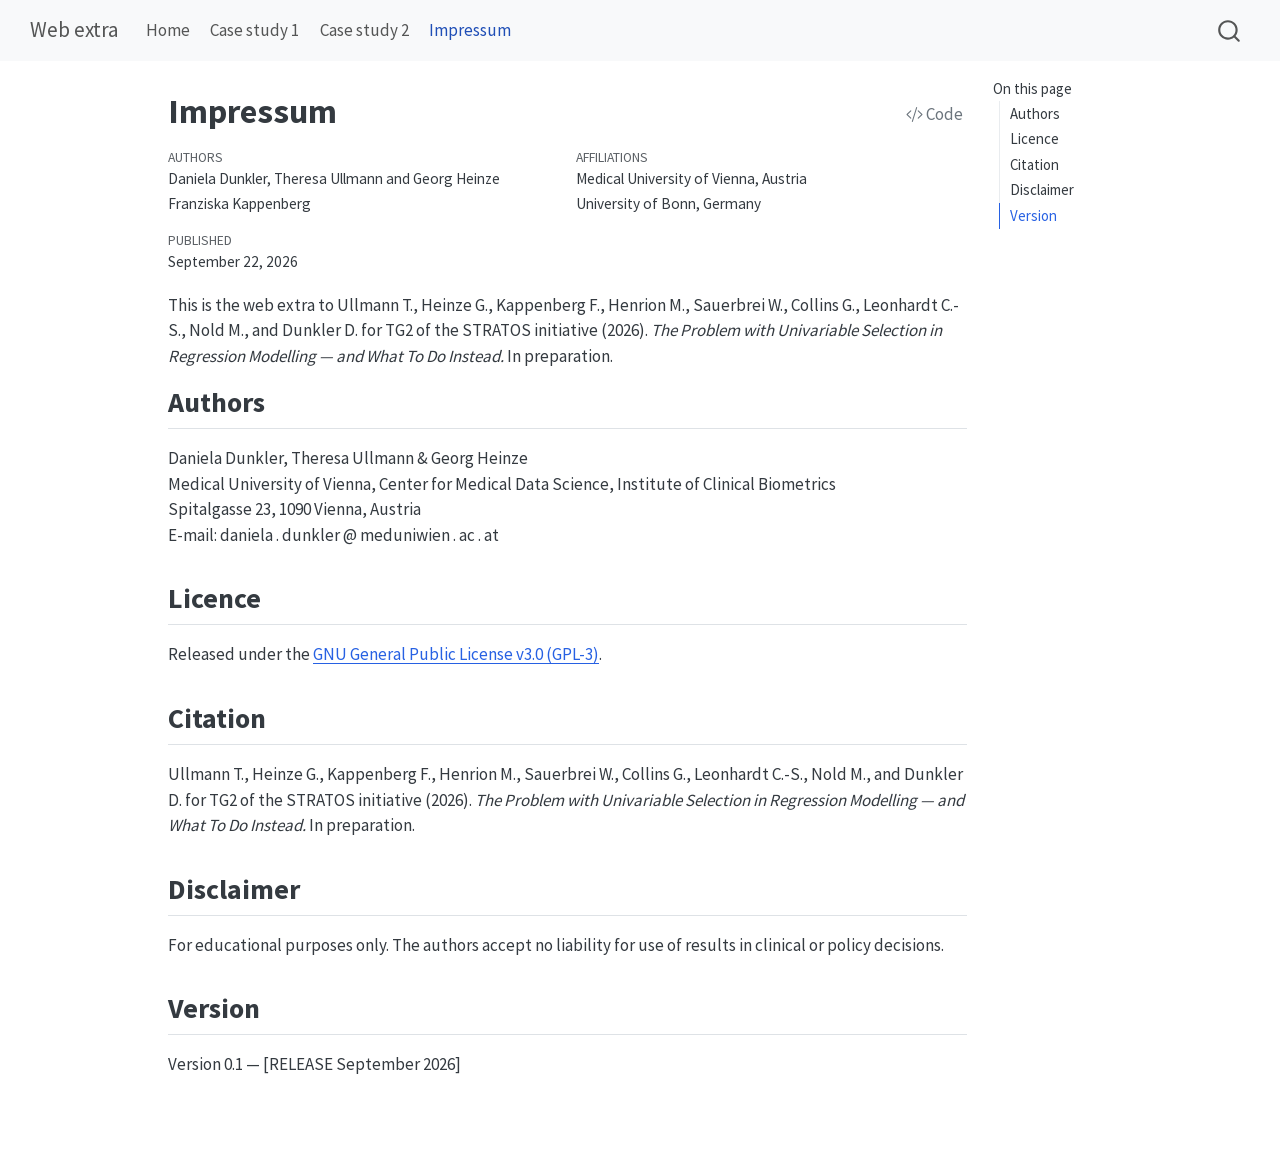
==== docs/impressum.html @ 103bc074 "initial commit" ====
<!DOCTYPE html>
<html xmlns="http://www.w3.org/1999/xhtml" lang="en" xml:lang="en"><head>

<meta charset="utf-8">
<meta name="generator" content="quarto-1.5.57">

<meta name="viewport" content="width=device-width, initial-scale=1.0, user-scalable=yes">

<meta name="author" content="Daniela Dunkler, Theresa Ullmann and Georg Heinze">
<meta name="author" content="Franziska Kappenberg">
<meta name="dcterms.date" content="2026-09-22">

<title>Impressum – Web extra</title>
<style>
code{white-space: pre-wrap;}
span.smallcaps{font-variant: small-caps;}
div.columns{display: flex; gap: min(4vw, 1.5em);}
div.column{flex: auto; overflow-x: auto;}
div.hanging-indent{margin-left: 1.5em; text-indent: -1.5em;}
ul.task-list{list-style: none;}
ul.task-list li input[type="checkbox"] {
width: 0.8em;
margin: 0 0.8em 0.2em -1em;  vertical-align: middle;
}

pre > code.sourceCode { white-space: pre; position: relative; }
pre > code.sourceCode > span { line-height: 1.25; }
pre > code.sourceCode > span:empty { height: 1.2em; }
.sourceCode { overflow: visible; }
code.sourceCode > span { color: inherit; text-decoration: inherit; }
div.sourceCode { margin: 1em 0; }
pre.sourceCode { margin: 0; }
@media screen {
div.sourceCode { overflow: auto; }
}
@media print {
pre > code.sourceCode { white-space: pre-wrap; }
pre > code.sourceCode > span { display: inline-block; text-indent: -5em; padding-left: 5em; }
}
pre.numberSource code
{ counter-reset: source-line 0; }
pre.numberSource code > span
{ position: relative; left: -4em; counter-increment: source-line; }
pre.numberSource code > span > a:first-child::before
{ content: counter(source-line);
position: relative; left: -1em; text-align: right; vertical-align: baseline;
border: none; display: inline-block;
-webkit-touch-callout: none; -webkit-user-select: none;
-khtml-user-select: none; -moz-user-select: none;
-ms-user-select: none; user-select: none;
padding: 0 4px; width: 4em;
}
pre.numberSource { margin-left: 3em; padding-left: 4px; }
div.sourceCode
{ }
@media screen {
pre > code.sourceCode > span > a:first-child::before { text-decoration: underline; }
}
</style>


<script>const headroomChanged = new CustomEvent("quarto-hrChanged", {
  detail: {},
  bubbles: true,
  cancelable: false,
  composed: false,
});

const announceDismiss = () => {
  const annEl = window.document.getElementById("quarto-announcement");
  if (annEl) {
    annEl.remove();

    const annId = annEl.getAttribute("data-announcement-id");
    window.localStorage.setItem(`quarto-announce-${annId}`, "true");
  }
};

const announceRegister = () => {
  const annEl = window.document.getElementById("quarto-announcement");
  if (annEl) {
    const annId = annEl.getAttribute("data-announcement-id");
    const isDismissed =
      window.localStorage.getItem(`quarto-announce-${annId}`) || false;
    if (isDismissed) {
      announceDismiss();
      return;
    } else {
      annEl.classList.remove("hidden");
    }

    const actionEl = annEl.querySelector(".quarto-announcement-action");
    if (actionEl) {
      actionEl.addEventListener("click", function (e) {
        e.preventDefault();
        // Hide the bar immediately
        announceDismiss();
      });
    }
  }
};

window.document.addEventListener("DOMContentLoaded", function () {
  let init = false;

  announceRegister();

  // Manage the back to top button, if one is present.
  let lastScrollTop = window.pageYOffset || document.documentElement.scrollTop;
  const scrollDownBuffer = 5;
  const scrollUpBuffer = 35;
  const btn = document.getElementById("quarto-back-to-top");
  const hideBackToTop = () => {
    btn.style.display = "none";
  };
  const showBackToTop = () => {
    btn.style.display = "inline-block";
  };
  if (btn) {
    window.document.addEventListener(
      "scroll",
      function () {
        const currentScrollTop =
          window.pageYOffset || document.documentElement.scrollTop;

        // Shows and hides the button 'intelligently' as the user scrolls
        if (currentScrollTop - scrollDownBuffer > lastScrollTop) {
          hideBackToTop();
          lastScrollTop = currentScrollTop <= 0 ? 0 : currentScrollTop;
        } else if (currentScrollTop < lastScrollTop - scrollUpBuffer) {
          showBackToTop();
          lastScrollTop = currentScrollTop <= 0 ? 0 : currentScrollTop;
        }

        // Show the button at the bottom, hides it at the top
        if (currentScrollTop <= 0) {
          hideBackToTop();
        } else if (
          window.innerHeight + currentScrollTop >=
          document.body.offsetHeight
        ) {
          showBackToTop();
        }
      },
      false
    );
  }

  function throttle(func, wait) {
    var timeout;
    return function () {
      const context = this;
      const args = arguments;
      const later = function () {
        clearTimeout(timeout);
        timeout = null;
        func.apply(context, args);
      };

      if (!timeout) {
        timeout = setTimeout(later, wait);
      }
    };
  }

  function headerOffset() {
    // Set an offset if there is are fixed top navbar
    const headerEl = window.document.querySelector("header.fixed-top");
    if (headerEl) {
      return headerEl.clientHeight;
    } else {
      return 0;
    }
  }

  function footerOffset() {
    const footerEl = window.document.querySelector("footer.footer");
    if (footerEl) {
      return footerEl.clientHeight;
    } else {
      return 0;
    }
  }

  function dashboardOffset() {
    const dashboardNavEl = window.document.getElementById(
      "quarto-dashboard-header"
    );
    if (dashboardNavEl !== null) {
      return dashboardNavEl.clientHeight;
    } else {
      return 0;
    }
  }

  function updateDocumentOffsetWithoutAnimation() {
    updateDocumentOffset(false);
  }

  function updateDocumentOffset(animated) {
    // set body offset
    const topOffset = headerOffset();
    const bodyOffset = topOffset + footerOffset() + dashboardOffset();
    const bodyEl = window.document.body;
    bodyEl.setAttribute("data-bs-offset", topOffset);
    bodyEl.style.paddingTop = topOffset + "px";

    // deal with sidebar offsets
    const sidebars = window.document.querySelectorAll(
      ".sidebar, .headroom-target"
    );
    sidebars.forEach((sidebar) => {
      if (!animated) {
        sidebar.classList.add("notransition");
        // Remove the no transition class after the animation has time to complete
        setTimeout(function () {
          sidebar.classList.remove("notransition");
        }, 201);
      }

      if (window.Headroom && sidebar.classList.contains("sidebar-unpinned")) {
        sidebar.style.top = "0";
        sidebar.style.maxHeight = "100vh";
      } else {
        sidebar.style.top = topOffset + "px";
        sidebar.style.maxHeight = "calc(100vh - " + topOffset + "px)";
      }
    });

    // allow space for footer
    const mainContainer = window.document.querySelector(".quarto-container");
    if (mainContainer) {
      mainContainer.style.minHeight = "calc(100vh - " + bodyOffset + "px)";
    }

    // link offset
    let linkStyle = window.document.querySelector("#quarto-target-style");
    if (!linkStyle) {
      linkStyle = window.document.createElement("style");
      linkStyle.setAttribute("id", "quarto-target-style");
      window.document.head.appendChild(linkStyle);
    }
    while (linkStyle.firstChild) {
      linkStyle.removeChild(linkStyle.firstChild);
    }
    if (topOffset > 0) {
      linkStyle.appendChild(
        window.document.createTextNode(`
      section:target::before {
        content: "";
        display: block;
        height: ${topOffset}px;
        margin: -${topOffset}px 0 0;
      }`)
      );
    }
    if (init) {
      window.dispatchEvent(headroomChanged);
    }
    init = true;
  }

  // initialize headroom
  var header = window.document.querySelector("#quarto-header");
  if (header && window.Headroom) {
    const headroom = new window.Headroom(header, {
      tolerance: 5,
      onPin: function () {
        const sidebars = window.document.querySelectorAll(
          ".sidebar, .headroom-target"
        );
        sidebars.forEach((sidebar) => {
          sidebar.classList.remove("sidebar-unpinned");
        });
        updateDocumentOffset();
      },
      onUnpin: function () {
        const sidebars = window.document.querySelectorAll(
          ".sidebar, .headroom-target"
        );
        sidebars.forEach((sidebar) => {
          sidebar.classList.add("sidebar-unpinned");
        });
        updateDocumentOffset();
      },
    });
    headroom.init();

    let frozen = false;
    window.quartoToggleHeadroom = function () {
      if (frozen) {
        headroom.unfreeze();
        frozen = false;
      } else {
        headroom.freeze();
        frozen = true;
      }
    };
  }

  window.addEventListener(
    "hashchange",
    function (e) {
      if (
        getComputedStyle(document.documentElement).scrollBehavior !== "smooth"
      ) {
        window.scrollTo(0, window.pageYOffset - headerOffset());
      }
    },
    false
  );

  // Observe size changed for the header
  const headerEl = window.document.querySelector("header.fixed-top");
  if (headerEl && window.ResizeObserver) {
    const observer = new window.ResizeObserver(() => {
      setTimeout(updateDocumentOffsetWithoutAnimation, 0);
    });
    observer.observe(headerEl, {
      attributes: true,
      childList: true,
      characterData: true,
    });
  } else {
    window.addEventListener(
      "resize",
      throttle(updateDocumentOffsetWithoutAnimation, 50)
    );
  }
  setTimeout(updateDocumentOffsetWithoutAnimation, 250);

  // fixup index.html links if we aren't on the filesystem
  if (window.location.protocol !== "file:") {
    const links = window.document.querySelectorAll("a");
    for (let i = 0; i < links.length; i++) {
      if (links[i].href) {
        links[i].dataset.originalHref = links[i].href;
        links[i].href = links[i].href.replace(/\/index\.html/, "/");
      }
    }

    // Fixup any sharing links that require urls
    // Append url to any sharing urls
    const sharingLinks = window.document.querySelectorAll(
      "a.sidebar-tools-main-item, a.quarto-navigation-tool, a.quarto-navbar-tools, a.quarto-navbar-tools-item"
    );
    for (let i = 0; i < sharingLinks.length; i++) {
      const sharingLink = sharingLinks[i];
      const href = sharingLink.getAttribute("href");
      if (href) {
        sharingLink.setAttribute(
          "href",
          href.replace("|url|", window.location.href)
        );
      }
    }

    // Scroll the active navigation item into view, if necessary
    const navSidebar = window.document.querySelector("nav#quarto-sidebar");
    if (navSidebar) {
      // Find the active item
      const activeItem = navSidebar.querySelector("li.sidebar-item a.active");
      if (activeItem) {
        // Wait for the scroll height and height to resolve by observing size changes on the
        // nav element that is scrollable
        const resizeObserver = new ResizeObserver((_entries) => {
          // The bottom of the element
          const elBottom = activeItem.offsetTop;
          const viewBottom = navSidebar.scrollTop + navSidebar.clientHeight;

          // The element height and scroll height are the same, then we are still loading
          if (viewBottom !== navSidebar.scrollHeight) {
            // Determine if the item isn't visible and scroll to it
            if (elBottom >= viewBottom) {
              navSidebar.scrollTop = elBottom;
            }

            // stop observing now since we've completed the scroll
            resizeObserver.unobserve(navSidebar);
          }
        });
        resizeObserver.observe(navSidebar);
      }
    }
  }
});
</script>
<script>/*!
 * headroom.js v0.12.0 - Give your page some headroom. Hide your header until you need it
 * Copyright (c) 2020 Nick Williams - http://wicky.nillia.ms/headroom.js
 * License: MIT
 */

!function(t,n){"object"==typeof exports&&"undefined"!=typeof module?module.exports=n():"function"==typeof define&&define.amd?define(n):(t=t||self).Headroom=n()}(this,function(){"use strict";function t(){return"undefined"!=typeof window}function d(t){return function(t){return t&&t.document&&function(t){return 9===t.nodeType}(t.document)}(t)?function(t){var n=t.document,o=n.body,s=n.documentElement;return{scrollHeight:function(){return Math.max(o.scrollHeight,s.scrollHeight,o.offsetHeight,s.offsetHeight,o.clientHeight,s.clientHeight)},height:function(){return t.innerHeight||s.clientHeight||o.clientHeight},scrollY:function(){return void 0!==t.pageYOffset?t.pageYOffset:(s||o.parentNode||o).scrollTop}}}(t):function(t){return{scrollHeight:function(){return Math.max(t.scrollHeight,t.offsetHeight,t.clientHeight)},height:function(){return Math.max(t.offsetHeight,t.clientHeight)},scrollY:function(){return t.scrollTop}}}(t)}function n(t,s,e){var n,o=function(){var n=!1;try{var t={get passive(){n=!0}};window.addEventListener("test",t,t),window.removeEventListener("test",t,t)}catch(t){n=!1}return n}(),i=!1,r=d(t),l=r.scrollY(),a={};function c(){var t=Math.round(r.scrollY()),n=r.height(),o=r.scrollHeight();a.scrollY=t,a.lastScrollY=l,a.direction=l<t?"down":"up",a.distance=Math.abs(t-l),a.isOutOfBounds=t<0||o<t+n,a.top=t<=s.offset[a.direction],a.bottom=o<=t+n,a.toleranceExceeded=a.distance>s.tolerance[a.direction],e(a),l=t,i=!1}function h(){i||(i=!0,n=requestAnimationFrame(c))}var u=!!o&&{passive:!0,capture:!1};return t.addEventListener("scroll",h,u),c(),{destroy:function(){cancelAnimationFrame(n),t.removeEventListener("scroll",h,u)}}}function o(t){return t===Object(t)?t:{down:t,up:t}}function s(t,n){n=n||{},Object.assign(this,s.options,n),this.classes=Object.assign({},s.options.classes,n.classes),this.elem=t,this.tolerance=o(this.tolerance),this.offset=o(this.offset),this.initialised=!1,this.frozen=!1}return s.prototype={constructor:s,init:function(){return s.cutsTheMustard&&!this.initialised&&(this.addClass("initial"),this.initialised=!0,setTimeout(function(t){t.scrollTracker=n(t.scroller,{offset:t.offset,tolerance:t.tolerance},t.update.bind(t))},100,this)),this},destroy:function(){this.initialised=!1,Object.keys(this.classes).forEach(this.removeClass,this),this.scrollTracker.destroy()},unpin:function(){!this.hasClass("pinned")&&this.hasClass("unpinned")||(this.addClass("unpinned"),this.removeClass("pinned"),this.onUnpin&&this.onUnpin.call(this))},pin:function(){this.hasClass("unpinned")&&(this.addClass("pinned"),this.removeClass("unpinned"),this.onPin&&this.onPin.call(this))},freeze:function(){this.frozen=!0,this.addClass("frozen")},unfreeze:function(){this.frozen=!1,this.removeClass("frozen")},top:function(){this.hasClass("top")||(this.addClass("top"),this.removeClass("notTop"),this.onTop&&this.onTop.call(this))},notTop:function(){this.hasClass("notTop")||(this.addClass("notTop"),this.removeClass("top"),this.onNotTop&&this.onNotTop.call(this))},bottom:function(){this.hasClass("bottom")||(this.addClass("bottom"),this.removeClass("notBottom"),this.onBottom&&this.onBottom.call(this))},notBottom:function(){this.hasClass("notBottom")||(this.addClass("notBottom"),this.removeClass("bottom"),this.onNotBottom&&this.onNotBottom.call(this))},shouldUnpin:function(t){return"down"===t.direction&&!t.top&&t.toleranceExceeded},shouldPin:function(t){return"up"===t.direction&&t.toleranceExceeded||t.top},addClass:function(t){this.elem.classList.add.apply(this.elem.classList,this.classes[t].split(" "))},removeClass:function(t){this.elem.classList.remove.apply(this.elem.classList,this.classes[t].split(" "))},hasClass:function(t){return this.classes[t].split(" ").every(function(t){return this.classList.contains(t)},this.elem)},update:function(t){t.isOutOfBounds||!0!==this.frozen&&(t.top?this.top():this.notTop(),t.bottom?this.bottom():this.notBottom(),this.shouldUnpin(t)?this.unpin():this.shouldPin(t)&&this.pin())}},s.options={tolerance:{up:0,down:0},offset:0,scroller:t()?window:null,classes:{frozen:"headroom--frozen",pinned:"headroom--pinned",unpinned:"headroom--unpinned",top:"headroom--top",notTop:"headroom--not-top",bottom:"headroom--bottom",notBottom:"headroom--not-bottom",initial:"headroom"}},s.cutsTheMustard=!!(t()&&function(){}.bind&&"classList"in document.documentElement&&Object.assign&&Object.keys&&requestAnimationFrame),s});
</script>
<script>/*!
 * clipboard.js v2.0.11
 * https://clipboardjs.com/
 *
 * Licensed MIT © Zeno Rocha
 */
!function(t,e){"object"==typeof exports&&"object"==typeof module?module.exports=e():"function"==typeof define&&define.amd?define([],e):"object"==typeof exports?exports.ClipboardJS=e():t.ClipboardJS=e()}(this,function(){return n={686:function(t,e,n){"use strict";n.d(e,{default:function(){return b}});var e=n(279),i=n.n(e),e=n(370),u=n.n(e),e=n(817),r=n.n(e);function c(t){try{return document.execCommand(t)}catch(t){return}}var a=function(t){t=r()(t);return c("cut"),t};function o(t,e){var n,o,t=(n=t,o="rtl"===document.documentElement.getAttribute("dir"),(t=document.createElement("textarea")).style.fontSize="12pt",t.style.border="0",t.style.padding="0",t.style.margin="0",t.style.position="absolute",t.style[o?"right":"left"]="-9999px",o=window.pageYOffset||document.documentElement.scrollTop,t.style.top="".concat(o,"px"),t.setAttribute("readonly",""),t.value=n,t);return e.container.appendChild(t),e=r()(t),c("copy"),t.remove(),e}var f=function(t){var e=1<arguments.length&&void 0!==arguments[1]?arguments[1]:{container:document.body},n="";return"string"==typeof t?n=o(t,e):t instanceof HTMLInputElement&&!["text","search","url","tel","password"].includes(null==t?void 0:t.type)?n=o(t.value,e):(n=r()(t),c("copy")),n};function l(t){return(l="function"==typeof Symbol&&"symbol"==typeof Symbol.iterator?function(t){return typeof t}:function(t){return t&&"function"==typeof Symbol&&t.constructor===Symbol&&t!==Symbol.prototype?"symbol":typeof t})(t)}var s=function(){var t=0<arguments.length&&void 0!==arguments[0]?arguments[0]:{},e=t.action,n=void 0===e?"copy":e,o=t.container,e=t.target,t=t.text;if("copy"!==n&&"cut"!==n)throw new Error('Invalid "action" value, use either "copy" or "cut"');if(void 0!==e){if(!e||"object"!==l(e)||1!==e.nodeType)throw new Error('Invalid "target" value, use a valid Element');if("copy"===n&&e.hasAttribute("disabled"))throw new Error('Invalid "target" attribute. Please use "readonly" instead of "disabled" attribute');if("cut"===n&&(e.hasAttribute("readonly")||e.hasAttribute("disabled")))throw new Error('Invalid "target" attribute. You can\'t cut text from elements with "readonly" or "disabled" attributes')}return t?f(t,{container:o}):e?"cut"===n?a(e):f(e,{container:o}):void 0};function p(t){return(p="function"==typeof Symbol&&"symbol"==typeof Symbol.iterator?function(t){return typeof t}:function(t){return t&&"function"==typeof Symbol&&t.constructor===Symbol&&t!==Symbol.prototype?"symbol":typeof t})(t)}function d(t,e){for(var n=0;n<e.length;n++){var o=e[n];o.enumerable=o.enumerable||!1,o.configurable=!0,"value"in o&&(o.writable=!0),Object.defineProperty(t,o.key,o)}}function y(t,e){return(y=Object.setPrototypeOf||function(t,e){return t.__proto__=e,t})(t,e)}function h(n){var o=function(){if("undefined"==typeof Reflect||!Reflect.construct)return!1;if(Reflect.construct.sham)return!1;if("function"==typeof Proxy)return!0;try{return Date.prototype.toString.call(Reflect.construct(Date,[],function(){})),!0}catch(t){return!1}}();return function(){var t,e=v(n);return t=o?(t=v(this).constructor,Reflect.construct(e,arguments,t)):e.apply(this,arguments),e=this,!(t=t)||"object"!==p(t)&&"function"!=typeof t?function(t){if(void 0!==t)return t;throw new ReferenceError("this hasn't been initialised - super() hasn't been called")}(e):t}}function v(t){return(v=Object.setPrototypeOf?Object.getPrototypeOf:function(t){return t.__proto__||Object.getPrototypeOf(t)})(t)}function m(t,e){t="data-clipboard-".concat(t);if(e.hasAttribute(t))return e.getAttribute(t)}var b=function(){!function(t,e){if("function"!=typeof e&&null!==e)throw new TypeError("Super expression must either be null or a function");t.prototype=Object.create(e&&e.prototype,{constructor:{value:t,writable:!0,configurable:!0}}),e&&y(t,e)}(r,i());var t,e,n,o=h(r);function r(t,e){var n;return function(t){if(!(t instanceof r))throw new TypeError("Cannot call a class as a function")}(this),(n=o.call(this)).resolveOptions(e),n.listenClick(t),n}return t=r,n=[{key:"copy",value:function(t){var e=1<arguments.length&&void 0!==arguments[1]?arguments[1]:{container:document.body};return f(t,e)}},{key:"cut",value:function(t){return a(t)}},{key:"isSupported",value:function(){var t=0<arguments.length&&void 0!==arguments[0]?arguments[0]:["copy","cut"],t="string"==typeof t?[t]:t,e=!!document.queryCommandSupported;return t.forEach(function(t){e=e&&!!document.queryCommandSupported(t)}),e}}],(e=[{key:"resolveOptions",value:function(){var t=0<arguments.length&&void 0!==arguments[0]?arguments[0]:{};this.action="function"==typeof t.action?t.action:this.defaultAction,this.target="function"==typeof t.target?t.target:this.defaultTarget,this.text="function"==typeof t.text?t.text:this.defaultText,this.container="object"===p(t.container)?t.container:document.body}},{key:"listenClick",value:function(t){var e=this;this.listener=u()(t,"click",function(t){return e.onClick(t)})}},{key:"onClick",value:function(t){var e=t.delegateTarget||t.currentTarget,n=this.action(e)||"copy",t=s({action:n,container:this.container,target:this.target(e),text:this.text(e)});this.emit(t?"success":"error",{action:n,text:t,trigger:e,clearSelection:function(){e&&e.focus(),window.getSelection().removeAllRanges()}})}},{key:"defaultAction",value:function(t){return m("action",t)}},{key:"defaultTarget",value:function(t){t=m("target",t);if(t)return document.querySelector(t)}},{key:"defaultText",value:function(t){return m("text",t)}},{key:"destroy",value:function(){this.listener.destroy()}}])&&d(t.prototype,e),n&&d(t,n),r}()},828:function(t){var e;"undefined"==typeof Element||Element.prototype.matches||((e=Element.prototype).matches=e.matchesSelector||e.mozMatchesSelector||e.msMatchesSelector||e.oMatchesSelector||e.webkitMatchesSelector),t.exports=function(t,e){for(;t&&9!==t.nodeType;){if("function"==typeof t.matches&&t.matches(e))return t;t=t.parentNode}}},438:function(t,e,n){var u=n(828);function i(t,e,n,o,r){var i=function(e,n,t,o){return function(t){t.delegateTarget=u(t.target,n),t.delegateTarget&&o.call(e,t)}}.apply(this,arguments);return t.addEventListener(n,i,r),{destroy:function(){t.removeEventListener(n,i,r)}}}t.exports=function(t,e,n,o,r){return"function"==typeof t.addEventListener?i.apply(null,arguments):"function"==typeof n?i.bind(null,document).apply(null,arguments):("string"==typeof t&&(t=document.querySelectorAll(t)),Array.prototype.map.call(t,function(t){return i(t,e,n,o,r)}))}},879:function(t,n){n.node=function(t){return void 0!==t&&t instanceof HTMLElement&&1===t.nodeType},n.nodeList=function(t){var e=Object.prototype.toString.call(t);return void 0!==t&&("[object NodeList]"===e||"[object HTMLCollection]"===e)&&"length"in t&&(0===t.length||n.node(t[0]))},n.string=function(t){return"string"==typeof t||t instanceof String},n.fn=function(t){return"[object Function]"===Object.prototype.toString.call(t)}},370:function(t,e,n){var f=n(879),l=n(438);t.exports=function(t,e,n){if(!t&&!e&&!n)throw new Error("Missing required arguments");if(!f.string(e))throw new TypeError("Second argument must be a String");if(!f.fn(n))throw new TypeError("Third argument must be a Function");if(f.node(t))return c=e,a=n,(u=t).addEventListener(c,a),{destroy:function(){u.removeEventListener(c,a)}};if(f.nodeList(t))return o=t,r=e,i=n,Array.prototype.forEach.call(o,function(t){t.addEventListener(r,i)}),{destroy:function(){Array.prototype.forEach.call(o,function(t){t.removeEventListener(r,i)})}};if(f.string(t))return t=t,e=e,n=n,l(document.body,t,e,n);throw new TypeError("First argument must be a String, HTMLElement, HTMLCollection, or NodeList");var o,r,i,u,c,a}},817:function(t){t.exports=function(t){var e,n="SELECT"===t.nodeName?(t.focus(),t.value):"INPUT"===t.nodeName||"TEXTAREA"===t.nodeName?((e=t.hasAttribute("readonly"))||t.setAttribute("readonly",""),t.select(),t.setSelectionRange(0,t.value.length),e||t.removeAttribute("readonly"),t.value):(t.hasAttribute("contenteditable")&&t.focus(),n=window.getSelection(),(e=document.createRange()).selectNodeContents(t),n.removeAllRanges(),n.addRange(e),n.toString());return n}},279:function(t){function e(){}e.prototype={on:function(t,e,n){var o=this.e||(this.e={});return(o[t]||(o[t]=[])).push({fn:e,ctx:n}),this},once:function(t,e,n){var o=this;function r(){o.off(t,r),e.apply(n,arguments)}return r._=e,this.on(t,r,n)},emit:function(t){for(var e=[].slice.call(arguments,1),n=((this.e||(this.e={}))[t]||[]).slice(),o=0,r=n.length;o<r;o++)n[o].fn.apply(n[o].ctx,e);return this},off:function(t,e){var n=this.e||(this.e={}),o=n[t],r=[];if(o&&e)for(var i=0,u=o.length;i<u;i++)o[i].fn!==e&&o[i].fn._!==e&&r.push(o[i]);return r.length?n[t]=r:delete n[t],this}},t.exports=e,t.exports.TinyEmitter=e}},r={},o.n=function(t){var e=t&&t.__esModule?function(){return t.default}:function(){return t};return o.d(e,{a:e}),e},o.d=function(t,e){for(var n in e)o.o(e,n)&&!o.o(t,n)&&Object.defineProperty(t,n,{enumerable:!0,get:e[n]})},o.o=function(t,e){return Object.prototype.hasOwnProperty.call(t,e)},o(686).default;function o(t){if(r[t])return r[t].exports;var e=r[t]={exports:{}};return n[t](e,e.exports,o),e.exports}var n,r});</script>
<script>/*! @algolia/autocomplete-js 1.11.1 | MIT License | © Algolia, Inc. and contributors | https://github.com/algolia/autocomplete */
!function(e,t){"object"==typeof exports&&"undefined"!=typeof module?t(exports):"function"==typeof define&&define.amd?define(["exports"],t):t((e="undefined"!=typeof globalThis?globalThis:e||self)["@algolia/autocomplete-js"]={})}(this,(function(e){"use strict";function t(e,t){var n=Object.keys(e);if(Object.getOwnPropertySymbols){var r=Object.getOwnPropertySymbols(e);t&&(r=r.filter((function(t){return Object.getOwnPropertyDescriptor(e,t).enumerable}))),n.push.apply(n,r)}return n}function n(e){for(var n=1;n<arguments.length;n++){var r=null!=arguments[n]?arguments[n]:{};n%2?t(Object(r),!0).forEach((function(t){o(e,t,r[t])})):Object.getOwnPropertyDescriptors?Object.defineProperties(e,Object.getOwnPropertyDescriptors(r)):t(Object(r)).forEach((function(t){Object.defineProperty(e,t,Object.getOwnPropertyDescriptor(r,t))}))}return e}function r(e){return r="function"==typeof Symbol&&"symbol"==typeof Symbol.iterator?function(e){return typeof e}:function(e){return e&&"function"==typeof Symbol&&e.constructor===Symbol&&e!==Symbol.prototype?"symbol":typeof e},r(e)}function o(e,t,n){return(t=function(e){var t=function(e,t){if("object"!=typeof e||null===e)return e;var n=e[Symbol.toPrimitive];if(void 0!==n){var r=n.call(e,t||"default");if("object"!=typeof r)return r;throw new TypeError("@@toPrimitive must return a primitive value.")}return("string"===t?String:Number)(e)}(e,"string");return"symbol"==typeof t?t:String(t)}(t))in e?Object.defineProperty(e,t,{value:n,enumerable:!0,configurable:!0,writable:!0}):e[t]=n,e}function i(){return i=Object.assign?Object.assign.bind():function(e){for(var t=1;t<arguments.length;t++){var n=arguments[t];for(var r in n)Object.prototype.hasOwnProperty.call(n,r)&&(e[r]=n[r])}return e},i.apply(this,arguments)}function u(e,t){if(null==e)return{};var n,r,o=function(e,t){if(null==e)return{};var n,r,o={},i=Object.keys(e);for(r=0;r<i.length;r++)n=i[r],t.indexOf(n)>=0||(o[n]=e[n]);return o}(e,t);if(Object.getOwnPropertySymbols){var i=Object.getOwnPropertySymbols(e);for(r=0;r<i.length;r++)n=i[r],t.indexOf(n)>=0||Object.prototype.propertyIsEnumerable.call(e,n)&&(o[n]=e[n])}return o}function a(e,t){return function(e){if(Array.isArray(e))return e}(e)||function(e,t){var n=null==e?null:"undefined"!=typeof Symbol&&e[Symbol.iterator]||e["@@iterator"];if(null!=n){var r,o,i,u,a=[],l=!0,c=!1;try{if(i=(n=n.call(e)).next,0===t){if(Object(n)!==n)return;l=!1}else for(;!(l=(r=i.call(n)).done)&&(a.push(r.value),a.length!==t);l=!0);}catch(e){c=!0,o=e}finally{try{if(!l&&null!=n.return&&(u=n.return(),Object(u)!==u))return}finally{if(c)throw o}}return a}}(e,t)||c(e,t)||function(){throw new TypeError("Invalid attempt to destructure non-iterable instance.\nIn order to be iterable, non-array objects must have a [Symbol.iterator]() method.")}()}function l(e){return function(e){if(Array.isArray(e))return s(e)}(e)||function(e){if("undefined"!=typeof Symbol&&null!=e[Symbol.iterator]||null!=e["@@iterator"])return Array.from(e)}(e)||c(e)||function(){throw new TypeError("Invalid attempt to spread non-iterable instance.\nIn order to be iterable, non-array objects must have a [Symbol.iterator]() method.")}()}function c(e,t){if(e){if("string"==typeof e)return s(e,t);var n=Object.prototype.toString.call(e).slice(8,-1);return"Object"===n&&e.constructor&&(n=e.constructor.name),"Map"===n||"Set"===n?Array.from(e):"Arguments"===n||/^(?:Ui|I)nt(?:8|16|32)(?:Clamped)?Array$/.test(n)?s(e,t):void 0}}function s(e,t){(null==t||t>e.length)&&(t=e.length);for(var n=0,r=new Array(t);n<t;n++)r[n]=e[n];return r}function f(e){return{current:e}}function p(e,t){var n=void 0;return function(){for(var r=arguments.length,o=new Array(r),i=0;i<r;i++)o[i]=arguments[i];n&&clearTimeout(n),n=setTimeout((function(){return e.apply(void 0,o)}),t)}}function m(e){return e.reduce((function(e,t){return e.concat(t)}),[])}var v=0;function d(){return"autocomplete-".concat(v++)}function y(e,t){return t.reduce((function(e,t){return e&&e[t]}),e)}function b(e){return 0===e.collections.length?0:e.collections.reduce((function(e,t){return e+t.items.length}),0)}function g(e){return e!==Object(e)}function h(e,t){if(e===t)return!0;if(g(e)||g(t)||"function"==typeof e||"function"==typeof t)return e===t;if(Object.keys(e).length!==Object.keys(t).length)return!1;for(var n=0,r=Object.keys(e);n<r.length;n++){var o=r[n];if(!(o in t))return!1;if(!h(e[o],t[o]))return!1}return!0}var O=function(){};var _="1.11.1",S=[{segment:"autocomplete-core",version:_}];function j(e){var t=e.item,n=e.items,r=void 0===n?[]:n;return{index:t.__autocomplete_indexName,items:[t],positions:[1+r.findIndex((function(e){return e.objectID===t.objectID}))],queryID:t.__autocomplete_queryID,algoliaSource:["autocomplete"]}}function P(e,t){return function(e){if(Array.isArray(e))return e}(e)||function(e,t){var n=null==e?null:"undefined"!=typeof Symbol&&e[Symbol.iterator]||e["@@iterator"];if(null!=n){var r,o,i,u,a=[],l=!0,c=!1;try{if(i=(n=n.call(e)).next,0===t){if(Object(n)!==n)return;l=!1}else for(;!(l=(r=i.call(n)).done)&&(a.push(r.value),a.length!==t);l=!0);}catch(e){c=!0,o=e}finally{try{if(!l&&null!=n.return&&(u=n.return(),Object(u)!==u))return}finally{if(c)throw o}}return a}}(e,t)||function(e,t){if(!e)return;if("string"==typeof e)return w(e,t);var n=Object.prototype.toString.call(e).slice(8,-1);"Object"===n&&e.constructor&&(n=e.constructor.name);if("Map"===n||"Set"===n)return Array.from(e);if("Arguments"===n||/^(?:Ui|I)nt(?:8|16|32)(?:Clamped)?Array$/.test(n))return w(e,t)}(e,t)||function(){throw new TypeError("Invalid attempt to destructure non-iterable instance.\nIn order to be iterable, non-array objects must have a [Symbol.iterator]() method.")}()}function w(e,t){(null==t||t>e.length)&&(t=e.length);for(var n=0,r=new Array(t);n<t;n++)r[n]=e[n];return r}var I=["items"],A=["items"];function E(e){return E="function"==typeof Symbol&&"symbol"==typeof Symbol.iterator?function(e){return typeof e}:function(e){return e&&"function"==typeof Symbol&&e.constructor===Symbol&&e!==Symbol.prototype?"symbol":typeof e},E(e)}function D(e){return function(e){if(Array.isArray(e))return C(e)}(e)||function(e){if("undefined"!=typeof Symbol&&null!=e[Symbol.iterator]||null!=e["@@iterator"])return Array.from(e)}(e)||function(e,t){if(!e)return;if("string"==typeof e)return C(e,t);var n=Object.prototype.toString.call(e).slice(8,-1);"Object"===n&&e.constructor&&(n=e.constructor.name);if("Map"===n||"Set"===n)return Array.from(e);if("Arguments"===n||/^(?:Ui|I)nt(?:8|16|32)(?:Clamped)?Array$/.test(n))return C(e,t)}(e)||function(){throw new TypeError("Invalid attempt to spread non-iterable instance.\nIn order to be iterable, non-array objects must have a [Symbol.iterator]() method.")}()}function C(e,t){(null==t||t>e.length)&&(t=e.length);for(var n=0,r=new Array(t);n<t;n++)r[n]=e[n];return r}function k(e,t){if(null==e)return{};var n,r,o=function(e,t){if(null==e)return{};var n,r,o={},i=Object.keys(e);for(r=0;r<i.length;r++)n=i[r],t.indexOf(n)>=0||(o[n]=e[n]);return o}(e,t);if(Object.getOwnPropertySymbols){var i=Object.getOwnPropertySymbols(e);for(r=0;r<i.length;r++)n=i[r],t.indexOf(n)>=0||Object.prototype.propertyIsEnumerable.call(e,n)&&(o[n]=e[n])}return o}function x(e,t){var n=Object.keys(e);if(Object.getOwnPropertySymbols){var r=Object.getOwnPropertySymbols(e);t&&(r=r.filter((function(t){return Object.getOwnPropertyDescriptor(e,t).enumerable}))),n.push.apply(n,r)}return n}function N(e){for(var t=1;t<arguments.length;t++){var n=null!=arguments[t]?arguments[t]:{};t%2?x(Object(n),!0).forEach((function(t){T(e,t,n[t])})):Object.getOwnPropertyDescriptors?Object.defineProperties(e,Object.getOwnPropertyDescriptors(n)):x(Object(n)).forEach((function(t){Object.defineProperty(e,t,Object.getOwnPropertyDescriptor(n,t))}))}return e}function T(e,t,n){return(t=function(e){var t=function(e,t){if("object"!==E(e)||null===e)return e;var n=e[Symbol.toPrimitive];if(void 0!==n){var r=n.call(e,t||"default");if("object"!==E(r))return r;throw new TypeError("@@toPrimitive must return a primitive value.")}return("string"===t?String:Number)(e)}(e,"string");return"symbol"===E(t)?t:String(t)}(t))in e?Object.defineProperty(e,t,{value:n,enumerable:!0,configurable:!0,writable:!0}):e[t]=n,e}function q(e){for(var t=arguments.length>1&&void 0!==arguments[1]?arguments[1]:20,n=[],r=0;r<e.objectIDs.length;r+=t)n.push(N(N({},e),{},{objectIDs:e.objectIDs.slice(r,r+t)}));return n}function B(e){return e.map((function(e){var t=e.items,n=k(e,I);return N(N({},n),{},{objectIDs:(null==t?void 0:t.map((function(e){return e.objectID})))||n.objectIDs})}))}function R(e){var t,n,r,o=(t=P((e.version||"").split(".").map(Number),2),n=t[0],r=t[1],n>=3||2===n&&r>=4||1===n&&r>=10);function i(t,n,r){if(o&&void 0!==r){var i=r[0].__autocomplete_algoliaCredentials,u={"X-Algolia-Application-Id":i.appId,"X-Algolia-API-Key":i.apiKey};e.apply(void 0,[t].concat(D(n),[{headers:u}]))}else e.apply(void 0,[t].concat(D(n)))}return{init:function(t,n){e("init",{appId:t,apiKey:n})},setUserToken:function(t){e("setUserToken",t)},clickedObjectIDsAfterSearch:function(){for(var e=arguments.length,t=new Array(e),n=0;n<e;n++)t[n]=arguments[n];t.length>0&&i("clickedObjectIDsAfterSearch",B(t),t[0].items)},clickedObjectIDs:function(){for(var e=arguments.length,t=new Array(e),n=0;n<e;n++)t[n]=arguments[n];t.length>0&&i("clickedObjectIDs",B(t),t[0].items)},clickedFilters:function(){for(var t=arguments.length,n=new Array(t),r=0;r<t;r++)n[r]=arguments[r];n.length>0&&e.apply(void 0,["clickedFilters"].concat(n))},convertedObjectIDsAfterSearch:function(){for(var e=arguments.length,t=new Array(e),n=0;n<e;n++)t[n]=arguments[n];t.length>0&&i("convertedObjectIDsAfterSearch",B(t),t[0].items)},convertedObjectIDs:function(){for(var e=arguments.length,t=new Array(e),n=0;n<e;n++)t[n]=arguments[n];t.length>0&&i("convertedObjectIDs",B(t),t[0].items)},convertedFilters:function(){for(var t=arguments.length,n=new Array(t),r=0;r<t;r++)n[r]=arguments[r];n.length>0&&e.apply(void 0,["convertedFilters"].concat(n))},viewedObjectIDs:function(){for(var e=arguments.length,t=new Array(e),n=0;n<e;n++)t[n]=arguments[n];t.length>0&&t.reduce((function(e,t){var n=t.items,r=k(t,A);return[].concat(D(e),D(q(N(N({},r),{},{objectIDs:(null==n?void 0:n.map((function(e){return e.objectID})))||r.objectIDs})).map((function(e){return{items:n,payload:e}}))))}),[]).forEach((function(e){var t=e.items;return i("viewedObjectIDs",[e.payload],t)}))},viewedFilters:function(){for(var t=arguments.length,n=new Array(t),r=0;r<t;r++)n[r]=arguments[r];n.length>0&&e.apply(void 0,["viewedFilters"].concat(n))}}}function F(e){var t=e.items.reduce((function(e,t){var n;return e[t.__autocomplete_indexName]=(null!==(n=e[t.__autocomplete_indexName])&&void 0!==n?n:[]).concat(t),e}),{});return Object.keys(t).map((function(e){return{index:e,items:t[e],algoliaSource:["autocomplete"]}}))}function L(e){return e.objectID&&e.__autocomplete_indexName&&e.__autocomplete_queryID}function U(e){return U="function"==typeof Symbol&&"symbol"==typeof Symbol.iterator?function(e){return typeof e}:function(e){return e&&"function"==typeof Symbol&&e.constructor===Symbol&&e!==Symbol.prototype?"symbol":typeof e},U(e)}function M(e){return function(e){if(Array.isArray(e))return H(e)}(e)||function(e){if("undefined"!=typeof Symbol&&null!=e[Symbol.iterator]||null!=e["@@iterator"])return Array.from(e)}(e)||function(e,t){if(!e)return;if("string"==typeof e)return H(e,t);var n=Object.prototype.toString.call(e).slice(8,-1);"Object"===n&&e.constructor&&(n=e.constructor.name);if("Map"===n||"Set"===n)return Array.from(e);if("Arguments"===n||/^(?:Ui|I)nt(?:8|16|32)(?:Clamped)?Array$/.test(n))return H(e,t)}(e)||function(){throw new TypeError("Invalid attempt to spread non-iterable instance.\nIn order to be iterable, non-array objects must have a [Symbol.iterator]() method.")}()}function H(e,t){(null==t||t>e.length)&&(t=e.length);for(var n=0,r=new Array(t);n<t;n++)r[n]=e[n];return r}function V(e,t){var n=Object.keys(e);if(Object.getOwnPropertySymbols){var r=Object.getOwnPropertySymbols(e);t&&(r=r.filter((function(t){return Object.getOwnPropertyDescriptor(e,t).enumerable}))),n.push.apply(n,r)}return n}function W(e){for(var t=1;t<arguments.length;t++){var n=null!=arguments[t]?arguments[t]:{};t%2?V(Object(n),!0).forEach((function(t){K(e,t,n[t])})):Object.getOwnPropertyDescriptors?Object.defineProperties(e,Object.getOwnPropertyDescriptors(n)):V(Object(n)).forEach((function(t){Object.defineProperty(e,t,Object.getOwnPropertyDescriptor(n,t))}))}return e}function K(e,t,n){return(t=function(e){var t=function(e,t){if("object"!==U(e)||null===e)return e;var n=e[Symbol.toPrimitive];if(void 0!==n){var r=n.call(e,t||"default");if("object"!==U(r))return r;throw new TypeError("@@toPrimitive must return a primitive value.")}return("string"===t?String:Number)(e)}(e,"string");return"symbol"===U(t)?t:String(t)}(t))in e?Object.defineProperty(e,t,{value:n,enumerable:!0,configurable:!0,writable:!0}):e[t]=n,e}var Q="2.6.0",$="https://cdn.jsdelivr.net/npm/search-insights@".concat(Q,"/dist/search-insights.min.js"),z=p((function(e){var t=e.onItemsChange,n=e.items,r=e.insights,o=e.state;t({insights:r,insightsEvents:F({items:n}).map((function(e){return W({eventName:"Items Viewed"},e)})),state:o})}),400);function G(e){var t=function(e){return W({onItemsChange:function(e){var t=e.insights,n=e.insightsEvents;t.viewedObjectIDs.apply(t,M(n.map((function(e){return W(W({},e),{},{algoliaSource:[].concat(M(e.algoliaSource||[]),["autocomplete-internal"])})}))))},onSelect:function(e){var t=e.insights,n=e.insightsEvents;t.clickedObjectIDsAfterSearch.apply(t,M(n.map((function(e){return W(W({},e),{},{algoliaSource:[].concat(M(e.algoliaSource||[]),["autocomplete-internal"])})}))))},onActive:O},e)}(e),n=t.insightsClient,r=t.onItemsChange,o=t.onSelect,i=t.onActive,u=n;n||function(e){if("undefined"!=typeof window)e({window:window})}((function(e){var t=e.window,n=t.AlgoliaAnalyticsObject||"aa";"string"==typeof n&&(u=t[n]),u||(t.AlgoliaAnalyticsObject=n,t[n]||(t[n]=function(){t[n].queue||(t[n].queue=[]);for(var e=arguments.length,r=new Array(e),o=0;o<e;o++)r[o]=arguments[o];t[n].queue.push(r)}),t[n].version=Q,u=t[n],function(e){var t="[Autocomplete]: Could not load search-insights.js. Please load it manually following https://alg.li/insights-autocomplete";try{var n=e.document.createElement("script");n.async=!0,n.src=$,n.onerror=function(){console.error(t)},document.body.appendChild(n)}catch(e){console.error(t)}}(t))}));var a=R(u),l=f([]),c=p((function(e){var t=e.state;if(t.isOpen){var n=t.collections.reduce((function(e,t){return[].concat(M(e),M(t.items))}),[]).filter(L);h(l.current.map((function(e){return e.objectID})),n.map((function(e){return e.objectID})))||(l.current=n,n.length>0&&z({onItemsChange:r,items:n,insights:a,state:t}))}}),0);return{name:"aa.algoliaInsightsPlugin",subscribe:function(e){var t=e.setContext,n=e.onSelect,r=e.onActive;function l(e){t({algoliaInsightsPlugin:{__algoliaSearchParameters:W({clickAnalytics:!0},e?{userToken:e}:{}),insights:a}})}u("addAlgoliaAgent","insights-plugin"),l(),u("onUserTokenChange",l),u("getUserToken",null,(function(e,t){l(t)})),n((function(e){var t=e.item,n=e.state,r=e.event,i=e.source;L(t)&&o({state:n,event:r,insights:a,item:t,insightsEvents:[W({eventName:"Item Selected"},j({item:t,items:i.getItems().filter(L)}))]})})),r((function(e){var t=e.item,n=e.source,r=e.state,o=e.event;L(t)&&i({state:r,event:o,insights:a,item:t,insightsEvents:[W({eventName:"Item Active"},j({item:t,items:n.getItems().filter(L)}))]})}))},onStateChange:function(e){var t=e.state;c({state:t})},__autocomplete_pluginOptions:e}}function J(e,t){var n=t;return{then:function(t,r){return J(e.then(Y(t,n,e),Y(r,n,e)),n)},catch:function(t){return J(e.catch(Y(t,n,e)),n)},finally:function(t){return t&&n.onCancelList.push(t),J(e.finally(Y(t&&function(){return n.onCancelList=[],t()},n,e)),n)},cancel:function(){n.isCanceled=!0;var e=n.onCancelList;n.onCancelList=[],e.forEach((function(e){e()}))},isCanceled:function(){return!0===n.isCanceled}}}function X(e){return J(e,{isCanceled:!1,onCancelList:[]})}function Y(e,t,n){return e?function(n){return t.isCanceled?n:e(n)}:n}function Z(e,t,n,r){if(!n)return null;if(e<0&&(null===t||null!==r&&0===t))return n+e;var o=(null===t?-1:t)+e;return o<=-1||o>=n?null===r?null:0:o}function ee(e,t){var n=Object.keys(e);if(Object.getOwnPropertySymbols){var r=Object.getOwnPropertySymbols(e);t&&(r=r.filter((function(t){return Object.getOwnPropertyDescriptor(e,t).enumerable}))),n.push.apply(n,r)}return n}function te(e){for(var t=1;t<arguments.length;t++){var n=null!=arguments[t]?arguments[t]:{};t%2?ee(Object(n),!0).forEach((function(t){ne(e,t,n[t])})):Object.getOwnPropertyDescriptors?Object.defineProperties(e,Object.getOwnPropertyDescriptors(n)):ee(Object(n)).forEach((function(t){Object.defineProperty(e,t,Object.getOwnPropertyDescriptor(n,t))}))}return e}function ne(e,t,n){return(t=function(e){var t=function(e,t){if("object"!==re(e)||null===e)return e;var n=e[Symbol.toPrimitive];if(void 0!==n){var r=n.call(e,t||"default");if("object"!==re(r))return r;throw new TypeError("@@toPrimitive must return a primitive value.")}return("string"===t?String:Number)(e)}(e,"string");return"symbol"===re(t)?t:String(t)}(t))in e?Object.defineProperty(e,t,{value:n,enumerable:!0,configurable:!0,writable:!0}):e[t]=n,e}function re(e){return re="function"==typeof Symbol&&"symbol"==typeof Symbol.iterator?function(e){return typeof e}:function(e){return e&&"function"==typeof Symbol&&e.constructor===Symbol&&e!==Symbol.prototype?"symbol":typeof e},re(e)}function oe(e){var t=function(e){var t=e.collections.map((function(e){return e.items.length})).reduce((function(e,t,n){var r=(e[n-1]||0)+t;return e.push(r),e}),[]).reduce((function(t,n){return n<=e.activeItemId?t+1:t}),0);return e.collections[t]}(e);if(!t)return null;var n=t.items[function(e){for(var t=e.state,n=e.collection,r=!1,o=0,i=0;!1===r;){var u=t.collections[o];if(u===n){r=!0;break}i+=u.items.length,o++}return t.activeItemId-i}({state:e,collection:t})],r=t.source;return{item:n,itemInputValue:r.getItemInputValue({item:n,state:e}),itemUrl:r.getItemUrl({item:n,state:e}),source:r}}function ie(e,t,n){return[e,null==n?void 0:n.sourceId,t].filter(Boolean).join("-").replace(/\s/g,"")}var ue=/((gt|sm)-|galaxy nexus)|samsung[- ]|samsungbrowser/i;function ae(e){return ae="function"==typeof Symbol&&"symbol"==typeof Symbol.iterator?function(e){return typeof e}:function(e){return e&&"function"==typeof Symbol&&e.constructor===Symbol&&e!==Symbol.prototype?"symbol":typeof e},ae(e)}function le(e,t){var n=Object.keys(e);if(Object.getOwnPropertySymbols){var r=Object.getOwnPropertySymbols(e);t&&(r=r.filter((function(t){return Object.getOwnPropertyDescriptor(e,t).enumerable}))),n.push.apply(n,r)}return n}function ce(e,t,n){return(t=function(e){var t=function(e,t){if("object"!==ae(e)||null===e)return e;var n=e[Symbol.toPrimitive];if(void 0!==n){var r=n.call(e,t||"default");if("object"!==ae(r))return r;throw new TypeError("@@toPrimitive must return a primitive value.")}return("string"===t?String:Number)(e)}(e,"string");return"symbol"===ae(t)?t:String(t)}(t))in e?Object.defineProperty(e,t,{value:n,enumerable:!0,configurable:!0,writable:!0}):e[t]=n,e}function se(e,t,n){var r,o=t.initialState;return{getState:function(){return o},dispatch:function(r,i){var u=function(e){for(var t=1;t<arguments.length;t++){var n=null!=arguments[t]?arguments[t]:{};t%2?le(Object(n),!0).forEach((function(t){ce(e,t,n[t])})):Object.getOwnPropertyDescriptors?Object.defineProperties(e,Object.getOwnPropertyDescriptors(n)):le(Object(n)).forEach((function(t){Object.defineProperty(e,t,Object.getOwnPropertyDescriptor(n,t))}))}return e}({},o);o=e(o,{type:r,props:t,payload:i}),n({state:o,prevState:u})},pendingRequests:(r=[],{add:function(e){return r.push(e),e.finally((function(){r=r.filter((function(t){return t!==e}))}))},cancelAll:function(){r.forEach((function(e){return e.cancel()}))},isEmpty:function(){return 0===r.length}})}}function fe(e){return fe="function"==typeof Symbol&&"symbol"==typeof Symbol.iterator?function(e){return typeof e}:function(e){return e&&"function"==typeof Symbol&&e.constructor===Symbol&&e!==Symbol.prototype?"symbol":typeof e},fe(e)}function pe(e,t){var n=Object.keys(e);if(Object.getOwnPropertySymbols){var r=Object.getOwnPropertySymbols(e);t&&(r=r.filter((function(t){return Object.getOwnPropertyDescriptor(e,t).enumerable}))),n.push.apply(n,r)}return n}function me(e){for(var t=1;t<arguments.length;t++){var n=null!=arguments[t]?arguments[t]:{};t%2?pe(Object(n),!0).forEach((function(t){ve(e,t,n[t])})):Object.getOwnPropertyDescriptors?Object.defineProperties(e,Object.getOwnPropertyDescriptors(n)):pe(Object(n)).forEach((function(t){Object.defineProperty(e,t,Object.getOwnPropertyDescriptor(n,t))}))}return e}function ve(e,t,n){return(t=function(e){var t=function(e,t){if("object"!==fe(e)||null===e)return e;var n=e[Symbol.toPrimitive];if(void 0!==n){var r=n.call(e,t||"default");if("object"!==fe(r))return r;throw new TypeError("@@toPrimitive must return a primitive value.")}return("string"===t?String:Number)(e)}(e,"string");return"symbol"===fe(t)?t:String(t)}(t))in e?Object.defineProperty(e,t,{value:n,enumerable:!0,configurable:!0,writable:!0}):e[t]=n,e}function de(e){return de="function"==typeof Symbol&&"symbol"==typeof Symbol.iterator?function(e){return typeof e}:function(e){return e&&"function"==typeof Symbol&&e.constructor===Symbol&&e!==Symbol.prototype?"symbol":typeof e},de(e)}function ye(e){return function(e){if(Array.isArray(e))return be(e)}(e)||function(e){if("undefined"!=typeof Symbol&&null!=e[Symbol.iterator]||null!=e["@@iterator"])return Array.from(e)}(e)||function(e,t){if(!e)return;if("string"==typeof e)return be(e,t);var n=Object.prototype.toString.call(e).slice(8,-1);"Object"===n&&e.constructor&&(n=e.constructor.name);if("Map"===n||"Set"===n)return Array.from(e);if("Arguments"===n||/^(?:Ui|I)nt(?:8|16|32)(?:Clamped)?Array$/.test(n))return be(e,t)}(e)||function(){throw new TypeError("Invalid attempt to spread non-iterable instance.\nIn order to be iterable, non-array objects must have a [Symbol.iterator]() method.")}()}function be(e,t){(null==t||t>e.length)&&(t=e.length);for(var n=0,r=new Array(t);n<t;n++)r[n]=e[n];return r}function ge(e,t){var n=Object.keys(e);if(Object.getOwnPropertySymbols){var r=Object.getOwnPropertySymbols(e);t&&(r=r.filter((function(t){return Object.getOwnPropertyDescriptor(e,t).enumerable}))),n.push.apply(n,r)}return n}function he(e){for(var t=1;t<arguments.length;t++){var n=null!=arguments[t]?arguments[t]:{};t%2?ge(Object(n),!0).forEach((function(t){Oe(e,t,n[t])})):Object.getOwnPropertyDescriptors?Object.defineProperties(e,Object.getOwnPropertyDescriptors(n)):ge(Object(n)).forEach((function(t){Object.defineProperty(e,t,Object.getOwnPropertyDescriptor(n,t))}))}return e}function Oe(e,t,n){return(t=function(e){var t=function(e,t){if("object"!==de(e)||null===e)return e;var n=e[Symbol.toPrimitive];if(void 0!==n){var r=n.call(e,t||"default");if("object"!==de(r))return r;throw new TypeError("@@toPrimitive must return a primitive value.")}return("string"===t?String:Number)(e)}(e,"string");return"symbol"===de(t)?t:String(t)}(t))in e?Object.defineProperty(e,t,{value:n,enumerable:!0,configurable:!0,writable:!0}):e[t]=n,e}function _e(e,t){var n,r="undefined"!=typeof window?window:{},o=e.plugins||[];return he(he({debug:!1,openOnFocus:!1,enterKeyHint:void 0,placeholder:"",autoFocus:!1,defaultActiveItemId:null,stallThreshold:300,insights:!1,environment:r,shouldPanelOpen:function(e){return b(e.state)>0},reshape:function(e){return e.sources}},e),{},{id:null!==(n=e.id)&&void 0!==n?n:d(),plugins:o,initialState:he({activeItemId:null,query:"",completion:null,collections:[],isOpen:!1,status:"idle",context:{}},e.initialState),onStateChange:function(t){var n;null===(n=e.onStateChange)||void 0===n||n.call(e,t),o.forEach((function(e){var n;return null===(n=e.onStateChange)||void 0===n?void 0:n.call(e,t)}))},onSubmit:function(t){var n;null===(n=e.onSubmit)||void 0===n||n.call(e,t),o.forEach((function(e){var n;return null===(n=e.onSubmit)||void 0===n?void 0:n.call(e,t)}))},onReset:function(t){var n;null===(n=e.onReset)||void 0===n||n.call(e,t),o.forEach((function(e){var n;return null===(n=e.onReset)||void 0===n?void 0:n.call(e,t)}))},getSources:function(n){return Promise.all([].concat(ye(o.map((function(e){return e.getSources}))),[e.getSources]).filter(Boolean).map((function(e){return function(e,t){var n=[];return Promise.resolve(e(t)).then((function(e){return Promise.all(e.filter((function(e){return Boolean(e)})).map((function(e){if(e.sourceId,n.includes(e.sourceId))throw new Error("[Autocomplete] The `sourceId` ".concat(JSON.stringify(e.sourceId)," is not unique."));n.push(e.sourceId);var t={getItemInputValue:function(e){return e.state.query},getItemUrl:function(){},onSelect:function(e){(0,e.setIsOpen)(!1)},onActive:O,onResolve:O};Object.keys(t).forEach((function(e){t[e].__default=!0}));var r=te(te({},t),e);return Promise.resolve(r)})))}))}(e,n)}))).then((function(e){return m(e)})).then((function(e){return e.map((function(e){return he(he({},e),{},{onSelect:function(n){e.onSelect(n),t.forEach((function(e){var t;return null===(t=e.onSelect)||void 0===t?void 0:t.call(e,n)}))},onActive:function(n){e.onActive(n),t.forEach((function(e){var t;return null===(t=e.onActive)||void 0===t?void 0:t.call(e,n)}))},onResolve:function(n){e.onResolve(n),t.forEach((function(e){var t;return null===(t=e.onResolve)||void 0===t?void 0:t.call(e,n)}))}})}))}))},navigator:he({navigate:function(e){var t=e.itemUrl;r.location.assign(t)},navigateNewTab:function(e){var t=e.itemUrl,n=r.open(t,"_blank","noopener");null==n||n.focus()},navigateNewWindow:function(e){var t=e.itemUrl;r.open(t,"_blank","noopener")}},e.navigator)})}function Se(e){return Se="function"==typeof Symbol&&"symbol"==typeof Symbol.iterator?function(e){return typeof e}:function(e){return e&&"function"==typeof Symbol&&e.constructor===Symbol&&e!==Symbol.prototype?"symbol":typeof e},Se(e)}function je(e,t){var n=Object.keys(e);if(Object.getOwnPropertySymbols){var r=Object.getOwnPropertySymbols(e);t&&(r=r.filter((function(t){return Object.getOwnPropertyDescriptor(e,t).enumerable}))),n.push.apply(n,r)}return n}function Pe(e){for(var t=1;t<arguments.length;t++){var n=null!=arguments[t]?arguments[t]:{};t%2?je(Object(n),!0).forEach((function(t){we(e,t,n[t])})):Object.getOwnPropertyDescriptors?Object.defineProperties(e,Object.getOwnPropertyDescriptors(n)):je(Object(n)).forEach((function(t){Object.defineProperty(e,t,Object.getOwnPropertyDescriptor(n,t))}))}return e}function we(e,t,n){return(t=function(e){var t=function(e,t){if("object"!==Se(e)||null===e)return e;var n=e[Symbol.toPrimitive];if(void 0!==n){var r=n.call(e,t||"default");if("object"!==Se(r))return r;throw new TypeError("@@toPrimitive must return a primitive value.")}return("string"===t?String:Number)(e)}(e,"string");return"symbol"===Se(t)?t:String(t)}(t))in e?Object.defineProperty(e,t,{value:n,enumerable:!0,configurable:!0,writable:!0}):e[t]=n,e}function Ie(e){return Ie="function"==typeof Symbol&&"symbol"==typeof Symbol.iterator?function(e){return typeof e}:function(e){return e&&"function"==typeof Symbol&&e.constructor===Symbol&&e!==Symbol.prototype?"symbol":typeof e},Ie(e)}function Ae(e,t){var n=Object.keys(e);if(Object.getOwnPropertySymbols){var r=Object.getOwnPropertySymbols(e);t&&(r=r.filter((function(t){return Object.getOwnPropertyDescriptor(e,t).enumerable}))),n.push.apply(n,r)}return n}function Ee(e){for(var t=1;t<arguments.length;t++){var n=null!=arguments[t]?arguments[t]:{};t%2?Ae(Object(n),!0).forEach((function(t){De(e,t,n[t])})):Object.getOwnPropertyDescriptors?Object.defineProperties(e,Object.getOwnPropertyDescriptors(n)):Ae(Object(n)).forEach((function(t){Object.defineProperty(e,t,Object.getOwnPropertyDescriptor(n,t))}))}return e}function De(e,t,n){return(t=function(e){var t=function(e,t){if("object"!==Ie(e)||null===e)return e;var n=e[Symbol.toPrimitive];if(void 0!==n){var r=n.call(e,t||"default");if("object"!==Ie(r))return r;throw new TypeError("@@toPrimitive must return a primitive value.")}return("string"===t?String:Number)(e)}(e,"string");return"symbol"===Ie(t)?t:String(t)}(t))in e?Object.defineProperty(e,t,{value:n,enumerable:!0,configurable:!0,writable:!0}):e[t]=n,e}function Ce(e){return function(e){if(Array.isArray(e))return ke(e)}(e)||function(e){if("undefined"!=typeof Symbol&&null!=e[Symbol.iterator]||null!=e["@@iterator"])return Array.from(e)}(e)||function(e,t){if(!e)return;if("string"==typeof e)return ke(e,t);var n=Object.prototype.toString.call(e).slice(8,-1);"Object"===n&&e.constructor&&(n=e.constructor.name);if("Map"===n||"Set"===n)return Array.from(e);if("Arguments"===n||/^(?:Ui|I)nt(?:8|16|32)(?:Clamped)?Array$/.test(n))return ke(e,t)}(e)||function(){throw new TypeError("Invalid attempt to spread non-iterable instance.\nIn order to be iterable, non-array objects must have a [Symbol.iterator]() method.")}()}function ke(e,t){(null==t||t>e.length)&&(t=e.length);for(var n=0,r=new Array(t);n<t;n++)r[n]=e[n];return r}function xe(e){return Boolean(e.execute)}function Ne(e,t,n){if(o=e,Boolean(null==o?void 0:o.execute)){var r="algolia"===e.requesterId?Object.assign.apply(Object,[{}].concat(Ce(Object.keys(n.context).map((function(e){var t;return null===(t=n.context[e])||void 0===t?void 0:t.__algoliaSearchParameters}))))):{};return Ee(Ee({},e),{},{requests:e.queries.map((function(n){return{query:"algolia"===e.requesterId?Ee(Ee({},n),{},{params:Ee(Ee({},r),n.params)}):n,sourceId:t,transformResponse:e.transformResponse}}))})}var o;return{items:e,sourceId:t}}function Te(e){var t=e.reduce((function(e,t){if(!xe(t))return e.push(t),e;var n=t.searchClient,r=t.execute,o=t.requesterId,i=t.requests,u=e.find((function(e){return xe(t)&&xe(e)&&e.searchClient===n&&Boolean(o)&&e.requesterId===o}));if(u){var a;(a=u.items).push.apply(a,Ce(i))}else{var l={execute:r,requesterId:o,items:i,searchClient:n};e.push(l)}return e}),[]).map((function(e){if(!xe(e))return Promise.resolve(e);var t=e,n=t.execute,r=t.items;return n({searchClient:t.searchClient,requests:r})}));return Promise.all(t).then((function(e){return m(e)}))}function qe(e,t,n){return t.map((function(t){var r,o=e.filter((function(e){return e.sourceId===t.sourceId})),i=o.map((function(e){return e.items})),u=o[0].transformResponse,a=u?u({results:r=i,hits:r.map((function(e){return e.hits})).filter(Boolean),facetHits:r.map((function(e){var t;return null===(t=e.facetHits)||void 0===t?void 0:t.map((function(e){return{label:e.value,count:e.count,_highlightResult:{label:{value:e.highlighted}}}}))})).filter(Boolean)}):i;return t.onResolve({source:t,results:i,items:a,state:n.getState()}),a.every(Boolean),'The `getItems` function from source "'.concat(t.sourceId,'" must return an array of items but returned ').concat(JSON.stringify(void 0),".\n\nDid you forget to return items?\n\nSee: https://www.algolia.com/doc/ui-libraries/autocomplete/core-concepts/sources/#param-getitems"),{source:t,items:a}}))}function Be(e){return Be="function"==typeof Symbol&&"symbol"==typeof Symbol.iterator?function(e){return typeof e}:function(e){return e&&"function"==typeof Symbol&&e.constructor===Symbol&&e!==Symbol.prototype?"symbol":typeof e},Be(e)}var Re=["event","nextState","props","query","refresh","store"];function Fe(e,t){var n=Object.keys(e);if(Object.getOwnPropertySymbols){var r=Object.getOwnPropertySymbols(e);t&&(r=r.filter((function(t){return Object.getOwnPropertyDescriptor(e,t).enumerable}))),n.push.apply(n,r)}return n}function Le(e){for(var t=1;t<arguments.length;t++){var n=null!=arguments[t]?arguments[t]:{};t%2?Fe(Object(n),!0).forEach((function(t){Ue(e,t,n[t])})):Object.getOwnPropertyDescriptors?Object.defineProperties(e,Object.getOwnPropertyDescriptors(n)):Fe(Object(n)).forEach((function(t){Object.defineProperty(e,t,Object.getOwnPropertyDescriptor(n,t))}))}return e}function Ue(e,t,n){return(t=function(e){var t=function(e,t){if("object"!==Be(e)||null===e)return e;var n=e[Symbol.toPrimitive];if(void 0!==n){var r=n.call(e,t||"default");if("object"!==Be(r))return r;throw new TypeError("@@toPrimitive must return a primitive value.")}return("string"===t?String:Number)(e)}(e,"string");return"symbol"===Be(t)?t:String(t)}(t))in e?Object.defineProperty(e,t,{value:n,enumerable:!0,configurable:!0,writable:!0}):e[t]=n,e}function Me(e,t){if(null==e)return{};var n,r,o=function(e,t){if(null==e)return{};var n,r,o={},i=Object.keys(e);for(r=0;r<i.length;r++)n=i[r],t.indexOf(n)>=0||(o[n]=e[n]);return o}(e,t);if(Object.getOwnPropertySymbols){var i=Object.getOwnPropertySymbols(e);for(r=0;r<i.length;r++)n=i[r],t.indexOf(n)>=0||Object.prototype.propertyIsEnumerable.call(e,n)&&(o[n]=e[n])}return o}var He,Ve,We,Ke=null,Qe=(He=-1,Ve=-1,We=void 0,function(e){var t=++He;return Promise.resolve(e).then((function(e){return We&&t<Ve?We:(Ve=t,We=e,e)}))});function $e(e){var t=e.event,n=e.nextState,r=void 0===n?{}:n,o=e.props,i=e.query,u=e.refresh,a=e.store,l=Me(e,Re);Ke&&o.environment.clearTimeout(Ke);var c=l.setCollections,s=l.setIsOpen,f=l.setQuery,p=l.setActiveItemId,v=l.setStatus;if(f(i),p(o.defaultActiveItemId),!i&&!1===o.openOnFocus){var d,y=a.getState().collections.map((function(e){return Le(Le({},e),{},{items:[]})}));v("idle"),c(y),s(null!==(d=r.isOpen)&&void 0!==d?d:o.shouldPanelOpen({state:a.getState()}));var b=X(Qe(y).then((function(){return Promise.resolve()})));return a.pendingRequests.add(b)}v("loading"),Ke=o.environment.setTimeout((function(){v("stalled")}),o.stallThreshold);var g=X(Qe(o.getSources(Le({query:i,refresh:u,state:a.getState()},l)).then((function(e){return Promise.all(e.map((function(e){return Promise.resolve(e.getItems(Le({query:i,refresh:u,state:a.getState()},l))).then((function(t){return Ne(t,e.sourceId,a.getState())}))}))).then(Te).then((function(t){return qe(t,e,a)})).then((function(e){return function(e){var t=e.collections,n=e.props,r=e.state,o=t.reduce((function(e,t){return Pe(Pe({},e),{},we({},t.source.sourceId,Pe(Pe({},t.source),{},{getItems:function(){return m(t.items)}})))}),{}),i=n.plugins.reduce((function(e,t){return t.reshape?t.reshape(e):e}),{sourcesBySourceId:o,state:r}).sourcesBySourceId;return m(n.reshape({sourcesBySourceId:i,sources:Object.values(i),state:r})).filter(Boolean).map((function(e){return{source:e,items:e.getItems()}}))}({collections:e,props:o,state:a.getState()})}))})))).then((function(e){var n;v("idle"),c(e);var f=o.shouldPanelOpen({state:a.getState()});s(null!==(n=r.isOpen)&&void 0!==n?n:o.openOnFocus&&!i&&f||f);var p=oe(a.getState());if(null!==a.getState().activeItemId&&p){var m=p.item,d=p.itemInputValue,y=p.itemUrl,b=p.source;b.onActive(Le({event:t,item:m,itemInputValue:d,itemUrl:y,refresh:u,source:b,state:a.getState()},l))}})).finally((function(){v("idle"),Ke&&o.environment.clearTimeout(Ke)}));return a.pendingRequests.add(g)}function ze(e){return ze="function"==typeof Symbol&&"symbol"==typeof Symbol.iterator?function(e){return typeof e}:function(e){return e&&"function"==typeof Symbol&&e.constructor===Symbol&&e!==Symbol.prototype?"symbol":typeof e},ze(e)}var Ge=["event","props","refresh","store"];function Je(e,t){var n=Object.keys(e);if(Object.getOwnPropertySymbols){var r=Object.getOwnPropertySymbols(e);t&&(r=r.filter((function(t){return Object.getOwnPropertyDescriptor(e,t).enumerable}))),n.push.apply(n,r)}return n}function Xe(e){for(var t=1;t<arguments.length;t++){var n=null!=arguments[t]?arguments[t]:{};t%2?Je(Object(n),!0).forEach((function(t){Ye(e,t,n[t])})):Object.getOwnPropertyDescriptors?Object.defineProperties(e,Object.getOwnPropertyDescriptors(n)):Je(Object(n)).forEach((function(t){Object.defineProperty(e,t,Object.getOwnPropertyDescriptor(n,t))}))}return e}function Ye(e,t,n){return(t=function(e){var t=function(e,t){if("object"!==ze(e)||null===e)return e;var n=e[Symbol.toPrimitive];if(void 0!==n){var r=n.call(e,t||"default");if("object"!==ze(r))return r;throw new TypeError("@@toPrimitive must return a primitive value.")}return("string"===t?String:Number)(e)}(e,"string");return"symbol"===ze(t)?t:String(t)}(t))in e?Object.defineProperty(e,t,{value:n,enumerable:!0,configurable:!0,writable:!0}):e[t]=n,e}function Ze(e,t){if(null==e)return{};var n,r,o=function(e,t){if(null==e)return{};var n,r,o={},i=Object.keys(e);for(r=0;r<i.length;r++)n=i[r],t.indexOf(n)>=0||(o[n]=e[n]);return o}(e,t);if(Object.getOwnPropertySymbols){var i=Object.getOwnPropertySymbols(e);for(r=0;r<i.length;r++)n=i[r],t.indexOf(n)>=0||Object.prototype.propertyIsEnumerable.call(e,n)&&(o[n]=e[n])}return o}function et(e){return et="function"==typeof Symbol&&"symbol"==typeof Symbol.iterator?function(e){return typeof e}:function(e){return e&&"function"==typeof Symbol&&e.constructor===Symbol&&e!==Symbol.prototype?"symbol":typeof e},et(e)}var tt=["props","refresh","store"],nt=["inputElement","formElement","panelElement"],rt=["inputElement"],ot=["inputElement","maxLength"],it=["source"],ut=["item","source"];function at(e,t){var n=Object.keys(e);if(Object.getOwnPropertySymbols){var r=Object.getOwnPropertySymbols(e);t&&(r=r.filter((function(t){return Object.getOwnPropertyDescriptor(e,t).enumerable}))),n.push.apply(n,r)}return n}function lt(e){for(var t=1;t<arguments.length;t++){var n=null!=arguments[t]?arguments[t]:{};t%2?at(Object(n),!0).forEach((function(t){ct(e,t,n[t])})):Object.getOwnPropertyDescriptors?Object.defineProperties(e,Object.getOwnPropertyDescriptors(n)):at(Object(n)).forEach((function(t){Object.defineProperty(e,t,Object.getOwnPropertyDescriptor(n,t))}))}return e}function ct(e,t,n){return(t=function(e){var t=function(e,t){if("object"!==et(e)||null===e)return e;var n=e[Symbol.toPrimitive];if(void 0!==n){var r=n.call(e,t||"default");if("object"!==et(r))return r;throw new TypeError("@@toPrimitive must return a primitive value.")}return("string"===t?String:Number)(e)}(e,"string");return"symbol"===et(t)?t:String(t)}(t))in e?Object.defineProperty(e,t,{value:n,enumerable:!0,configurable:!0,writable:!0}):e[t]=n,e}function st(e,t){if(null==e)return{};var n,r,o=function(e,t){if(null==e)return{};var n,r,o={},i=Object.keys(e);for(r=0;r<i.length;r++)n=i[r],t.indexOf(n)>=0||(o[n]=e[n]);return o}(e,t);if(Object.getOwnPropertySymbols){var i=Object.getOwnPropertySymbols(e);for(r=0;r<i.length;r++)n=i[r],t.indexOf(n)>=0||Object.prototype.propertyIsEnumerable.call(e,n)&&(o[n]=e[n])}return o}function ft(e){var t=e.props,n=e.refresh,r=e.store,o=st(e,tt);return{getEnvironmentProps:function(e){var n=e.inputElement,o=e.formElement,i=e.panelElement;function u(e){!r.getState().isOpen&&r.pendingRequests.isEmpty()||e.target===n||!1===[o,i].some((function(t){return n=t,r=e.target,n===r||n.contains(r);var n,r}))&&(r.dispatch("blur",null),t.debug||r.pendingRequests.cancelAll())}return lt({onTouchStart:u,onMouseDown:u,onTouchMove:function(e){!1!==r.getState().isOpen&&n===t.environment.document.activeElement&&e.target!==n&&n.blur()}},st(e,nt))},getRootProps:function(e){return lt({role:"combobox","aria-expanded":r.getState().isOpen,"aria-haspopup":"listbox","aria-owns":r.getState().isOpen?r.getState().collections.map((function(e){var n=e.source;return ie(t.id,"list",n)})).join(" "):void 0,"aria-labelledby":ie(t.id,"label")},e)},getFormProps:function(e){return e.inputElement,lt({action:"",noValidate:!0,role:"search",onSubmit:function(i){var u;i.preventDefault(),t.onSubmit(lt({event:i,refresh:n,state:r.getState()},o)),r.dispatch("submit",null),null===(u=e.inputElement)||void 0===u||u.blur()},onReset:function(i){var u;i.preventDefault(),t.onReset(lt({event:i,refresh:n,state:r.getState()},o)),r.dispatch("reset",null),null===(u=e.inputElement)||void 0===u||u.focus()}},st(e,rt))},getLabelProps:function(e){return lt({htmlFor:ie(t.id,"input"),id:ie(t.id,"label")},e)},getInputProps:function(e){var i;function u(e){(t.openOnFocus||Boolean(r.getState().query))&&$e(lt({event:e,props:t,query:r.getState().completion||r.getState().query,refresh:n,store:r},o)),r.dispatch("focus",null)}var a=e||{};a.inputElement;var l=a.maxLength,c=void 0===l?512:l,s=st(a,ot),f=oe(r.getState()),p=function(e){return Boolean(e&&e.match(ue))}((null===(i=t.environment.navigator)||void 0===i?void 0:i.userAgent)||""),m=t.enterKeyHint||(null!=f&&f.itemUrl&&!p?"go":"search");return lt({"aria-autocomplete":"both","aria-activedescendant":r.getState().isOpen&&null!==r.getState().activeItemId?ie(t.id,"item-".concat(r.getState().activeItemId),null==f?void 0:f.source):void 0,"aria-controls":r.getState().isOpen?r.getState().collections.map((function(e){var n=e.source;return ie(t.id,"list",n)})).join(" "):void 0,"aria-labelledby":ie(t.id,"label"),value:r.getState().completion||r.getState().query,id:ie(t.id,"input"),autoComplete:"off",autoCorrect:"off",autoCapitalize:"off",enterKeyHint:m,spellCheck:"false",autoFocus:t.autoFocus,placeholder:t.placeholder,maxLength:c,type:"search",onChange:function(e){$e(lt({event:e,props:t,query:e.currentTarget.value.slice(0,c),refresh:n,store:r},o))},onKeyDown:function(e){!function(e){var t=e.event,n=e.props,r=e.refresh,o=e.store,i=Ze(e,Ge);if("ArrowUp"===t.key||"ArrowDown"===t.key){var u=function(){var e=oe(o.getState()),t=n.environment.document.getElementById(ie(n.id,"item-".concat(o.getState().activeItemId),null==e?void 0:e.source));t&&(t.scrollIntoViewIfNeeded?t.scrollIntoViewIfNeeded(!1):t.scrollIntoView(!1))},a=function(){var e=oe(o.getState());if(null!==o.getState().activeItemId&&e){var n=e.item,u=e.itemInputValue,a=e.itemUrl,l=e.source;l.onActive(Xe({event:t,item:n,itemInputValue:u,itemUrl:a,refresh:r,source:l,state:o.getState()},i))}};t.preventDefault(),!1===o.getState().isOpen&&(n.openOnFocus||Boolean(o.getState().query))?$e(Xe({event:t,props:n,query:o.getState().query,refresh:r,store:o},i)).then((function(){o.dispatch(t.key,{nextActiveItemId:n.defaultActiveItemId}),a(),setTimeout(u,0)})):(o.dispatch(t.key,{}),a(),u())}else if("Escape"===t.key)t.preventDefault(),o.dispatch(t.key,null),o.pendingRequests.cancelAll();else if("Tab"===t.key)o.dispatch("blur",null),o.pendingRequests.cancelAll();else if("Enter"===t.key){if(null===o.getState().activeItemId||o.getState().collections.every((function(e){return 0===e.items.length})))return void(n.debug||o.pendingRequests.cancelAll());t.preventDefault();var l=oe(o.getState()),c=l.item,s=l.itemInputValue,f=l.itemUrl,p=l.source;if(t.metaKey||t.ctrlKey)void 0!==f&&(p.onSelect(Xe({event:t,item:c,itemInputValue:s,itemUrl:f,refresh:r,source:p,state:o.getState()},i)),n.navigator.navigateNewTab({itemUrl:f,item:c,state:o.getState()}));else if(t.shiftKey)void 0!==f&&(p.onSelect(Xe({event:t,item:c,itemInputValue:s,itemUrl:f,refresh:r,source:p,state:o.getState()},i)),n.navigator.navigateNewWindow({itemUrl:f,item:c,state:o.getState()}));else if(t.altKey);else{if(void 0!==f)return p.onSelect(Xe({event:t,item:c,itemInputValue:s,itemUrl:f,refresh:r,source:p,state:o.getState()},i)),void n.navigator.navigate({itemUrl:f,item:c,state:o.getState()});$e(Xe({event:t,nextState:{isOpen:!1},props:n,query:s,refresh:r,store:o},i)).then((function(){p.onSelect(Xe({event:t,item:c,itemInputValue:s,itemUrl:f,refresh:r,source:p,state:o.getState()},i))}))}}}(lt({event:e,props:t,refresh:n,store:r},o))},onFocus:u,onBlur:O,onClick:function(n){e.inputElement!==t.environment.document.activeElement||r.getState().isOpen||u(n)}},s)},getPanelProps:function(e){return lt({onMouseDown:function(e){e.preventDefault()},onMouseLeave:function(){r.dispatch("mouseleave",null)}},e)},getListProps:function(e){var n=e||{},r=n.source,o=st(n,it);return lt({role:"listbox","aria-labelledby":ie(t.id,"label"),id:ie(t.id,"list",r)},o)},getItemProps:function(e){var i=e.item,u=e.source,a=st(e,ut);return lt({id:ie(t.id,"item-".concat(i.__autocomplete_id),u),role:"option","aria-selected":r.getState().activeItemId===i.__autocomplete_id,onMouseMove:function(e){if(i.__autocomplete_id!==r.getState().activeItemId){r.dispatch("mousemove",i.__autocomplete_id);var t=oe(r.getState());if(null!==r.getState().activeItemId&&t){var u=t.item,a=t.itemInputValue,l=t.itemUrl,c=t.source;c.onActive(lt({event:e,item:u,itemInputValue:a,itemUrl:l,refresh:n,source:c,state:r.getState()},o))}}},onMouseDown:function(e){e.preventDefault()},onClick:function(e){var a=u.getItemInputValue({item:i,state:r.getState()}),l=u.getItemUrl({item:i,state:r.getState()});(l?Promise.resolve():$e(lt({event:e,nextState:{isOpen:!1},props:t,query:a,refresh:n,store:r},o))).then((function(){u.onSelect(lt({event:e,item:i,itemInputValue:a,itemUrl:l,refresh:n,source:u,state:r.getState()},o))}))}},a)}}}function pt(e){return pt="function"==typeof Symbol&&"symbol"==typeof Symbol.iterator?function(e){return typeof e}:function(e){return e&&"function"==typeof Symbol&&e.constructor===Symbol&&e!==Symbol.prototype?"symbol":typeof e},pt(e)}function mt(e,t){var n=Object.keys(e);if(Object.getOwnPropertySymbols){var r=Object.getOwnPropertySymbols(e);t&&(r=r.filter((function(t){return Object.getOwnPropertyDescriptor(e,t).enumerable}))),n.push.apply(n,r)}return n}function vt(e){for(var t=1;t<arguments.length;t++){var n=null!=arguments[t]?arguments[t]:{};t%2?mt(Object(n),!0).forEach((function(t){dt(e,t,n[t])})):Object.getOwnPropertyDescriptors?Object.defineProperties(e,Object.getOwnPropertyDescriptors(n)):mt(Object(n)).forEach((function(t){Object.defineProperty(e,t,Object.getOwnPropertyDescriptor(n,t))}))}return e}function dt(e,t,n){return(t=function(e){var t=function(e,t){if("object"!==pt(e)||null===e)return e;var n=e[Symbol.toPrimitive];if(void 0!==n){var r=n.call(e,t||"default");if("object"!==pt(r))return r;throw new TypeError("@@toPrimitive must return a primitive value.")}return("string"===t?String:Number)(e)}(e,"string");return"symbol"===pt(t)?t:String(t)}(t))in e?Object.defineProperty(e,t,{value:n,enumerable:!0,configurable:!0,writable:!0}):e[t]=n,e}function yt(e){var t,n,r,o,i=e.plugins,u=e.options,a=null===(t=((null===(n=u.__autocomplete_metadata)||void 0===n?void 0:n.userAgents)||[])[0])||void 0===t?void 0:t.segment,l=a?dt({},a,Object.keys((null===(r=u.__autocomplete_metadata)||void 0===r?void 0:r.options)||{})):{};return{plugins:i.map((function(e){return{name:e.name,options:Object.keys(e.__autocomplete_pluginOptions||[])}})),options:vt({"autocomplete-core":Object.keys(u)},l),ua:S.concat((null===(o=u.__autocomplete_metadata)||void 0===o?void 0:o.userAgents)||[])}}function bt(e){var t,n=e.state;return!1===n.isOpen||null===n.activeItemId?null:(null===(t=oe(n))||void 0===t?void 0:t.itemInputValue)||null}function gt(e){return gt="function"==typeof Symbol&&"symbol"==typeof Symbol.iterator?function(e){return typeof e}:function(e){return e&&"function"==typeof Symbol&&e.constructor===Symbol&&e!==Symbol.prototype?"symbol":typeof e},gt(e)}function ht(e,t){var n=Object.keys(e);if(Object.getOwnPropertySymbols){var r=Object.getOwnPropertySymbols(e);t&&(r=r.filter((function(t){return Object.getOwnPropertyDescriptor(e,t).enumerable}))),n.push.apply(n,r)}return n}function Ot(e){for(var t=1;t<arguments.length;t++){var n=null!=arguments[t]?arguments[t]:{};t%2?ht(Object(n),!0).forEach((function(t){_t(e,t,n[t])})):Object.getOwnPropertyDescriptors?Object.defineProperties(e,Object.getOwnPropertyDescriptors(n)):ht(Object(n)).forEach((function(t){Object.defineProperty(e,t,Object.getOwnPropertyDescriptor(n,t))}))}return e}function _t(e,t,n){return(t=function(e){var t=function(e,t){if("object"!==gt(e)||null===e)return e;var n=e[Symbol.toPrimitive];if(void 0!==n){var r=n.call(e,t||"default");if("object"!==gt(r))return r;throw new TypeError("@@toPrimitive must return a primitive value.")}return("string"===t?String:Number)(e)}(e,"string");return"symbol"===gt(t)?t:String(t)}(t))in e?Object.defineProperty(e,t,{value:n,enumerable:!0,configurable:!0,writable:!0}):e[t]=n,e}var St=function(e,t){switch(t.type){case"setActiveItemId":case"mousemove":return Ot(Ot({},e),{},{activeItemId:t.payload});case"setQuery":return Ot(Ot({},e),{},{query:t.payload,completion:null});case"setCollections":return Ot(Ot({},e),{},{collections:t.payload});case"setIsOpen":return Ot(Ot({},e),{},{isOpen:t.payload});case"setStatus":return Ot(Ot({},e),{},{status:t.payload});case"setContext":return Ot(Ot({},e),{},{context:Ot(Ot({},e.context),t.payload)});case"ArrowDown":var n=Ot(Ot({},e),{},{activeItemId:t.payload.hasOwnProperty("nextActiveItemId")?t.payload.nextActiveItemId:Z(1,e.activeItemId,b(e),t.props.defaultActiveItemId)});return Ot(Ot({},n),{},{completion:bt({state:n})});case"ArrowUp":var r=Ot(Ot({},e),{},{activeItemId:Z(-1,e.activeItemId,b(e),t.props.defaultActiveItemId)});return Ot(Ot({},r),{},{completion:bt({state:r})});case"Escape":return e.isOpen?Ot(Ot({},e),{},{activeItemId:null,isOpen:!1,completion:null}):Ot(Ot({},e),{},{activeItemId:null,query:"",status:"idle",collections:[]});case"submit":return Ot(Ot({},e),{},{activeItemId:null,isOpen:!1,status:"idle"});case"reset":return Ot(Ot({},e),{},{activeItemId:!0===t.props.openOnFocus?t.props.defaultActiveItemId:null,status:"idle",query:""});case"focus":return Ot(Ot({},e),{},{activeItemId:t.props.defaultActiveItemId,isOpen:(t.props.openOnFocus||Boolean(e.query))&&t.props.shouldPanelOpen({state:e})});case"blur":return t.props.debug?e:Ot(Ot({},e),{},{isOpen:!1,activeItemId:null});case"mouseleave":return Ot(Ot({},e),{},{activeItemId:t.props.defaultActiveItemId});default:return"The reducer action ".concat(JSON.stringify(t.type)," is not supported."),e}};function jt(e){return jt="function"==typeof Symbol&&"symbol"==typeof Symbol.iterator?function(e){return typeof e}:function(e){return e&&"function"==typeof Symbol&&e.constructor===Symbol&&e!==Symbol.prototype?"symbol":typeof e},jt(e)}function Pt(e,t){var n=Object.keys(e);if(Object.getOwnPropertySymbols){var r=Object.getOwnPropertySymbols(e);t&&(r=r.filter((function(t){return Object.getOwnPropertyDescriptor(e,t).enumerable}))),n.push.apply(n,r)}return n}function wt(e){for(var t=1;t<arguments.length;t++){var n=null!=arguments[t]?arguments[t]:{};t%2?Pt(Object(n),!0).forEach((function(t){It(e,t,n[t])})):Object.getOwnPropertyDescriptors?Object.defineProperties(e,Object.getOwnPropertyDescriptors(n)):Pt(Object(n)).forEach((function(t){Object.defineProperty(e,t,Object.getOwnPropertyDescriptor(n,t))}))}return e}function It(e,t,n){return(t=function(e){var t=function(e,t){if("object"!==jt(e)||null===e)return e;var n=e[Symbol.toPrimitive];if(void 0!==n){var r=n.call(e,t||"default");if("object"!==jt(r))return r;throw new TypeError("@@toPrimitive must return a primitive value.")}return("string"===t?String:Number)(e)}(e,"string");return"symbol"===jt(t)?t:String(t)}(t))in e?Object.defineProperty(e,t,{value:n,enumerable:!0,configurable:!0,writable:!0}):e[t]=n,e}function At(e){var t=[],n=_e(e,t),r=se(St,n,(function(e){var t=e.prevState,r=e.state;n.onStateChange(wt({prevState:t,state:r,refresh:u,navigator:n.navigator},o))})),o=function(e){var t=e.store;return{setActiveItemId:function(e){t.dispatch("setActiveItemId",e)},setQuery:function(e){t.dispatch("setQuery",e)},setCollections:function(e){var n=0,r=e.map((function(e){return me(me({},e),{},{items:m(e.items).map((function(e){return me(me({},e),{},{__autocomplete_id:n++})}))})}));t.dispatch("setCollections",r)},setIsOpen:function(e){t.dispatch("setIsOpen",e)},setStatus:function(e){t.dispatch("setStatus",e)},setContext:function(e){t.dispatch("setContext",e)}}}({store:r}),i=ft(wt({props:n,refresh:u,store:r,navigator:n.navigator},o));function u(){return $e(wt({event:new Event("input"),nextState:{isOpen:r.getState().isOpen},props:n,navigator:n.navigator,query:r.getState().query,refresh:u,store:r},o))}if(e.insights&&!n.plugins.some((function(e){return"aa.algoliaInsightsPlugin"===e.name}))){var a="boolean"==typeof e.insights?{}:e.insights;n.plugins.push(G(a))}return n.plugins.forEach((function(e){var r;return null===(r=e.subscribe)||void 0===r?void 0:r.call(e,wt(wt({},o),{},{navigator:n.navigator,refresh:u,onSelect:function(e){t.push({onSelect:e})},onActive:function(e){t.push({onActive:e})},onResolve:function(e){t.push({onResolve:e})}}))})),function(e){var t,n,r=e.metadata,o=e.environment;if(null===(t=o.navigator)||void 0===t||null===(n=t.userAgent)||void 0===n?void 0:n.includes("Algolia Crawler")){var i=o.document.createElement("meta"),u=o.document.querySelector("head");i.name="algolia:metadata",setTimeout((function(){i.content=JSON.stringify(r),u.appendChild(i)}),0)}}({metadata:yt({plugins:n.plugins,options:e}),environment:n.environment}),wt(wt({refresh:u,navigator:n.navigator},i),o)}var Et=function(e,t,n,r){var o;t[0]=0;for(var i=1;i<t.length;i++){var u=t[i++],a=t[i]?(t[0]|=u?1:2,n[t[i++]]):t[++i];3===u?r[0]=a:4===u?r[1]=Object.assign(r[1]||{},a):5===u?(r[1]=r[1]||{})[t[++i]]=a:6===u?r[1][t[++i]]+=a+"":u?(o=e.apply(a,Et(e,a,n,["",null])),r.push(o),a[0]?t[0]|=2:(t[i-2]=0,t[i]=o)):r.push(a)}return r},Dt=new Map;function Ct(e){var t=Dt.get(this);return t||(t=new Map,Dt.set(this,t)),(t=Et(this,t.get(e)||(t.set(e,t=function(e){for(var t,n,r=1,o="",i="",u=[0],a=function(e){1===r&&(e||(o=o.replace(/^\s*\n\s*|\s*\n\s*$/g,"")))?u.push(0,e,o):3===r&&(e||o)?(u.push(3,e,o),r=2):2===r&&"..."===o&&e?u.push(4,e,0):2===r&&o&&!e?u.push(5,0,!0,o):r>=5&&((o||!e&&5===r)&&(u.push(r,0,o,n),r=6),e&&(u.push(r,e,0,n),r=6)),o=""},l=0;l<e.length;l++){l&&(1===r&&a(),a(l));for(var c=0;c<e[l].length;c++)t=e[l][c],1===r?"<"===t?(a(),u=[u],r=3):o+=t:4===r?"--"===o&&">"===t?(r=1,o=""):o=t+o[0]:i?t===i?i="":o+=t:'"'===t||"'"===t?i=t:">"===t?(a(),r=1):r&&("="===t?(r=5,n=o,o=""):"/"===t&&(r<5||">"===e[l][c+1])?(a(),3===r&&(u=u[0]),r=u,(u=u[0]).push(2,0,r),r=0):" "===t||"\t"===t||"\n"===t||"\r"===t?(a(),r=2):o+=t),3===r&&"!--"===o&&(r=4,u=u[0])}return a(),u}(e)),t),arguments,[])).length>1?t:t[0]}var kt=function(e){var t=e.environment,n=t.document.createElementNS("http://www.w3.org/2000/svg","svg");n.setAttribute("class","aa-ClearIcon"),n.setAttribute("viewBox","0 0 24 24"),n.setAttribute("width","18"),n.setAttribute("height","18"),n.setAttribute("fill","currentColor");var r=t.document.createElementNS("http://www.w3.org/2000/svg","path");return r.setAttribute("d","M5.293 6.707l5.293 5.293-5.293 5.293c-0.391 0.391-0.391 1.024 0 1.414s1.024 0.391 1.414 0l5.293-5.293 5.293 5.293c0.391 0.391 1.024 0.391 1.414 0s0.391-1.024 0-1.414l-5.293-5.293 5.293-5.293c0.391-0.391 0.391-1.024 0-1.414s-1.024-0.391-1.414 0l-5.293 5.293-5.293-5.293c-0.391-0.391-1.024-0.391-1.414 0s-0.391 1.024 0 1.414z"),n.appendChild(r),n};function xt(e,t){if("string"==typeof t){var n=e.document.querySelector(t);return"The element ".concat(JSON.stringify(t)," is not in the document."),n}return t}function Nt(){for(var e=arguments.length,t=new Array(e),n=0;n<e;n++)t[n]=arguments[n];return t.reduce((function(e,t){return Object.keys(t).forEach((function(n){var r=e[n],o=t[n];r!==o&&(e[n]=[r,o].filter(Boolean).join(" "))})),e}),{})}var Tt=function(e){return e&&"object"===r(e)&&"[object Object]"===Object.prototype.toString.call(e)};function qt(){for(var e=arguments.length,t=new Array(e),n=0;n<e;n++)t[n]=arguments[n];return t.reduce((function(e,t){return Object.keys(t).forEach((function(n){var r=e[n],o=t[n];Array.isArray(r)&&Array.isArray(o)?e[n]=r.concat.apply(r,l(o)):Tt(r)&&Tt(o)?e[n]=qt(r,o):e[n]=o})),e}),{})}function Bt(e,t){return Object.entries(e).reduce((function(e,r){var i=a(r,2),u=i[0],l=i[1];return t({key:u,value:l})?n(n({},e),{},o({},u,l)):e}),{})}var Rt=["ontouchstart","ontouchend","ontouchmove","ontouchcancel"];function Ft(e,t,n){e[t]=null===n?"":"number"!=typeof n?n:n+"px"}function Lt(e){this._listeners[e.type](e)}function Ut(e,t,n){var r,o,i=e[t];if("style"===t)if("string"==typeof n)e.style=n;else if(null===n)e.style="";else for(t in n)i&&n[t]===i[t]||Ft(e.style,t,n[t]);else"o"===t[0]&&"n"===t[1]?(r=t!==(t=t.replace(/Capture$/,"")),((o=t.toLowerCase())in e||Rt.includes(o))&&(t=o),t=t.slice(2),e._listeners||(e._listeners={}),e._listeners[t]=n,n?i||e.addEventListener(t,Lt,r):e.removeEventListener(t,Lt,r)):"list"!==t&&"tagName"!==t&&"form"!==t&&"type"!==t&&"size"!==t&&"download"!==t&&"href"!==t&&t in e?e[t]=null==n?"":n:"function"!=typeof n&&"dangerouslySetInnerHTML"!==t&&(null==n||!1===n&&!/^ar/.test(t)?e.removeAttribute(t):e.setAttribute(t,n))}function Mt(e){return"onChange"===e?"onInput":e}function Ht(e,t){for(var n in t)Ut(e,Mt(n),t[n])}function Vt(e,t){for(var n in t)"o"===n[0]&&"n"===n[1]||Ut(e,Mt(n),t[n])}var Wt=["children"];function Kt(e){return function(t,n){var r=n.children,o=void 0===r?[]:r,i=u(n,Wt),a=e.document.createElement(t);return Ht(a,i),a.append.apply(a,l(o)),a}}var Qt=["autocompleteScopeApi","environment","classNames","getInputProps","getInputPropsCore","isDetached","state"],$t=function(e){var t=e.environment.document.createElementNS("http://www.w3.org/2000/svg","svg");return t.setAttribute("class","aa-LoadingIcon"),t.setAttribute("viewBox","0 0 100 100"),t.setAttribute("width","20"),t.setAttribute("height","20"),t.innerHTML='<circle\n  cx="50"\n  cy="50"\n  fill="none"\n  r="35"\n  stroke="currentColor"\n  stroke-dasharray="164.93361431346415 56.97787143782138"\n  stroke-width="6"\n>\n  <animateTransform\n    attributeName="transform"\n    type="rotate"\n    repeatCount="indefinite"\n    dur="1s"\n    values="0 50 50;90 50 50;180 50 50;360 50 50"\n    keyTimes="0;0.40;0.65;1"\n  />\n</circle>',t},zt=function(e){var t=e.environment,n=t.document.createElementNS("http://www.w3.org/2000/svg","svg");n.setAttribute("class","aa-SubmitIcon"),n.setAttribute("viewBox","0 0 24 24"),n.setAttribute("width","20"),n.setAttribute("height","20"),n.setAttribute("fill","currentColor");var r=t.document.createElementNS("http://www.w3.org/2000/svg","path");return r.setAttribute("d","M16.041 15.856c-0.034 0.026-0.067 0.055-0.099 0.087s-0.060 0.064-0.087 0.099c-1.258 1.213-2.969 1.958-4.855 1.958-1.933 0-3.682-0.782-4.95-2.050s-2.050-3.017-2.050-4.95 0.782-3.682 2.050-4.95 3.017-2.050 4.95-2.050 3.682 0.782 4.95 2.050 2.050 3.017 2.050 4.95c0 1.886-0.745 3.597-1.959 4.856zM21.707 20.293l-3.675-3.675c1.231-1.54 1.968-3.493 1.968-5.618 0-2.485-1.008-4.736-2.636-6.364s-3.879-2.636-6.364-2.636-4.736 1.008-6.364 2.636-2.636 3.879-2.636 6.364 1.008 4.736 2.636 6.364 3.879 2.636 6.364 2.636c2.125 0 4.078-0.737 5.618-1.968l3.675 3.675c0.391 0.391 1.024 0.391 1.414 0s0.391-1.024 0-1.414z"),n.appendChild(r),n};function Gt(e){var t=e.autocomplete,r=e.autocompleteScopeApi,o=e.classNames,i=e.environment,a=e.isDetached,l=e.placeholder,c=void 0===l?"Search":l,s=e.propGetters,f=e.setIsModalOpen,p=e.state,m=e.translations,v=Kt(i),d=s.getRootProps(n({state:p,props:t.getRootProps({})},r)),y=v("div",n({class:o.root},d)),b=v("div",{class:o.detachedContainer,onMouseDown:function(e){e.stopPropagation()}}),g=v("div",{class:o.detachedOverlay,children:[b],onMouseDown:function(){f(!1),t.setIsOpen(!1)}}),h=s.getLabelProps(n({state:p,props:t.getLabelProps({})},r)),O=v("button",{class:o.submitButton,type:"submit",title:m.submitButtonTitle,children:[zt({environment:i})]}),_=v("label",n({class:o.label,children:[O]},h)),S=v("button",{class:o.clearButton,type:"reset",title:m.clearButtonTitle,children:[kt({environment:i})]}),j=v("div",{class:o.loadingIndicator,children:[$t({environment:i})]}),P=function(e){var t=e.autocompleteScopeApi,r=e.environment;e.classNames;var o=e.getInputProps,i=e.getInputPropsCore,a=e.isDetached,l=e.state,c=u(e,Qt),s=Kt(r)("input",c),f=o(n({state:l,props:i({inputElement:s}),inputElement:s},t));return Ht(s,n(n({},f),{},{onKeyDown:function(e){a&&"Tab"===e.key||f.onKeyDown(e)}})),s}({class:o.input,environment:i,state:p,getInputProps:s.getInputProps,getInputPropsCore:t.getInputProps,autocompleteScopeApi:r,isDetached:a}),w=v("div",{class:o.inputWrapperPrefix,children:[_,j]}),I=v("div",{class:o.inputWrapperSuffix,children:[S]}),A=v("div",{class:o.inputWrapper,children:[P]}),E=s.getFormProps(n({state:p,props:t.getFormProps({inputElement:P})},r)),D=v("form",n({class:o.form,children:[w,A,I]},E)),C=s.getPanelProps(n({state:p,props:t.getPanelProps({})},r)),k=v("div",n({class:o.panel},C)),x=v("div",{class:o.detachedSearchButtonQuery,textContent:p.query}),N=v("div",{class:o.detachedSearchButtonPlaceholder,hidden:Boolean(p.query),textContent:c});if(a){var T=v("div",{class:o.detachedSearchButtonIcon,children:[zt({environment:i})]}),q=v("button",{type:"button",class:o.detachedSearchButton,onClick:function(){f(!0)},children:[T,N,x]}),B=v("button",{type:"button",class:o.detachedCancelButton,textContent:m.detachedCancelButtonText,onTouchStart:function(e){e.stopPropagation()},onClick:function(){t.setIsOpen(!1),f(!1)}}),R=v("div",{class:o.detachedFormContainer,children:[D,B]});b.appendChild(R),y.appendChild(q)}else y.appendChild(D);return{detachedContainer:b,detachedOverlay:g,detachedSearchButtonQuery:x,detachedSearchButtonPlaceholder:N,inputWrapper:A,input:P,root:y,form:D,label:_,submitButton:O,clearButton:S,loadingIndicator:j,panel:k}}var Jt,Xt,Yt,Zt,en,tn,nn,rn={},on=[],un=/acit|ex(?:s|g|n|p|$)|rph|grid|ows|mnc|ntw|ine[ch]|zoo|^ord|itera/i;function an(e,t){for(var n in t)e[n]=t[n];return e}function ln(e){var t=e.parentNode;t&&t.removeChild(e)}function cn(e,t,n){var r,o,i,u={};for(i in t)"key"==i?r=t[i]:"ref"==i?o=t[i]:u[i]=t[i];if(arguments.length>2&&(u.children=arguments.length>3?Jt.call(arguments,2):n),"function"==typeof e&&null!=e.defaultProps)for(i in e.defaultProps)void 0===u[i]&&(u[i]=e.defaultProps[i]);return sn(e,u,r,o,null)}function sn(e,t,n,r,o){var i={type:e,props:t,key:n,ref:r,__k:null,__:null,__b:0,__e:null,__d:void 0,__c:null,__h:null,constructor:void 0,__v:null==o?++Yt:o};return null==o&&null!=Xt.vnode&&Xt.vnode(i),i}function fn(e){return e.children}function pn(e,t){this.props=e,this.context=t}function mn(e,t){if(null==t)return e.__?mn(e.__,e.__.__k.indexOf(e)+1):null;for(var n;t<e.__k.length;t++)if(null!=(n=e.__k[t])&&null!=n.__e)return n.__e;return"function"==typeof e.type?mn(e):null}function vn(e){var t,n;if(null!=(e=e.__)&&null!=e.__c){for(e.__e=e.__c.base=null,t=0;t<e.__k.length;t++)if(null!=(n=e.__k[t])&&null!=n.__e){e.__e=e.__c.base=n.__e;break}return vn(e)}}function dn(e){(!e.__d&&(e.__d=!0)&&Zt.push(e)&&!yn.__r++||en!==Xt.debounceRendering)&&((en=Xt.debounceRendering)||tn)(yn)}function yn(){var e,t,n,r,o,i,u,a;for(Zt.sort(nn);e=Zt.shift();)e.__d&&(t=Zt.length,r=void 0,o=void 0,u=(i=(n=e).__v).__e,(a=n.__P)&&(r=[],(o=an({},i)).__v=i.__v+1,wn(a,i,o,n.__n,void 0!==a.ownerSVGElement,null!=i.__h?[u]:null,r,null==u?mn(i):u,i.__h),In(r,i),i.__e!=u&&vn(i)),Zt.length>t&&Zt.sort(nn));yn.__r=0}function bn(e,t,n,r,o,i,u,a,l,c){var s,f,p,m,v,d,y,b=r&&r.__k||on,g=b.length;for(n.__k=[],s=0;s<t.length;s++)if(null!=(m=n.__k[s]=null==(m=t[s])||"boolean"==typeof m||"function"==typeof m?null:"string"==typeof m||"number"==typeof m||"bigint"==typeof m?sn(null,m,null,null,m):Array.isArray(m)?sn(fn,{children:m},null,null,null):m.__b>0?sn(m.type,m.props,m.key,m.ref?m.ref:null,m.__v):m)){if(m.__=n,m.__b=n.__b+1,null===(p=b[s])||p&&m.key==p.key&&m.type===p.type)b[s]=void 0;else for(f=0;f<g;f++){if((p=b[f])&&m.key==p.key&&m.type===p.type){b[f]=void 0;break}p=null}wn(e,m,p=p||rn,o,i,u,a,l,c),v=m.__e,(f=m.ref)&&p.ref!=f&&(y||(y=[]),p.ref&&y.push(p.ref,null,m),y.push(f,m.__c||v,m)),null!=v?(null==d&&(d=v),"function"==typeof m.type&&m.__k===p.__k?m.__d=l=gn(m,l,e):l=hn(e,m,p,b,v,l),"function"==typeof n.type&&(n.__d=l)):l&&p.__e==l&&l.parentNode!=e&&(l=mn(p))}for(n.__e=d,s=g;s--;)null!=b[s]&&("function"==typeof n.type&&null!=b[s].__e&&b[s].__e==n.__d&&(n.__d=On(r).nextSibling),Dn(b[s],b[s]));if(y)for(s=0;s<y.length;s++)En(y[s],y[++s],y[++s])}function gn(e,t,n){for(var r,o=e.__k,i=0;o&&i<o.length;i++)(r=o[i])&&(r.__=e,t="function"==typeof r.type?gn(r,t,n):hn(n,r,r,o,r.__e,t));return t}function hn(e,t,n,r,o,i){var u,a,l;if(void 0!==t.__d)u=t.__d,t.__d=void 0;else if(null==n||o!=i||null==o.parentNode)e:if(null==i||i.parentNode!==e)e.appendChild(o),u=null;else{for(a=i,l=0;(a=a.nextSibling)&&l<r.length;l+=1)if(a==o)break e;e.insertBefore(o,i),u=i}return void 0!==u?u:o.nextSibling}function On(e){var t,n,r;if(null==e.type||"string"==typeof e.type)return e.__e;if(e.__k)for(t=e.__k.length-1;t>=0;t--)if((n=e.__k[t])&&(r=On(n)))return r;return null}function _n(e,t,n){"-"===t[0]?e.setProperty(t,null==n?"":n):e[t]=null==n?"":"number"!=typeof n||un.test(t)?n:n+"px"}function Sn(e,t,n,r,o){var i;e:if("style"===t)if("string"==typeof n)e.style.cssText=n;else{if("string"==typeof r&&(e.style.cssText=r=""),r)for(t in r)n&&t in n||_n(e.style,t,"");if(n)for(t in n)r&&n[t]===r[t]||_n(e.style,t,n[t])}else if("o"===t[0]&&"n"===t[1])i=t!==(t=t.replace(/Capture$/,"")),t=t.toLowerCase()in e?t.toLowerCase().slice(2):t.slice(2),e.l||(e.l={}),e.l[t+i]=n,n?r||e.addEventListener(t,i?Pn:jn,i):e.removeEventListener(t,i?Pn:jn,i);else if("dangerouslySetInnerHTML"!==t){if(o)t=t.replace(/xlink(H|:h)/,"h").replace(/sName$/,"s");else if("width"!==t&&"height"!==t&&"href"!==t&&"list"!==t&&"form"!==t&&"tabIndex"!==t&&"download"!==t&&t in e)try{e[t]=null==n?"":n;break e}catch(e){}"function"==typeof n||(null==n||!1===n&&"-"!==t[4]?e.removeAttribute(t):e.setAttribute(t,n))}}function jn(e){return this.l[e.type+!1](Xt.event?Xt.event(e):e)}function Pn(e){return this.l[e.type+!0](Xt.event?Xt.event(e):e)}function wn(e,t,n,r,o,i,u,a,l){var c,s,f,p,m,v,d,y,b,g,h,O,_,S,j,P=t.type;if(void 0!==t.constructor)return null;null!=n.__h&&(l=n.__h,a=t.__e=n.__e,t.__h=null,i=[a]),(c=Xt.__b)&&c(t);try{e:if("function"==typeof P){if(y=t.props,b=(c=P.contextType)&&r[c.__c],g=c?b?b.props.value:c.__:r,n.__c?d=(s=t.__c=n.__c).__=s.__E:("prototype"in P&&P.prototype.render?t.__c=s=new P(y,g):(t.__c=s=new pn(y,g),s.constructor=P,s.render=Cn),b&&b.sub(s),s.props=y,s.state||(s.state={}),s.context=g,s.__n=r,f=s.__d=!0,s.__h=[],s._sb=[]),null==s.__s&&(s.__s=s.state),null!=P.getDerivedStateFromProps&&(s.__s==s.state&&(s.__s=an({},s.__s)),an(s.__s,P.getDerivedStateFromProps(y,s.__s))),p=s.props,m=s.state,s.__v=t,f)null==P.getDerivedStateFromProps&&null!=s.componentWillMount&&s.componentWillMount(),null!=s.componentDidMount&&s.__h.push(s.componentDidMount);else{if(null==P.getDerivedStateFromProps&&y!==p&&null!=s.componentWillReceiveProps&&s.componentWillReceiveProps(y,g),!s.__e&&null!=s.shouldComponentUpdate&&!1===s.shouldComponentUpdate(y,s.__s,g)||t.__v===n.__v){for(t.__v!==n.__v&&(s.props=y,s.state=s.__s,s.__d=!1),s.__e=!1,t.__e=n.__e,t.__k=n.__k,t.__k.forEach((function(e){e&&(e.__=t)})),h=0;h<s._sb.length;h++)s.__h.push(s._sb[h]);s._sb=[],s.__h.length&&u.push(s);break e}null!=s.componentWillUpdate&&s.componentWillUpdate(y,s.__s,g),null!=s.componentDidUpdate&&s.__h.push((function(){s.componentDidUpdate(p,m,v)}))}if(s.context=g,s.props=y,s.__P=e,O=Xt.__r,_=0,"prototype"in P&&P.prototype.render){for(s.state=s.__s,s.__d=!1,O&&O(t),c=s.render(s.props,s.state,s.context),S=0;S<s._sb.length;S++)s.__h.push(s._sb[S]);s._sb=[]}else do{s.__d=!1,O&&O(t),c=s.render(s.props,s.state,s.context),s.state=s.__s}while(s.__d&&++_<25);s.state=s.__s,null!=s.getChildContext&&(r=an(an({},r),s.getChildContext())),f||null==s.getSnapshotBeforeUpdate||(v=s.getSnapshotBeforeUpdate(p,m)),j=null!=c&&c.type===fn&&null==c.key?c.props.children:c,bn(e,Array.isArray(j)?j:[j],t,n,r,o,i,u,a,l),s.base=t.__e,t.__h=null,s.__h.length&&u.push(s),d&&(s.__E=s.__=null),s.__e=!1}else null==i&&t.__v===n.__v?(t.__k=n.__k,t.__e=n.__e):t.__e=An(n.__e,t,n,r,o,i,u,l);(c=Xt.diffed)&&c(t)}catch(e){t.__v=null,(l||null!=i)&&(t.__e=a,t.__h=!!l,i[i.indexOf(a)]=null),Xt.__e(e,t,n)}}function In(e,t){Xt.__c&&Xt.__c(t,e),e.some((function(t){try{e=t.__h,t.__h=[],e.some((function(e){e.call(t)}))}catch(e){Xt.__e(e,t.__v)}}))}function An(e,t,n,r,o,i,u,a){var l,c,s,f=n.props,p=t.props,m=t.type,v=0;if("svg"===m&&(o=!0),null!=i)for(;v<i.length;v++)if((l=i[v])&&"setAttribute"in l==!!m&&(m?l.localName===m:3===l.nodeType)){e=l,i[v]=null;break}if(null==e){if(null===m)return document.createTextNode(p);e=o?document.createElementNS("http://www.w3.org/2000/svg",m):document.createElement(m,p.is&&p),i=null,a=!1}if(null===m)f===p||a&&e.data===p||(e.data=p);else{if(i=i&&Jt.call(e.childNodes),c=(f=n.props||rn).dangerouslySetInnerHTML,s=p.dangerouslySetInnerHTML,!a){if(null!=i)for(f={},v=0;v<e.attributes.length;v++)f[e.attributes[v].name]=e.attributes[v].value;(s||c)&&(s&&(c&&s.__html==c.__html||s.__html===e.innerHTML)||(e.innerHTML=s&&s.__html||""))}if(function(e,t,n,r,o){var i;for(i in n)"children"===i||"key"===i||i in t||Sn(e,i,null,n[i],r);for(i in t)o&&"function"!=typeof t[i]||"children"===i||"key"===i||"value"===i||"checked"===i||n[i]===t[i]||Sn(e,i,t[i],n[i],r)}(e,p,f,o,a),s)t.__k=[];else if(v=t.props.children,bn(e,Array.isArray(v)?v:[v],t,n,r,o&&"foreignObject"!==m,i,u,i?i[0]:n.__k&&mn(n,0),a),null!=i)for(v=i.length;v--;)null!=i[v]&&ln(i[v]);a||("value"in p&&void 0!==(v=p.value)&&(v!==e.value||"progress"===m&&!v||"option"===m&&v!==f.value)&&Sn(e,"value",v,f.value,!1),"checked"in p&&void 0!==(v=p.checked)&&v!==e.checked&&Sn(e,"checked",v,f.checked,!1))}return e}function En(e,t,n){try{"function"==typeof e?e(t):e.current=t}catch(e){Xt.__e(e,n)}}function Dn(e,t,n){var r,o;if(Xt.unmount&&Xt.unmount(e),(r=e.ref)&&(r.current&&r.current!==e.__e||En(r,null,t)),null!=(r=e.__c)){if(r.componentWillUnmount)try{r.componentWillUnmount()}catch(e){Xt.__e(e,t)}r.base=r.__P=null,e.__c=void 0}if(r=e.__k)for(o=0;o<r.length;o++)r[o]&&Dn(r[o],t,n||"function"!=typeof e.type);n||null==e.__e||ln(e.__e),e.__=e.__e=e.__d=void 0}function Cn(e,t,n){return this.constructor(e,n)}Jt=on.slice,Xt={__e:function(e,t,n,r){for(var o,i,u;t=t.__;)if((o=t.__c)&&!o.__)try{if((i=o.constructor)&&null!=i.getDerivedStateFromError&&(o.setState(i.getDerivedStateFromError(e)),u=o.__d),null!=o.componentDidCatch&&(o.componentDidCatch(e,r||{}),u=o.__d),u)return o.__E=o}catch(t){e=t}throw e}},Yt=0,pn.prototype.setState=function(e,t){var n;n=null!=this.__s&&this.__s!==this.state?this.__s:this.__s=an({},this.state),"function"==typeof e&&(e=e(an({},n),this.props)),e&&an(n,e),null!=e&&this.__v&&(t&&this._sb.push(t),dn(this))},pn.prototype.forceUpdate=function(e){this.__v&&(this.__e=!0,e&&this.__h.push(e),dn(this))},pn.prototype.render=fn,Zt=[],tn="function"==typeof Promise?Promise.prototype.then.bind(Promise.resolve()):setTimeout,nn=function(e,t){return e.__v.__b-t.__v.__b},yn.__r=0;var kn="__aa-highlight__",xn="__/aa-highlight__";function Nn(e){var t=e.highlightedValue.split(kn),n=t.shift(),r=function(){var e=arguments.length>0&&void 0!==arguments[0]?arguments[0]:[];return{get:function(){return e},add:function(t){var n=e[e.length-1];(null==n?void 0:n.isHighlighted)===t.isHighlighted?e[e.length-1]={value:n.value+t.value,isHighlighted:n.isHighlighted}:e.push(t)}}}(n?[{value:n,isHighlighted:!1}]:[]);return t.forEach((function(e){var t=e.split(xn);r.add({value:t[0],isHighlighted:!0}),""!==t[1]&&r.add({value:t[1],isHighlighted:!1})})),r.get()}function Tn(e){return function(e){if(Array.isArray(e))return qn(e)}(e)||function(e){if("undefined"!=typeof Symbol&&null!=e[Symbol.iterator]||null!=e["@@iterator"])return Array.from(e)}(e)||function(e,t){if(!e)return;if("string"==typeof e)return qn(e,t);var n=Object.prototype.toString.call(e).slice(8,-1);"Object"===n&&e.constructor&&(n=e.constructor.name);if("Map"===n||"Set"===n)return Array.from(e);if("Arguments"===n||/^(?:Ui|I)nt(?:8|16|32)(?:Clamped)?Array$/.test(n))return qn(e,t)}(e)||function(){throw new TypeError("Invalid attempt to spread non-iterable instance.\nIn order to be iterable, non-array objects must have a [Symbol.iterator]() method.")}()}function qn(e,t){(null==t||t>e.length)&&(t=e.length);for(var n=0,r=new Array(t);n<t;n++)r[n]=e[n];return r}function Bn(e){var t=e.hit,n=e.attribute,r=Array.isArray(n)?n:[n],o=y(t,["_highlightResult"].concat(Tn(r),["value"]));return"string"!=typeof o&&(o=y(t,r)||""),Nn({highlightedValue:o})}var Rn={"&amp;":"&","&lt;":"<","&gt;":">","&quot;":'"',"&#39;":"'"},Fn=new RegExp(/\w/i),Ln=/&(amp|quot|lt|gt|#39);/g,Un=RegExp(Ln.source);function Mn(e,t){var n,r,o,i=e[t],u=(null===(n=e[t+1])||void 0===n?void 0:n.isHighlighted)||!0,a=(null===(r=e[t-1])||void 0===r?void 0:r.isHighlighted)||!0;return Fn.test((o=i.value)&&Un.test(o)?o.replace(Ln,(function(e){return Rn[e]})):o)||a!==u?i.isHighlighted:a}function Hn(e){return Hn="function"==typeof Symbol&&"symbol"==typeof Symbol.iterator?function(e){return typeof e}:function(e){return e&&"function"==typeof Symbol&&e.constructor===Symbol&&e!==Symbol.prototype?"symbol":typeof e},Hn(e)}function Vn(e,t){var n=Object.keys(e);if(Object.getOwnPropertySymbols){var r=Object.getOwnPropertySymbols(e);t&&(r=r.filter((function(t){return Object.getOwnPropertyDescriptor(e,t).enumerable}))),n.push.apply(n,r)}return n}function Wn(e){for(var t=1;t<arguments.length;t++){var n=null!=arguments[t]?arguments[t]:{};t%2?Vn(Object(n),!0).forEach((function(t){Kn(e,t,n[t])})):Object.getOwnPropertyDescriptors?Object.defineProperties(e,Object.getOwnPropertyDescriptors(n)):Vn(Object(n)).forEach((function(t){Object.defineProperty(e,t,Object.getOwnPropertyDescriptor(n,t))}))}return e}function Kn(e,t,n){return(t=function(e){var t=function(e,t){if("object"!==Hn(e)||null===e)return e;var n=e[Symbol.toPrimitive];if(void 0!==n){var r=n.call(e,t||"default");if("object"!==Hn(r))return r;throw new TypeError("@@toPrimitive must return a primitive value.")}return("string"===t?String:Number)(e)}(e,"string");return"symbol"===Hn(t)?t:String(t)}(t))in e?Object.defineProperty(e,t,{value:n,enumerable:!0,configurable:!0,writable:!0}):e[t]=n,e}function Qn(e){return e.some((function(e){return e.isHighlighted}))?e.map((function(t,n){return Wn(Wn({},t),{},{isHighlighted:!Mn(e,n)})})):e.map((function(e){return Wn(Wn({},e),{},{isHighlighted:!1})}))}function $n(e){return function(e){if(Array.isArray(e))return zn(e)}(e)||function(e){if("undefined"!=typeof Symbol&&null!=e[Symbol.iterator]||null!=e["@@iterator"])return Array.from(e)}(e)||function(e,t){if(!e)return;if("string"==typeof e)return zn(e,t);var n=Object.prototype.toString.call(e).slice(8,-1);"Object"===n&&e.constructor&&(n=e.constructor.name);if("Map"===n||"Set"===n)return Array.from(e);if("Arguments"===n||/^(?:Ui|I)nt(?:8|16|32)(?:Clamped)?Array$/.test(n))return zn(e,t)}(e)||function(){throw new TypeError("Invalid attempt to spread non-iterable instance.\nIn order to be iterable, non-array objects must have a [Symbol.iterator]() method.")}()}function zn(e,t){(null==t||t>e.length)&&(t=e.length);for(var n=0,r=new Array(t);n<t;n++)r[n]=e[n];return r}function Gn(e){var t=e.hit,n=e.attribute,r=Array.isArray(n)?n:[n],o=y(t,["_snippetResult"].concat($n(r),["value"]));return"string"!=typeof o&&(o=y(t,r)||""),Nn({highlightedValue:o})}function Jn(e){return Jn="function"==typeof Symbol&&"symbol"==typeof Symbol.iterator?function(e){return typeof e}:function(e){return e&&"function"==typeof Symbol&&e.constructor===Symbol&&e!==Symbol.prototype?"symbol":typeof e},Jn(e)}function Xn(e,t){var n=Object.keys(e);if(Object.getOwnPropertySymbols){var r=Object.getOwnPropertySymbols(e);t&&(r=r.filter((function(t){return Object.getOwnPropertyDescriptor(e,t).enumerable}))),n.push.apply(n,r)}return n}function Yn(e){for(var t=1;t<arguments.length;t++){var n=null!=arguments[t]?arguments[t]:{};t%2?Xn(Object(n),!0).forEach((function(t){Zn(e,t,n[t])})):Object.getOwnPropertyDescriptors?Object.defineProperties(e,Object.getOwnPropertyDescriptors(n)):Xn(Object(n)).forEach((function(t){Object.defineProperty(e,t,Object.getOwnPropertyDescriptor(n,t))}))}return e}function Zn(e,t,n){return(t=function(e){var t=function(e,t){if("object"!==Jn(e)||null===e)return e;var n=e[Symbol.toPrimitive];if(void 0!==n){var r=n.call(e,t||"default");if("object"!==Jn(r))return r;throw new TypeError("@@toPrimitive must return a primitive value.")}return("string"===t?String:Number)(e)}(e,"string");return"symbol"===Jn(t)?t:String(t)}(t))in e?Object.defineProperty(e,t,{value:n,enumerable:!0,configurable:!0,writable:!0}):e[t]=n,e}function er(e){return er="function"==typeof Symbol&&"symbol"==typeof Symbol.iterator?function(e){return typeof e}:function(e){return e&&"function"==typeof Symbol&&e.constructor===Symbol&&e!==Symbol.prototype?"symbol":typeof e},er(e)}var tr=["params"];function nr(e,t){var n=Object.keys(e);if(Object.getOwnPropertySymbols){var r=Object.getOwnPropertySymbols(e);t&&(r=r.filter((function(t){return Object.getOwnPropertyDescriptor(e,t).enumerable}))),n.push.apply(n,r)}return n}function rr(e){for(var t=1;t<arguments.length;t++){var n=null!=arguments[t]?arguments[t]:{};t%2?nr(Object(n),!0).forEach((function(t){or(e,t,n[t])})):Object.getOwnPropertyDescriptors?Object.defineProperties(e,Object.getOwnPropertyDescriptors(n)):nr(Object(n)).forEach((function(t){Object.defineProperty(e,t,Object.getOwnPropertyDescriptor(n,t))}))}return e}function or(e,t,n){return(t=function(e){var t=function(e,t){if("object"!==er(e)||null===e)return e;var n=e[Symbol.toPrimitive];if(void 0!==n){var r=n.call(e,t||"default");if("object"!==er(r))return r;throw new TypeError("@@toPrimitive must return a primitive value.")}return("string"===t?String:Number)(e)}(e,"string");return"symbol"===er(t)?t:String(t)}(t))in e?Object.defineProperty(e,t,{value:n,enumerable:!0,configurable:!0,writable:!0}):e[t]=n,e}function ir(e,t){if(null==e)return{};var n,r,o=function(e,t){if(null==e)return{};var n,r,o={},i=Object.keys(e);for(r=0;r<i.length;r++)n=i[r],t.indexOf(n)>=0||(o[n]=e[n]);return o}(e,t);if(Object.getOwnPropertySymbols){var i=Object.getOwnPropertySymbols(e);for(r=0;r<i.length;r++)n=i[r],t.indexOf(n)>=0||Object.prototype.propertyIsEnumerable.call(e,n)&&(o[n]=e[n])}return o}function ur(e){return function(e){if(Array.isArray(e))return ar(e)}(e)||function(e){if("undefined"!=typeof Symbol&&null!=e[Symbol.iterator]||null!=e["@@iterator"])return Array.from(e)}(e)||function(e,t){if(!e)return;if("string"==typeof e)return ar(e,t);var n=Object.prototype.toString.call(e).slice(8,-1);"Object"===n&&e.constructor&&(n=e.constructor.name);if("Map"===n||"Set"===n)return Array.from(e);if("Arguments"===n||/^(?:Ui|I)nt(?:8|16|32)(?:Clamped)?Array$/.test(n))return ar(e,t)}(e)||function(){throw new TypeError("Invalid attempt to spread non-iterable instance.\nIn order to be iterable, non-array objects must have a [Symbol.iterator]() method.")}()}function ar(e,t){(null==t||t>e.length)&&(t=e.length);for(var n=0,r=new Array(t);n<t;n++)r[n]=e[n];return r}function lr(e){var t=e.createElement,n=e.Fragment;function r(e){var r=e.hit,o=e.attribute,i=e.tagName,u=void 0===i?"mark":i;return t(n,{},Bn({hit:r,attribute:o}).map((function(e,n){return e.isHighlighted?t(u,{key:n},e.value):e.value})))}return r.__autocomplete_componentName="Highlight",r}function cr(e){var t=e.createElement,n=e.Fragment;function r(e){var r,o=e.hit,i=e.attribute,u=e.tagName,a=void 0===u?"mark":u;return t(n,{},(r={hit:o,attribute:i},Qn(Bn(r))).map((function(e,n){return e.isHighlighted?t(a,{key:n},e.value):e.value})))}return r.__autocomplete_componentName="ReverseHighlight",r}function sr(e){var t=e.createElement,n=e.Fragment;function r(e){var r,o=e.hit,i=e.attribute,u=e.tagName,a=void 0===u?"mark":u;return t(n,{},(r={hit:o,attribute:i},Qn(Gn(r))).map((function(e,n){return e.isHighlighted?t(a,{key:n},e.value):e.value})))}return r.__autocomplete_componentName="ReverseSnippet",r}function fr(e){var t=e.createElement,n=e.Fragment;function r(e){var r=e.hit,o=e.attribute,i=e.tagName,u=void 0===i?"mark":i;return t(n,{},Gn({hit:r,attribute:o}).map((function(e,n){return e.isHighlighted?t(u,{key:n},e.value):e.value})))}return r.__autocomplete_componentName="Snippet",r}var pr=["classNames","container","getEnvironmentProps","getFormProps","getInputProps","getItemProps","getLabelProps","getListProps","getPanelProps","getRootProps","panelContainer","panelPlacement","render","renderNoResults","renderer","detachedMediaQuery","components","translations"],mr={clearButton:"aa-ClearButton",detachedCancelButton:"aa-DetachedCancelButton",detachedContainer:"aa-DetachedContainer",detachedFormContainer:"aa-DetachedFormContainer",detachedOverlay:"aa-DetachedOverlay",detachedSearchButton:"aa-DetachedSearchButton",detachedSearchButtonIcon:"aa-DetachedSearchButtonIcon",detachedSearchButtonPlaceholder:"aa-DetachedSearchButtonPlaceholder",detachedSearchButtonQuery:"aa-DetachedSearchButtonQuery",form:"aa-Form",input:"aa-Input",inputWrapper:"aa-InputWrapper",inputWrapperPrefix:"aa-InputWrapperPrefix",inputWrapperSuffix:"aa-InputWrapperSuffix",item:"aa-Item",label:"aa-Label",list:"aa-List",loadingIndicator:"aa-LoadingIndicator",panel:"aa-Panel",panelLayout:"aa-PanelLayout aa-Panel--scrollable",root:"aa-Autocomplete",source:"aa-Source",sourceFooter:"aa-SourceFooter",sourceHeader:"aa-SourceHeader",sourceNoResults:"aa-SourceNoResults",submitButton:"aa-SubmitButton"},vr=function(e,t){var n=e.children;(0,e.render)(n,t)},dr={createElement:cn,Fragment:fn,render:function(e,t,n){var r,o,i;Xt.__&&Xt.__(e,t),o=(r="function"==typeof n)?null:n&&n.__k||t.__k,i=[],wn(t,e=(!r&&n||t).__k=cn(fn,null,[e]),o||rn,rn,void 0!==t.ownerSVGElement,!r&&n?[n]:o?null:t.firstChild?Jt.call(t.childNodes):null,i,!r&&n?n:o?o.__e:t.firstChild,r),In(i,e)}};function yr(e){var t=e.panelPlacement,n=e.container,r=e.form,o=e.environment,i=n.getBoundingClientRect(),u=(o.pageYOffset||o.document.documentElement.scrollTop||o.document.body.scrollTop||0)+i.top+i.height;switch(t){case"start":return{top:u,left:i.left};case"end":return{top:u,right:o.document.documentElement.clientWidth-(i.left+i.width)};case"full-width":return{top:u,left:0,right:0,width:"unset",maxWidth:"unset"};case"input-wrapper-width":var a=r.getBoundingClientRect();return{top:u,left:a.left,right:o.document.documentElement.clientWidth-(a.left+a.width),width:"unset",maxWidth:"unset"};default:throw new Error("[Autocomplete] The `panelPlacement` value ".concat(JSON.stringify(t)," is not valid."))}}var br=[{segment:"autocomplete-js",version:_}],gr=["components"];var hr=function(e,t){function n(t){return e({searchClient:t.searchClient,queries:t.requests.map((function(e){return e.query}))}).then((function(e){return e.map((function(e,n){var r=t.requests[n];return{items:e,sourceId:r.sourceId,transformResponse:r.transformResponse}}))}))}return function(e){return function(r){return Yn(Yn({requesterId:t,execute:n},e),r)}}}((function(e){return function(e){var t=e.searchClient,n=e.queries,r=e.userAgents,o=void 0===r?[]:r;"function"==typeof t.addAlgoliaAgent&&[].concat(ur(S),ur(o)).forEach((function(e){var n=e.segment,r=e.version;t.addAlgoliaAgent(n,r)}));var i=function(e){var t=e.transporter||{},n=t.headers,r=void 0===n?{}:n,o=t.queryParameters,i=void 0===o?{}:o,u="x-algolia-application-id",a="x-algolia-api-key";return{appId:r[u]||i[u],apiKey:r[a]||i[a]}}(t),u=i.appId,a=i.apiKey;return t.search(n.map((function(e){var t=e.params;return rr(rr({},ir(e,tr)),{},{params:rr({hitsPerPage:5,highlightPreTag:kn,highlightPostTag:xn},t)})}))).then((function(e){return e.results.map((function(e,t){var r;return rr(rr({},e),{},{hits:null===(r=e.hits)||void 0===r?void 0:r.map((function(r){return rr(rr({},r),{},{__autocomplete_indexName:e.index||n[t].indexName,__autocomplete_queryID:e.queryID,__autocomplete_algoliaCredentials:{appId:u,apiKey:a}})}))})}))}))}(n(n({},e),{},{userAgents:br}))}),"algolia");var Or=hr({transformResponse:function(e){return e.hits}});e.autocomplete=function(e){var t,r=function(){var e=[],t=[];function n(n){e.push(n);var r=n();t.push(r)}return{runEffect:n,cleanupEffects:function(){var e=t;t=[],e.forEach((function(e){e()}))},runEffects:function(){var t=e;e=[],t.forEach((function(e){n(e)}))}}}(),a=r.runEffect,l=r.cleanupEffects,c=r.runEffects,s=(t=[],{reactive:function(e){var n=e(),r={_fn:e,_ref:{current:n},get value(){return this._ref.current},set value(e){this._ref.current=e}};return t.push(r),r},runReactives:function(){t.forEach((function(e){e._ref.current=e._fn()}))}}),m=s.reactive,v=s.runReactives,y=f(!1),g=f(e),h=f(void 0),O=m((function(){return function(e){var t,r=e.classNames,o=e.container,i=e.getEnvironmentProps,a=e.getFormProps,l=e.getInputProps,c=e.getItemProps,s=e.getLabelProps,f=e.getListProps,p=e.getPanelProps,m=e.getRootProps,v=e.panelContainer,y=e.panelPlacement,b=e.render,g=e.renderNoResults,h=e.renderer,O=e.detachedMediaQuery,_=e.components,S=e.translations,j=u(e,pr),P="undefined"!=typeof window?window:{},w=xt(P,o);w.tagName;var I=n(n({},dr),h),A={Highlight:lr(I),ReverseHighlight:cr(I),ReverseSnippet:sr(I),Snippet:fr(I)};return{renderer:{classNames:Nt(mr,null!=r?r:{}),container:w,getEnvironmentProps:null!=i?i:function(e){return e.props},getFormProps:null!=a?a:function(e){return e.props},getInputProps:null!=l?l:function(e){return e.props},getItemProps:null!=c?c:function(e){return e.props},getLabelProps:null!=s?s:function(e){return e.props},getListProps:null!=f?f:function(e){return e.props},getPanelProps:null!=p?p:function(e){return e.props},getRootProps:null!=m?m:function(e){return e.props},panelContainer:v?xt(P,v):P.document.body,panelPlacement:null!=y?y:"input-wrapper-width",render:null!=b?b:vr,renderNoResults:g,renderer:I,detachedMediaQuery:null!=O?O:getComputedStyle(P.document.documentElement).getPropertyValue("--aa-detached-media-query"),components:n(n({},A),_),translations:n(n({},{clearButtonTitle:"Clear",detachedCancelButtonText:"Cancel",submitButtonTitle:"Submit"}),S)},core:n(n({},j),{},{id:null!==(t=j.id)&&void 0!==t?t:d(),environment:P})}}(g.current)})),_=m((function(){return O.value.core.environment.matchMedia(O.value.renderer.detachedMediaQuery).matches})),S=m((function(){return At(n(n({},O.value.core),{},{onStateChange:function(e){var t,n,r;y.current=e.state.collections.some((function(e){return e.source.templates.noResults})),null===(t=h.current)||void 0===t||t.call(h,e),null===(n=(r=O.value.core).onStateChange)||void 0===n||n.call(r,e)},shouldPanelOpen:g.current.shouldPanelOpen||function(e){var t=e.state;if(_.value)return!0;var n=b(t)>0;if(!O.value.core.openOnFocus&&!t.query)return n;var r=Boolean(y.current||O.value.renderer.renderNoResults);return!n&&r||n},__autocomplete_metadata:{userAgents:br,options:e}}))})),j=f(n({collections:[],completion:null,context:{},isOpen:!1,query:"",activeItemId:null,status:"idle"},O.value.core.initialState)),P={getEnvironmentProps:O.value.renderer.getEnvironmentProps,getFormProps:O.value.renderer.getFormProps,getInputProps:O.value.renderer.getInputProps,getItemProps:O.value.renderer.getItemProps,getLabelProps:O.value.renderer.getLabelProps,getListProps:O.value.renderer.getListProps,getPanelProps:O.value.renderer.getPanelProps,getRootProps:O.value.renderer.getRootProps},w={setActiveItemId:S.value.setActiveItemId,setQuery:S.value.setQuery,setCollections:S.value.setCollections,setIsOpen:S.value.setIsOpen,setStatus:S.value.setStatus,setContext:S.value.setContext,refresh:S.value.refresh,navigator:S.value.navigator},I=m((function(){return Ct.bind(O.value.renderer.renderer.createElement)})),A=m((function(){return Gt({autocomplete:S.value,autocompleteScopeApi:w,classNames:O.value.renderer.classNames,environment:O.value.core.environment,isDetached:_.value,placeholder:O.value.core.placeholder,propGetters:P,setIsModalOpen:k,state:j.current,translations:O.value.renderer.translations})}));function E(){Ht(A.value.panel,{style:_.value?{}:yr({panelPlacement:O.value.renderer.panelPlacement,container:A.value.root,form:A.value.form,environment:O.value.core.environment})})}function D(e){j.current=e;var t={autocomplete:S.value,autocompleteScopeApi:w,classNames:O.value.renderer.classNames,components:O.value.renderer.components,container:O.value.renderer.container,html:I.value,dom:A.value,panelContainer:_.value?A.value.detachedContainer:O.value.renderer.panelContainer,propGetters:P,state:j.current,renderer:O.value.renderer.renderer},r=!b(e)&&!y.current&&O.value.renderer.renderNoResults||O.value.renderer.render;!function(e){var t=e.autocomplete,r=e.autocompleteScopeApi,o=e.dom,i=e.propGetters,u=e.state;Vt(o.root,i.getRootProps(n({state:u,props:t.getRootProps({})},r))),Vt(o.input,i.getInputProps(n({state:u,props:t.getInputProps({inputElement:o.input}),inputElement:o.input},r))),Ht(o.label,{hidden:"stalled"===u.status}),Ht(o.loadingIndicator,{hidden:"stalled"!==u.status}),Ht(o.clearButton,{hidden:!u.query}),Ht(o.detachedSearchButtonQuery,{textContent:u.query}),Ht(o.detachedSearchButtonPlaceholder,{hidden:Boolean(u.query)})}(t),function(e,t){var r=t.autocomplete,o=t.autocompleteScopeApi,u=t.classNames,a=t.html,l=t.dom,c=t.panelContainer,s=t.propGetters,f=t.state,p=t.components,m=t.renderer;if(f.isOpen){c.contains(l.panel)||"loading"===f.status||c.appendChild(l.panel),l.panel.classList.toggle("aa-Panel--stalled","stalled"===f.status);var v=f.collections.filter((function(e){var t=e.source,n=e.items;return t.templates.noResults||n.length>0})).map((function(e,t){var l=e.source,c=e.items;return m.createElement("section",{key:t,className:u.source,"data-autocomplete-source-id":l.sourceId},l.templates.header&&m.createElement("div",{className:u.sourceHeader},l.templates.header({components:p,createElement:m.createElement,Fragment:m.Fragment,items:c,source:l,state:f,html:a})),l.templates.noResults&&0===c.length?m.createElement("div",{className:u.sourceNoResults},l.templates.noResults({components:p,createElement:m.createElement,Fragment:m.Fragment,source:l,state:f,html:a})):m.createElement("ul",i({className:u.list},s.getListProps(n({state:f,props:r.getListProps({source:l})},o))),c.map((function(e){var t=r.getItemProps({item:e,source:l});return m.createElement("li",i({key:t.id,className:u.item},s.getItemProps(n({state:f,props:t},o))),l.templates.item({components:p,createElement:m.createElement,Fragment:m.Fragment,item:e,state:f,html:a}))}))),l.templates.footer&&m.createElement("div",{className:u.sourceFooter},l.templates.footer({components:p,createElement:m.createElement,Fragment:m.Fragment,items:c,source:l,state:f,html:a})))})),d=m.createElement(m.Fragment,null,m.createElement("div",{className:u.panelLayout},v),m.createElement("div",{className:"aa-GradientBottom"})),y=v.reduce((function(e,t){return e[t.props["data-autocomplete-source-id"]]=t,e}),{});e(n(n({children:d,state:f,sections:v,elements:y},m),{},{components:p,html:a},o),l.panel)}else c.contains(l.panel)&&c.removeChild(l.panel)}(r,t)}function C(){var e=arguments.length>0&&void 0!==arguments[0]?arguments[0]:{};l();var t=O.value.renderer,n=t.components,r=u(t,gr);g.current=qt(r,O.value.core,{components:Bt(n,(function(e){return!e.value.hasOwnProperty("__autocomplete_componentName")})),initialState:j.current},e),v(),c(),S.value.refresh().then((function(){D(j.current)}))}function k(e){requestAnimationFrame((function(){var t=O.value.core.environment.document.body.contains(A.value.detachedOverlay);e!==t&&(e?(O.value.core.environment.document.body.appendChild(A.value.detachedOverlay),O.value.core.environment.document.body.classList.add("aa-Detached"),A.value.input.focus()):(O.value.core.environment.document.body.removeChild(A.value.detachedOverlay),O.value.core.environment.document.body.classList.remove("aa-Detached")))}))}return a((function(){var e=S.value.getEnvironmentProps({formElement:A.value.form,panelElement:A.value.panel,inputElement:A.value.input});return Ht(O.value.core.environment,e),function(){Ht(O.value.core.environment,Object.keys(e).reduce((function(e,t){return n(n({},e),{},o({},t,void 0))}),{}))}})),a((function(){var e=_.value?O.value.core.environment.document.body:O.value.renderer.panelContainer,t=_.value?A.value.detachedOverlay:A.value.panel;return _.value&&j.current.isOpen&&k(!0),D(j.current),function(){e.contains(t)&&e.removeChild(t)}})),a((function(){var e=O.value.renderer.container;return e.appendChild(A.value.root),function(){e.removeChild(A.value.root)}})),a((function(){var e=p((function(e){D(e.state)}),0);return h.current=function(t){var n=t.state,r=t.prevState;(_.value&&r.isOpen!==n.isOpen&&k(n.isOpen),_.value||!n.isOpen||r.isOpen||E(),n.query!==r.query)&&O.value.core.environment.document.querySelectorAll(".aa-Panel--scrollable").forEach((function(e){0!==e.scrollTop&&(e.scrollTop=0)}));e({state:n})},function(){h.current=void 0}})),a((function(){var e=p((function(){var e=_.value;_.value=O.value.core.environment.matchMedia(O.value.renderer.detachedMediaQuery).matches,e!==_.value?C({}):requestAnimationFrame(E)}),20);return O.value.core.environment.addEventListener("resize",e),function(){O.value.core.environment.removeEventListener("resize",e)}})),a((function(){if(!_.value)return function(){};function e(e){A.value.detachedContainer.classList.toggle("aa-DetachedContainer--modal",e)}function t(t){e(t.matches)}var n=O.value.core.environment.matchMedia(getComputedStyle(O.value.core.environment.document.documentElement).getPropertyValue("--aa-detached-modal-media-query"));e(n.matches);var r=Boolean(n.addEventListener);return r?n.addEventListener("change",t):n.addListener(t),function(){r?n.removeEventListener("change",t):n.removeListener(t)}})),a((function(){return requestAnimationFrame(E),function(){}})),n(n({},w),{},{update:C,destroy:function(){l()}})},e.getAlgoliaFacets=function(e){var t=hr({transformResponse:function(e){return e.facetHits}}),r=e.queries.map((function(e){return n(n({},e),{},{type:"facet"})}));return t(n(n({},e),{},{queries:r}))},e.getAlgoliaResults=Or,Object.defineProperty(e,"__esModule",{value:!0})}));

</script>
<script>/**
 * Fuse.js v6.6.2 - Lightweight fuzzy-search (http://fusejs.io)
 *
 * Copyright (c) 2022 Kiro Risk (http://kiro.me)
 * All Rights Reserved. Apache Software License 2.0
 *
 * http://www.apache.org/licenses/LICENSE-2.0
 */
var e,t;e=this,t=function(){"use strict";function e(e,t){var n=Object.keys(e);if(Object.getOwnPropertySymbols){var r=Object.getOwnPropertySymbols(e);t&&(r=r.filter((function(t){return Object.getOwnPropertyDescriptor(e,t).enumerable}))),n.push.apply(n,r)}return n}function t(t){for(var n=1;n<arguments.length;n++){var r=null!=arguments[n]?arguments[n]:{};n%2?e(Object(r),!0).forEach((function(e){c(t,e,r[e])})):Object.getOwnPropertyDescriptors?Object.defineProperties(t,Object.getOwnPropertyDescriptors(r)):e(Object(r)).forEach((function(e){Object.defineProperty(t,e,Object.getOwnPropertyDescriptor(r,e))}))}return t}function n(e){return n="function"==typeof Symbol&&"symbol"==typeof Symbol.iterator?function(e){return typeof e}:function(e){return e&&"function"==typeof Symbol&&e.constructor===Symbol&&e!==Symbol.prototype?"symbol":typeof e},n(e)}function r(e,t){if(!(e instanceof t))throw new TypeError("Cannot call a class as a function")}function i(e,t){for(var n=0;n<t.length;n++){var r=t[n];r.enumerable=r.enumerable||!1,r.configurable=!0,"value"in r&&(r.writable=!0),Object.defineProperty(e,r.key,r)}}function o(e,t,n){return t&&i(e.prototype,t),n&&i(e,n),Object.defineProperty(e,"prototype",{writable:!1}),e}function c(e,t,n){return t in e?Object.defineProperty(e,t,{value:n,enumerable:!0,configurable:!0,writable:!0}):e[t]=n,e}function a(e,t){if("function"!=typeof t&&null!==t)throw new TypeError("Super expression must either be null or a function");Object.defineProperty(e,"prototype",{value:Object.create(t&&t.prototype,{constructor:{value:e,writable:!0,configurable:!0}}),writable:!1}),t&&u(e,t)}function s(e){return s=Object.setPrototypeOf?Object.getPrototypeOf:function(e){return e.__proto__||Object.getPrototypeOf(e)},s(e)}function u(e,t){return u=Object.setPrototypeOf||function(e,t){return e.__proto__=t,e},u(e,t)}function h(e,t){if(t&&("object"==typeof t||"function"==typeof t))return t;if(void 0!==t)throw new TypeError("Derived constructors may only return object or undefined");return function(e){if(void 0===e)throw new ReferenceError("this hasn't been initialised - super() hasn't been called");return e}(e)}function l(e){var t=function(){if("undefined"==typeof Reflect||!Reflect.construct)return!1;if(Reflect.construct.sham)return!1;if("function"==typeof Proxy)return!0;try{return Boolean.prototype.valueOf.call(Reflect.construct(Boolean,[],(function(){}))),!0}catch(e){return!1}}();return function(){var n,r=s(e);if(t){var i=s(this).constructor;n=Reflect.construct(r,arguments,i)}else n=r.apply(this,arguments);return h(this,n)}}function f(e){return function(e){if(Array.isArray(e))return d(e)}(e)||function(e){if("undefined"!=typeof Symbol&&null!=e[Symbol.iterator]||null!=e["@@iterator"])return Array.from(e)}(e)||function(e,t){if(e){if("string"==typeof e)return d(e,t);var n=Object.prototype.toString.call(e).slice(8,-1);return"Object"===n&&e.constructor&&(n=e.constructor.name),"Map"===n||"Set"===n?Array.from(e):"Arguments"===n||/^(?:Ui|I)nt(?:8|16|32)(?:Clamped)?Array$/.test(n)?d(e,t):void 0}}(e)||function(){throw new TypeError("Invalid attempt to spread non-iterable instance.\nIn order to be iterable, non-array objects must have a [Symbol.iterator]() method.")}()}function d(e,t){(null==t||t>e.length)&&(t=e.length);for(var n=0,r=new Array(t);n<t;n++)r[n]=e[n];return r}function v(e){return Array.isArray?Array.isArray(e):"[object Array]"===b(e)}function g(e){return"string"==typeof e}function y(e){return"number"==typeof e}function p(e){return!0===e||!1===e||function(e){return m(e)&&null!==e}(e)&&"[object Boolean]"==b(e)}function m(e){return"object"===n(e)}function k(e){return null!=e}function M(e){return!e.trim().length}function b(e){return null==e?void 0===e?"[object Undefined]":"[object Null]":Object.prototype.toString.call(e)}var x=function(e){return"Invalid value for key ".concat(e)},w=function(e){return"Pattern length exceeds max of ".concat(e,".")},L=Object.prototype.hasOwnProperty,S=function(){function e(t){var n=this;r(this,e),this._keys=[],this._keyMap={};var i=0;t.forEach((function(e){var t=_(e);i+=t.weight,n._keys.push(t),n._keyMap[t.id]=t,i+=t.weight})),this._keys.forEach((function(e){e.weight/=i}))}return o(e,[{key:"get",value:function(e){return this._keyMap[e]}},{key:"keys",value:function(){return this._keys}},{key:"toJSON",value:function(){return JSON.stringify(this._keys)}}]),e}();function _(e){var t=null,n=null,r=null,i=1,o=null;if(g(e)||v(e))r=e,t=O(e),n=j(e);else{if(!L.call(e,"name"))throw new Error(function(e){return"Missing ".concat(e," property in key")}("name"));var c=e.name;if(r=c,L.call(e,"weight")&&(i=e.weight)<=0)throw new Error(function(e){return"Property 'weight' in key '".concat(e,"' must be a positive integer")}(c));t=O(c),n=j(c),o=e.getFn}return{path:t,id:n,weight:i,src:r,getFn:o}}function O(e){return v(e)?e:e.split(".")}function j(e){return v(e)?e.join("."):e}var A={useExtendedSearch:!1,getFn:function(e,t){var n=[],r=!1;return function e(t,i,o){if(k(t))if(i[o]){var c=t[i[o]];if(!k(c))return;if(o===i.length-1&&(g(c)||y(c)||p(c)))n.push(function(e){return null==e?"":function(e){if("string"==typeof e)return e;var t=e+"";return"0"==t&&1/e==-1/0?"-0":t}(e)}(c));else if(v(c)){r=!0;for(var a=0,s=c.length;a<s;a+=1)e(c[a],i,o+1)}else i.length&&e(c,i,o+1)}else n.push(t)}(e,g(t)?t.split("."):t,0),r?n:n[0]},ignoreLocation:!1,ignoreFieldNorm:!1,fieldNormWeight:1},I=t(t(t(t({},{isCaseSensitive:!1,includeScore:!1,keys:[],shouldSort:!0,sortFn:function(e,t){return e.score===t.score?e.idx<t.idx?-1:1:e.score<t.score?-1:1}}),{includeMatches:!1,findAllMatches:!1,minMatchCharLength:1}),{location:0,threshold:.6,distance:100}),A),C=/[^ ]+/g;function E(){var e=arguments.length>0&&void 0!==arguments[0]?arguments[0]:1,t=arguments.length>1&&void 0!==arguments[1]?arguments[1]:3,n=new Map,r=Math.pow(10,t);return{get:function(t){var i=t.match(C).length;if(n.has(i))return n.get(i);var o=1/Math.pow(i,.5*e),c=parseFloat(Math.round(o*r)/r);return n.set(i,c),c},clear:function(){n.clear()}}}var $=function(){function e(){var t=arguments.length>0&&void 0!==arguments[0]?arguments[0]:{},n=t.getFn,i=void 0===n?I.getFn:n,o=t.fieldNormWeight,c=void 0===o?I.fieldNormWeight:o;r(this,e),this.norm=E(c,3),this.getFn=i,this.isCreated=!1,this.setIndexRecords()}return o(e,[{key:"setSources",value:function(){var e=arguments.length>0&&void 0!==arguments[0]?arguments[0]:[];this.docs=e}},{key:"setIndexRecords",value:function(){var e=arguments.length>0&&void 0!==arguments[0]?arguments[0]:[];this.records=e}},{key:"setKeys",value:function(){var e=this,t=arguments.length>0&&void 0!==arguments[0]?arguments[0]:[];this.keys=t,this._keysMap={},t.forEach((function(t,n){e._keysMap[t.id]=n}))}},{key:"create",value:function(){var e=this;!this.isCreated&&this.docs.length&&(this.isCreated=!0,g(this.docs[0])?this.docs.forEach((function(t,n){e._addString(t,n)})):this.docs.forEach((function(t,n){e._addObject(t,n)})),this.norm.clear())}},{key:"add",value:function(e){var t=this.size();g(e)?this._addString(e,t):this._addObject(e,t)}},{key:"removeAt",value:function(e){this.records.splice(e,1);for(var t=e,n=this.size();t<n;t+=1)this.records[t].i-=1}},{key:"getValueForItemAtKeyId",value:function(e,t){return e[this._keysMap[t]]}},{key:"size",value:function(){return this.records.length}},{key:"_addString",value:function(e,t){if(k(e)&&!M(e)){var n={v:e,i:t,n:this.norm.get(e)};this.records.push(n)}}},{key:"_addObject",value:function(e,t){var n=this,r={i:t,$:{}};this.keys.forEach((function(t,i){var o=t.getFn?t.getFn(e):n.getFn(e,t.path);if(k(o))if(v(o))!function(){for(var e=[],t=[{nestedArrIndex:-1,value:o}];t.length;){var c=t.pop(),a=c.nestedArrIndex,s=c.value;if(k(s))if(g(s)&&!M(s)){var u={v:s,i:a,n:n.norm.get(s)};e.push(u)}else v(s)&&s.forEach((function(e,n){t.push({nestedArrIndex:n,value:e})}))}r.$[i]=e}();else if(g(o)&&!M(o)){var c={v:o,n:n.norm.get(o)};r.$[i]=c}})),this.records.push(r)}},{key:"toJSON",value:function(){return{keys:this.keys,records:this.records}}}]),e}();function F(e,t){var n=arguments.length>2&&void 0!==arguments[2]?arguments[2]:{},r=n.getFn,i=void 0===r?I.getFn:r,o=n.fieldNormWeight,c=void 0===o?I.fieldNormWeight:o,a=new $({getFn:i,fieldNormWeight:c});return a.setKeys(e.map(_)),a.setSources(t),a.create(),a}function R(e){var t=arguments.length>1&&void 0!==arguments[1]?arguments[1]:{},n=t.errors,r=void 0===n?0:n,i=t.currentLocation,o=void 0===i?0:i,c=t.expectedLocation,a=void 0===c?0:c,s=t.distance,u=void 0===s?I.distance:s,h=t.ignoreLocation,l=void 0===h?I.ignoreLocation:h,f=r/e.length;if(l)return f;var d=Math.abs(a-o);return u?f+d/u:d?1:f}function N(){for(var e=arguments.length>0&&void 0!==arguments[0]?arguments[0]:[],t=arguments.length>1&&void 0!==arguments[1]?arguments[1]:I.minMatchCharLength,n=[],r=-1,i=-1,o=0,c=e.length;o<c;o+=1){var a=e[o];a&&-1===r?r=o:a||-1===r||((i=o-1)-r+1>=t&&n.push([r,i]),r=-1)}return e[o-1]&&o-r>=t&&n.push([r,o-1]),n}var P=32;function W(e){for(var t={},n=0,r=e.length;n<r;n+=1){var i=e.charAt(n);t[i]=(t[i]||0)|1<<r-n-1}return t}var T=function(){function e(t){var n=this,i=arguments.length>1&&void 0!==arguments[1]?arguments[1]:{},o=i.location,c=void 0===o?I.location:o,a=i.threshold,s=void 0===a?I.threshold:a,u=i.distance,h=void 0===u?I.distance:u,l=i.includeMatches,f=void 0===l?I.includeMatches:l,d=i.findAllMatches,v=void 0===d?I.findAllMatches:d,g=i.minMatchCharLength,y=void 0===g?I.minMatchCharLength:g,p=i.isCaseSensitive,m=void 0===p?I.isCaseSensitive:p,k=i.ignoreLocation,M=void 0===k?I.ignoreLocation:k;if(r(this,e),this.options={location:c,threshold:s,distance:h,includeMatches:f,findAllMatches:v,minMatchCharLength:y,isCaseSensitive:m,ignoreLocation:M},this.pattern=m?t:t.toLowerCase(),this.chunks=[],this.pattern.length){var b=function(e,t){n.chunks.push({pattern:e,alphabet:W(e),startIndex:t})},x=this.pattern.length;if(x>P){for(var w=0,L=x%P,S=x-L;w<S;)b(this.pattern.substr(w,P),w),w+=P;if(L){var _=x-P;b(this.pattern.substr(_),_)}}else b(this.pattern,0)}}return o(e,[{key:"searchIn",value:function(e){var t=this.options,n=t.isCaseSensitive,r=t.includeMatches;if(n||(e=e.toLowerCase()),this.pattern===e){var i={isMatch:!0,score:0};return r&&(i.indices=[[0,e.length-1]]),i}var o=this.options,c=o.location,a=o.distance,s=o.threshold,u=o.findAllMatches,h=o.minMatchCharLength,l=o.ignoreLocation,d=[],v=0,g=!1;this.chunks.forEach((function(t){var n=t.pattern,i=t.alphabet,o=t.startIndex,y=function(e,t,n){var r=arguments.length>3&&void 0!==arguments[3]?arguments[3]:{},i=r.location,o=void 0===i?I.location:i,c=r.distance,a=void 0===c?I.distance:c,s=r.threshold,u=void 0===s?I.threshold:s,h=r.findAllMatches,l=void 0===h?I.findAllMatches:h,f=r.minMatchCharLength,d=void 0===f?I.minMatchCharLength:f,v=r.includeMatches,g=void 0===v?I.includeMatches:v,y=r.ignoreLocation,p=void 0===y?I.ignoreLocation:y;if(t.length>P)throw new Error(w(P));for(var m,k=t.length,M=e.length,b=Math.max(0,Math.min(o,M)),x=u,L=b,S=d>1||g,_=S?Array(M):[];(m=e.indexOf(t,L))>-1;){var O=R(t,{currentLocation:m,expectedLocation:b,distance:a,ignoreLocation:p});if(x=Math.min(O,x),L=m+k,S)for(var j=0;j<k;)_[m+j]=1,j+=1}L=-1;for(var A=[],C=1,E=k+M,$=1<<k-1,F=0;F<k;F+=1){for(var W=0,T=E;W<T;)R(t,{errors:F,currentLocation:b+T,expectedLocation:b,distance:a,ignoreLocation:p})<=x?W=T:E=T,T=Math.floor((E-W)/2+W);E=T;var z=Math.max(1,b-T+1),D=l?M:Math.min(b+T,M)+k,K=Array(D+2);K[D+1]=(1<<F)-1;for(var q=D;q>=z;q-=1){var B=q-1,J=n[e.charAt(B)];if(S&&(_[B]=+!!J),K[q]=(K[q+1]<<1|1)&J,F&&(K[q]|=(A[q+1]|A[q])<<1|1|A[q+1]),K[q]&$&&(C=R(t,{errors:F,currentLocation:B,expectedLocation:b,distance:a,ignoreLocation:p}))<=x){if(x=C,(L=B)<=b)break;z=Math.max(1,2*b-L)}}if(R(t,{errors:F+1,currentLocation:b,expectedLocation:b,distance:a,ignoreLocation:p})>x)break;A=K}var U={isMatch:L>=0,score:Math.max(.001,C)};if(S){var V=N(_,d);V.length?g&&(U.indices=V):U.isMatch=!1}return U}(e,n,i,{location:c+o,distance:a,threshold:s,findAllMatches:u,minMatchCharLength:h,includeMatches:r,ignoreLocation:l}),p=y.isMatch,m=y.score,k=y.indices;p&&(g=!0),v+=m,p&&k&&(d=[].concat(f(d),f(k)))}));var y={isMatch:g,score:g?v/this.chunks.length:1};return g&&r&&(y.indices=d),y}}]),e}(),z=function(){function e(t){r(this,e),this.pattern=t}return o(e,[{key:"search",value:function(){}}],[{key:"isMultiMatch",value:function(e){return D(e,this.multiRegex)}},{key:"isSingleMatch",value:function(e){return D(e,this.singleRegex)}}]),e}();function D(e,t){var n=e.match(t);return n?n[1]:null}var K=function(e){a(n,e);var t=l(n);function n(e){return r(this,n),t.call(this,e)}return o(n,[{key:"search",value:function(e){var t=e===this.pattern;return{isMatch:t,score:t?0:1,indices:[0,this.pattern.length-1]}}}],[{key:"type",get:function(){return"exact"}},{key:"multiRegex",get:function(){return/^="(.*)"$/}},{key:"singleRegex",get:function(){return/^=(.*)$/}}]),n}(z),q=function(e){a(n,e);var t=l(n);function n(e){return r(this,n),t.call(this,e)}return o(n,[{key:"search",value:function(e){var t=-1===e.indexOf(this.pattern);return{isMatch:t,score:t?0:1,indices:[0,e.length-1]}}}],[{key:"type",get:function(){return"inverse-exact"}},{key:"multiRegex",get:function(){return/^!"(.*)"$/}},{key:"singleRegex",get:function(){return/^!(.*)$/}}]),n}(z),B=function(e){a(n,e);var t=l(n);function n(e){return r(this,n),t.call(this,e)}return o(n,[{key:"search",value:function(e){var t=e.startsWith(this.pattern);return{isMatch:t,score:t?0:1,indices:[0,this.pattern.length-1]}}}],[{key:"type",get:function(){return"prefix-exact"}},{key:"multiRegex",get:function(){return/^\^"(.*)"$/}},{key:"singleRegex",get:function(){return/^\^(.*)$/}}]),n}(z),J=function(e){a(n,e);var t=l(n);function n(e){return r(this,n),t.call(this,e)}return o(n,[{key:"search",value:function(e){var t=!e.startsWith(this.pattern);return{isMatch:t,score:t?0:1,indices:[0,e.length-1]}}}],[{key:"type",get:function(){return"inverse-prefix-exact"}},{key:"multiRegex",get:function(){return/^!\^"(.*)"$/}},{key:"singleRegex",get:function(){return/^!\^(.*)$/}}]),n}(z),U=function(e){a(n,e);var t=l(n);function n(e){return r(this,n),t.call(this,e)}return o(n,[{key:"search",value:function(e){var t=e.endsWith(this.pattern);return{isMatch:t,score:t?0:1,indices:[e.length-this.pattern.length,e.length-1]}}}],[{key:"type",get:function(){return"suffix-exact"}},{key:"multiRegex",get:function(){return/^"(.*)"\$$/}},{key:"singleRegex",get:function(){return/^(.*)\$$/}}]),n}(z),V=function(e){a(n,e);var t=l(n);function n(e){return r(this,n),t.call(this,e)}return o(n,[{key:"search",value:function(e){var t=!e.endsWith(this.pattern);return{isMatch:t,score:t?0:1,indices:[0,e.length-1]}}}],[{key:"type",get:function(){return"inverse-suffix-exact"}},{key:"multiRegex",get:function(){return/^!"(.*)"\$$/}},{key:"singleRegex",get:function(){return/^!(.*)\$$/}}]),n}(z),G=function(e){a(n,e);var t=l(n);function n(e){var i,o=arguments.length>1&&void 0!==arguments[1]?arguments[1]:{},c=o.location,a=void 0===c?I.location:c,s=o.threshold,u=void 0===s?I.threshold:s,h=o.distance,l=void 0===h?I.distance:h,f=o.includeMatches,d=void 0===f?I.includeMatches:f,v=o.findAllMatches,g=void 0===v?I.findAllMatches:v,y=o.minMatchCharLength,p=void 0===y?I.minMatchCharLength:y,m=o.isCaseSensitive,k=void 0===m?I.isCaseSensitive:m,M=o.ignoreLocation,b=void 0===M?I.ignoreLocation:M;return r(this,n),(i=t.call(this,e))._bitapSearch=new T(e,{location:a,threshold:u,distance:l,includeMatches:d,findAllMatches:g,minMatchCharLength:p,isCaseSensitive:k,ignoreLocation:b}),i}return o(n,[{key:"search",value:function(e){return this._bitapSearch.searchIn(e)}}],[{key:"type",get:function(){return"fuzzy"}},{key:"multiRegex",get:function(){return/^"(.*)"$/}},{key:"singleRegex",get:function(){return/^(.*)$/}}]),n}(z),H=function(e){a(n,e);var t=l(n);function n(e){return r(this,n),t.call(this,e)}return o(n,[{key:"search",value:function(e){for(var t,n=0,r=[],i=this.pattern.length;(t=e.indexOf(this.pattern,n))>-1;)n=t+i,r.push([t,n-1]);var o=!!r.length;return{isMatch:o,score:o?0:1,indices:r}}}],[{key:"type",get:function(){return"include"}},{key:"multiRegex",get:function(){return/^'"(.*)"$/}},{key:"singleRegex",get:function(){return/^'(.*)$/}}]),n}(z),Q=[K,H,B,J,V,U,q,G],X=Q.length,Y=/ +(?=(?:[^\"]*\"[^\"]*\")*[^\"]*$)/;function Z(e){var t=arguments.length>1&&void 0!==arguments[1]?arguments[1]:{};return e.split("|").map((function(e){for(var n=e.trim().split(Y).filter((function(e){return e&&!!e.trim()})),r=[],i=0,o=n.length;i<o;i+=1){for(var c=n[i],a=!1,s=-1;!a&&++s<X;){var u=Q[s],h=u.isMultiMatch(c);h&&(r.push(new u(h,t)),a=!0)}if(!a)for(s=-1;++s<X;){var l=Q[s],f=l.isSingleMatch(c);if(f){r.push(new l(f,t));break}}}return r}))}var ee=new Set([G.type,H.type]),te=function(){function e(t){var n=arguments.length>1&&void 0!==arguments[1]?arguments[1]:{},i=n.isCaseSensitive,o=void 0===i?I.isCaseSensitive:i,c=n.includeMatches,a=void 0===c?I.includeMatches:c,s=n.minMatchCharLength,u=void 0===s?I.minMatchCharLength:s,h=n.ignoreLocation,l=void 0===h?I.ignoreLocation:h,f=n.findAllMatches,d=void 0===f?I.findAllMatches:f,v=n.location,g=void 0===v?I.location:v,y=n.threshold,p=void 0===y?I.threshold:y,m=n.distance,k=void 0===m?I.distance:m;r(this,e),this.query=null,this.options={isCaseSensitive:o,includeMatches:a,minMatchCharLength:u,findAllMatches:d,ignoreLocation:l,location:g,threshold:p,distance:k},this.pattern=o?t:t.toLowerCase(),this.query=Z(this.pattern,this.options)}return o(e,[{key:"searchIn",value:function(e){var t=this.query;if(!t)return{isMatch:!1,score:1};var n=this.options,r=n.includeMatches;e=n.isCaseSensitive?e:e.toLowerCase();for(var i=0,o=[],c=0,a=0,s=t.length;a<s;a+=1){var u=t[a];o.length=0,i=0;for(var h=0,l=u.length;h<l;h+=1){var d=u[h],v=d.search(e),g=v.isMatch,y=v.indices,p=v.score;if(!g){c=0,i=0,o.length=0;break}if(i+=1,c+=p,r){var m=d.constructor.type;ee.has(m)?o=[].concat(f(o),f(y)):o.push(y)}}if(i){var k={isMatch:!0,score:c/i};return r&&(k.indices=o),k}}return{isMatch:!1,score:1}}}],[{key:"condition",value:function(e,t){return t.useExtendedSearch}}]),e}(),ne=[];function re(e,t){for(var n=0,r=ne.length;n<r;n+=1){var i=ne[n];if(i.condition(e,t))return new i(e,t)}return new T(e,t)}var ie="$and",oe="$or",ce="$path",ae="$val",se=function(e){return!(!e[ie]&&!e[oe])},ue=function(e){return!!e[ce]},he=function(e){return!v(e)&&m(e)&&!se(e)},le=function(e){return c({},ie,Object.keys(e).map((function(t){return c({},t,e[t])})))};function fe(e,t){var n=t.ignoreFieldNorm,r=void 0===n?I.ignoreFieldNorm:n;e.forEach((function(e){var t=1;e.matches.forEach((function(e){var n=e.key,i=e.norm,o=e.score,c=n?n.weight:null;t*=Math.pow(0===o&&c?Number.EPSILON:o,(c||1)*(r?1:i))})),e.score=t}))}function de(e,t){var n=e.matches;t.matches=[],k(n)&&n.forEach((function(e){if(k(e.indices)&&e.indices.length){var n={indices:e.indices,value:e.value};e.key&&(n.key=e.key.src),e.idx>-1&&(n.refIndex=e.idx),t.matches.push(n)}}))}function ve(e,t){t.score=e.score}function ge(e,t){var n=arguments.length>2&&void 0!==arguments[2]?arguments[2]:{},r=n.includeMatches,i=void 0===r?I.includeMatches:r,o=n.includeScore,c=void 0===o?I.includeScore:o,a=[];return i&&a.push(de),c&&a.push(ve),e.map((function(e){var n=e.idx,r={item:t[n],refIndex:n};return a.length&&a.forEach((function(t){t(e,r)})),r}))}var ye=function(){function e(n){var i=arguments.length>1&&void 0!==arguments[1]?arguments[1]:{},o=arguments.length>2?arguments[2]:void 0;r(this,e),this.options=t(t({},I),i),this.options.useExtendedSearch,this._keyStore=new S(this.options.keys),this.setCollection(n,o)}return o(e,[{key:"setCollection",value:function(e,t){if(this._docs=e,t&&!(t instanceof $))throw new Error("Incorrect 'index' type");this._myIndex=t||F(this.options.keys,this._docs,{getFn:this.options.getFn,fieldNormWeight:this.options.fieldNormWeight})}},{key:"add",value:function(e){k(e)&&(this._docs.push(e),this._myIndex.add(e))}},{key:"remove",value:function(){for(var e=arguments.length>0&&void 0!==arguments[0]?arguments[0]:function(){return!1},t=[],n=0,r=this._docs.length;n<r;n+=1){var i=this._docs[n];e(i,n)&&(this.removeAt(n),n-=1,r-=1,t.push(i))}return t}},{key:"removeAt",value:function(e){this._docs.splice(e,1),this._myIndex.removeAt(e)}},{key:"getIndex",value:function(){return this._myIndex}},{key:"search",value:function(e){var t=arguments.length>1&&void 0!==arguments[1]?arguments[1]:{},n=t.limit,r=void 0===n?-1:n,i=this.options,o=i.includeMatches,c=i.includeScore,a=i.shouldSort,s=i.sortFn,u=i.ignoreFieldNorm,h=g(e)?g(this._docs[0])?this._searchStringList(e):this._searchObjectList(e):this._searchLogical(e);return fe(h,{ignoreFieldNorm:u}),a&&h.sort(s),y(r)&&r>-1&&(h=h.slice(0,r)),ge(h,this._docs,{includeMatches:o,includeScore:c})}},{key:"_searchStringList",value:function(e){var t=re(e,this.options),n=this._myIndex.records,r=[];return n.forEach((function(e){var n=e.v,i=e.i,o=e.n;if(k(n)){var c=t.searchIn(n),a=c.isMatch,s=c.score,u=c.indices;a&&r.push({item:n,idx:i,matches:[{score:s,value:n,norm:o,indices:u}]})}})),r}},{key:"_searchLogical",value:function(e){var t=this,n=function(e,t){var n=(arguments.length>2&&void 0!==arguments[2]?arguments[2]:{}).auto,r=void 0===n||n,i=function e(n){var i=Object.keys(n),o=ue(n);if(!o&&i.length>1&&!se(n))return e(le(n));if(he(n)){var c=o?n[ce]:i[0],a=o?n[ae]:n[c];if(!g(a))throw new Error(x(c));var s={keyId:j(c),pattern:a};return r&&(s.searcher=re(a,t)),s}var u={children:[],operator:i[0]};return i.forEach((function(t){var r=n[t];v(r)&&r.forEach((function(t){u.children.push(e(t))}))})),u};return se(e)||(e=le(e)),i(e)}(e,this.options),r=function e(n,r,i){if(!n.children){var o=n.keyId,c=n.searcher,a=t._findMatches({key:t._keyStore.get(o),value:t._myIndex.getValueForItemAtKeyId(r,o),searcher:c});return a&&a.length?[{idx:i,item:r,matches:a}]:[]}for(var s=[],u=0,h=n.children.length;u<h;u+=1){var l=e(n.children[u],r,i);if(l.length)s.push.apply(s,f(l));else if(n.operator===ie)return[]}return s},i=this._myIndex.records,o={},c=[];return i.forEach((function(e){var t=e.$,i=e.i;if(k(t)){var a=r(n,t,i);a.length&&(o[i]||(o[i]={idx:i,item:t,matches:[]},c.push(o[i])),a.forEach((function(e){var t,n=e.matches;(t=o[i].matches).push.apply(t,f(n))})))}})),c}},{key:"_searchObjectList",value:function(e){var t=this,n=re(e,this.options),r=this._myIndex,i=r.keys,o=r.records,c=[];return o.forEach((function(e){var r=e.$,o=e.i;if(k(r)){var a=[];i.forEach((function(e,i){a.push.apply(a,f(t._findMatches({key:e,value:r[i],searcher:n})))})),a.length&&c.push({idx:o,item:r,matches:a})}})),c}},{key:"_findMatches",value:function(e){var t=e.key,n=e.value,r=e.searcher;if(!k(n))return[];var i=[];if(v(n))n.forEach((function(e){var n=e.v,o=e.i,c=e.n;if(k(n)){var a=r.searchIn(n),s=a.isMatch,u=a.score,h=a.indices;s&&i.push({score:u,key:t,value:n,idx:o,norm:c,indices:h})}}));else{var o=n.v,c=n.n,a=r.searchIn(o),s=a.isMatch,u=a.score,h=a.indices;s&&i.push({score:u,key:t,value:o,norm:c,indices:h})}return i}}]),e}();return ye.version="6.6.2",ye.createIndex=F,ye.parseIndex=function(e){var t=arguments.length>1&&void 0!==arguments[1]?arguments[1]:{},n=t.getFn,r=void 0===n?I.getFn:n,i=t.fieldNormWeight,o=void 0===i?I.fieldNormWeight:i,c=e.keys,a=e.records,s=new $({getFn:r,fieldNormWeight:o});return s.setKeys(c),s.setIndexRecords(a),s},ye.config=I,function(){ne.push.apply(ne,arguments)}(te),ye},"object"==typeof exports&&"undefined"!=typeof module?module.exports=t():"function"==typeof define&&define.amd?define(t):(e="undefined"!=typeof globalThis?globalThis:e||self).Fuse=t();</script>
<script>const kQueryArg = "q";
const kResultsArg = "show-results";

// If items don't provide a URL, then both the navigator and the onSelect
// function aren't called (and therefore, the default implementation is used)
//
// We're using this sentinel URL to signal to those handlers that this
// item is a more item (along with the type) and can be handled appropriately
const kItemTypeMoreHref = "0767FDFD-0422-4E5A-BC8A-3BE11E5BBA05";

window.document.addEventListener("DOMContentLoaded", function (_event) {
  // Ensure that search is available on this page. If it isn't,
  // should return early and not do anything
  var searchEl = window.document.getElementById("quarto-search");
  if (!searchEl) return;

  const { autocomplete } = window["@algolia/autocomplete-js"];

  let quartoSearchOptions = {};
  let language = {};
  const searchOptionEl = window.document.getElementById(
    "quarto-search-options"
  );
  if (searchOptionEl) {
    const jsonStr = searchOptionEl.textContent;
    quartoSearchOptions = JSON.parse(jsonStr);
    language = quartoSearchOptions.language;
  }

  // note the search mode
  if (quartoSearchOptions.type === "overlay") {
    searchEl.classList.add("type-overlay");
  } else {
    searchEl.classList.add("type-textbox");
  }

  // Used to determine highlighting behavior for this page
  // A `q` query param is expected when the user follows a search
  // to this page
  const currentUrl = new URL(window.location);
  const query = currentUrl.searchParams.get(kQueryArg);
  const showSearchResults = currentUrl.searchParams.get(kResultsArg);
  const mainEl = window.document.querySelector("main");

  // highlight matches on the page
  if (query && mainEl) {
    // perform any highlighting
    highlight(escapeRegExp(query), mainEl);

    // fix up the URL to remove the q query param
    const replacementUrl = new URL(window.location);
    replacementUrl.searchParams.delete(kQueryArg);
    window.history.replaceState({}, "", replacementUrl);
  }

  // function to clear highlighting on the page when the search query changes
  // (e.g. if the user edits the query or clears it)
  let highlighting = true;
  const resetHighlighting = (searchTerm) => {
    if (mainEl && highlighting && query && searchTerm !== query) {
      clearHighlight(query, mainEl);
      highlighting = false;
    }
  };

  // Clear search highlighting when the user scrolls sufficiently
  const resetFn = () => {
    resetHighlighting("");
    window.removeEventListener("quarto-hrChanged", resetFn);
    window.removeEventListener("quarto-sectionChanged", resetFn);
  };

  // Register this event after the initial scrolling and settling of events
  // on the page
  window.addEventListener("quarto-hrChanged", resetFn);
  window.addEventListener("quarto-sectionChanged", resetFn);

  // Responsively switch to overlay mode if the search is present on the navbar
  // Note that switching the sidebar to overlay mode requires more coordinate (not just
  // the media query since we generate different HTML for sidebar overlays than we do
  // for sidebar input UI)
  const detachedMediaQuery =
    quartoSearchOptions.type === "overlay" ? "all" : "(max-width: 991px)";

  // If configured, include the analytics client to send insights
  const plugins = configurePlugins(quartoSearchOptions);

  let lastState = null;
  const { setIsOpen, setQuery, setCollections } = autocomplete({
    container: searchEl,
    detachedMediaQuery: detachedMediaQuery,
    defaultActiveItemId: 0,
    panelContainer: "#quarto-search-results",
    panelPlacement: quartoSearchOptions["panel-placement"],
    debug: false,
    openOnFocus: true,
    plugins,
    classNames: {
      form: "d-flex",
    },
    placeholder: language["search-text-placeholder"],
    translations: {
      clearButtonTitle: language["search-clear-button-title"],
      detachedCancelButtonText: language["search-detached-cancel-button-title"],
      submitButtonTitle: language["search-submit-button-title"],
    },
    initialState: {
      query,
    },
    getItemUrl({ item }) {
      return item.href;
    },
    onStateChange({ state }) {
      // If this is a file URL, note that

      // Perhaps reset highlighting
      resetHighlighting(state.query);

      // If the panel just opened, ensure the panel is positioned properly
      if (state.isOpen) {
        if (lastState && !lastState.isOpen) {
          setTimeout(() => {
            positionPanel(quartoSearchOptions["panel-placement"]);
          }, 150);
        }
      }

      // Perhaps show the copy link
      showCopyLink(state.query, quartoSearchOptions);

      lastState = state;
    },
    reshape({ sources, state }) {
      return sources.map((source) => {
        try {
          const items = source.getItems();

          // Validate the items
          validateItems(items);

          // group the items by document
          const groupedItems = new Map();
          items.forEach((item) => {
            const hrefParts = item.href.split("#");
            const baseHref = hrefParts[0];
            const isDocumentItem = hrefParts.length === 1;

            const items = groupedItems.get(baseHref);
            if (!items) {
              groupedItems.set(baseHref, [item]);
            } else {
              // If the href for this item matches the document
              // exactly, place this item first as it is the item that represents
              // the document itself
              if (isDocumentItem) {
                items.unshift(item);
              } else {
                items.push(item);
              }
              groupedItems.set(baseHref, items);
            }
          });

          const reshapedItems = [];
          let count = 1;
          for (const [_key, value] of groupedItems) {
            const firstItem = value[0];
            reshapedItems.push({
              ...firstItem,
              type: kItemTypeDoc,
            });

            const collapseMatches = quartoSearchOptions["collapse-after"];
            const collapseCount =
              typeof collapseMatches === "number" ? collapseMatches : 1;

            if (value.length > 1) {
              const target = `search-more-${count}`;
              const isExpanded =
                state.context.expanded &&
                state.context.expanded.includes(target);

              const remainingCount = value.length - collapseCount;

              for (let i = 1; i < value.length; i++) {
                if (collapseMatches && i === collapseCount) {
                  reshapedItems.push({
                    target,
                    title: isExpanded
                      ? language["search-hide-matches-text"]
                      : remainingCount === 1
                      ? `${remainingCount} ${language["search-more-match-text"]}`
                      : `${remainingCount} ${language["search-more-matches-text"]}`,
                    type: kItemTypeMore,
                    href: kItemTypeMoreHref,
                  });
                }

                if (isExpanded || !collapseMatches || i < collapseCount) {
                  reshapedItems.push({
                    ...value[i],
                    type: kItemTypeItem,
                    target,
                  });
                }
              }
            }
            count += 1;
          }

          return {
            ...source,
            getItems() {
              return reshapedItems;
            },
          };
        } catch (error) {
          // Some form of error occurred
          return {
            ...source,
            getItems() {
              return [
                {
                  title: error.name || "An Error Occurred While Searching",
                  text:
                    error.message ||
                    "An unknown error occurred while attempting to perform the requested search.",
                  type: kItemTypeError,
                },
              ];
            },
          };
        }
      });
    },
    navigator: {
      navigate({ itemUrl }) {
        if (itemUrl !== offsetURL(kItemTypeMoreHref)) {
          window.location.assign(itemUrl);
        }
      },
      navigateNewTab({ itemUrl }) {
        if (itemUrl !== offsetURL(kItemTypeMoreHref)) {
          const windowReference = window.open(itemUrl, "_blank", "noopener");
          if (windowReference) {
            windowReference.focus();
          }
        }
      },
      navigateNewWindow({ itemUrl }) {
        if (itemUrl !== offsetURL(kItemTypeMoreHref)) {
          window.open(itemUrl, "_blank", "noopener");
        }
      },
    },
    getSources({ state, setContext, setActiveItemId, refresh }) {
      return [
        {
          sourceId: "documents",
          getItemUrl({ item }) {
            if (item.href) {
              return offsetURL(item.href);
            } else {
              return undefined;
            }
          },
          onSelect({
            item,
            state,
            setContext,
            setIsOpen,
            setActiveItemId,
            refresh,
          }) {
            if (item.type === kItemTypeMore) {
              toggleExpanded(item, state, setContext, setActiveItemId, refresh);

              // Toggle more
              setIsOpen(true);
            }
          },
          getItems({ query }) {
            if (query === null || query === "") {
              return [];
            }

            const limit = quartoSearchOptions.limit;
            if (quartoSearchOptions.algolia) {
              return algoliaSearch(query, limit, quartoSearchOptions.algolia);
            } else {
              // Fuse search options
              const fuseSearchOptions = {
                isCaseSensitive: false,
                shouldSort: true,
                minMatchCharLength: 2,
                limit: limit,
              };

              return readSearchData().then(function (fuse) {
                return fuseSearch(query, fuse, fuseSearchOptions);
              });
            }
          },
          templates: {
            noResults({ createElement }) {
              const hasQuery = lastState.query;

              return createElement(
                "div",
                {
                  class: `quarto-search-no-results${
                    hasQuery ? "" : " no-query"
                  }`,
                },
                language["search-no-results-text"]
              );
            },
            header({ items, createElement }) {
              // count the documents
              const count = items.filter((item) => {
                return item.type === kItemTypeDoc;
              }).length;

              if (count > 0) {
                return createElement(
                  "div",
                  { class: "search-result-header" },
                  `${count} ${language["search-matching-documents-text"]}`
                );
              } else {
                return createElement(
                  "div",
                  { class: "search-result-header-no-results" },
                  ``
                );
              }
            },
            footer({ _items, createElement }) {
              if (
                quartoSearchOptions.algolia &&
                quartoSearchOptions.algolia["show-logo"]
              ) {
                const libDir = quartoSearchOptions.algolia["libDir"];
                const logo = createElement("img", {
                  src: offsetURL(
                    `${libDir}/quarto-search/search-by-algolia.svg`
                  ),
                  class: "algolia-search-logo",
                });
                return createElement(
                  "a",
                  { href: "http://www.algolia.com/" },
                  logo
                );
              }
            },

            item({ item, createElement }) {
              return renderItem(
                item,
                createElement,
                state,
                setActiveItemId,
                setContext,
                refresh,
                quartoSearchOptions
              );
            },
          },
        },
      ];
    },
  });

  window.quartoOpenSearch = () => {
    setIsOpen(false);
    setIsOpen(true);
    focusSearchInput();
  };

  document.addEventListener("keyup", (event) => {
    const { key } = event;
    const kbds = quartoSearchOptions["keyboard-shortcut"];
    const focusedEl = document.activeElement;

    const isFormElFocused = [
      "input",
      "select",
      "textarea",
      "button",
      "option",
    ].find((tag) => {
      return focusedEl.tagName.toLowerCase() === tag;
    });

    if (
      kbds &&
      kbds.includes(key) &&
      !isFormElFocused &&
      !document.activeElement.isContentEditable
    ) {
      event.preventDefault();
      window.quartoOpenSearch();
    }
  });

  // Remove the labeleledby attribute since it is pointing
  // to a non-existent label
  if (quartoSearchOptions.type === "overlay") {
    const inputEl = window.document.querySelector(
      "#quarto-search .aa-Autocomplete"
    );
    if (inputEl) {
      inputEl.removeAttribute("aria-labelledby");
    }
  }

  function throttle(func, wait) {
    let waiting = false;
    return function () {
      if (!waiting) {
        func.apply(this, arguments);
        waiting = true;
        setTimeout(function () {
          waiting = false;
        }, wait);
      }
    };
  }

  // If the main document scrolls dismiss the search results
  // (otherwise, since they're floating in the document they can scroll with the document)
  window.document.body.onscroll = throttle(() => {
    // Only do this if we're not detached
    // Bug #7117
    // This will happen when the keyboard is shown on ios (resulting in a scroll)
    // which then closed the search UI
    if (!window.matchMedia(detachedMediaQuery).matches) {
      setIsOpen(false);
    }
  }, 50);

  if (showSearchResults) {
    setIsOpen(true);
    focusSearchInput();
  }
});

function configurePlugins(quartoSearchOptions) {
  const autocompletePlugins = [];
  const algoliaOptions = quartoSearchOptions.algolia;
  if (
    algoliaOptions &&
    algoliaOptions["analytics-events"] &&
    algoliaOptions["search-only-api-key"] &&
    algoliaOptions["application-id"]
  ) {
    const apiKey = algoliaOptions["search-only-api-key"];
    const appId = algoliaOptions["application-id"];

    // Aloglia insights may not be loaded because they require cookie consent
    // Use deferred loading so events will start being recorded when/if consent
    // is granted.
    const algoliaInsightsDeferredPlugin = deferredLoadPlugin(() => {
      if (
        window.aa &&
        window["@algolia/autocomplete-plugin-algolia-insights"]
      ) {
        window.aa("init", {
          appId,
          apiKey,
          useCookie: true,
        });

        const { createAlgoliaInsightsPlugin } =
          window["@algolia/autocomplete-plugin-algolia-insights"];
        // Register the insights client
        const algoliaInsightsPlugin = createAlgoliaInsightsPlugin({
          insightsClient: window.aa,
          onItemsChange({ insights, insightsEvents }) {
            const events = insightsEvents.flatMap((event) => {
              // This API limits the number of items per event to 20
              const chunkSize = 20;
              const itemChunks = [];
              const eventItems = event.items;
              for (let i = 0; i < eventItems.length; i += chunkSize) {
                itemChunks.push(eventItems.slice(i, i + chunkSize));
              }
              // Split the items into multiple events that can be sent
              const events = itemChunks.map((items) => {
                return {
                  ...event,
                  items,
                };
              });
              return events;
            });

            for (const event of events) {
              insights.viewedObjectIDs(event);
            }
          },
        });
        return algoliaInsightsPlugin;
      }
    });

    // Add the plugin
    autocompletePlugins.push(algoliaInsightsDeferredPlugin);
    return autocompletePlugins;
  }
}

// For plugins that may not load immediately, create a wrapper
// plugin and forward events and plugin data once the plugin
// is initialized. This is useful for cases like cookie consent
// which may prevent the analytics insights event plugin from initializing
// immediately.
function deferredLoadPlugin(createPlugin) {
  let plugin = undefined;
  let subscribeObj = undefined;
  const wrappedPlugin = () => {
    if (!plugin && subscribeObj) {
      plugin = createPlugin();
      if (plugin && plugin.subscribe) {
        plugin.subscribe(subscribeObj);
      }
    }
    return plugin;
  };

  return {
    subscribe: (obj) => {
      subscribeObj = obj;
    },
    onStateChange: (obj) => {
      const plugin = wrappedPlugin();
      if (plugin && plugin.onStateChange) {
        plugin.onStateChange(obj);
      }
    },
    onSubmit: (obj) => {
      const plugin = wrappedPlugin();
      if (plugin && plugin.onSubmit) {
        plugin.onSubmit(obj);
      }
    },
    onReset: (obj) => {
      const plugin = wrappedPlugin();
      if (plugin && plugin.onReset) {
        plugin.onReset(obj);
      }
    },
    getSources: (obj) => {
      const plugin = wrappedPlugin();
      if (plugin && plugin.getSources) {
        return plugin.getSources(obj);
      } else {
        return Promise.resolve([]);
      }
    },
    data: (obj) => {
      const plugin = wrappedPlugin();
      if (plugin && plugin.data) {
        plugin.data(obj);
      }
    },
  };
}

function validateItems(items) {
  // Validate the first item
  if (items.length > 0) {
    const item = items[0];
    const missingFields = [];
    if (item.href == undefined) {
      missingFields.push("href");
    }
    if (!item.title == undefined) {
      missingFields.push("title");
    }
    if (!item.text == undefined) {
      missingFields.push("text");
    }

    if (missingFields.length === 1) {
      throw {
        name: `Error: Search index is missing the <code>${missingFields[0]}</code> field.`,
        message: `The items being returned for this search do not include all the required fields. Please ensure that your index items include the <code>${missingFields[0]}</code> field or use <code>index-fields</code> in your <code>_quarto.yml</code> file to specify the field names.`,
      };
    } else if (missingFields.length > 1) {
      const missingFieldList = missingFields
        .map((field) => {
          return `<code>${field}</code>`;
        })
        .join(", ");

      throw {
        name: `Error: Search index is missing the following fields: ${missingFieldList}.`,
        message: `The items being returned for this search do not include all the required fields. Please ensure that your index items includes the following fields: ${missingFieldList}, or use <code>index-fields</code> in your <code>_quarto.yml</code> file to specify the field names.`,
      };
    }
  }
}

let lastQuery = null;
function showCopyLink(query, options) {
  const language = options.language;
  lastQuery = query;
  // Insert share icon
  const inputSuffixEl = window.document.body.querySelector(
    ".aa-Form .aa-InputWrapperSuffix"
  );

  if (inputSuffixEl) {
    let copyButtonEl = window.document.body.querySelector(
      ".aa-Form .aa-InputWrapperSuffix .aa-CopyButton"
    );

    if (copyButtonEl === null) {
      copyButtonEl = window.document.createElement("button");
      copyButtonEl.setAttribute("class", "aa-CopyButton");
      copyButtonEl.setAttribute("type", "button");
      copyButtonEl.setAttribute("title", language["search-copy-link-title"]);
      copyButtonEl.onmousedown = (e) => {
        e.preventDefault();
        e.stopPropagation();
      };

      const linkIcon = "bi-clipboard";
      const checkIcon = "bi-check2";

      const shareIconEl = window.document.createElement("i");
      shareIconEl.setAttribute("class", `bi ${linkIcon}`);
      copyButtonEl.appendChild(shareIconEl);
      inputSuffixEl.prepend(copyButtonEl);

      const clipboard = new window.ClipboardJS(".aa-CopyButton", {
        text: function (_trigger) {
          const copyUrl = new URL(window.location);
          copyUrl.searchParams.set(kQueryArg, lastQuery);
          copyUrl.searchParams.set(kResultsArg, "1");
          return copyUrl.toString();
        },
      });
      clipboard.on("success", function (e) {
        // Focus the input

        // button target
        const button = e.trigger;
        const icon = button.querySelector("i.bi");

        // flash "checked"
        icon.classList.add(checkIcon);
        icon.classList.remove(linkIcon);
        setTimeout(function () {
          icon.classList.remove(checkIcon);
          icon.classList.add(linkIcon);
        }, 1000);
      });
    }

    // If there is a query, show the link icon
    if (copyButtonEl) {
      if (lastQuery && options["copy-button"]) {
        copyButtonEl.style.display = "flex";
      } else {
        copyButtonEl.style.display = "none";
      }
    }
  }
}

/* Search Index Handling */
// create the index
var fuseIndex = undefined;
var shownWarning = false;

// fuse index options
const kFuseIndexOptions = {
  keys: [
    { name: "title", weight: 20 },
    { name: "section", weight: 20 },
    { name: "text", weight: 10 },
  ],
  ignoreLocation: true,
  threshold: 0.1,
};

async function readSearchData() {
  // Initialize the search index on demand
  if (fuseIndex === undefined) {
    if (window.location.protocol === "file:" && !shownWarning) {
      window.alert(
        "Search requires JavaScript features disabled when running in file://... URLs. In order to use search, please run this document in a web server."
      );
      shownWarning = true;
      return;
    }
    const fuse = new window.Fuse([], kFuseIndexOptions);

    // fetch the main search.json
    const response = await fetch(offsetURL("search.json"));
    if (response.status == 200) {
      return response.json().then(function (searchDocs) {
        searchDocs.forEach(function (searchDoc) {
          fuse.add(searchDoc);
        });
        fuseIndex = fuse;
        return fuseIndex;
      });
    } else {
      return Promise.reject(
        new Error(
          "Unexpected status from search index request: " + response.status
        )
      );
    }
  }

  return fuseIndex;
}

function inputElement() {
  return window.document.body.querySelector(".aa-Form .aa-Input");
}

function focusSearchInput() {
  setTimeout(() => {
    const inputEl = inputElement();
    if (inputEl) {
      inputEl.focus();
    }
  }, 50);
}

/* Panels */
const kItemTypeDoc = "document";
const kItemTypeMore = "document-more";
const kItemTypeItem = "document-item";
const kItemTypeError = "error";

function renderItem(
  item,
  createElement,
  state,
  setActiveItemId,
  setContext,
  refresh,
  quartoSearchOptions
) {
  switch (item.type) {
    case kItemTypeDoc:
      return createDocumentCard(
        createElement,
        "file-richtext",
        item.title,
        item.section,
        item.text,
        item.href,
        item.crumbs,
        quartoSearchOptions
      );
    case kItemTypeMore:
      return createMoreCard(
        createElement,
        item,
        state,
        setActiveItemId,
        setContext,
        refresh
      );
    case kItemTypeItem:
      return createSectionCard(
        createElement,
        item.section,
        item.text,
        item.href
      );
    case kItemTypeError:
      return createErrorCard(createElement, item.title, item.text);
    default:
      return undefined;
  }
}

function createDocumentCard(
  createElement,
  icon,
  title,
  section,
  text,
  href,
  crumbs,
  quartoSearchOptions
) {
  const iconEl = createElement("i", {
    class: `bi bi-${icon} search-result-icon`,
  });
  const titleEl = createElement("p", { class: "search-result-title" }, title);
  const titleContents = [iconEl, titleEl];
  const showParent = quartoSearchOptions["show-item-context"];
  if (crumbs && showParent) {
    let crumbsOut = undefined;
    const crumbClz = ["search-result-crumbs"];
    if (showParent === "root") {
      crumbsOut = crumbs.length > 1 ? crumbs[0] : undefined;
    } else if (showParent === "parent") {
      crumbsOut = crumbs.length > 1 ? crumbs[crumbs.length - 2] : undefined;
    } else {
      crumbsOut = crumbs.length > 1 ? crumbs.join(" > ") : undefined;
      crumbClz.push("search-result-crumbs-wrap");
    }

    const crumbEl = createElement(
      "p",
      { class: crumbClz.join(" ") },
      crumbsOut
    );
    titleContents.push(crumbEl);
  }

  const titleContainerEl = createElement(
    "div",
    { class: "search-result-title-container" },
    titleContents
  );

  const textEls = [];
  if (section) {
    const sectionEl = createElement(
      "p",
      { class: "search-result-section" },
      section
    );
    textEls.push(sectionEl);
  }
  const descEl = createElement("p", {
    class: "search-result-text",
    dangerouslySetInnerHTML: {
      __html: text,
    },
  });
  textEls.push(descEl);

  const textContainerEl = createElement(
    "div",
    { class: "search-result-text-container" },
    textEls
  );

  const containerEl = createElement(
    "div",
    {
      class: "search-result-container",
    },
    [titleContainerEl, textContainerEl]
  );

  const linkEl = createElement(
    "a",
    {
      href: offsetURL(href),
      class: "search-result-link",
    },
    containerEl
  );

  const classes = ["search-result-doc", "search-item"];
  if (!section) {
    classes.push("document-selectable");
  }

  return createElement(
    "div",
    {
      class: classes.join(" "),
    },
    linkEl
  );
}

function createMoreCard(
  createElement,
  item,
  state,
  setActiveItemId,
  setContext,
  refresh
) {
  const moreCardEl = createElement(
    "div",
    {
      class: "search-result-more search-item",
      onClick: (e) => {
        // Handle expanding the sections by adding the expanded
        // section to the list of expanded sections
        toggleExpanded(item, state, setContext, setActiveItemId, refresh);
        e.stopPropagation();
      },
    },
    item.title
  );

  return moreCardEl;
}

function toggleExpanded(item, state, setContext, setActiveItemId, refresh) {
  const expanded = state.context.expanded || [];
  if (expanded.includes(item.target)) {
    setContext({
      expanded: expanded.filter((target) => target !== item.target),
    });
  } else {
    setContext({ expanded: [...expanded, item.target] });
  }

  refresh();
  setActiveItemId(item.__autocomplete_id);
}

function createSectionCard(createElement, section, text, href) {
  const sectionEl = createSection(createElement, section, text, href);
  return createElement(
    "div",
    {
      class: "search-result-doc-section search-item",
    },
    sectionEl
  );
}

function createSection(createElement, title, text, href) {
  const descEl = createElement("p", {
    class: "search-result-text",
    dangerouslySetInnerHTML: {
      __html: text,
    },
  });

  const titleEl = createElement("p", { class: "search-result-section" }, title);
  const linkEl = createElement(
    "a",
    {
      href: offsetURL(href),
      class: "search-result-link",
    },
    [titleEl, descEl]
  );
  return linkEl;
}

function createErrorCard(createElement, title, text) {
  const descEl = createElement("p", {
    class: "search-error-text",
    dangerouslySetInnerHTML: {
      __html: text,
    },
  });

  const titleEl = createElement("p", {
    class: "search-error-title",
    dangerouslySetInnerHTML: {
      __html: `<i class="bi bi-exclamation-circle search-error-icon"></i> ${title}`,
    },
  });
  const errorEl = createElement("div", { class: "search-error" }, [
    titleEl,
    descEl,
  ]);
  return errorEl;
}

function positionPanel(pos) {
  const panelEl = window.document.querySelector(
    "#quarto-search-results .aa-Panel"
  );
  const inputEl = window.document.querySelector(
    "#quarto-search .aa-Autocomplete"
  );

  if (panelEl && inputEl) {
    panelEl.style.top = `${Math.round(panelEl.offsetTop)}px`;
    if (pos === "start") {
      panelEl.style.left = `${Math.round(inputEl.left)}px`;
    } else {
      panelEl.style.right = `${Math.round(inputEl.offsetRight)}px`;
    }
  }
}

/* Highlighting */
// highlighting functions
function highlightMatch(query, text) {
  if (text) {
    const start = text.toLowerCase().indexOf(query.toLowerCase());
    if (start !== -1) {
      const startMark = "<mark class='search-match'>";
      const endMark = "</mark>";

      const end = start + query.length;
      text =
        text.slice(0, start) +
        startMark +
        text.slice(start, end) +
        endMark +
        text.slice(end);
      const startInfo = clipStart(text, start);
      const endInfo = clipEnd(
        text,
        startInfo.position + startMark.length + endMark.length
      );
      text =
        startInfo.prefix +
        text.slice(startInfo.position, endInfo.position) +
        endInfo.suffix;

      return text;
    } else {
      return text;
    }
  } else {
    return text;
  }
}

function clipStart(text, pos) {
  const clipStart = pos - 50;
  if (clipStart < 0) {
    // This will just return the start of the string
    return {
      position: 0,
      prefix: "",
    };
  } else {
    // We're clipping before the start of the string, walk backwards to the first space.
    const spacePos = findSpace(text, pos, -1);
    return {
      position: spacePos.position,
      prefix: "",
    };
  }
}

function clipEnd(text, pos) {
  const clipEnd = pos + 200;
  if (clipEnd > text.length) {
    return {
      position: text.length,
      suffix: "",
    };
  } else {
    const spacePos = findSpace(text, clipEnd, 1);
    return {
      position: spacePos.position,
      suffix: spacePos.clipped ? "…" : "",
    };
  }
}

function findSpace(text, start, step) {
  let stepPos = start;
  while (stepPos > -1 && stepPos < text.length) {
    const char = text[stepPos];
    if (char === " " || char === "," || char === ":") {
      return {
        position: step === 1 ? stepPos : stepPos - step,
        clipped: stepPos > 1 && stepPos < text.length,
      };
    }
    stepPos = stepPos + step;
  }

  return {
    position: stepPos - step,
    clipped: false,
  };
}

// removes highlighting as implemented by the mark tag
function clearHighlight(searchterm, el) {
  const childNodes = el.childNodes;
  for (let i = childNodes.length - 1; i >= 0; i--) {
    const node = childNodes[i];
    if (node.nodeType === Node.ELEMENT_NODE) {
      if (
        node.tagName === "MARK" &&
        node.innerText.toLowerCase() === searchterm.toLowerCase()
      ) {
        el.replaceChild(document.createTextNode(node.innerText), node);
      } else {
        clearHighlight(searchterm, node);
      }
    }
  }
}

function escapeRegExp(string) {
  return string.replace(/[.*+?^${}()|[\]\\]/g, "\\$&"); // $& means the whole matched string
}

// highlight matches
function highlight(term, el) {
  const termRegex = new RegExp(term, "ig");
  const childNodes = el.childNodes;

  // walk back to front avoid mutating elements in front of us
  for (let i = childNodes.length - 1; i >= 0; i--) {
    const node = childNodes[i];

    if (node.nodeType === Node.TEXT_NODE) {
      // Search text nodes for text to highlight
      const text = node.nodeValue;

      let startIndex = 0;
      let matchIndex = text.search(termRegex);
      if (matchIndex > -1) {
        const markFragment = document.createDocumentFragment();
        while (matchIndex > -1) {
          const prefix = text.slice(startIndex, matchIndex);
          markFragment.appendChild(document.createTextNode(prefix));

          const mark = document.createElement("mark");
          mark.appendChild(
            document.createTextNode(
              text.slice(matchIndex, matchIndex + term.length)
            )
          );
          markFragment.appendChild(mark);

          startIndex = matchIndex + term.length;
          matchIndex = text.slice(startIndex).search(new RegExp(term, "ig"));
          if (matchIndex > -1) {
            matchIndex = startIndex + matchIndex;
          }
        }
        if (startIndex < text.length) {
          markFragment.appendChild(
            document.createTextNode(text.slice(startIndex, text.length))
          );
        }

        el.replaceChild(markFragment, node);
      }
    } else if (node.nodeType === Node.ELEMENT_NODE) {
      // recurse through elements
      highlight(term, node);
    }
  }
}

/* Link Handling */
// get the offset from this page for a given site root relative url
function offsetURL(url) {
  var offset = getMeta("quarto:offset");
  return offset ? offset + url : url;
}

// read a meta tag value
function getMeta(metaName) {
  var metas = window.document.getElementsByTagName("meta");
  for (let i = 0; i < metas.length; i++) {
    if (metas[i].getAttribute("name") === metaName) {
      return metas[i].getAttribute("content");
    }
  }
  return "";
}

function algoliaSearch(query, limit, algoliaOptions) {
  const { getAlgoliaResults } = window["@algolia/autocomplete-preset-algolia"];

  const applicationId = algoliaOptions["application-id"];
  const searchOnlyApiKey = algoliaOptions["search-only-api-key"];
  const indexName = algoliaOptions["index-name"];
  const indexFields = algoliaOptions["index-fields"];
  const searchClient = window.algoliasearch(applicationId, searchOnlyApiKey);
  const searchParams = algoliaOptions["params"];
  const searchAnalytics = !!algoliaOptions["analytics-events"];

  return getAlgoliaResults({
    searchClient,
    queries: [
      {
        indexName: indexName,
        query,
        params: {
          hitsPerPage: limit,
          clickAnalytics: searchAnalytics,
          ...searchParams,
        },
      },
    ],
    transformResponse: (response) => {
      if (!indexFields) {
        return response.hits.map((hit) => {
          return hit.map((item) => {
            return {
              ...item,
              text: highlightMatch(query, item.text),
            };
          });
        });
      } else {
        const remappedHits = response.hits.map((hit) => {
          return hit.map((item) => {
            const newItem = { ...item };
            ["href", "section", "title", "text", "crumbs"].forEach(
              (keyName) => {
                const mappedName = indexFields[keyName];
                if (
                  mappedName &&
                  item[mappedName] !== undefined &&
                  mappedName !== keyName
                ) {
                  newItem[keyName] = item[mappedName];
                  delete newItem[mappedName];
                }
              }
            );
            newItem.text = highlightMatch(query, newItem.text);
            return newItem;
          });
        });
        return remappedHits;
      }
    },
  });
}

let subSearchTerm = undefined;
let subSearchFuse = undefined;
const kFuseMaxWait = 125;

async function fuseSearch(query, fuse, fuseOptions) {
  let index = fuse;
  // Fuse.js using the Bitap algorithm for text matching which runs in
  // O(nm) time (no matter the structure of the text). In our case this
  // means that long search terms mixed with large index gets very slow
  //
  // This injects a subIndex that will be used once the terms get long enough
  // Usually making this subindex is cheap since there will typically be
  // a subset of results matching the existing query
  if (subSearchFuse !== undefined && query.startsWith(subSearchTerm)) {
    // Use the existing subSearchFuse
    index = subSearchFuse;
  } else if (subSearchFuse !== undefined) {
    // The term changed, discard the existing fuse
    subSearchFuse = undefined;
    subSearchTerm = undefined;
  }

  // Search using the active fuse
  const then = performance.now();
  const resultsRaw = await index.search(query, fuseOptions);
  const now = performance.now();

  const results = resultsRaw.map((result) => {
    const addParam = (url, name, value) => {
      const anchorParts = url.split("#");
      const baseUrl = anchorParts[0];
      const sep = baseUrl.search("\\?") > 0 ? "&" : "?";
      anchorParts[0] = baseUrl + sep + name + "=" + value;
      return anchorParts.join("#");
    };

    return {
      title: result.item.title,
      section: result.item.section,
      href: addParam(result.item.href, kQueryArg, query),
      text: highlightMatch(query, result.item.text),
      crumbs: result.item.crumbs,
    };
  });

  // If we don't have a subfuse and the query is long enough, go ahead
  // and create a subfuse to use for subsequent queries
  if (
    now - then > kFuseMaxWait &&
    subSearchFuse === undefined &&
    resultsRaw.length < fuseOptions.limit
  ) {
    subSearchTerm = query;
    subSearchFuse = new window.Fuse([], kFuseIndexOptions);
    resultsRaw.forEach((rr) => {
      subSearchFuse.add(rr.item);
    });
  }
  return results;
}
</script>
<meta name="quarto:offset" content="./">
<script>const sectionChanged = new CustomEvent("quarto-sectionChanged", {
  detail: {},
  bubbles: true,
  cancelable: false,
  composed: false,
});

const layoutMarginEls = () => {
  // Find any conflicting margin elements and add margins to the
  // top to prevent overlap
  const marginChildren = window.document.querySelectorAll(
    ".column-margin.column-container > *, .margin-caption, .aside"
  );

  let lastBottom = 0;
  for (const marginChild of marginChildren) {
    if (marginChild.offsetParent !== null) {
      // clear the top margin so we recompute it
      marginChild.style.marginTop = null;
      const top = marginChild.getBoundingClientRect().top + window.scrollY;
      if (top < lastBottom) {
        const marginChildStyle = window.getComputedStyle(marginChild);
        const marginBottom = parseFloat(marginChildStyle["marginBottom"]);
        const margin = lastBottom - top + marginBottom;
        marginChild.style.marginTop = `${margin}px`;
      }
      const styles = window.getComputedStyle(marginChild);
      const marginTop = parseFloat(styles["marginTop"]);
      lastBottom = top + marginChild.getBoundingClientRect().height + marginTop;
    }
  }
};

window.document.addEventListener("DOMContentLoaded", function (_event) {
  // Recompute the position of margin elements anytime the body size changes
  if (window.ResizeObserver) {
    const resizeObserver = new window.ResizeObserver(
      throttle(() => {
        layoutMarginEls();
        if (
          window.document.body.getBoundingClientRect().width < 990 &&
          isReaderMode()
        ) {
          quartoToggleReader();
        }
      }, 50)
    );
    resizeObserver.observe(window.document.body);
  }

  const tocEl = window.document.querySelector('nav.toc-active[role="doc-toc"]');
  const sidebarEl = window.document.getElementById("quarto-sidebar");
  const leftTocEl = window.document.getElementById("quarto-sidebar-toc-left");
  const marginSidebarEl = window.document.getElementById(
    "quarto-margin-sidebar"
  );
  // function to determine whether the element has a previous sibling that is active
  const prevSiblingIsActiveLink = (el) => {
    const sibling = el.previousElementSibling;
    if (sibling && sibling.tagName === "A") {
      return sibling.classList.contains("active");
    } else {
      return false;
    }
  };

  // fire slideEnter for bootstrap tab activations (for htmlwidget resize behavior)
  function fireSlideEnter(e) {
    const event = window.document.createEvent("Event");
    event.initEvent("slideenter", true, true);
    window.document.dispatchEvent(event);
  }
  const tabs = window.document.querySelectorAll('a[data-bs-toggle="tab"]');
  tabs.forEach((tab) => {
    tab.addEventListener("shown.bs.tab", fireSlideEnter);
  });

  // fire slideEnter for tabby tab activations (for htmlwidget resize behavior)
  document.addEventListener("tabby", fireSlideEnter, false);

  // Track scrolling and mark TOC links as active
  // get table of contents and sidebar (bail if we don't have at least one)
  const tocLinks = tocEl
    ? [...tocEl.querySelectorAll("a[data-scroll-target]")]
    : [];
  const makeActive = (link) => tocLinks[link].classList.add("active");
  const removeActive = (link) => tocLinks[link].classList.remove("active");
  const removeAllActive = () =>
    [...Array(tocLinks.length).keys()].forEach((link) => removeActive(link));

  // activate the anchor for a section associated with this TOC entry
  tocLinks.forEach((link) => {
    link.addEventListener("click", () => {
      if (link.href.indexOf("#") !== -1) {
        const anchor = link.href.split("#")[1];
        const heading = window.document.querySelector(
          `[data-anchor-id="${anchor}"]`
        );
        if (heading) {
          // Add the class
          heading.classList.add("reveal-anchorjs-link");

          // function to show the anchor
          const handleMouseout = () => {
            heading.classList.remove("reveal-anchorjs-link");
            heading.removeEventListener("mouseout", handleMouseout);
          };

          // add a function to clear the anchor when the user mouses out of it
          heading.addEventListener("mouseout", handleMouseout);
        }
      }
    });
  });

  const sections = tocLinks.map((link) => {
    const target = link.getAttribute("data-scroll-target");
    if (target.startsWith("#")) {
      return window.document.getElementById(decodeURI(`${target.slice(1)}`));
    } else {
      return window.document.querySelector(decodeURI(`${target}`));
    }
  });

  const sectionMargin = 200;
  let currentActive = 0;
  // track whether we've initialized state the first time
  let init = false;

  const updateActiveLink = () => {
    // The index from bottom to top (e.g. reversed list)
    let sectionIndex = -1;
    if (
      window.innerHeight + window.pageYOffset >=
      window.document.body.offsetHeight
    ) {
      // This is the no-scroll case where last section should be the active one
      sectionIndex = 0;
    } else {
      // This finds the last section visible on screen that should be made active
      sectionIndex = [...sections].reverse().findIndex((section) => {
        if (section) {
          return window.pageYOffset >= section.offsetTop - sectionMargin;
        } else {
          return false;
        }
      });
    }
    if (sectionIndex > -1) {
      const current = sections.length - sectionIndex - 1;
      if (current !== currentActive) {
        removeAllActive();
        currentActive = current;
        makeActive(current);
        if (init) {
          window.dispatchEvent(sectionChanged);
        }
        init = true;
      }
    }
  };

  const inHiddenRegion = (top, bottom, hiddenRegions) => {
    for (const region of hiddenRegions) {
      if (top <= region.bottom && bottom >= region.top) {
        return true;
      }
    }
    return false;
  };

  const categorySelector = "header.quarto-title-block .quarto-category";
  const activateCategories = (href) => {
    // Find any categories
    // Surround them with a link pointing back to:
    // #category=Authoring
    try {
      const categoryEls = window.document.querySelectorAll(categorySelector);
      for (const categoryEl of categoryEls) {
        const categoryText = categoryEl.textContent;
        if (categoryText) {
          const link = `${href}#category=${encodeURIComponent(categoryText)}`;
          const linkEl = window.document.createElement("a");
          linkEl.setAttribute("href", link);
          for (const child of categoryEl.childNodes) {
            linkEl.append(child);
          }
          categoryEl.appendChild(linkEl);
        }
      }
    } catch {
      // Ignore errors
    }
  };
  function hasTitleCategories() {
    return window.document.querySelector(categorySelector) !== null;
  }

  function offsetRelativeUrl(url) {
    const offset = getMeta("quarto:offset");
    return offset ? offset + url : url;
  }

  function offsetAbsoluteUrl(url) {
    const offset = getMeta("quarto:offset");
    const baseUrl = new URL(offset, window.location);

    const projRelativeUrl = url.replace(baseUrl, "");
    if (projRelativeUrl.startsWith("/")) {
      return projRelativeUrl;
    } else {
      return "/" + projRelativeUrl;
    }
  }

  // read a meta tag value
  function getMeta(metaName) {
    const metas = window.document.getElementsByTagName("meta");
    for (let i = 0; i < metas.length; i++) {
      if (metas[i].getAttribute("name") === metaName) {
        return metas[i].getAttribute("content");
      }
    }
    return "";
  }

  async function findAndActivateCategories() {
    const currentPagePath = offsetAbsoluteUrl(window.location.href);
    const response = await fetch(offsetRelativeUrl("listings.json"));
    if (response.status == 200) {
      return response.json().then(function (listingPaths) {
        const listingHrefs = [];
        for (const listingPath of listingPaths) {
          const pathWithoutLeadingSlash = listingPath.listing.substring(1);
          for (const item of listingPath.items) {
            if (
              item === currentPagePath ||
              item === currentPagePath + "index.html"
            ) {
              // Resolve this path against the offset to be sure
              // we already are using the correct path to the listing
              // (this adjusts the listing urls to be rooted against
              // whatever root the page is actually running against)
              const relative = offsetRelativeUrl(pathWithoutLeadingSlash);
              const baseUrl = window.location;
              const resolvedPath = new URL(relative, baseUrl);
              listingHrefs.push(resolvedPath.pathname);
              break;
            }
          }
        }

        // Look up the tree for a nearby linting and use that if we find one
        const nearestListing = findNearestParentListing(
          offsetAbsoluteUrl(window.location.pathname),
          listingHrefs
        );
        if (nearestListing) {
          activateCategories(nearestListing);
        } else {
          // See if the referrer is a listing page for this item
          const referredRelativePath = offsetAbsoluteUrl(document.referrer);
          const referrerListing = listingHrefs.find((listingHref) => {
            const isListingReferrer =
              listingHref === referredRelativePath ||
              listingHref === referredRelativePath + "index.html";
            return isListingReferrer;
          });

          if (referrerListing) {
            // Try to use the referrer if possible
            activateCategories(referrerListing);
          } else if (listingHrefs.length > 0) {
            // Otherwise, just fall back to the first listing
            activateCategories(listingHrefs[0]);
          }
        }
      });
    }
  }
  if (hasTitleCategories()) {
    findAndActivateCategories();
  }

  const findNearestParentListing = (href, listingHrefs) => {
    if (!href || !listingHrefs) {
      return undefined;
    }
    // Look up the tree for a nearby linting and use that if we find one
    const relativeParts = href.substring(1).split("/");
    while (relativeParts.length > 0) {
      const path = relativeParts.join("/");
      for (const listingHref of listingHrefs) {
        if (listingHref.startsWith(path)) {
          return listingHref;
        }
      }
      relativeParts.pop();
    }

    return undefined;
  };

  const manageSidebarVisiblity = (el, placeholderDescriptor) => {
    let isVisible = true;
    let elRect;

    return (hiddenRegions) => {
      if (el === null) {
        return;
      }

      // Find the last element of the TOC
      const lastChildEl = el.lastElementChild;

      if (lastChildEl) {
        // Converts the sidebar to a menu
        const convertToMenu = () => {
          for (const child of el.children) {
            child.style.opacity = 0;
            child.style.overflow = "hidden";
            child.style.pointerEvents = "none";
          }

          nexttick(() => {
            const toggleContainer = window.document.createElement("div");
            toggleContainer.style.width = "100%";
            toggleContainer.classList.add("zindex-over-content");
            toggleContainer.classList.add("quarto-sidebar-toggle");
            toggleContainer.classList.add("headroom-target"); // Marks this to be managed by headeroom
            toggleContainer.id = placeholderDescriptor.id;
            toggleContainer.style.position = "fixed";

            const toggleIcon = window.document.createElement("i");
            toggleIcon.classList.add("quarto-sidebar-toggle-icon");
            toggleIcon.classList.add("bi");
            toggleIcon.classList.add("bi-caret-down-fill");

            const toggleTitle = window.document.createElement("div");
            const titleEl = window.document.body.querySelector(
              placeholderDescriptor.titleSelector
            );
            if (titleEl) {
              toggleTitle.append(
                titleEl.textContent || titleEl.innerText,
                toggleIcon
              );
            }
            toggleTitle.classList.add("zindex-over-content");
            toggleTitle.classList.add("quarto-sidebar-toggle-title");
            toggleContainer.append(toggleTitle);

            const toggleContents = window.document.createElement("div");
            toggleContents.classList = el.classList;
            toggleContents.classList.add("zindex-over-content");
            toggleContents.classList.add("quarto-sidebar-toggle-contents");
            for (const child of el.children) {
              if (child.id === "toc-title") {
                continue;
              }

              const clone = child.cloneNode(true);
              clone.style.opacity = 1;
              clone.style.pointerEvents = null;
              clone.style.display = null;
              toggleContents.append(clone);
            }
            toggleContents.style.height = "0px";
            const positionToggle = () => {
              // position the element (top left of parent, same width as parent)
              if (!elRect) {
                elRect = el.getBoundingClientRect();
              }
              toggleContainer.style.left = `${elRect.left}px`;
              toggleContainer.style.top = `${elRect.top}px`;
              toggleContainer.style.width = `${elRect.width}px`;
            };
            positionToggle();

            toggleContainer.append(toggleContents);
            el.parentElement.prepend(toggleContainer);

            // Process clicks
            let tocShowing = false;
            // Allow the caller to control whether this is dismissed
            // when it is clicked (e.g. sidebar navigation supports
            // opening and closing the nav tree, so don't dismiss on click)
            const clickEl = placeholderDescriptor.dismissOnClick
              ? toggleContainer
              : toggleTitle;

            const closeToggle = () => {
              if (tocShowing) {
                toggleContainer.classList.remove("expanded");
                toggleContents.style.height = "0px";
                tocShowing = false;
              }
            };

            // Get rid of any expanded toggle if the user scrolls
            window.document.addEventListener(
              "scroll",
              throttle(() => {
                closeToggle();
              }, 50)
            );

            // Handle positioning of the toggle
            window.addEventListener(
              "resize",
              throttle(() => {
                elRect = undefined;
                positionToggle();
              }, 50)
            );

            window.addEventListener("quarto-hrChanged", () => {
              elRect = undefined;
            });

            // Process the click
            clickEl.onclick = () => {
              if (!tocShowing) {
                toggleContainer.classList.add("expanded");
                toggleContents.style.height = null;
                tocShowing = true;
              } else {
                closeToggle();
              }
            };
          });
        };

        // Converts a sidebar from a menu back to a sidebar
        const convertToSidebar = () => {
          for (const child of el.children) {
            child.style.opacity = 1;
            child.style.overflow = null;
            child.style.pointerEvents = null;
          }

          const placeholderEl = window.document.getElementById(
            placeholderDescriptor.id
          );
          if (placeholderEl) {
            placeholderEl.remove();
          }

          el.classList.remove("rollup");
        };

        if (isReaderMode()) {
          convertToMenu();
          isVisible = false;
        } else {
          // Find the top and bottom o the element that is being managed
          const elTop = el.offsetTop;
          const elBottom =
            elTop + lastChildEl.offsetTop + lastChildEl.offsetHeight;

          if (!isVisible) {
            // If the element is current not visible reveal if there are
            // no conflicts with overlay regions
            if (!inHiddenRegion(elTop, elBottom, hiddenRegions)) {
              convertToSidebar();
              isVisible = true;
            }
          } else {
            // If the element is visible, hide it if it conflicts with overlay regions
            // and insert a placeholder toggle (or if we're in reader mode)
            if (inHiddenRegion(elTop, elBottom, hiddenRegions)) {
              convertToMenu();
              isVisible = false;
            }
          }
        }
      }
    };
  };

  const tabEls = document.querySelectorAll('a[data-bs-toggle="tab"]');
  for (const tabEl of tabEls) {
    const id = tabEl.getAttribute("data-bs-target");
    if (id) {
      const columnEl = document.querySelector(
        `${id} .column-margin, .tabset-margin-content`
      );
      if (columnEl)
        tabEl.addEventListener("shown.bs.tab", function (event) {
          const el = event.srcElement;
          if (el) {
            const visibleCls = `${el.id}-margin-content`;
            // walk up until we find a parent tabset
            let panelTabsetEl = el.parentElement;
            while (panelTabsetEl) {
              if (panelTabsetEl.classList.contains("panel-tabset")) {
                break;
              }
              panelTabsetEl = panelTabsetEl.parentElement;
            }

            if (panelTabsetEl) {
              const prevSib = panelTabsetEl.previousElementSibling;
              if (
                prevSib &&
                prevSib.classList.contains("tabset-margin-container")
              ) {
                const childNodes = prevSib.querySelectorAll(
                  ".tabset-margin-content"
                );
                for (const childEl of childNodes) {
                  if (childEl.classList.contains(visibleCls)) {
                    childEl.classList.remove("collapse");
                  } else {
                    childEl.classList.add("collapse");
                  }
                }
              }
            }
          }

          layoutMarginEls();
        });
    }
  }

  // Manage the visibility of the toc and the sidebar
  const marginScrollVisibility = manageSidebarVisiblity(marginSidebarEl, {
    id: "quarto-toc-toggle",
    titleSelector: "#toc-title",
    dismissOnClick: true,
  });
  const sidebarScrollVisiblity = manageSidebarVisiblity(sidebarEl, {
    id: "quarto-sidebarnav-toggle",
    titleSelector: ".title",
    dismissOnClick: false,
  });
  let tocLeftScrollVisibility;
  if (leftTocEl) {
    tocLeftScrollVisibility = manageSidebarVisiblity(leftTocEl, {
      id: "quarto-lefttoc-toggle",
      titleSelector: "#toc-title",
      dismissOnClick: true,
    });
  }

  // Find the first element that uses formatting in special columns
  const conflictingEls = window.document.body.querySelectorAll(
    '[class^="column-"], [class*=" column-"], aside, [class*="margin-caption"], [class*=" margin-caption"], [class*="margin-ref"], [class*=" margin-ref"]'
  );

  // Filter all the possibly conflicting elements into ones
  // the do conflict on the left or ride side
  const arrConflictingEls = Array.from(conflictingEls);
  const leftSideConflictEls = arrConflictingEls.filter((el) => {
    if (el.tagName === "ASIDE") {
      return false;
    }
    return Array.from(el.classList).find((className) => {
      return (
        className !== "column-body" &&
        className.startsWith("column-") &&
        !className.endsWith("right") &&
        !className.endsWith("container") &&
        className !== "column-margin"
      );
    });
  });
  const rightSideConflictEls = arrConflictingEls.filter((el) => {
    if (el.tagName === "ASIDE") {
      return true;
    }

    const hasMarginCaption = Array.from(el.classList).find((className) => {
      return className == "margin-caption";
    });
    if (hasMarginCaption) {
      return true;
    }

    return Array.from(el.classList).find((className) => {
      return (
        className !== "column-body" &&
        !className.endsWith("container") &&
        className.startsWith("column-") &&
        !className.endsWith("left")
      );
    });
  });

  const kOverlapPaddingSize = 10;
  function toRegions(els) {
    return els.map((el) => {
      const boundRect = el.getBoundingClientRect();
      const top =
        boundRect.top +
        document.documentElement.scrollTop -
        kOverlapPaddingSize;
      return {
        top,
        bottom: top + el.scrollHeight + 2 * kOverlapPaddingSize,
      };
    });
  }

  let hasObserved = false;
  const visibleItemObserver = (els) => {
    let visibleElements = [...els];
    const intersectionObserver = new IntersectionObserver(
      (entries, _observer) => {
        entries.forEach((entry) => {
          if (entry.isIntersecting) {
            if (visibleElements.indexOf(entry.target) === -1) {
              visibleElements.push(entry.target);
            }
          } else {
            visibleElements = visibleElements.filter((visibleEntry) => {
              return visibleEntry !== entry;
            });
          }
        });

        if (!hasObserved) {
          hideOverlappedSidebars();
        }
        hasObserved = true;
      },
      {}
    );
    els.forEach((el) => {
      intersectionObserver.observe(el);
    });

    return {
      getVisibleEntries: () => {
        return visibleElements;
      },
    };
  };

  const rightElementObserver = visibleItemObserver(rightSideConflictEls);
  const leftElementObserver = visibleItemObserver(leftSideConflictEls);

  const hideOverlappedSidebars = () => {
    marginScrollVisibility(toRegions(rightElementObserver.getVisibleEntries()));
    sidebarScrollVisiblity(toRegions(leftElementObserver.getVisibleEntries()));
    if (tocLeftScrollVisibility) {
      tocLeftScrollVisibility(
        toRegions(leftElementObserver.getVisibleEntries())
      );
    }
  };

  window.quartoToggleReader = () => {
    // Applies a slow class (or removes it)
    // to update the transition speed
    const slowTransition = (slow) => {
      const manageTransition = (id, slow) => {
        const el = document.getElementById(id);
        if (el) {
          if (slow) {
            el.classList.add("slow");
          } else {
            el.classList.remove("slow");
          }
        }
      };

      manageTransition("TOC", slow);
      manageTransition("quarto-sidebar", slow);
    };
    const readerMode = !isReaderMode();
    setReaderModeValue(readerMode);

    // If we're entering reader mode, slow the transition
    if (readerMode) {
      slowTransition(readerMode);
    }
    highlightReaderToggle(readerMode);
    hideOverlappedSidebars();

    // If we're exiting reader mode, restore the non-slow transition
    if (!readerMode) {
      slowTransition(!readerMode);
    }
  };

  const highlightReaderToggle = (readerMode) => {
    const els = document.querySelectorAll(".quarto-reader-toggle");
    if (els) {
      els.forEach((el) => {
        if (readerMode) {
          el.classList.add("reader");
        } else {
          el.classList.remove("reader");
        }
      });
    }
  };

  const setReaderModeValue = (val) => {
    if (window.location.protocol !== "file:") {
      window.localStorage.setItem("quarto-reader-mode", val);
    } else {
      localReaderMode = val;
    }
  };

  const isReaderMode = () => {
    if (window.location.protocol !== "file:") {
      return window.localStorage.getItem("quarto-reader-mode") === "true";
    } else {
      return localReaderMode;
    }
  };
  let localReaderMode = null;

  const tocOpenDepthStr = tocEl?.getAttribute("data-toc-expanded");
  const tocOpenDepth = tocOpenDepthStr ? Number(tocOpenDepthStr) : 1;

  // Walk the TOC and collapse/expand nodes
  // Nodes are expanded if:
  // - they are top level
  // - they have children that are 'active' links
  // - they are directly below an link that is 'active'
  const walk = (el, depth) => {
    // Tick depth when we enter a UL
    if (el.tagName === "UL") {
      depth = depth + 1;
    }

    // It this is active link
    let isActiveNode = false;
    if (el.tagName === "A" && el.classList.contains("active")) {
      isActiveNode = true;
    }

    // See if there is an active child to this element
    let hasActiveChild = false;
    for (child of el.children) {
      hasActiveChild = walk(child, depth) || hasActiveChild;
    }

    // Process the collapse state if this is an UL
    if (el.tagName === "UL") {
      if (tocOpenDepth === -1 && depth > 1) {
        // toc-expand: false
        el.classList.add("collapse");
      } else if (
        depth <= tocOpenDepth ||
        hasActiveChild ||
        prevSiblingIsActiveLink(el)
      ) {
        el.classList.remove("collapse");
      } else {
        el.classList.add("collapse");
      }

      // untick depth when we leave a UL
      depth = depth - 1;
    }
    return hasActiveChild || isActiveNode;
  };

  // walk the TOC and expand / collapse any items that should be shown
  if (tocEl) {
    updateActiveLink();
    walk(tocEl, 0);
  }

  // Throttle the scroll event and walk peridiocally
  window.document.addEventListener(
    "scroll",
    throttle(() => {
      if (tocEl) {
        updateActiveLink();
        walk(tocEl, 0);
      }
      if (!isReaderMode()) {
        hideOverlappedSidebars();
      }
    }, 5)
  );
  window.addEventListener(
    "resize",
    throttle(() => {
      if (tocEl) {
        updateActiveLink();
        walk(tocEl, 0);
      }
      if (!isReaderMode()) {
        hideOverlappedSidebars();
      }
    }, 10)
  );
  hideOverlappedSidebars();
  highlightReaderToggle(isReaderMode());
});

// grouped tabsets
window.addEventListener("pageshow", (_event) => {
  function getTabSettings() {
    const data = localStorage.getItem("quarto-persistent-tabsets-data");
    if (!data) {
      localStorage.setItem("quarto-persistent-tabsets-data", "{}");
      return {};
    }
    if (data) {
      return JSON.parse(data);
    }
  }

  function setTabSettings(data) {
    localStorage.setItem(
      "quarto-persistent-tabsets-data",
      JSON.stringify(data)
    );
  }

  function setTabState(groupName, groupValue) {
    const data = getTabSettings();
    data[groupName] = groupValue;
    setTabSettings(data);
  }

  function toggleTab(tab, active) {
    const tabPanelId = tab.getAttribute("aria-controls");
    const tabPanel = document.getElementById(tabPanelId);
    if (active) {
      tab.classList.add("active");
      tabPanel.classList.add("active");
    } else {
      tab.classList.remove("active");
      tabPanel.classList.remove("active");
    }
  }

  function toggleAll(selectedGroup, selectorsToSync) {
    for (const [thisGroup, tabs] of Object.entries(selectorsToSync)) {
      const active = selectedGroup === thisGroup;
      for (const tab of tabs) {
        toggleTab(tab, active);
      }
    }
  }

  function findSelectorsToSyncByLanguage() {
    const result = {};
    const tabs = Array.from(
      document.querySelectorAll(`div[data-group] a[id^='tabset-']`)
    );
    for (const item of tabs) {
      const div = item.parentElement.parentElement.parentElement;
      const group = div.getAttribute("data-group");
      if (!result[group]) {
        result[group] = {};
      }
      const selectorsToSync = result[group];
      const value = item.innerHTML;
      if (!selectorsToSync[value]) {
        selectorsToSync[value] = [];
      }
      selectorsToSync[value].push(item);
    }
    return result;
  }

  function setupSelectorSync() {
    const selectorsToSync = findSelectorsToSyncByLanguage();
    Object.entries(selectorsToSync).forEach(([group, tabSetsByValue]) => {
      Object.entries(tabSetsByValue).forEach(([value, items]) => {
        items.forEach((item) => {
          item.addEventListener("click", (_event) => {
            setTabState(group, value);
            toggleAll(value, selectorsToSync[group]);
          });
        });
      });
    });
    return selectorsToSync;
  }

  const selectorsToSync = setupSelectorSync();
  for (const [group, selectedName] of Object.entries(getTabSettings())) {
    const selectors = selectorsToSync[group];
    // it's possible that stale state gives us empty selections, so we explicitly check here.
    if (selectors) {
      toggleAll(selectedName, selectors);
    }
  }
});

function throttle(func, wait) {
  let waiting = false;
  return function () {
    if (!waiting) {
      func.apply(this, arguments);
      waiting = true;
      setTimeout(function () {
        waiting = false;
      }, wait);
    }
  };
}

function nexttick(func) {
  return setTimeout(func, 0);
}
</script>
<script>/**
 * @popperjs/core v2.11.7 - MIT License
 */

!function(e,t){"object"==typeof exports&&"undefined"!=typeof module?t(exports):"function"==typeof define&&define.amd?define(["exports"],t):t((e="undefined"!=typeof globalThis?globalThis:e||self).Popper={})}(this,(function(e){"use strict";function t(e){if(null==e)return window;if("[object Window]"!==e.toString()){var t=e.ownerDocument;return t&&t.defaultView||window}return e}function n(e){return e instanceof t(e).Element||e instanceof Element}function r(e){return e instanceof t(e).HTMLElement||e instanceof HTMLElement}function o(e){return"undefined"!=typeof ShadowRoot&&(e instanceof t(e).ShadowRoot||e instanceof ShadowRoot)}var i=Math.max,a=Math.min,s=Math.round;function f(){var e=navigator.userAgentData;return null!=e&&e.brands&&Array.isArray(e.brands)?e.brands.map((function(e){return e.brand+"/"+e.version})).join(" "):navigator.userAgent}function c(){return!/^((?!chrome|android).)*safari/i.test(f())}function p(e,o,i){void 0===o&&(o=!1),void 0===i&&(i=!1);var a=e.getBoundingClientRect(),f=1,p=1;o&&r(e)&&(f=e.offsetWidth>0&&s(a.width)/e.offsetWidth||1,p=e.offsetHeight>0&&s(a.height)/e.offsetHeight||1);var u=(n(e)?t(e):window).visualViewport,l=!c()&&i,d=(a.left+(l&&u?u.offsetLeft:0))/f,h=(a.top+(l&&u?u.offsetTop:0))/p,m=a.width/f,v=a.height/p;return{width:m,height:v,top:h,right:d+m,bottom:h+v,left:d,x:d,y:h}}function u(e){var n=t(e);return{scrollLeft:n.pageXOffset,scrollTop:n.pageYOffset}}function l(e){return e?(e.nodeName||"").toLowerCase():null}function d(e){return((n(e)?e.ownerDocument:e.document)||window.document).documentElement}function h(e){return p(d(e)).left+u(e).scrollLeft}function m(e){return t(e).getComputedStyle(e)}function v(e){var t=m(e),n=t.overflow,r=t.overflowX,o=t.overflowY;return/auto|scroll|overlay|hidden/.test(n+o+r)}function y(e,n,o){void 0===o&&(o=!1);var i,a,f=r(n),c=r(n)&&function(e){var t=e.getBoundingClientRect(),n=s(t.width)/e.offsetWidth||1,r=s(t.height)/e.offsetHeight||1;return 1!==n||1!==r}(n),m=d(n),y=p(e,c,o),g={scrollLeft:0,scrollTop:0},b={x:0,y:0};return(f||!f&&!o)&&(("body"!==l(n)||v(m))&&(g=(i=n)!==t(i)&&r(i)?{scrollLeft:(a=i).scrollLeft,scrollTop:a.scrollTop}:u(i)),r(n)?((b=p(n,!0)).x+=n.clientLeft,b.y+=n.clientTop):m&&(b.x=h(m))),{x:y.left+g.scrollLeft-b.x,y:y.top+g.scrollTop-b.y,width:y.width,height:y.height}}function g(e){var t=p(e),n=e.offsetWidth,r=e.offsetHeight;return Math.abs(t.width-n)<=1&&(n=t.width),Math.abs(t.height-r)<=1&&(r=t.height),{x:e.offsetLeft,y:e.offsetTop,width:n,height:r}}function b(e){return"html"===l(e)?e:e.assignedSlot||e.parentNode||(o(e)?e.host:null)||d(e)}function x(e){return["html","body","#document"].indexOf(l(e))>=0?e.ownerDocument.body:r(e)&&v(e)?e:x(b(e))}function w(e,n){var r;void 0===n&&(n=[]);var o=x(e),i=o===(null==(r=e.ownerDocument)?void 0:r.body),a=t(o),s=i?[a].concat(a.visualViewport||[],v(o)?o:[]):o,f=n.concat(s);return i?f:f.concat(w(b(s)))}function O(e){return["table","td","th"].indexOf(l(e))>=0}function j(e){return r(e)&&"fixed"!==m(e).position?e.offsetParent:null}function E(e){for(var n=t(e),i=j(e);i&&O(i)&&"static"===m(i).position;)i=j(i);return i&&("html"===l(i)||"body"===l(i)&&"static"===m(i).position)?n:i||function(e){var t=/firefox/i.test(f());if(/Trident/i.test(f())&&r(e)&&"fixed"===m(e).position)return null;var n=b(e);for(o(n)&&(n=n.host);r(n)&&["html","body"].indexOf(l(n))<0;){var i=m(n);if("none"!==i.transform||"none"!==i.perspective||"paint"===i.contain||-1!==["transform","perspective"].indexOf(i.willChange)||t&&"filter"===i.willChange||t&&i.filter&&"none"!==i.filter)return n;n=n.parentNode}return null}(e)||n}var D="top",A="bottom",L="right",P="left",M="auto",k=[D,A,L,P],W="start",B="end",H="viewport",T="popper",R=k.reduce((function(e,t){return e.concat([t+"-"+W,t+"-"+B])}),[]),S=[].concat(k,[M]).reduce((function(e,t){return e.concat([t,t+"-"+W,t+"-"+B])}),[]),V=["beforeRead","read","afterRead","beforeMain","main","afterMain","beforeWrite","write","afterWrite"];function q(e){var t=new Map,n=new Set,r=[];function o(e){n.add(e.name),[].concat(e.requires||[],e.requiresIfExists||[]).forEach((function(e){if(!n.has(e)){var r=t.get(e);r&&o(r)}})),r.push(e)}return e.forEach((function(e){t.set(e.name,e)})),e.forEach((function(e){n.has(e.name)||o(e)})),r}function C(e){return e.split("-")[0]}function N(e,t){var n=t.getRootNode&&t.getRootNode();if(e.contains(t))return!0;if(n&&o(n)){var r=t;do{if(r&&e.isSameNode(r))return!0;r=r.parentNode||r.host}while(r)}return!1}function I(e){return Object.assign({},e,{left:e.x,top:e.y,right:e.x+e.width,bottom:e.y+e.height})}function _(e,r,o){return r===H?I(function(e,n){var r=t(e),o=d(e),i=r.visualViewport,a=o.clientWidth,s=o.clientHeight,f=0,p=0;if(i){a=i.width,s=i.height;var u=c();(u||!u&&"fixed"===n)&&(f=i.offsetLeft,p=i.offsetTop)}return{width:a,height:s,x:f+h(e),y:p}}(e,o)):n(r)?function(e,t){var n=p(e,!1,"fixed"===t);return n.top=n.top+e.clientTop,n.left=n.left+e.clientLeft,n.bottom=n.top+e.clientHeight,n.right=n.left+e.clientWidth,n.width=e.clientWidth,n.height=e.clientHeight,n.x=n.left,n.y=n.top,n}(r,o):I(function(e){var t,n=d(e),r=u(e),o=null==(t=e.ownerDocument)?void 0:t.body,a=i(n.scrollWidth,n.clientWidth,o?o.scrollWidth:0,o?o.clientWidth:0),s=i(n.scrollHeight,n.clientHeight,o?o.scrollHeight:0,o?o.clientHeight:0),f=-r.scrollLeft+h(e),c=-r.scrollTop;return"rtl"===m(o||n).direction&&(f+=i(n.clientWidth,o?o.clientWidth:0)-a),{width:a,height:s,x:f,y:c}}(d(e)))}function F(e,t,o,s){var f="clippingParents"===t?function(e){var t=w(b(e)),o=["absolute","fixed"].indexOf(m(e).position)>=0&&r(e)?E(e):e;return n(o)?t.filter((function(e){return n(e)&&N(e,o)&&"body"!==l(e)})):[]}(e):[].concat(t),c=[].concat(f,[o]),p=c[0],u=c.reduce((function(t,n){var r=_(e,n,s);return t.top=i(r.top,t.top),t.right=a(r.right,t.right),t.bottom=a(r.bottom,t.bottom),t.left=i(r.left,t.left),t}),_(e,p,s));return u.width=u.right-u.left,u.height=u.bottom-u.top,u.x=u.left,u.y=u.top,u}function U(e){return e.split("-")[1]}function z(e){return["top","bottom"].indexOf(e)>=0?"x":"y"}function X(e){var t,n=e.reference,r=e.element,o=e.placement,i=o?C(o):null,a=o?U(o):null,s=n.x+n.width/2-r.width/2,f=n.y+n.height/2-r.height/2;switch(i){case D:t={x:s,y:n.y-r.height};break;case A:t={x:s,y:n.y+n.height};break;case L:t={x:n.x+n.width,y:f};break;case P:t={x:n.x-r.width,y:f};break;default:t={x:n.x,y:n.y}}var c=i?z(i):null;if(null!=c){var p="y"===c?"height":"width";switch(a){case W:t[c]=t[c]-(n[p]/2-r[p]/2);break;case B:t[c]=t[c]+(n[p]/2-r[p]/2)}}return t}function Y(e){return Object.assign({},{top:0,right:0,bottom:0,left:0},e)}function G(e,t){return t.reduce((function(t,n){return t[n]=e,t}),{})}function J(e,t){void 0===t&&(t={});var r=t,o=r.placement,i=void 0===o?e.placement:o,a=r.strategy,s=void 0===a?e.strategy:a,f=r.boundary,c=void 0===f?"clippingParents":f,u=r.rootBoundary,l=void 0===u?H:u,h=r.elementContext,m=void 0===h?T:h,v=r.altBoundary,y=void 0!==v&&v,g=r.padding,b=void 0===g?0:g,x=Y("number"!=typeof b?b:G(b,k)),w=m===T?"reference":T,O=e.rects.popper,j=e.elements[y?w:m],E=F(n(j)?j:j.contextElement||d(e.elements.popper),c,l,s),P=p(e.elements.reference),M=X({reference:P,element:O,strategy:"absolute",placement:i}),W=I(Object.assign({},O,M)),B=m===T?W:P,R={top:E.top-B.top+x.top,bottom:B.bottom-E.bottom+x.bottom,left:E.left-B.left+x.left,right:B.right-E.right+x.right},S=e.modifiersData.offset;if(m===T&&S){var V=S[i];Object.keys(R).forEach((function(e){var t=[L,A].indexOf(e)>=0?1:-1,n=[D,A].indexOf(e)>=0?"y":"x";R[e]+=V[n]*t}))}return R}var K={placement:"bottom",modifiers:[],strategy:"absolute"};function Q(){for(var e=arguments.length,t=new Array(e),n=0;n<e;n++)t[n]=arguments[n];return!t.some((function(e){return!(e&&"function"==typeof e.getBoundingClientRect)}))}function Z(e){void 0===e&&(e={});var t=e,r=t.defaultModifiers,o=void 0===r?[]:r,i=t.defaultOptions,a=void 0===i?K:i;return function(e,t,r){void 0===r&&(r=a);var i,s,f={placement:"bottom",orderedModifiers:[],options:Object.assign({},K,a),modifiersData:{},elements:{reference:e,popper:t},attributes:{},styles:{}},c=[],p=!1,u={state:f,setOptions:function(r){var i="function"==typeof r?r(f.options):r;l(),f.options=Object.assign({},a,f.options,i),f.scrollParents={reference:n(e)?w(e):e.contextElement?w(e.contextElement):[],popper:w(t)};var s,p,d=function(e){var t=q(e);return V.reduce((function(e,n){return e.concat(t.filter((function(e){return e.phase===n})))}),[])}((s=[].concat(o,f.options.modifiers),p=s.reduce((function(e,t){var n=e[t.name];return e[t.name]=n?Object.assign({},n,t,{options:Object.assign({},n.options,t.options),data:Object.assign({},n.data,t.data)}):t,e}),{}),Object.keys(p).map((function(e){return p[e]}))));return f.orderedModifiers=d.filter((function(e){return e.enabled})),f.orderedModifiers.forEach((function(e){var t=e.name,n=e.options,r=void 0===n?{}:n,o=e.effect;if("function"==typeof o){var i=o({state:f,name:t,instance:u,options:r}),a=function(){};c.push(i||a)}})),u.update()},forceUpdate:function(){if(!p){var e=f.elements,t=e.reference,n=e.popper;if(Q(t,n)){f.rects={reference:y(t,E(n),"fixed"===f.options.strategy),popper:g(n)},f.reset=!1,f.placement=f.options.placement,f.orderedModifiers.forEach((function(e){return f.modifiersData[e.name]=Object.assign({},e.data)}));for(var r=0;r<f.orderedModifiers.length;r++)if(!0!==f.reset){var o=f.orderedModifiers[r],i=o.fn,a=o.options,s=void 0===a?{}:a,c=o.name;"function"==typeof i&&(f=i({state:f,options:s,name:c,instance:u})||f)}else f.reset=!1,r=-1}}},update:(i=function(){return new Promise((function(e){u.forceUpdate(),e(f)}))},function(){return s||(s=new Promise((function(e){Promise.resolve().then((function(){s=void 0,e(i())}))}))),s}),destroy:function(){l(),p=!0}};if(!Q(e,t))return u;function l(){c.forEach((function(e){return e()})),c=[]}return u.setOptions(r).then((function(e){!p&&r.onFirstUpdate&&r.onFirstUpdate(e)})),u}}var $={passive:!0};var ee={name:"eventListeners",enabled:!0,phase:"write",fn:function(){},effect:function(e){var n=e.state,r=e.instance,o=e.options,i=o.scroll,a=void 0===i||i,s=o.resize,f=void 0===s||s,c=t(n.elements.popper),p=[].concat(n.scrollParents.reference,n.scrollParents.popper);return a&&p.forEach((function(e){e.addEventListener("scroll",r.update,$)})),f&&c.addEventListener("resize",r.update,$),function(){a&&p.forEach((function(e){e.removeEventListener("scroll",r.update,$)})),f&&c.removeEventListener("resize",r.update,$)}},data:{}};var te={name:"popperOffsets",enabled:!0,phase:"read",fn:function(e){var t=e.state,n=e.name;t.modifiersData[n]=X({reference:t.rects.reference,element:t.rects.popper,strategy:"absolute",placement:t.placement})},data:{}},ne={top:"auto",right:"auto",bottom:"auto",left:"auto"};function re(e){var n,r=e.popper,o=e.popperRect,i=e.placement,a=e.variation,f=e.offsets,c=e.position,p=e.gpuAcceleration,u=e.adaptive,l=e.roundOffsets,h=e.isFixed,v=f.x,y=void 0===v?0:v,g=f.y,b=void 0===g?0:g,x="function"==typeof l?l({x:y,y:b}):{x:y,y:b};y=x.x,b=x.y;var w=f.hasOwnProperty("x"),O=f.hasOwnProperty("y"),j=P,M=D,k=window;if(u){var W=E(r),H="clientHeight",T="clientWidth";if(W===t(r)&&"static"!==m(W=d(r)).position&&"absolute"===c&&(H="scrollHeight",T="scrollWidth"),W=W,i===D||(i===P||i===L)&&a===B)M=A,b-=(h&&W===k&&k.visualViewport?k.visualViewport.height:W[H])-o.height,b*=p?1:-1;if(i===P||(i===D||i===A)&&a===B)j=L,y-=(h&&W===k&&k.visualViewport?k.visualViewport.width:W[T])-o.width,y*=p?1:-1}var R,S=Object.assign({position:c},u&&ne),V=!0===l?function(e,t){var n=e.x,r=e.y,o=t.devicePixelRatio||1;return{x:s(n*o)/o||0,y:s(r*o)/o||0}}({x:y,y:b},t(r)):{x:y,y:b};return y=V.x,b=V.y,p?Object.assign({},S,((R={})[M]=O?"0":"",R[j]=w?"0":"",R.transform=(k.devicePixelRatio||1)<=1?"translate("+y+"px, "+b+"px)":"translate3d("+y+"px, "+b+"px, 0)",R)):Object.assign({},S,((n={})[M]=O?b+"px":"",n[j]=w?y+"px":"",n.transform="",n))}var oe={name:"computeStyles",enabled:!0,phase:"beforeWrite",fn:function(e){var t=e.state,n=e.options,r=n.gpuAcceleration,o=void 0===r||r,i=n.adaptive,a=void 0===i||i,s=n.roundOffsets,f=void 0===s||s,c={placement:C(t.placement),variation:U(t.placement),popper:t.elements.popper,popperRect:t.rects.popper,gpuAcceleration:o,isFixed:"fixed"===t.options.strategy};null!=t.modifiersData.popperOffsets&&(t.styles.popper=Object.assign({},t.styles.popper,re(Object.assign({},c,{offsets:t.modifiersData.popperOffsets,position:t.options.strategy,adaptive:a,roundOffsets:f})))),null!=t.modifiersData.arrow&&(t.styles.arrow=Object.assign({},t.styles.arrow,re(Object.assign({},c,{offsets:t.modifiersData.arrow,position:"absolute",adaptive:!1,roundOffsets:f})))),t.attributes.popper=Object.assign({},t.attributes.popper,{"data-popper-placement":t.placement})},data:{}};var ie={name:"applyStyles",enabled:!0,phase:"write",fn:function(e){var t=e.state;Object.keys(t.elements).forEach((function(e){var n=t.styles[e]||{},o=t.attributes[e]||{},i=t.elements[e];r(i)&&l(i)&&(Object.assign(i.style,n),Object.keys(o).forEach((function(e){var t=o[e];!1===t?i.removeAttribute(e):i.setAttribute(e,!0===t?"":t)})))}))},effect:function(e){var t=e.state,n={popper:{position:t.options.strategy,left:"0",top:"0",margin:"0"},arrow:{position:"absolute"},reference:{}};return Object.assign(t.elements.popper.style,n.popper),t.styles=n,t.elements.arrow&&Object.assign(t.elements.arrow.style,n.arrow),function(){Object.keys(t.elements).forEach((function(e){var o=t.elements[e],i=t.attributes[e]||{},a=Object.keys(t.styles.hasOwnProperty(e)?t.styles[e]:n[e]).reduce((function(e,t){return e[t]="",e}),{});r(o)&&l(o)&&(Object.assign(o.style,a),Object.keys(i).forEach((function(e){o.removeAttribute(e)})))}))}},requires:["computeStyles"]};var ae={name:"offset",enabled:!0,phase:"main",requires:["popperOffsets"],fn:function(e){var t=e.state,n=e.options,r=e.name,o=n.offset,i=void 0===o?[0,0]:o,a=S.reduce((function(e,n){return e[n]=function(e,t,n){var r=C(e),o=[P,D].indexOf(r)>=0?-1:1,i="function"==typeof n?n(Object.assign({},t,{placement:e})):n,a=i[0],s=i[1];return a=a||0,s=(s||0)*o,[P,L].indexOf(r)>=0?{x:s,y:a}:{x:a,y:s}}(n,t.rects,i),e}),{}),s=a[t.placement],f=s.x,c=s.y;null!=t.modifiersData.popperOffsets&&(t.modifiersData.popperOffsets.x+=f,t.modifiersData.popperOffsets.y+=c),t.modifiersData[r]=a}},se={left:"right",right:"left",bottom:"top",top:"bottom"};function fe(e){return e.replace(/left|right|bottom|top/g,(function(e){return se[e]}))}var ce={start:"end",end:"start"};function pe(e){return e.replace(/start|end/g,(function(e){return ce[e]}))}function ue(e,t){void 0===t&&(t={});var n=t,r=n.placement,o=n.boundary,i=n.rootBoundary,a=n.padding,s=n.flipVariations,f=n.allowedAutoPlacements,c=void 0===f?S:f,p=U(r),u=p?s?R:R.filter((function(e){return U(e)===p})):k,l=u.filter((function(e){return c.indexOf(e)>=0}));0===l.length&&(l=u);var d=l.reduce((function(t,n){return t[n]=J(e,{placement:n,boundary:o,rootBoundary:i,padding:a})[C(n)],t}),{});return Object.keys(d).sort((function(e,t){return d[e]-d[t]}))}var le={name:"flip",enabled:!0,phase:"main",fn:function(e){var t=e.state,n=e.options,r=e.name;if(!t.modifiersData[r]._skip){for(var o=n.mainAxis,i=void 0===o||o,a=n.altAxis,s=void 0===a||a,f=n.fallbackPlacements,c=n.padding,p=n.boundary,u=n.rootBoundary,l=n.altBoundary,d=n.flipVariations,h=void 0===d||d,m=n.allowedAutoPlacements,v=t.options.placement,y=C(v),g=f||(y===v||!h?[fe(v)]:function(e){if(C(e)===M)return[];var t=fe(e);return[pe(e),t,pe(t)]}(v)),b=[v].concat(g).reduce((function(e,n){return e.concat(C(n)===M?ue(t,{placement:n,boundary:p,rootBoundary:u,padding:c,flipVariations:h,allowedAutoPlacements:m}):n)}),[]),x=t.rects.reference,w=t.rects.popper,O=new Map,j=!0,E=b[0],k=0;k<b.length;k++){var B=b[k],H=C(B),T=U(B)===W,R=[D,A].indexOf(H)>=0,S=R?"width":"height",V=J(t,{placement:B,boundary:p,rootBoundary:u,altBoundary:l,padding:c}),q=R?T?L:P:T?A:D;x[S]>w[S]&&(q=fe(q));var N=fe(q),I=[];if(i&&I.push(V[H]<=0),s&&I.push(V[q]<=0,V[N]<=0),I.every((function(e){return e}))){E=B,j=!1;break}O.set(B,I)}if(j)for(var _=function(e){var t=b.find((function(t){var n=O.get(t);if(n)return n.slice(0,e).every((function(e){return e}))}));if(t)return E=t,"break"},F=h?3:1;F>0;F--){if("break"===_(F))break}t.placement!==E&&(t.modifiersData[r]._skip=!0,t.placement=E,t.reset=!0)}},requiresIfExists:["offset"],data:{_skip:!1}};function de(e,t,n){return i(e,a(t,n))}var he={name:"preventOverflow",enabled:!0,phase:"main",fn:function(e){var t=e.state,n=e.options,r=e.name,o=n.mainAxis,s=void 0===o||o,f=n.altAxis,c=void 0!==f&&f,p=n.boundary,u=n.rootBoundary,l=n.altBoundary,d=n.padding,h=n.tether,m=void 0===h||h,v=n.tetherOffset,y=void 0===v?0:v,b=J(t,{boundary:p,rootBoundary:u,padding:d,altBoundary:l}),x=C(t.placement),w=U(t.placement),O=!w,j=z(x),M="x"===j?"y":"x",k=t.modifiersData.popperOffsets,B=t.rects.reference,H=t.rects.popper,T="function"==typeof y?y(Object.assign({},t.rects,{placement:t.placement})):y,R="number"==typeof T?{mainAxis:T,altAxis:T}:Object.assign({mainAxis:0,altAxis:0},T),S=t.modifiersData.offset?t.modifiersData.offset[t.placement]:null,V={x:0,y:0};if(k){if(s){var q,N="y"===j?D:P,I="y"===j?A:L,_="y"===j?"height":"width",F=k[j],X=F+b[N],Y=F-b[I],G=m?-H[_]/2:0,K=w===W?B[_]:H[_],Q=w===W?-H[_]:-B[_],Z=t.elements.arrow,$=m&&Z?g(Z):{width:0,height:0},ee=t.modifiersData["arrow#persistent"]?t.modifiersData["arrow#persistent"].padding:{top:0,right:0,bottom:0,left:0},te=ee[N],ne=ee[I],re=de(0,B[_],$[_]),oe=O?B[_]/2-G-re-te-R.mainAxis:K-re-te-R.mainAxis,ie=O?-B[_]/2+G+re+ne+R.mainAxis:Q+re+ne+R.mainAxis,ae=t.elements.arrow&&E(t.elements.arrow),se=ae?"y"===j?ae.clientTop||0:ae.clientLeft||0:0,fe=null!=(q=null==S?void 0:S[j])?q:0,ce=F+ie-fe,pe=de(m?a(X,F+oe-fe-se):X,F,m?i(Y,ce):Y);k[j]=pe,V[j]=pe-F}if(c){var ue,le="x"===j?D:P,he="x"===j?A:L,me=k[M],ve="y"===M?"height":"width",ye=me+b[le],ge=me-b[he],be=-1!==[D,P].indexOf(x),xe=null!=(ue=null==S?void 0:S[M])?ue:0,we=be?ye:me-B[ve]-H[ve]-xe+R.altAxis,Oe=be?me+B[ve]+H[ve]-xe-R.altAxis:ge,je=m&&be?function(e,t,n){var r=de(e,t,n);return r>n?n:r}(we,me,Oe):de(m?we:ye,me,m?Oe:ge);k[M]=je,V[M]=je-me}t.modifiersData[r]=V}},requiresIfExists:["offset"]};var me={name:"arrow",enabled:!0,phase:"main",fn:function(e){var t,n=e.state,r=e.name,o=e.options,i=n.elements.arrow,a=n.modifiersData.popperOffsets,s=C(n.placement),f=z(s),c=[P,L].indexOf(s)>=0?"height":"width";if(i&&a){var p=function(e,t){return Y("number"!=typeof(e="function"==typeof e?e(Object.assign({},t.rects,{placement:t.placement})):e)?e:G(e,k))}(o.padding,n),u=g(i),l="y"===f?D:P,d="y"===f?A:L,h=n.rects.reference[c]+n.rects.reference[f]-a[f]-n.rects.popper[c],m=a[f]-n.rects.reference[f],v=E(i),y=v?"y"===f?v.clientHeight||0:v.clientWidth||0:0,b=h/2-m/2,x=p[l],w=y-u[c]-p[d],O=y/2-u[c]/2+b,j=de(x,O,w),M=f;n.modifiersData[r]=((t={})[M]=j,t.centerOffset=j-O,t)}},effect:function(e){var t=e.state,n=e.options.element,r=void 0===n?"[data-popper-arrow]":n;null!=r&&("string"!=typeof r||(r=t.elements.popper.querySelector(r)))&&N(t.elements.popper,r)&&(t.elements.arrow=r)},requires:["popperOffsets"],requiresIfExists:["preventOverflow"]};function ve(e,t,n){return void 0===n&&(n={x:0,y:0}),{top:e.top-t.height-n.y,right:e.right-t.width+n.x,bottom:e.bottom-t.height+n.y,left:e.left-t.width-n.x}}function ye(e){return[D,L,A,P].some((function(t){return e[t]>=0}))}var ge={name:"hide",enabled:!0,phase:"main",requiresIfExists:["preventOverflow"],fn:function(e){var t=e.state,n=e.name,r=t.rects.reference,o=t.rects.popper,i=t.modifiersData.preventOverflow,a=J(t,{elementContext:"reference"}),s=J(t,{altBoundary:!0}),f=ve(a,r),c=ve(s,o,i),p=ye(f),u=ye(c);t.modifiersData[n]={referenceClippingOffsets:f,popperEscapeOffsets:c,isReferenceHidden:p,hasPopperEscaped:u},t.attributes.popper=Object.assign({},t.attributes.popper,{"data-popper-reference-hidden":p,"data-popper-escaped":u})}},be=Z({defaultModifiers:[ee,te,oe,ie]}),xe=[ee,te,oe,ie,ae,le,he,me,ge],we=Z({defaultModifiers:xe});e.applyStyles=ie,e.arrow=me,e.computeStyles=oe,e.createPopper=we,e.createPopperLite=be,e.defaultModifiers=xe,e.detectOverflow=J,e.eventListeners=ee,e.flip=le,e.hide=ge,e.offset=ae,e.popperGenerator=Z,e.popperOffsets=te,e.preventOverflow=he,Object.defineProperty(e,"__esModule",{value:!0})}));

</script>
<script>!function(e,t){"object"==typeof exports&&"undefined"!=typeof module?module.exports=t(require("@popperjs/core")):"function"==typeof define&&define.amd?define(["@popperjs/core"],t):(e=e||self).tippy=t(e.Popper)}(this,(function(e){"use strict";var t={passive:!0,capture:!0},n=function(){return document.body};function r(e,t,n){if(Array.isArray(e)){var r=e[t];return null==r?Array.isArray(n)?n[t]:n:r}return e}function o(e,t){var n={}.toString.call(e);return 0===n.indexOf("[object")&&n.indexOf(t+"]")>-1}function i(e,t){return"function"==typeof e?e.apply(void 0,t):e}function a(e,t){return 0===t?e:function(r){clearTimeout(n),n=setTimeout((function(){e(r)}),t)};var n}function s(e,t){var n=Object.assign({},e);return t.forEach((function(e){delete n[e]})),n}function u(e){return[].concat(e)}function c(e,t){-1===e.indexOf(t)&&e.push(t)}function p(e){return e.split("-")[0]}function f(e){return[].slice.call(e)}function l(e){return Object.keys(e).reduce((function(t,n){return void 0!==e[n]&&(t[n]=e[n]),t}),{})}function d(){return document.createElement("div")}function v(e){return["Element","Fragment"].some((function(t){return o(e,t)}))}function m(e){return o(e,"MouseEvent")}function g(e){return!(!e||!e._tippy||e._tippy.reference!==e)}function h(e){return v(e)?[e]:function(e){return o(e,"NodeList")}(e)?f(e):Array.isArray(e)?e:f(document.querySelectorAll(e))}function b(e,t){e.forEach((function(e){e&&(e.style.transitionDuration=t+"ms")}))}function y(e,t){e.forEach((function(e){e&&e.setAttribute("data-state",t)}))}function w(e){var t,n=u(e)[0];return null!=n&&null!=(t=n.ownerDocument)&&t.body?n.ownerDocument:document}function E(e,t,n){var r=t+"EventListener";["transitionend","webkitTransitionEnd"].forEach((function(t){e[r](t,n)}))}function O(e,t){for(var n=t;n;){var r;if(e.contains(n))return!0;n=null==n.getRootNode||null==(r=n.getRootNode())?void 0:r.host}return!1}var x={isTouch:!1},C=0;function T(){x.isTouch||(x.isTouch=!0,window.performance&&document.addEventListener("mousemove",A))}function A(){var e=performance.now();e-C<20&&(x.isTouch=!1,document.removeEventListener("mousemove",A)),C=e}function L(){var e=document.activeElement;if(g(e)){var t=e._tippy;e.blur&&!t.state.isVisible&&e.blur()}}var D=!!("undefined"!=typeof window&&"undefined"!=typeof document)&&!!window.msCrypto,R=Object.assign({appendTo:n,aria:{content:"auto",expanded:"auto"},delay:0,duration:[300,250],getReferenceClientRect:null,hideOnClick:!0,ignoreAttributes:!1,interactive:!1,interactiveBorder:2,interactiveDebounce:0,moveTransition:"",offset:[0,10],onAfterUpdate:function(){},onBeforeUpdate:function(){},onCreate:function(){},onDestroy:function(){},onHidden:function(){},onHide:function(){},onMount:function(){},onShow:function(){},onShown:function(){},onTrigger:function(){},onUntrigger:function(){},onClickOutside:function(){},placement:"top",plugins:[],popperOptions:{},render:null,showOnCreate:!1,touch:!0,trigger:"mouseenter focus",triggerTarget:null},{animateFill:!1,followCursor:!1,inlinePositioning:!1,sticky:!1},{allowHTML:!1,animation:"fade",arrow:!0,content:"",inertia:!1,maxWidth:350,role:"tooltip",theme:"",zIndex:9999}),k=Object.keys(R);function P(e){var t=(e.plugins||[]).reduce((function(t,n){var r,o=n.name,i=n.defaultValue;o&&(t[o]=void 0!==e[o]?e[o]:null!=(r=R[o])?r:i);return t}),{});return Object.assign({},e,t)}function j(e,t){var n=Object.assign({},t,{content:i(t.content,[e])},t.ignoreAttributes?{}:function(e,t){return(t?Object.keys(P(Object.assign({},R,{plugins:t}))):k).reduce((function(t,n){var r=(e.getAttribute("data-tippy-"+n)||"").trim();if(!r)return t;if("content"===n)t[n]=r;else try{t[n]=JSON.parse(r)}catch(e){t[n]=r}return t}),{})}(e,t.plugins));return n.aria=Object.assign({},R.aria,n.aria),n.aria={expanded:"auto"===n.aria.expanded?t.interactive:n.aria.expanded,content:"auto"===n.aria.content?t.interactive?null:"describedby":n.aria.content},n}function M(e,t){e.innerHTML=t}function V(e){var t=d();return!0===e?t.className="tippy-arrow":(t.className="tippy-svg-arrow",v(e)?t.appendChild(e):M(t,e)),t}function I(e,t){v(t.content)?(M(e,""),e.appendChild(t.content)):"function"!=typeof t.content&&(t.allowHTML?M(e,t.content):e.textContent=t.content)}function S(e){var t=e.firstElementChild,n=f(t.children);return{box:t,content:n.find((function(e){return e.classList.contains("tippy-content")})),arrow:n.find((function(e){return e.classList.contains("tippy-arrow")||e.classList.contains("tippy-svg-arrow")})),backdrop:n.find((function(e){return e.classList.contains("tippy-backdrop")}))}}function N(e){var t=d(),n=d();n.className="tippy-box",n.setAttribute("data-state","hidden"),n.setAttribute("tabindex","-1");var r=d();function o(n,r){var o=S(t),i=o.box,a=o.content,s=o.arrow;r.theme?i.setAttribute("data-theme",r.theme):i.removeAttribute("data-theme"),"string"==typeof r.animation?i.setAttribute("data-animation",r.animation):i.removeAttribute("data-animation"),r.inertia?i.setAttribute("data-inertia",""):i.removeAttribute("data-inertia"),i.style.maxWidth="number"==typeof r.maxWidth?r.maxWidth+"px":r.maxWidth,r.role?i.setAttribute("role",r.role):i.removeAttribute("role"),n.content===r.content&&n.allowHTML===r.allowHTML||I(a,e.props),r.arrow?s?n.arrow!==r.arrow&&(i.removeChild(s),i.appendChild(V(r.arrow))):i.appendChild(V(r.arrow)):s&&i.removeChild(s)}return r.className="tippy-content",r.setAttribute("data-state","hidden"),I(r,e.props),t.appendChild(n),n.appendChild(r),o(e.props,e.props),{popper:t,onUpdate:o}}N.$$tippy=!0;var B=1,H=[],U=[];function _(o,s){var v,g,h,C,T,A,L,k,M=j(o,Object.assign({},R,P(l(s)))),V=!1,I=!1,N=!1,_=!1,F=[],W=a(we,M.interactiveDebounce),X=B++,Y=(k=M.plugins).filter((function(e,t){return k.indexOf(e)===t})),$={id:X,reference:o,popper:d(),popperInstance:null,props:M,state:{isEnabled:!0,isVisible:!1,isDestroyed:!1,isMounted:!1,isShown:!1},plugins:Y,clearDelayTimeouts:function(){clearTimeout(v),clearTimeout(g),cancelAnimationFrame(h)},setProps:function(e){if($.state.isDestroyed)return;ae("onBeforeUpdate",[$,e]),be();var t=$.props,n=j(o,Object.assign({},t,l(e),{ignoreAttributes:!0}));$.props=n,he(),t.interactiveDebounce!==n.interactiveDebounce&&(ce(),W=a(we,n.interactiveDebounce));t.triggerTarget&&!n.triggerTarget?u(t.triggerTarget).forEach((function(e){e.removeAttribute("aria-expanded")})):n.triggerTarget&&o.removeAttribute("aria-expanded");ue(),ie(),J&&J(t,n);$.popperInstance&&(Ce(),Ae().forEach((function(e){requestAnimationFrame(e._tippy.popperInstance.forceUpdate)})));ae("onAfterUpdate",[$,e])},setContent:function(e){$.setProps({content:e})},show:function(){var e=$.state.isVisible,t=$.state.isDestroyed,o=!$.state.isEnabled,a=x.isTouch&&!$.props.touch,s=r($.props.duration,0,R.duration);if(e||t||o||a)return;if(te().hasAttribute("disabled"))return;if(ae("onShow",[$],!1),!1===$.props.onShow($))return;$.state.isVisible=!0,ee()&&(z.style.visibility="visible");ie(),de(),$.state.isMounted||(z.style.transition="none");if(ee()){var u=re(),p=u.box,f=u.content;b([p,f],0)}A=function(){var e;if($.state.isVisible&&!_){if(_=!0,z.offsetHeight,z.style.transition=$.props.moveTransition,ee()&&$.props.animation){var t=re(),n=t.box,r=t.content;b([n,r],s),y([n,r],"visible")}se(),ue(),c(U,$),null==(e=$.popperInstance)||e.forceUpdate(),ae("onMount",[$]),$.props.animation&&ee()&&function(e,t){me(e,t)}(s,(function(){$.state.isShown=!0,ae("onShown",[$])}))}},function(){var e,t=$.props.appendTo,r=te();e=$.props.interactive&&t===n||"parent"===t?r.parentNode:i(t,[r]);e.contains(z)||e.appendChild(z);$.state.isMounted=!0,Ce()}()},hide:function(){var e=!$.state.isVisible,t=$.state.isDestroyed,n=!$.state.isEnabled,o=r($.props.duration,1,R.duration);if(e||t||n)return;if(ae("onHide",[$],!1),!1===$.props.onHide($))return;$.state.isVisible=!1,$.state.isShown=!1,_=!1,V=!1,ee()&&(z.style.visibility="hidden");if(ce(),ve(),ie(!0),ee()){var i=re(),a=i.box,s=i.content;$.props.animation&&(b([a,s],o),y([a,s],"hidden"))}se(),ue(),$.props.animation?ee()&&function(e,t){me(e,(function(){!$.state.isVisible&&z.parentNode&&z.parentNode.contains(z)&&t()}))}(o,$.unmount):$.unmount()},hideWithInteractivity:function(e){ne().addEventListener("mousemove",W),c(H,W),W(e)},enable:function(){$.state.isEnabled=!0},disable:function(){$.hide(),$.state.isEnabled=!1},unmount:function(){$.state.isVisible&&$.hide();if(!$.state.isMounted)return;Te(),Ae().forEach((function(e){e._tippy.unmount()})),z.parentNode&&z.parentNode.removeChild(z);U=U.filter((function(e){return e!==$})),$.state.isMounted=!1,ae("onHidden",[$])},destroy:function(){if($.state.isDestroyed)return;$.clearDelayTimeouts(),$.unmount(),be(),delete o._tippy,$.state.isDestroyed=!0,ae("onDestroy",[$])}};if(!M.render)return $;var q=M.render($),z=q.popper,J=q.onUpdate;z.setAttribute("data-tippy-root",""),z.id="tippy-"+$.id,$.popper=z,o._tippy=$,z._tippy=$;var G=Y.map((function(e){return e.fn($)})),K=o.hasAttribute("aria-expanded");return he(),ue(),ie(),ae("onCreate",[$]),M.showOnCreate&&Le(),z.addEventListener("mouseenter",(function(){$.props.interactive&&$.state.isVisible&&$.clearDelayTimeouts()})),z.addEventListener("mouseleave",(function(){$.props.interactive&&$.props.trigger.indexOf("mouseenter")>=0&&ne().addEventListener("mousemove",W)})),$;function Q(){var e=$.props.touch;return Array.isArray(e)?e:[e,0]}function Z(){return"hold"===Q()[0]}function ee(){var e;return!(null==(e=$.props.render)||!e.$$tippy)}function te(){return L||o}function ne(){var e=te().parentNode;return e?w(e):document}function re(){return S(z)}function oe(e){return $.state.isMounted&&!$.state.isVisible||x.isTouch||C&&"focus"===C.type?0:r($.props.delay,e?0:1,R.delay)}function ie(e){void 0===e&&(e=!1),z.style.pointerEvents=$.props.interactive&&!e?"":"none",z.style.zIndex=""+$.props.zIndex}function ae(e,t,n){var r;(void 0===n&&(n=!0),G.forEach((function(n){n[e]&&n[e].apply(n,t)})),n)&&(r=$.props)[e].apply(r,t)}function se(){var e=$.props.aria;if(e.content){var t="aria-"+e.content,n=z.id;u($.props.triggerTarget||o).forEach((function(e){var r=e.getAttribute(t);if($.state.isVisible)e.setAttribute(t,r?r+" "+n:n);else{var o=r&&r.replace(n,"").trim();o?e.setAttribute(t,o):e.removeAttribute(t)}}))}}function ue(){!K&&$.props.aria.expanded&&u($.props.triggerTarget||o).forEach((function(e){$.props.interactive?e.setAttribute("aria-expanded",$.state.isVisible&&e===te()?"true":"false"):e.removeAttribute("aria-expanded")}))}function ce(){ne().removeEventListener("mousemove",W),H=H.filter((function(e){return e!==W}))}function pe(e){if(!x.isTouch||!N&&"mousedown"!==e.type){var t=e.composedPath&&e.composedPath()[0]||e.target;if(!$.props.interactive||!O(z,t)){if(u($.props.triggerTarget||o).some((function(e){return O(e,t)}))){if(x.isTouch)return;if($.state.isVisible&&$.props.trigger.indexOf("click")>=0)return}else ae("onClickOutside",[$,e]);!0===$.props.hideOnClick&&($.clearDelayTimeouts(),$.hide(),I=!0,setTimeout((function(){I=!1})),$.state.isMounted||ve())}}}function fe(){N=!0}function le(){N=!1}function de(){var e=ne();e.addEventListener("mousedown",pe,!0),e.addEventListener("touchend",pe,t),e.addEventListener("touchstart",le,t),e.addEventListener("touchmove",fe,t)}function ve(){var e=ne();e.removeEventListener("mousedown",pe,!0),e.removeEventListener("touchend",pe,t),e.removeEventListener("touchstart",le,t),e.removeEventListener("touchmove",fe,t)}function me(e,t){var n=re().box;function r(e){e.target===n&&(E(n,"remove",r),t())}if(0===e)return t();E(n,"remove",T),E(n,"add",r),T=r}function ge(e,t,n){void 0===n&&(n=!1),u($.props.triggerTarget||o).forEach((function(r){r.addEventListener(e,t,n),F.push({node:r,eventType:e,handler:t,options:n})}))}function he(){var e;Z()&&(ge("touchstart",ye,{passive:!0}),ge("touchend",Ee,{passive:!0})),(e=$.props.trigger,e.split(/\s+/).filter(Boolean)).forEach((function(e){if("manual"!==e)switch(ge(e,ye),e){case"mouseenter":ge("mouseleave",Ee);break;case"focus":ge(D?"focusout":"blur",Oe);break;case"focusin":ge("focusout",Oe)}}))}function be(){F.forEach((function(e){var t=e.node,n=e.eventType,r=e.handler,o=e.options;t.removeEventListener(n,r,o)})),F=[]}function ye(e){var t,n=!1;if($.state.isEnabled&&!xe(e)&&!I){var r="focus"===(null==(t=C)?void 0:t.type);C=e,L=e.currentTarget,ue(),!$.state.isVisible&&m(e)&&H.forEach((function(t){return t(e)})),"click"===e.type&&($.props.trigger.indexOf("mouseenter")<0||V)&&!1!==$.props.hideOnClick&&$.state.isVisible?n=!0:Le(e),"click"===e.type&&(V=!n),n&&!r&&De(e)}}function we(e){var t=e.target,n=te().contains(t)||z.contains(t);"mousemove"===e.type&&n||function(e,t){var n=t.clientX,r=t.clientY;return e.every((function(e){var t=e.popperRect,o=e.popperState,i=e.props.interactiveBorder,a=p(o.placement),s=o.modifiersData.offset;if(!s)return!0;var u="bottom"===a?s.top.y:0,c="top"===a?s.bottom.y:0,f="right"===a?s.left.x:0,l="left"===a?s.right.x:0,d=t.top-r+u>i,v=r-t.bottom-c>i,m=t.left-n+f>i,g=n-t.right-l>i;return d||v||m||g}))}(Ae().concat(z).map((function(e){var t,n=null==(t=e._tippy.popperInstance)?void 0:t.state;return n?{popperRect:e.getBoundingClientRect(),popperState:n,props:M}:null})).filter(Boolean),e)&&(ce(),De(e))}function Ee(e){xe(e)||$.props.trigger.indexOf("click")>=0&&V||($.props.interactive?$.hideWithInteractivity(e):De(e))}function Oe(e){$.props.trigger.indexOf("focusin")<0&&e.target!==te()||$.props.interactive&&e.relatedTarget&&z.contains(e.relatedTarget)||De(e)}function xe(e){return!!x.isTouch&&Z()!==e.type.indexOf("touch")>=0}function Ce(){Te();var t=$.props,n=t.popperOptions,r=t.placement,i=t.offset,a=t.getReferenceClientRect,s=t.moveTransition,u=ee()?S(z).arrow:null,c=a?{getBoundingClientRect:a,contextElement:a.contextElement||te()}:o,p=[{name:"offset",options:{offset:i}},{name:"preventOverflow",options:{padding:{top:2,bottom:2,left:5,right:5}}},{name:"flip",options:{padding:5}},{name:"computeStyles",options:{adaptive:!s}},{name:"$$tippy",enabled:!0,phase:"beforeWrite",requires:["computeStyles"],fn:function(e){var t=e.state;if(ee()){var n=re().box;["placement","reference-hidden","escaped"].forEach((function(e){"placement"===e?n.setAttribute("data-placement",t.placement):t.attributes.popper["data-popper-"+e]?n.setAttribute("data-"+e,""):n.removeAttribute("data-"+e)})),t.attributes.popper={}}}}];ee()&&u&&p.push({name:"arrow",options:{element:u,padding:3}}),p.push.apply(p,(null==n?void 0:n.modifiers)||[]),$.popperInstance=e.createPopper(c,z,Object.assign({},n,{placement:r,onFirstUpdate:A,modifiers:p}))}function Te(){$.popperInstance&&($.popperInstance.destroy(),$.popperInstance=null)}function Ae(){return f(z.querySelectorAll("[data-tippy-root]"))}function Le(e){$.clearDelayTimeouts(),e&&ae("onTrigger",[$,e]),de();var t=oe(!0),n=Q(),r=n[0],o=n[1];x.isTouch&&"hold"===r&&o&&(t=o),t?v=setTimeout((function(){$.show()}),t):$.show()}function De(e){if($.clearDelayTimeouts(),ae("onUntrigger",[$,e]),$.state.isVisible){if(!($.props.trigger.indexOf("mouseenter")>=0&&$.props.trigger.indexOf("click")>=0&&["mouseleave","mousemove"].indexOf(e.type)>=0&&V)){var t=oe(!1);t?g=setTimeout((function(){$.state.isVisible&&$.hide()}),t):h=requestAnimationFrame((function(){$.hide()}))}}else ve()}}function F(e,n){void 0===n&&(n={});var r=R.plugins.concat(n.plugins||[]);document.addEventListener("touchstart",T,t),window.addEventListener("blur",L);var o=Object.assign({},n,{plugins:r}),i=h(e).reduce((function(e,t){var n=t&&_(t,o);return n&&e.push(n),e}),[]);return v(e)?i[0]:i}F.defaultProps=R,F.setDefaultProps=function(e){Object.keys(e).forEach((function(t){R[t]=e[t]}))},F.currentInput=x;var W=Object.assign({},e.applyStyles,{effect:function(e){var t=e.state,n={popper:{position:t.options.strategy,left:"0",top:"0",margin:"0"},arrow:{position:"absolute"},reference:{}};Object.assign(t.elements.popper.style,n.popper),t.styles=n,t.elements.arrow&&Object.assign(t.elements.arrow.style,n.arrow)}}),X={mouseover:"mouseenter",focusin:"focus",click:"click"};var Y={name:"animateFill",defaultValue:!1,fn:function(e){var t;if(null==(t=e.props.render)||!t.$$tippy)return{};var n=S(e.popper),r=n.box,o=n.content,i=e.props.animateFill?function(){var e=d();return e.className="tippy-backdrop",y([e],"hidden"),e}():null;return{onCreate:function(){i&&(r.insertBefore(i,r.firstElementChild),r.setAttribute("data-animatefill",""),r.style.overflow="hidden",e.setProps({arrow:!1,animation:"shift-away"}))},onMount:function(){if(i){var e=r.style.transitionDuration,t=Number(e.replace("ms",""));o.style.transitionDelay=Math.round(t/10)+"ms",i.style.transitionDuration=e,y([i],"visible")}},onShow:function(){i&&(i.style.transitionDuration="0ms")},onHide:function(){i&&y([i],"hidden")}}}};var $={clientX:0,clientY:0},q=[];function z(e){var t=e.clientX,n=e.clientY;$={clientX:t,clientY:n}}var J={name:"followCursor",defaultValue:!1,fn:function(e){var t=e.reference,n=w(e.props.triggerTarget||t),r=!1,o=!1,i=!0,a=e.props;function s(){return"initial"===e.props.followCursor&&e.state.isVisible}function u(){n.addEventListener("mousemove",f)}function c(){n.removeEventListener("mousemove",f)}function p(){r=!0,e.setProps({getReferenceClientRect:null}),r=!1}function f(n){var r=!n.target||t.contains(n.target),o=e.props.followCursor,i=n.clientX,a=n.clientY,s=t.getBoundingClientRect(),u=i-s.left,c=a-s.top;!r&&e.props.interactive||e.setProps({getReferenceClientRect:function(){var e=t.getBoundingClientRect(),n=i,r=a;"initial"===o&&(n=e.left+u,r=e.top+c);var s="horizontal"===o?e.top:r,p="vertical"===o?e.right:n,f="horizontal"===o?e.bottom:r,l="vertical"===o?e.left:n;return{width:p-l,height:f-s,top:s,right:p,bottom:f,left:l}}})}function l(){e.props.followCursor&&(q.push({instance:e,doc:n}),function(e){e.addEventListener("mousemove",z)}(n))}function d(){0===(q=q.filter((function(t){return t.instance!==e}))).filter((function(e){return e.doc===n})).length&&function(e){e.removeEventListener("mousemove",z)}(n)}return{onCreate:l,onDestroy:d,onBeforeUpdate:function(){a=e.props},onAfterUpdate:function(t,n){var i=n.followCursor;r||void 0!==i&&a.followCursor!==i&&(d(),i?(l(),!e.state.isMounted||o||s()||u()):(c(),p()))},onMount:function(){e.props.followCursor&&!o&&(i&&(f($),i=!1),s()||u())},onTrigger:function(e,t){m(t)&&($={clientX:t.clientX,clientY:t.clientY}),o="focus"===t.type},onHidden:function(){e.props.followCursor&&(p(),c(),i=!0)}}}};var G={name:"inlinePositioning",defaultValue:!1,fn:function(e){var t,n=e.reference;var r=-1,o=!1,i=[],a={name:"tippyInlinePositioning",enabled:!0,phase:"afterWrite",fn:function(o){var a=o.state;e.props.inlinePositioning&&(-1!==i.indexOf(a.placement)&&(i=[]),t!==a.placement&&-1===i.indexOf(a.placement)&&(i.push(a.placement),e.setProps({getReferenceClientRect:function(){return function(e){return function(e,t,n,r){if(n.length<2||null===e)return t;if(2===n.length&&r>=0&&n[0].left>n[1].right)return n[r]||t;switch(e){case"top":case"bottom":var o=n[0],i=n[n.length-1],a="top"===e,s=o.top,u=i.bottom,c=a?o.left:i.left,p=a?o.right:i.right;return{top:s,bottom:u,left:c,right:p,width:p-c,height:u-s};case"left":case"right":var f=Math.min.apply(Math,n.map((function(e){return e.left}))),l=Math.max.apply(Math,n.map((function(e){return e.right}))),d=n.filter((function(t){return"left"===e?t.left===f:t.right===l})),v=d[0].top,m=d[d.length-1].bottom;return{top:v,bottom:m,left:f,right:l,width:l-f,height:m-v};default:return t}}(p(e),n.getBoundingClientRect(),f(n.getClientRects()),r)}(a.placement)}})),t=a.placement)}};function s(){var t;o||(t=function(e,t){var n;return{popperOptions:Object.assign({},e.popperOptions,{modifiers:[].concat(((null==(n=e.popperOptions)?void 0:n.modifiers)||[]).filter((function(e){return e.name!==t.name})),[t])})}}(e.props,a),o=!0,e.setProps(t),o=!1)}return{onCreate:s,onAfterUpdate:s,onTrigger:function(t,n){if(m(n)){var o=f(e.reference.getClientRects()),i=o.find((function(e){return e.left-2<=n.clientX&&e.right+2>=n.clientX&&e.top-2<=n.clientY&&e.bottom+2>=n.clientY})),a=o.indexOf(i);r=a>-1?a:r}},onHidden:function(){r=-1}}}};var K={name:"sticky",defaultValue:!1,fn:function(e){var t=e.reference,n=e.popper;function r(t){return!0===e.props.sticky||e.props.sticky===t}var o=null,i=null;function a(){var s=r("reference")?(e.popperInstance?e.popperInstance.state.elements.reference:t).getBoundingClientRect():null,u=r("popper")?n.getBoundingClientRect():null;(s&&Q(o,s)||u&&Q(i,u))&&e.popperInstance&&e.popperInstance.update(),o=s,i=u,e.state.isMounted&&requestAnimationFrame(a)}return{onMount:function(){e.props.sticky&&a()}}}};function Q(e,t){return!e||!t||(e.top!==t.top||e.right!==t.right||e.bottom!==t.bottom||e.left!==t.left)}return F.setDefaultProps({plugins:[Y,J,G,K],render:N}),F.createSingleton=function(e,t){var n;void 0===t&&(t={});var r,o=e,i=[],a=[],c=t.overrides,p=[],f=!1;function l(){a=o.map((function(e){return u(e.props.triggerTarget||e.reference)})).reduce((function(e,t){return e.concat(t)}),[])}function v(){i=o.map((function(e){return e.reference}))}function m(e){o.forEach((function(t){e?t.enable():t.disable()}))}function g(e){return o.map((function(t){var n=t.setProps;return t.setProps=function(o){n(o),t.reference===r&&e.setProps(o)},function(){t.setProps=n}}))}function h(e,t){var n=a.indexOf(t);if(t!==r){r=t;var s=(c||[]).concat("content").reduce((function(e,t){return e[t]=o[n].props[t],e}),{});e.setProps(Object.assign({},s,{getReferenceClientRect:"function"==typeof s.getReferenceClientRect?s.getReferenceClientRect:function(){var e;return null==(e=i[n])?void 0:e.getBoundingClientRect()}}))}}m(!1),v(),l();var b={fn:function(){return{onDestroy:function(){m(!0)},onHidden:function(){r=null},onClickOutside:function(e){e.props.showOnCreate&&!f&&(f=!0,r=null)},onShow:function(e){e.props.showOnCreate&&!f&&(f=!0,h(e,i[0]))},onTrigger:function(e,t){h(e,t.currentTarget)}}}},y=F(d(),Object.assign({},s(t,["overrides"]),{plugins:[b].concat(t.plugins||[]),triggerTarget:a,popperOptions:Object.assign({},t.popperOptions,{modifiers:[].concat((null==(n=t.popperOptions)?void 0:n.modifiers)||[],[W])})})),w=y.show;y.show=function(e){if(w(),!r&&null==e)return h(y,i[0]);if(!r||null!=e){if("number"==typeof e)return i[e]&&h(y,i[e]);if(o.indexOf(e)>=0){var t=e.reference;return h(y,t)}return i.indexOf(e)>=0?h(y,e):void 0}},y.showNext=function(){var e=i[0];if(!r)return y.show(0);var t=i.indexOf(r);y.show(i[t+1]||e)},y.showPrevious=function(){var e=i[i.length-1];if(!r)return y.show(e);var t=i.indexOf(r),n=i[t-1]||e;y.show(n)};var E=y.setProps;return y.setProps=function(e){c=e.overrides||c,E(e)},y.setInstances=function(e){m(!0),p.forEach((function(e){return e()})),o=e,m(!1),v(),l(),p=g(y),y.setProps({triggerTarget:a})},p=g(y),y},F.delegate=function(e,n){var r=[],o=[],i=!1,a=n.target,c=s(n,["target"]),p=Object.assign({},c,{trigger:"manual",touch:!1}),f=Object.assign({touch:R.touch},c,{showOnCreate:!0}),l=F(e,p);function d(e){if(e.target&&!i){var t=e.target.closest(a);if(t){var r=t.getAttribute("data-tippy-trigger")||n.trigger||R.trigger;if(!t._tippy&&!("touchstart"===e.type&&"boolean"==typeof f.touch||"touchstart"!==e.type&&r.indexOf(X[e.type])<0)){var s=F(t,f);s&&(o=o.concat(s))}}}}function v(e,t,n,o){void 0===o&&(o=!1),e.addEventListener(t,n,o),r.push({node:e,eventType:t,handler:n,options:o})}return u(l).forEach((function(e){var n=e.destroy,a=e.enable,s=e.disable;e.destroy=function(e){void 0===e&&(e=!0),e&&o.forEach((function(e){e.destroy()})),o=[],r.forEach((function(e){var t=e.node,n=e.eventType,r=e.handler,o=e.options;t.removeEventListener(n,r,o)})),r=[],n()},e.enable=function(){a(),o.forEach((function(e){return e.enable()})),i=!1},e.disable=function(){s(),o.forEach((function(e){return e.disable()})),i=!0},function(e){var n=e.reference;v(n,"touchstart",d,t),v(n,"mouseover",d),v(n,"focusin",d),v(n,"click",d)}(e)})),l},F.hideAll=function(e){var t=void 0===e?{}:e,n=t.exclude,r=t.duration;U.forEach((function(e){var t=!1;if(n&&(t=g(n)?e.reference===n:e.popper===n.popper),!t){var o=e.props.duration;e.setProps({duration:r}),e.hide(),e.state.isDestroyed||e.setProps({duration:o})}}))},F.roundArrow='<svg width="16" height="6" xmlns="http://www.w3.org/2000/svg"><path d="M0 6s1.796-.013 4.67-3.615C5.851.9 6.93.006 8 0c1.07-.006 2.148.887 3.343 2.385C14.233 6.005 16 6 16 6H0z"></svg>',F}));

</script>
<script>// @license magnet:?xt=urn:btih:d3d9a9a6595521f9666a5e94cc830dab83b65699&dn=expat.txt Expat
//
// AnchorJS - v5.0.0 - 2023-01-18
// https://www.bryanbraun.com/anchorjs/
// Copyright (c) 2023 Bryan Braun; Licensed MIT
//
// @license magnet:?xt=urn:btih:d3d9a9a6595521f9666a5e94cc830dab83b65699&dn=expat.txt Expat
!function(A,e){"use strict";"function"==typeof define&&define.amd?define([],e):"object"==typeof module&&module.exports?module.exports=e():(A.AnchorJS=e(),A.anchors=new A.AnchorJS)}(globalThis,function(){"use strict";return function(A){function u(A){A.icon=Object.prototype.hasOwnProperty.call(A,"icon")?A.icon:"",A.visible=Object.prototype.hasOwnProperty.call(A,"visible")?A.visible:"hover",A.placement=Object.prototype.hasOwnProperty.call(A,"placement")?A.placement:"right",A.ariaLabel=Object.prototype.hasOwnProperty.call(A,"ariaLabel")?A.ariaLabel:"Anchor",A.class=Object.prototype.hasOwnProperty.call(A,"class")?A.class:"",A.base=Object.prototype.hasOwnProperty.call(A,"base")?A.base:"",A.truncate=Object.prototype.hasOwnProperty.call(A,"truncate")?Math.floor(A.truncate):64,A.titleText=Object.prototype.hasOwnProperty.call(A,"titleText")?A.titleText:""}function d(A){var e;if("string"==typeof A||A instanceof String)e=[].slice.call(document.querySelectorAll(A));else{if(!(Array.isArray(A)||A instanceof NodeList))throw new TypeError("The selector provided to AnchorJS was invalid.");e=[].slice.call(A)}return e}this.options=A||{},this.elements=[],u(this.options),this.add=function(A){var e,t,o,i,n,s,a,r,l,c,h,p=[];if(u(this.options),0!==(e=d(A=A||"h2, h3, h4, h5, h6")).length){for(null===document.head.querySelector("style.anchorjs")&&((A=document.createElement("style")).className="anchorjs",A.appendChild(document.createTextNode("")),void 0===(h=document.head.querySelector('[rel="stylesheet"],style'))?document.head.appendChild(A):document.head.insertBefore(A,h),A.sheet.insertRule(".anchorjs-link{opacity:0;text-decoration:none;-webkit-font-smoothing:antialiased;-moz-osx-font-smoothing:grayscale}",A.sheet.cssRules.length),A.sheet.insertRule(":hover>.anchorjs-link,.anchorjs-link:focus{opacity:1}",A.sheet.cssRules.length),A.sheet.insertRule("[data-anchorjs-icon]::after{content:attr(data-anchorjs-icon)}",A.sheet.cssRules.length),A.sheet.insertRule('@font-face{font-family:anchorjs-icons;src:url([data-uri]) format("truetype")}',A.sheet.cssRules.length)),h=document.querySelectorAll("[id]"),t=[].map.call(h,function(A){return A.id}),i=0;i<e.length;i++)if(this.hasAnchorJSLink(e[i]))p.push(i);else{if(e[i].hasAttribute("id"))o=e[i].getAttribute("id");else if(e[i].hasAttribute("data-anchor-id"))o=e[i].getAttribute("data-anchor-id");else{for(r=a=this.urlify(e[i].textContent),s=0;n=t.indexOf(r=void 0!==n?a+"-"+s:r),s+=1,-1!==n;);n=void 0,t.push(r),e[i].setAttribute("id",r),o=r}(l=document.createElement("a")).className="anchorjs-link "+this.options.class,l.setAttribute("aria-label",this.options.ariaLabel),l.setAttribute("data-anchorjs-icon",this.options.icon),this.options.titleText&&(l.title=this.options.titleText),c=document.querySelector("base")?window.location.pathname+window.location.search:"",c=this.options.base||c,l.href=c+"#"+o,"always"===this.options.visible&&(l.style.opacity="1"),""===this.options.icon&&(l.style.font="1em/1 anchorjs-icons","left"===this.options.placement)&&(l.style.lineHeight="inherit"),"left"===this.options.placement?(l.style.position="absolute",l.style.marginLeft="-1.25em",l.style.paddingRight=".25em",l.style.paddingLeft=".25em",e[i].insertBefore(l,e[i].firstChild)):(l.style.marginLeft=".1875em",l.style.paddingRight=".1875em",l.style.paddingLeft=".1875em",e[i].appendChild(l))}for(i=0;i<p.length;i++)e.splice(p[i]-i,1);this.elements=this.elements.concat(e)}return this},this.remove=function(A){for(var e,t,o=d(A),i=0;i<o.length;i++)(t=o[i].querySelector(".anchorjs-link"))&&(-1!==(e=this.elements.indexOf(o[i]))&&this.elements.splice(e,1),o[i].removeChild(t));return this},this.removeAll=function(){this.remove(this.elements)},this.urlify=function(A){var e=document.createElement("textarea");return e.innerHTML=A,A=e.value,this.options.truncate||u(this.options),A.trim().replace(/'/gi,"").replace(/[& +$,:;=?@"#{}|^~[`%!'<>\]./()*\\\n\t\b\v\u00A0]/g,"-").replace(/-{2,}/g,"-").substring(0,this.options.truncate).replace(/^-+|-+$/gm,"").toLowerCase()},this.hasAnchorJSLink=function(A){var e=A.firstChild&&-1<(" "+A.firstChild.className+" ").indexOf(" anchorjs-link "),A=A.lastChild&&-1<(" "+A.lastChild.className+" ").indexOf(" anchorjs-link ");return e||A||!1}}});
// @license-end</script>
<style type="text/css">.tippy-box[data-animation=fade][data-state=hidden]{opacity:0}[data-tippy-root]{max-width:calc(100vw - 10px)}.tippy-box{position:relative;background-color:#333;color:#fff;border-radius:4px;font-size:14px;line-height:1.4;white-space:normal;outline:0;transition-property:transform,visibility,opacity}.tippy-box[data-placement^=top]>.tippy-arrow{bottom:0}.tippy-box[data-placement^=top]>.tippy-arrow:before{bottom:-7px;left:0;border-width:8px 8px 0;border-top-color:initial;transform-origin:center top}.tippy-box[data-placement^=bottom]>.tippy-arrow{top:0}.tippy-box[data-placement^=bottom]>.tippy-arrow:before{top:-7px;left:0;border-width:0 8px 8px;border-bottom-color:initial;transform-origin:center bottom}.tippy-box[data-placement^=left]>.tippy-arrow{right:0}.tippy-box[data-placement^=left]>.tippy-arrow:before{border-width:8px 0 8px 8px;border-left-color:initial;right:-7px;transform-origin:center left}.tippy-box[data-placement^=right]>.tippy-arrow{left:0}.tippy-box[data-placement^=right]>.tippy-arrow:before{left:-7px;border-width:8px 8px 8px 0;border-right-color:initial;transform-origin:center right}.tippy-box[data-inertia][data-state=visible]{transition-timing-function:cubic-bezier(.54,1.5,.38,1.11)}.tippy-arrow{width:16px;height:16px;color:#333}.tippy-arrow:before{content:"";position:absolute;border-color:transparent;border-style:solid}.tippy-content{position:relative;padding:5px 9px;z-index:1}</style>
<link href="data:text/css,%0A%3Aroot%20%7B%0A%2D%2Dquarto%2Dhl%2Dal%2Dcolor%3A%20%23ff0000%3B%0A%2D%2Dquarto%2Dhl%2Dan%2Dcolor%3A%20%2360a0b0%3B%0A%2D%2Dquarto%2Dhl%2Dat%2Dcolor%3A%20%237d9029%3B%0A%2D%2Dquarto%2Dhl%2Dbn%2Dcolor%3A%20%2340a070%3B%0A%2D%2Dquarto%2Dhl%2Dbu%2Dcolor%3A%20%23008000%3B%0A%2D%2Dquarto%2Dhl%2Dch%2Dcolor%3A%20%234070a0%3B%0A%2D%2Dquarto%2Dhl%2Dco%2Dcolor%3A%20%2360a0b0%3B%0A%2D%2Dquarto%2Dhl%2Dcv%2Dcolor%3A%20%2360a0b0%3B%0A%2D%2Dquarto%2Dhl%2Dcn%2Dcolor%3A%20%23880000%3B%0A%2D%2Dquarto%2Dhl%2Dcf%2Dcolor%3A%20%23007020%3B%0A%2D%2Dquarto%2Dhl%2Ddt%2Dcolor%3A%20%23902000%3B%0A%2D%2Dquarto%2Dhl%2Ddv%2Dcolor%3A%20%2340a070%3B%0A%2D%2Dquarto%2Dhl%2Ddo%2Dcolor%3A%20%23ba2121%3B%0A%2D%2Dquarto%2Dhl%2Der%2Dcolor%3A%20%23ff0000%3B%0A%2D%2Dquarto%2Dhl%2Dex%2Dcolor%3A%20inherit%3B%0A%2D%2Dquarto%2Dhl%2Dfl%2Dcolor%3A%20%2340a070%3B%0A%2D%2Dquarto%2Dhl%2Dfu%2Dcolor%3A%20%2306287e%3B%0A%2D%2Dquarto%2Dhl%2Dim%2Dcolor%3A%20%23008000%3B%0A%2D%2Dquarto%2Dhl%2Din%2Dcolor%3A%20%2360a0b0%3B%0A%2D%2Dquarto%2Dhl%2Dkw%2Dcolor%3A%20%23007020%3B%0A%2D%2Dquarto%2Dhl%2Dop%2Dcolor%3A%20%23666666%3B%0A%2D%2Dquarto%2Dhl%2Dot%2Dcolor%3A%20%23007020%3B%0A%2D%2Dquarto%2Dhl%2Dpp%2Dcolor%3A%20%23bc7a00%3B%0A%2D%2Dquarto%2Dhl%2Dsc%2Dcolor%3A%20%234070a0%3B%0A%2D%2Dquarto%2Dhl%2Dss%2Dcolor%3A%20%23bb6688%3B%0A%2D%2Dquarto%2Dhl%2Dst%2Dcolor%3A%20%234070a0%3B%0A%2D%2Dquarto%2Dhl%2Dva%2Dcolor%3A%20%2319177c%3B%0A%2D%2Dquarto%2Dhl%2Dvs%2Dcolor%3A%20%234070a0%3B%0A%2D%2Dquarto%2Dhl%2Dwa%2Dcolor%3A%20%2360a0b0%3B%0A%7D%0A%0A%3Aroot%20%7B%0A%2D%2Dquarto%2Dfont%2Dmonospace%3A%20SFMono%2DRegular%2C%20Menlo%2C%20Monaco%2C%20Consolas%2C%20%22Liberation%20Mono%22%2C%20%22Courier%20New%22%2C%20monospace%3B%0A%7D%0Acode%20span%2Eal%20%7B%0Acolor%3A%20%23ff0000%3B%0Afont%2Dweight%3A%20bold%3B%0Afont%2Dstyle%3A%20inherit%3B%0A%7D%0Acode%20span%2Ean%20%7B%0Acolor%3A%20%2360a0b0%3B%0Afont%2Dweight%3A%20bold%3B%0Afont%2Dstyle%3A%20italic%3B%0A%7D%0Acode%20span%2Eat%20%7B%0Acolor%3A%20%237d9029%3B%0Afont%2Dstyle%3A%20inherit%3B%0A%7D%0Acode%20span%2Ebn%20%7B%0Acolor%3A%20%2340a070%3B%0Afont%2Dstyle%3A%20inherit%3B%0A%7D%0Acode%20span%2Ebu%20%7B%0Acolor%3A%20%23008000%3B%0Afont%2Dstyle%3A%20inherit%3B%0A%7D%0Acode%20span%2Ech%20%7B%0Acolor%3A%20%234070a0%3B%0Afont%2Dstyle%3A%20inherit%3B%0A%7D%0Acode%20span%2Eco%20%7B%0Acolor%3A%20%2360a0b0%3B%0Afont%2Dstyle%3A%20italic%3B%0A%7D%0Acode%20span%2Ecv%20%7B%0Acolor%3A%20%2360a0b0%3B%0Afont%2Dweight%3A%20bold%3B%0Afont%2Dstyle%3A%20italic%3B%0A%7D%0Acode%20span%2Ecn%20%7B%0Acolor%3A%20%23880000%3B%0Afont%2Dstyle%3A%20inherit%3B%0A%7D%0Acode%20span%2Ecf%20%7B%0Acolor%3A%20%23007020%3B%0Afont%2Dweight%3A%20bold%3B%0Afont%2Dstyle%3A%20inherit%3B%0A%7D%0Acode%20span%2Edt%20%7B%0Acolor%3A%20%23902000%3B%0Afont%2Dstyle%3A%20inherit%3B%0A%7D%0Acode%20span%2Edv%20%7B%0Acolor%3A%20%2340a070%3B%0Afont%2Dstyle%3A%20inherit%3B%0A%7D%0Acode%20span%2Edo%20%7B%0Acolor%3A%20%23ba2121%3B%0Afont%2Dstyle%3A%20italic%3B%0A%7D%0Acode%20span%2Eer%20%7B%0Acolor%3A%20%23ff0000%3B%0Afont%2Dweight%3A%20bold%3B%0Afont%2Dstyle%3A%20inherit%3B%0A%7D%0Acode%20span%2Eex%20%7B%0Afont%2Dstyle%3A%20inherit%3B%0A%7D%0Acode%20span%2Efl%20%7B%0Acolor%3A%20%2340a070%3B%0Afont%2Dstyle%3A%20inherit%3B%0A%7D%0Acode%20span%2Efu%20%7B%0Acolor%3A%20%2306287e%3B%0Afont%2Dstyle%3A%20inherit%3B%0A%7D%0Acode%20span%2Eim%20%7B%0Acolor%3A%20%23008000%3B%0Afont%2Dweight%3A%20bold%3B%0Afont%2Dstyle%3A%20inherit%3B%0A%7D%0Acode%20span%2Ein%20%7B%0Acolor%3A%20%2360a0b0%3B%0Afont%2Dweight%3A%20bold%3B%0Afont%2Dstyle%3A%20italic%3B%0A%7D%0Acode%20span%2Ekw%20%7B%0Acolor%3A%20%23007020%3B%0Afont%2Dweight%3A%20bold%3B%0Afont%2Dstyle%3A%20inherit%3B%0A%7D%0Acode%20span%2Eop%20%7B%0Acolor%3A%20%23666666%3B%0Afont%2Dstyle%3A%20inherit%3B%0A%7D%0Acode%20span%2Eot%20%7B%0Acolor%3A%20%23007020%3B%0Afont%2Dstyle%3A%20inherit%3B%0A%7D%0Acode%20span%2Epp%20%7B%0Acolor%3A%20%23bc7a00%3B%0Afont%2Dstyle%3A%20inherit%3B%0A%7D%0Acode%20span%2Esc%20%7B%0Acolor%3A%20%234070a0%3B%0Afont%2Dstyle%3A%20inherit%3B%0A%7D%0Acode%20span%2Ess%20%7B%0Acolor%3A%20%23bb6688%3B%0Afont%2Dstyle%3A%20inherit%3B%0A%7D%0Acode%20span%2Est%20%7B%0Acolor%3A%20%234070a0%3B%0Afont%2Dstyle%3A%20inherit%3B%0A%7D%0Acode%20span%2Eva%20%7B%0Acolor%3A%20%2319177c%3B%0Afont%2Dstyle%3A%20inherit%3B%0A%7D%0Acode%20span%2Evs%20%7B%0Acolor%3A%20%234070a0%3B%0Afont%2Dstyle%3A%20inherit%3B%0A%7D%0Acode%20span%2Ewa%20%7B%0Acolor%3A%20%2360a0b0%3B%0Afont%2Dweight%3A%20bold%3B%0Afont%2Dstyle%3A%20italic%3B%0A%7D%0A%2Eprevent%2Dinlining%20%7B%0Acontent%3A%20%22%3C%2F%22%3B%0A%7D%0A%0A" rel="stylesheet" id="quarto-text-highlighting-styles">
<script>/*!
  * Bootstrap v5.3.1 (https://getbootstrap.com/)
  * Copyright 2011-2023 The Bootstrap Authors (https://github.com/twbs/bootstrap/graphs/contributors)
  * Licensed under MIT (https://github.com/twbs/bootstrap/blob/main/LICENSE)
  */
!function(t,e){"object"==typeof exports&&"undefined"!=typeof module?module.exports=e():"function"==typeof define&&define.amd?define(e):(t="undefined"!=typeof globalThis?globalThis:t||self).bootstrap=e()}(this,(function(){"use strict";const t=new Map,e={set(e,i,n){t.has(e)||t.set(e,new Map);const s=t.get(e);s.has(i)||0===s.size?s.set(i,n):console.error(`Bootstrap doesn't allow more than one instance per element. Bound instance: ${Array.from(s.keys())[0]}.`)},get:(e,i)=>t.has(e)&&t.get(e).get(i)||null,remove(e,i){if(!t.has(e))return;const n=t.get(e);n.delete(i),0===n.size&&t.delete(e)}},i="transitionend",n=t=>(t&&window.CSS&&window.CSS.escape&&(t=t.replace(/#([^\s"#']+)/g,((t,e)=>`#${CSS.escape(e)}`))),t),s=t=>{t.dispatchEvent(new Event(i))},o=t=>!(!t||"object"!=typeof t)&&(void 0!==t.jquery&&(t=t[0]),void 0!==t.nodeType),r=t=>o(t)?t.jquery?t[0]:t:"string"==typeof t&&t.length>0?document.querySelector(n(t)):null,a=t=>{if(!o(t)||0===t.getClientRects().length)return!1;const e="visible"===getComputedStyle(t).getPropertyValue("visibility"),i=t.closest("details:not([open])");if(!i)return e;if(i!==t){const e=t.closest("summary");if(e&&e.parentNode!==i)return!1;if(null===e)return!1}return e},l=t=>!t||t.nodeType!==Node.ELEMENT_NODE||!!t.classList.contains("disabled")||(void 0!==t.disabled?t.disabled:t.hasAttribute("disabled")&&"false"!==t.getAttribute("disabled")),c=t=>{if(!document.documentElement.attachShadow)return null;if("function"==typeof t.getRootNode){const e=t.getRootNode();return e instanceof ShadowRoot?e:null}return t instanceof ShadowRoot?t:t.parentNode?c(t.parentNode):null},h=()=>{},d=t=>{t.offsetHeight},u=()=>window.jQuery&&!document.body.hasAttribute("data-bs-no-jquery")?window.jQuery:null,f=[],p=()=>"rtl"===document.documentElement.dir,m=t=>{var e;e=()=>{const e=u();if(e){const i=t.NAME,n=e.fn[i];e.fn[i]=t.jQueryInterface,e.fn[i].Constructor=t,e.fn[i].noConflict=()=>(e.fn[i]=n,t.jQueryInterface)}},"loading"===document.readyState?(f.length||document.addEventListener("DOMContentLoaded",(()=>{for(const t of f)t()})),f.push(e)):e()},g=(t,e=[],i=t)=>"function"==typeof t?t(...e):i,_=(t,e,n=!0)=>{if(!n)return void g(t);const o=(t=>{if(!t)return 0;let{transitionDuration:e,transitionDelay:i}=window.getComputedStyle(t);const n=Number.parseFloat(e),s=Number.parseFloat(i);return n||s?(e=e.split(",")[0],i=i.split(",")[0],1e3*(Number.parseFloat(e)+Number.parseFloat(i))):0})(e)+5;let r=!1;const a=({target:n})=>{n===e&&(r=!0,e.removeEventListener(i,a),g(t))};e.addEventListener(i,a),setTimeout((()=>{r||s(e)}),o)},b=(t,e,i,n)=>{const s=t.length;let o=t.indexOf(e);return-1===o?!i&&n?t[s-1]:t[0]:(o+=i?1:-1,n&&(o=(o+s)%s),t[Math.max(0,Math.min(o,s-1))])},v=/[^.]*(?=\..*)\.|.*/,y=/\..*/,w=/::\d+$/,A={};let E=1;const T={mouseenter:"mouseover",mouseleave:"mouseout"},C=new Set(["click","dblclick","mouseup","mousedown","contextmenu","mousewheel","DOMMouseScroll","mouseover","mouseout","mousemove","selectstart","selectend","keydown","keypress","keyup","orientationchange","touchstart","touchmove","touchend","touchcancel","pointerdown","pointermove","pointerup","pointerleave","pointercancel","gesturestart","gesturechange","gestureend","focus","blur","change","reset","select","submit","focusin","focusout","load","unload","beforeunload","resize","move","DOMContentLoaded","readystatechange","error","abort","scroll"]);function O(t,e){return e&&`${e}::${E++}`||t.uidEvent||E++}function x(t){const e=O(t);return t.uidEvent=e,A[e]=A[e]||{},A[e]}function k(t,e,i=null){return Object.values(t).find((t=>t.callable===e&&t.delegationSelector===i))}function L(t,e,i){const n="string"==typeof e,s=n?i:e||i;let o=I(t);return C.has(o)||(o=t),[n,s,o]}function S(t,e,i,n,s){if("string"!=typeof e||!t)return;let[o,r,a]=L(e,i,n);if(e in T){const t=t=>function(e){if(!e.relatedTarget||e.relatedTarget!==e.delegateTarget&&!e.delegateTarget.contains(e.relatedTarget))return t.call(this,e)};r=t(r)}const l=x(t),c=l[a]||(l[a]={}),h=k(c,r,o?i:null);if(h)return void(h.oneOff=h.oneOff&&s);const d=O(r,e.replace(v,"")),u=o?function(t,e,i){return function n(s){const o=t.querySelectorAll(e);for(let{target:r}=s;r&&r!==this;r=r.parentNode)for(const a of o)if(a===r)return P(s,{delegateTarget:r}),n.oneOff&&N.off(t,s.type,e,i),i.apply(r,[s])}}(t,i,r):function(t,e){return function i(n){return P(n,{delegateTarget:t}),i.oneOff&&N.off(t,n.type,e),e.apply(t,[n])}}(t,r);u.delegationSelector=o?i:null,u.callable=r,u.oneOff=s,u.uidEvent=d,c[d]=u,t.addEventListener(a,u,o)}function D(t,e,i,n,s){const o=k(e[i],n,s);o&&(t.removeEventListener(i,o,Boolean(s)),delete e[i][o.uidEvent])}function $(t,e,i,n){const s=e[i]||{};for(const[o,r]of Object.entries(s))o.includes(n)&&D(t,e,i,r.callable,r.delegationSelector)}function I(t){return t=t.replace(y,""),T[t]||t}const N={on(t,e,i,n){S(t,e,i,n,!1)},one(t,e,i,n){S(t,e,i,n,!0)},off(t,e,i,n){if("string"!=typeof e||!t)return;const[s,o,r]=L(e,i,n),a=r!==e,l=x(t),c=l[r]||{},h=e.startsWith(".");if(void 0===o){if(h)for(const i of Object.keys(l))$(t,l,i,e.slice(1));for(const[i,n]of Object.entries(c)){const s=i.replace(w,"");a&&!e.includes(s)||D(t,l,r,n.callable,n.delegationSelector)}}else{if(!Object.keys(c).length)return;D(t,l,r,o,s?i:null)}},trigger(t,e,i){if("string"!=typeof e||!t)return null;const n=u();let s=null,o=!0,r=!0,a=!1;e!==I(e)&&n&&(s=n.Event(e,i),n(t).trigger(s),o=!s.isPropagationStopped(),r=!s.isImmediatePropagationStopped(),a=s.isDefaultPrevented());const l=P(new Event(e,{bubbles:o,cancelable:!0}),i);return a&&l.preventDefault(),r&&t.dispatchEvent(l),l.defaultPrevented&&s&&s.preventDefault(),l}};function P(t,e={}){for(const[i,n]of Object.entries(e))try{t[i]=n}catch(e){Object.defineProperty(t,i,{configurable:!0,get:()=>n})}return t}function M(t){if("true"===t)return!0;if("false"===t)return!1;if(t===Number(t).toString())return Number(t);if(""===t||"null"===t)return null;if("string"!=typeof t)return t;try{return JSON.parse(decodeURIComponent(t))}catch(e){return t}}function j(t){return t.replace(/[A-Z]/g,(t=>`-${t.toLowerCase()}`))}const F={setDataAttribute(t,e,i){t.setAttribute(`data-bs-${j(e)}`,i)},removeDataAttribute(t,e){t.removeAttribute(`data-bs-${j(e)}`)},getDataAttributes(t){if(!t)return{};const e={},i=Object.keys(t.dataset).filter((t=>t.startsWith("bs")&&!t.startsWith("bsConfig")));for(const n of i){let i=n.replace(/^bs/,"");i=i.charAt(0).toLowerCase()+i.slice(1,i.length),e[i]=M(t.dataset[n])}return e},getDataAttribute:(t,e)=>M(t.getAttribute(`data-bs-${j(e)}`))};class H{static get Default(){return{}}static get DefaultType(){return{}}static get NAME(){throw new Error('You have to implement the static method "NAME", for each component!')}_getConfig(t){return t=this._mergeConfigObj(t),t=this._configAfterMerge(t),this._typeCheckConfig(t),t}_configAfterMerge(t){return t}_mergeConfigObj(t,e){const i=o(e)?F.getDataAttribute(e,"config"):{};return{...this.constructor.Default,..."object"==typeof i?i:{},...o(e)?F.getDataAttributes(e):{},..."object"==typeof t?t:{}}}_typeCheckConfig(t,e=this.constructor.DefaultType){for(const[n,s]of Object.entries(e)){const e=t[n],r=o(e)?"element":null==(i=e)?`${i}`:Object.prototype.toString.call(i).match(/\s([a-z]+)/i)[1].toLowerCase();if(!new RegExp(s).test(r))throw new TypeError(`${this.constructor.NAME.toUpperCase()}: Option "${n}" provided type "${r}" but expected type "${s}".`)}var i}}class W extends H{constructor(t,i){super(),(t=r(t))&&(this._element=t,this._config=this._getConfig(i),e.set(this._element,this.constructor.DATA_KEY,this))}dispose(){e.remove(this._element,this.constructor.DATA_KEY),N.off(this._element,this.constructor.EVENT_KEY);for(const t of Object.getOwnPropertyNames(this))this[t]=null}_queueCallback(t,e,i=!0){_(t,e,i)}_getConfig(t){return t=this._mergeConfigObj(t,this._element),t=this._configAfterMerge(t),this._typeCheckConfig(t),t}static getInstance(t){return e.get(r(t),this.DATA_KEY)}static getOrCreateInstance(t,e={}){return this.getInstance(t)||new this(t,"object"==typeof e?e:null)}static get VERSION(){return"5.3.1"}static get DATA_KEY(){return`bs.${this.NAME}`}static get EVENT_KEY(){return`.${this.DATA_KEY}`}static eventName(t){return`${t}${this.EVENT_KEY}`}}const B=t=>{let e=t.getAttribute("data-bs-target");if(!e||"#"===e){let i=t.getAttribute("href");if(!i||!i.includes("#")&&!i.startsWith("."))return null;i.includes("#")&&!i.startsWith("#")&&(i=`#${i.split("#")[1]}`),e=i&&"#"!==i?i.trim():null}return n(e)},z={find:(t,e=document.documentElement)=>[].concat(...Element.prototype.querySelectorAll.call(e,t)),findOne:(t,e=document.documentElement)=>Element.prototype.querySelector.call(e,t),children:(t,e)=>[].concat(...t.children).filter((t=>t.matches(e))),parents(t,e){const i=[];let n=t.parentNode.closest(e);for(;n;)i.push(n),n=n.parentNode.closest(e);return i},prev(t,e){let i=t.previousElementSibling;for(;i;){if(i.matches(e))return[i];i=i.previousElementSibling}return[]},next(t,e){let i=t.nextElementSibling;for(;i;){if(i.matches(e))return[i];i=i.nextElementSibling}return[]},focusableChildren(t){const e=["a","button","input","textarea","select","details","[tabindex]",'[contenteditable="true"]'].map((t=>`${t}:not([tabindex^="-"])`)).join(",");return this.find(e,t).filter((t=>!l(t)&&a(t)))},getSelectorFromElement(t){const e=B(t);return e&&z.findOne(e)?e:null},getElementFromSelector(t){const e=B(t);return e?z.findOne(e):null},getMultipleElementsFromSelector(t){const e=B(t);return e?z.find(e):[]}},R=(t,e="hide")=>{const i=`click.dismiss${t.EVENT_KEY}`,n=t.NAME;N.on(document,i,`[data-bs-dismiss="${n}"]`,(function(i){if(["A","AREA"].includes(this.tagName)&&i.preventDefault(),l(this))return;const s=z.getElementFromSelector(this)||this.closest(`.${n}`);t.getOrCreateInstance(s)[e]()}))},q=".bs.alert",V=`close${q}`,K=`closed${q}`;class Q extends W{static get NAME(){return"alert"}close(){if(N.trigger(this._element,V).defaultPrevented)return;this._element.classList.remove("show");const t=this._element.classList.contains("fade");this._queueCallback((()=>this._destroyElement()),this._element,t)}_destroyElement(){this._element.remove(),N.trigger(this._element,K),this.dispose()}static jQueryInterface(t){return this.each((function(){const e=Q.getOrCreateInstance(this);if("string"==typeof t){if(void 0===e[t]||t.startsWith("_")||"constructor"===t)throw new TypeError(`No method named "${t}"`);e[t](this)}}))}}R(Q,"close"),m(Q);const X='[data-bs-toggle="button"]';class Y extends W{static get NAME(){return"button"}toggle(){this._element.setAttribute("aria-pressed",this._element.classList.toggle("active"))}static jQueryInterface(t){return this.each((function(){const e=Y.getOrCreateInstance(this);"toggle"===t&&e[t]()}))}}N.on(document,"click.bs.button.data-api",X,(t=>{t.preventDefault();const e=t.target.closest(X);Y.getOrCreateInstance(e).toggle()})),m(Y);const U=".bs.swipe",G=`touchstart${U}`,J=`touchmove${U}`,Z=`touchend${U}`,tt=`pointerdown${U}`,et=`pointerup${U}`,it={endCallback:null,leftCallback:null,rightCallback:null},nt={endCallback:"(function|null)",leftCallback:"(function|null)",rightCallback:"(function|null)"};class st extends H{constructor(t,e){super(),this._element=t,t&&st.isSupported()&&(this._config=this._getConfig(e),this._deltaX=0,this._supportPointerEvents=Boolean(window.PointerEvent),this._initEvents())}static get Default(){return it}static get DefaultType(){return nt}static get NAME(){return"swipe"}dispose(){N.off(this._element,U)}_start(t){this._supportPointerEvents?this._eventIsPointerPenTouch(t)&&(this._deltaX=t.clientX):this._deltaX=t.touches[0].clientX}_end(t){this._eventIsPointerPenTouch(t)&&(this._deltaX=t.clientX-this._deltaX),this._handleSwipe(),g(this._config.endCallback)}_move(t){this._deltaX=t.touches&&t.touches.length>1?0:t.touches[0].clientX-this._deltaX}_handleSwipe(){const t=Math.abs(this._deltaX);if(t<=40)return;const e=t/this._deltaX;this._deltaX=0,e&&g(e>0?this._config.rightCallback:this._config.leftCallback)}_initEvents(){this._supportPointerEvents?(N.on(this._element,tt,(t=>this._start(t))),N.on(this._element,et,(t=>this._end(t))),this._element.classList.add("pointer-event")):(N.on(this._element,G,(t=>this._start(t))),N.on(this._element,J,(t=>this._move(t))),N.on(this._element,Z,(t=>this._end(t))))}_eventIsPointerPenTouch(t){return this._supportPointerEvents&&("pen"===t.pointerType||"touch"===t.pointerType)}static isSupported(){return"ontouchstart"in document.documentElement||navigator.maxTouchPoints>0}}const ot=".bs.carousel",rt=".data-api",at="next",lt="prev",ct="left",ht="right",dt=`slide${ot}`,ut=`slid${ot}`,ft=`keydown${ot}`,pt=`mouseenter${ot}`,mt=`mouseleave${ot}`,gt=`dragstart${ot}`,_t=`load${ot}${rt}`,bt=`click${ot}${rt}`,vt="carousel",yt="active",wt=".active",At=".carousel-item",Et=wt+At,Tt={ArrowLeft:ht,ArrowRight:ct},Ct={interval:5e3,keyboard:!0,pause:"hover",ride:!1,touch:!0,wrap:!0},Ot={interval:"(number|boolean)",keyboard:"boolean",pause:"(string|boolean)",ride:"(boolean|string)",touch:"boolean",wrap:"boolean"};class xt extends W{constructor(t,e){super(t,e),this._interval=null,this._activeElement=null,this._isSliding=!1,this.touchTimeout=null,this._swipeHelper=null,this._indicatorsElement=z.findOne(".carousel-indicators",this._element),this._addEventListeners(),this._config.ride===vt&&this.cycle()}static get Default(){return Ct}static get DefaultType(){return Ot}static get NAME(){return"carousel"}next(){this._slide(at)}nextWhenVisible(){!document.hidden&&a(this._element)&&this.next()}prev(){this._slide(lt)}pause(){this._isSliding&&s(this._element),this._clearInterval()}cycle(){this._clearInterval(),this._updateInterval(),this._interval=setInterval((()=>this.nextWhenVisible()),this._config.interval)}_maybeEnableCycle(){this._config.ride&&(this._isSliding?N.one(this._element,ut,(()=>this.cycle())):this.cycle())}to(t){const e=this._getItems();if(t>e.length-1||t<0)return;if(this._isSliding)return void N.one(this._element,ut,(()=>this.to(t)));const i=this._getItemIndex(this._getActive());if(i===t)return;const n=t>i?at:lt;this._slide(n,e[t])}dispose(){this._swipeHelper&&this._swipeHelper.dispose(),super.dispose()}_configAfterMerge(t){return t.defaultInterval=t.interval,t}_addEventListeners(){this._config.keyboard&&N.on(this._element,ft,(t=>this._keydown(t))),"hover"===this._config.pause&&(N.on(this._element,pt,(()=>this.pause())),N.on(this._element,mt,(()=>this._maybeEnableCycle()))),this._config.touch&&st.isSupported()&&this._addTouchEventListeners()}_addTouchEventListeners(){for(const t of z.find(".carousel-item img",this._element))N.on(t,gt,(t=>t.preventDefault()));const t={leftCallback:()=>this._slide(this._directionToOrder(ct)),rightCallback:()=>this._slide(this._directionToOrder(ht)),endCallback:()=>{"hover"===this._config.pause&&(this.pause(),this.touchTimeout&&clearTimeout(this.touchTimeout),this.touchTimeout=setTimeout((()=>this._maybeEnableCycle()),500+this._config.interval))}};this._swipeHelper=new st(this._element,t)}_keydown(t){if(/input|textarea/i.test(t.target.tagName))return;const e=Tt[t.key];e&&(t.preventDefault(),this._slide(this._directionToOrder(e)))}_getItemIndex(t){return this._getItems().indexOf(t)}_setActiveIndicatorElement(t){if(!this._indicatorsElement)return;const e=z.findOne(wt,this._indicatorsElement);e.classList.remove(yt),e.removeAttribute("aria-current");const i=z.findOne(`[data-bs-slide-to="${t}"]`,this._indicatorsElement);i&&(i.classList.add(yt),i.setAttribute("aria-current","true"))}_updateInterval(){const t=this._activeElement||this._getActive();if(!t)return;const e=Number.parseInt(t.getAttribute("data-bs-interval"),10);this._config.interval=e||this._config.defaultInterval}_slide(t,e=null){if(this._isSliding)return;const i=this._getActive(),n=t===at,s=e||b(this._getItems(),i,n,this._config.wrap);if(s===i)return;const o=this._getItemIndex(s),r=e=>N.trigger(this._element,e,{relatedTarget:s,direction:this._orderToDirection(t),from:this._getItemIndex(i),to:o});if(r(dt).defaultPrevented)return;if(!i||!s)return;const a=Boolean(this._interval);this.pause(),this._isSliding=!0,this._setActiveIndicatorElement(o),this._activeElement=s;const l=n?"carousel-item-start":"carousel-item-end",c=n?"carousel-item-next":"carousel-item-prev";s.classList.add(c),d(s),i.classList.add(l),s.classList.add(l),this._queueCallback((()=>{s.classList.remove(l,c),s.classList.add(yt),i.classList.remove(yt,c,l),this._isSliding=!1,r(ut)}),i,this._isAnimated()),a&&this.cycle()}_isAnimated(){return this._element.classList.contains("slide")}_getActive(){return z.findOne(Et,this._element)}_getItems(){return z.find(At,this._element)}_clearInterval(){this._interval&&(clearInterval(this._interval),this._interval=null)}_directionToOrder(t){return p()?t===ct?lt:at:t===ct?at:lt}_orderToDirection(t){return p()?t===lt?ct:ht:t===lt?ht:ct}static jQueryInterface(t){return this.each((function(){const e=xt.getOrCreateInstance(this,t);if("number"!=typeof t){if("string"==typeof t){if(void 0===e[t]||t.startsWith("_")||"constructor"===t)throw new TypeError(`No method named "${t}"`);e[t]()}}else e.to(t)}))}}N.on(document,bt,"[data-bs-slide], [data-bs-slide-to]",(function(t){const e=z.getElementFromSelector(this);if(!e||!e.classList.contains(vt))return;t.preventDefault();const i=xt.getOrCreateInstance(e),n=this.getAttribute("data-bs-slide-to");return n?(i.to(n),void i._maybeEnableCycle()):"next"===F.getDataAttribute(this,"slide")?(i.next(),void i._maybeEnableCycle()):(i.prev(),void i._maybeEnableCycle())})),N.on(window,_t,(()=>{const t=z.find('[data-bs-ride="carousel"]');for(const e of t)xt.getOrCreateInstance(e)})),m(xt);const kt=".bs.collapse",Lt=`show${kt}`,St=`shown${kt}`,Dt=`hide${kt}`,$t=`hidden${kt}`,It=`click${kt}.data-api`,Nt="show",Pt="collapse",Mt="collapsing",jt=`:scope .${Pt} .${Pt}`,Ft='[data-bs-toggle="collapse"]',Ht={parent:null,toggle:!0},Wt={parent:"(null|element)",toggle:"boolean"};class Bt extends W{constructor(t,e){super(t,e),this._isTransitioning=!1,this._triggerArray=[];const i=z.find(Ft);for(const t of i){const e=z.getSelectorFromElement(t),i=z.find(e).filter((t=>t===this._element));null!==e&&i.length&&this._triggerArray.push(t)}this._initializeChildren(),this._config.parent||this._addAriaAndCollapsedClass(this._triggerArray,this._isShown()),this._config.toggle&&this.toggle()}static get Default(){return Ht}static get DefaultType(){return Wt}static get NAME(){return"collapse"}toggle(){this._isShown()?this.hide():this.show()}show(){if(this._isTransitioning||this._isShown())return;let t=[];if(this._config.parent&&(t=this._getFirstLevelChildren(".collapse.show, .collapse.collapsing").filter((t=>t!==this._element)).map((t=>Bt.getOrCreateInstance(t,{toggle:!1})))),t.length&&t[0]._isTransitioning)return;if(N.trigger(this._element,Lt).defaultPrevented)return;for(const e of t)e.hide();const e=this._getDimension();this._element.classList.remove(Pt),this._element.classList.add(Mt),this._element.style[e]=0,this._addAriaAndCollapsedClass(this._triggerArray,!0),this._isTransitioning=!0;const i=`scroll${e[0].toUpperCase()+e.slice(1)}`;this._queueCallback((()=>{this._isTransitioning=!1,this._element.classList.remove(Mt),this._element.classList.add(Pt,Nt),this._element.style[e]="",N.trigger(this._element,St)}),this._element,!0),this._element.style[e]=`${this._element[i]}px`}hide(){if(this._isTransitioning||!this._isShown())return;if(N.trigger(this._element,Dt).defaultPrevented)return;const t=this._getDimension();this._element.style[t]=`${this._element.getBoundingClientRect()[t]}px`,d(this._element),this._element.classList.add(Mt),this._element.classList.remove(Pt,Nt);for(const t of this._triggerArray){const e=z.getElementFromSelector(t);e&&!this._isShown(e)&&this._addAriaAndCollapsedClass([t],!1)}this._isTransitioning=!0,this._element.style[t]="",this._queueCallback((()=>{this._isTransitioning=!1,this._element.classList.remove(Mt),this._element.classList.add(Pt),N.trigger(this._element,$t)}),this._element,!0)}_isShown(t=this._element){return t.classList.contains(Nt)}_configAfterMerge(t){return t.toggle=Boolean(t.toggle),t.parent=r(t.parent),t}_getDimension(){return this._element.classList.contains("collapse-horizontal")?"width":"height"}_initializeChildren(){if(!this._config.parent)return;const t=this._getFirstLevelChildren(Ft);for(const e of t){const t=z.getElementFromSelector(e);t&&this._addAriaAndCollapsedClass([e],this._isShown(t))}}_getFirstLevelChildren(t){const e=z.find(jt,this._config.parent);return z.find(t,this._config.parent).filter((t=>!e.includes(t)))}_addAriaAndCollapsedClass(t,e){if(t.length)for(const i of t)i.classList.toggle("collapsed",!e),i.setAttribute("aria-expanded",e)}static jQueryInterface(t){const e={};return"string"==typeof t&&/show|hide/.test(t)&&(e.toggle=!1),this.each((function(){const i=Bt.getOrCreateInstance(this,e);if("string"==typeof t){if(void 0===i[t])throw new TypeError(`No method named "${t}"`);i[t]()}}))}}N.on(document,It,Ft,(function(t){("A"===t.target.tagName||t.delegateTarget&&"A"===t.delegateTarget.tagName)&&t.preventDefault();for(const t of z.getMultipleElementsFromSelector(this))Bt.getOrCreateInstance(t,{toggle:!1}).toggle()})),m(Bt);var zt="top",Rt="bottom",qt="right",Vt="left",Kt="auto",Qt=[zt,Rt,qt,Vt],Xt="start",Yt="end",Ut="clippingParents",Gt="viewport",Jt="popper",Zt="reference",te=Qt.reduce((function(t,e){return t.concat([e+"-"+Xt,e+"-"+Yt])}),[]),ee=[].concat(Qt,[Kt]).reduce((function(t,e){return t.concat([e,e+"-"+Xt,e+"-"+Yt])}),[]),ie="beforeRead",ne="read",se="afterRead",oe="beforeMain",re="main",ae="afterMain",le="beforeWrite",ce="write",he="afterWrite",de=[ie,ne,se,oe,re,ae,le,ce,he];function ue(t){return t?(t.nodeName||"").toLowerCase():null}function fe(t){if(null==t)return window;if("[object Window]"!==t.toString()){var e=t.ownerDocument;return e&&e.defaultView||window}return t}function pe(t){return t instanceof fe(t).Element||t instanceof Element}function me(t){return t instanceof fe(t).HTMLElement||t instanceof HTMLElement}function ge(t){return"undefined"!=typeof ShadowRoot&&(t instanceof fe(t).ShadowRoot||t instanceof ShadowRoot)}const _e={name:"applyStyles",enabled:!0,phase:"write",fn:function(t){var e=t.state;Object.keys(e.elements).forEach((function(t){var i=e.styles[t]||{},n=e.attributes[t]||{},s=e.elements[t];me(s)&&ue(s)&&(Object.assign(s.style,i),Object.keys(n).forEach((function(t){var e=n[t];!1===e?s.removeAttribute(t):s.setAttribute(t,!0===e?"":e)})))}))},effect:function(t){var e=t.state,i={popper:{position:e.options.strategy,left:"0",top:"0",margin:"0"},arrow:{position:"absolute"},reference:{}};return Object.assign(e.elements.popper.style,i.popper),e.styles=i,e.elements.arrow&&Object.assign(e.elements.arrow.style,i.arrow),function(){Object.keys(e.elements).forEach((function(t){var n=e.elements[t],s=e.attributes[t]||{},o=Object.keys(e.styles.hasOwnProperty(t)?e.styles[t]:i[t]).reduce((function(t,e){return t[e]="",t}),{});me(n)&&ue(n)&&(Object.assign(n.style,o),Object.keys(s).forEach((function(t){n.removeAttribute(t)})))}))}},requires:["computeStyles"]};function be(t){return t.split("-")[0]}var ve=Math.max,ye=Math.min,we=Math.round;function Ae(){var t=navigator.userAgentData;return null!=t&&t.brands&&Array.isArray(t.brands)?t.brands.map((function(t){return t.brand+"/"+t.version})).join(" "):navigator.userAgent}function Ee(){return!/^((?!chrome|android).)*safari/i.test(Ae())}function Te(t,e,i){void 0===e&&(e=!1),void 0===i&&(i=!1);var n=t.getBoundingClientRect(),s=1,o=1;e&&me(t)&&(s=t.offsetWidth>0&&we(n.width)/t.offsetWidth||1,o=t.offsetHeight>0&&we(n.height)/t.offsetHeight||1);var r=(pe(t)?fe(t):window).visualViewport,a=!Ee()&&i,l=(n.left+(a&&r?r.offsetLeft:0))/s,c=(n.top+(a&&r?r.offsetTop:0))/o,h=n.width/s,d=n.height/o;return{width:h,height:d,top:c,right:l+h,bottom:c+d,left:l,x:l,y:c}}function Ce(t){var e=Te(t),i=t.offsetWidth,n=t.offsetHeight;return Math.abs(e.width-i)<=1&&(i=e.width),Math.abs(e.height-n)<=1&&(n=e.height),{x:t.offsetLeft,y:t.offsetTop,width:i,height:n}}function Oe(t,e){var i=e.getRootNode&&e.getRootNode();if(t.contains(e))return!0;if(i&&ge(i)){var n=e;do{if(n&&t.isSameNode(n))return!0;n=n.parentNode||n.host}while(n)}return!1}function xe(t){return fe(t).getComputedStyle(t)}function ke(t){return["table","td","th"].indexOf(ue(t))>=0}function Le(t){return((pe(t)?t.ownerDocument:t.document)||window.document).documentElement}function Se(t){return"html"===ue(t)?t:t.assignedSlot||t.parentNode||(ge(t)?t.host:null)||Le(t)}function De(t){return me(t)&&"fixed"!==xe(t).position?t.offsetParent:null}function $e(t){for(var e=fe(t),i=De(t);i&&ke(i)&&"static"===xe(i).position;)i=De(i);return i&&("html"===ue(i)||"body"===ue(i)&&"static"===xe(i).position)?e:i||function(t){var e=/firefox/i.test(Ae());if(/Trident/i.test(Ae())&&me(t)&&"fixed"===xe(t).position)return null;var i=Se(t);for(ge(i)&&(i=i.host);me(i)&&["html","body"].indexOf(ue(i))<0;){var n=xe(i);if("none"!==n.transform||"none"!==n.perspective||"paint"===n.contain||-1!==["transform","perspective"].indexOf(n.willChange)||e&&"filter"===n.willChange||e&&n.filter&&"none"!==n.filter)return i;i=i.parentNode}return null}(t)||e}function Ie(t){return["top","bottom"].indexOf(t)>=0?"x":"y"}function Ne(t,e,i){return ve(t,ye(e,i))}function Pe(t){return Object.assign({},{top:0,right:0,bottom:0,left:0},t)}function Me(t,e){return e.reduce((function(e,i){return e[i]=t,e}),{})}const je={name:"arrow",enabled:!0,phase:"main",fn:function(t){var e,i=t.state,n=t.name,s=t.options,o=i.elements.arrow,r=i.modifiersData.popperOffsets,a=be(i.placement),l=Ie(a),c=[Vt,qt].indexOf(a)>=0?"height":"width";if(o&&r){var h=function(t,e){return Pe("number"!=typeof(t="function"==typeof t?t(Object.assign({},e.rects,{placement:e.placement})):t)?t:Me(t,Qt))}(s.padding,i),d=Ce(o),u="y"===l?zt:Vt,f="y"===l?Rt:qt,p=i.rects.reference[c]+i.rects.reference[l]-r[l]-i.rects.popper[c],m=r[l]-i.rects.reference[l],g=$e(o),_=g?"y"===l?g.clientHeight||0:g.clientWidth||0:0,b=p/2-m/2,v=h[u],y=_-d[c]-h[f],w=_/2-d[c]/2+b,A=Ne(v,w,y),E=l;i.modifiersData[n]=((e={})[E]=A,e.centerOffset=A-w,e)}},effect:function(t){var e=t.state,i=t.options.element,n=void 0===i?"[data-popper-arrow]":i;null!=n&&("string"!=typeof n||(n=e.elements.popper.querySelector(n)))&&Oe(e.elements.popper,n)&&(e.elements.arrow=n)},requires:["popperOffsets"],requiresIfExists:["preventOverflow"]};function Fe(t){return t.split("-")[1]}var He={top:"auto",right:"auto",bottom:"auto",left:"auto"};function We(t){var e,i=t.popper,n=t.popperRect,s=t.placement,o=t.variation,r=t.offsets,a=t.position,l=t.gpuAcceleration,c=t.adaptive,h=t.roundOffsets,d=t.isFixed,u=r.x,f=void 0===u?0:u,p=r.y,m=void 0===p?0:p,g="function"==typeof h?h({x:f,y:m}):{x:f,y:m};f=g.x,m=g.y;var _=r.hasOwnProperty("x"),b=r.hasOwnProperty("y"),v=Vt,y=zt,w=window;if(c){var A=$e(i),E="clientHeight",T="clientWidth";A===fe(i)&&"static"!==xe(A=Le(i)).position&&"absolute"===a&&(E="scrollHeight",T="scrollWidth"),(s===zt||(s===Vt||s===qt)&&o===Yt)&&(y=Rt,m-=(d&&A===w&&w.visualViewport?w.visualViewport.height:A[E])-n.height,m*=l?1:-1),s!==Vt&&(s!==zt&&s!==Rt||o!==Yt)||(v=qt,f-=(d&&A===w&&w.visualViewport?w.visualViewport.width:A[T])-n.width,f*=l?1:-1)}var C,O=Object.assign({position:a},c&&He),x=!0===h?function(t,e){var i=t.x,n=t.y,s=e.devicePixelRatio||1;return{x:we(i*s)/s||0,y:we(n*s)/s||0}}({x:f,y:m},fe(i)):{x:f,y:m};return f=x.x,m=x.y,l?Object.assign({},O,((C={})[y]=b?"0":"",C[v]=_?"0":"",C.transform=(w.devicePixelRatio||1)<=1?"translate("+f+"px, "+m+"px)":"translate3d("+f+"px, "+m+"px, 0)",C)):Object.assign({},O,((e={})[y]=b?m+"px":"",e[v]=_?f+"px":"",e.transform="",e))}const Be={name:"computeStyles",enabled:!0,phase:"beforeWrite",fn:function(t){var e=t.state,i=t.options,n=i.gpuAcceleration,s=void 0===n||n,o=i.adaptive,r=void 0===o||o,a=i.roundOffsets,l=void 0===a||a,c={placement:be(e.placement),variation:Fe(e.placement),popper:e.elements.popper,popperRect:e.rects.popper,gpuAcceleration:s,isFixed:"fixed"===e.options.strategy};null!=e.modifiersData.popperOffsets&&(e.styles.popper=Object.assign({},e.styles.popper,We(Object.assign({},c,{offsets:e.modifiersData.popperOffsets,position:e.options.strategy,adaptive:r,roundOffsets:l})))),null!=e.modifiersData.arrow&&(e.styles.arrow=Object.assign({},e.styles.arrow,We(Object.assign({},c,{offsets:e.modifiersData.arrow,position:"absolute",adaptive:!1,roundOffsets:l})))),e.attributes.popper=Object.assign({},e.attributes.popper,{"data-popper-placement":e.placement})},data:{}};var ze={passive:!0};const Re={name:"eventListeners",enabled:!0,phase:"write",fn:function(){},effect:function(t){var e=t.state,i=t.instance,n=t.options,s=n.scroll,o=void 0===s||s,r=n.resize,a=void 0===r||r,l=fe(e.elements.popper),c=[].concat(e.scrollParents.reference,e.scrollParents.popper);return o&&c.forEach((function(t){t.addEventListener("scroll",i.update,ze)})),a&&l.addEventListener("resize",i.update,ze),function(){o&&c.forEach((function(t){t.removeEventListener("scroll",i.update,ze)})),a&&l.removeEventListener("resize",i.update,ze)}},data:{}};var qe={left:"right",right:"left",bottom:"top",top:"bottom"};function Ve(t){return t.replace(/left|right|bottom|top/g,(function(t){return qe[t]}))}var Ke={start:"end",end:"start"};function Qe(t){return t.replace(/start|end/g,(function(t){return Ke[t]}))}function Xe(t){var e=fe(t);return{scrollLeft:e.pageXOffset,scrollTop:e.pageYOffset}}function Ye(t){return Te(Le(t)).left+Xe(t).scrollLeft}function Ue(t){var e=xe(t),i=e.overflow,n=e.overflowX,s=e.overflowY;return/auto|scroll|overlay|hidden/.test(i+s+n)}function Ge(t){return["html","body","#document"].indexOf(ue(t))>=0?t.ownerDocument.body:me(t)&&Ue(t)?t:Ge(Se(t))}function Je(t,e){var i;void 0===e&&(e=[]);var n=Ge(t),s=n===(null==(i=t.ownerDocument)?void 0:i.body),o=fe(n),r=s?[o].concat(o.visualViewport||[],Ue(n)?n:[]):n,a=e.concat(r);return s?a:a.concat(Je(Se(r)))}function Ze(t){return Object.assign({},t,{left:t.x,top:t.y,right:t.x+t.width,bottom:t.y+t.height})}function ti(t,e,i){return e===Gt?Ze(function(t,e){var i=fe(t),n=Le(t),s=i.visualViewport,o=n.clientWidth,r=n.clientHeight,a=0,l=0;if(s){o=s.width,r=s.height;var c=Ee();(c||!c&&"fixed"===e)&&(a=s.offsetLeft,l=s.offsetTop)}return{width:o,height:r,x:a+Ye(t),y:l}}(t,i)):pe(e)?function(t,e){var i=Te(t,!1,"fixed"===e);return i.top=i.top+t.clientTop,i.left=i.left+t.clientLeft,i.bottom=i.top+t.clientHeight,i.right=i.left+t.clientWidth,i.width=t.clientWidth,i.height=t.clientHeight,i.x=i.left,i.y=i.top,i}(e,i):Ze(function(t){var e,i=Le(t),n=Xe(t),s=null==(e=t.ownerDocument)?void 0:e.body,o=ve(i.scrollWidth,i.clientWidth,s?s.scrollWidth:0,s?s.clientWidth:0),r=ve(i.scrollHeight,i.clientHeight,s?s.scrollHeight:0,s?s.clientHeight:0),a=-n.scrollLeft+Ye(t),l=-n.scrollTop;return"rtl"===xe(s||i).direction&&(a+=ve(i.clientWidth,s?s.clientWidth:0)-o),{width:o,height:r,x:a,y:l}}(Le(t)))}function ei(t){var e,i=t.reference,n=t.element,s=t.placement,o=s?be(s):null,r=s?Fe(s):null,a=i.x+i.width/2-n.width/2,l=i.y+i.height/2-n.height/2;switch(o){case zt:e={x:a,y:i.y-n.height};break;case Rt:e={x:a,y:i.y+i.height};break;case qt:e={x:i.x+i.width,y:l};break;case Vt:e={x:i.x-n.width,y:l};break;default:e={x:i.x,y:i.y}}var c=o?Ie(o):null;if(null!=c){var h="y"===c?"height":"width";switch(r){case Xt:e[c]=e[c]-(i[h]/2-n[h]/2);break;case Yt:e[c]=e[c]+(i[h]/2-n[h]/2)}}return e}function ii(t,e){void 0===e&&(e={});var i=e,n=i.placement,s=void 0===n?t.placement:n,o=i.strategy,r=void 0===o?t.strategy:o,a=i.boundary,l=void 0===a?Ut:a,c=i.rootBoundary,h=void 0===c?Gt:c,d=i.elementContext,u=void 0===d?Jt:d,f=i.altBoundary,p=void 0!==f&&f,m=i.padding,g=void 0===m?0:m,_=Pe("number"!=typeof g?g:Me(g,Qt)),b=u===Jt?Zt:Jt,v=t.rects.popper,y=t.elements[p?b:u],w=function(t,e,i,n){var s="clippingParents"===e?function(t){var e=Je(Se(t)),i=["absolute","fixed"].indexOf(xe(t).position)>=0&&me(t)?$e(t):t;return pe(i)?e.filter((function(t){return pe(t)&&Oe(t,i)&&"body"!==ue(t)})):[]}(t):[].concat(e),o=[].concat(s,[i]),r=o[0],a=o.reduce((function(e,i){var s=ti(t,i,n);return e.top=ve(s.top,e.top),e.right=ye(s.right,e.right),e.bottom=ye(s.bottom,e.bottom),e.left=ve(s.left,e.left),e}),ti(t,r,n));return a.width=a.right-a.left,a.height=a.bottom-a.top,a.x=a.left,a.y=a.top,a}(pe(y)?y:y.contextElement||Le(t.elements.popper),l,h,r),A=Te(t.elements.reference),E=ei({reference:A,element:v,strategy:"absolute",placement:s}),T=Ze(Object.assign({},v,E)),C=u===Jt?T:A,O={top:w.top-C.top+_.top,bottom:C.bottom-w.bottom+_.bottom,left:w.left-C.left+_.left,right:C.right-w.right+_.right},x=t.modifiersData.offset;if(u===Jt&&x){var k=x[s];Object.keys(O).forEach((function(t){var e=[qt,Rt].indexOf(t)>=0?1:-1,i=[zt,Rt].indexOf(t)>=0?"y":"x";O[t]+=k[i]*e}))}return O}function ni(t,e){void 0===e&&(e={});var i=e,n=i.placement,s=i.boundary,o=i.rootBoundary,r=i.padding,a=i.flipVariations,l=i.allowedAutoPlacements,c=void 0===l?ee:l,h=Fe(n),d=h?a?te:te.filter((function(t){return Fe(t)===h})):Qt,u=d.filter((function(t){return c.indexOf(t)>=0}));0===u.length&&(u=d);var f=u.reduce((function(e,i){return e[i]=ii(t,{placement:i,boundary:s,rootBoundary:o,padding:r})[be(i)],e}),{});return Object.keys(f).sort((function(t,e){return f[t]-f[e]}))}const si={name:"flip",enabled:!0,phase:"main",fn:function(t){var e=t.state,i=t.options,n=t.name;if(!e.modifiersData[n]._skip){for(var s=i.mainAxis,o=void 0===s||s,r=i.altAxis,a=void 0===r||r,l=i.fallbackPlacements,c=i.padding,h=i.boundary,d=i.rootBoundary,u=i.altBoundary,f=i.flipVariations,p=void 0===f||f,m=i.allowedAutoPlacements,g=e.options.placement,_=be(g),b=l||(_!==g&&p?function(t){if(be(t)===Kt)return[];var e=Ve(t);return[Qe(t),e,Qe(e)]}(g):[Ve(g)]),v=[g].concat(b).reduce((function(t,i){return t.concat(be(i)===Kt?ni(e,{placement:i,boundary:h,rootBoundary:d,padding:c,flipVariations:p,allowedAutoPlacements:m}):i)}),[]),y=e.rects.reference,w=e.rects.popper,A=new Map,E=!0,T=v[0],C=0;C<v.length;C++){var O=v[C],x=be(O),k=Fe(O)===Xt,L=[zt,Rt].indexOf(x)>=0,S=L?"width":"height",D=ii(e,{placement:O,boundary:h,rootBoundary:d,altBoundary:u,padding:c}),$=L?k?qt:Vt:k?Rt:zt;y[S]>w[S]&&($=Ve($));var I=Ve($),N=[];if(o&&N.push(D[x]<=0),a&&N.push(D[$]<=0,D[I]<=0),N.every((function(t){return t}))){T=O,E=!1;break}A.set(O,N)}if(E)for(var P=function(t){var e=v.find((function(e){var i=A.get(e);if(i)return i.slice(0,t).every((function(t){return t}))}));if(e)return T=e,"break"},M=p?3:1;M>0&&"break"!==P(M);M--);e.placement!==T&&(e.modifiersData[n]._skip=!0,e.placement=T,e.reset=!0)}},requiresIfExists:["offset"],data:{_skip:!1}};function oi(t,e,i){return void 0===i&&(i={x:0,y:0}),{top:t.top-e.height-i.y,right:t.right-e.width+i.x,bottom:t.bottom-e.height+i.y,left:t.left-e.width-i.x}}function ri(t){return[zt,qt,Rt,Vt].some((function(e){return t[e]>=0}))}const ai={name:"hide",enabled:!0,phase:"main",requiresIfExists:["preventOverflow"],fn:function(t){var e=t.state,i=t.name,n=e.rects.reference,s=e.rects.popper,o=e.modifiersData.preventOverflow,r=ii(e,{elementContext:"reference"}),a=ii(e,{altBoundary:!0}),l=oi(r,n),c=oi(a,s,o),h=ri(l),d=ri(c);e.modifiersData[i]={referenceClippingOffsets:l,popperEscapeOffsets:c,isReferenceHidden:h,hasPopperEscaped:d},e.attributes.popper=Object.assign({},e.attributes.popper,{"data-popper-reference-hidden":h,"data-popper-escaped":d})}},li={name:"offset",enabled:!0,phase:"main",requires:["popperOffsets"],fn:function(t){var e=t.state,i=t.options,n=t.name,s=i.offset,o=void 0===s?[0,0]:s,r=ee.reduce((function(t,i){return t[i]=function(t,e,i){var n=be(t),s=[Vt,zt].indexOf(n)>=0?-1:1,o="function"==typeof i?i(Object.assign({},e,{placement:t})):i,r=o[0],a=o[1];return r=r||0,a=(a||0)*s,[Vt,qt].indexOf(n)>=0?{x:a,y:r}:{x:r,y:a}}(i,e.rects,o),t}),{}),a=r[e.placement],l=a.x,c=a.y;null!=e.modifiersData.popperOffsets&&(e.modifiersData.popperOffsets.x+=l,e.modifiersData.popperOffsets.y+=c),e.modifiersData[n]=r}},ci={name:"popperOffsets",enabled:!0,phase:"read",fn:function(t){var e=t.state,i=t.name;e.modifiersData[i]=ei({reference:e.rects.reference,element:e.rects.popper,strategy:"absolute",placement:e.placement})},data:{}},hi={name:"preventOverflow",enabled:!0,phase:"main",fn:function(t){var e=t.state,i=t.options,n=t.name,s=i.mainAxis,o=void 0===s||s,r=i.altAxis,a=void 0!==r&&r,l=i.boundary,c=i.rootBoundary,h=i.altBoundary,d=i.padding,u=i.tether,f=void 0===u||u,p=i.tetherOffset,m=void 0===p?0:p,g=ii(e,{boundary:l,rootBoundary:c,padding:d,altBoundary:h}),_=be(e.placement),b=Fe(e.placement),v=!b,y=Ie(_),w="x"===y?"y":"x",A=e.modifiersData.popperOffsets,E=e.rects.reference,T=e.rects.popper,C="function"==typeof m?m(Object.assign({},e.rects,{placement:e.placement})):m,O="number"==typeof C?{mainAxis:C,altAxis:C}:Object.assign({mainAxis:0,altAxis:0},C),x=e.modifiersData.offset?e.modifiersData.offset[e.placement]:null,k={x:0,y:0};if(A){if(o){var L,S="y"===y?zt:Vt,D="y"===y?Rt:qt,$="y"===y?"height":"width",I=A[y],N=I+g[S],P=I-g[D],M=f?-T[$]/2:0,j=b===Xt?E[$]:T[$],F=b===Xt?-T[$]:-E[$],H=e.elements.arrow,W=f&&H?Ce(H):{width:0,height:0},B=e.modifiersData["arrow#persistent"]?e.modifiersData["arrow#persistent"].padding:{top:0,right:0,bottom:0,left:0},z=B[S],R=B[D],q=Ne(0,E[$],W[$]),V=v?E[$]/2-M-q-z-O.mainAxis:j-q-z-O.mainAxis,K=v?-E[$]/2+M+q+R+O.mainAxis:F+q+R+O.mainAxis,Q=e.elements.arrow&&$e(e.elements.arrow),X=Q?"y"===y?Q.clientTop||0:Q.clientLeft||0:0,Y=null!=(L=null==x?void 0:x[y])?L:0,U=I+K-Y,G=Ne(f?ye(N,I+V-Y-X):N,I,f?ve(P,U):P);A[y]=G,k[y]=G-I}if(a){var J,Z="x"===y?zt:Vt,tt="x"===y?Rt:qt,et=A[w],it="y"===w?"height":"width",nt=et+g[Z],st=et-g[tt],ot=-1!==[zt,Vt].indexOf(_),rt=null!=(J=null==x?void 0:x[w])?J:0,at=ot?nt:et-E[it]-T[it]-rt+O.altAxis,lt=ot?et+E[it]+T[it]-rt-O.altAxis:st,ct=f&&ot?function(t,e,i){var n=Ne(t,e,i);return n>i?i:n}(at,et,lt):Ne(f?at:nt,et,f?lt:st);A[w]=ct,k[w]=ct-et}e.modifiersData[n]=k}},requiresIfExists:["offset"]};function di(t,e,i){void 0===i&&(i=!1);var n,s,o=me(e),r=me(e)&&function(t){var e=t.getBoundingClientRect(),i=we(e.width)/t.offsetWidth||1,n=we(e.height)/t.offsetHeight||1;return 1!==i||1!==n}(e),a=Le(e),l=Te(t,r,i),c={scrollLeft:0,scrollTop:0},h={x:0,y:0};return(o||!o&&!i)&&(("body"!==ue(e)||Ue(a))&&(c=(n=e)!==fe(n)&&me(n)?{scrollLeft:(s=n).scrollLeft,scrollTop:s.scrollTop}:Xe(n)),me(e)?((h=Te(e,!0)).x+=e.clientLeft,h.y+=e.clientTop):a&&(h.x=Ye(a))),{x:l.left+c.scrollLeft-h.x,y:l.top+c.scrollTop-h.y,width:l.width,height:l.height}}function ui(t){var e=new Map,i=new Set,n=[];function s(t){i.add(t.name),[].concat(t.requires||[],t.requiresIfExists||[]).forEach((function(t){if(!i.has(t)){var n=e.get(t);n&&s(n)}})),n.push(t)}return t.forEach((function(t){e.set(t.name,t)})),t.forEach((function(t){i.has(t.name)||s(t)})),n}var fi={placement:"bottom",modifiers:[],strategy:"absolute"};function pi(){for(var t=arguments.length,e=new Array(t),i=0;i<t;i++)e[i]=arguments[i];return!e.some((function(t){return!(t&&"function"==typeof t.getBoundingClientRect)}))}function mi(t){void 0===t&&(t={});var e=t,i=e.defaultModifiers,n=void 0===i?[]:i,s=e.defaultOptions,o=void 0===s?fi:s;return function(t,e,i){void 0===i&&(i=o);var s,r,a={placement:"bottom",orderedModifiers:[],options:Object.assign({},fi,o),modifiersData:{},elements:{reference:t,popper:e},attributes:{},styles:{}},l=[],c=!1,h={state:a,setOptions:function(i){var s="function"==typeof i?i(a.options):i;d(),a.options=Object.assign({},o,a.options,s),a.scrollParents={reference:pe(t)?Je(t):t.contextElement?Je(t.contextElement):[],popper:Je(e)};var r,c,u=function(t){var e=ui(t);return de.reduce((function(t,i){return t.concat(e.filter((function(t){return t.phase===i})))}),[])}((r=[].concat(n,a.options.modifiers),c=r.reduce((function(t,e){var i=t[e.name];return t[e.name]=i?Object.assign({},i,e,{options:Object.assign({},i.options,e.options),data:Object.assign({},i.data,e.data)}):e,t}),{}),Object.keys(c).map((function(t){return c[t]}))));return a.orderedModifiers=u.filter((function(t){return t.enabled})),a.orderedModifiers.forEach((function(t){var e=t.name,i=t.options,n=void 0===i?{}:i,s=t.effect;if("function"==typeof s){var o=s({state:a,name:e,instance:h,options:n});l.push(o||function(){})}})),h.update()},forceUpdate:function(){if(!c){var t=a.elements,e=t.reference,i=t.popper;if(pi(e,i)){a.rects={reference:di(e,$e(i),"fixed"===a.options.strategy),popper:Ce(i)},a.reset=!1,a.placement=a.options.placement,a.orderedModifiers.forEach((function(t){return a.modifiersData[t.name]=Object.assign({},t.data)}));for(var n=0;n<a.orderedModifiers.length;n++)if(!0!==a.reset){var s=a.orderedModifiers[n],o=s.fn,r=s.options,l=void 0===r?{}:r,d=s.name;"function"==typeof o&&(a=o({state:a,options:l,name:d,instance:h})||a)}else a.reset=!1,n=-1}}},update:(s=function(){return new Promise((function(t){h.forceUpdate(),t(a)}))},function(){return r||(r=new Promise((function(t){Promise.resolve().then((function(){r=void 0,t(s())}))}))),r}),destroy:function(){d(),c=!0}};if(!pi(t,e))return h;function d(){l.forEach((function(t){return t()})),l=[]}return h.setOptions(i).then((function(t){!c&&i.onFirstUpdate&&i.onFirstUpdate(t)})),h}}var gi=mi(),_i=mi({defaultModifiers:[Re,ci,Be,_e]}),bi=mi({defaultModifiers:[Re,ci,Be,_e,li,si,hi,je,ai]});const vi=Object.freeze(Object.defineProperty({__proto__:null,afterMain:ae,afterRead:se,afterWrite:he,applyStyles:_e,arrow:je,auto:Kt,basePlacements:Qt,beforeMain:oe,beforeRead:ie,beforeWrite:le,bottom:Rt,clippingParents:Ut,computeStyles:Be,createPopper:bi,createPopperBase:gi,createPopperLite:_i,detectOverflow:ii,end:Yt,eventListeners:Re,flip:si,hide:ai,left:Vt,main:re,modifierPhases:de,offset:li,placements:ee,popper:Jt,popperGenerator:mi,popperOffsets:ci,preventOverflow:hi,read:ne,reference:Zt,right:qt,start:Xt,top:zt,variationPlacements:te,viewport:Gt,write:ce},Symbol.toStringTag,{value:"Module"})),yi="dropdown",wi=".bs.dropdown",Ai=".data-api",Ei="ArrowUp",Ti="ArrowDown",Ci=`hide${wi}`,Oi=`hidden${wi}`,xi=`show${wi}`,ki=`shown${wi}`,Li=`click${wi}${Ai}`,Si=`keydown${wi}${Ai}`,Di=`keyup${wi}${Ai}`,$i="show",Ii='[data-bs-toggle="dropdown"]:not(.disabled):not(:disabled)',Ni=`${Ii}.${$i}`,Pi=".dropdown-menu",Mi=p()?"top-end":"top-start",ji=p()?"top-start":"top-end",Fi=p()?"bottom-end":"bottom-start",Hi=p()?"bottom-start":"bottom-end",Wi=p()?"left-start":"right-start",Bi=p()?"right-start":"left-start",zi={autoClose:!0,boundary:"clippingParents",display:"dynamic",offset:[0,2],popperConfig:null,reference:"toggle"},Ri={autoClose:"(boolean|string)",boundary:"(string|element)",display:"string",offset:"(array|string|function)",popperConfig:"(null|object|function)",reference:"(string|element|object)"};class qi extends W{constructor(t,e){super(t,e),this._popper=null,this._parent=this._element.parentNode,this._menu=z.next(this._element,Pi)[0]||z.prev(this._element,Pi)[0]||z.findOne(Pi,this._parent),this._inNavbar=this._detectNavbar()}static get Default(){return zi}static get DefaultType(){return Ri}static get NAME(){return yi}toggle(){return this._isShown()?this.hide():this.show()}show(){if(l(this._element)||this._isShown())return;const t={relatedTarget:this._element};if(!N.trigger(this._element,xi,t).defaultPrevented){if(this._createPopper(),"ontouchstart"in document.documentElement&&!this._parent.closest(".navbar-nav"))for(const t of[].concat(...document.body.children))N.on(t,"mouseover",h);this._element.focus(),this._element.setAttribute("aria-expanded",!0),this._menu.classList.add($i),this._element.classList.add($i),N.trigger(this._element,ki,t)}}hide(){if(l(this._element)||!this._isShown())return;const t={relatedTarget:this._element};this._completeHide(t)}dispose(){this._popper&&this._popper.destroy(),super.dispose()}update(){this._inNavbar=this._detectNavbar(),this._popper&&this._popper.update()}_completeHide(t){if(!N.trigger(this._element,Ci,t).defaultPrevented){if("ontouchstart"in document.documentElement)for(const t of[].concat(...document.body.children))N.off(t,"mouseover",h);this._popper&&this._popper.destroy(),this._menu.classList.remove($i),this._element.classList.remove($i),this._element.setAttribute("aria-expanded","false"),F.removeDataAttribute(this._menu,"popper"),N.trigger(this._element,Oi,t)}}_getConfig(t){if("object"==typeof(t=super._getConfig(t)).reference&&!o(t.reference)&&"function"!=typeof t.reference.getBoundingClientRect)throw new TypeError(`${yi.toUpperCase()}: Option "reference" provided type "object" without a required "getBoundingClientRect" method.`);return t}_createPopper(){if(void 0===vi)throw new TypeError("Bootstrap's dropdowns require Popper (https://popper.js.org)");let t=this._element;"parent"===this._config.reference?t=this._parent:o(this._config.reference)?t=r(this._config.reference):"object"==typeof this._config.reference&&(t=this._config.reference);const e=this._getPopperConfig();this._popper=bi(t,this._menu,e)}_isShown(){return this._menu.classList.contains($i)}_getPlacement(){const t=this._parent;if(t.classList.contains("dropend"))return Wi;if(t.classList.contains("dropstart"))return Bi;if(t.classList.contains("dropup-center"))return"top";if(t.classList.contains("dropdown-center"))return"bottom";const e="end"===getComputedStyle(this._menu).getPropertyValue("--bs-position").trim();return t.classList.contains("dropup")?e?ji:Mi:e?Hi:Fi}_detectNavbar(){return null!==this._element.closest(".navbar")}_getOffset(){const{offset:t}=this._config;return"string"==typeof t?t.split(",").map((t=>Number.parseInt(t,10))):"function"==typeof t?e=>t(e,this._element):t}_getPopperConfig(){const t={placement:this._getPlacement(),modifiers:[{name:"preventOverflow",options:{boundary:this._config.boundary}},{name:"offset",options:{offset:this._getOffset()}}]};return(this._inNavbar||"static"===this._config.display)&&(F.setDataAttribute(this._menu,"popper","static"),t.modifiers=[{name:"applyStyles",enabled:!1}]),{...t,...g(this._config.popperConfig,[t])}}_selectMenuItem({key:t,target:e}){const i=z.find(".dropdown-menu .dropdown-item:not(.disabled):not(:disabled)",this._menu).filter((t=>a(t)));i.length&&b(i,e,t===Ti,!i.includes(e)).focus()}static jQueryInterface(t){return this.each((function(){const e=qi.getOrCreateInstance(this,t);if("string"==typeof t){if(void 0===e[t])throw new TypeError(`No method named "${t}"`);e[t]()}}))}static clearMenus(t){if(2===t.button||"keyup"===t.type&&"Tab"!==t.key)return;const e=z.find(Ni);for(const i of e){const e=qi.getInstance(i);if(!e||!1===e._config.autoClose)continue;const n=t.composedPath(),s=n.includes(e._menu);if(n.includes(e._element)||"inside"===e._config.autoClose&&!s||"outside"===e._config.autoClose&&s)continue;if(e._menu.contains(t.target)&&("keyup"===t.type&&"Tab"===t.key||/input|select|option|textarea|form/i.test(t.target.tagName)))continue;const o={relatedTarget:e._element};"click"===t.type&&(o.clickEvent=t),e._completeHide(o)}}static dataApiKeydownHandler(t){const e=/input|textarea/i.test(t.target.tagName),i="Escape"===t.key,n=[Ei,Ti].includes(t.key);if(!n&&!i)return;if(e&&!i)return;t.preventDefault();const s=this.matches(Ii)?this:z.prev(this,Ii)[0]||z.next(this,Ii)[0]||z.findOne(Ii,t.delegateTarget.parentNode),o=qi.getOrCreateInstance(s);if(n)return t.stopPropagation(),o.show(),void o._selectMenuItem(t);o._isShown()&&(t.stopPropagation(),o.hide(),s.focus())}}N.on(document,Si,Ii,qi.dataApiKeydownHandler),N.on(document,Si,Pi,qi.dataApiKeydownHandler),N.on(document,Li,qi.clearMenus),N.on(document,Di,qi.clearMenus),N.on(document,Li,Ii,(function(t){t.preventDefault(),qi.getOrCreateInstance(this).toggle()})),m(qi);const Vi="backdrop",Ki="show",Qi=`mousedown.bs.${Vi}`,Xi={className:"modal-backdrop",clickCallback:null,isAnimated:!1,isVisible:!0,rootElement:"body"},Yi={className:"string",clickCallback:"(function|null)",isAnimated:"boolean",isVisible:"boolean",rootElement:"(element|string)"};class Ui extends H{constructor(t){super(),this._config=this._getConfig(t),this._isAppended=!1,this._element=null}static get Default(){return Xi}static get DefaultType(){return Yi}static get NAME(){return Vi}show(t){if(!this._config.isVisible)return void g(t);this._append();const e=this._getElement();this._config.isAnimated&&d(e),e.classList.add(Ki),this._emulateAnimation((()=>{g(t)}))}hide(t){this._config.isVisible?(this._getElement().classList.remove(Ki),this._emulateAnimation((()=>{this.dispose(),g(t)}))):g(t)}dispose(){this._isAppended&&(N.off(this._element,Qi),this._element.remove(),this._isAppended=!1)}_getElement(){if(!this._element){const t=document.createElement("div");t.className=this._config.className,this._config.isAnimated&&t.classList.add("fade"),this._element=t}return this._element}_configAfterMerge(t){return t.rootElement=r(t.rootElement),t}_append(){if(this._isAppended)return;const t=this._getElement();this._config.rootElement.append(t),N.on(t,Qi,(()=>{g(this._config.clickCallback)})),this._isAppended=!0}_emulateAnimation(t){_(t,this._getElement(),this._config.isAnimated)}}const Gi=".bs.focustrap",Ji=`focusin${Gi}`,Zi=`keydown.tab${Gi}`,tn="backward",en={autofocus:!0,trapElement:null},nn={autofocus:"boolean",trapElement:"element"};class sn extends H{constructor(t){super(),this._config=this._getConfig(t),this._isActive=!1,this._lastTabNavDirection=null}static get Default(){return en}static get DefaultType(){return nn}static get NAME(){return"focustrap"}activate(){this._isActive||(this._config.autofocus&&this._config.trapElement.focus(),N.off(document,Gi),N.on(document,Ji,(t=>this._handleFocusin(t))),N.on(document,Zi,(t=>this._handleKeydown(t))),this._isActive=!0)}deactivate(){this._isActive&&(this._isActive=!1,N.off(document,Gi))}_handleFocusin(t){const{trapElement:e}=this._config;if(t.target===document||t.target===e||e.contains(t.target))return;const i=z.focusableChildren(e);0===i.length?e.focus():this._lastTabNavDirection===tn?i[i.length-1].focus():i[0].focus()}_handleKeydown(t){"Tab"===t.key&&(this._lastTabNavDirection=t.shiftKey?tn:"forward")}}const on=".fixed-top, .fixed-bottom, .is-fixed, .sticky-top",rn=".sticky-top",an="padding-right",ln="margin-right";class cn{constructor(){this._element=document.body}getWidth(){const t=document.documentElement.clientWidth;return Math.abs(window.innerWidth-t)}hide(){const t=this.getWidth();this._disableOverFlow(),this._setElementAttributes(this._element,an,(e=>e+t)),this._setElementAttributes(on,an,(e=>e+t)),this._setElementAttributes(rn,ln,(e=>e-t))}reset(){this._resetElementAttributes(this._element,"overflow"),this._resetElementAttributes(this._element,an),this._resetElementAttributes(on,an),this._resetElementAttributes(rn,ln)}isOverflowing(){return this.getWidth()>0}_disableOverFlow(){this._saveInitialAttribute(this._element,"overflow"),this._element.style.overflow="hidden"}_setElementAttributes(t,e,i){const n=this.getWidth();this._applyManipulationCallback(t,(t=>{if(t!==this._element&&window.innerWidth>t.clientWidth+n)return;this._saveInitialAttribute(t,e);const s=window.getComputedStyle(t).getPropertyValue(e);t.style.setProperty(e,`${i(Number.parseFloat(s))}px`)}))}_saveInitialAttribute(t,e){const i=t.style.getPropertyValue(e);i&&F.setDataAttribute(t,e,i)}_resetElementAttributes(t,e){this._applyManipulationCallback(t,(t=>{const i=F.getDataAttribute(t,e);null!==i?(F.removeDataAttribute(t,e),t.style.setProperty(e,i)):t.style.removeProperty(e)}))}_applyManipulationCallback(t,e){if(o(t))e(t);else for(const i of z.find(t,this._element))e(i)}}const hn=".bs.modal",dn=`hide${hn}`,un=`hidePrevented${hn}`,fn=`hidden${hn}`,pn=`show${hn}`,mn=`shown${hn}`,gn=`resize${hn}`,_n=`click.dismiss${hn}`,bn=`mousedown.dismiss${hn}`,vn=`keydown.dismiss${hn}`,yn=`click${hn}.data-api`,wn="modal-open",An="show",En="modal-static",Tn={backdrop:!0,focus:!0,keyboard:!0},Cn={backdrop:"(boolean|string)",focus:"boolean",keyboard:"boolean"};class On extends W{constructor(t,e){super(t,e),this._dialog=z.findOne(".modal-dialog",this._element),this._backdrop=this._initializeBackDrop(),this._focustrap=this._initializeFocusTrap(),this._isShown=!1,this._isTransitioning=!1,this._scrollBar=new cn,this._addEventListeners()}static get Default(){return Tn}static get DefaultType(){return Cn}static get NAME(){return"modal"}toggle(t){return this._isShown?this.hide():this.show(t)}show(t){this._isShown||this._isTransitioning||N.trigger(this._element,pn,{relatedTarget:t}).defaultPrevented||(this._isShown=!0,this._isTransitioning=!0,this._scrollBar.hide(),document.body.classList.add(wn),this._adjustDialog(),this._backdrop.show((()=>this._showElement(t))))}hide(){this._isShown&&!this._isTransitioning&&(N.trigger(this._element,dn).defaultPrevented||(this._isShown=!1,this._isTransitioning=!0,this._focustrap.deactivate(),this._element.classList.remove(An),this._queueCallback((()=>this._hideModal()),this._element,this._isAnimated())))}dispose(){N.off(window,hn),N.off(this._dialog,hn),this._backdrop.dispose(),this._focustrap.deactivate(),super.dispose()}handleUpdate(){this._adjustDialog()}_initializeBackDrop(){return new Ui({isVisible:Boolean(this._config.backdrop),isAnimated:this._isAnimated()})}_initializeFocusTrap(){return new sn({trapElement:this._element})}_showElement(t){document.body.contains(this._element)||document.body.append(this._element),this._element.style.display="block",this._element.removeAttribute("aria-hidden"),this._element.setAttribute("aria-modal",!0),this._element.setAttribute("role","dialog"),this._element.scrollTop=0;const e=z.findOne(".modal-body",this._dialog);e&&(e.scrollTop=0),d(this._element),this._element.classList.add(An),this._queueCallback((()=>{this._config.focus&&this._focustrap.activate(),this._isTransitioning=!1,N.trigger(this._element,mn,{relatedTarget:t})}),this._dialog,this._isAnimated())}_addEventListeners(){N.on(this._element,vn,(t=>{"Escape"===t.key&&(this._config.keyboard?this.hide():this._triggerBackdropTransition())})),N.on(window,gn,(()=>{this._isShown&&!this._isTransitioning&&this._adjustDialog()})),N.on(this._element,bn,(t=>{N.one(this._element,_n,(e=>{this._element===t.target&&this._element===e.target&&("static"!==this._config.backdrop?this._config.backdrop&&this.hide():this._triggerBackdropTransition())}))}))}_hideModal(){this._element.style.display="none",this._element.setAttribute("aria-hidden",!0),this._element.removeAttribute("aria-modal"),this._element.removeAttribute("role"),this._isTransitioning=!1,this._backdrop.hide((()=>{document.body.classList.remove(wn),this._resetAdjustments(),this._scrollBar.reset(),N.trigger(this._element,fn)}))}_isAnimated(){return this._element.classList.contains("fade")}_triggerBackdropTransition(){if(N.trigger(this._element,un).defaultPrevented)return;const t=this._element.scrollHeight>document.documentElement.clientHeight,e=this._element.style.overflowY;"hidden"===e||this._element.classList.contains(En)||(t||(this._element.style.overflowY="hidden"),this._element.classList.add(En),this._queueCallback((()=>{this._element.classList.remove(En),this._queueCallback((()=>{this._element.style.overflowY=e}),this._dialog)}),this._dialog),this._element.focus())}_adjustDialog(){const t=this._element.scrollHeight>document.documentElement.clientHeight,e=this._scrollBar.getWidth(),i=e>0;if(i&&!t){const t=p()?"paddingLeft":"paddingRight";this._element.style[t]=`${e}px`}if(!i&&t){const t=p()?"paddingRight":"paddingLeft";this._element.style[t]=`${e}px`}}_resetAdjustments(){this._element.style.paddingLeft="",this._element.style.paddingRight=""}static jQueryInterface(t,e){return this.each((function(){const i=On.getOrCreateInstance(this,t);if("string"==typeof t){if(void 0===i[t])throw new TypeError(`No method named "${t}"`);i[t](e)}}))}}N.on(document,yn,'[data-bs-toggle="modal"]',(function(t){const e=z.getElementFromSelector(this);["A","AREA"].includes(this.tagName)&&t.preventDefault(),N.one(e,pn,(t=>{t.defaultPrevented||N.one(e,fn,(()=>{a(this)&&this.focus()}))}));const i=z.findOne(".modal.show");i&&On.getInstance(i).hide(),On.getOrCreateInstance(e).toggle(this)})),R(On),m(On);const xn=".bs.offcanvas",kn=".data-api",Ln=`load${xn}${kn}`,Sn="show",Dn="showing",$n="hiding",In=".offcanvas.show",Nn=`show${xn}`,Pn=`shown${xn}`,Mn=`hide${xn}`,jn=`hidePrevented${xn}`,Fn=`hidden${xn}`,Hn=`resize${xn}`,Wn=`click${xn}${kn}`,Bn=`keydown.dismiss${xn}`,zn={backdrop:!0,keyboard:!0,scroll:!1},Rn={backdrop:"(boolean|string)",keyboard:"boolean",scroll:"boolean"};class qn extends W{constructor(t,e){super(t,e),this._isShown=!1,this._backdrop=this._initializeBackDrop(),this._focustrap=this._initializeFocusTrap(),this._addEventListeners()}static get Default(){return zn}static get DefaultType(){return Rn}static get NAME(){return"offcanvas"}toggle(t){return this._isShown?this.hide():this.show(t)}show(t){this._isShown||N.trigger(this._element,Nn,{relatedTarget:t}).defaultPrevented||(this._isShown=!0,this._backdrop.show(),this._config.scroll||(new cn).hide(),this._element.setAttribute("aria-modal",!0),this._element.setAttribute("role","dialog"),this._element.classList.add(Dn),this._queueCallback((()=>{this._config.scroll&&!this._config.backdrop||this._focustrap.activate(),this._element.classList.add(Sn),this._element.classList.remove(Dn),N.trigger(this._element,Pn,{relatedTarget:t})}),this._element,!0))}hide(){this._isShown&&(N.trigger(this._element,Mn).defaultPrevented||(this._focustrap.deactivate(),this._element.blur(),this._isShown=!1,this._element.classList.add($n),this._backdrop.hide(),this._queueCallback((()=>{this._element.classList.remove(Sn,$n),this._element.removeAttribute("aria-modal"),this._element.removeAttribute("role"),this._config.scroll||(new cn).reset(),N.trigger(this._element,Fn)}),this._element,!0)))}dispose(){this._backdrop.dispose(),this._focustrap.deactivate(),super.dispose()}_initializeBackDrop(){const t=Boolean(this._config.backdrop);return new Ui({className:"offcanvas-backdrop",isVisible:t,isAnimated:!0,rootElement:this._element.parentNode,clickCallback:t?()=>{"static"!==this._config.backdrop?this.hide():N.trigger(this._element,jn)}:null})}_initializeFocusTrap(){return new sn({trapElement:this._element})}_addEventListeners(){N.on(this._element,Bn,(t=>{"Escape"===t.key&&(this._config.keyboard?this.hide():N.trigger(this._element,jn))}))}static jQueryInterface(t){return this.each((function(){const e=qn.getOrCreateInstance(this,t);if("string"==typeof t){if(void 0===e[t]||t.startsWith("_")||"constructor"===t)throw new TypeError(`No method named "${t}"`);e[t](this)}}))}}N.on(document,Wn,'[data-bs-toggle="offcanvas"]',(function(t){const e=z.getElementFromSelector(this);if(["A","AREA"].includes(this.tagName)&&t.preventDefault(),l(this))return;N.one(e,Fn,(()=>{a(this)&&this.focus()}));const i=z.findOne(In);i&&i!==e&&qn.getInstance(i).hide(),qn.getOrCreateInstance(e).toggle(this)})),N.on(window,Ln,(()=>{for(const t of z.find(In))qn.getOrCreateInstance(t).show()})),N.on(window,Hn,(()=>{for(const t of z.find("[aria-modal][class*=show][class*=offcanvas-]"))"fixed"!==getComputedStyle(t).position&&qn.getOrCreateInstance(t).hide()})),R(qn),m(qn);const Vn={"*":["class","dir","id","lang","role",/^aria-[\w-]*$/i],a:["target","href","title","rel"],area:[],b:[],br:[],col:[],code:[],div:[],em:[],hr:[],h1:[],h2:[],h3:[],h4:[],h5:[],h6:[],i:[],img:["src","srcset","alt","title","width","height"],li:[],ol:[],p:[],pre:[],s:[],small:[],span:[],sub:[],sup:[],strong:[],u:[],ul:[]},Kn=new Set(["background","cite","href","itemtype","longdesc","poster","src","xlink:href"]),Qn=/^(?!javascript:)(?:[a-z0-9+.-]+:|[^&:/?#]*(?:[/?#]|$))/i,Xn=(t,e)=>{const i=t.nodeName.toLowerCase();return e.includes(i)?!Kn.has(i)||Boolean(Qn.test(t.nodeValue)):e.filter((t=>t instanceof RegExp)).some((t=>t.test(i)))},Yn={allowList:Vn,content:{},extraClass:"",html:!1,sanitize:!0,sanitizeFn:null,template:"<div></div>"},Un={allowList:"object",content:"object",extraClass:"(string|function)",html:"boolean",sanitize:"boolean",sanitizeFn:"(null|function)",template:"string"},Gn={entry:"(string|element|function|null)",selector:"(string|element)"};class Jn extends H{constructor(t){super(),this._config=this._getConfig(t)}static get Default(){return Yn}static get DefaultType(){return Un}static get NAME(){return"TemplateFactory"}getContent(){return Object.values(this._config.content).map((t=>this._resolvePossibleFunction(t))).filter(Boolean)}hasContent(){return this.getContent().length>0}changeContent(t){return this._checkContent(t),this._config.content={...this._config.content,...t},this}toHtml(){const t=document.createElement("div");t.innerHTML=this._maybeSanitize(this._config.template);for(const[e,i]of Object.entries(this._config.content))this._setContent(t,i,e);const e=t.children[0],i=this._resolvePossibleFunction(this._config.extraClass);return i&&e.classList.add(...i.split(" ")),e}_typeCheckConfig(t){super._typeCheckConfig(t),this._checkContent(t.content)}_checkContent(t){for(const[e,i]of Object.entries(t))super._typeCheckConfig({selector:e,entry:i},Gn)}_setContent(t,e,i){const n=z.findOne(i,t);n&&((e=this._resolvePossibleFunction(e))?o(e)?this._putElementInTemplate(r(e),n):this._config.html?n.innerHTML=this._maybeSanitize(e):n.textContent=e:n.remove())}_maybeSanitize(t){return this._config.sanitize?function(t,e,i){if(!t.length)return t;if(i&&"function"==typeof i)return i(t);const n=(new window.DOMParser).parseFromString(t,"text/html"),s=[].concat(...n.body.querySelectorAll("*"));for(const t of s){const i=t.nodeName.toLowerCase();if(!Object.keys(e).includes(i)){t.remove();continue}const n=[].concat(...t.attributes),s=[].concat(e["*"]||[],e[i]||[]);for(const e of n)Xn(e,s)||t.removeAttribute(e.nodeName)}return n.body.innerHTML}(t,this._config.allowList,this._config.sanitizeFn):t}_resolvePossibleFunction(t){return g(t,[this])}_putElementInTemplate(t,e){if(this._config.html)return e.innerHTML="",void e.append(t);e.textContent=t.textContent}}const Zn=new Set(["sanitize","allowList","sanitizeFn"]),ts="fade",es="show",is=".modal",ns="hide.bs.modal",ss="hover",os="focus",rs={AUTO:"auto",TOP:"top",RIGHT:p()?"left":"right",BOTTOM:"bottom",LEFT:p()?"right":"left"},as={allowList:Vn,animation:!0,boundary:"clippingParents",container:!1,customClass:"",delay:0,fallbackPlacements:["top","right","bottom","left"],html:!1,offset:[0,6],placement:"top",popperConfig:null,sanitize:!0,sanitizeFn:null,selector:!1,template:'<div class="tooltip" role="tooltip"><div class="tooltip-arrow"></div><div class="tooltip-inner"></div></div>',title:"",trigger:"hover focus"},ls={allowList:"object",animation:"boolean",boundary:"(string|element)",container:"(string|element|boolean)",customClass:"(string|function)",delay:"(number|object)",fallbackPlacements:"array",html:"boolean",offset:"(array|string|function)",placement:"(string|function)",popperConfig:"(null|object|function)",sanitize:"boolean",sanitizeFn:"(null|function)",selector:"(string|boolean)",template:"string",title:"(string|element|function)",trigger:"string"};class cs extends W{constructor(t,e){if(void 0===vi)throw new TypeError("Bootstrap's tooltips require Popper (https://popper.js.org)");super(t,e),this._isEnabled=!0,this._timeout=0,this._isHovered=null,this._activeTrigger={},this._popper=null,this._templateFactory=null,this._newContent=null,this.tip=null,this._setListeners(),this._config.selector||this._fixTitle()}static get Default(){return as}static get DefaultType(){return ls}static get NAME(){return"tooltip"}enable(){this._isEnabled=!0}disable(){this._isEnabled=!1}toggleEnabled(){this._isEnabled=!this._isEnabled}toggle(){this._isEnabled&&(this._activeTrigger.click=!this._activeTrigger.click,this._isShown()?this._leave():this._enter())}dispose(){clearTimeout(this._timeout),N.off(this._element.closest(is),ns,this._hideModalHandler),this._element.getAttribute("data-bs-original-title")&&this._element.setAttribute("title",this._element.getAttribute("data-bs-original-title")),this._disposePopper(),super.dispose()}show(){if("none"===this._element.style.display)throw new Error("Please use show on visible elements");if(!this._isWithContent()||!this._isEnabled)return;const t=N.trigger(this._element,this.constructor.eventName("show")),e=(c(this._element)||this._element.ownerDocument.documentElement).contains(this._element);if(t.defaultPrevented||!e)return;this._disposePopper();const i=this._getTipElement();this._element.setAttribute("aria-describedby",i.getAttribute("id"));const{container:n}=this._config;if(this._element.ownerDocument.documentElement.contains(this.tip)||(n.append(i),N.trigger(this._element,this.constructor.eventName("inserted"))),this._popper=this._createPopper(i),i.classList.add(es),"ontouchstart"in document.documentElement)for(const t of[].concat(...document.body.children))N.on(t,"mouseover",h);this._queueCallback((()=>{N.trigger(this._element,this.constructor.eventName("shown")),!1===this._isHovered&&this._leave(),this._isHovered=!1}),this.tip,this._isAnimated())}hide(){if(this._isShown()&&!N.trigger(this._element,this.constructor.eventName("hide")).defaultPrevented){if(this._getTipElement().classList.remove(es),"ontouchstart"in document.documentElement)for(const t of[].concat(...document.body.children))N.off(t,"mouseover",h);this._activeTrigger.click=!1,this._activeTrigger[os]=!1,this._activeTrigger[ss]=!1,this._isHovered=null,this._queueCallback((()=>{this._isWithActiveTrigger()||(this._isHovered||this._disposePopper(),this._element.removeAttribute("aria-describedby"),N.trigger(this._element,this.constructor.eventName("hidden")))}),this.tip,this._isAnimated())}}update(){this._popper&&this._popper.update()}_isWithContent(){return Boolean(this._getTitle())}_getTipElement(){return this.tip||(this.tip=this._createTipElement(this._newContent||this._getContentForTemplate())),this.tip}_createTipElement(t){const e=this._getTemplateFactory(t).toHtml();if(!e)return null;e.classList.remove(ts,es),e.classList.add(`bs-${this.constructor.NAME}-auto`);const i=(t=>{do{t+=Math.floor(1e6*Math.random())}while(document.getElementById(t));return t})(this.constructor.NAME).toString();return e.setAttribute("id",i),this._isAnimated()&&e.classList.add(ts),e}setContent(t){this._newContent=t,this._isShown()&&(this._disposePopper(),this.show())}_getTemplateFactory(t){return this._templateFactory?this._templateFactory.changeContent(t):this._templateFactory=new Jn({...this._config,content:t,extraClass:this._resolvePossibleFunction(this._config.customClass)}),this._templateFactory}_getContentForTemplate(){return{".tooltip-inner":this._getTitle()}}_getTitle(){return this._resolvePossibleFunction(this._config.title)||this._element.getAttribute("data-bs-original-title")}_initializeOnDelegatedTarget(t){return this.constructor.getOrCreateInstance(t.delegateTarget,this._getDelegateConfig())}_isAnimated(){return this._config.animation||this.tip&&this.tip.classList.contains(ts)}_isShown(){return this.tip&&this.tip.classList.contains(es)}_createPopper(t){const e=g(this._config.placement,[this,t,this._element]),i=rs[e.toUpperCase()];return bi(this._element,t,this._getPopperConfig(i))}_getOffset(){const{offset:t}=this._config;return"string"==typeof t?t.split(",").map((t=>Number.parseInt(t,10))):"function"==typeof t?e=>t(e,this._element):t}_resolvePossibleFunction(t){return g(t,[this._element])}_getPopperConfig(t){const e={placement:t,modifiers:[{name:"flip",options:{fallbackPlacements:this._config.fallbackPlacements}},{name:"offset",options:{offset:this._getOffset()}},{name:"preventOverflow",options:{boundary:this._config.boundary}},{name:"arrow",options:{element:`.${this.constructor.NAME}-arrow`}},{name:"preSetPlacement",enabled:!0,phase:"beforeMain",fn:t=>{this._getTipElement().setAttribute("data-popper-placement",t.state.placement)}}]};return{...e,...g(this._config.popperConfig,[e])}}_setListeners(){const t=this._config.trigger.split(" ");for(const e of t)if("click"===e)N.on(this._element,this.constructor.eventName("click"),this._config.selector,(t=>{this._initializeOnDelegatedTarget(t).toggle()}));else if("manual"!==e){const t=e===ss?this.constructor.eventName("mouseenter"):this.constructor.eventName("focusin"),i=e===ss?this.constructor.eventName("mouseleave"):this.constructor.eventName("focusout");N.on(this._element,t,this._config.selector,(t=>{const e=this._initializeOnDelegatedTarget(t);e._activeTrigger["focusin"===t.type?os:ss]=!0,e._enter()})),N.on(this._element,i,this._config.selector,(t=>{const e=this._initializeOnDelegatedTarget(t);e._activeTrigger["focusout"===t.type?os:ss]=e._element.contains(t.relatedTarget),e._leave()}))}this._hideModalHandler=()=>{this._element&&this.hide()},N.on(this._element.closest(is),ns,this._hideModalHandler)}_fixTitle(){const t=this._element.getAttribute("title");t&&(this._element.getAttribute("aria-label")||this._element.textContent.trim()||this._element.setAttribute("aria-label",t),this._element.setAttribute("data-bs-original-title",t),this._element.removeAttribute("title"))}_enter(){this._isShown()||this._isHovered?this._isHovered=!0:(this._isHovered=!0,this._setTimeout((()=>{this._isHovered&&this.show()}),this._config.delay.show))}_leave(){this._isWithActiveTrigger()||(this._isHovered=!1,this._setTimeout((()=>{this._isHovered||this.hide()}),this._config.delay.hide))}_setTimeout(t,e){clearTimeout(this._timeout),this._timeout=setTimeout(t,e)}_isWithActiveTrigger(){return Object.values(this._activeTrigger).includes(!0)}_getConfig(t){const e=F.getDataAttributes(this._element);for(const t of Object.keys(e))Zn.has(t)&&delete e[t];return t={...e,..."object"==typeof t&&t?t:{}},t=this._mergeConfigObj(t),t=this._configAfterMerge(t),this._typeCheckConfig(t),t}_configAfterMerge(t){return t.container=!1===t.container?document.body:r(t.container),"number"==typeof t.delay&&(t.delay={show:t.delay,hide:t.delay}),"number"==typeof t.title&&(t.title=t.title.toString()),"number"==typeof t.content&&(t.content=t.content.toString()),t}_getDelegateConfig(){const t={};for(const[e,i]of Object.entries(this._config))this.constructor.Default[e]!==i&&(t[e]=i);return t.selector=!1,t.trigger="manual",t}_disposePopper(){this._popper&&(this._popper.destroy(),this._popper=null),this.tip&&(this.tip.remove(),this.tip=null)}static jQueryInterface(t){return this.each((function(){const e=cs.getOrCreateInstance(this,t);if("string"==typeof t){if(void 0===e[t])throw new TypeError(`No method named "${t}"`);e[t]()}}))}}m(cs);const hs={...cs.Default,content:"",offset:[0,8],placement:"right",template:'<div class="popover" role="tooltip"><div class="popover-arrow"></div><h3 class="popover-header"></h3><div class="popover-body"></div></div>',trigger:"click"},ds={...cs.DefaultType,content:"(null|string|element|function)"};class us extends cs{static get Default(){return hs}static get DefaultType(){return ds}static get NAME(){return"popover"}_isWithContent(){return this._getTitle()||this._getContent()}_getContentForTemplate(){return{".popover-header":this._getTitle(),".popover-body":this._getContent()}}_getContent(){return this._resolvePossibleFunction(this._config.content)}static jQueryInterface(t){return this.each((function(){const e=us.getOrCreateInstance(this,t);if("string"==typeof t){if(void 0===e[t])throw new TypeError(`No method named "${t}"`);e[t]()}}))}}m(us);const fs=".bs.scrollspy",ps=`activate${fs}`,ms=`click${fs}`,gs=`load${fs}.data-api`,_s="active",bs="[href]",vs=".nav-link",ys=`${vs}, .nav-item > ${vs}, .list-group-item`,ws={offset:null,rootMargin:"0px 0px -25%",smoothScroll:!1,target:null,threshold:[.1,.5,1]},As={offset:"(number|null)",rootMargin:"string",smoothScroll:"boolean",target:"element",threshold:"array"};class Es extends W{constructor(t,e){super(t,e),this._targetLinks=new Map,this._observableSections=new Map,this._rootElement="visible"===getComputedStyle(this._element).overflowY?null:this._element,this._activeTarget=null,this._observer=null,this._previousScrollData={visibleEntryTop:0,parentScrollTop:0},this.refresh()}static get Default(){return ws}static get DefaultType(){return As}static get NAME(){return"scrollspy"}refresh(){this._initializeTargetsAndObservables(),this._maybeEnableSmoothScroll(),this._observer?this._observer.disconnect():this._observer=this._getNewObserver();for(const t of this._observableSections.values())this._observer.observe(t)}dispose(){this._observer.disconnect(),super.dispose()}_configAfterMerge(t){return t.target=r(t.target)||document.body,t.rootMargin=t.offset?`${t.offset}px 0px -30%`:t.rootMargin,"string"==typeof t.threshold&&(t.threshold=t.threshold.split(",").map((t=>Number.parseFloat(t)))),t}_maybeEnableSmoothScroll(){this._config.smoothScroll&&(N.off(this._config.target,ms),N.on(this._config.target,ms,bs,(t=>{const e=this._observableSections.get(t.target.hash);if(e){t.preventDefault();const i=this._rootElement||window,n=e.offsetTop-this._element.offsetTop;if(i.scrollTo)return void i.scrollTo({top:n,behavior:"smooth"});i.scrollTop=n}})))}_getNewObserver(){const t={root:this._rootElement,threshold:this._config.threshold,rootMargin:this._config.rootMargin};return new IntersectionObserver((t=>this._observerCallback(t)),t)}_observerCallback(t){const e=t=>this._targetLinks.get(`#${t.target.id}`),i=t=>{this._previousScrollData.visibleEntryTop=t.target.offsetTop,this._process(e(t))},n=(this._rootElement||document.documentElement).scrollTop,s=n>=this._previousScrollData.parentScrollTop;this._previousScrollData.parentScrollTop=n;for(const o of t){if(!o.isIntersecting){this._activeTarget=null,this._clearActiveClass(e(o));continue}const t=o.target.offsetTop>=this._previousScrollData.visibleEntryTop;if(s&&t){if(i(o),!n)return}else s||t||i(o)}}_initializeTargetsAndObservables(){this._targetLinks=new Map,this._observableSections=new Map;const t=z.find(bs,this._config.target);for(const e of t){if(!e.hash||l(e))continue;const t=z.findOne(decodeURI(e.hash),this._element);a(t)&&(this._targetLinks.set(decodeURI(e.hash),e),this._observableSections.set(e.hash,t))}}_process(t){this._activeTarget!==t&&(this._clearActiveClass(this._config.target),this._activeTarget=t,t.classList.add(_s),this._activateParents(t),N.trigger(this._element,ps,{relatedTarget:t}))}_activateParents(t){if(t.classList.contains("dropdown-item"))z.findOne(".dropdown-toggle",t.closest(".dropdown")).classList.add(_s);else for(const e of z.parents(t,".nav, .list-group"))for(const t of z.prev(e,ys))t.classList.add(_s)}_clearActiveClass(t){t.classList.remove(_s);const e=z.find(`${bs}.${_s}`,t);for(const t of e)t.classList.remove(_s)}static jQueryInterface(t){return this.each((function(){const e=Es.getOrCreateInstance(this,t);if("string"==typeof t){if(void 0===e[t]||t.startsWith("_")||"constructor"===t)throw new TypeError(`No method named "${t}"`);e[t]()}}))}}N.on(window,gs,(()=>{for(const t of z.find('[data-bs-spy="scroll"]'))Es.getOrCreateInstance(t)})),m(Es);const Ts=".bs.tab",Cs=`hide${Ts}`,Os=`hidden${Ts}`,xs=`show${Ts}`,ks=`shown${Ts}`,Ls=`click${Ts}`,Ss=`keydown${Ts}`,Ds=`load${Ts}`,$s="ArrowLeft",Is="ArrowRight",Ns="ArrowUp",Ps="ArrowDown",Ms="Home",js="End",Fs="active",Hs="fade",Ws="show",Bs=":not(.dropdown-toggle)",zs='[data-bs-toggle="tab"], [data-bs-toggle="pill"], [data-bs-toggle="list"]',Rs=`.nav-link${Bs}, .list-group-item${Bs}, [role="tab"]${Bs}, ${zs}`,qs=`.${Fs}[data-bs-toggle="tab"], .${Fs}[data-bs-toggle="pill"], .${Fs}[data-bs-toggle="list"]`;class Vs extends W{constructor(t){super(t),this._parent=this._element.closest('.list-group, .nav, [role="tablist"]'),this._parent&&(this._setInitialAttributes(this._parent,this._getChildren()),N.on(this._element,Ss,(t=>this._keydown(t))))}static get NAME(){return"tab"}show(){const t=this._element;if(this._elemIsActive(t))return;const e=this._getActiveElem(),i=e?N.trigger(e,Cs,{relatedTarget:t}):null;N.trigger(t,xs,{relatedTarget:e}).defaultPrevented||i&&i.defaultPrevented||(this._deactivate(e,t),this._activate(t,e))}_activate(t,e){t&&(t.classList.add(Fs),this._activate(z.getElementFromSelector(t)),this._queueCallback((()=>{"tab"===t.getAttribute("role")?(t.removeAttribute("tabindex"),t.setAttribute("aria-selected",!0),this._toggleDropDown(t,!0),N.trigger(t,ks,{relatedTarget:e})):t.classList.add(Ws)}),t,t.classList.contains(Hs)))}_deactivate(t,e){t&&(t.classList.remove(Fs),t.blur(),this._deactivate(z.getElementFromSelector(t)),this._queueCallback((()=>{"tab"===t.getAttribute("role")?(t.setAttribute("aria-selected",!1),t.setAttribute("tabindex","-1"),this._toggleDropDown(t,!1),N.trigger(t,Os,{relatedTarget:e})):t.classList.remove(Ws)}),t,t.classList.contains(Hs)))}_keydown(t){if(![$s,Is,Ns,Ps,Ms,js].includes(t.key))return;t.stopPropagation(),t.preventDefault();const e=this._getChildren().filter((t=>!l(t)));let i;if([Ms,js].includes(t.key))i=e[t.key===Ms?0:e.length-1];else{const n=[Is,Ps].includes(t.key);i=b(e,t.target,n,!0)}i&&(i.focus({preventScroll:!0}),Vs.getOrCreateInstance(i).show())}_getChildren(){return z.find(Rs,this._parent)}_getActiveElem(){return this._getChildren().find((t=>this._elemIsActive(t)))||null}_setInitialAttributes(t,e){this._setAttributeIfNotExists(t,"role","tablist");for(const t of e)this._setInitialAttributesOnChild(t)}_setInitialAttributesOnChild(t){t=this._getInnerElement(t);const e=this._elemIsActive(t),i=this._getOuterElement(t);t.setAttribute("aria-selected",e),i!==t&&this._setAttributeIfNotExists(i,"role","presentation"),e||t.setAttribute("tabindex","-1"),this._setAttributeIfNotExists(t,"role","tab"),this._setInitialAttributesOnTargetPanel(t)}_setInitialAttributesOnTargetPanel(t){const e=z.getElementFromSelector(t);e&&(this._setAttributeIfNotExists(e,"role","tabpanel"),t.id&&this._setAttributeIfNotExists(e,"aria-labelledby",`${t.id}`))}_toggleDropDown(t,e){const i=this._getOuterElement(t);if(!i.classList.contains("dropdown"))return;const n=(t,n)=>{const s=z.findOne(t,i);s&&s.classList.toggle(n,e)};n(".dropdown-toggle",Fs),n(".dropdown-menu",Ws),i.setAttribute("aria-expanded",e)}_setAttributeIfNotExists(t,e,i){t.hasAttribute(e)||t.setAttribute(e,i)}_elemIsActive(t){return t.classList.contains(Fs)}_getInnerElement(t){return t.matches(Rs)?t:z.findOne(Rs,t)}_getOuterElement(t){return t.closest(".nav-item, .list-group-item")||t}static jQueryInterface(t){return this.each((function(){const e=Vs.getOrCreateInstance(this);if("string"==typeof t){if(void 0===e[t]||t.startsWith("_")||"constructor"===t)throw new TypeError(`No method named "${t}"`);e[t]()}}))}}N.on(document,Ls,zs,(function(t){["A","AREA"].includes(this.tagName)&&t.preventDefault(),l(this)||Vs.getOrCreateInstance(this).show()})),N.on(window,Ds,(()=>{for(const t of z.find(qs))Vs.getOrCreateInstance(t)})),m(Vs);const Ks=".bs.toast",Qs=`mouseover${Ks}`,Xs=`mouseout${Ks}`,Ys=`focusin${Ks}`,Us=`focusout${Ks}`,Gs=`hide${Ks}`,Js=`hidden${Ks}`,Zs=`show${Ks}`,to=`shown${Ks}`,eo="hide",io="show",no="showing",so={animation:"boolean",autohide:"boolean",delay:"number"},oo={animation:!0,autohide:!0,delay:5e3};class ro extends W{constructor(t,e){super(t,e),this._timeout=null,this._hasMouseInteraction=!1,this._hasKeyboardInteraction=!1,this._setListeners()}static get Default(){return oo}static get DefaultType(){return so}static get NAME(){return"toast"}show(){N.trigger(this._element,Zs).defaultPrevented||(this._clearTimeout(),this._config.animation&&this._element.classList.add("fade"),this._element.classList.remove(eo),d(this._element),this._element.classList.add(io,no),this._queueCallback((()=>{this._element.classList.remove(no),N.trigger(this._element,to),this._maybeScheduleHide()}),this._element,this._config.animation))}hide(){this.isShown()&&(N.trigger(this._element,Gs).defaultPrevented||(this._element.classList.add(no),this._queueCallback((()=>{this._element.classList.add(eo),this._element.classList.remove(no,io),N.trigger(this._element,Js)}),this._element,this._config.animation)))}dispose(){this._clearTimeout(),this.isShown()&&this._element.classList.remove(io),super.dispose()}isShown(){return this._element.classList.contains(io)}_maybeScheduleHide(){this._config.autohide&&(this._hasMouseInteraction||this._hasKeyboardInteraction||(this._timeout=setTimeout((()=>{this.hide()}),this._config.delay)))}_onInteraction(t,e){switch(t.type){case"mouseover":case"mouseout":this._hasMouseInteraction=e;break;case"focusin":case"focusout":this._hasKeyboardInteraction=e}if(e)return void this._clearTimeout();const i=t.relatedTarget;this._element===i||this._element.contains(i)||this._maybeScheduleHide()}_setListeners(){N.on(this._element,Qs,(t=>this._onInteraction(t,!0))),N.on(this._element,Xs,(t=>this._onInteraction(t,!1))),N.on(this._element,Ys,(t=>this._onInteraction(t,!0))),N.on(this._element,Us,(t=>this._onInteraction(t,!1)))}_clearTimeout(){clearTimeout(this._timeout),this._timeout=null}static jQueryInterface(t){return this.each((function(){const e=ro.getOrCreateInstance(this,t);if("string"==typeof t){if(void 0===e[t])throw new TypeError(`No method named "${t}"`);e[t](this)}}))}}return R(ro),m(ro),{Alert:Q,Button:Y,Carousel:xt,Collapse:Bt,Dropdown:qi,Modal:On,Offcanvas:qn,Popover:us,ScrollSpy:Es,Tab:Vs,Toast:ro,Tooltip:cs}}));
//# sourceMappingURL=bootstrap.bundle.min.js.map</script>
<style type="text/css">
@font-face {
font-display: block;
font-family: "bootstrap-icons";
src: url([data-uri]) format("woff");
}
.bi::before,
[class^="bi-"]::before,
[class*=" bi-"]::before {
display: inline-block;
font-family: bootstrap-icons !important;
font-style: normal;
font-weight: normal !important;
font-variant: normal;
text-transform: none;
line-height: 1;
vertical-align: -.125em;
-webkit-font-smoothing: antialiased;
-moz-osx-font-smoothing: grayscale;
}
.bi-123::before { content: "\f67f"; }
.bi-alarm-fill::before { content: "\f101"; }
.bi-alarm::before { content: "\f102"; }
.bi-align-bottom::before { content: "\f103"; }
.bi-align-center::before { content: "\f104"; }
.bi-align-end::before { content: "\f105"; }
.bi-align-middle::before { content: "\f106"; }
.bi-align-start::before { content: "\f107"; }
.bi-align-top::before { content: "\f108"; }
.bi-alt::before { content: "\f109"; }
.bi-app-indicator::before { content: "\f10a"; }
.bi-app::before { content: "\f10b"; }
.bi-archive-fill::before { content: "\f10c"; }
.bi-archive::before { content: "\f10d"; }
.bi-arrow-90deg-down::before { content: "\f10e"; }
.bi-arrow-90deg-left::before { content: "\f10f"; }
.bi-arrow-90deg-right::before { content: "\f110"; }
.bi-arrow-90deg-up::before { content: "\f111"; }
.bi-arrow-bar-down::before { content: "\f112"; }
.bi-arrow-bar-left::before { content: "\f113"; }
.bi-arrow-bar-right::before { content: "\f114"; }
.bi-arrow-bar-up::before { content: "\f115"; }
.bi-arrow-clockwise::before { content: "\f116"; }
.bi-arrow-counterclockwise::before { content: "\f117"; }
.bi-arrow-down-circle-fill::before { content: "\f118"; }
.bi-arrow-down-circle::before { content: "\f119"; }
.bi-arrow-down-left-circle-fill::before { content: "\f11a"; }
.bi-arrow-down-left-circle::before { content: "\f11b"; }
.bi-arrow-down-left-square-fill::before { content: "\f11c"; }
.bi-arrow-down-left-square::before { content: "\f11d"; }
.bi-arrow-down-left::before { content: "\f11e"; }
.bi-arrow-down-right-circle-fill::before { content: "\f11f"; }
.bi-arrow-down-right-circle::before { content: "\f120"; }
.bi-arrow-down-right-square-fill::before { content: "\f121"; }
.bi-arrow-down-right-square::before { content: "\f122"; }
.bi-arrow-down-right::before { content: "\f123"; }
.bi-arrow-down-short::before { content: "\f124"; }
.bi-arrow-down-square-fill::before { content: "\f125"; }
.bi-arrow-down-square::before { content: "\f126"; }
.bi-arrow-down-up::before { content: "\f127"; }
.bi-arrow-down::before { content: "\f128"; }
.bi-arrow-left-circle-fill::before { content: "\f129"; }
.bi-arrow-left-circle::before { content: "\f12a"; }
.bi-arrow-left-right::before { content: "\f12b"; }
.bi-arrow-left-short::before { content: "\f12c"; }
.bi-arrow-left-square-fill::before { content: "\f12d"; }
.bi-arrow-left-square::before { content: "\f12e"; }
.bi-arrow-left::before { content: "\f12f"; }
.bi-arrow-repeat::before { content: "\f130"; }
.bi-arrow-return-left::before { content: "\f131"; }
.bi-arrow-return-right::before { content: "\f132"; }
.bi-arrow-right-circle-fill::before { content: "\f133"; }
.bi-arrow-right-circle::before { content: "\f134"; }
.bi-arrow-right-short::before { content: "\f135"; }
.bi-arrow-right-square-fill::before { content: "\f136"; }
.bi-arrow-right-square::before { content: "\f137"; }
.bi-arrow-right::before { content: "\f138"; }
.bi-arrow-up-circle-fill::before { content: "\f139"; }
.bi-arrow-up-circle::before { content: "\f13a"; }
.bi-arrow-up-left-circle-fill::before { content: "\f13b"; }
.bi-arrow-up-left-circle::before { content: "\f13c"; }
.bi-arrow-up-left-square-fill::before { content: "\f13d"; }
.bi-arrow-up-left-square::before { content: "\f13e"; }
.bi-arrow-up-left::before { content: "\f13f"; }
.bi-arrow-up-right-circle-fill::before { content: "\f140"; }
.bi-arrow-up-right-circle::before { content: "\f141"; }
.bi-arrow-up-right-square-fill::before { content: "\f142"; }
.bi-arrow-up-right-square::before { content: "\f143"; }
.bi-arrow-up-right::before { content: "\f144"; }
.bi-arrow-up-short::before { content: "\f145"; }
.bi-arrow-up-square-fill::before { content: "\f146"; }
.bi-arrow-up-square::before { content: "\f147"; }
.bi-arrow-up::before { content: "\f148"; }
.bi-arrows-angle-contract::before { content: "\f149"; }
.bi-arrows-angle-expand::before { content: "\f14a"; }
.bi-arrows-collapse::before { content: "\f14b"; }
.bi-arrows-expand::before { content: "\f14c"; }
.bi-arrows-fullscreen::before { content: "\f14d"; }
.bi-arrows-move::before { content: "\f14e"; }
.bi-aspect-ratio-fill::before { content: "\f14f"; }
.bi-aspect-ratio::before { content: "\f150"; }
.bi-asterisk::before { content: "\f151"; }
.bi-at::before { content: "\f152"; }
.bi-award-fill::before { content: "\f153"; }
.bi-award::before { content: "\f154"; }
.bi-back::before { content: "\f155"; }
.bi-backspace-fill::before { content: "\f156"; }
.bi-backspace-reverse-fill::before { content: "\f157"; }
.bi-backspace-reverse::before { content: "\f158"; }
.bi-backspace::before { content: "\f159"; }
.bi-badge-3d-fill::before { content: "\f15a"; }
.bi-badge-3d::before { content: "\f15b"; }
.bi-badge-4k-fill::before { content: "\f15c"; }
.bi-badge-4k::before { content: "\f15d"; }
.bi-badge-8k-fill::before { content: "\f15e"; }
.bi-badge-8k::before { content: "\f15f"; }
.bi-badge-ad-fill::before { content: "\f160"; }
.bi-badge-ad::before { content: "\f161"; }
.bi-badge-ar-fill::before { content: "\f162"; }
.bi-badge-ar::before { content: "\f163"; }
.bi-badge-cc-fill::before { content: "\f164"; }
.bi-badge-cc::before { content: "\f165"; }
.bi-badge-hd-fill::before { content: "\f166"; }
.bi-badge-hd::before { content: "\f167"; }
.bi-badge-tm-fill::before { content: "\f168"; }
.bi-badge-tm::before { content: "\f169"; }
.bi-badge-vo-fill::before { content: "\f16a"; }
.bi-badge-vo::before { content: "\f16b"; }
.bi-badge-vr-fill::before { content: "\f16c"; }
.bi-badge-vr::before { content: "\f16d"; }
.bi-badge-wc-fill::before { content: "\f16e"; }
.bi-badge-wc::before { content: "\f16f"; }
.bi-bag-check-fill::before { content: "\f170"; }
.bi-bag-check::before { content: "\f171"; }
.bi-bag-dash-fill::before { content: "\f172"; }
.bi-bag-dash::before { content: "\f173"; }
.bi-bag-fill::before { content: "\f174"; }
.bi-bag-plus-fill::before { content: "\f175"; }
.bi-bag-plus::before { content: "\f176"; }
.bi-bag-x-fill::before { content: "\f177"; }
.bi-bag-x::before { content: "\f178"; }
.bi-bag::before { content: "\f179"; }
.bi-bar-chart-fill::before { content: "\f17a"; }
.bi-bar-chart-line-fill::before { content: "\f17b"; }
.bi-bar-chart-line::before { content: "\f17c"; }
.bi-bar-chart-steps::before { content: "\f17d"; }
.bi-bar-chart::before { content: "\f17e"; }
.bi-basket-fill::before { content: "\f17f"; }
.bi-basket::before { content: "\f180"; }
.bi-basket2-fill::before { content: "\f181"; }
.bi-basket2::before { content: "\f182"; }
.bi-basket3-fill::before { content: "\f183"; }
.bi-basket3::before { content: "\f184"; }
.bi-battery-charging::before { content: "\f185"; }
.bi-battery-full::before { content: "\f186"; }
.bi-battery-half::before { content: "\f187"; }
.bi-battery::before { content: "\f188"; }
.bi-bell-fill::before { content: "\f189"; }
.bi-bell::before { content: "\f18a"; }
.bi-bezier::before { content: "\f18b"; }
.bi-bezier2::before { content: "\f18c"; }
.bi-bicycle::before { content: "\f18d"; }
.bi-binoculars-fill::before { content: "\f18e"; }
.bi-binoculars::before { content: "\f18f"; }
.bi-blockquote-left::before { content: "\f190"; }
.bi-blockquote-right::before { content: "\f191"; }
.bi-book-fill::before { content: "\f192"; }
.bi-book-half::before { content: "\f193"; }
.bi-book::before { content: "\f194"; }
.bi-bookmark-check-fill::before { content: "\f195"; }
.bi-bookmark-check::before { content: "\f196"; }
.bi-bookmark-dash-fill::before { content: "\f197"; }
.bi-bookmark-dash::before { content: "\f198"; }
.bi-bookmark-fill::before { content: "\f199"; }
.bi-bookmark-heart-fill::before { content: "\f19a"; }
.bi-bookmark-heart::before { content: "\f19b"; }
.bi-bookmark-plus-fill::before { content: "\f19c"; }
.bi-bookmark-plus::before { content: "\f19d"; }
.bi-bookmark-star-fill::before { content: "\f19e"; }
.bi-bookmark-star::before { content: "\f19f"; }
.bi-bookmark-x-fill::before { content: "\f1a0"; }
.bi-bookmark-x::before { content: "\f1a1"; }
.bi-bookmark::before { content: "\f1a2"; }
.bi-bookmarks-fill::before { content: "\f1a3"; }
.bi-bookmarks::before { content: "\f1a4"; }
.bi-bookshelf::before { content: "\f1a5"; }
.bi-bootstrap-fill::before { content: "\f1a6"; }
.bi-bootstrap-reboot::before { content: "\f1a7"; }
.bi-bootstrap::before { content: "\f1a8"; }
.bi-border-all::before { content: "\f1a9"; }
.bi-border-bottom::before { content: "\f1aa"; }
.bi-border-center::before { content: "\f1ab"; }
.bi-border-inner::before { content: "\f1ac"; }
.bi-border-left::before { content: "\f1ad"; }
.bi-border-middle::before { content: "\f1ae"; }
.bi-border-outer::before { content: "\f1af"; }
.bi-border-right::before { content: "\f1b0"; }
.bi-border-style::before { content: "\f1b1"; }
.bi-border-top::before { content: "\f1b2"; }
.bi-border-width::before { content: "\f1b3"; }
.bi-border::before { content: "\f1b4"; }
.bi-bounding-box-circles::before { content: "\f1b5"; }
.bi-bounding-box::before { content: "\f1b6"; }
.bi-box-arrow-down-left::before { content: "\f1b7"; }
.bi-box-arrow-down-right::before { content: "\f1b8"; }
.bi-box-arrow-down::before { content: "\f1b9"; }
.bi-box-arrow-in-down-left::before { content: "\f1ba"; }
.bi-box-arrow-in-down-right::before { content: "\f1bb"; }
.bi-box-arrow-in-down::before { content: "\f1bc"; }
.bi-box-arrow-in-left::before { content: "\f1bd"; }
.bi-box-arrow-in-right::before { content: "\f1be"; }
.bi-box-arrow-in-up-left::before { content: "\f1bf"; }
.bi-box-arrow-in-up-right::before { content: "\f1c0"; }
.bi-box-arrow-in-up::before { content: "\f1c1"; }
.bi-box-arrow-left::before { content: "\f1c2"; }
.bi-box-arrow-right::before { content: "\f1c3"; }
.bi-box-arrow-up-left::before { content: "\f1c4"; }
.bi-box-arrow-up-right::before { content: "\f1c5"; }
.bi-box-arrow-up::before { content: "\f1c6"; }
.bi-box-seam::before { content: "\f1c7"; }
.bi-box::before { content: "\f1c8"; }
.bi-braces::before { content: "\f1c9"; }
.bi-bricks::before { content: "\f1ca"; }
.bi-briefcase-fill::before { content: "\f1cb"; }
.bi-briefcase::before { content: "\f1cc"; }
.bi-brightness-alt-high-fill::before { content: "\f1cd"; }
.bi-brightness-alt-high::before { content: "\f1ce"; }
.bi-brightness-alt-low-fill::before { content: "\f1cf"; }
.bi-brightness-alt-low::before { content: "\f1d0"; }
.bi-brightness-high-fill::before { content: "\f1d1"; }
.bi-brightness-high::before { content: "\f1d2"; }
.bi-brightness-low-fill::before { content: "\f1d3"; }
.bi-brightness-low::before { content: "\f1d4"; }
.bi-broadcast-pin::before { content: "\f1d5"; }
.bi-broadcast::before { content: "\f1d6"; }
.bi-brush-fill::before { content: "\f1d7"; }
.bi-brush::before { content: "\f1d8"; }
.bi-bucket-fill::before { content: "\f1d9"; }
.bi-bucket::before { content: "\f1da"; }
.bi-bug-fill::before { content: "\f1db"; }
.bi-bug::before { content: "\f1dc"; }
.bi-building::before { content: "\f1dd"; }
.bi-bullseye::before { content: "\f1de"; }
.bi-calculator-fill::before { content: "\f1df"; }
.bi-calculator::before { content: "\f1e0"; }
.bi-calendar-check-fill::before { content: "\f1e1"; }
.bi-calendar-check::before { content: "\f1e2"; }
.bi-calendar-date-fill::before { content: "\f1e3"; }
.bi-calendar-date::before { content: "\f1e4"; }
.bi-calendar-day-fill::before { content: "\f1e5"; }
.bi-calendar-day::before { content: "\f1e6"; }
.bi-calendar-event-fill::before { content: "\f1e7"; }
.bi-calendar-event::before { content: "\f1e8"; }
.bi-calendar-fill::before { content: "\f1e9"; }
.bi-calendar-minus-fill::before { content: "\f1ea"; }
.bi-calendar-minus::before { content: "\f1eb"; }
.bi-calendar-month-fill::before { content: "\f1ec"; }
.bi-calendar-month::before { content: "\f1ed"; }
.bi-calendar-plus-fill::before { content: "\f1ee"; }
.bi-calendar-plus::before { content: "\f1ef"; }
.bi-calendar-range-fill::before { content: "\f1f0"; }
.bi-calendar-range::before { content: "\f1f1"; }
.bi-calendar-week-fill::before { content: "\f1f2"; }
.bi-calendar-week::before { content: "\f1f3"; }
.bi-calendar-x-fill::before { content: "\f1f4"; }
.bi-calendar-x::before { content: "\f1f5"; }
.bi-calendar::before { content: "\f1f6"; }
.bi-calendar2-check-fill::before { content: "\f1f7"; }
.bi-calendar2-check::before { content: "\f1f8"; }
.bi-calendar2-date-fill::before { content: "\f1f9"; }
.bi-calendar2-date::before { content: "\f1fa"; }
.bi-calendar2-day-fill::before { content: "\f1fb"; }
.bi-calendar2-day::before { content: "\f1fc"; }
.bi-calendar2-event-fill::before { content: "\f1fd"; }
.bi-calendar2-event::before { content: "\f1fe"; }
.bi-calendar2-fill::before { content: "\f1ff"; }
.bi-calendar2-minus-fill::before { content: "\f200"; }
.bi-calendar2-minus::before { content: "\f201"; }
.bi-calendar2-month-fill::before { content: "\f202"; }
.bi-calendar2-month::before { content: "\f203"; }
.bi-calendar2-plus-fill::before { content: "\f204"; }
.bi-calendar2-plus::before { content: "\f205"; }
.bi-calendar2-range-fill::before { content: "\f206"; }
.bi-calendar2-range::before { content: "\f207"; }
.bi-calendar2-week-fill::before { content: "\f208"; }
.bi-calendar2-week::before { content: "\f209"; }
.bi-calendar2-x-fill::before { content: "\f20a"; }
.bi-calendar2-x::before { content: "\f20b"; }
.bi-calendar2::before { content: "\f20c"; }
.bi-calendar3-event-fill::before { content: "\f20d"; }
.bi-calendar3-event::before { content: "\f20e"; }
.bi-calendar3-fill::before { content: "\f20f"; }
.bi-calendar3-range-fill::before { content: "\f210"; }
.bi-calendar3-range::before { content: "\f211"; }
.bi-calendar3-week-fill::before { content: "\f212"; }
.bi-calendar3-week::before { content: "\f213"; }
.bi-calendar3::before { content: "\f214"; }
.bi-calendar4-event::before { content: "\f215"; }
.bi-calendar4-range::before { content: "\f216"; }
.bi-calendar4-week::before { content: "\f217"; }
.bi-calendar4::before { content: "\f218"; }
.bi-camera-fill::before { content: "\f219"; }
.bi-camera-reels-fill::before { content: "\f21a"; }
.bi-camera-reels::before { content: "\f21b"; }
.bi-camera-video-fill::before { content: "\f21c"; }
.bi-camera-video-off-fill::before { content: "\f21d"; }
.bi-camera-video-off::before { content: "\f21e"; }
.bi-camera-video::before { content: "\f21f"; }
.bi-camera::before { content: "\f220"; }
.bi-camera2::before { content: "\f221"; }
.bi-capslock-fill::before { content: "\f222"; }
.bi-capslock::before { content: "\f223"; }
.bi-card-checklist::before { content: "\f224"; }
.bi-card-heading::before { content: "\f225"; }
.bi-card-image::before { content: "\f226"; }
.bi-card-list::before { content: "\f227"; }
.bi-card-text::before { content: "\f228"; }
.bi-caret-down-fill::before { content: "\f229"; }
.bi-caret-down-square-fill::before { content: "\f22a"; }
.bi-caret-down-square::before { content: "\f22b"; }
.bi-caret-down::before { content: "\f22c"; }
.bi-caret-left-fill::before { content: "\f22d"; }
.bi-caret-left-square-fill::before { content: "\f22e"; }
.bi-caret-left-square::before { content: "\f22f"; }
.bi-caret-left::before { content: "\f230"; }
.bi-caret-right-fill::before { content: "\f231"; }
.bi-caret-right-square-fill::before { content: "\f232"; }
.bi-caret-right-square::before { content: "\f233"; }
.bi-caret-right::before { content: "\f234"; }
.bi-caret-up-fill::before { content: "\f235"; }
.bi-caret-up-square-fill::before { content: "\f236"; }
.bi-caret-up-square::before { content: "\f237"; }
.bi-caret-up::before { content: "\f238"; }
.bi-cart-check-fill::before { content: "\f239"; }
.bi-cart-check::before { content: "\f23a"; }
.bi-cart-dash-fill::before { content: "\f23b"; }
.bi-cart-dash::before { content: "\f23c"; }
.bi-cart-fill::before { content: "\f23d"; }
.bi-cart-plus-fill::before { content: "\f23e"; }
.bi-cart-plus::before { content: "\f23f"; }
.bi-cart-x-fill::before { content: "\f240"; }
.bi-cart-x::before { content: "\f241"; }
.bi-cart::before { content: "\f242"; }
.bi-cart2::before { content: "\f243"; }
.bi-cart3::before { content: "\f244"; }
.bi-cart4::before { content: "\f245"; }
.bi-cash-stack::before { content: "\f246"; }
.bi-cash::before { content: "\f247"; }
.bi-cast::before { content: "\f248"; }
.bi-chat-dots-fill::before { content: "\f249"; }
.bi-chat-dots::before { content: "\f24a"; }
.bi-chat-fill::before { content: "\f24b"; }
.bi-chat-left-dots-fill::before { content: "\f24c"; }
.bi-chat-left-dots::before { content: "\f24d"; }
.bi-chat-left-fill::before { content: "\f24e"; }
.bi-chat-left-quote-fill::before { content: "\f24f"; }
.bi-chat-left-quote::before { content: "\f250"; }
.bi-chat-left-text-fill::before { content: "\f251"; }
.bi-chat-left-text::before { content: "\f252"; }
.bi-chat-left::before { content: "\f253"; }
.bi-chat-quote-fill::before { content: "\f254"; }
.bi-chat-quote::before { content: "\f255"; }
.bi-chat-right-dots-fill::before { content: "\f256"; }
.bi-chat-right-dots::before { content: "\f257"; }
.bi-chat-right-fill::before { content: "\f258"; }
.bi-chat-right-quote-fill::before { content: "\f259"; }
.bi-chat-right-quote::before { content: "\f25a"; }
.bi-chat-right-text-fill::before { content: "\f25b"; }
.bi-chat-right-text::before { content: "\f25c"; }
.bi-chat-right::before { content: "\f25d"; }
.bi-chat-square-dots-fill::before { content: "\f25e"; }
.bi-chat-square-dots::before { content: "\f25f"; }
.bi-chat-square-fill::before { content: "\f260"; }
.bi-chat-square-quote-fill::before { content: "\f261"; }
.bi-chat-square-quote::before { content: "\f262"; }
.bi-chat-square-text-fill::before { content: "\f263"; }
.bi-chat-square-text::before { content: "\f264"; }
.bi-chat-square::before { content: "\f265"; }
.bi-chat-text-fill::before { content: "\f266"; }
.bi-chat-text::before { content: "\f267"; }
.bi-chat::before { content: "\f268"; }
.bi-check-all::before { content: "\f269"; }
.bi-check-circle-fill::before { content: "\f26a"; }
.bi-check-circle::before { content: "\f26b"; }
.bi-check-square-fill::before { content: "\f26c"; }
.bi-check-square::before { content: "\f26d"; }
.bi-check::before { content: "\f26e"; }
.bi-check2-all::before { content: "\f26f"; }
.bi-check2-circle::before { content: "\f270"; }
.bi-check2-square::before { content: "\f271"; }
.bi-check2::before { content: "\f272"; }
.bi-chevron-bar-contract::before { content: "\f273"; }
.bi-chevron-bar-down::before { content: "\f274"; }
.bi-chevron-bar-expand::before { content: "\f275"; }
.bi-chevron-bar-left::before { content: "\f276"; }
.bi-chevron-bar-right::before { content: "\f277"; }
.bi-chevron-bar-up::before { content: "\f278"; }
.bi-chevron-compact-down::before { content: "\f279"; }
.bi-chevron-compact-left::before { content: "\f27a"; }
.bi-chevron-compact-right::before { content: "\f27b"; }
.bi-chevron-compact-up::before { content: "\f27c"; }
.bi-chevron-contract::before { content: "\f27d"; }
.bi-chevron-double-down::before { content: "\f27e"; }
.bi-chevron-double-left::before { content: "\f27f"; }
.bi-chevron-double-right::before { content: "\f280"; }
.bi-chevron-double-up::before { content: "\f281"; }
.bi-chevron-down::before { content: "\f282"; }
.bi-chevron-expand::before { content: "\f283"; }
.bi-chevron-left::before { content: "\f284"; }
.bi-chevron-right::before { content: "\f285"; }
.bi-chevron-up::before { content: "\f286"; }
.bi-circle-fill::before { content: "\f287"; }
.bi-circle-half::before { content: "\f288"; }
.bi-circle-square::before { content: "\f289"; }
.bi-circle::before { content: "\f28a"; }
.bi-clipboard-check::before { content: "\f28b"; }
.bi-clipboard-data::before { content: "\f28c"; }
.bi-clipboard-minus::before { content: "\f28d"; }
.bi-clipboard-plus::before { content: "\f28e"; }
.bi-clipboard-x::before { content: "\f28f"; }
.bi-clipboard::before { content: "\f290"; }
.bi-clock-fill::before { content: "\f291"; }
.bi-clock-history::before { content: "\f292"; }
.bi-clock::before { content: "\f293"; }
.bi-cloud-arrow-down-fill::before { content: "\f294"; }
.bi-cloud-arrow-down::before { content: "\f295"; }
.bi-cloud-arrow-up-fill::before { content: "\f296"; }
.bi-cloud-arrow-up::before { content: "\f297"; }
.bi-cloud-check-fill::before { content: "\f298"; }
.bi-cloud-check::before { content: "\f299"; }
.bi-cloud-download-fill::before { content: "\f29a"; }
.bi-cloud-download::before { content: "\f29b"; }
.bi-cloud-drizzle-fill::before { content: "\f29c"; }
.bi-cloud-drizzle::before { content: "\f29d"; }
.bi-cloud-fill::before { content: "\f29e"; }
.bi-cloud-fog-fill::before { content: "\f29f"; }
.bi-cloud-fog::before { content: "\f2a0"; }
.bi-cloud-fog2-fill::before { content: "\f2a1"; }
.bi-cloud-fog2::before { content: "\f2a2"; }
.bi-cloud-hail-fill::before { content: "\f2a3"; }
.bi-cloud-hail::before { content: "\f2a4"; }
.bi-cloud-haze-fill::before { content: "\f2a6"; }
.bi-cloud-haze::before { content: "\f2a7"; }
.bi-cloud-haze2-fill::before { content: "\f2a8"; }
.bi-cloud-lightning-fill::before { content: "\f2a9"; }
.bi-cloud-lightning-rain-fill::before { content: "\f2aa"; }
.bi-cloud-lightning-rain::before { content: "\f2ab"; }
.bi-cloud-lightning::before { content: "\f2ac"; }
.bi-cloud-minus-fill::before { content: "\f2ad"; }
.bi-cloud-minus::before { content: "\f2ae"; }
.bi-cloud-moon-fill::before { content: "\f2af"; }
.bi-cloud-moon::before { content: "\f2b0"; }
.bi-cloud-plus-fill::before { content: "\f2b1"; }
.bi-cloud-plus::before { content: "\f2b2"; }
.bi-cloud-rain-fill::before { content: "\f2b3"; }
.bi-cloud-rain-heavy-fill::before { content: "\f2b4"; }
.bi-cloud-rain-heavy::before { content: "\f2b5"; }
.bi-cloud-rain::before { content: "\f2b6"; }
.bi-cloud-slash-fill::before { content: "\f2b7"; }
.bi-cloud-slash::before { content: "\f2b8"; }
.bi-cloud-sleet-fill::before { content: "\f2b9"; }
.bi-cloud-sleet::before { content: "\f2ba"; }
.bi-cloud-snow-fill::before { content: "\f2bb"; }
.bi-cloud-snow::before { content: "\f2bc"; }
.bi-cloud-sun-fill::before { content: "\f2bd"; }
.bi-cloud-sun::before { content: "\f2be"; }
.bi-cloud-upload-fill::before { content: "\f2bf"; }
.bi-cloud-upload::before { content: "\f2c0"; }
.bi-cloud::before { content: "\f2c1"; }
.bi-clouds-fill::before { content: "\f2c2"; }
.bi-clouds::before { content: "\f2c3"; }
.bi-cloudy-fill::before { content: "\f2c4"; }
.bi-cloudy::before { content: "\f2c5"; }
.bi-code-slash::before { content: "\f2c6"; }
.bi-code-square::before { content: "\f2c7"; }
.bi-code::before { content: "\f2c8"; }
.bi-collection-fill::before { content: "\f2c9"; }
.bi-collection-play-fill::before { content: "\f2ca"; }
.bi-collection-play::before { content: "\f2cb"; }
.bi-collection::before { content: "\f2cc"; }
.bi-columns-gap::before { content: "\f2cd"; }
.bi-columns::before { content: "\f2ce"; }
.bi-command::before { content: "\f2cf"; }
.bi-compass-fill::before { content: "\f2d0"; }
.bi-compass::before { content: "\f2d1"; }
.bi-cone-striped::before { content: "\f2d2"; }
.bi-cone::before { content: "\f2d3"; }
.bi-controller::before { content: "\f2d4"; }
.bi-cpu-fill::before { content: "\f2d5"; }
.bi-cpu::before { content: "\f2d6"; }
.bi-credit-card-2-back-fill::before { content: "\f2d7"; }
.bi-credit-card-2-back::before { content: "\f2d8"; }
.bi-credit-card-2-front-fill::before { content: "\f2d9"; }
.bi-credit-card-2-front::before { content: "\f2da"; }
.bi-credit-card-fill::before { content: "\f2db"; }
.bi-credit-card::before { content: "\f2dc"; }
.bi-crop::before { content: "\f2dd"; }
.bi-cup-fill::before { content: "\f2de"; }
.bi-cup-straw::before { content: "\f2df"; }
.bi-cup::before { content: "\f2e0"; }
.bi-cursor-fill::before { content: "\f2e1"; }
.bi-cursor-text::before { content: "\f2e2"; }
.bi-cursor::before { content: "\f2e3"; }
.bi-dash-circle-dotted::before { content: "\f2e4"; }
.bi-dash-circle-fill::before { content: "\f2e5"; }
.bi-dash-circle::before { content: "\f2e6"; }
.bi-dash-square-dotted::before { content: "\f2e7"; }
.bi-dash-square-fill::before { content: "\f2e8"; }
.bi-dash-square::before { content: "\f2e9"; }
.bi-dash::before { content: "\f2ea"; }
.bi-diagram-2-fill::before { content: "\f2eb"; }
.bi-diagram-2::before { content: "\f2ec"; }
.bi-diagram-3-fill::before { content: "\f2ed"; }
.bi-diagram-3::before { content: "\f2ee"; }
.bi-diamond-fill::before { content: "\f2ef"; }
.bi-diamond-half::before { content: "\f2f0"; }
.bi-diamond::before { content: "\f2f1"; }
.bi-dice-1-fill::before { content: "\f2f2"; }
.bi-dice-1::before { content: "\f2f3"; }
.bi-dice-2-fill::before { content: "\f2f4"; }
.bi-dice-2::before { content: "\f2f5"; }
.bi-dice-3-fill::before { content: "\f2f6"; }
.bi-dice-3::before { content: "\f2f7"; }
.bi-dice-4-fill::before { content: "\f2f8"; }
.bi-dice-4::before { content: "\f2f9"; }
.bi-dice-5-fill::before { content: "\f2fa"; }
.bi-dice-5::before { content: "\f2fb"; }
.bi-dice-6-fill::before { content: "\f2fc"; }
.bi-dice-6::before { content: "\f2fd"; }
.bi-disc-fill::before { content: "\f2fe"; }
.bi-disc::before { content: "\f2ff"; }
.bi-discord::before { content: "\f300"; }
.bi-display-fill::before { content: "\f301"; }
.bi-display::before { content: "\f302"; }
.bi-distribute-horizontal::before { content: "\f303"; }
.bi-distribute-vertical::before { content: "\f304"; }
.bi-door-closed-fill::before { content: "\f305"; }
.bi-door-closed::before { content: "\f306"; }
.bi-door-open-fill::before { content: "\f307"; }
.bi-door-open::before { content: "\f308"; }
.bi-dot::before { content: "\f309"; }
.bi-download::before { content: "\f30a"; }
.bi-droplet-fill::before { content: "\f30b"; }
.bi-droplet-half::before { content: "\f30c"; }
.bi-droplet::before { content: "\f30d"; }
.bi-earbuds::before { content: "\f30e"; }
.bi-easel-fill::before { content: "\f30f"; }
.bi-easel::before { content: "\f310"; }
.bi-egg-fill::before { content: "\f311"; }
.bi-egg-fried::before { content: "\f312"; }
.bi-egg::before { content: "\f313"; }
.bi-eject-fill::before { content: "\f314"; }
.bi-eject::before { content: "\f315"; }
.bi-emoji-angry-fill::before { content: "\f316"; }
.bi-emoji-angry::before { content: "\f317"; }
.bi-emoji-dizzy-fill::before { content: "\f318"; }
.bi-emoji-dizzy::before { content: "\f319"; }
.bi-emoji-expressionless-fill::before { content: "\f31a"; }
.bi-emoji-expressionless::before { content: "\f31b"; }
.bi-emoji-frown-fill::before { content: "\f31c"; }
.bi-emoji-frown::before { content: "\f31d"; }
.bi-emoji-heart-eyes-fill::before { content: "\f31e"; }
.bi-emoji-heart-eyes::before { content: "\f31f"; }
.bi-emoji-laughing-fill::before { content: "\f320"; }
.bi-emoji-laughing::before { content: "\f321"; }
.bi-emoji-neutral-fill::before { content: "\f322"; }
.bi-emoji-neutral::before { content: "\f323"; }
.bi-emoji-smile-fill::before { content: "\f324"; }
.bi-emoji-smile-upside-down-fill::before { content: "\f325"; }
.bi-emoji-smile-upside-down::before { content: "\f326"; }
.bi-emoji-smile::before { content: "\f327"; }
.bi-emoji-sunglasses-fill::before { content: "\f328"; }
.bi-emoji-sunglasses::before { content: "\f329"; }
.bi-emoji-wink-fill::before { content: "\f32a"; }
.bi-emoji-wink::before { content: "\f32b"; }
.bi-envelope-fill::before { content: "\f32c"; }
.bi-envelope-open-fill::before { content: "\f32d"; }
.bi-envelope-open::before { content: "\f32e"; }
.bi-envelope::before { content: "\f32f"; }
.bi-eraser-fill::before { content: "\f330"; }
.bi-eraser::before { content: "\f331"; }
.bi-exclamation-circle-fill::before { content: "\f332"; }
.bi-exclamation-circle::before { content: "\f333"; }
.bi-exclamation-diamond-fill::before { content: "\f334"; }
.bi-exclamation-diamond::before { content: "\f335"; }
.bi-exclamation-octagon-fill::before { content: "\f336"; }
.bi-exclamation-octagon::before { content: "\f337"; }
.bi-exclamation-square-fill::before { content: "\f338"; }
.bi-exclamation-square::before { content: "\f339"; }
.bi-exclamation-triangle-fill::before { content: "\f33a"; }
.bi-exclamation-triangle::before { content: "\f33b"; }
.bi-exclamation::before { content: "\f33c"; }
.bi-exclude::before { content: "\f33d"; }
.bi-eye-fill::before { content: "\f33e"; }
.bi-eye-slash-fill::before { content: "\f33f"; }
.bi-eye-slash::before { content: "\f340"; }
.bi-eye::before { content: "\f341"; }
.bi-eyedropper::before { content: "\f342"; }
.bi-eyeglasses::before { content: "\f343"; }
.bi-facebook::before { content: "\f344"; }
.bi-file-arrow-down-fill::before { content: "\f345"; }
.bi-file-arrow-down::before { content: "\f346"; }
.bi-file-arrow-up-fill::before { content: "\f347"; }
.bi-file-arrow-up::before { content: "\f348"; }
.bi-file-bar-graph-fill::before { content: "\f349"; }
.bi-file-bar-graph::before { content: "\f34a"; }
.bi-file-binary-fill::before { content: "\f34b"; }
.bi-file-binary::before { content: "\f34c"; }
.bi-file-break-fill::before { content: "\f34d"; }
.bi-file-break::before { content: "\f34e"; }
.bi-file-check-fill::before { content: "\f34f"; }
.bi-file-check::before { content: "\f350"; }
.bi-file-code-fill::before { content: "\f351"; }
.bi-file-code::before { content: "\f352"; }
.bi-file-diff-fill::before { content: "\f353"; }
.bi-file-diff::before { content: "\f354"; }
.bi-file-earmark-arrow-down-fill::before { content: "\f355"; }
.bi-file-earmark-arrow-down::before { content: "\f356"; }
.bi-file-earmark-arrow-up-fill::before { content: "\f357"; }
.bi-file-earmark-arrow-up::before { content: "\f358"; }
.bi-file-earmark-bar-graph-fill::before { content: "\f359"; }
.bi-file-earmark-bar-graph::before { content: "\f35a"; }
.bi-file-earmark-binary-fill::before { content: "\f35b"; }
.bi-file-earmark-binary::before { content: "\f35c"; }
.bi-file-earmark-break-fill::before { content: "\f35d"; }
.bi-file-earmark-break::before { content: "\f35e"; }
.bi-file-earmark-check-fill::before { content: "\f35f"; }
.bi-file-earmark-check::before { content: "\f360"; }
.bi-file-earmark-code-fill::before { content: "\f361"; }
.bi-file-earmark-code::before { content: "\f362"; }
.bi-file-earmark-diff-fill::before { content: "\f363"; }
.bi-file-earmark-diff::before { content: "\f364"; }
.bi-file-earmark-easel-fill::before { content: "\f365"; }
.bi-file-earmark-easel::before { content: "\f366"; }
.bi-file-earmark-excel-fill::before { content: "\f367"; }
.bi-file-earmark-excel::before { content: "\f368"; }
.bi-file-earmark-fill::before { content: "\f369"; }
.bi-file-earmark-font-fill::before { content: "\f36a"; }
.bi-file-earmark-font::before { content: "\f36b"; }
.bi-file-earmark-image-fill::before { content: "\f36c"; }
.bi-file-earmark-image::before { content: "\f36d"; }
.bi-file-earmark-lock-fill::before { content: "\f36e"; }
.bi-file-earmark-lock::before { content: "\f36f"; }
.bi-file-earmark-lock2-fill::before { content: "\f370"; }
.bi-file-earmark-lock2::before { content: "\f371"; }
.bi-file-earmark-medical-fill::before { content: "\f372"; }
.bi-file-earmark-medical::before { content: "\f373"; }
.bi-file-earmark-minus-fill::before { content: "\f374"; }
.bi-file-earmark-minus::before { content: "\f375"; }
.bi-file-earmark-music-fill::before { content: "\f376"; }
.bi-file-earmark-music::before { content: "\f377"; }
.bi-file-earmark-person-fill::before { content: "\f378"; }
.bi-file-earmark-person::before { content: "\f379"; }
.bi-file-earmark-play-fill::before { content: "\f37a"; }
.bi-file-earmark-play::before { content: "\f37b"; }
.bi-file-earmark-plus-fill::before { content: "\f37c"; }
.bi-file-earmark-plus::before { content: "\f37d"; }
.bi-file-earmark-post-fill::before { content: "\f37e"; }
.bi-file-earmark-post::before { content: "\f37f"; }
.bi-file-earmark-ppt-fill::before { content: "\f380"; }
.bi-file-earmark-ppt::before { content: "\f381"; }
.bi-file-earmark-richtext-fill::before { content: "\f382"; }
.bi-file-earmark-richtext::before { content: "\f383"; }
.bi-file-earmark-ruled-fill::before { content: "\f384"; }
.bi-file-earmark-ruled::before { content: "\f385"; }
.bi-file-earmark-slides-fill::before { content: "\f386"; }
.bi-file-earmark-slides::before { content: "\f387"; }
.bi-file-earmark-spreadsheet-fill::before { content: "\f388"; }
.bi-file-earmark-spreadsheet::before { content: "\f389"; }
.bi-file-earmark-text-fill::before { content: "\f38a"; }
.bi-file-earmark-text::before { content: "\f38b"; }
.bi-file-earmark-word-fill::before { content: "\f38c"; }
.bi-file-earmark-word::before { content: "\f38d"; }
.bi-file-earmark-x-fill::before { content: "\f38e"; }
.bi-file-earmark-x::before { content: "\f38f"; }
.bi-file-earmark-zip-fill::before { content: "\f390"; }
.bi-file-earmark-zip::before { content: "\f391"; }
.bi-file-earmark::before { content: "\f392"; }
.bi-file-easel-fill::before { content: "\f393"; }
.bi-file-easel::before { content: "\f394"; }
.bi-file-excel-fill::before { content: "\f395"; }
.bi-file-excel::before { content: "\f396"; }
.bi-file-fill::before { content: "\f397"; }
.bi-file-font-fill::before { content: "\f398"; }
.bi-file-font::before { content: "\f399"; }
.bi-file-image-fill::before { content: "\f39a"; }
.bi-file-image::before { content: "\f39b"; }
.bi-file-lock-fill::before { content: "\f39c"; }
.bi-file-lock::before { content: "\f39d"; }
.bi-file-lock2-fill::before { content: "\f39e"; }
.bi-file-lock2::before { content: "\f39f"; }
.bi-file-medical-fill::before { content: "\f3a0"; }
.bi-file-medical::before { content: "\f3a1"; }
.bi-file-minus-fill::before { content: "\f3a2"; }
.bi-file-minus::before { content: "\f3a3"; }
.bi-file-music-fill::before { content: "\f3a4"; }
.bi-file-music::before { content: "\f3a5"; }
.bi-file-person-fill::before { content: "\f3a6"; }
.bi-file-person::before { content: "\f3a7"; }
.bi-file-play-fill::before { content: "\f3a8"; }
.bi-file-play::before { content: "\f3a9"; }
.bi-file-plus-fill::before { content: "\f3aa"; }
.bi-file-plus::before { content: "\f3ab"; }
.bi-file-post-fill::before { content: "\f3ac"; }
.bi-file-post::before { content: "\f3ad"; }
.bi-file-ppt-fill::before { content: "\f3ae"; }
.bi-file-ppt::before { content: "\f3af"; }
.bi-file-richtext-fill::before { content: "\f3b0"; }
.bi-file-richtext::before { content: "\f3b1"; }
.bi-file-ruled-fill::before { content: "\f3b2"; }
.bi-file-ruled::before { content: "\f3b3"; }
.bi-file-slides-fill::before { content: "\f3b4"; }
.bi-file-slides::before { content: "\f3b5"; }
.bi-file-spreadsheet-fill::before { content: "\f3b6"; }
.bi-file-spreadsheet::before { content: "\f3b7"; }
.bi-file-text-fill::before { content: "\f3b8"; }
.bi-file-text::before { content: "\f3b9"; }
.bi-file-word-fill::before { content: "\f3ba"; }
.bi-file-word::before { content: "\f3bb"; }
.bi-file-x-fill::before { content: "\f3bc"; }
.bi-file-x::before { content: "\f3bd"; }
.bi-file-zip-fill::before { content: "\f3be"; }
.bi-file-zip::before { content: "\f3bf"; }
.bi-file::before { content: "\f3c0"; }
.bi-files-alt::before { content: "\f3c1"; }
.bi-files::before { content: "\f3c2"; }
.bi-film::before { content: "\f3c3"; }
.bi-filter-circle-fill::before { content: "\f3c4"; }
.bi-filter-circle::before { content: "\f3c5"; }
.bi-filter-left::before { content: "\f3c6"; }
.bi-filter-right::before { content: "\f3c7"; }
.bi-filter-square-fill::before { content: "\f3c8"; }
.bi-filter-square::before { content: "\f3c9"; }
.bi-filter::before { content: "\f3ca"; }
.bi-flag-fill::before { content: "\f3cb"; }
.bi-flag::before { content: "\f3cc"; }
.bi-flower1::before { content: "\f3cd"; }
.bi-flower2::before { content: "\f3ce"; }
.bi-flower3::before { content: "\f3cf"; }
.bi-folder-check::before { content: "\f3d0"; }
.bi-folder-fill::before { content: "\f3d1"; }
.bi-folder-minus::before { content: "\f3d2"; }
.bi-folder-plus::before { content: "\f3d3"; }
.bi-folder-symlink-fill::before { content: "\f3d4"; }
.bi-folder-symlink::before { content: "\f3d5"; }
.bi-folder-x::before { content: "\f3d6"; }
.bi-folder::before { content: "\f3d7"; }
.bi-folder2-open::before { content: "\f3d8"; }
.bi-folder2::before { content: "\f3d9"; }
.bi-fonts::before { content: "\f3da"; }
.bi-forward-fill::before { content: "\f3db"; }
.bi-forward::before { content: "\f3dc"; }
.bi-front::before { content: "\f3dd"; }
.bi-fullscreen-exit::before { content: "\f3de"; }
.bi-fullscreen::before { content: "\f3df"; }
.bi-funnel-fill::before { content: "\f3e0"; }
.bi-funnel::before { content: "\f3e1"; }
.bi-gear-fill::before { content: "\f3e2"; }
.bi-gear-wide-connected::before { content: "\f3e3"; }
.bi-gear-wide::before { content: "\f3e4"; }
.bi-gear::before { content: "\f3e5"; }
.bi-gem::before { content: "\f3e6"; }
.bi-geo-alt-fill::before { content: "\f3e7"; }
.bi-geo-alt::before { content: "\f3e8"; }
.bi-geo-fill::before { content: "\f3e9"; }
.bi-geo::before { content: "\f3ea"; }
.bi-gift-fill::before { content: "\f3eb"; }
.bi-gift::before { content: "\f3ec"; }
.bi-github::before { content: "\f3ed"; }
.bi-globe::before { content: "\f3ee"; }
.bi-globe2::before { content: "\f3ef"; }
.bi-google::before { content: "\f3f0"; }
.bi-graph-down::before { content: "\f3f1"; }
.bi-graph-up::before { content: "\f3f2"; }
.bi-grid-1x2-fill::before { content: "\f3f3"; }
.bi-grid-1x2::before { content: "\f3f4"; }
.bi-grid-3x2-gap-fill::before { content: "\f3f5"; }
.bi-grid-3x2-gap::before { content: "\f3f6"; }
.bi-grid-3x2::before { content: "\f3f7"; }
.bi-grid-3x3-gap-fill::before { content: "\f3f8"; }
.bi-grid-3x3-gap::before { content: "\f3f9"; }
.bi-grid-3x3::before { content: "\f3fa"; }
.bi-grid-fill::before { content: "\f3fb"; }
.bi-grid::before { content: "\f3fc"; }
.bi-grip-horizontal::before { content: "\f3fd"; }
.bi-grip-vertical::before { content: "\f3fe"; }
.bi-hammer::before { content: "\f3ff"; }
.bi-hand-index-fill::before { content: "\f400"; }
.bi-hand-index-thumb-fill::before { content: "\f401"; }
.bi-hand-index-thumb::before { content: "\f402"; }
.bi-hand-index::before { content: "\f403"; }
.bi-hand-thumbs-down-fill::before { content: "\f404"; }
.bi-hand-thumbs-down::before { content: "\f405"; }
.bi-hand-thumbs-up-fill::before { content: "\f406"; }
.bi-hand-thumbs-up::before { content: "\f407"; }
.bi-handbag-fill::before { content: "\f408"; }
.bi-handbag::before { content: "\f409"; }
.bi-hash::before { content: "\f40a"; }
.bi-hdd-fill::before { content: "\f40b"; }
.bi-hdd-network-fill::before { content: "\f40c"; }
.bi-hdd-network::before { content: "\f40d"; }
.bi-hdd-rack-fill::before { content: "\f40e"; }
.bi-hdd-rack::before { content: "\f40f"; }
.bi-hdd-stack-fill::before { content: "\f410"; }
.bi-hdd-stack::before { content: "\f411"; }
.bi-hdd::before { content: "\f412"; }
.bi-headphones::before { content: "\f413"; }
.bi-headset::before { content: "\f414"; }
.bi-heart-fill::before { content: "\f415"; }
.bi-heart-half::before { content: "\f416"; }
.bi-heart::before { content: "\f417"; }
.bi-heptagon-fill::before { content: "\f418"; }
.bi-heptagon-half::before { content: "\f419"; }
.bi-heptagon::before { content: "\f41a"; }
.bi-hexagon-fill::before { content: "\f41b"; }
.bi-hexagon-half::before { content: "\f41c"; }
.bi-hexagon::before { content: "\f41d"; }
.bi-hourglass-bottom::before { content: "\f41e"; }
.bi-hourglass-split::before { content: "\f41f"; }
.bi-hourglass-top::before { content: "\f420"; }
.bi-hourglass::before { content: "\f421"; }
.bi-house-door-fill::before { content: "\f422"; }
.bi-house-door::before { content: "\f423"; }
.bi-house-fill::before { content: "\f424"; }
.bi-house::before { content: "\f425"; }
.bi-hr::before { content: "\f426"; }
.bi-hurricane::before { content: "\f427"; }
.bi-image-alt::before { content: "\f428"; }
.bi-image-fill::before { content: "\f429"; }
.bi-image::before { content: "\f42a"; }
.bi-images::before { content: "\f42b"; }
.bi-inbox-fill::before { content: "\f42c"; }
.bi-inbox::before { content: "\f42d"; }
.bi-inboxes-fill::before { content: "\f42e"; }
.bi-inboxes::before { content: "\f42f"; }
.bi-info-circle-fill::before { content: "\f430"; }
.bi-info-circle::before { content: "\f431"; }
.bi-info-square-fill::before { content: "\f432"; }
.bi-info-square::before { content: "\f433"; }
.bi-info::before { content: "\f434"; }
.bi-input-cursor-text::before { content: "\f435"; }
.bi-input-cursor::before { content: "\f436"; }
.bi-instagram::before { content: "\f437"; }
.bi-intersect::before { content: "\f438"; }
.bi-journal-album::before { content: "\f439"; }
.bi-journal-arrow-down::before { content: "\f43a"; }
.bi-journal-arrow-up::before { content: "\f43b"; }
.bi-journal-bookmark-fill::before { content: "\f43c"; }
.bi-journal-bookmark::before { content: "\f43d"; }
.bi-journal-check::before { content: "\f43e"; }
.bi-journal-code::before { content: "\f43f"; }
.bi-journal-medical::before { content: "\f440"; }
.bi-journal-minus::before { content: "\f441"; }
.bi-journal-plus::before { content: "\f442"; }
.bi-journal-richtext::before { content: "\f443"; }
.bi-journal-text::before { content: "\f444"; }
.bi-journal-x::before { content: "\f445"; }
.bi-journal::before { content: "\f446"; }
.bi-journals::before { content: "\f447"; }
.bi-joystick::before { content: "\f448"; }
.bi-justify-left::before { content: "\f449"; }
.bi-justify-right::before { content: "\f44a"; }
.bi-justify::before { content: "\f44b"; }
.bi-kanban-fill::before { content: "\f44c"; }
.bi-kanban::before { content: "\f44d"; }
.bi-key-fill::before { content: "\f44e"; }
.bi-key::before { content: "\f44f"; }
.bi-keyboard-fill::before { content: "\f450"; }
.bi-keyboard::before { content: "\f451"; }
.bi-ladder::before { content: "\f452"; }
.bi-lamp-fill::before { content: "\f453"; }
.bi-lamp::before { content: "\f454"; }
.bi-laptop-fill::before { content: "\f455"; }
.bi-laptop::before { content: "\f456"; }
.bi-layer-backward::before { content: "\f457"; }
.bi-layer-forward::before { content: "\f458"; }
.bi-layers-fill::before { content: "\f459"; }
.bi-layers-half::before { content: "\f45a"; }
.bi-layers::before { content: "\f45b"; }
.bi-layout-sidebar-inset-reverse::before { content: "\f45c"; }
.bi-layout-sidebar-inset::before { content: "\f45d"; }
.bi-layout-sidebar-reverse::before { content: "\f45e"; }
.bi-layout-sidebar::before { content: "\f45f"; }
.bi-layout-split::before { content: "\f460"; }
.bi-layout-text-sidebar-reverse::before { content: "\f461"; }
.bi-layout-text-sidebar::before { content: "\f462"; }
.bi-layout-text-window-reverse::before { content: "\f463"; }
.bi-layout-text-window::before { content: "\f464"; }
.bi-layout-three-columns::before { content: "\f465"; }
.bi-layout-wtf::before { content: "\f466"; }
.bi-life-preserver::before { content: "\f467"; }
.bi-lightbulb-fill::before { content: "\f468"; }
.bi-lightbulb-off-fill::before { content: "\f469"; }
.bi-lightbulb-off::before { content: "\f46a"; }
.bi-lightbulb::before { content: "\f46b"; }
.bi-lightning-charge-fill::before { content: "\f46c"; }
.bi-lightning-charge::before { content: "\f46d"; }
.bi-lightning-fill::before { content: "\f46e"; }
.bi-lightning::before { content: "\f46f"; }
.bi-link-45deg::before { content: "\f470"; }
.bi-link::before { content: "\f471"; }
.bi-linkedin::before { content: "\f472"; }
.bi-list-check::before { content: "\f473"; }
.bi-list-nested::before { content: "\f474"; }
.bi-list-ol::before { content: "\f475"; }
.bi-list-stars::before { content: "\f476"; }
.bi-list-task::before { content: "\f477"; }
.bi-list-ul::before { content: "\f478"; }
.bi-list::before { content: "\f479"; }
.bi-lock-fill::before { content: "\f47a"; }
.bi-lock::before { content: "\f47b"; }
.bi-mailbox::before { content: "\f47c"; }
.bi-mailbox2::before { content: "\f47d"; }
.bi-map-fill::before { content: "\f47e"; }
.bi-map::before { content: "\f47f"; }
.bi-markdown-fill::before { content: "\f480"; }
.bi-markdown::before { content: "\f481"; }
.bi-mask::before { content: "\f482"; }
.bi-megaphone-fill::before { content: "\f483"; }
.bi-megaphone::before { content: "\f484"; }
.bi-menu-app-fill::before { content: "\f485"; }
.bi-menu-app::before { content: "\f486"; }
.bi-menu-button-fill::before { content: "\f487"; }
.bi-menu-button-wide-fill::before { content: "\f488"; }
.bi-menu-button-wide::before { content: "\f489"; }
.bi-menu-button::before { content: "\f48a"; }
.bi-menu-down::before { content: "\f48b"; }
.bi-menu-up::before { content: "\f48c"; }
.bi-mic-fill::before { content: "\f48d"; }
.bi-mic-mute-fill::before { content: "\f48e"; }
.bi-mic-mute::before { content: "\f48f"; }
.bi-mic::before { content: "\f490"; }
.bi-minecart-loaded::before { content: "\f491"; }
.bi-minecart::before { content: "\f492"; }
.bi-moisture::before { content: "\f493"; }
.bi-moon-fill::before { content: "\f494"; }
.bi-moon-stars-fill::before { content: "\f495"; }
.bi-moon-stars::before { content: "\f496"; }
.bi-moon::before { content: "\f497"; }
.bi-mouse-fill::before { content: "\f498"; }
.bi-mouse::before { content: "\f499"; }
.bi-mouse2-fill::before { content: "\f49a"; }
.bi-mouse2::before { content: "\f49b"; }
.bi-mouse3-fill::before { content: "\f49c"; }
.bi-mouse3::before { content: "\f49d"; }
.bi-music-note-beamed::before { content: "\f49e"; }
.bi-music-note-list::before { content: "\f49f"; }
.bi-music-note::before { content: "\f4a0"; }
.bi-music-player-fill::before { content: "\f4a1"; }
.bi-music-player::before { content: "\f4a2"; }
.bi-newspaper::before { content: "\f4a3"; }
.bi-node-minus-fill::before { content: "\f4a4"; }
.bi-node-minus::before { content: "\f4a5"; }
.bi-node-plus-fill::before { content: "\f4a6"; }
.bi-node-plus::before { content: "\f4a7"; }
.bi-nut-fill::before { content: "\f4a8"; }
.bi-nut::before { content: "\f4a9"; }
.bi-octagon-fill::before { content: "\f4aa"; }
.bi-octagon-half::before { content: "\f4ab"; }
.bi-octagon::before { content: "\f4ac"; }
.bi-option::before { content: "\f4ad"; }
.bi-outlet::before { content: "\f4ae"; }
.bi-paint-bucket::before { content: "\f4af"; }
.bi-palette-fill::before { content: "\f4b0"; }
.bi-palette::before { content: "\f4b1"; }
.bi-palette2::before { content: "\f4b2"; }
.bi-paperclip::before { content: "\f4b3"; }
.bi-paragraph::before { content: "\f4b4"; }
.bi-patch-check-fill::before { content: "\f4b5"; }
.bi-patch-check::before { content: "\f4b6"; }
.bi-patch-exclamation-fill::before { content: "\f4b7"; }
.bi-patch-exclamation::before { content: "\f4b8"; }
.bi-patch-minus-fill::before { content: "\f4b9"; }
.bi-patch-minus::before { content: "\f4ba"; }
.bi-patch-plus-fill::before { content: "\f4bb"; }
.bi-patch-plus::before { content: "\f4bc"; }
.bi-patch-question-fill::before { content: "\f4bd"; }
.bi-patch-question::before { content: "\f4be"; }
.bi-pause-btn-fill::before { content: "\f4bf"; }
.bi-pause-btn::before { content: "\f4c0"; }
.bi-pause-circle-fill::before { content: "\f4c1"; }
.bi-pause-circle::before { content: "\f4c2"; }
.bi-pause-fill::before { content: "\f4c3"; }
.bi-pause::before { content: "\f4c4"; }
.bi-peace-fill::before { content: "\f4c5"; }
.bi-peace::before { content: "\f4c6"; }
.bi-pen-fill::before { content: "\f4c7"; }
.bi-pen::before { content: "\f4c8"; }
.bi-pencil-fill::before { content: "\f4c9"; }
.bi-pencil-square::before { content: "\f4ca"; }
.bi-pencil::before { content: "\f4cb"; }
.bi-pentagon-fill::before { content: "\f4cc"; }
.bi-pentagon-half::before { content: "\f4cd"; }
.bi-pentagon::before { content: "\f4ce"; }
.bi-people-fill::before { content: "\f4cf"; }
.bi-people::before { content: "\f4d0"; }
.bi-percent::before { content: "\f4d1"; }
.bi-person-badge-fill::before { content: "\f4d2"; }
.bi-person-badge::before { content: "\f4d3"; }
.bi-person-bounding-box::before { content: "\f4d4"; }
.bi-person-check-fill::before { content: "\f4d5"; }
.bi-person-check::before { content: "\f4d6"; }
.bi-person-circle::before { content: "\f4d7"; }
.bi-person-dash-fill::before { content: "\f4d8"; }
.bi-person-dash::before { content: "\f4d9"; }
.bi-person-fill::before { content: "\f4da"; }
.bi-person-lines-fill::before { content: "\f4db"; }
.bi-person-plus-fill::before { content: "\f4dc"; }
.bi-person-plus::before { content: "\f4dd"; }
.bi-person-square::before { content: "\f4de"; }
.bi-person-x-fill::before { content: "\f4df"; }
.bi-person-x::before { content: "\f4e0"; }
.bi-person::before { content: "\f4e1"; }
.bi-phone-fill::before { content: "\f4e2"; }
.bi-phone-landscape-fill::before { content: "\f4e3"; }
.bi-phone-landscape::before { content: "\f4e4"; }
.bi-phone-vibrate-fill::before { content: "\f4e5"; }
.bi-phone-vibrate::before { content: "\f4e6"; }
.bi-phone::before { content: "\f4e7"; }
.bi-pie-chart-fill::before { content: "\f4e8"; }
.bi-pie-chart::before { content: "\f4e9"; }
.bi-pin-angle-fill::before { content: "\f4ea"; }
.bi-pin-angle::before { content: "\f4eb"; }
.bi-pin-fill::before { content: "\f4ec"; }
.bi-pin::before { content: "\f4ed"; }
.bi-pip-fill::before { content: "\f4ee"; }
.bi-pip::before { content: "\f4ef"; }
.bi-play-btn-fill::before { content: "\f4f0"; }
.bi-play-btn::before { content: "\f4f1"; }
.bi-play-circle-fill::before { content: "\f4f2"; }
.bi-play-circle::before { content: "\f4f3"; }
.bi-play-fill::before { content: "\f4f4"; }
.bi-play::before { content: "\f4f5"; }
.bi-plug-fill::before { content: "\f4f6"; }
.bi-plug::before { content: "\f4f7"; }
.bi-plus-circle-dotted::before { content: "\f4f8"; }
.bi-plus-circle-fill::before { content: "\f4f9"; }
.bi-plus-circle::before { content: "\f4fa"; }
.bi-plus-square-dotted::before { content: "\f4fb"; }
.bi-plus-square-fill::before { content: "\f4fc"; }
.bi-plus-square::before { content: "\f4fd"; }
.bi-plus::before { content: "\f4fe"; }
.bi-power::before { content: "\f4ff"; }
.bi-printer-fill::before { content: "\f500"; }
.bi-printer::before { content: "\f501"; }
.bi-puzzle-fill::before { content: "\f502"; }
.bi-puzzle::before { content: "\f503"; }
.bi-question-circle-fill::before { content: "\f504"; }
.bi-question-circle::before { content: "\f505"; }
.bi-question-diamond-fill::before { content: "\f506"; }
.bi-question-diamond::before { content: "\f507"; }
.bi-question-octagon-fill::before { content: "\f508"; }
.bi-question-octagon::before { content: "\f509"; }
.bi-question-square-fill::before { content: "\f50a"; }
.bi-question-square::before { content: "\f50b"; }
.bi-question::before { content: "\f50c"; }
.bi-rainbow::before { content: "\f50d"; }
.bi-receipt-cutoff::before { content: "\f50e"; }
.bi-receipt::before { content: "\f50f"; }
.bi-reception-0::before { content: "\f510"; }
.bi-reception-1::before { content: "\f511"; }
.bi-reception-2::before { content: "\f512"; }
.bi-reception-3::before { content: "\f513"; }
.bi-reception-4::before { content: "\f514"; }
.bi-record-btn-fill::before { content: "\f515"; }
.bi-record-btn::before { content: "\f516"; }
.bi-record-circle-fill::before { content: "\f517"; }
.bi-record-circle::before { content: "\f518"; }
.bi-record-fill::before { content: "\f519"; }
.bi-record::before { content: "\f51a"; }
.bi-record2-fill::before { content: "\f51b"; }
.bi-record2::before { content: "\f51c"; }
.bi-reply-all-fill::before { content: "\f51d"; }
.bi-reply-all::before { content: "\f51e"; }
.bi-reply-fill::before { content: "\f51f"; }
.bi-reply::before { content: "\f520"; }
.bi-rss-fill::before { content: "\f521"; }
.bi-rss::before { content: "\f522"; }
.bi-rulers::before { content: "\f523"; }
.bi-save-fill::before { content: "\f524"; }
.bi-save::before { content: "\f525"; }
.bi-save2-fill::before { content: "\f526"; }
.bi-save2::before { content: "\f527"; }
.bi-scissors::before { content: "\f528"; }
.bi-screwdriver::before { content: "\f529"; }
.bi-search::before { content: "\f52a"; }
.bi-segmented-nav::before { content: "\f52b"; }
.bi-server::before { content: "\f52c"; }
.bi-share-fill::before { content: "\f52d"; }
.bi-share::before { content: "\f52e"; }
.bi-shield-check::before { content: "\f52f"; }
.bi-shield-exclamation::before { content: "\f530"; }
.bi-shield-fill-check::before { content: "\f531"; }
.bi-shield-fill-exclamation::before { content: "\f532"; }
.bi-shield-fill-minus::before { content: "\f533"; }
.bi-shield-fill-plus::before { content: "\f534"; }
.bi-shield-fill-x::before { content: "\f535"; }
.bi-shield-fill::before { content: "\f536"; }
.bi-shield-lock-fill::before { content: "\f537"; }
.bi-shield-lock::before { content: "\f538"; }
.bi-shield-minus::before { content: "\f539"; }
.bi-shield-plus::before { content: "\f53a"; }
.bi-shield-shaded::before { content: "\f53b"; }
.bi-shield-slash-fill::before { content: "\f53c"; }
.bi-shield-slash::before { content: "\f53d"; }
.bi-shield-x::before { content: "\f53e"; }
.bi-shield::before { content: "\f53f"; }
.bi-shift-fill::before { content: "\f540"; }
.bi-shift::before { content: "\f541"; }
.bi-shop-window::before { content: "\f542"; }
.bi-shop::before { content: "\f543"; }
.bi-shuffle::before { content: "\f544"; }
.bi-signpost-2-fill::before { content: "\f545"; }
.bi-signpost-2::before { content: "\f546"; }
.bi-signpost-fill::before { content: "\f547"; }
.bi-signpost-split-fill::before { content: "\f548"; }
.bi-signpost-split::before { content: "\f549"; }
.bi-signpost::before { content: "\f54a"; }
.bi-sim-fill::before { content: "\f54b"; }
.bi-sim::before { content: "\f54c"; }
.bi-skip-backward-btn-fill::before { content: "\f54d"; }
.bi-skip-backward-btn::before { content: "\f54e"; }
.bi-skip-backward-circle-fill::before { content: "\f54f"; }
.bi-skip-backward-circle::before { content: "\f550"; }
.bi-skip-backward-fill::before { content: "\f551"; }
.bi-skip-backward::before { content: "\f552"; }
.bi-skip-end-btn-fill::before { content: "\f553"; }
.bi-skip-end-btn::before { content: "\f554"; }
.bi-skip-end-circle-fill::before { content: "\f555"; }
.bi-skip-end-circle::before { content: "\f556"; }
.bi-skip-end-fill::before { content: "\f557"; }
.bi-skip-end::before { content: "\f558"; }
.bi-skip-forward-btn-fill::before { content: "\f559"; }
.bi-skip-forward-btn::before { content: "\f55a"; }
.bi-skip-forward-circle-fill::before { content: "\f55b"; }
.bi-skip-forward-circle::before { content: "\f55c"; }
.bi-skip-forward-fill::before { content: "\f55d"; }
.bi-skip-forward::before { content: "\f55e"; }
.bi-skip-start-btn-fill::before { content: "\f55f"; }
.bi-skip-start-btn::before { content: "\f560"; }
.bi-skip-start-circle-fill::before { content: "\f561"; }
.bi-skip-start-circle::before { content: "\f562"; }
.bi-skip-start-fill::before { content: "\f563"; }
.bi-skip-start::before { content: "\f564"; }
.bi-slack::before { content: "\f565"; }
.bi-slash-circle-fill::before { content: "\f566"; }
.bi-slash-circle::before { content: "\f567"; }
.bi-slash-square-fill::before { content: "\f568"; }
.bi-slash-square::before { content: "\f569"; }
.bi-slash::before { content: "\f56a"; }
.bi-sliders::before { content: "\f56b"; }
.bi-smartwatch::before { content: "\f56c"; }
.bi-snow::before { content: "\f56d"; }
.bi-snow2::before { content: "\f56e"; }
.bi-snow3::before { content: "\f56f"; }
.bi-sort-alpha-down-alt::before { content: "\f570"; }
.bi-sort-alpha-down::before { content: "\f571"; }
.bi-sort-alpha-up-alt::before { content: "\f572"; }
.bi-sort-alpha-up::before { content: "\f573"; }
.bi-sort-down-alt::before { content: "\f574"; }
.bi-sort-down::before { content: "\f575"; }
.bi-sort-numeric-down-alt::before { content: "\f576"; }
.bi-sort-numeric-down::before { content: "\f577"; }
.bi-sort-numeric-up-alt::before { content: "\f578"; }
.bi-sort-numeric-up::before { content: "\f579"; }
.bi-sort-up-alt::before { content: "\f57a"; }
.bi-sort-up::before { content: "\f57b"; }
.bi-soundwave::before { content: "\f57c"; }
.bi-speaker-fill::before { content: "\f57d"; }
.bi-speaker::before { content: "\f57e"; }
.bi-speedometer::before { content: "\f57f"; }
.bi-speedometer2::before { content: "\f580"; }
.bi-spellcheck::before { content: "\f581"; }
.bi-square-fill::before { content: "\f582"; }
.bi-square-half::before { content: "\f583"; }
.bi-square::before { content: "\f584"; }
.bi-stack::before { content: "\f585"; }
.bi-star-fill::before { content: "\f586"; }
.bi-star-half::before { content: "\f587"; }
.bi-star::before { content: "\f588"; }
.bi-stars::before { content: "\f589"; }
.bi-stickies-fill::before { content: "\f58a"; }
.bi-stickies::before { content: "\f58b"; }
.bi-sticky-fill::before { content: "\f58c"; }
.bi-sticky::before { content: "\f58d"; }
.bi-stop-btn-fill::before { content: "\f58e"; }
.bi-stop-btn::before { content: "\f58f"; }
.bi-stop-circle-fill::before { content: "\f590"; }
.bi-stop-circle::before { content: "\f591"; }
.bi-stop-fill::before { content: "\f592"; }
.bi-stop::before { content: "\f593"; }
.bi-stoplights-fill::before { content: "\f594"; }
.bi-stoplights::before { content: "\f595"; }
.bi-stopwatch-fill::before { content: "\f596"; }
.bi-stopwatch::before { content: "\f597"; }
.bi-subtract::before { content: "\f598"; }
.bi-suit-club-fill::before { content: "\f599"; }
.bi-suit-club::before { content: "\f59a"; }
.bi-suit-diamond-fill::before { content: "\f59b"; }
.bi-suit-diamond::before { content: "\f59c"; }
.bi-suit-heart-fill::before { content: "\f59d"; }
.bi-suit-heart::before { content: "\f59e"; }
.bi-suit-spade-fill::before { content: "\f59f"; }
.bi-suit-spade::before { content: "\f5a0"; }
.bi-sun-fill::before { content: "\f5a1"; }
.bi-sun::before { content: "\f5a2"; }
.bi-sunglasses::before { content: "\f5a3"; }
.bi-sunrise-fill::before { content: "\f5a4"; }
.bi-sunrise::before { content: "\f5a5"; }
.bi-sunset-fill::before { content: "\f5a6"; }
.bi-sunset::before { content: "\f5a7"; }
.bi-symmetry-horizontal::before { content: "\f5a8"; }
.bi-symmetry-vertical::before { content: "\f5a9"; }
.bi-table::before { content: "\f5aa"; }
.bi-tablet-fill::before { content: "\f5ab"; }
.bi-tablet-landscape-fill::before { content: "\f5ac"; }
.bi-tablet-landscape::before { content: "\f5ad"; }
.bi-tablet::before { content: "\f5ae"; }
.bi-tag-fill::before { content: "\f5af"; }
.bi-tag::before { content: "\f5b0"; }
.bi-tags-fill::before { content: "\f5b1"; }
.bi-tags::before { content: "\f5b2"; }
.bi-telegram::before { content: "\f5b3"; }
.bi-telephone-fill::before { content: "\f5b4"; }
.bi-telephone-forward-fill::before { content: "\f5b5"; }
.bi-telephone-forward::before { content: "\f5b6"; }
.bi-telephone-inbound-fill::before { content: "\f5b7"; }
.bi-telephone-inbound::before { content: "\f5b8"; }
.bi-telephone-minus-fill::before { content: "\f5b9"; }
.bi-telephone-minus::before { content: "\f5ba"; }
.bi-telephone-outbound-fill::before { content: "\f5bb"; }
.bi-telephone-outbound::before { content: "\f5bc"; }
.bi-telephone-plus-fill::before { content: "\f5bd"; }
.bi-telephone-plus::before { content: "\f5be"; }
.bi-telephone-x-fill::before { content: "\f5bf"; }
.bi-telephone-x::before { content: "\f5c0"; }
.bi-telephone::before { content: "\f5c1"; }
.bi-terminal-fill::before { content: "\f5c2"; }
.bi-terminal::before { content: "\f5c3"; }
.bi-text-center::before { content: "\f5c4"; }
.bi-text-indent-left::before { content: "\f5c5"; }
.bi-text-indent-right::before { content: "\f5c6"; }
.bi-text-left::before { content: "\f5c7"; }
.bi-text-paragraph::before { content: "\f5c8"; }
.bi-text-right::before { content: "\f5c9"; }
.bi-textarea-resize::before { content: "\f5ca"; }
.bi-textarea-t::before { content: "\f5cb"; }
.bi-textarea::before { content: "\f5cc"; }
.bi-thermometer-half::before { content: "\f5cd"; }
.bi-thermometer-high::before { content: "\f5ce"; }
.bi-thermometer-low::before { content: "\f5cf"; }
.bi-thermometer-snow::before { content: "\f5d0"; }
.bi-thermometer-sun::before { content: "\f5d1"; }
.bi-thermometer::before { content: "\f5d2"; }
.bi-three-dots-vertical::before { content: "\f5d3"; }
.bi-three-dots::before { content: "\f5d4"; }
.bi-toggle-off::before { content: "\f5d5"; }
.bi-toggle-on::before { content: "\f5d6"; }
.bi-toggle2-off::before { content: "\f5d7"; }
.bi-toggle2-on::before { content: "\f5d8"; }
.bi-toggles::before { content: "\f5d9"; }
.bi-toggles2::before { content: "\f5da"; }
.bi-tools::before { content: "\f5db"; }
.bi-tornado::before { content: "\f5dc"; }
.bi-trash-fill::before { content: "\f5dd"; }
.bi-trash::before { content: "\f5de"; }
.bi-trash2-fill::before { content: "\f5df"; }
.bi-trash2::before { content: "\f5e0"; }
.bi-tree-fill::before { content: "\f5e1"; }
.bi-tree::before { content: "\f5e2"; }
.bi-triangle-fill::before { content: "\f5e3"; }
.bi-triangle-half::before { content: "\f5e4"; }
.bi-triangle::before { content: "\f5e5"; }
.bi-trophy-fill::before { content: "\f5e6"; }
.bi-trophy::before { content: "\f5e7"; }
.bi-tropical-storm::before { content: "\f5e8"; }
.bi-truck-flatbed::before { content: "\f5e9"; }
.bi-truck::before { content: "\f5ea"; }
.bi-tsunami::before { content: "\f5eb"; }
.bi-tv-fill::before { content: "\f5ec"; }
.bi-tv::before { content: "\f5ed"; }
.bi-twitch::before { content: "\f5ee"; }
.bi-twitter::before { content: "\f5ef"; }
.bi-type-bold::before { content: "\f5f0"; }
.bi-type-h1::before { content: "\f5f1"; }
.bi-type-h2::before { content: "\f5f2"; }
.bi-type-h3::before { content: "\f5f3"; }
.bi-type-italic::before { content: "\f5f4"; }
.bi-type-strikethrough::before { content: "\f5f5"; }
.bi-type-underline::before { content: "\f5f6"; }
.bi-type::before { content: "\f5f7"; }
.bi-ui-checks-grid::before { content: "\f5f8"; }
.bi-ui-checks::before { content: "\f5f9"; }
.bi-ui-radios-grid::before { content: "\f5fa"; }
.bi-ui-radios::before { content: "\f5fb"; }
.bi-umbrella-fill::before { content: "\f5fc"; }
.bi-umbrella::before { content: "\f5fd"; }
.bi-union::before { content: "\f5fe"; }
.bi-unlock-fill::before { content: "\f5ff"; }
.bi-unlock::before { content: "\f600"; }
.bi-upc-scan::before { content: "\f601"; }
.bi-upc::before { content: "\f602"; }
.bi-upload::before { content: "\f603"; }
.bi-vector-pen::before { content: "\f604"; }
.bi-view-list::before { content: "\f605"; }
.bi-view-stacked::before { content: "\f606"; }
.bi-vinyl-fill::before { content: "\f607"; }
.bi-vinyl::before { content: "\f608"; }
.bi-voicemail::before { content: "\f609"; }
.bi-volume-down-fill::before { content: "\f60a"; }
.bi-volume-down::before { content: "\f60b"; }
.bi-volume-mute-fill::before { content: "\f60c"; }
.bi-volume-mute::before { content: "\f60d"; }
.bi-volume-off-fill::before { content: "\f60e"; }
.bi-volume-off::before { content: "\f60f"; }
.bi-volume-up-fill::before { content: "\f610"; }
.bi-volume-up::before { content: "\f611"; }
.bi-vr::before { content: "\f612"; }
.bi-wallet-fill::before { content: "\f613"; }
.bi-wallet::before { content: "\f614"; }
.bi-wallet2::before { content: "\f615"; }
.bi-watch::before { content: "\f616"; }
.bi-water::before { content: "\f617"; }
.bi-whatsapp::before { content: "\f618"; }
.bi-wifi-1::before { content: "\f619"; }
.bi-wifi-2::before { content: "\f61a"; }
.bi-wifi-off::before { content: "\f61b"; }
.bi-wifi::before { content: "\f61c"; }
.bi-wind::before { content: "\f61d"; }
.bi-window-dock::before { content: "\f61e"; }
.bi-window-sidebar::before { content: "\f61f"; }
.bi-window::before { content: "\f620"; }
.bi-wrench::before { content: "\f621"; }
.bi-x-circle-fill::before { content: "\f622"; }
.bi-x-circle::before { content: "\f623"; }
.bi-x-diamond-fill::before { content: "\f624"; }
.bi-x-diamond::before { content: "\f625"; }
.bi-x-octagon-fill::before { content: "\f626"; }
.bi-x-octagon::before { content: "\f627"; }
.bi-x-square-fill::before { content: "\f628"; }
.bi-x-square::before { content: "\f629"; }
.bi-x::before { content: "\f62a"; }
.bi-youtube::before { content: "\f62b"; }
.bi-zoom-in::before { content: "\f62c"; }
.bi-zoom-out::before { content: "\f62d"; }
.bi-bank::before { content: "\f62e"; }
.bi-bank2::before { content: "\f62f"; }
.bi-bell-slash-fill::before { content: "\f630"; }
.bi-bell-slash::before { content: "\f631"; }
.bi-cash-coin::before { content: "\f632"; }
.bi-check-lg::before { content: "\f633"; }
.bi-coin::before { content: "\f634"; }
.bi-currency-bitcoin::before { content: "\f635"; }
.bi-currency-dollar::before { content: "\f636"; }
.bi-currency-euro::before { content: "\f637"; }
.bi-currency-exchange::before { content: "\f638"; }
.bi-currency-pound::before { content: "\f639"; }
.bi-currency-yen::before { content: "\f63a"; }
.bi-dash-lg::before { content: "\f63b"; }
.bi-exclamation-lg::before { content: "\f63c"; }
.bi-file-earmark-pdf-fill::before { content: "\f63d"; }
.bi-file-earmark-pdf::before { content: "\f63e"; }
.bi-file-pdf-fill::before { content: "\f63f"; }
.bi-file-pdf::before { content: "\f640"; }
.bi-gender-ambiguous::before { content: "\f641"; }
.bi-gender-female::before { content: "\f642"; }
.bi-gender-male::before { content: "\f643"; }
.bi-gender-trans::before { content: "\f644"; }
.bi-headset-vr::before { content: "\f645"; }
.bi-info-lg::before { content: "\f646"; }
.bi-mastodon::before { content: "\f647"; }
.bi-messenger::before { content: "\f648"; }
.bi-piggy-bank-fill::before { content: "\f649"; }
.bi-piggy-bank::before { content: "\f64a"; }
.bi-pin-map-fill::before { content: "\f64b"; }
.bi-pin-map::before { content: "\f64c"; }
.bi-plus-lg::before { content: "\f64d"; }
.bi-question-lg::before { content: "\f64e"; }
.bi-recycle::before { content: "\f64f"; }
.bi-reddit::before { content: "\f650"; }
.bi-safe-fill::before { content: "\f651"; }
.bi-safe2-fill::before { content: "\f652"; }
.bi-safe2::before { content: "\f653"; }
.bi-sd-card-fill::before { content: "\f654"; }
.bi-sd-card::before { content: "\f655"; }
.bi-skype::before { content: "\f656"; }
.bi-slash-lg::before { content: "\f657"; }
.bi-translate::before { content: "\f658"; }
.bi-x-lg::before { content: "\f659"; }
.bi-safe::before { content: "\f65a"; }
.bi-apple::before { content: "\f65b"; }
.bi-microsoft::before { content: "\f65d"; }
.bi-windows::before { content: "\f65e"; }
.bi-behance::before { content: "\f65c"; }
.bi-dribbble::before { content: "\f65f"; }
.bi-line::before { content: "\f660"; }
.bi-medium::before { content: "\f661"; }
.bi-paypal::before { content: "\f662"; }
.bi-pinterest::before { content: "\f663"; }
.bi-signal::before { content: "\f664"; }
.bi-snapchat::before { content: "\f665"; }
.bi-spotify::before { content: "\f666"; }
.bi-stack-overflow::before { content: "\f667"; }
.bi-strava::before { content: "\f668"; }
.bi-wordpress::before { content: "\f669"; }
.bi-vimeo::before { content: "\f66a"; }
.bi-activity::before { content: "\f66b"; }
.bi-easel2-fill::before { content: "\f66c"; }
.bi-easel2::before { content: "\f66d"; }
.bi-easel3-fill::before { content: "\f66e"; }
.bi-easel3::before { content: "\f66f"; }
.bi-fan::before { content: "\f670"; }
.bi-fingerprint::before { content: "\f671"; }
.bi-graph-down-arrow::before { content: "\f672"; }
.bi-graph-up-arrow::before { content: "\f673"; }
.bi-hypnotize::before { content: "\f674"; }
.bi-magic::before { content: "\f675"; }
.bi-person-rolodex::before { content: "\f676"; }
.bi-person-video::before { content: "\f677"; }
.bi-person-video2::before { content: "\f678"; }
.bi-person-video3::before { content: "\f679"; }
.bi-person-workspace::before { content: "\f67a"; }
.bi-radioactive::before { content: "\f67b"; }
.bi-webcam-fill::before { content: "\f67c"; }
.bi-webcam::before { content: "\f67d"; }
.bi-yin-yang::before { content: "\f67e"; }
.bi-bandaid-fill::before { content: "\f680"; }
.bi-bandaid::before { content: "\f681"; }
.bi-bluetooth::before { content: "\f682"; }
.bi-body-text::before { content: "\f683"; }
.bi-boombox::before { content: "\f684"; }
.bi-boxes::before { content: "\f685"; }
.bi-dpad-fill::before { content: "\f686"; }
.bi-dpad::before { content: "\f687"; }
.bi-ear-fill::before { content: "\f688"; }
.bi-ear::before { content: "\f689"; }
.bi-envelope-check-fill::before { content: "\f68b"; }
.bi-envelope-check::before { content: "\f68c"; }
.bi-envelope-dash-fill::before { content: "\f68e"; }
.bi-envelope-dash::before { content: "\f68f"; }
.bi-envelope-exclamation-fill::before { content: "\f691"; }
.bi-envelope-exclamation::before { content: "\f692"; }
.bi-envelope-plus-fill::before { content: "\f693"; }
.bi-envelope-plus::before { content: "\f694"; }
.bi-envelope-slash-fill::before { content: "\f696"; }
.bi-envelope-slash::before { content: "\f697"; }
.bi-envelope-x-fill::before { content: "\f699"; }
.bi-envelope-x::before { content: "\f69a"; }
.bi-explicit-fill::before { content: "\f69b"; }
.bi-explicit::before { content: "\f69c"; }
.bi-git::before { content: "\f69d"; }
.bi-infinity::before { content: "\f69e"; }
.bi-list-columns-reverse::before { content: "\f69f"; }
.bi-list-columns::before { content: "\f6a0"; }
.bi-meta::before { content: "\f6a1"; }
.bi-nintendo-switch::before { content: "\f6a4"; }
.bi-pc-display-horizontal::before { content: "\f6a5"; }
.bi-pc-display::before { content: "\f6a6"; }
.bi-pc-horizontal::before { content: "\f6a7"; }
.bi-pc::before { content: "\f6a8"; }
.bi-playstation::before { content: "\f6a9"; }
.bi-plus-slash-minus::before { content: "\f6aa"; }
.bi-projector-fill::before { content: "\f6ab"; }
.bi-projector::before { content: "\f6ac"; }
.bi-qr-code-scan::before { content: "\f6ad"; }
.bi-qr-code::before { content: "\f6ae"; }
.bi-quora::before { content: "\f6af"; }
.bi-quote::before { content: "\f6b0"; }
.bi-robot::before { content: "\f6b1"; }
.bi-send-check-fill::before { content: "\f6b2"; }
.bi-send-check::before { content: "\f6b3"; }
.bi-send-dash-fill::before { content: "\f6b4"; }
.bi-send-dash::before { content: "\f6b5"; }
.bi-send-exclamation-fill::before { content: "\f6b7"; }
.bi-send-exclamation::before { content: "\f6b8"; }
.bi-send-fill::before { content: "\f6b9"; }
.bi-send-plus-fill::before { content: "\f6ba"; }
.bi-send-plus::before { content: "\f6bb"; }
.bi-send-slash-fill::before { content: "\f6bc"; }
.bi-send-slash::before { content: "\f6bd"; }
.bi-send-x-fill::before { content: "\f6be"; }
.bi-send-x::before { content: "\f6bf"; }
.bi-send::before { content: "\f6c0"; }
.bi-steam::before { content: "\f6c1"; }
.bi-terminal-dash::before { content: "\f6c3"; }
.bi-terminal-plus::before { content: "\f6c4"; }
.bi-terminal-split::before { content: "\f6c5"; }
.bi-ticket-detailed-fill::before { content: "\f6c6"; }
.bi-ticket-detailed::before { content: "\f6c7"; }
.bi-ticket-fill::before { content: "\f6c8"; }
.bi-ticket-perforated-fill::before { content: "\f6c9"; }
.bi-ticket-perforated::before { content: "\f6ca"; }
.bi-ticket::before { content: "\f6cb"; }
.bi-tiktok::before { content: "\f6cc"; }
.bi-window-dash::before { content: "\f6cd"; }
.bi-window-desktop::before { content: "\f6ce"; }
.bi-window-fullscreen::before { content: "\f6cf"; }
.bi-window-plus::before { content: "\f6d0"; }
.bi-window-split::before { content: "\f6d1"; }
.bi-window-stack::before { content: "\f6d2"; }
.bi-window-x::before { content: "\f6d3"; }
.bi-xbox::before { content: "\f6d4"; }
.bi-ethernet::before { content: "\f6d5"; }
.bi-hdmi-fill::before { content: "\f6d6"; }
.bi-hdmi::before { content: "\f6d7"; }
.bi-usb-c-fill::before { content: "\f6d8"; }
.bi-usb-c::before { content: "\f6d9"; }
.bi-usb-fill::before { content: "\f6da"; }
.bi-usb-plug-fill::before { content: "\f6db"; }
.bi-usb-plug::before { content: "\f6dc"; }
.bi-usb-symbol::before { content: "\f6dd"; }
.bi-usb::before { content: "\f6de"; }
.bi-boombox-fill::before { content: "\f6df"; }
.bi-displayport::before { content: "\f6e1"; }
.bi-gpu-card::before { content: "\f6e2"; }
.bi-memory::before { content: "\f6e3"; }
.bi-modem-fill::before { content: "\f6e4"; }
.bi-modem::before { content: "\f6e5"; }
.bi-motherboard-fill::before { content: "\f6e6"; }
.bi-motherboard::before { content: "\f6e7"; }
.bi-optical-audio-fill::before { content: "\f6e8"; }
.bi-optical-audio::before { content: "\f6e9"; }
.bi-pci-card::before { content: "\f6ea"; }
.bi-router-fill::before { content: "\f6eb"; }
.bi-router::before { content: "\f6ec"; }
.bi-thunderbolt-fill::before { content: "\f6ef"; }
.bi-thunderbolt::before { content: "\f6f0"; }
.bi-usb-drive-fill::before { content: "\f6f1"; }
.bi-usb-drive::before { content: "\f6f2"; }
.bi-usb-micro-fill::before { content: "\f6f3"; }
.bi-usb-micro::before { content: "\f6f4"; }
.bi-usb-mini-fill::before { content: "\f6f5"; }
.bi-usb-mini::before { content: "\f6f6"; }
.bi-cloud-haze2::before { content: "\f6f7"; }
.bi-device-hdd-fill::before { content: "\f6f8"; }
.bi-device-hdd::before { content: "\f6f9"; }
.bi-device-ssd-fill::before { content: "\f6fa"; }
.bi-device-ssd::before { content: "\f6fb"; }
.bi-displayport-fill::before { content: "\f6fc"; }
.bi-mortarboard-fill::before { content: "\f6fd"; }
.bi-mortarboard::before { content: "\f6fe"; }
.bi-terminal-x::before { content: "\f6ff"; }
.bi-arrow-through-heart-fill::before { content: "\f700"; }
.bi-arrow-through-heart::before { content: "\f701"; }
.bi-badge-sd-fill::before { content: "\f702"; }
.bi-badge-sd::before { content: "\f703"; }
.bi-bag-heart-fill::before { content: "\f704"; }
.bi-bag-heart::before { content: "\f705"; }
.bi-balloon-fill::before { content: "\f706"; }
.bi-balloon-heart-fill::before { content: "\f707"; }
.bi-balloon-heart::before { content: "\f708"; }
.bi-balloon::before { content: "\f709"; }
.bi-box2-fill::before { content: "\f70a"; }
.bi-box2-heart-fill::before { content: "\f70b"; }
.bi-box2-heart::before { content: "\f70c"; }
.bi-box2::before { content: "\f70d"; }
.bi-braces-asterisk::before { content: "\f70e"; }
.bi-calendar-heart-fill::before { content: "\f70f"; }
.bi-calendar-heart::before { content: "\f710"; }
.bi-calendar2-heart-fill::before { content: "\f711"; }
.bi-calendar2-heart::before { content: "\f712"; }
.bi-chat-heart-fill::before { content: "\f713"; }
.bi-chat-heart::before { content: "\f714"; }
.bi-chat-left-heart-fill::before { content: "\f715"; }
.bi-chat-left-heart::before { content: "\f716"; }
.bi-chat-right-heart-fill::before { content: "\f717"; }
.bi-chat-right-heart::before { content: "\f718"; }
.bi-chat-square-heart-fill::before { content: "\f719"; }
.bi-chat-square-heart::before { content: "\f71a"; }
.bi-clipboard-check-fill::before { content: "\f71b"; }
.bi-clipboard-data-fill::before { content: "\f71c"; }
.bi-clipboard-fill::before { content: "\f71d"; }
.bi-clipboard-heart-fill::before { content: "\f71e"; }
.bi-clipboard-heart::before { content: "\f71f"; }
.bi-clipboard-minus-fill::before { content: "\f720"; }
.bi-clipboard-plus-fill::before { content: "\f721"; }
.bi-clipboard-pulse::before { content: "\f722"; }
.bi-clipboard-x-fill::before { content: "\f723"; }
.bi-clipboard2-check-fill::before { content: "\f724"; }
.bi-clipboard2-check::before { content: "\f725"; }
.bi-clipboard2-data-fill::before { content: "\f726"; }
.bi-clipboard2-data::before { content: "\f727"; }
.bi-clipboard2-fill::before { content: "\f728"; }
.bi-clipboard2-heart-fill::before { content: "\f729"; }
.bi-clipboard2-heart::before { content: "\f72a"; }
.bi-clipboard2-minus-fill::before { content: "\f72b"; }
.bi-clipboard2-minus::before { content: "\f72c"; }
.bi-clipboard2-plus-fill::before { content: "\f72d"; }
.bi-clipboard2-plus::before { content: "\f72e"; }
.bi-clipboard2-pulse-fill::before { content: "\f72f"; }
.bi-clipboard2-pulse::before { content: "\f730"; }
.bi-clipboard2-x-fill::before { content: "\f731"; }
.bi-clipboard2-x::before { content: "\f732"; }
.bi-clipboard2::before { content: "\f733"; }
.bi-emoji-kiss-fill::before { content: "\f734"; }
.bi-emoji-kiss::before { content: "\f735"; }
.bi-envelope-heart-fill::before { content: "\f736"; }
.bi-envelope-heart::before { content: "\f737"; }
.bi-envelope-open-heart-fill::before { content: "\f738"; }
.bi-envelope-open-heart::before { content: "\f739"; }
.bi-envelope-paper-fill::before { content: "\f73a"; }
.bi-envelope-paper-heart-fill::before { content: "\f73b"; }
.bi-envelope-paper-heart::before { content: "\f73c"; }
.bi-envelope-paper::before { content: "\f73d"; }
.bi-filetype-aac::before { content: "\f73e"; }
.bi-filetype-ai::before { content: "\f73f"; }
.bi-filetype-bmp::before { content: "\f740"; }
.bi-filetype-cs::before { content: "\f741"; }
.bi-filetype-css::before { content: "\f742"; }
.bi-filetype-csv::before { content: "\f743"; }
.bi-filetype-doc::before { content: "\f744"; }
.bi-filetype-docx::before { content: "\f745"; }
.bi-filetype-exe::before { content: "\f746"; }
.bi-filetype-gif::before { content: "\f747"; }
.bi-filetype-heic::before { content: "\f748"; }
.bi-filetype-html::before { content: "\f749"; }
.bi-filetype-java::before { content: "\f74a"; }
.bi-filetype-jpg::before { content: "\f74b"; }
.bi-filetype-js::before { content: "\f74c"; }
.bi-filetype-jsx::before { content: "\f74d"; }
.bi-filetype-key::before { content: "\f74e"; }
.bi-filetype-m4p::before { content: "\f74f"; }
.bi-filetype-md::before { content: "\f750"; }
.bi-filetype-mdx::before { content: "\f751"; }
.bi-filetype-mov::before { content: "\f752"; }
.bi-filetype-mp3::before { content: "\f753"; }
.bi-filetype-mp4::before { content: "\f754"; }
.bi-filetype-otf::before { content: "\f755"; }
.bi-filetype-pdf::before { content: "\f756"; }
.bi-filetype-php::before { content: "\f757"; }
.bi-filetype-png::before { content: "\f758"; }
.bi-filetype-ppt::before { content: "\f75a"; }
.bi-filetype-psd::before { content: "\f75b"; }
.bi-filetype-py::before { content: "\f75c"; }
.bi-filetype-raw::before { content: "\f75d"; }
.bi-filetype-rb::before { content: "\f75e"; }
.bi-filetype-sass::before { content: "\f75f"; }
.bi-filetype-scss::before { content: "\f760"; }
.bi-filetype-sh::before { content: "\f761"; }
.bi-filetype-svg::before { content: "\f762"; }
.bi-filetype-tiff::before { content: "\f763"; }
.bi-filetype-tsx::before { content: "\f764"; }
.bi-filetype-ttf::before { content: "\f765"; }
.bi-filetype-txt::before { content: "\f766"; }
.bi-filetype-wav::before { content: "\f767"; }
.bi-filetype-woff::before { content: "\f768"; }
.bi-filetype-xls::before { content: "\f76a"; }
.bi-filetype-xml::before { content: "\f76b"; }
.bi-filetype-yml::before { content: "\f76c"; }
.bi-heart-arrow::before { content: "\f76d"; }
.bi-heart-pulse-fill::before { content: "\f76e"; }
.bi-heart-pulse::before { content: "\f76f"; }
.bi-heartbreak-fill::before { content: "\f770"; }
.bi-heartbreak::before { content: "\f771"; }
.bi-hearts::before { content: "\f772"; }
.bi-hospital-fill::before { content: "\f773"; }
.bi-hospital::before { content: "\f774"; }
.bi-house-heart-fill::before { content: "\f775"; }
.bi-house-heart::before { content: "\f776"; }
.bi-incognito::before { content: "\f777"; }
.bi-magnet-fill::before { content: "\f778"; }
.bi-magnet::before { content: "\f779"; }
.bi-person-heart::before { content: "\f77a"; }
.bi-person-hearts::before { content: "\f77b"; }
.bi-phone-flip::before { content: "\f77c"; }
.bi-plugin::before { content: "\f77d"; }
.bi-postage-fill::before { content: "\f77e"; }
.bi-postage-heart-fill::before { content: "\f77f"; }
.bi-postage-heart::before { content: "\f780"; }
.bi-postage::before { content: "\f781"; }
.bi-postcard-fill::before { content: "\f782"; }
.bi-postcard-heart-fill::before { content: "\f783"; }
.bi-postcard-heart::before { content: "\f784"; }
.bi-postcard::before { content: "\f785"; }
.bi-search-heart-fill::before { content: "\f786"; }
.bi-search-heart::before { content: "\f787"; }
.bi-sliders2-vertical::before { content: "\f788"; }
.bi-sliders2::before { content: "\f789"; }
.bi-trash3-fill::before { content: "\f78a"; }
.bi-trash3::before { content: "\f78b"; }
.bi-valentine::before { content: "\f78c"; }
.bi-valentine2::before { content: "\f78d"; }
.bi-wrench-adjustable-circle-fill::before { content: "\f78e"; }
.bi-wrench-adjustable-circle::before { content: "\f78f"; }
.bi-wrench-adjustable::before { content: "\f790"; }
.bi-filetype-json::before { content: "\f791"; }
.bi-filetype-pptx::before { content: "\f792"; }
.bi-filetype-xlsx::before { content: "\f793"; }
.bi-1-circle-fill::before { content: "\f796"; }
.bi-1-circle::before { content: "\f797"; }
.bi-1-square-fill::before { content: "\f798"; }
.bi-1-square::before { content: "\f799"; }
.bi-2-circle-fill::before { content: "\f79c"; }
.bi-2-circle::before { content: "\f79d"; }
.bi-2-square-fill::before { content: "\f79e"; }
.bi-2-square::before { content: "\f79f"; }
.bi-3-circle-fill::before { content: "\f7a2"; }
.bi-3-circle::before { content: "\f7a3"; }
.bi-3-square-fill::before { content: "\f7a4"; }
.bi-3-square::before { content: "\f7a5"; }
.bi-4-circle-fill::before { content: "\f7a8"; }
.bi-4-circle::before { content: "\f7a9"; }
.bi-4-square-fill::before { content: "\f7aa"; }
.bi-4-square::before { content: "\f7ab"; }
.bi-5-circle-fill::before { content: "\f7ae"; }
.bi-5-circle::before { content: "\f7af"; }
.bi-5-square-fill::before { content: "\f7b0"; }
.bi-5-square::before { content: "\f7b1"; }
.bi-6-circle-fill::before { content: "\f7b4"; }
.bi-6-circle::before { content: "\f7b5"; }
.bi-6-square-fill::before { content: "\f7b6"; }
.bi-6-square::before { content: "\f7b7"; }
.bi-7-circle-fill::before { content: "\f7ba"; }
.bi-7-circle::before { content: "\f7bb"; }
.bi-7-square-fill::before { content: "\f7bc"; }
.bi-7-square::before { content: "\f7bd"; }
.bi-8-circle-fill::before { content: "\f7c0"; }
.bi-8-circle::before { content: "\f7c1"; }
.bi-8-square-fill::before { content: "\f7c2"; }
.bi-8-square::before { content: "\f7c3"; }
.bi-9-circle-fill::before { content: "\f7c6"; }
.bi-9-circle::before { content: "\f7c7"; }
.bi-9-square-fill::before { content: "\f7c8"; }
.bi-9-square::before { content: "\f7c9"; }
.bi-airplane-engines-fill::before { content: "\f7ca"; }
.bi-airplane-engines::before { content: "\f7cb"; }
.bi-airplane-fill::before { content: "\f7cc"; }
.bi-airplane::before { content: "\f7cd"; }
.bi-alexa::before { content: "\f7ce"; }
.bi-alipay::before { content: "\f7cf"; }
.bi-android::before { content: "\f7d0"; }
.bi-android2::before { content: "\f7d1"; }
.bi-box-fill::before { content: "\f7d2"; }
.bi-box-seam-fill::before { content: "\f7d3"; }
.bi-browser-chrome::before { content: "\f7d4"; }
.bi-browser-edge::before { content: "\f7d5"; }
.bi-browser-firefox::before { content: "\f7d6"; }
.bi-browser-safari::before { content: "\f7d7"; }
.bi-c-circle-fill::before { content: "\f7da"; }
.bi-c-circle::before { content: "\f7db"; }
.bi-c-square-fill::before { content: "\f7dc"; }
.bi-c-square::before { content: "\f7dd"; }
.bi-capsule-pill::before { content: "\f7de"; }
.bi-capsule::before { content: "\f7df"; }
.bi-car-front-fill::before { content: "\f7e0"; }
.bi-car-front::before { content: "\f7e1"; }
.bi-cassette-fill::before { content: "\f7e2"; }
.bi-cassette::before { content: "\f7e3"; }
.bi-cc-circle-fill::before { content: "\f7e6"; }
.bi-cc-circle::before { content: "\f7e7"; }
.bi-cc-square-fill::before { content: "\f7e8"; }
.bi-cc-square::before { content: "\f7e9"; }
.bi-cup-hot-fill::before { content: "\f7ea"; }
.bi-cup-hot::before { content: "\f7eb"; }
.bi-currency-rupee::before { content: "\f7ec"; }
.bi-dropbox::before { content: "\f7ed"; }
.bi-escape::before { content: "\f7ee"; }
.bi-fast-forward-btn-fill::before { content: "\f7ef"; }
.bi-fast-forward-btn::before { content: "\f7f0"; }
.bi-fast-forward-circle-fill::before { content: "\f7f1"; }
.bi-fast-forward-circle::before { content: "\f7f2"; }
.bi-fast-forward-fill::before { content: "\f7f3"; }
.bi-fast-forward::before { content: "\f7f4"; }
.bi-filetype-sql::before { content: "\f7f5"; }
.bi-fire::before { content: "\f7f6"; }
.bi-google-play::before { content: "\f7f7"; }
.bi-h-circle-fill::before { content: "\f7fa"; }
.bi-h-circle::before { content: "\f7fb"; }
.bi-h-square-fill::before { content: "\f7fc"; }
.bi-h-square::before { content: "\f7fd"; }
.bi-indent::before { content: "\f7fe"; }
.bi-lungs-fill::before { content: "\f7ff"; }
.bi-lungs::before { content: "\f800"; }
.bi-microsoft-teams::before { content: "\f801"; }
.bi-p-circle-fill::before { content: "\f804"; }
.bi-p-circle::before { content: "\f805"; }
.bi-p-square-fill::before { content: "\f806"; }
.bi-p-square::before { content: "\f807"; }
.bi-pass-fill::before { content: "\f808"; }
.bi-pass::before { content: "\f809"; }
.bi-prescription::before { content: "\f80a"; }
.bi-prescription2::before { content: "\f80b"; }
.bi-r-circle-fill::before { content: "\f80e"; }
.bi-r-circle::before { content: "\f80f"; }
.bi-r-square-fill::before { content: "\f810"; }
.bi-r-square::before { content: "\f811"; }
.bi-repeat-1::before { content: "\f812"; }
.bi-repeat::before { content: "\f813"; }
.bi-rewind-btn-fill::before { content: "\f814"; }
.bi-rewind-btn::before { content: "\f815"; }
.bi-rewind-circle-fill::before { content: "\f816"; }
.bi-rewind-circle::before { content: "\f817"; }
.bi-rewind-fill::before { content: "\f818"; }
.bi-rewind::before { content: "\f819"; }
.bi-train-freight-front-fill::before { content: "\f81a"; }
.bi-train-freight-front::before { content: "\f81b"; }
.bi-train-front-fill::before { content: "\f81c"; }
.bi-train-front::before { content: "\f81d"; }
.bi-train-lightrail-front-fill::before { content: "\f81e"; }
.bi-train-lightrail-front::before { content: "\f81f"; }
.bi-truck-front-fill::before { content: "\f820"; }
.bi-truck-front::before { content: "\f821"; }
.bi-ubuntu::before { content: "\f822"; }
.bi-unindent::before { content: "\f823"; }
.bi-unity::before { content: "\f824"; }
.bi-universal-access-circle::before { content: "\f825"; }
.bi-universal-access::before { content: "\f826"; }
.bi-virus::before { content: "\f827"; }
.bi-virus2::before { content: "\f828"; }
.bi-wechat::before { content: "\f829"; }
.bi-yelp::before { content: "\f82a"; }
.bi-sign-stop-fill::before { content: "\f82b"; }
.bi-sign-stop-lights-fill::before { content: "\f82c"; }
.bi-sign-stop-lights::before { content: "\f82d"; }
.bi-sign-stop::before { content: "\f82e"; }
.bi-sign-turn-left-fill::before { content: "\f82f"; }
.bi-sign-turn-left::before { content: "\f830"; }
.bi-sign-turn-right-fill::before { content: "\f831"; }
.bi-sign-turn-right::before { content: "\f832"; }
.bi-sign-turn-slight-left-fill::before { content: "\f833"; }
.bi-sign-turn-slight-left::before { content: "\f834"; }
.bi-sign-turn-slight-right-fill::before { content: "\f835"; }
.bi-sign-turn-slight-right::before { content: "\f836"; }
.bi-sign-yield-fill::before { content: "\f837"; }
.bi-sign-yield::before { content: "\f838"; }
.bi-ev-station-fill::before { content: "\f839"; }
.bi-ev-station::before { content: "\f83a"; }
.bi-fuel-pump-diesel-fill::before { content: "\f83b"; }
.bi-fuel-pump-diesel::before { content: "\f83c"; }
.bi-fuel-pump-fill::before { content: "\f83d"; }
.bi-fuel-pump::before { content: "\f83e"; }
.bi-0-circle-fill::before { content: "\f83f"; }
.bi-0-circle::before { content: "\f840"; }
.bi-0-square-fill::before { content: "\f841"; }
.bi-0-square::before { content: "\f842"; }
.bi-rocket-fill::before { content: "\f843"; }
.bi-rocket-takeoff-fill::before { content: "\f844"; }
.bi-rocket-takeoff::before { content: "\f845"; }
.bi-rocket::before { content: "\f846"; }
.bi-stripe::before { content: "\f847"; }
.bi-subscript::before { content: "\f848"; }
.bi-superscript::before { content: "\f849"; }
.bi-trello::before { content: "\f84a"; }
.bi-envelope-at-fill::before { content: "\f84b"; }
.bi-envelope-at::before { content: "\f84c"; }
.bi-regex::before { content: "\f84d"; }
.bi-text-wrap::before { content: "\f84e"; }
.bi-sign-dead-end-fill::before { content: "\f84f"; }
.bi-sign-dead-end::before { content: "\f850"; }
.bi-sign-do-not-enter-fill::before { content: "\f851"; }
.bi-sign-do-not-enter::before { content: "\f852"; }
.bi-sign-intersection-fill::before { content: "\f853"; }
.bi-sign-intersection-side-fill::before { content: "\f854"; }
.bi-sign-intersection-side::before { content: "\f855"; }
.bi-sign-intersection-t-fill::before { content: "\f856"; }
.bi-sign-intersection-t::before { content: "\f857"; }
.bi-sign-intersection-y-fill::before { content: "\f858"; }
.bi-sign-intersection-y::before { content: "\f859"; }
.bi-sign-intersection::before { content: "\f85a"; }
.bi-sign-merge-left-fill::before { content: "\f85b"; }
.bi-sign-merge-left::before { content: "\f85c"; }
.bi-sign-merge-right-fill::before { content: "\f85d"; }
.bi-sign-merge-right::before { content: "\f85e"; }
.bi-sign-no-left-turn-fill::before { content: "\f85f"; }
.bi-sign-no-left-turn::before { content: "\f860"; }
.bi-sign-no-parking-fill::before { content: "\f861"; }
.bi-sign-no-parking::before { content: "\f862"; }
.bi-sign-no-right-turn-fill::before { content: "\f863"; }
.bi-sign-no-right-turn::before { content: "\f864"; }
.bi-sign-railroad-fill::before { content: "\f865"; }
.bi-sign-railroad::before { content: "\f866"; }
.bi-building-add::before { content: "\f867"; }
.bi-building-check::before { content: "\f868"; }
.bi-building-dash::before { content: "\f869"; }
.bi-building-down::before { content: "\f86a"; }
.bi-building-exclamation::before { content: "\f86b"; }
.bi-building-fill-add::before { content: "\f86c"; }
.bi-building-fill-check::before { content: "\f86d"; }
.bi-building-fill-dash::before { content: "\f86e"; }
.bi-building-fill-down::before { content: "\f86f"; }
.bi-building-fill-exclamation::before { content: "\f870"; }
.bi-building-fill-gear::before { content: "\f871"; }
.bi-building-fill-lock::before { content: "\f872"; }
.bi-building-fill-slash::before { content: "\f873"; }
.bi-building-fill-up::before { content: "\f874"; }
.bi-building-fill-x::before { content: "\f875"; }
.bi-building-fill::before { content: "\f876"; }
.bi-building-gear::before { content: "\f877"; }
.bi-building-lock::before { content: "\f878"; }
.bi-building-slash::before { content: "\f879"; }
.bi-building-up::before { content: "\f87a"; }
.bi-building-x::before { content: "\f87b"; }
.bi-buildings-fill::before { content: "\f87c"; }
.bi-buildings::before { content: "\f87d"; }
.bi-bus-front-fill::before { content: "\f87e"; }
.bi-bus-front::before { content: "\f87f"; }
.bi-ev-front-fill::before { content: "\f880"; }
.bi-ev-front::before { content: "\f881"; }
.bi-globe-americas::before { content: "\f882"; }
.bi-globe-asia-australia::before { content: "\f883"; }
.bi-globe-central-south-asia::before { content: "\f884"; }
.bi-globe-europe-africa::before { content: "\f885"; }
.bi-house-add-fill::before { content: "\f886"; }
.bi-house-add::before { content: "\f887"; }
.bi-house-check-fill::before { content: "\f888"; }
.bi-house-check::before { content: "\f889"; }
.bi-house-dash-fill::before { content: "\f88a"; }
.bi-house-dash::before { content: "\f88b"; }
.bi-house-down-fill::before { content: "\f88c"; }
.bi-house-down::before { content: "\f88d"; }
.bi-house-exclamation-fill::before { content: "\f88e"; }
.bi-house-exclamation::before { content: "\f88f"; }
.bi-house-gear-fill::before { content: "\f890"; }
.bi-house-gear::before { content: "\f891"; }
.bi-house-lock-fill::before { content: "\f892"; }
.bi-house-lock::before { content: "\f893"; }
.bi-house-slash-fill::before { content: "\f894"; }
.bi-house-slash::before { content: "\f895"; }
.bi-house-up-fill::before { content: "\f896"; }
.bi-house-up::before { content: "\f897"; }
.bi-house-x-fill::before { content: "\f898"; }
.bi-house-x::before { content: "\f899"; }
.bi-person-add::before { content: "\f89a"; }
.bi-person-down::before { content: "\f89b"; }
.bi-person-exclamation::before { content: "\f89c"; }
.bi-person-fill-add::before { content: "\f89d"; }
.bi-person-fill-check::before { content: "\f89e"; }
.bi-person-fill-dash::before { content: "\f89f"; }
.bi-person-fill-down::before { content: "\f8a0"; }
.bi-person-fill-exclamation::before { content: "\f8a1"; }
.bi-person-fill-gear::before { content: "\f8a2"; }
.bi-person-fill-lock::before { content: "\f8a3"; }
.bi-person-fill-slash::before { content: "\f8a4"; }
.bi-person-fill-up::before { content: "\f8a5"; }
.bi-person-fill-x::before { content: "\f8a6"; }
.bi-person-gear::before { content: "\f8a7"; }
.bi-person-lock::before { content: "\f8a8"; }
.bi-person-slash::before { content: "\f8a9"; }
.bi-person-up::before { content: "\f8aa"; }
.bi-scooter::before { content: "\f8ab"; }
.bi-taxi-front-fill::before { content: "\f8ac"; }
.bi-taxi-front::before { content: "\f8ad"; }
.bi-amd::before { content: "\f8ae"; }
.bi-database-add::before { content: "\f8af"; }
.bi-database-check::before { content: "\f8b0"; }
.bi-database-dash::before { content: "\f8b1"; }
.bi-database-down::before { content: "\f8b2"; }
.bi-database-exclamation::before { content: "\f8b3"; }
.bi-database-fill-add::before { content: "\f8b4"; }
.bi-database-fill-check::before { content: "\f8b5"; }
.bi-database-fill-dash::before { content: "\f8b6"; }
.bi-database-fill-down::before { content: "\f8b7"; }
.bi-database-fill-exclamation::before { content: "\f8b8"; }
.bi-database-fill-gear::before { content: "\f8b9"; }
.bi-database-fill-lock::before { content: "\f8ba"; }
.bi-database-fill-slash::before { content: "\f8bb"; }
.bi-database-fill-up::before { content: "\f8bc"; }
.bi-database-fill-x::before { content: "\f8bd"; }
.bi-database-fill::before { content: "\f8be"; }
.bi-database-gear::before { content: "\f8bf"; }
.bi-database-lock::before { content: "\f8c0"; }
.bi-database-slash::before { content: "\f8c1"; }
.bi-database-up::before { content: "\f8c2"; }
.bi-database-x::before { content: "\f8c3"; }
.bi-database::before { content: "\f8c4"; }
.bi-houses-fill::before { content: "\f8c5"; }
.bi-houses::before { content: "\f8c6"; }
.bi-nvidia::before { content: "\f8c7"; }
.bi-person-vcard-fill::before { content: "\f8c8"; }
.bi-person-vcard::before { content: "\f8c9"; }
.bi-sina-weibo::before { content: "\f8ca"; }
.bi-tencent-qq::before { content: "\f8cb"; }
.bi-wikipedia::before { content: "\f8cc"; }
.bi-alphabet-uppercase::before { content: "\f2a5"; }
.bi-alphabet::before { content: "\f68a"; }
.bi-amazon::before { content: "\f68d"; }
.bi-arrows-collapse-vertical::before { content: "\f690"; }
.bi-arrows-expand-vertical::before { content: "\f695"; }
.bi-arrows-vertical::before { content: "\f698"; }
.bi-arrows::before { content: "\f6a2"; }
.bi-ban-fill::before { content: "\f6a3"; }
.bi-ban::before { content: "\f6b6"; }
.bi-bing::before { content: "\f6c2"; }
.bi-cake::before { content: "\f6e0"; }
.bi-cake2::before { content: "\f6ed"; }
.bi-cookie::before { content: "\f6ee"; }
.bi-copy::before { content: "\f759"; }
.bi-crosshair::before { content: "\f769"; }
.bi-crosshair2::before { content: "\f794"; }
.bi-emoji-astonished-fill::before { content: "\f795"; }
.bi-emoji-astonished::before { content: "\f79a"; }
.bi-emoji-grimace-fill::before { content: "\f79b"; }
.bi-emoji-grimace::before { content: "\f7a0"; }
.bi-emoji-grin-fill::before { content: "\f7a1"; }
.bi-emoji-grin::before { content: "\f7a6"; }
.bi-emoji-surprise-fill::before { content: "\f7a7"; }
.bi-emoji-surprise::before { content: "\f7ac"; }
.bi-emoji-tear-fill::before { content: "\f7ad"; }
.bi-emoji-tear::before { content: "\f7b2"; }
.bi-envelope-arrow-down-fill::before { content: "\f7b3"; }
.bi-envelope-arrow-down::before { content: "\f7b8"; }
.bi-envelope-arrow-up-fill::before { content: "\f7b9"; }
.bi-envelope-arrow-up::before { content: "\f7be"; }
.bi-feather::before { content: "\f7bf"; }
.bi-feather2::before { content: "\f7c4"; }
.bi-floppy-fill::before { content: "\f7c5"; }
.bi-floppy::before { content: "\f7d8"; }
.bi-floppy2-fill::before { content: "\f7d9"; }
.bi-floppy2::before { content: "\f7e4"; }
.bi-gitlab::before { content: "\f7e5"; }
.bi-highlighter::before { content: "\f7f8"; }
.bi-marker-tip::before { content: "\f802"; }
.bi-nvme-fill::before { content: "\f803"; }
.bi-nvme::before { content: "\f80c"; }
.bi-opencollective::before { content: "\f80d"; }
.bi-pci-card-network::before { content: "\f8cd"; }
.bi-pci-card-sound::before { content: "\f8ce"; }
.bi-radar::before { content: "\f8cf"; }
.bi-send-arrow-down-fill::before { content: "\f8d0"; }
.bi-send-arrow-down::before { content: "\f8d1"; }
.bi-send-arrow-up-fill::before { content: "\f8d2"; }
.bi-send-arrow-up::before { content: "\f8d3"; }
.bi-sim-slash-fill::before { content: "\f8d4"; }
.bi-sim-slash::before { content: "\f8d5"; }
.bi-sourceforge::before { content: "\f8d6"; }
.bi-substack::before { content: "\f8d7"; }
.bi-threads-fill::before { content: "\f8d8"; }
.bi-threads::before { content: "\f8d9"; }
.bi-transparency::before { content: "\f8da"; }
.bi-twitter-x::before { content: "\f8db"; }
.bi-type-h4::before { content: "\f8dc"; }
.bi-type-h5::before { content: "\f8dd"; }
.bi-type-h6::before { content: "\f8de"; }
.bi-backpack-fill::before { content: "\f8df"; }
.bi-backpack::before { content: "\f8e0"; }
.bi-backpack2-fill::before { content: "\f8e1"; }
.bi-backpack2::before { content: "\f8e2"; }
.bi-backpack3-fill::before { content: "\f8e3"; }
.bi-backpack3::before { content: "\f8e4"; }
.bi-backpack4-fill::before { content: "\f8e5"; }
.bi-backpack4::before { content: "\f8e6"; }
.bi-brilliance::before { content: "\f8e7"; }
.bi-cake-fill::before { content: "\f8e8"; }
.bi-cake2-fill::before { content: "\f8e9"; }
.bi-duffle-fill::before { content: "\f8ea"; }
.bi-duffle::before { content: "\f8eb"; }
.bi-exposure::before { content: "\f8ec"; }
.bi-gender-neuter::before { content: "\f8ed"; }
.bi-highlights::before { content: "\f8ee"; }
.bi-luggage-fill::before { content: "\f8ef"; }
.bi-luggage::before { content: "\f8f0"; }
.bi-mailbox-flag::before { content: "\f8f1"; }
.bi-mailbox2-flag::before { content: "\f8f2"; }
.bi-noise-reduction::before { content: "\f8f3"; }
.bi-passport-fill::before { content: "\f8f4"; }
.bi-passport::before { content: "\f8f5"; }
.bi-person-arms-up::before { content: "\f8f6"; }
.bi-person-raised-hand::before { content: "\f8f7"; }
.bi-person-standing-dress::before { content: "\f8f8"; }
.bi-person-standing::before { content: "\f8f9"; }
.bi-person-walking::before { content: "\f8fa"; }
.bi-person-wheelchair::before { content: "\f8fb"; }
.bi-shadows::before { content: "\f8fc"; }
.bi-suitcase-fill::before { content: "\f8fd"; }
.bi-suitcase-lg-fill::before { content: "\f8fe"; }
.bi-suitcase-lg::before { content: "\f8ff"; }
.bi-suitcase::before { content: "\f900"; }
.bi-suitcase2-fill::before { content: "\f901"; }
.bi-suitcase2::before { content: "\f902"; }
.bi-vignette::before { content: "\f903"; }
</style>
<link href="data:text/css,%40font%2Dface%20%7B%0Afont%2Dfamily%3A%20%27Source%20Sans%20Pro%27%3B%0Afont%2Dstyle%3A%20normal%3B%0Afont%2Dweight%3A%20300%3B%0Afont%2Ddisplay%3A%20swap%3B%0Asrc%3A%20url%28data%3Afont%2Fttf%3Bbase64%2CAAEAAAAOAIAAAwBgQkFTRVT%2FbgMAAAFoAAAARkdERUaZK5kzAAAEfAAAAzJHUE9TTH3PfAAAuOAAALliR1NVQjico7oAACn4AAAmmE9TLzJdeNRJAAABsAAAAGBjbWFwNnC%2BwgAAhCwAADSyZ2x5ZtKjFvYAAXJEAAEbgGhlYWQbhR7KAAABMAAAADZoaGVhCoYLeQAAAQwAAAAkaG10eJEx0PAAABMgAAAW2GxvY2FyiCxNAAAHsAAAC25tYXhwBc4A%2BwAAAOwAAAAgbmFtZVHnbRQAAAIQAAACanBvc3Q0F4LAAABQkAAAM5kAAQAABbYAiwAMAGwABwABAAAAAAAAAAAAAAAAAAQAAwABAAAD2P7vAAAImP47%2FjsIcAABAAAAAAAAAAAAAAAAAAAFtgABAAAAAguFbp0YGF8PPPUAAQPoAAAAANhdoJcAAAAA3WYvNv47%[base64]%2F%2F8C7v8GAAAD2AERIAABnwAAAAAB4AKUAAAAIAADAAAACABmAAMAAQQJAAAAxgE%2BAAMAAQQJAAEAKgEUAAMAAQQJAAIADgEGAAMAAQQJAAMASAC%[base64]%2BAL4AAgDVANUAAQDmAOYAAQDsAOwAAQDtAO0AAgEBAQIAAQEZARoAAQEbARsAAgEcARwAAQEnAScAAgE8AT0AAQE%2BAT4AAgFFAUUAAgFIAUgAAgFXAVgAAgFaAVoAAQFhAWEAAgFnAWcAAQGFAYcAAQGNAY0AAQGOAY4AAgGfAZ8AAgGmAaYAAQG3AbcAAQG9Ab4AAQG%2FAb8AAgHRAdQAAQHWAiIAAQIjAiMAAgImAicAAgIoAisAAQIsAiwABAIwAjAABAIyAjIABAI0AjQABAI6AjoABAI8AjwABAI%[base64]%2BA74AAQPBA8EAAQPDA8QAAQPGA8YAAQPIA8gAAQPMA8wAAQPRA9EAAQPUA9UAAQPZA9kAAQPbA90AAQPiA%2BIAAQPwA%2FAAAQP6A%[base64]%2BggoCD0ISQhVCGEIbQh5CIUIkQidCKkItQjBCM0I2QjlCPEJAQkNCRkJJQkxCUEJfAm6CcYJ7wn7CgcKQgpOCloKZgpyCn4KigqWCqIKrgq6CsYKzgraCuYK8gr%2BCwoLFgsiCy4LOgtGC1ILXgtqC3YLgguSC8ML9AwADCQMMAw8DEgMVAxgDGwMeAyEDJAM2gzmDPIM%2Fg0jDS4NOQ1EDU8NWg1lDXANew2GDZENtQ3ADcsN1w3jDe8N%2Bw4GDh0OKQ41DkEOUA5cDnYOgg6ODpoOpg6yDr4Oyg7WDuIO7g76DwYPEg8eDyoPNg9CD04PWg9mD3IPfg%2BKD5YPog%2ByD74P%[base64]%2BRYFFhEWHRYpFjUWQRZNFlkWZRZxFoEWjRaZFqUWsRbBFxQXbBd4F94X6hf2GDQYQBhMGFgYZBhwGHwYiBjFGNEY3RjpGSUZMRk9GUkZVRlhGW0ZeRmFGZEZnRmpGbUZwRnNGdkZ6Ro2GoMajxrSGt4a6hr2GwIbDhuUG6AbrBu4G8Qb0BvcG%2BgcERwcHCccMhw9HEgcUxxeHGkcdByoHLMcvhzKHNUc4RztHPkdEh0dHT4dSh1WHWIdcR19HaIdrh26HcYd0h3eHeod9h4CHg4eGh4mHjIePh5KHlYeYh5uHnoehh6SHp4eqh62HsIezh7aHuoe9h81H3gf0SAUICAgLCA4IEQgUCCZIKUgsSC9IMgg1CDgIOsg%2BiEFIREhHSEpITUhQSFNIVkhoSHOIdoh5iHyIf4iCiIWIkMiTyJbImcicyJ%2FIosilyKjIq8iuyLHItMi3yLrIvcjAyM2I0IjTiNaI2YjciOrI%2Bkj9SQBJA0kGSQlJDEkPSRJJFUkYSRtJHkkhSSRJJ0kqSS1JMElDyVDJXUlkCWcJdkmHCZgJqUm7ycgJ2QnpifbKBwoJCiDKLcpCSlJKYYpxCnnKjgqfCqtKukrDCs7K3orgiuNK6EruivGK9IsACwcLFMsYSyRLMEtAS0zLWUtjC27Lf8uMy5rLrAu7y8QLzEvYS%2BRL6svzi%2FyMEQwbjCiMMcxEjFDMXwxqzHHMgEyLzJMMnQytDLnMx4zRTNrM5ozyTPpNAg0QDR6NIY0kjTONSE1VDV4NYw1xDXMNdQ14zX9NgU2DTYVNk02VTZdNnk2gTaJNqM2qza9NsU23jbmNu43KzczN1Y3kDebN6Y3sTe8N8Q3zzfaN%2BI4JDhtOLc44zktOXA5rjnZOgg6IjpXOn46tzrXOy07WTuNO8M7%2BzwfPFM8kjywPOc9MT1oPbM9%2BT4FPhE%2BHT4oPjM%2BPz5LPlc%2BYz5uPno%2BhT6QPps%2Boz6uPrk%2BxD7PPto%2B5T7tPvU%2FAD8LPxY%2FHj8qPzY%2FQj9OP1k%2FZD9vP3c%2Fgz%2BPP5s%2Fpz%2BzP78%2Fyj%2FVP%2BA%2F6D%2F0QABADEAYQCRAMEA4QEBAS0BWQGFAaUB1QIFAjUCZQKRAsEC7QMNAz0DbQOdA80D%[base64]%2BR4lHlEefR6pHtUfAR8tH10fjR%2B9H%2B0gHSBNIH0grSDdIQ0hPSFtIZ0hzSH9Ii0iXSKNIr0i7SMdI00jfSOtI90kDSQ9JG0knSTNJP0lLSVdJY0lvSXtJh0mTSZ9Jq0m3ScNJz0nbSedJ80n%[base64]%2BkT89P10%2FfT%2BdP70%2F3T%2F9QB1AtUGFQaVCCUKJQuFDUUPZRHVE9UWxRplHNUdVR3VISUh5ST1JXUl9SZ1KTUptS2lMFUylTNVNBU01TZFOLU75T6FP6VBNUX1SkVNNU%2F1UcVU9VV1V9VbBV1lX3Vf9WC1YXVh9WK1YzVj9WS1ZTVl9Wa1ZzVrxW7Vb8VyVXLVdpV6hXz1fbWABYJFhbWHBYeFiKWJJYmlirWLNZEVkZWTJZUFlmWYJZo1nJWehaF1pQWnVafVqFWsJazlr%2FWwdbD1sXW0NbS1uFW61btVvBW81b2VvwXBdcH1xKXFtccVyzXPddIl1JXWRdl122XdxeDV4wXjheRF5MXlheYF5sXnRegF6MXpReoF6sXvxfXl%2FDX%2Bhf%2F2ApYGpgjmDEYQNhHGFyYbBh1mHpYhNiG2IjYitiM2JMYlRiXGJyYpFinWKpYrli2WL5Yy9jZ2N3Y4NjomPAY8xj2GPhY%2B1j%2FmQPZBtkJ2QzZD9kS2RXZGRkcGR4ZIFkl2SjZKxkx2ThZPtlDGUdZVtlmWWoZbVlxGXYZfZmD2Y1ZphmtWbBZs1m2WblZvFnLmc8Z0pnWWdoZ39nlmelZ7Rnw2fSaC1ofGjLaPZpTWmRacpqNGpiampqc2p8aoVqjmqXaqBqqWqyartqxGrNatZq32roavFq%2BmsDawxrFWseaydrMGs5a0JrS2tfa2trdmt%2Fa4hrrWu%2Ba%2BRsHWw5bGhso2y7bQJtPG1WbXBthm2kba1ttm2%2Fbcht0W3abeNt7G31bf5uB24QbhluIm4qbjJuaW6ZbsRu928rb1BvtW%2FWb%2FNwHnA3cFJwg3CjcMlw%2BnEbcVZxeXGacbBx1nH2ciFyNXJZcmxyeXKactRzBnMsc3VztnPzdB50ZXSedNZ1L3V7db917XYzdnV2vXb0d0d3gHeud%2BV4CXgieFB4X3hneG94gHiMeJ14rni%2FeNB44XjyeQN5FHkleTZ5R3lYeWl5enmLeZx5rXnCedN553n0eg16OXpCek16Y3p4epV6sXrLeuF7AXspezR7Q3uVe9x8EnwzfE98YnylfO59Bn0efTV9TX1afWp9uX3RfeJ9%2Bn4LfiR%2BNn5PfmF%2Be36Tfsp%2B7H8gf0F%2FUH9cf2t%2Fc398f4V%2Fjn%2BXf6B%2FqX%2B2f79%2Fx3%2FPf9d%2F4H%2Fpf%2FJ%2F%2B4AEgA2AFoAfgCiA5IDygQCBDoEcgSqBOIFLgV6Bh4GugbqBxoHOgdaB9oIVgjKCToJkgnqCn4LEgt2C9oMbg0CDVYNqg32DkIOlg7qD2oP3hBSELYRKhFKEYoRyhICEmYSzhMOE04TnhPOE%2FIUFhQ6FKIVFhWKFgoWiha%2BFv4XIhdGF2oXjheyGFYYuhj6GT4Z4hpKGmoaihqqG14b1hxCHGYdGh3OHoIfNh%2FqIPYhoiJOIxYj3iRGJK4lFiV%2BJhImridyKEYo4ilyKg4qnitmLCotGi4aLrYvNi%[base64]%[base64]%2FAGECfwBhAn8AYQKgACQA8AAIAPAATwDw%2F%2FEA8P%2FTAPD%2F8gDw%2F%2FwA8ABQAPD%2F8QDwAEEA8ABSAPAALADwACwA8P%2FwAc4AKQIuAGECLgBhAi4AYQHTAFAB0wBhAdMAYQHTAGEB0wBhAdP%2F%[base64]%2FAAMBvwADAb8AAwG%2FAAMBvwADAb8AAwIaADICGgAyAhoAMgIaADICGgAyAnEAJQIzAGECiAA%[base64]%2BAOX%2F6QDl%2F88A5f%2F1AOX%2F%2BADl%2F%2BkA5QA8AOUASwDlACUA5QAlAOX%2F3gDlAFwA5f%2FfAdAAXAHQAFwB0ABcAdAAXADtAEkA6gBcATQAXADtADIA7QBcAO3%2F9gDtAAsA8%2F%2F%[base64]%2F%[base64]%2F3wHJAE0B8wBUAicANgIgAFwCIABcAcIANAHCABACIAA0AiAANAHjACYCJwA0AfAAXAMvADQB4wAmAnkAJgGrADUBvAAnAhYANAD1%2F%2BcCIAA0AiAANAHmADQBsgAMAhQAVQIQAFwCEABcAiYAXAD1AAUBNgArAO0AXAE5%2F%2BMBNP%2FyARP%2F%2FgDtAFwCGgBcAY8AXAMsAFUDLABVAywAXAIU%2F%2FMCFABcAhQAXAHBABoB3QAQAhcANAKsADQCpwA6AocANAE9%2F%2FwBPf%2F8AT3%2F%2FAE9AFwBMgBcAdoAXAHaAFwBlQAgAOX%2F3wD1%2F%2BcBOAAcAhIAHAIpAAUCFQArAgUAVQGyAAwCrQAYAbQADAGBAAMBlAAbAaQAGwGUAAIB3QAQAY8AAQGPABUBmQALAZkAFQFVAB4A%2BABSAfsAQgISACEC9gAhAv4AIQIbACEDJQAhAnwAYQDlACUA9QAFATn%2F4wIOAAgCQgBhAeUAYQItABsCAwBhAhoAMgJ%2FAGECjAA3APAAYQIuAGEB6wAEAsIAYQJ8AGEB%2FgAvAowANwJ6AGECJQBhAhMALwIMAB0BvwADArcAMAHiABECnABGApMALgIUAA0CI%2F%2FpAp%2F%2F6QEQ%2F%2BkA8P%2FyAqD%2F6QIb%2F%2BkBvwADAqT%2F6AIcADQCIABZAccACgIKADsBswA0AY8ANAIRAFcB%2BgBCAO8AXAHPAFQBzQARAh8AXAG9AAoBmAAjAgwANAItABkCGgBYAhIANAG5ABoB8QBGAocANAHGAAoCjABGAqIAOgGnADQCHQBXAfoATAIcADQBswA0AhEAVwDvAFwA7%2F%2F1AgwANAHxAEYB8QBGAqIAOgDv%2F%2BwB8QBGAhj%2F%2FAIW%2F%2FICFAAOAhQADQKK%2F%2FMChP%2FyAon%2F8wKD%2F%2FICPv%2FoAj7%2F6AIOAAgCDgAIAl7%2F8wJe%2F%2FICI%2F%2FqAiP%2F6QK8%2F%2FMCt%2F%2FyArv%2F8wK1%2F%2FIC2%2F%2FzAtv%2F8gKf%2F%2BoCn%2F%2FpAzj%2F8wMz%2F%2FIDN%2F%2FzAzL%2F8gMm%2F%2BgDJv%2FoAUz%2F8wFM%2F%2FIBEP%2FqARD%2F6QGq%2F%2FMBpP%2FyAan%2F8wGj%2F%2FIBmP%2FoAZj%2F6ADw%2F%2FAA8P%2F8AtL%2F8wLH%2F%2FICov%2FqAqD%2F6QM6%2F%2FMDNv%2FyAzn%2F8wMz%2F%2FICgP%2FyAlP%2F8gIb%2F%2BoCG%2F%2FpAq%2F%2F8gKu%2F%2FICof%2FoAb8AAwG%2FAAMC1v%2FzAsv%2F8gKl%2F%2BwCpP%2FoAz7%2F8wM5%2F%2FIDPf%2FzAzf%2F8gMN%2F%2BgDDf%2FoAvwACAMG%2F%2FwDBP%2FyA3j%2F8wNy%2F%2FIDdv%2FzA3H%2F8gMs%2F%2BgDLP%2FoA20AYQPI%2F%2FMDyP%2FyBCb%2F8wQh%2F%2FIEJf%2FzBB%2F%2F8gQU%2F%2BgEFP%2FoA30ALgPD%2F%2FMDuP%2FyBCz%2F8wQm%2F%2FIEK%2F%2FzBCX%2F8gP%2F%2F%2BgD%2F%2F%2FoAhwANAIcADQCHAA0AhwANAIcADQCHAA0AhwANAIcADQCHAA0AhwANAIcADQCHAA0AhwANAGzADQBswA0AbMANAGzADQBswA0AbMANAGzADQBswA0AhEAVwIRAFcCEQBXAhEAVwIRAFcCEQBXAhEAVwIRAFcCEQBXAhEAVwIRAFcA7wA8AO8ALQDvAAAA7wA%2BAO%2F%2F7QDv%2F%2BQA7%2F%2FtAO%2F%2F7gDv%2F%2FAA7%2F%2FwAO%2F%2F3gDv%2F%2FgA7%2F%2FPAO%2F%2F7ADv%2F%2BwA7%2F%[base64]%2FpAhcAjQIXAQEA7wBcAhcA1AIXANQCFwDFAhcAwgIXAPYCFwCFAhcAfAIXAIUCFwCGAhcAiAIXAIgCFwBnAhcAhAIXAIQCFwB2AFz%2F8wBc%2F%2FIAIP%2FqALn%2F8wC0%2F%2FIAuf%2FzALP%2F8gCo%2F%2BgAqP%2FoAg4ACAI4AGECQgBhAeUAYQJrACECAwBhAwAACQIkAC4ChABhAoQAYQIrAGECZgAGAsIAYQJ%2FAGECjAA3AnoAYQIlAGECNAA3AgwAHQHrAAcCyQAwAeIAEQJyAGECQwBHA0YAYQNLAGECygAdAv4AYQI4AGECNAAmA3MAYQIyABwCAwBhAgMAYQKnAB0B5QBhAjQANwIJAC4A8ABhAPD%2F8gDwABUBzgApA34ABwOfAGECqwAdAisAYQKEAGEB6wAHAnoAYQJgAB0CjAA3AfYABAHlAGEB%2BgAlAy0ACQIkAC4CXQBhArkAHQKEAGECNAA3Ab8AAwG%[base64]%2F%2FUA5wAVAOX%2F3wLEAA8C5QBcAhAADwHWAFwCKgBcAbQADAIiAFwCMQAaAhcANAG8AAwBlgBcAZcAIAKdABEBvAAqAfkAXAJNABoCJABcAcEANAGyAAwBsgAMAbsADgHoAEICEABcAnoAEQDtAFwB6wA6AxAAQQHjADQB4wAmAioAXAIXADQCFwA0AbQADAG0AAwCAgA0A1EAQwI%2FACQB3wAwAd8AVAHfACcB3wAdAd8AEAHfABoB3wA0Ad8ALAHfACgB3wArAgEAOAFZADkB5gAnAd8AHQHvACAB3wAaAfgAPwHcACwB%[base64]%2FgBXAw0AJQJ%[base64]%2F6gE9ADoAogA6AiQAOgFnADoBaAAhAW8AOgDdADoBEwAVANgAEgFrADkBLQAIAdIAEAEbAAgBKwAIARUAEwEXABIApQAbAKUAGwCV%2F6UBKQAIAUoAGwE3ACoB3wAeAd8AOwHfADYB3wAeAd8AGAHfAD4B3wALAd8AQQHfADYB3wAQAd8ADgHf%2F%2FMB3wBFAd8ADgHfADQB3wAYAd8AQQHfAEkB3wAWAd8AIgHfACIB3wAOAFD%2FWwBQ%2F1sAUP9bAyUAKASKACgC%[base64]%2F%2FAHfAB8B8wA7ANsAUgFoAFIA2wBHANsAUgCiACEAogARAhcAmAIXANYCFwCBAhcAgQBfABoBAwAGANoANgDa%2F%2FgAXwAbAhcAZwIXAI0CFwCQAhcAdgIXAKoCFwC%2BAhcA5QIXAMACFwDFAk4ANAAA%2F40AAP%2BQAAD%2FtwAA%2F8sAAP%2FXAAD%2F6wAA%2F3YAAP95AAD%2FXAAA%2F1sAAP%2BFAAD%2FhAAA%2F4UAAP%2BEAAD%2FawAA%2F20AAP94AAD%2FeAAA%2F9oAAP%2FYAAD%2FggAA%2F3oAAP%2FJAAD%2FyQAA%2F58AAP%2BoAAD%2FswAA%2F60AAP92AAD%2FeQAA%2F04AAP9JAAD%2FawAA%2F3gAAP%2FVAAD%2FugAA%2F9YAAP%2FJAAD%2FuwAA%2F7MAAP%2B7AAD%2F%2BAAA%2F8IAAP%2BnAAD%2FpwAA%2F6cAAP%2BnAAD%2F2gAA%2F4IAAP%2BfAAD%2FrAAA%2F6wAAP%2BsAAD%2FugAA%2F7gAAP%2FrAAD%2FiwAA%2F3YAAP9rAAD%2FawAA%2F1wAAP%2BFAAD%2FWAAA%2F84AAP%2BLAAD%2FiwAA%2F2QAAP%2B1AAD%2FXAAA%2F1sAAP%2FWAAD%2FeQAA%2F%2B0AAP47AAD%2BOwAA%2F4QAAP97AAD%2FhAAA%2F3sAAP95AAD%2FawAA%2F4MAAP97AAD%2FhAAA%2F3sAAP%2BEAAD%2FjQAA%2Fx0AAP9HAAD%2FhAAA%2F40AAP9%2BAAD%2FdAAA%2F2sAAP94AAD%2FawAA%2F3gAAP9rAAD%2FeAAA%2F3YAAP90AAD%2FhQAA%2F3sAAP9xAAD%2FfQAA%2F3oAAP96AAD%2FfQAAAAAD6AA1A%2BgAJgPoABQDIAAXAyAAYgHfAAAAZAAAABQAAAAAAAAAgwAAAHgAAAAAAAAB6wAhAfQAIQABAAAACgFSA6wABERGTFQBMmN5cmwBAGdyZWsA6GxhdG4AGgC6AAdBVEggAKZBWkUgAJJDUlQgAH5OQVYgAGpOU00gAFZTS1MgAEJUUksgAC4AAP%2F%2FAAcACwAXACMALwA6AEYAUgAA%2F%2F8ABwAKABYAIgAuADkARQBRAAD%2F%2FwAHAAkAFQAhAC0AOABEAFAAAP%2F%2FAAcACAAUACAALAA3AEMATwAA%2F%2F8ABwAHABMAHwArADYAQgBOAAD%2F%2FwAHAAYAEgAeACoANQBBAE0AAP%2F%2FAAcABQARAB0AKQA0AEAATAAA%2F%2F8ABwAEABAAHAAoADMAPwBLAAQAAAAA%2F%2F8ABwADAA8AGwAnADIAPgBKAB4AAVNSQiAACgAA%2F%2F8ABwACAA4AGgAmADEAPQBJAAD%2F%2FwAHAAEADQAZACUAMAA8AEgABAAAAAD%2F%[base64]%2BYFPAU%[base64]%2FBUIFRAVGBUgFSwVMBU4FUAVSBVQFVgVYBVoFXAVvBXEFgAADAAEAPAABABIAAAABAAAAFgABABMFOwU%[base64]%[base64]%2BAAIFowM6AAIFogM8AAIFoQM%[base64]%2FAAIFpgK7AAIFpQK9AAIFpALAAAIFowK8AAIFogK%[base64]%2FA0EAAwWDBWADQgADBYMFXgNEAAMFgwU%[base64]%2BwACBaYC9wACBaUC%2BQACBaQC%2FAACBaMC%2BAACBaIC%2BgACBaEDAgACBYsDAAACBYgDAQACBYYC%2FwACBX8C8wACBWAC9AACBV4CbAACBU8C%2FQACBUkC%[base64]%[base64]%2FAykAAwWDBWADKgADBYMFXgMsAAMFgwU%2BAysAAwWDBTsAHAD6APIA6gDiANoA0gDKAMIAugCyAKoAogCaAJIAigCCAHwAdgBwAGoAZABeAFgAUgBMAEYAQAA6ArYAAgWmArIAAgWlArcAAgWjArMAAgWiArUAAgWhAsoAAgWDAq8AAgVeArEAAgU%[base64]%2BApMAAgU7ApoAAgNkABwA%[base64]%[base64]%2BAAMDWQWhArkAAwNZBWACugADA1kFXgABABYCLAIwAjICNAI6AjwCPwJDAk0CUQJTAlUCWwJdAmACZAK4AsECygMoAzQDQAAEAAAAAQAIAAECDgAaAfAB0gHIAaoBjAFuAVABRgEoARYA%2BADuANAAxgCoAJ4AlACKAIAAdgBsAGIAWABOAEQAOgABAAQB4wACBMMAAQAEAb8AAgU%2BAAEABAGOAAIFPgABAAQBWAACBT4AAQAEAT4AAgU%2BAAEABAEbAAIFPgABAAQA7QACBT4AAQAEAL4AAgU%2BAAEABACLAAIFPgABAAQAcAACBT4AAQAEAE0AAgU%2BAAMAFgAOAAgBvQACBXABvwADBXAFPgG%2FAAMFPgVwAAEABAGfAAIFVwADABYADgAIAY0AAgVwAY4AAwVwBT4BjgADBT4FcAABAAQBYQACBVcAAwAWAA4ACAFXAAIFcAFYAAMFcAU%2BAVgAAwU%2BBXAAAgAMAAYBRQACBW4BSAACBUMAAwAWAA4ACAE8AAIFcAE%2BAAMFcAU%2BAT4AAwU%2BBXAAAQAEAScAAgVXAAMAFgAOAAgBGQACBXABGwADBXAFPgEbAAMFPgVwAAMAFgAOAAgA7AACBXAA7QADBXAFPgDtAAMFPgVwAAMAFgAOAAgAvQACBXAAvgADBXAFPgC%[base64]%2BAAEABABjAKkBMQF5AAMAAAABABgAAQASAAEAAAAAAAEAAQVJAAEABABgAKYBLgF2AAMAAAABAFQAAQASAAEAAAAAAAEAHwU7BT0FPgVABUEFQwVFBUcFSQVKBU0FTwVRBVMFVQVXBVkFWwVdBV4FXwVgBWMFZAVuBXAFeQV%2BBX8FgQWCAAEATAA%2FAFMAVABbAFwAZgB3AH0AfgCJAI4AjwCQAJMAlQCXAJsAoACiAKMArAC8AMMAxADGAMoAywDNANEA0gDTANQA5ADrAPcA%2FQD%2BAQ0BIQEiASkBKgE0AUUBSgFLAUwBVgFcAV0BXgFjAWQBZgFqAW8BcQFyAXwBjAGRAZQBlgGaAZsBnQGhAaIBowGkAaUBtQG8AckBzwHQAAMAAAABADQAAQASAAEAAAAAAAIABQVhBWIAAAVlBW0AAgVyBXgACwV6BX0AEgWDBYMAFgACAEAANgA%[base64]%[base64]%2FYL8AvqC%2BQL3gvYC9ILzAvGC8ALugu0C64LqAuiC5wLlguQC4gLgAt4C3ALaAtiC1oLVAtOC0gLQgs8CzYLMAsqCyQLHgsYCxILDAsGCwAK%2Bgr0Cu4K6AriCtwK1grQCsoKxAq%2BCrgKsgqsCqYKoAqYCpIKjAqGCoAKegp0Cm4KaApiClwKVgpQCkoKRAo%2BCjgKMgosCiYKIAoaChQKDAoECfwJ9AnsCeYJ3gnYCdIJzAnGCcAJugm0Ca4JqAmiCZwJlgmOCYgJggl8CXYJcAlqCWQJXglYCVIJTAlGCUAJOgk0CS4JKAkiCRwJFgkQCQoJBAj%2BCPYI7gjmCN4I2AjSCMwIxgjACLoItAiuCKgIogicCJYIkAiKCIQIfgh4CHIIbAhmCGAIWghUCE4ISAhCCDwINggwCCoIJAgeCBgIEggMCAYH%2Fgf2B%2B4H5gfeB9YHzgfGB74HtgewB6oHpAeeB5gHkgeMB4YHgAd6B3QHbgdoB2IHXAdWB1AHSgdEBz4HOAcyBywHJgcgBxgHEAcIBwAG%2BAbyBuoG5AbeBtgG0gbMBsYGwAa6BrQGrgaoBqIGnAaWBpAGigaEBn4GeAZyBmwGZgZgBloGVAZOBkgGQgY8BjYGMAYqBiIGHAYWBhAGCgYEBf4F%2BAXyBewF5gXgBdoF1AXOBcgFwgW8BbYFsAWqBaQFngWWBY4FhgV%2BBXYFcAVoBWIFXAVWBVAFSgVEBT4FOAUyBSwFJgUgBRgFEgUMBQYFAAT6BPQE7gToBOIE3ATWBNAEygTEBL4EuASyBKwEpgSgBJoElASOBIgEggR6BHIEagRiBFwEVgRQBEoERAQ%2BBDgEMgQsBCYEIAQaBBQEDgQIBAID%2FAP2A%2FAD6gPkA94D2APSA8wK9AZ%2BAAIAJwA2AEoAAABNAE0AFQBPAFAAFgBSAFwAGABeAG0AIwBwAHoAMwB8AH4APgCAAIUAQQCHAIkARwCLAJMASgCVAJcAUwCZALQAVgC4ALwAcgC%2BAM0AdwDPANQAhwDWAOUAjQDnAOsAnQDtAP4AogEEARgAtAEbARsAyQEdAR4AygEgASoAzAEsATsA1wE%2BAUwA5wFOAVYA9gFYAVkA%2FwFbAV4BAQFgAWEBBQFjAWYBBwFoAXIBCwF0AYQBFgGIAYwBJwGOAZ0BLAGfAaUBPAGnAbYBQwG4AbwBUwG%2FAdABWAOZA5kBagPlA%[base64]%2BAAIAMAU7AAIALwVPAAIALwV4AAIALwVqAAIALwVtAAIALwVuAAIALwVNAAIALwVXAAIALgVqAAIALgVNAAIALgVtAAIALgVuAAIALgVXAAIALgVBAAIALgU%[base64]%2BAAIBPAU%[base64]%2BAAIAHAVRAAIAHAVqAAIAHAVXAAIAHAVTAAIAHAVJAAIAHAVFAAIAHAVPAAIAHAVDAAIAHAVBAAIAHAU%2BAAIAHAU7AAIAGwV4AAIAGwVqAAIAGwVOAAIAGwVYAAIAGwU%2FAAIAGgVEAAIAGgVSAAIAGgVqAAIAGgVOAAIAGgVQAAIAGgVCAAIAGgU%2FAAIAGgU8AAIAGAVQAAIAGAVCAAIAGAU%2FAAIAGAU8AAIA7AU%2FAAIA5gVqAAIA5gVEAAIA5gVSAAIA5gU8AAIA5gU%2FAAIAFgVSAAIAFgVqAAMAFgVQBTwAAwAWBVAFWAADABYFUAU%[base64]%[base64]%2FAAIADAV4AAIADAVqAAIADAVtAAIACwVCAAIACgVLAAIAigU%2FAAIACgVqAAIACgVSAAIACgVYAAIACgVGAAIACgVQAAIACgVEAAIACgVCAAIACgU%2FAAIACgU8AAIACQV1AAIACQVqAAIACQVCAAIACAVEAAIACAVGAAIACAVYAAIACAVtAAIACAVOAAIACAVLAAIACAVCAAIACAU%2FAAIABwVOAAMABgVGBT8AAgBuBT8AAwAGBUIFagADAAYFQgVEAAMABgVCBVIAAwAGBUIFPAADAAYFQgU%2FAAIABgVEAAIABgVSAAIABgVqAAIABgVOAAIABgVLAAIABgVGAAIABgVQAAIABgVYAAIABgVCAAIABgU%2FAAIABgU8AAIABQV4AAIABQVqAAIABQVOAAIABQVYAAIABAVOAAIABAVYAAIABAVCAAIABAU%2FAAIABAVvAAIAAwV4AAIAAwVOAAIATgVGAAIATgU%2FAAIASwU%[base64]%[base64]%[base64]%[base64]%2BAH5AfoB%2BwH8AHgB%2FQH%[base64]%2FAkACQQJCAkMCRAJFAOwCRgC6AkcCSAJJAkoCSwDnAkwCTQJOAOoA7gJPAlACUQJSAlMCVAJVAlYCVwJYAlkCWgJbAlwCXQJeAl8CYAJhAmICYwJkAmUCZgJnAmgCaQJqAmsCbAJtAm4CbwJwAnECcgJzAnQCdQJ2AncCeAJ5AnoCewJ8An0CfgJ%2FAoACgQKCAoMChAKFAoYChwKIAokCigKLAowCjQKOAo8CkAKRApICkwKUApUClgKXApgCmQKaApsCnAKdAp4CnwKgAqECogKjAqQCpQKmAqcCqAKpAqoAqAKrAqwCrQKuAq8CsAKxArICswK0ArUCtgK3ArgCuQK6ArsCvAK9AJ8CvgK%2FAsACwQLCAsMCxALFAsYCxwLIAskCygLLAswCzQLOAs8C0ALRAJcC0gLTAtQAmwLVAtYC1wLYAtkC2gLbAtwC3QLeAt8C4ALhAuIC4wLkAuUC5gLnAugC6QLqAusC7ALtAu4C7wLwAvEC8gLzAvQC9QL2AvcC%2BAL5AvoC%2BwL8Av0C%2FgL%2FAwADAQMCAwMDBAMFAwYDBwMIAwkDCgMLAwwDDQMOAw8DEAMRAxIDEwMUAxUDFgMXAxgDGQMaAxsDHAMdAx4DHwMgAyEDIgMjAyQDJQMmAycDKAMpAyoDKwMsAy0DLgMvAzADMQMyAzMDNAM1AzYDNwM4AzkDOgM7AzwDPQM%[base64]%2FA8ADwQPCA8MDxAPFA8YDxwPIA8kDygPLA8wDzQPOA88D0APRA9ID0wPUA9UD1gPXA9gD2QPaA9sD3APdA94D3wPgA%2BED4gPjA%2BQD5QPmA%2BcD6APpA%2BoD6wPsA%2B0D7gPvA%2FAD8QPyA%2FMD9AP1A%2FYD9wP4A%2FkD%2BgP7A%2FwD%2FQP%2BA%[base64]%[base64]%2BQT6BPsE%2FAT9BP4E%[base64]%[base64]%2FBYAFgQWCBYMFhAWFBYYFhwWIBYkFigWLBYwFjQWOBY8FkAWRBZIFkwWUBZUFlgWXBZgFmQWaBZsFnAWdBZ4FnwWgBaEFogWjBaQFpQWmBacFqAWpBaoFqwWsBa0FrgWvBbAFsQWyBbMFtAW1BbYFtwW4BbkFugW7BbwFvQW%[base64]%[base64]%[base64]%[base64]%2BAAAAPgAAAGFAAAA%2BQAAAPsAAAGnAAAA%2FAAAAPwAAAGrAAAA%2FQAAAP0AAAHFAAAA%2FgAAAP4AAAHSAAAA%[base64]%[base64]%[base64]%2BAAAAfgAAACdAAAB%2BQAAAfkAAAFsAAAB%2FAAAAfwAAABPAAAB%2FQAAAf0AAAEdAAACGAAAAhgAAADLAAACGQAAAhkAAAGbAAACGgAAAhoAAADSAAACGwAAAhsAAAGiAAACNwAAAjcAAAHUAAACQwAAAkMAAABRAAACUAAAAlAAAAHWAAACUQAAAlEAAAHfAAACUgAAAlMAAAHXAAACVAAAAlQAAAH%[base64]%[base64]%[base64]%[base64]%2BEAAANQAAAEAAAABAcAAAOSAAAECAAABA8AAAObAAAEEAAABC8AAANyAAAEMAAABFcAAAO%[base64]%2BAAAEwAAABMEAAAOzAAAEwgAABMIAAAP%[base64]%2FAAAeAgAAHgIAAABSAAAeAwAAHgMAAAEgAAAeBgAAHgYAAABTAAAeBwAAHgcAAAEhAAAeCgAAHgoAAABaAAAeCwAAHgsAAAEoAAAeDAAAHgwAAABbAAAeDQAAHg0AAAEpAAAeDgAAHg4AAABcAAAeDwAAHg8AAAEqAAAeFgAAHhYAAABxAAAeFwAAHhcAAAE%2FAAAeHgAAHh4AAAByAAAeHwAAHh8AAAFAAAAeIAAAHiAAAAB5AAAeIQAAHiEAAAFHAAAeJAAAHiQAAAB9AAAeJQAAHiUAAAFKAAAeKgAAHioAAAB%[base64]%[base64]%2BAAAelQAAHpUAAAHQAAAelgAAHpYAAAFLAAAelwAAHpcAAAGlAAAengAAHp4AAADOAAAeoAAAHqAAAAA%[base64]%2BAAAe0gAAHtIAAACvAAAe0wAAHtMAAAF%[base64]%2BAAAHvgAAAD5AAAe%2BQAAHvkAAAHLAAAfAAAAHwEAAALTAAAfAgAAHwcAAALXAAAfCAAAHwkAAAJzAAAfCgAAHw8AAAJ3AAAfEAAAHxEAAALgAAAfEgAAHxUAAALkAAAfGAAAHxkAAAJ%[base64]%2FAAAfyAAAH8kAAAKBAAAfygAAH8sAAAKJAAAfzAAAH8wAAALBAAAfzQAAH80AAANfAAAfzgAAH84AAANhAAAfzwAAH88AAANjAAAf0AAAH9EAAAL9AAAf0gAAH9MAAAMAAAAf1gAAH9YAAAL%2FAAAf1wAAH9cAAAMCAAAf2AAAH9kAAAKbAAAf2gAAH9sAAAKTAAAf3QAAH90AAANgAAAf3gAAH94AAANiAAAf3wAAH98AAANkAAAf4AAAH%2BMAAAMYAAAf5AAAH%2BUAAAMLAAAf5gAAH%2BYAAAMXAAAf5wAAH%2BcAAAMcAAAf6AAAH%2BkAAAKsAAAf6gAAH%2BsAAAKnAAAf7AAAH%2BwAAAKlAAAf7QAAH%2B4AAANmAAAf7wAAH%2B8AAANdAAAf8gAAH%2FIAAANDAAAf8wAAH%2FMAAANAAAAf9AAAH%2FQAAANEAAAf9gAAH%2FYAAAMnAAAf9wAAH%2FcAAANLAAAf%2BAAAH%2FkAAAKfAAAf%2BgAAH%2FsAAAKwAAAf%2FAAAH%2FwAAALKAAAf%2FQAAH%2F0AAANeAAAf%2FgAAH%[base64]%[base64]%2BcAAARbAAAuIgAALiUAAARdAAAuOgAALjsAAAQ5AACntQAAp7UAAAHZAACrUwAAq1MAAAHbAAD7AAAA%2BwAAAAIjAAD7AQAA%2BwIAAAW0AAD7AwAA%2BwQAAAIkAAD%2B%2FwAA%2Fv8AAAWzAAHxagAB8WsAAARmAAQOAgAAAdQBAAAHANQALwA5AEAAWgBgAHoAfgF%2BAYABjwGTAaEBsAHDAdwB4wHnAesB9QH5Af0CGwI3AkMCWAJcAmMCdAJ7An4ChAKIApIClQKZAp0CnwKiAqQCpwKwArMCuQK8Ar8CwQLMAtEC3gLjAwwDDwMTAyADJwMqAywDMQM0Az0DRQNPA2EDdQN6A34DigOMA5ADoQOpA7ADwQPOA9ED1QPXA9kD2wPdA%2BEEBwQPBC8EVwRfBGMEdQSTBJsEowSrBLMEtwS7BMIE0QTZBOME6QTvBPMdJR1DHUkdTR1QHVIdWB1bHZwdoB27HgMeBx4PHhceIR4lHiseOx5JHlMeYx5vHoUejx6XHp4e%2BR8RHxUfGR8dH0EfRR9JH00fUR9XH1kfWx9dH30fhx%2BPH5cfnx%2BnH68ftB%2FEH9Mf2x%2FvH%2FQf%2FiAHIAsgFiAaIB4gIiAmIDAgMyA1IDogPyBEIEkgcSB%2BIH8gjiCUIKEgpCCnIKkgrCCuILIgtSC6IL0hEyEXISAhIiEmIS4hUiFaIV4hiSGTIeciAiIGIg8iEiIVIhoiHiIrIkgiYCJlIwMjGCMfIyUjKyWgJbMltyW9JcElxiXKJcwmESZqJxMnUifnLiUuO6e1q1P7BP7%2F%2F%2F8AAAAgADAAOgBBAFsAYQB7AKABgAGPAZIBoAGvAcIBzQHiAeYB6gH0AfgB%[base64]%2BAH4gfkB%2BYH6AfqB%2BwH7Yfxh%2FWH90f8h%2F2IAcgCSAQIBggHCAgICYgLyAyIDUgOSA8IEQgRyBwIHQgfyCAIJQgoSCkIKYgqSCrIK4gsSC0ILggvSETIRYhICEiISYhLiFQIVMhWyGJIZAh5yICIgYiDyIRIhUiGSIeIisiSCJgImQjAyMYIxwjJSMrJaAlsiW2JbwlwCXGJcklzCYQJmonEydSJ%2BYuIi46p7WrU%2FsA%2Fv%2F%2F%2FwAAA90AAP%2FBAAD%2FuwAAAAD%2Fn%2F9yAAAAAAAAAF4AAAAAAAAAAAAAAAAAAAAA%2F53%2BDgAA%2F4n%2FiAAA%2F4z%2Fi%2F%2BK%2F4f%2FiP%2BIAAAAAP9Z%2F33%2FPf9pAf4AAAAAAXECaAH%2FAmQB8QAAAAAAAAJKAAACSQJHAAACSAJHAkUCQQAAAlgCI%2F%2Ff%2F97%2F0wAA%2Fr0AAP6b%2FpoAAP6cAAD%2Blv6M%2F3X%2FdP9z%2F3L%2Fb%2F%2BS%2F5P%2FYv%2BO%2F48AAAAAAAAAAAAAAAAAAAAAAAAAAAAAAAAAAAAAAAAAAOT252QAAOdgAADnYwAA52DnDecM5wQAAAAAAAAAAAAAAAAAAAAAAAAAAAAAAAAAAAAAAADiMAAAAADj0uNn42kAAOPF41XjV%2BO947%2FjTeNO400AAAAA4zEAAOMqAADjIwAAAAAAAAAAAAAAAAAA5ablpQAAAAAAAAAA4%2F8AAOTw5O%2Fj%2BQAA5JkAAAAA4%2FvkNeP65DHkLeQr5CrkKQAA5CzkI%2BQiAADkH%2BP4AADjReNC4R3j3gAA45Ljk%2BNr433jxOME4Cni%2BwAA4skAAOLn4tziu%2BKh4pniqeKQ4TvihOJ%2F33HfY99h313fW99MAADfbt8N3rbeDN3C3HXWO9X%2FWiRWiAAABrQAAQHUAAAB8AAAAfoAAAICAggAAAAAA8ADwgPEAAADxAPiA%2BQD5gPoA%[base64]%[base64]%2FAQoBGgERARKBEUFAAQ%2FBSgERgRJBEcFAgABBCcEzATJBMcEygRLBE8FMgRhBKUENAUEBDYEYwUzBMYE%2FwRtBG4FKQJYBFAEPQU4BGwEpgQ1BOIE4wTkBCkANgA3ADgAOQA6AD0ATgBUAF4AXwBgAGIAgACBAIIAhAD%[base64]%2BwHNBM0AewC3AYcA5gG3AD4BDACHAVQAqwF7AN8BsADgAbEA4QGyAOIBswDjAbQAUAEeAHgBRgC9AY0AcwFBAJ0BbABPAR0AywGbANIBogHWAd8B1wHYAf8B2gHcAd0B3gIAAewB7QHuAfAB8gHxAfQB9QH2AfcB%2BQH6AfsB%2FAH9Af4CIgHgAe8B8wSwBLcEvAS%2BBSUFNAU3BTUFOQUxBTYEwwTEBLIEuAS9BTsFPgVBBUMFRQVHBUkFTQVPBVEFUwVVBVcFWwVdBV8FcAVyBXMFfwWBBYIFgwNVA1cCRANSAkUCRgJHAkoCTAJxAkgCSwJoAmkCagJrAnICZQJeAl8CYAJhAmICYwJkAmwCbwJtAm4CcAOjA%2B8DpAPwA6UD8QOmA%2FIDpwPzA6gD9AOpA%2FUDqgP2A6sD9wOsA%2FgDrQP5A64D%2BgOvA%2FsDsAP8A7ED%2FQOyA%2F4DswO0A%[base64]%2FQHPAP4B0AFLAaUAPwENAEABDgBBAQ8AQgEQAEMBEQBEARIARQETAEYBFABHARUASAEWAEkBFwBKARgAZgE0AGcBNQBoATYAaQE3AGoBOABrATkAbAE6AG0BOwCIAVUAiQFWAKwBfACtAX0ArgF%[base64]%[base64]%2BAnUCdgK4A1oDWQNbA2UDaAM3AzQDOALyAz8CgQKCAokCigLBA18DYQNjAv0C%2FgMAAwEC%2FwMCApsCnAKTApQDYANiA2QDGAMZAxoDGwMLAwwDFwMcAqwCrQKnAqgCpQNmA2cDXQNDA0ADRAMnA0sCnwKgArACsQLKA14DXAQ2BDYEOwQ3BDgEPARRBCwELQQwBC4ELwQxBE0ETgQ%2BBbIE4QRSBFYEQARBBFMEVQRUBGsErwTTBMsE2wTYBNkECwRiBO0E8gTzBQkE9gT5BQgFEwUhAiMFtAW1AiQCJQAAAAEAAAAKAGQAzAAEREZMVABKY3lybAA6Z3JlawAqbGF0bgAaAAQAAAAA%2F%2F8AAwADAAcACwAEAAAAAP%2F%2FAAMAAgAGAAoABAAAAAD%2F%2FwADAAEABQAJAAQAAAAA%2F%[base64]%2F%2Bj%2F1AAoACj%2F9v%2FWACYAKP%2Fs%2F8YAFP%2F0%2F9z%2Fnv%2Fs%2F%2Bz%2Fsv%2FG%2F%2FT%2F1v%2Bl%2F%2FT%2F3P%2Be%2F7D%2F9gAU%2F%2FT%2F3P%2Be%2F%2FD%2F7P%2FG%2F%2FH%2F4f%2Fs%2F7D%2Fw%2F%2Bv%2F7P%2Fh%2F%2Fi%2F%2BIAAAAAAAAAAAAAAAAAAAAAAAAAAAAAAAAAAAAAAAAAAAAAAAAAAAAAAAAAAAAAAAAAAAAAAAAAAAAAAAAAAAAAAAAAAAAAAAAAAAAAAAAAAAAAAAAAAAAAAAAAAAAAAAAAAAAAAAAAAAAAAAAAAAAAAAAAAAAAAAD%2F7P%2F2%2F9sAAAAJ%2F%2Fb%2F2wAA%2F%2B4AAAAA%2F%2BP%2F1gAA%2F%2Br%2F2P%2FGAAAACf%2FYAAD%2F4%2F%2FW%2F8QAAAAAAAD%2F4%2F%2FWAAAAAP%2FuAAD%2F9gAA%2F8QAAAAAAAAAAAAAAAD%2F9P%2Fr%2F%2FX%2F6v%2Fs%2F%2Fb%2F6%2F%2Fz%2F%2Bz%2F6%2F%2Fq%2F%2FX%2F6v%2Fq%2F%2Br%2F7P%2Fs%2F%2FT%2F9f%2Fq%2F%2Bz%2F%2Bv%[base64]%2FsAAAAAAAAAAAAAAAAAAAAAAAAAAAAAAAAAAAAAAAAAAAAAAAAAAAAAAAAAAAAAAAAAAAAAAAAAAAAAAAAAAAAAAAAAAAAAAAAAAAAAAAAAAAAAAAAAAAAAAAAAAAAAAAAAAAAAAAAAAAAAAAAAAAAAAAAAAAAAAAAAAAAAAAAAAD%2F9QAAAAD%2F9gAAAAAAAAAA%2F%2FQAAAAA%2F%2FX%2F2AAA%2F%2Br%2F6v%2FGAAAAAP%2FsAAD%2F9f%2FY%2F%2BT%2F9gAAAAD%2F9f%2FYAAAAAP%2F0AAD%2F9AAA%2F%2BQAAAAAAAAAAAAAAAAAAAAA%2F%2Bz%2F9QAA%2F%2Bz%2F7AAAAAD%2F7AAA%2F%2Bz%2F9f%2FaAAAAAAAAAAD%2F7P%2F1AAAAAAAA%2F%2Fb%2F9f%2F2%2F%2BT%2F9QAAAAAAAAAAAAAAAAAAAAAAAAAAAAAAAAAAAAAAAAAAAAAAAAAAAAAAAAAAAAAAAAAAAAAAAAAAAAAAAAAAAAD%2F2AAA%2F%2B4AAAAAAAD%2F7gAA%2F%2BoAAAAA%2F9r%2F2AAA%2F%2BgAAP%2FEAAAAAAAAAAD%2F2v%2FY%2F9QAAAAAAAD%2F2v%2FYAAAAAP%2FqAAD%2F9gAA%2F9QAAAAAAAAAAAAAAAD%2F4v%2F0%2F%2Bv%2F9f%2Fi%2F%2FX%2F6v%2F1%2F%2Bz%2F9f%2F0%2F%2Bv%2F9QAAAAD%2F6%2F%2Fi%2F%2BL%2F6%2F%2F1%2F%[base64]%2FzAAAAAAAAAAAAAAAAAAAAAAAAAAAAAAAAAAAAAAAAAAAAAAAAAAAAAAAAAAAAAAAAAAAAAAAAAAAAAAAAAAAAAAAAAAAAAAAAAAAAAAAAAAAAAAAAAAAAAAAAAAAAAAAAAAAAAAAAAAAAAAAAAAAAAAAAAAAAAAAAAAAAAAAAAAAAAP%2Fa%2F8QAAP%2Fs%2F9j%2FxAAAABIAAP%2FaAAAAAAAAABH%2F7AAA%2F9r%2F7AAA%2F9oAAAAAABEAAAAA%2F9oAAAAAAAAAAAASAAAAEgAAABEAAAAAAAAAAAAAAAD%2F9QAAAAAAAP%2FA%2F%2BsAAAAAAAAAAAAAAAAAAAAAAAAAAP%2FA%2F%2FUAAAAAAAAAAAAAAAD%2F%2FAAAAAAAAP%2FQ%2F8n%2F9gA4%2F8n%2F7v%2Fa%2F8n%2F2gBM%2F9oATAA6ADr%2F7P%2Bg%2F9D%2Fyf%2F1%2F9r%2F9v%2FF%2F6D%2Fyf%2FG%2F%2FX%2FdgAAAAAAAAAAAAAAAP%2FZ%2F8QAAP%2Fa%2F9f%2FxAAAAAAAAP%2B2AAAAAAAAABQAAAAA%2F7b%2F2gAA%2F7YAAAAAAAAAAAAA%2F7YAAAAAAAAAAAAAAAAAAAAAAAAAAAAAAAAAAAAAAAAAAAAAAAAAAP%2B%2B%2F%2BsAAAAAAAAAAAAAAAAAAAAAAAAAAP%2B%2BAAAAAAAAAAAAAAAAAAAAAAAAAAAAAP%2B0%2F9P%2FxwA6%2F9MAAAAA%2F9YAAAAAAAAAAAAAAAAAAP%2Bg%2F7T%2F0%2F%2Ft%2F8j%2Fx%2F%2BI%2F6D%2FyQAA%2F%2FUAAP%2Fu%2F%2B7%2F4wAAAAAAAP%2FY%2F7AAAP%2Fa%2F9b%2FrgAAAAAAAP%2FbAAAAAAAAAAkAAAAA%2F9v%2F2gAA%2F9sAAAAAAAAAAAAA%2F9sAAAAAAAAAAAAAAAAAAAAAAAAAAAAAAAAAAAAAAAD%2F9gAAAAD%2F9v%2Bs%2F9oAAAAAAAAAAAAAAAD%2F9gAAAAAAAP%2Bs%2F%2FYAAP%2F2AAAAAAAAAAAAAAAAAAAAAAAA%2F9T%2F7AAA%2F9QAAAAA%2F9QAAAAAAAAAAAAAAAAAAAAAAAD%2F1AAAAAD%2F7P%2BYAAD%2FtgAA%2F%2BoAAAAAAAAAAAACAAcEIQQiAAAEJQQmAAIEKAQoAAQEKgQ4AAUEOwQ8ABQEUgRWABYFJgUnABsAAgD1AAIAAgBZAAsACwA8ABQAFAA9ABUAFQAeABYAFgAfABcAFwAhABgAGAAjABkAGQA%2FABoAGgAlABsAGwBAABwAHABYAB4AIAAcACEAIQBaACIAIgBbACUAJQAbACgAKQBkACoAKgAcACsAKwBkACwALAAcAC0ALQBkAC4ALgBcAC8ALwAdADEAMQAgADIAMgAiADMAMwA%2BADQANAAkADUANQBlADYATQBZAE4AUABXAI0AjQA8AMcAzQA9AM8A1QAeANYA7QAfAO4A8QAjAPIA%2BQAlAPoA%[base64]%2BABkAfsB%2BwBkAfwB%2FAAbAf0B%[base64]%2BAD4AAFA%2BED4QBjA%2BID4gAMA%2BMD4wBKA%2BcD5wALA%2BgD6AAHA%2BkD6QBjA%2BoD6gAFA%2BsD7ABjA%2B0D7QAPA%2B4D7gBjA%2B8D7wARA%2FAD8AAMA%2FED8QAJA%2FID8gBjA%2FMD8wBhA%2FQD9AA1A%2FUD9QAzA%2FYD9gBjA%2FcD9wANA%2FgD%2BABjA%2FkD%2BQAMA%2FoD%2BwAJA%2FwD%2FAAuA%2F0D%2FQABA%2F8D%2FwA1BAEEAgBIBAMEAwAMBAUEBQBjBAYEBwAMBAgECQAPBBgEGAAqBB4EHgArBCEEIgBdBCUEJQBdBCcEJwBgBCkEKQBiBCoEKwAoBCwELAAmBC0ELQAnBC4ELgAmBC8ELwAnBDAEMQBdBEwETAApBMEEwgA%[base64]%2F%2Bv%2F2AAAAAAAAAAAAAAAAAAAAAAAAAAAAAAAAAAAAAAAAAAAAAAAAAAAAAAAAAAAAAAAAAAAAAAAAAAAAAAAAAAAAAAAAAAAAAAAAAAAAAAAAAAAAAAAAAAAAAAAAAAAAAAAAAAAAAAAAAAAAAAAAAAAAAAAAAAAAAAAAAAAAAAAAAAAAAAAAAAAAAAAAAAAAAAAEgAA%2F%2Fb%2F9v%2F2%2F%2FT%2F7P%2Fs%2F9j%2F8%2F%2Fo%2F%2FX%2F%2BQAS%2F%2Bv%2F7P%2F9%2F%2Bz%2F6v%2FsAAf%2F7AAAAAAAAAAAAAAAAAAAAAAAAAAAAAAAAAAAAAAAAAAAAAAAAAAAAAAAAAAAAAAAAAAAAAAAAAAAAAAAAAAAAAAAAAAAAAAAAAAAAAAAAAAAAAAAAAAAAAAAAAAAAAAAAAAAAAAAAAAAAAAAAAAA%2F%2FYAAAAAAAAAAP%2Fq%2F%2FT%2F8f%2F2AAD%2F7%2F%2F2AAAAAP%2FY%2F9gAEwAR%2F%2Fb%2F8P%2F1%2F%2FX%2F9%2F%2F2%2F%2Fb%2F9v%2F1%2F%2FX%2F8wAAAAAAAAAAAAAAAAAAAAAAAAAAAAAAAAAAAAAAAAAAAAAAAAAAAAAAAAAAAAAAAAAAAAAAAAAAAAAAAAAAAAAAAAAAAAAAAAAAAAAAAAAAAAAAAP%2FzAAAAAAAAAAAAAAAA%2F%2FgAAP%2F3AAAAAAAAAAAAAAAAAAAAAAAAAAAAAAAAAAAAAAAAAAAAAAAAAAD%2F9QAAADr%2F9QAAAAAAAAAAAAAAAAAAAAAAAAAAAAAAAAAAAAAAAAAAAAAAAAAAAAAAAAAAAAAAAAAAAAAAAAAAAAAAAAAAAAAAAAAAAAAAAAAAAAAAAAAAAAAAAAAAAAAAAAAAAAAAAP%[base64]%2F1AAAAAAAA%2F%2FD%2FiP%2F2%2F7oAAP%2FE%2F9gAAP%2FD%2F3T%2FsP%2Bw%2F68ACP%2Fs%2F%2Bj%2F5v%2B1%2F%2BH%2FyQAA%2F%2BYAAP%2FF%2F7AAAP%2F1%2F%2B3%2F7P%2FDAAAAAAAAAAAAAAAAAAAAAAAAAAAAAAAAAAAAAAAAAAAAAAAAAAAAAAAAAAAAAAAAAAAAAAAAAAAAAAAAAAAAAAAAAAAAAAAAAAAAAAAAAAAAAAAAAAAAAP%2FrAAD%2F9gAAAAAAAAAA%2F%2Bz%2F2AAAAAD%2F7AAAAAAAAAAA%2F%2FYAAAAAAAAAAAAAAAAAAAAAAAAAAAAAAAD%2F7v%2Fa%2F%[base64]%2F7AAAAAAAAAAAAAAAAAAAAAAAAAAAAAAAAAAAAAAAAAAAAAAAAAAAAAAAAAAAAAAAAAAAAAAAAAAAAAAAAAAAAAAAAAAAAAAAAAAAAAD%2F9gAA%2F%2FEAAAAAAAD%2F7AAA%2F8b%2F9P%2FIAAD%2F2AAAAAkAAAAA%2F%2Bz%2F3AAAAAAAAAAAAAAAAAAA%2F%2B4AAAAA%2F%2FQAAAAA%2F9v%2F7AAAAAAAAAAA%2F%2Bz%2F3P%2Fu%2F%2BgAAAAW%2F%2Fb%2F%2BgAAAAAAAAAAAAAAAAAAAAAAAAAAAAAAAAAAAAAAAAAAAAAAAAAAAAAAAAAAAAAAAAAAAAAAAAAA%2F%2BEAAAAAAAAAAAAAAAAAAAAA%2F%2BsAAP%2FsAAAAAAAAAAAAAP%2FYAAAACf%2Fs%2F%2FYAAAAAAAD%2F9gAA%2F%2Ff%2F9QAAAAAAAAAA%2F%2BsAAAAAAAAAAAAAAAAAAAAAAAAAAAAA%2F%2FT%2F7AAAAAAAAAAAAAAAAAAAAAAAAAAAAAAAAAAAAAAAAAAAAAAAAAAAAAAAAAAAAAAAAAAA%2F5z%2Fa%2F%2FQ%2F9kAAP%2FnAAAAAAAAAAD%2F4gAA%2F%2FYAAP%2Fa%2F%2BwAAAAAAAD%2F9QAnAAD%2FzgAAAAAAAAAAAAAAAP%2F1AAD%2F7AAAAAD%2FpgAA%2F%2FYAAAAAAAAAAAAAAAAAAAAAAAD%2F6%2F%2Bi%2F%[base64]%2FZ%2F9T%2F6%2F%2F2AAD%2F9gAAAAAAAAAAAAAAAAAAACT%2F6%2F%2FsAAAAIgAA%2F%2B0ATwAA%2F%2FUAAAAAACQAAAAbAAAAAAAkAAAAAAAS%2F9gAAAAAAAAAJgAAAAAAJAAAACgAAP%2F4AAD%2F9gAAAAD%2Fvv%2FqAAAAAAAAAAAAAAAAAAAAAAAAAAAAAAAAAAAAAAAAAAAAAAAAAAAAAAAAAAD%2F6wAAAAAAAP%2F2AAAAAAAAAAD%2F9QAAAAcAAP%2Fg%2F%2BL%2F9QAA%2F%2Fb%2F9gAkAAAAAAAAAAAAAAAQAAAACQAAAAAAAAAAAAAAAAAA%2F%2FIAAAAAAAAAAAAAAAAAAAAAAAAAAP%[base64]%2FKAAAAAAAAAAAAAAAAAAAAAAAAAAAAAAAAAAAAAAAAAAAAAAAAAAAAAAAAAAAAAAAAAAAAAAAAAAAAAAAAAAAAAAAAAAAAAAAAAAAAAAAAAAAAAAAAAAAAAAAAAAAAAAAAAAAAAAAAAAAAAAAAAAAAAAAAAAAAAAAAAAAAAAAAAAAAAAAAAAAAAAAAAAAAAAAA%2F8oAAAAAAAAAAAAAAAAAAAAAAAAAAAAAAAAAAAAAAAAAAAAAAAAAAAAAAAAAAAAAAAAAAAAAAAAAAAAAAAAAAAAAAAAAAAAAAAAAAAAAAAAAAAAAAAAAAAAAAAAAAAAAAAAAAAAAAAAAAAAAAAAAAAAAAAAAAAAAAAAAAAAAAAAAAAAAAAAAAAAAAAAAAAAA%2F9f%2FwgAAAAAAAAAAAAAAAAAAAAAAAAAAAAAAAAAAAAAAAAAAAAAAAAAAAAAAAAAA%2F9gAAAAA%2F8YAAAAAAAAAAAAA%2F%2BwAAAAAAAAAAAAAAAAAAAAAAAAAAAAAAAAAAAAAAAAAAAAAAAAAAAAAAAAAAAAAAAAAAAAAAAAAAAAAAAAAAAAAAAAAAAAAAAD%2F2AAAAAAAAAAAAAAAAAAAAAAAAAAAAAAAAAAAAAAAAAAAAAAAAAAAAAAAAAAAAAAAAAAAAAAAAAAAAAAAAP%2FsAAD%2F2P%2Fs%2F%2BsAAP%2FsAAAACgAAAAD%2F%2Ff%2FDAAAAAAAAAAAAAAAAAAD%2F9gAAAAAAAAAAAAAAAAAAAAAAAAAA%2F%2F0AAAAAAAD%2F6gAAAAAAAP%2F8AAAAAAAAAAAAAAAAAAAAAAAAAAAAAAAAAAAAAAAAAAAAAAAAAAAAAAAAAAAAAAAAAAAAAAAAAAD%2F9QAAAAAAAAAAAAAAAAAA%2F%2Bv%2F7AAA%2F%2FUAAAALAAAAAP%2F9%2F%2B3%2F9AAIAAAAAAAAAAAAAAAAAAAAAAAAAAAACQAAAAAAAAAA%2F%2FUAAAAAAAAAAAAAAAAAAAAAAAAAAAAAAAAAAAAAAAAAAAAAAAAAAAAAAAAAAAAAAAAAAAAAAAAAAAAAAAAAAAAAAAAAAAAAAAAAAAAAAAAAAAAAAAAAAAAAAAAAAAAAAAAAAAAAAAAAAAAAAAD%2FtQAAAAD%2F6wAAAAAAAAAAAAAAAAAAAAAAAAAAAAD%2F2P%2B2AAAAAAAAAAAAAAAAAAAAAAAAAAAAAAAAAAAAAAAAAAAAAAAAAAAAAAAAAAAAAAAAAAAAAAAAAAAAAAAAAAAAAAAAAAAAAAAAAAAAAAASAAD%2F6v%2F2AAD%2F9QAAAAAAAP%2Fs%2F%2FUAAAAAABT%2F7P%2Fr%2F%2FUAAAAA%2F%2BwAKAAAAAAAAAAAAAAAAAAAAAD%2F7QAAAAAAAAAAABMAAAAA%2F%2BwAAAAAAAAAAAAAAAAAAAAAAAAAAP%2F2AAAAAAAAAAD%2F9gAAAAAAAAAAAAAAAAAAAAAAAAAAAAAAAAAAAAAAAAAAAAAAAAAA%2F5z%2Ff%2F%2By%2F7IAAP%2FEAAAAAAAA%2F%2BsAAP%2FP%2F%2FX%2F7P%2By%2F9b%2F2AAAAAD%2FwwAUACj%2F2P%2FrAAD%2F2gAA%2F9gAAP%2FR%2F9r%2FrgAAAAD%2Fm%2F%2Fr%2F9EAAAAAAAAAAAAAAAAAAAAAAAD%2F7P%2FE%2F8YAAAAAAAAAAAAA%2F6D%2FzwAAAAAAAAAAAAAAAAAAAAAAAAAAAAAAAAAAAAAAAAAAAAAAAAAA%2F%2FYAAAAMAAAAAAAAAAAADAAAAAAAAAAAAAAAAAAAABUAAAAAAE4AAAAAAAAAAAAKAAAACgAAAAAACgAAACoALAAAAA0AAAAAACkAAAAAAAAAMgAAAAAAAAAAAAAAAAAAAAAAAAAAAAAAAAAAAAcAAAAAAAAAAAAAAAAAAAAAAAAAAAAAAAAAAAAAAAAAAAAAAAD%2F7P%2F1AAAAAAAAAAAAAAAAAAAAAAAAAAAAAAAAAAAAAP%2F7AAAAFAAqAAAAAAAAAAAAAAAAAAAAAAAAAAAAAAA6%2F8MAAAAAAAAAAAAAAAAAAAAAAAAAAAAAAAAAAP%2FsAAAAAAAAAAAAAAAAAAAAAAAAAAAAAAAAAAAAAAAAAAAAAAAAAAAAAAAAAAAAAAAAAAAAAAAAAAAAAAAAAAAAAP%2FsAAD%2F7AAA%2F%2BIAAAAAAAAAAAAA%2F%2BIAAAAAAAAAAAAAAAAAAP%2F1AAAAAAAAAAAAAAAAAAAAAAAAAAAAAAAAAAAAAAAAAAAAAAAA%2F%2FwAAAAAAAAAAAAAAAAAAP%2F3AAAAAAAAAAAAAAAAAAAAAAAAAAAAAAAAAAAAAAAAAAAAAAAAAAD%2F9v%2FWAAD%2F9gAAAAAAAAAAAAAAAAAAAAD%2F9QAAAAAAAAAAAAAAAAAAAAAAAP%2FtAAAAAAAAAAAAAAAAAAAAAAAAAAAAAP%2FXAAD%2F9gAAAAAAAAAAAAAAAAAAAAAAAP%2F2AAAAAAAAAAAAAAAAAAAAAAAAAAAAAAAAAAAAAAAAAAAAAAAAAAAAAAAAAAAAAAAAAAAAAP%2Fs%2F9j%2F7AAA%2F%2FYAAAAAAAAAAAAA%2F%2BwAAP%2F1AAAAAAAAAAAAAP%2F0AAAAOAAR%2F%2FYAAAAAAAD%2F%2BAAAAAAAAAAA%2F%2BsAAAAA%2F%2BwAAAAAAAAAAP%2FuAAAACQAAACgAAP%2F6AAD%2F9gAAAAAAAAAAAAAAAAAAAAAAAAAAAAAAAAAAAAAAAAAAAAAAAAAAAAAAAAAAAAAAAAAA%2F8b%2Fsv%2Fx%2F%2BoAAP%2FzAAAAAAAAAAAAAP%2FiAAAAAP%2Fu%2F%2Br%2F8gASAAD%2F8AA2ADP%2F9f%2F2%2F%2Fb%2F%2BAAK%2F%2FgAAP%2Fz%2F%2Fj%2F5QAAAAD%2FxgAA%2F%2FYAAAAAAAAAAAAAAAAAAAAAAAAAAP%2Fu%2F%2FcAAAAAAAAAAAAAAAD%2F7AAAAAAAAAAAAAAAAAAAAAAAAAAAAAAAAAAAAAAAAAAAAAD%2F8f%2Fi%2F%2FYAAP%2F2AAAAAAAAAAAAAP%2FrAAD%2F6wAAAAAAAAAAAAD%2F9AAAADYAEwAAAAAAAAAA%2F%2FgAAAAAAAAAAP%2F0AAAAAP%2F1AAAAAAAAAAD%2F9wAAAAkAAAAAAAD%2F%2Bv%2F1AAAAAAAAAAAAAAAAAAAAAAAAAAAAAAAAAAAAAAAAAAAAAAAAAAAAAAAAAAAAAAAAAAAAAP%2Fh%2F7T%2F7f%2FuAAAAAAAAAAAAAAAAAAAAAAAAAAD%2F9v%2F2%2F%2FYAEgAAAAAALwAfAAD%2F9wAAAAAAAAAAAAAAAAAA%2F%2FYAAAAA%2F9cAAP%2F3AAAAAAAAAAAAAAAAAAAAAAAAAAD%2F9wAAAAAAAAAAAAAAAAAAAAAAAAAAAAAAAAAAAAAAAAAAAAAAAAAAAAAAAAAAAAAAAAAAAAAAAP%2F2AAAAAP%2F0AAAAAAAA%2F%2Bv%2F2gAA%2F%2BEAAP%2F1%2F%2Bv%2F7AAA%2F%2Bj%2F7AA2ABEAAP%2F2AAAAAP%2FzAAAAAAAAAAcAAAAAAAAAAAAAAAAAAAAA%2F%2B4AAAAAAAAAAAAAAAD%2F9gAAAAAAAAAAAAAAAAAAAAAAAAAA%2F%2Bv%2F9QAAAAAAAAAAAAAAAAAAAAAAAAAAAAAAAAAAAAAAAAAH%2F%2FYAAAAAAAAAAAAAAAD%2F9v%2Fs%2F%2FYAAAAA%2F%2Br%2F9f%2F1AAD%2F9v%2FYABQAFgAI%2F%2FT%2F9v%2F2AAD%2F9QAA%2F%2Fb%2F9v%2F1%2F%2FYAAAAA%2F%2Fb%2F9QAAAAAAAAAAAAAAAAAAAAAAAAAAAAAAAAAAAAAAAAAAAAAAAAAAAAAAAAAAAAAAAAAAAAAAAAAAAAAAAAAAAAAAAAAAAAAAAP%2Fs%2F9j%2F7AAA%2F%2FYAAAAAAAAAAAAA%2F%2BwAAAAAAAAAAAAAAAAAAAAAAAAAOAASAAAAAAAAAAAAAAAAAAD%2F9QAA%2F%2BsAAAAA%2F%2BwAAAAAAAAAAP%2FuAAAACQAAAAAAAP%2F6AAAAAAAAAAAAAAAAAAAAAAAAAAAAAAAAAAAACQAAAAAAAAAAAAAAAAAAAAAAAAAAAAAAAAAA%2F7H%2FnP%2FC%2F8QAAP%2FfAAAAAAAA%2F%2FH%2F9f%2FhAAD%2F7v%2FE%2F9T%2F5AARAAD%2F2AAmADH%2F9f%2F1%2F%2Fb%2F9QAA%2F%2BsAAP%2Fh%2F%2FX%2F1gAAAAD%2FsgAA%2F%2FEAAAAAAAAAAAAAAAAAAAAAAAAAAP%2Fj%2F98AAAAAAAAAAAAAAAD%2F2AAAAAAAAAAA%2F%2F0AAAAAAAAAAAAAAAAAAAAAAAAAAAAAAAAAAAAA%2F%2BT%2F9wAA%2F%2FYAAAAAAAAAAP%2Fj%2F%2Fb%2F2wAA%2F%2FYAAAAAAAAAAP%2F0ACQAEgAAAAAAAAAAAAAAAAAAAAAAAAAAAAAAAAAAAAAAAAAAAAD%2F7gAAAAAAAAAAAAAAAAAAAAAAAAAAAAAAAAAAAAAAAAAAAAAAAAAAAAAAAAAAAAAAAAAAAAAAAAAAAAAAAAAAAAAAAAAA%2F9r%2F7f%2FxAAD%2F5gAAAAAAAP%2F1AAD%2F5P%2F1AAD%2F2P%2FYAAAAAAAA%2F8QAFAAU%2F%2Ff%2F7P%2F2%2F%2B3%2F9%2F%2Ft%2F%2Ff%2F6%2F%2FtAAAAAAAAAAD%2F7P%2FiAAAAAAAAAAAAAAAAAAAAAAAAAAD%2F7QAAAAAAAAAAAAAAAAAAAAAAAAAAAAAAAAAAAAAAAAAAAAAAAAAAAAAAAAAAAAAAAAAAAAD%2F7AAAAAAAUAAAAAAAAAAAAAAAAAAAAAAAAAAAAAAAAAAAAAAAAAAAAAAAAAAAAAAAAAAAAAAAAAAAAAAAAAAAAAAAAAAAAAAAAAAAAAAAAAAAAAAAAAAAAAAAAAAAAAAAAAAAAAAAAAAAAAAAAAAAAAAAAAAAAAAAFAAUAFD%2F7AAS%2F%2BwAEgAAAAAAAAAAAAAAAAAAAAAAAAAEAAAAAAAAAAAAAAAAAAD%2F7AAAAAAAAAAAAAD%2FwwAAAAAAAAAAAAAAAAAAAAAAAAAAAAAAAAAAAAAAAAAAAAAAAAAAAAAAAAAAAAAAAAAAAAAAAAAAAAAAAAAAAAAAAAAA%2F%2FYAAAAAAAAAAAAAAAAAAAAmACgABAAAAAAAAAAA%2F%2FYAJgAE%2F%[base64]%2FwEcAgECAQEjAgMCBQEkAgcCCQEnAgwCDAEqAg8CDwErAhMCEwEsAhcCGAEtAiUCJwEvBCMEJAEyBEIEQgE0BEQERAE1BEYERgE2BFcEVwE3BFkEWQE4BFsEWwE5BKcEpwE6BKoEqgE7BK4EsAE8BLIEtAE%[base64]%2FAj8ASAJLAksASAKsAq0ASAN2A3YAPwN4A3gARAN9A30ARwOFA4UAQgObA5sAQQOcA5wARwOhA6EAQgOoA6gARAO0A7QARAO8A70AQgPCA8IAPgPJA8kARgPgA%2BAARQPnA%2BcAQAPoA%2BgARgPqA%2BoARQPvA%[base64]%[base64]%2BAAsAvwC%2FAAwAwADGAA8AxwDNABUAzwDVABgA1gDlABwA5gDrABoA7ADtABwA7gDxACAA8gD5ACQA%2BgD%2BACYA%2FwD%2FAAsBAAEAABYBAQECAAsBHwEhAAoBJwEnAAMBSQFNAAcBWgFaABsBXAFfAAEBYAFgAAUBYQFhAAMBYwFmAAUBaAFzAAcBdAGFAAoBhwGMAAgBjQGPAAoBkAGWAA4BlwGdABQBnwGmABcBpwG2ABsBtwG8ABkBvQG%2FABsBwAHDAB8BxAHLACMBzAHQACUB0gHSAAoB0wHTAAcB1wHZAAoB3AHcAA0B3gHeAAoB3wHfABsB4gHiAAoB6QHpABsB6wHrACMB7AHsABsB7QHuAAcB7wHvABsB8gHyAAUB9gH2AA0B%2BQH6ABsB%2BwH8AAcB%2FQH9AA0B%2FgH%2BABsB%2FwH%[base64]%2BABMEwQTCACEExATEABMFtQW1AAUAAQACAAAACAACFNAABAAAGyYWEgAgAFMAAP%2F2%2F%2Br%2F7f%2F2%2F%2BsAFP%2Fr%2F7v%2F4v%2Ft%2F8%2F%2F7P%2FF%2F9n%2F2P%2F2%2F%2Bv%2F5P%2Fk%2F%2Bz%2F2v%2Fs%2F%2Bz%2F7v%2FE%2F%2BsAAAAAAAAAAAAAAAAAAAAAAAAAAAAAAAAAAAAAAAAAAAAAAAAAAAAAAAAAAAAAAAAAAAAAAAAAAAAAAAAAAAAAAAAAAAAAAAAAAAAAAAAAAAAAAAAAAAAAAAAAAAAAAAAAAAAAAAAAAAAAAAAAAAAAAAD%2F2gAA%2F%2BP%2F7AAAAAAAAAAAAAD%[base64]%2F1%2F%2B0AAP%2F3AAAAAP%2F1AAAAAP%2F1AAAAAP%2Fs%2F%2FX%2F%2BgAAAAAAAAAAAAD%2F7AAAAAAAAP%2FsAAD%2F7v%2Fs%2F%2B3%2F7AAUABL%2F6%2F%2F1%2F%2BwAEwAAAAAAAAAAAAAAAAAAAAAAAAAAAAAAAAAAAAAAAAAAAAAAAAAAAAAAAAAAAAAAAAAAAAAAAAAAAAAAAAAAAAAAAAAAAAAAAAAAAAAAAAAAAAAAAAAAAAAAAAAAAAD%2FxP%2FR%2F9n%2Fwv%2FjACr%2F4%2F%2B1AAD%2FxP%2Fr%2F%2Fb%2F6wAA%2F9n%2FyP%2F1AAD%2F4v%2FE%2F7IAAAAAAAD%2Fw%2F%2FJ%2F%2BH%2F9f%2B3AAD%2F7P%2Bc%2F9b%2F2AAA%2F5sAJP%2FY%2F%2B3%2F7P%2FM%2F8%2F%2Fz%2F%2F1AAAAAAAAAAAAAAAAAAAAAAAAAAAAAAAAAAAAAAAAAAAAAAAAAAAAAAAAAAAAAAAAAAAAAAAAAAAAAAAAAAAAAAAAAAAAAAAAAAAAAAAAAAD%2F7QAAAAAAAAAAAAAAAAAAAAAAAAAAAAAAAAAAAAAAAAAAAAAAAAAAAAAAAAAAAAAAAAAA%2F%2FP%2F9gAAAAAAAAAAAAAAAAAAAAAAAAAAAAAAAAAAAAAAAAAAAAAAAAAAAAAAAAAAAAAAAAAAAAAAAAAAAAAAAAAAAAAAAAAAAAAAAAAAAAAAAAAAAAAAAAAAAAAAAAAAAAAAAAAAAAAAAAAAAAAAAAAAAAAAAAAA%2F%2FYAAP%2F2AAAAAAAAAAAAAP%2FtAAAAAAAAAAAAAAAAAAAAAAAAAAAAAAAA%2F%2B0AAP%2F1AAAAAAAAAAAAAAAAAAAAAAAAAAAAAAAAAAAAAAAAAAAAAAAAAAAAAAAAAAAAAAAAAAAAAAAAAAAAAAAAAAAAAAAAAAAAAAAAAAAAAAAAAAAAAAAAAAAAAAAAAAAAAAAAAAAAAAAAAAAAAAAAAAD%2F3%2F%2Fh%2F%2BP%2F3%2F%2FqAD7%2F9f%2F1AAD%2F3%2F%2F1AAD%2F8f%2F1%2F%2FX%2F2AAAAAAAAP%2Fj%2F8QAAAARAAD%2F2P%2Fg%2F9j%2F%2FP%2FVAAD%2F7v%2Bx%2F9T%2F5AAA%2F7IAbP%2F1%2F%2BwAAP%2Fz%2F9j%2F2P%2F1AAAAAAAAAAAAAAAAAAAAAAAAAAAAAAAAAAAAAAAAAAAAAAAAAAAAAAAAAAAAAAAAAAAAAAAAAAAAAAAAAAAAAAAAAAAAAAAAAAAAAAAA%2F%2FkALgAAAAAABwAAAAcAAAAA%2F%2FkAAAAAAAAAAAAAAAAAAAAAAAAAAAAAAAAAEQAAAAAAAAAAACYAEwAAAAAAJAAAAAAAAAAAAAAAAAAAAAAAAAAAABMAAAA2AAAAAAAAAAAAAAAAAAAAAAAAAAAAAAAAAAAAAAAAAAAAAAAAAAAAAAAAAAAAAAAAAAAAAAAAAAAAAAAAAAAAAAAAAAAAAAAAAAAAAP%2F2AAAAAAAA%2F%2BwAFP%2Fs%2F%2BsAAP%2F2AAAAAP%2FsAAD%2F4%2F%2F2AAAAAAAAAAD%2F6gAAAAAAAP%2FhAAAAAAAAAAAAAAAAAAAAAAAAAAAAAAAAAAAAAAAAAAAAAAAAAAAAAAAAAAAAAAAAAAAAAAAAAAAAAAAAAAAAAAAAAAAAAAAAAAAAAAAAAAAAAAAAAAAAAAAAAAAAAAAAAAAAAAAAAAAAAAAAAAAAAAAAAAD%2F4QAu%2F%2BwAAP%2FpADz%2F6QAAAAD%2F4QAAAAD%2FzAAA%2F%2Br%2F6wAAAAD%2F9QAA%2F%2BwAAAARAAD%2F6AAA%2F%2FQAJgATAAAAAAAbAAAAAAAAAAAAAAAAABMAAAAAAAAAEwAAADYAAAAAAAAAAAAAAAAAAAAAAAAAAAAAAAAAAAAAAAAAAAAAAAAAAAAAAAAAAAAAAAAAAAAAAAAAAAAAAAAAAAAAAAAAAAAAAAAAAAAA%2F%2Bb%2F6%2F%2FZ%2F%2B3%2F7QAY%2F%2B3%2F4P%2Fu%2F%2Bb%2F7P%2Ft%2F%2FUAAP%2FZ%2F%2BT%2F9f%2F3%2F%2B3%2F7f%2FYAAAAAAAA%2F8T%2F4wAAAAAAAP%2FaAAAAAP%2FYAAAAAAAAAAD%2F9wAAAAAAAAAAAAD%2F9wAAAAAAAAAAAAAAAAAAAAAAAAAAAAAAAAAAAAAAAAAAAAAAAAAAAAAAAAAAAAAAAAAAAAAAAAAAAAAAAAAAAAAAAAAAAAAAAAAAAAAAAAAAAAAAAAAAAAAAAAAAAAAAAAAAAAAAAAAAAAAAAAAAAAAAAAAAAAAAAAAA%2F%2FYAAAAAAAAAAAAAAAAAAAAAAAAAAAAAAAAAAAAAAAAAAAAAAAAAAAAAAAAAAP%2FE%2F%2FX%2F6%2F%2F2%2F%2Bv%2FxP%2Fu%2F9n%2F6gAAAAAAAAAAAAAAAAAAAAAAAAAAAAAAAAAAAAAAAAAAAAAAAAAAAAAAAAAAAAAAAAAAAAAAAAAAAAAAAAAAAAAAAAAAAAAAAAAAAAAAAAAAAAAAAAAAAAAAAAAAAAAAAAAAAAD%2Fxv%2FJ%2F9T%2F6wAAAAAAAAAAAAAAAAAAAAAAAP%2FsAAAAAAAAAAAAAAAAAAAAAAAAAAAAAP%2F1%2F9T%2F9f%2F1%2F5wAAAAA%2F9gAHP%2F3%2F%2Fb%2F9gAc%2F%2Ff%2F7wAK%2F%2FX%2F2P%2B5%[base64]%2F%2BsAAAAAAAAAAAAAAAAAAAAAAAAAAAAAAAAAAAAAAAAAAAAAAAAAAAAAAAAAAAAAAAAAAAAAAAAAAAAAAAAAAAAAAAAAAAAAAAAAAP%2F1%2F%2BwAAP%2FsAAAAAAAAAAAAAAAAAAAAAAAAAAAAAAAAAAAAAAAAAAAAAAAAAAAAAAAA%2F%2Fb%2F6wAA%2F%2FX%2F4gAAAAAAAAAAAAAAAAAAAAAAAAAAAAAAAAAAAAD%2F7P%2F2%2F%2FH%2F9f%2F1%2F%2Fb%2F9QAAAAAAAAAAAAAAAAAAAAAAAAAAAAAAAAAAAAAAAAAAAAAAAAAAAAAAAAAAAAAAAAAAAAAAAAAAAAAAAAAA%2F%2FUAAAAAAAD%2F9QAAAAAAAAAAAAAAAAAA%2F%2FUAAAAAAAAAAAAAAAAAAAAAAAAAAAAAAAAAAP%2F2%2F%2Bz%2F9f%2FrAAAAAAAAAAD%2F9gAAAAAAAAAAAAAAAAAAAAAAAAAdAAAADwAAAAAACQAJAAn%2F9v%2FvAAAAAAAAAAAAAAAAAAAAAAAAAAAAAAAAAAAAAAAAAAAAAAAAAAAAAAAAAAAAAAAAAAAAAAAAAAAAAP%2FsAAAAAAAA%2F9gAAAAAAAAAAAAAAAAAAP%2F1AAAAAAAAAAAAAAAAAAAAAAAAAAAAAAAAAAD%2F6v%2FrAAAAAAAAAAAAAAAAAAAAAAAA%2F%2BgAAP%2F2%2F%2FUAAP%2F2AAAAEwAeAAD%2F9v%2Fr%2F%2FX%2F9v%2F1%2F%[base64]%2F%[base64]%2BAAAAAAAAAAAAAAAAAAAAAAAAAAAAAAAAAAAAAAAAAAAAAAAAAAAAAAAAAAAAAAAAAAAAAAAKAAD%2F9gAAAAAAAAAAAAAAAAAAAAAAAAAHAAAAAAAAAAAAAAAAAAAAAAAAAAAAAAAAAAD%2F9v%2Fr%2F%2Fb%2F7P%2FYAAAAAP%2F6%2F%2FEAAAAAAAAAAAAAAAAAAAAA%2F%2FUAB%2F%2F0AAD%2F7P%2FsAAwADAAM%2F%2FYAAAAAAAAAAP%2F2AAQAAAAAAAAAAAAAAAAAAAAAAAAAAAAAAAAAAAAAAAAAAAAAAAAAAAAAAAAAAAAAAAAAAAAAAAAAAAAAAAAAAAAAAAAAAAAAAAAAAAAAAAAAAAAAAAAAAAAAAAAAAAAAAAAAAAAA%2F%2BsAAAAAAAAAAAAAAAAAAAAAAAAAAAAAAAAAAAAAAAAAAAAAAAAAAP%2FpAAAAAP%2F2AAD%2F9gAA%2F%2FYAAAAAAAAAAAAAAAAAAAAAAAAAAAAAAAAAAAAAAAAAAAAAAAAAAAAAAAAAAAAAAAAAAAAAAAAAAAAA%2F%2FUAKAAoACj%2F7AAAAAAAAAAAAAAAAP%2FXAAAAAAAd%2F%2BwAAAAAAAAAAAAAAAAAAAAAADkAAAAAADEARQBDAAAAAAAAADz%2F7AAAAAAAAAAAAAAAAAAmAAAATwBaAE8AAAAAAAAAEgAAAAD%2F8f%2F2%2F%2FoAAAAAADH%2F9f%2F2ABQAAAAAAAAAAAAAAAAAAAAAAAAAAAAAAAAAAAAAAAAAAAAAAAAAAAAAAAAAAAAAAAAAAAAA%2F%2FUAAAAAAAAAAAAAAAD%2FxP%2FsAAAAAP%2BvAAAAAAAAAAAAAAAAAAAAAAAAAAD%2F9gAAAAoACwAAAAAAAAAA%2F%2BH%2F3AAA%2F%2Fb%2F8P%2FxAAD%2F6%2F%2FiAAAAHQA2%2F%2Bz%2Fc%2F%2Fw%2F%2FX%2F9v%2F2%2F%2Bv%2F9QAAAAAAAAAK%2F%2B8AAAAA%2F%2BwAAAAAAAAAAAAAAAAAAAAAAAAAAAAAAAAAAAAAAAAAAAAAAAAAAAAAAAAAAP%2Fd%2F9v%2FwgAAAAAAAAAAAAAAAAAAAAAAAAAA%2F%2FYAAAAAAAAAAAAAAAAAAAAAAAAAAAAA%2F%2FEAAAAAAAAAAAAAAAAAAAAAAAAAAAAAAAAAAAAAAAAAAP%2Fs%2F%2BgAAAAJAAAAAP%2F2%2F%2FX%2F9gAAAAAAAAAAAAAAAAAAAAAAAAAAAAAAAAAAAAAAAAAAAAAAAAAAAAAAAAAAAAAAAAAAAAAAAAAAAAAAAAAAAAAAAAAAAAAAAAAAAAAAAAAAAAAAAAAAAAAAAAAAAAAAAAAAAAAAAAAAAAAAAAAAAAAAAAAAAAAAAAAA%2F6sAAAAAAAAAAAAAAAAAAAAAAAAAAAAAAAAAAAAA%2F%2BsAAAAAAAAAAAAAAAAAAAAAAAAAAAAAAAAAAAAAAAAAAAAAAAAAAAAAAAAAAAAAAAAAAAAAAAAAAAAAAAAAAAAAAAAAAAAAAAAAAAAAAAAAAAAA%2F%2FUAAAAAAAAAAAAAAAAAAAAAAAD%2F4gA8AAAAAAAAAAAAAAAAAAAAAAAUAAAAAP%2FsAAD%2F9f%2FaAAAAAAAS%2F%2FEAAAAAAAAAAAAAAAAAAAAAAAAAFAAAAAAAAAAAAAAAAAAWAAD%2F9QAAAAAAAAAA%2F%2FUAIAAAAAAAAAAAAAAAAAAAAAAAAAAAAAAAAAAAAAAAAAAAAAAAAAAAAAAAAAAAAAAAAAAAAAAAAAAAAAAAAAAAAAAAAAAAAAAAAAAAAAAAAAAAAAAAAAAAAAAAAAAAAAAAAAAAAAD%2F7P%2F1AAD%2F4QAAAAAAAAAAAAAAAAAAAAAAAAAAAAAAAAAAABQAGQAAAAAAAAAAAAAAAAAAAAAAAAAAAAAAAAAAAAAAAAAAAAAAAAAAAAAAAAAAAAAAAAAAAAAAAAAAAAAAAAAAAAAAAAAAAAAAAAAAAAAAAAAAAAAAAAAAAAAAAAAAAAAAAAAAAAAAAAAA%2F%[base64]%2F%[base64]%[base64]%2BABoAGgAyABsAGwA%[base64]%2BQAyAPoA%2FgA%[base64]%2BABSAfkB%2BgA8AfsB%2BwBSAfwB%2FABQAf0B%[base64]%[base64]%2BAj4ABAI%2FAj8ABwJGAkgAAgJKAksABwJSAlIACgJUAlQABQJaAloACAJfAl8AAwJgAmAABgJjAmMABgJnAmcABQJuAm8ABgJyAnIABgKHApwAAgKmAq0ABwMNAxwABgNOA04AAQRqBGoAHgW0BbQAHgABAAIAAAAIAAIVUAAEAAAasBYmACAAVQAA%2F%2Bz%2F9f%2F2%2F9j%2F7P%2F9%2F%2FX%2F%2Ff%2Fs%2F%2F3%[base64]%2F6%2F%2F1AAD%2FiAAA%2F9b%2F4f%2Fq%2F64AAAAA%2F9j%2F2P%2F1%2F%2Bz%2F9f%2FE%2F8QAFP%2Fg%2F%2FX%2F9P%2Fr%2F7D%2Fw%2F%2Fi%2F%2Br%2F7f%2FY%2F%2BL%2F9f%2Ft%2F%2Bz%2F7P%2FrABL%2F6v%2FoABIACgAT%2F%2Bz%2F9AAAAAAAAAAAAAAAAAAAAAAAAAAAAAAAAAAAAAAAAAAAAAAAAAAAAAAAAAAAAAAAAAAAAAAAAAAAAAAAAAAAAAAAAAAAAAAAAAAAAAAAAAAAAAAAAAAAAAAAAAAAAAAAAP%2FsAAAAAAAAAAAAAAAAAAD%2F9gAAAAAAAAAA%2F%2FYAAP%2F1AAAAAAAAAAAAAP%2F2AAAAAP%2FrAAAAAP%2FeAAAAAAAAAAAAAAAAAAAAAAAAAAAAAAAAAAAAAAAAAAAAAAAAAAAAAAAAAAAAAAAAAAAAAAAAAAAAAAAAAAAAAAAAAAAAAAAAAAAAAAAAAAAAAAAAAAAAAAAAAAAAAAAAAAAAAAAAAAD%2F9gAA%2F%2FH%2F6%2F%2F2%2F%2FUAAAAAAAAAAAAAAAAAAP%2F2%2F%2BQAAP%2F4AAAAAP%2F1AAAAAAAA%2F%2FgAAAAA%2F%2FUAAAAA%2F%2Fb%2F9QAA%2F%2BL%2F7AAAAAAAAAAA%2F%2FX%2F7P%2F3%2F%2Bz%2F5P%2FiAAAAAAAAAAAAAAAAAAAAAAAAAAAAAAAAAAAAAAAAAAAAAAAAAAAAAAAAAAAAAAAAAAAAAAAAAAAAAAAAAAAAAAAAAAAAAAAAAAAAAAAAAAAAAAAAAAD%2F7P%2BgAAD%2F9QAAAAAAAAAAAAAAAAAA%2F%2Fb%2FxgAAAAAAAAAA%2F%2FUAAAAAAAAAAAAAAAAAAAAAAAD%2F7AAA%2F%2Fb%2F1v%2F0AAAAAAAA%2F%2Bj%2FyP%2FG%2F%2BwAAP%2FEAAD%[base64]%2F%2FQACf%[base64]%2Fs%2F8b%2FyQAA%2F%2BsAAP%2Bc%2F9T%2F9gAA%2F%2Fb%2F1AAA%2F%2FcACgAJ%2F8%2F%2F9v%2F1%2F%2FX%2F9f%2FYAAAAAAAAAAAAAAAAAAAAAAAAAAAAAAAAAAAAAAAAAAAAAAAAAAAAAAAAAAAAAAAAAAAAAAAAAAAAAAAAAAAAAAAAAAAAAAAAAAAAAAAAAAAAAAAAAAAAAAAAAAAAAAAAAAAAAAAAAAAAAAAAAAAAAAAAAAAAAAAAAAAAAAAAAAAAAP%2FqAAAAAAAAAAAAAP%2FsAAD%2F9QAAAAAAAAAAAAAAAAAA%2F%2BwAAAAAAAD%2F9f%2F2AAAAAAAAAAAAAAAAAAAAAAAAAAAAAAAAAAAAAAAAAAAAAAAAAAAAAAAAAAAAAAAAAAAAAAAAAAAAAAAAAAAAAAAAAAAAAAAAAAAAAAAAAAAAAAAAAAAAAAAAAAAAAAAAAAAAAAAAAAAAAAAAAAAAAAAAAAAAAAAAAAAAAP%2F1%2F%2BwAAP%2FsAAD%2F4gAAAAAAAAAA%2F%2BsAAAAAAAAAAP%2F3AAD%2F9v%2F1AAAAAP%2F2AAD%2F9%2F%2F3AAAAAAAAAAAAAAAAAAAAAAAAAAAAAAAAAAAAAAAAAAAAAAAAAAAAAAAAAAAAAAAAAAAAAAAAAAAAAAAAAAAAAP%2F1AAAAAAAAAAAAAAAAAAAAAAAAAAAAAAAAAAAAAAAAAAAAAAAAAAAAAAAAAAAAAAAA%2F%2Bv%2F7AAAAAAAAAAA%2F%2BwAAP%2FoAAD%2F7P%2F2%2F%2BP%2F2gAAAAD%2F9gAAAAD%2F9v%2Fr%2F%2BEAAAAAAAD%2F4wAAAAD%2F9P%2Ft%2F%2FX%2F7P%2F2%2F%2Br%2F9P%2Ft%2F%2Fb%2F9f%2F1AAAAAAAAAAAAAAAAAAAAAAAAAAAAAAAAAAAAAAAAAAAAAAAAAAAAAAAA%2F%2BoAAAAAAAAAAAAAAAAAAAAAAAAAAAAAAAAAAAAAAAAAAAAAAAAAAAAAAAAAAAAAAAD%2F9f%2F1AAAAAAAAAAD%2F2AAA%2F%2Fb%2F9v%2F1AAD%2F9f%2FsAAAACAAAAAD%2F9f%2F0%2F%2FYAAAAAAAD%2F9gAAAAAAAAAAAAAAAAAAAAD%2F8wAA%2F%2BsAAAAAAAAAKv%2FpAAAAAAAAAAAAAAAAAAAAAAAAAAAAAAAAAAAAAAAAAAAAAAAAAAAAAAAAAAAAAAAAAAAAAAAAAAAAAAAAAAAAAAAAAAAAAAAAAAAAAAAAAAAAAAAAAAAAAAAAAAAAAAAAAAAAAAAAAAAAAAAA%2F%2BwAAP%2FsAAAAAAAAAAAAAAAAAAD%2F7QAAAAAAAP%2F1%2F%2FYAAAAAAAAAAAAAAAAAAP%2F9AAAAAAAAAAAAAAAAAAAAAAAAAAAAAAAAAAAAAAAAAAAAAAAAAAAAAAAAAAAAAAAAAAAAAAAAAAAAAAAAAAAAAAAAAAAAAAAAAAAAAAAAAAAAAAAAAAAAAAAAAAAAAAAAAAAAAAAAAAAAAAAA%2F8n%2FxwAA%2F%2BoAAAAA%2F9T%2F9gAA%2F%2Fb%2FzAAAAAAAAAAA%2F8P%2F6%2F%2Fr%2F%2FMAAAAAAAAAAAAAAAAAAAAAAAAAAAAA%2F%2F0AAP%2F2AAAAAAAAAAD%2F8%2F%2FCAAAAAAAAAAAAAAAAAAAAAAAAAAAAAAAAAAAAAAAAAAAAAAAAAAAAAAAAAAAAAAAAAAAAAAAAAAAAAAAAAAAAAAAAAAAAAAAAAAAAAAAAAAAAAAAAAAAAAAAAAAAAAAAAAAAAAAAAAAAAAAAAAAAAAAAAAAAAAAAAAAAAAAAA%2F%2FwAAAAAAAD%2F%2FQAAAAAAAP%2F1AAD%2F9gAAAAAAB%2F%2F1%2F%2FX%2F9gAAAAAAAAAAAAAAAAAAAAAAAAAAAAAAAAAAAAAAAAAAAAAAAAAAAAAAAAAAAAAAAAAAAAAAAAAAAAAAAAAAAAAAAAAAAAAAAAAAAAAAAAAAAAAAAAAAAAAAAAAAAAAAAAAAAAAAAAAAAAAAAAAAAAAAAAAA%2F%2BsAAP%2FrAAAAAAAAAAAAAAAAAAD%2F6wAAAAAAAP%2FpAAAAAAAA%2F%2FYAAP%2Ft%2F%2FYAAAAA%2F%2Fb%2F6%2F%2FtAAD%2F9QAU%2F%2BoAAP%2Fo%2F%2Fb%2F9gAAAAAAAAAAAAAAAAAAAAAAAAAAAAAAAAAAAAAAAAAAAAAAAAAAAAAAAAAAAAAAAAAAAAAAAAAAAAAAAAAAAAAAAAAAAAAAAAAAAAAAAAAAAAAAAAAAAAD%2F7AAAAAAAAAAAAAAAAAAAAAAAAAAAAAAAAAAAAAAAAAAAAAAAAAAAAAAAAAAAAAAAAAAAAAAAAAAAAAAAAAAAAAAAAAAAAAAAAAAAAAAAAAAAAAAAAAAAAAAAAAAAAAAAAAAAAAAAAAAA%2F%2FwAAAAAAAAAAAAAAAAAAAAAAAAAAAAAAAAAAAAAAAAAAAAAAAAAAAAAAAAAAAAAAAAAAAAAAAAAAP%2F2AAAAAAAAAAAAAAAAAAAAAP%2FYAAD%2F%2FAAAAAAAAAAAAAAAAAAA%2F%2FYAAAAAAAAAAP%2F2AAAAAAAAAAAAAAAAAAD%2F%2FAAAAAAAAAAAAAAAAAAAAAAAAAAAAAAAAAAAAAAAAAAAAAAAAAAAAAAAAAAAAAD%2FlAAAAAD%2FrAAAAAAAAAAAAAAAAAAAAAAAAAAAAAAAAAAAAAAAAAAAAAAAAAAAAAAAAAAAAAAAAP%2By%2F7QAAAAAAAAAAP%2FYAAAAAAAA%2F8j%2Fpv%2FIAAD%2F7P%2FE%2F%2FT%2F9AAA%2F9n%2FyQAA%2F88AAP%2Fi%2F3gAAAAA%2F4z%2F7f%2FY%2F6D%2FogAA%2F4z%2F2f%2B%2FAAD%2FtwA%2B%2F6IAFgAAAAD%2F2f%2B5%2F70AAAAAAAAAAAAAAAAAAAAAAAAAAAAAAAAAAAAAAAAAAAAAAAAAAAAAAAAAAAAAAAAAAAAAAAAAAAAAAAAAAAAAAAAAAAAAAAAAAAAAAAAAAAAAAAD%2F6gAAAAAAAAAAAAAAAAAA%2F%2FYAAAAAAAAAAAAAAAAAAP%2FsAAAAAAAAAAAAAAAAAAD%2F9wAAAAAAAAAAAAD%2F9gAAAAAAAP%2F1AAAAAAAAAAAAAAAAAAAAAAAAAAAAAAAAAAAAAAAAAAAAAAAAABIAAAAA%2F%2BsAAAAAAAAAAAAAAAAAAAAAAAAAAAAAAAAAAAAAAAAAAAAAAAAAAAAAAAAAAAAAAAD%2F7P%2F9AAAAAP%2FsAAD%2F7AAA%2F%2BoAAP%2FzAAD%2F8%2F%2FoABIAAAAAAAAAAAAA%2F%2FP%2F%2BQAAAAAAAAAAAAAAAP%2F0AAAAAAAAAAD%2F8v%2F0AAAAAAAAAAAAAAAAAAAAAAAAAAAAAAAAAAAAAAAAAAAAAAAAAAAAAAAAAAAAAAAAAAD%2F7wAAAAAAAAAAAAAAAAAAAAAAAAAAAAAAAAAAAAAAAAAAAAAAAAAAAAAAAAAAAAAAAP%2F2AAAAAAAAAAAAAP%2FYAAD%2F2P%2Fz%2F%2BoAAP%2Fq%2F%2FQAAP%2F2AAAAAP%2F1%2F%2FD%2F6v%2F2AAAAAP%2F2AAAAAAAAAAAAAAAAAAAAAP%2F0AAD%2F9gAAAAAAAAAW%2F%2BoAAAAAAAAAAAAAAAAAAAAAAAAAAAAAAAAAAAAAAAAAAAAAAAAAAAAAAAAAAAAAAAAAAAAAAAAAAAAAAAAAAAAAAAAAAAAAAAAAAAAAAAAAAAAAAAAAAAAAAAD%2F9QAAAAD%2FngAA%2F%2FUAAAAAAAD%2F8wAA%2F%2FMAAAAAAAAAAAAAAAAAAP%2FpAAAAAAAA%2F%2FQAAAAAAAAAAAAAAAAAAAAA%2F9YAAAAA%2F%2FYAAAAA%2F%2FYAAAAAAAAAAAAAAAAAAAAAAAAAAAAAAAAAAAAAAAAAAAAA%2F%2FwAAAAAAAAAAAAAAAAAAAAAAAAAAAAAAAAAAAAAAAAAAAAAAAAAAAAAAAAAAAAAAAAAAAAAAAAAAP%2F2AAAAAAAAAAAAAAAAAAAAAP%2F8AAD%2F%2FAAAAAAAAAAAAAAAAAAA%2F%2FYAAAAAAAAAAP%2F2AAAAAAAAAAAAAAAAAAD%2F%2FAAAAAAAAAAAAAAAAAAAAAAAAAAAAAAAAAAAAAAAAAAAAAAAAAAAAAAAAAAAAAAAAAAAAAAAAAAAAAAAAAAAAAAAAAAAAAAAAAAAAAAAAAAAAAAAAAAAAAAAAAAAAAAAAAAAAAAAAAAAAAAAAAAAAAAAAAAAAAAAAAAAAAAAAAAA%2F%2FUAAAAJAAAAAAAAAAAAAP%2F1AAAAAAAAAAAAAAAAAAAAAAAAAAAAAAAAAAAAAAAAAAAAAAAAAAAACAAAAAAAAAAAAAAAAAAAAAAAAAAAAAAAAAAAAAAAAP%2FWAAAAAAAJAAAAAAAAAAAAAAAAAAAAAAAAAAAAAAAAAAAAAAAAAAAAAAAAAAAAAAAAAAAAAAAAAAAAAP%2Fs%2F%2B7%2F2gAAAAAAAAAA%2F9oAAAAAAAD%2FsAAAAAD%2F6QAA%2F%2B0AAAAA%2F%2FX%2F4AAAAAAAAP%2Fh%2F%2BsAAAAAAAAAAAAA%2F%2BgAAAAAAAAAAAAAAAAAAAAAAAAAAAAA%2F%2FMAAAAAAAAAAAAAAAAAAAAAAAAAAAAA%2F6UAAAAA%2F9gAAAAAAAAAAAAAAAAAAAAAAAAAAAAAAAAAAAAAAAAAAAAAAAAAAAAAAAAAAAAAAAAAAP%2FsAAAAAAAAAAD%2F7QAAAAAAAAAA%2F%2FYAAAAAAAD%2Fz%2F%2F1AAAAAAAAAAAAAP%2F1AAAAAP%2Fj%2F%2B0AAP%2FjAAD%2F7P%2Fi%2F%2Ff%2F6v%2FjAAD%2F9gAAAAAAKP%2FtABP%2F6gAAAAD%2Fw%2F%2F2AAAAAAAAAAAAAAAAAAAAAAAAAAD%2FnAAA%2F6b%2F2gAAAAAAAAAAAAAAAAAAAAAAAAAAAAAAAAAAAAAAAAAAAAAAAAAAAAAAAAAAAAAAAP%2FsAAAAAAAAAAAAAP%2F1AAAAAAAAAAkAAAAJ%2F%2BIAAP%2FO%2F%2BsAAAAAAAAAAP%2F2%2F6IAAP%2F1%2F8f%2F2P%2F0%2F%2BcAAP%2Fr%2F%2B0AAP%2FW%2F%2BcAAAAAAAAAAAAAAAAAAP%2FYAAAAAP%2FMAAAAMQAAAAAAAAAAAAAAAAAAAAAAAP%2F2AAAAAAAJAAAAAAAAAAAAAAAAAAAAAAAAAAAAAAAAAAAAAAAAAAAAAAAAAAAAAAAAAAAAAAAAAAAAAAAA%2F%2Bz%2F7AAAAAAAAP%2Fc%2F9v%2F8AAA%2F%2FD%2FyAAAAAAAAAAAAAAAAP%2F0%2F9gAAP%2Fs%2F%2FQAAAAAAAAAAAAAAAAAAAAA%2F%2F0AAAAAAAAAAP%2F2AAAAAAAAAAAAAAAAAAAAAAAAAAAAAAAAAAAAAAAAAAAAAAAAAAAAAP%2FrAAAAAAAAAAAAAAAAAAAAAAAAAAAAAAAAAAAAAAAAAAAAAAAAAAAAAAAAAAAAAAAAAAAAAAAAAAAAAAAAAAAAAAAA%2F9gAAAAAAAAAAP%2FrAAD%2F9v%2F0AAAAAAAAAAD%2F7P%2FsAAD%2F9QAA%2F9kAAAAAAAAAAAAAAAD%2F8wAAAAAAAAAAAAAAAAAAAAAAAAAAAAD%[base64]%2FsAAAAAAAAAAD%2F9gAAAAD%2F6v%[base64]%2B0D7QDoA%2FUD9QDpBAgECQDqAAIAwQIsAiwANAIvAi8AUgIxAjEAOwIzAjMAOAI2AjYANAI5AjkAQAI6AjoAOAI9Aj0APwI%2BAj4AMgI%[base64]%2BA74AAQO%[base64]%2BAAEwPhA%2BEAHgPiA%2BIAHQPjA%2BMAFAPnA%2BcAAwPoA%2BgAGAPpA%2BkAHgPqA%2BoAEwPrA%2BwAHgPtA%2B0AIAPuA%2B4AHgPvA%2B8AIgPwA%2FAAHQPxA%2FEAHAPyA%2FIAHgPzA%2FMACgP0A%2FQACAP1A%2FUABwP2A%2FYAHgP3A%2FcAHwP4A%2FgAHgP5A%2FkAHQP6A%2FsAHAP8A%2FwAAgP9A%2F0ADwP%2FA%[base64]%2BAAYCfwKGAA4CnQKkABwCpQKlABoCrgK3ABcCuALSABIC0wLfAAUC4ALnAA0C6ALyAA8C8wMCABIDAwMMABsDHQMnABsDKAMzAAUDNAM%2FAA8DQANLABsDTANMABMDTQNNABsDUANQAB0DWQNZABIDcwN0AAMDeQN5AAMDhQOFAAEDoQOhAAEDowOjAAQDqQOpAAMDvAO9AAEDwAPAAAIDxQPFAAID9QP1AAIAAQACAAAACAACE3QABAAAGEoT6gAiAEkAAP%2F2%2F%2FX%2F6%2F%2Fq%2F%2Fb%2FxAAAAAAAAAAAAAAAAAAAAAAAAAAAAAAAAAAAAAAAAAAAAAAAAAAAAAAAAAAAAAAAAAAAAAAAAAAAAAAAAAAAAAAAAAAAAAAAAAAAAAAAAAAAAAAAAAAAAAAAAAAAAAAAAAAAAAAAAAAAAAAAAAAAAAAAAAAAAAAAAAAAAAAAAAAAAAAAAAAA%2F%2FX%2F9f%2FU%2F9j%2Fyf%2BcAAAAAP%2FrABz%2F9%2F%2Fq%2F7AAFAAcACQAFAAK%2F%2Fb%2FxgAS%2F%2Fb%2F9v%2F1%2F9j%2F7%2F%2F1%2F%2FUACv%2F1%2F%2FX%2F7P%2FG%2F9T%2F2P%2B5%2F9gAAAAAAAAAAAAAAAAAAAAAAAAAAAAAAAAAAAAAAAAAAAAAAAAAAAAAAAAAAAAAAAAAAAAAAAAAAAAAAAAAAAAAAAAAAAAAAAAAAP%2FhAAD%2F1%2F%2FsAAAAAAAAAAD%2F9gAA%2F%2FgAAAAA%2F%2Fb%2F7%2F%2F2AAAAAAAA%2F%2BIAAAAAAAAAAAAAAAAAAAAAAAAAAAAAAAAAAAAAAAAAAP%2F0%2F%2FYAAAAAAAAAAAAAAAAAAAAAAAAAAAAAAAAAAAAAAAAAAAAAAAAAAAAAAAAAAAAAAAAAAAAAAAAAAAAAAAAAAAAAAAAAAAAA%2F%2B0AAP%2FZ%2F9oAAAAAAAAAAAAAAAAAAAAAABQAAAAAAAkAAAAAAAAAAAAAAAAAAAAAAAAAAAAAAAAAAAAAAAD%2F7f%2FaAAAAAAAAAAAAAP%2F3AAoAAAAAAAAAAAAAAAAAAAAAAAAAAAAAAAAAAAAAAAAAAAAAAAAAAAAAAAAAAAAAAAAAAAAAAAAAAAAAAAAAAAAA%2F9r%2F1%2F%2Bc%2F9X%2FwgAAAAAAAAAAAAAAAP%2Fr%2F7kAAAAA%2F%2FUAAAAAAAD%2FsP%2FqAAAAAAAAAAAAAAAAAAAAAAAAAAD%2F6%2F%2Bx%2F8YAAAAAAAAAAP%2F9%2F%2FUAAP%2F1%2F%2Fz%2F6v%2F9%2F%2Br%2F%2Ff%2Fq%2F%2Bz%2F2AAAAAAAAAAAAAAAAAAAAAAAAAAAAAAAAAAAAAAAAAAAAAAAAAAAAAAAAAAAAAD%2F9v%2Fs%2F%2Bv%2F6%2F%2F9%2F8MAAAAAAAAAAAAA%2F%2FYAAAAAAAAAAAAAAAAAAAAAAAAAAAAAAAAAAAAAAAAAAAAAAAAAAP%2F9AAAAAAAAAAAAAAAAAAAAAAAAAAAAAAAAAAAAAAAAAAAAAAAAAAkACgAAAAAAAAAAAAAAAAAAAAAAAAAAAAAAAAAAAAAAAAAAAAAAAAAAAAAAAAAA%2F%2Bv%2F7P%2Fi%2F%2F3%2F7QAAAAD%2F9AAAAAD%2F9v%2FxAAAAAAAAAAAAAAAA%2F%2Br%2F9gAAAAAAAAAAAAAAAAAAAAAAAAAAAAAAAAAAAAAAAAAAAAAAAAAAAAAAAAAA%2F%2FUAAAAAAAD%2F8wAAAAAAAAALAAD%2F9QAAAAAAAAAAAAAAAAAAAAAAAAAAAAAAAAAAAAAAAAAAAAAAAAAAAAAAAP%2Bw%2F%2Bz%2F2gAAAAD%2F1gAA%2F%2BwAAAAAAAD%2F9QAAAAD%2F9f%2FpAAD%2F1v%2F1AAAAAAAAAAAAAAAAAAAAAAAAAAD%2F7P%2Fu%2F9oAAAAAAAAAAAAAAAAAAAAAAAD%2F1AAAAAD%2F9v%2FVAAD%2F4QAAAAkAAP%2Fs%2F9H%2F0f%2FjAAAAAAAAAAAAAAAAAAAAAAAAAAAAAAAAAAAAAAAAAAAAAAAA%2F%2BIAAAAAAAAAAP%2Bc%2F%2FX%2F0P%2FOAAAAAP%2FH%2F%2FYAAP%2FE%2F%2BsAAAAA%2F%2BwAAAAAAAAAAAAAAAAAAAAAAAAAAAAAAAAAAAAAAAAAAP%2F1%2F%2BwAAAAAAAAAAP9rAAD%2F%2FQAA%2F8UAAAAAAAD%2F2v%2Fs%2F%2Fb%2FoP%2BgAAD%2F5%2F%2BmAAAAAAAAAAAAAAAAAAAAAAAAAAAAAAAAAAAAAP%2F1%2F%2Fb%2F7P%2FsAAAAAAAAAAD%2F9f%2F2AAD%2F9gAAAAAAAAAAABIAAAAAAAAAAAAAAAAAAAAAAAAAAAAAAAAAAAAAAAAAAAAAAAAAAAAAAA%2F%2F9gAAAAAAAAAJAAAACQAAAAAAAAAAAAAAAP%2F1%2F%2FUAAAAAAAAAAP%2FvAAAAAAAAAAAAAAAAAAAAAAAAAAAAAAAAAAAAAAAAAAD%2F6v%2Fr%2F9gAAAAAAAAAAP%2FYAAAAAP%2FY%2F%2BwAAAAAAAAAAAAA%2F%2Bj%2F7QAAAAAAAAAAAAAAAAAAAAAAAAAAAAAAAAAAAAAAAAAAAAAAAAAAAAAAAP%2Fs%2F%2FX%2F9v%2F1AAAAAP%2F2AAAAAAAA%2F%2Bz%2F9f%2FrAAAAAAAAAAAAAP%2FXAAAAAAAAAAAAAAAAAAAAAAAAAAAAAAAAAAAAAAAAAAAAAAAAAAAAAP%2BcAAD%2F4QAAAAAAAP%2FH%2F%2FX%2F9f%2FEAAAAAAAA%2F%2BwAAAAAAAAAAAAAAAAAAAAAAAAAAAAAAAAAAAAAAEoAAP%2F1%2F9AAAAAAAAD%2F9gAA%2F%2FYAAAAAAAAAAAAA%2F%2Fb%2FyP%2FaAAAAAAAAAAD%2F0AAAAAD%2F9f%2FrAAAAAAAAAAAAAAAAAAAAAAAAAAAAAAAA%2F8kAAP%2FbAAAAAP%2Fs%2F5T%2F2P%2Be%2F8T%2FvQAA%2F4z%2Fs%2F%2FG%2F4r%2F9P%2FZ%2F9z%2FtAAAAAAAAAAAAAAAAAAAAAAAAAAAAAAAAAAAAAAAFAAA%2F%2BL%2FiwAAAAD%2Fx%2F%2FI%2Fzr%2FyAAA%2F9j%2F2P%2B0AAAAAP%2Bs%2F7L%2Fz%2F%2BL%2F4sAAP%2BMAAD%2FogAAAAD%2Fvf%2B9AAAAAAAAAAAAAAAAAAAAAAAA%2F%2FP%2F6%2F%2Fa%2F%2BIAAP%2FoAAAAAP%2Fs%2F%2FYAAP%2F1AAAABAAAAA8AAP%2F2%2F%2FYAAAAAAAAAAAAAAAAAAAAAAAAAAAAAAAAAAAAAAAAAAAAAAAAAAP%2F0AAAAAP%2F2%2F%2FcAAAAHAAAAAAAA%2F%2BwAAAAA%2F%2FX%2F6wAAAAAAAAAA%2F%2FQAAAAAAAAAAAAAAAD%2F9QAAAAAAAAAAAAAAAAAAAAAAAP%2F2%2F%2Bz%2F6wAA%2F%2FYAAAAA%2F9j%2F9gAI%2F%2BD%2F9QAAAAAAEgAAAAD%2F9P%2FsAAAAAAAAAAAAAAAAAAAAAAAAAAAAAAAAAAD%2F9gAAAAAAAP%2F2AAAAAAAA%2F%2FX%2F9gAH%2F%2FYAAAAA%2F%2Fb%2F7AAAAAD%2F6v%2F1%2F%2FUAAAAAAAAAAAAA%2F%2BkAAAAAAAAAAAAAAAAAAAAAAAAAAAAAAAAAAP%2F2%2F%2Fb%2F6%2F%2Fq%2F%2Fb%2F2AAAAAAAAP%2FxAAAAAAAAAAAAAAAAAAAAAAAAAAAAAAAAAAAAAAAAAAAAAAAAAAAAAAAAAAAAAAAA%2F%2FUAAAAAAAAAAAAAAAAAAAAM%2F%2BwADAAAAAAAAAAAAAAAAAAKAAf%2F7AAAAAAAAAAAAAAAAAAAAAAAAAAAAAAAAAAAAAAAAAAAAAAAAAAAAAD%2F6wAA%2F%2BQAAAAAAAAAAAAAAAAAAP%2Fk%2F%2FYAAAAAAAAAAAAAAAD%2F7v%2F2AAAAAAAAAAAAAAAAAAAAAAAAAAAAAAAAAAAAAAAAAAD%2F6QAAAAAAAP%2Fk%2F%2FYAAP%2F2AAAAAP%2FrAAAAAAAAAAAAAAAAAAAAAAAA%2F%2FYAAP%2FqAAAAAAAAAAAAAAAAAAAAAAAAAAAAAAAAAAAAAAAdAAAAHQA4AAAAJv%2FWAAD%2F7QAAABQAAP%2FtAAAAHP%2FtAAAAAAAAABMAAAAAAAAAAAAAAAAAAAAAAAAAAAAAADwAJgAAAHIAAAAT%2F%2FYACwAAABQAHQAAABwAAAAAAAAACQAAABL%2F9v%2FtAAAAAAAAAAAAAAAAAAAAAAAAAAAAAAAAAAAAAAAAAAAAAAAAAAAAAAA8AAAAKP%2F5ACoAAP%2Ft%2F7AAAP%2FtAAD%2F9gAT%2F9r%2F9gAA%2F9gAHAAAAAT%2F7QAAAAAAAAAAAAAAAAAAAAAAAAAAACUAKgAVAAAAAAAA%2F%2Fb%2F6wAiABQAAAAA%2F5z%2F9gA6AAAAAP%2FsADoAAP%2Fa%2F%2BoAAP%2Fa%2F9oAOv%2FwAAD%2F9wAAAAD%2F7P%2FsAAAAFQA6AAAAAAAAAAAAAAAAAAAAAAAAAAAAAAAAAAD%2F6wAAAAAAAAAAAAD%2F9gAAAAD%2F9gAAAAAAAAAAAAAAAAAAAAAAAAAAAAAAAAAAAAAAAAAAAAAAAAAAAAAAAP%2F2AAAAAAAAAAD%2F2AAAAAAAAAAAAAAAAAAAAAAAAAAAAAAAAAAAAAAAAAAAAAAAAAAAAAAAAAAAAAAAAAAAAAAAAAAAAAAAAP%2F0AAD%2F6v%2F9AAAAAAAAAAD%2F9gAA%2F%2FQAAAAEAAAADwAAAAAAAAAAAAAAAAAAAAAAAAAAAAAAAAAAAAAAAAAAAAAAAAAAACMAAAAA%2F%2Fz%2F9gAAAAAAAAAA%2F%2FUAAAAAAAD%2F7AAAAAD%2F6%2F%2F1AAAAAAAAAAD%2F9AAAAAD%2F%2FQAAAAAAAAAAAAAAAAAAAAAAAAAAAAAAAAAA%2F%2BIAAP%2FiAAAAAAAAAAD%2F6wAAAAD%2F6%2F%2FtABQAEgAlABQAAP%2F2%2F%2B0AEgAAAAAAAAAAAAAAAAAAAAAAAAAAAAAAAAAAAAAAAAAAAAD%2F9QAAAAAAAP%2F0AAD%2F9AAAAAAAAAAAAAAAAP%2Fq%2F%2FQAAAADAAQAAAAAAAD%2F4wAAAAAAAAAAAAAAAAASAAAAAAAAAAAAAAAA%2F%2B7%2F9P%2FI%2F9j%2F7P%2FcAAD%2F9gAA%2F%2FEAAAAAAAAAAAAA%2F%2B8AAAAAAAAAAP%2F0AAAAAAAAAAAAAAAAAAAAAAAAAAAAAP%2Fs%2F9v%2F7AAAAAD%2F9AAAAAAAAAAAAAAAAAAAAAAAAAAAAAAAAAAAAAkAAAAAAAAAAAAAAAAAAAAAAAAAAAAAAAAAAAAAAAAAAAAAAAAAAAAAAAD%2F9gAA%2F%2Bv%2F7AAA%2F9gAAAAAAAAAAP%2F2AAAAAAAAAAAAAAAA%2F%2FQAAP%2Fq%2F%2FUAAAAAAAD%2F7AAAAAD%2F9v%2F0AAD%2F7AAAAAAAAAAAAAn%2F7P%2F1AAAAAAAAAAAAAP%2FhAAAAAAAA%2F%2BgAAAAAAAAAAAAAAAD%2F5P%2Ft%2F%2FYAAP%2FrAAAAAAAAAAAAAAAAAAAAAP%2F2%2F%2BH%2F7AAAAAAAAAAA%2F7IAAP%2Bx%2F7IAAAAAAAAAAAAAAAD%2F2gAAAAD%2F7P%2FsAAAAAAAAAAD%2F7AAAAAAAAAAAAAAAAAAAAAAAAAAA%2F%2Bz%2FtP%2BwAAD%2F1AAA%2F%2FX%2F9v%2F2AAAAAP%2FgAAD%2F9AAAAAAAAAAAAAAAAAAAAAAAAAAAAAAAAAAAAAAAAAAAAAAAAAAAAAAAAAAAAAAAAAAAAAAAAAAA%2F%2BT%2F7P%2BK%2F9b%2FtAAAAAAAAAAAAAAAAP%2F2%2F7QAAAAA%2F%2FYAAP%2F2AAD%2Fxv%2FtAAAAAAAAAAAAAAAAAAAAAAAAAAD%2F6v%2B0%2F6AAAAAAAAD%2F9gAA%2F%2FYAAAAAAAD%2F7QAA%2F%2Bn%2F9f%2FrAAD%2F6QAAAAAAAP%2FsAAD%2F%2BP%2F1AAAAAAAAAAAAAAAAAAAAAAAAAAAAAAAAAAAAAAAAAAD%2F9QAA%2F%2BwAAAAA%2F%2BIAAAAAAAAAAAAAAAAAAAAAAAAAAAAAAAAAAAAAAAAAAAAAAAAAAAAAAAAAAAAAAAAAAAAAAAAAAAAAAAAAAAAAAAD%[base64]%2F7P%2F1AAAAAAAAABQAEv%2Fs%2F%2BoAAAAAAAD%2F3%2F%2F2%2F%2Fb%2F2AAAAAAAAP%2FsAAAAAAAAAAAAAAAAAAAAAAAAAAD%2F7AAAAAAAAAA2AAD%2F7f%2FZ%2F%2FYAAAAAAAAAAAAAAAAAAAAA%2F%2FUAAAAA%2F%2Bz%2F6wAAAAAAAAAA%2F%2FUAEwAA%2F%2FX%2F9QAAAAAAAAAAAAAAAAAAAAAAAAAAAAAAAP%2FrAAD%2F5QAAAAD%2F7P%2Bc%2F8P%2Fsv%2FY%2F9kAAP%2Bf%2F8b%2F0P%2Bd%2F%2Bz%2F6%2F%2Fu%2F8cAAAAAAAAAAAAAAAAAAAAAAAAAAAAAAAAAAAAAAAAAAP%2FR%2F54AAAAA%2F9H%2F2v9%2F%2F9oAAP%2Fs%2F%2Bv%2F2AAAAAD%2Fsv%2FW%2F9H%2FtP%2BzAAD%2FxP%2Bb%2F7UAAAAA%2F8%2F%2FzwAAAAAAAAAAAAAAAP%2BgAAAAAAAA%2F%2FUAAP%2FYAAAAAAAUABQAAAAAAAAAAAAAACgAAAAAAAwAAAAAAAAAAAAAAAAAAAAAAAAAAAAAAAAAAAAAAAAAAAAAAAAAAAAAAAAAAAAAACwAAAAAAAAAAAAAAAAAAAAAAAAACQAAAAAAAAAAAAAAAAAAAAAAAAAAAAAACgAAAAAAAAAUAAAAAAAAAAAAAAAAAAD%2F9v%2Fs%2F%2BwAAAAAABQAFAAAAAAAAAAA%2F%2FQAKAAAAAAAJwAA%2F%2Fb%2F7AAAAAAAAAAAAAAAAAAAAAAAAAAAAAD%2F9QAAAAAAAAAAAAAAAAAAAAAAPgAAAAAAAAAJAAAAAAAAAAAAAAAA%2F%2FYAAAAAABYAFgAAAAAAAP%2F2AAAAAAAUAAAAAAAAABQAAAAAAAAAAP%2F3AAD%2F9v%2F1%2F%2Bv%2F6v%2FsAAAAAAAAAAAAAAAAAAAAAAAAAAAAAAAAAAAAAAAAAAAAAAAAAAAAAAAAAAAAAAAAAAAAAP%2F2AAAAAAAAAAAAAAAAAAAAAAAAAAAAAAAAAAAAAAAAAAAAAAAAAAAAAAAAAAAAAAAAAAAAAAAAAAAAAAAAAAAAAAAAAAAAAAAAAAAAAAAAAAAAAP%2F1%2F9r%2Fwv%2FW%2F8IAAAAAAAAAAAAAAAD%2F9P%2B7AAAAAAAAAAAAAAAA%2F8YAAAAAAAAAAAAAAAAAAAAAAAAAAAAA%2F%2Fb%2FxP%2FCAAAAAAAAAAAAAAAAAAAAAP%2F9AAD%2F9f%2F0AAAAAAAA%2F%2FQAAAAAAAAAAAAAAAAAAAAAAAAAAAAAAAAAAAAAAAAAAAAAAAAAAAAAAAAAAAACABMDcgNyAAADdQN4AAEDegOEAAUDhgOZABADmwOgACQDogOiACoDpAOoACsDqgOtADADsAOxADQDswO7ADYDvgO%2FAD8DwQPEAEEDxgPQAEUD0gPjAFAD6APsAGID7gP0AGcD9gP5AG4D%2FAP%[base64]%2BQAfAPoA%[base64]%2FA88DzwA6A9AD0AACA9ED0QAtA9ID0gA6A9MD0wAmA9QD1ABAA9UD1QAMA9YD1wBAA9gD2AACA9kD2gBAA9sD2wAQA9wD3ABAA90D3QAnA94D3wA6A%2BAD4AAoA%2BED4QBAA%2BID4gA6A%2BMD4wAPA%2BQD5QBCA%2BcD5wApA%2BgD6AARA%2BkD6QBAA%2BoD6gAoA%2BsD7ABAA%2B0D7QAtA%2B4D7gBAA%2B8D7wAEA%2FAD8AA6A%2FED8QArA%2FID8gBAA%2FMD8wA9A%2FQD9AAzA%2FUD9QAVA%2FYD9gBAA%2FcD9wACA%2FgD%2BABAA%2FkD%2BQA6A%2FoD%2BwArA%2FwD%2FAAmA%2F0D%2FQAMA%2F8D%2FwAzBAEEAgAKBAMEAwA6BAQEBAA%[base64]%2F7P%2F2%2F%2Fb%2F9f%2F0%2F%2FT%[base64]%2F9v%2By%2F7D%[base64]%2F1%2F%2Bv%2F9f%2FW%2F%2BP%2F7P%2Fh%2F9b%2F4v%2FY%2F%2Bv%2F7P%2Fr%2F9b%2F9v%2Fq%2F%2Bv%2F6v%2FkAAAAAAAAAAAAAAAAAAAAAAAAAAAAAAAAAAAAAAAAAAAAAAAAAAAAAAAAAAAAAAAAAAAAAAAAAAAAAAAAAAAAAAAAAAAAAAAAAAAAAAAAAAAAAAAAAAAAAAAAAAAAAAAAAAAAAAAAAAAAAAAAAAAAAAAAAAAAAAAAAAAAAAAmAAAAAAAA%2F%2Bz%2F9gASAAAAAAAAAAAAAAAAAAAAAAAAAAAAAAAAAAAAAAAAAAAAAAAAAAAAAAAAAAAAAAAA%2F%2Bz%2FxgBO%2F6AAEv%2Bg%2F7L%2F2%2F%2FrAE7%2FoP%2Fb%2F8b%2F2%2F%[base64]%2F%2FX%2F7P%2Fs%2F%2B0AAAAAAAAAAAAAAAAAAAAAAAAAAAAAAAAAAAAAAAAAAAAAAAAAAAAAAAAAAAAAAAAAAAAAAAAAAAAAAAAAAAAAAAAAAAAAAAAAAAAAAAAAAAAAAAAAAAAA%2F%[base64]%2F7AAmAAAAAAAA%2F%2BIAAAAAACYAAAAA%2F%2Bz%2F9v%2FiAAAAAAAAAAAAAAAAAAAAAAAAAAAAAAAAAAAAAAAAAAAAAAAAAAAAAAAAAAAAAAAAAAAAAAAAAAAAAAAAAAAAAAAAAAAAAAAAAAAAAAAAAAAAAAAAAAAAAAAAAAAAAP%2Fb%2F%2BwAAAAAAAAAAAAA%2F7AAAAAAAAAAAAAAAAAAAAAAAAAAAAAAAAAAAAAAAAAAAAAAAAAAAAAAAAAAAAAAAAAAAAAAAAAAAAAAAAAAAAAAAAAAAAAAAAAAAAAAAAAAAAAAAAD%2F7P%2Fl%2F%2B3%2F5f%2Ft%2F%2FwAAAAAAAAAAAAAAAAAAAAAAAAAAAAAAAAAAAAAAAAAAAAAAAAAAAAAAAAAAAAAAAAAAAAAAAAAAAAAAAAAAAAAAAAAAAAAAAD%2F4v%2FY%2F9kAAP%2FY%2F%2Bn%2F4f%2Fp%2F8MAAAAAAAAAAAAAAAAAAAAAAAAAAAAAAAAAAAAAAAAAAAAAAAAAAAAAAAAAAAAAAAAAAAAAAAAAAAAAAAAAAAAAAAAAAAAAAAAAAAAAAAAAAAAAAAD%2Fz%2F%2Fj%2F9j%2F4%2F%2Fo%2F9b%2F4P%2FFAAAAAAAAAAAAAAAAAAAAAAAAAAAAAAAAAAAAAAAAAAAAAAAAAAAAAAAAAAAAAAAAAAAAAAAAAAAAAAAAAAAAAAAAAAAAAAAAAAAAAAAAAAAAAAAAAAAAAAAAAAAAAAAAAAD%2F9QAA%2F9sAAAAAAAAAAAAAAAD%2F9AAAAAAAAAAAAAAAAAAAAAD%2F7AAA%2F8MAAP%2FD%2F9cAAAAAAAD%2FwwAA%2F%2BwAAP%2FX%2F%2BwAAAAAAAAAAAAAAAAAAAAAAAD%2F7AAA%2F%2Bv%2F6%2F%2Fs%2F%2Bz%2F6%2F%2F0%2F%2Bv%2F7P%2Fq%2F%2FX%2F7f%2FW%2F%2BH%2F1%2F%2Fr%2F%2Bv%2F7P%2FXAAAAAAAAAAAAAAAAAAAAAAAAAAAAAAAAAAAAAAAAAAAAAAAAAAAAAAAAAAAAAAAAAAAAAAAAAAAAAAAAAAAAAAAAAAAAAAAAAAAAAAAAAAAAAAAAAAAAAAAAAAAAAP%2F1AAAAAAAAAAAAAAAAAAAAAAAAAAAAAAAAAAAAAAAAAAD%2F9f%2F1%2F%2FYAAAAAAAAAAAAAAAAAAAAAAAAAAAAAAAAAAAAAAAAAAAAAAAAAAAAAAAAAAAAAAAAAAAAA%2F%2Fb%2F9gAAAAAAAAAAAAAAAAAAAAAAAAAAAAAAAAAAAAD%2F0gAA%2F%2FP%2F6wAAAAAAAAAAAAAAAAAAAAAAAAAAAAAAAAAAAAAAAAAAAAAAAAAAAAAAAAAAAAAAAAAAAAAAAAAAAAD%2F1wBD%2F64AAP%2Bu%2F7wAAAAAAEP%2Frv%2Fh%2F9f%2F4f%2B8AAAAAAAAAAD%2F6AAAAAAAAAAAAAAAAAAA%2F9L%2F7AAA%2F%2BYAAAAA%2F9L%2F5gAAAAAAAAAAAAAAAP%2FS%2F%2Bz%2F5gAA%2F%2FP%2F8%2F%2Fo%2F%2FP%2F6%2F%2FrAAAAAAAAAAAAAAAAAAAAAAAAAAAAAAAAAAAAAAAAAAAAAAAA%[base64]%2F2%2F9f%2F9gARAAAAAAAAAAAAAAAAAAAAAAAAAAAAAAAAAAAAAAAAAAAAAAAAABEAAAAAAAAAAAAAAAAAAAAAAAAAAAAkAAAAAAAAAAAAAAAAACQAAAAAAAAAAAAAAAAAAAAAABH%2F6wAAAAD%2F7AAAAAAAAAAA%2F9gAAAAAAAAAAAAA%2F9gAAAAAAAAAAAAAAAAAAP%2FYAAAAAAAA%2F9f%2F1%2F%2Fr%2F9f%2F9v%2F2ACT%2FsABKACT%2FsP%2F1AAAAAAAAAAAAAAAAAAAAAAAAAAAAAAAA%2F%2BgAAAAAAAAAAAAAAAAAAP%2F2AAAAAAAA%2F%2FYAAAAAAAAAAAAA%2F%2FQAAP%2F1AAD%2F%2FQAAAAAAAAAAAAAAAAAAAAAAAAAAAAAAAAAAAAAAAAAAAAAAAAAAAAAAAAAAAAAAAAAAAAAAAAAAAAAAAP%2F1AAAAAAAAAAAAAAAAAAAAAAAAAAAAAAAAAAAAAAAAAAAAAAAAAAAAAAAAAAAAAAAAAAAAAAAAAAAAAAAAAAAAAAAAAAAAAAAAAAAAAAAAAAAAAAAAAAAAAAAAAAAAAAAAAAAAAAAAAAAAAAAAAAAAAAAA%2F%2F0AAAAAAAAAAAAAAAAAAAAAAAAAAAAAAAAAAAAAAAAAAAAAAAAAAAAAAAAAAAAAAAAAAAAAAAAAAAAAAAAAAAAAAAAAAAAAAAAAAAAAAAAAAAAAAAAAAAAAAAAAAAAAAAAAAAAAAAAAAAAAAAAAAAAAAAAAAAAAAAAAAAAAAAAAAAAAAAD%2F%2BgAA%2F%2FoAAP%2F4%2F%2Fr%2F%2BgAAAAAAAAAAAAAAAAAAAAAAAAAAAAAAAAAAAAAAAAAAAAAAAAAAAAAAAAAAAAAAAAAAAAAAAAAAAAAAAAAAAAAAAAAAAFIAAAAAAAAAAAAAAAAAAAAAAAD%2F%2FP%2F6%2F%2Fr%2F%2BgAAAAAAAAAAAAAAAAAAAAAAAAAAAAAAAAAAAAAAAAAAAAAAAAAAAAAAAAAAAAAAAAAAAAAAAAAAAAAAAAAA%2F%2FwAAAAA%2F%2FgAAAAAAAAABf%2Fu%2F%2BgAAAAAAAkACQAJAAAAAAAAAAAAAAAAAAAAAAAAAAAAAAAAAAAAAAAAAAAAAAAAAAAAAAAAAAAAAAAAAAAAAAAAAAAAAAAAAAAAAAAAAAAAAAAAAAAAAAAAAAAAAAAAAAD%2F6gAA%2F%2FwAAP%2F1AAAAAAAAAAAAAAAAAAAAAAAAAAAAAAAAAAAAAAAAAAAAAP%2FYAAAAAAAAAAAAAAAAAAAAAAAAAAAAAAAAAAAAAAAAAAAAKgAAAAAAAAAAAAAAAP%2F2AAAAAAAA%2F%2BwAAAAAAAAAAAAAAAAAAAAAAAAAAAAAAAAAAAAAAAAAAAAAAAAAAAAAAAAAAAAAAAAAAAAAAAAAAAAAAAAAAAAA%2F%2Fb%2F7AAAAAAAAAAAAAAAAAAAAAD%2F7AAAAAAAAP%2FrAAD%2F9wAAAAAAAAAAAAAAAAAAAAAAAAAAAAAAAAAAAAAAAP%2F2AAD%2F9wAAAAAAAAAAAAAAAAAAAAAAAAAAAAD%2F2AAAAAAAAP%2FXAAAAAAAAAAAAAAAAAAAAAAAA%2F%2FEAAAAAAAAAAAAAAAAAAAAAAAAAAAAAAAAAAAAAAAAAAAAAAAAAAAAAAAAAAAAAAAAAAAAAAAAAAAAAAAAAAAAA%2F%2Fb%2F6wAAAAAAAP%2F9AAAAAAAAAAD%2F9gAAAAAAAP%2F0AAD%2F9wAAAAAAAAAAAAAAAAAAAAAAAAAAAAAAAAAAAAAAAP%2F2AAD%2F9QAAAAAAAAAAAAAAAAAAAAAAAAAAAAD%2F4gAAAAAAAAAAAAAAAAAAAAAAAAAAAAAAAAAA%2F%2BwAAAAAAAAAAAAAAAAAAAAAAAAAAAAAAAAAAAAAAAAAAAAAAAAAAAAAAAAAAAAAAAAAAAAAAAAAAAAAAAAAAAAA%2F%2Fb%2F7AAAAAAAAAAAAAAAAAAAAAD%2F7AAAAAAAAP%2FrAAD%2F9QAAAAAAAAAAAAAAAAAAAAAAAAAAAAAAAAAAAAAAAP%2F3AAD%2F9gAAAAAAAAAAAAAAAAAAAAAAAAAAAAD%2F2AAAAAAAAAAAAAEAFgHbAfEB%2BAIUAhUCFgIcAh0CXAOuA7ID%[base64]%2FAH8AKQCNAI0AWACkAL4ABADHAM0ASwDPANUAKwDWAO0ALADuAPEALgDyAPkALwD6AP4ATQD%[base64]%2BAj4AJgI%[base64]%2BA74AUAO%[base64]%2BEAFwPiA%2BIAUQPkA%2BUAVAPnA%2BcAIwPoA%2BgAFQPpA%2BkAFwPrA%2BwAFwPtA%2B0AJQPuA%2B4AFwPvA%2B8AGgPwA%2FAAUQPxA%2FEAIQPyA%2FIAFwP0A%2FQAHwP1A%2FUAHQP2A%2FYAFwP3A%2FcAGAP4A%2FgAFwP5A%2FkAUQP6A%2FsAIQP8A%2FwAPgP9A%2F0ADwP%2FA%[base64]%2BAH4AAECFAIUABMCFQIVABQCFgIWABUCHAIcAAgCHQIdAAkCXAJcAAsDrgOuAAMDsgOyAAID%2BgP6AA8D%[base64]%2BgT0BQYFBgUABQAE%[base64]%2FAIFAggCCQINAhACFAIVAhYCFwIYAhwCHQIeAh8CIwIuAjACMQI1AjkCPQI%2BAj8CQQJCAkUCSgJLAlICWgJiAmUCbAJxAn8CgAKBAoICgwKEAoUChgKmAqcCqAKpAqoCqwKsAq0C9gL3AvgC%2BQL6Av4C%2FwMAAwEDAgNMA3UDdgOFA4gDiwOVA6EDpQOmA6cDrAOxA7wDvQPCA9MD1APXA%2BYD8QPyA%2FQD9gP4A%2FoD%2BwP8A%2F0EFwQZBBoEGwQcBB0EHgQfBCAEMgQ0BEgEVwTBBMIEyATJBMoEywUsAAQCHAAmAh0AOgIeACYCHwAxAAUEGAAJBBkAHgQaAB4EG%2F%2FsBBwAHgACBBn%2F9gQa%2F%2FYACgQX%2F%2FYEGP%2FtBBn%2F6wQa%2F%2BsEG%2F%2BbBBz%2F6wQd%2F%2BQEHv%2FsBB%2F%2F7QQg%2F%2FYABAQY%2F%2BoEGf%2F2BB7%2F3gQg%2F%2FMABgN2%2F9gDff%2FsA5z%2F7APC%2F%2BoDyf%2FqA%2Bj%2F6gAJAU4AKAFQAEwBUQBMAVIATAFTAEwBVABMAVkATAFbAEwBpQA1ABMCRAAEAkUAOAJGACYCRwA4AkkAJgJKABQCTAAmAnYABAKBACICggA4AokAIgKKADgCkwAiApQAOAKfABACoAAmAqgAFAKwABACsQAmAAQEGP%2FsBBn%2F9gQa%2F%2FUEHv%2FrAAUEGP%2FrBBr%2F9gQe%2F%2BsEIP%2FrBMz%2F9QALBBf%2F6wQY%2F%2B0EGf%2FsBBr%2F7AQb%2F6UEHP%2FjBB3%2F4gQe%2F%2B0EH%2F%2FiBCD%2F7ATM%2F9YABwQY%2F%2FQEGf%2F1BBr%2F9QQc%2F%2FYEHv%2FsBCD%2F9gTM%2F%2FUABgQY%2F%2BoEGf%2F2BBr%2F9QQc%2F%2FYEHv%2FrBCD%2F9QAGBBj%2F7AQZ%2F%2FYEGv%2F2BBz%2F9AQe%2F%2BwEIP%2F1AAcEGP%2F2BBn%2F9gQa%2F%2FUEHP%2F2BB7%2F9QQg%2F%2FYEzP%2F1AAoEF%2F%2F2BBj%2F4wQZ%2F%2B0EGv%2F2BBv%2F2AQc%2F%2FYEHf%2FtBB7%2F4QQg%2F%2BwEzP%2FhAAQEGP%2F2BBn%2F9QQa%2F%2FYEHv%2FrAAMDwgAoBCIAAgQkAAIAAQPz%2F%2F0AAQPCACgACAQqACQEKwAkBCwAOAQtACQELgA4BC8AJAUmACQFJwA4AAEEQwARAAED5gALAAED5QBTAAEEWv%2FzAAEEWP%2F8AAEEWv%2FWAAECYgAiAAMELf%2FsBC%2F%2F7AUm%2F%2BwAAwQt%2F%2B4EL%2F%2FuBSb%2F7gABBFgADgACBCQAGwRYADQACALzAAgC9AAIAvUAKAL7ADUC%2FAA1Av0AOgQhAAAEJAAbAAUC9QATAvsAEQL8ABEC%2FQAmAv4AJgAFAvUAFAL7ABIC%2FAASAv0AKAL%2BACgACQLk%2F%2BEC5f%2FhAub%2F4QLn%2F%2BEC9QAoAvsAJAL8ACQC%2FQA8Av4APAALAuT%2FxgLl%2F8YC5v%2FGAuf%2FxgL0%2F%2F4C9QAUAvb%2F4QL7ABAC%2FAAQAv0AJgL%2BACgABAL1%2F%2F8C%2B%2F%2F%2FAvz%2F%2FwL9ABEAAwL1ABIC%2BwASAvwAEgAFAvUAEgL7ABIC%2FAASAv0AFAL%2BABQABAL1AAIC%2B%2F%2F%2FAvz%2F%2FwL9ABQAAwL1AAAC%2BwAAAvwAAAAVAlX%2FogJr%2F%2BwC2P%2BeAtr%2FngLk%2F8QC5f%2FEAub%2FxALn%2F8QC8%2F%2F%2BAvT%2F%2FgL1ABQC9v%2FqAvsAIgL8ACIC%2FQA6Awj%2FngMK%2F54DLv%2BeAzD%2FngNZ%2F6IEWv%2F6AAEFLAAmAAcBUAAoAVEAKAFSACgBUwAoAVQAKAFZACgFLAAmAAEAKwAmAAUEIf%2B6BCL%2FugQl%2F7oEMP%2B6BDH%2FugAEBEj%2F7gRM%2F6YEYwA4BGQANgAEBEj%2F7gRM%2F7IEY%2F%2FoBGT%2F6AAEBEj%2F7ARM%2F54EY%2F%2FwBGT%2F5gBkAAv%2F1AAb%2F%2FYAHP%2FpACL%2F9gAl%2F%2FcALv%2F2ADEAGwAyABIANf%2F2AI3%2F1AD6%2F%2FYA%2B%2F%2F2APz%2F9gD9%2F%2FYA%2Fv%2F2AQT%2F6QEF%2F%2BkBBv%2FpAQf%2F6QEI%2F%2BkBCf%2FpAQr%2F6QEL%2F%2BkBDP%2FpAQ3%2F6QEO%2F%2BkBD%2F%2FpARD%2F6QER%2F%2BkBEv%2FpARP%2F6QEU%2F%2BkBFf%2FpARb%2F6QEX%2F%2BkBGP%2FpARn%2F6QEa%2F%2BkBG%2F%2FpARz%2F6QEd%2F%2BkBHv%2FpAUH%2F9gFC%2F%2FYBQ%2F%2F2AUT%2F9gFF%2F%2FYBRv%2F2AUf%2F9gFI%2F%2FYBW%2F%2F3AZf%2F9gGY%2F%2FYBmf%2F2AZr%2F9gGb%2F%2FYBnP%2F2AZ3%2F9gHAABIBwQASAcIAEgHDABIBzP%2F2Ac3%2F9gHO%2F%2FYBz%2F%2F2AdD%2F9gHU%2F%2FcB5%2F%2F3Afz%2F9wIM%2F%2FYCDf%2F3Ag7%2F9wIXABsCGP%2F2Ahn%2F9gIa%2F%2FYEIf%2FZBCL%2F2QQl%2F9kELAAoBC3%2F%2FgQuACgEL%2F%2F%2BBDD%2F2QQx%2F9kEMv%2FsBDT%2F7AQ2%2F%2BsEN%2F%2FrBDj%2F6wQ7%2F%2BsEPP%2FrBD3%2F7QRI%2F9gESgASBGMATwS%2BABQFJv%2F%2BBScAKABjAAv%2F1AAb%2F%2FYAHP%2FpACL%2F9gAl%2F%2FcALv%2F2ADEAGwAyABIANf%2F2AI3%2F1AD6%2F%2FYA%2B%2F%2F2APz%2F9gD9%2F%2FYA%2Fv%2F2AQT%2F6QEF%2F%2BkBBv%2FpAQf%2F6QEI%2F%2BkBCf%2FpAQr%2F6QEL%2F%2BkBDP%2FpAQ3%2F6QEO%2F%2BkBD%2F%2FpARD%2F6QER%2F%2BkBEv%2FpARP%2F6QEU%2F%2BkBFf%2FpARb%2F6QEX%2F%2BkBGP%2FpARn%2F6QEa%2F%2BkBG%2F%2FpARz%2F6QEd%2F%2BkBHv%2FpAUH%2F9gFC%2F%2FYBQ%2F%2F2AUT%2F9gFF%2F%2FYBRv%2F2AUf%2F9gFI%2F%2FYBW%2F%2F3AZf%2F9gGY%2F%2FYBmf%2F2AZr%2F9gGb%2F%2FYBnP%2F2AZ3%2F9gHAABIBwQASAcIAEgHDABIBzP%2F2Ac3%2F9gHO%2F%2FYBz%2F%2F2AdD%2F9gHU%2F%2FcB5%2F%2F3Afz%2F9wIM%2F%2FYCDf%2F3Ag7%2F9wIXABsCGP%2F2Ahn%2F9gIa%2F%2FYEIf%2FZBCL%2F2QQl%2F9kELAAoBC3%2F%2FgQuACgEL%2F%2F%2BBDD%2F2QQx%2F9kEMv%2FsBDT%2F7AQ2%2F%2BsEN%2F%2FrBDj%2F6wQ7%2F%2BsEPP%2FrBD3%2F7QRI%2F9gESgASBGMATwUm%2F%2F4FJwAoABMAFf%2FsABf%2F9QAa%2F%2BIAz%2F%2FsAND%2F7ADR%2F%2BwA0v%2FsANP%2F7ADU%2F%2BwA1f%2FsAPL%2F4gDz%2F%2BIA9P%2FiAPX%2F4gD2%2F%2BIA9%2F%2FiAPj%2F4gD5%2F%2BIETP%2FiAFQAC%2F%2FYABX%2F7AAX%2F%2F8AGv%2F%2BABv%2F%2FwAc%2F%2BwAJf%2F2ADX%2F6wCN%2F9gAz%2F%2FsAND%2F7ADR%2F%2BwA0v%2FsANP%2F7ADU%2F%2BwA1f%2FsAPL%2F%2FgDz%2F%2F4A9P%2F%2BAPX%2F%2FgD2%2F%2F4A9%2F%2F%2BAPj%2F%2FgD5%2F%2F4A%2Bv%2F%2FAPv%2F%2FwD8%2F%2F8A%2Ff%2F%2FAP7%2F%2FwEE%2F%2BwBBf%2FsAQb%2F7AEH%2F%2BwBCP%2FsAQn%2F7AEK%2F%2BwBC%2F%2FsAQz%2F7AEN%2F%2BwBDv%2FsAQ%2F%2F7AEQ%2F%2BwBEf%2FsARL%2F7AET%2F%2BwBFP%2FsARX%2F7AEW%2F%2BwBF%2F%2FsARj%2F7AEZ%2F%2BwBGv%2FsARv%2F7AEc%2F%2BwBHf%2FsAR7%2F7AFb%2F%2FYBzP%2FrAc3%2F6wHO%2F%2BsBz%2F%2FrAdD%2F6wHU%2F%2FYB5%2F%2F2Afz%2F9gIN%2F%2FYCDv%2F2Ahj%2F6wIZ%2F%2BsCGv%2FrBCH%2F7AQi%2F%2BwEJf%2FsBDD%2F7AQx%2F%2BwENv%2F%2BBDf%2F%2FgQ4%2F%2F4EO%2F%2F%2BBDz%2F%2FgRI%2F%2BwETP%2F1BGMAOARkABIAewAL%2F%2BwAFP%2FsABX%2F6wAX%2F%2FYAGP%2F2ABr%2F7AAc%2F%2FEAIf%2F%2FACL%2F9gAv%2F%2FUAMQAMADIADAAz%2F%2F0ANQAFAI3%2F7ADH%2F%2BwAyP%2FsAMn%2F7ADK%2F%2BwAy%2F%2FsAMz%2F7ADN%2F%2BwAz%2F%2FrAND%2F6wDR%2F%2BsA0v%2FrANP%2F6wDU%2F%2BsA1f%2FrAO7%2F9gDv%2F%2FYA8P%2F2APH%2F9gDy%2F%2BwA8%2F%2FsAPT%2F7AD1%2F%2BwA9v%2FsAPf%2F7AD4%2F%2BwA%2Bf%2FsAQT%2F8QEF%2F%2FEBBv%2FxAQf%2F8QEI%2F%2FEBCf%2FxAQr%2F8QEL%2F%2FEBDP%2FxAQ3%2F8QEO%2F%2FEBD%2F%2FxARD%2F8QER%2F%2FEBEv%2FxARP%2F8QEU%2F%2FEBFf%2FxARb%2F8QEX%2F%2FEBGP%2FxARn%2F8QEa%2F%2FEBG%2F%2FxARz%2F8QEd%2F%2FEBHv%2FxAUD%2F%2FwFB%2F%2FYBQv%2F2AUP%2F9gFE%2F%2FYBRf%2F2AUb%2F9gFH%2F%2FYBSP%2F2AZ%2F%2F9QGg%2F%2FUBof%2F1AaL%2F9QGj%2F%2FUBpP%2F1AaX%2F9QGm%2F%2FUBwAAMAcEADAHCAAwBwwAMAcwABQHNAAUBzgAFAc8ABQHQAAUCD%2F%2F1AhD%2F9QIXAAwCGAAFAhkABQIaAAUCI%2F%2F%2FAiT%2F%2FwIl%2F%2F8CJv%2F%2FAif%2F%2FwQt%2F%2FYEL%2F%2F2BDIABwQ0AAcENgAJBDcACQQ4AAkEOwAJBDwACQRK%2F%2FUETP%2FYBGMABwRk%2F%2FQEwf%2F9BML%2F%2FQUm%2F%2FYFtP%2F%2FBbX%2F%2FwAHAU4ALgFQAC4BUQBSAVIAMAFTACwBVABSAVkAUACPABX%2F7AAX%2F%2FUAGv%2FrABz%2F9gAe%2F%2F0AH%2F%2F9ACD%2F%2FQAi%2F%2FYAKv%2F9ACz%2F%2FQAxAAkAMgAJAM%2F%2F7ADQ%2F%2BwA0f%2FsANL%2F7ADT%2F%2BwA1P%2FsANX%2F7ADy%2F%2BsA8%2F%2FrAPT%2F6wD1%2F%2BsA9v%2FrAPf%2F6wD4%2F%2BsA%2Bf%2FrAQT%2F9gEF%2F%2FYBBv%2F2AQf%2F9gEI%2F%2FYBCf%2F2AQr%2F9gEL%2F%2FYBDP%2F2AQ3%2F9gEO%2F%2FYBD%2F%2F2ARD%2F9gER%2F%2FYBEv%2F2ARP%2F9gEU%2F%2FYBFf%2F2ARb%2F9gEX%2F%2FYBGP%2F2ARn%2F9gEa%2F%2FYBG%2F%2F2ARz%2F9gEd%2F%2FYBHv%2F2ASL%2F%2FQEj%2F%2F0BJP%2F9ASX%2F%2FQEm%2F%2F0BJ%2F%2F9ASj%2F%2FQEp%2F%2F0BKv%2F9ASv%2F%2FQEs%2F%2F0BLf%2F9AS7%2F%2FQEv%2F%2F0BMP%2F9ATH%2F%2FQEy%2F%2F0BM%2F%2F9ATT%2F%2FQE1%2F%2F0BNv%2F9ATf%2F%2FQE4%2F%2F0BOf%2F9ATr%2F%2FQE7%2F%2F0BPP%2F9AT3%2F%2FQE%2B%2F%2F0BP%2F%2F9AUH%2F9gFC%2F%2FYBQ%2F%2F2AUT%2F9gFF%2F%2FYBRv%2F2AUf%2F9gFI%2F%2FYBdP%2F9AXX%2F%2FQF2%2F%2F0Bd%2F%2F9AXj%2F%2FQF5%2F%2F0Bev%2F9AXv%2F%2FQF8%2F%2F0Bff%2F9AX7%2F%2FQF%2F%2F%2F0BgP%2F9AYH%2F%2FQGC%2F%2F0Bg%2F%2F9AYT%2F%2FQGF%2F%2F0Bhv%2F9AYf%2F%2FQGI%2F%2F0Bif%2F9AYr%2F%2FQGL%2F%2F0BjP%2F9AY3%2F%2FQGO%2F%2F0BwAAJAcEACQHCAAkBwwAJAdr%2F%2FQHc%2F%2F0B3f%2F9Ad%2F%2F%2FQHh%2F%2F0B6P%2F9Aen%2F%2FQHq%2F%2F0CAf%2F9AgL%2F%2FQID%2F%2F0CBP%2F9AhcACQQ2%2F%2FUEN%2F%2F1BDj%2F9QQ7%2F%2FUEPP%2F1BD3%2F9QRjAB0ALQAV%2F%2BsAF%2F%2F2ABj%2F%2FwAa%2F%2BsANf%2F3AM%2F%2F6wDQ%2F%2BsA0f%2FrANL%2F6wDT%2F%2BsA1P%2FrANX%2F6wDu%2F%2F8A7%2F%2F%2FAPD%2F%2FwDx%2F%2F8A8v%2FrAPP%2F6wD0%2F%2BsA9f%2FrAPb%2F6wD3%2F%2BsA%2BP%2FrAPn%2F6wHM%2F%2FcBzf%2F3Ac7%2F9wHP%2F%2FcB0P%2F3Ahj%2F9wIZ%2F%2FcCGv%2F3BCj%2F6gQt%2F%2FYEL%2F%2F2BDb%2F9gQ3%2F%2FYEOP%2F2BDv%2F9gQ8%2F%2FYETP%2FEBFP%2F6gRV%2F%2BoEVv%2FqBSb%2F9gABBFr%2F%2FgABAhwAKAACBCIAAgQkAAIAAQS%[base64]%2FgH4AfIB7AHmAmoCagLKAeAB2gLoAdQBzgHIAcIBwgG8AbYDBgMeAbABqgMAAaQBngIiAZgC6AGSAsQCvgGMAYYBgAF6AXQB2gFuAqwBaAKsAWIBXAFWAVADVAFKAyQBRAE%2BATgCTAOoAAEBTP%2FqAAEAc%2F%2FqAAEA9%2F%2FqAAEAYf8qAAEBQ%2F8qAAEA%2Ff%2FqAAEAfP%2FqAAEAsf%2FqAAEAt%2F%2FqAAEArf%2FqAAEAwf8oAAEA0P%2BMAAEAyv%2BAAAEAw%2F%2FqAAEA2P%2FqAAEBFf%2FqAAEBHf%2FqAAEAzP8oAAEAOv8oAAEA5v8pAAEA6f%2FqAAEAtP8oAAEAiP8oAAEAbP%2FqAAEBRv8oAAEBT%2F%2FqAAEBr%2F%2FqAAEA7f%2FqAAEAyf%2FqAAEBnf8oAAEBi%2F%2FqAAEBof%2FqAAEA8P%2FqAAEBQP8oAAEAqv8qAAEAof%2FqAAEAlf%2FsAAEAX%2F8qAAEAnP%2FqAAEA%2Ff8oAAEA2P8dAAEBEf8oAAEAQP8oAAEA8v%2FqAAEA4P%2FqAAEBnP8oAAEA6v%2FqAAEA6P8qAAEBIv%2FqAAEBSf%2FqAAEBIf%2FqAAEBEP8oAAEAe%2F8oAAEBDv%2FqAAEBEf%2FqAAEBDP%2FqAAEBwP%2FqAAEAif%2FqAAEBqv%2FqAAEBOP%2FqAAEBUv%2FqAAEBRP%2FqAAEA1v%2FqAAEAuP8UAAEAy%2F%2FqAAEBVv%2FqAAEA2v%2FqAAEBD%2F%2FqAAEAzP%2FqAAEA0%2F%2FqAAEBp%2F8qAAEAev8qAAEBC%2F%2FqAAEBnf%2FqAAEAhv%2FqAAEBCP%2FqAAEANv8oAAEAcf%2FqAAEA%2Bv8dAAEAev%2FqAAEBBf%2FqAAEBEP%2FqAAEBGv%2FqAAEA4f%2FqAAEA7%2F%2FqAAEBhf%2FqAAEA%2BP%2FqAAEBPP%2FqAAEBBv%2FqAAEBDf%2FqAAEAe%2F%2FqAAEBRv%2FqAAEBQ%2F%2FqAAEBYv%2FqAAEBIP%2FqAAEBRf%2FqAAEA9P%2FqAAEAeP%2FqAAEBPv%2FqAAEBV%2F%2FqAAEAef%2FqAAEBK%2F%2FqAAEBLP%2FqAAEBU%2F%2FqAAEBJ%2F%2FqAAEBB%2F%[base64]%2F%[base64]%[base64]%2BgP0A%2B4D6APiA9wD1gPQA8oE2ATYA8QEwATAA74EqAO4A7IDrAOmBHIErgRsA6ADmgROBE4EEgQ2BDYDlAOOBAYDiAOCBAYD7gPoA3wDfAN2A3AEDAOUA2oDZARIA14DagNYBDwEPANSA2oDTANGA0ADOgNAAzQDLgMoAyIEQgNqAxwD6ARIBEgDagMWAxADCgMEBBgC%2FgMoAvgC%2BAQSBAwEDANqAvIC7AQGAuYC4ALaAtQCzgLUA%2FoCyANMAsID9AK8ArYCsAKqAqQEBgQ2A%2BID3AKeApgDygPKApIC7AKMAoYCgAKGAnoCdAJuBIoDlAMoAtQCaAJiAlwDlAROAlYCUAJKBE4DIgTYAkQCPgI4AjICLASEAiYEbAI%2BAiACGgIUAg4CCASoAgIEhAH8BFQEVAPEAfYEhAROAfAENgHqAeQB3gQGA9AB2AHSAcwBxgHAA0wEAAQGA%2BID4gQGAboAAQEnAfgAAQF7AfgAAQDIAfgAAQFLAfgAAQDnAfgAAQERAfgAAQEIAfgAAQEWAfgAAQE%[base64]%2BAqkAAQFXAqkAAQEdAqkAAQEiAqkAAQEuAqkAAQFBAqkAAQEXAqkAAQEHAqkAAgBFAAIANQAAAEsATAA0AE4ATgA2AG4AbwA3AHsAewA5AIoAigA6ALUAtwA7AL0AvQA%2BANUA1QA%[base64]%2BA5gDmAC%2FA6MDpQDAA64DrwDDA7YDtgDFA7gDuADGA7sDuwDHA74DvgDIA8EDwQDJA8MDxADKA8YDxgDMA8gDyADNA8wDzADOA9ED0QDPA9QD1QDQA9kD2QDSA9sD3QDTA%2BID4gDWA%2FAD8ADXA%2FoD%[base64]%2BBYIAJgWGBYYAKwWIBYgALAWKBYwALQWOBY4AMAWQBZAAMQWSBZIAMgWUBZQAMwWWBZYANAWYBZgANQWaBZoANgWcBZwANwWeBZ4AOAWgBaYAOQAAAAUAXgAAAhoClAADAAkADwASABUAADMRIRElIScnIwc3Mzc3IRcDEwMBEQNeAbz%2BhAE4XTsEPT0ENVb%2B5Fd5k5MBYJEClP1sJ6Rpaalcm5v%2BhAEAAQT9%2FAIE%[base64]%[base64]%2BxQEI%2FvgBRQKTKPko%2Ft4oAAABAGEAAAHIApMACQAAMxEhFSERIRUhEWEBZ%2F7HAQn%2B9wKTKP76KP7DAAABADf%2F9AIVAp8AIQAABSImJjU0NjYzMhYXByYmIyIGBhUUFhYzMjY3NSM1MxEGBgFSVX9HSYNXQ1caGxlJNktuOzhrSy1PGJ7KH2MMVJppaZhTMxwfHChJhVxbiEoaGM0n%2FvshKgABAGEAAAIeApMACwAAMxEzESERMxEjESERYS4BYS4u%2Fp8Ck%2F7fASH9bQFK%2FrYAAQBhAAAAjwKTAAMAADMRMxFhLgKT%2FW0AAQAp%2F%2FQBbwKTABAAABciJic3FhYzMjY1ETMRFAYGyzdSGSMYPik8Oi4gSAwzLhcqJEpQAdv%2BIDVXMwAAAQBhAAACJAKTAAwAADMRMxEzATMHEyMDBxVhLgIBPzfS7zXahgKT%2FpIBbvT%2BYQF8meMAAAEAYQAAAb8CkwAFAAAzETMRIRVhLgEwApP9lSgAAAEAYQAAAmECkwAdAAAzETMTFhYXMzY2NxMzESMRNDY3IwcDIwMnIxYWFRFhQYoNGg0EDRgNiUItBAIEM44ojzQEAgQCk%2F59JEklJUkkAYP9bQGxKWApk%2F54AYiTKWAp%2Fk8AAQBhAAACGwKTABMAADMRMwEXMyYmNREzESMBJyMWFhURYTABFkoEAQUsMP7qSgQCBAKT%2Fi%2BDMGAwAZT9bQHRgy9cMP5nAAIAN%2F%[base64]%2F%2B5QFCSFFTPgAAAgA3%2F2QCWAKfAA8AKwAAJTI2NjU0JiYjIgYGFRQWFgUiJicuAjU0NjYzMhYWFRQGBgcWMzI2NxcGBgFGQ2Q4OGRDQ2Q4OGQBBFNvGUhvPkZ6T1B6Rj9vSS5%2BFx8NCg0rG0yJXFuFSUmFW1yJTLdTPgdYlWNomFNTmGhjlVgHZgUDJwQIAAACAGEAAAIDApMADQAWAAAzETMyFhUUBgcTIwMjEREzMjY1NCYjI2G9YnZbTrY1s4yDV15eV4MCk09fT1oK%2Fs4BL%2F7RAVVHSUo9AAEALv%2F0AeACnwAtAAAFIiYnNxYWMzI2NTQmJicnLgI1NDY2MzIWFwcmJiMiBhUUFhYXFx4CFRQGBgENSHAnHiRkOUxYIDUhZBw%2FKzJXNzteHhodTjJBUSU1GGQlPyc0Xww4KyAoMUo6KTIhDi0NJz8xMEkpLyAeHiVANiYwHgssECtBMzJRLgABAB0AAAHvApMABwAAMxEjNSEVIxHv0gHS0gJrKCj9lQAAAQBf%2F%2FQCGwKTABcAAAUiLgI1ETMRFBYWMzI2NjURMxEUDgIBPCpPPyUuMVAuMFIyKyU%2FUAwZPGdNAZb%2Bb1dkKSlkVwGR%2FmpNZzwZAAEABAAAAecCkwANAAAzAzMTFhYXMzY2NxMzA97aMXoTHxQEFB4Tei%2FYApP%2BfzxlPDxlPAGB%2FW0AAQAcAAAC5AKTACEAADMDMxMWFhczNjY3EzMTFhYXMzY2NxMzAyMDJiYnIwYGBwOyljBTCxcLBAwaDWcvZw4aDQQLFQtTLZMzeAkSCAQIFAl2ApP%2BfDZsNTVsNgGE%2Fnw2azY2azYBhP1tAcQnRycnRyf%2BPAABABEAAAHRApMAGQAAMxMDMxcWFhczNjY3NzMDEyMnJiYnIwYGBwcRxrgybA4YEAQOFg1sL7jGMnMNHhIEEBoOcwFVAT7CFikbGykWwv7A%2Fq3KGTIeHjIZygABAAMAAAG8ApMADwAAMxEDMxcWFhczNjY3NzMDEcjFMWQRIhMEEyQQZC%2FGAQsBiM4kRiUlRiTO%2Fnj%2B9QABADIAAAHqApMACQAAMzUBITUhFQEhFTIBe%2F6mAZT%2BhAF%2FGwJQKBv9sCgAAAIAOv%2F0AZwB7AAcACcAABciJjU0Njc2JiYjIgYHJz4CMzIWFhURIycjBgYnMjY3NQ4CFRQWxTlSlqABEjEwMFAZFBE2RSc5Qh0mBAMlVicpTS1jdDI9DEBEUFMSJUUuJhIhDB0VMlM0%2Fs0%2BHS0mKCajDCY5JjQsAAIAXP%2F0AewCzwATACIAAAUiJicjByMRMxUHNjYzMhYVFAYGJzI2NjU0JiYjIgYHERYWARgiTCICBSUsAiVVLGBgO2A7MUsrHkM3JE4rKEoMIRwxAs%2FQXh8shXBRdD4nOGNBO102KSb%2B4yIcAAEANP%2F0AacB7AAdAAAFIiYmNTQ2NjMyFhcHJiYjIgYGFRQWFjMyNjcXBgYBDj5jOT1kOjJCGRoXOCMxTy4rTzQmQRkXH0wMO3FPUXE7JBcfFh02YEA%2FXzYhFh8bJAACADT%2F9AHEAs8AEwAhAAAXIiY1NDY2MzIWFyc1MxEjJyMGBicyNjcRJiYjIgYGFRQW%2B1tsO2E5LEEkAiwmBAMdTyooSSYmQyMwTC1SDIJ5TnE%2BHxxYxv0xPh0tJykmAR0iHDlgPV91AAIANP%2F0Ab0B7AAZACEAAAUiJiY1NDY2MzIWFRQGByEeAjMyNjcXBgYDITQmIyIGBgESPWU8PGA1VmIBAv6nAS1RNic%2FGxIcRuYBMkxBKUcwDDxxTk9xPXRqCRIJPF42GBMiER4BGlxcLFIAAAEAIQAAASAC2wAWAAAzESM1NzU0NjMyFwcmJiMiBhUVMxUjEWNCQj45IyMMDx0OJiVvbwG6IgRrR0kQJAgGODVoJv5GAAADADT%[base64]%2BKD0i%2FoEkNx4oIQQEFjUaLTgAAQBcAAABvwLPABMAADMRMxE2NjMyFhURIxE0JiMiBgcRXCwmTzFKRywzOytGLALP%2FsYmMVtd%2FswBLk1JLS3%2BlgD%2F%2FwBNAAAAmQKkAiYBWgAAAAYFTXMA%2F%2F%2F%2F3%2F8bAJgCpAImAdQAAAAGBU1yAAABAFwAAAHEAs8ADAAAMxEzETMTMwcTIwMHFVwsAu0znLYxn2wCz%2F3uASO%2B%2Ft4BAX6DAAEAXP%2F0ALcCzwANAAAXIjURMxEUMzI2NxcGBpc7LBUDCAcIBw4MTAKP%2FWsfAQEkAgMAAQBcAAAC2AHsAB8AADMRMxczNjYzMhYXNjYzMhURIxE0IyIHESMRNCYjIgcRXCYEAyBPKDo%2BDSlRKZAta0BQLDQ4QFAB4EolMTYsLTW4%2FswBLpZa%2FpYBLk1JWv6WAAEAXAAAAb8B7AAUAAAzETMXMzY2MzIWFREjETQmIyIGBxFcJgQDJU8xSkcsMzsrRiwB4EolMVtd%2FswBLk1JLS3%2BlgAAAgA0%2F%2FQB4wHsAA8AHwAABSImJjU0NjYzMhYWFRQGBicyNjY1NCYmIyIGBhUUFhYBCzliPDxiOTpiPDxiOjFMLS1MMTBNLCxNDDtxT1FxOztxUU9xOyc2Xz9AYDY2YEA%2FXzYAAAIAXP8nAewB7AASACEAABcRMxczNjYzMhYVFAYGIyImJxE3MjY2NTQmJiMiBgcRFhZcJgQDI1QsYGA7YDkiSCaOMUsrHkM3JE0sKUnZArk8HCyFcFF0Ph8c%2Fvj0OGNBO102KSb%2B4yIcAAACADT%2FJwHEAewAEwAhAAAFNTcGBiMiJjU0NjYzMhYXMzczEScyNjcRJiYjIgYGFRQWAZgCIFAvW2w7YTksQSICBSXDKEkmJkMjMEwtUtm5Xx8sgnlOcT4eGiz9R%2FQpJgEdIhw5YD1fdQAAAQBcAAABQQHsABIAADMRMxczNjYzMhYXByYmIyIGBxFcJgQDGEUrDhYMCgwSDiBHHAHgWSw5BAYoBQM3RP65AAEAIP%2F0AXIB7AAqAAAXIiYnNxYWMzI2NTQmJicuAjU0NjMyFhcHJiYjIgYVFBYWFx4CFRQGBtA1WyAaH0Y0ODokNRwkRSxPSydJGhgZNiQ4NR8zHCZILyZIDCcbIRkkOSYeKBoKDSAzKTVLHBYfEhk2IRskFwsOIDYvJD0mAAEAHP%2F0AS0CawAXAAAXIiY1ESM1NzczFTMVIxEUFjMyNjcXBgbfRjJLTAYmi4sgMQ4hDQwVKwxRQAE1IgSLiyb%2Bxy44CQYkBwsAAQBV%2F%2FQBtQHgABQAABciJjURMxEUFjMyNjcRMxEjJyMGBuZKRywzOitGKiwlBQIjTgxbXQE0%2FtJMSi8zAWL%2BIFApMwABAAwAAAGmAeAADQAAMwMzExYWFzM2NjcTMwPAtDBsCxoLBAwZDGwtsgHg%2FtMiRyEhRyIBLf4gAAEAGAAAApUB4AAhAAAzAzMTFhYXMzY2NxMzExYWFzM2NjcTMwMjAyYmJyMGBgcDpo4wVgkRBwQIEglXNVcJEgkECBIIVS2KOlQKEAsECBMLUwHg%2FskhPyAgPyEBN%2F7JIT8gID8hATf%2BIAEqI0MjI0Uj%2FtgAAQAOAAABiQHgABkAADM3JzMXFhYXMzY2NzczBxcjJyYmJyMGBgcHDqOWMU4MGg0EDRcNSy6VozFVDR0PBA4bDlL75XoTKBQUKBN66feDFywVFSwXgwABAAz%2FJQGoAeAAGgAAFyInNxYWMzI2NzcDMxMWFhczNjY3EzMDDgJJGxYKCBUKLD0SDcUwdAscDQQLFwpnLb4NKz7bCicDBUg3KgHp%2FtIeSCAgSB4BLv3kKEkuAAEAGwAAAXoB4AAJAAAzNQEjNSEVASEVGwEc%2FQE2%2FuUBJRgBoiYX%2Fl4n%2F%2F8ACAAAAgYDVAImAAIAAAAHBTwBBwAA%2F%2F8ACAAAAgYDVAImAAIAAAAHBT8BBwAA%2F%2F8ACAAAAgYDRwImAAIAAAAHBUIBBwAA%2F%2F8ACAAAAgYDQgImAAIAAAAHBUQBBwAA%2F%2F8ACAAAAgYDHgImAAIAAAAHBVABBwAA%2F%2F8ACAAAAgYDCwImAAIAAAAHBUYBBwAA%2F%2F8ACAAAAgYDRwImAAIAAAAHBUsBBwAA%2F%2F8ACAAAAgYDZwImAAIAAAAHBVQBBwAA%2F%2F8ACAAAAgYDSQImAAIAAAAHBVgBBwAA%2F%2F8ACP89AgYCkwImAAIAAAAHBWoBBwAA%2F%2F8ACAAAAgYDXwImAAIAAAAHBVIBBwAA%2F%2F8ACAAAAgYDdAImAAIAAAAHBZEBBwAA%2F%2F8ACAAAAgYDdAImAAIAAAAHBZMBBwAA%2F%2F8ACAAAAgYDgwImAAIAAAAHBZUBBwAA%2F%2F8ACAAAAgYDnQImAAIAAAAHBZcBBwAA%2F%2F8ACP89AgYDRwImAAIAAAAnBUIBBwAAAAcFagEHAAD%2F%2FwAIAAACBgOdAiYAAgAAAAcFmQEHAAD%2F%2FwAIAAACBgOdAiYAAgAAAAcFmwEHAAD%2F%2FwAIAAACBgOrAiYAAgAAAAcFnQEHAAD%2F%2FwAIAAACBgOeAiYAAgAAAAcFnwEHAAD%2F%2FwAI%2Fz0CBgNHAiYAAgAAACcFSwEHAAAABwVqAQcAAAACAAj%2FMwIqApMACQAjAAATBzMnJiYnIwYGASImNTQ2NyMnIQcjEzMTBgYVFBYzMjcXBga8KuoqFCQRBBEkARkiMi0aBk3%2B%2B04u6C7oHysgExcUEAslAYR7eztsPT1s%2FXQpKSZCE%2BLiApP9bRRBHxoaDhsKDgAAAwAI%2FzMCBgKTABIAHAAkAAAFIiY1NDY3FwYGFRQWMzI3FwYGAwczJyYmJyMGBgMTMxMjJyEHARMiMjEiFR4jIBMZEhEMJWgq6ioUJBEEESTI6C7oME3%2B%2B07NKSkrRBkXFjcdGhoOGwoOAlF7eztsPT1s%2FkECk%2F1t4uIA%2F%2F8ACP8zAgYDVAImAEwAAAAHBT8BBwAAAAIAFQAAAvoCkwAGABYAAAEHMxEjBgYBASEVIRUzFSMRIRUhNSMHARtJyQQfPf7aAW0Bbv7Z9fUBMf6h3ncBhIUBbDd1%2FkECkyj5KP7eKNnZAP%2F%2FABUAAAL6A18CJgBOAAAABwU%2FAkQAC%2F%2F%2FABUAAAL6AxYCJgBOAAAABwVGAkQACwADACEAAAIjApMAEwAcACkAADM1IzU3ETMyFhUUBgcVFhYVFAYjAzMyNjU0JiMjETMyNjU0JiMjFTMVI29OTrJjdjo7SVWFcJFxZlleW3eFYnJvZYWmprAiAgG%2FTVMzTA8EClFFX2IBckJBQDn9t0xQSEZ7JAD%2F%2FwBhAAACFQMhAiYAAwAAAAcFTgEXAAD%2F%2FwBh%2F2ACFQKTAiYAAwAAAAcFeAEnAAD%2F%2FwA3%2FyUCDwKfAiYABAAAAAcFbwFTAAD%2F%2FwA3%2F%2FQCDwNUAiYABAAAAAcFPwFBAAD%2F%2FwA3%2F%2FQCDwNHAiYABAAAAAcFQgFBAAD%2F%2FwA3%2F%2FQCDwNJAiYABAAAAAcFWAFBAAD%2F%2FwA3%2F%2FQCDwMhAiYABAAAAAcFTgFBAAD%2F%2FwBhAAACJQNJAiYABQAAAAcFWAEuAAD%2F%2FwBhAAACJQMhAiYABQAAAAcFTgEuAAD%2F%2FwBh%2Fz0CJQKTAiYABQAAAAcFagEsAAD%2F%2FwBh%2F2ACJQKTAiYABQAAAAcFeAEsAAD%2F%2FwAlAAACOgKTAgYA%2FwAA%2F%2F8AYQAAAdQDVAImAAYAAAAHBTwBIgAA%2F%2F8AYQAAAdQDVAImAAYAAAAHBT8BIgAA%2F%2F8AYQAAAdQDRwImAAYAAAAHBUIBIgAA%2F%2F8AYQAAAdQDSQImAAYAAAAHBVgBIgAA%2F%2F8AYQAAAdQDHgImAAYAAAAHBVABIgAA%2F%2F8AYQAAAdQDCwImAAYAAAAHBUYBIgAA%2F%2F8AYQAAAdQDRwImAAYAAAAHBUsBIgAA%2F%2F8AYQAAAdQDIQImAAYAAAAHBU4BIgAA%2F%2F8AYf89AdQCkwImAAYAAAAHBWoBKwAA%2F%2F8AYQAAAdQDXwImAAYAAAAHBVIBIgAA%2F%2F8AYQAAAdQDQgImAAYAAAAHBUQBIgAA%2F%2F8AYQAAAe0DdAImAAYAAAAHBZEBIgAA%2F%2F8AYQAAAdQDdAImAAYAAAAHBZMBIgAA%2F%2F8AYQAAAdcDgwImAAYAAAAHBZUBIgAA%2F%2F8AYQAAAdQDnQImAAYAAAAHBZcBIgAA%2F%2F8AYf89AdQDRwImAAYAAAAnBUIBIgAAAAcFagErAAAAAQBh%2FzMB4QKTAB8AAAUiJjU0NjchESEVIRUhFSERIRUjDgIVFBYzMjcXBgYBnyIyLB3%2BzQFp%2FsUBCP74AUUDFiwcHxMZEhEMJc0pKSZCEwKTKPko%2Ft4oBCIxHRoaDhsKDgABAGH%2FMwHUApMAHwAABSImNTQ2NyMRIRUhFSEVIREhFSMiBgYVFBYzMjcXBgYBNiIyKhvGAWn%2BxQEI%2FvgBRWoZLBwgExkSEQwlzSkpJkITApMo%2BSj%2B3igkNhoaGg4bCg4A%2F%2F8AYf8zAdQDVAImAG8AAAAHBT8BIgAAAAMAYQAAAdQDsQALAA8AEwAAMxEhFSEVIRUhESEVATUzFScnNxdhAWn%2BxQEI%2FvgBRf7S%2BIcUZhoCkyj5KP7eKALnJCRQFWUc%2F%2F8AYQAAAcgDIQImAAcAAAAHBU4BHQAA%2F%2F8AN%2F%2F0AhUDVAImAAgAAAAHBT8BVwAA%2F%2F8AN%2F%2F0AhUDRwImAAgAAAAHBUIBVwAA%2F%2F8AN%2F%2F0AhUDRwImAAgAAAAHBUsBVwAA%2F%2F8AN%2F%2F0AhUDIQImAAgAAAAHBU4BVwAA%2F%2F8AN%2F8lAhUCnwImAAgAAAAHBW0BVwAA%2F%2F8AN%2F%2F0AhUDSQImAAgAAAAHBVgBVwAA%2F%2F8AN%2F%2F0AhUDCwImAAgAAAAHBUYBVwAA%2F%2F8AN%2F%2F0AhUDQgImAAgAAAAHBUQBVwAAAAEAN%2F%2F0AlMDGwAzAAAFIiYmNTQ2NjMyFhcmNTQ2MzIWFwcmJiMiBhUUFhcHJiYjIgYGFRQWFjMyNjc1IzUzEQYGAVJVf0dJg1clOxcONygOGQoKCBILHBwPExsZSTZLbjs4a0stTxieyh9jDFSaaWmYUw0KHB4qLwcFJAMHIxYYJB0fFB1JhVxbiEoaGM0n%2FvshKv%2F%2FAGEAAAIeA0cCJgAJAAAABwVCAT4AAP%2F%2FAGH%2FPQIeApMCJgAJAAAABwVqAT4AAP%2F%2FAGH%2FGQIeApMCJgAJAAAABwV1AT4AAAACACQAAAJ7ApMAEwAXAAAzESM1NzUzFSE1MxUzFSMRIxEhEREhNSF1UVEuAWEuSUku%2Fp8BYf6fAe0hBIGBgYEl%2FhMBSv62AXJ7%2F%2F8ACAAAAKEDVAImAAoAAAAGBTx4AP%2F%2FAE8AAADoA1QCJgAKAAAABgU%2FeAD%2F%2F%2F%2FxAAAA%2FwNHAiYACgAAAAYFQngA%2F%2F%2F%2F0wAAAR0DQgImAAoAAAAGBUR4AP%2F%2F%2F%2FIAAAD%2BAx4CJgAKAAAABgVQeAD%2F%2F%2F%2F8AAAA9AMLAiYACgAAAAYFRngA%2F%2F8AUAAAAKADIQImAAoAAAAGBU54AP%2F%2F%2F%2FEAAAD%2FA0kCJgAKAAAABgVYeAD%2F%2FwBBAAAAvgNfAiYACgAAAAYFUngA%2F%2F8AUv89AJ4CkwImAAoAAAAGBWp4AAABACz%2FMwDBApMAFQAAFyImNTQ2NyMRMxEGBhUUFjMyNxcGBoAiMiUZCS4ZIyATGRIQCyXNKSkoOhkCk%2F1tHDchGhoOGwoOAP%2F%2FACz%2FMwDoA1QCJgCKAAAABgU%2FeAD%2F%2F%2F%2FwAAABAANHAiYACgAAAAYFS3gA%2F%2F8AKf%2F0AdwDRwImAAsAAAAHBUIBVQAA%2F%2F8AYf8lAiQCkwImAAwAAAAHBW0BRQAA%2F%2F8AYf89AiQCkwImAAwAAAAHBWoBRQAA%2F%2F8AYf9gAiQCkwImAAwAAAAHBXgBRQAA%2F%2F8AUAAAAb8DVAImAA0AAAAGBT95AAACAGEAAAG%2FAtMABQAKAAAzETMRIRUDJzMVB2EuATB9AyYIApP9lSgCBc4ynAD%2F%2FwBh%2FyUBvwKTAiYADQAAAAcFbQEgAAD%2F%2FwBhAAABvwKTAiYADQAAAAcEIQD4ASL%2F%2FwBh%2Fz0BvwKTAiYADQAAAAcFagEgAAD%2F%2F%2F%2F9%2Fz0BvwMLAiYADQAAACYFRnkAAAcFagEgAAD%2F%2FwBh%2F2ABvwKTAiYADQAAAAcFeAEgAAAAAQAEAAABwwKTAA0AADMRByc3ETMRNxcHFSEVZU4TYS67Es0BMAEBKh80AWn%2Bq2Mga%2B4o%2F%2F8AYQAAAmEDVAImAA4AAAAHBT8BYAAA%2F%2F8AYQAAAmEDIQImAA4AAAAHBU4BYAAA%2F%2F8AYf89AmECkwImAA4AAAAHBWoBYgAA%2F%2F8AYQAAAhsDVAImAA8AAAAHBT8BSwAA%2F%2F8AYQAAAhsDVAImAA8AAAAHBTwBSwAA%2F%2F8AYQAAAhsDSQImAA8AAAAHBVgBSwAA%2F%2F8AYQAAAhsDQgImAA8AAAAHBUQBSwAA%2F%2F8AYf8lAhsCkwImAA8AAAAHBW0BQwAA%2F%2F8AYQAAAhsDIQImAA8AAAAHBU4BSwAA%2F%2F8AYf89AhsCkwImAA8AAAAHBWoBQwAA%2F%2F8AYf9gAhsCkwImAA8AAAAHBXgBQwAA%2F%2F8AN%2F%2F0AlYDVAImABAAAAAHBTwBRgAA%2F%2F8AN%2F%2F0AlYDVAImABAAAAAHBT8BRgAA%2F%2F8AN%2F%2F0AlYDRwImABAAAAAHBUIBRgAA%2F%2F8AN%2F%2F0AlYDQgImABAAAAAHBUQBRgAA%2F%2F8AN%2F%2F0AlYDHgImABAAAAAHBVABRgAA%2F%2F8AN%2F%2F0AlYDCwImABAAAAAHBUYBRgAA%2F%2F8AN%2F%2F0AlYDZQImABAAAAAHBVYBRgAA%2F%2F8AN%2F%2F0AlYDSQImABAAAAAHBVgBRgAA%2F%2F8AN%2F89AlYCnwImABAAAAAHBWoBRgAA%2F%2F8AN%2F%2F0AlYDXwImABAAAAAHBVIBRgAA%2F%2F8AN%2F%2F0AlYDdAImABAAAAAHBZEBRgAA%2F%2F8AN%2F%2F0AlYDdAImABAAAAAHBZMBRgAA%2F%2F8AN%2F%2F0AlYDgwImABAAAAAHBZUBRgAA%2F%2F8AN%2F%2F0AlYDnQImABAAAAAHBZcBRgAA%2F%2F8AN%2F89AlYDRwImABAAAAAnBUIBRgAAAAcFagFGAAD%2F%2FwA3%2F%2FQCVgNHAiYAEAAAAAcFSwFGAAAABAA3%2F%2FQCVgOxAA8AHwAjACcAAAUiJiY1NDY2MzIWFhUUBgYnMjY2NTQmJiMiBgYVFBYWAzUzFScnNxcBRk96RkZ6T1B6RkZ6UENkODhkQ0NkODhkOfiHFGYaDFWaaWiYU1OYaGmaVSpLiFtbhUlJhVtbiEsCySQkUBVlHAAAAwA4%2F%2BkCWgKqABkAIwAuAAAXJzcmJjU0NjYzMhYXNxcHFhYVFAYGIyImJwMUFwEmJiMiBgYTMjY2NTQmJwEWFlQcRh8kRnpPNFkjPB1BIyVGelA1XCMrMAFDHEstQ2Q430NkOBsZ%2FrwdThcWXix6SWiYUyQiURZWLHpMaZpVKCUBC3lPAbEfIUmF%2FndLiFs%2BZyb%2BTiIlAAACADcAAAMSApMAEgAdAAAhIiYmNTQ2NjMhFSEVMxUjESEVJTMRIyIGBhUUFhYBb2eLRkaLaAGY%2Ftn19QEx%2FmI%2FP1x3Ojp3U5VkZJJRKPko%2Ft4oJwJFSIJWVoRLAAIAO%2F%2F0AloDIAAaACoAAAUiJiY1NDY2MzIXNjU0JzcWFRQGBxYWFRQGBicyNjY1NCYmIyIGBhUUFhYBSk96RkZ6T0U4Xg4nFDotNDtGelBDZDg4ZENDZDg4ZAxVmmlomFMgEEgcGhMiJC85DCuQX2maVSpLiFtbhUlJhVtbiEv%2F%2FwA7%2F%2FQCWgNUAiYAtwAAAAcFPwFKAAD%2F%2FwA7%2F%2FQCWgNUAiYAtwAAAAcFPAFKAAD%2F%2FwA7%2F%2FQCWgNfAiYAtwAAAAcFUgFKAAD%2F%2FwA7%2F%2FQCWgNCAiYAtwAAAAcFRAFIAAD%2F%2FwA7%2Fz0CWgMgAiYAtwAAAAcFagFEAAAAAgA3%2FzMCVgKfACIAMgAABSImNTQ2Ny4CNTQ2NjMyFhYVFAYGBw4CFRQWMzI3FwYGJzI2NjU0JiYjIgYGFRQWFgFSIjIeIk13Q0Z6T1B6RjdYNCowEx8TGRIRDCUdQ2Q4OGRDQ2Q4OGTNKSkaPRgCVplnaJhTU5hoYIhTEQ4qKxEaGg4bCg7rS4hbW4VJSYVbW4hL%2F%2F8AN%2F8zAlYDVAImAL0AAAAHBT8BRgAA%2F%2F8AYQAAAfYDIQImABEAAAAHBU4BJwAA%2F%2F8AYQAAAgMDVAImABMAAAAHBT8BHQAA%2F%2F8AYQAAAgMDSQImABMAAAAHBVgBHQAA%2F%2F8AYQAAAgMDIQImABMAAAAHBU4BHQAA%2F%2F8AYf8lAgMCkwImABMAAAAHBW0BLAAA%2F%2F8AYf89AgMCkwImABMAAAAHBWoBLAAA%2F%2F8AYf89AgMDCwImABMAAAAnBUYBHQAAAAcFagEsAAD%2F%2FwBh%2F2ACAwKTAiYAEwAAAAcFeAEsAAD%2F%2FwAu%2F%2FQB4ANUAiYAFAAAAAcFPwEPAAD%2F%2FwAu%2F%2FQB4ANHAiYAFAAAAAcFQgEPAAD%2F%2FwAu%2F%2FQB4ANJAiYAFAAAAAcFWAEPAAD%2F%2FwAu%2FyUB4AKfAiYAFAAAAAcFbwENAAD%2F%2FwAu%2FyUB4AKfAiYAFAAAAAcFbQENAAD%2F%2FwAu%2F%2FQB4AMhAiYAFAAAAAcFTgEPAAD%2F%2FwAu%2Fz0B4AKfAiYAFAAAAAcFagENAAAAAQBi%2F%2FQCVwKfACcAAAUiJic3FjMyNjU0JiYnJzcmJiMiBhURIxE0NjYzMhYXBx4CFRQGBgGgNF0gHzxWQUYiXVoDmhNJOFhpLj1tR0tfHZxSXikvUwwqJSBGTjsmQDAOI6ooN2pz%2FmcBplFvOUw%2Bqg05Ty8zUS%2F%2F%2FwAdAAAB7wNJAiYAFQAAAAcFWAEGAAD%2F%2FwAdAAAB7wMhAiYAFQAAAAcFTgEGAAD%2F%2FwAd%2FyUB7wKTAiYAFQAAAAcFbwD%2BAAD%2F%2FwAd%2FyUB7wKTAiYAFQAAAAcFbQEGAAD%2F%2FwAd%2Fz0B7wKTAiYAFQAAAAcFagEGAAD%2F%2FwAd%2F2AB7wKTAiYAFQAAAAcFeAEGAAAAAQAdAAAB7wKTABAAADMRIzU3MzUjNSEVIxUzFSMR739WKdIB0tJ%2FfwFIIgL%2FKCj%2FJP64%2F%2F8AX%2F%2F0AhsDVAImABYAAAAHBTwBPAAA%2F%2F8AX%2F%2F0AhsDVAImABYAAAAHBT8BPAAA%2F%2F8AX%2F%2F0AhsDRwImABYAAAAHBUIBPAAA%2F%2F8AX%2F%2F0AhsDQgImABYAAAAHBUQBPAAA%2F%2F8AX%2F%2F0AhsDHgImABYAAAAHBVABPAAA%2F%2F8AX%2F%2F0AhsDCwImABYAAAAHBUYBPAAA%2F%2F8AX%2F%2F0AhsDRwImABYAAAAHBUsBPAAA%2F%2F8AX%2F%2F0AhsDZwImABYAAAAHBVQBPAAA%2F%2F8AX%2F%2F0AhsDZQImABYAAAAHBVYBPAAA%2F%2F8AX%2F%2F0AhsDSQImABYAAAAHBVgBPAAA%2F%2F8AX%2F%2F0AhsDdwImABYAAAAHBY0BPAAA%2F%2F8AX%2F%2F0AhsDsQImABYAAAAHBYcBPAAA%2F%2F8AX%2F%2F0AhsDrwImABYAAAAHBY8BPAAA%2F%2F8AX%2F%2F0AhsDsQImABYAAAAHBYkBPAAA%2F%2F8AX%2F89AhsCkwImABYAAAAHBWoBPAAA%2F%2F8AX%2F%2F0AhsDXwImABYAAAAHBVIBPAAAAAEAX%2F%2F0AoUDNAAkAAABERQOAiMiLgI1ETMRFBYWMzI2NjURMzY2NTQmJzcWFRQGBgIbJT9QKypPPyUuMVAuMFIyCjAuBggoEx4xAnn%2BhE1nPBkZPGdNAZb%2Bb1dkKSlkVwGRBykoDB0NEyMjJC8bAP%2F%2FAF%2F%2F9AKFA1QCJgDmAAAABwU%2FAT4AAP%2F%2FAF%2F%2F9AKFA1QCJgDmAAAABwU8AT4AAP%2F%2FAF%2F%2F9AKFA18CJgDmAAAABwVSAT4AAP%2F%2FAF%2F%2F9AKFA0ICJgDmAAAABwVEAT4AAP%2F%2FAF%2F%2FPQKFAzQCJgDmAAAABwVqATwAAAABAF%2F%2FMwIbApMAJwAABSImNTQ2Ny4CNREzERQWFjMyNjY1ETMRFAYHDgIVFBYzMjcXBgYBSCIyHxY1XDkuMVAuMFIyK19UFiIUHxMZEhEMJc0pKSA6FgMycmEBlv5vV2QpKWRXAZH%2Bant7EQQjLhUaGg4bCg7%2F%2FwBf%2FzMCGwNUAiYA7AAAAAcFPwE8AAD%2F%2FwAcAAAC5ANUAiYAGAAAAAcFPAGBAAD%2F%2FwAcAAAC5ANUAiYAGAAAAAcFPwGBAAD%2F%2FwAcAAAC5ANHAiYAGAAAAAcFQgGBAAD%2F%2FwAcAAAC5AMeAiYAGAAAAAcFUAGBAAD%2F%2FwADAAABvANUAiYAGgAAAAcFPADfAAD%2F%2FwADAAABvANUAiYAGgAAAAcFPwDfAAD%2F%2FwADAAABvANHAiYAGgAAAAcFQgDfAAD%2F%2FwADAAABvAMeAiYAGgAAAAcFUADfAAD%2F%2FwADAAABvAMhAiYAGgAAAAcFTgDfAAD%2F%2FwAD%2Fz0BvAKTAiYAGgAAAAcFagDhAAD%2F%2FwADAAABvANfAiYAGgAAAAcFUgDfAAD%2F%2FwADAAABvANCAiYAGgAAAAcFRADfAAD%2F%2FwAyAAAB6gNUAiYAGwAAAAcFPwEXAAD%2F%2FwAyAAAB6gNJAiYAGwAAAAcFWAEXAAD%2F%2FwAyAAAB6gMhAiYAGwAAAAcFTgEXAAD%2F%2FwAy%2Fz0B6gKTAiYAGwAAAAcFagEaAAD%2F%2FwAy%[base64]%2BmzUhRUz4AAAIAPv%2F0AlECnwAYACAAAAUiJiY1NDY1ISYmIyIGByc2NjMyFhUUBgYnMjY3IR4CAUJSdT0BAeQBcWszWCAYIWQ%2BgItDeVNkdQf%2BSwI2XwxWmWMCBgOMmyUeHyArsaNsmVInkIBTekMAAQBh%2F%2FQCMgKfACIAAAUiJic3FhYzMjY2NTQmJiMiBgYHESMRMxU2NjMyFhYVFAYGAZMSKA4ODBkRHzQgMFU3HkQ%2FFi4uI2U2Qmc8K0gMBgcrBQY4hXNxfzQdMB399QKTWCg8QJN7g5lBAAIAYf9kAYACkwADABIAADMRMxEXIiYnNxYWMzI2NREzERRhLoMQIgsKCRsOKRguApP9bZwIBScDBjouApz9Xo0A%2F%2F8AOv%2F0AZwC8gImABwAAAAHBTsBBgAA%2F%2F8AOv%2F0AZwC8gImABwAAAAHBT4BBgAA%2F%2F8AOv%2F0AZwC4QImABwAAAAHBUEBBgAA%2F%2F8AOv%2F0AaoCxgImABwAAAAHBUMBBgAA%2F%2F8AOv%2F0AZwCoAImABwAAAAHBU8BBgAA%2F%2F8AOv%2F0AZwCggImABwAAAAHBUUBBgAA%2F%2F8AOv%2F0AZwC0wImABwAAAAHBUkBBgAA%2F%2F8AOv%2F0AZwC4wImABwAAAAHBVMBBgAA%2F%2F8AOv%2F0AZwC4QImABwAAAAHBVcBBgAA%2F%2F8AOv89AZwB7AImABwAAAAHBWoA9AAA%2F%2F8AOv%2F0AZwC5QImABwAAAAHBVEBBgAA%2F%2F8AOv%2F0AdcDAwImABwAAAAHBZABBgAA%2F%2F8AI%2F%2F0AZwDAwImABwAAAAHBZIBBgAA%2F%2F8AOv%2F0AbwDCAImABwAAAAHBZQBBgAA%2F%2F8AOv%2F0AZwDEQImABwAAAAHBZYBBgAA%2F%2F8AOv89AZwC4QImABwAAAAnBUEBBgAAAAcFagD0AAD%2F%2FwA6%2F%2FQBnAMhAiYAHAAAAAcFmAEGAAD%2F%2FwA6%2F%2FQBnAMhAiYAHAAAAAcFmgEGAAD%2F%2FwA6%2F%2FQBnAM5AiYAHAAAAAcFnAEGAAD%2F%2FwA6%2F%2FQBnAMRAiYAHAAAAAcFngEGAAD%2F%2FwA6%2Fz0BnALTAiYAHAAAACcFSQEGAAAABwVqAPQAAAACADr%[base64]%2FzUBnAHsADEAPAAAFyImNTQ2NwYGIyImNTQ2NzYmJiMiBgcnPgIzMhYWFREjJyMGBgcGBhUUFjMyNxcGBicyNjc1DgIVFBb4Ii8fFQkJBDlSlqABEjEwMFAZFBE2RSc5Qh0mBAMVLxceKR4TFxIQCyU6KU0tY3QyPcspKCA7FQEBQERQUxIlRS4mEiEMHRUyUzT%2BzT4QHg0QRyAaGg4aCg3lKCajDCY5JjQsAP%2F%2FADr%2FNQGcAvICJgEaAAAABwU%2BAQYAAAADAEH%2F9ALqAewAMAA9AEUAABciJjU0Njc2JiYjIgYHJz4CMzIWFzY2MzIWFRQUByEUFhYzMjY3FwYGIyImJicGBicyNjcmJjUnBgYVFBY3ITQmIyIGBs05U5abARIxLy1PGBQRNUIkO0UMGlg1VF4C%2FrQtTjAnOxsTHEM1K0AvEi9uJidjKQoLAYx2PPEBJUlBJ0MsDEBDUFQSJUUuJhIhDB0VQTc3QXRqCRIJPF41GBMjER4dLhguNSYxLBZBIhsRRzk0LPJcXi9UAP%2F%2FAEH%2F9ALqAvICJgEcAAAABwU%2BAZ4AAP%2F%2FAEH%2F9ALqAoICJgEcAAAABwVFAZ4AAAACAA%2F%2F9AHsAs8AGwAqAAAFIiYnIwcjESM1NzUzFTMVIxUHNjYzMhYVFAYGJzI2NjU0JiYjIgYHFRYWARgiTCICBSVNTSy%2BvgIlVSxgYDtgOzFLKx5DNyROKyhKDCEcMQJBIQRpaSVkXh8sfGhMbDonNFw7NlUyKSb7Ihz%2F%2FwBc%2F%2FQB7ALPAiYAHQAAAAcFTQEzAAD%2F%2FwBc%2F2AB7ALPAiYAHQAAAAcFeAErAAD%2F%2FwA0%2FyUBpwHsAiYAHgAAAAcFbgENAAD%2F%2FwA0%2F%2FQBpwLyAiYAHgAAAAcFPgEPAAD%2F%2FwA0%2F%2FQBpwLhAiYAHgAAAAcFQQEPAAD%2F%2FwA0%2F%2FQBpwLhAiYAHgAAAAcFVwEPAAD%2F%2FwA0%2F%2FQBpwKkAiYAHgAAAAcFTQEPAAAAAwA0%2F%2FQCKALyABMAIQAmAAAXIiY1NDY2MzIWFyc1MxEjJyMGBicyNjcRJiYjIgYGFRQWASczFQf7W2w7YTksQSQCLCYEAx1PKihJJiZDIzBMLVIBUAMmCAyCeU5xPh8cWMb9MT4dLScpJgEdIhw5YD1fdQIJzjKcAP%2F%2FADT%2F9AHEAs8CJgAfAAAABwVNAPUAAP%2F%2FADT%2FPQHEAs8CJgAfAAAABwVqARAAAP%2F%2FADT%2FYAHEAs8CJgAfAAAABwV4ARAAAAACADT%2F9AIPAs8AGwApAAAXIiY1NDY2MzIWFyc1IzUzNTMVMxUHESMnIwYGJzI2NzUmJiMiBgYVFBb7W2w7YTksQSQCqqosS0smBQIdTyooSSYmQyMwTC1SDHlxSGo6HxxYXiFpaR0E%2Fbs%2BHiwnKSb7Ihw1WDdYbP%2F%2FADT%2F9AG9AvICJgAgAAAABwU7AQUAAP%2F%2FADT%2F9AG9AvICJgAgAAAABwU%2BAQUAAP%2F%2FADT%2F9AG9AuECJgAgAAAABwVBAQUAAP%2F%2FADT%2F9AG9AuECJgAgAAAABwVXAQUAAP%2F%2FADT%2F9AG9AqACJgAgAAAABwVPAQUAAP%2F%2FADT%2F9AG9AoICJgAgAAAABwVFAQUAAP%2F%2FADT%2F9AG9AtMCJgAgAAAABwVJAQUAAP%2F%2FADT%2F9AG9AqQCJgAgAAAABwVNAQUAAP%2F%2FADT%2FPQG9AewCJgAgAAAABwVqAQUAAP%2F%2FADT%2F9AG9AuUCJgAgAAAABwVRAQUAAP%2F%2FADT%2F9AG9AsYCJgAgAAAABwVDAQUAAP%2F%2FADT%2F9AHWAwMCJgAgAAAABwWQAQUAAP%2F%2FACL%2F9AG9AwMCJgAgAAAABwWSAQUAAP%2F%2FADT%2F9AG9AwgCJgAgAAAABwWUAQUAAP%2F%2FADT%2F9AG9AxECJgAgAAAABwWWAQUAAP%2F%2FADT%2FPQG9AuECJgAgAAAAJwVBAQUAAAAHBWoBBQAAAAIANP81Ab0B7AArADMAAAUiJjU0NjcGBiMiJiY1NDY2MzIWFRQGByEeAjMyNjcXBgYVFBYzMjcXBgYBITQmIyIGBgFjIi8qFRAeET1lPDxgNVZiAQL%2BpwEtUTYnPxsSQDEeExcUEAsm%2Fu4BMkxBKUcwyykoJj8SBQQ8cU5PcT10agkSCTxeNhgTIi9HIRkbDhoKDQHZXFwsUgACADT%2FNQG9AewAKwAzAAAFIiY1NDY3LgI1NDY2MzIWFRQGByEeAjMyNjcXBgYHBgYVFBYzMjcXBgYDITQmIyIGBgENIi8iHDhaNDxgNVZiAQL%2BpwEtUTYnPxsSGS4cMTMeExcSEAskvAEyTEEpRzDLKSggOhUGP2xJT3E9dGoJEgk8XjYYEyIQFAUJPyYaGg4aCg0B2VxcLFL%2F%2FwA0%2FzUBvQLyAiYBPQAAAAcFPgEFAAAABAA0%2F%2FQBvQM2ABkAIQAlACkAAAUiJiY1NDY2MzIWFRQGByEeAjMyNjcXBgYDITQmIyIGBhM1MxUnJzcXARI9ZTw8YDVWYgEC%2FqcBLVE2Jz8bEhxG5gEyTEEpRzAk9qAWgRoMPHFOT3E9dGoJEgk8XjYYEyIRHgEaXFwsUgEWJCReGmAiAP%2F%2FACEAAAEgA1ECJgAhAAAABwVOAM0AMP%2F%2FADT%2FGQHcAvICJgAiAAAABwU%2BAPsAAP%2F%2FADT%2FGQHcAuECJgAiAAAABwVBAPsAAP%2F%2FADT%2FGQHcAtMCJgAiAAAABwVJAPsAAP%2F%2FADT%2FGQHcAqQCJgAiAAAABwVNAPsAAAAEADT%2FGQHcAuEAMgBAAFEAXwAAFyImNTQ2NzUmJjU0Njc1JiY1NDY2MzIWFzMVIxYWFRQGBiMiJicGBhUUFjMzMhYVFAYGAzI2NjU0JiMiBhUUFhYTMjY2NTQmIyMiJicGBhUUFhMmJjU0NjcXBgYVFBYX%2BVtqJiESGCQQFiYtTS8UIAujcBceLEwvFCsREBcmNmdRTThmTCE5IkkzM0ojOS02Tyw5NmcHIhMhHlRsOS5LRgdBMCkk50g9IDwYBAsmHCAtCwQURSsyTCsHBSUUPyYxTCwKCg0gGBolNTkpSy4BoyI9KD1IRz4oPSL%2BgSQ3HighBAQWNRotOAMGCCEgJyoEHgQaFxYVAwD%2F%2FwA0%2FxkB3ALhAiYAIgAAAAcFVwD7AAD%2F%2FwA0%2FxkB3AKCAiYAIgAAAAcFRQD7AAD%2F%2FwA0%2FxkB3ALGAiYAIgAAAAcFQwD7AAD%2F%2FwBcAAABvwN3AiYAIwAAAAcFQgEcADD%2F%2FwBc%2Fz0BvwLPAiYAIwAAAAcFagEaAAD%2F%2FwBc%2F2ABvwLPAiYAIwAAAAcFeAEaAAD%2F%2FwBc%2FxkBvwLPAiYAIwAAAAcFdQEaAAAAAQAPAAABvwLPABsAADMRIzU3NTMVMxUjFTY2MzIWFREjETQmIyIGBxFcTU0svr4mTzFKRywzOytGLAJBIQRpaSXOJjFbXf7uAQxNSS0t%2FrgA%2F%2F8AAAAAAKgC8gImAVoAAAAGBTtzAP%2F%2FAD4AAADmAvICJgFaAAAABgU%2BcwD%2F%2F%2F%2FpAAAA%2FQLhAiYBWgAAAAYFQXMA%2F%2F%2F%2FzwAAARcCxgImAVoAAAAGBUNzAP%2F%2F%2F%2FUAAADxAqACJgFaAAAABgVPcwD%2F%2F%2F%2F4AAAA7gKCAiYBWgAAAAYFRXMA%2F%2F%2F%2F6QAAAP0C4QImAVoAAAAGBVdzAP%2F%2FADwAAAC5AuUCJgFaAAAABgVRcwD%2F%2FwBL%2Fz0AmQKkAiYAJAAAAAYFanEAAAIAJf81ALcCowAVACEAABciJjU0NjcjETMRBgYVFBYzMjcXBgYDIiY1NDYzMhYVFAZ2Ii8oFgcsGCUeExcUEAsmFRAYGBARGBjLKSgmPBgB4P4gGTsgGRsOGgoNAx8WERMVFRMRFgD%2F%2FwAl%2FzUA5gLyAiYCKQAAAAYFPnMA%2F%2F%2F%2F3gAAAQgC0wImAVoAAAAGBUlzAAABAFwAAACIAeAAAwAAMxEzEVwsAeD%2BIP%2F%2F%2F9%2F%2FGwD9AuECJgHUAAAABgVBcwD%2F%2FwBc%2FyUBxALPAiYAJgAAAAcFbQEIAAD%2F%2FwBc%2Fz0BxALPAiYAJgAAAAcFagEIAAD%2F%2FwBc%2F2ABxALPAiYAJgAAAAcFeAEIAAAAAQBcAAABxAHgAAwAADMRMxEzEzMHEyMDBxVcLAPsM5y2MZ9sAeD%2B3QEjvv7eAQF%2Fgv%2F%2FAEn%2F9ADiA4QCJgAnAAAABgU%2FcjAAAgBc%2F%2FQA7QLyAA0AEgAAFyI1ETMRFDMyNjcXBgYTJzMVB5c7LBUDCAcIBw4oAyYIDEwCj%2F1rHwEBJAIDAjDOMpz%2F%2FwBc%2F%2FQBNgLPACYAJwAAAAcEIQCeASL%2F%2FwAy%2FyUAygLPAiYAJwAAAAcFbQCGAAD%2F%2FwBc%2Fz0AtwLPAiYAJwAAAAcFagCGAAD%2F%2F%2F%2F2%2Fz0A7gM7AiYAJwAAACYFRnIwAAcFagCGAAD%2F%2FwAL%2F2ABAQLPAiYAJwAAAAcFeACGAAAAAf%2F%2B%2F%2FQA6QLPABUAABciNREHJzcRMxE3FwcRFDMyNjcXBgaaO08SYSxMEl4VAwgHCAcODEwBLTUfQAE4%2FuAyHj7%2BtR8BASQCA%2F%2F%2FAFwAAALYAvICJgAoAAAABwU%2BAZ4AAP%2F%2FAFwAAALYAqQCJgAoAAAABwVNAZ4AAP%2F%2FAFz%2FPQLYAewCJgAoAAAABwVqAZ0AAP%2F%2FAFwAAAG%2FAvICJgApAAAABwU%2BARwAAP%2F%2FAFwAAAG%2FAvICJgApAAAABwU7ARwAAP%2F%2FAFwAAAG%2FAuECJgApAAAABwVXARwAAP%2F%2FAFwAAAHAAsYCJgApAAAABwVDARwAAP%2F%2FAFz%2FJQG%2FAewCJgApAAAABwVtARAAAP%2F%2FAFwAAAG%2FAqQCJgApAAAABwVNARwAAP%2F%2FAFz%2FPQG%2FAewCJgApAAAABwVqARAAAP%2F%2FAFz%2FYAG%2FAewCJgApAAAABwV4ARAAAP%2F%2FADoAAAJ8ArwAJgQtAAAABwApAL0AAP%2F%2FADT%2F9AHjAvICJgAqAAAABwU7AQsAAP%2F%2FADT%2F9AHjAvICJgAqAAAABwU%2BAQsAAP%2F%2FADT%2F9AHjAuECJgAqAAAABwVBAQsAAP%2F%2FADT%2F9AHjAsYCJgAqAAAABwVDAQsAAP%2F%2FADT%2F9AHjAqACJgAqAAAABwVPAQsAAP%2F%2FADT%2F9AHjAoICJgAqAAAABwVFAQsAAP%2F%2FADT%2F9AHjAu4CJgAqAAAABwVVAQsAAP%2F%2FADT%2F9AHjAuECJgAqAAAABwVXAQsAAP%2F%2FADT%2FPQHjAewCJgAqAAAABwVqAQsAAP%2F%2FADT%2F9AHjAuUCJgAqAAAABwVRAQsAAP%2F%2FADT%2F9AHjAwMCJgAqAAAABwWQAQsAAP%2F%2FACj%2F9AHjAwMCJgAqAAAABwWSAQsAAP%2F%2FADT%2F9AHjAwgCJgAqAAAABwWUAQsAAP%2F%2FADT%2F9AHjAxECJgAqAAAABwWWAQsAAP%2F%2FADT%2FPQHjAuECJgAqAAAAJwVBAQsAAAAHBWoBCwAA%2F%2F8ANP%2F0AeMC0wImACoAAAAHBUkBCwAAAAQANP%2F0AeMDNgAPAB8AIwAnAAAFIiYmNTQ2NjMyFhYVFAYGJzI2NjU0JiYjIgYGFRQWFgM1MxUnJzcXAQs5Yjw8Yjk6Yjw8YjoxTC0tTDEwTSwsTUv2oBaBGgw7cU9RcTs7cVFPcTsnNl8%2FQGA2NmBAP182AkMkJF4aYCIAAAMALv%2FqAekB9QAIACAAKQAANxQXEyYjIgYGAyc3JiY1NDY2MzIXNxcHFhYVFAYGIyInFzI2NjU0JwMWYST5LkUwTS0ZGjoYHDxiOVM7Nho6GBw8YjpSO40xTS0k%2BS%2FwUTgBLDM2Yf67FUYgVTVRcTs4QRVFIFc1T3E7OBI2Xz9SOP7UMgAAAwA0%2F%2FQDKwHsACQANAA8AAAFIiYmNTQ2NjMyFhc2NjMyFhUUByEUFhYzMjY3FwYGIyImJwYGJzI2NjU0JiYjIgYGFRQWFjchNCYjIgYGAQc4YDs7YDg6ZxkaXzpVYgP%2Bry5PMCc%2BGxMcRzU%2FZBocYD8wSyoqSzAvSysrS%2F8BKk1AKEQsDDtxT1FxO0dHQU10ahISPF41GBMjER5NQEZHJzZfP0BgNjZgQD9fNvFcXi9UAAIANP%2F0AfUCggAcACwAAAUiJiY1NDY2MzIXNjU0JzcWFhUUBgYHFhYVFAYGJzI2NjU0JiYjIgYGFRQWFgELOWI8PGI5MipjDiUJCx8wGicwPGI6MUwtLUwxME0sLE0MO3FPUXE7FQ9TGxoUECQSJTIeCB9qR09xOyc2Xz9AYDY2YEA%2FXzb%2F%2FwA0%2F%2FQB9QLyAiYBhwAAAAcFPgEMAAD%2F%2FwA0%2F%2FQB9QLyAiYBhwAAAAcFOwEMAAD%2F%2FwA0%2F%2FQB9QLlAiYBhwAAAAcFUQEMAAD%2F%2FwA0%2F%2FQB9QLGAiYBhwAAAAcFQwEHAAD%2F%2FwA0%2Fz0B9QKCAiYBhwAAAAcFagEMAAAAAgA0%2FzUB4wHsACEAMQAABSImNTQ2Ny4CNTQ2NjMyFhYVFAYGBwYGFRQWMzI3FwYGJzI2NjU0JiYjIgYGFRQWFgEXIi8cHzdeODxiOTpiPCtDJTctHhMXEhALJBwxTC0tTDEwTSwsTcspKBo9FwM8b01RcTs7cVFCYT8OFD8gGhoOGgoN5jZfP0BgNjZgQD9fNv%2F%2FADT%2FNQHjAvICJgGNAAAABwU%2BAQsAAP%2F%2FAFz%2FJwHsAqQCJgArAAAABwVNARwAAP%2F%2FAFwAAAFBAvICJgAtAAAABwU%2BAM4AAP%2F%2FAB3%2FJQFBAewCJgAtAAAABgVtcQD%2F%2FwBEAAABWALhAiYALQAAAAcFVwDOAAD%2F%2FwBcAAABQQKkAiYALQAAAAcFTQDOAAD%2F%2FwBL%2Fz0BQQHsAiYALQAAAAYFanEA%2F%2F8AS%2F89AUkCggImAC0AAAAnBUUAzgAAAAYFanEA%2F%2F%2F%2F9v9gAUEB7AImAC0AAAAGBXhxAP%2F%2FACD%2F9AFyAvICJgAuAAAABwU%2BAMwAAP%2F%2FACD%2F9AFyAuECJgAuAAAABwVBAMwAAP%2F%2FACD%2F9AFyAuECJgAuAAAABwVXAMwAAP%2F%2FACD%2FJQFyAewCJgAuAAAABwVuANMAAP%2F%2FACD%2FJQFyAewCJgAuAAAABwVtANMAAP%2F%2FACD%2F9AFyAqQCJgAuAAAABwVNAMwAAP%2F%2FACD%2FPQFyAewCJgAuAAAABwVqANMAAAABAFz%2F9AIBAtkANAAABSImJzcWFjMyNjU0LgQ1ND4CNTQmIyIGFREjETQ2MzIWFRQOAhUUHgQVFAYGAW8nRB0WHTUgMjMeMDUwHh4mHjAvOUUsXk1BSh4nHh4wNjAeJkEMHBchFxc9JiMsHhofLiQkNS0yIiw4VVn9%2BwIUXGlOOCc3Ly8eHSQbGiQ2Kic%2FJQACABz%2F9AEtAvIAFwAcAAAXIiY1ESM1NzczFTMVIxEUFjMyNjcXBgYTJzMVB99GMktMBiaLiyAxDiENDBUrBgMmCAxRQAE1IgSLiyb%2Bxy44CQYkBwsCMM4ynP%2F%2FABz%2F9AEtAyUCJgAvAAAABwVNAIcAgf%2F%2FABz%2FJQEtAmsCJgAvAAAABwVuAMwAAP%2F%2FABz%2FJQEtAmsCJgAvAAAABwVtAMwAAP%2F%2FABz%2FPQEtAmsCJgAvAAAABwVqAMwAAP%2F%2FABz%2FYAFHAmsCJgAvAAAABwV4AMwAAP%2F%2FAAn%2F9AEtAyECJgAvAAAABwVPAIcAgQABABz%2F9AEtAmsAHwAAFyImNTUjNTc1IzU3NzMVMxUjFTMVIxUUFjMyNjcXBgbfRjJLS0tMBiaLi4uLIDEOIQ0MFSsMUUBkIQSsIgSLiyasJWguOAkGJAcLAP%2F%2FAFX%2F9AG1AvICJgAwAAAABwU7AQcAAP%2F%2FAFX%2F9AG1AvICJgAwAAAABwU%2BAQcAAP%2F%2FAFX%2F9AG1AuECJgAwAAAABwVBAQcAAP%2F%2FAFX%2F9AG1AsYCJgAwAAAABwVDAQcAAP%2F%2FAFX%2F9AG1AqACJgAwAAAABwVPAQcAAP%2F%2FAFX%2F9AG1AoICJgAwAAAABwVFAQcAAP%2F%2FAFX%2F9AG1AtMCJgAwAAAABwVJAQcAAP%2F%2FAFX%2F9AG1AuMCJgAwAAAABwVTAQcAAP%2F%2FAFX%2F9AG5Au4CJgAwAAAABwVVAQcAAP%2F%2FAFX%2F9AG1AuECJgAwAAAABwVXAQcAAP%2F%2FAFX%2F9AG1AwwCJgAwAAAABwWMAQcAAP%2F%2FAFX%2F9AG1AzYCJgAwAAAABwWGAQcAAP%2F%2FAFX%2F9AG1AzUCJgAwAAAABwWOAQcAAP%2F%2FAFX%2F9AG1AzYCJgAwAAAABwWIAQcAAP%2F%2FAFX%2FPQG1AeACJgAwAAAABwVqAQ8AAP%2F%2FAFX%2F9AG1AuUCJgAwAAAABwVRAQcAAAABAFX%2F9AIRAowAIAAAAREjJyMGBiMiJjURMxEUFjMyNjcRMzY2NTQnNxYVFAYGAbUlBQIjTjJKRywzOitGKgcnLw4lFB0rAcn%2BN1ApM1tdATT%2B0kxKLzMBYgguLRsaFCIkKDIcAP%2F%2FAFX%2F9AIRAvICJgG3AAAABwU%2BAQcAAP%2F%2FAFX%2F9AIRAvICJgG3AAAABwU7AQcAAP%2F%2FAFX%2F9AIRAuUCJgG3AAAABwVRAQcAAP%2F%2FAFX%2F9AIRAsYCJgG3AAAABwVDAQYAAP%2F%2FAFX%2FPQIRAowCJgG3AAAABwVqAREAAAABAFX%2FNQHLAeAAJQAABSImNTQ2NycjBgYjIiY1ETMRFBYzMjY3ETMRBgYVFBYzMjcXBgYBiiIvMCcFAiNOMkpHLDM6K0YqLCktHhMZEhALJsspKCY%2FHEkpM1tdATT%2B0kxKLzMBYv4gGTsgGRsOGgoNAAABAFX%2FNQG1AeAAKQAABSImNTQ2NwYiIyImNREzERQWMzI2NxEzESMnIwYGBwYGFRQWMzI3FwYGARUiLx0WBwcDSkcsMzorRiosJQUCFjERIiUeExcSEAskyykoIDoVAVtdATT%2B0kxKLzMBYv4gUBkpDBZAIBoaDhoKDQD%2F%2FwBV%2FzUBtQLyAiYBvgAAAAcFPgEHAAD%2F%2FwAYAAAClQLyAiYAMgAAAAcFOwFWAAD%2F%2FwAYAAAClQLyAiYAMgAAAAcFPgFWAAD%2F%2FwAYAAAClQLhAiYAMgAAAAcFQQFWAAD%2F%2FwAYAAAClQKgAiYAMgAAAAcFTwFWAAD%2F%2FwAM%2FyUBqALyAiYANAAAAAcFOwDlAAD%2F%2FwAM%2FyUBqALyAiYANAAAAAcFPgDlAAD%2F%2FwAM%2FyUBqALhAiYANAAAAAcFQQDlAAD%2F%2FwAM%2FyUBqAKgAiYANAAAAAcFTwDlAAD%2F%2FwAM%2FyUBqAKkAiYANAAAAAcFTQDlAAD%2F%2FwAM%2FyUBqAHgAiYANAAAAAcFagFoAAH%2F%2FwAM%2FyUBqALlAiYANAAAAAcFUQDlAAD%2F%2FwAM%2FyUBqALGAiYANAAAAAcFQwDlAAD%2F%2FwAbAAABegLyAiYANQAAAAcFPgDfAAD%2F%2FwAbAAABegLhAiYANQAAAAcFVwDfAAD%2F%2FwAbAAABegKkAiYANQAAAAcFTQDfAAD%2F%2FwAb%2Fz0BegHgAiYANQAAAAcFagDWAAD%2F%2FwAb%2F2ABegHgAiYANQAAAAcFeADWAAAAAgA8%2F%2FQB1gLUABAAMgAANxQWFjMyNjY1NCcmJiMiBgYTIiYmNTQ2NjMyFhcmJicHJzcmJic3FhYXNxcHFhYVFAYGaCxLLDdFIgMmTSY2SSajNV87NF49K0wdDT0qjg%2BEHD4hFSVGII4PhTtMNFvbOFcxPGY%2BIB44IzNU%2Fuc4Z0hCZDkmJkprKUocRBgpEx4TLx1KG0U9rHpQd0EAAgBc%2FycB7ALPABEAIAAAFxEzETY2MzIWFRQGBiMiJicRNzI2NjU0JiYjIgYHERYWXCwkUyxhYDtgOSJIJo4xSyseQzckTSwpSdkDqP7WHCuFcFF0Ph4c%2Fvn0OGNBO102KSb%2B4yIcAAABAFz%2FGwG%2FAewAIAAABSImJzcWFjMyNjURNCYjIgYHESMRMxczNjYzMhYVERQGAVMQIgsKCRsOKRgzOytGLCwmBAMlTzFKRzTlCAQkAwc7LgGETUktLf6WAeBKJTFbXf5zRkYAAf%2Ff%2FxsAiQHgAA4AABciJic3FhYzMjY1ETMRFB0RIgsLCRsOKRct5QgEJAMHOy4CNv3HjAD%2F%2FwBN%2FxsBfQKkACYAJAAAAAcAJQDlAAAAAgBU%2F%2FQBtgHsABwAJwAABSImJjURMxczNjYzMhYVFAYHBhYWMzI2NxcOAic%2BAjU0JiMiBgcBCkRQIiYFAiZeMTVLlaABFj46LksXFBAzQK5jczI2JihVLww1WTUBKUgmLjs%2BVFkTIkYwJhIhDB0V4Q0pPCgvKCkwAAACADb%2F9AHzAewAHQAsAAAFIiYnIwcjETQjIiIHJzY2MzIWFzM2NjMyFhUUBgYnMjY2NTQmJiMiBgcRFhYBHyJJJQIDJxQDBwcIBw4KGh0BAiNULWFfO2A7MUwrHkM4JEwsKUkMHxsuAaYfAiQCAx8sHi2FcFF0Pic4Y0E7XTYpJv7jIhwAAAIAXP%2F0AewC2wAdACwAAAUiJicjByMRNDYzMhcHJiYjIgYHBzY2MzIWFRQGBicyNjY1NCYmIyIGBxEWFgEYIkwiAgUlTkYlIw4PHA43MQECJVUsYGA7YDsxSyseQzckTisoSgwfGi0CLlJbECQIBkw%2BjB8shW9Rcz4nN2NBO1w2KSb%2B5SIcAAACAFz%2FJwHzAtsAGQAwAAAXETQ2MzIWFhUUBgcVHgIVFAYGIyImJxcVNzI2NjU0JiMjNTMyNjU0JiMiBhURFhZcX1gsSy89MylOMzJUNDBeJQKsKUInbV8TBVFPRjFATSda2QLTZ3olSjg6XxUEBipSQzxbMiQpa6%2F0KEoyU1skXERCQmNl%2FoIxIwACADT%2FvQGtAewACwAxAAAlIgYHFjMyNjY1NCYHJzY3JiY1NDY2MzIWFwcmJiMiBgYVFBYXNjYzMhYVFAYGIyInBgFSJVIjLjgXLyAZ%2BSIVHiQrPWQ6MkIZGhc4IzFQLiAcKF4xLyooQSdHNxyLLCceESAVEhnODTcrIGNAUXE7JBceFh03YEAyUh0vMiwfITMcIygAAQAQ%2FycBsgHgABwAABcTAzMXHgIXMzY2NzczAxMjJy4CJyMOAgcHELWoMVoGFRUHBAshClkvqLkxZwYWFwgEBhQUB2jZAX0BPLELKCoOFUEVsf7C%2FoXgDS4xDw8vLg%2FgAAACADT%2FGwItAtsAHgAsAAAFIiY1NwYGIyImNTQ2NjMyFhcnNTMRFBYzMjY3FwYGATI2NxEmJiMiBgYVFBYB%2BTEwAiBQL1tsO2E5LEEkAiwXHwwWBwoIHv76KEkmJkMjMEwtUuU%2BQ6MfLIJ5TnE%2BHxxY0vzIKzcHAyQECAEAKSYBHSIcOWA9X3UAAgA0%2F%2FQCMgLdAB0AKwAAFyImNTQ2NjMyFhcnJjYzMhcHJiYjIgYVESMnIwYGJzI2NxEmJiMiBgYVFBb7W2w7YTksQSQCATkxGxYKBxQLIhwmBAMdTyooSSYmQyMwTC1SDIJ5TnE%2BHxyjRUQKJAMFOi79sT4dLScpJgEdIhw5YD1fdQAAAgAm%2F%2FQBrwHsABkAIAAAFyImJzcWFjMyNjY3ISYmNTQ2MzIWFhUUBgYDISYmIyIG1TRLHBIbQyc4TioB%2FqYBAW1VOVo0OGPFATMHUkJAWAweESITGDZePAkSCWp0PXFPTnE8ARpWYlwAAAIANP%2F0AfEB7AAdACsAABciJjU0NjYzMhYXMzczERQzMjY3FwYGIyImJyMGBicyNjcRJiYjIgYGFRQW%2B1tsO2I5K0EiAgMnFAMIBwcHDQsZHQICHVAqKEkmJkMjMEwtUgyCeU5xPh4cLv5aHwEBJAEEICseLScpJgEdIhw5YD1fdf%2F%2FAFwAAAHGAeACBgPAAAAAAgA0%2FxsDHwLPADMAQQAAFyImNTQ2NjMyFhcnNTMVIRUDNhYWFRQGBiMiJic3FhYzMjY2NTQmIyIGBycTIREjJyMGBicyNjcRJiYjIgYGFRQW8VZnOF02KTwiAiwBWr5EXjE2VC9AURkZF0Q2JT8nRUMWGxIXw%2F7eJgQDHEknJkIlJTwhLUgqTQyCeU5xPiEaWMbvF%2F7iCy1cPEVfMjIZHxkqK04zSFQLCB8BJP5GPhwuJyolAR0gHjlgPV91AAIAJv%2F0Aa8B7AAZACAAABciJjU0NjchLgIjIgYHJzY2MzIWFhUUBgYnMjY3IRQW51RtAQEBWgEnSDQpQh0SHkw1O1w1NFo7RFEH%2Fs1VDHdwCRQJOFk0GhQiFB47cFBOcj0maFtkXwAAAgAm%2F%2FQCjAHsACsANgAAFyImJiclJiYjIgYHJzY2MzIWFzcGBhUUFjMyNjcXBgYjIiY1NQcWFhUUBgYnFhYzMjY2NTQmJ%2Bs%2BVC0GAVQQVTcpQh0SHks0R2kUfQEBGxkMFAYSCx4VIDBTAgIvWNYLTEIwRCMBAQw0WjiBR0QaFCIUHlFQLxEXDTknCQYcBw8yPRYfDRwPRXJFskJKOmA4CxcKAAABADX%2F9AGVAewALAAAFyImJjU0NjY3NSYmNTQ2NjMyFhcHJiYjIgYVFBYzMxUjIgYVFBYzMjY3FwYG7jZTMCAzGiUtLUorLEQdFRw6Iy5FQkgvPUhPUUAnQSMWKEwMJEAqJDEfBwQPOyUpNxwbFyAUGCwuKDYkNjAxORgcIB8bAAEAJ%2F%2F0AYcB7AAqAAAXIiYnNxYWMzI2NTQmIyM1MzI2NTQmIyIGByc2NjMyFhUUBgcVHgIVFAbPMk0pFiRAKEFQUEg9L0hCPi8jPx0UHUosQVosJhsyIGcMGx8gHBg5MTA2JDYoLiwYFCAXGz4%2BJTsPBAcfMSRATgAAAgA0%2F%2FQB4gHsABUAKwAABSImJjU0NjYzMhYVFAYHFR4CFRQGJzI2NTQmIyM1MzI2NTQmIyIGBhUUFgEpRW9BQG1ERF0sJhsyIWZVQUxPSCcZSEJDMjpYMGwMOGxOVnQ8Pj4lOw8EBx8xJEBOJjkxMDYkNiguLDdlRF5uAAH%2F5%2F8bAOwB4AAWAAAXIiYnNxYWMzI2NREjNTc1MxUzFSMRFCURIgsLCRsOKRdfXy1bW%2BUIBCQDBzsuAUAgBNLSJP69jAACADT%2FGgIyAp8AKAA2AAAFIiYnNxYWMzI2NzUGBiMiJjU0NjYzMhYXJzQ2MzIXByYmIyIGFREUBgMyNjcRJiYjIgYGFRQWAQIxVCQUJEsmSksBHVEvW2w7YjkrQSQCODEbFgoIEwwiG2ZdKEkmJkMjME0tU%2BYcGCMaF1RJbR0tgHZMbjwfHGZERAokAwQ6Lf3GVmcBDSkmAREiHDddO11yAAACADT%2FGgHEAewAHgAsAAAFIiYnNxYWMzI2NzUGBiMiJjU0NjYzMhYXMzczERQGAzI2NxEmJiMiBgYVFBYBAjFUJBQkSyZKSwEdUS9bbDtiOStBIAIFJ2ZdKEkmJkMjME0tU%2BYcGCMaF1RJbR0tgHZMbjweGiz991ZnAQ0pJgERIhw3XTtdcgAAAQA0%2F%2FQBsAHsACAAAAUiJiY1NDY2MzIWFwcmJiMiBgYVFBYzMjY3NSM1MxUGBgEUQWY5O2dDNUcWGhM6KjVVMGVTIjoSeqQZTww8clBNcD0mFh4UIDNfQmR0GBCLJcMYIwACAAz%2FGQGmAeAAGAAlAAAXIiY1NDY3AzMTFhYXMzY2NxMzAxYWFRQGJzI2NTQmJyMGBhUUFtotLSAcsDBsCxoLBAwZDGwtrRwgLS4aFxgXBBYYF%2Bc3KyBSNwG8%2Ft8iOyIiOyIBIf5EN1IgKzckIhkeSSYmSR4ZIgABAFX%2FJwG3AeAAFAAABTU3BgYjIiY1ETMRFBYzMjY3ETMRAYsDJ08ySkcsMzorRyss2btxLDNbXQE0%2FtJMSi40AWL9RwAAAQBcAAABvwLbAB4AADMRNDYzMhcHJiYjIgYHFTY2MzIWFREjETQmIyIGBxFcTkYlIw4PHA43MQEmTzFKRywzOytGLAIuUlsQJAgGTD6YJjFbXf7OASxNSS0t%2FpgAAAEAXP8bAb8C2wAqAAAFIiYnNxYWMzI2NRE0JiMiBgcRIxE0NjMyFwcmJiMiBgcVNjYzMhYVERQGAVMQIgsKCRsOKRgzOytGLCxORiUjDg8cDjcxASZPMUpHNOUIBCQDBzsuAYJNSS0t%2FpgCLlJbECQIBkw%2BmCYxW13%2BdUZG%2F%2F8AXAAAAcoB4AIGA8sAAP%2F%2FAAUAAADsAqQCJgIqAAAABgVNewAAAQArAAABCwHgAAsAADM1MxEjNTMVIxEzFStaWuBaWicBkyYm%2Fm0nAAEAXP%2F0ALcB4AANAAAXIjURMxEUMzI2NxcGBpc7LBUDCAcIBw4MTAGg%2FlofAQEkAgP%2F%2F%2F%2Fj%2FucBNQKkAiYCKwAAAAcFTQDGAAD%2F%2F%2F%2Fy%2F%2FQBQgLPACYAJyUAAAcFeQCaAIkAAv%2F%2BAAABEQLPAAoAHQAAEzM1NCYjIgYVFBYTESMiJjU0NjMyFhcRMxEzFSMRahMWHRMSITcMOjknHxQcCSxoaAFxCRssFg8SGf6PAU0uIh0oDwwBCP6iJP6zAAABAFz%2FGwDxAs8ADwAAFyImNREzERQWMzI2NxcGBr4zLywXIAsWBwoIHeVBRAMv%2FNQrNwcDJAQIAAEAXP8bAgkCzwAjAAAzETMVIRUDNhYWFRQGBiMiJic3FhYzMjY2NTQmIyIGBycTIRFcLAFt0ElmNThYMURWGhoXSTkoQylOTBYbERjV%2FswCz%2B8X%2FuMMLl08RV8yMRofGSorTjNIVAsIHwEk%2FkYAAQBcAAABdQHgAAUAADMRMxEzFVws7QHg%2FkcnAAEAVf%2F0AtAB4AAfAAAXIjURMxEUFjMyNxEzERQzMjcRMxEjJyMGBiMiJicGBuWQLDU3QU8sa0FPLCUFAiFOKTo9DSlRDLgBNP7STEpaAWr%2B0pZaAWr%2BIEokMjYsLTUAAAEAVf8nAtAB4AAfAAAFNTcGBiMiJicGBiMiNREzERQWMzI3ETMRFDMyNxEzEQKkAyRPKDo9DSlRKZAsNTdBTyxrQU8s2bluKTE2LC01uAE0%2FtJMSloBav7SlloBav1HAAEAXP8bAtgB7AArAAAFIiYnNxYWMzI2NRE0IyIHESMRNCYjIgcRIxEzFzM2NjMyFhc2NjMyFREUBgJtECILCwgbDigXa0BQLDQ4QFAsJgQDIE8oOj4NKVEpkDPlCAQkAwc7LgGEllr%2BlgEuTUla%2FpYB4EolMTYsLTW4%2FnNGRgAAAf%2Fz%2FxsBvwHsACAAABciJic3FhYzMjY1ETMXMzY2MzIWFREjETQmIyIGBxEUBicOHggKCBUMIBYpAQMlTzFKRywzOytGLC7lCAQkAwc3KwI9SiUxW13%[base64]%2BxxY8Fi9bJ%2FD%2BIAE6FjwWMFsn8AABABr%2F9AGNAewAHQAAFyImJzcWFjMyNjY1NCYmIyIGByc2NjMyFhYVFAYGsy5MHxYZQiY0TSwsSi4pORkaG0Y4N146OmMMJBsfFiE2Xz9AYDYcFx8YIztwUk9xOwAAAgAQ%2F%2FQBzQHsACEALQAAFyImNTQ2NyYmIyIHJzYzMhYXNjYzMhcHJiMiBgcWFhUUBicyNjU0JicGBhUUFu5RTks2H0AhHBQQHCcpTiQkTygnHREUHCE%2BIDVMTlI7OEQvLkQ4DFdHPHQzJSsOIRQ0KCg0FCEOKyUzdDxHVyZIMTVpLCxpNTFIAAMANP%2F0AeMB7AAPABYAHgAABSImJjU0NjYzMhYWFRQGBgMiBgchJiYDMjY2NSEWFgELOmI7O2I6O2I7O2I7RF8IAVcIX0UyTi3%2BpwJhDDlwUlRwOTlwVFJwOQHSYlZWYv5UM11AYW8AAgA0%2F%2FQCmwHsABgAJQAABSImJjU0NjYzMhYXIRUjFTMVIxUzFSEGBicyNjcRJiYjIgYVFBYBHUNpPT1pQxYuGwEV88rK%2Ff7hGy4TEisTEysSUWtrDDtxUVFwOgQIJa0kxSUHBScJBgGMBglsaGltAAIAOv%[base64]%2F%2FP%2F0AOEB4AASAAAXIiYnNxYWMzI2NxEzESMnIwYGLA0XDAoNEQ4gRxwsJQUCGUUMBAYoBAQ4RAFG%2FiBaLDoAAAH%2F%2FP%2F0AOECzwASAAAXIiYnNxYWMzI2NxEzESMnIwYGLA0XDAoNEQ4gRxwsJQUCGUUMBAYoBAQ4RAI1%2FTFaLDoAAAH%2F%2FP8bAUoB4AAeAAAFIiY1NSMGBiMiJic3FhYzMjY3ETMRFBYzMjY3FwYGARYxLgIZRSsNFwwKDREOIEccLBcfDBYHCgge5UBDvCw6BAYoBAQ4RAFG%2FcMrNwcDJAQIAAEAXP8bAUEB7AAeAAAXIiY1ETMXMzY2MzIWFwcmJiMiBgcRFBYzMjY3FwYGvjMvJgQDGEUrDhYMCgwSDiBHHBcgCxYHCggd5UFEAkBZLDkEBigFAzdE%2FlwrNwcDJAQIAAEAXAAAATUB7AAOAAAzETQ2MzIXByYmIyIGFRFcVT8sGQkPGhMrPQFAVlYOJggESUP%2ByAACAFwAAAGwAeAADQAWAAAzETMyFhUUBgcXIycjFTUzMjY1NCYjI1yZS2FINYwyhnBiQElJQGIB4DtJPkEI1dLS9jMyMi0AAgBcAAABsAHgAA0AFgAAMyMRMxUzNzMHFhYVFAYnMjY1NCYjIxX1mSxwhjKMNUhhVkBJSUBiAeDOztEIQz5JPSYvMjI1yAAAAQAg%[base64]%2F9%2F%2FGwEGAt0AGgAAFyImJzcWFjMyNjURNDYzMhYXByYmIyIGFREUHREiCwsJGw4pFzk9DhwKCwcWCy4c5QgEJAMHOy4Cp0dFBwUkAwc7Lv1ZjAAB%2F%2Bf%2FGwEOAt0AIgAAFyImJzcWFjMyNjURIzU3ETQ2MzIWFwcmJiMiBhURMxUjERQlESILCwkbDikXX185PQ4cCgsHFgsuHFtb5QgEJAMHOy4BQCAEAUNHRQcFJAMHOy7%2BwCT%2BvYwAAAEAHP8bAS0CawAXAAAXIiY1ESM1NzczFTMVIxEUFjMyNjcXBgbfRjJLTAYmi4sgMQ4hDQwVK%2BVQQAIPIgSLiyb97i45CgUjBwsAAgAc%2FxsCMwLdACoAMwAABSImJzcWFjMyNjU1IwYjIiYnESM1NzczFTM1NDYzMhYXByYmIyIGFREUBgMyNjcRIxEUFgFKECILCgkbDikYAj9ZRkIBS0wGJvY4PQ8bCgoHFgwuHDSKKUQl9i%2FlCAQkAwc7LpJIW10BDiIEi4txR0UHBSQDBzsu%2FVlGRgEBIy0BTv74TEoAAgAF%2F%2FQCIAHgABgAIQAAFyImNTUjNTczNTMVITUzFTMVIxEjJyMGBicUFjMyNjc1IfZKR2BfASwBCCxbWyUFAiNOlzM6K0Yq%2FvgMW11WIAS6urq6JP7%2BUCkzvkxKLzOEAAABACv%2F9AHqAeAAJwAABSImJjU0NjY3NSM1MxUGBhUUFhYzMjY2NTQmJzUzFSMVHgIVFAYGAQpDXjIdKxZqqC5AJko1NkomPy%2BoaxcrHTJeDEBnOzdWQBUCJh0hclEzWjc3WjNRciEdJgIVQFY3O2dAAAABAFX%2F9AHMAewAHgAAFyImJjURMxEUFhYzMjY2NTQmIyIHJzY2MzIWFRQGBv8vTS4sIzoiM0YkLjAREQsMGg5BRS9bDCpbSQEe%2FutATSNCcERWXwgmBQNpbFGETgAAAQAMAAABpgHgAA0AADMTMxMjAyYmJyMGBgcDDLI0tDBsCxoLBAwZDGwB4P4gAS0jRyAgRyP%2B0wABABgAAAKVAeAAIQAAMxMzExYWFzM2NjcTMxMjAyYmJyMGBgcDIwMmJicjBgYHAxiJOlUKEAoECRIMUjaOMFcIEAgECREJWDRYCREJBAkRCVQB4P7WIkQjI0YiASj%2BIAE3IT8gID8h%2FskBNyE%2FICA%2FIf7JAAEADAAAAagC2wAaAAAzEz4CMzIXByYmIyIGBwcTIwMmJicjBgYHAwzJDio%2FKxsWCgcWCys9ExjFMHQMGw0ECxcLZgI9KEguCiYDBUg3S%2F4XAS4eSSAgSB%2F%2B0gAAAQADAAABfwHgAA8AADM1AzMXFhYXMzY2NzczAxWrqDBRDh4QBA8dDlAxqK0BM5scNRwcNRyb%2Fs2tAAEAG%2F8bAdkB4AAXAAAFIiY1NSE1ASM1IRUBIRUUFjMyNjcXBgYBpjIu%2FtUBHP0BNv7lARsXHwwWBwoIHeVAQ2IYAaImF%2F5ehCs3BwMkBAgAAgAb%2F7ABsQHgAAsAKgAAJSIGBzIyMzI2NTQmByc2NjciIic1ASM1IRUBFjIzNjMyFhUUBiMiIiMGBgFbGjcXDhwOLjEVoiQFCQUtWiABHP0BNf7lHz0fN1gnLEdJDR0RBQqZODsrGRQb6QcUJBABGAGiJhf%2BXgGVKyYsPxEoAAABAAL%2FGwGDAeAAHwAAFyImJzcWFjMyNjY1NCYjIgYHJxMhNSEVAzYWFhUUBgbBSVkdGhtMPShEKU9NFhsRGNf%2B%2BQFA1EdoOThZ5TAbHxopK04zSFQLCB8BJCYX%2FuAOK1w%2FRV8yAAABABD%[base64]%2FtAAAAEAFQAAAY4C2wAXAAAzES4CNTQ2NjMyFhcHJiYjIgYVFBYXEcYzUC41WzhCVBsbGEY4SVFYWAEwH0RWOjxSKjcfHx4wT0FIZC%2F%[base64]%2BRJJQAAAEAHgAAATcCzwAVAAAzESM1NzM1IzU3MxEzETMVIxUzFSMRm31OL31OLyxwcHBwAQkgBHUgBAEJ%2FvckdST%2B9wACAFL%2F9ACmAs8ABQARAAA3AzUzFQMHIiY1NDYzMhYVFAZsBy4HEBAaGhARGRmzAaR4eP5cvxgVFhgYFhUYAAMAQv%[base64]%2F%2F8AIQAAAqsC2wAmAiMAAAAHACQCEgAA%2F%2F8AIf%2F0AskC2wAmAiMAAAAHACcCEgAAAAEAIf%2F0AhAC2wAqAAAzESM1NzU0NjMyFwcmJiMiBhUVMzczFTMVIxEUFjMyNjcXBgYjIiY1ESMRY0JCPjkjIwwPHQ4mJbwGJYyMITEOIQ0MFSsPRTK7AboiBGtHSRAkCAY4NWiLiyb%2Bxy44CQYkBwtRQAE1%2FkYAAAEAIf%2F0AxsC2wA9AAAhESMRIxEjNTc1NDYzMhcHJiYjIgYVFTM1NDYzMhcHJiYjIgYVFTM3MxUzFSMRFBYzMjY3FwYGIyImNREjEQFu3yxCQkU9KicMEiIRKyvfPTkjIwwOHQ4nJLwGJYuLITEOIQ0MFSsPRTK7Abr%2BRgG6IgRZS00SJAkHPThWa0dJECQIBjg1aIuLJv7HLjgJBiQHC1FAATX%2BRgABAGH%2FZAIbApMAHwAABSImJzcWFjMyNjUjAScjFhYVESMRMwEXMyYmNREzERQBsBEiCwoJGw8pFwT%2B6koEAgQsMAEWSgQBBSycCAUnAwY8NQHRgy9cMP5nApP%2BL4MwYDABlP1ejQABACX%2FNQC3AeAAFQAAFyImNTQ2NyMRMxEGBhUUFjMyNxcGBnYiLygWBywYJR4TFxQQCybLKSgmPBgB4P4gGTsgGRsOGgoNAAABAAUAAADsAeAACwAAMzUjNTc1MxUzFSMVZF9fLFxc6iAE0tIk6gAAAv%2Fj%2FucBNQHgAAoAIwAAFxQWMzI2NyYjIgYFJicGBiMiJjU0NjMyFzY1ETMRFAYHFhYXDCUcIykKLSwgHgEMKykSOysxODUxNS8DLQUGGjAZjRYcIRklGp9ILR8iNiMjLSMVFgIU%2FfQXKhMZRioA%2F%2F8ACAAAAgYCkwIGAAIAAP%2F%2FAGEAAAIVApMCBgADAAAAAQBhAAAByAKTAAUAADMRIRUhEWEBZ%2F7HApMo%2FZUAAgAbAAACEgKTAAUACwAAMzUTMxMVJSEDJyMHG%2BQw4%2F48AZF6TARNGwJ4%2FYgbKAFa3d0A%2F%2F8AYQAAAdQCkwIGAAYAAP%2F%2FADIAAAHqApMCBgAbAAD%2F%2FwBhAAACHgKTAgYACQAAAAMAN%2F%2F0AlYCnwADABMAIwAAEzUzFQMiJiY1NDY2MzIWFhUUBgYnMjY2NTQmJiMiBgYVFBYWzfJ5T3pGRnpPUHpGRnpQQ2Q4OGRDQ2Q4OGQBSigo%2FqpVmmlomFNTmGhpmlUqS4hbW4VJSYVbW4hLAP%2F%2FAGEAAACPApMCBgAKAAD%2F%2FwBhAAACJAKTAgYADAAAAAEABAAAAecCkwANAAAzEzMTIwMmJicjBgYHAwTYMdoxehMfFAQUHhN6ApP9bQGBPWQ8PGQ9%2Fn%2F%2F%2FwBhAAACYQKTAgYADgAA%2F%2F8AYQAAAhsCkwIGAA8AAAADAC8AAAHQApMAAwAHAAsAADM1IRUBNSEVATUhFS8Bof6tAQT%2BuAGNKCgBSigoASEoKAD%2F%2FwA3%2F%2FQCVgKfAgYAEAAAAAEAYQAAAhkCkwAHAAAzESERIxEhEWEBuC7%2BpAKT%2FW0Ca%2F2V%2F%2F8AYQAAAfYCkwIGABEAAAABAC8AAAHtApMACwAAMzUTAzUhFSETAyEVL%2FDrAZr%2Bot%2FjAYEbATQBKRso%2FuX%2B2CgA%2F%2F8AHQAAAe8CkwIGABUAAP%2F%2FAAMAAAG8ApMCBgAaAAAAAwAw%2F%2BoChwKpABUAHQAlAAAFNS4CNTQ2Njc1MxUeAhUUBgYHFQEUFhYXEQYGBTQmJxE%2BAgFGVH1FRX1UK1R9RUV9VP7uOGhHan0B%2BXxrR2g4FmICQHJMTW8%2BAWJiAT5vTUxyQAJiAWJAYTcCAa8CdF9fdAL%2BUQI3Yf%2F%2FABEAAAHRApMCBgAZAAAAAQBGAAACVgKTABUAACERJiY1NTMVFBcRMxE2NTUzFRQGBxEBN3J%2FLcQtxC6AcgEEAnJ5oqHCBQFo%2FpgDxKGieXIC%2FvwAAAEALgAAAmUCnwApAAAzNTM1LgI1NDY2MzIWFhUUBgYHFTMVIzU%2BAjU0JiYjIgYGFRQWFhcVLo8gPSZDelNTeUMmPCGP1ShGKzVjR0ZlNStGKCcEH1ZySV2TVFSTXUlyVh8EJyIdVXhPUIBKSoBQT3hVHSL%2F%2FwANAAACDAKeACYCLAYAAAYDViQA%2F%2F%2F%2F6QAAAfQCngAmAjAgAAAGA1YAAP%2F%2F%2F%2BkAAAI%2BAp4AJgIyIAAABgNWAAD%2F%2F%2F%2FpAAAArwKeACYCNCAAAAYDVgAA%2F%2F%2F%2F8gAAAP4DHgIGAIQAAP%2F%2F%2F%2Bn%2F9AJqAp8AJgI6FAAABgNWAAD%2F%2F%2F%2FpAAACGAKeACYCP1wAAAYDVgAA%2F%2F8AAwAAAbwDHgIGAPUAAAAC%2F%2BgAAAJ5Ap8AKQAtAAAzNTM1LgI1NDY2MzIWFhUUBgYHFTMVIzU%2BAjU0JiYjIgYGFRQWFhcVASc3F0KPID0mQ3pTU3lDJjwhj9UoRis1Y0dGZTUrRij%2B8iEeLycEH1ZySV2TVFSTXUlyVh8EJyIdVXhPUIBKSoBQT3hVHSIB3we4BwACADT%2F9AIIAewAIQAxAAAXIiY1NDY2MzIWFhczNzMOAhUUFjMyNjcXBgYjIiY3IwYnMjY2NzcuAiMiBgYVFBboT2U7XzcgPjMMAxcsDRsTHRMIFAcICBgRJi8IAzteJkUvAwgPMDYYKksvSgx5d1R2Phw%[base64]%2BgzIjAAABAAr%2FTAGxAewAGwAAFzY2NTQuAic3HgMXMz4CNzMOAgcWFhXLAgEjOUUjKxs2MiUJBCNBLwctDC9MOgUDtCMrIkSaloIsDiNkdXw8Q42QSFGSnWApYSoAAgA7%2F%2FQB1QLbACMAMQAABSImJjU0NjY3LgI1NDYzMhYXByYmIyIGFRQWFhceAhUUBiUUFhYzMjY2NTQmJwYGAQszYD02XzsnRixGTSlgQg1EWiI0MClEKClJL2r%2B%2FS5LKjdFIUkyXWgMNGFEPmBCDx04PyUoPhEWKBkRKBkfNDQeHURZPWd%2B2zZRLTJVNUdeJhRwAAEANP%2F0AZ8B7AAuAAAXIiY1NDY3NSYmNTQ2NjMyFhcHJiYjIgYVFBYzMjY3FSYiIyIGFRQWMzI2NxcGBvJXZz8oJSkuTi4sSSAUHz4lMkk%2FSA4XExUgEUhLUEYqQyUWKk4MTkA1PAoEDjwlKTccHRkgFxksLig2AgEpAjYwMTkaHyEiHAAAAQA0%2F0kBjQLPACkAAAUnNjY1NCYmJy4CNTQ%2BAzciBgYHNSEVIw4EFRQWFhcWFhUUBgFWJB0UEjQyMlQxJT5MTiIgX2AhATQEJE9MPSQsSS1DRRq3FSMiFBAWEQoKLl1OM2xqYE8ZAQEBJiYcUGFoaS9DTiYIDSUtFDsAAAEAV%2F9MAbwB7AAaAAAFNjY1NCYjIgYGBxEjETQmJzMXMzY2MzIWFREBkAIBKzEgNjciLAEEKwQDKVY3QTy0efV0TUkXODP%2BvgFmHTglbkE5W13%2BGAAAAwBC%2F%2FQBuALbAAsAEgAbAAAXIiY1NDYzMhYVFAYDIgYHISYmAzI2NjchHgL9WGNjWFliYlk8TwMBHANPPCk%2FJQH%2B5AIlPwyxxrDAwLDGsQLAmpubmv1nP41zc40%2FAAEAXP%2F0AMcB4AAOAAAXIjURMwYVFBYzMjcXBgadQS0DEA0LEgcIFAxSAZrSzhMSBiQEBQABAFT%2F%2BQHSAewAIQAAMxE0JiczFhYVFTM%2BAjcXBgYHHgIXBy4CJwYHBgYVFVwCBiwFAwQoZWswBSldLxhDTCcwHkQ%2FGCIfEw8BZh1BHBE8H7tIgFsQKxBMODBraCoHIl1mLS0yHU4qFwAAAQAR%2F%2FkBwwLbABUAABcnEycmJiMiBgcnNjYzMhYWFxMjAyM%2FLtMIGzgvExwLDg4lGSs7LRa8LZwEBwcB8BlTWAoGJwYKMV5E%2FfgBuwAAAQBc%2F0wB%[base64]%2FV4OOJmjSkKUlkZ86HwAAAEAI%2F9JAZYCzwA7AAAFJzY2NTQmJicuAjU0NjY3NSYmNTQ2NyIGBgc1IRUjIgYGFRQWFjMyNjcVJiYjIgYGFRQWFhcWFhUUBgFgJR0UFDMxM1c1K0gqLT8vKB4uLiABbXAjQCkvRB8SFxMRHBIuWTkxTi1EQxm3FSMiFBAWEgkKKU5BM1M4CwQUSzgzSBMBAQEmJiA%2BLSs%2FIwEDKwMBKU85OEAgCA0lLRQ7AAACADT%2F9AHYAewADwAbAAAFIiYmNTQ2NjMyFhYVFAYGJzI2NTQmIyIGFRQWAQY7YDc3YDs8Xzc3XzxMWFhMTFhYDDtwUFJwOztwUlBwOyd0YGB2dmBgdAAAAQAZ%2F%2FQCEwHgACIAAAUiJjU0PgI3IxQGByc2NjUjNTchFSMOAxUUMzI3FwYGAc8qJwECAgHPEgsuDxNzQwG3ZAIDAgEuCh8HCxoMLTEXU2ZpLW3maANo5GwkBCgubGdUFzEGJAQFAAACAFj%2FTAHmAewAEwAjAAAXETQ2NjMyFhUUBgYjIiYnHgIVNzI2NjU0JiYjIgYGFRUWFlg4WzZiYzlaMitOJgEBAZkrRSofQzcoSCwpTbQBs09pNYRxUXQ%2BIisvS0wvzzhjQTtdNixcSIkzHgACADT%2F9AIGAeAAFAAkAAAFIiYmNTQ2NjMhFSYmIxUWFhUUBgYnMjY2NTQmJiMiBgYVFBYWAQQ3Xzo7YDcBACpOKTI4N1w4LkcpJUUyLUssK0oMOW9PVWw0KQMEBBxqTE5tOSczXT82XjsuXEQ%2FXTQAAQAa%2F%2FQBnwHgABUAAAUiJjURIzU3IRUjBgYVFDMyNjcXBgYBEysirEMBQq0BASkLFwoICh8MLTEBaCIEJl22WzEFAyQEBwAAAQBG%2F%2FQBswHsACIAABciJiY1NDY1NCYnMxYWFRQGFRQWFjMyNjU0Jic3FhYVFAYG8jBNLAQCBSwFAQYlOyI8VRIaLBgWNFgMJFBBL18vHTglGTQfL3ErNT8aZGo8eEMMQYBCUW03AAADADT%2FTAJTAmsAFQAeACcAAAU1LgI1NDY2NzUzFR4CFRQGBgcVAxQWFhcRDgIFNCYmJxE%2BAgEuQHJISHJAK0NxRkhyQPc5XTY2XTkBwjVcOjdcOLSqAjtvT09uOwGBgQE7bk9PbzsCqgGlQGA1AgGsATVeQUFeNQH%2BVAI1YAABAAr%2FQAHJAewADQAAFycTAzcTMxMzAxMHAyM1K8O%2BLKcEkjCtziq5BMAMAVYBPA7%2B4AEU%2FsP%2BrA8BPAABAEb%2FTAJOAmsAJAAABTUmJjU1NCYnMxYWFRQGFRQWMxEzETY2NTQmJic3FhYVFAYHFQEvcHQBBCwDAgJgWipfaAgTESsZFoRxtKgBd2qQHTglGTQfLlwUWWICUP2wA3RvKERHLAxAaUJ%2BiwSoAAEAOv%2F0AmgB7AAzAAAXIiYmNTQ2NxcOAhUUFjMyNjY1NCYnMwYGFRQWFjMyNjU0JiYnNx4CFRQGIyImJyMGBtMpRio4KSYdKhVDLhkuHgIDNAMCHy8YMD8TJh0nHCoXVkMnRBEEEUMMMWVNV4Q6FidNWTlZXBk8NRxBJSVBHDU9GFtiN1RLKhQoUV48dm8qKysqAAABADT%2FTwGEAewAIwAABSc2NjU0JicuAzU0NjYzMhYXByYmIyIGBhUUFhYXFhYVFAEpJR0aHjIiQTUfN1w1Mj0ZGhczIyxHKC9JKDcssRQjLRcYIg4MITRQOk1rNyQXHxYdMlo8Qk4oDRAsLDQAAAMAV%2F%2F0Ae0C2QAYACgAMgAABSIuAjURNDY2MzIWFhUUBgcVFhYVFAYGJzI2NTQmJiMiBgcVFB4CAxU2NjU0JiMiBgEpIko%2FJydQPSlKLjs6WV00WDlEUyJIOQ5KQiM2OJGHdkMvP0sMFzVYQAEiQWU5JEk4OFwdBAZuUzpYMihXRi1MLgoRYT5PKxAB0YMXaUhBPmAAAAIATP%2F0AbgC2wAKAC4AABMUHgI3JiYHIgYTIiYmNTQmJzMWFhUUFhYzMj4CNwYuAjU0NjYzMhEUDgJ6GT1qUQNVSi5BfytGKQEFKQYBITQeHjMnFgFae0ogK0cq0B00RgItJUY0FQyjjQFG%2FYYkTkAxNRwTOjE3PhoeSX5hDRw%2FUyo3Tir%2Bk2%2BTVSP%2F%2FwA0%2F%2FQCCAL1AiYCTQAAAAcFQAEWAAD%2F%2FwA0%2F%2FQBnwL1AiYCUQAAAAcFQADvAAD%2F%2FwBX%2F0wBvAL1AiYCUwAAAAcFQAEZAAD%2F%2FwBc%2F%2FQAxwL1AiYCVQAAAAYFQHMA%2F%2F%2F%2F9f%2F0APECoAImAlUAAAAGBU9zAP%2F%2FADT%2F9AHYAvUCJgJbAAAABwVAAQYAAP%2F%2FAEb%2F9AGzAvUCJgJgAAAABwVAAOkAAP%2F%2FAEb%2F9AGzAqACJgJgAAAABwVPAOkAAP%2F%2FADr%2F9AJoAvUCJgJkAAAABwVAAVEAAP%2F%2F%2F%2Bz%2F9AD6AvYCJgJVAAAABgWCcwD%2F%2FwBG%2F%2FQBswL2AiYCYAAAAAcFggDpAAD%2F%2F%2F%2F8AAACEAKeACYCLAoAAAYDaQkA%2F%2F%2F%2F8gAAAg4CngAmAiwIAAAGA2oAAP%2F%2FAA4AAAIMAp4AJgIsBgAABgNrJAD%2F%2FwANAAACDAKeAgYCRAAA%2F%2F%2F%2F8wAAAoECnwAmAix7AAAGA2wAAP%2F%2F%2F%2FIAAAJ8Ap8AJgIsdgAABgNtAAD%2F%2F%2F%2FzAAACgAKfACYCLHoAAAYDbgAA%2F%2F%2F%2F8gAAAnsCnwAmAix1AAAGA28AAP%2F%2F%2F%2BgAAAI2AqEAJgIsMAAABgNwAAD%2F%2F%2F%2FoAAACNgKhACYCLDAAAAYDcQAA%2F%2F8ACAAAAgYDRwIGADwAAP%2F%2FAAgAAAIGAwsCBgA7AAD%2F%2F%2F%2FzAAACMAKeACYCMFwAAAYDaQAA%2F%2F%2F%2F8gAAAjACngAmAjBcAAAGA2oAAP%2F%2F%2F%2BoAAAH0Ap4AJgIwIAAABgNrAAD%2F%2F%2F%2FpAAAB9AKeAgYCRQAA%2F%2F%2F%2F8wAAAo0CnwAnAjAAuQAAAAYDbAAA%2F%2F%2F%2F8gAAAogCnwAnAjAAtAAAAAYDbQAA%2F%2F%2F%2F8wAAAowCnwAnAjAAuAAAAAYDbgAA%2F%2F%2F%2F8gAAAocCnwAnAjAAswAAAAYDbwAA%2F%2F%2F%2F8wAAAnoCngAmAjJcAAAGA2kAAP%2F%2F%2F%2FIAAAJ6Ap4AJgIyXAAABgNqAAD%2F%2F%2F%2FqAAACPgKeACYCMiAAAAYDawAA%2F%2F%2F%2F6QAAAj4CngIGAkYAAP%2F%2F%2F%2FMAAALXAp8AJwIyALkAAAAGA2wAAP%2F%2F%2F%2FIAAALSAp8AJwIyALQAAAAGA20AAP%2F%2F%2F%2FMAAALWAp8AJwIyALgAAAAGA24AAP%2F%2F%2F%2FIAAALRAp8AJwIyALMAAAAGA28AAP%2F%2F%2F%2BgAAALGAqEAJwIyAKgAAAAGA3AAAP%2F%2F%2F%2BgAAALGAqEAJwIyAKgAAAAGA3EAAP%2F%2F%2F%2FMAAADrAp4AJgI0XAAABgNpAAD%2F%2F%2F%2FyAAAA6wKeACYCNFwAAAYDagAA%2F%2F%2F%2F6gAAAK8CngAmAjQgAAAGA2sAAP%2F%2F%2F%2BkAAACvAp4CBgJHAAD%2F%2F%2F%2FzAAABSAKfACcCNAC5AAAABgNsAAD%2F%2F%2F%2FyAAABQwKfACcCNAC0AAAABgNtAAD%2F%2F%2F%2FzAAABRwKfACcCNAC4AAAABgNuAAD%2F%2F%2F%2FyAAABQgKfACcCNACzAAAABgNvAAD%2F%2F%2F%2FoAAABNwKhACcCNACoAAAABgNwAAD%2F%2F%2F%2FoAAABNwKhACcCNACoAAAABgNxAAD%2F%2F%2F%2FwAAABAANHAgYAjAAA%2F%2F%2F%2F%2FAAAAPQDCwIGAIUAAP%2F%2F%2F%2FP%2F9AKcAp8AJgI6RgAABgNpAAD%2F%2F%2F%2Fy%2F%2FQCkQKfACYCOjsAAAYDagAA%2F%2F%2F%2F6v%2F0AmwCnwAmAjoWAAAGA2sAAP%2F%2F%2F%2Bn%2F9AJqAp8CBgJJAAD%2F%2F%2F%2Fz%2F%2FQDBQKfACcCOgCvAAAABgNsAAD%2F%2F%2F%2Fy%2F%2FQDAAKfACcCOgCqAAAABgNtAAD%2F%2F%2F%2Fz%2F%2FQDAgKfACcCOgCsAAAABgNuAAD%2F%2F%2F%2Fy%2F%2FQC%2FQKfACcCOgCnAAAABgNvAAD%2F%2F%2F%2FyAAACUgKeACYCPFwAAAYDagAA%2F%2F%2F%2F8gAAAlACngAnAj8AlAAAAAYDagAA%2F%2F%2F%2F6gAAAhgCngAmAj9cAAAGA2sAAP%2F%2F%2F%2BkAAAIYAp4CBgJKAAD%2F%2F%2F%2FyAAACrAKfACcCPwDwAAAABgNtAAD%2F%2F%2F%2FyAAACqwKfACcCPwDvAAAABgNvAAD%2F%2F%2F%2FoAAACngKhACcCPwDiAAAABgNxAAD%2F%2FwADAAABvANHAiYCPwAAAAcFSwDfAAD%2F%2FwADAAABvAMLAiYCPwAAAAcFRgDfAAAAAv%2FzAAACqwKfACkAOAAAMzUzNS4CNTQ2NjMyFhYVFAYGBxUzFSM1PgI1NCYmIyIGBhUUFhYXFQEnNjY1NCYjNxYWFRQGBnSPID0mQ3pTU3lDJjwhj9UoRis1Y0dGZTUrRij%2ByAkcJCwpAzJHGysnBB9Wckldk1RUk11JclYfBCciHVV4T1CASkqAUE94VR0iAd8bCyIdGx8gASgrICkZAAL%[base64]%2FsAAACegKfACkALQAAMzUzNS4CNTQ2NjMyFhYVFAYGBxUzFSM1PgI1NCYmIyIGBhUUFhYXFQEnNxdDjyA9JkN6U1N5QyY8IY%2FVKEYrNWNHRmU1K0Yo%2FwAsLx4nBB9Wckldk1RUk11JclYfBCciHVV4T1CASkqAUE94VR0iAd%2B4B7j%2F%2F%2F%2FoAAACeQKfAgYCTAAAAAP%[base64]%2F%2FyAAADDgKfACkANgA6AAAzNTM1LgI1NDY2MzIWFhUUBgYHFTMVIzU%2BAjU0JiYjIgYGFRQWFhcVASYmNTQ2NxcGFRQWFxcnNxfXjyA9JkN6U1N5QyY8IY%2FVKEYrNWNHRmU1K0Yo%2FpAbLzwpBEMdE2IsLx4nBB9Wckldk1RUk11JclYfBCciHVV4T1CASkqAUE94VR0iAeAOMyUuKgEgAzsWJA0buAe4AAAD%2F%2FMAAAMSAp8AKQA2ADoAADM1MzUuAjU0NjYzMhYWFRQGBgcVMxUjNT4CNTQmJiMiBgYVFBYWFxUBJzY2NTQnNxYWFRQGFzcXB9uPID0mQ3pTU3lDJjwhj9UoRis1Y0dGZTUrRij%2BYQwUHEIDKTwuVR4uLCcEH1ZySV2TVFSTXUlyVh8EJyIdVXhPUIBKSoBQT3hVHSIB4BoNJBY7AyABKi4lMwi4B7gAAAP%[base64]%2F%2FoAAAC4wKhACkAPwBMAAAzNTM1LgI1NDY2MzIWFhUUBgYHFTMVIzU%2BAjU0JiYjIgYGFRQWFhcVAyImJiMiBgcnNjYzMhYWMzI2NxcGBgcnNjY1NCc3FhYVFAasjyA9JkN6U1N5QyY8IY%2FVKEYrNWNHRmU1K0Yo%2FRgdFxINEgIdAhofGR0YEQwUAR0CG2UIFRxHAyw%2BMicEH1ZySV2TVFSTXUlyVh8EJyIdVXhPUIBKSoBQT3hVHSICXxIRDRQFGSIREg0UBRkikxkFEwwjARwBGx8bHwAAA%2F%2FoAAAC4wKhACkAPwBMAAAzNTM1LgI1NDY2MzIWFhUUBgYHFTMVIzU%2BAjU0JiYjIgYGFRQWFhcVAyImJiMiBgcnNjYzMhYWMzI2NxcGBgcmJjU0NjcXBhUUFhesjyA9JkN6U1N5QyY8IY%2FVKEYrNWNHRmU1K0Yo%2FRgdFxINEgIdAhofGR0YEQwUAR0CGzkcND4sBEgcFicEH1ZySV2TVFSTXUlyVh8EJyIdVXhPUIBKSoBQT3hVHSICXxIRDRQFGSIREg0UBRkikwgfGx8bARwBIwwTBQD%2F%2FwAI%2F%2FQC1QKTACYCLAAAAAcDWQIOAAD%2F%2F%2F%2F8%2F%2FQC3wKeACYCcwAAAAcDWQIYAAD%2F%2F%2F%2Fy%2F%2FQC3QKeACYCdAAAAAcDWQIWAAD%2F%2F%2F%2Fz%2F%2FQDUAKfACYCdwAAAAcDWQKJAAD%2F%2F%2F%2Fy%2F%2FQDSwKfACYCeAAAAAcDWQKEAAD%2F%2F%2F%2Fz%2F%2FQDTwKfACYCeQAAAAcDWQKIAAD%2F%2F%2F%2Fy%2F%2FQDSgKfACYCegAAAAcDWQKDAAD%2F%2F%2F%2Fo%2F%2FQDBQKhACYCewAAAAcDWQI%2BAAD%2F%2F%2F%2Fo%2F%2FQDBQKhACYCfAAAAAcDWQI%2BAAD%2F%2FwBh%2F%2FQDRQKTACYCMgAAAAcDWQJ%2BAAD%2F%2F%2F%2Fz%2F%2FQDoQKeACYChwAAAAcDWQLaAAD%2F%2F%2F%2Fy%2F%2FQDoQKeACYCiAAAAAcDWQLaAAD%2F%2F%2F%2Fz%2F%2FQD%2FwKfACYCiwAAAAcDWQM4AAD%2F%2F%2F%2Fy%2F%2FQD%2BQKfACYCjAAAAAcDWQMyAAD%2F%2F%2F%2Fz%2F%2FQD%2FgKfACYCjQAAAAcDWQM3AAD%2F%2F%2F%2Fy%2F%2FQD%2BAKfACYCjgAAAAcDWQMxAAD%2F%2F%2F%2Fo%2F%2FQD7QKhACYCjwAAAAcDWQMmAAD%2F%2F%2F%2Fo%2F%2FQD7QKhACYCkAAAAAcDWQMmAAAAAgAu%2F%[base64]%2F%2F%2F%2FP%2F9AOcAp8AJgKuAAAABwNZAtUAAP%2F%2F%2F%2FL%2F9AORAp8AJgKvAAAABwNZAsoAAP%2F%2F%2F%2FP%2F9AQFAp8AJgKyAAAABwNZAz4AAP%2F%2F%2F%2FL%2F9AP%2FAp8AJgKzAAAABwNZAzgAAP%2F%2F%2F%2FP%2F9AQDAp8AJgK0AAAABwNZAzwAAP%2F%2F%2F%2FL%2F9AP%2BAp8AJgK1AAAABwNZAzcAAP%2F%2F%2F%2Bj%2F9APXAqEAJgK2AAAABwNZAxAAAP%2F%2F%2F%2Bj%2F9APXAqEAJgK3AAAABwNZAxAAAP%2F%2FADT%2F9AIIAu8CJgJNAAAABwVgARYACv%2F%2FADT%2F9AIIAuQCJgJNAAAABwVeARYAAP%2F%2FADT%2F9AIIAvICJgJNAAAABwU7ARYAAP%2F%2FADT%2F9AIIAvICJgJNAAAABwU%2BARYAAP%2F%2FADT%2F9AIIAvUCJgJNAAAABwWlARYAAP%2F%2FADT%2F9AIIAvUCJgJNAAAABwWiARYAAP%2F%2FADT%2F9AIIAvUCJgJNAAAABwWkARYAAP%2F%2FADT%2F9AIIAvUCJgJNAAAABwWhARYAAP%2F%2FADT%2F9AIIAxICJgJNAAAABwWmARYAAP%2F%2FADT%2F9AIIAxICJgJNAAAABwWjARYAAP%2F%2FADT%2F9AIIAtMCJgJNAAAABwVJARYAAP%2F%2FADT%2F9AIIAoICJgJNAAAABwVFARYAAP%2F%2FADT%2F9AIIAsYCJgJNAAAABwVDARYAAP%2F%2FADT%2F9AGfAuUCJgJRAAAABwVgAO8AAP%2F%2FADT%2F9AGfAuQCJgJRAAAABwVeAO8AAP%2F%2FADT%2F9AGfAvICJgJRAAAABwU7AO8AAP%2F%2FADT%2F9AGfAvICJgJRAAAABwU%2BAO8AAP%2F%2FADT%2F9AGfAvUCJgJRAAAABwWlAO8AAP%2F%2FADT%2F9AGfAvUCJgJRAAAABwWiAO8AAP%2F%2FADT%2F9AGfAvUCJgJRAAAABwWkAO8AAP%2F%2FADT%2F9AGfAvUCJgJRAAAABwWhAO8AAP%2F%2FAFf%2FTAG8AuUCJgJTAAAABwVgARkAAP%2F%2FAFf%2FTAG8AuQCJgJTAAAABwVeARkAAP%2F%2FAFf%2FTAG8AvICJgJTAAAABwU7ARkAAP%2F%2FAFf%2FTAG8AvICJgJTAAAABwU%2BARkAAP%2F%2FAFf%2FTAG8AvUCJgJTAAAABwWlARkAAP%2F%2FAFf%2FTAG8AvUCJgJTAAAABwWiARkAAP%2F%2FAFf%2FTAG8AvUCJgJTAAAABwWkARkAAP%2F%2FAFf%2FTAG8AvUCJgJTAAAABwWhARkAAP%2F%2FAFf%2FTAG8AxICJgJTAAAABwWmARkAAP%2F%2FAFf%2FTAG8AxICJgJTAAAABwWjARkAAP%2F%2FAFf%2FTAG9AsYCJgJTAAAABwVDARkAAP%2F%2FADz%2F9ADHAu8CJgJVAAAABgVgcwr%2F%2FwAt%2F%2FQAxwLkAiYCVQAAAAYFXnMA%2F%2F8AAP%2F0AMcC8gImAlUAAAAGBTtzAP%2F%2FAD7%2F9ADmAvICJgJVAAAABgU%2BcwD%2F%2F%2F%2Ft%2F%2FQA0QL1AiYCVQAAAAYFpXMA%2F%2F%2F%2F5P%2F0AMgC9QImAlUAAAAGBaJzAP%2F%2F%2F%2B3%2F9ADgAvUCJgJVAAAABgWkcwD%2F%2F%2F%2Fu%2F%2FQA1wL1AiYCVQAAAAYFoXMA%2F%2F%2F%2F8P%2F0APYDEgImAlUAAAAGBaZzAP%2F%2F%2F%2FD%2F9AD2AxICJgJVAAAABgWjcwD%2F%2F%2F%2Fe%2F%2FQBCALTAiYCVQAAAAYFSXMA%2F%2F%2F%2F%2BP%2F0AO4CggImAlUAAAAGBUVzAP%2F%2F%2F8%2F%2F9AEXAsYCJgJVAAAABgVDcwD%2F%2F%2F%2Fs%2F%2FQA%2BgL2AiYCVQAAAAYFinMA%2F%2F%2F%2F7P%2F0APoC9gImAlUAAAAGBYJzAP%2F%2F%2F97%2F9AEIAxMCJgJVAAAABgWLcwD%2F%2FwA0%2F%2FQB2ALvAiYCWwAAAAcFYAEGAAr%2F%2FwA0%2F%2FQB2ALkAiYCWwAAAAcFXgEGAAD%2F%2FwA0%2F%2FQB2ALyAiYCWwAAAAcFOwEGAAD%2F%2FwA0%2F%2FQB2ALyAiYCWwAAAAcFPgEGAAD%2F%2FwA0%2F%2FQB2AL1AiYCWwAAAAcFpQEGAAD%2F%2FwA0%2F%2FQB2AL1AiYCWwAAAAcFogEGAAD%2F%2FwA0%2F%2FQB2AL1AiYCWwAAAAcFpAEGAAD%2F%2FwA0%2F%2FQB2AL1AiYCWwAAAAcFoQEGAAD%2F%2FwBY%2F0wB5gLvAiYCXQAAAAcFYAEgAAr%2F%2FwBY%2F0wB5gLkAiYCXQAAAAcFXgEgAAD%2F%2FwBG%2F%2FQBswLvAiYCYAAAAAcFYADpAAr%2F%2FwBG%2F%2FQBswLkAiYCYAAAAAcFXgDpAAD%2F%2FwBG%2F%2FQBswLyAiYCYAAAAAcFOwDpAAD%2F%2FwBG%2F%2FQBswLyAiYCYAAAAAcFPgDpAAD%2F%2FwBG%2F%2FQBswL1AiYCYAAAAAcFpQDpAAD%2F%2FwBG%2F%2FQBswL1AiYCYAAAAAcFogDpAAD%2F%2FwBG%2F%2FQBswL1AiYCYAAAAAcFpADpAAD%2F%2FwBG%2F%2FQBswL1AiYCYAAAAAcFoQDpAAD%2F%2FwBG%2F%2FQBswMSAiYCYAAAAAcFpgDpAAD%2F%2FwBG%2F%2FQBswMSAiYCYAAAAAcFowDpAAD%2F%2FwBF%2F%2FQBswLGAiYCYAAAAAcFQwDpAAD%2F%2FwBG%2F%2FQBswLTAiYCYAAAAAcFSQDpAAD%2F%2FwBG%2F%2FQBswKCAiYCYAAAAAcFRQDpAAD%2F%2FwBG%2F%2FQBswL2AiYCYAAAAAcFigDpAAD%2F%2FwBG%2F%2FQBswL2AiYCYAAAAAcFggDpAAD%2F%2FwBG%2F%2FQBswMTAiYCYAAAAAcFiwDpAAD%2F%2FwA6%2F%2FQCaALvAiYCZAAAAAcFYAFRAAr%2F%2FwA6%2F%2FQCaALkAiYCZAAAAAcFXgFRAAD%2F%2FwA6%2F%2FQCaALyAiYCZAAAAAcFOwFRAAD%2F%2FwA6%2F%2FQCaALyAiYCZAAAAAcFPgFRAAD%2F%2FwA6%2F%2FQCaAL1AiYCZAAAAAcFpQFRAAD%2F%2FwA6%2F%2FQCaAL1AiYCZAAAAAcFogFRAAD%2F%2FwA6%2F%2FQCaAL1AiYCZAAAAAcFpAFRAAD%2F%2FwA6%2F%2FQCaAL1AiYCZAAAAAcFoQFRAAD%2F%2FwA6%2F%2FQCaAMSAiYCZAAAAAcFpgFRAAD%2F%2FwA6%2F%2FQCaAMSAiYCZAAAAAcFowFRAAD%2F%2FwA6%2F%2FQCaALGAiYCZAAAAAcFQwFRAAD%2F%2FwA0%2F0ECCAHsAiYCTQAAAAcFgwESAAD%2F%2FwA0%2F0ECCALvAiYDKAAAAAcFYAEWAAr%2F%2FwA0%2F0ECCALkAiYDKAAAAAcFXgEWAAD%2F%2FwA0%2F0ECCALyAiYDKAAAAAcFOwEWAAD%2F%2FwA0%2F0ECCALyAiYDKAAAAAcFPgEWAAD%2F%2FwA0%2F0ECCAL1AiYDKAAAAAcFpQEWAAD%2F%2FwA0%2F0ECCAL1AiYDKAAAAAcFogEWAAD%2F%2FwA0%2F0ECCAL1AiYDKAAAAAcFpAEWAAD%2F%2FwA0%2F0ECCAL1AiYDKAAAAAcFoQEWAAD%2F%2FwA0%2F0ECCAMSAiYDKAAAAAcFpgEWAAD%2F%2FwA0%2F0ECCAMSAiYDKAAAAAcFowEWAAD%2F%2FwA0%2F0ECCALGAiYDKAAAAAcFQwEWAAD%2F%2FwBX%2F0EBvAHsAiYCUwAAAAYFg2oA%2F%2F8AV%2F9BAbwC7wImAzQAAAAHBWABGQAK%2F%2F8AV%2F9BAbwC5AImAzQAAAAHBV4BGQAA%2F%2F8AV%2F9BAbwC8gImAzQAAAAHBTsBGQAA%2F%2F8AV%2F9BAbwC8gImAzQAAAAHBT4BGQAA%2F%2F8AV%2F9BAbwC9QImAzQAAAAHBaUBGQAA%2F%2F8AV%2F9BAbwC9QImAzQAAAAHBaIBGQAA%2F%2F8AV%2F9BAbwC9QImAzQAAAAHBaQBGQAA%2F%2F8AV%2F9BAbwC9QImAzQAAAAHBaEBGQAA%2F%2F8AV%2F9BAbwDEgImAzQAAAAHBaYBGQAA%2F%2F8AV%2F9BAbwDEgImAzQAAAAHBaMBGQAA%2F%2F8AV%2F9BAb0CxgImAzQAAAAHBUMBGQAA%2F%2F8AOv9BAmgB7AImAmQAAAAHBYMBSAAA%2F%2F8AOv9BAmgC7wImA0AAAAAHBWABUQAK%2F%2F8AOv9BAmgC5AImA0AAAAAHBV4BUQAA%2F%2F8AOv9BAmgC8gImA0AAAAAHBTsBUQAA%2F%2F8AOv9BAmgC8gImA0AAAAAHBT4BUQAA%2F%2F8AOv9BAmgC9QImA0AAAAAHBaUBUQAA%2F%2F8AOv9BAmgC9QImA0AAAAAHBaIBUQAA%2F%2F8AOv9BAmgC9QImA0AAAAAHBaQBUQAA%2F%2F8AOv9BAmgC9QImA0AAAAAHBaEBUQAA%2F%2F8AOv9BAmgDEgImA0AAAAAHBaYBUQAA%2F%2F8AOv9BAmgDEgImA0AAAAAHBaMBUQAA%2F%[base64]%2FTAHYAewACwAgAAAlMjY1NCYjIgYVFBYXNS4CNTQ2NjMyFhYVFAYHFhQWFQEGTFhYTExYWDk3VjI3YDs8XzdqUAEBGnRhYHZ2YGF0zqkFPW1LUnA7O3BScIEJIC8zJwAAAQA0%2F0kBqQHgACAAAAUnNjY1NCYmJy4CNTQ2NjMzFSYiIyIGFRQWFhcWFhUUAU0lHRUOKys2WDQ9aUKNGUYtVWYvTi9ANrcVIyIUDxgXCg01X0tVbDQpAmhmQFAsCw4vKS0AAAEAXP9MAXgB4AALAAAXESEVIxczFSMUFBdcARzzAt3cAbQClCb8JFSgWgAAAQAW%2F04BvgKsAB0AAAUnNjY1NCYnBgYHJyUmJwYGByclJiYnNxYWEhUUBgGtKwsHCAhFg0oTARwSHkqIUBMBJC2EVBp1pFYHsgYvXi4pUCcfPCQlgkRBIj4mJIVViS0iQdL%2B%2F4kzXv%2F%2FADD%2FZQClAc0CBgQkAAD%2F%2FwBDAXIAmAHNAgcEIQAAAX4AAQBSAeUAlAK1AAQAABM3MwcHUhcrChsB5dBIiAAAAQBHAAAAiQDQAAQAADM3NzMHRwobHRdIiNAA%2F%2F8A9gIvAVkC9QAHBUABCwAAAAH%2F6QHfADYCngADAAATJzcXCiEeLwHfB7gHAP%2F%2FAI0CMQGbAvYABwWCARQAAP%2F%2FAQH%2FQQFg%2F74ABwWDARQAAAABAFz%2F9ADHAZAADgAAFyI1ETMGBhUUMzI3FwYGnUEtAgEeChIHBxUMUgFKV6RVJQYkBAX%2F%2FwDUAj8BUQLlAAcFYAELAAD%2F%2FwDUAj8BUQLlAAcFYAELAAD%2F%2FwDFAkEBQgLkAAcFXgELAAD%2F%2FwDCAi8BIAL1AAcFPQELAAD%2F%2FwD2Ai8BWQL1AAcFQAELAAD%2F%2FwCFAjABaQL1AAcFpQELAAD%2F%2FwB8AjABYAL1AAcFogELAAD%2F%2FwCFAjABeAL1AAcFpAELAAD%2F%2FwCGAjABbwL1AAcFoQELAAD%2F%2FwCIAjIBjgMSAAcFpgELAAD%2F%2FwCIAjIBjgMSAAcFowELAAD%2F%2FwBnAkMBrwLGAAcFQwELAAD%2F%2FwCEAjEBkgL2AAcFigELAAD%2F%2FwCEAjEBkgL2AAcFggELAAD%2F%2FwB2AlYBoAMTAAcFiwELAAAAAf%2FzAd8AbwKeAA4AABMnNjY1NCYjNxYWFRQGBhEJHCQsKQMyRxsrAd8bCyIdGx8gASgrICkZAAAB%2F%2FIB3wBvAp4ADgAAEy4CNTQ2NxciBhUUFhdQGCsbSDEEKS0lGwHfCRkpICsoASAfGx0iCwAB%2F%2BoB3wA3Ap4AAwAAEyc3FxYsLx4B37gHuAAAAv%2FzAd8A0AKfAAwAEAAAEyc2NjU0JzcWFhUUBhcnNxcRDBQcQgMpPC6DLS8eAeAaDSQWOwMgASouJTMPuAe4AAL%2F8gHfAMsCnwAMABAAABMmJjU0NjcXBhUUFhcXJzcXPBsvPCkEQx0TYiwvHgHgDjMlLioBIAM7FiQNG7gHuAAC%2F%2FMB3wDOAp8ADAAQAAATJzY2NTQnNxYWFRQGFzcXBxEMFBxCAyk8LlUeLiwB4BoNJBY7AyABKi4lMwi4B7gAAv%2FyAd8AyQKfAAwAEAAAEyYmNTQ2NxcGFRQWFxc3Fwc8Gy88KQRDHRM0Hi8sAeAOMyUuKgEgAzsWJA0UuAe4AAL%2F6AHMAMACoQAVACIAABMiJiYjIgYHJzY2MzIWFjMyNjcXBgYHJzY2NTQnNxYWFRQGhBgdFxINEgIdAhofGR0YEQwUAR0CG2UIFRxHAyw%2BMgJfEhENFAUZIhESDRQFGSKTGQUTDCMBHAEbHxsfAAAC%2F%2BgBzADAAqEAFQAiAAATIiYmIyIGByc2NjMyFhYzMjY3FwYGByYmNTQ2NxcGFRQWF4QYHRcSDRICHQIaHxkdGBEMFAEdAhs5HDQ%2BLARIHBYCXxIRDRQFGSIREg0UBRkikwgfGx8bARwBIwwTBQD%2F%2FwAIAAACBgKTAgYAAgAAAAIAYQAAAgwCkwAMABUAADMRIRUhFTMyFhUUBiMnMzI2NTQmIyNhAX%2F%2Br5JrgHdwlopiY2VkhgKTKPlTXWFhJktPSkL%2F%2FwBhAAACFQKTAgYAAwAA%2F%2F8AYQAAAcgCkwIGAi4AAAACACH%2FRAJKApMACQAeAAATBgYHIREjDgIDFSMnNTM%2BAjc%2BAjchETMVByM1xBMlEwFd2QsREYEnBx4OHR8RDRMTCwEsRgcnARBnahcCQ0Ftbf6wvMoaBitlW0Zzdkv9lRrKvAD%2F%2FwBhAAAB1AKTAgYABgAAAAEACQAAAvcCnwAuAAAzEycuAiMiByc2MzIWFhcXMxEzETM3PgIzMhcHJiYjIgYGBwcTIwMjESMRIwMJz04TIBwPDAkIDA4aKioXUGwsbE8YKisZDgwJBAwFDhwfFE%2FQNb5uLG%2B9AV%2BxKykMBC4FEzY0sAEh%2Ft%2BwNDYTBS4CAgwpK7H%2BoQFL%2FrUBS%2F61AAABAC7%[base64]%2B5QKT%2FmwwYDCCAdL9bQGZMFwvgv4u%2F%2F8AYQAAAiMDRwImA3oAAAAHBUwBRgABAAEAYQAAAiYCnwAZAAAzETMRMzc%2BAjMyFwcmIiMiBgYHBxMjAyMRYS6JYR0pJhkODAgHCQUOGR8YYOk024gCk%2F7fsDY1EgUsAgwpK7H%2BoQFL%2FrUAAAEABv%2F0AgUCkwAZAAAXIiYnNxYWMzI2Njc2NjchESMRIwYGBw4CMgoWDAwIDQcSHx4QFCYUASou1xMhExEmMAwEBCwCAxlQUm7Sdf1tAmtmx2VfYyP%2F%2FwBhAAACYQKTAgYADgAA%2F%2F8AYQAAAh4CkwIGAAkAAP%2F%2FADf%2F9AJWAp8CBgAQAAD%2F%2FwBhAAACGQKTAgYCOwAA%2F%2F8AYQAAAfYCkwIGABEAAP%2F%2FADf%2F9AIPAp8CBgAEAAD%2F%2FwAdAAAB7wKTAgYAFQAAAAEAB%2F%2F0AeYCkwAUAAAXIic3FjMyNjc3AzMTFzM3EzMDBgZ7IBYMDxYmLBAR4jGWLwQrijDfFUEMCSsGICMrAgP%2BoHFxAWD90zU9AAADADD%2F9AKZAp8AEQAYAB8AAAU1JiY1NDYzNTMVFhYVFAYjFQEUFjMRBgYFNCYjETY2AVCJl5iIKYmXmIj%2B5Xx2dnwCDXx2d3sMYgKDcXJ%2FYmIBf3Fzg2IBWF9xAZsBbF5fbP5lAXEA%2F%2F8AEQAAAdECkwIGABkAAAABAGH%2FRAJRApMADAAABTUhETMRIREzETMVBwIj%2Fj4uAU4uRge8vAKT%2FZUCa%2F2VGsoAAAEARwAAAeICkwATAAAhEQYGIyImNTUzFRQWMzI2NxEzEQG0GUArbXwtZVspQBcuATcEB1luoKBbQwcEATP9bQABAGEAAALlApMACwAAMxEzETMRMxEzETMRYS79Lv0uApP9lQJr%2FZUCa%2F1tAAEAYf9EAyoCkwAQAAAzETMRMxEzETMRMxEzFQcjNWEu%2FS79LkUHJgKT%2FZUCa%2F2VAmv9lRrKvAAAAgAdAAACmgKTAAwAFQAAMxEjNSERMzIWFRQGIyczMjY1NCYjI%2FveAQyCa4R5bop%2BYmNpZHYCayj%2B4VVcYWInSlBHRQADAGEAAAKdApMACgATABcAADMRMxEzMhYVFAYjJzMyNjU0JiMjAREzEWEufGuAeW9%2FdGJjZWRwAeAuApP%2B4VRdYWInSlBKQv6zApP9bQACAGEAAAIIApMACgATAAAzETMRMzIWFRQGIyczMjY1NCYjI2EujmuAeW%2BRhmJjZWSCApP%2B4VRdYWInSlBKQgAAAQAm%2F%2FQB%2FgKfAB0AABciJic3FhYzMjY1ITUhJiYjIgYHJzY2MzIWFRQGBvVEYygbJlU3Znf%2B0AEvB3FkLlQdGxxkO3uPQncMMysdKCmdjyh6iSUfHx8wsKRtmVEAAAIAYf%2F0AzwCnwAPACYAACUyNjY1NCYmIyIGBhUUFhYXIiYmNSMRIxEzETM%2BAjMyFhYVFAYGAjlAXzQ0X0BAYDQ0YEBMdUGoLi6pBkRwR010QkJ0HkuIW1uFSUmFW1uISypVmmf%2BtgKT%2Ft9dh0lTmGhpmlUAAgAcAAAB0AKTAA0AFgAAIREjAyMTJiY1NDYzMxEDMxEjIgYVFBYBopO9NsJHXHdivLCCglhdXQEv%2FtEBMwtXUF9P%2FW0BVQEXPUpJRwD%2F%2FwBhAAAB1ANUAgYAXgAA%2F%2F8AYQAAAdQDHgIGAGIAAAABAB3%2F9AJvApMAIwAABSImJzcWFjMyNjY1NCYjIgYHESMRIzUhFSMVNjYzMhYVFAYGAcEQIwoKBx0LHT0pZFkgQhguvgHf8xpCIml%2FNVAMBwMoAwYeRz5WTwcF%2FqcCaygo6QUGYWxNWiX%2F%2FwBhAAAByANUAiYDdQAAAAcFPwEfAAAAAQA3%2F%2FQCDwKfAB4AAAUiJiY1NDY2MzIWFwcmJiMiBgchFSEWFjMyNjcXBgYBS1R8REV%2BVTpZGhsbSi1neggBLv7RAnpsM1AkGyZeDFGZbW2YTzAfHx8liXook5kpKB0rM%2F%2F%2FAC7%2F9AHgAp8CBgAUAAD%2F%2FwBhAAAAjwKTAgYACgAA%2F%2F%2F%2F8gAAAP4DHgIGAIQAAAADABUAAADcAx4ACwAXABsAABMiJjU0NjMyFhUUBjMiJjU0NjMyFhUUBgMRMxE4DxQUDxAUFHAPFRUPDxUVZi4C1RQQERQUERAUFBARFBQREBT9KwKT%2FW3%2F%2FwAp%2F%2FQBbwKTAgYACwAAAAIAB%2F%2F0A00CkwAgACkAABciJic3FhYzMjY2NzY2NyERMzIWFRQGIyMRIwYGBw4CJTMyNjU0JiMjNAoWDQwIDQcSHx4QFSYUARVwa4B5bqLCEyETEScvAZ5oYmRmZGQMBAQsAgMZUFJu0nX%2B4VRdYWICa2bJZV9iIjNKUEpCAAIAYQAAA24CkwASABsAADMRMxEhETMRMzIWFRQGIyMRIRElMzI2NTQmIyNhLgFXLnBrf3luof6pAYVnYmRlZGQCk%2F7fASH%2B4VRdYWIBSv62J0pQSkIAAQAdAAACZAKTABcAADMRIzUhFSMVNjYzMhYVFSM1NCYjIgYHEdu%2BAd%2FzGkMganQtXFkfQhgCaygo6QUGXGnIyFZHBwX%2BpwD%2F%2FwBhAAACJgNVAiYDfAAAAAcFPwE4AAH%2F%2FwBhAAACIwNVAiYDegAAAAcFPAFGAAH%2F%2FwAH%2F%2FQB5gNGAiYDhQAAAAcFTADwAAAAAQBh%2F0QCGQKTAAsAAAU1IxEzESERMxEjBwEqyS4BXC7CBry8ApP9lQJr%2FW28AAIAHQAAAjACvwASABsAADMRIzUzNTMVMxUjFTMyFhUUBiMnMzI2NTQmIyOzlpYu9vZkbX50b2xgYl9iZ1gCCSePjyefUFthXiZHT0hAAAMAN%2F%2F0AlYCnwAPABYAHQAABSImJjU0NjYzMhYWFRQGBgMiBgchJiYDMjY1IRYWAUZQekVFelBQe0VFe1BgeAgBwQd6YGZ8%2Fj0CegxSmmxsmE9PmGxsmlICgol8fIn9p56QkZ0AAAEABAAAAhUCnwAXAAAzAzMTFhYXMzY2NxM2NjMyFwcmIyIGBwPe2jF6Ex8UBBMbE1ARLygSEQwKDRYZDaICk%2F5%2FPWQ8PGQ9ARY%2BOQgtBiYp%2Fd8AAAEAYQAAAdEDPwAHAAAzESE3MwchEWEBPQwnCf7HApOs1P2VAAEAJQAAAd0CkwANAAAzESM1NxEhFSERMxUjEXZRUQFn%2FsejowE%2FIgIBMCj%2B%2BCT%2BwQAAAQAJ%2F0QDDAKfADMAADMTJy4CIyIHJzYzMhYWFxczETMRMzc%2BAjMyFwcmJiMiBgYHBxMzFQcjNSMDIxEjESMDCc9OEyAcDwwJCAwOGioqF1BsLGxPGCorGQ4MCQQMBQ4cHxRPuC0HJxy%2BbixvvQFfsSspDAQuBRM2NLABIf7fsDQ2EwUuAgIMKSux%2FskayrwBS%2F61AUv%2BtQABAC7%2FRAH4Ap8ALwAABTUmJic3FhYzMjY2NTQmIyM1MzI2NTQmIyIGByc2NjMyFhYVFAYHFRYWFRQGBgcHAQBCYy0dL11AMFIxcWJDL2ddVkAxWB0aHmY8Nlk0NzM9UTZcOQa8sQMvMB8xJyNFMUxIJkRDPEElHh8gLidJNDdREAQKVkg5VDEEsQABAGH%2FRAI7Ap8AHgAAMxEzETM3PgIzMhcHJiIjIgYGBwcTMxUHIzUjAyMRYS6JYR0pJhkODAgHCQUOGR8YYM4wBicc24gCk%2F7fsDY1EgUsAgwpK7H%2ByRrKvAFL%2FrUAAQAdAAACtAKfABsAADMRIzUhETM3PgIzMhcHJiIjIgYGBwcTIwMjEe%2FSAQCJYR0pJhkODAgHCQUOGR8YYOk024gCayj%2B37A2NRIFLAIMKSux%2FqEBS%2F61AAEAYf9EAmMCkwAQAAAzETMRIREzETMVByM1IxEhEWEuAWEuRQcnRf6fApP%2B3wEh%2FZUayrwBSv62AAABADf%2FRAIPAp8AIAAABTUuAjU0NjYzMhYXByYmIyIGBhUUFhYzMjY3FwYGBwcBNkxzQEd%2BVDpYGhsbSC1IaTk4Z0czUCQbIlQ3BbyxBlaWZGmYUzAfHx8lSYVcW4hKKSgdKDAFsf%2F%2FAAMAAAG8ApMCBgAaAAAAAQADAAABvAKTABYAADMRIzU3MwMzFxYWFzM2Njc3MwMzFSMRyIpVJ7cxZBEiEwQTJBBkL7h9iwEDIgIBbM4kRiUlRiTO%2FpQk%2Fv0AAAEAEf9EAecCkwAeAAAzEwMzFxYWFzM2Njc3MwMTMxUHIzUjJyYmJyMGBgcHEca4MmwOGBAEDhYNbC%2B4ry0HJxpzDR4SBBAaDnMBVQE%2BwhYpGxspFsL%2BwP7VGsq8yhkyHh4yGcoAAAEAR%2F9EAicCkwAYAAAhEQYGIyImNTUzFRQWMzI2NxEzETMVByM1AbQZQCttfC1lWylAFy5FByYBNwQHWW6goFtDBwQBM%2F2VGsq8AAABAGEAAAH8ApMAFAAAMxEzETY2MzIWFhUVIzU0JiMiBgcRYS4aPytJaDgtZVspQBcCk%2F7xBQYmV0rIyFtEBwX%2Bpf%2F%2FAGEAAACPApMCBgAKAAD%2F%2FwAJAAAC9wNGAiYDeAAAAAcFTAF%2FAAD%2F%2FwAIAAACBgNGAiYDcgAAAAcFTAEHAAD%2F%2FwAVAAAC%2BgKTAgYATgAA%2F%2F8AYQAAAdQDRgImA3cAAAAHBUwBGgAA%2F%2F8APv%2F0AlECnwIGAQEAAP%2F%2FAGEAAAIjAwwCJgN6AAAABwVGAUYAAf%2F%2FADf%2F9AJWAx4CJgOAAAAABwVQAUYAAP%2F%2FADf%2F9AJWAp8CBgOkAAD%2F%2FwAH%2F%2FQB5gMLAiYDhQAAAAcFRgDpAAD%2F%2FwAH%2F%2FQB5gNlAiYDhQAAAAcFVgDpAAD%2F%2FwA6%2F%2FQBnAHsAgYAHAAAAAIAPP%2F0AeEC2gAQADAAABMUFjMyNjY1NCYmIyIGBwYUEyImNTQ%2BAzc%2BAjcXBgYHDgMHNjYzMhYVFAYGZ1dZLEYqJEY0KVgsAbBndBsySV43Gh0VDgsTLB09XUElBiVdMFxpOFsBGXWJNmA%2FNlYxLDsKF%[base64]%2FVAHaAeAABgAYAAA3BgYHIREjAxUjJzUzPgI3NyERMxUHIzWeCx8RAQm4cCcFFA8ZGAobAQdCBib4XV4WAZP%2BRqy5GgglV1Pi%2Fkcauaz%2F%2FwA0%2F%2FQBvQHsAgYAIAAAAAEAEQAAAmkB7AApAAAzNycmJiMiByc2MzIWFxczNTMVMzc2NjMyFwcmIyIGBwcXIycjFSM1IwcRly4TJBMJBgoKDSA1GS5fKF8uGDcfDAoJBgkTJBMulzGEYyhjhP51MRsCKwQpP3bS0nY%2FKQQrAhsxdf7n5%2BfnAAEAKv%2F0AZIB7AArAAAXIiYnNxYWMzI2NTQmIyM1MzI2NTQmIyIGByc2NjMyFhYVFAYHFRYWFRQGBt0yWSgXI0srOFJQSDwvSEhDMTA%2FHhcgTjcsSCwtJSk%2FMVIMHCMfHxk5MTMzJDMrLysaFh8XIBw3KSc4EAQKPDUqQCQAAAEAXAAAAc4B4AAXAAAzETMVFAYHMzY2NxMzESM1NDY3IwYGBwNcLAMCBA4oDtgrLAQBBA4oDtgB4PAnXjAXOxYBPf4g8CdfLxY7F%2F7D%2F%2F8AXAAAAc4C0AImA8YAAAAHBUoBFgACAAEAXAAAAcYB7AAXAAAzETMVMzc%2BAjMyFwcmIyIGBwcXIycjFVwsdzMTIiQVDQoKBgkTIRYzpTKTeQHg0nYtLQ4EKwIaMnb95%2BcAAQAN%2F%2FQBnQHgABQAABciJzcWFjMyNzY2NyERIxEjBgYHBjAUDwoFCQc6DQoUCQEDLLMJEggTDAcqAQN4UqNS%2FiABukuUS5wAAQBcAAACDgHgACEAADMRMxMWFhczNjY3EzMRIxE0NjcjBgYHAyMDJiYnIxYWFRFcNHMMGQsEDRsKcTQrBAIEChYLcChyChYLBAIDAeD%2B%2Bx89Hx89HwEF%2FiABEBxNIxoyGf74AQgZMhojTRz%2B8AABAFwAAAHKAeAACwAAMxEzFSE1MxEjNSEVXCwBFiws%2FuoB4NDQ%2FiDo6P%2F%2FADT%2F9AHjAewCBgAqAAAAAQBcAAABwAHgAAcAADMRIREjESERXAFkLP70AeD%2BIAG6%2Fkb%2F%2FwBc%2FycB7AHsAgYAKwAA%2F%2F8ANP%2F0AacB7AIGAB4AAAABABoAAAGfAeAABwAAMxEjNSEVIxHGrAGFrAG6Jib%2BRgD%2F%2FwAM%[base64]%2BFRNIrfQTGAFWFxI5YD1fdThjQTtdNhEY%2FqgYEQD%2F%2FwAOAAABiQHgAgYAMwAAAAEAXP9UAfsB4AAMAAAFNSERMxEhETMRMxUHAc%2F%2BjSwBBSxCBqysAeD%2BRwG5%2FkcauQAAAQBCAAABjgHgABIAACE1BgYjIiY1NTMVFBYzMjc1MxEBYh0lIl5eLElOLi8s0AUGSVN%2Ffz82C%2Bn%2BIAAAAQBcAAACcgHgAAsAADMRMxEzETMRMxEzEVwsySzJLAHg%2FkcBuf5HAbn%2BIAABAFz%2FVAKzAeAAEAAAMxEzETMRMxEzETMRMxUHIzVcLMksySxBBSYB4P5HAbn%2BRwG5%2FkcauawAAAIAGgAAAhcB4AAMABUAADMRIzUzFTMyFhUUBiMnMzI2NTQmIyPTueViVWFhVWJYSklJSlgBuia%2FSEdJSSY0ODgxAAMAXAAAAiAB4AAKABMAFwAAMxEzFTMyFhUUBiMnMzI2NTQmIyMFETMRXCxXVWJiVVdOSkhISk4BbCwB4L9IR0lJJjQ4ODH7AeD%2BIAACAFwAAAGvAeAACgATAAAzETMVMzIWFRQGIyczMjY1NCYjI1wscVVhYVVxZ0pJSUpnAeC%2FSEdJSSY0ODgxAAEAGf%2F0AY0B7AAeAAAXIiYnNxYWMzI2NSM1MyYmIyIGByc2NjMyFhYVFAYGtTFOHRcZQSlQXe3sB1tCKzsXGRhHOThfOThiDCQbHhgfbGQkWl4dFh4XJDZwV1RvOAACAFz%2F9AKYAewADwAlAAAlMjY2NTQmJiMiBgYVFBYWFyImJicjFSMRMxUzNjYzMhYWFRQGBgHOL0YnJ0YvL0gpKUgwOFs3AnssLHwIclE4WzY2Wxs2Xz9AYDY2YEA%2FXzYnOWtM5AHg02t0O3FRT3E7AAACACoAAAGUAeAADgAXAAAhNSMjByM3JiY1NDYzMxEnMzUjIgYVFBYBaG4BmzShN0pnT5SJXV1DUFDR0dUJQT1JO%2F4g9sQsMzIz%2F%2F8ANP%2F0Ab0C8gIGASwAAP%2F%2FADT%2F9AG9AqACBgEwAAAAAQAP%2FxsB3gLPACoAAAUiJic3FhYzMj4CNTQmIyIGBxEjESM1NzUzFTMVIxUHNjYzMhYVFA4CASMNHQkKCBYLHjQlFUVGKEgsLE1NLL6%2BAiZQMVVcGjBF5QgEJAMHIE%2BJaYx0KS3%2BtAJFHQRpaSFoZyYuiJx1mVglAP%2F%2FAFwAAAF1AvQCJgPBAAAABwU%2BAPkAAgABADT%2F9AGnAewAHgAABSImJjU0NjYzMhYXByYmIyIGByEVIRYWMzI2NxcGBgEOP2M4PGQ7MUMZGRg4JEVgCAEC%2Fv0CXVAmQhkWH0wMOG9UVnA3JBceFh1fWSRkbCEXHxsk%2F%2F8AIP%2F0AXIB7AIGAC4AAP%2F%2FAE0AAACZAqQCBgAkAAD%2F%2F%2F%2F1AAAA8QKgAgYBUgAAAAMAFQAAANICnwALABcAGwAAEyImNTQ2MzIWFRQGMyImNTQ2MzIWFRQGAxEzETkPFRUPDxUVZg8VFQ8PFRVgLAJWFRAPFRUPEBUVEA8VFQ8QFf2qAeD%2BIP%2F%2F%2F9%2F%2FGwCYAqQCBgAlAAAAAgAP%2F%2FQClwHgAB0AJgAAFyInNxYWMzI2NzY2NzMVMzIWFRQGIyMRIwYGBwYGJTMyNjU0JiMjMhQPCgUJBhspCQwLA%2F5PVWFhVXuqBAoKC0EBOkVKSUlKRQwHKgEDOj5QpFO%2FSEdJSQG6RppNUUgyNDg4MQACAFwAAAK4AeAAEgAbAAAzETMVMzUzFTMyFhUUBiMjNSMVJTMyNjU0JiMjXCz%2FLE9VYWFVe%2F8BK0VKSUlKRQHg0NC%2FSEdJSejoJjQ4ODEA%2F%2F8ADwAAAb8CzwIGAU0AAP%2F%2FAFwAAAHGAvQCJgPIAAAABwU%2BAQoAAv%2F%2FAFwAAAHOAvQCJgPGAAAABwU7ARYAAv%2F%2FAAz%2FJQGoAs4CJgPRAAAABwVKAOUAAAABAFz%2FVAHGAeAACwAAFycjETMRIREzESMH%2FwKhLAESLJ0FrKwB4P5HAbn%2BIKwAAgAaAAACBQJrABIAGwAAMxEjNTM1MxUzFSMVMzIWFRQGIyczMjY1NCYjI7%2BlpSzIyGNVYmJVY1pKSEhKWgG%2FJ4WFJ55IR0lJJjQ4ODH%2F%2FwA0%2F%2FQB4wHsAgYCAQAAAAEADAAAAdIB7AAYAAAzAzMTFhYXMzY2Nzc2NjMyFwcmJiMiBgcDwLQwbAscCwQLFQtAFCooEhEMBAsIFRoOeQHg%2FtMiRyEhRyLCPjkIKwIEJyn%2BkQAAAQBcAAABhAKMAAcAADMRMzczByMRXPcNJAj0AeCs0v5GAAEAIAAAAX0B4AANAAAzNSM1NzUhFSMVMxUjFWRERAEZ7Y6O3iAF3Sa3Jd4AAQAR%2F1QChAHsAC4AADM3JyYmIyIHJzYzMhYXFzM1MxUzNzY2MzIXByYjIgYHBxczFQcjNSMnIxUjNSMHEZcuEyQTCQYKCg0gNRkuXyhfLhg3HwwKCQYJEyQTLoAyBSYhhGMoY4T%2BdTEbAisEKT920tJ2PykEKwIbMXXXGrms5%2Bfn5wAAAQAq%2F1QBkgHsAC4AABcnJiYnNxYWMzI2NTQmIyM1MzI2NTQmIyIGByc2NjMyFhYVFAYHFRYWFRQGBgcHxwIrTSMXI0srOFJQSDwvSEhDMTA%2FHhcgTjcsSCwtJSk%2FK0kuBayhAh0fHx8ZOTEzMyQzKy8rGhYfFyAcNyknOBAECjw1Jz4kBKEAAAEAXP9UAeEB7AAcAAAzETMVMzc%2BAjMyFwcmIyIGBwcXMxUHIzUjJyMVXCx3MxMiJBUNCgoGCRMhFjOMNAUmIpN5AeDSdi0tDgQrAhoydtYauazn5wAAAQAaAAACPQHsABkAADMRIzUzFTM3PgIzMhcHJiMiBgcHFyMnIxXTueV3MxMiJBUNCgoGCRMhFjOlMpN5Abom0nYtLQ4EKwIaMnb95%2BcAAQBc%2F1QCDAHgABAAADMRMxUhNTMRMxUHIzUjNSEVXCwBFixCBSZD%2FuoB4NDQ%2Fkcauazo6AAAAQA0%2F1QBpwHsACAAABcnLgI1NDY2MzIWFwcmJiMiBgYVFBYWMzI2NxcGBgcH9wI3WDI9ZDoyQhkaFzgjMU8uK080JkEZFxxDKAWsoQY%2BbEpRcTskFx8WHTZgQD9fNiEWHxgiBKEAAQAM%2FycBpgHgAA8AABc1AzMTFhYXMzY2NxMzAxXFuTBsCxoLBAwaC2wttdnZAeD%2B3CJHICBHIgEk%2FiDZAAABAAz%2FJwGmAeAAFgAAFzUjNTczAzMTFhYXMzY2NxMzAzMVIxXFl047qzBsCxoLBAwaC2wtp4WT2dkgBAG8%2FtwiRyAgRyIBJP5EJNkAAQAO%2F1QBogHgAB4AADM3JzMXFhYXMzY2NzczBxczFQcjNSMnJiYnIwYGBwcOo5YxTgwaDQQNFw1LLpWJMwUmH1UNHQ8EDhsOUvvlehMoFBQoE3rp0Bq5rIMXLBUVLBeDAAABAEL%2FVAHQAeAAFwAAITUGBiMiJjU1MxUUFjMyNzUzETMVByM1AWIdJSJeXixJTi4vLEIFJtAFBklTf38%2FNgvp%2Fkcauaz%2F%2FwBcAAABvwLPAgYAIwAA%2F%2F8AEQAAAmkCzgImA8QAAAAHBUoBPgAA%2F%2F8AXP%2F0ALcCzwIGACcAAP%2F%2FADr%2F9AGcAs4CJgO%2BAAAABwVKAP8AAP%2F%2FAEH%2F9ALqAewCBgEcAAD%2F%2FwA0%2F%2FQBvQLOAiYDwwAAAAcFSgEFAAD%2F%2FwAm%2F%2FQBrwHsAgYB4gAA%2F%2F8AXAAAAc4ChAImA8YAAAAHBUUBFgAC%2F%2F8ANP%2F0AeMCoAImA8wAAAAHBU8BCwAA%2F%2F8ANP%2F0AeMB7AIGAgEAAP%2F%2FAAz%2FJQGoAoICJgPRAAAABwVFAOUAAP%2F%2FAAz%2FJQGoAu4CJgPRAAAABwVVAOUAAAACADT%2F9AHQAtoAJgA1AAAXIiYmNTQ2Ny4CNTQ2Njc%2BAjcXBgYHDgIVFBYWFx4CFRQGBicUFhYzMjY2NTQmJicGBv4zXTpxYSVGLTttTB0iFw4KEy8dSF8vLEMkLUkqM13dLEgpN0gkIDcjXmgMM19BYHQfGi0uGjAqEgsEBwgHLAoMBAsLFx8UIiYbIUJVPURpO9QzTiwzWDUvRTgaFnMABABD%2F%[base64]%2FcRozmmjQWVeOMNPASQmRzFMUVFMMUcmIkU3OENDODdFmCIiAAMAJP%2F0AjICnwAMADUAQgAAExQWFz4CNTQmIyIGEyImJjU0NjY3JiY1NDYzMhYVFAYGBxYWFzY2NzMGBgcWFhcHJiYnBgYnFBYWMzI2NyYmJwYGqBQRIjokICgrMjo0VzMnPiIUGEw8NTktRSYjYTMjNBErEzooI0EcDx9HJyRYySlEKClKHzRkIyxAAg4hRyQYMTgiIDZA%2FbksUDcsRDkZKlMmQFNENCtEOhw%2Fdi0sbj9DfTIcJQsnCykfJS62K0EkKB8weEAiTAACADD%2F9AGuAosACwAXAAAXIiY1NDYzMhYVFAYnMjY1NCYjIgYVFBbvW2RkW1xjY1xDT09DQlBQDK6gn6qqn6CuJpaSkpGRkpKWAAEAVAAAAaICfwAMAAAzNTMRIzU2NjczETMVVJZyJz4WJIsnAhIeBxQN%2FagnAAABACcAAAGxAosAGwAAMzU%2BAjU0JiMiBgcnNjYzMhYVFAYGBzY2MzMVKWmMRkNIK00dHSRYOlZeSYNZGjca2hxrnXw3PFIwJBwoNmJRP4KWXgIDKAABAB3%2F9AGrAosALAAAFyImJic3FhYzMjY1NCYjNTI2NjU0JiMiBgcnNjYzMhYWFRQGBxUeAhUUBgboM0w3FRodUkJBVGd4SlgmRjssSxwaIVU3Mk8uRTUoQSg0WAwbKhUfHzNNQEJSJyVAJjZBKR0eIC4kRTE%2FTRIECC1ELTdSLAAAAgAQAAABwAJ%2FAAkAFAAANzM1NDY3IwYGBxM1ITUBMxEzFSMVRvADAQQMGg40%2FtoBKShfX%2BXqFkIWFCYW%2FhO%2FGgGm%2FmYmvwAAAQAa%2F%2FQBrwJ%2FACIAABciJiYnNxYWMzI2NjU0JiMiBgcnEyEVIwc2NjMyFhYVFAYG4zNLNhUZHVFBK0gsVUclNR0fFwEn%2FxQZNiM2WTQ7XQwaKBQfHTErTjNNWBcUEwErJ%2BcPEytZRkRfMgAAAgA0%2F%2FQBtAKLAAwAKQAAEyIGBxYWMzI2NjU0JgMiJjU0PgIzMhYXByYmIyIGBhU2NjMyFhUUBgb9IlInBlBOJToiQUFgcSZCVS4tQRkbFTgfM1c0IVQsVF4wTwFcKzVlfStJLkVb%2FpidkWWKVCYiHB4aGzyKdSkwZWE6WjQAAQAsAAABtQJ%2FAA0AADM%2BAjchNSEVDgMHvAUqUkD%2BrwGJOUssFQSBzLFaJxpMjZCeXgADACj%[base64]%2FrlMNzE9KhMcUDUoPyYAAgAr%2F%2FQBqgKLAAwAKAAAExQWMzI2NyYmIyIGBhMiJic3FhYzMjY2NQYGIyImNTQ2NjMyFhUUBgZXQkkjUyUGUU4kOyJoLEMYGxU5HzNWNSFULVNeMFAvX3FCawHERlsuM2V8K0j%2BAiIcHhobPIp1KDBlYTpaM5uShp9FAAIAOP%2F0AcoCiwALABcAAAUiJjU0NjMyFhUUBicyNjU0JiMiBhUUFgEBYGlpYGBpaWBHVFRHR1RUDK%2Bfnqurnp%2BvJ5aRkpCQkpGWAAABADkAAADYAn8ACAAAMxEjNTY2NzMRrHMoPRYkAjkeBxQN%2FYEAAAEAJwAAAbACiwAbAAAzNT4CNTQmIyIGByc2NjMyFhUUBgYHNjYzMxUqaYtGQkkrTR0dJ1c5VV5Ig1kaNxrYHGudfDc8UjAkHCszYlE%2FgpZeAgMo%2F%2F8AHf%2F0AasCiwIGBBAAAP%2F%2FACAAAAHQAn8ABgQREAD%2F%2FwAa%2F%2FQBrwJ%2FAgYEEgAA%2F%2F8AP%2F%2F0Ab8CiwAGBBMLAAABACwAAAGnAn8ADQAAMz4CNyE1IRUOAweyBSlQP%2F69AXs5SSsUBIHMsVonGkyNkJ5e%2F%2F8AOf%2F0AcYCiwAGBBURAP%2F%2FADT%2F9AGzAosABgQWCQAAAQBD%2F%2FQAmABPAAsAABciJjU0NjMyFhUUBm4QGxsQERkZDBgVFhgYFhUYAAABADD%2FZQClAE8AEgAAFyc2NjUGIiMiJjU0NjMyFhUUBj4OIyoDBgMRGRsQFxw6mx4SPygBFhQUFiYhN1QA%2F%2F8AQ%2F%2F0AJgBzQInBCEAAAF%2BAAYEIQAA%2F%2F8AMP9lAKUBzQInBCEAAAF%2BAAYEIgAA%2F%2F8AaP%2F0A18ATwAmBCElAAAnBCEBdgAAAAcEIQLHAAAAAgBX%2F%2FQArAKeAAUAEQAANwM1MwcDByImNTQ2MzIWFRQGcQYuAQYQEBsbEBEZGbMBpEdH%2Fly%2FGBUWGBgWFRgAAAIAV%2F9CAKwB7AAFABEAABc1EzMTFwMiJjU0NjMyFhUUBmsGIQYBFxAbGxARGRm%2BRwGk%2FlxHAk8ZFhQYGBQWGQACACX%2F9AFgAqoAGAAkAAA3Jj4DNTQmIyIHJzY2MzIWFRQOAxcHIiY1NDYzMhYVFAajBxktLyE2O000Gx1PNElSIjAuGwYREBoaEBEaGrMyTT87PSUvRkAZIS1YQSlDPD9JLr8YFRYYGBYVGAACADP%2FNgFuAewAGQAlAAAXIiY1ND4DJzMWDgMVFBYzMjY3FwYGAyImNTQ2MzIWFRQGzklSITAuGwYpBhktLyE3OyRDGRwdTyoQGhoQERkZylhBKUM9P0guMk0%2FOz0lLkciHhkgLgJbGRYUGBgUFhkAAQBTAd0AhgK1AAUAABMnJzMVB1wIATMJAd2TRUWTAP%2F%2FAFMB3QETArUAJgQqAAAABwQqAI0AAAABADoB4AChAr8AEQAAEyImNTQ2NxcGBhU2MzIWFRQGZhMZLSgSISICBg8ZFwHgIyA1TRoXGzcqARITExUAAAEAOgHdAKICvAARAAATJzY2NQYjIiY1NDYzMhYVFAZMEiEiAgYOGRYRFBktAd0XGzcqARITExUjIDVN%2F%2F8AOgHgAS4CvwAmBCwAAAAHBCwAjQAA%2F%2F8AOgHdAS8CvAAmBC0AAAAHBC0AjQAA%2F%2F8AOv99AKIAXAIHBC0AAP2g%2F%2F8AOv99AS8AXAAmBDAAAAAHBDAAjQAAAAEAKwBIAM0BsAAGAAA3JzU3FwcXtImJGXt7SKEmoRWfoQABADYASADYAbAABgAANyc3JzcXFU4YenoYikgToZ8VoSb%2F%2FwArAEgBWgGwACYEMgAAAAcEMgCNAAD%2F%2FwA2AEgBZQGwACYEMwAAAAcEMwCNAAAAAQAoAOYBBAENAAMAADc1MxUo3OYnJwAAAQAoAOgBuAEMAAMAADc1IRUoAZDoJCQAAQAoAOgC%2BAEMAAMAADc1IRUoAtDoJCQAAQAoAOgFtAEMAAMAADc1IRUoBYzoJCQAAQAoAOgIcAEMAAMAAAEVITUIcPe4AQwkJAABACgA6AG4AQwAAwAANzUhFSgBkOgkJP%2F%2FACgA6AL4AQwCBgQ4AAD%2F%2FwBDARUAmAFwAgcEIQAAASEAAQAoAJoA8QF2AAsAADciJjU0NjMyFhUUBowmPj4mJz4%2BmjszMjw8MjM7AAABAAz%2FiwHo%2F7EAAwAAFzUhFQwB3HUmJv%2F%2FAAwCOgHoAmACBwQ%2FAAACrwABAAD%2FFgIl%2F7AADQAABSImJzcWFjMyNjcXBgYBE2SHKBgmg1JSgiYYKIfqTjUXNEJDMxc1TgABAFj%2FUQD3AtsADQAAFyYmNTQ2NxcGBhUUFhfcPUdHPRs7PT07r2TdhITdZBBe4Hd24F8AAQAg%2F1EAvwLbAA0AABcnNjY1NCYnNxYWFRQGOxs7PT07Gz5GRq8QX%2BB2d%2BBeEGTdhITdAAEAYv9oAQICxAAHAAAXETMVIxEzFWKgfX2YA1wd%2FN4dAAABABX%2FaAC1AsQABwAAFzUzESM1MxEVfX2gmB0DIh38pAAAAQAj%[base64]%2FYAFgAsYAAwAAFwEzAQkBMSb%2Bz6ADZvyaAAABAF%2F%2FBgCDAu4AAwAAFxEzEV8k%2BgPo%2FBgAAAEABf9gAV0CxgADAAAFATMBATf%2BziYBMqADZvyaAAIAX%2F8GAIMC7gADAAcAABMRMxEDETMRXyQkJAEXAdf%2BKf3vAdb%2BKgABAEYBzgFFAsgADgAAEyc3JzcXNzMXNxcHFwcnhBs3WgpeByAHXwpbNxtAAc4UWCQeGmZkGB4kWBRTAAABADz%2FsAFpAsgACwAAFxMHNRcnMwc3FScTvQOEhAMqAoSEAlACWgIqA5mZAyoC%2FaYAAAEAPP%2BwAWkCyAAVAAAXNwc1Fyc3BzUXJzMHNxUnFwc3FScXvQOEhAMDhIQDKgKEhAIChIQCUJkDKgPPzwMqA5mZAyoDz88DKgOZAAACADL%[base64]%2FsAGjApMAAwAOAAAFETMRAyImJjU0NjYzMxEBdS6ASXE%2FO2pELFAC4%2F0dAUQpXEpLXCn%2BYQD%2F%2FwBf%2FwYBAwLuACYESQAAAAcESQCAAAD%2F%2FwBX%2F%2FQBpwKeACYEJgAAAAcEJgD7AAD%2F%2FwAl%2F%2FQC2gKqACYEKAAAAAcEKAF6AAD%2F%2FwBX%2F%2FQCSwKqACYEJgAAAAcEKADrAAD%2F%2FwAl%2F%2FQCJgKqACYEKAAAAAcEJgF6AAAAAgAi%2F%2FQBYgKqAB0AKQAANwMnMxUHPgM1NCYjIgYHJzY2MzIWFRQOAxUHIiY1NDYzMhYVFAaqBQIrBg4kJBc4PCVFGhseUDRKVB8uLh8OEBoaEBEaGrMBKkQ%2FtSA1MjciL0giIBkjLFhAK0E3PEs1vxgVFhgYFhUYAAABAGIAAAECArAABQAAMxEzFSMRYqB9ArAc%2FWwAAQAVAAAAtQKwAAUAADMRIzUzEZJ9oAKUHP1QAAEAYv%2FPAQICfwAFAAAXETMRMxViI30xArD9bR0AAAEAFf%2FPALUCfwAFAAAXNTMRMxEVfSMxHQKT%2FVAAAAIAYv9oAUICxAAHAAsAABcRMxUjETMVJzMRI2LgeXnAKSmYA1wd%2FN4dHQMiAAACABX%2FaAD1AsQABwALAAAXNTMRIzUzESczESMVeXngSSkpmB0DIh38pB0DIgAAAQBiARYBAgLEAAUAABMRMxUjEWKgfQEWAa4d%2Fm8AAQAVARYAtQLEAAUAABMRIzUzEZJ9oAEWAZEd%2FlIAAQBi%2F2gBAgEWAAUAABcRMxEzFWIjfZgBrv5vHQAAAQAV%2F2gAtQEWAAUAABc1MxEzERV9I5gdAZH%2BUgAAAwAz%2F%2FQCsgKMABMAIwA%2FAAAFIi4CNTQ%[base64]%2F9AKyAowAEwAjAC4ANwAABSIuAjU0PgIzMh4CFRQOAicyNjY1NCYmIyIGBhUUFhYnETMyFhUUBiMjFTUzMjY1NCYjIwFzQXNZMzNZc0FBc1gzM1hzQU2BTk6BTU2CTk6CIYY5Tk45XVEwODgwUQwvWHtMS3pXLi5XektMe1gvH0yJWlqHS0uHWlqJTHUBaTY3PD%[base64]%2FWygNDQfBB8yNCUFBFMiUwQFAXEBECMj%2FvABM35WVn7%[base64]%2BzaFi09NioQxYSktXFg8ZDhBCPj9FEhEWFBkAAwAfAXECXwKkABMAHAAlAAATETMXFzM3NzMRIzU3IwcjJyMXFSERMzIWFRQGIyczMjY1NCYjIx80NB8EHzI0JQUEUyJTBAUBPU1HSklHKCc1NDU2JQFxATN%2BVlZ%2B%2Fs2hYtPTYqEBM1JFR1UhRDc1QQAAAgA0%2F24C%2BwJ5AD4ATAAABSImJjU0PgIzMhYWFRQGBiMiJicjBgYjIiY1ND4CMzIXMzczBwYzMjY2NTQmJiMiDgIVFBYWMzI2NxcGJzI2NzcmJiMiBgYVFBYBhGCYWEBvj09hjE05VSooNQQCGj0jLkQZMEUsNR4CCSIkIl4gQi1DfVdFf2U7TIhZMlIkEFV%2BGDYeHxIhFy1BIy6SUpxuYp9xPU%2BPX1V0OyUnHSlFQyRPRCowKL2HNGRGVoBHN2iRWWGOTBoWHjb0ISKtHBU6Vio5LgACACQAAAHBAooAGwAfAAAzNyM1MzcjNTM3MwczNzMHMxUjBzMVIwcjNyMHNzM3I10aU1cVWFwZIxmVGiIZUlUVVlsZIxmVGh6WFZbWJKokwsLCwiSqJNbW1vqq%2F%2F8ATQAAAJkCpAIGACQAAP%2F%2FACgBigFCAygCBwSJAAABlv%2F%2FAF4BlgDWAxwCBwSKAAABlv%2F%2FAC8BlgE3AygCBwSLAAABlv%2F%2FACgBigE0AygCBwSMAAABlv%2F%2FAC4BlgE9AxwCBwSNAAABlv%2F%2FACgBigE5AxwCBwSOAAABlv%2F%2FADIBigE9AygCBwSPAAABlv%2F%2FADIBlgE3AxwCBwSQAAABlv%2F%2FADEBigE2AygCBwSRAAABlv%2F%2FACkBigE0AygCBwSSAAABlv%2F%2FACEBvQFJAvsCBwSEAAACS%2F%2F%2FACECSwFJAm0CBwSFAAACS%2F%2F%2FACEB%2BgFJAr4CBwSGAAACS%2F%2F%2FAEIBTgCyA2ECBwSTAAABlv%2F%2FACkBTgCZA2ECBwSUAAABlv%2F%2FACj%2FSAFCAOYCBwSJAAD%2FVP%2F%2FAF7%2FVADWANoCBwSKAAD%2FVP%2F%2FAC%2F%2FVAE3AOYCBwSLAAD%2FVP%2F%2FACj%2FSAE0AOYCBwSMAAD%2FVP%2F%2FAC7%2FVAE9ANoCBwSNAAD%2FVP%2F%2FACj%2FSAE5ANoCBwSOAAD%2FVP%2F%2FADL%2FSAE9AOYCBwSPAAD%2FVP%2F%2FADL%2FVAE3ANoCBwSQAAD%2FVP%2F%2FADH%2FSAE2AOYCBwSRAAD%2FVP%2F%2FACn%2FSAE0AOYCBwSSAAD%2FVAABACH%2FcgFJALAACwAAFzUjNTM1MxUzFSMVooGBJYKCjo4ijo4ijgAAAQAhAAABSQAiAAMAADM1IRUhASgiIgD%2F%2FwAh%2F68BSQBzAiYEhQBRAAYEhQCv%2F%2F8AQv8MALIBHwIHBJMAAP9U%2F%2F8AKf8MAJkBHwIHBJQAAP9UAAIAKP%[base64]%[base64]%2F5yFf%2F0IHIAAAEAKP%2F0ATkBhgAeAAAXIiYnNxYWMzI2NTQmIyIGByc3MxUjBzY2MzIWFRQGtTNEFh0UNiYoNTQrGycRFxTHpg0PJBY1SkwMLR4WHCQ5LS83Fw0QuSR3CAxEQT1JAAACADL%2F9AE9AZIACwAmAAA3IgYHFhYzMjY1NCYHIiY1NDY2MzIWFwcmJiMiBgYHNjYzMhYVFAa%2BGjAbBDcuJi8tKUBPLksqHScQEQ4hFR03JQMYNR48PkfTFh1DSDgoKDbfZVtRYSwNCx8JDSNLPRYXRzc3SgAAAQAyAAABNwGGAAwAADM%2BAjcjNSEVDgIHiwUbNSrYAQUxNxgESHdtOCIXP3N3RgAAAwAx%2F%2FQBNgGSABkAJAAwAAAXIiY1NDY3NSYmNTQ2MzIWFRQGBxUWFhUUBic2NTQmIyIGFRQWFzI2NTQmJicGFRQWsztHLh0ZIUIvMkMrESMnSx00LyAfLDsQJjcjNh9BMgxBKyc6EAQRKB8sOTcuJS8OBBIuIzBA4SgxHiQmHSIozy8gHSEWCyQ7HjEAAAIAKf%2F0ATQBkgALACUAABMUFjMyNjcmJiMiBhMiJic3FhYzMjY2NwYjIiY1NDYzMhYVFAYGTy4rGy8bAzcvJTBDHScREg4hFR02JQMwOzs%2FRzVATy5KAREoNhYcQ0k3%2FroOCh8JDSNLPS1HNzdKZFxQYiwAAQBC%2F7gAsgHLAA0AABcmJjU0NjcXBgYVFBYXmCosLCoaKSEhKUg6flJRfjoQOn1CQn07AAEAKf%2B4AJkBywANAAAXJzY2NTQmJzcWFhUUBkQbKSAgKRspLCxIEDt9QkJ9OhA6flFSfgABACz%2F%2BABzAEMACwAAFyImNTQ2MzIWFRQGTw8UFA8QFBQIFBIRFBQREhQAAAEAIv%2BVAH0AQwARAAAXJzY2NQYjIiY1NDYzMhYVFAYvDRoeAwYNFxcNFBgraxoLKRwBEBASEx4dJT8A%2F%2F8AKAEBAUICnwIHBIkAAAEN%2F%2F8AXgENANYCkwIHBIoAAAEN%2F%2F8ALwENATcCnwIHBIsAAAEN%2F%2F8AKAEBATQCnwIHBIwAAAEN%2F%2F8ALgENAT0CkwIHBI0AAAEN%2F%2F8AKAEBATkCkwIHBI4AAAEN%2F%2F8AMgEBAT0CnwIHBI8AAAEN%2F%2F8AMgENATcCkwIHBJAAAAEN%2F%2F8AMQEBATYCnwIHBJEAAAEN%2F%2F8AKQEBATQCnwIHBJIAAAEN%2F%2F8AQgDFALIC2AIHBJMAAAEN%2F%2F8AKQDFAJkC2AIHBJQAAAEN%2F%2F8ALAEFAHMBUAIHBJUAAAEN%2F%2F8AIgCiAH0BUAIHBJYAAAEN%2F%2F8AKgGOAR0C2wIGBKcAAP%2F%[base64]%2F%2BKCUSGyEaF7MVE0k3QEwAAAIAHwGOAS0C2wAZACEAABMiJjU0NjYzMh4CFRQUByMWFjMyNjcXBgYnMzQmJiMiBrY%2FWCdCJyYxHAsC5gE%2FNBouEBAUNJTFESgiKzkBjlZRM0soHS0wFAgLDDlHEQwbDRW%2BGjMiPAAAAQAVAZYAyQN3ABcAABMRIzU3NTQ2MzIWFwcmJiMiBhUVMxUjEUMuLispDhcNCQcTDRkYSkoBlgEfHAI8LzkEBh4DBScdQB7%2B4QADACIA%2FwFCAtsALgA6AEkAADciJjU0NzUmJjU0Njc1JiY1NDYzMhYXMxUjFhYVFAYjIiYnBgYVFBYzMzIWFRQGAzI2NTQmIyIGFRQWFzI2NTQmIyMiJicGFRQWpT1GLgwQGAsQGUQxEBcKakYOEUQwDRsMCg4aIkM4NFRLIDExICMuLiszPyUjQAcXCyc1%2Fy8pKh8ECBoSFB0IBAwtHDM%[base64]%2FsMBhhINDRISDQ0SAAL%2F6gEAAHADWgAOABoAABMiJic3FhYzMjY1ETMRFAMiJjU0NjMyFhUUBhUNEgwKBwwKGhElEQ0TEw0OEhIBAAQEIAMDIx0Bcf6TZgIcEg0NEhINDRIAAQA6AZYBOANuAAwAABMRMxEzNzMHFyMnBxU6JQSXLWx9LGlEAZYB2P6xtH%2B%2BolBSAAABADoBjgCEA24ADgAAEyImNREzERQzMjY3FwYGahoWJRADBwQHBQwBjh8eAaP%[base64]%2FHgJdXSDBHyUKHgQIAAEAOQGOATEC0wAUAAATIiY1NTMVFBYzMjY3NTMRIycjBgaeOSwmHCsXMh0lHQUEFjcBjkQ1zMUrNBse6%2F7DLxcgAAEACAGWASUC0wAJAAATAzMXFzM3NzMDf3cnRCEEI0QmeAGWAT2%2BXV2%2B%2FsMAAQAQAZYBwgLTABUAABMDMxcXMzc3MxcXMzc3MwMjJycjBwdtXSk0FwQXNig4FwQZMyZcMDMZAhc1AZYBPcVXV8XFV1fF%[base64]%2BpStDAAEAEwGWAQMC0wAJAAATNRMjNTMVAzMVE7mk1bm%[base64]%2BlAMIAqAF6ABMAAAM1NwYGFRQWMzI2NxcGBiMiJjU1W5kBARsZDBQGEgseFSEvARomOhEXDTknCQYcBw8yPRYAAgAIAP4BIQLTABgAJAAANyImNTQ2NwMzFxYWFzM2Njc3MwMWFhUUBicyNjU0JyMGBhUUFpUgIhUVdSdFCBEHAwgQCEUlcxQWIiERDx4DDRIP%[base64]%2FPzc4Pz84Nz8gMSUmMjImJTEAAAIAHgByAcACIgAfAC8AADcnNyYmNTQ2Nyc3FzYzMhc3FwcWFhUUBgcXBycGIyInFzI2NjU0JiYjIgYGFRQWFjkbQhIUFBJCG0IxQ0MxQxpCEhQUEUEaQzBERDB0Jj4lJT4mJT4mJj5yHEMYPSIkPhhEHEUsLEUcRBg%2BJCI9GEMcRC0tCCdGLS5GKChGLi1GJwAAAQA7%2F5IBowLtAC0AABc1JiYnNxYWMzI2NTQuBDU0Njc1MxUWFhcHJiYjIgYVFB4EFRQGBxXiNFYdGB1QND9DKkJJQipQPScxPxkaHDcvNEAqQklCKldDbmMELRwfGS1ENzE%2BKiMqQDM%2FVQdjYwMoGxwcIEEyLDYlIi5IOUdXBmMAAAEANgAAAawCiwAqAAAzNTY2NTQmJyM1NzMmJjU0NjMyFhcHJiYjIgYVFBYXMxUjFhYVFAYHFSEVOTgyBQRkQhgKFltPNEYWHRU2KD1AFgqlnQQEJSMBJxsgaDoTJBEhAyZLJ09bKh0bGSJMNyhJJyQRIxQ%2BUiEEKAAAAQAeAAABwQJ%2FAB0AADM1IzUzNSM1MwMzFxYWFzM2Njc3MwMzFSMVMxUjFdimpqaYrDBeECASBBIgEV4urpqoqKilIkchAVDBIUMlJUMhwf6wIUcipQABABj%2F9AHaAosAMQAABSImJyM1NyY0NTQ0NyM1NzY2MzIWFwcmJiMiBgchFSEGFBUUFBczFSMWFjMyNjcXBgYBNFh0D0E%2BAQE%2BQQ57YS1KFh0WNyNPYQsBFv7nAQHx7g1aSClAHR0fTwyLdx0ECxUKCRIIHQR6jC4gGx4leGghCBEJCxULIWV3KSgZKzMAAgA%2B%2F%2BQBswKMABsAIgAAFzUmJjU0NjY3NTMVFhYXByYmIxE2NjcXBgYHFQMUFhcRBgb%2FVWw0WDUiL0EXGBc4ICU%2BGBcdSSy2UERAVBxtCHdnRWM5BW9tASQXHBUc%2Fn8CHhYdGyMCbAFTTmYKAX0KZgAAAQAL%2F54BuwKfACMAABciJzcWMzI2NxMjNTczNzY2MzIWFwcmJiMiBgYHBzMVIwMGBkwmGw0YHDUwBxxfQyAHC0NEGSQNDAwdFSIqFQUHio4dCkRiECILXkcBBiEEP15tDAYkBQouSSlDJf72XGwAAAMAQf%2BSAcgC7QAHAC8ANQAAASIHAxYXEyYDNyYmNTQ2NzczBzYyMzIXNzMHFhYXByYnAzY2NxcGBgcHIzcmJicHAxQXEwYGATEQD0MdJEUQqBAyOmFUDR8MBw0HFhMMHg4XJQ0dFhpEJjscHR5MNAweDBIhDw5MQz4%2BQwJlA%[base64]%2B2wQHOppkGEzzHQREGwQBCP74AQj%2B%2BB9EIfPz8wEZP0QBNtMVvv3svSFEAAADAA4AAAHQAn8AEQAXAB0AADMRIzU3NTMyFhczFSMGBiMjEREVMyYmIwMzMjY3I15QUFtadgVCQgZ1WjDYBFxTJSVSXAXYAbYfBaVMWSRYV%2F75AlyCSDr%2Bz0VGAAT%2F8wAAAegCfwAFAB0AIwApAAATBzMnJyMDAyM1NwMzEzMTMxMzEzMDMxUjAyMDIwMnMzc3IxcXMzc3IxfaC0AMEgSELUlFKy4kUSgyKFMiKyk%2FQys2MEouGwQPF0gR6QQPEUoXAaBJSo%2F90AE2HQQBKP7YAQD%2FAAEo%2Ftgh%[base64]%2FAB0AJQArADEAADMRIzU3NSM1NzUzMhYXMxUjFhUUBgczFSMGBiMjERM0JyMVMzY2JxUzJiYjAzMyNjcjXlBQUFBbTG0TS0QDAQFDSRJuTjDZA9bXAQHZzhJWQSUlRFcQ0AGLHARDGwRyND4fEhMHDwggQ0H%2B%2BQHJFRBDBw%2BbTysk%2Fs8vMQAAAQA0%2F5IBuALtACUAAAU1LgI1NDY3NTMVFhYXByYmIyIGFRQWFjMyNjc1IzUzFQYGBxUBBD5eNHBgJixGFh0WOSNcYypQOSZAEHijHEgqbmMFVJJhja4NZGIBLx4bHiWdhlqESR4VxCf9ICMEYwABABj%2F9AHIAosAOgAABSImJjU0NjcjNTczNjY3IzU3MzY2NTQmIyIGByc2NjMyFhUUBgczFSMGBgczFSEGBhUUFjMyNjcXBgYBBDBPLhEPX0E3FC0X0EO1Hig5Lyo1GhsbRDRBVh4XeZwWMRf6%2FucTGEM9L0cZFxxWDCJCLiI3Fx0EFiUSHQQaPSgpOCAdHB0qTTwoPBkhEyYUIRc5Iy47LRofHjAAAgBB%2F5IByALuABsAIgAABTUuAjU0Njc1MxUWFhcHJiYjETY2NxcGBgcVAxQWFxEGBgESP140cGEkLEcVHRY2HyM4Gh0cRy%2FGVU1OVG5jBVOTYY2uDWVjAS4fGx4l%2FbYEKCQZJzEFYwGwf58JAkcNmQAAAQBJAAABuwJ%2FAB0AABM1MzI2NSE1NzMmJiMjNSEVIxYWFzMVIwYGBxMjA0lLWGH%2B%2FEO%2FCl9OSwFylCArB0JAAmBNyjbFARknR0oeBDcvJiEOOCUiUlsJ%2FuUBGQABABb%[base64]%2FABcAIAAAMzUjNTc1IzU3ETMyFhYVFAYjIxUzFSMVETMyNjU0JiMjXlBQUFBbP2E2eF4wz88lV11dVyWzHQVDHQUBRSNMPl9bQyKzATpKTU0%2BAAAB%2F1v%2F9ADxAp8AAwAABwEzAaUBcCb%2BkQwCq%2F1VAP%2F%2F%2F1v%2F9ADxAp8CBgTdAAD%2F%2F%2F9b%2F%2FQA8QKfAgYE3QAA%2F%2F8AKP%2F0Av0CnwAnBIkAAAENACcE3QFrAAAABwSJAbsAAP%2F%2FACj%2F9ARiAp8AJgTgAAAABwSJAyAAAP%2F%2FAEn%2F9ALPAp8AJwSK%2F%2BsBDQAnBN0BVgAAAAcEjQGSAAD%2F%2FwBJ%2F%2FQC3wKfACcEiv%2FrAQ0AJwTdAT8AAAAHBIsBqAAA%2F%2F8AKP%2F0AuICnwAnBIwAAAENACcE3QGFAAAABwSNAaUAAP%2F%2FAEn%2F9ALbAp8AJwSK%2F%2BsBDQAnBN0BOQAAAAcEjAGnAAD%2F%2FwAv%2F%2FQC7gKfACcEiwAAAQ0AJwTdAWsAAAAHBIwBugAA%2F%2F8ASf%2F0AuACnwAnBIr%2F6wENACcE3QE5AAAABwSOAacAAP%2F%2FAC%2F%2F9ALzAp8AJwSLAAABDQAnBN0BawAAAAcEjgG6AAD%2F%2FwAo%2F%2FQC8wKfACcEjAAAAQ0AJwTdAWoAAAAHBI4BugAA%2F%2F8ALv%2F0AwECnwAnBI0AAAENACcE3QF4AAAABwSOAcgAAP%2F%2FAEn%2F9ALaAp8AJwSK%2F%2BsBDQAnBN0BQwAAAAcEjwGdAAD%2F%2FwAo%2F%2FQC7QKfACcEjgAAAQ0AJwTdAWoAAAAHBI8BsAAA%2F%2F8ASf%2F0At4CnwAnBIr%2F6wENACcE3QE5AAAABwSQAacAAP%2F%2FAEn%2F9ALdAp8AJwSK%2F%2BsBDQAnBN0BQwAAAAcEkQGnAAD%2F%2FwAo%2F%2FQC8AKfACcEjAAAAQ0AJwTdAWoAAAAHBJEBugAA%2F%2F8AKP%2F0AvACnwAnBI4AAAENACcE3QFqAAAABwSRAboAAP%2F%2FAB7%2F9ALcAp8AJwSQ%2F%2BwBDQAnBN0BOAAAAAcEkQGmAAD%2F%2FwBJ%2F%2FQC5AKfACcEiv%2FrAQ0AJwTdAUMAAAAHBJIBsAAA%2F%2F8ASf%2F0A%2FYCnwAnBN0BQwAAACcEiv%2FrAQ0AJwSKAZYAAAAHBIkCtAAA%2F%2F8AKP%[base64]%2F%2FAMMBFgEYAXEABwQhAIABIv%2F%2FACIA0QG9AcMCJgT2AGYABgT2AJoAAQAiAJIBvQIGAAkAACUlNSUVBwcVFxcBvf5lAZvohYXokqQspCtaMwQzWgABACIAkgG9AgYACQAANzU3NzUnJzUFFSLohYXoAZuSK1ozBDNaK6QsAAACACIAAAG9AgYACQANAAAlJTUlFQcHFRcXBTUhFQG9%2FmUBm%2BiFhej%2BZQGbmKAuoCtYMgQyWMMlJQAAAgAiAAABvQIGAAkADQAANzU3NzUnJzUFFQE1IRUi6IWF6AGb%2FmUBm5grWDIEMlgroC7%2ByCUlAAACACIAAAG9AiYACwAPAAA3NSM1MzUzFTMVIxUHNSEV27m5Kbm54gGbbckly8slyW0lJQAAAQBCASIBnQKeAAkAABMTMxMjJycjBwdCli6XK000BDNNASIBfP6Ey4WFywABACIAUAG9AkQAEwAANzcjNTM3IzUhNzMHMxUjBzMVIQdCT2%2BGZuwBA08pT2%2BGZuz%2B%2FU9QgSamJoGBJqYmgQAAAQAoAQoBtgGKABcAAAEiLgIjIgYHJzY2MzIeAjMyNjcXBgYBSR0wKigWFicSHRY7HR0wKigWFicSHBU7AQobJBscIxIqKRskGxwjFCgpAP%2F%2FACgApAG2AfACJgUCAGYABgUCAJoAAQAiAG4BvQFdAAUAACU1ITUhFQGU%2Fo4Bm27JJu8AAwApAKcC0gHuAB8AKwA3AAAlIiYnIw4CIyImJjU0NjYzMhYWFzM%2BAjMyFhUUBgYlMjY3JiYjIgYVFBYFMjY1NCYjIgYHFhYCNEBcLAQRMkMsJUEnKEMpKkAxEgQXOUgsR1koR%2F5YL00dJUksKz4%2FAaY3PUE7MVIpMVKnRzYTNCcmQykuQyUkNBcfOiZaRy9MKzU%2FKzE7NTIyPQlHMTVJQTo%2FPAACACT%2F9AHNAp8ADgAvAAA3FBYWMzI2NjcmJiMiBgYXIiYmNTQ2NjMyFhc2NDU0JiYjIgYHJzY2MzIWFhUUBgZQJTwkN1E0CihQJT1NJIEtTzEyYUYsVSEBKUctID4YFxtLKzlZND9xtC5FJkBxSS4lMlLwLVU7QWM5KSMKFQpkdjMcGR0dIj6HbnCpXwAAAQA6%2F2IBEgMUACQAABciJzcWFjMyNjU0LgI1NDY2MzIWFwcmJiMiBhUUHgIVFAYGZB4MBwYSCiwZDhEOEjAtDRcEBwYRCysYDRENES%2BeBiQBA19RNYeOhTM%2BYjoDAyQCAmBRNYaOhDQ%2BYzkAAQAx%2F5cCHQM0AA8AAAUDByc3ExYWFzM2NjcTMwMBG5ZFD21%2BBQcDBAMEBL0m2WkBtyAfM%2F6HDRoNDRoNAy38YwAAAQAT%2F4gB5wJ%2FAA0AABc1AQM1IRUhFRMDFSEVEwEB9QGp%2FpHv%2BgGZeCEBWwFaIScE%2FrH%2BrwQoAAABAF7%2FiAIuAn8ABwAAFxEhESMRIRFeAdAw%2Fo54Avf9CQLP%2FTEAAAIAHP%2F0AWYC2wAJACsAABMRNjY1NCYjIgYTIiY1NQYGByc2NjcRNDY2MzIWFRQGBgcVFBYzMjY3FwYGlkFTKB4fL104UQ4dDxQUJxMhNyExQDJWNjonICkSFBM6Ah3%2B8EWkUj0xTP2KWlcLDBULHw4gEAExSlgnSUhAg3s0KFFEGxEcEyQAAgAu%2F%2FQC8gKUACAAMgAABSIuAjU0PgIzMh4CFRUhIhUVFBYXFhYzMjY3MwYGASEyNTU0JyYmIyIGBwYGFRUUAZBJgWE3N2GBSUqAYTf9wgQFAylxQER2KjQxk%2F7OAbgGCipuPkBwKgMFDDRcekZGelw0NFx6RggEuAYJBS42PTM8SAFaBrgMCiwyNS0EDAa0BgABAB3%2F8gJEAgYACQAABQE1ARcHIRUhFwEq%2FvMBDRrnAef%2BGecOAQgEAQgb3CbcAAABACv%2F6AJAAg4ACQAABREHJwEzAQcnEQEi2xwBCQQBCBvcGAHm5xoBDf7zGuf%2BGgABACb%2F8gJNAgYACQAABSc3ITUhJzcBFQFAGub%2BGgHm5hoBDQ4b3CbcG%2F74BAAAAQAr%2F%2BgCQAIOAAkAAAUBNxcRMxE3FwEBNP73HNsn3Bv%2B%2BBgBDRrnAeb%2BGuca%2FvMAAQAt%2F8QDXQL0AAMAABcRIREtAzA8AzD80AABABn%2FsANxAwgAAwAABQkCAcX%2BVAGsAaxQAawBrP5UAAMAIv%2B1A2gDAwATACcANwAABSIuAjU0PgIzMh4CFRQOAicyPgI1NC4CIyIOAhUUHgI3IiYmNTQ2NjMyFhYVFAYGAcVTl3VERHWXU1OXdUREdZdTSIdqPz9qh0hHhmw%2FP2yGR0h%2FTk5%2FSEl%2BTk5%2BSzhsnmVjnW45OW6dY2WebDglMmGRXl%2BQYTIyYZBfXpFhMmdEf1hXf0VFf1dYf0QAAgAt%2F8QDXQL0AAUACQAAFxE3IREHJSERIS04Avgu%2FR8Cy%2F01PAMCLv0IOB8CzQAAAQA2%2F8QDVAMIAAUAABc1ATMBFTYBjQQBjTwCA0L8vgIAAAIANv%2FEA1QDCAAFAAgAABc1ATMBFSUhATYBjQQBjf0dAqj%2BrDwCA0L8vgIkAtIAAAEALf%2FNA3EC6wAFAAAXETMBFQEtAgNC%2FL4zAx7%2BcwT%2BcwACAC3%2FzQNxAusABQAIAAAXETMBFQE3AQEtAgNC%2FL4kAtD9MDMDHv5zBP5zOwFUAVQAAAEANv%2BwA1QC9AAFAAABFQEjATUDVP5zBP5zAvQC%2FL4DQgIAAAIANv%2BwA1QC9AAFAAgAAAEVASMBNQUhAQNU%2FnME%2FnMC4%2F1YAVQC9AL8vgNCAiT9LgAAAQAZ%2F80DXQLrAAUAAAERIwE1AQNdAvy%2BA0IC6%2FziAY0EAY0AAgAZ%2F80DXQLrAAUACAAAAREjATUBBwEBA10C%2FL4DQiT9MALQAuv84gGNBAGNO%2F6s%2FqwAAAIASv%2F2AtACnQAFAAkAABcRNyERByUhESFKNQJRLf3IAiL93goCfCv9jjUhAkUAAAIASv%2F2AyMDEAALAB4AABcRNyE2NjcXBgcRByUhEQYGBwcmJic3FhYXMzY2NyFKNQIbGjQbICopLf3IAiJMeyU4G0gpIyZDFQQieUz%2BAgoCfCsgOhkgJy%2F9kTUhAjBn84EHTY89GDuIQ3TvaQAAAf%2F8%2F%2BwCVQKpABIAABcmJic3FhYXMz4DNxcOAgePHUosIilJFgQaUmh4PyBVm3olFFGUQBg%2BjkZZta2aPSBQ0vOBAAABAB%2F%2F6wHFArYAIQAAFyImNTQ2NjMyFhcRMx4CFxYWFRQGByc2NjU0JicRFAYGfig3JUQuFCIHIQUNGxlBKg4IGwgEREEvSBUlIRwxHwcFAiUOFRYSMFo3JT8WChkoGzFWE%2F5OMUEhAAIAO%2F%2F2AbgCngAFAA8AABcDEzMTAyczNzcnJyMHBxfhpqYxpqYbBERMTEQEREtLCgFUAVT%2BrP6sJoujoY2NoaMAAAEAUgHlAJQCtQAEAAATNxcHB1IXKwobAebPAkaI%2F%2F8AUgHlASECtQAmBSIAAAAHBSIAjQAAAAEARwHlAIkCtQAEAAATJyc3F2wbCisXAeWIRgLP%2F%2F8AUgHlAJQCtQIGBSIAAP%2F%2FACECIwCRAuEABwV6AFMDJP%2F%2FABECIwCBAuEABwVlAE8DJP%2F%2FAJgCPgFAAvIABwU7AQsAAP%2F%2FANYCPgF%2BAvIABwU%2BAQsAAP%2F%2FAIECPAGVAuEABwVBAQsAAP%2F%2FAIECPQGVAuEABwVXAQsAAAABABoCEQBFAtUAAwAAEyczByAGKwYCEcTE%2F%2F8ABgJeAPwCggAHBUUAgQAA%2F%2F8ANgI%2BAN4C8gAGBT5rAP%2F%2F%2F%2FgCPgCgAvIABgU7awD%2F%2FwAb%2FvIARf%2B1AAYFcjAA%2F%2F8AZwJDAa8CxgAHBUMBCwAA%2F%2F8AjQJWAYkCoAAHBU8BCwAA%2F%2F8AkAJeAYYCggAHBUUBCwAA%2F%2F8AdgI6AaAC0wAHBUkBCwAA%2F%2F8AqgIkAWwC4wAHBVMBCwAA%2F%2F8AvgI5Ab0C7gAHBVUBCwAA%2F%2F8A5QJUATECpAAHBU0BCwAA%2F%2F8AwP8lAVgAAgAHBW4BFAAA%2F%2F8Axf81AVYABAAHBXABCwAAAAwANP%[base64]%2FmQREBARERAQEQG2ERAQEREQEBH%2BZRIRDxAQDyMBfxMPEQ8PEQ8T%2FtMSDxEREREhbhEQEQ8PESFuERAQEBAQIQAB%2F40CPgA1AvIAAwAAEyc3Fx2QIoYCPpcdnQAAAf%2BQAsIAKQNUAAMAABMnNxcVhRx9AsJxIXsAAAH%2FtwIvABUC9QADAAADJzcXDD0zKwIvvAq%2BAAAB%2F8sCPgBzAvIAAwAAAyc3Fx0YhiICPhedHQAAAf%2FXAsIAcANUAAMAAAMnNxcVFH0cAsIXeyEAAAH%2F6wIvAE4C9QADAAATJzcXDCEwMwIvCL4KAAAB%2F3YCPACKAuEABwAAAzczFwcnIweKdSp1FnIEcgJRkJAVfn4AAAH%2FeQLDAIcDRwAHAAADJzczFwcnI3MUcSxxFHEEAsMTcXETYgAAAf9cAkMApALGABkAABMiLgIjIgYHJz4CMzIeAjMyNjcXDgJMHCggHxUbGQIiAhEmIBwnICAVGhkCIgIRJQJDHSYdNicCIDklHSYdOCUCHzolAAH%2FWwLOAKUDQgAXAAATIi4CIyIGByc2NjMyHgIzMjY3FwYGTR0oICAVFh4DIQIuKB0oICAVFh0EIQItAs4YHxgpIwMvPxgfGCojAy5BAAH%2FhQJeAHsCggADAAADNTMVe%2FYCXiQkAAH%2FhALnAHwDCwADAAADNTMVfPgC5yQk%2F%2F%2F%2FhQJeAHsCggIGBUUAAP%2F%2F%2F4QC5wB8AwsCBgVGAAAAAf9rAjoAlQLTABEAABEiJiYnNx4CMzI2NjcXDgIzPx8EIQQbMSQkMRsEIQQfPgI6L0QhBRw3JCQ3HAUhRC8AAAH%2FbQI8AJMCzgARAAARIiYmJzMeAjMyNjY3Mw4CNz8bAigBFC4oKC4UASgCGz4CPC5EIBw1IiI1HCBELgAAAf94AsYAiANHAA8AABEiJiYnNxYWMzI2NxcOAiw5HwQhBTIwMDIFIQQfOQLGJTodBSY6OiYFHTolAAH%2FeALGAIgDRgAPAAARIiYmJzMWFjMyNjczDgIzORkDKgIpMzMqASoCGjkCxic7HiY8PCYeOycAAf%2FaAlQAJgKkAAsAABEiJjU0NjMyFhUUBhAWFhARFRUCVBYTERYWERMWAAAB%2F9gC0QAoAyEACwAAESImNTQ2MzIWFRQGEBgYEBEXFwLRFhMRFhYRExYAAAL%2FggJWAH4CoAALABcAAAMiJjU0NjMyFhUUBjMiJjU0NjMyFhUUBlkQFRUQEBUVohAVFRAQFRUCVhUQEBUVEBAVFRAQFRUQEBUAAv96AtUAhgMeAAsAFwAAAyImNTQ2MzIWFRQGMyImNTQ2MzIWFRQGYhAUFBAQFRW0EBUVEBAUFALVFBARFBQREBQUEBEUFBEQFAAB%2F8kCPwBGAuUADAAAAyc2NjU0JzcWFhUUBhkIGyRVAzJIOwI%2FHAgZFi4DIgElKCcnAAH%2FyQK%2BAEYDXwAMAAADJzY2NTQnNxYWFRQGGQgbJFUEMkc7Ar4bCBkVLQMgASMmJyYAAv%2BfAiQAYQLjAAsAFwAAESImNTQ2MzIWFRQGJzI2NTQmIyIGFRQWKjc3Kio3NyobJiYbGyYmAiQ1Kis1NSsqNRomHyAmJiAfJgAC%2F6gCvABYA2cACwAXAAARIiY1NDYzMhYVFAYnMjY1NCYjIgYVFBYlMzMlJDQ0JBchIRcYIiICvC8mKC4uKCYvGh4dHR8fHR0eAAL%2FswI5ALIC7gADAAcAAAMnNxcXJzcXMhtWIygbViMCOQ2oE6INqBMAAAL%2FrQLEALcDZQADAAcAAAMnNxcXJzcXORpYIjAaWCICxA2UFYwNlBUAAAH%2FdgI9AIoC4QAHAAADJzcXMzcXBxV1FnIEchZ1Aj2QFH19FJAAAf95AsUAhwNJAAcAAAMnNxczNxcHFnEUcQRxFHECxXISYmIScgAC%2F04COQBNAu4AAwAHAAADJzcXFyc3F1ReI1ZrXiNWAjmiE6gNohOoAAAC%2F0kCxABTA2UAAwAHAAADJzcXFyc3F1dgIlh2YCJYAsSMFZQNjBWUAAAB%2F2sCOQCVAtIAEQAAAyc%2BAjMyFhYXBy4CIyIGBnQhBB8%2FMzQ%2BHwQhBBsxJCQxGwI5BiFELi5EIQYdNiQkNgAAAf94AsYAiANHAA8AAAMnPgIzMhYWFwcmJiMiBmchBB85LCw5HwQhBTIwMDICxgUeOSUlOR4FJjo6AAH%2F1QInACoC0gAQAAADIjU0NjcXBgYVNjMyFhUUBgIpICYPHRkDBQwXEwInPSA7ExgQKBcBDxETEgAB%2F7oCQQA3AuQADAAAEyYmNTQ2NxcGFRQWFxkkO0gyA1UkGwJBCiUnJyUBIQMuFhkIAAH%2F1gImACsC0gAQAAADJzY2NQYjIiY1NDYzMhUUBhsPHRgDBQsXFA0pIAImGRApFgEPERQRPR88AP%2F%2F%2F8kCPwBGAuUCBgVRAAAAAf%2B7%2FwwATf%2FDAAcAABc1IzUzNTMVK3BwIvRLIUu3AAAB%2F7P%2FDABF%2F8MABwAABzUzFTMVIxVNInBw9LdLIUsAAAH%2FuwI8AE0CxAAFAAATNSM1MxUrcJICPGchiAAB%2F%2FgBtgCBAncADAAAAyc2NjU0JzcWFhUUBgIGMC4OJgkKSwG2HggvIRodFBQeFjQ8AAH%2Fwv7%2FADL%2FvQANAAATBiY1NDYXFSIGFRQWNzI0PDw0KCUlKP8AATItLDMCGCYfHycBAAAB%2F6f%2FOABZ%2F8MABwAABzUzNTMVMxVZSCJIyCFqaiEAAAH%2Fp%2F8MAFn%2FlwAHAAAHNSM1MxUjFRFIskj0aiEhagAAAf%2Bn%2FwwAWf%2FDAAsAAAc1IzUzNTMVMxUjFRFISCJISPRLIUtLIUsAAAH%2Fp%2F9XAFn%2FeAADAAAHNTMVWbKpISEA%2F%2F%2F%2F2v89ACb%2FjQIHBU0AAPzp%2F%2F%2F%2Fgv9AAH7%2FigIHBU8AAPzq%2F%2F%2F%2Fn%2F7%2BAGH%2FvQIHBVMAAPzaAAH%2FrP8lAET%2FwwANAAAHJzY2NTQmJzcWFhUUBk0HQTApJA05LkrbHgUZFhcVAx0IISAnKQAB%2F6z%2FJQBEAAIADwAAByc2NjU0Jic3MwcWFhUUBk0HQTAlKSkjHiAnStseBRoWFhcGV0MIHx4nKQAAAf%2Bs%2FyUARAACAA8AAAcnNjY1NCYnNzMHFhYVFAZNB0EwJSkpIx4gJ0rbHgUaFhYXBldDCB8eJykAAAH%2Fuv81AEsABAASAAAXIiY1NDY3MwYGFRQWMzI3FwYGDCIwKRsqISYeExUUEAwkyykoJkIWGEAgGhoOGgoNAAAB%2F7j%2FMwBOAAQAEgAAFyImNTQ2NzMGBhUUFjMyNxcGBgwiMiscKiIoIBMZEhEMJc0pKSZDFhk%2FIBoaDhsKDgAAAf%2Fr%2FvIAFf%2B1AAMAAAM3MxcVBh4G%2FvLDwwAB%2F4v%2FGwB1%2F6sABwAABzUzFSM1IxV16h%2Bs5ZCQb28A%2F%2F%2F%2Fdv8iAIr%2FxgIHBVcAAPzl%2F%2F%2F%2Fa%2F8ZAJX%2FsgIHBUkAAPzf%2F%2F%2F%2Fa%2F8YAJX%2FsQIHBVsAAPzf%2F%2F%2F%2FXP8jAKT%2FpgIHBUMAAPzg%2F%2F%2F%2Fhf9gAHv%2FhAIHBUUAAP0CAAH%2FWADBAKgBRAAZAAA3Ii4CIyIGByc%2BAjMyHgIzMjY3Fw4CUh4rIiIWGhkCIgIRJCAeKiIjFhoZASICECTBHSUdNScEHzglHSYdNyUEHjglAAAB%2F87%2B%2FwA%2B%2F70ADQAAAzUWNjU0JiM1NhYVFAYyKSQkKTU7O%2F8AGQEnHx8mGAIzLC0yAAH%2Fi%2F8YAHX%2FqAAHAAAHNTMVMzUzFXUfrB%2FokG5ukAAAAv%2BL%2FxQAdf%2BsAAMABwAABzUzFSczNSN16susrOyYmCBZAAH%2FY%2F8dAJ3%2FrQAbAAAHJjYzMhYXMzY2MzIWBwc0JiMiFRUjNTQjIgYVnAEuKBkmBwIHJxgoLgEgHhk0IjQZHuBNQBoiIhpATQNELF8QEF8sRAAB%2F7UCNABLAskACwAAAyc3JzcXNxcHFwcnMxgzMxgzMxgzMxgzAjQXMzMYMzMYMzMXMwD%2F%2F%2F9cAkMApALGAgYFQwAA%2F%2F%2F%2FWwLOAKUDQgIGBUQAAP%2F%2F%2F9YCJgArAtICBgVfAAAAA%2F95AjEAhwL2AAsADwAbAAADIiY1NDYzMhYVFAYXJzcXFyImNTQ2MzIWFRQGZg8SEg8OExNUHTEuKA4TEw4PEhICWhIPDxISDw8SKQe%2BCpISDw8SEg8PEgAAAf%2Ft%2F0EATP%2B%2BABEAABciJjU1MwYGFRQWMzI2NxcGBiYbHicBARAKBQgLCAoOvyIlNg0iDQ8PAQMhAwMAAf47Ai8BxQLKAA0AAAEnNjYzMhYXByYmIyIG%2FksQZN%2BCg95kEF7idXXhAi8aPkNDPho7PDz%2F%2F%2F47Ar0BxQNYAgcFhAAAAI4AA%2F%2BEAlYAfAM2AAsADwAbAAADIiY1NDYzMhYVFAY3JzcXFyImNTQ2MzIWFRQGWQ8UFA8PFRU7F1UfCw8VFQ8PFBQCVhUPDxQUDw8VZhJoGMgVDw8UFA8PFQAAA%2F97AtUAhQOxAAsADwAbAAADIiY1NDYzMhYVFAY3JzcXFyImNTQ2MzIWFRQGYg8UFA8PFRVNFl4fAQ8VFQ8PFBQC1RMQERMTERATYRFqGcMTEBETExEQEwAAA%2F%2BEAlYAfAM2AAsADwAbAAADIiY1NDYzMhYVFAY3JzcXFyImNTQ2MzIWFRQGWQ8UFA8PFRVZXR9VMw8VFQ8PFBQCVhUPDxQUDw8VZmIYaHgVDw8UFA8PFQAAA%2F97AtUAhQOxAAsADwAbAAADIiY1NDYzMhYVFAY3JzcXFyImNTQ2MzIWFRQGYg8UFA8PFRVZZx9eRg8VFQ8PFBQC1RMQERMTERATYWIZanITEBETExEQEwAAA%2F95AjEAhwL2AAsADwAbAAADIiY1NDYzMhYVFAYXJzcXNyImNTQ2MzIWFRQGZg8SEg8OExNcPC4rRQ4TEw4PEhICWhIPDxISDw8SKbsKviISDw8SEg8PEgAAA%2F9rAlYAlQMTABUAIQAtAAATIi4CIyIHJzY2MzIeAjMyNxcGBgciJjU0NjMyFhUUBjMiJjU0NjMyFhUUBkkbJh0eFSkIHAIkJhsmHR4VKQgcASXIDxQUDw8VFaMPFRUPDxQUAr4QFRAzAx0zEBUQMwMdM2gVDw8UFA8PFRUPDxQUDw8VAAAD%2F4MCVgB8AwwACwAPABsAAAMiJjU0NjMyFhUUBic1MxUHIiY1NDYzMhYVFAZZDxQUDw8VFTP4Ig8VFQ8PFBQCVhUPDxQUDw8VlSEhlRUPDxQUDw8VAAP%2FewLVAIUDdwALAA8AGwAAAyImNTQ2MzIWFRQGJzUzFQciJjU0NjMyFhUUBmIPFBQPDxUVKfgaDxUVDw8UFALVExARExMREBOBISGBExARExMREBMAA%2F%2BEAlYAfAM1AAcAEwAfAAADJzcXMzcXBwciJjU0NjMyFhUUBjMiJjU0NjMyFhUUBhNgFF0EXRRgbA8UFA8PFRWjDxUVDw8UFALGXBNOThNccBUPDxQUDw8VFQ8PFBQPDxUAAAP%2FewLVAIUDrwAHABMAHwAAAyc3FzM3FwcHIiY1NDYzMhYVFAYzIiY1NDYzMhYVFAYUaBNnBGcTaHYPFBQPDxUVtQ8VFQ8PFBQDPV4UTU0UXmgTEBETExEQExMQERMTERATAAAC%2F4QCPQDRAwMABwALAAADJzczFwcnIxcnNxdqEmkmaRJoBG8WXB4CPRZcXBZMDRRzGAAAAv%2BNAsMAywN0AAcACwAAAyc3MxcHJyMXJzcXYBNfKF8TXgRpFV4bAsMTVFQTRAoWYRsAAAL%2FHQI9AHwDAwAHAAsAAAMnNzMXBycjByc3F2oSaSZpEmgEa3YebgI9FlxcFkwNbBtwAAAC%2F0cCwwBzA3QABwALAAADJzczFwcnIwcnNxdgE18oXxNeBGVSG0wCwxNUVBNECmAXZQAAAv%2BEAj0AtgMIAAcAFAAAAyc3MxcHJyMXJzY2NTQnNxYWFRQGahJpJmkSaARpCBUcRwMsPjMCPRZcXBZMExkIFRErAx0BISQiIQAC%2F40CwwC1A4MABwAVAAADJzczFwcnIxcnNjY1NCYnNxYWFRQGYBNfKF8TXgRoChUeJSQFLD4yAsMTVFQTRBIbBRQRFxIBHwIfIyIhAAAC%2F34CPQCCAxEABwAdAAADJzczFwcnIzciJiYjIgYHJzY2MzIWFjMyNjcXBgZqEmkmaRJoBEceLSgWEA4DHQIaIR8tJxYRDQMdARsCPRZbWxZLOxUVFhcDGzAVFRcWAxswAAL%2FdALDAIwDnQAHACEAAAMnNzMXBycjNyIuAiMiBgcnPgIzMh4CMzI2NxcOAmATXyhfE14ERxklHR0SFBIDHgENHhsaJB0dEhQSAx4BDR4CwxNTUxNDQhAVEBwXAxMkGRAVEBwXAxIlGQAC%2F2sCOgCVAyEAEQAVAAARIiYmJzceAjMyNjY3Fw4CJyc3FzM%2FHwQgBBsyJCUxGwQgBB8%2BQRhUHwI6L0QhBRw4JCQ4HAUhRC9iFHEZAAAC%2F3gCxgCIA50ADwATAAARIiYmJzcWFjMyNjcXDgInJzcXLDkfBCAFMjExMgUgBB85MRdeHwLGJTodBSY7OyYFHTolXBJpGQAC%2F2sCOgCVAyEAEQAVAAARIiYmJzceAjMyNjY3Fw4CJyc3FzM%2FHwQgBBsyJCUxGwQgBB8%2BJ1sfVAI6L0QhBRw4JCQ4HAUhRC9ibBlxAAAC%2F3gCxgCIA50ADwATAAARIiYmJzcWFjMyNjcXDgInJzcXLDkfBCAFMjExMgUgBB85J2YfXgLGJTodBSY7OyYFHTolXGIZaQAC%2F2sCOgCVAzkAEQAeAAARIiYmJzceAjMyNjY3Fw4CJyc2NjU0JzcWFhUUBjM%2FHwQgBBsyJCUxGwQgBB8%2BSggZIVIEMEQ5AjovRCEFHDgkJDgcBSFEL2cbBhcRKwMhASMlJCUAAv94AsYAiAOrAA8AHQAAESImJic3FhYzMjY3Fw4CJyc2NjU0Jic3FhYVFAYsOR8EIAUyMTEyBSAEHzk9ChUeJSQFLD4yAsYlOh0FJjs7JgUdOiVXGwYTERcSAh4BHyQiIAAC%2F3YCOgCKAxEADwAlAAARIiYmJzcWFjMyNjcXDgI3IiYmIyIGByc2NjMyFhYzMjY3FwYGLzsdAx8FNDIyNQQfAx06FR4tKBYQDgMeAhoiHy0nFhENAx4BGwI6ITAXBRwxMRwFFzAhiRUVFhcDGzAVFRcWAxswAAAC%2F3QCxwCMA54ADwApAAARIiYmJzcWFjMyNjcXDgI3Ii4CIyIGByc%2BAjMyHgIzMjY3Fw4CLDoeAx8FMjEyMQUfAx46GRklHR0SFBIDHgENHhsaJB0dEhQSAx4BDR4Cxx8wGAUeLy8eBRgwH4IQFRAcFwMTJBkQFRAcFwMSJRkAAAL%2FhQI9AHsDEwAHABUAAAMnNzMXBycjNyImJzcWFjMyNjcXBgZoEmcmZxJmBAI9OgQdBSwtLS0EHQQ6Aj0UT08UPz03HQYYIyMYBh03AAL%2FewIwAGQC9QAMABAAAAMmJjU0NjcXBhUUFhcXNxcHMh80Qi0CSx4XLjAwQQJCCSYnJyQBIQMtFhoHJb4KuwAC%[base64]%2FegIwAG0C9QAMABAAAAMnNjY1NCc3FhYVFAYXJzcXaAgXHksCLUIzdB8wMAJCGgcaFi0DIQEkJycmGwe%2BCgAC%[base64]%2BQUZYRlkXMlZYRkEnMhdZAd5YR1gYMSdBRkZBJzEYWEdY%2Fuzo6LJVQFRW7lZVP1V7Zjk5ZntVP1VW7lZUQFU8Zj85OT9mPCRXXUJHOR03IgIuQlddIjYeOUdCQkc5HjYiXf3tXVciNx05RyXuAAACACb%2F9APCApYABwALAAAFASE1IQEhFQE1IRUCnP6U%2FvYBJgFsAQr%2BrAFUDAJzL%2F2NLwJzLy8AAAMAFP%2F%2FA4gCiwAFAAoAFgAABQE1ASERJSERIQMFJzcnNxc3FwcXBycBKv7qARYCXv29Ahn95%2F0BWRufnxuenhuenhueAQFJBAE%2F%2FXQkAkT%2B48AcpKMdpqYdo6QcpQACABf%2F0AMJAsQACQATAAAXESMnATMBByMRJTMRMzcBIwEXM%2B7RBgF3BAF3BtH%2B4viuAv7WBP7WAq4wAXcPAW7%2Bkg%2F%2BiSEBdwQBJf7bBAABAGIBpQK%2BAtoABQAAEycBAQclfx0BLgEuHf7vAaUfARb%2B6h%2F%2F%2F%2F8AIQAAAaAC2wAmACEAAAAHACQBBwAA%2F%2F8AIf%2F0Ab4C2wAmACEAAAAHACcBBwAA%29%20format%28%27truetype%27%29%3B%0A%7D%0A%40font%2Dface%20%7B%0Afont%2Dfamily%3A%20%27Source%20Sans%20Pro%27%3B%0Afont%2Dstyle%3A%20normal%3B%0Afont%2Dweight%3A%20400%3B%0Afont%2Ddisplay%3A%20swap%3B%0Asrc%3A%20url%28data%3Afont%2Fttf%3Bbase64%2CAAEAAAAOAIAAAwBgQkFTRVT%2FbgMAAAFoAAAARkdERUaZK5kzAAAEeAAAAzJHUE9TVe3w5wAAuNwAAL4IR1NVQjico7oAACn0AAAmmE9TLzJd39WjAAABsAAAAGBjbWFwNnC%[base64]%2FjoIbwABAAAAAAAAAAAAAAAAAAAFtgABAAAAAguFIwm5DF8PPPUAAwPoAAAAANhdoKEAAAAA3WYvNv46%[base64]%2F%[base64]%2BID4gABA%2FAD8AABA%2FoD%[base64]%[base64]%2Fw0LDRcNIw0vDTsNRw1TDV8Naw2PDZsNpw2zDb8Nyw3XDeMN%2Bg4GDhIOHg4uDjoOVA5gDmwOeA6EDpAOnA6oDrQOwA7MDtgO5A7wDvwPCA8UDyAPLA84D0QPUA9cD2gPdA%2BAD5APnA%2FYEB4QRhCGEJIQnhCqELYQwhEJERURIREtETkRRRFREV0RbRF5EYURkRGdEakRtRHBEc0SCBIUEiASLBI4EkQSUBJqEnYSghKOEpoSphKyEr4SyhLWEuIS7hL6EwYTEhMeEyoTXhNqE3YTghOOE5oT1BPgE%2BwT%2BBQEFBAUHBQoFDQUQBRMFFgUZBRwFHwUiBSUFKAUrBTSFPQVKBVdFX8VixWXFaMVrxW7FccV0xXfFesV9xYDFg8WGxYnFjMWQxZPFlsWZxZzFoMW1BcpFzUXkheeF6oX5BfwF%2FwYCBgUGCAYLBg4GHMYfxiLGJcY0hjeGOoY9hkCGQ4ZGhkmGTIZPhlKGVYZYhluGXoZhhmWGeIaLho6GnoahhqSGp4aqhq2GzYbQhtOG1obZhtyG34bihu0G78byhvVG%2BAb6xv2HAEcDBwXHEwcVxxiHG4ceRyFHJEcnRy2HMEc5hzyHP4dCh0ZHSUdTR1ZHWUdcR19HYkdlR2hHa0duR3FHdEd3R3pHfUeAR4NHhkeJR4xHj0eSR5VHmEebR55HoUelR6hHtofGx9rH6ofth%2FCH84f2h%2FmICsgNyBDIE8gWiBmIHIgfSCMIJcgoyCvILsgxyDTIN8g6yEwIV4haiF2IYIhjiGaIaYh0yHfIesh9yIDIg8iGyInIjMiPyJLIlciYyJvInsihyKTIsgi1CLgIuwi%2BCMEIz4jfSOJI5UjoSOtI7kjxSPRI90j6SP1JAEkDSQZJCUkMSQ9JEkkVSSgJNMlBSUhJS0lZiWlJeQmKCZyJqAm4icjJ1YnlSedJ%2FkoLCh9KLwo%2Byk6KWApsSnzKiQqXSqAKq8q7yr3KwMrFyszKz8rSyt4K5QrySvXLAosPSyALLIs5C0LLTotgi21Le0uLi5sLosuqi7ZLwgvIi9HL2wvvi%2FqMCAwRTCRMMAw9jEhMT0xdjGlMcIx6jIrMl0ylDK7MuEzEDM%2FM10zfTO2M%2B0z%2BTQFND80jzTDNOg0%2FDUzNTs1QzVSNWw1dDV8NYQ1uTXBNck15TXtNfU2DzYXNik2MTZJNlE2WTaUNpw2wTb5NwQ3DzcaNyU3LTc4N0M3SzeLN9I4HDhGOI04zjkKOTQ5Yzl%2FObY52zoUOjM6hjqyOuU7FjtKO247nTvbO%2Fk8MDxzPKo8%2Bj09PUk9VT1hPWw9dz2DPY89mz2nPbI9vj3JPdQ93z3nPfM9%2Fz4LPhc%2BIj4tPjU%2BPT5IPlM%2BXj5mPnI%2Bfj6KPpY%2BoT6sPrc%2Bvz7LPtc%2B4z7vPvs%2FBz8SPx0%2FKD8wPzw%2FSD9UP2A%2FbD94P4A%2FiD%2BTP54%2FqT%2BxP70%2FyT%2FVP%2BE%2F7D%2F4QANAC0AXQCNAL0A7QEdAlUDjQSNBK0F%2BQdFCJEJ3QuJDTUNZQ2VDcUN9Q4lDlUOhQ61DuUPFQ9FD3UPpQ%2FVEAUQNRBlEJUR0RIBEjESYRKREsES8RMhE1ETgROxE%2BEUERRBFHEUoRTRFQEVMRVhFZEVwRXxFiEWURaBFrEW4RcRF0EXcRehF9EYARgxGGEYkRjBGPEZIRlRGX0ZqRnVGgEaLRpZGoUasRrdGwkbNRthG40buRvlHBEcQRxxHKEc0R0BHTEdYR2RHcEd8R4hHlEegR6xHuEfER9BH3EfoR%2FRIAEgMSBhIJEgwSDxISEhUSGBIbEh4SIRIkEicSKhItEjASMxI2EjkSPBI%2FEkISRRJIEksSThJRElQSVtJZ0lzSX9Ji0mXSaNJr0m7ScdJ00nfSetJ90oDSg9KG0onSjNKP0pLSldKY0pvSq9K4ksSSyhLW0tjS2xLe0uJS5JLoEupS7JLz0vYS%2BFL6kvzS%2FxMBUwOTBdMIEwpTDJMO0xETE1MVkxyTI5MnEy8TNxM%2FE0cTVVNjk2WTbpNwk3KTfxOBE5MTotOrU65TuNPDU8VTx1PJU8tTzVPPU9FT25PpE%2BsT8VP50%2F9UBlQPVBmUIdQuFDvURdRH1EnUV5RalGbUaNRq1GzUd9R51ImUlNSdVKBUo1SmVKwUtlTDFM3U0lTYVOvU%2FJUIlRPVGxUn1SnVMxU%2F1UmVUdVT1VbVWdVb1V7VYNVj1WbVaNVr1W7VcNWBlY4VkdWcFZ4VrRW81caVyZXTFdzV6pXvlfGV9hX4FfoV%2FlYAVhbWGNYe1iaWLBYzFjsWRFZL1lfWZJZuVnBWclaBloSWkJaSlpSWlpahlqOWsla71r3WwNbD1sbWzJbWFtgW4tbnFuyW%2FRcNlxhXIlco1zSXPFdF11IXW1ddV2BXYldlV2dXaldsV29Xcld0V3dXeleN16hXwVfKl9BX2tfqV%2FNYABgP2BYYK1g7GESYSVhT2FXYV9hZ2FvYYhhkGGYYa5hzWHZYeVh9WIVYjZibmKmYrZiwmLhYv9jC2MXYyBjLGM9Y05jWmNmY3JjfmOKY5Zjo2OvY7djwGPWY%2BJj62QGZCBkOmRLZFxkmGTUZONk8GT%2FZRNlMWVKZXBl0WXuZfpmBmYSZh5mKmZkZnJmgGaPZp5mtWbMZttm6mb5ZwhnY2eyZ%2F9oK2iAaMZo%2FWlraZppommrabRpvWnGac9p2Gnhaepp82n8agVqDmoXaiBqKWoyajtqRGpNalZqX2poanFqemqDapdqo2quardqwGrlavhrHWtWa3JroWvZa%2FFsOWxybIxspmy8bNps42zsbPVs%2Fm0HbRBtGW0ibSttNG09bUZtT21YbWBtaG2ebc9t%2Bm4tbmBuhG7nbwdvJG9Qb2lvhG%2Bzb9Nv%2F3AwcE5wiXCrcMxw4nEIcShxU3FmcYpxnXGqcctyBXI3cmByoXLicx9zSnORc8t0A3RfdKp07nUddWJ1oXXpdh52cHapdtV3CHcsd0V3dHeDd4t3k3ekd7B3wXfSd%2BN39HgFeBZ4J3g4eEl4WnhreHx4jXieeK94wHjReOZ493kLeRh5MXldeWZ5cXmHeZx5uXnVee96BXolek16WHpoerl693sse017aHt7e7p8A3wbfDN8SnxifG98f3zOfOZ8930PfSB9OX1LfWR9dn2Qfah9333%2BfjJ%2BU35ifm5%2BfX6Ffo5%2Bl36gfql%2Bsn67fsh%2B0X7ZfuF%2B6X7yfvt%2FBH8NfxZ%2FH38ofzF%2FOn%2F4gAaAFIAigDCAPoBMgF%2BAcoCZgL%2BAzIDZgOGA6YEJgSWBQIFcgXKBiIGtgdKB64IEgimCToJjgniCi4KegrOCyILogwODIYM6g1aDXoNug36DjIOlg7%2BDz4Pfg%2FOD%2F4QIhBGEGoQ0hFGEboSMhKyEuYTJhNKE24TkhO2E9oUdhTaFRoVXhYKFnIWkhayFtIXhhf6GGYYihk%[base64]%2F%2F8CGwAtAfgANAIpAFIByAAuAisALwHwAC4BJAAeAfgALQIgAFIA9gBFAPf%2F2AHvAFIA%[base64]%2F%2F0BBwBOAQf%2F8AEH%2F9MBB%2F%2FsAQf%2F%2FgEHAEsBB%2F%2FwAQcAQAEHAE0BBwArAQcAKwEH%2F%2FIB4AAfAkMAWgJDAFoCQwBaAeYATwHmAFoB5gBaAeYAWgHmAFoB5v%2F%2FAeYAWgHp%2F%[base64]%2F%2F8B3P%2F%2FAdz%2F%2FwHc%2F%2F8B3P%2F%2FAdz%2F%2FwHc%2F%2F8B3P%2F%2FAhsALQIbAC0CGwAtAhsALQIbAC0CfgAhAkcAWgKSADoCewBaAg4AWgH4ADQB%2BAA0AfgANAH4ADQB%2BAA0AfgANAH4ADQB%2BAA0AfgANAH4ADQB%2BAA0AfgANAH4ABQB%2BAA0AfgANAH4ADQB%2BAA0AfgANAH4ADQB%2BAA0AfgANAH4ADQB%[base64]%2BAAtAfgALQH4AC0B%2BAAtAfgALQH4AC0B%2BAAtAfgALQIgAFICIABSAiAAUgIgAFICIAAIAPb%2F7QD2AEQA9v%2FhAPb%2FzwD2%2F%2BoA9v%2F3APb%2F4QD2ADgA9gBEAPYAJgD2ACYA9v%2FgAPYAUgD3%2F9gB7wBSAe8AUgHvAFIB7wBSAP8ARwEJAFIBagBSAP8AMgD%2FAFIA%2F%2F%2F3AP8ADAEX%2F%[base64]%[base64]%2F%2FYAe0ARQIAAEsCMAAnAisAUgI1AFIBywAuAdIACQIrAC8CKwAvAfAAJQIwAC8B%2FABSA00ALwHwACUCnAAlAbgAMgHIACUCIgAuAR3%2F6wIrAC8CKwAvAfEALgHTAAwCIwBLAiAAUgIgAFICMgBSAR0ACQFVAC4A%2FwBSAVb%2F5gFg%2F%2FMBT%2F%2F9AP8AUgI5AFIBmwBSAz0ATQM9AE0DPQBSAiP%2F7AIjAFICHwBSAcgAGQH%2FABACHgAuArsALgLBADMCqAAuAVv%2F%2FQFb%2F%2F0BW%2F%2F9AVsAUgFMAFEB7wBSAe8AUgGjABwA9%2F%2FYAR3%2F6wFSABgCKAAYAk0ACQIiACgCEgBLAdMADALOABgB0wAMAZ%2F%2F%2FwGpAB8ByQAfAakAAwH%2FABABof%2F%2BAaEAFAGrAAgBqwAUAYEAHQD4AEACDQA7AkEAHgM3AB4DQAAeAlIAHgNvAB4ChwBaAPYAJgEdAAkBVv%2FmAiAAAwJMAFoB8gBaAkwAHgIPAFoCGwAtAowAWgKYADQBBwBaAkMAWgIDAAAC1wBaAocAWgIVADECmAA0AoUAWgI2AFoCGgAsAhgAHAHc%2F%2F8CzwAwAgEADwK7AD8CpgAtAjYABgJP%2F%2B0CzP%2FtAUf%2F7QEH%2F%2BwCx%2F%2FtAlj%2F7QHc%2F%2F8C0%2F%2FpAjAALgI1AE8B5AAGAhMANAHAAC4BqAAwAh0ASwIKADsBBgBSAe4ASQHuABACMgBSAdoABgGvABwCFwAuAkoAFgIlAE4CIgAuAcwAGgH%2BADwCqAAuAeEACQKxAD0CvQAzAbAALgIwAE4CCgBCAjAALgHAAC4CHQBLAQYAUgEG%2F%2BoCFwAuAf4APAH%2BADwCvQAzAQb%2F4QH%2BADwCRP%2F6Aj3%2F8wI2AAMCNgAGAsr%2F9ALG%2F%2FMCxf%2F0AsH%2F8wJl%2F%2BgCZf%2FoAiAAAwIgAAMChf%2F0AoX%2F8wJP%2F%2BoCT%2F%2FtAvz%2F9AL5%2F%2FMC%2BP%2F0AvT%2F8wMC%2F%2FQDAv%2FzAsz%2F6gLM%2F%2B0Def%2F0A3X%2F8wN1%2F%2FQDcf%2FzA0j%2F6ANI%2F%2BgBff%2F0AX3%2F8wFH%2F%2BoBR%2F%2FtAfT%2F9AHx%2F%2FMB8P%2F0Aez%2F8wHD%2F%2BgBw%2F%2FoAQf%2F8gEH%2F%2F4C%2Bf%2F0Auv%2F8wLN%2F%2BoCx%2F%2FtA3T%2F9AN2%2F%2FMDcP%2F0A2z%2F8wKs%2F%2FMChf%2FzAlj%2F6gJY%2F%2B0DAf%2FzAv3%2F8wLO%2F%2BgB3P%2F%2FAdz%2F%2FwMF%2F%2FQC9%2F%2FzAtb%2F6wLT%2F%2BkDhP%2F0A4D%2F8wN%2F%2F%2FQDe%2F%2FzAzH%2F6AMx%2F%2BgDIgADA0f%2F%2BgNA%2F%2FMDzP%2F0A8j%2F8wPI%2F%2FQDxP%2FzA2j%2F6ANo%2F%2BgDjgBaBAT%2F9AQE%2F%2FMEfP%2F0BHj%2F8wR3%2F%2FQEdP%2FzBEr%2F6ARK%2F%2BgDpwAtBAf%2F9AP6%2F%2FMEhv%2F0BIP%2F8wSC%2F%2FQEfv%2FzBDb%2F6AQ2%2F%2BgCMAAuAjAALgIwAC4CMAAuAjAALgIwAC4CMAAuAjAALgIwAC4CMAAuAjAALgIwAC4CMAAuAcAALgHAAC4BwAAuAcAALgHAAC4BwAAuAcAALgHAAC4CHQBLAh0ASwIdAEsCHQBLAh0ASwIdAEsCHQBLAh0ASwIdAEsCHQBLAh0ASwEGADgBBgAsAQb%2F7QEGAEQBBv%2FgAQb%2F2gEG%2F%2BABBv%2FkAQb%2F7wEG%2F%2B8BBv%2FgAQb%2F9wEG%2F88BBv%2FhAQb%2F4QEG%2F%2BMCFwAuAhcALgIXAC4CFwAuAhcALgIXAC4CFwAuAhcALgIlAE4CJQBOAf4APAH%2BADwB%2FgA8Af4APAH%2BADwB%2FgA8Af4APAH%2BADwB%2FgA8Af4APAH%2BADwB%2FgA8Af4APAH%2BADwB%[base64]%2BQAvAPkAQQD5AFIA%2BQBAAh4A7gBA%2F%2B0CHgB6Ah4A9AEGAFICHgDLAh4AywIeAL8CHgC0Ah4A7gIeAHMCHgBtAh4AcwIeAHcCHgCCAh4AggIeAGICHgB0Ah4AdAIeAHYAd%2F%2F0AHX%2F8wBA%2F%2BoA7f%2F0AOr%2F8wDt%2F%2FQA5v%2FzALz%2F6AC8%2F%[base64]%2F%2FsAQcAEgHgAB8DhwAGA6EAWgK4ABwCRABaApAAWgICAAUChQBaAmYAHAKYADQCEQAAAfIAWgIJACEDTwAGAioAKgJ0AFoCzAAcApUAWgI7ADQB3P%2F%2FAdz%2F%2FwInAA8CXwBDAlYAWgEHAFoDJQAGAiAAAwM2AAgCDwBaApIAOgKQAFoCmAA0ApgANAICAAUCAgAFAfgANAIgADUB%[base64]%2F6gEBABEA9%2F%[base64]%2BQBBAPkALwO0AF4BIQBVASEAVQGpACYBqQAwAPkAUAGqAFAA%2BQA5APkAPwGqADkBqgA%[base64]%2FmAVEANACuADQCLwA0AXEANAFtAB4BdgA0APAANAEbABMA6AAQAXIAMgFBAAgB5wAQATMACAE%2FAAgBIgAVAS4AFgDHABkAxwAZAKz%2FnAE%2BAAgBUAAZAUsAKQHxABoB8QA0AfEANQHxABcB8QAXAfEAPQHxABIB8QA9AfEANQHxAAsB8QAKAfH%2F8QHxAEQB8QAKAfEALwHxABcB8QA9AfEASAHxAA8B8QAhAfEAIQHxAAoAVv9ZAFb%2FWQBW%2F1kDOAAjBKoAIwMNAD8DKAA%2FAxwAIgMkAD8DNQApAyQAPwM1ACkDNQAjA04AKgMkAD8DNQAjAyQAPwMkAD8DNQAjAzUAIwMhAB4DJAA%2FBEQAPwM1ACMB8QAiAfEAIgHxADIB8QAiAfYAvAHxACIB8QAiAfEAIgHxACIB8QAiAfEAIgHxADwB8QAiAfEAJAHxACQB8QAiAw4AKAIQACgBTAA0Ai0AKQH4ABYCoQBZAZkAFQMgAC4CawAaAmsAKgJrACcCawAqA38ALQN%2FABkDfwAhA38ALQN%2FADMDfwAzA38ALQN%2FAC0DfwAzA38AMwN%2FABkDfwAZAx8ASgMfAEoCZAAAAfcAHQIFADgA%2BQBSAaoAUgD5AEAA%2BQBSAK0AHgCtABACHgCAAh4A1wIeAHQCHgB0AHIAFgEVAAYA4QA3AOH%2F4AByABYCHgBiAh4AfQIeAIoCHgBzAh4AoQIeAK8CHgDYAh4AtgIeAL8CSQAuAAD%2FcQAA%2F3kAAP%2BlAAD%2FyAAA%2F8oAAP%2FfAAD%2FZQAA%2F2wAAP9TAAD%2FTwAA%2F3sAAP96AAD%2FewAA%2F3oAAP9kAAD%2FYwAA%2F24AAP9pAAD%2FyQAA%2F8cAAP9uAAD%2FaAAA%2F7wAAP%2B8AAD%2FkgAA%2F58AAP%2BgAAD%2FmgAA%2F2UAAP9sAAD%2FOQAA%2FzIAAP9kAAD%2FbgAA%2F8sAAP%2BwAAD%2F0QAA%2F7wAAP%2B0AAD%2FqwAA%2F7QAAP%2F3AAD%2FtwAA%2F6AAAP%2BgAAD%2FoAAA%2F6AAAP%2FJAAD%2FbgAA%2F5IAAP%2BhAAD%2FoQAA%2F6EAAP%2BwAAD%2FrQAA%2F90AAP%2BHAAD%2FZQAA%2F2QAAP9kAAD%2FUwAA%2F3sAAP9DAAD%2FyQAA%2F4cAAP%2BHAAD%2FWAAA%2F6wAAP9TAAD%2FTwAA%2F9EAAP9lAAD%2F3wAA%2FjoAAP46AAD%2FcgAA%2F2wAAP9yAAD%2FbAAA%2F2UAAP9nAAD%2FcgAA%2F2wAAP9yAAD%2FbAAA%2F3oAAP9%2FAAD%2FCQAA%2Fy0AAP96AAD%2FfwAA%2F3cAAP9vAAD%2FZAAA%2F24AAP9kAAD%2FbgAA%2F2QAAP9uAAD%2FcAAA%2F28AAP9%2FAAD%2FaAAA%2F14AAP9zAAD%2FZAAA%2F2QAAP9zAAAAAAPoADID6AAmA%2BgAFAMgABUDIABeAfEAAABkAAAAFAAAAAAAAACGAAAAeAAAAAAAAAIaAB4CIwAeAAEAAAAKAVIDrAAEREZMVAEyY3lybAEAZ3JlawDobGF0bgAaALoAB0FUSCAApkFaRSAAkkNSVCAAfk5BViAAak5TTSAAVlNLUyAAQlRSSyAALgAA%2F%2F8ABwALABcAIwAvADoARgBSAAD%2F%2FwAHAAoAFgAiAC4AOQBFAFEAAP%2F%2FAAcACQAVACEALQA4AEQAUAAA%2F%2F8ABwAIABQAIAAsADcAQwBPAAD%2F%2FwAHAAcAEwAfACsANgBCAE4AAP%2F%2FAAcABgASAB4AKgA1AEEATQAA%2F%2F8ABwAFABEAHQApADQAQABMAAD%2F%2FwAHAAQAEAAcACgAMwA%2FAEsABAAAAAD%2F%2FwAHAAMADwAbACcAMgA%2BAEoAHgABU1JCIAAKAAD%2F%2FwAHAAIADgAaACYAMQA9AEkAAP%2F%2FAAcAAQANABkAJQAwADwASAAEAAAAAP%2F%[base64]%2Bm51bXIB%2Bm51bXIB%2Bm51bXIB%2Bm51bXIB%2Bm51bXIB%2Bm51bXIB%2Bm51bXIB%2Bm51bXIB%2Bm51bXIB%2Bm51bXIB%2Bm51bXIB%[base64]%2BUFOwU%[base64]%[base64]%2FAAIADAACABsAAAAdAB0AGgAfAB8AGwAhACEAHAAjACMAHQAmACcAHgA2AM0AIADPAQMAuAIsAkwA7QJzAtIBDgNyA5kBbgObA70BlgAGAAAABABYAEAAJgAOAAMAAQASAAEARAAAAAEAAAAWAAEAAQOaAAMAAQASAAEARAAAAAEAAAAWAAEAAgPkA%2BYAAwAAAAEAEgABABIAAQAAABYAAQABA5kAAwAAAAEAEgABABIAAQAAABYAAQABA%2BUABAAAAAEACAABCogAFgl2CTQIMgfIB4YHfAcyBjAFUAUOBD4DtANyA2AC1gIGAcQBggFAAOYAjAAyAAsAVABOAEgAQgA8ADYAMAAqACQAHgAYA0kAAgWmA0UAAgWlA0cAAgWkA0oAAgWjA0YAAgWiA0gAAgWhA0sAAgV%2FA0EAAgVgA0IAAgVeA0QAAgU%2BA0MAAgU7AAsAVABOAEgAQgA8ADYAMAAqACQAHgAYAz0AAgWmAzkAAgWlAzsAAgWkAz4AAgWjAzoAAgWiAzwAAgWhAz8AAgV%2FAzUAAgVgAzYAAgVeAzgAAgU%2BAzcAAgU7AAsAVABOAEgAQgA8ADYAMAAqACQAHgAYAzEAAgWmAy0AAgWlAy8AAgWkAzIAAgWjAy4AAgWiAzAAAgWhAzMAAgV%2FAykAAgVgAyoAAgVeAywAAgU%[base64]%2FAx0AAgVgAx4AAgVeAyAAAgU%[base64]%2FAAIFfwLzAAIFYAL0AAIFXgJsAAIFTwL9AAIFSQL%[base64]%2BAAMFgwWjAzoAAwWDBaIDPAADBYMFoQM%2FAAMFgwV%2FAzUAAwWDBWADNgADBYMFXgM4AAMFgwU%[base64]%2FAtMAAgVgAtQAAgVeAt0AAgVJAt4AAgVFAtYAAgU%[base64]%[base64]%[base64]%2BgDyAOoA4gDaANIAygDCALoAsgCqAKIAmgCSAIwAhgCAAHoAdABuAGgAYgBcAFYAUABKAEQAPgJ7AAIFpgJ3AAIFpQJ5AAIFpAJ8AAIFowJ4AAIFogJ6AAIFoQK4AAIFgwJzAAIFYAJ0AAIFXgJ9AAIFSQJ%2BAAIFRQJ2AAIFPgJ1AAIFOwK4AAIDWQK%2FAAMFgwWmArsAAwWDBaUCvQADBYMFpALAAAMFgwWjArwAAwWDBaICvgADBYMFoQK5AAMFgwVgAroAAwWDBV4CvwADA1kFpgK7AAMDWQWlAr0AAwNZBaQCwAADA1kFowK8AAMDWQWiAr4AAwNZBaECuQADA1kFYAK6AAMDWQVeAAEAFgIsAjACMgI0AjoCPAI%2FAkMCTQJRAlMCVQJbAl0CYAJkArgCwQLKAygDNANAAAQAAAABAAgAAQIOABoB8AHSAcgBqgGMAW4BUAFGASgBFgD4AO4A0ADGAKgAngCUAIoAgAB2AGwAYgBYAE4ARAA6AAEABAHjAAIEwwABAAQBvwACBT4AAQAEAY4AAgU%2BAAEABAFYAAIFPgABAAQBPgACBT4AAQAEARsAAgU%2BAAEABADtAAIFPgABAAQAvgACBT4AAQAEAIsAAgU%2BAAEABABwAAIFPgABAAQATQACBT4AAwAWAA4ACAG9AAIFcAG%2FAAMFcAU%2BAb8AAwU%[base64]%2BARsAAwU%2BBXAAAwAWAA4ACADsAAIFcADtAAMFcAU%2BAO0AAwU%2BBXAAAwAWAA4ACAC9AAIFcAC%2BAAMFcAU%2BAL4AAwU%2BBXAAAwAWAA4ACACKAAIFcACLAAMFcAU%2BAIsAAwU%[base64]%2FBaMAAgVDBaEAAgVABaEAAgU%2BBaIAAgU9BaIAAgU7AAgAPAA2ADAAKgAkAB4AGAASBYsAAgV%2FBY4AAgVXBYwAAgVFBYsAAgVDBYIAAgVABYYAAgU%2BBYoAAgU9BYgAAgU7AAUAJAAeABgAEgAMBZ4AAgV%2FBZwAAgVRBZ4AAgVDBZgAAgU%2BBZoAAgU7AAUAJAAeABgAEgAMBZQAAgVRBaAAAgVJBZYAAgVDBZAAAgU%[base64]%2BUAAwAAAAEAGAABABIAAQAAAAAAAQABBT4AAQAEAGMAqQExAXkAAwAAAAEAGAABABIAAQAAAAAAAQABBUkAAQAEAGAApgEuAXYAAwAAAAEAVAABABIAAQAAAAAAAQAfBTsFPQU%2BBUAFQQVDBUUFRwVJBUoFTQVPBVEFUwVVBVcFWQVbBV0FXgVfBWAFYwVkBW4FcAV5BX4FfwWBBYIAAQBMAD8AUwBUAFsAXABmAHcAfQB%[base64]%2BAMIAXADHAMkAYQDMAMwAZADPANAAZQDWAOMAZwDlAOUAdQDnAOoAdgDtAPYAegD4APwAhAEEAQwAiQEOARIAkgEUARcAlwEbARsAmwEdAR4AnAEgASAAngEjASgAnwEsATMApQE1AToArQE%2BAUQAswFGAUkAugFOAVUAvgFYAVkAxgFbAVsAyAFgAWEAyQFoAWkAywFrAW4AzQFwAXAA0QF0AXsA0gF9AYEA2gGDAYQA3wGIAYsA4QGOAZAA5QGSAZMA6AGXAZkA6gGcAZwA7QGfAaAA7gGnAbQA8AG2AbYA%2FgG4AbsA%2FwG%2FAcgBAwHKAc4BDQACAAAAAQAIAAEC3gFsDLIMrAymDKAMmgyUDI4MiAyCDHwMdgxuDGYMXgxWDE4MRgw%2BDDYMLgwmDCAMGgwUDA4MCAwCC%2FwL9gvwC%[base64]%2FAn0CewJ5gneCdgJ0gnMCcYJwAm6CbQJrgmoCaIJnAmWCY4JiAmCCXwJdglwCWoJZAleCVgJUglMCUYJQAk6CTQJLgkoCSIJHAkWCRAJCgkECP4I9gjuCOYI3gjYCNIIzAjGCMAIugi0CK4IqAiiCJwIlgiQCIoIhAh%2BCHgIcghsCGYIYAhaCFQITghICEIIPAg2CDAIKggkCB4IGAgSCAwIBgf%2BB%[base64]%[base64]%2FYD8APqA%2BQD3gPYA9IDzAr0Bn4AAgAnADYASgAAAE0ATQAVAE8AUAAWAFIAXAAYAF4AbQAjAHAAegAzAHwAfgA%2BAIAAhQBBAIcAiQBHAIsAkwBKAJUAlwBTAJkAtABWALgAvAByAL4AzQB3AM8A1ACHANYA5QCNAOcA6wCdAO0A%2FgCiAQQBGAC0ARsBGwDJAR0BHgDKASABKgDMASwBOwDXAT4BTADnAU4BVgD2AVgBWQD%2FAVsBXgEBAWABYQEFAWMBZgEHAWgBcgELAXQBhAEWAYgBjAEnAY4BnQEsAZ8BpQE8AacBtgFDAbgBvAFTAb8B0AFYA5kDmQFqA%2BUD5QFrAAIANQV4AAIANQVqAAIANQVNAAIANQVXAAIANQU%2BAAIANAVDAAIANAVRAAIANAVqAAIANAVNAAIANAVPAAIANAVBAAIANAU%2BAAIANAU7AAIAMgVPAAIAMgVBAAIAMgU%2BAAIAMgU7AAIBvQU%2BAAIBtwVqAAIBtwVDAAIBtwVRAAIBtwU7AAIBtwU%2BAAIAMAVRAAIAMAVqAAMAMAVPBTsAAwAwBU8FVwADADAFTwU%[base64]%[base64]%2FAAIAJgV4AAIAJgVqAAIAJgVtAAIB1AVBAAIBWgVJAAICKQU%2BAAIAJAVqAAIBWgVRAAIBWgVXAAIBWgVFAAIBWgVPAAIBWgVDAAIBWgVBAAIBWgU%2BAAIBWgU7AAIAIwV1AAIAIwV4AAIAIwVqAAIAIwVCAAIAIgVDAAIAIgVFAAIAIgVXAAIAIgVtAAIAIgVNAAIAIgVJAAIAIgVBAAIAIgU%2BAAIAIQVNAAMAIAVFBT4AAgE8BT4AAwAgBUEFagADACAFQQVDAAMAIAVBBVEAAwAgBUEFOwADACAFQQU%2BAAIAIAVDAAIAIAVRAAIAIAVqAAIAIAVNAAIAIAVJAAIAIAVFAAIAIAVPAAIAIAVXAAIAIAVBAAIAIAU%2BAAIAIAU7AAIAHwV4AAIAHwVqAAIAHwVOAAIAHwVXAAIAHgVNAAIAHgVXAAIAHgVBAAIAHgU%2BAAIAHgVuAAIAHQV4AAIAHQVOAAIBHAVFAAIBHAU%2BAAIBGQU%[base64]%2FAAIAEQVOAAIAvQU%2FAAIAtwVqAAIAtwVEAAIAtwVSAAIAtwU8AAIAtwU%2FAAMAEAVGBT8AAgAQBUsAAwAQBUIFagADABAFQgVEAAMAEAVCBVIAAwAQBUIFPAADABAFQgU%2FAAIAEAVSAAIAEAVqAAIAEAVYAAIAEAVWAAIAEAVGAAIAEAVQAAIAEAVEAAIAEAVCAAIAEAU%2FAAIAEAU8AAIADwV4AAIADwVqAAIADwVOAAIADwVtAAIADwVEAAIADwVYAAIADwU8AAIADwU%2FAAIADgVqAAIADgVOAAIADgU%[base64]%2FAAMAAgVCBWoAAwACBUIFRAADAAIFQgVSAAMAAgVCBTwAAwACBUIFPwACAAIFUgACAAIFagACAAIFWAACAAIFVAACAAIFSwACAAIFRgACAAIFUAACAAIFRAACAAIFQgACAAIFPwACAAIFPAACAAAAAAAA%[base64]%2FwEaARsBHAEdAR4BHwDLAGUAyAEgAMoBIQEiASMBJAElASYBJwEoASkBKgErASwBLQEuAS8BMAExATIA%2BAEzATQBNQE2ATcBOAE5AToBOwE8AM8AzADNAT0AzgE%[base64]%[base64]%2FAG8A%2FgHAAQABwQHCAcMBxAHFAQEAcQBwAHIBxgBzAccByAHJAcoBywHMAc0BzgHPAdAB0QHSAdMB1AHVAdYB1wHYAPkB2QHaAdsB3AHdAd4B3wHgAeEB4gB1AHQAdgHjAHcB5AHlAeYB5wHoAekB6gDXAesB7AHtAe4B7wHwAfEB8gHzAfQB9QH2AOMB9wH4AfkB%2BgH7AfwAeAH9Af4B%2FwIAAgEAegB5AHsAfQB8AgICAwIEAgUCBgIHAggCCQIKAgsCDAINAKEAsQIOAg8CEAIRAhICEwIUAhUCFgIXAhgCGQIaAhsCHAIdAh4CHwDlAiACIQIiAiMAiQIkAiUCJgInAigCKQIqAisAfwB%2BAIACLACBAi0CLgIvAjACMQIyAjMCNAI1AjYCNwI4AjkCOgI7AjwCPQI%2BAj8CQAJBAkICQwJEAkUA7AJGALoCRwJIAkkCSgJLAOcCTAJNAk4A6gDuAk8CUAJRAlICUwJUAlUCVgJXAlgCWQJaAlsCXAJdAl4CXwJgAmECYgJjAmQCZQJmAmcCaAJpAmoCawJsAm0CbgJvAnACcQJyAnMCdAJ1AnYCdwJ4AnkCegJ7AnwCfQJ%2BAn8CgAKBAoICgwKEAoUChgKHAogCiQKKAosCjAKNAo4CjwKQApECkgKTApQClQKWApcCmAKZApoCmwKcAp0CngKfAqACoQKiAqMCpAKlAqYCpwKoAqkCqgCoAqsCrAKtAq4CrwKwArECsgKzArQCtQK2ArcCuAK5AroCuwK8Ar0AnwK%2BAr8CwALBAsICwwLEAsUCxgLHAsgCyQLKAssCzALNAs4CzwLQAtEAlwLSAtMC1ACbAtUC1gLXAtgC2QLaAtsC3ALdAt4C3wLgAuEC4gLjAuQC5QLmAucC6ALpAuoC6wLsAu0C7gLvAvAC8QLyAvMC9AL1AvYC9wL4AvkC%2BgL7AvwC%2FQL%[base64]%2FA4ADgQOCA4MDhAOFA4YDhwOIA4kDigOLA4wDjQOOA48DkAORA5IDkwOUA5UDlgOXA5gDmQOaA5sDnAOdA54DnwOgA6EDogOjA6QDpQOmA6cDqAOpA6oDqwOsA60DrgOvA7ADsQOyA7MDtAO1A7YDtwO4A7kDugO7A7wDvQO%2BA78DwAPBA8IDwwPEA8UDxgPHA8gDyQPKA8sDzAPNA84DzwPQA9ED0gPTA9QD1QPWA9cD2APZA9oD2wPcA90D3gPfA%2BAD4QPiA%2BMD5APlA%2BYD5wPoA%2BkD6gPrA%2BwD7QPuA%2B8D8APxA%2FID8wP0A%2FUD9gP3A%2FgD%2BQP6A%2FsD%2FAP9A%2F4D%2FwQABAEEAgQDBAQEBQQGBAcECAQJBAoECwQMBA0EDgQPBBAEEQQSBBMEFAQVBBYEFwQYBBkEGgQbBBwEHQQeBB8EIAQhBCIEIwQkBCUEJgQnBCgEKQQqBCsELAQtBC4ELwQwBDEEMgQzBDQENQQ2BDcEOAQ5BDoEOwQ8BD0EPgQ%2FBEAEQQRCBEMERARFBEYERwRIBEkESgRLBEwETQROBE8EUARRBFIEUwRUBFUEVgRXBFgEWQRaBFsEXARdBF4EXwRgBGEEYgRjBGQEZQRmBGcEaARpBGoEawRsBG0EbgRvBHAEcQRyBHMEdAR1BHYEdwR4BHkEegR7BHwEfQR%2BBH8EgASBBIIEgwAJABMAFAAVABYAFwAYABkAGgAbABwEhASFBIYEhwSIBIkEigSLBIwEjQARAA8AHQAeAKsABACjACIAogAKAAUAtgC3ALQAtQDEAMUAvgC%[base64]%2FBMAEwQTCBMMExATFBMYExwTIBMkEygTLBMwEzQTOBM8E0ATRBNIE0wTUBNUE1gTXBNgE2QTaBNsE3ATdBN4E3wTgBOEE4gCdAJ4E4wTkBOUE5gTnBOgE6QTqBOsE7ATtBO4E7wTwBPEE8gTzBPQE9QT2BPcE%2BAT5BPoE%2BwT8BP0E%2FgT%[base64]%[base64]%2BAAAAPgAABPwAAAA%[base64]%[base64]%[base64]%2BAAAAYUAAAD5AAAA%2BwAAAacAAAD8AAAA%2FAAAAasAAAD9AAAA%2FQAAAcUAAAD%2BAAAA%2FgAAAdIAAAD%2FAAAA%[base64]%2BAAABPgAAAWEAAAE%[base64]%[base64]%2BAAAAJ0AAAH5AAAB%2BQAAAWwAAAH8AAAB%2FAAAAE8AAAH9AAAB%[base64]%[base64]%[base64]%2BcAAARiAAAEYgAAA6MAAARjAAAEYwAAA%2B8AAARyAAAEcgAAA6QAAARzAAAEcwAAA%2FAAAAR0AAAEdAAAA6UAAAR1AAAEdQAAA%2FEAAASQAAAEkAAAA6YAAASRAAAEkQAAA%2FIAAASSAAAEkgAAA6cAAASTAAAEkwAAA%2FMAAASWAAAElgAAA6gAAASXAAAElwAAA%2FQAAASYAAAEmAAAA6kAAASZAAAEmQAAA%2FUAAASaAAAEmgAAA6oAAASbAAAEmwAAA%2FYAAASgAAAEoAAAA6sAAAShAAAEoQAAA%2FcAAASiAAAEogAAA6wAAASjAAAEowAAA%2FgAAASqAAAEqgAAA60AAASrAAAEqwAAA%2FkAAASuAAAErgAAA64AAASvAAAErwAAA%2FoAAASwAAAEsAAAA68AAASxAAAEsQAAA%2FsAAASyAAAEsgAAA7AAAASzAAAEswAAA%2FwAAAS2AAAEtgAAA7EAAAS3AAAEtwAAA%2F0AAAS6AAAEugAAA7IAAAS7AAAEuwAAA%2F4AAATAAAAEwQAAA7MAAATCAAAEwgAAA%[base64]%2BAAAePgAAAJkAAB4%[base64]%2BAAAevgAAAGkAAB6%[base64]%2BAAAAPkAAB75AAAe%[base64]%2BAAAAfgQAAAykAAB%2BCAAAfhwAAAy0AAB%2BIAAAfjwAAArkAAB%2BQAAAfkQAAAzUAAB%2BSAAAflwAAAzkAAB%2BYAAAfnwAAAsIAAB%2BgAAAfoQAAA0EAAB%2BiAAAfpwAAA0UAAB%2BoAAAfrwAAAssAAB%2BwAAAfsQAAAt0AAB%2ByAAAfsgAAAysAAB%2BzAAAfswAAAygAAB%2B0AAAftAAAAywAAB%2B2AAAftgAAAt8AAB%2B3AAAftwAAAzMAAB%2B4AAAfuQAAAn0AAB%2B6AAAfuwAAAnUAAB%2B8AAAfvAAAArgAAB%2B9AAAfvQAAA1oAAB%2B%2BAAAfvgAAA1kAAB%2B%2FAAAfvwAAA1sAAB%2FAAAAfwAAAA2UAAB%2FBAAAfwQAAA2gAAB%2FCAAAfwgAAAzcAAB%2FDAAAfwwAAAzQAAB%2FEAAAfxAAAAzgAAB%2FGAAAfxgAAAvIAAB%2FHAAAfxwAAAz8AAB%2FIAAAfyQAAAoEAAB%2FKAAAfywAAAokAAB%2FMAAAfzAAAAsEAAB%2FNAAAfzQAAA18AAB%2FOAAAfzgAAA2EAAB%2FPAAAfzwAAA2MAAB%2FQAAAf0QAAAv0AAB%2FSAAAf0wAAAwAAAB%2FWAAAf1gAAAv8AAB%2FXAAAf1wAAAwIAAB%2FYAAAf2QAAApsAAB%2FaAAAf2wAAApMAAB%2FdAAAf3QAAA2AAAB%2FeAAAf3gAAA2IAAB%2FfAAAf3wAAA2QAAB%2FgAAAf4wAAAxgAAB%2FkAAAf5QAAAwsAAB%2FmAAAf5gAAAxcAAB%2FnAAAf5wAAAxwAAB%2FoAAAf6QAAAqwAAB%2FqAAAf6wAAAqcAAB%2FsAAAf7AAAAqUAAB%2FtAAAf7gAAA2YAAB%2FvAAAf7wAAA10AAB%2FyAAAf8gAAA0MAAB%2FzAAAf8wAAA0AAAB%2F0AAAf9AAAA0QAAB%2F2AAAf9gAAAycAAB%2F3AAAf9wAAA0sAAB%2F4AAAf%2BQAAAp8AAB%2F6AAAf%2BwAAArAAAB%2F8AAAf%2FAAAAsoAAB%2F9AAAf%2FQAAA14AAB%2F%2BAAAf%[base64]%2BAAAgPwAABEAAACBEAAAgRAAABN0AACBHAAAgRwAABFMAACBIAAAgSAAABFUAACBJAAAgSQAABFQAACBwAAAgcAAABGsAACBxAAAgcQAABK8AACB0AAAgfgAABG8AACB%[base64]%2FAAD%2B%2FwAABbMAAfFqAAHxawAABGYABA4CAAAB1AEAAAcA1AAvADkAQABaAGAAegB%2BAX4BgAGPAZMBoQGwAcMB3AHjAecB6wH1AfkB%[base64]%2BHH48flx%2BfH6cfrx%2B0H8Qf0x%2FbH%2B8f9B%2F%2BIAcgCyAWIBogHiAiICYgMCAzIDUgOiA%2FIEQgSSBxIH4gfyCOIJQgoSCkIKcgqSCsIK4gsiC1ILogvSETIRchICEiISYhLiFSIVohXiGJIZMh5yICIgYiDyISIhUiGiIeIisiSCJgImUjAyMYIx8jJSMrJaAlsyW3Jb0lwSXGJcolzCYRJmonEydSJ%2BcuJS47p7WrU%2FsE%2Fv%2F%2F%2FwAAACAAMAA6AEEAWwBhAHsAoAGAAY8BkgGgAa8BwgHNAeIB5gHqAfQB%2BAH8AhgCNwJDAlACWQJeAmQCdQJ9AoACiAKJApQCmAKcAp8CoQKkAqcCsAKyArcCuwK%2BAsECxgLQAtgC4AMAAw8DEQMYAyMDKAMsAy4DNAM5A0IDTwNhA3QDegN%[base64]%2BQH5gfoB%2BoH7Afth%2FGH9Yf3R%2FyH%2FYgByAJIBAgGCAcICAgJiAvIDIgNSA5IDwgRCBHIHAgdCB%2FIIAglCChIKQgpiCpIKsgriCxILQguCC9IRMhFiEgISIhJiEuIVAhUyFbIYkhkCHnIgIiBiIPIhEiFSIZIh4iKyJIImAiZCMDIxgjHCMlIysloCWyJbYlvCXAJcYlySXMJhAmaicTJ1In5i4iLjqntatT%2BwD%2B%2F%2F%2F%2FAAAD3QAA%2F8EAAP%2B7AAAAAP%2Bf%2F3IAAAAAAAAAXgAAAAAAAAAAAAAAAAAAAAD%2Fnf4OAAD%2Fif%2BIAAD%2FjP%2BL%2F4r%2Fh%2F%2BI%2F4gAAAAA%2F1n%2Fff89%2F2kB%2FgAAAAABcQJoAf8CZAHxAAAAAAAAAkoAAAJJAkcAAAJIAkcCRQJBAAACWAIj%2F9%2F%2F3v%2FTAAD%2BvQAA%2Fpv%2BmgAA%2FpwAAP6W%2Foz%2Fdf90%2F3P%2Fcv9v%2F5L%2Fk%2F9i%2F47%2FjwAAAAAAAAAAAAAAAAAAAAAAAAAAAAAAAAAAAAAAAAAA5PbnZAAA52AAAOdjAADnYOcN5wznBAAAAAAAAAAAAAAAAAAAAAAAAAAAAAAAAAAAAAAAAOIwAAAAAOPS42fjaQAA48XjVeNX473jv%2BNN407jTQAAAADjMQAA4yoAAOMjAAAAAAAAAAAAAAAAAADlpuWlAAAAAAAAAADj%2FwAA5PDk7%2BP5AADkmQAAAADj%2B%2BQ14%2FrkMeQt5CvkKuQpAADkLOQj5CIAAOQf4%2FgAAONF40LhHePeAADjkuOT42vjfePE4wTgKeL7AADiyQAA4ufi3OK74qHimeKp4pDhO%2BKE4n%2Ffcd9j32HfXd9b30wAAN9u3w3ett4M3cLcddY71f9aJFaIAAAGtAABAdQAAAHwAAAB%2BgAAAgICCAAAAAADwAPCA8QAAAPEA%2BID5APmA%2BgD6gPsA%2B4AAAAAA%2FAAAAAAA%[base64]%2BgT8BCgEaAREBEoERQUABD8FKARGBEkERwUCAAEEJwTMBMkExwTKBEsETwUyBGEEpQQ0BQQENgRjBTMExgT%[base64]%[base64]%2BgHMAPwBzgD7Ac0EzQB7ALcBhwDmAbcAPgEMAIcBVACrAXsA3wGwAOABsQDhAbIA4gGzAOMBtABQAR4AeAFGAL0BjQBzAUEAnQFsAE8BHQDLAZsA0gGiAdYB3wHXAdgB%2FwHaAdwB3QHeAgAB7AHtAe4B8AHyAfEB9AH1AfYB9wH5AfoB%2BwH8Af0B%2FgIiAeAB7wHzBLAEtwS8BL4FJQU0BTcFNQU5BTEFNgTDBMQEsgS4BL0FOwU%2BBUEFQwVFBUcFSQVNBU8FUQVTBVUFVwVbBV0FXwVwBXIFcwV%2FBYEFggWDA1UDVwJEA1ICRQJGAkcCSgJMAnECSAJLAmgCaQJqAmsCcgJlAl4CXwJgAmECYgJjAmQCbAJvAm0CbgJwA6MD7wOkA%2FADpQPxA6YD8gOnA%2FMDqAP0A6kD9QOqA%2FYDqwP3A6wD%2BAOtA%2FkDrgP6A68D%2BwOwA%2FwDsQP9A7ID%2FgOzA7QD%2FwQAA7UEAQO2BAIDtwQDA7gEBAO5BAUDugQGA7sEBwO8BAgDvQQJBKgEqgSrBLEEswS2BLkEugBSASAAUwEhAFoBKABbASkAXAEqAHEBPwByAUAAeQFHAH0BSgB%2BAUwAjwFdAJABXgCVAWQAlgFlAJcBZgCZAWgAmgFpAJsBagChAXAAogFxAKMBcgC0AYQAvwGPAMIBkwDEAZQAxQGVAMYBlgDMAZwAzQGdANABoADTAaMA1AGkAO4BwADvAcEA8QHDAPYByAD9Ac8A%2FgHQAUsBpQA%2FAQ0AQAEOAEEBDwBCARAAQwERAEQBEgBFARMARgEUAEcBFQBIARYASQEXAEoBGABmATQAZwE1AGgBNgBpATcAagE4AGsBOQBsAToAbQE7AIgBVQCJAVYArAF8AK0BfQCuAX4ArwF%2FALABgACxAYEAsgGCALgBiAC5AYkAugGKALsBiwC8AYwA5AG1AOUBtgDnAbgA6AG5AOkBugDqAbsA6wG8APIBxAD3AckA%2BAHKAPkBywLTAtQC1wLYAtkC2gLbAtwCcwJ0AncCeAJ5AnoCewJ8AuAC4QLoAukC7ALtAu4C7wLwAvEChwKIAosCjAKNAo4CjwKQAvMC9AL3AvgC%2BQL6AvsC%[base64]%2FQL%2BAwADAQL%[base64]%2F%2FwADAAMABwALAAQAAAAA%2F%2F8AAwACAAYACgAEAAAAAP%2F%2FAAMAAQAFAAkABAAAAAD%2F%[base64]%2BgAUAAEAAgAAAAgAAgdgAAQAAA1oB44ACQBoAAD%2F3f%2FJACgAKP%2F2%2F9EAIQAo%2F93%2FvwAa%2F%2FX%2F0v%2Bd%2F%2Bz%2F7P%2B3%2F8v%2F9f%2FR%2F6L%2F9f%2FS%2F53%2FpP%2F2ABr%2F9f%2FS%2F53%2F7P%2Fd%2F7%2F%2F6v%2Fe%2F%2Bz%2FpP%2Bs%2F5j%2FoP92%2F%2BL%2F3AAAAAAAAAAAAAAAAAAAAAAAAAAAAAAAAAAAAAAAAAAAAAAAAAAAAAAAAAAAAAAAAAAAAAAAAAAAAAAAAAAAAAAAAAAAAAAAAAAAAAAAAAAAAAAAAAAAAAAAAAAAAAAAAAAAAAAAAAAAAAAAAAAAAAAAAAAAAAAAAAAAAAD%2F7P%2F2%2F%2BMAAAAG%2F%2Fb%2F4%2F%2F5%2F%2B0AAAAA%2F%2Bb%2F0QAA%2F%2BX%2F2P%2FLAAAABv%2FYAAD%2F5v%2FR%2F74AAAAAAAD%2F5v%2FRAAD%2F%2Bf%2FtAAD%2F9gAA%2F74AAAAAAAAAAAAAAAD%2F7%2F%2Fo%2F%2FL%2F5f%2Fs%2F%2Fb%2F6P%2Fr%2F%2Bz%2F6P%2Fl%2F%2FL%2F5f%2F5%2F%2Fz%2F5f%2Fl%2F%2Bz%2F7P%2Fv%2F%2Fn%2F8v%2Fl%2F%2Bz%2F6v%2FYAAAAAAAAAAAAAAAAAAAAAAAAAAAAAAAAAAAAAAAAAAAAAAAAAAAAAAAAAAAAAAAAAAAAAAAAAAAAAAAAAAAAAAAAAAAAAAAAAAAAAAAAAAAAAAAAAAAAAAAAAAAAAAAAAAAAAAAAAAAAAAAAAAAAAAAAAAAAAAAAAAAAAAAAAAAAAAAAAAAAAAAAAAAAAAAAAAD%2F4AAAAAAAAAAAAAAAAAAAAAAAAAAAAAAAAAAAAAAAAAAAAAAAAAAAAAAAAAAAAAAAAAAAAAAAAAAAAAAAAAAAAAAAAAAAAAAAAAAAAAAAAAAAAAAAAAAAAAAAAAAAAAAAAAAAAAAAAAAAAAAAAAAAAAAAAAAAAAAAAAAAAAAAAAAAAAAAAP%2FyAAAAAP%2F2AAAAAAAA%2F%2Fz%2F7wAAAAD%2F8v%2FY%2F%2Fz%2F5f%2Fl%2F8sAAAAA%2F%2BwAAP%2Fy%2F9j%2F2%2F%2F2AAAAAP%2Fy%2F9gAAP%2F8%2F%2B8AAP%2Fv%2F%2Fz%2F2wAAAAAAAAAAAAAAAAAA%2F%2Fz%2F7P%2FyAAD%2F7P%2FsAAAAAP%2Fs%2F%2Fn%2F7P%2FyAAD%2F%2FP%2FfAAAAAAAAAAAAAP%2Fs%2F%2FIAAAAAAAD%2F9v%2Fy%2F%2Fb%2F%2Bf%2F5%2F%2Fn%2F2%2F%2FyAAAAAAAAAAAAAAAAAAAAAAAAAAAAAAAAAAAAAAAAAAAAAAAAAAAAAAAAAAAAAAAAAAAAAAAAAAD%2F2AAA%2F%2FMAAAAAAAD%2F8%2F%2F5%2F%2BsAAAAA%2F9%2F%2F0v%2F5%2F90AAP%2FEAAAAAAAAAAD%2F3%2F%2FS%2F8kAAAAAAAD%2F3%2F%2FSAAD%2F%2Bf%2FrAAD%2F9v%2F5%2F8kAAAAAAAAAAAAAAAD%2F4v%2Fv%2F%2Bj%2F8v%2Fi%2F%2FL%2F5f%2Fy%2F%2Bz%2F8v%2Fv%2F%2Bj%2F8gAAAAAAAAAA%2F%2B7%2F4v%2FiAAD%2F6P%2Fy%2F%[base64]%2F6wAAAAAAAAAAAAAAAAAAAAAAAAAAAAAAAAAAAAAAAAAAAAAAAAAAAAAAAAAAAAAAAAAAAAAAAAAAAAAAAAAAAAAAAAAAAAAAAAAAAAAAAAAAAAAAAAAAAAAAAAAAAAAAAAAAAAAAAAAAAAAAAAAAAAAAAAAAAAAAAAAAAAAAAAAAAAAAAAAA%2F9%2F%2FxAAA%2F%2Bz%2F2P%2FEAAAADQAA%2F98AAAAAAAAACf%2Fs%2F%2Fn%2F3%2F%2FsAAD%2F3wAAAAAACQAAAAD%2F3wAAAAAAAAAAAA0AAAANAAAACQAAAAAAAAAAAAAAAP%2FyAAAAAP%2F5%2F7X%2F6AAAAAAAAP%2F5%2F%2FwAAP%2F5%2F8gAAAAAAAAAAP%2B1%2F%2FIAAAAA%2F%2FkAAAAAAAAAAP%2FxAAAAQQBBADUAAAAA%2F9X%2FyP%2F2AC3%2FyP%2Fz%2F9%2F%2F3%2F%2FfADX%2F7P%2Br%2F9X%2FyP%2Fy%2F9%2F%2F9v%2Bt%2F6v%2F1v%2FL%2F%2FL%2FewAAAAAAAAAAAAAAAP%2Fc%2F8QAB%2F%2Ff%2F9T%2FxAAAAAAAAP%2FGAAAAAAAAABQAAAAH%2F8b%2F3wAA%2F8YAAAAAAAAABwAA%2F8YAAAAAAAAAAAAAAAAAAAAAAAAAAAAAAAAAAAAAAAAAAAAAAAD%2F%2Bf%2Bu%2F%2BgAAAAAAAAAAAAAAAD%2F%2Bf%2FRAAAAAAAAAAD%2FrgAAAAAAAP%2F5AAAAAAAAAAAAAAAAAAAAAAAAAAAAAP%2B%2F%2F8b%2FzwA1%2F8YAAAAAAAAAAAAAAAD%2Fq%2F%2B%2F%2F8b%2F8P%2FT%2F8%2F%2FfP%2Br%2F9YAAP%2FyAAD%2F8%2F%2Fz%2F%2BYAAAAAAAD%2F2P%2BwAAD%2F3%2F%2FR%2F6kAAAAAAAD%2F4wAAAAAAAAAGAAAAAP%2Fj%2F98AAP%2FjAAAAAAAAAAAAAP%2FjAAAAAAAAAAAAAAAAAAAAAAAAAAAAAAAAAAAAAAAA%2F%2FYAAAAA%2F%2Fb%2Fof%2FfAAAAAAAAAAAAAAAA%2F%2Fb%2FyQAAAAAAAAAA%2F6H%2F9gAAAAD%2F9gAAAAAAAAAAAAAAAAAAAAAAAAAAAAAAAP%2FJ%2F%2BwAAP%2FJAAAAAAAAAAAAAAAAAAAAAP%2FJAAAAAP%2Fs%2F40AAP%2FGAAD%[base64]%2BgD%2BAEMBBAEeAFoBHwEfABoBIgE%[base64]%2BAH4AGYB%2BwH7AGYB%2FAH8ABsB%2FQH%2BAGYCAQIEABwCCAIIAGYCCgILAGYCDAIMAF4CDQIOABsCDwIQAB0CFAIUAEACFgIWAEACFwIXACACGAIaAGcCHAIcAEQCHQIdAEUCIwInAFwCLAIsAFICLwIvADkCMQIxAD0CNgI2AFICOQI5ADwCPQI9ADsCPgI%2BABgCPwI%[base64]%[base64]%[base64]%2BAP4AGUD%2BQP5AAwD%2BgP7AAkD%2FAP8AC4D%2FQP9AAED%2FwP%[base64]%2F6P%[base64]%2F2%2F%2Fb%2F9v%2Fu%2F%2Bz%2F7P%2FY%2F%2Bv%2F3f%2Fy%2F%2Fn%2F9f%2F5AA3%2F1P%2Fm%2F%2FX%2F9P%2Fm%2F%2Bv%2F5v%2FsAAAAAAAAAAAAAAAAAAAAAAAAAAAAAAAAAAAAAAAAAAAAAAAAAAAAAAAAAAAAAAAAAAAAAAAAAAAAAAAAAAAAAAAAAAAAAAAAAAAAAAAAAAAAAAAAAAAAAAAAAAAAAAAAAAAAAAAAAAAAAAAA%2F%2Fb%2F%2BQAAAAAAAP%2Ff%2F%2B%2F%2F8v%2Fw%2F%2FD%2F8gAA%2F%2BL%2F9v%2F8%2F%2Fn%2F7v%2FY%2F9IACf%2F2%2F%2Bz%2F9%2F%2Fy%2F%2Bz%2F9P%2Fw%2F%2Fb%2F7P%2Fu%2F%2BsAAAAAAAAAAAAAAAAAAAAAAAAAAAAAAAAAAAAAAAAAAAAAAAAAAAAAAAAAAAAAAAAAAAAAAAAAAAAAAAAAAAAAAAAAAAAAAAAAAAAAAAAAAAAA%2F%2FEAAAAAAAAAAAAAAAD%2F9wAA%2F%2FQAAAAA%2F%2FIAAAAAAAAAAAAAAAAAAAAAAAAAAAAAAAAAAAAAAAAAAAAAAAAAAAAAADX%2F8gAAAAAAAAAAAAAAAAAAAAAAAAAAAAAAAAAAAAAAAAAAAAAAAAAAAAAAAAAAAAAAAAAAAAAAAAAAAAAAAAAAAAAAAAAAAAAAAAAAAAAAAAAAAAAAAAAAAAAAAAAAAAD%[base64]%2F%2FAAA%2F%2FQAAAAAAAD%2F7P%2BI%2F%2FYAAP%2B0AAAAAP%2FK%2F94AAP%2Fg%2F7L%2FaP%2Bk%2F54AA%2F%2Fm%2F%2Br%2F4%2F%2Fc%2F7T%2F3v%2FI%2F9z%2Fsv%2Bn%2F7AAAP%2Fy%2F6QAAAAAAAAAAAAAAAAAAAAAAAAAAAAAAAAAAAAAAAAAAAAAAAAAAAAAAAAAAAAAAAAAAAAAAAAAAAAAAAAAAAAAAAAAAAAAAAAAAAAAAAAAAAAAAAAAAAAAAAD%2F6AAAAAD%2F8AAAAAAAAAAAAAD%2F%2Bf%2Fs%2F94AAP%2FsAAAAAAAAAAAAAP%2F2AAAAAAAAAAAAAAAAAAAAAAAA%2F%2FP%2F3%2F%2F5%2F%2BUAAAAAAAAAAAAAAAAAAAAAAAAAAAAAAAAAAAAAAAAAAAAAAAAAAAAAAAAAAAAAAAAAAAAAAAAAAAAAAAAAAAAAAAAAAAAAAAAAAAAAAAAAAAAAAAAAAP%2F8AAD%2F%2FAAAAAAAAAAAAAQAEAAAAAAAAAAAAAAAAAAAAAAAAAAAAAAAAAAJAAsAFAAAAAAAGgAAAAAAAAAAABQAAAAAAAAAAAAAAAAAAAAAAAAAAAAAAAAAAAAAAAAAAAAAAAAAAAAAAAAAAAAAAAAAAAAAAAAAAAAAAAAAAAAAAAAAAAAAAAAAAAAAAAAAAAAAAAAAAAAA%2F%2FwAAAAAAAAAAAAAAAAAAAAAAAoAAAAAAAAAAAAAAAAAAAAAAAAAAAAAAAD%2F8gAAAAYAAAAAAAAAAAAAAAAAAAAAAAAAAAAAAAAAAAAAAAAAAAAAAAAAAAAAAAAAAAAAAAAAAAAAAAAAAAAAAAAAAAAAAAAAAAAA%2F%2FYAAP%2FyAAAAAAAA%2F%2BwAAP%2FL%2F%2B%2F%2FxwAA%2F%2B%2F%2F0v%2F6AAAABgAAAAD%2F9P%2Fm%2F%2BcAAAAAAAAAAAAAAAD%2F%2FP%2Ft%2F%2FwAAP%2F8%2F%2FL%2F4%2F%2FmAAAAAP%2F5%2F%2Bf%2F8%2F%2Fq%2F90AAAAb%2F%2Fz%2F%2FP%2F2%2F%2FwAAAAAAAAAAAAAAAAAAAAAAAAAAAAAAAAAAAAAAAAAAAAAAAAAAAAAAAAAAAAAAAAAAAAA%2F9gAAAAAAAAAAAAAAAAAAAAA%2F%2BgAAP%2Fy%2F%2Bz%2F%2BQAAAAAAAAAAAAAAAP%2FeAAD%2F5v%2F2AAAAAAAAAAD%2F9gAA%2F%2FoAAAAAAAAAAP%2FuAAAABgAAAAAAAAAAAAAAAAAA%2F%2B8AAAAA%2F%2BwAAAAAAAAAAAAAAAAAAAAAAAAAAAAAAAAAAAAAAAAAAAAAAAAAAAAAAAAAAAAAAAD%2FkP9u%2F9X%2F4gAA%2F%2BgAAAAAAAAAAP%2FoAAD%2F8v%2F2%2F%2BwAAP%2Ff%2F%2BwAAAAAAAAAAP%2F4AAD%2FzgAA%2F%2FYAAAAAAAAAAAAAAAAAAAAAAAD%2FtQAAAB4AAAAAAAAAAAAAAAAAAP%2FoAAAAAP%2By%2F%[base64]%2FH%2F8n%2F6P%2F2AAD%2F9gAAAAAAAAAAAAAAAAAAAAD%2F%2FAAZ%2F%2Bj%2F7AAAAAAAEgAA%2F%2FAAAP%2FyAAAAAAAAABkAAAATAAAAGQAhAAAADf%2FeAAAAPgAAAAD%2F4wAZAAAAKP%2FlAAAAAAAA%2F%2Fb%2F%2FAAA%2F64AAAAAAAAAAAAAAAAAAAAAAAAAAAAAAAAAAAAAAAAAAAAAAAAAAAAAAAAAAP%2Fu%2F%2Fz%2F%2FAAA%2F%2FYAAAAAAAAAAP%2FyAAD%2F%2BQAA%2F%2FkAAP%2Fh%2F%2BL%2F8gAAAAD%2F9v%2F2AAD%2F%2FAAA%2F%2FIAAAAAAAUAAAAGAAAAAAAAAAAAAAAAABkAAAAAAAAAAAAAAAAAAP%2F8AAAAAP%[base64]%2FaAAAAAAAAAAAAAAAAAAAAAAAAAAAAAAAAAAAAAAAAAAAAAAAAAAAAAAAAAAAAAAAAAAAAAAAAAAAAAAAAAAAAAAAAAAAAAAAAAAAAAAAAAAAAAAAAAAAAAAAAAAAAAAAAAAAAAAAAAAAAAAAAAAAAAAAAAAAAAAAAAAAAAAAAAAAAAAAAAAAAAAAAAAAAAAAAAAD%2F2gAAAAAAAAAAAAAAAAAAAAAAAAAAAAAAAAAAAAAAAAAAAAAAAAAAAAAAAAAAAAAAAAAAAAAAAAAAAAAAAAAAAAAAAAAAAAAAAAAAAAAAAAAAAAAAAAAAAAAAAAAAAAAAAAAAAAAAAAAAAAAAAAAAAAAAAAAAAAAAAAAAAAAAAAAAAAD%2F1AAAAAAAAAAAAAAAAAAA%2F70AAAAAAAAAAAAAAAAAAAAAAAAAAAAAAAAAAAAAAAAAAAAAAAAAAAAAAAAAAP%2FYAAAAAP%2FLAAAAAAAAAAAAAP%2FsAAAAAAAAAAAAAAAAAAAAAAAAAAAAAAAAAAAAAAAAAAAAAAAAAAAAAAAAAAAAAAAAAAAAAAAAAAAAAAAAAAAAAAAAAAAAAAAAAAAAAP%2FYAAAAAAAAAAAAAAAAAAAAAAAAAAAAAAAAAAAAAAAAAAAAAAAAAAAAAAAAAAAAAAAAAAAAAAAAAAAAAP%2FsAAD%2F2P%2Fs%2F%2BgAAAAA%2F%2BwAAAAAAAoAAAAA%2F%2FX%2F9f%2FPAAAAAAAAAAAAAAAAAAD%2F9gAAAAAAAAAAAAAAAAAAAAAAAAAAAAD%2F8f%2FlAAAAAAAAAAAAAAAAAAAAAAAAAAAAAAAAAAAAAAAAAAAAAAAAAAAAAAAAAAAAAAAAAAAAAAAAAAAAAAAAAAAAAP%2FyAAAAAAAAAAAAAAAAAAD%2F6P%2FsAAAAAP%2FyAAAAAAAOAAAAAAAA%2F%2FX%2F8P%2F1AAAAAAAA%2F%2FIAAAAAAAAAAAAAAAAAAAAAAAAAAAAAAAMAAAAAAAAAAAAAAAAAAAAAAAAAAAAAAAAAAAAAAAAAAAAAAAAAAAAAAAAAAAAAAAAAAAAAAAAAAAAAAAAAAAAAAAAAAAAAAAAAAAAAAAAAAAAAAAAAAAAAAAAAAAAAAAAAAAAAAAAAAAAAAAAAAAAA%2F8IAAP%2FoAAAAAAAAAAAAAAAAAAAAAAAAAAAAAP%2FY%2F8YAAAAAAAAAAAAAAAAAAAAAAAAAAAAAAAAAAAAAAAAAAAAAAAAAAAAAAAAAAAAAAAAAAAAAAAAAAAAAAAAAAAAAAAAAAAAAAAAAAAAHAAD%2F6%2F%2F2AAD%2F8gAAAAAAAP%2Fs%2F%2FIAAP%2Fw%2F%2FwAAAAO%2F%2Bb%2F7v%2Fy%2F%2BYAAAAA%2F%2BwAAAAAAAAAAAAAAAAAAAAAAAAAAAAAAAAAAAAKAAAAIgAAAAD%2F%2Bf%2F5AAAAAAAAAAAAAAAAAAD%2F9gAAAAAAAP%2F2AAAAAAAAAAAAAAAAAAAAAAAAAAAAAAAAAAAAAAAAAAAAAAAAAAD%2Flv%2BC%2F7f%2FtwAA%2F74AAAAAAAD%2F7gAA%2F9L%2F2f%2Fy%2F7X%2F7P%2B3%2F9H%2F2AAAAAAAAP%2FAACL%2F2P%2Fo%2F9kAAP%2FfAAD%2F3gAA%2F98AAAAAAAD%2Fp%2F%2FuABQAAAAAAAAAAAAAAAAAAP%2FsAAAAAP%2FK%2F8UAAAAAAAAAAP%2Br%2F9IAAAAAAAAAAAAAAAAAAAAAAAAAAAAAAAAAAAAAAAAAAAAAAAAAAP%2F2AAAAEQAAAAAAAAAAABEAAAAAAAAAAAAAAAAAAAAAAAAACQAYAAAAAAAAAAAAAAAAAAAACgAAAAoAAAAKACwALwAxAAAAFQBJAAAAAAAAAAAAMgAAAAAAAAAAAAAAAAAAAAAAAAAAAAAAAAAAAA4AAAAAAAAAAAAAAAAAAAAAAAAAAAAAAAAAAAAAAAAAAAAAAAD%2F7P%2FyAAAAAAAAAAAAAAAAAAAAAP%2F5AAAAAAAAAAAAAAAAAAAAAAAIAAAALwAAAAAAAAAAAAAAAAAAAAAAAAAAAAAANf%2FPAAAAFAAAAAAAAAAAAAAAAAAAAAAAAAAAAAD%2F7AAAAAAAAAAAAAAAAAAAAAAAAAAAAAAAAAAAAAAAAAAAAAAAAAAAAAAAAAAAAAAAAAAAAAAAAAAAAAAAAAAA%2F%2BwAAP%2FsAAAAAP%2FiAAAAAAAAAAAAAAAAAAD%2F6AAAAAAAAAAAAAAAAAAA%2F%2FIAAAAAAAAAAAAAAAAAAAAAAAAAAAAA%2F%2FH%2F%2BQAAAAAAAAAAAAAAAAAAAAAAAAAAAAD%2F%2BgAAAAAAAAAAAAAAAAAAAAAAAAAAAAAAAAAAAAAAAAAAAAAAAAAA%2F%2FD%2F0f%2F8%2F%2FYAAAAAAAAAAAAAAAAAAAAA%2F%2Fn%2F8gAAAAAAAAAAAAAAAAAAAAAAAAAA%2F%2FAAAP%2F2AAAAAP%2F8AAAAAAAAAAAAAAAA%2F%2BEAAAAAAAAAAAAAAAAAAAAAAAD%2F9gAAAAAAAP%2F8AAAAAAAAAAAAAAAAAAAAAAAAAAAAAAAAAAAAAAAAAAAAAAAAAAAAAAAAAAAAAP%2Fd%2F9j%2F7AAA%2F%2Fb%2F%2FAAAAAAAAAAA%2F%2BwAAAAA%2F%2FL%2F6AAA%2F%2FkAAAAAAAAAAP%2F1AAAACf%2F1AAAAAAAAAAD%2F9wAAAAAAAAAAAAAAAP%2FsAAAALf%2FzAAD%2F6gAGAAAAKAAAAAAAAAAA%2F%2FYAAAAAAAAAAAAAAAAAAAAAAAAAAAAAAAAAAAAAAAAAAAAAAAAAAAAAAAAAAAAAAAD%2Fv%2F%2B3%2F%2Br%2F6wAA%2F%2FEAAAAAAAAAAAAA%2F%2BL%2F8QAA%2F%2BcAAP%2Ft%2F%2Bv%2F7QAAAA0AAP%2F1ADb%2F8v%2F2%2F%2Fb%2F9v%2F3AAr%2F9wAA%2F%2FcAAAAAAAD%2F0QAAADUAAAAAAAAAAAAAAAD%2F%2FAAAAAD%2F%2FP%2Ft%2F%2FQAAAAAAAAAAAAA%2F%2BwAAAAAAAAAAAAAAAAAAAAAAAAAAAAAAAAAAAAAAAAAAAAA%2F9f%2F4v%2F2AAD%2F9v%2F8AAAAAAAAAAD%2F6AAAAAD%2F6P%2FvAAAAAAAAAAAAAAAA%2F%2FUAAAAK%2F%2FwAAAAAAAAAAP%2F3AAAAAAAAAAAAAAAA%2F%2FgAAAAm%2F%2FoAAP%2FqAAYAAAAAAAD%2F8gAAAAAAAAAAAAAAAAAAAAAAAAAAAAAAAAAAAAAAAAAAAAAAAAAAAAAAAAAAAAAAAAAAAAAAAP%2Fe%2F7%2F%2F8P%2FzAAAAAAAAAAAAAAAAAAAAAAAAAAD%2F9gAA%2F%2Fb%2F9v%2FwAAAADQAAAAAAIgAA%2F%2Fr%2F%2BgAAAAAAAAAAAAAAAAAAAAAAAP%2FjAAAAJwAAAAAAAAAAAAAAAAAAAAAAAAAA%2F%2FoAAAAAAAAAAAAAAAAAAAAAAAAAAAAAAAAAAAAAAAAAAAAAAAAAAAAAAAAAAAAAAAD%2F%2BQAA%2F%2FYAAAAA%2F%2B8AAAAAAAD%2F6P%2FfAAAAAP%2FeAAAAAP%2Fy%2F%2Bj%2F7AAAAAD%2F6f%2FsAAkAAP%2F2%2F%2FwAAAAA%2F%2FEAAAAAAAAAAAAAAAAAAAAAACb%2F8wAAAAD%2F%2BQAAAAAAAP%2F2AAAAAAAAAAAAAAAAAAAAAAAAAAAAAAAH%2F%2Bj%2F8gAAAAAAAAAAAAAAAAAAAAAAAAAAAAAAAAAAAAAAAP%2F2AAAAAP%2F5AAAAAAAA%2F%2FD%2F7P%2F2%2F%2FYAAP%2FyAAD%2F5f%2Fy%2F%2FIAAP%2F5%2F%2Fb%2F2AAVAAP%2F7%2F%2Fy%2F%2Fb%2F8AAA%2F%2FIAAP%2Fw%2F%2Fn%2F9gAAAAD%2F8AAIAAAAAAAAAAAAAAAAAAAAAAAAAAAAAAAAAAAAAAAAAAAAAAAAAAAAAAAAAAAAAAAAAAAAAAAAAAAAAAAAAAAAAAAAAAAAAP%2Fd%2F9j%2F7AAA%2F%2Fb%2F%2FAAAAAAAAAAA%2F%2BwAAP%2Fy%2F%2Fn%2F6AAAAAD%2F%2FP%2F8AAAAAAAAAAAADQAAAAAAAAAAAAD%2F%2FAAAAAAAAAAAAAAAAP%2FyAAAALf%2FzAAD%2F6gAGAAAAAAAA%2F%2FwAAAAAAAAAAAAAAAAAAAAAAAAAAAAAAAAAAAAAAAYAAAAAAAAAAAAAAAAAAAAAAAAAAAAAAAD%2Fpf%2Bc%2F73%2FxAAA%2F9cAAAAAAAD%2F5P%2Fy%2F97%2F3gAA%2F9H%2F5%2F%2B%2B%2F8n%2F2%2F%2F5AAkAAP%2FSAC7%2F8v%2Fy%2F%2FD%2F9v%2FyAAD%2F6AAA%2F%2FIAAAAAAAD%2FvQAAACEAAAAAAAAAAAAAAAD%2F%2BQAAAAD%2F9f%2Fm%2F9cAAAAAAAAAAAAA%2F9gAAAAAAAAAAAAAAAAAAAAAAAAAAAAAAAAAAAAAAAAAAAAAAAAAAP%2Fp%2F%2FoAAP%2F2AAAAAAAAAAD%2F5v%2F2AAD%2F4wAAAAD%2F8AAAAAAAAAAAAAD%2F9QANAAAAAAAAAAD%2F%2FAAAAAAAAP%2F8AAAAAAAAAAAAAAAZ%2F%2FMAAP%2F5AAAAAAAAAAAAAAAAAAAAAAAAAAAAAAAAAAAAAAAAAAAAAAAAAAAAAAAAAAAAAAAAAAAAAAAAAAAAAAAAAAAAAAAA%2F9%2F%2F8P%2FyAAD%2F6wAAAAAAAP%2FyAAD%2F6f%2Fo%2F%2FIAAAAA%2F97%2F3gAAAAAAAAAA%2F8QAFP%2F6%2F%2Bz%2F4v%2F2%2F%2FD%2F%2Bv%2Fw%2F%2Fr%2F8AAAAAAAAAAA%2F%2BwAFAAAAAAAAAAAAAAAAP%2F8AAAAAAAA%2F%2FAAAAAAAAAAAAAAAAAAAAAAAAAAAAAAAAAAAAAAAAAAAAAAAAAAAAAAAAAAAAAAAAAAAP%2FsAAAAAABQAAAAAAAAAAAAAAAAAAAAAAAAAAAAAAAAAAAAAAAAAAAAAAAAAAAAAAAAAAAAAAAAAAAAAAAAAAAAAAAAAAAAAAAAAAAAAAAAAAAAAAAAAAAAAAAAAAAAAAAAAAAAAAAAAAAAAAAAAAAAAAAAAAAAAAAAABQAFABQ%2F%2BwADf%2FsAA0AAAAAAAAAAAAAAAAAAAAAAAAABAAAAAAAAAAAAAAAAAAAAAD%2F5gAAAAAAAAAAAAAAAAAA%2F88AAAAAAAAAAAAAAAAAAAAAAAAAAAAAAAAAAAAAAAAAAAAAAAAAAAAAAAAAAAAAAAAAAAAAAAAAAAAAAAAAAAAA%2F%2FYAAAAAAAAAAAAAAAAAAAAhACgABAAAAAAAAAAA%2F%2FYAIQAP%2F%[base64]%2FwEcAgECAQEjAgMCBQEkAgcCCQEnAgwCDAEqAg8CDwErAhMCEwEsAhcCGAEtAiUCJwEvBCMEJAEyBEIEQgE0BEQERAE1BEYERgE2BFcEVwE3BFkEWQE4BFsEWwE5BKcEpwE6BKoEqgE7BK4EsAE8BLIEtAE%[base64]%2FAj8ASQJLAksASQKsAq0ASQNRA1EAOwN2A3YAQAN4A3gARQN9A30ASAOFA4UAQwObA5sAQgOcA5wASAOhA6EAQwOoA6gARQO0A7QARQO8A70AQwPCA8IAPwPJA8kARwPgA%2BAARgPnA%2BcAQQPoA%2BgARwPqA%2BoARgPvA%[base64]%[base64]%2BAAsAvwC%2FAAwAwADGAA8AxwDNABUAzwDVABgA1gDlABwA5gDrABoA7ADtABwA7gDxACAA8gD5ACQA%2BgD%2BACYA%2FwD%2FAAsBAAEAABYBAQECAAsBHwEhAAoBJwEnAAMBSQFNAAcBWgFaABsBXAFfAAEBYAFgAAUBYQFhAAMBYwFmAAUBaAFzAAcBdAGFAAoBhwGMAAgBjQGPAAoBkAGWAA4BlwGdABQBnwGmABcBpwG2ABsBtwG8ABkBvQG%2FABsBwAHDAB8BxAHLACMBzAHQACUB0gHSAAoB0wHTAAcB1wHZAAoB3AHcAA0B3gHeAAoB3wHfABsB4gHiAAoB6QHpABsB6wHrACMB7AHsABsB7QHuAAcB7wHvABsB8gHyAAUB9gH2AA0B%2BQH6ABsB%2BwH8AAcB%2FQH9AA0B%2FgH%2BABsB%2FwH%[base64]%2BABMEwQTCACEExATEABMFtQW1AAUAAQACAAAACAACFfoABAAAHHoXQgAhAFUAAP%2F2%2F%2BX%2F8P%2F2%2F%2BgAFP%2F8%2F%2Bj%2Fvv%2Fi%2F%2FD%2F0v%2Fs%2F8j%2F3P%2FY%2F%2Fb%2F6P%2Fp%2F%2Bn%2F7P%2Ff%2F%2Bz%2F7P%2Fz%2F8T%2F6AAAAAAAAAAAAAAAAAAAAAAAAAAAAAAAAAAAAAAAAAAAAAAAAAAAAAAAAAAAAAAAAAAAAAAAAAAAAAAAAAAAAAAAAAAAAAAAAAAAAAAAAAAAAAAAAAAAAAAAAAAAAAAAAAAAAAAAAAAAAAAAAAAAAAAAAAAA%2F98AAP%2Fm%2F%2BwAAAAAAAAAAAAAAAD%[base64]%2Fy%2F%2FAAAP%2F6AAAAAP%2Fz%2F%2FIAAAAA%2F%2FIAAAAA%2F%2Bz%2F8v%2F7AAD%2F%2FAAAAAAAAP%2FmAAAAAAAA%2F%2BwAAP%2Fs%2F%2B7%2F7AAOAAf%2F7v%2Fy%2F%2BYACgAAAAAAAAAAAAAAAAAAAAAAAAAAAAAAAAAAAAAAAAAAAAAAAAAAAAAAAAAAAAAAAAAAAAAAAAAAAAAAAAAAAAAAAAAAAAAAAAAAAAAAAAAAAAAAAAAAAAAAAAAAAAAAAAAA%2F77%2F2f%2Fc%2F73%2F5gAv%2F97%2F5v%2FCAAD%2Fvv%2Fo%2F%2Fb%2F7gAA%2F9z%2F0%2F%2FyAAD%2F4v%2FK%2F7cAAAAAAAD%2FwP%2FW%2F%2FL%2FrwAA%2F%2Bz%2Flv%2FR%2F9gAAP%2BnABn%2F2P%2Fw%2F%2Bz%2Fx%2F%2FS%2F9L%2F8gAAAAAAAAAAAAAAAAAAAAAAAAAAAAAAAAAAAAAAAAAAAAAAAAAAAAAAAAAAAAAAAAAAAAAAAAAAAAAAAAAAAAAAAAAAAAAAAAAAAAAAAAAAAAAAAP%2FwAAAAAAAAAAAAAAAAAAAAAAAAAAAAAAAAAAAAAAAAAAAAAAAAAAAAAAAAAAAAAAAAAAD%2F6%2F%2F2AAAAAAAAAAAAAAAAAAAAAAAAAAAAAAAAAAAAAAAAAAAAAAAAAAAAAAAAAAAAAAAAAAAAAAAAAAAAAAAAAAAAAAAAAAAAAAAAAAAAAAAAAAAAAAAAAAAAAAAAAAAAAAAAAAAAAAAAAAAAAAAAAAAAAAAA%2F%2FwAAAAA%2F%2FYAAAAA%2F%2FYAAAAAAAAAAAAA%2F%2FAAAAAAAAAAAAAAAAAAAAAAAAAAAAAAAAD%2F8P%2FyAAAAAAAAAAAAAAAAAAAAAAAAAAAAAAAAAAAAAAAAAAAAAAAAAAAAAAAAAAAAAAAAAAAAAAAAAAAAAAAAAAAAAAAAAAAAAAAAAAAAAAAAAAAAAAAAAAAAAAAAAAAAAAAAAAAAAAAAAAAAAAAAAAAAAAAA%2F9f%2F3v%2Fm%2F9f%2F5QBD%2F9j%2F8v%2FyAAD%2F1%2F%2FyAAD%2F5P%2Fy%2F%2FL%2F2AAAAAD%2F%2FP%2Fm%2F74AAAAJAAD%2F0v%2Fb%2F%2FH%2FzQAA%2F%2Bf%2Fpf%2FJ%2F9v%2F%2Bf%2B9AEz%2F8v%2FsAAD%2F6%2F%2FY%2F9j%2F8gAAAAAAAAAAAAAAAAAAAAAAAAAAAAAAAAAAAAAAAAAAAAAAAAAAAAAAAAAAAAAAAAAAAAAAAAAAAAAAAAAAAAAAAAAAAAAAAAAAAAAAAAAAAAD%2F9QAjAAD%2F%2BQAAAAD%2F%2BQAAAAAAAP%2F1AAAAAAAAAAAAAP%2F5AAAAAAAAAAAAAAAAAAkAAAAAAAAAIQAQAAAAAAAZAAD%2F%2FAAAAAAAAAAAAAAAAAAAAAAAEAAAACYAAAAAAAAAAAAAAAAAAAAAAAAAAAAAAAAAAAAAAAAAAAAAAAAAAAAAAAAAAAAAAAAAAAAAAAAAAAAAAAAAAAAAAAAAAAAAAAAAAAAAAAAAAP%2F2AAAAAAAA%2F%2BwAFP%2F8%2F%2Bz%2F6AAA%2F%2FYAAAAA%2F%2BwAAP%2Fm%2F%2FYAAAAAAAAAAP%2FlAAAAAAAA%2F94AAAAAAAAAAAAAAAAAAAAAAAAAAAAAAAAAAAAAAAAAAAAAAAAAAAAAAAAAAAAAAAAAAAAAAAAAAAAAAAAAAAAAAAAAAAAAAAAAAAAAAAAAAAAAAAAAAAAAAAAAAAAAAAAAAAAAAAAAAAAAAAAAAAAAAAAAAAAA%2F94AI%2F%2Fs%2F%2Fn%2F4QA8%2F%2B%2F%2F4QAAAAD%2F3gAAAAD%2FxwAA%2F%2BX%2F6AAAAAD%2F8gAA%2F%2BwAAAAJAAD%2F3QAAACEAEAAAAAAAEwAA%2F%2FwAAAAAAAAAAAAQAAAAAAAAABAAAAAmAAAAAAAAAAAAAAAAAAAAAAAAAAAAAAAAAAAAAAAAAAAAAAAAAAAAAAAAAAAAAAAAAAAAAAAAAAAAAAAAAAAAAAAAAAAAAAAAAAAAAAAAAAD%2F6%2F%2Fo%2F9z%2F8P%2FwACP%2F%2FP%2Fw%2F9v%2F8%2F%2Fr%2F%2Bz%2F8P%2FyAAD%2F3P%2Fp%2F%2FL%2F%2Bv%2Fw%2F%2FD%2F3gAAAAAAAP%2FE%2F%2BYAAAAA%2F98AAAAA%2F94AAAAAAAAAAP%2F6AAAAAAAAAAAAAP%2F6AAAAAAAAAAAAAAAAAAAAAAAAAAAAAAAAAAAAAAAAAAAAAAAAAAAAAAAAAAAAAAAAAAAAAAAAAAAAAAAAAAAAAAAAAAAAAAAAAAAAAAAAAAAAAAAAAAAAAAAAAAAAAAAAAAAAAAAAAAAAAAAAAAAAAAAAAAAAAAAAAAAAAAAAAAD%2F8AAAAAAAAAAAAAAAAAAAAAAAAAAA%2F%2FQAAAAAAAAAAAAAAAAAAAAAAAAAAP%2FE%2F%2FL%2F6P%2Fw%2F%2Fz%2F6P%2FK%2F%2FP%2F3P%2F5%2F%2BUAAAAAAAAAAAAAAAAAAAAAAAAAAAAAAAAAAAAAAAAAAAAAAAAAAAAAAAAAAAAAAAAAAAAAAAAAAAAAAAAAAAAAAAAAAAAAAAAAAAAAAAAAAAAAAAAAAAAAAAAAAAAAAAAAAAAAAAD%2Fvf%2FI%2F8n%2F6AAAAAAAAAAAAAAAAAAAAAD%2F5gAAAAAAAAAAAAAAAAAAAAAAAAAAAAD%2F8v%2FJ%2F%2FIAAP%2Fy%2F6IAAAAAAAD%2F2AAX%2F%2Fr%2F9v%2F2ABf%2F%2Bv%2Fx%2F%2Fn%2F%2FP%2F8AAT%2F%2Bf%2F4%2F9j%2FsP%2FM%2F%[base64]%2F%2BgAAAAAAAAAAAAAAAAAAAAAAAAAAAAAAAAAAAAAAAAAAAAAAAAAAAAAAAAAAAAAAAAAAAAAAAAAAAAAAAAAAAAAAAAAAAAAAAAAAAAAAAAAAAAA%2F%2FL%2F7AAA%2F%2BwAAAAAAAAAAAAAAAAAAAAAAAAAAAAAAAAAAAAAAAAAAAAAAAAAAAAA%2F%2Fb%2F6P%2F6%2F%2Fz%2F8v%2FiAAAAAAAAAAAAAAAAAAAAAAAAAAAAAP%2Fy%2F%2Fb%2F9v%2F8%2F%2FL%2F%2FAAAAAD%2F7AAA%2F%2FD%2F8gAAAAAAAAAAAAAAAAAAAAAAAAAAAAAAAAAAAAAAAAAAAAAAAAAAAAAAAAAAAAAAAAAAAAAAAAAAAAAAAAAA%2F%2BwAAAAAAAD%2F8gAAAAAAAAAAAAAAAP%2FyAAAAAAAAAAAAAAAAAAAAAAAAAAAAAAAAAAD%2F9v%2Fs%2F%2FIAAP%2FoAAAAAAAA%2F%2Fn%2F%2Bf%2F2AAAAAAAAAAAAAAAAAAYABgAIAAAABgAAAAAAFAAAAAAAAAAA%2F%2Fb%2F6wAAAAAAAAAAAAAAAAAAAAAAAAAAAAAAAAAAAAAAAAAAAAAAAAAAAAAAAAAAAAAAAAAAAAAAAAAAAAD%2F5gAAAAAAAP%2FMAAAAAAAAAAAAAAAA%2F%2FIAAAAAAAAAAAAAAAAAAAAAAAAAAAAAAAAAAP%2Fl%2F%2B7%2F%2FP%2F8%2F%2FkAAAAAAAAAAAAAAAAAAAAA%2F%2BMAAP%2F2%2F%2FL%2F8v%2F2AAD%2F%2FP%2Fy%2F%2FYAAAAKABgAAP%2F2%2F%2Bj%2F7AAAAAAAAAAAAAAAAAAAAAAAAAAAAAAAAAAAAAAAAAAAAAAAAAAAAAAAAAAAAAAAAAAAAAAAAAAAAAAAAAAAAAAAAAAAAAAAAAAAAAAAAAAAAAAAAAAAAAAAAAAAAAAAAAAAAAAAAAAAAAAAAAAAAAAAAAAAAAAAAAAAAAAAAP%[base64]%2F%2FYAAP%2F8AAAAAAAAAAAAAAAAAAAAAP%2F5AAAAAAAAAAAAAAAAAAAAAAAAAAAAAP%2F2%2F%2Bj%2F8P%2F2%2F%2Bb%2F3gAAAAD%2F%2Bf%2Fq%2F%2FIAAAAAAAAAAAAAAAAABQAF%2F%2FkAAAAFAAD%2F7AAA%2F%2B8AAP%2Fs%2F%2Bz%2F9gAAAAAAAAAAAAAAAAAAAAAAAAAAAAAAAAAAAAAAAAAAAAAAAAAAAAAAAAAAAAAAAAAAAAAAAAAAAAAAAAAAAAAAAAAAAAAAAAAAAAAAAAAAAAAAAAAAAAAAAAAAAAAAAAAAAAAAAAAAAAAAAAAA%2F%2BgAAAAAAAAAAAAAAAAAAAAAAAAAAAAAAAAAAAAAAAAAAP%2F2AAD%2F4QAA%2F%2FYAAAAAAAAAAAAAAAAAAAAA%2F%2FYAAAAAAAAAAAAAAAAAAAAAAAAAAAAAAAAAAAAAAAAAAAAAAAAAAAAAAAAAAAAAAAAAAAAAAAAAAAAA%2F%2FIAIgAiACj%2F7AAAAAAAAAAAAAD%2FzgAAAAAAGv%2FyAAAAAAAAAAAAAAAAAAAAAAAxAAAAAAAuAEIALgA7AAAAAAAA%2F%2BoAPP%2FsAAAAAAAA%2F%2FwAAAAAAA0AAP%2F8ACEAAAAAAD4ASwBMAAAAAAAA%2F%2FL%2F9gAAAAAAAP%2F2%2F%2FIADgAAAAAAAAAAAAAAAAAAAAAAAAAAAAAAAAAAAAAAAAAAAAAAAAAAAAAAAAAAAAAAAAAAAAAAAP%2FyAAAAAAAAAAAAAP%2B4%2F%2BwAAAAA%2F7sAAAAAAAAAAAAAAAAAAAAAAAAAAP%2F2AAAABAAEAAAAAAAAAAAAAAAA%2F97%2F2wAA%2F%2Fb%2F7P%2FwAAD%2F7P%2Fw%2F%2Bb%2F6P%2Fw%2F%2BIAAAAUACYAAP92%2F%2Bz%2F6P%2FyAAAAAAAAAAD%2F4gAA%2F%2BwAAAAAAAAAAAAAAAAAAAAAAAAAAAAAAAAAAAAAAAAAAAAAAAAAAAAAAAAAAAAA%2F9D%2FyP%2B9AAAAAAAAAAAAAAAAAAAAAAAA%2F%2FAAAAAAAAAAAAAAAAAAAAAAAAAAAAAA%2F%2FAAAAAAAAAAAAAAAAAAAAAAAAAAAAAA%2F%2FwAAAAAAAAAAP%2Fw%2F%2FIABgAA%2F%2FAAAP%2Fm%2F90AAAAAAAAAAAAAAAAAAAAAAAAAAAAAAAAAAAAAAAAAAAAAAAAAAAAAAAAAAAAAAAAAAAAAAAAAAAAAAAAAAAAAAAAAAAAAAAAAAAAAAAAAAAAAAAAAAAAAAAAAAAAAAAAAAAAAAAAAAAAAAAAAAAAAAAAAAAAAAAAAAAAAAAAAAAAA%2F7gAAAAAAAAAAAAAAAAAAAAAAAAAAAAAAAAAAAAAAAAAAAAAAAAAAP%2FoAAAAAAAAAAAAAAAAAAAAAAAAAAAAAAAAAAAAAAAAAAAAAAAAAAAAAAAAAAAAAAAAAAAAAAAAAAAAAAAAAAAAAAAAAAAAAAAAAAAAAP%2F4AAAAAAAAAAAAAAAAAAAAAP%2FcADAAAAAAAAAAAAAAAAAAAAAAAA4AAAAA%2F%2BYAAAAA%2F%2FL%2F3wAAAAAABwAN%2F%2FAAAAAAAAAAAAAAAAD%2F%2FP%2F8AAAAAAAPAAAAAAAOAAAAAAAAAAAAAP%2FyAAAAAAAAACX%2F8gAAAAAAAAAAAAAAAAAAAAAAAAAAAAAAAAAAAAAAAAAAAAAAAAAAAAAAAAAAAAAAAAAAAAAAAAAAAAAAAAAAAAAAAAAAAAAAAAAAAAAAAAAAAAAAAAAAAAAAAAAAAAAAAAAAAAD%2F7P%2Fy%2F%2FwAAP%2FkAAAAAAAAAAAAAP%2F8AAAAAAAAAAAAAAAAAAAAAAAAAAAAAAAAAAgADAAAAAAAAAAAAAAAAAAAAAAAAAAAAAAAAAAAAAAAAAAAAAAAAAAAAAAAAAAAAAAAAAAAAAAAAAAAAAAAAAAAAAAAAAAAAAAAAAAAAAAAAAAAAAAAAAAAAAAAAAAAAAAAAP%[base64]%[base64]%2F%[base64]%2BAYYBhgC%[base64]%2BAj4ADwI%[base64]%[base64]%2BAB0AfwB%2FABwAgACMAB8AmQCjAB0AtgC2ABUAzgDOABkBAwEDAB8BBAEbAAwBHAEeABQBIgEmABABKAEqABIBLAE%[base64]%2BAAQCPwI%2FAAcCRgJIAAICSgJLAAcCUgJSAAoCVAJUAAUCWgJaAAgCXwJfAAMCYAJgAAYCYwJjAAYCZwJnAAUCbgJvAAYCcgJyAAYChwKcAAICpgKtAAcDDQMcAAYDTgNOAAEEagRqAB4FtAW0AB4AAQACAAAACAACFpAABAAAHCwXZgAgAFoAAP%2Fs%2F%2Fn%2F%2Bf%2F5%2F%2FL%2F%2FP%2F8%2F%2Fb%2F2P%2F8%2F%2Bz%2F9f%2Fy%2F%2FX%2F3f%2F8%2F%2Fz%2F9f%2F8%2F%2FIAAAAAAAAAAAAAAAAAAAAAAAAAAAAAAAAAAAAAAAAAAAAAAAAAAAAAAAAAAAAAAAAAAAAAAAAAAAAAAAAAAAAAAAAAAAAAAAAAAAAAAAAAAAAAAAAAAAAAAAAAAAAAAAAAAAAAAAAAAAAAAAAAAAAAAAAAAAAAAAAAAAAAAAAAAAAAAAAAAAAAAAAAAP%2Fo%2F8T%2F7%2F%2Bw%2F%2FL%2F5QAAAAD%2FiP%2FYAAD%2F0f%2Fe%2F%2BX%2Fqf%2Fl%2F90AAAAAAAD%2F2P%2FY%2F%2FL%2F7P%2Fy%2F8QAFP%2Fb%2F%2FL%2F6P%2FA%2F%2BL%2F8P%2F8%2F%2BL%2F8v%2Fw%2F%2Bz%2F7P%2F8%2F%2BgADQANAAoAEP%2Fs%2F%2B8AAAAAAAAAAAAAAAAAAAAAAAAAAAAAAAAAAAAAAAAAAAAAAAAAAAAAAAAAAAAAAAAAAAAAAAAAAAAAAAAAAAAAAAAAAAAAAAAAAAAAAAAAAAAAAAAAAAAAAAD%2F8gAAAAAAAAAAAAAAAAAAAAD%2F%2FP%2FsAAAAAAAAAAAAAAAAAAAAAAAAAAD%2F9gAAAAAAAP%2F2AAAAAAAAAAD%2F9gAAAAD%2F6P%2F8AAD%2F2QAAAAAAAAAAAAAAAAAAAAAAAAAAAAAAAAAAAAAAAAAAAAAAAAAAAAAAAAAAAAAAAAAAAAAAAAAAAAAAAAAAAAAAAAAAAAAAAAAAAAAAAAAAAAAAAAAAAAAAAAAAAAAAAAAAAAAAAAAAAAAAAAAA%2F%2Fb%2F%2FP%2F6AAD%2F8AAA%2F%2Bj%2F9v%2FyAAAAAAAAAAAAAAAAAAAAAAAAAAD%2F9v%2Fp%2F%2F0AAAAA%2F%2FIAAP%2F9AAD%2F8gAAAAD%2F9v%2FyAAD%2F4gAA%2F%2BwAAAAA%2F%2FL%2F7P%2F6%2F%2BwAAP%2Fp%2F%2BIAAAAAAAAAAAAAAAAAAAAAAAAAAAAAAAAAAAAAAAAAAAAAAAAAAAAAAAAAAAAAAAAAAAAAAAAAAAAAAAAAAAAAAAAAAAAAAAAAAAAAAAAAAAAAAAAAAAAAAAAAAAAAAAD%2F7AAA%2F6v%2F%2FP%2FyAAAAAAAAAAAAAAAAAAAAAAAAAAD%2F9v%2FLAAQAAAAA%2F%2FIAAAAEAAAAAAAAAAD%2F7P%2F8%2F%2Fb%2F0f%2F8%2F%2B8AAP%2Fd%2F9P%2Fy%2F%2FsAAAAAP%2FEAAD%[base64]%2F8%2F%2FUABv%2F1%2F%[base64]%2Fm%2F73%2FyAAA%2F%2BgAAAAA%2F6L%2Fyf%2F8%2F%2FYAAP%2F2%2F%2FL%2Fyf%2F6AAQABv%2F5%2F9L%2F9v%2Fy%2F%2Fj%2F2P%2F8AAAAAAAAAAAAAAAAAAAAAAAAAAAAAAAAAAAAAAAAAAAAAAAAAAAAAAAAAAAAAAAAAAAAAAAAAAAAAAAAAAAAAAAAAAAAAAAAAAAAAAAAAAAAAAAAAAAAAAAAAAAAAAAAAAAAAAAAAAAAAAAAAAAAAAAAAAAAAAAAAAAAAAAAAAAAAAAAAAD%2F5QAAAAAAAAAAAAAAAP%2Fy%2F%2BwAAP%2Fy%2F%2BwAAAAAAAAAAAAAAAAAAAAAAAAAAP%2F5%2F%2FYAAAAAAAAAAAAAAAAAAAAAAAAAAAAAAAAAAAAAAAAAAAAAAAAAAAAAAAAAAAAAAAAAAAAAAAAAAAAAAAAAAAAAAAAAAAAAAAAAAAAAAAAAAAAAAAAAAAAAAAAAAAAAAAAAAAAAAAAAAAAAAAAAAAAAAAAAAAAAAAAAAAAAAAAAAAAA%2F%2FL%2F7AAA%2F%2BwAAAAA%2F%2BIAAP%2F2AAAAAAAA%2F%2Fb%2F6AAA%2F%2FwAAAAA%2F%2FoAAP%2Fy%2F%2FwAAAAAAAD%2F%2FP%2F8%2F%2Fr%2F%2BgAAAAAAAAAAAAAAAAAAAAAAAAAAAAAAAAAAAAAAAAAAAAAAAAAAAAAAAAAAAAAAAAAAAAAAAAAAAAAAAAAAAAD%2F%2Bf%2Fo%2F%2BwAAAAAAAD%2F8gAAAAAAAAAAAAAAAAAAAAAAAAAAAAAAAAAAAAAAAAAAAAAAAAAAAAAAAAAAAAAAAAAA%2F%2BwAAAAA%2F%2BkAAAAA%2F%2Bz%2F9v%2Fm%2F%2Bj%2F3wAA%2F%2FYAAAAAAAD%2F9v%2FeAAAAAP%2Fy%2F%2BYAAP%2FlAAAAAP%2Fv%2F%2FD%2F8v%2Fs%2F%2FYAB%2F%2Fv%2F%2FD%2F9v%2FyAAAAAAAAAAAAAAAAAAAAAAAAAAAAAAAAAAAAAAAAAAAAAAAAAAAAAAAAAAAAAP%2Fy%2F%2FIAAAAAAAD%2F5QAAAAAAAAAAAAAAAAAAAAAAAAAAAAAAAAAAAAAAAAAAAAAAAAAAAAAAAAAA%2F%2Fn%2F%2BQAA%2F9gAAAAA%2F%2Fb%2F9v%2F2%2F%2FL%2F%2FP%2Fy%2F%2FD%2F7AADAAAAAP%2Fh%2F%2FL%2F7wAAAAAAAAAAAAAAAP%2FrAAAAAP%2F5AAAAAAAAAAAAAP%2F5%2F%2BgAAAAAAC8AAAAAAAAAAAAAAAAAAAAAAAAAAAAAAAAAAAAAAAAAAAAAAAAAAAAAAAAAAAAAAAAAAAAAAAAAAAAAAAAAAAAAAAAAAAAAAAAAAAAAAAAAAAAAAAAAAAAAAAAAAAAAAAAAAAAAAAAAAAAAAAAAAAAAAAAAAP%2Fy%2F%2BwAAP%2Fs%2F%2FAAAAAAAAAAAAAAAAAAAAAAAAAAAP%2F8%2F%2FYAAP%2F1AAAAAAAAAAAAAAAAAAAAAAAAAAAAAAAAAAAAAAAAAAAAAAAAAAAAAAAAAAAAAAAAAAAAAAAAAAAAAAAAAAAAAAAAAAAAAAAAAAAAAAAAAAD%2F%2BQAAAAAAAAAAAAAAAAAAAAAAAAAAAAAAAAAAAAAAAAAAAAAAAAAAAAAAAAAA%2F8j%2FwAAA%2F%2BUAAAAAAAD%2FyQAA%2F%2FYAAP%2F2%2F%2Bj%2FxwAAAAAAAP%2Fr%2F8D%2F6P%2FrAAAAAAAAAAAAAP%2F1AAAAAAAAAAAAAAAAAAAAAAAA%2F%2FYAAAAAAAD%2FwwAAAAAAAAAAAAAAAAAAAAAAAAAAAAAAAAAAAAAAAAAAAAAAAAAAAAAAAAAA%2F%2FwAAAAAAAAAAAAAAAAAAAAAAAAAAAAAAAAAAAAAAAAAAAAAAAAAAAAAAAAAAAAAAAAAAAAAAAAAAAAAAAAAAAAAAAAAAP%2F1%2F%2Fn%2F%2FP%2F5%2F%2FEAAAAAAAAAAAAAAAAAAAAAAAAAAP%2F8%2F%2FwAAAAAAAAAAP%2FyAAD%2F9v%2F8AAAAAP%2Fy%2F%2FL%2F9gAAAAAAAP%2F8%2F%2FwAAAAAAAAAAAAAAAAAAAAAAAAAAAAAAAAAAAAAAAAAAAAAAAAAAAAAAAAAAAAAAAAAAAAAAAAAAAAAAAAAAAAAAAAAAAAAAAAAAAAAAAAAAAAAAAAAAAAAAAAAAAAAAAAAAAAAAAAAAAAAAAAAAP%2Fh%2F%2BgAAP%2Fo%2F%2BgAAAAAAAAAAP%2FlAAAAAAAAAAAAAP%2FyAAAAAAAAAAAAAP%2F2AAD%2F8P%2F2AAAAAP%2F2%2F%2Bj%2F8AAAABQAAP%2F2%2F%2Fb%2F3QAAAAAAAAAAAAAAAAAAAAAAAAAAAAAAAAAAAAAAAAAAAAAAAAAAAAAAAAAAAAAAAAAAAAAAAAAAAAAAAAAAAAAAAAAAAAAAAAAAAAAAAAAAAAAAAAAAAAAAAAAAAAD%2F7AAAAAAAAAAAAAAAAAAAAAAAAAAA%2F%2FwAAAAAAAAAAAAAAAAAAAAAAAAAAAAAAAAAAAAAAAAAAAAAAAAAAAAAAAAAAAAAAAAAAAAAAAAAAAAAAAAAAAAAAAAAAAAAAAAAAAAAAAAAAAAAAAAAAAAAAAAAAAAAAAD%2F8QAA%2F%2FYAAAAAAAAAAAAAAAAAAAAAAAAAAAAAAAAAAAAAAAAAAAAAAAAAAAAAAAAAAAAAAAAAAAAAAAAAAAAAAAAAAAAAAAAAAP%2F5%2F9gAAP%2Fx%2F%2FYAAAAAAAAAAAAAAAAAAAAAAAAAAP%2F8%2F%2FYAAP%2FxAAAAAAAAAAD%2F%2Bf%2F9AAAAAP%2F5AAAAAAAAAAAAAAAAAAAAAAAAAAAAAAAAAAAAAAAAAAAAAAAAAAAAAAAAAAAAAAAAAAD%2Ff%2F%2B3%2F78AAAAAAAD%2FoQAAAAAAAAAAAAAAAAAAAAAAAAAAAAAAAAAAAAAAAAAAAAAAAAAAAAAAAAAAAAAAAAAA%2F9j%2F7AAAAAAAAP%2Fi%2F9P%2Fwf%2FT%2F9YAAP%2FE%2F%2B%2F%2F7%2F%2ByAAD%2F3AAA%2F9IAAP%2FK%2F4P%2Ftv%2F5AAAAAP%2BX%2F%2FD%2F2P%2Br%2F7IAAP%2BX%2F9z%2FzAAAAEMAGwAA%2F9wAAP%2FFAAAAAAAAAAAAAAAAAAAAAAAAAAAAAAAAAAAAAAAAAAAABwAAAAAAAAAAAAAAAAAAAAAAAAAAAAAAAAAAAAAAAAAAAAAAAAAAAAAAAAAAAAAAAAAAAAAAAAAAAAD%2F5QAAAAAABwAAAAAAAP%2F8%2F%2Fz%2F%2FP%2F2%2F%2BwAAAAAAAAAAAAAAAAAAAAAAAAAAP%2FyAAAAAP%2F8AAAAAP%2F6AAAAAAAAAAAAAP%2F3AAAAAAAAAAAAAAAAAAAAAAAAAAAAAAAAAAAAAAAAAAAAAAAAAAAAAAAAAAAAAAAAAAAADf%2Fm%2F%2FUAAAAAAAD%2F1AAAAAAAAAAAAAAAAAAAAAAAAAAAAAAAAAAAAAAAAAAAAAAAAAAAAAAAAP%2F0AAD%2F5gAA%2F%2BYADQAA%2F%2BsAAP%2F5%2F%2Bv%2F%2FP%2Fr%2F%2Bv%2F3QAAAAAAAAAAAAAAAP%2F1AAAAAP%2F5%2F%2FwAAP%2FnAAAAAP%2FuAAD%2F%2BQAAAAAAAP%2Fu%2F%2Fn%2F%2FAAAAAAAAAAA%2F%2FwAAAAAAAAAAAAAAAAAAAAAAAAAAAAAAAAAAAAAAAAAAAAAAAAAAP%2F2%2F%2FwAAAAAAAD%2F4gAAAAAAAAAAAAAAAAAAAAAAAAAAAAAAAAAAAAAAAAAAAAAAAAAAAAAAAP%2F5%2F%2B7%2F7gAA%2F9IAAAAA%2F9j%2F6%2F%2Fw%2F%2BX%2F%2FP%2Fl%2F9%2F%2F7%2F%2F2AAAAAP%2Fl%2F%2FL%2F7P%2FwAAAAAAAAAAAAAP%2FvAAAAAP%2F5AAAAAAAAAAAAAP%2F5%2F%2Fb%2F%2FAAAABsAAAAAAAAAAAAAAAAAAAAAAAAAAAAAAAAAAAAAAAAAAAAAAAAAAAAAAAAABwAA%2F%2FIAAAAAAAAAAAAAAAAAAAAAAAAAAAAAAAAAAAAAAAAAAAAAAAAAAAAAAAAAAAAAAAAAAAAAAAD%2FowAA%2F%2FIABwAAAAAAAP%2Fv%2F%2Bv%2F%2FP%2Fr%2F%2BEAAAAAAAAAAAAAAAAAAAAAAAAAAP%2F5AAAAAP%2FRAAAAAP%2F8AAD%2F%2FAAAAAAAAP%2F5%2F%2Fn%2F9gAA%2F%2FYAAAAA%2F%2FwAAAAAAAAAAAAAAAAAAAAAAAAAAAAAAAAAAAAAAAAAAAAAAAD%2F8QAA%2F%2FYAAAAAAAAAAAAAAAAAAAAAAAAAAAAAAAAAAAAAAAAAAAAAAAAAAAAAAAAAAAAAAAAAAAAAAAAAAAAAAAAAAAAAAAAAAP%2F5%2F%2FEAAP%2Fx%2F%2FYAAAAAAAAAAAAAAAAAAAAAAAAAAP%2F8%2F%2FYAAP%2FxAAAAAAAAAAD%2F%2Bf%2F9AAAAAP%2F5AAAAAAAAAAAAAAAAAAAAAAAAAAAAAAAAAAAAAAAAAAAAAAAAAAAAAAAAAAAAAAAAAAAAAAAA%2F%2FwAAAAAAAD%2F%2FAAAAAAAAAAAAAAAAAAAAAAAAAAAAAAAAAAAAAAAAAAAAAAAAAAAAAAAAAAAAAD%2F%2BQAAAAAAAAAAAAAAAAAAAAAAAAAA%2F%2Fn%2F8gAGAAAAAAAAAAAAAP%2FyAAAAAAAAAAAAAAAAAAAAAAAAAAAAAAAAAAAAAP%2F8AAAAAAAAAAAAAwAAAAAAAAAAAAAAAAAAAAAAAAAAAAAAAAAAAAAAAAAAAAAAAAAAAAD%2F0QAAAAAAAAAAAAAABgAAAAAAAAAAAAAAAAAAAAAAAAAAAAAAAAAAAAAAAAAAAAAAAAAAAAAAAP%2Fs%2F%2FP%2F3wAAAAAAAAAAAAD%2F3%2F%2F8AAAAAAAAAAD%2FsP%2F5%2F%2BEAAAAA%2F%2FAAAP%2Fy%2F9sAAAAA%2F%2Fz%2F6%2F%2Fd%2F97%2F6AAAAAAAAAAAAAAAAAAAAAAAAAAAAAAAAAAAAAAAAAAAAAAAAAAAAAAAAAAAAAAAAAAAAAAAAAAAAAAAAAAAAAD%2FogAA%2F%2BwAAAAAAAD%2F2AAAAAAAAAAAAAAAAAAAAAAAAAAAAAAAAAAAAAAAAAAAAAAAAAAAAAAAAAAAAAAAAAAA%2F%2FAAAAAAAAAAAAAAAAD%2F9gAAAAAAAP%2FS%2F%2FIAAP%2FwAAAAAAAA%2F%2FIAAAAA%2F%2Bb%2FwP%2Fl%2F%2FAAAP%2FmAAD%2F7P%2Fi%2F%2FoAAP%2FmAAD%2F9gAAACgAEAAAAAD%2F5f%2F2AAAAAAAAAAAAAAAAAAAAAAAAAAAAAAAAAAAAAAAAAAD%2FkP%2FsAAAAAAAA%2F7X%2F3wAAAAAAAAAAAAAAAAAAAAAAAAAAAAAAAAAAAAAAAAAAAAAAAAAAAAAAAAAAAAAAAAAA%2F%2FgAAAAAAAAAAP%2FyAAYAAAAGAAD%2F6P%2FO%2F%2BgAAAAAAAAAAP%2F2%2F7IAAAAA%2F8%2F%2Fx%2F%2FR%2F9j%2F7%2F%2FoAAD%2F6P%2FwAAAAAP%2FoAAAAAAAAAAAAAAAAAAD%2F2AAAAC4AAAAAAAAAAAAAAAAAAAAAAAAAAAAAAAAAAAAAAAD%2F9gAAAAAAAAAAAAAABgAAAAAAAAAAAAAAAAAAAAAAAAAAAAAAAAAAAAAAAAAAAAAAAAAAAAAAAP%2F0%2F%2FL%2F5gAAAAAAAAAA%2F%2Bf%2F4%2F%2Fv%2F%2B8AAP%2Fv%2F%2B%2F%2FxwAA%2F%2FwAAAAAAAAAAP%2FSAAD%2F5v%2F2AAAAAP%2F1AAAAAAAAAAAAAAAAAAAAAAAAAAAAAAAAAAAAAAAAAAAAAAAAAAAAAAAAAAAAAAAAAAAAAAAAAAAAAAAAAAAAAAAAAAAAAAAAAAAAAAAA%2F%2B4AAAAAAAAAAAAAAAAAAAAAAAAAAAAAAAAAAAAAAAAAAAAAAAAAAAAAAAAAAAAAAAAAAAAAAAAAAAAA%2F94AAP%2FyAAAAAAAAAAD%2F6P%2F2%2F%2B8AAAAAAAAAAP%2Fs%2F%2BwAAAAAAAD%2F6P%2Fr%[base64]%2F%[base64]%2F5%2F%2FkAAP%2F5AAAAAAAAAAAAAAAAAAAAAAAAAAAAAAAA%2F%2BwAAP%2FlAAAAAAAAAAD%2F9v%2F8AAAAAP%[base64]%2B0D7QDoA%2FUD9QDpBAgECQDqAAIAywIsAiwAOgIvAi8ARQIxAjEAQQIzAjMAPwI2AjYAOgI5AjkASAI6AjoAPwI9Aj0ARwI%2BAj4AOQI%[base64]%2BA74AAQO%[base64]%2BAAGwPhA%2BEAIwPiA%2BIACgPjA%2BMAHAPnA%2BcACAPoA%2BgABAPpA%2BkAIwPqA%2BoAGwPrA%2BwAIwPtA%2B0AJQPuA%2B4AIwPvA%2B8AJwPwA%2FAACgPxA%2FEAIQPyA%2FIAIwPzA%2FMAEgP0A%2FQADgP1A%2FUADQP2A%2FYAIwP3A%2FcAJAP4A%2FgAIwP5A%2FkACgP6A%2FsAIQP8A%2FwABQP9A%2F0AGAP%2FA%[base64]%2BAAYCfwKGAA4CnQKkABwCpQKlABoCrgK3ABcCuALSABIC0wLfAAUC4ALnAA0C6ALyAA8C8wMCABIDAwMMABsDHQMnABsDKAMzAAUDNAM%2FAA8DQANLABsDTANMABMDTQNNABsDUANQAB0DWQNZABIDcwN0AAMDeQN5AAMDhQOFAAEDoQOhAAEDowOjAAQDqQOpAAMDvAO9AAEDwAPAAAIDxQPFAAID9QP1AAIAAQACAAAACAACE%2FwABAAAGPYUcgAiAEsAAP%2Fw%2F%2FL%2F6P%2Fl%2F%2FT%2F8P%2FKAAAAAAAAAAAAAAAAAAAAAAAAAAAAAAAAAAAAAAAAAAAAAAAAAAAAAAAAAAAAAAAAAAAAAAAAAAAAAAAAAAAAAAAAAAAAAAAAAAAAAAAAAAAAAAAAAAAAAAAAAAAAAAAAAAAAAAAAAAAAAAAAAAAAAAAAAAAAAAAAAAAAAAAAAAAAAAAAAAAAAP%2Fy%2F%2FL%2Fyf%2FY%2F%2Bb%2FyP%2BiAAAAAP%2FoABf%2F%2Bv%2Fl%2F7AAFAAHABcAGf%2F5ABQAB%2F%2F8AAT%2F%2Bf%2F2%2F%2Fn%2FywAN%2F%2Fb%2F9v%2Fy%2F9j%2F8f%2Fy%2F%2FIABP%2Fy%2F%2FL%2Fvf%2FJ%2F9j%2FsP%2FMAAAAAAAAAAAAAAAAAAAAAAAAAAAAAAAAAAAAAAAAAAAAAAAAAAAAAAAAAAAAAAAAAAAAAAAAAAAAAAAAAAAAAAAA%2F94AAP%2FUAAD%2F7AAAAAAAAAAA%2F%2FYAAP%2F3AAAAAAAA%2F%2Fb%2F6wAA%2F%2FYAAP%2FvAAD%2F%2FAAA%2F%2FkAAP%2FiAAAAAAAAAAAAAAAAAAAAAAAAAAAAAAAAAAAAAAAA%2F%2Fb%2F%2FAAAAAAAAAAAAAAAAAAAAAAAAAAAAAAAAAAAAAAAAAAAAAAAAAAAAAAAAAAAAAAAAAAAAAAAAAAAAAAAAAAA%2F%2FAAAP%2FcAAD%2F3wAAAAAAAAAAAAAAAAAAAAAAFAAAAAAAAAAAAAYAAP%2F8AAD%2F%2FAAA%2F%2FwAAAAAAAAAAAAAAAAAAAAAAAAAAAAAAAD%2F8P%2FfAAAAAAAAAAAAAP%2F6AAoAAAAAAAAAAAAAAAAAAAAAAAAAAAAAAAAAAAAAAAAAAAAAAAAAAAAAAAAAAAAAAAAAAAAAAAAAAP%2Ff%2F9T%2FnP%2FN%2F%2Bj%2FvQAAAAAAAAAAAAAAAP%2Fo%2F7YAAAAAAAD%2F8v%2F5%2F%2FwAAP%2F5%2F%2Fn%2F8f%2F5%2F%2FX%2FsP%2FlAAAAAAAAAAAAAAAAAAAAAAAAAAD%2FtP%2FLAAAAAAAA%2F%2FX%2F%2FP%2FyAAD%2F8v%2Fl%2F%2BX%2F9f%2Fl%2F%2Fn%2F7P%2FYAAAAAAAAAAAAAAAAAAAAAAAAAAAAAAAAAAAAAAAAAAAAAAAAAAAAAP%2F2%2F%2Bz%2F6P%2Fo%2F%2FX%2F9f%2FPAAAAAAAAAAAAAP%2F2AAAAAAAAAAAAAAAAAAAAAAAAAAAAAAAAAAAAAAAAAAAAAAAAAAAAAAAAAAAAAAAAAAAAAAAAAAAAAAAAAAAABgAAAAAAAAAAAAAAAAAAAAAAAAAAAAoAAAAAAAAAAAAAAAAAAAAAAAAAAAAAAAAAAAAAAAAAAAAAAAAAAAAA%2F%2Bj%2F7P%2FiAAD%2F9f%2FwAAAAAP%2F1AAAAAP%2F2%2F%2BQAAAAAAAD%2F%2FAAAAAAAAAAAAAAAAAAAAAD%2F5f%2F2AAAAAAAAAAAAAAAAAAAAAAAAAAAAAAAAAAAAAAAA%2F%2FwAAAAAAAAAAP%2FyAAD%2F%2FP%2FrAAAAAAAAAA4AAP%2FyAAAAAAAAAAAAAAAAAAAAAAAAAAAAAAAAAAAAAAAAAAAAAP%2F8AAD%2FsP%2Fs%2F%2Bz%2F3wAAAAD%2F0QAA%2F%2Bz%2F%2BQAAAAD%2F8v%2FZAAD%2F%2FAAA%2F%2FL%2F2f%2F8%2F%2BEAAAAAAAD%2F0f%2FyAAAAAAAAAAAAAAAAAAAAAAAAAAD%2F8%2F%2FfAAAAAAAA%2F%2Fz%2F%2FAAAAAAAAP%2FJ%2F%2Fz%2F9v%2FN%2F%2BYAAP%2FeAAYAAP%2FsAAAAAAAAAAAAAAAAAAAAAAAAAAAAAAAAAAAAAAAAAAAAAAAAAAD%2F6AAAAAAAAAAAAAD%2FkP%2F4%2F9X%2FzgAAAAD%2Fz%2F%2Br%2F%2FYAAAAA%2F8T%2Fq%2F%2Fy%2F%2BgAAAAAAAAAAP%2FsAAAAAAAAAAAAAAAAAAAAAAAAAAAAAAAAAAAAAAAA%2F%2BwAAAAAAAAAAP9u%2F%2FUAAP%2FIAAAAAAAA%2F9%2F%2F7P%2F2AAD%2F6P%2B1AAAAAAAAAAAAAAAAAAAAAAAAAAAAAAAAAAAAAP%2Fy%2F%2Fb%2F7P%2FsAAAAAAAAAAAAAP%2Fy%2F%2FYAAP%2F2AAAAAAAAAAAAAAAAAA0AAAAIAAAABgAAAAYAAAAAAAAAAAAAAAAAAAAAAAAAAAAAAAAAAAAAAAAAAAAA%2F%2FYAAAAAAAD%2F%2BQAAAAAAAAAAAAAAAAAA%2F%2Bz%2F8gAAAAD%2F6wAA%2F%2FkAAAAAAAAAAAAAAAAAAAAAAAAAAAAAAAAAAP%2F8%2F%2BX%2F7v%2FYAAAAAAAAAAAAAP%2FMAAAAAP%2FY%2F%2BwAAAAAAAAAAP%2FUAAAAAAAA%2F%2Fz%2F8v%2Fj%2F%2FL%2F8AAAAAAAAAAAAAAAAAAAAAAAAAAAAAAAAAAAAAAAAAAAAAAAAAAAAAD%2F7P%2F2AAAAAP%2F2AAAAAAAA%2F%2Bb%2F8v%2FoAAAAAAAAAAAAAAAAAAAAAAAAAAAAAAAAAAAAAAAAAAAAAAAAAAAAAAAAAAAAAAAAAAD%2FnAAA%2F94AAAAAAAD%2FzwAA%2F%2FL%2F8gAA%2F8QAAP%2FyAAD%2F9gAA%2F%2FYAAP%2FsAAAAAAAAAAAAAAAAAAAAAAAAAAAABwAAAAAAOgAA%2F9X%2F9gAAAAAAAAAAAAAAAAAAAAAAAAAA%2F9P%2F3wAAAAD%2F1QAA%2F%2Bj%2F8gAAAAAAAAAAAAAAAAAAAAAAAAAAAAAAAAAA%2F9YAAP%2FjAAAAAAAA%2F%2Bz%2Ff%2F%2FY%2F6P%2FxP%2FFAAD%2Fl%2F%2BT%2F7v%2Fy%2F%2By%2F4%2F%2Fk%2F%2Fi%2F%2B%2F%2F0%2F%2Fc%2F9P%2F5%2F%2B%2FAAAAAAAAAAAAAAAAAAAAAAAAAAAAAAAAAAAAFAAA%2F5MAAAAHAAD%2Fz%2F8%2FAAD%2F2P%2FYAAD%2FvwAA%2F6H%2Ft%2F%2FSAAD%2FlwAAAAAAAP%2FF%2F8UAAAAAAAAAAAAAAAAAAAAAAAAAAP%2Fx%2F%2Bj%2F3%2F%2FiAAAAAP%2FpAAD%2F%2Bf%2Fs%2F%2FYAAP%2FyAAAADwAAAAAACAAAAAAAAAAA%2F%2Fb%2F%2Bv%2F2AAAAAP%2F5AAAAAAAAAAAAAAAAAAAAAAAAAAAAAAAAAAAAAAAA%2F%2B%2F%2F%2BQAAAAD%2F9gAAAAAAAAAAAAD%2F7AAA%2F%2FL%2F6P%2F8AAD%2F7wAA%2F%2Fn%2F%2BQAAAAAAB%2F%2FyAAAAAAAAAAAAAAAAAAAAAAAA%2F%2FD%2F7P%2FoAAD%2F%2Bf%2F2AAAAAP%2FY%2F%2FYAA%2F%2Fb%2F%2FIAAAAAAAAADf%2FhAAAAAP%2F2AAD%2F8P%2Fv%2F%2FD%2F7AAAAAAAAAAAAAAAAAAAAAAAAAAAAAD%2F%2Bf%2F2AAAAAAAAAAAAAAAAAAD%2F8gAAAAD%2F%2Bf%2F2AAD%2F7AAA%2F%2BX%2F8v%2FyAAD%2F%2BQAAAAAAAAAAAAAAAAAAAAAAAAAAAAAAAAAAAAAAAP%2Fw%2F%2Fb%2F6P%2Fl%2F%2Fn%2F9v%2FeAAAAAP%2F8%2F%2FIAAAAAAAAAAAAAAAAAAAAAAAAAAP%2F5AAAABQAAAAUAAAAAAAAAAAAAAAAAAAAAAAAAAAAAAAAAAAAA%2F%2BwAAAAA%2F%2Fz%2F%2FAAAAAAAAP%2FsAAAAAAAAAAAAAAAAAAoAAP%2FsAAAAAAAAAAAAAAAAAAAAAAAAAAAAAAAAAAAAAAAAAAAAAAAA%2F%2BgAAP%2FpAAAAAAAAAAAAAAAAAAAAAP%2Fp%2F%2FYAAAAAAAAAAP%2FlAAAAAP%2FhAAD%2F9gAA%2F%2Fb%2F8%2F%2F2AAAAAAAAAAAAAAAAAAAAAAAAAAAAAAAAAAAAAAAAAAAAAAAAAAD%2F6QAAAAAAAP%2FoAAAAAAAAAAAAAAAAAAD%2F9gAAAAAAAAAAAAAAAAAAAAAAAAAAAAAAAAAAAAAAAAAAABoAAAAaAAAALQAAACH%2F0QAA%2F%2FAAAAAUAAD%2F8AAAAAAAFwAA%2F%2FAAAAAQAAAAGgAAABcAAAAQAAAAAAAAAAAAAAAAAAAAAAAAAAAAPAAhAAAAYgAA%2F%2FYADQAOAAAAFAAAAAAAAAAAAAAABgAA%2F%2Fb%2F8AAA%2F%2FwAAAAAAAAAAAAAAAAAAAAAAAAAAAAAAAAAAAAAAAAAAAA8AAAAKAAAAB0ALwAA%2F%2FD%2FsAAA%2F%2FAAAP%2F2ABD%2F3%2F%2Ff%2F%2FYAAP%2F6%2F9j%2F3%2F%2F2ABcAAAAA%2F%2FYAD%2F%2FwAAAAAAAAAAAAAAAAAAAAAAAAAAAALwAYAAAAAAAA%2F%2BgAAAAtABQAAP%2BcADUAAAAAADX%2F7AA1%2F9%2F%2F5QAAADX%2F7wAAAAAAAP%2Fs%2F%2BwAAAAAABgAAAAAAAAAAAAAAAAAAAAAAAAAAAAAAAAAAAAAAAD%2F6AAAAAAAAAAAAAD%2F9gAAAAAAAAAA%2F%2FYAAAAAAAAAAAAAAAAAAAAAAAAAAAAAAAAAAAAAAAAAAAAAAAAAAAAAAAAAAAAA%2F%2FYAAAAAAAAAAP%2FYAAAAAAAAAAAAAAAAAAAAAAAAAAAAAAAAAAAAAAAAAAAAAAAAAAAAAAAAAAAAAAAAAAAAAAAA%2F%2B8AAP%2FlAAD%2F9QAAAAAAAAAA%2F%2FYAAP%2FvAAAADwAA%2F%2FwACAAAAAAAAAAAAAD%2F%2BQAA%2F%2FIAAAAAAAAAAAAAAAAAAAAAAAAAAAAAAAAAAAAAAAAAFgAA%2F%2FH%2F%2Bf%2F2%2F%2Fz%2F%2FAAAAAAAAAAAAAD%2F7AAA%2F%2Bj%2F8gAAAAD%2F7wAA%2F%2Fn%2F9QAAAAAAAAAAAAAAAAAAAAAAAAAAAAAAAAAA%2F%2BIAAP%2FiAAAAAAAAAAAAAP%2FoAAAAAP%2Fo%2F%2FAAFAALAA0AHf%2FmABQADwAAAAD%2F7%2F%2F2%2F%2B%2F%2F8AANAAAAAAAAAAAAAAAAAAAAAAAAAAAAAAAAAAAAAAAA%2F%2FIAAAAAAAD%2F%2BQAAAAAAAAAAAAD%2F%2BQAA%2F%2BX%2F7wAAAA3%2F%2BQAAAAAAAAAAAAAAAAAAAAAAAAAAAAAAAAAAAAAAAP%2Ft%2F%2B%2F%2Fx%2F%2FY%2F%2FT%2F5v%2FnAAD%2F9gAA%2F%2FIAAAAAAAAAAAAAAAD%2F6wAAAAAAAP%2Fv%2F%2Fz%2F%2FAAA%2F%2FwAAP%2FvAAAAAAAAAAAAAAAAAAAAAAAAAAD%2F8v%2Fj%2F%2BYAAAAA%2F%2FwAAAAAAAAAAAAAAAAAAAAAAAAAAAAAAAYAAAAAAAAAAAAAAAAAAAAAAAAAAAAAAAAAAAAAAAAAAAAAAAAAAP%2F2AAD%2F6P%2FsAAAAAP%2FeAAAAAAAAAAD%2F9gAAAAAAAP%2FpAAD%2F%2BQAA%2F%2Fn%2F8P%2Fy%2F%2B8AAAAAAAD%2F5f%2FyAAAAAAAA%2F%2BwAAAAA%2F%2Fb%2F7wAA%2F%2BwAAAAAAAAABv%2Fm%2F%2Fz%2F%2FAAAAAAAAP%2FYAAAAAP%2Fd%2F%2FYAAAAAAAAAAAAAAAAAAP%2FuAAAAAAAAAAAAAAAAAAD%2F9v%2FY%2F%2BwAAAAAAAAAAAAA%2F7cAAP%2B0%2F%2Bz%2FtwAAAAAAAAAAAAAAAP%2FfAAAAAAAA%2F%2Bz%2F7AAAAAAAAP%2FyAAD%2F2wAA%2F%2B8AAP%2FsAAAAAAAAAAAAAAAAAAAAAAAAAAD%2Fv%2F%2BwAAD%2FyQAA%2F%2Fb%2F%2FP%2F2AAAAAAAAAAAAAAAAAAAAAAAAAAAAAAAAAAAAAAAAAAAAAAAAAAAAAAAAAAAAAAAAAAAAAAAAAAAAAP%2Fp%2F%2Bz%2Fj%2F%2FR%2F%2BX%2FvwAAAAAAAAAAAAAAAP%2F2%2F78AAAAEAAD%2F9gAAAAD%2F%2Ff%2F2%2F%2Fb%2F%2FAAA%2F%2Fz%2Fy%2F%2FwAAAAAAAAAAAAAAAAAAAAAAAAAAD%2Fv%2F%2BrAAAAAAAA%2F%2FwAAP%2F2AAAAAP%2Fw%2F%2BH%2F8v%2Fo%2F%2FIAAP%2FhAAAAAP%2FsAAAAAAAAAAAAAAAAAAAAAAAAAAAAAAAAAAAAAAAAAAAAAP%2FyAAD%2F7AAAAAAAAP%2FoAAAAAAAAAAAAAAAAAAAAAAAAAAAAAAAAAAAAAAAAAAAAAAAAAAAAAAAAAAAAAAAAAAAAAAAAAAAAAAAAAAAAAAAAAAAAAAAAAAAAAP%[base64]%2F%2Bz%2F8gAA%2F%2BYAAAAAAA4AB%2F%2Fs%2F%2BsAAAAAAAD%2F4wAA%2F%2Fb%2F9gAA%2F9gAAP%2FwAAAAAAAAAAAAAP%2FsAAAAAAAAAAAAAAAAAAAAAAAAAAAAAAAAAAAAJgAA%2F9wAAP%2F2AAAAAAAAAAAAAAAAAAD%2F8gAA%2F%2Bb%2F7gAAAAD%2F8gAK%2F%2FL%2F8gAAAAAAAAAAAAAAAAAAAAAAAAAAAAAAAAAA%2F%2B4AAP%2FtAAAAAAAA%2F%2Bz%2Flv%2FA%2F7f%2F2P%2FcAAD%2Fp%2F%2B%2F%2F8X%2F1f%2FC%2F6D%2Fu%2F%2FZ%2F%2Bz%2F3%2F%2Fo%2F9%2F%2F8%2F%2FPAAAAAAAAAAAAAAAAAAAAAAAAAAAAAAAAAAAAAAAA%2F6MAAAAAAAD%2F2f%2BCAAD%2F7P%2FoAAD%2F2AAA%2F7f%2F0f%2FZAAD%2Fvv%2BnAAAAAP%2FS%2F9IAAAAAAAAAAAAAAAD%2FqwAAAAAAAAAA%2F%2FIAAP%2FYAAAAAAAAABQAFAAAAAQAAP%2F8AAAAKAAAAAAAAAAAABEAAAAAAAD%2F%2FAAA%2F%2FwAAAAAAAAAAAAAAAAAAAAAAAAAAAAAAAAAAP%2F5AAAAAAAAAAAABgAAADcAAAAAAAAAAAAAAAAAAAAA%2F%2FwAAAAAABQAAAAAAAAAAAAKAAAAAAAAAAAAAAAAAAAAAAAAAAAAAAAA%2F%2Fb%2F7P%2Fs%2F%2FIAAAAAABQAFAAAAAcAAP%2F5%2F%2B8AKAAbAAcAB%2F%2F2ACQAGwAAAAD%2F%2FP%2F2AAb%2F7AAAAAAAAAAAAAAAAAAAAAAAAAAAAAAAAP%2F8AAAAAAAAAAQAAAAHAEMAAAAAAAAAAAAAAAAAAAAA%2F%2FYAAAAAABQABwAAAAAAAAAUAAcAAAAAAAcAAAAAAAAAAP%2F4AAcAAP%2F2%2F%2FL%2F6P%2Fl%2F%2Fb%2F7AAAAAAAAAAAAAAAAAAAAAAAAAAAAAAAAAAAAAAAAAAAAAAAAAAAAAAAAAAAAAAAAAAAAAAAAAAAAAAAAAAAAAAAAAAAAAAAAAAAAAAAAAAAAAAAAAAAAAAAAAAAAAAAAAAAAAAAAAAAAAAAAAAAAAAAAAAAAAAAAAAAAAAAAAAAAAAAAAAAAAAAAP%2Fy%2F9%2F%2Fvf%2FR%2F%2Fb%2FvQAAAAAAAAAAAAAAAP%2Fv%2F74AAAAAAAAAAAAAAAAAAAAAAAD%2F9QAA%2F%2FL%2FywAAAAAAAAAAAAAAAAAAAAAAAAAAAAD%2FxP%2B9AAAAAAAAAAAAAAAAAAAAAAAA%2F%2B8AAAAAAAAAAP%2FvAAAAAAAAAAAAAAAAAAAAAAAAAAAAAAAAAAAAAAAAAAAAAAAAAAAAAgATA3IDcgAAA3UDeAABA3oDhAAFA4YDmQAQA5sDoAAkA6IDogAqA6QDqAArA6oDrQAwA7ADsQA0A7MDuwA2A74DvwA%2FA8EDxABBA8YD0ABFA9ID4wBQA%2BgD7ABiA%2B4D9ABnA%2FYD%2BQBuA%2FwD%[base64]%[base64]%2BA74ACwO%[base64]%2BAALgPhA%2BEAQQPiA%2BIAPAPjA%2BMAEQPkA%2BUARAPnA%2BcALwPoA%2BgAFAPpA%2BkAQQPqA%2BoALgPrA%2BwAQQPtA%2B0AGgPuA%2B4AQQPvA%2B8ABAPwA%2FAAPAPxA%2FEAGAPyA%2FIAQQPzA%2FMAPwP0A%2FQALQP1A%2FUAHAP2A%2FYAQQP3A%2FcAAgP4A%2FgAQQP5A%2FkAPAP6A%2FsAGAP8A%2FwAFgP9A%2F0ADQP%2FA%[base64]%2F%2Bz%2F9v%2F2%2F%2FL%2F7%2F%2Fv%2F%2B%2F%2F%[base64]%2F2%2F7f%2FsP%[base64]%2F8v%2Fo%2F%2FL%2F0f%2Fm%2F%2Bz%2F3v%2FR%2F%2BL%2F2P%2Fo%2F%2Bz%2F6P%2FR%2F%2Fb%2F5f%2Fo%2F%2BX%2F2wAAAAAAAAAAAAAAAAAAAAAAAAAAAAAAAAAAAAAAAAAAAAAAAAAAAAAAAAAAAAAAAAAAAAAAAAAAAAAAAAAAAAAAAAAAAAAAAAAAAAAAAAAAAAAAAAAAAAAAAAAAAAAAAAAAAAAAAAAAAAAAAAAAAAAAAAAAAAAAAAAAAAAAAAAhAAAAAAAA%2F%2Bz%2F9gANAAAAAAAAAAAAAAAAAAAAAAAAAAAAAAAAAAAAAAAAAAAAAAAAAAAAAAAAAAAAAAAA%2F%2Bz%2FywBJ%2F6sADf%2Br%2F7f%2F4%2F%2FuAEn%2Fq%2F%2Fj%2F8v%2F4%2F%[base64]%2F8v%2Fs%2F%2Bz%2F8AAAAAAAAAAAAAAAAAAAAAAAAAAAAAAAAAAAAAAAAAAAAAAAAAAAAAAAAAAAAAAAAAAAAAAAAAAAAAAAAAAAAAAAAAAAAAAAAAAAAAAAAAAAAAAAAAAAAAAAAP%[base64]%2F4AAhAAAAAAAA%2F9MAAAAAACEAAAAA%2F%2BD%2F8P%2FTAAAAAAAAAAAAAAAAAAAAAAAAAAAAAAAAAAAAAAAAAAAAAAAAAAAAAAAAAAAAAAAAAAAAAAAAAAAAAAAAAAAAAAAAAAAAAAAAAAAAAAAAAAAAAAAAAAAAAAAAAAAAAAAA%2F%2BP%2F7AAAAAAAAAAAAAD%2FsAAAAAAAAAAAAAAAAAAAAAAAAAAAAAAAAAAAAAAAAAAAAAAAAAAAAAAAAAAAAAAAAAAAAAAAAAAAAAAAAAAAAAAAAAAAAAAAAAAAAAAAAAAAAAAAAP%2Fs%2F%2B3%2F8P%2Ft%2F%2FD%2F8QAAAAAAAAAAAAAAAAAAAAAAAAAAAAAAAAAAAAAAAAAAAAAAAAAAAAAAAAAAAAAAAAAAAAAAAAAAAAAAAAAAAAAAAAAAAAAAAAAA%2F%2BL%2F2P%2FcAAD%2F2P%2Fh%2F97%2F4f%2FAAAAAAAAAAAAAAAAAAAAAAAAAAAAAAAAAAAAAAAAAAAAAAAAAAAAAAAAAAAAAAAAAAAAAAAAAAAAAAAAAAAAAAAAAAAAAAAAAAAAAAAAAAAAAAAAA%2F9L%2F5v%2FY%2F%2Bb%2F3f%2FR%2F9v%2FyAAAAAAAAAAAAAAAAAAAAAAAAAAAAAAAAAAAAAAAAAAAAAAAAAAAAAAAAAAAAAAAAAAAAAAAAAAAAAAAAAAAAAAAAAAAAAAAAAAAAAAAAAAAAAAAAAAAAAAAAAAAAAAAAAAAAAD%2F8gAA%2F%2BMAAAAAAAAAAAAAAAD%2F7wAAAAAAAAAAAAAAAAAAAAD%2F5gAA%2F8AAAP%2FA%2F8YAAAAAAAD%2FwAAA%2F%2BYAAP%2FG%2F%2BwAAAAAAAAAAAAAAAAAAAAAAAD%2F7AAA%2F%2Bj%2F6P%2Fs%2F%2Bb%2F6P%2Fv%2F%2Bj%2F5v%2Fl%2F%2FL%2F8P%2FR%2F97%2F2v%2Fo%2F%2Bj%2F5v%2FaAAAAAAAAAAAAAAAAAAAAAAAAAAAAAAAAAAAAAAAAAAAAAAAAAAAAAAAAAAAAAAAAAAAAAAAAAAAAAAAAAAAAAAAAAAAAAAAAAAAAAAAAAAAAAAAAAAAAAAAAAAAAAAAA%2F%2FIAAAAAAAAAAAAAAAAAAAAAAAAAAAAAAAAAAAAAAAAAAP%2Fy%2F%2FL%2F9gAAAAAAAAAAAAAAAAAAAAAAAAAAAAAAAAAAAAAAAAAAAAAAAAAAAAAAAAAAAAAAAAAAAAD%2F9v%2F2AAAAAAAAAAAAAAAAAAAAAAAAAAAAAAAAAAAAAAAA%2F8IAAP%2Fr%2F9QAAAAAAAAAAAAAAAAAAAAAAAAAAAAAAAAAAAAAAAAAAAAAAAAAAAAAAAAAAAAAAAAAAAAAAAAAAAAA%2F8YAO%2F%2BpAAD%2Fqf%2BnAAAAAAA7%2F6n%2F2P%2FG%2F9j%2FpwAAAAAAAAAA%2F90AAAAAAAAAAAAAAAAAAP%2FC%2F90AAP%2FWAAAAAP%2FC%2F9YAAAAAAAAAAAAAAAD%2Fwv%2Fd%2F9YAAP%2Fr%2F%2Bv%2F3f%2Fr%2F9T%2F1AAAAAAAAAAAAAAAAAAAAAAAAAAAAAAAAAAAAAAAAAAAAAAAAAAA%[base64]%2F%2Fb%2F4f%2F2AAkAAAAAAAAAAAAAAAAAAAAAAAAAAAAAAAAAAAAAAAAAAAAAAAAACQAAAAAAAAAAAAAAAAAAAAAAAAAAABkAAAAAAAAAAAAAAAAAGQAAAAAAAAAAAAAAAAAAAAAACf%2FoAAAAAP%2FsAAAAAAAAAAD%2F2AAAAAAAAAAAAAD%2F2AAAAAAAAAAAAAAAAAAA%2F9gAAAAAAAD%2F4f%2Fh%2F%2Bj%2F4f%2F2%2F%2FYAGf%2BwADoAGf%2Bw%2F%2FIAAAAAAAAAAAAAAAAAAAAAAAAAAAAAAAAAAP%2FdAAAAAAAAAAAAAAAAAAD%2F9gAA%2F%2FkAAP%2F2AAAAAAAAAAAAAP%2FvAAD%2F8gAA%2F%2FX%2F%2FAAAAAAAAAAAAAAAAAAAAAAAAAAAAAAAAAAAAAAAAAAAAAAAAAAAAAAAAAAAAAAAAP%2F5AAAAAAAAAAD%2F8gAAAAAAAAAAAAAAAAAAAAAAAAAAAAAAAAAAAAAAAAAAAAAAAAAAAAAAAAAAAAAAAAAAAAAAAP%2F5AAAAAAAAAAAAAAAAAAAAAAAAAAAAAAAAAAAAAAAAAAAAAAAAAAAAAAAAAAD%2F%2FAAAAAAAAAAAAAAAAAAA%2F%2FUAAAAAAAD%2F%2Bf%2F8AAAAAAAAAAAAAAAAAAAAAAAAAAAAAAAAAAAAAAAAAAAAAAAAAAAAAAAAAAAAAAAA%2F%2FkAAAAAAAAAAP%2F5AAAAAAAAAAAAAAAAAAAAAAAAAAAAAAAAAAAAAAAAAAAAAAAAAAAAAAAAAAAAAAAAAAAAAAAA%2F%2FkAAAAAAAAAAP%2FqAAf%2F6gAA%2F%2BP%2F6v%2Fq%2F%2FkAAAAAAAAAAAAAAAAAAAAAAAAAAAAAAAAAAAAAAAAAAAAAAAAAAAAAAAAAAAAAAAAAAAAAAAAAAAAAAAAAAAAAAAAAVwAAAAAAAAAAAAAAAAAAAAAAAP%2Fx%2F%2Br%2F6v%2Fq%2F%2FkAAAAAAAAAAAAAAAAAAAAAAAAAAAAAAAAAAAAAAAAAAAAAAAAAAAAAAAAAAAAAAAAAAAAAAAAAAAAAAAD%2F8QAAAAAAAP%2FjAAAAAAAA%2F%2Fj%2F8%2F%2FdAAAAAAAGAAYABgAAAAAAAAAAAAAAAAAAAAAAAAAAAAAAAAAAAAAAAAAAAAAAAAAAAAAAAAAAAAAAAAAAAAAAAAAAAAAAAAAAAAAAAAAAAAAAAAAAAAAAAAAAAAAAAAAA%2F%2BX%2F%2Bf%2Fx%2F%2Fn%2F8gAA%2F%2FkAAAAAAAAAAAAAAAAAAAAAAAAAAAAAAAAAAAAAAAD%2F2AAAAAAAAAAAAAAAAAAAAAAAAAAAAAAAAAAAAAAAAAAAAAAALwAAAAD%2F%2BQAA%2F%2FwAAP%2F2AAAAAAAA%2F90AAAAAAAAAAAAAAAAAAAAAAAAAAAAAAAAAAAAAAAAAAAAAAAAAAAAAAAAAAAAAAAAAAAAAAAAAAAAAAAAAAAAA%2F%2Fb%2F7AAA%2F%2FwAAP%2F5AAAAAAAAAAD%2F7AAAAAAAAP%2Fo%2F%2Fn%2F%2BgAAAAAAAAAAAAAAAAAAAAAAAAAAAAAAAAAAAAAAAP%2F1AAD%2F%2Bv%2F8AAAAAAAAAAAAAAAAAAAAAAAAAAD%2F2AAAAAAAAAAA%2F9QAAAAAAAD%2F%2FAAAAAAAAAAAAAD%2F1wAAAAAAAAAAAAAAAAAAAAAAAAAAAAAAAAAAAAAAAAAAAAAAAAAAAAAAAAAAAAAAAAAAAAAAAAAAAAAAAAAAAAD%2F9v%2FoAAD%2F%2FAAA%2F%2FUAAAAAAAAAAP%2F2AAAAAAAA%2F%2B8AAP%2F6AAAAAAAAAAAAAAAAAAAAAAAAAAAAAAAAAAAAAAAA%2F%2FYAAP%2FyAAAAAAAAAAAAAAAAAAAAAAAAAAAAAP%2FiAAAAAAAAAAAAAAAAAAAAAP%2F8AAAAAAAAAAAAAP%2FdAAAAAAAAAAAAAAAAAAAAAAAAAAAAAAAAAAAAAAAAAAAAAAAAAAAAAAAAAAAAAAAAAAAAAAAAAAAAAAAAAAAAAP%2F2%2F%2BwAAP%2F8AAD%2F%2BQAAAAAAAAAA%2F%2BwAAAAAAAD%2F6AAA%2F%2FIAAAAAAAAAAAAAAAAAAAAAAAAAAAAAAAAAAAAAAAD%2F%2BgAA%2F%2FYAAAAAAAAAAAAAAAAAAAAAAAAAAAAA%2F9gAAAAAAAAAAAAAAAEAFgHbAfEB%2BAIUAhUCFgIcAh0CXAOuA7ID%[base64]%2FAH8AKQCNAI0AWACkAL4ABADHAM0ASwDPANUAKwDWAO0ALADuAPEALgDyAPkALwD6AP4ATQD%[base64]%2BAj4AJgI%[base64]%2BA74AUAO%[base64]%2BEAFwPiA%2BIAUQPkA%2BUAVAPnA%2BcAIwPoA%2BgAFQPpA%2BkAFwPrA%2BwAFwPtA%2B0AJQPuA%2B4AFwPvA%2B8AGgPwA%2FAAUQPxA%2FEAIQPyA%2FIAFwP0A%2FQAHwP1A%2FUAHQP2A%2FYAFwP3A%2FcAGAP4A%2FgAFwP5A%2FkAUQP6A%2FsAIQP8A%2FwAPgP9A%2F0ADwP%2FA%[base64]%2BAH4AAECFAIUABMCFQIVABQCFgIWABUCHAIcAAgCHQIdAAkCXAJcAAsDrgOuAAMDsgOyAAID%2BgP6AA8D%2BwP7ABAECgQKAAUEHgQeAA0EJwQnAAcEKQQpAAwEPQQ9AAoESARIAA4ESgRKAAQFLAUsABIFMAUwABEAAQACAAAACAABAVwABAAAAKkRThEkEQYRABEAEQAQ%2BhDwEU4RBhEAEQARABEAEQAQ6hDqEOoQ6hDqEOoQ6hEAEQARABEAEQARABEAEQARABEAEQARABDkEOQQ5BDkEOQQ5BD6EPoQ%2BhD6EPoQ%[base64]%2BYD0AO%2BA3ADcANKAzAQ8BDwAxYC7ALeAsQCsgABAKkABwAXACEAIwAoACkALQAzAHIBQAFJAUoBSwFMAU0BTwFQAVEBUgFTAVQBWQFoAWkBagFrAWwBbQFuAW8BcAFxAXIBcwGHAYgBiQGKAYsBjAGQAZEBkgGTAZQBlQGWAdMB1gHaAd0B3gHoAesB7AHtAe4B%2BwH8AgUCCAIJAg0CEAIUAhUCFgIXAhgCHAIdAh4CHwIjAi4CMAIxAjUCOQI9Aj4CPwJBAkICRQJKAksCUgJaAmICZQJsAnECfwKAAoECggKDAoQChQKGAqYCpwKoAqkCqgKrAqwCrQL2AvcC%2BAL5AvoC%2FgL%2FAwADAQMCA0wDdQN2A4UDiAOLA5UDoQOlA6YDpwOsA7EDvAO9A8ID0wPUA9cD5gPxA%2FID9AP2A%2FgD%2BgP7A%2FwD%2FQQXBBgEGQQaBBsEHAQdBB4EHwQgBDIENARIBFcEwQTCBMgEyQTKBMsFLAAEAhwAIQIdADUCHgAhAh8ALgAGBBgADAQZAB4EGgAeBBv%2F7AQcAB4EHf%2F8AAMEGf%2F2BBr%2F9gQg%2F%2FwACgQX%2F%2FYEGP%2FwBBn%2F9QQa%2F%2FUEG%2F%2BzBBz%2F9QQd%2F%2BkEHv%2FsBB%2F%2F8AQg%2F%2FYABgQY%2F%2BUEGf%2F2BBr%2F%2BQQc%2F%2FkEHv%2FfBCD%2F6wAGA3b%2F2AN9%2F%2BwDnP%2FsA8L%2F5QPJ%2F%2BUD6P%2FlAAkBTgAoAVAAQQFRAEEBUgBBAVMAQQFUAEEBWQBBAVsAQQGlACIAEwJEAA8CRQAtAkYAIQJHAC0CSQAhAkoAFAJMACECdgAPAoEAEgKCAC0CiQASAooALQKTABIClAAtAp8ABQKgACECqAAUArAABQKxACEABAQY%2F%2BwEGf%2F2BBr%2F8gQe%2F%2BgABQQY%2F%2BgEGv%2F2BB7%2F6AQg%2F%2BgEzP%2FyAAsEF%2F%2FoBBj%2F8AQZ%2F%2BwEGv%2FsBBv%2FogQc%2F%2BYEHf%2FiBB7%2F8AQf%2F%2BIEIP%2FsBMz%2F0QAHBBj%2F7wQZ%2F%2FIEGv%2FyBBz%2F9gQe%2F%2BYEIP%2FwBMz%2F8gAHBBj%2F5QQZ%2F%2FYEGv%2FyBBz%2F9gQe%2F%2BgEIP%2FyBMz%2F%2BQAGBBj%2F7AQZ%2F%2FYEGv%2F2BBz%2F9QQe%2F%2BwEIP%2FyAAcEGP%2F2BBn%2F9gQa%2F%2FIEHP%2F2BB7%2F8gQg%2F%2FYEzP%2FyAAoEF%2F%2F2BBj%2F5gQZ%2F%2FAEGv%2F2BBv%2F2AQc%2F%2FYEHf%2FwBB7%2F3gQg%2F%2BwEzP%2FeAAEEGP%2F5AAQEGP%2F2BBn%2F8gQa%2F%2FAEHv%2FoAAMDwgAoBCIABwQkAAcAAgPz%2F%2FUEBP%2F8AAEDwgAoAAgEKgAZBCsAGQQsAC0ELQAZBC4ALQQvABkFJgAZBScALQABBEMACQABA%2BYADgABA%2BUAWwABBFr%2F6wABBFj%2F8QABBFr%2F0QABAmIAEgADBC3%2F7AQv%2F%2BwFJv%2FsAAMELf%2FzBC%2F%2F8wUm%2F%2FMAAQRY%2F%2F4AAgQkABMEWAAfAAgC8wADAvQAAwL1ACgC%2BwAiAvwAIgL9ADUEIQAABCQAEwAFAvUAEAL7AAkC%2FAAJAv0AIQL%2BACEABQL1ABQC%2BwANAvwADQL9ACgC%2FgAoAAkC5P%2FeAuX%2F3gLm%2F94C5%2F%2FeAvUAKAL7ABkC%2FAAZAv0APAL%2BADwACwLk%2F8sC5f%2FLAub%2FywLn%2F8sC9P%2F5AvUAFAL2%2F94C%2BwAFAvwABQL9ACEC%2FgAoAAQC9f%2F8Avv%2F%2FAL8%2F%2FwC%2FQAJAAMC9QANAvsADQL8AA0ABQL1AA0C%2BwANAvwADQL9ABQC%2FgAUAAQC9QAHAvv%2F%2FAL8%2F%2FwC%2FQAUAAMC9QAAAvsAAAL8AAAAFQJV%2F7ICa%2F%2FsAtj%2FowLa%2F6MC5P%2FEAuX%2FxALm%2F8QC5%2F%2FEAvP%2F%2BQL0%2F%2FkC9QAUAvb%2F5QL7ABIC%2FAASAv0ANQMI%2F6MDCv%2BjAy7%2FowMw%2F6MDWf%2ByBFr%2F6gABBSwAIQAHAVAAKAFRACgBUgAoAVMAKAFUACgBWQAoBSwAIQABACsAIQAFBCH%2FugQi%2F7oEJf%2B6BDD%2FugQx%2F7oABARI%2F%2FMETP%2FBBGMALQRkACYABARI%2F%2FMETP%2B3BGP%2F3QRk%2F90ABARI%2F%2BwETP%2BjBGP%2F%2BwRk%2F9YAZAAL%2F8kAG%2F%2F2ABz%2F5wAi%2F%2FYAJf%2F6AC7%2F9gAxABMAMgANADX%2F9gCN%2F8kA%2Bv%2F2APv%2F9gD8%2F%2FYA%2Ff%2F2AP7%2F9gEE%2F%2BcBBf%2FnAQb%2F5wEH%2F%2BcBCP%2FnAQn%2F5wEK%2F%2BcBC%2F%2FnAQz%2F5wEN%2F%2BcBDv%2FnAQ%2F%2F5wEQ%2F%2BcBEf%2FnARL%2F5wET%2F%2BcBFP%2FnARX%2F5wEW%2F%2BcBF%2F%2FnARj%2F5wEZ%2F%2BcBGv%2FnARv%2F5wEc%2F%2BcBHf%2FnAR7%2F5wFB%2F%2FYBQv%2F2AUP%2F9gFE%2F%2FYBRf%2F2AUb%2F9gFH%2F%2FYBSP%2F2AVv%2F%2BgGX%2F%2FYBmP%2F2AZn%2F9gGa%2F%2FYBm%2F%2F2AZz%2F9gGd%2F%2FYBwAANAcEADQHCAA0BwwANAcz%2F9gHN%2F%2FYBzv%2F2Ac%2F%2F9gHQ%2F%2FYB1P%2F6Aef%2F%2BgH8%2F%2FoCDP%2F2Ag3%2F%2BgIO%2F%2FoCFwATAhj%2F9gIZ%2F%2FYCGv%2F2BCH%2FxwQi%2F8cEJf%2FHBCwAIgQt%2F%2FkELgAiBC%2F%2F%2BQQw%2F8cEMf%2FHBDL%2F7AQ0%2F%2BwENv%2FoBDf%2F6AQ4%2F%2BgEO%2F%2FoBDz%2F6AQ9%2F%2FAESP%2FeBEoADQRjAD4EvgAUBSb%2F%2BQUnACIAYwAL%2F8kAG%2F%2F2ABz%2F5wAi%2F%2FYAJf%2F6AC7%2F9gAxABMAMgANADX%2F9gCN%2F8kA%2Bv%2F2APv%2F9gD8%2F%2FYA%2Ff%2F2AP7%2F9gEE%2F%2BcBBf%2FnAQb%2F5wEH%2F%2BcBCP%2FnAQn%2F5wEK%2F%2BcBC%2F%2FnAQz%2F5wEN%2F%2BcBDv%2FnAQ%2F%2F5wEQ%2F%2BcBEf%2FnARL%2F5wET%2F%2BcBFP%2FnARX%2F5wEW%2F%2BcBF%2F%2FnARj%2F5wEZ%2F%2BcBGv%2FnARv%2F5wEc%2F%2BcBHf%2FnAR7%2F5wFB%2F%2FYBQv%2F2AUP%2F9gFE%2F%2FYBRf%2F2AUb%2F9gFH%2F%2FYBSP%2F2AVv%2F%2BgGX%2F%2FYBmP%2F2AZn%2F9gGa%2F%2FYBm%2F%2F2AZz%2F9gGd%2F%2FYBwAANAcEADQHCAA0BwwANAcz%2F9gHN%2F%2FYBzv%2F2Ac%2F%2F9gHQ%2F%2FYB1P%2F6Aef%2F%2BgH8%2F%2FoCDP%2F2Ag3%2F%2BgIO%2F%2FoCFwATAhj%2F9gIZ%2F%2FYCGv%2F2BCH%2FxwQi%2F8cEJf%2FHBCwAIgQt%2F%2FkELgAiBC%2F%2F%2BQQw%2F8cEMf%2FHBDL%2F7AQ0%2F%2BwENv%2FoBDf%2F6AQ4%2F%2BgEO%2F%2FoBDz%2F6AQ9%2F%2FAESP%2FeBEoADQRjAD4FJv%2F5BScAIgATABX%2F7AAX%2F%2FIAGv%2FiAM%2F%2F7ADQ%2F%2BwA0f%2FsANL%2F7ADT%2F%2BwA1P%2FsANX%2F7ADy%2F%2BIA8%2F%2FiAPT%2F4gD1%2F%2BIA9v%2FiAPf%2F4gD4%2F%2BIA%2Bf%2FiBEz%2F6ABUAAv%2F2AAV%2F%2BwAF%2F%2F8ABr%2F%2BQAb%2F%2FwAHP%2FsACX%2F9gA1%2F%2BgAjf%2FYAM%2F%2F7ADQ%2F%2BwA0f%2FsANL%2F7ADT%2F%2BwA1P%2FsANX%2F7ADy%2F%2FkA8%2F%2F5APT%2F%2BQD1%2F%2FkA9v%2F5APf%2F%2BQD4%2F%2FkA%2Bf%2F5APr%2F%2FAD7%2F%2FwA%2FP%2F8AP3%2F%2FAD%2B%2F%2FwBBP%2FsAQX%2F7AEG%2F%2BwBB%2F%2FsAQj%2F7AEJ%2F%2BwBCv%2FsAQv%2F7AEM%2F%2BwBDf%2FsAQ7%2F7AEP%2F%2BwBEP%2FsARH%2F7AES%2F%2BwBE%2F%2FsART%2F7AEV%2F%2BwBFv%2FsARf%2F7AEY%2F%2BwBGf%2FsARr%2F7AEb%2F%2BwBHP%2FsAR3%2F7AEe%2F%2BwBW%2F%2F2Acz%2F6AHN%2F%2BgBzv%2FoAc%2F%2F6AHQ%2F%2BgB1P%2F2Aef%2F9gH8%2F%2FYCDf%2F2Ag7%2F9gIY%2F%2BgCGf%2FoAhr%2F6AQh%2F90EIv%2FdBCX%2F3QQw%2F90EMf%2FdBDb%2F%2BQQ3%2F%2FkEOP%2F5BDv%2F%2BQQ8%2F%2FkESP%2FsBEz%2F%2BARjAC0EZAANAHsAC%2F%2FsABT%2F7AAV%2F%2BgAF%2F%2FwABj%2F9gAa%2F%2BYAHP%2FyACH%2F%2FgAi%2F%2FYAL%2F%2FyADEABQAyAAUAM%2F%2F1ADUABACN%2F%2BwAx%2F%2FsAMj%2F7ADJ%2F%2BwAyv%2FsAMv%2F7ADM%2F%2BwAzf%2FsAM%2F%2F6ADQ%2F%2BgA0f%2FoANL%2F6ADT%2F%2BgA1P%2FoANX%2F6ADu%2F%2FYA7%2F%2F2APD%2F9gDx%2F%2FYA8v%2FmAPP%2F5gD0%2F%2BYA9f%2FmAPb%2F5gD3%2F%2BYA%2BP%2FmAPn%2F5gEE%2F%2FIBBf%2FyAQb%2F8gEH%2F%2FIBCP%2FyAQn%2F8gEK%2F%2FIBC%2F%2FyAQz%2F8gEN%2F%2FIBDv%2FyAQ%2F%2F8gEQ%2F%2FIBEf%2FyARL%2F8gET%2F%2FIBFP%2FyARX%2F8gEW%2F%2FIBF%2F%2FyARj%2F8gEZ%2F%2FIBGv%2FyARv%2F8gEc%2F%2FIBHf%2FyAR7%2F8gFA%2F%2F4BQf%2F2AUL%2F9gFD%2F%2FYBRP%2F2AUX%2F9gFG%2F%2FYBR%2F%2F2AUj%2F9gGf%2F%2FIBoP%2FyAaH%2F8gGi%2F%2FIBo%2F%2FyAaT%2F8gGl%2F%2FIBpv%2FyAcAABQHBAAUBwgAFAcMABQHMAAQBzQAEAc4ABAHPAAQB0AAEAg%2F%2F8gIQ%2F%2FICFwAFAhgABAIZAAQCGgAEAiP%2F%2FgIk%2F%2F4CJf%2F%2BAib%2F%2FgIn%2F%2F4ELf%2F2BC%2F%2F9gQy%2F%2F8ENP%2F%2FBDYABgQ3AAYEOAAGBDsABgQ8AAYEPf%2F8BEr%2F7ARM%2F94EZP%2FvBMH%2F9QTC%2F%2FUFJv%2F2BbT%2F%2FgW1%2F%2F4ABwFOAD4BUAA%2BAVEAVwFSAEUBUwA3AVQAVwFZAFAAjwAV%2F%2BwAF%2F%2FyABr%2F6AAc%2F%2FYAHgABAB8AAQAgAAEAIv%2F2ACoAAQAsAAEAMQAGADIABgDP%2F%2BwA0P%2FsANH%2F7ADS%2F%2BwA0%2F%2FsANT%2F7ADV%2F%2BwA8v%2FoAPP%2F6AD0%2F%2BgA9f%2FoAPb%2F6AD3%2F%2BgA%2BP%2FoAPn%2F6AEE%2F%2FYBBf%2F2AQb%2F9gEH%2F%2FYBCP%2F2AQn%2F9gEK%2F%2FYBC%2F%2F2AQz%2F9gEN%2F%2FYBDv%2F2AQ%2F%2F9gEQ%2F%2FYBEf%2F2ARL%2F9gET%2F%2FYBFP%2F2ARX%2F9gEW%2F%2FYBF%2F%2F2ARj%2F9gEZ%2F%2FYBGv%2F2ARv%2F9gEc%2F%2FYBHf%2F2AR7%2F9gEiAAEBIwABASQAAQElAAEBJgABAScAAQEoAAEBKQABASoAAQErAAEBLAABAS0AAQEuAAEBLwABATAAAQExAAEBMgABATMAAQE0AAEBNQABATYAAQE3AAEBOAABATkAAQE6AAEBOwABATwAAQE9AAEBPgABAT8AAQFB%2F%2FYBQv%2F2AUP%2F9gFE%2F%2FYBRf%2F2AUb%2F9gFH%2F%2FYBSP%2F2AXQAAQF1AAEBdgABAXcAAQF4AAEBeQABAXoAAQF7AAEBfAABAX0AAQF%2BAAEBfwABAYAAAQGBAAEBggABAYMAAQGEAAEBhQABAYYAAQGHAAEBiAABAYkAAQGKAAEBiwABAYwAAQGNAAEBjgABAcAABgHBAAYBwgAGAcMABgHaAAEB3AABAd0AAQHfAAEB4QABAegAAQHpAAEB6gABAgEAAQICAAECAwABAgQAAQIXAAYENv%2FsBDf%2F7AQ4%2F%2BwEO%2F%2FsBDz%2F7AQ9%2F%2FIEYwAUAC0AFf%2FoABf%2F8AAY%2F%2FwAGv%2FoADX%2F7QDP%2F%2BgA0P%2FoANH%2F6ADS%2F%2BgA0%2F%2FoANT%2F6ADV%2F%2BgA7v%2F8AO%2F%2F%2FADw%2F%2FwA8f%2F8APL%2F6ADz%2F%2BgA9P%2FoAPX%2F6AD2%2F%2BgA9%2F%2FoAPj%2F6AD5%2F%2BgBzP%2FtAc3%2F7QHO%2F%2B0Bz%2F%2FtAdD%2F7QIY%2F%2B0CGf%2FtAhr%2F7QQo%2F%2BUELf%2FwBC%2F%2F8AQ2%2F%2FYEN%2F%2F2BDj%2F9gQ7%2F%2FYEPP%2F2BEz%2FygRT%2F%2BUEVf%2FlBFb%2F5QUm%2F%2FAAAQRa%2F%[base64]%[base64]%2BgIWAhACCgIEAf4DQgH4AfIB7AJ8AnwDAAHmAeADzAHaAdQBzgHIAcgBwgG8AuIDJAG2AbADBgGqAaQCLgO0AtABngLKAsQBmAGSAYwBhgGAAeABegKyAXQCsgFuAWgBYgFcAiIBVgFQAUoBaAFEAT4BOAABASX%2F6gABAPX%2F6gABAVv%2F6gABAPr%2F6gABASP%2F6gABAHT%2FNQABAUv%2FNQABAQf%2F6gABAHz%2F6gABAMT%2F6gABAL%2F%2F6gABALX%2F6gABAMn%2FLQABAOX%2FkQABANX%2FawABAND%2F6gABAOj%2F6gABARj%2F6gABANf%2FLQABAE%2F%2FLQABAOb%2FMQABAPH%2F6gABALT%2FLQABAJj%2FLQABAIH%2F6gABAVb%2FLQABAVz%2F6gABAbL%2F6gABAQD%2F6gABAMz%2F6gABAaX%2FLQABAZr%2F6gABAan%2F6gABAVv%2FLQABAKr%2FNQABAL7%2F6gABAK3%2F7AABAGz%2FNQABAKz%2F6gABAI%2F%2F6gABARf%2F6gABAQX%2FLQABAOj%2FJgABARn%2FLQABAGb%2FLQABAPf%2F6gABAOr%2F6gABAaH%2FLQABARn%2F6gABAPT%2F6gABAO3%2FNQABASL%2F6gABAWH%2F6gABAR7%2F6gABARX%2FLQABAIP%2FLQABAQ7%2F6gABARv%2F6gABAbv%2F6gABAJz%2F6gABAaP%2F6gABAT3%2F6gABAVn%2F6gABAOH%2F6gABAMj%2FJgABAN%2F%2F6gABAWj%2F6gABAOv%2F6gABARL%2F6gABANf%2F6gABANb%2F6gABAHn%2F6gABAan%2FNQABAH%2F%2FNQABAaX%2F6gABAJH%2F6gABARP%2F6gABAEH%2FLQABAHv%2F6gABAR%2F%2F6gABAPr%2FJgABAQj%2F6gABARX%2F6gABAQr%2F6gABASj%2F6gABAPn%2F6gABARr%2F6gABAPD%2F6gABAPz%2F6gABAYz%2F6gABAQL%2F6gABAUL%2F6gABAQv%2F6gABARH%2F6gABATb%2F6gABAIn%2F6gABAUz%2F6gABAUv%2F6gABAW3%2F6gABASH%2F6gABAUj%2F6gABAP3%2F6gABAIT%2F6gABAUX%2F6gABAV%2F%2F6gABAIf%2F6gABASr%2F6gABATH%2F6gABAVf%2F6gABAS7%2F6gABAQ%2F%[base64]%[base64]%2FoD9APuBAYD6APiA9wD1gPQBN4E3gPKBMYExgPEA74DuAOyA7gDrARyA6YEbAOgA5oETgROA5QENgQ2A44DiAQGA4IDfAQGA%2B4DdgNwA3ADagNkBAwDXgNYA1IESANMA1gDRgQ8BDwD1gNYA0ADOgM0A%2BgDNAMuAygDIgMcA1gDWAMWBAYESARIAxADCgNeAwQC%2FgQYAvgC8gLsAuwEEgQMBAwDWALmAuAEBgLaAtQCzgLIAsICyAP6ArwDQAK2A%2FQCsAKqAqQCngKYBEICkgPoA%2BICjAKGA9ADFgKAAuACegJ0Am4CdAJoAmICXASQA44DIgK8AlYDNAJQA44ETgJKAkQCPgROAjgCMgTGA8QCLAImAiAEigIaAhQCDgIIAhoCAgR%2BAfwErgH2BIoB8ARaBFoDygHqBIoETgMcBDYB5AHeAdgEBgPWAdICRAHMAcYBwAQ2AboEBgPoA%2BgEBgJKAAEBEAH9AAEBigH9AAEAzAH9AAEBXQH9AAEBGAH9AAEBEwH9AAEBHQH9AAEBVQH9AAEBWgKmAAEBCgKmAAEA2QLOAAEBRwKmAAEBvQKmAAEBmgKmAAEBJQKmAAEBQAKmAAEBBQKmAAEBQgKqAAEBTAKqAAEBjwKmAAEBDgKmAAEA%2BQH9AAEBWwH9AAEA9AH9AAEBJQH9AAEBIgH9AAEBGgH9AAEBBwLWAAEAfALWAAEAxALWAAEA0wLWAAEAzQLWAAEAyQLWAAEA2QH%2FAAEA0AH9AAEA%[base64]%2BA74AyAPBA8EAyQPDA8QAygPGA8YAzAPIA8gAzQPMA8wAzgPRA9EAzwPUA9UA0APZA9kA0gPbA90A0wPiA%2BIA1gPwA%2FAA1wP6A%[base64]%[base64]%2FAVh%2BApT9bDqEZ2fFXnd3%[base64]%2F%[base64]%2Ftn5%2BQExApBGzkfuRwABAFoAAAHUApAACQAAMxEhFSEVMxUjEVoBev7Z%2BvoCkEbeRv7aAAEANP%2F0AiYCnAAgAAAFIiYmNTQ2NjMyFhcHJiYjIgYGFRQWMzI2NzUjNTMRBgYBXFaGTE6IV0RdHC4ZQjJCYjVxaSNAE4vXH2kMUZhraphSMx42GiRBdlJ8kRUSq0X%2B7CErAAABAFoAAAIyApAACwAAMxEzESERMxEjESERWlMBMVRU%2Fs8CkP7tARP9cAE1%2FssAAQBaAAAArQKQAAMAADMRMxFaUwKQ%2FXAAAQAf%2F%2FQBiQKQAA8AABciJzcWFjMyNjURMxEUBgbUezo8FjgjNTRUJVAMaSonI0FLAcf%2BMTheNwABAFoAAAI%2FApAADAAAMxEzETMBMwcTIwMHFVpTAwERXs3tXcRxApD%2BtwFJ%2Bv5qAVWF0AAAAQBaAAABzAKQAAUAADMRMxEhFVpTAR8CkP23RwAAAQBaAAACfQKQAB0AADMRMxMWFhczNjY3EzMRIxE0NjcjBwMjAycjFhYVEVpkfgwXDAQMFQx8ZU4IAwQ0fDd8NAQDBwKQ%2FqIiRSIiRSIBXv1wAWksayuV%2FqwBVJUrayz%2BlwABAFoAAAItApAAEwAAMxEzExczJiY1ETMRIwMnIxYWFRFaVu1HBAMHT1buRwQEBwKQ%2FmSIMms0AVP9cAGdhzFoNP6pAAIANP%2F0AmUCnAAPAB0AAAUiJiY1NDY2MzIWFhUUBgYnMjY2NTQmIyIGFRQWFgFMUn9HR39SU35ISH5TO1cwalhYajBYDFSaaWmXUVGXaWmaVElDeVJ6jo56UnlDAAACAFoAAAILApAACwAUAAAzETMyFhYVFAYjIxERMzI2NTQmIyNau0puPoZsbGJWU1dWXgKQJFVIZ2T%2B%2FAFIQUZHNwACADT%[base64]%2B6wFZP0BBNAAAAQAq%2F%[base64]%2F9AIuApAAFQAABSImJjURMxEUFhYzMjY2NREzERQGBgFDQ2s%2BUylFKyxGKVA%2Bagw2fGkBgf59T1smJltPAYP%2Bf2l8NgABAAAAAAIDApAADQAAMwMzExYWFzM2NjcTMwPS0llpEhsTBBIcEWlV0AKQ%2Fp46ZTo6ZToBYv1wAAEAFwAAAvoCkAAhAAAzAzMTFhYXMzY2NxMzExYWFzM2NjcTMwMjAyYmJyMGBgcDootWRQkUCQQLGAtbTFsMGAwECRIKRVCIZGMJDwgEBxIIYQKQ%2Fps1ajU1azQBZf6bNGs1NWs0AWX9cAGLJkkmJkkm%2FnUAAQAPAAAB8gKQABkAADMTAzMXFhYXMzY2NzczAxMjJyYmJyMGBgcHD7%2ByXFkNFw8EDhUMV1izv1xgDRsQBA4aDF8BUwE9qBYsHR0sFqj%2Bv%2F6xsRgzHh4zGLEAAf%2F%2FAAAB3QKQAA8AADM1AzMXFhYXMzY2NzczAxXExVlVEB8QBBEiD1RXxf4BkrkkRiUlRiS5%2Fm7%2BAAEALQAAAfECkAAJAAAzNQEhNSEVASEVLQFZ%2FsYBov6mAV0yAhhGMf3oRwAAAgA0%2F%2FQBsQHyABoAJAAAFyImNTQ2NzQmJiMiBgcnNjYzMhYVESMnIwYGJzI2NzUGBhUUFsI9UY%2BbESsoKkodICJjOllQRAcDIlEWIz4jeWEyDElBUFURHzgjIBQ5FiltW%2F7WOhwqQiIfhw88LyklAAIAUv%2F0AfsCyAATACAAAAUiJicjByMRMxUHNjYzMhYVFAYGJzI2NTQmIyIGBxUWFgEpIkkgAwdCUgIhTyhfYjtfRjxPO0UfQCMgPwwhHTICyMJYHSeGcVN2PkVnWlBjIiD%2FHBcAAAEALv%2F0Aa8B8gAcAAAFIiYmNTQ2NjMyFhcHJiYjIgYGFRQWMzI2NxcGBgESQGg8QWs%2BMEUZKhUvHSxFJ1NDIjoWJCFQDDxyUFJyPCIXNhMYL1U4U2cdFDcdIQAAAgAv%2F%2FQB2QLIABMAIAAAFyImNTQ2NjMyFhcnNTMRIycjBgYnMjc1JiYjIgYGFRQW%2BFtuO2E3Kj4gBFNEBwMcTBlAPB85Hic%2FJkYMhXlPcz4eGlO7%2FTg5HClFQ%2F4cFy9TOFdjAAIALv%2F0AcoB8gAYAB8AAAUiJiY1NDY2MzIWFRQGByEWFjMyNjcXBgYDITQmIyIGARdBaj4%2FZDddZQEC%2FrgFV0YjOxsdH0%2FLAQQ%2FOTNRDD1yT1ByPnxoDRkJTVwVETYUHgEmSk1PAAEAHgAAAT8C1AAVAAAzESM1NzU0NjMyFhcHJiMiFRUzFSMRYEJCRUkXKhASGxxEZ2cBoz4FTUpXCQc%2FDF5NQ%[base64]%2BBEPx85FgQLKBwfLg0EFEQrNU4qBwU%2FEDUfNEwpEQsbFBceNz0tTC8BsT81NTw8NTU%2F%2Fog9JiIaBAQTKhUnLgABAFIAAAHXAsgAFAAAMxEzFQc2NjMyFhURIxE0JiMiBgcRUlIDI00yTUdSLDAlOyUCyMJkIS9hXf7MASlEPiYl%2FqAA%2F%2F8ARQAAALMCtgImAVoAAAAGBU18AP%2F%2F%2F9j%2FJwCyArYCJgHUAAAABgVNewAAAQBSAAAB5gLIAAwAADMRMxEzEzMHEyMnBxVSUQPPW6O5Wo5bAsj%2BHgEAw%2F7d6mqAAAABAFL%2F9ADYAsgADwAAFyImNREzERQWMzI2NxcGBqkuKVIOCQQHBwsIFgw5NQJm%2FZQTEQEBPgQEAAEAUgAAAvEB8gAhAAAzETMXMzY2MzIWFzY2MzIWFREjETQmIyIHESMRNCYjIgcRUkQHAyBMKzg%2FDyZOLEtJUiwuNkRSLC82RAHmRiMvMSwpNGFd%2FswBKUQ%2BS%2F6gASlEPkv%2BoAABAFIAAAHXAfIAFAAAMxEzFzM2NjMyFhURIxE0JiMiBgcRUkQHAyNOMk1HUiwwJTslAeZGIy9hXf7MASlEPiYl%2FqAAAAIALv%2F0AfAB8gAPABsAAAUiJiY1NDY2MzIWFhUUBgYnMjY1NCYjIgYVFBYBDztnPz9nOzxmPz9mPD9NTT8%2BTk4MPHJQUnI8PHJSUHI8RGdTVGhoVFNnAAACAFL%2FMwH7AfIAEwAgAAAXETMXMzY2MzIWFRQGBiMiJicXFRMyNjU0JiMiBgcVFhZSRAcDIU8rXmI7XzgiQyICdzxPO0UfPyQhPs0CszgcKIdxUnY%2BHhpVpAEGZ1pQYyIg%2FxwXAAACAC%2F%2FMwHZAfIAEwAgAAAFNTcGBiMiJjU0NjYzMhYXMzczEQMyNzUmJiMiBgYVFBYBhgQdSypbbjthNypAIQIIQs9APB85Hic%2FJkbNrVgcKIV5T3M%2BHR0u%2FU0BBkP%2BHBcvUzhXYwABAFIAAAFeAfIAEQAAMxEzFzM2NjMyFwcmJiMiBgcRUkQHAxlIKR0XEAwUDx9DGQHmWC42CkgEBDI%2B%2FsgAAAEAHP%2F0AYMB8gAqAAAXIiYnNxYWMzI2NTQmJicuAjU0NjMyFhcHJiYjIgYVFBYWFx4CFRQGBtE0XiMpIEQrMDAhMxsiQipZTy1OHCgZNiAuKx4wGyNELSlPDCccNxkhLR8ZIhcKDSE1KTtPIBc0ExgqHBcdFQsNITcuJ0IoAAEAGP%2F0AUUCbgAXAAAXIiY1ESM1NzczFTMVIxEUFjMyNjcXBgbrTj1ITApFg4MhKg0eDBAULwxaSAENPgWIiEP%2B8i0xCQQ%2BBwsAAQBL%2F%2FQBzgHmABQAABciJjURMxEUFjMyNjcRMxEjJyMGBuBNSFMrMCY7IlJEBwMiTAxhXQE0%2FtdEPicrAVn%2BGkwoMAABAAwAAAHHAeYADQAAMwMzExYWFzM2NjcTMwO7r1VcCxcLBAsXClxRrAHm%2FuwkSCMjSCQBFP4aAAEAGAAAArYB5gAhAAAzAzMTFhYXMzY2NxMzExYWFzM2NjcTMwMjAyYmJyMGBgcDn4dUSAgOBwQIEAlLUEwJEQgECA8HR06CZEYJDwkECBAKRAHm%2FuciQyIiQyIBGf7nIkMiIkMiARn%2BGgEFI0QlJUUj%2FvwAAQAOAAABsAHmABkAADM3JzMXFhYXMzY2NzczBxcjJyYmJyMGBgcHDp%2BTWUELGA0ECxYLO1aTnllHDRoOBA0YDEL%2B6GsTKhQUKhNr8fVxFiwVFSsXcQABAAz%2FLwHHAeYAGwAAFyImJzcWFjMyNjc3AzMTFhYXMzY2NxMzAw4CWhAdDBAIFAkpNg8Lw1VjCxkLBAsUCldQtxEvRdEGBEECBTstJAHn%2FvMfSCIhSCABDf3yMEwtAAABAB8AAAGPAeYACQAAMzUBIzUhFQEhFR8BAOQBTP8AAQgsAXdDLP6JQ%2F%2F%2FAAMAAAIdA2MCJgACAAAABwU8AQ8AAP%2F%2FAAMAAAIdA2MCJgACAAAABwU%2FAQ8AAP%2F%2FAAMAAAIdA0YCJgACAAAABwVCAQ8AAP%2F%2FAAMAAAIdA0kCJgACAAAABwVEAQ8AAP%2F%2FAAMAAAIdAy0CJgACAAAABwVQAQ8AAP%2F%2FAAMAAAIdAxgCJgACAAAABwVGAQ8AAP%2F%2FAAMAAAIdA0oCJgACAAAABwVLAQ8AAP%2F%2FAAMAAAIdA3ACJgACAAAABwVUAQ8AAP%2F%2FAAMAAAIdA00CJgACAAAABwVYAQ8AAP%2F%2FAAP%2FMgIdApACJgACAAAABwVqAQ8AAP%2F%2FAAMAAAIdA2gCJgACAAAABwVSAQ8AAP%2F%2FAAMAAAIdA3gCJgACAAAABwWRAQ8AAP%2F%2FAAMAAAIdA3gCJgACAAAABwWTAQ8AAP%2F%2FAAMAAAIdA4oCJgACAAAABwWVAQ8AAP%2F%2FAAMAAAIdA6sCJgACAAAABwWXAQ8AAP%2F%2FAAP%2FMgIdA0YCJgACAAAAJwVCAQ8AAAAHBWoBDwAA%2F%2F8AAwAAAh0DtAImAAIAAAAHBZkBDwAA%2F%2F8AAwAAAh0DtAImAAIAAAAHBZsBDwAA%2F%2F8AAwAAAh0DuAImAAIAAAAHBZ0BDwAA%2F%2F8AAwAAAh0DrwImAAIAAAAHBZ8BDwAA%2F%2F8AA%2F8yAh0DSgImAAIAAAAnBUsBDwAAAAcFagEPAAAAAgAD%2FywCPAKQAAkAIwAAEwczJyYmJyMGBgEiJjU0NjcjJyMHIxMzEwYGFRQWMzI3FwYGyx%2FFHxIgEAQPIAEPKDgyGRM%2B7z9V3l7eIy0cEhcTFw8tAW9kZDdtOTlt%2FYYsKylDEcjIApD9cA49IBcXDi0LEQADAAP%2FLAIdApAAEQAbACMAAAUiJjU0NjcXBhUUFjMyNxcGBgMHMycmJicjBgYDEzMTIycjBwEcKDgzJCE3HhEWExcPLWUfxR8SIBAEDyDa3l7eWT7vP9QsKyxHGh8pMxcXDi0LEQJDZGQ3bTk5bf5aApD9cMjIAP%2F%2FAAP%2FLAIdA2MCJgBMAAAABwU%2FAQ8AAAACAAgAAAMFApAABQAVAAABBzMRIwYBASEVIRUzFSMVIRUhNSMHASI9rAQ1%2FrABWAGb%2Furo6AEg%2FozOYwF4dgFMa%2F4dApBGzkfuR7%2B%2FAP%2F%2FAAgAAAMFA2sCJgBOAAAABwU%2FAjUACP%2F%2FAAgAAAMFAyACJgBOAAAABwVGAjUACAADAB4AAAI1ApAAFQAeACsAADM1IzU3ETMyFhYVFAYHFRYWFRQGBiMDMzI2NTQmIyMRMzI2NTQmIyMVMxUja01Nw0NlOTg6SFA%2FcEl%2FYlNMT01lc1RfXVZzmJirNwQBqiBGODBLDwQLUEVCVysBfDk3NjD97UNGQTxfOwD%2F%2FwBaAAACJAM1AiYAAwAAAAcFTgEfAAD%2F%2FwBa%2F1YCJAKQAiYAAwAAAAcFeAEuAAD%2F%2FwA0%2Fx4CGwKcAiYABAAAAAcFbwFXAAD%2F%2FwA0%2F%2FQCGwNjAiYABAAAAAcFPwFJAAD%2F%2FwA0%2F%2FQCGwNGAiYABAAAAAcFQgFJAAD%2F%2FwA0%2F%2FQCGwNNAiYABAAAAAcFWAFJAAD%2F%2FwA0%2F%2FQCGwM1AiYABAAAAAcFTgFJAAD%2F%2FwBaAAACNANNAiYABQAAAAcFWAE0AAD%2F%2FwBaAAACNAM1AiYABQAAAAcFTgE0AAD%2F%2FwBa%2FzICNAKQAiYABQAAAAcFagExAAD%2F%2FwBa%2F1YCNAKQAiYABQAAAAcFeAExAAD%2F%2FwAhAAACSgKQAgYA%2FwAA%2F%2F8AWgAAAd4DYwImAAYAAAAHBTwBIgAA%2F%2F8AWgAAAd4DYwImAAYAAAAHBT8BIgAA%2F%2F8AWgAAAd4DRgImAAYAAAAHBUIBIgAA%2F%2F8AWgAAAd4DTQImAAYAAAAHBVgBIgAA%2F%2F8AWgAAAd4DLQImAAYAAAAHBVABIgAA%2F%2F8AWgAAAd4DGAImAAYAAAAHBUYBIgAA%2F%2F8AWgAAAd4DSgImAAYAAAAHBUsBIgAA%2F%2F8AWgAAAd4DNQImAAYAAAAHBU4BIgAA%2F%2F8AWv8yAd4CkAImAAYAAAAHBWoBKgAA%2F%2F8AWgAAAd4DaAImAAYAAAAHBVIBIgAA%2F%2F8AWgAAAd4DSQImAAYAAAAHBUQBIgAA%2F%2F8AWgAAAgEDeAImAAYAAAAHBZEBIgAA%2F%2F8ATwAAAd4DeAImAAYAAAAHBZMBIgAA%2F%2F8AWgAAAfEDigImAAYAAAAHBZUBIgAA%2F%2F8AWgAAAd4DqwImAAYAAAAHBZcBIgAA%2F%2F8AWv8yAd4DRgImAAYAAAAnBUIBIgAAAAcFagEqAAAAAQBa%2FywB7gKQAB8AAAUiJjU0NjchESEVIRUzFSMVIRUjDgIVFBYzMjcXBgYBnig4Lxz%2B0QF6%2Ftn5%2BQExAxcqGx4SFRMXDi7ULCspQhICkEbOR%2B5HAx8vGhcXDi0LEQAAAQBa%2FywB3gKQAB8AAAUiJjU0NjcjESEVIRUzFSMVIRUjIgYGFRQWMzI3FwYGATEnOC4awAF6%2Ftn5%2BQExbxgqGh0SFRMXDi7ULCspQhICkEbOR%2B5HITIYFxcOLQsR%2F%2F8AWv8sAd4DYwImAG8AAAAHBT8BIgAAAAMAWgAAAd4DyAALAA8AEwAAMxEhFSEVMxUjFSEVATUhFScnNxdaAXr%2B2fn5ATH%2BvgEMmB95JwKQRs5H7kcC3zk5XCZnMP%2F%2FAFoAAAHUAzUCJgAHAAAABwVOAR4AAP%2F%2FADT%2F9AImA2MCJgAIAAAABwU%2FAV8AAP%2F%2FADT%2F9AImA0YCJgAIAAAABwVCAV8AAP%2F%2FADT%2F9AImA0oCJgAIAAAABwVLAV8AAP%2F%2FADT%2F9AImAzUCJgAIAAAABwVOAV8AAP%2F%2FADT%2FHgImApwCJgAIAAAABwVtAV8AAP%2F%2FADT%2F9AImA00CJgAIAAAABwVYAV8AAP%2F%2FADT%2F9AImAxgCJgAIAAAABwVGAV8AAP%2F%2FADT%2F9AImA0kCJgAIAAAABwVEAV8AAAABADT%2F9AJlAyQAMgAABSImJjU0NjYzMhYXJjU0NjMyFhcHJiYjIgYVFBYXByYmIyIGBhUUFjMyNjc1IzUzEQYGAVxWhkxOiFcaLhMGPjMUHgwQCA8LGRwQEC4ZQjJCYjVxaSNAE4vXH2kMUZhraphSBwYUFDA9CAU%2FAwYfFxYiFzcTG0F2UnyRFRKrRf7sISsA%2F%2F8AWgAAAjIDRgImAAkAAAAHBUIBRQAA%2F%2F8AWv8yAjICkAImAAkAAAAHBWoBRQAA%2F%2F8AWv8ZAjICkAImAAkAAAAHBXUBRQAAAAIAIAAAAo4CkAATABcAADMRIzU3NTMVITUzFTMVIxEjESERESE1IW5OTlMBMVRISFT%2BzwEx%2Fs8B5jcEb29vbzv%2BGgE1%2FssBfWn%2F%2F%2F%2F9AAAAugNjAiYACgAAAAcFPACEAAD%2F%2FwBOAAABCwNjAiYACgAAAAcFPwCEAAD%2F%2F%2F%2FwAAABGANGAiYACgAAAAcFQgCEAAD%2F%2F%2F%2FTAAABNQNJAiYACgAAAAcFRACEAAD%2F%2F%2F%2FsAAABHAMtAiYACgAAAAcFUACEAAD%2F%2F%2F%2F%2BAAABCgMYAiYACgAAAAcFRgCEAAD%2F%2FwBLAAAAvQM1AiYACgAAAAcFTgCEAAD%2F%2F%2F%2FwAAABGANNAiYACgAAAAcFWACEAAD%2F%2FwBAAAAA0wNoAiYACgAAAAcFUgCEAAD%2F%2FwBN%2FzIAuwKQAiYACgAAAAcFagCEAAAAAQAr%2FywA2wKQABUAABciJjU0NjcjETMRBgYVFBYzMjcXBgaLKDgrGRVTHyIeERYTFw8t1CwrKT4WApD9cBg0HxcXDi0LEQD%2F%2FwAr%2FywBCwNjAiYAigAAAAcFPwCEAAD%2F%2F%2F%2FyAAABFgNKAiYACgAAAAcFSwCEAAD%2F%2FwAf%2F%2FQB8ANGAiYACwAAAAcFQgFcAAD%2F%2FwBa%2Fx4CPwKQAiYADAAAAAcFbQFIAAD%2F%2FwBa%2FzICPwKQAiYADAAAAAcFagFIAAD%2F%2FwBa%2F1YCPwKQAiYADAAAAAcFeAFIAAD%2F%2FwBPAAABzANjAiYADQAAAAcFPwCFAAAAAgBaAAABzALWAAUACgAAMxEzESEVAyczBwdaUwEffgQ7AQ4CkP23RwIC1Dmb%2F%2F8AWv8eAcwCkAImAA0AAAAHBW0BIQAA%2F%2F8AWgAAAcwCkAImAA0AAAAHBCEA%2FAET%2F%2F8AWv8yAcwCkAImAA0AAAAHBWoBIQAA%2F%2F%2F%2F%2F%2F8yAcwDGAImAA0AAAAnBUYAhQAAAAcFagEhAAD%2F%2FwBa%2F1YBzAKQAiYADQAAAAcFeAEhAAAAAf%2F6AAAB0QKQAA0AADM1Byc3ETMRNxcHFSEVX0ceZVOwHs4BH%2FAoNTcBXP7JXzVuzkcA%2F%2F8AWgAAAn0DYwImAA4AAAAHBT8BawAA%2F%2F8AWgAAAn0DNQImAA4AAAAHBU4BawAA%2F%2F8AWv8yAn0CkAImAA4AAAAHBWoBbQAA%2F%2F8AWgAAAi0DYwImAA8AAAAHBT8BTgAA%2F%2F8AWgAAAi0DYwImAA8AAAAHBTwBTgAA%2F%2F8AWgAAAi0DTQImAA8AAAAHBVgBTgAA%2F%2F8AWgAAAi0DSQImAA8AAAAHBUQBTgAA%2F%2F8AWv8eAi0CkAImAA8AAAAHBW0BSwAA%2F%2F8AWgAAAi0DNQImAA8AAAAHBU4BTgAA%2F%2F8AWv8yAi0CkAImAA8AAAAHBWoBSwAA%2F%2F8AWv9WAi0CkAImAA8AAAAHBXgBSwAA%2F%2F8ANP%2F0AmUDYwImABAAAAAHBTwBTAAA%2F%2F8ANP%2F0AmUDYwImABAAAAAHBT8BTAAA%2F%2F8ANP%2F0AmUDRgImABAAAAAHBUIBTAAA%2F%2F8ANP%2F0AmUDSQImABAAAAAHBUQBTAAA%2F%2F8ANP%2F0AmUDLQImABAAAAAHBVABTAAA%2F%2F8ANP%2F0AmUDGAImABAAAAAHBUYBTAAA%2F%2F8ANP%2F0AmUDbAImABAAAAAHBVYBTAAA%2F%2F8ANP%2F0AmUDTQImABAAAAAHBVgBTAAA%2F%2F8ANP8yAmUCnAImABAAAAAHBWoBTAAA%2F%2F8ANP%2F0AmUDaAImABAAAAAHBVIBTAAA%2F%2F8ANP%2F0AmUDeAImABAAAAAHBZEBTAAA%2F%2F8ANP%2F0AmUDeAImABAAAAAHBZMBTAAA%2F%2F8ANP%2F0AmUDigImABAAAAAHBZUBTAAA%2F%2F8ANP%2F0AmUDqwImABAAAAAHBZcBTAAA%2F%2F8ANP8yAmUDRgImABAAAAAnBUIBTAAAAAcFagFMAAD%2F%2FwA0%2F%2FQCZQNKAiYAEAAAAAcFSwFMAAAABAA0%2F%2FQCZQPIAA8AHQAhACUAAAUiJiY1NDY2MzIWFhUUBgYnMjY2NTQmIyIGFRQWFgM1IRUnJzcXAUxSf0dHf1JTfkhIflM7VzBqWFhqMFhMAQyYH3knDFSaaWmXUVGXaWmaVElDeVJ6jo56UnlDAqI5OVwmZzAAAwAy%2F%2BICawKuABcAIAAqAAAXJzcmJjU0NjYzMhc3FwcWFhUUBgYjIicDFBYXASYjIgYTMjY2NTQmJwEWYC5GHyJHf1JoSD4uRSAiSH5TaEcTERABIDNMWGrCO1cwERD%2B4TIeJFssdkhpl1E%2FUSNZK3VHaZpUQQEWMFMgAXU2jv54Q3lSMFEf%2Foo4AAACADQAAAMeApAAEAAZAAAhIiY1NDYzIRUhFTMVIxUhFSUzESMiBhUUFgFxlaipmAGf%2Furo6AEg%2Fl0wMHZ7e66dnKlGzkfuR0QCCIR9fYoAAAIAN%2F%2F0AmwDJQAcACoAAAUiJiY1NDY2MzIXNjU0Jic3FhYVFAYHFhYVFAYGJzI2NjU0JiMiBhUUFhYBT1J%2FR0d%2FUkc7UQgGQQoNOTIwN0h%2BUztXMGpYWGowWAxUmmlpl1EfEEIPHwwcECkXMjsNK4pbaZpUSUN5UnqOjnpSeUP%2F%2FwA3%2F%2FQCbANjAiYAtwAAAAcFPwFPAAD%2F%2FwA3%2F%2FQCbANjAiYAtwAAAAcFPAFPAAD%2F%2FwA3%2F%2FQCbANoAiYAtwAAAAcFUgFPAAD%2F%2FwA3%2F%2FQCbANJAiYAtwAAAAcFRAFHAAD%2F%2FwA3%2FzICbAMlAiYAtwAAAAcFagFLAAAAAgA0%2FywCZQKcACEALwAABSImNTQ2Ny4CNTQ2NjMyFhYVFAYGBwYGFRQWMzI3FwYGAzI2NjU0JiMiBhUUFhYBWSg4IR9OdUJHf1JTfkg2Wzg3Kx4SFRMXDi4hO1cwalhYajBY1CwrHT4XBVWWZmmXUVGXaV%2BHVBISPxkXFw4tCxEBEUN5UnqOjnpSeUMA%2F%2F8ANP8sAmUDYwImAL0AAAAHBT8BTAAA%2F%2F8AWgAAAgsDNQImABEAAAAHBU4BLwAA%2F%2F8AWgAAAiADYwImABMAAAAHBT8BJwAA%2F%2F8AWgAAAiADTQImABMAAAAHBVgBJwAA%2F%2F8AWgAAAiADNQImABMAAAAHBU4BJwAA%2F%2F8AWv8eAiACkAImABMAAAAHBW0BNgAA%2F%2F8AWv8yAiACkAImABMAAAAHBWoBNgAA%2F%2F8AWv8yAiADGAImABMAAAAnBUYBJwAAAAcFagE2AAD%2F%2FwBa%2F1YCIAKQAiYAEwAAAAcFeAE2AAD%2F%2FwAq%2F%2FQB7wNjAiYAFAAAAAcFPwEWAAD%2F%2FwAq%2F%2FQB7wNGAiYAFAAAAAcFQgEWAAD%2F%2FwAq%2F%2FQB7wNNAiYAFAAAAAcFWAEWAAD%2F%2FwAq%2Fx4B7wKcAiYAFAAAAAcFbwERAAD%2F%2FwAq%2Fx4B7wKcAiYAFAAAAAcFbQERAAD%2F%2FwAq%2F%2FQB7wM1AiYAFAAAAAcFTgEWAAD%2F%2FwAq%2FzIB7wKcAiYAFAAAAAcFagERAAAAAQBb%2F%2FQCcAKcACYAAAUiJic3FhYzMjY1NCYmJyc3JiYjIgYVESMRNDYzMhYXBxYWFRQGBgGyOlwfMB08JTU6IVNNBYkQQjNPWlSHeVNrG4poXi9VDCoiNh8dQDEfNikNNpkiMGBl%2Fm4BoXWGVEaYFWNHNFMw%2F%2F8AHAAAAfwDTQImABUAAAAHBVgBCwAA%2F%2F8AHAAAAfwDNQImABUAAAAHBU4BCwAA%2F%2F8AHP8eAfwCkAImABUAAAAHBW8BBgAA%2F%2F8AHP8eAfwCkAImABUAAAAHBW0BCwAA%2F%2F8AHP8yAfwCkAImABUAAAAHBWoBCwAA%2F%2F8AHP9WAfwCkAImABUAAAAHBXgBCwAAAAEAHAAAAfwCkAAQAAAzESM1NzM1IzUhFSMVMxUjEeJ7WCPGAeDGe3sBMTgD3kZG3jv%2Bz%2F%2F%2FAFf%2F9AIuA2MCJgAWAAAABwU8AUIAAP%2F%2FAFf%2F9AIuA2MCJgAWAAAABwU%2FAUIAAP%2F%2FAFf%2F9AIuA0YCJgAWAAAABwVCAUIAAP%2F%2FAFf%2F9AIuA0kCJgAWAAAABwVEAUIAAP%2F%2FAFf%2F9AIuAy0CJgAWAAAABwVQAUIAAP%2F%2FAFf%2F9AIuAxgCJgAWAAAABwVGAUIAAP%2F%2FAFf%2F9AIuA0oCJgAWAAAABwVLAUIAAP%2F%2FAFf%2F9AIuA3ACJgAWAAAABwVUAUIAAP%2F%2FAFf%2F9AIuA2wCJgAWAAAABwVWAUIAAP%2F%2FAFf%2F9AIuA00CJgAWAAAABwVYAUIAAP%2F%2FAFf%2F9AIuA4sCJgAWAAAABwWNAUIAAP%2F%2FAFf%2F9AIuA8gCJgAWAAAABwWHAUIAAP%2F%2FAFf%2F9AIuA8ICJgAWAAAABwWPAUIAAP%2F%2FAFf%2F9AIuA8gCJgAWAAAABwWJAUIAAP%2F%2FAFf%2FMgIuApACJgAWAAAABwVqAUIAAP%2F%2FAFf%2F9AIuA2gCJgAWAAAABwVSAUIAAAABAFf%2F9AKiAzkAIQAAAREUBgYjIiYmNREzERQWFjMyNjY1ETM2NjU0JzcWFhUUBgIuPmpDQ2s%2BUylFKyxGKSEpMQ9BCwxDAmz%2Bo2l8NjZ8aQGB%2Fn1PWyYmW08BgwUkKh8bHBApFzo4%2F%2F8AV%2F%2F0AqIDYwImAOYAAAAHBT8BQwAA%2F%2F8AV%2F%2F0AqIDYwImAOYAAAAHBTwBQwAA%2F%2F8AV%2F%2F0AqIDaAImAOYAAAAHBVIBQwAA%2F%2F8AV%2F%2F0AqIDSQImAOYAAAAHBUQBQwAA%2F%2F8AV%2F8yAqIDOQImAOYAAAAHBWoBQgAAAAEAV%2F8sAi4CkAAmAAAFIiY1NDY3LgI1ETMRFBYWMzI2NjURMxEUBgcGBhUUFjMyNxcGBgFPKDghFzxeNlMpRSssRilQXVciKB4SFRMXDi7ULCshPBUFO3hiAYH%2BfU9bJiZbTwGD%2Fn%2BBghUIPhwXFw4tCxH%2F%2FwBX%2FywCLgNjAiYA7AAAAAcFPwFCAAD%2F%2FwAXAAAC%2BgNjAiYAGAAAAAcFPAGJAAD%2F%2FwAXAAAC%2BgNjAiYAGAAAAAcFPwGJAAD%2F%2FwAXAAAC%2BgNGAiYAGAAAAAcFQgGJAAD%2F%2FwAXAAAC%2BgMtAiYAGAAAAAcFUAGJAAD%2F%2F%2F%2F%2FAAAB3QNjAiYAGgAAAAcFPADuAAD%2F%2F%2F%2F%2FAAAB3QNjAiYAGgAAAAcFPwDuAAD%2F%2F%2F%2F%2FAAAB3QNGAiYAGgAAAAcFQgDuAAD%2F%2F%2F%2F%2FAAAB3QMtAiYAGgAAAAcFUADuAAD%2F%2F%2F%2F%2FAAAB3QM1AiYAGgAAAAcFTgDuAAD%2F%2F%2F%2F%2F%2FzIB3QKQAiYAGgAAAAcFagDwAAD%2F%2F%2F%2F%2FAAAB3QNoAiYAGgAAAAcFUgDuAAD%2F%2F%2F%2F%2FAAAB3QNJAiYAGgAAAAcFRADuAAD%2F%2FwAtAAAB8QNjAiYAGwAAAAcFPwEYAAD%2F%2FwAtAAAB8QNNAiYAGwAAAAcFWAEYAAD%2F%2FwAtAAAB8QM1AiYAGwAAAAcFTgEYAAD%2F%2FwAt%2FzIB8QKQAiYAGwAAAAcFagEaAAD%2F%2FwAt%2F1YB8QKQAiYAGwAAAAcFeAEaAAAAAgAhAAACSgKQAAwAGQAAMxEjNTcRMzIWFRQGIyczMjY1NCYjIxUzFSNwT0%2BkmJ6dlVVLc3Nzc0uVlQFBKwQBIKmcna5Ei3x8hdwvAAIAWgAAAhUCkAANABYAADMRMxUzMhYWFRQGIyMVNTMyNjU0JiMjWlN2SWw9hmx2bFZTVFVsApBuJVRIaGOW2kFGRzYAAgA6%2F%2FQCXgKcABgAHwAABSImJjU0NjchJiYjIgYHJzY2MzIWFRQGBicyNjchFhYBSFV5QAEBAdAEZV4xUh0pI2lDgJNFfFZTaAj%2BhQVkDFOXZwUNB3mAJB05IiuupG2ZUEV1cG14AAABAFr%2F9AJHApwAIgAABSImJzcWFjMyNjY1NCYmIyIGBgcRIxEzFTY2MzIWFhUUBgYBlhMtDhQLFxAbLRspSDEaPDgUU1EjYjRBZzssTwwIB0sFBi91aGNxMBksHf4PApBRKDVAknt%2BmEUAAgBa%2F1sBtAKQAAMAEwAAMxEzERciJic3FhYzMjY1ETMRFAZaU4EWJQ0QChcNJRhTPgKQ%2FXClCARCAwY0LAKQ%2FW1KWP%2F%2FADT%2F9AGxAw0CJgAcAAAABwU7AQsAAP%2F%2FADT%2F9AGxAw0CJgAcAAAABwU%2BAQsAAP%2F%2FADT%2F9AGxAuQCJgAcAAAABwVBAQsAAP%2F%2FADT%2F9AG4AtECJgAcAAAABwVDAQsAAP%2F%2FADT%2F9AGxAq8CJgAcAAAABwVPAQsAAP%2F%2FADT%2F9AGxApICJgAcAAAABwVFAQsAAP%2F%2FADT%2F9AGxAtoCJgAcAAAABwVJAQsAAP%2F%2FADT%2F9AGxAu8CJgAcAAAABwVTAQsAAP%2F%2FADT%2F9AGxAuoCJgAcAAAABwVXAQsAAP%2F%2FADT%2FMgGxAfICJgAcAAAABwVqAPkAAP%2F%2FADT%2F9AGxAvgCJgAcAAAABwVRAQsAAP%2F%2FADT%2F9AH2AxECJgAcAAAABwWQAQsAAP%2F%2FABT%2F9AGxAxECJgAcAAAABwWSAQsAAP%2F%2FADT%2F9AHcAxcCJgAcAAAABwWUAQsAAP%2F%2FADT%2F9AGxAyMCJgAcAAAABwWWAQsAAP%2F%2FADT%2FMgGxAuQCJgAcAAAAJwVBAQsAAAAHBWoA%2BQAA%2F%2F8ANP%2F0AbEDQAImABwAAAAHBZgBCwAA%2F%2F8ANP%2F0AbEDQAImABwAAAAHBZoBCwAA%2F%2F8ANP%2F0AbEDUAImABwAAAAHBZwBCwAA%2F%2F8ANP%2F0AbEDIgImABwAAAAHBZ4BCwAA%2F%2F8ANP8yAbEC2gImABwAAAAnBUkBCwAAAAcFagD5AAAAAgA0%2FzIBxgHyACwANgAABSImNTQ2NycjBgYjIiY1NDY3NCYmIyIGByc2NjMyFhURBgYVFBYzMjY3FwYGAzI2NzUGBhUUFgF4JjU0HAcDIlEuPVGPmxErKCpKHSAiYzpZUCotHBIMFAkVDi2xIz4jeWEyzisqKUETNhwqSUFQVREfOCMgFDkWKW1b%2FtYQPB0XFwcGKQsQAQQiH4cPPC8pJQAAAgA0%2FzIBsQHyADAAOgAAFyImNTQ2NwYiIyImNTQ2NzQmJiMiBgcnNjYzMhYVESMnIwYGBwYGFRQWMzI2NxcGBgMyNjc1BgYVFBb4JjUhFAQHAz9Rj5sRKygqSh0gImM6WVBEBwMTKhMZIB0SCxMJFQ4sMSM%2BI3lhMs4rKiI5EwFJQVBVER84IyAUORYpbVv%2B1joOHg4QPRwXFwcGKQsQAQQiH4cPPC8pJf%2F%2FADT%2FMgGxAw0CJgEaAAAABwU%2BAQsAAAADADr%2F9ALrAfIAKwA4AD8AABciJjU0Njc0JiYjIgYHJzY2MzIWFzY2MzIWFRQHIRYWMzI2NxcGBiMiJicGJzI2NyYmJzUGBhUUFjczNCYjIgbJPVKPlxArKChIHSEiYDY2Rg8dUjFZYAP%2BxQNWPiM4Gx4fTTI9UhxmSSJQIQgKAXNiMfH2OzgySgxJQVBVER84IyAUORYpOC8vOH1oHBJMXBcRORQeNyRbQickEzUcGQ88Lykl4EtQVP%2F%2FADr%2F9ALrAw0CJgEcAAAABwU%2BAZ0AAP%2F%2FADr%2F9ALrApICJgEcAAAABwVFAZ0AAAACAAj%2F9AH7AsgAGwAnAAAFIiYnIwcjESM1NzUzFTMVIxUHNjYzMhYVFAYGJzI2NTQmIyIHFRYWASkiSSADB0JKSlK2tgIhTyhfYjtfRjxPO0U8RiA%2FDCEdMgIwNgVdXTtSVx0nfWZMbjpFX09FWkPXHBcA%2F%2F8AUv%2F0AfsCyAImAB0AAAAHBU0BRgAA%2F%2F8AUv9WAfsCyAImAB0AAAAHBXgBKAAA%2F%2F8ALv8eAa8B8gImAB4AAAAHBW4BCgAA%2F%2F8ALv%2F0Aa8DDQImAB4AAAAHBT4BEgAA%2F%2F8ALv%2F0Aa8C5AImAB4AAAAHBUEBEgAA%2F%2F8ALv%2F0Aa8C6gImAB4AAAAHBVcBEgAA%2F%2F8ALv%2F0Aa8CtgImAB4AAAAHBU0BEgAAAAMAL%2F%2F0AkkC%2BAATACAAJQAAFyImNTQ2NjMyFhcnNTMRIycjBgYnMjc1JiYjIgYGFRQWASczBwf4W247YTcqPiAEU0QHAxxMGUA8HzkeJz8mRgFIBDsBDgyFeU9zPh4aU7v9ODkcKUVD%2FhwXL1M4V2MB69Q5m%2F%2F%2FAC%2F%2F9AHZAsgCJgAfAAAABwVNAOgAAP%2F%2FAC%2F%2FMgHZAsgCJgAfAAAABwVqARUAAP%2F%2FAC%2F%2FVgHZAsgCJgAfAAAABwV4ARUAAAACAC%2F%2F9AIhAsgAGwAoAAAXIiY1NDY2MzIWFyc1IzUzNTMVMxUHESMnIwYGJzI3NSYmIyIGBhUUFvhbbjthNyo%2BIAShoVNISEYGAxxKGkA8HzkeJz8mRgx8b0hqOh8aVFUwXV0rBf3FNxwnRUPXHBcrSzBMWwD%2F%2FwAu%2F%2FQBygMNAiYAIAAAAAcFOwEIAAD%2F%2FwAu%2F%2FQBygMNAiYAIAAAAAcFPgEIAAD%2F%2FwAu%2F%2FQBygLkAiYAIAAAAAcFQQEIAAD%2F%2FwAu%2F%2FQBygLqAiYAIAAAAAcFVwEIAAD%2F%2FwAu%2F%2FQBygKvAiYAIAAAAAcFTwEIAAD%2F%2FwAu%2F%2FQBygKSAiYAIAAAAAcFRQEIAAD%2F%2FwAu%2F%2FQBygLaAiYAIAAAAAcFSQEIAAD%2F%2FwAu%2F%2FQBygK2AiYAIAAAAAcFTQEIAAD%2F%2FwAu%2FzIBygHyAiYAIAAAAAcFagEIAAD%2F%2FwAu%2F%2FQBygL4AiYAIAAAAAcFUQEIAAD%2F%2FwAu%2F%2FQBygLRAiYAIAAAAAcFQwEIAAD%2F%2FwAu%2F%2FQB8wMRAiYAIAAAAAcFkAEIAAD%2F%2FwAR%2F%2FQBygMRAiYAIAAAAAcFkgEIAAD%2F%2FwAu%2F%2FQB2QMXAiYAIAAAAAcFlAEIAAD%2F%2FwAu%2F%2FQBygMjAiYAIAAAAAcFlgEIAAD%2F%2FwAu%2FzIBygLkAiYAIAAAACcFQQEIAAAABwVqAQgAAAACAC7%2FMgHKAfIAKwAyAAAFIiY1NDY3BgYjIiYmNTQ2NjMyFhUUBgchFhYzMjY3FwYGFRQWMzI2NxcGBgMhNCYjIgYBZiY0KRMNGAxBaj4%2FZDddZQEC%[base64]%2FOTNRzisqIDsUCEFrSFByPnxoDRkJTVwVETYRFgUJOSEXFwcGKQsQAehKTU%2F%2F%2FwAu%2FzIBygMNAiYBPQAAAAcFPgEIAAAABAAu%2F%2FQBygNLABgAHwAjACcAAAUiJiY1NDY2MzIWFRQGByEWFjMyNjcXBgYDITQmIyIGJzUhFScnNxcBF0FqPj9kN11lAQL%2BuAVXRiM7Gx0fT8sBBD85M1EDAQqnIIcmDD1yT1ByPnxoDRkJTVwVETYUHgEmSk1P9zk5aCdjMf%2F%2FAB4AAAE%2FA2UCJgAhAAAABwVOANoAMP%2F%2FAC3%2FIAHsAw0CJgAiAAAABwU%2BAQIAAP%2F%2FAC3%2FIAHsAuQCJgAiAAAABwVBAQIAAP%2F%2FAC3%2FIAHsAtoCJgAiAAAABwVJAQIAAP%2F%2FAC3%2FIAHsArYCJgAiAAAABwVNAQIAAAAEAC3%[base64]%2FEDUfNEwpEQsbFBceNz0tTC8BsT81NTw8NTU%2F%2Fog9JiIaBAQTKhUnLgLmCCMiLCwEKQQXFRMUAwD%2F%2FwAt%2FyAB7ALqAiYAIgAAAAcFVwECAAD%2F%2FwAt%2FyAB7AKSAiYAIgAAAAcFRQECAAD%2F%2FwAt%2FyAB7ALRAiYAIgAAAAcFQwECAAD%2F%2FwBSAAAB1wN2AiYAIwAAAAcFQgEnADD%2F%2FwBS%2FzIB1wLIAiYAIwAAAAcFagEfAAD%2F%2FwBS%2F1YB1wLIAiYAIwAAAAcFeAEfAAD%2F%2FwBS%2FxkB1wLIAiYAIwAAAAcFdQEfAAAAAQAIAAAB1wLIABwAADMRIzU3NTMVMxUjFQc2NjMyFhURIxE0JiMiBgcRUkpKUra2AyNNMk1HUiwwJTslAjA2BV1dO1JkITBhXf7zAQJEPSUl%2Fsf%2F%2F%2F%2FtAAAAtAMNAiYBWgAAAAYFO3wA%2F%2F8ARAAAAQsDDQImAVoAAAAGBT58AP%2F%2F%2F%2BEAAAEXAuQCJgFaAAAABgVBfAD%2F%2F%2F%2FPAAABKQLRAiYBWgAAAAYFQ3wA%2F%2F%2F%2F6gAAAQ4CrwImAVoAAAAGBU98AP%2F%2F%2F%2FcAAAEBApICJgFaAAAABgVFfAD%2F%2F%2F%2FhAAABFwLqAiYBWgAAAAYFV3wA%2F%2F8AOAAAAMwC%2BAImAVoAAAAGBVF8AP%2F%2FAET%2FMgCzArYCJgAkAAAABgVqewAAAgAm%2FzIAzwK0ABYAIgAAFyImNTQ2NyMRMxEGBhUUFjMyNjcXBgYDIiY1NDYzMhYVFAaBJjUrFRRSHiMcEwsTChUOLRkYISEYFyEhzisqKTsVAeb%2BGhY2HRcXBwYpCxADGB4XGB0dGBce%2F%2F8AJv8yAQsDDQImAikAAAAGBT58AP%2F%2F%2F%2BAAAAEYAtoCJgFaAAAABgVJfAAAAQBSAAAApAHmAAMAADMRMxFSUgHm%2Fhr%2F%2F%2F%2FY%2FycBGALkAiYB1AAAAAYFQX0A%2F%2F8AUv8eAeYCyAImACYAAAAHBW0BEwAA%2F%2F8AUv8yAeYCyAImACYAAAAHBWoBEwAA%2F%2F8AUv9WAeYCyAImACYAAAAHBXgBEwAAAAEAUgAAAeYB5gAMAAAzETMRMxMzBxMjJwcVUlIDzluht1qOWgHm%2Fv4BAsP%2B3edqfQD%2F%2FwBH%2F%2FQBBAOTAiYAJwAAAAYFP30wAAIAUv%2F0ARQC%2BAAPABQAABciJjURMxEUFjMyNjcXBgYTJzMHB6kuKVIOCQQHBwsIFiMEOwEODDk1Amb9lBMRAQE%2BBAQCMNQ5mwD%2F%2FwBS%2F%2FQBawLIACYAJwAAAAcEIQCzARP%2F%2FwAy%2Fx4A3wLIAiYAJwAAAAcFbQCRAAD%2F%2FwBS%2FzIA2ALIAiYAJwAAAAcFagCRAAD%2F%2F%2F%2F3%2FzIBAwNIAiYAJwAAACYFRn0wAAcFagCRAAD%2F%2FwAM%2F1YBFgLIAiYAJwAAAAcFeACRAAAAAf%2F3%2F%2FQBGALIABcAABciJjU1Byc3ETMRNxcHERQWMzI2NxcGBrUuKUkeZ1JLHWgOCQQHBwsIFgw5NesvNT8BNv7zLzU%2B%2FuUTEQEBPgQEAP%2F%2FAFIAAALxAw0CJgAoAAAABwU%2BAakAAP%2F%2FAFIAAALxArYCJgAoAAAABwVNAakAAP%2F%2FAFL%2FMgLxAfICJgAoAAAABwVqAaUAAP%2F%2FAFIAAAHXAw0CJgApAAAABwU%2BAScAAP%2F%2FAFIAAAHXAw0CJgApAAAABwU7AScAAP%2F%2FAFIAAAHXAuoCJgApAAAABwVXAScAAP%2F%2FAFIAAAHXAtECJgApAAAABwVDAScAAP%2F%2FAFL%2FHgHXAfICJgApAAAABwVtARUAAP%2F%2FAFIAAAHXArYCJgApAAAABwVNAScAAP%2F%2FAFL%2FMgHXAfICJgApAAAABwVqARUAAP%2F%2FAFL%2FVgHXAfICJgApAAAABwV4ARUAAP%2F%2FAD8AAAK1ArsAJgQtAAAABwApAN4AAP%2F%2FAC7%2F9AHwAw0CJgAqAAAABwU7AQ8AAP%2F%2FAC7%2F9AHwAw0CJgAqAAAABwU%2BAQ8AAP%2F%2FAC7%2F9AHwAuQCJgAqAAAABwVBAQ8AAP%2F%2FAC7%2F9AHwAtECJgAqAAAABwVDAQ8AAP%2F%2FAC7%2F9AHwAq8CJgAqAAAABwVPAQ8AAP%2F%2FAC7%2F9AHwApICJgAqAAAABwVFAQ8AAP%2F%2FAC7%2F9AHwAvkCJgAqAAAABwVVAQ8AAP%2F%2FAC7%2F9AHwAuoCJgAqAAAABwVXAQ8AAP%2F%2FAC7%2FMgHwAfICJgAqAAAABwVqAQ8AAP%2F%2FAC7%2F9AHwAvgCJgAqAAAABwVRAQ8AAP%2F%2FAC7%2F9AH6AxECJgAqAAAABwWQAQ8AAP%2F%2FABj%2F9AHwAxECJgAqAAAABwWSAQ8AAP%2F%2FAC7%2F9AHwAxcCJgAqAAAABwWUAQ8AAP%2F%2FAC7%2F9AHwAyMCJgAqAAAABwWWAQ8AAP%2F%2FAC7%2FMgHwAuQCJgAqAAAAJwVBAQ8AAAAHBWoBDwAA%2F%2F8ALv%2F0AfAC2gImACoAAAAHBUkBDwAAAAQALv%2F0AfADSwAPABsAHwAjAAAFIiYmNTQ2NjMyFhYVFAYGJzI2NTQmIyIGFRQWAzUhFScnNxcBDztnPz9nOzxmPz9mPD9NTT8%2BTk5HAQqnIIcmDDxyUFJyPDxyUlByPERnU1RoaFRTZwIhOTloJ2MxAAMALv%2FpAfAB%2FQAIACAAKAAANxQXEyYjIgYGAyc3JiY1NDY2MzIXNxcHFhYVFAYGIyInNzI2NTQnAxZ%2FF9YlOClCJSwlNhkdP2c7UDsyJDYZHT9mPE88iz9RGNUn9kMuAQMoL1T%2BvB1BIFY1UnI8Mj0dQSBXNlByPDERZ1JELv78JwADAC7%2F9AMhAfIAIwAvADYAAAUiJiY1NDY2MzIWFzY2MzIWFRQHIR4CMzI2NxcGBiMiJicGJzI2NTQmIyIGFRQWJTM0JiMiBgEIOmQ8PWQ7OF4aHFo1WmID%2FsECKkQpIzobHh9PMjleHDl4PExMPDxMTAER%2Bj44MksMPHJQUnI8Pzs5QX1oHBIyTCoXETkUHkE4eURnU1RoaFRTZ95LUFQAAgAu%2F%2FQCDAKRAB0AKQAABSImJjU0NjYzMhc2NjU0JzcWFhUUBgYHFhYVFAYGJzI2NTQmIyIGFRQWAQ87Zz8%2FZzsyLSktD0AKDSAyHCYsP2Y8P01NPz5OTgw8clBScjwVCC4pHBseECkWJzYhCCBmRFByPERnU1RoaFRTZwD%2F%2FwAu%2F%2FQCDAMNAiYBhwAAAAcFPgERAAD%2F%2FwAu%2F%2FQCDAMNAiYBhwAAAAcFOwERAAD%2F%2FwAu%2F%2FQCDAL4AiYBhwAAAAcFUQERAAD%2F%2FwAu%2F%2FQCDALRAiYBhwAAAAcFQwEAAAD%2F%2FwAu%2FzICDAKRAiYBhwAAAAcFagERAAAAAgAu%2FzIB8AHyACIALgAABSImNTQ2Ny4CNTQ2NjMyFhYVFAYGBwYGFRQWMzI2NxcGBgMyNjU0JiMiBhUUFgEaJjUfHDddOD9nOzxmPytHKjEnHREMEgkWDiweP01NPz5OTs4rKhw8FgU%2FbktScjw8clJCYkAQEzcdFxcHBikLEAEGZ1NUaGhUU2f%2F%2FwAu%2FzIB8AMNAiYBjQAAAAcFPgEPAAD%2F%2FwBS%2FzMB%2BwK2AiYAKwAAAAcFTQEnAAD%2F%2FwBSAAABbQMNAiYALQAAAAcFPgDeAAD%2F%2FwAa%2Fx4BXgHyAiYALQAAAAYFbXkA%2F%2F8AQwAAAXkC6gImAC0AAAAHBVcA3gAA%2F%2F8AUgAAAV4CtgImAC0AAAAHBU0A3gAA%2F%2F8AQv8yAV4B8gImAC0AAAAGBWp5AP%2F%2FAEL%2FMgFjApICJgAtAAAAJwVFAN4AAAAGBWp5AP%2F%2F%2F%2FT%2FVgFeAfICJgAtAAAABgV4eQD%2F%2FwAc%2F%2FQBgwMNAiYALgAAAAcFPgDXAAD%2F%2FwAc%2F%2FQBgwLkAiYALgAAAAcFQQDXAAD%2F%2FwAc%2F%2FQBgwLqAiYALgAAAAcFVwDXAAD%2F%2FwAc%2Fx4BgwHyAiYALgAAAAcFbgDWAAD%2F%2FwAc%2Fx4BgwHyAiYALgAAAAcFbQDWAAD%2F%2FwAc%2F%2FQBgwK2AiYALgAAAAcFTQDXAAD%2F%2FwAc%2FzIBgwHyAiYALgAAAAcFagDWAAAAAQBS%2F%2FQCIwLSADEAAAUiJic3FjMyNjU0LgM1ND4CNTQmIyIGFREjETQ2MzIWFhUUDgIVFB4DFRQGAYMpRR8hNDYpKyg6OygbIhsqKTU8UmZeNUgmGyUbKDs6KFYMGxY6KzEfIyoeITIqIjErLx8mMU5N%2FgwCA15xKEIoJTYrKhodIx0lOjE%2FVgAAAgAY%2F%2FQBRQL4ABcAHAAAFyImNREjNTc3MxUzFSMRFBYzMjY3FwYGAyczBwfrTj1ITApFg4MhKg0eDBAULwIEOwEODFpIAQ0%2BBYiIQ%2F7yLTEJBD4HCwIw1DmbAP%2F%2FABj%2F9AFFAzsCJgAvAAAABwVNAJQAhf%2F%2FABj%2FHgFFAm4CJgAvAAAABwVuANcAAP%2F%2FABj%2FHgFFAm4CJgAvAAAABwVtANcAAP%2F%2FABj%2FMgFFAm4CJgAvAAAABwVqANcAAP%2F%2FABj%2FVgFcAm4CJgAvAAAABwV4ANcAAP%2F%2FAAL%2F9AFFAzQCJgAvAAAABwVPAJQAhQABABj%2F9AFFAm4AHwAAFyImNTUjNTc1IzU3NzMVMxUjFTMVIxUUFjMyNjcXBgbrTj1ISEhMCkWDg4ODISoNHgwQFC8MWkhHNgWLPgWIiEOLO0gtMQkEPgcLAP%2F%2FAEv%2F9AHOAw0CJgAwAAAABwU7AQ8AAP%2F%2FAEv%2F9AHOAw0CJgAwAAAABwU%2BAQ8AAP%2F%2FAEv%2F9AHOAuQCJgAwAAAABwVBAQ8AAP%2F%2FAEv%2F9AHOAtECJgAwAAAABwVDAQ8AAP%2F%2FAEv%2F9AHOAq8CJgAwAAAABwVPAQ8AAP%2F%2FAEv%2F9AHOApICJgAwAAAABwVFAQ8AAP%2F%2FAEv%2F9AHOAtoCJgAwAAAABwVJAQ8AAP%2F%2FAEv%2F9AHOAu8CJgAwAAAABwVTAQ8AAP%2F%2FAEv%2F9AHWAvkCJgAwAAAABwVVAQ8AAP%2F%2FAEv%2F9AHOAuoCJgAwAAAABwVXAQ8AAP%2F%2FAEv%2F9AHOAx0CJgAwAAAABwWMAQ8AAP%2F%2FAEv%2F9AHOA0wCJgAwAAAABwWGAQ8AAP%2F%2FAEv%2F9AHOA0gCJgAwAAAABwWOAQ8AAP%2F%2FAEv%2F9AHOA0wCJgAwAAAABwWIAQ8AAP%2F%2FAEv%2FMgHOAeYCJgAwAAAABwVqARIAAP%2F%2FAEv%2F9AHOAvgCJgAwAAAABwVRAQ8AAAABAEv%2F9AIuApsAIgAAFyImNREzERQWMzI2NxEzNjY1NCYnNxYWFRQGBgcRIycjBgbgTUhTKzAmOyIVIzEIBkAKDR0sF0QHAyJMDGFdATT%2B10Q%2BJysBWQUqMQ4dDB4QKRYoNh8I%2FjlMKDD%2F%2FwBL%2F%2FQCLgMNAiYBtwAAAAcFPgEOAAD%2F%2FwBL%2F%2FQCLgMNAiYBtwAAAAcFOwEOAAD%2F%2FwBL%2F%2FQCLgL4AiYBtwAAAAcFUQEOAAD%2F%2FwBL%2F%2FQCLgLRAiYBtwAAAAcFQwEKAAD%2F%2FwBL%2FzICLgKbAiYBtwAAAAcFagEbAAAAAQBL%2FzIB4wHmACYAAAUiJjU0NjcnIwYGIyImNREzERQWMzI2NxEzEQYGFRQWMzI2NxcGBgGVJjUxIAgDIkwyTUhTKjEmOyJSLCsdEQwUCRUOLc4rKik9F0goMGFdATT%2B10Q%2BJysBWf4aFjYdFxcHBikLEAABAEv%2FMgHOAeYAKgAABSImNTQ2NyIiIyImNREzERQWMzI2NxEzESMnIwYGBwYGFRQWMzI2NxcGBgETJjQfFAQGAk1IUyswJjsiUkQHAxcsEBsdHRILEwkVDizOKyohORNhXQE0%2FtdEPicrAVn%2BGksYJw4VNxsXFwcGKQsQAP%2F%2FAEv%2FMgHOAw0CJgG%2BAAAABwU%2BAQ8AAP%2F%2FABgAAAK2Aw0CJgAyAAAABwU7AWgAAP%2F%2FABgAAAK2Aw0CJgAyAAAABwU%2BAWgAAP%2F%2FABgAAAK2AuQCJgAyAAAABwVBAWgAAP%2F%2FABgAAAK2Aq8CJgAyAAAABwVPAWgAAP%2F%2FAAz%2FLwHHAw0CJgA0AAAABwU7APMAAP%2F%2FAAz%2FLwHHAw0CJgA0AAAABwU%2BAPMAAP%2F%2FAAz%2FLwHHAuQCJgA0AAAABwVBAPMAAP%2F%2FAAz%2FLwHHAq8CJgA0AAAABwVPAPMAAP%2F%2FAAz%2FLwHHArYCJgA0AAAABwVNAPMAAP%2F%2FAAz%2FLwHHAeYCJgA0AAAABwVqAYgABP%2F%2FAAz%2FLwHHAvgCJgA0AAAABwVRAPMAAP%2F%2FAAz%2FLwHHAtECJgA0AAAABwVDAPMAAP%2F%2FAB8AAAGPAw0CJgA1AAAABwU%2BAOcAAP%2F%2FAB8AAAGPAuoCJgA1AAAABwVXAOcAAP%2F%2FAB8AAAGPArYCJgA1AAAABwVNAOcAAP%2F%2FAB%2F%2FMgGPAeYCJgA1AAAABwVqAOEAAP%2F%2FAB%2F%2FVgGPAeYCJgA1AAAABwV4AOEAAAACADX%2F9AHlAtoADwAwAAA3FBYWMzI2NTQmJyYmIyIGEyImJjU0NjYzMhYXJiYnByc3Jic3FhYXNxcHFhYVFAYGgyZAJkRDAQEhQiJDSYo4Yz03XTomRxkNOCaNGH80PCYkRiCOGIE8TDZh3jJLKW5YDhwNLB5c%2FtE5aUhEZTggIj5dJUkpQSggNBMtG0kpQj2od1B5RAACAFL%2FMwH7AsgAEwAgAAAXETMVBzY2MzIWFRQGBiMiJicXFRMyNjU0JiMiBgcVFhZSUgEgTChgZDtfOCNCIQF3PE87RR8%2FJCE%2BzQOVwVQaJYdxUnY%2BHRlTpAEGZ1pQYyIg%2FxwXAAABAFL%2FJwHXAfIAIAAABSImJzcWFjMyNjURNCYjIgYHESMRMxczNjYzMhYVERQGAVIWJQwQCRgNJBgsMCU7JVJEBwMjTjJNRzzZCAU%2BAwUzLAFgRD4mJf6gAeZGIy9hXf6VSlgAAf%2FY%2FycApQHmAA8AABciJic3FhYzMjY1ETMRFAYgFiUNEQkYDSQYUjzZCAU%2BAwUzLAId%2FeNKWP%2F%2FAEX%2FJwGoArYAJgAkAAAABwAlAPYAAAACAEv%2F9AHIAfIAGgAkAAAFIiY1ETMXMzY2MzIWFRQGBx4CMzI2NxcGBic2NjU0JiMiBgcBDmdcRAcCI1kxOUqQmwEVNjApRRwgIF6oemAtICJFJgxyXgEiRCQsQT5SXhEdOSQhEzkWKfQQPzEmIiQoAAACACf%2F9AIAAfIAHQAqAAAFIicjByMRNCYjIiIHJzY2MzIWFzM2NjMyFhUUBgYnMjY1NCYjIgYHFRYWAS5ERwMGQwwJAwcGCwgVDiEnBgIhUiteYjtfRjxPO0UfPyQhPgw7LwGKFBACPgMFICcdKodxUnY%2BRWdaUGMiIP8cFwACAFL%2F9AH7AtQAHQApAAAFIiYnIwcjETQ2MzIWFwcmIyIGBwc2NjMyFhUUBgYnMjY1NCYjIgcVFhYBKSJJIAMHQlRVFiwQExscMC0CAiFPKF9iO19GPE87RTxGID8MIBwwAhlTaAkHPwxAOXEdJ4VvUnQ9RWVYT2FD9xwXAAACAFL%2FMwIMAtQAGQAvAAAXETQ2MzIWFhUUBgcVHgIVFAYGIyImJxcVEzI2NTQmIyM1MzI2NTQmIyIGFREWFlJmYzFVNjgyKUktMlY3LVskA5Y3SVlSFgdDQjsrOkEiT80CuGiBJkw6OlkUBAYrTzw%2BXDMgJWKkAQZMQUZOOk0%2BOTlYWf6hKx0AAgAu%2F7sBvAHyAAkAMQAAJSIHFjMyNjU0JgcnNjY3JiY1NDY2MzIWFwcmJiMiBgYVFBYXNjYzMhYVFAYGIyInBgYBTkNAJjIgOBftMwsZDSEmQWs%2BMEUZKBUxHS1HKBQRKFsuMjUpRy1IOAwUmEgaIRsRFd0UHTMWIV89UnI8IhczExgwVjklQBctMDYpJTohIRQtAAEACf8zAckB5gAZAAAXEwMzFxYWFzM2Njc3MwMTIycmJicjBgYHBwmvo1lJCR4JBAocCUlWorJZVwkeCgQJGwpXzQF2AT2aFT0WFjsXmv7B%2FozGF0QZGUMYxgAAAgAv%2FycCPwLUAB4AKwAABSImNTcGBiMiJjU0NjYzMhYXJzUzERQWMzI2NxcGBgEyNzUmJiMiBgYVFBYCAj47AR5JK1tuO2E3Kj4gBFMWHAoTBxAKIP71QDwfOR4nPyZG2UlAiBwohXlPcz4eGlPH%2FO4pLwUDPgUIARJD%2FhwXL1M4V2MAAgAv%2F%2FQCQwLWAB4AKwAAFyImNTQ2NjMyFhcnJjYzMhYXByYmIyIGFREjJyMGBicyNzUmJiMiBgYVFBb4W247YTcqPiABAUBDERwLEAcPCSEaRAcDHEwZQDwfOR4nPyZGDIV5T3M%2BHhqFRlEFBT8CBDIq%2Fck5HClFQ%2F4cFy9TOFdjAAIAJf%2F0AcIB8gAYAB8AABciJic3FhYzMjY3ISYmNTQ2MzIWFhUUBgYDISYmIyIG3TFTIB0bPyNHUgT%2BuQEDb107Xjg7aLEBAwdENzlIDB4UNhEVXE0JGQ1ofD5yUE9yPQEmSE9NAAIAL%2F%2F0AgkB8gAdACoAABciJjU0NjYzMhYXMzczERQzMjY3FwYGIyImJyMGBicyNzUmJiMiBgYVFBb4W247YTgpQCECB0MVAwYHCwkUDyAnBgMcTBtAPB85Hic%2FJkYMhXlPcz4eHS%2F%2BdiQBAT4DBSAoHCxFQ%2F4cFy9TOFdj%2F%2F8AUgAAAdUB5gIGA8AAAAACAC%2F%2FJwM7AsgAMgBAAAAXIiY1NDY2MzIWFyc1MxUhFQc2FhYVFAYGIyImJzcWFjMyNjU0JiMiBgcnEyMRIycjBgYnMjY3NSYmIyIGBhUUFu5XaDhcNSc4HwRTAWGlQVInOFozQFQcKRY9LTJGOjcWGREgq%2FxEBwMcRBcfNh0dMxwkOyNBDIV5T3M%2BHxlTu%2BIs9wE0WDZGYjMyHDQWKFJDPkYICC0BAv5dORsqRSMg%2FhsYL1M4V2MAAgAl%2F%2FQBwgHyABgAHwAAFyImNTQ2NyEmJiMiBgcnNjYzMhYWFRQGBicyNjchFBbuXG0DAQFHBEtCJT0cHSJTMz1hODlgPThGB%2F79RAx9bQ4ZCUlaFxM5Fxs8clBPcz5CUktPTgAAAgAl%2F%2FQCrAHyACsANgAAFyImJiclJiYjIgYHJzY2MzIWFzcGBhUUFjMyNjcXBgYjIiY1NQcWFhUUBgYnFhYzMjY2NTQ0J%2FJCVy8FAUMQSDElPRwdIlMvSWkYiwEBGxkNEwcWDSEZJTZMAgIzXcEKQTYoOh8BDDlfOX45NRcTORcbS0c2FBwOOCkJBSwIDzM%2FEh4NHA9Fc0SyNTwwUjEJEgcAAQAy%2F%2FQBowHyACsAABciJiY1NDY3NSYmNTQ2NjMyFhcHJiYjIgYVFBYzMxUjIgYVFBYzMjY3FwYG%2BTdaNkIqKCoxUS8sSB8hGzUgKDk3OjdGO0FHNyE9ICMqTgwkQS01OgsEDjsiLTocGRc3ERUmJiEqOyooKC8VFzceGQAAAQAl%2F%2FQBlgHyACsAABciJic3FhYzMjY1NCYjIzUzMjY1NCYjIgYHJzY2MzIWFhUUBgcVFhYVFAYG0jFRKyMhPCE4RkA8RTY7NjQpIDkbISFNLS5NLiooKkI1WAwZHjcXFS8oKCo7KiEmJhURNxcZHDotIjsOBAs6NS1BJAAAAgAu%2F%2FQB8QHyABYAKwAABSImJjU0NjYzMhYWFRQGBxUWFhUUBgYnMjY1NCYjIzUzMjY1NCYjIgYVFBYBKkZzQ0NyRDFPMCooKkI1Wjk1QT85Khs4NTcpSVlaDDhvUVZ1Oxw6LSI7DgQLOjUtQSRCLygoKjsqISYmaF1XXwAAAf%2Fr%2FycBEAHmABgAABciJic3FhYzMjY1ESM1NzM1MxUzFSMRFAYzFiUNEQkYDSQYXVwBUlhYPNkIBT4DBTMsARY2BczMO%2F7qSlgAAAIAL%2F8kAkMCnAAoADYAAAUiJzcWFjMyNjc3BgYjIiY1NDY2MzIWFyc0NjMyFhcHJiYjIgYVERQGAzI2NzUmJiMiBgYVFBYBAV5RHyNKI0NBAQIcSStbbjxhNyk%2BHwFAQxAdCxAHEgweF3FeIjsfHzkeJ0AlRtw1OhcWSDxcGyaCc0xvPR4aUEFRBgU%2FAwQyKf3tXWoBJSEi7hwXLlA0UmAAAAIAL%2F8kAdkB8gAdACsAAAUiJzcWFjMyNjc3BgYjIiY1NDY2MzIWFzM3MxEUBgMyNjc1JiYjIgYGFRQWAQFeUR8jSiNDQQECHEkrW248YTcpQB8CB0VxXiI7Hx85HidAJUbcNToXFkg8XBsmgnNMbz0dHC3%2BBV1qASUhIu4cFy5QNFJgAAEALv%2F0AcAB8gAgAAAFIiYmNTQ2NjMyFhcHJiYjIgYGFRQWMzI2NzUjNTMVBgYBGEFrPkBtQjhKGSgVMyctSCtXRxsuD2y1G1cMO3JTT3I9JRczEhwsVTxZZRENdzvVGSQAAgAM%2FyABxwHmABgAIwAAFyImNTQ2NwMzExYWFzM2NjcTMwMWFhUUBicyNjU0JyMGFRQW7Dc8IB2qVVwLFwsECxcKXFGmHSA8NhYVKgQpFuBAMiNMNwGu%2Fv0iOCIiOCIBA%2F5SN0wjMkA5HxY2SEk1Fh8AAQBL%2FzMB0QHmABQAAAU1NwYGIyImNREzERQWMzI2NxEzEQF%2BBSNOMk1IUyswJjwjU82uaicwYV0BNP7XRD4nKwFZ%2FU0AAAEAUgAAAdcC1AAeAAAzETQ2MzIWFwcmIyIGBwc2NjMyFhURIxE0JiMiBgcRUlRVFiwQExscMC0CAyNNMk1HUiwwJTslAhlTaAkHPwxAOX4hMGFd%2FtMBIkQ9JSX%2BpwABAFL%2FJwHXAtQAKgAABSImJzcWFjMyNjURNCYjIgYHESMRNDYzMhYXByYjIgYHBzY2MzIWFREUBgFSFiUMEAkYDSQYLDAlOyVSVFUWLBATGxwwLQIDI00yTUc82QgFPgMFMywBWUQ9JSX%2BpwIZU2gJBz8MQDl%2BITBhXf6cSlgA%2F%2F8AUgAAAeAB5gIGA8sAAP%2F%2FAAkAAAEQArYCJgIqAAAABwVNAI8AAAABAC4AAAEnAeYACwAAMzUzESM1MxUjETMVLlRU%2BVNTQwFgQ0P%2BoEMAAQBS%2F%2FQA2AHmAA8AABciJjURMxEUFjMyNjcXBgapLilSDgkEBwcLCBYMOTUBhP52ExEBAT4EBP%2F%2F%2F%2Bb%2B%2BQFcArYCJgIrAAAABwVNANoAAP%2F%2F%2F%2FP%2F9AFtAsgAJgAnMwAABwV5ALAAgQAC%2F%2F0AAAFJAsgACgAdAAATMzU0JiMiBhUUFhMRIyImNTQ2MzIWFzUzETMVIxF1FRcaEhEfNQxDPi4lFBwKUm1tAXUGGygUDxAW%2FosBOjgoIzANC%2FP%2BrTv%2BxgABAFL%2FJwELAsgADwAAFyImNREzERQWMzI2NxcGBs1DOFIWHAsSBxEKINlSSQMG%2FPopLwUDPgUIAAEAUv8nAicCyAAiAAAzETMVIRUHNhYWFRQGBiMiJic3FhYzMjY1NCYjIgYHJxMhEVJSAW6wRVcpOlw1Q1ccKBdAMDVKQT4VGREhuP73AsjiLPcCNFk2RmIzMhw0FydSQz5GCAgtAQL%2BXQABAFIAAAGBAeYABQAAMxEzETMVUlLdAeb%2BXUMAAQBN%2F%2FQC7AHmACEAABciJjURMxEUFjMyNxEzERQWMzI3ETMRIycjBgYjIiYnBgbhS0lSLS43QlMsLjdDUkQHAiBMLDdADyVPDGFdATT%2B10Q%2BSwFg%2FtdEPksBYP4aRiIwMispNAAAAQBN%2FzMC7AHmACEAAAU1NwYGIyImJwYGIyImNREzERQWMzI3ETMRFBYzMjcRMxECmgQiTCk3QA8lTyxLSVItLjdCUywuN0NSza1nJi0yKyk0YV0BNP7XRD5LAWD%2B10Q%2BSwFg%2FU0AAQBS%2FycC8QHyAC0AAAUiJic3FhYzMjY1ETQmIyIHESMRNCYjIgcRIxEzFzM2NjMyFhc2NjMyFhURFAYCcBUjDBAIFwwjFSwuNkRSLC82RFJEBwMgTCs4Pw8mTixLSTrZCAU%2BAwUzLAFgRD5L%2FqABKUQ%2BS%2F6gAeZGIy8xLCk0YV3%2BlUpYAAAB%2F%2Bz%2FJwHXAfIAIAAAFyImJzcWFjMyNjURMxczNjYzMhYVESMRNCYjIgYHERQGKRMgChAIEgodFUYFAyNOMk1HUiwwJTslN9kIBT4DBS8pAiRGIy9hXf7MASlEPiYl%2FmJJUgAAAQBS%2FycCPQHyACAAAAUiJjURNCYjIgYHESMRMxczNjYzMhYVERQWMzI2NxcGBgIAQzgsMCU7JVJEBwMjTjJNRxYcCxIHEAog2VJJAWdEPiYl%2FqAB5kYjL2Fd%2Fo4pLwUDPgUIAAEAUgAAAc0B5gAXAAAzETMTFhYXMyYmNTUzESMDJiYnIxYWFRVSTqkOHw0EAwVOTasNHw0EAwUB5v7tFjsXL1wmyv4aARMWPBYvXCbKAAEAGf%2F0AZoB8gAdAAAXIiYnNxYWMzI2NjU0JiYjIgYHJzY2MzIWFhUUBga2LFEgIxc6ISxEJyZAKSMxFiobSzc6ZD09ZwwhHTcUHS9UNzlULxcUNhciO3JTUHI8AAACABD%2F9AHvAfIAIwAvAAAFIiY1NDY3JiYjIgcnNjYzMhYXNjYzMhYXByYjIgYHFhYVFAYnMjY1NCYnBgYVFBYBAFVZQzYcOR0dEhoOKRYnUiopUigVKQ4aEh0eNx01RFlULy83Jyg2LgxaSTVuMR8kDjwKDC4pKS4MCjwOJB8xbjVJWkI6KixZJSVZLCo6AAADAC7%2F9AHwAfIADwAWAB0AAAUiJiY1NDY2MzIWFhUUBgYDIgYHISYmAzI2NyEWFgEPPGc%2BPmc8PWY%2BPmY9Ok4JASMJTjs%2BUQT%2B2wVQDDlyU1VxOjpxVVNyOQG%2BUEhIUP6DWVFQWgACAC7%2F9AKnAfIAGAAlAAAFIiYmNTQ2NjMyFhchFSMVMxUjFTMVIQYGJzI2NxEmJiMiBhUUFgEfQm1CQm1CGS8eARjlwMDv%2Ft4dMBQPIxAQIw9DXV0MOnJTVHE6BAg%2FjTugPwcFQwgEAV8FB1xfYFwAAgAz%2F%2FQCjQHyABUALQAAFyImNTQ%[base64]%2F6GAi5UAAAB%2F%2F3%2F9AEJAeYAEQAAFyInNxYWMzI2NxEzESMnIwYGMR0XEA0UDh9DGVJEBwIZSQwKSAQEMz0BOP4aWS43AAH%2F%2Ff%2F0AQkCyAARAAAXIic3FhYzMjY3ETMRIycjBgYxHRcQDRQOH0MZUkQHAhlJDApIBAQzPQIa%2FThZLjcAAf%2F9%2FycBcAHmAB0AAAUiJjU1IwYGIyInNxYWMzI2NxEzERQWMzI2NxcGBgEyPzUCGUkpHRcQDRQOH0MZUhYcCxIHEQoh2U1EoS43CkgEBDM9ATj93CkvBQM%2BBQgAAAEAUv8nAV4B8gAdAAAXIiY1ETMXMzY2MzIXByYmIyIGBxEUFjMyNjcXBgbNQzhEBwMZSCkdFxAMFA8fQxkWHAsSBxEKINlSSQIkWC42CkgEBDI%2B%2FoopLwUDPgUIAAABAFEAAAFPAfIADgAAMxE0NjMyFwcmJiMiBhURUVlPNSEPEBoUJToBOlZiDkUHBEBB%2FtcAAgBSAAABzwHmAA4AFwAAMxEzMhYWFRQGBxcjJyMVNTMyNjU0JiMjUqw1UzA9LYNbdVtNNj09Nk0B5hs%2FNjpEDsrAwPsuKysnAAACAFIAAAHPAeYADgAXAAAzIxEzFTM3MwcWFhUUBgYnMjY1NCYjIxX%2BrFJbdVuDLT0wU0I2PT02TQHmvr7IDkQ7NUAcQCkrKi%[base64]%2FY%2FycBHwLWABsAABciJic3FhYzMjY1ETQ2MzIWFwcmJiMiBhURFAYgFiUNEQkYDSQYQU4UHgsQBxILKhw82QgFPgMFMywCa0pYCAU%2FAwY0LP2WSlgAAAH%2F6%2F8nATIC1gAkAAAXIiYnNxYWMzI2NREjNTczETQ2MzIWFwcmJiMiBhURMxUjERQGMxYlDREJGA0kGF1cAUFOFB4LEAcSCyocWFg82QgFPgMFMywBFjYFARpKWAgFPwMGNCz%2B5zv%2B6kpYAAEAGP8nAUUCbgAXAAAXIiY1ESM1NzczFTMVIxEUFjMyNjcXBgbrTj1ITApFg4MhKg0eDBAUL9lZSQHaPgWIiEP%2BJS0xCAU%2BBwsAAgAY%2FycCUALWACsANAAABSImJzcWFjMyNjU1IwYGIyImJzUjNTc3MxUzNTQ2MzIWFwcmJiMiBhURFAYDMjY3ESMVFBYBURYkDRAJGA0kGAMcSS1JRQFITApF0UFOFB8KEAcSCyocPJIkOR%2FRKNkIBT4DBTMsbyEjYV3xPgWIiE5KWAgFPwMGNCz9lkpYARQfJwEi5kQ%2BAAACAAn%2F9AJAAeYAFwAgAAAXIiY1NSM1NzUzFTM1MxUzFSMRIycjBgYnFBYzMjY3NSP6TUhcXFPeUlhYRAcDIkx0KzAmOyLeDGFdTzYEq6urqzr%2B%2F0woMMlEPicrdAAAAQAo%2F%2FQB%2BgHmACUAAAUiJiY1NDY3NSM1MxUGBhUUFhYzMjY2NTQmJzUzFSMVFhYVFAYGARFGZDQ3H2G5KDMgPi0uPR8yKLlhHzc0Yww%2FZjhKaB4CQzUiZEguTi8vTi5IZCI1QwIeaEo4Zj8AAQBL%2F%2FQB4AHyABsAAAUiJjURMxEUFjMyNjY1NCYjIgcnNjMyFhUUBgYBBlFqUz4tKjoeJikNDw0XI0RPMWEMZ28BHP7rUkc5Yz5NUQZACGdtVYdOAAABAAwAAAHHAeYADQAAMxMzEyMDJiYnIwYGBwMMrGCvVVwKGAsEChgLWwHm%2FhoBFCRJIyNJJP7sAAEAGAAAArYB5gAgAAAzEzMTFhYXMzY2NxMzEyMDJiYnIwYHAyMDJiYnIwYGBwMYgmVGCBAJBAgPCkRgh1RIBw4IBA8SS1BMCRAJBAcPCEcB5v77IkUlJUYiAQT%2BGgEZI0IiQ0T%2B5wEZI0IiIkIj%2FucAAAEADAAAAccC1AAbAAAzEz4CMzIWFwcmJiMiBgcHEyMDJiYnIwYGBwMMwhEvRTERHAwQBxUJKTYPFsNUZAsYDAQKFQpWAiswTSwFBUECBTstQf4ZAQ0gRyIhSCD%2B8wAB%2F%2F8AAAGgAeYADwAAMzUDMxcWFhczNjY3NzMDFaeoWEINGw4EDhkNQlenpAFCihw3HR03HIr%2BvqQAAQAf%2FycB7AHmABcAAAUiJjU1ITUBIzUhFQEzFRQWMzI2NxcGBgGwQDb%2B5QEA5AFM%2FwD%2BFh0KEwcQCiDZUUJGLAF3Qyz%2BiYEpLwUDPgUIAAACAB%2F%2FrwHVAeYACwAqAAAlIgYHMjIzMjY1NCYHJzY2NyYmJzUBIzUhFQMWMzY2MzIWFRQGIyIiIwYGAXQWLhQLFwsoKhKVNAQIBC5dJgEA5AFH%2FzIxG0gxKjFOUwoYDAUIojAzJRYSFvMKEiEQAQIBLAF3Qyz%2BiQNHTTEpNEoRJwAAAQAD%2FycBlgHmAB8AABciJic3FhYzMjY2NTQmIyIGBycTIzUhFQc2FhYVFAYGyElcICkaRjUkOyNFQRUZESHA8QFVvEFdMzpe2TAeNBgmJUMtPkYICC0BAkMs%2FQctWjtGYjMAAAEAEP%2F0Ae8B8gAjAAAXIiYnNxYzMjY3JiY1NDYzMhYVFAYHFhYzMjcXBgYjIiYnBgZdFikOGhIdHTkcNkNZVVRZRDUdNx4dEhoOKRUoUikqUgwMCjwOJB8xbzRKWVlKNG8xHyQOPAoMLikpLgAAAf%2F%2BAAABjQLUABcAADMRNjY1NCYjIgYHJzY2MzIWFhUUBgYHEZJWUkI8M0YZLB9fRjlcNixMMQFIMVs%2BOkQsHTYhNitVQDhURB%2F%2B2wAAAQAUAAABowLUABcAADMRLgI1NDY2MzIWFwcmJiMiBhUUFhcRvTFMLDhfOkRcHiwYQzE%[base64]%2FUAAgBA%2F%2FQAuALIAAUAEQAANwMnMwcDByImNTQ2MzIWFRQGYAwCVAIMHBkjIxkZIyPGAXqIiP6G0iMbHSMjHRsjAAMAO%2F%2F0AdIC1AALABkAJQAABSImNTQ2MzIWFRQGJzI2NjU0JiMiBhUUFhYTIiY1NDYzMhYVFAYBB15ubl5dbm5dIzkhSDU1SSE6IxQcHBQUGxsMssGzurqzwbJEO4VvmZCQmW%2BFOwEAHBQUGxsUFBwAAAEAHgAAAlwC1AAnAAAhESMRIxEjNTc1NDYzMhcHJiMiBhUVMzU0NjMyFhcHJiMiFRUzFSMRAX3LUkJCS0wyJxEeIyQoy0VJFyoQEhscRGdnAaP%2BXQGjPgVATFgSPg0zMD5NSlcJBz8MXk1D%2Fl3%2F%2FwAeAAAC9ALUACYCIwAAAAcAJAJBAAD%2F%2FwAe%2F%2FQDGQLUACYCIwAAAAcAJwJBAAAAAQAe%2F%2FQCRQLUACkAADMRIzU3NTQ2MzIWFwcmIyIVFTM3MxUzFSMRFBYzMjY3FwYGIyImNREjEWBCQkVJFyoQEhscRLIKRISEIioNHgwQFC8XTj2uAaM%2BBU1KVwkHPwxeTYiIQ%2F7yLTEJBD4HC1pIAQ3%2BXQABAB7%2F9ANiAtQAOwAAIREjESMRIzU3NTQ2MzIXByYjIgYVFTM1NDYzMhYXByYjIhUVMzczFTMVIxEUFjMyNjcXBgYjIiY1ESMRAX3LUkJCS0wyJxEeIyQoy0VJFyoQEhscRLIKRISEIioNHgwQFC8XTj2uAaP%2BXQGjPgVATFgSPg0zMD5NSlcJBz8MXk2IiEP%2B8i0xCQQ%2BBwtaSAEN%2Fl0AAQBa%2F1sCLQKQACAAAAUiJic3FhYzMjY1IwMnIxYWFREjETMTFzMmJjURMxEUBgGpFiQNEAoXDSUXBe5HBAQHT1btRwQDB089pQgEQgMGNSsBnYcxaDT%2BqQKQ%2FmSIMms0AVP9bUtXAAABACb%2FMgDPAeYAFgAAFyImNTQ2NyMRMxEGBhUUFjMyNjcXBgaBJjUrFRRSHiMcEwsTChUOLc4rKik7FQHm%2FhoWNh0XFwcGKQsQAAEACQAAARAB5gALAAAzNSM1NzUzFTMVIxVlXFxSWVnfNgXMzDvfAAAC%2F%2Bb%2B%2BQFcAeYACgAiAAAXFBYzMjY3JiMiBgUmJwYGIyImNTQ2MzIWFxEzERQGBxYWFygfGSAjBygkHBoBBCMlFEEuOUI%2BNxcrFFMEBBkwF2sTGiEZHRiuQDAfI0EtLTgLCwIC%2FgMTIhAcSy0A%2F%2F8AAwAAAh0CkAIGAAIAAP%2F%2FAFoAAAIkApACBgADAAAAAQBaAAAB1AKQAAUAADMRIRUhEVoBev7ZApBG%2FbYAAgAeAAACLgKQAAUACwAAMzUTMxMVJSEDJyMHHthg2P5KAVpmRQRFMgJe%2FaIyRwEs0tIA%2F%2F8AWgAAAd4CkAIGAAYAAP%2F%2FAC0AAAHxApACBgAbAAD%2F%2FwBaAAACMgKQAgYACQAAAAMANP%2F0AmUCnAADABMAIQAAEzUzFQMiJiY1NDY2MzIWFhUUBgYnMjY2NTQmIyIGFRQWFtzgcFJ%2FR0d%2FUlN%2BSEh%2BUztXMGpYWGowWAE1SEj%2Bv1SaaWmXUVGXaWmaVElDeVJ6jo56UnlDAP%2F%2FAFoAAACtApACBgAKAAD%2F%2FwBaAAACPwKQAgYADAAAAAEAAAAAAgMCkAANAAAxEzMTIwMmJicjBgYHA9Fg0lhqERwTBBIcEWkCkP1wAWM6ZTo6ZTr%2BnQD%2F%2FwBaAAACfQKQAgYADgAA%2F%2F8AWgAAAi0CkAIGAA8AAAADADEAAAHkApAAAwAHAAsAADM1IRUBNSEVATUhFTEBs%2F6YAR3%2BogGfR0cBNUdHARVGRgD%2F%2FwA0%2F%2FQCZQKcAgYAEAAAAAEAWgAAAisCkAAHAAAzESERIxEhEVoB0VP%2B1QKQ%2FXACSv22%2F%2F8AWgAAAgsCkAIGABEAAAABACwAAAH1ApAACwAAMzUTAzUhFSEXAyEVLOLeAaf%2BwsnMAV8yARsBEjFG%2B%2F74R%2F%2F%2FABwAAAH8ApACBgAVAAD%2F%2F%2F%2F%2FAAAB3QKQAgYAGgAAAAMAMP%2FqAp8CpgAVABwAIwAABTUuAjU0NjY3NTMVHgIVFAYGBxUBFBYXEQYGBTQmJxE2NgFCUnxERHxSS1N7RER7U%2F70aVhYaQHNaFlZaBZdBEByTk5vPgRcXAQ%2Bb05OckAEXQFhVGoFAYEFZlNTZgX%2BfwVqAP%2F%2FAA8AAAHyApACBgAZAAAAAQA%2FAAACfAKQABcAACE1JiY1NTMVFBYXETMRNjY1NTMVFAYHFQE2dINSU1JPUlJTg3T1BXd%2BoZ1eWQQBWP6oBVhenaF%2BdwX1AAABAC0AAAJ5ApwAJwAAMzUzNS4CNTQ2NjMyFhYVFAYGBxUzFSM1NjY1NCYmIyIGBhUUFhcVLYMcNiNFflVVfkYjNh2D6ThOL1c9PVcuTThEBBxQaUJcj1JSj1xCaVAcBEQ9LIpnR3FBQXFHZ4osPQD%2F%2FwAGAAACMwKeACYCLBYAAAYDVhkA%2F%2F%2F%2F7QAAAh4CngAmAjBAAAAGA1YAAP%2F%2F%2F%2B0AAAJyAp4AJgIyQAAABgNWAAD%2F%2F%2F%2FtAAAA7QKeACYCNEAAAAYDVgAA%2F%2F%2F%2F7AAAARwDLQIGAIQAAP%2F%2F%2F%2B3%2F9AKUAp4AJgI6LwAABgNWAAD%2F%2F%2F%2FtAAACWQKeACYCP3wAAAYDVgAA%2F%2F%2F%2F%2FwAAAd0DLQIGAPUAAAAC%2F%2BkAAAKoAp4AJwArAAAzNTM1LgI1NDY2MzIWFhUUBgYHFTMVIzU2NjU0JiYjIgYGFRQWFxUBJzcXXIMcNiNFflVVfkYjNh2D6ThOL1c9PVcuTTj%2B2zcdTEQEHFBpQlyPUlKPXEJpUBwERD0simdHcUFBcUdniiw9AdALwwsAAAIALv%2F0AiIB8gAgADAAABciJjU0NjYzMhYXMzczDgIVFBYzMjY3FwYGIyImNSMGJzI2Njc3LgIjIgYGFRQW6VNoPGE4LVQVAhVRDRwUHRMIEwcMCh8WKzUDN08gOicDCA0oLhcjPyc%2FDH93VHY%2BOkVzQI6ALRkaBQM%2FBAkwM2NFKUUpWzU4FSxWQFVdAAACAE%2F%2FTQIJAtQAGgAyAAAXETQ2NjMyFhYVFAYHFRYWFRQGBiMiJicWFhc3MjY1NCYjIgcnPgI1NCYjIgYHBhUWFk8rWUQwUzQyLkdUNlcxLlomAgIBljVKREQaGA00Phw8KThAAQMjUrMCnkNpPSZMOzZTHQQKZU1BXDAhKT12PuxKQzpOBj8LMD8gODhbVq%2BsLR8AAQAG%2F00B0AHyABkAABc2NjU0LgInNx4CFzM2NjczDgIHFhYVxAMCIThFJVMePzUOBC9JCFMNLEw8BgSzITAoPJGVhTAVKoKZTFzEZVKSm2IrYyoAAgA0%2F%2FQB5ALUACIALwAABSImJjU0NjY3LgI1NDYzMhcHJiYjIgYVFBYWFx4CFRQGJxQWFjMyNjU0JicGBgENN2Q%2BMlU0Iz0mTVJZeBQ%2BXSMqJihDJypGK3HvJz8kQkM%2FLExYDDVjRTtaPhAZNj4mLEEnQhcSHhQaLzAdHkNVO2eA3y9GJllJPVIiEWAAAAEALv%2F0AawB8gAtAAAXIiY1NDY3NSYmNTQ2NjMyFhcHJiYjIgYVFBYzMjY3FSYiIyIVFBYzMjY3FwYG%2B1pzOyomJzNVMixPIiEcPCItPTU6DhwTFiQSeEY%2BI0AiIyxSDE5ENTkLBA48Ii06HBwZNxUWJiYhKgIBQAJSKC8WGzciGgABADD%2FSAGgAsgAJwAABSc2NjU0JiYnLgI1ND4CNyIGBgc1IRUjDgMVFBYWFxYWFRQGAWhCGhYSLy4xUzMxT14uG1haIAFKBS5gUDEkQS1HQhq4GyAkFA8UEQkKL15POHl1YyMBAgJDQyFjdXczOUQjCA0tMhZHAAABAEv%2FTQHRAfIAGgAABT4CNTQmIyIGBxEjETQmJzMXMzY2MzIWFREBfgIDASQrKEApUgIFSwcDJlE2Rz2zUKagRkQ%2BLz7%2BwgFhHUImZTg5YV3%2BGQADADv%2F9AHPAtQACwASABsAAAUiJjU0NjMyFhUUBgMiBgczJiYDMjY2NyMeAgEFXmxsXl5sbF4xRATyBEMyIjUgAvICIDYMssGzurqzwbICnHyOjnz9qDR5ZmZ5NAAAAQBS%2F%2FQA6gHmAA8AABciJjURMwYGFRQzMjcXBgavMypTAQUiDBILCxwMOzYBgWLNWCcGPgUHAAABAEn%2F%2BAHxAfIAIgAAMxE0JiczFhYVFTM%2BAjcXBgYHHgIXBy4CJwYGBwYGBxVSAwZRBQQEJ15oNAgoVC0ZQkskWxo5NxgLFwsWEQEBYR1IIBM%2BIJhDdFENTg09MTBrZigIHVJbLA0eEB1NMBkAAAEAEP%2F4AecC1AAUAAAXJxMnJiYjIgYHJzY2MzIWFxMjAyNnV9MGFDYpFB0OFBEqIUhUILhXhgQICAHxFUNFCgZECApqaP3%2BAZMAAQBS%2F00CFwHmACUAABcRMxEUFjMyNjcRMwYGFRQWMzI3FwYGIyImJyMGBiMiJiceAhdSUiovIT4iUwEFFBANEAsKHBQpKgUCGkUoHTARAQEDArMCmf7XQEIjPAFMYs1YFBMGPgUHLTEuLhMcMEQ9JwAAAQAGAAABxgHyABAAADMmJic3HgIXMzY2NzMGBgfBG2I%2BUyI9MA4ELEQJUxNXSob6XRU0j5hCXdJif%2BaBAAABABz%[base64]%2F%2FQB6QHyAA8AGwAABSImJjU0NjYzMhYWFRQGBicyNjU0JiMiBhUUFgELPGU8PGU8PWU8PGU9QUhIQUBISAw7clFScjw8clJRcjtEZlRVZ2dVVGYAAAEAFv%2F0AjEB5gAiAAAFIiY1ND4CNSMUBgcnNjY1IzU3IRUjDgMVFDMyNxcGBgHlOjABAgKsEgtTERJxRgHVYQIDAgEuDBsLDSEMPzsTRlhbKGbbZgVn2WI%2FBUQpX1pGEjAGPwQHAAIATv9NAfYB8gASAB8AABcRNDY2MzIWFRQGBiMiJicWFhc3MjY1NCYjIgYVFRYWTjphO2ZsOlszJ0oiAgMBfjZMPEQ1TyJBswGrVW43hHRSdj4eJ0FqQexnWlBjWlx8KRkAAgAu%2F%2FQCFgHmABQAIQAABSImJjU0NjYzIRUmJicVFhYVFAYGJzI2NTQmJiMiBhUUFgEIO2M8P2Y5AQopSCktMzhgOzlKHjoqOk1MDDpwUFVuNUYDBAEEGWRES2s5RGBSMVM0WVtUYgABABr%2F9AGyAeYAFQAABSImNREjNTchFSMGBhUUMzI2NxcGBgEgNyyjRgFSpAICKQsYDAwOKQw%2FOwE1PgVDUp9KMAUDPwQJAAABADz%2F9AHHAfIAHwAAFyImNTQ2NTQmJzMWFhUUBhUUFjMyNjU0Jic3FhYVFAb5V2IEAwVQBQMGQSs1RREXUBUWcgxgYCxWKx1CJhk4IClvLUE3Wl44dEMTP39BfIMAAwAu%2F00CegJuABUAHgAmAAAFNS4CNTQ2Njc1MxUeAhUUBgYHFQMUFhYXEQ4CBTQmJxE%2BAgEuQnVJSXVCTER0SEl1QvcuTi8vTi4Bol9MME0us6oCPHBPT287An9%2FAjtvT09wPAKqAac6VC4CAXoCLlI6VmMD%2FoYCLlQAAAEACf9BAegB8gANAAAXJxMDNxMzNzMDEwcDI1xTwb5SkwR9V63MUKMEvwwBVgE6Ff78%2BP6%2F%2FrEVAR8AAAEAPf9NAnkCbgAkAAAFNSYmNTU0JiczFhYVFAYGFRQWMxEzETY2NTQmJzcWFhUUBgcVATB7cQIFUAQCAQFPUE1QWBEXUBcVhXezpwKCZ4IdQiYZOCAbPDQQSVoCN%2F3JA2ZnN2FAEz1sP4KRA6cAAQAz%2F%2FQCigHyAC4AABciJjU0NjcXBgYVFBYzMjY1NCYnMwYGFRQWMzI2NTQmJic3FhYVFAYjIiYnIwYG3ElgNCZLKS02KCM1BARaBAQ1Iik0ECIcSigwW0wpSBIEE0QMeHlNhzkhPHJNTFI3Qx49Jyc9HkY0VFcyTUgpHzp7VXp6Ki4uKgABAC7%2FTAGTAfIAIwAABSc2NjU0JicuAzU0NjYzMhYXByYmIyIGFRQWFhcWFhUUBgE8QhobHCsiQjYgPGM6MUIZKhUrHT1MJj8lPDAetBohLBYYIA0MITZRPE5tOSIXNhMYYFA5QyQNEzEyGU0AAAMATv%[base64]%2F9AHPAtQACwAsAAATFB4CNy4CByIGEyImNTQmJzMWFhUUFjMyNjY3Bi4CNTQ2NjMyFhUUBgaRFTRdRwMkPSkpN3JRWgIGTgYBOSgiNSABXHtHHi5PL29yM1sCHR88LRMKYHIzAT%2F9o1pbLDQaEDgoRjUvfHIMHkBRJjZSLrezi6RH%2F%2F8ALv%2F0AiIDAgImAk0AAAAHBUABHAAA%2F%2F8ALv%2F0AawDAgImAlEAAAAHBUAA9wAA%2F%2F8AS%2F9NAdEDAgImAlMAAAAHBUABIwAA%2F%2F8AUv%2F0AOoDAgImAlUAAAAGBUB8AP%2F%2F%2F%2Br%2F9AEOAq8CJgJVAAAABgVPfAD%2F%2FwAu%2F%2FQB6QMCAiYCWwAAAAcFQAENAAD%2F%2FwA8%2F%2FQBxwMCAiYCYAAAAAcFQAD0AAD%2F%2FwA8%2F%2FQBxwKvAiYCYAAAAAcFTwD0AAD%2F%2FwAz%2F%2FQCigMCAiYCZAAAAAcFQAFeAAD%2F%2F%2F%2Fh%2F%2FQBFwMGAiYCVQAAAAYFgnwA%2F%2F8APP%2F0AccDBgImAmAAAAAHBYIA9AAA%2F%2F%2F%2F%2BgAAAkICmQAmAiwlAAAGA2kGAP%2F%2F%2F%2FMAAAI6ApkAJgIsHQAABgNqAAD%2F%2FwADAAACMwKeACYCLBYAAAYDaxkA%2F%2F8ABgAAAjMCngIGAkQAAP%2F%2F%2F%2FQAAALHAp4AJwIsAKoAAAAGA2wAAP%2F%2F%2F%2FMAAALDAp4AJwIsAKYAAAAGA20AAP%2F%2F%2F%2FQAAALDAp4AJwIsAKYAAAAGA24AAP%2F%2F%2F%2FMAAAK%2FAp4AJwIsAKIAAAAGA28AAP%2F%2F%2F%2BgAAAJiAqAAJgIsRQAABgNwAAD%2F%2F%2F%2FoAAACYgKgACYCLEUAAAYDcQAA%2F%2F8AAwAAAh0DSgIGADwAAP%2F%2FAAMAAAIdAxgCBgA7AAD%2F%2F%2F%2F0AAACVAKZACYCMHYAAAYDaQAA%2F%2F%2F%2F8wAAAlQCmQAmAjB2AAAGA2oAAP%2F%2F%2F%2BoAAAIeAp4AJgIwQAAABgNrAAD%2F%2F%2F%2FtAAACHgKeAgYCRQAA%2F%2F%2F%2F9AAAAssCngAnAjAA7QAAAAYDbAAA%2F%2F%2F%2F8wAAAsgCngAnAjAA6gAAAAYDbQAA%2F%2F%2F%2F9AAAAscCngAnAjAA6QAAAAYDbgAA%2F%2F%2F%2F8wAAAsMCngAnAjAA5QAAAAYDbwAA%2F%2F%2F%2F9AAAAqgCmQAmAjJ2AAAGA2kAAP%2F%2F%2F%2FMAAAKoApkAJgIydgAABgNqAAD%2F%2F%2F%2FqAAACcgKeACYCMkAAAAYDawAA%2F%2F%2F%2F7QAAAnICngIGAkYAAP%2F%2F%2F%2FQAAAMfAp4AJwIyAO0AAAAGA2wAAP%2F%2F%2F%2FMAAAMcAp4AJwIyAOoAAAAGA20AAP%2F%2F%2F%2FQAAAMbAp4AJwIyAOkAAAAGA24AAP%2F%2F%2F%2FMAAAMXAp4AJwIyAOUAAAAGA28AAP%2F%2F%2F%2BgAAALuAqAAJwIyALwAAAAGA3AAAP%2F%2F%2F%2BgAAALuAqAAJwIyALwAAAAGA3EAAP%2F%2F%2F%2FQAAAEjApkAJgI0dgAABgNpAAD%2F%2F%2F%2FzAAABIwKZACYCNHYAAAYDagAA%2F%2F%2F%2F6gAAAO0CngAmAjRAAAAGA2sAAP%2F%2F%2F%2B0AAADtAp4CBgJHAAD%2F%2F%2F%2F0AAABmgKeACcCNADtAAAABgNsAAD%2F%2F%2F%2FzAAABlwKeACcCNADqAAAABgNtAAD%2F%2F%2F%2F0AAABlgKeACcCNADpAAAABgNuAAD%2F%2F%2F%2FzAAABkgKeACcCNADlAAAABgNvAAD%2F%2F%2F%2FoAAABaQKgACcCNAC8AAAABgNwAAD%2F%2F%2F%2FoAAABaQKgACcCNAC8AAAABgNxAAD%2F%2F%2F%2FyAAABFgNKAgYAjAAA%2F%2F%2F%2F%2FgAAAQoDGAIGAIUAAP%2F%2F%2F%2FT%2F9ALGApwAJgI6YQAABgNpAAD%2F%2F%2F%2Fz%2F%2FQCuAKcACYCOlMAAAYDagAA%2F%2F%2F%2F6v%2F0ApoCngAmAjo1AAAGA2sAAP%2F%2F%2F%2B3%2F9AKUAp4CBgJJAAD%2F%2F%2F%2F0%2F%2FQDRwKeACcCOgDiAAAABgNsAAD%2F%2F%2F%2Fz%2F%2FQDQwKeACcCOgDeAAAABgNtAAD%2F%2F%2F%2F0%2F%2FQDPQKeACcCOgDYAAAABgNuAAD%2F%2F%2F%2Fz%2F%2FQDOQKeACcCOgDUAAAABgNvAAD%2F%2F%2F%2FzAAACgQKZACYCPHYAAAYDagAA%2F%2F%2F%2F8wAAAoYCmQAnAj8AqQAAAAYDagAA%2F%2F%2F%2F6gAAAlkCngAmAj98AAAGA2sAAP%2F%2F%2F%2B0AAAJZAp4CBgJKAAD%2F%2F%2F%2FzAAADAwKeACcCPwEmAAAABgNtAAD%2F%2F%2F%2FzAAAC%2FgKeACcCPwEhAAAABgNvAAD%2F%2F%2F%2FoAAACzwKgACcCPwDyAAAABgNxAAD%2F%2F%2F%2F%2FAAAB3QNKAiYCPwAAAAcFSwDuAAD%2F%2F%2F%2F%2FAAAB3QMYAiYCPwAAAAcFRgDuAAAAAv%2F0AAAC2gKcACcANgAAMzUzNS4CNTQ2NjMyFhYVFAYGBxUzFSM1NjY1NCYmIyIGBhUUFhcVASc2NjU0Jic3FhYVFAYGjoMcNiNFflVVfkYjNh2D6ThOL1c9PVcuTTj%2BoQkXISkqCUFJHzNEBBxQaUJcj1JSj1xCaVAcBEQ9LIpnR3FBQXFHZ4osPQHNJgkeGxcdAS8BLiwjLRoAAv%2FzAAACzAKcACcANgAAMzUzNS4CNTQ2NjMyFhYVFAYGBxUzFSM1NjY1NCYmIyIGBhUUFhcVAS4CNTQ2NxcGBhUUFheAgxw2I0V%2BVVV%2BRiM2HYPpOE4vVz09Vy5NOP75HTMfSUEJKikhF0QEHFBpQlyPUlKPXEJpUBwERD0simdHcUFBcUdniiw9Ac0HGi0jLC4BLwEdFxseCQAAAv%2FrAAACqwKeACcAKwAAMzUzNS4CNTQ2NjMyFhYVFAYGBxUzFSM1NjY1NCYmIyIGBhUUFhcVASc3F1%2BDHDYjRX5VVX5GIzYdg%2Bk4Ti9XPT1XLk04%2FtUyTB1EBBxQaUJcj1JSj1xCaVAcBEQ9LIpnR3FBQXFHZ4osPQHQwwvDAP%2F%2F%2F%2BkAAAKoAp4CBgJMAAAAA%2F%2F0AAADWQKeACcANAA4AAAhNTM1LgI1NDY2MzIWFhUUBgYHFTMVIzU2NjU0JiYjIgYGFRQWFxUBJzY2NTQnNxYWFRQGFyc3FwENgxw2I0V%2BVVV%2BRiM2HYPpOE4vVz09Vy5NOP4iDBIZQwk1QTmPMkwdRAQcUGlCXI9SUo9cQmlQHAREPSyKZ0dxQUFxR2eKLD0B0CYLHhU1BC8BMC4sNQzDC8MAAAP%2F8wAAA1UCngAnADQAOAAAITUzNS4CNTQ2NjMyFhYVFAYGBxUzFSM1NjY1NCYmIyIGBhUUFhcVASYmNTQ2NxcGFRQWFxcnNxcBCYMcNiNFflVVfkYjNh2D6ThOL1c9PVcuTTj%2BXCI5QDYJQxkSbDNMHUQEHFBpQlyPUlKPXEJpUBwERD0simdHcUFBcUdniiw9AdAMNSwuMAEvBDUVHgsmwwvDAAAD%2F%2FQAAANUAp4AJwA0ADgAACE1MzUuAjU0NjYzMhYWFRQGBgcVMxUjNTY2NTQmJiMiBgYVFBYXFQEnNjY1NCc3FhYVFAYXNxcHAQiDHDYjRX5VVX5GIzYdg%2Bk4Ti9XPT1XLk04%2FicMEhlDCTVBOV0dTDJEBBxQaUJcj1JSj1xCaVAcBEQ9LIpnR3FBQXFHZ4osPQHQJgseFTUELwEwLiw1AcMLwwAAA%2F%2FzAAADUQKeACcANAA4AAAhNTM1LgI1NDY2MzIWFhUUBgYHFTMVIzU2NjU0JiYjIgYGFRQWFxUBJiY1NDY3FwYVFBYXFzcXBwEFgxw2I0V%2BVVV%2BRiM2HYPpOE4vVz09Vy5NOP5gIjlANglDGRI5HUwyRAQcUGlCXI9SUo9cQmlQHAREPSyKZ0dxQUFxR2eKLD0B0Aw1LC4wAS8ENRUeCxvDC8MAAAP%2F6AAAAwYCoAAnAD0ASwAAMzUzNS4CNTQ2NjMyFhYVFAYGBxUzFSM1NjY1NCYmIyIGBhUUFhcVASImJiMiBgcnNjYzMhYWMzI2NxcGBgcnNjY1NCYnNxYWFRQGuoMcNiNFflVVfkYjNh2D6ThOL1c9PVcuTTj%2B7BgeGRAMEAIqBCAhGB4ZEAwRASoEIG0IEhggJQc7PjlEBBxQaUJcj1JSj1xCaVAcBEQ9LIpnR3FBQXFHZ4osPQJQEhEMEwYjIxESDBMGIyOZIQUOCg4QAicCHR8fIQAD%2F%2BgAAAMGAqAAJwA9AEsAADM1MzUuAjU0NjYzMhYWFRQGBgcVMxUjNTY2NTQmJiMiBgYVFBYXFQEiJiYjIgYHJzY2MzIWFjMyNjcXBgYHJiY1NDY3FwYGFRQWF7qDHDYjRX5VVX5GIzYdg%2Bk4Ti9XPT1XLk04%2FuwYHhkQDBACKgQgIRgeGRAMEQEqBCA3JDpAOgclIBcTRAQcUGlCXI9SUo9cQmlQHAREPSyKZ0dxQUFxR2eKLD0CUBIRDBMGIyMREgwTBiMjmQchHx8dAicCEA4KDgX%2F%2FwAD%2F%2FQDCQKQACYCLAAAAAcDWQIeAAD%2F%2F%2F%2F6%2F%2FQDLgKZACYCcwAAAAcDWQJDAAD%2F%2F%2F%2Fz%2F%2FQDJwKZACYCdAAAAAcDWQI8AAD%2F%2F%2F%2F0%2F%2FQDswKeACYCdwAAAAcDWQLIAAD%2F%2F%2F%2Fz%2F%2FQDrwKeACYCeAAAAAcDWQLEAAD%2F%2F%2F%2F0%2F%2FQDrwKeACYCeQAAAAcDWQLEAAD%2F%2F%2F%2Fz%2F%2FQDqwKeACYCegAAAAcDWQLAAAD%2F%2F%2F%2Fo%2F%2FQDTwKgACYCewAAAAcDWQJkAAD%2F%2F%2F%2Fo%2F%2FQDTwKgACYCfAAAAAcDWQJkAAD%2F%2FwBa%2F%2FQDdQKQACYCMgAAAAcDWQKKAAD%2F%2F%2F%2F0%2F%2FQD6wKZACYChwAAAAcDWQMAAAD%2F%2F%2F%2Fz%2F%2FQD6wKZACYCiAAAAAcDWQMAAAD%2F%2F%2F%2F0%2F%2FQEYwKeACYCiwAAAAcDWQN4AAD%2F%2F%2F%2Fz%2F%2FQEXwKeACYCjAAAAAcDWQN0AAD%2F%2F%2F%2F0%2F%2FQEXgKeACYCjQAAAAcDWQNzAAD%2F%2F%2F%2Fz%2F%2FQEWgKeACYCjgAAAAcDWQNvAAD%2F%2F%2F%2Fo%2F%2FQEMQKgACYCjwAAAAcDWQNGAAD%2F%2F%2F%2Fo%2F%2FQEMQKgACYCkAAAAAcDWQNGAAAAAgAt%2F%2FQDjwKcACcAOAAAMzUzNS4CNTQ2NjMyFhYVFAYGBxUzFSM1NjY1NCYmIyIGBhUUFhcVBSImNREzBgYVFBYzMjcXBgYtgxw2I0V%2BVVV%2BRiM2HYPpOE4vVz09Vy5NOAI%2BMixTAgQUEA0QCwocRAQcUGlCXI9SUo9cQmlQHAREPSyKZ0dxQUFxR2eKLD0MOzYBMVCfSBQTBj4FB%2F%2F%2F%2F%2FT%2F9APuApwAJgKuAAAABwNZAwMAAP%2F%2F%2F%2FP%2F9APhApwAJgKvAAAABwNZAvYAAP%2F%2F%2F%2FT%2F9ARtAp4AJgKyAAAABwNZA4IAAP%2F%2F%2F%2FP%2F9ARpAp4AJgKzAAAABwNZA34AAP%2F%2F%2F%2FT%2F9ARpAp4AJgK0AAAABwNZA34AAP%2F%2F%2F%2FP%2F9ARlAp4AJgK1AAAABwNZA3oAAP%2F%2F%2F%2Bj%2F9AQdAqAAJgK2AAAABwNZAzIAAP%2F%2F%2F%2Bj%2F9AQdAqAAJgK3AAAABwNZAzIAAP%2F%2FAC7%2F9AIiAwICJgJNAAAABwVgARwACv%2F%2FAC7%2F9AIiAvUCJgJNAAAABwVeARwAAP%2F%2FAC7%2F9AIiAw0CJgJNAAAABwU7ARwAAP%2F%2FAC7%2F9AIiAw0CJgJNAAAABwU%2BARwAAP%2F%2FAC7%2F9AIiAwICJgJNAAAABwWlARwAAP%2F%2FAC7%2F9AIiAwICJgJNAAAABwWiARwAAP%2F%2FAC7%2F9AIiAwICJgJNAAAABwWkARwAAP%2F%2FAC7%2F9AIiAwICJgJNAAAABwWhARwAAP%2F%2FAC7%2F9AIiAycCJgJNAAAABwWmARwAAP%2F%2FAC7%2F9AIiAycCJgJNAAAABwWjARwAAP%2F%2FAC7%2F9AIiAtoCJgJNAAAABwVJARwAAP%2F%2FAC7%2F9AIiApICJgJNAAAABwVFARwAAP%2F%2FAC7%2F9AIiAtECJgJNAAAABwVDARwAAP%2F%2FAC7%2F9AGsAvgCJgJRAAAABwVgAPcAAP%2F%2FAC7%2F9AGsAvUCJgJRAAAABwVeAPcAAP%2F%2FAC7%2F9AGsAw0CJgJRAAAABwU7APcAAP%2F%2FAC7%2F9AGsAw0CJgJRAAAABwU%2BAPcAAP%2F%2FAC7%2F9AGsAwICJgJRAAAABwWlAPcAAP%2F%2FAC7%2F9AGsAwICJgJRAAAABwWiAPcAAP%2F%2FAC7%2F9AGsAwICJgJRAAAABwWkAPcAAP%2F%2FAC7%2F9AGsAwICJgJRAAAABwWhAPcAAP%2F%2FAEv%2FTQHRAvgCJgJTAAAABwVgASMAAP%2F%2FAEv%2FTQHRAvUCJgJTAAAABwVeASMAAP%2F%2FAEv%2FTQHRAw0CJgJTAAAABwU7ASMAAP%2F%2FAEv%2FTQHRAw0CJgJTAAAABwU%2BASMAAP%2F%2FAEv%2FTQHRAwICJgJTAAAABwWlASMAAP%2F%2FAEv%2FTQHRAwICJgJTAAAABwWiASMAAP%2F%2FAEv%2FTQHRAwICJgJTAAAABwWkASMAAP%2F%2FAEv%2FTQHRAwICJgJTAAAABwWhASMAAP%2F%2FAEv%2FTQHRAycCJgJTAAAABwWmASMAAP%2F%2FAEv%2FTQHRAycCJgJTAAAABwWjASMAAP%2F%2FAEv%2FTQHRAtECJgJTAAAABwVDASMAAP%2F%2FADj%2F9ADqAwICJgJVAAAABgVgfAr%2F%2FwAs%2F%2FQA6gL1AiYCVQAAAAYFXnwA%2F%2F%2F%2F7f%2F0AOoDDQImAlUAAAAGBTt8AP%2F%2FAET%2F9AELAw0CJgJVAAAABgU%2BfAD%2F%2F%2F%2Fg%2F%2FQA7wMCAiYCVQAAAAYFpXwA%2F%2F%2F%2F2v%2F0AOoDAgImAlUAAAAGBaJ8AP%2F%2F%2F%2BD%2F9AD8AwICJgJVAAAABgWkfAD%2F%2F%2F%2Fk%2F%2FQA9gMCAiYCVQAAAAYFoXwA%2F%2F%2F%2F7%2F%2F0AQkDJwImAlUAAAAGBaZ8AP%2F%2F%2F%2B%2F%2F9AEJAycCJgJVAAAABgWjfAD%2F%2F%2F%2Fg%2F%2FQBGALaAiYCVQAAAAYFSXwA%2F%2F%2F%2F9%2F%2F0AQECkgImAlUAAAAGBUV8AP%2F%2F%2F8%2F%2F9AEpAtECJgJVAAAABgVDfAD%2F%2F%2F%2Fh%2F%2FQBFwMGAiYCVQAAAAYFinwA%2F%2F%2F%2F4f%2F0ARcDBgImAlUAAAAGBYJ8AP%2F%2F%2F%2BP%2F9AEVAyYCJgJVAAAABgWLfAD%2F%2FwAu%2F%2FQB6QMCAiYCWwAAAAcFYAENAAr%2F%2FwAu%2F%2FQB6QL1AiYCWwAAAAcFXgENAAD%2F%2FwAu%2F%2FQB6QMNAiYCWwAAAAcFOwENAAD%2F%2FwAu%2F%2FQB6QMNAiYCWwAAAAcFPgENAAD%2F%2FwAu%2F%2FQB6QMCAiYCWwAAAAcFpQENAAD%2F%2FwAu%2F%2FQB6QMCAiYCWwAAAAcFogENAAD%2F%2FwAu%2F%2FQB6QMCAiYCWwAAAAcFpAENAAD%2F%2FwAu%2F%2FQB6QMCAiYCWwAAAAcFoQENAAD%2F%2FwBO%2F00B9gMCAiYCXQAAAAcFYAElAAr%2F%2FwBO%2F00B9gL1AiYCXQAAAAcFXgElAAD%2F%2FwA8%2F%2FQBxwMCAiYCYAAAAAcFYAD0AAr%2F%2FwA8%2F%2FQBxwL1AiYCYAAAAAcFXgD0AAD%2F%2FwA8%2F%2FQBxwMNAiYCYAAAAAcFOwD0AAD%2F%2FwA8%2F%2FQBxwMNAiYCYAAAAAcFPgD0AAD%2F%2FwA8%2F%2FQBxwMCAiYCYAAAAAcFpQD0AAD%2F%2FwA8%2F%2FQBxwMCAiYCYAAAAAcFogD0AAD%2F%2FwA8%2F%2FQBxwMCAiYCYAAAAAcFpAD0AAD%2F%2FwA8%2F%2FQBxwMCAiYCYAAAAAcFoQD0AAD%2F%2FwA8%2F%2FQBxwMnAiYCYAAAAAcFpgD0AAD%2F%2FwA8%2F%2FQBxwMnAiYCYAAAAAcFowD0AAD%2F%2FwA8%2F%2FQBxwLRAiYCYAAAAAcFQwD0AAD%2F%2FwA8%2F%2FQBxwLaAiYCYAAAAAcFSQD0AAD%2F%2FwA8%2F%2FQBxwKSAiYCYAAAAAcFRQD0AAD%2F%2FwA8%2F%2FQBxwMGAiYCYAAAAAcFigD0AAD%2F%2FwA8%2F%2FQBxwMGAiYCYAAAAAcFggD0AAD%2F%2FwA8%2F%2FQBxwMmAiYCYAAAAAcFiwD0AAD%2F%2FwAz%2F%2FQCigMCAiYCZAAAAAcFYAFeAAr%2F%2FwAz%2F%2FQCigL1AiYCZAAAAAcFXgFeAAD%2F%2FwAz%2F%2FQCigMNAiYCZAAAAAcFOwFeAAD%2F%2FwAz%2F%2FQCigMNAiYCZAAAAAcFPgFeAAD%2F%2FwAz%2F%2FQCigMCAiYCZAAAAAcFpQFeAAD%2F%2FwAz%2F%2FQCigMCAiYCZAAAAAcFogFeAAD%2F%2FwAz%2F%2FQCigMCAiYCZAAAAAcFpAFeAAD%2F%2FwAz%2F%2FQCigMCAiYCZAAAAAcFoQFeAAD%2F%2FwAz%2F%2FQCigMnAiYCZAAAAAcFpgFeAAD%2F%2FwAz%2F%2FQCigMnAiYCZAAAAAcFowFeAAD%2F%2FwAz%2F%2FQCigLRAiYCZAAAAAcFQwFeAAD%2F%2FwAu%2FzcCIgHyAiYCTQAAAAcFgwEfAAD%2F%2FwAu%2FzcCIgMCAiYDKAAAAAcFYAEcAAr%2F%2FwAu%2FzcCIgL1AiYDKAAAAAcFXgEcAAD%2F%2FwAu%2FzcCIgMNAiYDKAAAAAcFOwEcAAD%2F%2FwAu%2FzcCIgMNAiYDKAAAAAcFPgEcAAD%2F%2FwAu%2FzcCIgMCAiYDKAAAAAcFpQEcAAD%2F%2FwAu%2FzcCIgMCAiYDKAAAAAcFogEcAAD%2F%2FwAu%2FzcCIgMCAiYDKAAAAAcFpAEcAAD%2F%2FwAu%2FzcCIgMCAiYDKAAAAAcFoQEcAAD%2F%2FwAu%2FzcCIgMnAiYDKAAAAAcFpgEcAAD%2F%2FwAu%2FzcCIgMnAiYDKAAAAAcFowEcAAD%2F%2FwAu%2FzcCIgLRAiYDKAAAAAcFQwEcAAD%2F%2FwBL%2FzcB0QHyAiYCUwAAAAYFg3YA%2F%2F8AS%2F83AdEDAgImAzQAAAAHBWABIwAK%2F%2F8AS%2F83AdEC9QImAzQAAAAHBV4BIwAA%2F%2F8AS%2F83AdEDDQImAzQAAAAHBTsBIwAA%2F%2F8AS%2F83AdEDDQImAzQAAAAHBT4BIwAA%2F%2F8AS%2F83AdEDAgImAzQAAAAHBaUBIwAA%2F%2F8AS%2F83AdEDAgImAzQAAAAHBaIBIwAA%2F%2F8AS%2F83AdEDAgImAzQAAAAHBaQBIwAA%2F%2F8AS%2F83AdEDAgImAzQAAAAHBaEBIwAA%2F%2F8AS%2F83AdEDJwImAzQAAAAHBaYBIwAA%2F%2F8AS%2F83AdEDJwImAzQAAAAHBaMBIwAA%2F%2F8AS%2F83AdEC0QImAzQAAAAHBUMBIwAA%2F%2F8AM%2F83AooB8gImAmQAAAAHBYMBWAAA%2F%2F8AM%2F83AooDAgImA0AAAAAHBWABXgAK%2F%2F8AM%2F83AooC9QImA0AAAAAHBV4BXgAA%2F%2F8AM%2F83AooDDQImA0AAAAAHBTsBXgAA%2F%2F8AM%2F83AooDDQImA0AAAAAHBT4BXgAA%2F%2F8AM%2F83AooDAgImA0AAAAAHBaUBXgAA%2F%2F8AM%2F83AooDAgImA0AAAAAHBaIBXgAA%2F%2F8AM%2F83AooDAgImA0AAAAAHBaQBXgAA%2F%2F8AM%2F83AooDAgImA0AAAAAHBaEBXgAA%2F%2F8AM%2F83AooDJwImA0AAAAAHBaYBXgAA%2F%2F8AM%2F83AooDJwImA0AAAAAHBaMBXgAA%2F%2F8AM%[base64]%2F00B6QHyAAsAIQAAJTI2NTQmIyIGFRQWFzUuAjU0NjYzMhYWFRQGBgceAhUBC0FISEFASEgbNFMxPGU8PWU8L1IzAQECNmdVVWdnVVVn6aoJP2tIUnI8PHJSR2o%2FCh8zNiMAAQAu%2F0gBuAHmAB8AAAUnNjY1NCYnLgI1NDY2MzMVJiIjIgYVFBYXFhYVFAYBX0IbFh86NVs3QG9Elx1LKUtZVkRGNR24GyAlEhQgDg04YUxVbjVGAllbT04RETMuFkoAAQBS%2F00BgwHmAAsAABcRIRUjFzMVIxQWF1IBMeQCzs4DAbMCmUPZO1GZWAABABH%2FTQHaArIAHQAABSc2NjU0JicGBgcnJSYnBgYHJyUmJic3HgIVFAYByFAKCAUFP3pEIgEQDxtFhEsiARYqdUozdKFUCLMKMFwuID8fHDojRXo%2FOB8%2BJkV9R3grPUbS%2F4syYP%2F%2FAC%2F%2FVgDGAdsCBgQkAAD%2F%2FwBBAV0AuAHbAgcEIQAAAWkAAQBSAcEAuQKyAAQAABM3MwcHUhZRDyIBwfFclQAAAQBAAAAApwDyAAQAADM3NzMHQA8iNhZclvIA%2F%2F8A7gIuAW4DAgAHBUABDwAAAAH%2F7QHQAFYCngADAAATJzcXJDcdTAHQC8MLAP%2F%2FAHoCMwGwAwYABwWCARUAAP%2F%2FAPT%2FNwFv%2F8IABwWDARUAAAABAFL%2F9ADrAZYAEAAAFyImNREzBgYVFBYzMjcXBgawMixTAgQUEA0QCwocDDs2ATFQn0gUEwY%2BBQf%2F%2FwDLAjwBXwL4AAcFYAEPAAD%2F%2FwDLAjwBXwL4AAcFYAEPAAD%2F%2FwC%2FAj4BUwL1AAcFXgEPAAD%2F%2FwC0Ai4BMAMCAAcFPQEPAAD%2F%2FwDuAi4BbgMCAAcFQAEPAAD%2F%2FwBzAi8BggMCAAcFpQEPAAD%2F%2FwBtAi8BewMCAAcFogEPAAD%2F%2FwBzAi8BjwMCAAcFpAEPAAD%2F%2FwB3Ai8BiQMCAAcFoQEPAAD%2F%2FwCCAjIBnAMnAAcFpgEPAAD%2F%2FwCCAjIBnAMnAAcFowEPAAD%2F%2FwBiAkEBvALRAAcFQwEPAAD%2F%2FwB0AjMBqgMGAAcFigEPAAD%2F%2FwB0AjMBqgMGAAcFggEPAAD%2F%2FwB2AkwBqAMmAAcFiwEPAAAAAf%2F0Ac0AhwKZAA4AABMnNjY1NCYnNxYWFRQGBhgJFyEpKglBSR8zAc0mCR4bFx0BLwEuLCMtGgAB%2F%2FMBzQCGApkADgAAEy4CNTQ2NxcGBhUUFhdiHTMfSUEJKikhFwHNBxotIywuAS8BHRcbHgkAAAH%2F6gHQAFMCngADAAATJzcXHDJMHQHQwwvDAAAC%2F%2FQB0AEAAp4ADAAQAAATJzY2NTQnNxYWFRQGFyc3FxgMEhlDCTVBOY8yTB0B0CYLHhU1BC8BMC4sNQzDC8MAAv%2FzAdAA%2FAKeAAwAEAAAEyYmNTQ2NxcGFRQWFxcnNxdOIjlANglDGRJsM0wdAdAMNSwuMAEvBDUVHgsmwwvDAAL%2F9AHQAQACngAMABAAABMnNjY1NCc3FhYVFAYXNxcHGAwSGUMJNUE5XR1MMgHQJgseFTUELwEwLiw1AcMLwwAC%2F%2FMB0AD8Ap4ADAAQAAATJiY1NDY3FwYVFBYXFzcXB04iOUA2CUMZEjkdTDIB0Aw1LC4wAS8ENRUeCxvDC8MAAv%2FoAbcA1AKgABUAIwAAEyImJiMiBgcnNjYzMhYWMzI2NxcGBgcnNjY1NCYnNxYWFRQGjxgeGRAMEAIqBCAhGB4ZEAwRASoEIG0IEhggJQc7PjkCUBIRDBMGIyMREgwTBiMjmSEFDgoOEAInAh0fHyEAAv%2FoAbcA1AKgABUAIwAAEyImJiMiBgcnNjYzMhYWMzI2NxcGBgcmJjU0NjcXBgYVFBYXjxgeGRAMEAIqBCAhGB4ZEAwRASoEIDckOkA6ByUgFxMCUBIRDBMGIyMREgwTBiMjmQchHx8dAicCEA4KDgX%2F%2FwADAAACHQKQAgYAAgAAAAIAWgAAAhsCkAANABYAADMRIRUhFTMyFhYVFAYjJzMyNjU0JiMjWgGV%2Fr5%2BRmw%2BgGyCdFRUVlRyApBGziRPQmdgQkBDPzgA%2F%2F8AWgAAAiQCkAIGAAMAAP%2F%2FAFoAAAHUApACBgIuAAAAAgAa%2F0QCZAKQAAkAHgAAEwYGByERIw4CAxUjJzUzPgI3PgI3IREzFQcjNd8QIxYBMbcKDg99SQkeDh0gEAwSEwsBTEkJSQElU2wfAgM4W1r%2Bo7zRMgYsY1dBaW1G%2Fbcy0bwA%2F%2F8AWgAAAd4CkAIGAAYAAAABAAYAAAMeApwALwAAMxMnLgIjIgYHJzYzMhYWFxczETMRMzc%2BAjMyFwcmJiMiBgYHBxMjAyMRIxEjAwbJRhAdGg8EDgYODxUeMi0XTFpPWU0XLTIeFQ8OBwwFDhscEUbIW6pfT1%2BqAVydJSMLAgJOBhQ0MqcBFf7rpzI0FAZOAgILIyWd%2FqQBN%2F7JATf%2ByQABACr%2F9AICApwAKwAABSImJzcWFjMyNjY1NCYjIzUzMjY1NCYjIgYHJzY2MzIWFRQGBxUWFhUUBgYBFkdzMi8sVzkrRipdVEo2Vk1JNy5OHi0jajxcdDMvOUs%2FawwtMzkrJR46KT88QDo3NDUhHDgjK1lPNE8RBAtTRD9YLwABAFoAAAI2ApAAEwAAMxEzERQGBzM3EzMRIxE0NjcjBwNaUgcDBEfxWFIHAwRH8QKQ%2Fq00azKGAZ79cAFXNGgxhv5i%2F%2F8AWgAAAjYDSQImA3oAAAAHBUwBTAAEAAEAWgAAAkICnAAZAAAzETMRMzc%2BAjMyFwcmJiMiBgYHBxMjAyMRWlNxXBwtLh0VDw4HDAUOGBsUV%2BJbynACkP7rpzI1EwZNAgELJCSc%2FqMBN%2F7JAAEAAP%2F0AhwCkAAYAAAXIiYnNxYzMjY2NzY2NyERIxEjBgYHDgI4EBoOEQ8NEh4dDxQkEwFIU7QQHRESLDkMBAVNBhdMTWfJbP1wAkparldkaygA%2F%2F8AWgAAAn0CkAIGAA4AAP%2F%2FAFoAAAIyApACBgAJAAD%2F%2FwA0%2F%2FQCZQKcAgYAEAAA%2F%2F8AWgAAAisCkAIGAjsAAP%2F%2FAFoAAAILApACBgARAAD%2F%2FwA0%2F%2FQCGwKcAgYABAAA%2F%2F8AHAAAAfwCkAIGABUAAAABAAX%2F9AICApAAFgAAFyImJzcWFjMyNjc3AzMTFzM3EzMDBgaIFh0OEQgUDiAoDQ7gWXoyBC5xVdcZTAwFBUsDBBkcIwH2%2FtyBgQEk%2Fec9RgAAAwAv%2F%2FQCrQKcABEAGAAfAAAFNSYmNTQ2NzUzFRYWFRQGBxUBFBYXEQYGBTQmJxE2NgFJhZWVhUqFlZWF%2FuxpYWFpAd5oYmJoDF4FgXNzfQRdXQR9c3OBBV4BV1VhAwFtA1xVVVwD%2FpMDYQD%2F%2FwAPAAAB8gKQAgYAGQAAAAEAWv9EAmgCkAAMAAAFNSERMxEhETMRMxUHAhb%2BRFMBH1NJCby8ApD9twJJ%2Fbcy0QAAAQBDAAAB%2FAKQABQAACERBgYjIiYmNTUzFRQWMzI2NxEzEQGpGDknSms5UlVPJTcUUwEmBAYpXk%2BenlI%2FBgQBJf1wAAABAFoAAAMHApAACwAAMxEzETMRMxEzETMRWlLcUdxSApD9twJJ%2FbcCSf1wAAEAWv9EA1ACkAAQAAAzETMRMxEzETMRMxEzFQcjNVpS3FHcUkkJSQKQ%[base64]%2B8yZRQmlhRD5GPjr%2BwAKQ%2FXAAAAIAWgAAAhgCkAALABQAADMRMxEzMhYWFRQGIyczMjY1NCYjI1pTeUhtPYNuem9TV1ZWbQKQ%2FvMmUUJpYUQ%2BRj46AAEAIP%2F0AgcCnAAeAAAXIiYnNxYWMzI2NyE1ISYmIyIGByc2NjMyFhYVFAYG80NnKS4hTzNWaAT%2B7QESCWNWK0sdLiBnPVN8RUd9DDItNCIofHxHaG8hHTYgMU6Xb2%2BYTQAAAgBa%2F%2FQDWAKcAA0AIwAAJTI2NjU0JiMiBhUUFhYXIiYmJyMRIxEzETM2NjMyFhYVFAYGAko5Ui1iVlViLFM4TXZEBJJTU5QMjm9ReUREeT1DeVJ6jo56UnlDSU6QY%2F7LApD%2B7YeYUZdpaZpUAAACABYAAAHsApAADgAXAAAhESMDIxMmJjU0NjYzMxEDMzUjIgYVFBYBmXmqYLdAVDtoQ83Bbm5MU1MBFf7rAR4RWk9EUSP9cAFZ9DRBQD8A%2F%2F8AWgAAAd4DYwIGAF4AAP%2F%2FAFoAAAHeAy0CBgBiAAAAAQAc%2F%2FQCfgKQACQAAAUiJic3FhYzMjY2NTQmIyIGBxEjESM1IRUjFTY2MzIWFhUUBgYByhEkCw8HFgoYMiFUTR02FVSyAevlGDkiQ2k9NFIMBgRDAwUZOzJKQwUF%2Fr4CSkZGwwUFK1xKTFknAP%2F%2FAFoAAAHUA2MCJgN1AAAABwU%2FASIAAAABADT%2F9AIbApwAHgAABSImJjU0NjYzMhYXByYmIyIGByEVIRYWMzI2NxcGBgFSVIFJSoNVO14cLRpEKVdtCwET%2FuwFbF0vSh8uJ2IMTZhvb5dOMSA2HCJvaEd8fCgiNC0y%2F%2F8AKv%2F0Ae8CnAIGABQAAP%2F%2FAFoAAACtApACBgAKAAD%2F%2F%2F%2FsAAABHAMtAgYAhAAAAAMAEgAAAPUDLQALABcAGwAAEyImNTQ2MzIWFRQGMyImNTQ2MzIWFRQGAxEzET8TGhoTFBkZdRMaGhMUGRmCUwLLHBUWGxsWFRwcFRYbGxYVHP01ApD9cP%2F%2FAB%2F%2F9AGJApACBgALAAAAAgAG%2F%2FQDWwKQACAAKQAAFyImJzcWMzI2Njc2NjchETMyFhYVFAYjIxEjBgYHDgIlMzI2NTQmIyM%2BEBoOEQ4OEh0dEBQkEwE0W0htPYNur6AQHRATLDkBqFFTV1ZWTwwEBU0GF0xNZ8ls%2FvMmUUJpYQJKWq9XZGsnUD5GPjoAAgBaAAADdQKQABMAHAAAMxEzESERMxEzMhYWFRQGIyMRIRElMzI2NTQmIyNaUwEnVFtIbT2DbrD%2B2QF7UVNXVlZPApD%2B7QET%2FvMmUUJpYQE1%2FstEPkY%2BOgAAAQAcAAACdQKQABYAADMRIzUhFSMVNjYzMhYVFSM1NCYjIgcRzrIB6%2BUYOxxreVJNTTgvAkpGRsMFBWBuw8NKPwr%2Bvv%2F%2FAFoAAAJCA2cCJgN8AAAABwU%2FAUMABP%2F%2FAFoAAAI2A2cCJgN6AAAABwU8AUwABP%2F%2FAAX%2F9AICA0UCJgOFAAAABwVMAQEAAAABAFr%2FRAIrApAACwAABTUjETMRIREzESMHAR%2FFUwErU7sIvLwCkP23Akn9cLwAAgAcAAACOgK8ABMAHAAAMxEjNTM1MxUzFSMVMzIWFhUUBiMnMzI2NTQmIyOmiopU6upOSG09fm5USlNRU1hDAftEfX1EiCJMP2ldQjtFPjUAAAMANP%2F0AmUCnAAPABYAHQAABSImJjU0NjYzMhYWFRQGBgMiBgchJiYDMjY3IRYWAUxSf0dHf1JTfkhIflNSaAoBiApoUlZrBf50BWsMUJptbZZOTpZtbZpQAmJyaWly%2FeSDenqDAAEAAAAAAjECnAAYAAAzAzMTFhYXMzY2Nzc2NjMyFwcmJiMiBgcD0tJZaREcEwQQGRBAFDo0GxURBQ0IFhoLkwKQ%2Fp46ZTo6ZTrjSUIJTQIEJSX9%2FgAAAQBaAAAB3QM8AAcAADMRITczByERWgEtD0cJ%2FtkCkKzy%2FbYAAQAhAAAB6gKQAA0AADMRIzU3ESEVIRUzFSMRcE9PAXr%2B2ZWVASs3BAEqRuQ7%2FtUAAQAG%2F0QDNQKcADQAADMTJy4CIyIGByc2MzIWFhcXMxEzETM3PgIzMhcHJiYjIgYGBwcTMxUHIzUjAyMRIxEjAwbJRhAdGg8EDgYODxUeMi0XTFpPWU0XLTIeFQ8OBwwFDhscEUafQAlJIKpfT1%2BqAVydJSMLAgJOBhQ0MqcBFf7rpzI0FAZOAgILIyWd%2Fusy0bwBN%2F7JATf%2ByQAAAQAq%2F0QCAgKcAC4AABc1JiYnNxYWMzI2NjU0JiMjNTMyNjU0JiMiBgcnNjYzMhYVFAYHFRYWFRQGBgcH8TpiKy8sVzkrRipdVEo2Vk1JNy5OHi0jajxcdDMvOUsyVzcIvLIFLSw5KyUeOik%2FPEA6NzQ1IRw4IytZTzRPEQQLU0Q4UjIHswABAFr%2FRAJaApwAHgAAMxEzETM3PgIzMhcHJiYjIgYGBwcTMxUHIzUjAyMRWlNxXBwtLh0VDw4HDAUOGBsUV7RGCUkhynACkP7rpzI1EwZNAgELJCSc%2Fuoy0bwBN%2F7JAAABABwAAALKApwAGwAAMxEjNSERMzc%2BAjMyFwcmJiMiBgYHBxMjAyMR4sYBGnFcHCwvHRUPDgcMBQ4YHBRX4lrKcAJKRv7rpzI1EwZNAgELJCSc%2FqMBN%2F7JAAABAFr%2FRAJ7ApAAEAAAMxEzESERMxEzFQcjNSMRIRFaUwExVEkJSUv%2BzwKQ%2Fu0BE%2F23MtG8ATX%2BywAAAQA0%2F0QCGwKcACAAAAU1LgI1NDY2MzIWFwcmJiMiBgYVFBYWMzI2NxcGBgcHAStIb0BMhFM8XBwtGkIqPl0zMls%2BL0ofLiBOMQi8sgpVkGNqmFIxIDYcIkF2UlJ5QigiNCUvCLP%2F%2F%2F%2F%2FAAAB3QKQAgYAGgAAAAH%2F%2FwAAAd0CkAAWAAAzNSM1NzMDMxcWFhczNjY3NzMDMxUjFcSLWB2vWVUQHxAEESIPVFevdYvwNwMBZrkkRiUlRiS5%2Fpo68AAAAQAP%2F0QCDgKQAB4AADMTAzMXFhYXMzY2NzczAxMzFQcjNSMnJiYnIwYGBwcPv7JcWQ0XDwQOFQxXWLOXRAlIJ2ANGxAEDhoMXwFTAT2oFiwdHSwWqP6%2F%2Fvgy0byxGDMeHjMYsQAAAQBD%2F0QCRQKQABkAACERBgYjIiYmNTUzFRQWMzI2NxEzETMVByM1AakYOSdKazlSVU8lNxRTSQlHASYEBileT56eUj8GBAEl%2Fbcy0bwAAQBaAAACEwKQABQAADMRMxE2NjMyFhYVFSM1NCYjIgYHEVpTGDkmS2s5UlVQJDcUApD%2B%2FgQGKV5PwsJTPgYE%2Frf%2F%2FwBaAAAArQKQAgYACgAA%2F%2F8ABgAAAx4DRQImA3gAAAAHBUwBkgAA%2F%2F8AAwAAAh0DRQImA3IAAAAHBUwBEAAA%2F%2F8ACAAAAwUCkAIGAE4AAP%2F%2FAFoAAAHeA0UCJgN3AAAABwVMARwAAP%2F%2FADr%2F9AJeApwCBgEBAAD%2F%2FwBaAAACNgMcAiYDegAAAAcFRgFMAAT%2F%2FwA0%2F%2FQCZQMtAiYDgAAAAAcFUAFMAAD%2F%2FwA0%2F%2FQCZQKcAgYDpAAA%2F%2F8ABf%2F0AgIDGAImA4UAAAAHBUYA%2FAAA%2F%2F8ABf%2F0AgIDbAImA4UAAAAHBVYA%2FAAA%2F%2F8ANP%2F0AbEB8gIGABwAAAACADX%2F9AHwAtoADgAsAAATFBYzMjY1NCYjIgYHFBQTIiY1ND4CNzY2NxcGBgcOAwc2NjMyFhUUBgaETEo4SUQ%2FI0wllm14K1BxRSkmFhATMh86VjkgBiBXLlZtOmEBF2p1Z1JLWSYyCRP%2B06CTe5hTKAoGCwpLDQ0FCRUtV0soKXhrTXI%2BAAMAUgAAAdUB5gAPABgAIQAAMxEzMhYVFAYHFRYWFRQGIwMzMjY1NCYjIxEzMjY1NCYjI1K7UGMrJik9bFRyXD00MzhiaTw7Pj5kAeY5Qig1CwMKNjVIQwEaJyIiJv6QLSglKgABAFIAAAGBAeYABQAAMxEhFSMRUgEv3QHmQ%2F5dAAACABP%2FVAH%2BAeYABgAYAAA3BgYHMxEjAxUjJzUzPgI3NyERMxUHIzW3CBsR4ptnRwkYDhcWCRoBLkcIR%2F9IWhoBYP5drLs0CCNTTtf%2BXTS7rAD%2F%2FwAu%2F%2FQBygHyAgYAIAAAAAEADQAAApwB8gApAAAzNycmJiMiByc2MzIWFxczNTMVMzc2NjMyFwcmIyIGBwcXIycjFSM1IwcNmScQIhQKBg8NECg%2FGSxNSU0sGj4oEAwOBgoTIxEmmVl6UElQev9hKhgCTQUqPmzIyGw%2BKgVNAhgqYf%2Fb29vbAAEAJf%[base64]%2F%2F8AUgAAAeMC1gImA8YAAAAHBUoBHQABAAEAUgAAAeUB8gAXAAAzETMVMzc%2BAjMyFwcmIyIGBwcTIycjFVJSXjAUJiwaEAwOBgoTIBQppVqHYAHmyGwsLQ8FTQIWLGD%2FANvbAAABAAr%2F9AHBAeYAFgAAFyImJzcWFjMyNjc2NjchESMRIwYGBwY2DRQLEAUKBxogBwoSCQErU5cHEQgVDAQETAEDMTZPnU%2F%2BGgGjQ4dDogABAFIAAAInAeYAIwAAMxEzFxYWFzM2Njc3MxEjNTQ2NjcjBgYHByMnJiYnIx4CFRVSX18LFwoECxcKXV5LAwUCBAoYC1w3XgoYCwQCBAMB5uQeOx0dOx7k%2FhraFjs%2BGRw8G%2BHhGzwcGT47FtoAAAEAUgAAAeAB5gALAAAzETMVMzUzESM1IxVSUupSUuoB5sXF%2FhrY2P%2F%2FAC7%2F9AHwAfICBgAqAAAAAQBSAAAB1wHmAAcAADMRIREjESMRUgGFUuEB5v4aAaP%2BXQD%2F%2FwBS%2FzMB%2BwHyAgYAKwAA%2F%2F8ALv%2F0Aa8B8gIGAB4AAAABABoAAAGyAeYABwAAMxEjNSEVIxG9owGYowGjQ0P%2BXQD%2F%2FwAM%2Fy8BxwHmAgYANAAAAAMAL%2F8zAq8CyAAjADAAPQAABTU3BgYjIiY1NDY2MzIWFyc1MxUHNjYzMhYVFAYGIyImJxcVAzI2NxEmJiMiBhUUFiEyNjU0JiMiBgcRFhYBRwIUMR1TZTNUMR0vFgJQAhc3G1ZbM1UyFzEYAp4WJhQUKxUwQT4BJTNANTsUKhcWLM2cSQ8VhXlPcz4UD0ixsUoRFIdxUnY%2BExBInAEGEBMBMBIPZ1NXY2daUGMOFP7PEw4A%2F%2F8ADgAAAbAB5gIGADMAAAABAFL%2FVAIXAeYADAAABTUhETMRMxEzETMVBwHI%2FopS2lJHCKysAeb%2BXQGj%2Fl00uwABADsAAAGuAeYAEwAAITUGBiMiJjU1MxUUFjMyNjc1MxEBXBkmIFxmUj1DFiQVUsIFBU5bhYU2MAUE4v4aAAEAUgAAApsB5gALAAAzETMRMxEzETMRMxFSUqtPrFEB5v5dAaP%2BXQGj%2FhoAAQBS%2F1QC4gHmABAAADMRMxEzETMRMxEzETMVByM1UlKrT6xRRwhHAeb%2BXQGj%2Fl0Bo%[base64]%2BUwHms0hQUUpCWS4qAAABABj%2F9AGaAfIAHgAAFyImJzcWFjMyNjcjNTMmJiMiBgcnNjYzMhYWFRQGBrcuUh8iFzskQ1QE19UJTzokNRUnGUs2PWQ9O2cMIR0yFBpUVTtMSxkSMhcjN3JXVXE4AAACAFL%[base64]%2FG%2F4a%2FKonKystAP%2F%2FAC7%2F9AHKAw0CBgEsAAD%2F%2FwAu%2F%2FQBygKvAgYBMAAAAAEACP8nAfMCyAAqAAAFIiYnNxYWMzI2NjU0JiYjIgYHESMRIzU3NTMVMxUjFQc2NjMyFhUUDgIBJxMfCxAIFQsjOCEbNigiOyRSSkpStrYEIkwxV10cNUzZCAU%2BAwU1h3xWYikjJf7FAjsrBV1dMF1hIS2LlXGWWCX%2F%2FwBSAAABhQMOAiYDwQAAAAcFPgD2AAEAAQAu%2F%2FQBrwHyAB4AAAUiJiY1NDY2MzIWFwcmJiMiBgczFSMWFjMyNjcXBgYBEkFoO0BqPzBGGScWMiA8Ugri5AVTRCM8FiEhUAw4cVVWcjgiFzQTGU1KO1RVHRM0HSH%2F%2FwAc%2F%2FQBgwHyAgYALgAA%2F%2F8ARQAAALMCtgIGACQAAP%2F%2F%2F%2BoAAAEOAq8CBgFSAAAAAwARAAAA8AKuAAsAFwAbAAATIiY1NDYzMhYVFAYzIiY1NDYzMhYVFAYDETMRPxMbGxMUGhpvExsbExQaGn9SAkwcFRUcHBUVHBwVFRwcFRUc%2FbQB5v4a%2F%2F%2F%2F2P8nALICtgIGACUAAAACAAz%2F9AK1AeYAHgAmAAAXIiYnNxYWMzI2NzY2NyEVMzIWFRQGIyMRIwYGBwYGJTMyNTQmIyM4DRUKDwUKBxclCQsLBAEkQFZra1aTiQQLDA1GAUo3ejw%2BNwwEBEwBAzA3S55Ss0hQUUoBo0OPR0xKTlkuKgAAAgBSAAACzQHmABIAGgAAMxEzFTM1MxUzMhYVFAYjIzUjFSUzMjU0JiMjUlLVUkBXa2tXktUBJzh5Oz44AebFxbNIUFFK2NhCWS4q%2F%2F8ACAAAAdcCyAIGAU0AAP%2F%2FAFIAAAHlAw4CJgPIAAAABwU%2BARQAAf%2F%2FAFIAAAHjAw4CJgPGAAAABwU7AR0AAf%2F%2FAAz%2FLwHHAtUCJgPRAAAABwVKAPMAAAABAFL%2FVAHcAeYACwAAFycjETMRMxEzESMH8wOeUuZSmgmsrAHm%2Fl0Bo%2F4arAAAAgAaAAACFgJuABIAGgAAMxEjNTM1MxUzFSMVMzIWFRQGIyczMjU0JiMjspiYUry8UVdqaldRSHo8PkgBt0N0dEOESFBRSkJZLioA%2F%2F8ALv%2F0AfAB8gIGAgEAAAABAAwAAAHyAfIAGAAAMwMzExYWFzM2Njc3NjYzMhYXByYjIgYHA7uvVVwLGAsECRMKMBQ3Mg8VDBAKDxYaDG0B5v7sJEgjI0gklEhEBAVKBiQl%2FqQAAAEAUgAAAY8CkgAHAAAzETM3MwcjEVLqEEMJ4gHmrO%2F%2BXQABABwAAAGUAeYADQAAMzUjNTc1IRUjFTMVIxVlSUkBL92Ghs82BdxDmTvPAAEADf9UArsB8gAuAAAzNycmJiMiByc2MzIWFxczNTMVMzc2NjMyFwcmIyIGBwcXMxUHIzUjJyMVIzUjBw2ZJxAiFAoGDw0QKD8ZLE1JTSwaPigQDA4GChMjESZxRwhHKXpQSVB6%2F2EqGAJNBSo%[base64]%2BAjMyFwcmIyIGBwcXMxUHIzUjJyMVUlJeMBQmLBoQDA4GChMgFCl6SwlGK4dgAebIbCwtDwVNAhYsYL00u6zb2wAAAQAaAAACWQHyABkAADMRIzUzFTM3PgIzMhcHJiMiBgcHEyMnIxXGrP5dMRQmKxoQDQ8GChMgEymlW4dfAaNDyGwsLQ8FTQIWLGD%2FANvbAAABAFP%2FVAInAeYAEAAAMxEzFTM1MxEzFQcjNSM1IxVTUupSRglHSOoB5sXF%2Fl00u6zY2AAAAQAu%2F1QBrwHyAB0AABcnJiY1NDY2MzIWFwcmJiMiBgYVFBYzMjY3FwYHB%2BoEUGhBaz4wRRkqFS8dLEUnU0MiOhYkNUMJrKQOgmpScjwiFzYTGC9VOFNnHRQ3LwyjAAEADP8zAccB5gAPAAAXNQMzExYWFzM2NjcTMwMVw7dVWwsYCwQLGApbUbLNzQHm%2FvckRyIiRyQBCf4azQAAAQAM%2FzMBxwHmABYAABc1IzU3MwMzExYWFzM2NjcTMwMzFSMVw5ROMKFVWwsYCwQLGApbUZx4js3NNgUBq%2F73JEciIkckAQn%2BVTvNAAEADv9UAc4B5gAeAAAzNyczFxYWFzM2Njc3MwcXMxUHIzUjJyYmJyMGBgcHDp%2BTWUELGA0ECxYLO1aTc0kIRilHDRoOBA0YDEL%2B6GsTKhQUKhNr8bI0u6xxFiwVFSsXcQAAAQA7%2F1QB9QHmABgAACE1BgYjIiY1NTMVFBYzMjY3NTMRMxUHIzUBXBkmIFxmUj1DFiQVUkcJRsIFBU5bhYU2MAUE4v5dNLusAP%2F%2FAFIAAAHXAsgCBgAjAAD%2F%2FwANAAACnALVAiYDxAAAAAcFSgFVAAD%2F%2FwBS%2F%2FQA2ALIAgYAJwAA%2F%2F8ANP%2F0AbEC1QImA74AAAAHBUoBBgAA%2F%2F8AOv%2F0AusB8gIGARwAAP%2F%2FAC7%2F9AHKAtUCJgPDAAAABwVKAQgAAP%2F%2FACX%2F9AHCAfICBgHiAAD%2F%2FwBSAAAB4wKTAiYDxgAAAAcFRQEdAAH%2F%2FwAu%2F%2FQB8AKvAiYDzAAAAAcFTwEPAAD%2F%2FwAu%2F%2FQB8AHyAgYCAQAA%2F%2F8ADP8vAccCkgImA9EAAAAHBUUA8wAA%2F%2F8ADP8vAccC%2BQImA9EAAAAHBVUA8wAAAAIAL%2F%2F0AeIC2gAmADMAAAUiJiY1NDY3LgI1NDY2Nz4CNxcGBgcOAhUUFhYXHgIVFAYGJxQWFjMyNjU0JicGBgECN2E7alciPyg5aUgoLRwPERU2H0ZVJShAJS1FKDZjySY%2BI0JKPS5OWgw0YUJcbhsYLTEcMi8UCQQGCQdLCw0ECAkTFxEdIxofQlQ7RGo72i1DJl1JPE4iE2IAAAQAO%2F%[base64]%2FYVgvnmMCAkERGP3kZ81ogD9hVzCfMTEBICZIMzRHJiZHNDNIJjc5MTI5OTIxObUyMgAAAwAg%2F%2FQCUgKcAAsANQBBAAATFBYXNjY1NCYjIgYTIiYmNTQ2NjcmJjU0NjYzMhYVFAYGBxYWFzY2NzMGBgcWFhcHJiYnBgYnFBYzMjY3JiYnBga9EQ4tQx0hJSwrO1syJToiFBcmRS09RCxDJSBYLh4vD00TOSciPhsWIk0oJV6ySzYiPxwwWSMiMAICGzoeHkErHSs2%2FckvUjUsRDYXKU0kLEYpSDorRDgbMl8nKWE4QHc0FyAIRAolHCIpuzdCHBkqZDUcPQACACz%2F9AHFAooACwAXAAAXIiY1NDYzMhYVFAYnMjY1NCYjIgYVFBb5YG1tYF9tbV84REQ4OEVFDK2goaiooaCtQn%2BMjHt7jIx%2FAAEATwAAAbcCfgAMAAAzNTMRIzU2NjczETMVT5J0LEEaP4REAdY1CBcQ%2FcZEAAABACQAAAHEAooAGwAAMzU%2BAjU0JiMiBgcnNjYzMhYVFAYGBzY2MzMVKGCGRjw9KEQcLyhbPllmQ3VMGjgZuTFgkXUzN0YtIC8sNWdVPHuHTwIERwABABr%2F9AG%2BAooAKgAAFyImJzcWFjMyNjU0JiYjNTI2NjU0JiMiBgcnNjYzMhYVFAYHFRYWFRQGBuxMZiAqHU44OkonWUxETyI7MyhDHSwlWjhTbEA0OlA4Xww3IzYeLkA1JjkgPyA2IS82JB00Iy1VTTpKFAQNU0I4UiwAAgARAAAB1QJ%2BAAkAFAAANzM1NDY3IwYGBxM1ITUBMxEzFSMVaMgEAQQMGg4z%2FuEBEVxXV%2FK5GkgZFywX%2FjSwNgGY%2FnRCsAAAAQAZ%2F%2FQBwQJ%2BACAAABciJic3FhYzMjY1NCYjIgYHJxMhFSMHNjYzMhYWFRQGBupMZCEoHUw4O1FKPiEvHSwVAT%2F3ERcuHTdZNj1iDDYhNhwtT0NCShQTHAEzR70MDitYRUVhMgAAAgAw%2F%2FQByQKKAAsAKAAAASIGBxYWMzI2NTQmAyImJjU0NjYzMhYXByYmIyIGBgc2NjMyFhUUBgYBBR9IHghHPS9AOzQ%2BZDpFbz80SxsuEzgeLUovAh5QJ1NjNFUBSCgsXWJNPz5J%2FqxEiWaAnEcnHTMXGzN3ZSUrY2I9XDQAAQAsAAABxwJ%2BAA0AADM%2BAjchNSEVDgMHsQYnTT%2F%2BwgGbOUgoFAR4v6lXRzNIhYeaXQADACn%[base64]%2F7GPzEpNCYSGUYsNUUAAAIAKP%2F0AcACigALACgAABMUFjMyNjcmJiMiBhMiJic3FhYzMjY2NwYGIyImNTQ2NjMyFhYVFAYGdTs7IEcfCEg9LkFYM00aLhQ3Hi1MLwEeUChSYzRVMz9kOUVuAb0%2BSSgtXWFN%2FfgnHDQXHDR4ZiYsY2I9XDREiGeAnEcAAAIAN%2F%2F0AeMCigALABcAAAUiJjU0NjMyFhUUBicyNjU0JiMiBhUUFgENZHJyZGRycmQ7SEg7O0hIDLCdnqurnp2wRH%2BKinp6iop%2FAAABADIAAAD5An4ACAAAMxEjNTY2NzMRp3UsQho%2FAho1CBcQ%2FYIAAAEAJQAAAcACigAbAAAzNT4CNTQmIyIGByc2NjMyFhUUBgYHNjYzMxUrYIRFOT4oRRswKls9WWRCdEoaOBmxMWCRdTM3Ri0gLy4zZ1U8e4dPAgRH%2F%2F8AGv%2F0Ab4CigIGBBAAAP%2F%2FACIAAAHmAn4ABgQREQD%2F%2FwAZ%2F%2FQBwQJ%2BAgYEEgAA%2F%2F8APf%2F0AdYCigAGBBMNAAABACwAAAG5An4ADQAAMz4CNyE1IRUOAwenBiVMPv7QAY04RigTBHi%2FqVdHM0iFh5pd%2F%2F8AN%2F%2F0AdYCigAGBBUOAP%2F%2FADT%2F9AHMAooABgQWDAAAAQBB%2F%2FQAuAByAAsAABciJjU0NjMyFhUUBn0ZIyMZGCMjDCMbHSMjHRsjAAABAC%2F%2FVgDGAHIAEgAAFyc2NicGIiMiJjU0NjMyFhUUBkMUKzABAgYCGCMkGSAlRqowEz8oAR0cGx80LUBh%2F%2F8AQf%2F0ALgB2wInBCEAAAFpAAYEIQAA%2F%2F8AL%2F9WAMYB2wInBCEAAAFpAAYEIgAA%2F%2F8AXv%2F0A3MAcgAmBCEdAAAnBCEBbAAAAAcEIQK7AAAAAgBV%2F%2FQAzAKeAAUAEQAANwMnMwcDByImNTQ2MzIWFRQGdAsCUwILHBkjIxkYIyPGAXpeXv6G0iMbHSMjHRsjAAIAVf9IAMwB8gAFABEAABc3EzMTFwMiJjU0NjMyFhUUBmcCCzkLAikZIyMZGCMjuF4Bev6GXgIsJBwbIyMbHCQAAAIAJv%2F0AXkCqgAZACUAADcmPgM1NCYjIgYHJzY2MzIWFRQOAxcHIiY1NDYzMhYVFAagBxgrLSAxMCE7Fy8gVTdMWyAvLBsFIhkiIhkZIyPGL0g8NjYgKDkfGyskL1ZKJz84OkIq0iMbHSMjHRsjAAACADD%2FPAGDAfIAGQAlAAAXIiY1ND4DJzMWDgMVFBYzMjY3FwYGAyImNTQ2MzIWFRQG10xbIC8sGgVJBxgrLSAwMSE6FzAgVSsZIyMZGCMjxFZKJz84OkIqL0g8NjYgKDgeGysjMAI4JBwbIyMbHCQAAQBQAa8AqAKyAAUAABMnJzMHB2MQA1gDEAGvp1xcp%2F%2F%2FAFABrwFZArIAJgQqAAAABwQqALEAAAABADkBrAC7ArgAEQAAEyImNTQ2NxcGBhU2MzIWFRQGeB4hNjQYJiYDBhQhHgGsLys8WB4nGTkqARoZGR4AAAEAPwGvAMECuwARAAATJzY2NQYjIiY1NDYzMhYVFAZWFyYlAwUVIB4XHSI3Aa8mGTkrARoYGh4vLDxX%2F%2F8AOQGsAWwCuAAmBCwAAAAHBCwAsQAA%2F%2F8APwGvAXICuwAmBC0AAAAHBC0AsQAA%2F%2F8AP%2F9vAMEAewIHBC0AAP3A%2F%2F8AP%2F9vAXIAewAmBDAAAAAHBDAAsQAAAAEALQBCANkBtgAGAAA3JzU3FwcXtYiIJHZ2Qps%2Bmx6cngABADYAQgDiAbYABgAANyc3JzcXFVkjdnYjiUIcnpwemz7%2F%2FwAtAEIBdwG2ACYEMgAAAAcEMgCeAAD%2F%2FwA2AEIBgAG2ACYEMwAAAAcEMwCeAAAAAQApANsBDwEaAAMAADc1MxUp5ts%2FPwAAAQApAN8BtwEYAAMAADc1IRUpAY7fOTkAAQApAN8C9wEYAAMAADc1IRUpAs7fOTkAAQApAN8FswEYAAMAADc1IRUpBYrfOTkAAQApAN8IbwEYAAMAAAEVITUIb%2Fe6ARg5OQABACkA3wHJARgAAwAANzUhFSkBoN85Of%2F%2FACkA3wL3ARgCBgQ4AAD%2F%2FwBBAQMAuAGBAgcEIQAAAQ8AAQAoAI8BCAGAAAsAADciJjU0NjMyFhUUBpgtQ0MtLUNDj0I2NkNDNjZCAAABAAz%2FggHo%2F7kAAwAAFzUhFQwB3H43N%2F%2F%2FAAwCOAHoAm8CBwQ%2FAAACtgABAAD%2FFwIz%2F78ADQAABSImJzcWFjMyNjcXBgYBGmGOKyMpgU1NgSgjK43pSjcnMjw9MSc3SgABAFL%2FUAEJAtwADQAAFyYmNTQ2NxcGBhUUFhfWPkZGPjM6OTk6sGXdhITeZBhf3XJy3V8AAQAm%2F1AA3QLcAA0AABcnNjY1NCYnNxYWFRQGWTM6OTk6Mz5GRrAYX91yct1fGGTehITdAAEAXv9oARECxAAHAAAXETMVIxEzFV6zdXWYA1wv%2FQIvAAABAB%2F%2FaADRAsQABwAAFzUzESM1MxEfdHSymC8C%2Fi%2F8pAAAAQAi%2F2gBEQLEACsAABciJjU0NjU0Jic1NjY1NCY1NDYzMxUjIgYVFBYVFAYHFRYWFRQGFRQWMzMV5Ds6CSMzMyMJOjstGygcBhwgIBwGHCgbmDhNN1gyHTABNAEwHDNYN004LyoxLlQzMTMJBAk0MDNULjEqLwAAAQAf%2F2gBDQLEACsAABc1MzI2NTQmNTQ2NzUmJjU0NjU0JiMjNTMyFhUUBhUUFhcVBgYVFBYVFAYjHxopGwUbICAbBRspGiw8OQkkMjIkCTk8mC8qMS5UMzA0CQQJMzEzVC4xKi84TTdYMxwwATQBMB0yWDdNOAAAAQAK%2F2ABUQLGAAMAABcBMwEKAQs8%2FvWgA2b8mgAAAQBc%2FwYAlgLuAAMAABcRMxFcOvoD6PwYAAABAA7%2FYAFUAsYAAwAABQEzAQEZ%2FvU7AQugA2b8mgACAFz%2FBgCWAu4AAwAHAAATETMRAxEzEVw6OjoBIwHL%2FjX94wHQ%2FjAAAQA6AaQBaALIAA4AABMnNyc3FzczFzcXBxcHJ4ooOWEPZgkxCWcPYTgnRwGkHV4oLhlsaxguKF4dVgAAAQA2%2F7ABkALIAAsAABcTBzUXJzMHNxUnE8AFj48FRgWPjwVQAjsFRwWgoAVHBf3FAAABADb%2FsAGQAsgAFQAAFzcHNRcnNwc1FyczBzcVJxcHNxUnF8AFj48FBY%2BPBUYFj48FBY%2BPBVCgBUcHsbEHRwWgoAVHB7GxB0cFoAAAAgAt%2F8ABxAKsADQARAAAFyImJzcWFjMyNjU0LgQ1NDY3JiY1NDYzMhYXByYmIyIGFRQeBBUUBgcWFhUUBgYDFB4CFzY2NTQuAicGBuw1WR8yGTooKC0oP0Y%2FKDElDxFNSy9PHCgYNiEqJSg%2FRz8oLyYOEClJpic%2BRx8dHyc%2BRh8cIUAmIS0YHCkcHSUdHik%2BLixAFRAoGjROIhc1FBolGhslHR4qPi4vPBYQKBonPiQBnCErIB0SDiYhIiwgHRIQKAACACn%2FsAHQApAAAwAOAAAFETMRAyImJjU0NjYzMxEBfFSrSHJCP21FLFAC4P0gATIuYEtPXSn%2BUgD%2F%2FwBc%2FwYBKwLuACYESQAAAAcESQCVAAD%2F%2FwBV%2F%2FQB0AKeACYEJgAAAAcEJgEEAAD%2F%2FwAm%2F%2FQC%2FwKqACYEKAAAAAcEKAGGAAD%2F%2FwBV%2F%2FQCdwKqACYEJgAAAAcEKAD%2BAAD%2F%2FwAm%2F%2FQCUgKqACYEKAAAAAcEJgGGAAAAAgAb%2F%2FQBgQKqABsAJwAANycnMxUHPgI1NCYjIgcnNjYzMhYVFA4DFQciJjU0NjMyFhUUBqsKBUYGEikdNzVKNC8jWjZRYiAwMCAbGSIiGRkjI8b7U0GLIzc5JSw9QCspLVlELUI2NUEs0iMbHSMjHRsjAAABAF4AAAERArEABQAAMxEzFSMRXrN1ArEv%2FX4AAQAfAAAA0QKxAAUAADMRIzUzEZN0sgKCL%2F1PAAEAXv%2FMARECfgAFAAAXETMRMxVePnU0ArL9fS8AAAEAH%2F%2FMANECfgAFAAAXNTMRMxEfdD40LwKD%2FU4AAAIAXv9oAVsCxAAHAAsAABcRMxUjETMVJzMRI179bm7KLS2YA1wv%2FQIvLwL%2BAAACAB%2F%2FaAEcAsQABwALAAAXNTMRIzUzESczESMfbm79YCwsmC8C%2Fi%2F8pC8C%2FgAAAQBeARYBEQLEAAUAABMRMxUjEV6zdQEWAa4v%2FoEAAQAfARYA0QLEAAUAABMRIzUzEZN0sgEWAX8v%2FlIAAQBe%2F2gBEQEWAAUAABcRMxEzFV4%2BdZgBrv6BLwAAAQAf%2F2gA0QEWAAUAABc1MxEzER90PpgvAX%2F%2BUgAAAwAx%2F%2FUCtwKNABMAIwA%2FAAAFIi4CNTQ%[base64]%2F9QK3Ao0AEwAjAC4ANwAABSIuAjU0PgIzMh4CFRQOAicyNjY1NCYmIyIGBhUUFhYnETMyFhUUBiMjFTUzMjY1NCYjIwF0QXVaMzNadUFBdVozM1p1QUx9S0t9TEt%2BS0t%2BLIo%2BVlY%2BST4tMTIsPgsvV3xMTHpWLi5WekxMfFcvKkmEV1eCSEiCV1eESWoBazg9QkFzpSYpJCAAAAQAFwE%[base64]%2FwABNnROTnT%[base64]%2ByolpwsJpiQACABwBYgJ%[base64]%2ByolpwsJpiQE2T0lKVC87NGkAAgAz%2F2UDHAKGAEAATgAABSImJjU0PgIzMhYWFRQGBiMiJicjBgYjIiY1ND4CMzIWFzM3MwcGMzI2NjU0JiYjIg4CFRQWFjMyNjcXBgYDMjY3NyYmIyIGBhUUFgGTYqBeQnWWVGWTUD5cLig6BQIZQCEzRRsyRywaKQ0CCzcnHlQgPSk%[base64]%2F%2FAEUAAACzArYCBgAkAAD%2F%2FwAjAX8BTQMdAgcEiQAAAYv%2F%2FwBXAYsA7AMRAgcEigAAAYv%2F%2FwAoAYsBQAMdAgcEiwAAAYv%2F%2FwAjAX8BPwMdAgcEjAAAAYv%2F%2FwAqAYsBUAMRAgcEjQAAAYv%2F%2FwAjAX8BQwMRAgcEjgAAAYv%2F%2FwAtAX8BRgMdAgcEjwAAAYv%2F%2FwAyAYsBQwMRAgcEkAAAAYv%2F%2FwAtAX8BQAMdAgcEkQAAAYv%2F%2FwAnAX8BQAMdAgcEkgAAAYv%2F%2FwAeAa4BUQL0AgcEhAAAAkP%2F%2FwAeAjcBUQJsAgcEhQAAAkP%2F%2FwAeAeMBUQLAAgcEhgAAAkP%2F%2FwBBATwAxgNeAgcEkwAAAYv%2F%2FwAnATwArANeAgcElAAAAYv%2F%2FwAj%2F0MBTQDhAgcEiQAA%2F0%2F%2F%2FwBX%2F08A7ADVAgcEigAA%2F0%2F%2F%2FwAo%2F08BQADhAgcEiwAA%2F0%2F%2F%2FwAj%2F0MBPwDhAgcEjAAA%2F0%2F%2F%2FwAq%2F08BUADVAgcEjQAA%2F0%2F%2F%2FwAj%2F0MBQwDVAgcEjgAA%2F0%2F%2F%2FwAt%2F0MBRgDhAgcEjwAA%2F0%2F%2F%2FwAy%2F08BQwDVAgcEkAAA%2F0%2F%2F%2FwAt%2F0MBQADhAgcEkQAA%2F0%2F%2F%2FwAn%2F0MBQADhAgcEkgAA%2F08AAQAe%2F2sBUQCxAAsAABc1IzUzNTMVMxUjFZt9fTh%2BfpWJNYiINYkAAAEAHv%2F0AVEAKQADAAAXNSEVHgEzDDU1%2F%2F8AHv%2BgAVEAfQImBIUAVAAGBIUArP%2F%2FAEH%2FAADGASICBwSTAAD%2FT%2F%2F%2FACf%2FAACsASICBwSUAAD%2FTwACACP%2F9AFNAZIACwAXAAAXIiY1NDYzMhYVFAYnMjY1NCYjIgYVFBa4Q1JSQ0NSUkMmMDAmJzAwDGxkYmxsYmRsM09OTk1NTk5PAAEAVwAAAOwBhgAIAAAzESM1NjY3MxGsVSEsFDQBNCoGEw%2F%2BegAAAQAoAAABQAGSABcAADM1NjY1NCYjIgYHJzY2MzIWFRQGBgczFTRbXigjGSoRJhdDKDtHJkEqpSVSZywmLCEYIyIqQD4lRUgrNwABACP%2F9AE%2FAZIAJgAAFyImJzcWFjMyNjU0JiM1MjY1NCYjIgYHJzY2MzIWFRQGBxYWFRQGtC9LFysSMh8gLkA5MjgnIBYoEScaPigySiYeITNSDCshIRsfJCIiIykoHhwiGxQiHSM3MiIwDggxJzY%2FAAACACoAAAFQAYYABQAQAAA3MzU3IwcXNSM1NzMVMxUjFW1vBAQyMrKkSDo6lkZtUfhoIf3wLmgAAAEAI%2F%2F0AUMBhgAeAAAXIiYnNxYWMzI2NTQmIyIGByc3MxUjBzY2MzIWFRQGtzRJFysTMCIjLS4kFyMQHxLVoAsOIBE1S1EMKyEhGx8xJSguEg4XvDhfBglEPzxLAAACAC3%2F9AFGAZIACwAkAAA3IgYHFhYzMjY1NCYHIiY1NDYzMhYXByYmIyIGBzYzMhYVFAYGvxYoFwUwJCAnJiBFUmJIIi0QGg4hFCs%2FBSs3Oz8iO8YTGDo6LSMjLNJpXG5rEgwtCg5ISihFOCU8IwAAAQAyAAABQwGGAAwAADM%2BAjcjNSEVDgIHgwQaMijJAREvNBYERG5nNjckPG9zRAAAAwAt%2F%2FQBQAGSABkAJQAxAAAXIiY1NDY3NSYmNTQ2MzIWFRQGBxUWFhUUBic2NjU0JiMiBhUUFhcyNjU0JiYnBhUUFrY9TC4cGSFHMjVIKBQiJ08kFhQmGxklMgwgLhwuGzYrDEEsJTgQBBEpHy84OC8iLg4EETEjL0HrESYTGh4fGB4ixyccGBwTCyAxGioAAgAn%2F%2FQBQAGSAAsAJAAAExQWMzI2NyYmIyIGEyImJzcWFjMyNjcGIyImNTQ2NjMyFhUUBmInJBcpFgQxJR8oNCItERsOIRQsPwQrNzpAIjskRlJiAQ8iLRMYOjot%2FsISDC0KDkhLKUY3JjsjaVxuawAAAQBB%2F7EAxgHTAA0AABcmJjU0NjcXBgYVFBYXmSstLSstJiEhJk89gFVUfz0WOn5CQ308AAEAJ%2F%2BxAKwB0wANAAAXJzY2NTQmJzcWFhUUBlYvJiEhJi8pLS1PFjx9Q0J%2BOhY9f1RVgAABACv%2F%2BACGAFcACwAAFyImNTQ2MzIWFRQGWRQaGhQUGRkIGhUWGhoWFRoAAAEAIf%2BMAJAAVwARAAAXJzY2NQYjIiY1NDYzMhYVFAYxEB4iAwURHBwTGRwzdCULKBwBFRUVGSUkLEUA%2F%2F8AIwD%2BAU0CnAIHBIkAAAEK%2F%2F8AVwEKAOwCkAIHBIoAAAEK%2F%2F8AKAEKAUACnAIHBIsAAAEK%2F%2F8AIwD%2BAT8CnAIHBIwAAAEK%2F%2F8AKgEKAVACkAIHBI0AAAEK%2F%2F8AIwD%2BAUMCkAIHBI4AAAEK%2F%2F8ALQD%2BAUYCnAIHBI8AAAEK%2F%2F8AMgEKAUMCkAIHBJAAAAEK%2F%2F8ALQD%2BAUACnAIHBJEAAAEK%2F%2F8AJwD%2BAUACnAIHBJIAAAEK%2F%2F8AQQC7AMYC3QIHBJMAAAEK%2F%2F8AJwC7AKwC3QIHBJQAAAEK%2F%2F8AKwECAIYBYQIHBJUAAAEK%2F%2F8AIQCWAJABYQIHBJYAAAEK%2F%2F8AJQGDASoC1AIGBKcAAP%2F%[base64]%[base64]%2BMgcDEy0OFCQUFCcSIzMrAYNbUzNJJxMROHf%[base64]%2FvAAAAMAHgD4AUwC1AAtADkASAAANyImNTQ3NSYmNTQ2NzUmJjU0NjMyFzMVIxYWFRQGIyImJwYGFRQWMzMyFhUUBgMyNjU0JiMiBhUUFhcyNjU0JiMjIiYnBhUUFqQ8Si4NEBcNEBtLMx0Wbj4KDUgyCxkMCAsZHz47OFpMGycnGx0mJiUsNiEeNQgXCx8w%2BCwqKhwECBoTEx4JBA0tHDY9CTAKIBI0PAQGBhELEBAlKi1DASEnISElJCIhJ%2FYlFxQQAQMWGhkbAAEANAGLAUEDXwATAAATETMVBzY2MzIWFRUjNTQmIyIHFTQ%2BAxQ4IDguPhcmJS8BiwHUfUMVIEY4y8ImLC%2FlAAACACoBiwB%2BA1kAAwAPAAATETMRAyImNTQ2MzIWFRQGND4eEhgYEhIYGAGLAUH%2BvwF%2FFxARFxcREBcAAv%2FmAPoAgANZAA8AGwAANyImJzcWFjMyNjURMxEUBhMiJjU0NjMyFhUUBhcQFgsNBgwKFxA%2BKw0SGBgSEhgY%2BgQEMQMDHx0BY%2F6hNj0CEBcQERcXERAXAAEANAGLAUwDXwAMAAATETMRMzczBxcjJwcVND4Eg0VwfkVdOAGLAdT%2BzaCDvpRDUQAAAQA0AYMAmQNfAA4AABMiJjURMxEUFjMyNjcXBnUkHT4JBwMHBAkNAYMrJgGL%2FnAOCwEBLwYAAQA0AYsB%2FwLUACAAABMRMxczNjYzMhc2NjMyFhUVIzU0JiMiBxUjNTQmIyIHFTQyBQQUMCFEFhc1IDYvPhgjIiw%2BGCMhLAGLAUEtFh88GCRGOMvCJiwv5cImLC%2FlAAEANAGLAUEC1AATAAATETMXMzY2MzIWFRUjNTQmIyIHFTQxBgQVNyA4Lj4XJSYvAYsBQS0WH0Y4y8ImLC%[base64]%[base64]%2FAswAFAAAEyImNTUzFRQWMzI2NzUzESMnIwYGmTgvPhglFCkXPjEHAxQ3AYNGN8zDJisWGeX%2Bvy0WHwABAAgBiwE5AswACQAAEwMzFxczNzczA3x0PjofBB86PXQBiwFBsGBgsP6%2FAAEAEAGLAdcCzAAVAAATAzMXFzM3NzMXFzM3NzMDIycnIwcHaVlALBMEFi84MhYEFSs7V0srFQIVKwGLAUGzW1uzs1tbs%2F6%2Fo1xcowABAAgBiwEqAswAEQAAEzcnMxcXMzc3MwcXIycnIwcHCGxjRCkfBBslQmJpRCsjBCEpAYuomUIzM0KgoUU3N0UAAQAIAQUBNwLMABgAABMiJzcWMzI2NzcDMxcWFhczNjY3NzMDBgZBFxINDgoaJAkHgz8%2FCBAHBAcPBzQ9dxI6AQUGMgYlHBUBP6kWLhkYLhep%2FqwyQQABABUBiwEQAswACQAAEzU3IzUzFQczFRWolOKnrAGLIe4yIu0yAAEAFgGLASQDaAAVAAATNSYmNTQ2MzIWFwcmJiMiBhUUFhcVhjE%2FVDwtPhMgDysfKS41OgGLuyFIOEBBJBYoExwrJCg8ItUAAAIAGQAAAK4B5gADAAcAADM3MxcDJzMHGUULRVBFlUWOjgFajIwAAQAZAVoArgHmAAMAABMnMwdeRZVFAVqMjAAB%2F5wAwgC8AZYAEwAAAzU3BgYVFBYzMjY3FwYGIyImNTVksQEBGxkMFAYXDSIYJTYBEz1GFBwOOCkJBSwIDzM%2FEgACAAgA%2BAE2AswAGAAkAAA3IiY1NDY3AzMXFhYXMzY2NzczAxYWFRQGJzI2NTQnIwYGFRQWoCYrFhNwPzsHDwcDBxAHOjxtFBUrJw8OGwMMDw74LCMYMCMBGqYWJRYWJRam%[base64]%2BMEQsQREUFBFBLEQXOh1AL28wRkYwMUZGZy1BMUNEMUItRiUlRi1CFzsjIjsXQS1FExMmF0o8PEpKPDxKAAEANP%[base64]%2BwC9BMJ4AAQAX%2F%2FQB6wKKADEAAAUiJicjNTcmNDU0NDcjNTc2NjMyFhcHJiYjIgYHMxUhBhQVFBQXMxUjFhYzMjY3FwYGAT9afRFAOwEBO0ARg2ItThoxFTIgQlAN%2Fv7%2BAQHa1Q1OPSU4GTEhVAyCdSsECRIJCBEHLAV2hS0hLxohY1YxBw4IChMJMFVgJSIsKzIAAAIAPf%2FfAcYCjQAbACIAAAU1JiY1NDY2NzUzFRYWFwcmJicRNjY3FwYGBxUDFBYXEQYGAQZZcDVcODQsQBcoFC0aIDQUJB1IJ6s%2FODdAIWgLempFZDwIamcCIhY0EhcB%2FqgCGxI0GiIDZwFXQ1gNAU8NWAAAAQAS%2F58BzgKcACQAABciJzcWMzI2NzcjNTczNzY2MzIWFwcmJiMiBgYHBzMVIwcOAlsuGw8XGy8pCBhXRRkGC01QFioOEgobEx4mFAQHfoUaByNDYQ8%2BClBM2zsEOGRoCwc%2FBQklOyI%2FP%2B09XDQAAAMAPf%2BSAd4C7AAJADEANwAAASIGBwMWFxMmJgM3JiY1NDY3NzMHNjIzMhYXNzMHFhYXByYnAzY2NxcGBgcHIzcmJwcDFBcTBgYBPgcOBzwZHz4HD5wQOkNsWwwmDAUMBQkSCQwmDhgpEDETFTwgMxcwH1AzDCYMHB0NPjM2MzYCSAEB%2FggSBAIMAgL9SoMmmGuGqRZpYwECAmZyCyMULhgP%[base64]%2Fc3wJgU8JQX9%2Ff39Kjwr8PDwSqZRJjsBLg4iGgAAAwAKAAAB5AJ%2BABIAGAAeAAAzESM1NzUzMhYWFzMVIwYGIyMVERUzJiYjAzMyNjcjU0lJeTtdPAY%2BPgl6Vyq1B01BICBBTQe1AaEzBaUgSTw4WFX0AkVsOzH%2B6Ds5AAT%2F8QAAAf0CfgAFAB0AIwApAAATBzMnJyMDAyM1NwMzEzM3MxczEzMDMxUjAyMDIwMnMzc3IxcXMzc3IxfmAysEDwSXKEdBJ00dPyNII0EdRyU7QSZZKTcoJwQNDzUK4wQLCjcPAXQaG6L96QEvJgQBJf7c%2FPwBJP7cK%2F7RAS%2F%[base64]%2FuhMAAEAL%2F%2BSAcwC7AAjAAAFNS4CNTQ2NzUzFRYWFwcmJiMiBhUUFjMyNjc1IzUzEQYHFQEDP182c2E8KkcZMRY0IlJXVkwdMg1lsDtSbmQIU41gjK0QZWMELB8uGyGOeXuOFg%2BpRf7yPglkAAABABf%[base64]%[base64]%2Fvz8AAABAA%2F%2F8gHRAn4AIAAAFxEHJzc1Byc3NTMVNxcHFTcXBxU%[base64]%2FwABrAHaLAQw%2FiYCTTExAAIACgAAAacCfgAYACEAADM1IzU3NSM1NxEzMhYWFRQGBiMjFTMVIxURMzI2NTQmIyNTSUlJSXg%2FZDk6ZD4pysogSE9PSCCmKwU9LAQBOyRPP0BSJz0wpgFDREFFOAAB%2F1n%2F9AD7ApwAAwAABwEzAacBajj%2BlgwCqP1YAP%2F%2F%2F1n%2F9AD7ApwCBgTdAAD%2F%2F%2F9Z%2F%2FQA%2BwKcAgYE3QAA%2F%2F8AI%2F%2F0AxYCnAAnBIkAAAEKACcE3QFyAAAABwSJAckAAP%2F%2FACP%2F9ASIApwAJgTgAAAABwSJAzsAAP%2F%2FAD%2F%2F9ALtApwAJwSK%2F%2BgBCgAnBN0BWwAAAAcEjQGdAAD%2F%2FwA%2F%2F%2FQC%2BQKcACcEiv%2FoAQoAJwTdAUcAAAAHBIsBuQAA%2F%2F8AIv%2F0AvwCnAAnBIz%2F%2FwEKACcE3QGBAAAABwSNAawAAP%2F%2FAD%2F%2F9AL0ApwAJwSK%2F%2BgBCgAnBN0BQQAAAAcEjAG1AAD%2F%2FwAp%2F%2FQDBAKcACcEiwABAQoAJwTdAXMAAAAHBIwBxQAA%2F%2F8AP%2F%2F0AvgCnAAnBIr%2F6AEKACcE3QFBAAAABwSOAbUAAP%2F%2FACn%2F9AMIApwAJwSLAAEBCgAnBN0BcwAAAAcEjgHFAAD%2F%2FwAj%2F%2FQDCAKcACcEjAAAAQoAJwTdAW8AAAAHBI4BxQAA%2F%2F8AKv%2F0AyECnAAnBI0AAAEKACcE3QGIAAAABwSOAd4AAP%2F%2FAD%2F%2F9ALxApwAJwSK%2F%2BgBCgAnBN0BSwAAAAcEjwGrAAD%2F%2FwAj%2F%2FQDAQKcACcEjgAAAQoAJwTdAW8AAAAHBI8BuwAA%2F%2F8AP%2F%2F0AvgCnAAnBIr%2F6AEKACcE3QFBAAAABwSQAbUAAP%2F%2FAD%2F%2F9AL1ApwAJwSK%2F%2BgBCgAnBN0BSwAAAAcEkQG1AAD%2F%2FwAj%2F%2FQDBQKcACcEjAAAAQoAJwTdAW8AAAAHBJEBxQAA%2F%2F8AI%2F%2F0AwUCnAAnBI4AAAEKACcE3QFvAAAABwSRAcUAAP%2F%2FAB7%2F9ALxApwAJwSQ%2F%2BwBCgAnBN0BPQAAAAcEkQGxAAD%2F%2FwA%2F%2F%2FQC%2BwKcACcEiv%2FoAQoAJwTdAUsAAAAHBJIBuwAA%2F%2F8AP%2F%2F0BCECnAAnBN0BSwAAACcEiv%2FoAQoAJwSKAaYAAAAHBIkC1AAA%2F%2F8AI%2F%2F0AwQCnAAnBIkAAAEKACcE3QFvAAAABwSMAcUAAAABACIAaAHPAiwACwAANzUjNTM1MxUzFSMV2La2Qba2aMM%2Bw8M%2BwwAAAQAiASsBzwFpAAMAABM1IRUiAa0BKz4%2BAAABADIAfgG%2FAhUACwAANyc3JzcXNxcHFwcnXiybmyybmiybmyyafi2fni2fny2eny2gAAMAIgBgAc8CMwADAA8AGwAAEzUhFQciJjU0NjMyFhUUBgMiJjU0NjMyFhUUBiIBrdYXICAXFx8fFxcgIBcXHx8BKz4%2Byx4YFx4eFxgeAWgeGBceHhcYHv%2F%2FALwBBwEzAYUABwQhAHsBE%2F%2F%2FACIAwAHPAdQCJgT2AGsABgT2AJUAAQAiAIMBzwIVAAkAACUlNSUVBwcVFxcBz%2F5TAa3ThobTg6hCqEdOMgQyTgABACIAgwHPAhUACQAANzU3NzUnJzUFFSLThobTAa2DR04yBDJOR6hCAAACACIAAAHPAhUACQANAAAlJTUlFQcHFRcXBTUhFQHP%2FlMBrdKHh9L%2BUwGtmZlKmUdJLAQsSeA%2BPgAAAgAiAAABzwIVAAkADQAANzU3NzUnJzUFFQE1IRUi0oeH0gGt%2FlMBrZlHSSwELElHmUr%2Bzj4%2BAAACACIAAAHPAiwACwAPAAA3NSM1MzUzFTMVIxUHNSEV2La2Qba29wGtf7E%2Bvr4%2BsX8%2BPgAAAQA8ARwBtQKeAAkAABMTMxMjJycjBwc8mEmYSEExBDJBARwBgv5%2BsIWFsAABACIAQQHPAlMAEwAANzcjNTM3IzUhNzMHMxUjBzMVIQc9TGeLW%2BYBCkw8TGeLW%2Bb%2B9kxBfz6YPn9%2FPpg%2BfwAAAQAkAQEBzQGTABcAAAEiLgIjIgYHJzY2MzIeAjMyNjcXBgYBUB4vKCcVFiYRLhtCIB4vKCcVFiYRLhtCAQEZIhkdICEwKhkiGR0gIi8qAP%2F%2FACQAlgHNAf4CJgUCAGsABgUCAJUAAQAiAGgBzwFpAAUAACU1ITUhEQGN%2FpUBrWjDPv7%2FAAADACgAkwLmAf8AHgAqADYAACUiJicjDgIjIiYmNTQ2MzIWFhczNjYzMhYWFRQGBiUyNjcmJiMiBhUUFgUyNjU0JiMiBgcWFgI6QF0tBBExQSopRSldRik%2FMBIEI19AMk0sLU3%2BWylEGR9DJig1NwGcMjg8NitMJSpMk0I4FDAjK0grUFsgMRgvSi1PMzlVL1I2Jis0LyoqOARBKzJANzQ3PAACACj%2F9AHnApwACwApAAA3FBYzMjY3JiYjIgYTIiYmNTQ2NjMyFhc2NDU0JiMiByc2NjMyFhUUBgZ2Qy1BWQ8hRSFKSGgwUzM0YkMpTx0BS0FAMCYgUC5hc0N3uTtGbWIqIlj%2B%2BS5XO0JlOSYhCBEJfWwyMyAjkplyq2AAAQA0%2F2IBMwMVACMAABciJzcWMzI2NTQuAjU0NjYzMhYXByYmIyIGFRQeAhUUBgZkIBAKCxcrGA0QDRY8OQ8aBgoHEQspGAwRDBU8ngc%2BBFJON36DfzdBZzwEAj4CAlVNNn6CfjhBaDwAAAEAKf%2BhAjEDNAAPAAAFAwcnNxMWFhczNjY3EzMDARmWRxOFdAUIBAQDBgOyPNlfAawgLTv%2BphAgEBAgEAL5%2FG0AAAEAFv%2BIAfUCfgANAAAXNRMDNSEVIRUTAxUhFRbu4wG4%2Fq%2FU3gF3eDUBRgFGNUcE%2FtH%2BzwRHAAEAWf%2BIAkkCfgAHAAAXESERIxEhEVkB8FX%2BuHgC9v0KAq39UwAAAgAV%2F%2FQBkgLUAAkAKAAAExU2NjU0JiMiBhMiJicGBgcnNjY3ETQ2MzIWFRQGBxUUFjMyNjcXBga8O0IhGRsoTj5cBQ0aDiEXKxRUPjlKaFw0JR8rEiEZQwIK1TuDRjIqQv2hVlUJEgk0Dx4QAQ90ZU9KX7BPI0Y6GxEzFygAAgAu%2F%2FQC8gKUACAAMgAABSIuAjU0PgIzMh4CFRUhIhUVFBYXFhYzMjY3MwYGASEyNTU0JyYmIyIGBwYGFRUUAZBJgWE3N2GBSUqAYTf9wgQFAylxQER2KjQxk%2F7OAbgGCipuPkBwKgMFDDRcekZGelw0NFx6RggEuAYJBS42PTM8SAFaBrgMCiwyNS0EDAa0BgABABr%2F8QJDAgcACQAABQE1ARcHIRUhFwEr%2Fu8BESrJAbf%2BSckPAQkEAQkuu0S7AAABACr%2F5wJBAg8ACQAABREHJwEzAQcnEQETuy4BCQQBCi%2B7GQG3ySoBEP7wKsn%2BSQABACf%2F8QJPAgcACQAABSc3ITUhJzcBFQE%2FK8n%2BSgG2ySsBEA8uu0S7Lv73BAAAAQAq%2F%2BcCQQIPAAkAAAUBNxcRMxE3FwEBM%2F73LrtEuy%2F%2B9hkBESrJAbb%2BSskq%2Fu8AAQAt%2F8QDUgLpAAMAABcRIREtAyU8AyX82wABABn%2FsANmAv0AAwAABQkCAcD%2BWQGnAaZQAacBpv5aAAMAIf%2B1A14C%2BAATACcANwAABSIuAjU0PgIzMh4CFRQOAicyPgI1NC4CIyIOAhUUHgI3IiYmNTQ2NjMyFhYVFAYGAcBUlnNCQnOWVFSWckJCcpZURX9jOTljf0VFfmQ5OWR%2BRUV1SEh1RUV1R0d1Szltm2FgmW46Om6ZYGGbbTk4MF2HVlaGXTExXYZWVoddMGFBeFBPd0JCd09Rd0EAAgAt%2F8QDUgLpAAUACQAAFxE3IREHJSERIS1CAuM4%2FUACqv1WPALtOP0dQiwCqwAAAQAz%2F8QDTAL9AAUAABc1ATMBFTMBiwQBijwCAzf8yQIAAAIAM%2F%2FEA0wC%2FQAFAAgAABc1ATMBFSUhATMBiwQBiv1IAlf%2B1TwCAzf8yQI6An8AAAEALf%2FKA2YC4wAFAAAXETMBFQEtAgM3%2FMk2Axn%2BdgT%2BdQACAC3%2FygNmAuMABQAIAAAXETMBFQE3AQEtAgM3%2FMk5AoD9gDYDGf52BP51YQEsASsAAAEAM%2F%2BwA0wC6QAFAAABFQEjATUDTP52BP51AukC%2FMkDNwIAAAIAM%2F%2BwA0wC6QAFAAgAAAEVASMBNQUhAQNM%2FnYE%2FnUCuP2pASwC6QL8yQM3Ajr9gQAAAQAZ%2F8oDUgLjAAUAAAERIwE1AQNSAvzJAzcC4%2FznAYsEAYoAAgAZ%2F8oDUgLjAAUACAAAAREjATUBBwEBA1IC%2FMkDNzn9gAKAAuP85wGLBAGKYf7V%2FtQAAAIASv%2F2AtUCnwAFAAkAABcRNyERByUhESFKPQJONf3VAhX96woCdjP9lD0rAjQAAAIASv%2F2AyUDGwALAB4AABcRNyE2NjcXBgcRByUhEQYGBwcmJic3FhYXMzY2NyFKPQH8GjccNSknNf3VAhVDcCRWG0YrOCU9FAQgakH%2BJwoCdjMjPRwyJi39nT0rAhVe5YEKTYhAJjp%2BP27aYQAAAQAA%2F%2BwCaAKsABAAABcmJzcWFhczPgI3Fw4CB5c7XDgpRBcEJHGPTjZPkXUmFKKFJj6IQ3fqzk0yScbuhwABAB3%2F6AHhArYAIQAAFyImNTQ2NjMyFhcRMx4CFxYWFRQGByc2NjU0JicRFAYGgig9KEguFCEHMgUNGxlELhULIwgFQTwwThgnJR81IQcFAhkNExYSMFs5J0UXDRgpGy9UE%2F5pN0omAAIAOP%2F2Ac0CngAFAA8AABcDEzMTAyczNzcnJyMHBxfdpaVLpaUnBD5BQT4EP0FBCgFUAVT%2BrP6sRYWKiYaGiYoAAAEAUgHBALkCsgAEAAATNxcHB1IWUQ8iAcLwAVuV%2F%2F8AUgHBAWoCsgAmBSIAAAAHBSIAsQAAAAEAQAHBAKcCsgAEAAATJyc3F3EiD1EWAcGVWwHw%2F%2F8AUgHBALkCsgIGBSIAAP%2F%2FAB4CIgCeAukABwV6AFUDI%2F%2F%2FABACIgCQAukABwVlAFkDI%2F%2F%2FAIACPQFHAw0ABwU7AQ8AAP%2F%2FANcCPQGeAw0ABwU%2BAQ8AAP%2F%2FAHQCOAGqAuQABwVBAQ8AAP%2F%2FAHQCPgGqAuoABwVXAQ8AAAABABYCFQBcAtwAAwAAEyczBxwGRgYCFcfH%2F%2F8ABgJZARACkgAHBUUAiwAA%2F%2F8ANwI9AP4DDQAGBT5vAP%2F%2F%2F%2BACPQCnAw0ABgU7bwD%2F%2FwAW%2FvIAXP%2B5AAYFcjkA%2F%2F8AYgJBAbwC0QAHBUMBDwAA%2F%2F8AfQJLAaECrwAHBU8BDwAA%2F%2F8AigJZAZQCkgAHBUUBDwAA%2F%2F8AcwI7AasC2gAHBUkBDwAA%2F%2F8AoQIqAX0C7wAHBVMBDwAA%2F%2F8ArwI4AdYC%2BQAHBVUBDwAA%2F%2F8A2AJKAUYCtgAHBU0BDwAA%2F%2F8Atv8eAWMAAwAHBW4BFQAA%2F%2F8Av%2F8yAWcAAwAHBXABDwAAAAwALv%[base64]%2FtMTExESEhETEwF%2FFBATEhITEBT%2BZhMSERMTERITAbQUEhETExESFP5nExMREhIRJgF%2BFRASExMSEBX%2B1BQQEhQUEiRtFBESEhISERRuExIRExMRJQAAAf9xAj0AOAMNAAMAABMnNxcOnTqNAj2ZN6cAAAH%2FeQK5ADYDYwADAAATJzcXEZgvjgK5czeAAAAB%2F6UCLgAhAwIAAwAAAyc3FxhDVScCLsUPyQAAAf%2FIAj0AjwMNAAMAAAMnNxcOKo06Aj0ppzcAAAH%2FygK5AIcDYwADAAADJzcXESWOLwK5KoA3AAAB%2F98CLgBfAwIAAwAAEyc3Fxg5K1UCLgvJDwAAAf9lAjgAmwLkAAcAAAM3MxcHJyMHm3JSciN2BHYCWIyMIHFxAAAB%2F2wCuwCUA0YABwAAAyc3MxcHJyNwJGlWaSRuBAK7GnFxGl0AAAH%2FUwJBAK0C0QAXAAATIi4CIyIGByc2NjMyHgIzMjY3FwYGSBsmHx4RFhcCNwIvNBsmIB0SFhYCNwIvAkEZIhksIwM7TRkiGS0iBDpNAAH%2FTwLFALEDSQAWAAATIi4CIyIGByc2NjMyHgIzMjcXBgZLHCkfHhITGgM4AzYtHCkfHhIoCDgDNgLFFR0VIiAEOUIVHRVCBDpBAAAB%2F3sCWQCFApIAAwAAAzUhFYUBCgJZOTkAAAH%2FegLfAIYDGAADAAADNSEVhgEMAt85OQD%2F%2F%2F97AlkAhQKSAgYFRQAA%2F%2F%2F%2FegLfAIYDGAIGBUYAAAAB%2F2QCOwCcAtoAEQAAESImJic3HgIzMjY2NxcOAjVDIQMzBBksICErGQQzAiFDAjstRSUIGTAfHzAZCCVFLQAAAf9jAjwAnQLVAA8AABEiJiYnMxYWMzI2NzMOAjhDIAJEAiYxMiYBRAIgQwI8LEYnKz4%2BKydGLAAB%2F24CwQCSA0oADQAAESImJzcWFjMyNjcXBgZGRgYyBi8rKy8GMgZGAsFNNAgjMTEjCDRNAAAB%2F2kCwQCXA0UADwAAESImJiczFhYzMjY3Mw4CN0EdAkgCIyoqJAFIAh1AAsEmPSEjMzMjIT0mAAH%2FyQJKADcCtgALAAARIiY1NDYzMhYVFAYYHx8YGB8fAkodGRgeHhgZHQAAAf%2FHAsoAOQM1AAsAABEiJjU0NjMyFhUUBhghIRgYISECyh4YFx4eFxgeAAAC%2F24CSwCSAq8ACwAXAAADIiY1NDYzMhYVFAYzIiY1NDYzMhYVFAZgFhwcFhUcHKsVHBwVFhwcAksdFRUdHRUVHR0VFR0dFRUdAAL%2FaALLAJgDLQALABcAAAMiJjU0NjMyFhUUBjMiJjU0NjMyFhUUBmcVHBwVFhsbuBYbGxYVHBwCyxwVFhsbFhUcHBUWGxsWFRwAAf%2B8AjwAUAL4AAwAAAMnNjY1NCc3FhYVFAYgCRggUwVES0QCPCgGFhMrBDYBMSwrKwAB%2F7wCugBPA2gADAAAAyc2NjU0JzcWFhUUBiAJGCBTCUFJQwK6JgcUEycDMAIpJisqAAL%2FkgIqAG4C7wALABcAABEiJjU0NjMyFhUUBicyNjU0JiMiBhUUFjI8PDIyPDwyGCEhGBghIQIqOCsqODgqKzglIhwcISEcHCIAAv%2BfArsAYQNwAAsAFwAAESImNTQ2MzIWFRQGJzI2NTQmIyIGFRQWKjc3Kik4OCkUHx8UFh4eArsyKCkyMikoMiQcGhocHBoaHAAC%2F6ACOADHAvkAAwAHAAADJzcXFyc3FzMtVjszLlc6AjgVrBylFawcAAAC%2F5oCvwDOA2wAAwAHAAADJzcXFyc3FzsrXDg3K1w4Ar8VmCCNFZggAAAB%2F2UCPgCbAuoABwAAAyc3FzM3FwcpciN2BHYjcgI%2BjCBxcSCMAAH%2FbALCAJQDTQAHAAADJzcXMzcXBytpJG4EbiRpAsJxGlxcGnEAAv85AjgAYAL5AAMABwAAAyc3FxcnNxdkYzpXaWQ7VgI4pRysFaUcrAAAAv8yAr8AZgNsAAMABwAAAyc3FxcnNxdlaThcdWk4XAK%2FjSCYFY0gmAAAAf9kAjgAnALXABEAAAMnPgIzMhYWFwcuAiMiBgZpMwMhQzU2QyECMwQZKyEgLBkCOAglRS0tRSUIGi8fHy8AAAH%2FbgLAAJIDSQANAAADJzY2MzIWFwcmJiMiBmAyBkZGRkYGMgYvKysvAsAINUxMNQgjMTEAAAH%2FywI0AC4C7gAQAAADIjU0NjcXBgYHNjMyFhUUBgIzJisSHBsCAwUPGhcCNEUjPxMgDSMXARQUFhYAAAH%2FsAI%2BAEQC9QAMAAATJiY1NDY3FwYVFBYXICtFS0QFUyAYAj4IKSsrLgIzBCsTFgYAAf%2FRAjIAMwLtAA8AAAMnNjcGIyImNTQ2MzIVFAYeETYDAwYPGhkQMiYCMiAcLAEUExcWRSM%2FAP%2F%2F%2F7wCPABQAvgCBgVRAAAAAf%2B0%2FwcAVf%2FGAAcAABc1IzUzNTMVI29vMvlIL0i%2FAAAB%2F6v%2FBwBM%2F8YABwAABzUzFTMVIxVVMm9v%2Bb9IL0gAAAH%2FtAI9AFUCygAFAAATNSM1MxUjb6ECPV4vjQAB%2F%2FcBsgCUAoMADAAAAyc2NTQmJzcWFhUUBgEIVAgGQAoNVgGyKQ5EEBoOHhImGDs%2BAAH%2Ft%2F7%2FADf%2FxgANAAAXBiY1NDYXFSYGFRQWNzc%2FQUE%2FKCEhKP8CNi4tNgIkASMbHCMBAAAB%2F6D%2FLQBg%2F8YABwAABzUzNTMVMxVgRzJH0y9qai8AAAH%2FoP8HAGD%2FoAAHAAAHNSM1MxUjFRlHwEf5ai8vagAAAf%2Bg%2FwcAYP%2FGAAsAAAc1IzUzNTMVMxUjFRlHRzJHR%2FlIL0hIL0gAAAH%2FoP9PAGD%2FfgADAAAHNTMVYMCxLy8A%2F%2F%2F%2Fyf8yADf%2FngIHBU0AAPzo%2F%2F%2F%2Fbv82AJL%2FmgIHBU8AAPzr%2F%2F%2F%2Fkv8AAG7%2FxQIHBVMAAPzWAAH%2Fof8eAE7%2FxgANAAAHJzY2NTQmJzcWFhUUBlcIPy4kIxJBNFXiKAUXFBQTAyYHJCIrLAAB%2F6H%2FHgBOAAMADwAAByc2NjU0Jic3MwcWFhUUBlcIPy4iKyw1HSMmVeIoBRcWFBYGW0MIIB8rLAAAAf%2Bh%2Fx4ATgADAA8AAAcnNjY1NCYnNzMHFhYVFAZXCD8uIissNR0jJlXiKAUXFhQWBltDCCAfKywAAAH%2FsP8yAFgAAwARAAAXIiY1NDY3MwYVFBYzMjcXBgYLJjUqGzhAHBIVEhYOLc4rKiZCFC89FxcNKQsQAAH%2Frf8sAF0AAwASAAAXIiY1NDY3MwYGFRQWMzI3FwYGDSg4LBw9ICQeERYTFw8t1CwrJ0QVGDkdFxcOLQsRAAAB%2F93%2B8gAj%2F7kAAwAAAzczFyMGOgb%2B8sfHAAH%2Fh%2F8eAHn%2FrgAHAAAHNTMVIzUjFXnyLpbikJBhYQD%2F%2F%2F9l%2FyAAm%2F%2FMAgcFVwAA%2FOL%2F%2F%2F9k%2FxkAnP%2B4AgcFSQAA%2FN7%2F%2F%2F9k%2FxMAnP%2ByAgcFWwAA%2FNv%2F%2F%2F9T%2FyEArf%2BxAgcFQwAA%2FOD%2F%2F%2F97%2F1YAhf%2BPAgcFRQAA%2FP0AAf9DALgAvQFIABcAADciLgIjIgYHJzY2MzIeAjMyNjcXBgZeITEoJhYWFgI3AysxITEoJhYWFgI3Ayu4GSIZKiMJNkoZIhksIQk1SwAAAf%2FJ%2Fv8ASf%2FGAA0AAAc1FjY1NCYHNTYWFRQGNyghISg%2FQUH%2FJAEjHBsjASQCNi0uNgAB%2F4f%2FHwB5%2F64ABwAABzUzFTM1MxV5LpYu4Y9gYI8AAAL%2Fh%2F8QAHn%2FswADAAcAAAc1MxUnMzUjefLElpbwo6MoVAAB%2F1j%2FFgCo%2F7AAHQAABzQ2MzIWFzM2NjMyFhUHNCYjIgYVFSM1NCYjIgYVqDAuGigHAggoGS4wMBsXFxcwFxgWG%2BRORhogIBpGTgY8KComExMmKig8AAH%2FrAIrAFQC1AALAAADJzcnNxc3FwcXByczITMzITMzITMzITMCKyEzMyIzMyIzMyEzAP%2F%2F%2F1MCQQCtAtECBgVDAAD%2F%2F%2F9PAsUAsQNJAgYFRAAA%2F%2F%2F%2F0QIyADMC7QIGBV8AAAAD%2F2UCMwCbAwYACwAPABsAAAMiJjU0NjMyFhUUBhcnNxcXIiY1NDYzMhYVFAZxEhgYEhEYGGMrLUIqERgYERIYGAJTFxMTFxcTExcgCskOpRcTExcXExMXAAAB%2F9%2F%2FNwBa%2F8IAEAAAFyI1NTMGBhUUFjMyNjcXBgYsTUABARIMBAgKCQoTyV0uDR0LEA8BAjEEBQAAAf46AiYBxgLPAA0AAAEnNjYzMhYXByYmIyIG%2FlIYZeJ%2Ff%2BNkGF%2FibW3iAiYqPkFBPio6NTX%2F%2F%2F46ArkBxgNiAgcFhAAAAJMAA%2F9yAkwAjgNMAAsADwAbAAADIiY1NDYzMhYVFAY3JzcXFyImNTQ2MzIWFRQGYBMbGxMUGRlFI1IxBxMaGhMUGhoCTBoTFBoaFBMadRhzIt4aExQaGhQTGgAAA%2F9sAssAlAPIAAsADwAbAAADIiY1NDYzMhYVFAY3JzcXByImNTQ2MzIWFRQGZxMaGhMUGhpSJV81BxMbGxMUGRkCyxoUFBkZFBQabBp3JNkaFBQZGRQUGgAAA%2F9yAkwAjgNMAAsADwAbAAADIiY1NDYzMhYVFAY3JzcXFyImNTQ2MzIWFRQGYBMbGxMUGRlTYDFSNhMaGhMUGhoCTBoTFBoaFBMadWkic40aExQaGhQTGgAAA%2F9sAssAlAPIAAsADwAbAAADIiY1NDYzMhYVFAY3JzcXFyImNTQ2MzIWFRQGZxMaGhMUGhpUbzVfQRMbGxMUGRkCyxoUFBkZFBQabG0kd4YaFBQZGRQUGgAAA%2F9lAjMAmwMGAAsADwAbAAADIiY1NDYzMhYVFAYXJzcXNyImNTQ2MzIWFRQGcRIYGBIRGBhdQEIpSREYGBESGBgCUxcTExcXExMXIMUOyRYXExMXFxMTFwAAA%2F9nAkwAmQMmABUAIQAtAAATIiYmIyIGByc2NjMyFhYzMjY3FwYGByImNTQ2MzIWFRQGMyImNTQ2MzIWFRQGRyMrJBgRGAMqAiomIyskGBEYAyoCKs0TGxsTFBkZrBMaGhMUGhoCwxkYFxcEJzUYGRcXBCc1dxoTFBoaFBMaGhMUGhoUExoAAAP%2FcgJMAI4DHQALAA8AGwAAAyImNTQ2MzIWFRQGJzUhFQciJjU0NjMyFhUUBmATGxsTFBkZOgELJRMaGhMUGhoCTBoTFBoaFBMaoi8vohoTFBoaFBMaAAAD%2F2wCywCUA4sACwAPABsAAAMiJjU0NjMyFhUUBic1IRUHIiY1NDYzMhYVFAZnExoaExQaGjMBDB8TGxsTFBkZAssaFBQZGRQUGpIuLpIaFBQZGRQUGgAAA%2F9yAkwAjgNIAAcAEwAfAAADJzcXMzcXBwciJjU0NjMyFhUUBjMiJjU0NjMyFhUUBiJeHmAEYB5eghMbGxMUGRmsExoaExQaGgLQXBxJSRxchBoTFBoaFBMaGhMUGhoUExoAAAP%2FbALLAJQDwgAHABMAHwAAAyc3FzM3FwcHIiY1NDYzMhYVFAYzIiY1NDYzMhYVFAYkYyFkBGQhY4sTGhoTFBoauhMbGxMUGRkDR2AbS0sbYHwaFBQZGRQUGhoUFBkZFBQaAAAC%2F3oCOgDrAxEABwALAAADJzczFwcnIxcnNxdpHWREZB1nBIgjVzECOiJcXCJIBRx4IgAAAv9%2FArsA3wN4AAcACwAAAyc3MxcHJyMXJzcXXyJdSF0iXQR7HmEjArsaWloaRQUgXScAAAL%2FCQI6AIYDEQAHAAsAAAMnNzMXBycjByc3F2kdZERkHWcEhHEwZAI6IlxcIkgFcCR1AAAC%2Fy0CuwCBA3gABwALAAADJzczFwcnIwcnNxdfIl1IXSJdBHdaI1UCuxpaWhpFBVglXwAAAv96AjoA0QMXAAcAFQAAAyc3MxcHJyMXJzY2NTQmJzcWFhUUBmkdZERkHWcEdgkTFyAlBzs%2FOgI6IlxcIkgHIwUSEBQUASkBJSMoIwAAAv9%2FArsAzwOKAAcAFAAAAyc3MxcHJyMXJzY2NTQmJzcWFRQGXyJdSF0iXQR1CxMaISYJeDgCuxpaWhpFDiMFDxAUEQIqBUQmIwAC%2F3cCOgCJAyMABwAdAAADJzczFwcnIzciJiYjIgYHJzY2MzIWFjMyNjcXBgZpHWREZB1nBEMdKiQTDw4EKwQhIx4qIxMPDgQrBCECOiJYWCJFRxUVFBYEJzIVFRQWBCYzAAL%[base64]%2F2QCOwCcA0AAEQAVAAARIiYmJzceAjMyNjY3Fw4CJyc3FzVDIQMwBBkuISItGgMwAiFDMWU0WAI7LUUlCBoyICAyGgglRS1scSh8AAAC%2F24CwQCSA7QADQARAAARIiYnNxYWMzI2NxcGBicnNxdGRgYvBjEsLDEGLwZGSWs1XwLBTTQIJTMzJQg0TWJtJHQAAAL%[base64]%2FcAI7AJADIgAPACUAABEiJiYnNxYWMzI2NxcOAjciJiYjIgYHJzY2MzIWFjMyNjcXBgYxPR8DLwQvLi8uBC8DHz0QHSokEw8OBC8EIyUeKiMTDw4ELwQjAjsgMhkIGSsrGQgZMiCLFRUVFgUmMhUVFRUEJjIAAAL%2FbwLEAJEDrwANACMAABEiJic3FhYzMjY3FwYGJyImJiMiBgcnNjYzMhYWMzI2NxcGBkZEBS4FLi4uLgUuBUQEICohFRIRAy0CJSggKiIUEhEDLQIkAsRAKggbKiobCCpAhxkZGBcFJzUZGRgWBSY1AAL%2FfwI6AIEDJAAHABUAAAMnNzMXBycjNyImJzcWFjMyNjcXBgZiH19EXx9gBAI%2BOwUmBigqKigGJgU7AjoYU1MYPkk4IQoWICAWCiE4AAL%2FaAIvAHoDAgANABEAAAMuAjU0NjcXBhUUFhcXNxcHNxgsHUc6BEkaFDMrSkMCQQYVJh0pKgIzBCcTFwUuyQ7FAAL%2FXgIvAGwDAgANABEAAAMuAjU0NjcXBhUUFhcXJzcXQRgsHUc6BEkaFHNASyYCQQYVJh0pKgIzBCcTFwU4xQ7JAAL%2FcwIyAI0DJwANACMAABMmJjU0NjcXBgYVFBYXNyImJiMiBgcnNjYzMhYWMzI2NxcGBhskOkA6ByUgGBIeHSokEw8OBC8EIyUeKiMTDw4ELwQjAjIHIh8eHgEnARAOCg8FeBUVFRUEJjIVFRUVBCYyAAL%2FZAIvAIADAgANABEAAAMnNjY1NCc3FhYVFAYGFyc3F3gKFBtJBDtGHC2eMipKAkEmBRcTJwQzAiopHSYVGArJDgAAAv9kAi8AcwMCAA0AEQAAAyc2NjU0JzcWFhUUBgYXJzcXeAoUG0kEO0YcLaE%2FSicCQSYFFxMnBDMCKikdJhUYxQ7JAAAC%2F3MCMgCNAycAFQAjAAATIiYmIyIGByc2NjMyFhYzMjY3FwYGByc2NjU0Jic3FhYVFAZBHSokEw8OBC8EIyUeKiMTDw4ELwQjgQgSGCAlBzs%2FOgLLFRUVFQQmMhUVFRUEJjKZIQUPCg4QAScBHh4fIgAGADL%2FTgO2AroAMwA%[base64]%2FufKyrJaQ1ZZ1FlYQlk7Z0ImJkJnO1lCWFnUWVZDWj5oPiYmPmg%2BP0hMNzswJDwCIzdITDwkMDs3NzswJDxM%2FfJMSDwkMDtC1AAAAgAm%2F%2FQDwgKWAAcACwAABQEhNSEBIRUBNSEVAor%2Bpf73ATgBWwEJ%2FrEBTwwCXEb9pEYCXEZGAAADABT%2F%2FAOTAo4ABQAKABYAAAUBNQEhESUhESEDBSc3JzcXNxcHFwcnASX%2B7wERAm79vwH3%2FgnjAT8skJAsj48sj48sjwQBSwQBQ%2F1uPgIW%2FvnALJSTLZWVLZOULJQAAgAV%2F8sDCwLEAAkAEwAAFxEjJwEzAQcjESUzETM3ASMBFzPjvhABeQQBeRC%2B%2FuLinQL%2B8gT%2B8gKdNQFpJwFp%2Fpcn%2Fpc1AWkEAQb%2B%2BgQAAQBeAYcCwgLTAAUAABMnAQEHJY4wATIBMjD%2B%2FgGHMgEa%2FuYy8%2F%2F%2FAB4AAAHXAtQAJgAhAAAABwAkASQAAP%2F%2FAB7%2F9AH8AtQAJgAhAAAABwAnASQAAA%3D%3D%29%20format%28%27truetype%27%29%3B%0A%7D%0A%40font%2Dface%20%7B%0Afont%2Dfamily%3A%20%27Source%20Sans%20Pro%27%3B%0Afont%2Dstyle%3A%20normal%3B%0Afont%2Dweight%3A%20700%3B%0Afont%2Ddisplay%3A%20swap%3B%0Asrc%3A%20url%28data%3Afont%2Fttf%3Bbase64%2CAAEAAAAOAIAAAwBgQkFTRVT%2FbgMAAAFoAAAARkdERUaZK5kzAAAEjAAAAzJHUE9TWB3E8wAAuPAAAL2MR1NVQjico7oAACoIAAAmmE9TLzJfEdeuAAABsAAAAGBjbWFwNnC%[base64]%2FjcIbQABAAAAAAAAAAAAAAAAAAAFtgABAAAAAguFKdevjF8PPPUAAQPoAAAAANhdoIQAAAAA3WYvNv43%[base64]%2F%[base64]%[base64]%2BAAIA1QDVAAEA5gDmAAEA7ADsAAEA7QDtAAIBAQECAAEBGQEaAAEBGwEbAAIBHAEcAAEBJwEnAAIBPAE9AAEBPgE%2BAAIBRQFFAAIBSAFIAAIBVwFYAAIBWgFaAAEBYQFhAAIBZwFnAAEBhQGHAAEBjQGNAAEBjgGOAAIBnwGfAAIBpgGmAAEBtwG3AAEBvQG%2BAAEBvwG%2FAAIB0QHUAAEB1gIiAAECIwIjAAICJgInAAICKAIrAAECLAIsAAQCMAIwAAQCMgIyAAQCNAI0AAQCOgI6AAQCPAI8AAQCPwI%[base64]%2BAAEDwQPBAAEDwwPEAAEDxgPGAAEDyAPIAAEDzAPMAAED0QPRAAED1APVAAED2QPZAAED2wPdAAED4gPiAAED8APwAAED%2BgP7AAEEBwQHAAEEvAS8AAEEwwTDAAQFOgU6AAEFOwWDAAMFhgWGAAMFiAWIAAMFigWMAAMFjgWOAAMFkAWQAAMFkgWSAAMFlAWUAAMFlgWWAAMFmAWYAAMFmgWaAAMFnAWcAAMFngWeAAMFoAWmAAMAAAAAACwALABPAIMArwDSAOcA%2BgEqAT8BSwFpAYMBkgHEAeUCEQIyAm4ClALUAuUDAwMfA1kDhgOjA7kD8AQhBEwEfgSxBNcFPgVgBWwFeAWQBawF3gYABiwGXAaPBq8G6gcPBzEHTAeDB68H3gfyB%2F4ICggWCCIILgg6CEYIUgheCGoIdgiCCI4ImgimCLYIwgjOCNoI5gj2CTMJcAl8CaQJsAm8CfoKBgoSCh4KKgo2CkIKTgpaCmYKcgp%2BCoYKkgqeCqoKtgrCCs4K2grmCvIK%2FgsKCxYLIgsuCzoLSgt9C68LuwveC%2BoL9gwCDA4MGgwmDDIMPgxKDJIMngyqDLYM2QzlDPEM%2FQ0JDRUNIQ0tDTkNRQ1RDXYNgg2ODZoNpg2yDb4Nyg3hDe0N%2BQ4FDhUOIQ47DkcOUw5fDmsOdw6DDo8Omw6nDrMOvw7LDtcO4w7vDvsPBw8TDx8PKw83D0MPTw9bD2cPdw%2BDD7wP%2FhArEGoQdhCCEI4QmhCmEOoQ9hECEQ4RGhEmETIRPhFOEVoRZhFyEX4RihGWEaIRrhHoEfQSABIMEhgSJBIwEkoSVhJiEm4SehKGEpISnhKqErYSwhLOEtoS5hLyEv4TChM7E0cTUxNfE2sTdxOvE7sTxxPTE98T6xP3FAMUDxQbFCcUMxQ%2FFEsUVxRjFG8UexSHFLMU1RUHFTgVXBVoFXQVgBWMFZgVpBWwFbwVyBXUFeAV7BX4FgQWEBYgFiwWOBZEFlAWYBazFwUXERdyF34XihfHF9MX3xfrF%2FcYAxgPGBsYVhhiGG4Yehi2GMIYzhjaGOYY8hj%2BGQoZFhkiGS4ZOhlGGVIZXhlqGXoZxhoPGhsaWxpnGnMafxqLGpcbEhseGyobNhtCG04bWhtmG5AbnBuoG7QbwBvMG9gb5BvwG%2FwcMxw%2FHEscVxxjHG8cexyHHJ8cqxzQHNwc6Bz0HQQdEB03HUMdTx1bHWcdcx1%2FHYsdlx2jHa8dux3HHdMd3x3rHfceAx4PHhseJx4zHj8eSx5XHmMebx5%2FHosexB8FH1kfmB%2BkH7AfvB%2FIH9QgGCAkIDAgPCBIIFQgYCBsIHwgiCCUIKAgrCC4IMQg0CDcISQhUSFdIWkhdSGBIY0hmSHGIdIh3iHqIfYiAiIOIhoiJiIyIj4iSiJWImIibiJ6IoYiuyLHItMi3yLrIvcjMyNyI34jiiOWI6IjriO6I8Yj0iPeI%2Boj9iQCJA4kGiQmJDIkPiRKJJMkwyT3JRUlISVZJZUl1CYUJlcmhSbJJwonPSd8J4Qn3CgQKF4omijWKRMpOCmLKc8p%2Fyo5KlwqjSrQKtgq5Cr5KxUrISstK1crdSupK7cr6iwdLGEslCzILO4tGi1iLY4txi4ALjouWy58Lq4u4C7%2FLyMvRy%2BVL8Qv%2BjAgMG4wnTDQMPkxFDFLMXkxljG%2BMf8yLTJkMosysTLgMw8zLTNNM4gzyDPUM%2BA0HjR2NKo00TTmNRk1ITUpNTg1UTVZNWE1aTWbNaM1qzXHNc811zXwNfg2CjYSNik2MTY5Nm82dzacNtE23DbnNvI2%2FTcFNxA3HDckN2E3oTfsOBc4XTifONc5ATkyOVM5hTmqOeA6AjpSOn46sjriOxU7OjtrO6U7wjv8PD88dDzCPQM9Dz0bPSc9Mz0%2FPUs9Vz1jPW89ez2HPZI9nT2oPbA9vD3IPdQ94D3rPfY9%2Fj4GPhI%2BHj4pPjE%2BPT5JPlU%2BYT5tPnk%2BhD6MPpg%2BpD6wPrw%2ByD7UPuA%2B7D73Pv8%2FCz8XPyM%2FLz87P0c%2FTz9XP2M%2Fbj95P4E%2FjT%2BZP6U%2FsT%2B9P8k%2F1T%2FdP%2Bk%2F9UABQA1AGUBlQLBA7UD1QUhBm0HuQkFCqkMRQx1DKUM1Q0FDTUNZQ2VDcUN9Q4lDlUOhQ61DuUPFQ9FD3UPpRDhERERQRFxEaER0RIBEjESYRKREsES8RMhE1ETgROxE%2BEUERRBFHEUoRTRFQEVMRVhFZEVwRXxFiEWURaBFrEW4RcRF0EXcRehF9EYARgxGGEYkRjBGPEZIRlRGYEZsRnhGhEaQRpxGqEa0RsBGzEbYRuRG8Eb8RwhHFEcgRyxHOEdER1BHXEdoR3RHgEeMR5hHpEewR7xHyEfUR%2BBH7Ef4SARIEEgcSChINEhASExIWEhkSHBIfEiISJRIoEisSLhIxEjQSNxI6Ej0SQBJDEkYSSRJMEk8SUhJVElgSWxJeEmESZBJnEmoSbRJwEnMSdhJ5EnwSfxKCEoUSiBKLEo4SkRKgkq0SuVK%2B0srSzNLPEtLS1lLYktwS3lLgkuiS6tLtEu9S8ZLz0vYS%2BFL6kvzS%2FxMBUwOTBdMIEwpTEVMYUxvTJJMtUzYTPtNNE1sTXRNmU2hTalN203jTilOZU6GTpJOu07mTu5O9k7%2BTwZPDk8WTx5PRE96T4JPmk%2B8T9JP7lARUDlQWlCIULpQ31DnUO9RIFEsUVtRY1FrUXNRn1GnUedSEVI1UkFSTVJZUnBSmlLNUvlTDFMkU29TrlPcVAhUI1RTVFtUgFSyVNlU%2BlUCVQ5VGlUiVS5VNlVCVU5VVlViVW5VdlW7VfBV%2F1YoVjBWcFaqVtBW3FcCVytXYld2V35XkFeYV6BXsVe5WA9YF1gvWFBYZliCWKRYyljpWRlZSllvWXdZf1m7WcdZ91n%2FWgdaD1o7WkNaf1qnWq9au1rHWtNa6lsRWxlbRVtXW25bs1vxXBxcRVxfXI1cq1zQXQFdJ10vXTtdQ11PXVddY11rXXddg12LXZddo13tXldeuF7kXvtfJ19kX4hfuV%2F4YBFgX2CfYM9g4mELYRNhG2EjYSthRGFMYVRhamGJYZVhoWGxYdFh8mIrYmVidWKBYqFivmLKYtZi32LrYvxjDWMZYyVjMWM9Y0ljVWNiY25jdmN%2FY5tjp2OwY8tj5WP%2FZBBkIWRgZJ9krWS6ZMhk3GT6ZRNlOWWSZa9lu2XHZdNl32XrZidmNWZDZlJmYWZ4Zo9mnmatZrxmy2cmZ3ZnvWfoaDxogmi7aShpV2lfaWhpcWl6aYNpjGmVaZ5pp2mwablpwmnLadRp3Wnmae9p%2BGoBagpqE2ocaiVqLmo3akBqVGpgamtqdGp9aqJqtWrXaxBrLGtYa41rpWvqbCBsOmxUbGpsh2yQbJlsomyrbLRsvWzGbM9s2GzhbOps82z8bQVtDW0VbUtte22mbdZuBm4pboluqm7HbvVvDm8pb1pve2%2Bnb9Vv9nAscFFwcXCHcK1wzXD7cQ5xM3FGcVNxdHGscdtyB3JHcoZyxHLvczVzbXOndAJ0RnSFdLV0%2BHU2dXt1rnX7djB2WnaMdrB2yXb4dwd3D3cXdyh3NHdFd1Z3Z3d4d4l3mnerd7x3zXfed%2B94AHgReCJ4M3hEeFV4anh7eI94nHi1eOF46nj1eQt5IHk9eVl5c3mJeal5z3naeep6OXp3eqt6zHrmevl7OHuBe5l7sXvIe%2BB77Xv9fEh8YHxxfIh8mXyxfMN823ztfQZ9Hn1WfXZ9qn3Lfdt95333ff9%2BCH4Rfhp%2BI34sfjV%2BQn5LflN%2BW35jfmx%2BdX5%2Bfod%2BkH6ZfqJ%2Bq360f3h%2Fhn%2BUf6J%2FsH%2B%2Bf8x%2F33%2FygBiAPYBKgFeAX4BngIKAnIC3gNGA54D9gSKBR4FjgX%2BBpIHJgd6B84IGghmCLoJDgl6CeYKVgrGCzYLVguWC9YMDgx%2BDOYNJg1mDbYN5g4KDi4OUg66Dy4PohAiEKYQ2hEaET4RYhGGEaoRzhJeEsITAhNKE%2FYUXhR%2BFJ4UvhVyFeoWYhaGFzoX7hiiGVYaChsSG8Icch06HgIeah7SHzofoiBCIN4hiiJCIsojUiPaJGIlHiXaJrIniigmKLIpPioWKqIrLiwGLAYuEi6CLz4v0jAeMB4wHjAeMB4wHjAeMB4wTjB8AAAKyAFAAyAAAAj3%2F%2BgJdAE0CRgAuAnsATQIkAE0CDABNAn4ALgKiAE0BLQBNAf0AEAJmAE0CBgBNAvoATQKZAE0CrAAuAlQATQKsAC4CZQBNAiwAIwIsABkCmQBJAiz%2F%2BQMtAA4CNwALAg3%2F%2BAIdACQCDwAqAj0AQQHTACQCPQAnAgYAJAFVABgCFgAiAjsAQQEUADcBFv%2FNAiQAQQEeAEEDWQBBAjwAQQIrACQCPQBBAj0AJwGOAEEBuwAVAX8AEQI4ADwCCwAMAwgAGAICAA4CCQAMAcwAJgI9%2F%2FoCPf%2F6Aj3%2F%2BgI9%2F%2FoCPf%2F6Aj3%2F%2BgI9%2F%2FoCPf%2F6Aj3%2F%2BgI9%2F%2FoCPf%2F6Aj3%2F%2BgI9%2F%2FoCPf%2F6Aj3%2F%2BgI9%2F%2FoCPf%2F6Aj3%2F%2BgI9%2F%2FoCPf%2F6Aj3%2F%2BgI9%2F%2FoCPf%2F6Aj3%2F%2BgNN%2F%2FIDTf%2FyA03%2F8gJ0ABoCXQBNAl0ATQJGAC4CRgAuAkYALgJGAC4CRgAuAnsATQJ7AE0CewBNAnsATQKUABoCJABNAiQATQIkAE0CJABNAiQATQIkAE0CJABNAiQATQIkAE0CJABNAiQATQIkAE0CJAAlAiQATQIkAE0CJABNAiQATQIkAE0CJABNAiQATQIMAE0CfgAuAn4ALgJ%2BAC4CfgAuAn4ALgJ%2BAC4CfgAuAn4ALgJ%2BAC4CogBNAqIATQKiAE0CyAAZAS3%2F6wEtAEwBLf%2FuAS3%2F0gEt%2F%2BMBLQABAS0AQwEt%2F%2B4BLQA%2BAS0ARQEtACoBLQAqAS3%2F9QH9ABACZgBNAmYATQJmAE0CBgBNAgYATQIGAE0CBgBNAgYATQIGAAMCBgBNAgz%2F6QL6AE0C%[base64]%2F%2BAIN%2F%2FgCDf%2F4Ag3%2F%2BAIN%2F%2FgCDf%2F4Ag3%2F%2BAIN%2F%2FgCHQAkAh0AJAIdACQCHQAkAh0AJAKUABoCaQBNAqMAMwKaAE0CWgBNAg8AKgIPACoCDwAqAg8AKgIPACoCDwAqAg8AKgIPACoCDwAqAg8AKgIPACoCDwAqAg%2F%2F%2BwIPACoCDwAqAg8AKgIPACoCDwAqAg8AKgIPACoCDwAqAg8AKgIPACoCDwAqAxIALwMSAC8DEgAvAjv%2F%2FQI9AEECPQBBAdMAJAHTACQB0wAkAdMAJAHTACQCZgAnAj0AJwI9ACcCPQAnAj0AJwIGACQCBgAkAgYAJAIGACQCBgAkAgYAJAIGACQCBgAkAgYAJAIGACQCBgAkAgYAJAIG%2F%2FMCBgAkAgYAJAIGACQCBgAkAgYAJAIGACQCBgAkAVUAGAIWACICFgAiAhYAIgIWACICFgAiAhYAIgIWACICFgAiAjsAQQI7AEECOwBBAjsAQQI7%2F%2F0BFP%2FLARQAQQEU%2F9MBFP%2FMART%2F1QEU%2F%2FYBFP%2FTARQAMAEUADcBFAApARQAKQEU%2F%2BEBFABBARb%2FzQIkAEECJABBAiQAQQIkAEEBHgBBAT4AQQHFAEEBHgAyAR4AQQEe%2F%2FgBHgAPAVP%2F7ANZAEEDWQBBA1kAQQI8AEECPABBAjwAQQI8AEECPABBAjwAQQI8AEECPABBA1IARwIrACQCKwAkAisAJAIrACQCKwAkAisAJAIrACQCKwAkAisAJAIrACQCKwAkAiv%2F%2FQIrACQCKwAkAisAJAIrACQCKwAkAisAJAM2ACQCKwAkAisAJAIrACQCKwAkAisAJAIrACQCKwAkAisAJAI9AEEBjgBBAY4AFgGOAEEBjgBBAY4ANAGOADQBjv%2FzAbsAFQG7ABUBuwAVAbsAFQG7ABUBuwAVAbsAFQJ4AEEBfwARAX8AEQF%2FABEBfwARAX8AEQF%2FABEBf%2F%[base64]%2F80CKgA3AhYAOgI%2BAAwCPQBBAlgAQQHcACQB7f%2F%2BAj0AJwI9ACcCBgAkAj4AJwIQAEEDgAAnAgYAJALXACQBzgAuAdwAIQI2ACQBYv%2FyAj0AJwI9ACcCBQAkAgsADAI8ADwCOwBBAjsAQQJGAEEBYgAQAYsANAEeAEEBh%2F%2FsAav%2F9AG2%2F%2FsBHgBBAm8AQQGwAEEDWQA%2FA1kAPwNZAEECPP%2FfAjwAQQIxAEEB0wAXAjkAEAIrACQC1gAkAusAKALiACQBjv%2F%2FAY7%2F%2FwGO%2F%2F8BjgBBAXkAPQIUAEECFABBAbsAFQEW%2F80BYv%2FyAX8AEQJOABECigAQAjgAIgIoADwCCwAMAwgAGAIJAAwB0v%2F4AcwAJgIIACYBzAAFAjkAEAHA%2F%2FoBwAARAcoABAHKABEBzQAcAPgAIwIsADACkQAYA6UAGAOvABgCsAAYA%2BwAGAKZAE0BFAApAWIAEAGH%2F%2BwCPf%2F6Al0ATQIJAE0CgAAiAiQATQIdACQCogBNAqwALgEtAE0CZgBNAiz%2F%2BQL6AE0CmQBNAjsANQKsAC4ClwBNAlQATQIlACYCLAAZAg3%2F%2BAL4ADACNwALAvAANALHACwCbv%2F7Apv%2F9AMY%2F%2FQBpP%2F0AS3%2F4wMJ%2F%2FQCwP%2F0Ag3%2F%2BAMj%2F%2BwCUwAkAlgAQAIV%2F%2F8CJAApAdcAJAHSACkCMgA2AiUAMAEtAEECIgA1AigADQJSAEECC%2F%2F%2FAdUAEQIpACQCewASAjkAPQI9ACQB7AAaAhQAKwLiACQCDgAIAvAALALqACgBvgAkAlAAQAIlADICUwAkAdcAJAIyADYBLQBBAS3%2F1QIpACQCFAArAhQAKwLqACgBLf%2FNAhQAKwKP%2F%2FkCf%2F%2F0Am7%2F8QJu%2F%2FsDNv%2F3AzX%2F9AMs%2F%2FcDK%2F%2F0Aqf%2F6AKn%2F%2BgCPf%2F6Aj3%2F%2BgLH%2F%2FcCx%2F%2F0Apv%2F6gKb%2F%2FQDav%2F3A2n%2F9ANg%2F%2FcDX%2F%2F0A0T%2F9wNE%2F%2FQDGP%2FqAxj%2F9APn%2F%2FcD5v%2F0A97%2F9wPc%2F%2FQDgP%2FoA4D%2F6AHQ%2F%2FcB0P%2F0AaT%2F6gGk%2F%2FQCc%2F%2F3AnL%2F9AJp%2F%2FcCaP%2F0Agz%2F6AIM%2F%2BgBLf%2F1AS0AAQM7%2F%2FcDKP%2F0Axb%2F6gMJ%2F%2FQD2P%2F3A%2BT%2F9APO%2F%2FcDzf%2F0Avf%2F9ALb%2F%2FQCwP%2FqAsD%2F9AOO%2F%2FQDhP%2F0Axr%2F6AIN%2F%2FgCDf%2F4A1X%2F9wND%2F%2FQDK%2F%2FqAyP%2F7AP6%2F%2FcD%2Bf%2F0A%2FD%2F9wPv%2F%2FQDbf%2FoA23%2F6ANj%2F%2FoDtf%2F5A6X%2F9ARc%2F%2FcEW%2F%2F0BFL%2F9wRR%2F%2FQDzf%2FoA83%2F6APIAE0Ea%2F%2F3BGv%2F9AUO%2F%2FcFDf%2F0BQT%2F9wUD%2F%2FQEpv%2FoBKb%2F6APtACwEe%2F%2F3BGn%2F9AUh%2F%2FcFH%2F%2F0BRf%2F9wUW%2F%2FQElP%2FoBJT%2F6AJTACQCUwAkAlMAJAJTACQCUwAkAlMAJAJTACQCUwAkAlMAJAJTACQCUwAkAlMAJAJTACQB1wAkAdcAJAHXACQB1wAkAdcAJAHXACQB1wAkAdcAJAIyADYCMgA2AjIANgIyADYCMgA2AjIANgIyADYCMgA2AjIANgIyADYCMgA2AS0AMAEtACkBLf%2FLAS0AQQEt%2F8gBLf%2FHAS3%2FyAEt%2F9EBLf%2FuAS3%2F7gEt%2F%2BEBLf%2F2AS3%2FzAEt%2F80BLf%2FNAS3%[base64]%2F9AIrAFoCKwDeAS0AQQIrALwCKwC8AisAtQIrAJwCKwDgAisAVAIrAFMCKwBUAisAXQIrAHoCKwB6AisAWAIrAFkCKwBZAisAawCk%2F%2FcAof%2F0AHf%2F6gFG%2F%2FcBRf%2F0AUb%2F9wE9%2F%2FQA3%2F%2FoAN%2F%2F6AI9%2F%2FoCWABNAl0ATQIJAE0CngANAiQATQNkAAICNAAjAqQATQKkAE0CbgBNApH%2F9gL6AE0CogBNAqwALgKXAE0CVABNAkYALgIsABkCKwABAvwALQI3AAsCnQBNAnYAPAOOAE0DngBNAtoAGQNVAE0CWABNAkYAFgO2AE0CaQAMAiQATQIkAE0CvQAZAgkATQJGAC4CLAAjAS0ATQEt%2F%2BMBLQAMAf0AEAOYAAMDpQBNAs4AGQJuAE0CpABNAisAAQKXAE0CcAAZAqwALgI%2B%2F%2FkCCQBNAiIAGgOJAAICNAAjApsATQLtABkCsQBNAkYALgIN%2F%2FgCDf%2F4Al0ACwKFADwCdgBNAS0ATQNkAAICPf%2F6A03%2F8gIkAE0CowAzAqQATQKsAC4CrAAuAisAAQIrAAECDwAqAjEAKgIQAEEBsABBAkgACwIGACQC%2BQAGAdwAHAJHAEECRwBBAiIAQQI9AAYClABBAkYAQQIrACQCPgBBAj0AQQHTACQB7AAaAgkADAMLACcCAgAOAlMAQQImADADIwBBAz0AQQJvABoC4wBBAgQAQQHTABUDCABBAiAADwIGACQCBgAkAjz%2F%2FQGwAEEB0wAkAbsAFQEUADcBFP%2FVASsACQEW%2F80DDAAGAxQAQQI7%2F%[base64]%2BACwB%[base64]%2FAQwAIwF4ABoBeABMAXgAGwF4ABsBeAAjAXgAGwF4ACQBeAAyAXgAJgF4ACMBeAAaAXgAGgF4ABoBDAA%2FAQwAIwF4ABoBeABMAXgAGwF4ABsBeAAjAXgAGwF4ACQBeAAyAXgAJgF4ACMBDAA%2FAQwAIwDQACkA0AAfAXgAGgF4AEwBeAAbAXgAGwF4ACMBeAAbAXgAJAF4ADIBeAAmAXgAIwEMAD8BDAAjANAAKQDQAB8BZwAdAXUAGAFnAB0BgQAqATkAGAGBABoBWgAYAOgADwFpABcBgAAqALwAIwC%2B%2F98BcwAqAMIAKgJBACoBgAAqAXUAGAGBACoBEAAqASkADwEDAAwBfwAnAWMACAILABABXAAIAWEACAE4ABkBVwAcAQEAFQEBABUA0%2F%2BNAWEACAFaABUBbQAnAhAAFAIQACcCEAAwAhAADAIQABUCEAA8AhAAHgIQADYCEAAwAhAAAwIQAAMCEP%2FtAhAAQQIQAAMCEAAmAhAAFQIQADYCEABFAhAABAIQACACEAAgAhAAAwBg%2F1UAYP9VAGD%[base64]%2B3AJMADwIrAFgCKwBhAisAggIrAG0CKwCSAisAlQIrAMMCKwCmAisAtQJBACQAAP9BAAD%2FUwAA%2F4YAAP%2FCAAD%2FtAAA%2F8oAAP9JAAD%2FVgAA%2F0IAAP86AAD%2FbAAA%2F2kAAP9sAAD%2FaQAA%2F1cAAP9UAAD%2FXQAA%2F04AAP%2BtAAD%2FqwAA%2F0sAAP9LAAD%2FpgAA%2F6YAAP98AAD%2FjgAA%2F38AAP95AAD%2FSQAA%2F1YAAP8UAAD%2FCQAA%2F1cAAP9dAAD%2FvAAA%2F58AAP%2FIAAD%2FpgAA%2F6kAAP%2BdAAD%2FqQAA%2F%2FYAAP%2BjAAD%2FlQAA%2F5UAAP%2BVAAD%2FlQAA%2F60AAP9LAAD%2FfAAA%2F48AAP%2BPAAD%2FjwAA%2F58AAP%2BbAAD%2FxQAA%2F4AAAP9JAAD%2FVwAA%2F1cAAP9CAAD%2FbAAA%2Fx4AAP%2FBAAD%2FgAAA%2F4AAAP9FAAD%2FmwAA%2F0IAAP86AAD%2FyAAA%2F0MAAP%2FHAAD%2BNwAA%2FjcAAP9VAAD%2FVAAA%2F1UAAP9UAAD%2FQwAA%2F1UAAP9VAAD%2FVAAA%2F1UAAP9UAAD%2FaQAA%2F2cAAP7nAAD%2FAwAA%2F2kAAP9nAAD%2FaQAA%2F2cAAP9XAAD%2FXQAA%2F1cAAP9dAAD%2FVwAA%2F10AAP9kAAD%2FYwAA%2F3QAAP9HAAD%2FPQAA%2F2QAAP8%2BAAD%2FPgAA%2F2QAAAAAA%2BgALgPoACYD6AAUAyAAEQMgAFcCEAAAAGQAAAAUAAAAAAAAAIoAAAB4AAAAAAAAAmkAGAJzABgAAQAAAAoBUgOsAARERkxUATJjeXJsAQBncmVrAOhsYXRuABoAugAHQVRIIACmQVpFIACSQ1JUIAB%2BTkFWIABqTlNNIABWU0tTIABCVFJLIAAuAAD%2F%2FwAHAAsAFwAjAC8AOgBGAFIAAP%2F%2FAAcACgAWACIALgA5AEUAUQAA%2F%2F8ABwAJABUAIQAtADgARABQAAD%2F%2FwAHAAgAFAAgACwANwBDAE8AAP%2F%2FAAcABwATAB8AKwA2AEIATgAA%2F%2F8ABwAGABIAHgAqADUAQQBNAAD%2F%2FwAHAAUAEQAdACkANABAAEwAAP%2F%2FAAcABAAQABwAKAAzAD8ASwAEAAAAAP%2F%2FAAcAAwAPABsAJwAyAD4ASgAeAAFTUkIgAAoAAP%2F%2FAAcAAgAOABoAJgAxAD0ASQAA%2F%2F8ABwABAA0AGQAlADAAPABIAAQAAAAA%2F%[base64]%[base64]%[base64]%[base64]%2BAHgAcgBsAGYAYABaAFQATgBIAEIAPAA2ADAAKgAkAxUAAgWmAxEAAgWlAxMAAgWkAxYAAgWjAxIAAgWiAxQAAgWhAxwAAgWLAxoAAgWIAxsAAgWGAxcAAgV%2FAw0AAgVgAw4AAgVeAm8AAgVPAxgAAgVJAxkAAgVFAxAAAgU%2BAw8AAgU7AAIADAAGAwsAAgVgAwwAAgVeAAgAPAA2ADAAKgAkAB4AGAASAwcAAgWlAwkAAgWkAwgAAgWiAwoAAgWhAwMAAgVgAwQAAgVeAwYAAgU%2BAwUAAgU7ABEAhAB%2BAHgAcgBsAGYAYABaAFQATgBIAEIAPAA2ADAAKgAkAvsAAgWmAvcAAgWlAvkAAgWkAvwAAgWjAvgAAgWiAvoAAgWhAwIAAgWLAwAAAgWIAwEAAgWGAv8AAgV%2FAvMAAgVgAvQAAgVeAmwAAgVPAv0AAgVJAv4AAgVFAvYAAgU%2BAvUAAgU7ABcAyADAALgAsACoAKAAmACQAIgAgAB4AHIAbABmAGAAWgBUAE4ASABCADwANgAwAvAAAgWmAuwAAgWlAu4AAgWkAvEAAgWjAu0AAgWiAu8AAgWhAzQAAgWDAvIAAgV%2FAugAAgVgAukAAgVeAusAAgU%[base64]%[base64]%2BADgAMgAsACYAIAAaABQCqwACBaMCqQACBaICqgACBaECpgACBV4CSwACBU8CrAACBUkCrQACBUUCqAACBT4CpwACBTsAAQAEAqUAAgVeAAgAPAA2ADAAKgAkAB4AGAASAqEAAgWlAqMAAgWkAqIAAgWiAqQAAgWhAp0AAgVgAp4AAgVeAqAAAgU%[base64]%2FAAIFYAKAAAIFXgKCAAIFPgKBAAIFOwAeAQoBAgD6APIA6gDiANoA0gDKAMIAugCyAKoAogCaAJIAjACGAIAAegB0AG4AaABiAFwAVgBQAEoARAA%2BAnsAAgWmAncAAgWlAnkAAgWkAnwAAgWjAngAAgWiAnoAAgWhArgAAgWDAnMAAgVgAnQAAgVeAn0AAgVJAn4AAgVFAnYAAgU%2BAnUAAgU7ArgAAgNZAr8AAwWDBaYCuwADBYMFpQK9AAMFgwWkAsAAAwWDBaMCvAADBYMFogK%2BAAMFgwWhArkAAwWDBWACugADBYMFXgK%[base64]%2FAAIFPgABAAQBjgACBT4AAQAEAVgAAgU%2BAAEABAE%2BAAIFPgABAAQBGwACBT4AAQAEAO0AAgU%2BAAEABAC%2BAAIFPgABAAQAiwACBT4AAQAEAHAAAgU%2BAAEABABNAAIFPgADABYADgAIAb0AAgVwAb8AAwVwBT4BvwADBT4FcAABAAQBnwACBVcAAwAWAA4ACAGNAAIFcAGOAAMFcAU%2BAY4AAwU%2BBXAAAQAEAWEAAgVXAAMAFgAOAAgBVwACBXABWAADBXAFPgFYAAMFPgVwAAIADAAGAUUAAgVuAUgAAgVDAAMAFgAOAAgBPAACBXABPgADBXAFPgE%[base64]%2BAHAAAwU%2BBXAAAwAWAA4ACABLAAIFcABNAAMFcAU%2BAE0AAwU%2BBXAAAQAaAAIABgAIAAoAEAAWABwAHwAgACIAJAAnACoALwAwAEsAbgCKAL0A7AEZATwBVwGNAb0B4gAEAAAAAQAIAAEBCgAFAOAAtgB0AEIAEAAGACwAJgAgABoAFAAOBaYAAgV%2FBaYAAgVDBaQAAgVABaQAAgU%[base64]%2FBYEFggABAEwAPwBTAFQAWwBcAGYAdwB9AH4AiQCOAI8AkACTAJUAlwCbAKAAogCjAKwAvADDAMQAxgDKAMsAzQDRANIA0wDUAOQA6wD3AP0A%[base64]%2FACEAQQBDACJAQ4BEgCSARQBFwCXARsBGwCbAR0BHgCcASABIACeASMBKACfASwBMwClATUBOgCtAT4BRACzAUYBSQC6AU4BVQC%2BAVgBWQDGAVsBWwDIAWABYQDJAWgBaQDLAWsBbgDNAXABcADRAXQBewDSAX0BgQDaAYMBhADfAYgBiwDhAY4BkADlAZIBkwDoAZcBmQDqAZwBnADtAZ8BoADuAacBtADwAbYBtgD%2BAbgBuwD%2FAb8ByAEDAcoBzgENAAIAAAABAAgAAQLeAWwMsgysDKYMoAyaDJQMjgyIDIIMfAx2DG4MZgxeDFYMTgxGDD4MNgwuDCYMIAwaDBQMDgwIDAIL%2FAv2C%[base64]%2Fgj2CO4I5gjeCNgI0gjMCMYIwAi6CLQIrgioCKIInAiWCJAIigiECH4IeAhyCGwIZghgCFoIVAhOCEgIQgg8CDYIMAgqCCQIHggYCBIIDAgGB%2F4H9gfuB%2BYH3gfWB84Hxge%2BB7YHsAeqB6QHngeYB5IHjAeGB4AHegd0B24HaAdiB1wHVgdQB0oHRAc%2BBzgHMgcsByYHIAcYBxAHCAcABvgG8gbqBuQG3gbYBtIGzAbGBsAGuga0Bq4GqAaiBpwGlgaQBooGhAZ%2BBngGcgZsBmYGYAZaBlQGTgZIBkIGPAY2BjAGKgYiBhwGFgYQBgoGBAX%2BBfgF8gXsBeYF4AXaBdQFzgXIBcIFvAW2BbAFqgWkBZ4FlgWOBYYFfgV2BXAFaAViBVwFVgVQBUoFRAU%2BBTgFMgUsBSYFIAUYBRIFDAUGBQAE%2BgT0BO4E6ATiBNwE1gTQBMoExAS%2BBLgEsgSsBKYEoASaBJQEjgSIBIIEegRyBGoEYgRcBFYEUARKBEQEPgQ4BDIELAQmBCAEGgQUBA4ECAQCA%2FwD9gPwA%2BoD5APeA9gD0gPMCvQGfgACACcANgBKAAAATQBNABUATwBQABYAUgBcABgAXgBtACMAcAB6ADMAfAB%2BAD4AgACFAEEAhwCJAEcAiwCTAEoAlQCXAFMAmQC0AFYAuAC8AHIAvgDNAHcAzwDUAIcA1gDlAI0A5wDrAJ0A7QD%[base64]%2BAAIAKwVNAAIBjQU%2BAAIBhwVqAAIBhwVDAAIBhwVRAAIBhwU7AAIBhwU%2BAAMAKgVFBT4AAgAqBUkAAwAqBUEFagADACoFQQVDAAMAKgVBBVEAAwAqBUEFOwADACoFQQU%2BAAIAKgVRAAIAKgVqAAIAKgVXAAIAKgVVAAIAKgVFAAIAKgVPAAIAKgVDAAIAKgVBAAIAKgU%2BAAIAKgU7AAIAKQV4AAIAKQVqAAIAKQVNAAIAKQVtAAIAKQVDAAIAKQVXAAIAKQU7AAIAKQU%2BAAIAKAVqAAIAKAVNAAIAKAU%[base64]%[base64]%2FAAIAFgU8AAIAFQV4AAIAFQVqAAIAFQVtAAIAFQVvAAIAFQVOAAIAFQVYAAIAFAVqAAIAFAVOAAIAFAVtAAIAFAVvAAIAFAVYAAIAFAVCAAIAFAU%[base64]%2FAAIAbgU%[base64]%2FAAIAAgVSAAIAAgVqAAIAAgVYAAIAAgVUAAIAAgVLAAIAAgVGAAIAAgVQAAIAAgVEAAIAAgVCAAIAAgU%2FAAIAAgU8AAIAAAAAAAD%[base64]%2FARoBGwEcAR0BHgEfAMsAZQDIASAAygEhASIBIwEkASUBJgEnASgBKQEqASsBLAEtAS4BLwEwATEBMgD4ATMBNAE1ATYBNwE4ATkBOgE7ATwAzwDMAM0BPQDOAT4A%2BgE%[base64]%2BAb8AbwD%2BAcABAAHBAcIBwwHEAcUBAQBxAHAAcgHGAHMBxwHIAckBygHLAcwBzQHOAc8B0AHRAdIB0wHUAdUB1gHXAdgA%2BQHZAdoB2wHcAd0B3gHfAeAB4QHiAHUAdAB2AeMAdwHkAeUB5gHnAegB6QHqANcB6wHsAe0B7gHvAfAB8QHyAfMB9AH1AfYA4wH3AfgB%2BQH6AfsB%2FAB4Af0B%2FgH%2FAgACAQB6AHkAewB9AHwCAgIDAgQCBQIGAgcCCAIJAgoCCwIMAg0AoQCxAg4CDwIQAhECEgITAhQCFQIWAhcCGAIZAhoCGwIcAh0CHgIfAOUCIAIhAiICIwCJAiQCJQImAicCKAIpAioCKwB%[base64]%2BQL6AvsC%2FAL9Av4C%2FwMAAwEDAgMDAwQDBQMGAwcDCAMJAwoDCwMMAw0DDgMPAxADEQMSAxMDFAMVAxYDFwMYAxkDGgMbAxwDHQMeAx8DIAMhAyIDIwMkAyUDJgMnAygDKQMqAysDLAMtAy4DLwMwAzEDMgMzAzQDNQM2AzcDOAM5AzoDOwM8Az0DPgM%2FA0ADQQNCA0MDRANFA0YDRwNIA0kDSgNLA0wDTQNOA08DUANRA1IDUwNUA1UDVgNXA1gDWQNaA1sDXANdA14DXwNgA2EDYgNjA2QDZQNmA2cDaANpA2oDawNsA20DbgNvA3ADcQNyA3MDdAN1A3YDdwN4A3kDegN7A3wDfQN%[base64]%2BID4wPkA%2BUD5gPnA%2BgD6QPqA%2BsD7APtA%2B4D7wPwA%2FED8gPzA%2FQD9QP2A%2FcD%2BAP5A%2FoD%2BwP8A%2F0D%2FgP%2FBAAEAQQCBAMEBAQFBAYEBwQIBAkECgQLBAwEDQQOBA8EEAQRBBIEEwQUBBUEFgQXBBgEGQQaBBsEHAQdBB4EHwQgBCEEIgQjBCQEJQQmBCcEKAQpBCoEKwQsBC0ELgQvBDAEMQQyBDMENAQ1BDYENwQ4BDkEOgQ7BDwEPQQ%[base64]%2BAL8AqQCqABAAsgCzBI4EjwSQBJEAwwCHAEIEkgSTAAsADAA%2BAEAAXgBgABIAXwA%2FAOgADQCCAMIAhgCIBJQElQSWBJcEmASZBJoEmwScBJ0EngSfBKAEoQSiBKMAiwSkAIoAjASlBKYEpwAjAAYEqASpBKoEqwSsBK0ErgSvBLAEsQSyBLMEtAS1BLYEtwS4BLkEugS7BLwEvQS%2BBL8EwATBBMIEwwTEBMUExgTHBMgEyQTKBMsEzATNBM4EzwTQBNEE0gTTBNQE1QTWBNcE2ATZBNoE2wTcBN0E3gTfBOAE4QTiAJ0AngTjBOQE5QTmBOcE6ATpBOoE6wTsBO0E7gTvBPAE8QTyBPME9AT1BPYE9wT4BPkE%2BgT7BPwE%2FQT%[base64]%[base64]%[base64]%2BwAAAD0AAAA9AAAE%2BgAAAD4AAAA%2BAAAE%2FAAAAD8AAAA%[base64]%[base64]%2FwAAALIAAACzAAAEbQAAALQAAAC0AAAFKQAAALUAAAC1AAACWAAAALYAAAC2AAAEUAAAALcAAAC3AAAEPQAAALgAAAC4AAAFOAAAALkAAAC5AAAEbAAAALoAAAC6AAAEpgAAALsAAAC7AAAENQAAALwAAAC%2BAAAE4gAAAL8AAAC%2FAAAEKQAAAMAAAADEAAAANgAAAMUAAADFAAAAPQAAAMYAAADGAAAATgAAAMcAAADHAAAAVAAAAMgAAADKAAAAXgAAAMsAAADLAAAAYgAAAMwAAADOAAAAgAAAAM8AAADPAAAAhAAAANAAAADQAAAA%[base64]%2BAAAAPgAAAD4AAABhQAAAPkAAAD7AAABpwAAAPwAAAD8AAABqwAAAP0AAAD9AAABxQAAAP4AAAD%2BAAAB0gAAAP8AAAD%[base64]%2BAAABYQAAAT8AAAE%[base64]%2BgAAAXoAAAF6AAABzAAAAXsAAAF7AAAA%2FAAAAXwAAAF8AAABzgAAAX0AAAF9AAAA%2BwAAAX4AAAF%[base64]%2FwAAAlUAAAJVAAAB2gAAAlYAAAJYAAAB3AAAAlkAAAJcAAAB4gAAAl4AAAJjAAAB5gAAAmQAAAJkAAACAAAAAmUAAAJnAAAB7AAAAmgAAAJoAAAB8AAAAmkAAAJpAAAB8gAAAmoAAAJqAAAB8QAAAmsAAAJuAAAB9AAAAm8AAAJ0AAAB%2BQAAAnUAAAJ7AAACAQAAAn0AAAJ%2BAAACCAAAAoAAAAKEAAACCgAAAogAAAKIAAACDwAAAokAAAKSAAACEQAAApQAAAKVAAACHAAAApgAAAKYAAACIgAAApkAAAKZAAAB4AAAApwAAAKcAAAB7wAAAp0AAAKdAAAB8wAAAp8AAAKfAAAB%2BAAAAqEAAAKiAAACHgAAAqQAAAKkAAAB4QAAAqcAAAKnAAACEAAAArAAAAKwAAAErgAAArIAAAKyAAAEsAAAArMAAAKzAAAEtwAAArcAAAK3AAAEvAAAArgAAAK4AAAEvgAAArkAAAK5AAAFJQAAArsAAAK8AAAELAAAAr4AAAK%[base64]%[base64]%[base64]%2BAAABKoAAASqAAADrQAABKsAAASrAAAD%2BQAABK4AAASuAAADrgAABK8AAASvAAAD%2BgAABLAAAASwAAADrwAABLEAAASxAAAD%2BwAABLIAAASyAAADsAAABLMAAASzAAAD%2FAAABLYAAAS2AAADsQAABLcAAAS3AAAD%2FQAABLoAAAS6AAADsgAABLsAAAS7AAAD%2FgAABMAAAATBAAADswAABMIAAATCAAAD%[base64]%2BAAAAmQAAHj8AAB4%[base64]%2FQAAHpMAAB6TAAABzwAAHpQAAB6UAAAA%[base64]%2BAAAAaQAAHr8AAB6%[base64]%2BAAAHvcAAB73AAABygAAHvgAAB74AAAA%[base64]%[base64]%2BBAAADKQAAH4IAAB%2BHAAADLQAAH4gAAB%2BPAAACuQAAH5AAAB%2BRAAADNQAAH5IAAB%2BXAAADOQAAH5gAAB%2BfAAACwgAAH6AAAB%2BhAAADQQAAH6IAAB%2BnAAADRQAAH6gAAB%2BvAAACywAAH7AAAB%2BxAAAC3QAAH7IAAB%2ByAAADKwAAH7MAAB%2BzAAADKAAAH7QAAB%2B0AAADLAAAH7YAAB%2B2AAAC3wAAH7cAAB%2B3AAADMwAAH7gAAB%2B5AAACfQAAH7oAAB%2B7AAACdQAAH7wAAB%2B8AAACuAAAH70AAB%2B9AAADWgAAH74AAB%2B%2BAAADWQAAH78AAB%2B%2FAAADWwAAH8AAAB%2FAAAADZQAAH8EAAB%2FBAAADaAAAH8IAAB%2FCAAADNwAAH8MAAB%2FDAAADNAAAH8QAAB%2FEAAADOAAAH8YAAB%2FGAAAC8gAAH8cAAB%2FHAAADPwAAH8gAAB%2FJAAACgQAAH8oAAB%2FLAAACiQAAH8wAAB%2FMAAACwQAAH80AAB%2FNAAADXwAAH84AAB%2FOAAADYQAAH88AAB%2FPAAADYwAAH9AAAB%2FRAAAC%2FQAAH9IAAB%2FTAAADAAAAH9YAAB%2FWAAAC%2FwAAH9cAAB%2FXAAADAgAAH9gAAB%2FZAAACmwAAH9oAAB%2FbAAACkwAAH90AAB%2FdAAADYAAAH94AAB%2FeAAADYgAAH98AAB%2FfAAADZAAAH%2BAAAB%2FjAAADGAAAH%2BQAAB%2FlAAADCwAAH%2BYAAB%2FmAAADFwAAH%2BcAAB%2FnAAADHAAAH%2BgAAB%2FpAAACrAAAH%2BoAAB%2FrAAACpwAAH%2BwAAB%2FsAAACpQAAH%2B0AAB%2FuAAADZgAAH%2B8AAB%2FvAAADXQAAH%2FIAAB%2FyAAADQwAAH%2FMAAB%2FzAAADQAAAH%2FQAAB%2F0AAADRAAAH%2FYAAB%2F2AAADJwAAH%2FcAAB%2F3AAADSwAAH%2FgAAB%2F5AAACnwAAH%2FoAAB%2F7AAACsAAAH%2FwAAB%2F8AAACygAAH%2F0AAB%2F9AAADXgAAH%2F4AAB%2F%[base64]%2FAAAEQAAAIEQAACBEAAAE3QAAIEcAACBHAAAEUwAAIEgAACBIAAAEVQAAIEkAACBJAAAEVAAAIHAAACBwAAAEawAAIHEAACBxAAAErwAAIHQAACB%2BAAAEbwAAIH8AACB%[base64]%2BQAAIhoAACIaAAAFCAAAIh4AACIeAAAFBQAAIisAACIrAAAFBwAAIkgAACJIAAAFAwAAImAAACJgAAAFAQAAImQAACJlAAAE%[base64]%2BYAACfnAAAEWwAALiIAAC4lAAAEXQAALjoAAC47AAAEOQAAp7UAAKe1AAAB2QAAq1MAAKtTAAAB2wAA%2BwAAAPsAAAACIwAA%2BwEAAPsCAAAFtAAA%2BwMAAPsEAAACJAAA%2Fv8AAP7%2FAAAFswAB8WoAAfFrAAAEZgAEDgIAAAHUAQAABwDUAC8AOQBAAFoAYAB6AH4BfgGAAY8BkwGhAbABwwHcAeMB5wHrAfUB%2BQH9AhsCNwJDAlgCXAJjAnQCewJ%2BAoQCiAKSApUCmQKdAp8CogKkAqcCsAKzArkCvAK%2FAsECzALRAt4C4wMMAw8DEwMgAycDKgMsAzEDNAM9A0UDTwNhA3UDegN%[base64]%2BXH58fpx%2BvH7QfxB%2FTH9sf7x%2F0H%2F4gByALIBYgGiAeICIgJiAwIDMgNSA6ID8gRCBJIHEgfiB%2FII4glCChIKQgpyCpIKwgriCyILUguiC9IRMhFyEgISIhJiEuIVIhWiFeIYkhkyHnIgIiBiIPIhIiFSIaIh4iKyJIImAiZSMDIxgjHyMlIysloCWzJbclvSXBJcYlyiXMJhEmaicTJ1In5y4lLjuntatT%2BwT%2B%2F%2F%2F%[base64]%2BEEAAQIBBAEMARYBGIEcgSQBJYEoASqBK4EtgS6BMAEzwTUBOIE5gTuBPIdJR1DHUcdTR1PHVIdVh1bHZwdoB27HgIeBh4KHhYeHh4kHioeMh4%2BHlIeVh5qHoAejh6SHp4eoB8AHxIfGB8aHyAfQh9IH0ofUB9SH1kfWx9dH18fgB%2BIH5AfmB%2BgH6gfsB%2B2H8Yf1h%2FdH%[base64]%2F%2F%2F8AAAPdAAD%2FwQAA%2F7sAAAAA%2F5%2F%2FcgAAAAAAAABeAAAAAAAAAAAAAAAAAAAAAP%2Bd%2Fg4AAP%2BJ%2F4gAAP%2BM%2F4v%2Fiv%2BH%2F4j%2FiAAAAAD%2FWf99%2Fz3%2FaQH%2BAAAAAAFxAmgB%2FwJkAfEAAAAAAAACSgAAAkkCRwAAAkgCRwJFAkEAAAJYAiP%2F3%2F%2Fe%2F9MAAP69AAD%2Bm%2F6aAAD%2BnAAA%2Fpb%2BjP91%2F3T%2Fc%2F9y%2F2%2F%2Fkv%2BT%2F2L%2Fjv%2BPAAAAAAAAAAAAAAAAAAAAAAAAAAAAAAAAAAAAAAAAAADk9udkAADnYAAA52MAAOdg5w3nDOcEAAAAAAAAAAAAAAAAAAAAAAAAAAAAAAAAAAAAAAAA4jAAAAAA49LjZ%2BNpAADjxeNV41fjveO%2F403jTuNNAAAAAOMxAADjKgAA4yMAAAAAAAAAAAAAAAAAAOWm5aUAAAAAAAAAAOP%2FAADk8OTv4%2FkAAOSZAAAAAOP75DXj%2BuQx5C3kK%2BQq5CkAAOQs5CPkIgAA5B%2Fj%2BAAA40XjQuEd494AAOOS45Pja%2BN948TjBOAp4vsAAOLJAADi5%2BLc4rvioeKZ4qnikOE74oTif99x32PfYd9d31vfTAAA327fDd623gzdwtx11jvV%2F1okVogAAAa0AAEB1AAAAfAAAAH6AAACAgIIAAAAAAPAA8IDxAAAA8QD4gPkA%2BYD6APqA%2BwD7gAAAAAD8AAAAAAD%[base64]%[base64]%2BwT6BPwEKARoBEQESgRFBQAEPwUoBEYESQRHBQIAAQQnBMwEyQTHBMoESwRPBTIEYQSlBDQFBAQ2BGMFMwTGBP8EbQRuBSkCWARQBD0FOARsBKYENQTiBOME5AQpADYANwA4ADkAOgA9AE4AVABeAF8AYABiAIAAgQCCAIQA%2FwCfAKQApQCmAKcAqAT3ALUA1gDXANgA2gDzAQABngEEAQUBBgEHAQgBCwEcASIBLAEtAS4BMAFOAU8BUAFSAdEBbgF0AXUBdgF3AXgE%[base64]%2FAHOAPsBzQTNAHsAtwGHAOYBtwA%2BAQwAhwFUAKsBewDfAbAA4AGxAOEBsgDiAbMA4wG0AFABHgB4AUYAvQGNAHMBQQCdAWwATwEdAMsBmwDSAaIB1gHfAdcB2AH%2FAdoB3AHdAd4CAAHsAe0B7gHwAfIB8QH0AfUB9gH3AfkB%2BgH7AfwB%2FQH%[base64]%2FEDpgPyA6cD8wOoA%2FQDqQP1A6oD9gOrA%2FcDrAP4A60D%2BQOuA%2FoDrwP7A7AD%2FAOxA%2F0DsgP%2BA7MDtAP%2FBAADtQQBA7YEAgO3BAMDuAQEA7kEBQO6BAYDuwQHA7wECAO9BAkEqASqBKsEsQSzBLYEuQS6AFIBIABTASEAWgEoAFsBKQBcASoAcQE%2FAHIBQAB5AUcAfQFKAH4BTACPAV0AkAFeAJUBZACWAWUAlwFmAJkBaACaAWkAmwFqAKEBcACiAXEAowFyALQBhAC%2FAY8AwgGTAMQBlADFAZUAxgGWAMwBnADNAZ0A0AGgANMBowDUAaQA7gHAAO8BwQDxAcMA9gHIAP0BzwD%[base64]%2BQHLAtMC1ALXAtgC2QLaAtsC3AJzAnQCdwJ4AnkCegJ7AnwC4ALhAugC6QLsAu0C7gLvAvAC8QKHAogCiwKMAo0CjgKPApAC8wL0AvcC%2BAL5AvoC%2BwL8ApECkgKVApYClwKYApkCmgMDAwQCqwMdAx4DIQMiAyMDJAMlAyYCrgKvArICswK0ArUCtgK3AtUC1gLiAuMC6gLrAvUC9gMFAwYDDwMQAx8DIAMpAyoDLQMuAy8DMAMxAzIDNQM2AzkDOgM7AzwDPQM%2BA0EDQgNFA0YDRwNIA0kDSgLdAt4DKwMoAywC3wMzAn0CfgJ1AnYCuANaA1kDWwNlA2gDNwM0AzgC8gM%[base64]%2BQUIBRMFIQIjBbQFtQIkAiUAAAABAAAACgBkAMwABERGTFQASmN5cmwAOmdyZWsAKmxhdG4AGgAEAAAAAP%2F%2FAAMAAwAHAAsABAAAAAD%2F%2FwADAAIABgAKAAQAAAAA%2F%2F8AAwABAAUACQAEAAAAAP%2F%2FAAMAAAAEAAgADGtlcm4AYmtlcm4AYmtlcm4AYmtlcm4AYm1hcmsAUG1hcmsAUG1hcmsAUG1hcmsAUG1rbWsASm1rbWsASm1rbWsASm1rbWsASgAAAAEABwAAAAcAAAABAAIAAwAEAAUABgAAAAEACAAJtLS0hLParwSu1K52raqtUgAUAAkAAAAHm9aEnmpuTIAt%2FA36ABQAAQACAAAACAACB2AABAAADWgHjgAJAGgAAP%2FL%2F7cAKAAo%2F%2Fb%2FyAAYACj%2FxP%2B0ACT%2F9v%2FB%2F5z%2F7P%2Fs%2F8D%2F1P%2F2%2F8j%2Fnv%2F2%2F8H%2FnP%2BQ%2F%2FYAJP%2F2%2F8H%2FnP%2Fl%2F8T%2FtP%2Fd%2F9r%2F7P%2BQ%2F4P%2Fb%2F%2BA%2F1j%2F4v%2FSAAAAAAAAAAAAAAAAAAAAAAAAAAAAAAAAAAAAAAAAAAAAAAAAAAAAAAAAAAAAAAAAAAAAAAAAAAAAAAAAAAAAAAAAAAAAAAAAAAAAAAAAAAAAAAAAAAAAAAAAAAAAAAAAAAAAAAAAAAAAAAAAAAAAAAAAAAAAAAAAAAAAAP%2Fs%2F%2Fb%2F8QAAAAD%2F9v%2Fx%2F%2FD%2F7AAAAAD%2F6v%2FIAAD%2F3P%2FY%2F9QAAAAA%2F9gAAP%2Fq%2F8j%2FtAAAAAAAAP%2Fq%2F8gAAP%2Fw%2F%2BwAAP%2F2AAD%2FtAAAAAAAAAAAAAAAAP%2Fm%2F%2BT%2F7v%2Fc%2F%2Bz%2F9v%2Fk%2F93%2F7P%2Fk%2F9z%2F7v%2Fc%2F%2FD%2F%2BP%2Fc%2F9z%2F7P%2Fs%2F%2Bb%2F8P%2Fu%2F9z%2F7P%2FP%2F9gAAAAAAAAAAAAAAAAAAAAAAAAAAAAAAAAAAAAAAAAAAAAAAAAAAAAAAAAAAAAAAAAAAAAAAAAAAAAAAAAAAAAAAAAAAAAAAAAAAAAAAAAAAAAAAAAAAAAAAAAAAAAAAAAAAAAAAAAAAAAAAAAAAAAAAAAAAAAAAAAAAAAAAAAAAAAAAAAAAAAAAAAAAAAAAAAAAP%2FMAAAAAAAAAAAAAAAAAAAAAAAAAAAAAAAAAAAAAAAAAAAAAAAAAAAAAAAAAAAAAAAAAAAAAAAAAAAAAAAAAAAAAAAAAAAAAAAAAAAAAAAAAAAAAAAAAAAAAAAAAAAAAAAAAAAAAAAAAAAAAAAAAAAAAAAAAAAAAAAAAAAAAAAAAAAAAAAA%2F%2B4AAAAA%2F%2FYAAAAAAAD%2F%2BP%2FmAAAAAP%2Fu%2F9j%2F%2BP%2Fc%2F9z%2F1AAAAAD%2F7AAA%2F%2B7%2F2P%2FK%2F%2FYAAAAA%2F%2B7%2F2AAA%2F%2Fj%2F5gAA%2F%2Bb%2F%2BP%2FKAAAAAAAAAAAAAAAAAAD%2F%2BP%2Fs%2F%2B4AAP%2Fs%2F%2BwAAAAA%2F%2Bz%2F8P%2Fs%2F%2B4AAP%2F4%2F%2BgAAAAAAAAAAAAA%2F%2Bz%2F7gAAAAAAAP%2F2%2F%2B7%2F9v%2Fw%2F%2FD%2F8P%2FK%2F%2B4AAAAAAAAAAAAAAAAAAAAAAAAAAAAAAAAAAAAAAAAAAAAAAAAAAAAAAAAAAAAAAAAAAAAAAAAAAP%2FYAAD%2F%2FAAAAAAAAP%2F8%2F%2FD%2F7AAAAAD%2F6P%2FI%2F%2FD%2FywAA%2F8QAAAAAAAAAAP%2Fo%2F8j%2FtwAAAAAAAP%2Fo%2F8gAAP%2Fw%2F%2BwAAP%2F2%2F%2FD%2FtwAAAAAAAAAAAAAAAP%2Fi%2F%2Bb%2F5P%2Fu%2F%2BL%2F7v%2Fc%2F%2B7%2F7P%2Fu%2F%2Bb%2F5P%2FuAAAAAAAAAAD%2F9P%2Fi%2F%2BIAAP%2Fk%2F%2B7%[base64]%2FdAAAAAAAAAAAAAAAAAAAAAAAAAAAAAAAAAAAAAAAAAAAAAAAAAAAAAAAAAAAAAAAAAAAAAAAAAAAAAAAAAAAAAAAAAAAAAAAAAAAAAAAAAAAAAAAAAAAAAAAAAAAAAAAAAAAAAAAAAAAAAAAAAAAAAAAAAAAAAAAAAAAAAAAAAAAAAAAAAAD%2F6P%2FEAAD%2F7P%2FY%2F8QAAAAEAAD%2F6AAAAAAAAP%2F7%2F%2Bz%2F8P%2Fo%2F%2BwAAP%2FoAAAAAP%2F7AAAAAP%2FoAAAAAAAAAAAABAAAAAQAAP%2F7AAAAAAAAAAAAAAAA%2F%2B4AAAAA%2F%2FD%2Fo%2F%2FkAAAAAAAA%2F%2FD%2F%2BAAA%2F%2FD%2FxQAAAAAAAAAA%2F6P%2F7gAAAAD%2F8AAAAAAAAAAA%2F98AAAAvAC8ALAAAAAD%2F3v%2FF%2F%2FYAG%2F%2FF%2F%2Fz%2F6P%2Fo%2F%2BgALP%2Fs%2F73%2F3v%2FF%2F%2B7%2F6P%2F2%2F4T%2Fvf%2Ft%2F9T%2F7v%2BEAAAAAAAAAAAAAAAA%2F%2BD%2FxAAQ%2F%2Bj%2F0P%2FEAAAAAAAA%2F%2BEAAAAAAAAAFAAAABD%2F4f%2FoAAD%2F4QAAAAAAAAAQAAD%2F4QAAAAAAAAAAAAAAAAAAAAAAAAAAAAAAAAAAAAAAAAAAAAAAAP%2Fw%2F5P%2F5AAAAAAAAAAAAAAAAP%2Fw%2F8gAAAAAAAAAAP%2BTAAAAAAAA%2F%2FAAAAAAAAAAAAAAAAAAAAAAAAAAAAAA%2F9H%2Fr%2F%2FdACz%2FrwAAAAAAAAAAAAAAAP%2B9%2F9H%2Fr%2F%2F0%2F%2BX%2F3f9o%2F73%2F7QAA%2F%2B4AAP%2F8%2F%2Fz%2F6gAAAAAAAP%2FY%2F7AAAP%2Fo%2F8j%2FoAAAAAAAAP%2FxAAAAAAAAAAAAAAAA%2F%2FH%2F6AAA%2F%2FEAAAAAAAAAAAAA%2F%2FEAAAAAAAAAAAAAAAAAAAAAAAAAAAAAAAAAAAAAAAD%2F9gAAAAD%2F9v%2BP%2F%2BgAAAAAAAAAAAAAAAD%2F9v%2B3AAAAAAAAAAD%2Fj%2F%2F2AAAAAP%2F2AAAAAAAAAAAAAAAAAAAAAAAAAAAAAAAA%2F7f%2F7AAA%2F7cAAAAAAAAAAAAAAAAAAAAA%2F7cAAAAA%2F%2Bz%2FewAA%2F%2BEAAP%2FcAAAAAAAAAAAAAgAHBCEEIgAABCUEJgACBCgEKAAEBCoEOAAFBDsEPAAUBFIEVgAWBSYFJwAbAAIA%[base64]%2BAj4AGAI%[base64]%[base64]%[base64]%2BAABQPhA%2BEAZQPiA%2BIADAPjA%2BMAUAPnA%2BcACwPoA%2BgABwPpA%2BkAZQPqA%2BoABQPrA%2BwAZQPtA%2B0ADwPuA%2B4AZQPvA%2B8AEQPwA%2FAADAPxA%2FEACQPyA%2FIAZQPzA%2FMAYwP0A%2FQANQP1A%2FUAMwP2A%2FYAZQP3A%2FcADQP4A%2FgAZQP5A%2FkADAP6A%2FsACQP8A%2FwALgP9A%2F0AAQP%2FA%[base64]%2Fk%2F9gAAAAAAAAAAAAAAAAAAAAAAAAAAAAAAAAAAAAAAAAAAAAAAAAAAAAAAAAAAAAAAAAAAAAAAAAAAAAAAAAAAAAAAAAAAAAAAAAAAAAAAAAAAAAAAAAAAAAAAAAAAAAAAAAAAAAAAAAAAAAAAAAAAAAAAAAAAAAAAAAAAAAAAAAAAAAAAAAAAAAAAAAAAAAAAAQAAP%2F2%2F%2Fb%2F9v%2Fk%2F%2Bz%2F7P%2FY%2F93%2Fy%2F%2Fu%2F%2FD%2F7v%2FwAAT%2Fq%2F%2Fc%2F%2Bf%2F4P%2Fc%2F%2Bz%2F3P%2Fx%2F%2BwAAAAAAAAAAAAAAAAAAAAAAAAAAAAAAAAAAAAAAAAAAAAAAAAAAAAAAAAAAAAAAAAAAAAAAAAAAAAAAAAAAAAAAAAAAAAAAAAAAAAAAAAAAAAAAAAAAAAAAAAAAAAAAAAAAAAAAAAAAP%2F2%2F%2FAAAAAAAAD%2Fy%2F%2Fm%2F%2FX%2F5v%2Fm%2F%2B4AAP%2FM%2F%2Fb%2F%2BP%2Fw%2F9D%2F2P%2FI%2F%2BT%2F%2B%2F%2F2%2F%2BX%2F7P%2Fu%2F97%2F7v%2Fm%2F%2Fb%2F3v%2FQ%2F90AAAAAAAAAAAAAAAAAAAAAAAAAAAAAAAAAAAAAAAAAAAAAAAAAAAAAAAAAAAAAAAAAAAAAAAAAAAAAAAAAAAAAAAAAAAAAAAAAAAAAAAD%2F7QAAAAAAAAAAAAAAAP%2F2AAD%2F7gAAAAD%2F7gAAAAAAAAAAAAAAAAAAAAAAAAAAAAAAAAAAAAAAAAAAAAAAAAAAAAAAAAAs%2F%2B4AAAAAAAAAAAAAAAAAAAAAAAAAAAAAAAAAAAAAAAAAAAAAAAAAAAAAAAAAAAAAAAAAAAAAAAAAAAAAAAAAAAAAAAAAAAAAAAAAAAAAAAAAAAAAAAAAAAAAAAD%[base64]%2F4AAD%2F8gAAAAAAAP%2Fl%2F4j%2F9gAA%2F6oAAAAA%2F9T%2F6AAA%2F8z%2FlP9U%2F5D%2FkP%2BA%2F%2Fr%2F3P%2Fk%2F9v%2Fy%2F%2Bx%2F9r%2Fxf%2FL%2F5T%2FdP%2BwAAD%2F7gAAAAAAAAAAAAAAAAAAAAAAAAAAAAAAAAAAAAAAAAAAAAAAAAAAAAAAAAAAAAAAAAAAAAAAAAAAAAAAAAAAAAAAAAAAAAAAAAAAAAAAAAAAAAAAAAAAAAD%2F5AAAAAD%2F5gAAAAAAAAAAAAD%2F8P%2Fs%2F%2BgAAAAA%2F%2BwAAAAAAAAAAAAA%2F%2FYAAAAAAAAAAAAAAAAAAAAA%2F%2Fz%2F6P%2Fw%2F9wAAAAAAAAAAAAAAAAAAAAAAAAAAAAAAAAAAAAAAAAAAAAAAAAAAAAAAAAAAAAAAAAAAAAAAAAAAAAAAAAAAAAAAAAAAAAAAAAAAAAAAAAAAAAAAAD%2F%2BAAA%2F%2FgAAAAAAAAAAAAIAAwAAAAAACQAAAAAAAAAAAAAAAAAAAAAAAAAAAAYACAAFAAAAAAAAAAAAAAAAAAUAAAAAAAAAAAAAAAAAAAAAAAAAAAAAAAAAAAAAAAAAAAAAAAAAAAAAAAAAAAAAAAAAAAAAAAAAAAAAAAAAAAAAAAAAAAAAAAAAAAAAAAAAAAAAAAAAAD%2F%2BAAAAAAAAAAAAAAAAAAAAAAAAAAKAAAAAAAAAAAAAAAAAAAAAAAAAAAAAAAA%2F%2FwAAAAAAAAAAAAAAAAAAAAAAAAAAAAAAAAAAAAAAAAAAAAAAAAAAAAAAAAAAAAAAAAAAAAAAAAAAAAAAAAAAAAAAAAAAAAA%2F%2FYAAP%2F1AAAAAAAA%2F%2BwAAP%2FU%2F%2Bb%2FxQAA%2F%2Bb%2FyP%2FzAAAAAAAAAAD%2F4P%2Fc%2F%2FkAAP%2FwAAAAAAAAAAAAAP%2F4%2F%2Bz%2F%2BAAA%2F%2Fj%2F%2FP%2Fx%2F9wAAP%2F7%2F%2Fn%2F%2FP%2FP%2F8sAAAAk%2F%2Fv%2F%2BP%2F4%2F%2Fb%2F%2BAAAAAAAAAAAAAAAAAAAAAAAAAAAAAAAAAAAAAAAAAAAAAAAAAAAAAAAAAAAAAAAAP%2FKAAAAAAAAAAAAAAAAAAAAAP%2FkAAD%2F7v%2Fs%2F%2FAAAAAAAAAAAAAAAAD%2F6AAAAAD%2F3P%2F2AAAAAAAAAAD%2F9gAAAAAAAAAAAAAAAP%2F0AAAAAAAAAAAAAAAAAAAAAAAA%2F%2BYAAAAA%2F%2BwAAAAAAAAAAAAAAAAAAAAAAAAAAAAAAAAAAAAAAAAAAAAAAAAAAAAAAAAAAP98%2F3L%2F3v%2FwAAD%2F6wAAAAAAAAAA%2F%2FIAAP%2Fu%2F%2Fb%2F7AAA%2F%2Bj%2F7AAAAAAAAAAAAAAAEAAA%2F84AAP%2F2AAAAAAAAAAAAAAAAAAAAAAAA%2F84AAAAAAAAAAAAAAAAAAP%2F2AAD%2F5AAAAAD%[base64]%2FqP%2B3%2F%2BT%2F9gAA%2F%2FYAAAAAAAAAAAAAAAAAAAAA%2F%2FgAB%2F%2Fk%2F%2BwAAAAA%2F%2FcAAP%2F0ACAAAP%2FuAAAAAAAAAAcAAAAFAAAABwAYAAAABP%2FoAAAAAAAA%2F74ABwAAACj%2F%2BP%2FcAAAAAAAA%2F%2FYAAP%2BTAAAAAAAAAAAAAAAAAAAAAAAAAAAAAAAAAAAAAAAAAAAAAAAAAAAAAAAA%2F%2FT%2F%2BP%2F4AAD%2F9gAAAAAAAAAA%2F%2B4AAP%2Fw%2F%2FH%2F8AAA%2F%2BL%2F4v%2FuAAAAAP%2F2%2F%2FYABwAA%2F%2FgAAP%2FyAAAAAP%2FzAAAAAAAAAAAAAAAAAAAAAAAAAAAAAAAAAAAAAAAAAAD%2F%2BAAAAAD%[base64]%2F1AAAAAAAAAAAAAAAAAAAAAAAAAAAAAAAAAAAAAAAAAAAAAAAAAAAAAAAAAAAAAAAAAAAAAAAAAAAAAAAAAAAAAAAAAAAAAAAAAAAAAAAAAAAAAAAAAAAAAAAAAAAAAAAAAAAAAAAAAAAAAAAAAAAAAAAAAAAAAAAAAAAAAAAAAAAAAAAAAAAAAAAAAAAAAAAA%2F%2FUAAAAAAAAAAAAAAAAAAAAAAAAAAAAAAAAAAAAAAAAAAAAAAAAAAAAAAAAAAAAAAAAAAAAAAAAAAAAAAAAAAAAAAAAAAAAAAAAAAAAAAAAAAAAAAAAAAAAAAAAAAAAAAAAAAAAAAAAAAAAAAAAAAAAAAAAAAAAAAAAAAAAAAAAAAAAA%2F9AAAAAAAAAAAAAAAAD%2FtAAAAAAAAAAAAAAAAAAAAAAAAAAAAAAAAAAAAAAAAAAAAAAAAAAAAAAAAP%2FYAAAAAP%2FUAAAAAAAAAAAAAP%2FsAAAAAAAAAAAAAAAAAAAAAAAAAAAAAAAAAAAAAAAAAAAAAAAAAAAAAAAAAAAAAAAAAAAAAAAAAAAAAAAAAAAAAAAA%2F9gAAAAAAAAAAAAAAAAAAAAAAAAAAAAAAAAAAAAAAAAAAAAAAAAAAAAAAAAAAAAAAAAAAAAAAAAAAAAAAAAAAAAAAAD%2F7AAA%2F9j%2F7P%2FkAAAAAP%2FsAAAAAAAKAAAAAP%2Fn%2F%2Bf%2F5AAAAAAAAAAAAAAAAAAAAAD%2F9gAAAAAAAAAAAAAAAAAAAAAAAAAA%2F9%2F%2F3AAAAAAAAAAAAAAAAAAAAAAAAAAAAAAAAAAAAAAAAAAAAAAAAAAAAAAAAAAAAAAAAAAAAAAAAAAAAAAAAAAA%2F%2B4AAAAAAAAAAAAAAAAAAP%2Fk%2F%2BwAAAAA%2F%2B7%2F8gAAABIAAAAAAAD%2F5%2F%2F0%2F%2Fb%2F%2BgAAAAAAAP%2FuAAAAAAAAAAAAAAAAAAAAAAAAAAAAAAAAAAAAAAAAAAAAAAAAAAAAAAAAAAAAAAAAAAAAAAAAAAAAAAAAAAAAAAAAAAAAAAAAAAAAAAAAAAAAAAAAAAAAAAAAAAAAAAAAAAAAAAAAAAAAAAAAAAAAAAAAAAAAAAAAAAAAAAAAAAAAAAAA%2F9kAAAAA%2F%2BQAAAAAAAAAAAAAAAAAAAAAAAAAAAAA%2F9j%2F4QAAAAAAAAAAAAAAAAAAAAAAAAAAAAAAAAAAAAAAAAAAAAAAAAAAAAAAAAAAAAAAAAAAAAAAAAAAAAAAAAAAAAAAAAAAAAD%2F8wAA%2F%2Bz%2F9gAA%2F%2B4AAAAAAAD%2F7P%2FuAAD%2F9P%2F4AAAABP%2Fc%2F%2FT%2F7v%2FcAAAAAP%2FsABgAAAAAAAAAAAAAAAAAAAAAAAAAAAAAAAAAAP%2F8AAAAAAAA%2F%2FD%2F8AAAAAD%2F9gAAAAAAAAAAAAAAAAAAAAD%2F9gAAAAAAAAAAAAAAAAAAAAAAAAAAAAAAAAAAAAAAAAAAAAAAAP%2BM%2F4b%2FwP%2FAAAD%2FtAAAAAAAAP%2F0AAD%2F1v%2Fn%2F%2B7%2FwP%2Fs%2F8D%2FyP%2FYAAAAAAAA%2F7wAFAAY%2F9j%2F5P%2FnAAD%2F6AAA%2F%2BgAAP%2FoAAAAAAAA%2F7z%2F9AAAAAAAAAAAAAAAAP%2FEAAD%2F7AAAAAD%2F1AAAAAAAAAAA%2F73%2F1gAAAAAAAAAAAAAAAAAAAAAAAAAAAAAAAAAAAAAAAAAAAAAAAP%2F2AAAAGgAAAAAAAAAAABoAAAAAAAAAAAAAAAAAAAAAAAAAGAAcAAAAAABAAAAAAAAAAAAAAAAKAAAACgAAAAoAMAA4ADkAAAAjAAAAAAAAAAAAMgAAAAAAAAAAAAAAAAAAAAAAAAAAAAAAAAAAABkAAAAAAAAAAAAAAAAAAAAAAAAAAAAAAAAAAAAAAAAAAAAA%2F%2Bz%2F7gAAAAAAAAAAAAAAAAAAAAD%2F8AAAAAAAAAAAAAAAAAAAAAAAHwAAABQAOAAAAAAAAAAAAAAAAAAAAAAAAAAAAAAALP%2FkAAAAAAAAAAAAAAAAAAD%2F7AAAAAAAAAAAAAAAAAAAAAAAAAAAAAAAAAAAAAAAAAAAAAAAAAAAAAAAAAAAAAAAAAAAAAAAAAAAAAAAAAAAAAAAAAAAAAD%2F7AAA%2F%2BwAAAAA%2F%2BIAAAAAAAAAAAAAAAAAAP%2FyAAAAAAAAAAAAAAAAAAAAAP%2FuAAAAAAAAAAAAAAAAAAAAAAAAAAD%2F3%2F%2FwAAAAAAAAAAAAAAAAAAAAAAAAAAAAAAAAAAAAAAAAAAAAAAAAAAAAAAAAAAAAAAAAAAAAAAAAAAAAAAAA%2F%2Bb%2FyP%2F4%2F%2FYAAAAAAAAAAAAAAAAAAAAA%2F%2FD%2F7gAAAAAAAAAAAAAAAAAAAAAAAAAAAAD%2F9AAA%2F%2FYAAAAA%2F%2FgAAAAAAAAAAAAAAAD%2F8AAAAAAAAAAAAAAAAAAA%2F%2FgAAP%2F2AAAAAAAAAAAAAAAAAAAAAAAAAAAAAAAAAAAAAAAAAAAAAAAAAAAAAAAAAAAAAAAAAAD%2FxP%2FY%2F%2BwAAP%2F2%2F%2FgAAAAAAAAAAP%2FsAAAAAP%2Fu%2F%2BQAAP%2FwAAAAAAAAAAD%2F9gAAABv%2F%2B%2F%2FzAAAAAAAAAAD%2F9gAAAAAAAAAAAAAAAP%2FsAAD%2F%2FAAA%2F88AAAAAACgAAAAAAAAAAAAA%2F%2FYAAAAAAAAAAAAAAAAAAAAAAAAAAAAAAAAAAAAAAAAAAAAAAAAAAAAAAAAAAP%2B0%2F8D%2F3f%2FsAAD%2F7QAAAAAAAAAAAAD%2F4v%2FtAAD%2F6wAA%2F%2Bz%2F7P%2FlAAAABAAA%2F%2F0AMwA6%2F%2B7%2F9v%2F2%2F%2Fb%2F9gAK%2F%2FYAAP%2F2AAAAAAAA%2F%2BUAAAAAAAAAAAAAAAAAAP%2Fu%2F%2FgAAAAA%2F%2Fj%2F7AAAAAAAAAAAAAD%2F7AAAAAAAAAAAAAAAAAAAAAAAAAAAAAAAAAAAAAAAAAAA%2F63%2F4v%2F2AAD%2F9v%2F4AAAAAAAAAAD%2F5AAAAAD%2F5P%2FmAAAAAAAAAAAAAAAA%2F%2FYAAAAL%2F%2Fz%2F%2BAAAAAAAAAAA%2F%2FYAAAAAAAAAAAAAAAAAAAAAAAAAAP%2FPAAAAAAAAAAAAAP%2FuAAAAAAAAAAAAAAAAAAAAAAAAAAAAAAAAAAAAAAAAAAAAAAAAAAAAAAAAAAAAAAAAAAD%2F2v%2FR%2F%2FT%2F%2FAAAAAAAAAAAAAAAAAAAAAAAAAAA%2F%2FYAAP%2F2%2F%2Fb%2F5gAAAAQAAAAAABkAJgAAAAAAAAAAAAAAAAAAAAAAAAAAAAAAAP%2F4AAAAAAAAAAAAAAAAAAAAAAAAAAAAAAAAAAAAAAAAAAAAAAAAAAAAAAAAAAAAAAAAAAAAAAAAAAAAAAAAAAAAAAAAAAAAAP%2FwAAD%2F9gAAAAD%2F5gAAAAAAAP%2Fk%2F%2BgAAAAA%2F9oAAAAA%2F%2B7%2F5P%2FsAAAAAP%2Fr%2F%2BwAC%2F%2F7AAD%2F9v%2F4AAAAAP%2FtAAAAAP%2FxAAAAAAAAAAAAAP%2F8AAAAAP%2FwAAAAAAAAAAD%2F9gAAAAAAAAAAAAAAAAAAAAAAAAAAABD%2F5P%2FuAAAAAAAAAAAAAAAAAAAAAAAAAAAAAAAAAAD%2F8f%2F2AAAAAP%2FwAAAAAAAA%2F%2Bb%2F7P%2F2%2F%2FYAAP%2FuAAD%2F3P%2Fu%2F%2B4AAP%2Fw%2F%2Fb%2F2P%2F0ABT%2F%2Bv%2Fm%2F%2B7%2F9v%2FmAAD%2F7gAA%2F%2Bb%2F8P%2F2AAAAAP%2FmAAAAAAAAAAAAAAAAAAAAAAAAAAAAAAAAAAAAAAAAAAAAAAAAAAAAAAAAAAAAAAAAAAAAAAAAAAAAAAAAAAAAAAAAAAD%2FxP%2FY%2F%2BwAAP%2F2%2F%2FgAAAAAAAAAAP%2FsAAD%2F7v%2Fw%2F%2BQAAAAA%2F%2Fj%2F%2BAAAAAAAAAAAABsABAAAAAAAAAAAAAD%2F%2BAAAAAAAAAAAAAAAAP%2F8AAD%2F%2FAAA%2F88AAAAAAAAAAAAA%2F%2FgAAAAAAAAAAAAAAAAAAAAAAAAAAAAAAAAAAAAAAAAAAAAAAAAAAAAAAAAAAAAAAAAAAP%2BQ%2F5z%2FtP%2FEAAD%2FyQAAAAAAAP%2FN%2F%2B7%2F2v%2FaAAD%2FyP%2Fc%2F7T%2Ft%2F%2FK%2F%2FD%2F%2BwAA%2F8gAGAAq%2F%2B7%2F7v%2Ft%2F%2Fb%2F7gAA%2F%2BQAAP%2FuAAAAAAAA%2F9EAAAAAAAAAAAAAAAAAAP%2FJ%2F%2FAAAAAA%2F%2Bf%2F6gAAAAAAAAAAAAD%2F2AAAAAAAAAAAAAAAAAAAAAAAAAAAAAAAAAAAAAAAAAAAAAAAAP%2FyAAAAAP%2F2AAAAAAAAAAD%2F6v%2F2AAD%2F8QAAAAD%2F5gAAAAAAAAAAAAD%2F9gAHAAQAAAAAAAAAAP%2F4AAAAAAAA%2F%2FgAAAAAAAAAAAAA%2F%2FwAAP%2FwAAAAAAAAAAAAAAAAAAAAAAAAAAAAAAAAAAAAAAAAAAAAAAAAAAAAAAAAAAAAAAAAAAAAAAAAAAAAAAAAAAAAAP%2Fo%2F%2FT%2F9QAA%2F%2FMAAAAAAAD%2F7gAA%2F%2FL%2F5P%2FuAAAAAP%2Fo%2F%2BgAAAAAAAAAAP%2FEABQAFAAA%2F%2Bz%2F4v%2F2%2F%2FQAAP%2F0AAD%2F9AAAAAAAAAAA%2F%2BwAAAAAAAAAAAAAAAAAAP%2F4AAAAAAAA%2F%2FQAAAAAAAAAAAAAAAAAAAAAAAAAAAAAAAAAAAAAAAAAAAAAAAAAAAAAAAAAAAAA%2F%2BwAAAAAAFAAAAAAAAAAAAAAAAAAAAAAAAAAAAAAAAAAAAAAAAAAAAAAAAAAAAAAAAAAAAAAAAAAAAAAAAAAAAAAAAAAAAAAAAAAAAAAAAAAAAAAAAAAAAAAAAAAAAAAAAAAAAAAAAAAAAAAAAAAAAAAAAAAAAAAABQAFABQ%2F%2BwABP%2FsAAQAAAAAAAAAAAAAAAAAAAAAAAAABAAAAAAAAAAAAAAAAAAAAAD%2F3AAAAAAAAAAAAAAAAAAA%2F%2BQAAAAAAAAAAAAAAAAAAAAAAAAAAAAAAAAAAAAAAAAAAAAAAAAAAAAAAAAAAAAAAAAAAAAAAAAAAAAAAAAAAAAA%2F%2FYAAAAAAAAAAAAAAAAAGAAoAAQAAAAAAAAAAP%2F2ABgAIf%[base64]%[base64]%2BABsAxwDNABwAzwDVAAsA1gDtAB0A7gDxACEA8gD5AA4A%2BgD%2BADMBBAEeAAMBHwEfADcBIgE%2FAAYBQAFAACcBQQFIAAQBTQFNADcBTgFZADoBWgFaADkBWwFbAAUBXwFfADkBaAFyADkBdAGOAAYBjwGWADkBlwGdAC4BnwGmAAoBpwG%2FAAwBwAHDACABxAHLACIBzAHQAA8B0wHTADkB1AHUAAUB1QHVADoB1gHWAAwB1wHXADkB2gHaAAYB2wHbADEB3AHdAAYB3wHfAAYB4AHgADkB4QHhAAYB5AHkADwB5gHmADwB5wHnAAUB6AHqAAYB6wHrACIB7AHsAAwB7wHvADkB8gHyADkB8wHzADUB%2BAH4ADkB%2BQH6AAwB%2BwH7ADkB%2FAH8AAUB%2FQH%2BADkCAQIEAAYCBQIHADYCCAIIADkCCgILADkCDAIMAC4CDQIOAAUCDwIQAAoCEwITAAwCFAIUAC8CFQIVADICFgIWAC8CFwIXAB4CGAIaAA8CHAIcACgCHQIdACkCIwInACcCKQIpADoCKwIrADUCPwI%[base64]%[base64]%2BQAkAPoA%2FgAmAP8A%[base64]%2BgAbAfsB%2FAAHAf0B%2FQANAf4B%2FgAbAf8B%[base64]%2F9v%2Fc%2F%2FT%2F9v%2FkABT%2F%2BP%2Fk%2F8L%2F4v%2F0%2F9b%2F7P%2FM%2F%2BD%2F2P%2F2%2F%2BT%2F8v%2Fy%2F%2Bz%2F6P%2Fs%2F%2Bz%2F%2FP%2FE%2F%2BQAAAAAAAAAAAAAAAAAAAAAAAAAAAAAAAAAAAAAAAAAAAAAAAAAAAAAAAAAAAAAAAAAAAAAAAAAAAAAAAAAAAAAAAAAAAAAAAAAAAAAAAAAAAAAAAAAAAAAAAAAAAAAAAAAAAAAAAAAAAAAAAAAAAAAAAAAAP%2FoAAD%2F6v%2FsAAAAAAAAAAAAAAAA%2F%[base64]%2F7v%2F0AAAAAAAAAAD%2F%2FP%2FuAAAAAP%2FuAAAAAP%2Fs%2F%2B7%2F%2FAAA%2F%2FgAAAAAAAD%2F3AAAAAAAAP%2FsAAD%2F7P%2Fx%2F%2BwABP%2Fz%2F%2FT%2F7v%2Fc%2F%2FwAAAAAAAAAAAAAAAAAAAAAAAAAAAAAAAAAAAAAAAAAAAAAAAAAAAAAAAAAAAAAAAAAAAAAAAAAAAAAAAAAAAAAAAAAAAAAAAAAAAAAAAAAAAAAAAAAAAAAAAAAAAAAAAAAAP%2B0%2F%2Bf%2F4P%2B0%2F%2BoAOP%2Fa%2F%2Br%2F2QAA%2F7T%2F5P%2F2%2F%2FQAAP%2Fg%2F%2BX%2F7gAA%2F%2BL%2F1P%2FAAAAAAAAA%2F7z%2F7f%2Fu%2F6EAAP%2Fs%2F4z%2FyP%2FYAAD%2FvAAH%2F9j%2F9P%2Fs%2F77%2F1v%2FW%2F%2B4AAAAAAAAAAAAAAAAAAAAAAAAAAAAAAAAAAAAAAAAAAAAAAAAAAAAAAAAAAAAAAAAAAAAAAAAAAAAAAAAAAAAAAAAAAAAAAAAAAAAAAAAAAAAAAAD%2F9AAAAAAAAAAAAAAAAAAAAAAAAAAAAAAAAAAAAAAAAAAAAAAAAAAAAAAAAAAAAAAAAAAA%2F93%2F9gAAAAAAAAAAAAAAAAAAAAAAAAAAAAAAAAAAAAAAAAAAAAAAAAAAAAAAAAAAAAAAAAAAAAAAAAAAAAAAAAAAAAAAAAAAAAAAAAAAAAAAAAAAAAAAAAAAAAAAAAAAAAAAAAAAAAAAAAAAAAAAAAAAAAAAAP%2F4AAAAAP%2F2AAAAAP%2F2AAAAAAAAAAAAAP%2F0AAAAAAAAAAAAAAAAAAAAAAAAAAAAAAAA%2F%2FT%2F7gAAAAAAAAAAAAAAAAAAAAAAAAAAAAAAAAAAAAAAAAAAAAAAAAAAAAAAAAAAAAAAAAAAAAAAAAAAAAAAAAAAAAAAAAAAAAAAAAAAAAAAAAAAAAAAAAAAAAAAAAAAAAAAAAAAAAAAAAAAAAAAAAAAAAAAAP%2FJ%2F9r%2F6v%2FJ%2F9wATP%2FY%2F%2B7%2F7gAA%2F8n%2F7gAA%2F83%2F7v%2Fu%2F9gAAAAA%2F%2Fj%2F6v%2B0AAD%2F%2BwAA%2F8j%2F0v%2Ff%2F78AAP%2Fc%2F5D%2Ft%2F%2FK%2F%2FD%2F0QAV%2F%2B7%2F7AAA%2F93%2F2P%2FY%2F%2B4AAAAAAAAAAAAAAAAAAAAAAAAAAAAAAAAAAAAAAAAAAAAAAAAAAAAAAAAAAAAAAAAAAAAAAAAAAAAAAAAAAAAAAAAAAAAAAAAAAAAAAAAAAAAA%2F%2B4AEQAA%2F%2FD%2F8QAA%2F%2FD%2F8QAAAAD%2F7gAAAAAAAAAAAAD%2F8AAAAAAAAAAAAAAAAP%2F7AAAAAAAAABgADAAAAAAABwAA%2F%2FgAAAAAAAAAAAAAAAAAAAAAAAwAAAALAAAAAAAAAAAAAAAAAAAAAAAAAAAAAAAAAAAAAAAAAAAAAAAAAAAAAAAAAAAAAAAAAAAAAAAAAAAAAAAAAAAAAAAAAAAAAAAAAAAAAAAAAAD%2F9gAAAAAAAP%2FsABT%2F%2BP%2Fs%2F%2BQAAP%2F2AAAAAP%2FsAAD%2F6v%2F2AAAAAAAAAAD%2F3AAAAAAAAP%2FaAAAAAAAAAAAAAAAAAAAAAAAAAAAAAAAAAAAAAAAAAAAAAAAAAAAAAAAAAAAAAAAAAAAAAAAAAAAAAAAAAAAAAAAAAAAAAAAAAAAAAAAAAAAAAAAAAAAAAAAAAAAAAAAAAAAAAAAAAAAAAAAAAAAAAAAAAAAAAP%2FaABH%2F7P%2Fw%2F9MAPP%2Fm%2F9MAAAAA%2F9oAAAAA%2F74AAP%2Fc%2F%2BQAAAAA%2F%2B4AAP%2FsAAD%2F%2BwAA%2F8sAAAAYAAwAAAAAAAUAAP%2F4AAAAAAAAAAAADAAAAAAAAAAMAAAACwAAAAAAAAAAAAAAAAAAAAAAAAAAAAAAAAAAAAAAAAAAAAAAAAAAAAAAAAAAAAAAAAAAAAAAAAAAAAAAAAAAAAAAAAAAAAAAAAAAAAAAAAAA%2F%2FP%2F5P%2Fg%2F%2FT%2F9AA1%2F%2Fj%2F9P%2FS%2F%2Fz%2F8%2F%2Fs%2F%2FT%2F7gAA%2F%2BD%2F8v%2FuAAD%2F9P%2F0%2F%2BgAAAAAAAD%2FxP%2FqAAAAAP%2FoAAAAAP%[base64]%2F%2BYAAAAAAAAAAAAAAAAAAAAAAAAAAP%2FgAAAAAAAAAAAAAAAAAAAAAAAAAAD%2FxP%2Fu%2F%2BT%2F5v%2F4%2F%2BT%2F1P%2F8%2F%2BD%2F8P%2FcAAAAAAAAAAAAAAAAAAAAAAAAAAAAAAAAAAAAAAAAAAAAAAAAAAAAAAAAAAAAAAAAAAAAAAAAAAAAAAAAAAAAAAAAAAAAAAAAAAAAAAAAAAAAAAAAAAAAAAAAAAAAAAAAAAAAAAAA%2F6z%2Fxf%2B3%2F%2BQAAAAAAAAAAAAAAAAAAAAA%2F9wAAAAAAAAAAAAAAAAAAAAAAAAAAAAA%2F%2B7%2Ft%2F%2FuAAD%2F7v%2BsAAAAAAAA%2F9gADv%2F2%2F%2FYADv%2F1%2F%2FD%2F%2BP%2F4%2F%2Fr%2F8P%2FY%2F6L%2FuP%[base64]%2F%2BQAAAAAAAAAAAAAAAAAAAAAAAAAAAAAAAAAAAAAAAAAAAAAAAAAAAAAAAAAAAAAAAAAAAAAAAAAAAAAAAAAAAAAAAAAAAAAAAAAAAAAAAAAAAAAAAAAAP%2Fu%2F%2BwAAP%2FsAAAAAAAAAAAAAAAAAAAAAAAAAAAAAAAAAAAAAAAAAAAAAAAAAAAAAP%2F2%2F%2BT%2F8%2F%2F4%2F%2B7%2F4gAAAAAAAAAAAAAAAAAAAAAAAP%2Fu%2F%2Fb%2F9v%2F4%2F%2B4AAAAA%2F%2BwAAP%2Ft%2F%2B7%2F%2BAAAAAAAAAAAAAAAAAAAAAAAAAAAAAAAAAAAAAAAAAAAAAAAAAAAAAAAAAAAAAAAAAAAAAAAAAAAAAAAAAAAAAAAAP%2FeAAAAAAAA%2F%2B4AAAAAAAAAAAAAAAD%2F7gAAAAAAAAAAAAAAAAAAAAAAAAAAAAAAAAAA%2F%2Fb%2F7P%2FuAAD%2F5AAAAAAAAP%2Fw%2F%2FD%2F9gAAAAAAAAAAAAAAAP%2F7AAAAAAAAAAYAAAAAAAAAAAAA%2F%2Fb%2F5AAAAAAAAAAAAAAAAAAAAAAAAAAAAAAAAAAAAAAAAAAAAAAAAAAAAAAAAAAAAAAAAAAAAAAAAAAAAAAAAAAA%2F9wAAAAAAAD%2FuAAAAAAAAAAAAAAAAP%2FuAAAAAAAAAAAAAAAAAAAAAAAAAAAAAAAAAAD%2F3P%2F0%2F%2Fj%2F%2BP%2FwAAAAAAAAAAAAAAAAAAD%2F2wAA%2F%2B7%2F7v%2F2AAD%2F%2BP%2FuAAD%2F%2FAAOAAD%2F9v%2Fk%2F%2Fb%2F7AAA%2F%2FYAAAAAAAAAAAAAAAAAAAAAAAAAAAAAAAAAAAAAAAAAAAAAAAAAAAAAAAAAAAAAAAAAAAAAAAAAAAAAAAAAAAAAAAAAAAAAAAAAAAAAAAAAAAAAAAAAAAAAAAAAAAAAAAAAAAAAAAAAAAAAAAAAAAAAAAAAAAAAAAAAAAAAAAD%[base64]%2F2AAD%2F%2BAAAAAAAAAAAAAAAAP%2FxAAD%2F8AAAAAAAAAAAAAAAAAAAAAAAAAAAAAD%2F9v%2Fk%2F%2Bb%2F9v%2Fc%2F%2BgAAAAA%2F%2FD%2Fz%2F%2F1%2F%2FsAAAAAAAD%2F%2Bv%2F6%2F%2FAAAP%2F6%2F97%2F8f%2FmAAD%2F7P%2FsAAD%2F9gAAAAAAAAAAAAD%2F%2BQAAAAAAAAAAAAAAAAAAAAAAAAAAAAAAAAAAAAAAAAAAAAAAAAAAAAAAAAAAAAAAAAAAAAAAAAAAAAAAAAAAAAAAAAAAAAAAAAAAAAAAAAAAAAAAAAAAAAAAAAAAAAAAAAAAAAAAAP%2FkAAAAAAAAAAAAAAAAAAAAAAAAAAAAAAAAAAAAAP%2F2AAD%2F0wAA%2F%2FYAAAAAAAAAAAAAAAAAAAAA%2F%2FYAAAAAAAAAAAAAAAAAAAAAAAAAAAAAAAAAAAAAAAAAAAAAAAAAAAAAAAAAAAAAAAAAAAAAAAAAAAAAAAAAAP%2FuABgAGAAo%2F%2BwAAAAAAAAAAAAA%2F8AAAAAAABb%2F%2FAAAAAAAAAAAAAAAAAAAAAAAIwAAAAAAKgA%2BACoALQAAAAAAAP%2FPADz%2F7AAAAAD%2F%2BAAAAAQAAP%2F4ABgAAAAgADIASAAAAAAAAAAA%2F%2FX%2F9gAAAAAAAAAA%2F%2B7%2F9gAEAAAAAAAAAAAAAAAAAAAAAAAAAAAAAAAAAAAAAAAAAAAAAAAAAAAAAAAAAAAAAAAAAAAAAAAAAAD%2F7gAAAAAAAAAAAAD%2FpP%2FsAAAAAP%2FQAAAAAAAAAAAAAAAAAAAAAAAAAAD%2F9gAA%2F%2Fr%2F%2Bv%2FyAAAAAAAAAAAAAP%2FaAAD%2F9v%2FlAAD%2F3v%2Fm%2F9z%2F5P%2FmAAAABgALAAD%2Fev%2Fl%2F%2BL%2F5P%2Fu%2F%2B0AAAAAAAD%2FzAAAAAD%2F2f%2FsAAAAAAAAAAAAAAAAAAAAAAAAAAAAAAAAAAAAAAAAAAAAAAAAAAAAAAAAAAAAAP%2B5%2F6j%2FtAAAAAAAAAAAAAAAAAAAAAAAAP%2FmAAAAAAAAAAAAAAAAAAAAAAAAAAAAAP%2FtAAAAAAAAAAAAAAAAAAAAAAAAAAD%2F%2BAAAAAAAAP%2Fm%2F%2B4AAAAA%2F%2Bb%2F3P%2FLAAAAAAAAAAAAAAAAAAAAAAAAAAAAAAAAAAAAAAAAAAAAAAAAAAAAAAAAAAAAAAAAAAAAAAAAAAAAAAAAAAAAAAAAAAAAAAAAAAAAAAAAAAAAAAAAAAAAAAAAAAAAAAAAAAAAAAAAAAAAAAAAAAAAAAAAAAAAAAAAAAAAAAAAAAAAAAAAAAAAAP%2FPAAAAAAAAAAAAAAAAAAAAAAAAAAAAAAAAAAAAAAAAAAD%2F5AAAAAAAAAAAAAAAAAAAAAAAAAAAAAAAAAAAAAAAAAAAAAAAAAAAAAAAAAAAAAAAAAAAAAAAAAAAAAAAAAAAAAAAAAAAAAAAAAAAAAAAAAAAAAAAAAAAAAAAAAAAAAAAAAAAAAD%2F0gAcAAAAAAAAAAAAAAAAAAAAAAAEAAAAAP%2FcAAAAAP%2Fu%2F%2BgAAAAAABAABP%2FtAAAAAAAAAAD%2F%2BP%2F4AAAAAAAEAAAABAAAAAAAAAAAAAAAAP%2FuAAAAAAAAAAD%2F7gAuAAAAAAAAAAAAAAAAAAAAAAAAAAAAAAAAAAAAAAAAAAAAAAAAAAAAAAAAAAAAAAAAAAAAAAAAAAAAAAAAAAAAAAAAAAAAAAAAAAAAAAAAAAAAAAAAAAAAAAAAAAAAAAAAAAAAAAAA%2F%2Bz%2F7v%2F4AAD%2F6gAAAAAAAAAAAAAAAAAAAAAAAAAAAAAAAAAAAAAAAP%2F0%2F%2FUAAAAAAAAAAAAAAAAAAAAAAAAAAAAAAAAAAP%2F4AAAAAAAAAAAAAAAAAAAAAAAAAAAAAAAAAAAAAAAAAAAAAAAAAAAAAAAAAAAAAAAAAAAAAAAAAAAAAAAAAAAAAAAAAAAAAAAAAAD%2F%[base64]%[base64]%2F%[base64]%2BADsAxwDNAEgAzwDVADAA1gDtAD0A7gDxADIA8gD5ADMA%2BgD%2BAEkBBAEeADkBIgE%2FAEsBQAFAADoBQQFIAEoBTgFZAE0BWgFaAFQBWwFbAFEBXwFfAFQBaAFyAFQBdAGOAEsBjwGWAFQBlwGdADwBnwGmAC8BpwG%2FAEwBwAHDAD8BxAHLAEIBzAHQAFAB0wHTAFQB1AHUAFEB1QHVAE0B1gHWAEwB1wHXAFQB2gHaAEsB3AHdAEsB3wHfAEsB4AHgAFQB4QHhAEsB5wHnAFEB6AHqAEsB6wHrAEIB7AHsAEwB7wHvAFQB8gHyAFQB%2BAH4AFQB%2BQH6AEwB%2BwH7AFQB%2FAH8AFEB%2FQH%2BAFQCAQIEAEsCCAIIAFQCCgILAFQCDAIMADwCDQIOAFECDwIQAC8CEwITAEwCFQIVAEYCFwIXAD4CGAIaAFACHAIcADUCHQIdADYCIwInADoCKQIpAE0CLAIsACYCLwIvACkCMQIxABUCMwIzAAwCNgI2ACYCOgI6AAwCPQI9AA0CPgI%2BAA8CPwI%[base64]%2BACYCrAKtABICuAK4ACYCuQLAACUCygLKACwC0wLfAAEC4ALnAAQC6ALyACoC8wL0AAcC9QL1AAYC9gL2AAcC9wMCAAYDAwMKAAsDCwMMAB0DDQMcABEDHQMnAAsDKAMzAAEDNAM%[base64]%[base64]%2F7P%2Fw%2F%2FD%2F8P%2Fu%2F%2Fj%2F%2BP%2F2%2F9j%2F%2BP%2Fs%2F%2Bf%2F7v%2Fn%2F8T%2F%2BP%2F4%2F%2Bf%2F%2BP%2F8AAAAAAAAAAAAAAAAAAAAAAAAAAAAAAAAAAAAAAAAAAAAAAAAAAAAAAAAAAAAAAAAAAAAAAAAAAAAAAAAAAAAAAAAAAAAAAAAAAAAAAAAAAAAAAAAAAAAAAAAAAAAAAAAAAAAAAAAAAAAAAAAAAAAAAAAAAAAAAAAAAAAAAAAAAAAAAAAAAAAAAAAAAD%2F5P%2FE%2F%2Bb%2FsP%2Fu%2F9wAAAAA%2F4j%2F2AAA%2F8j%2F2v%2Fc%2F6D%2F3P%2FLAAAAAAAA%2F9j%2F2P%2Fu%2F%2Bz%2F7v%2FEABT%2F0v%2Fu%2F%2BT%2FvP%2Fi%2F%2FT%2F%2BP%2Fi%2F%2B7%2F9P%2Fs%2F%2Bz%2F%2BP%2FkAAQABAAKAAz%2F7P%2FmAAAAAAAAAAAAAAAAAAAAAAAAAAAAAAAAAAAAAAAAAAAAAAAAAAAAAAAAAAAAAAAAAAAAAAAAAAAAAAAAAAAAAAAAAAAAAAAAAAAAAAAAAAAAAAAAAAAAAAAA%2F%2B4AAAAAAAAAAAAAAAAAAAAA%2F%2Fj%2F7AAAAAAAAAAAAAAAAAAAAAAAAAAA%2F%2FYAAAAAAAD%2F9gAAAAAAAAAA%2F%2FYAAAAA%2F%2BT%2F%2BAAA%2F9EAAAAAAAAAAAAAAAAAAAAAAAAAAAAAAAAAAAAAAAAAAAAAAAAAAAAAAAAAAAAAAAAAAAAAAAAAAAAAAAAAAAAAAAAAAAAAAAAAAAAAAAAAAAAAAAAAAAAAAAAAAAAAAAAAAAAAAAAAAAAAAAAAAP%2F2%2F%2Fj%2F8wAA%2F%2B0AAP%2Fk%2F%2Fb%2F7gAAAAAAAAAAAAAAAAAAAAAAAAAA%2F%2Fb%2F8gAGAAAAAP%2FuAAAABgAA%2F%2B4AAAAA%2F%2Fb%2F7gAA%2F%2BIAAP%2FsAAAAAP%2Fu%2F%2BwAAP%2FsAAD%2F8v%2FiAAAAAAAAAAAAAAAAAAAAAAAAAAAAAAAAAAAAAAAAAAAAAAAAAAAAAAAAAAAAAAAAAAAAAAAAAAAAAAAAAAAAAAAAAAAAAAAAAAAAAAAAAAAAAAAAAAAAAAAAAAAAAAAA%2F%2BwAAP%2B9%2F%2Fj%2F7gAAAAAAAAAAAAAAAAAAAAAAAAAA%2F%2Fb%2F1AAIAAAAAP%2FuAAAACAAAAAAAAAAA%2F%2Bz%2F%2BP%2F2%2F8j%2F%2BP%2FmAAD%2Fy%2F%2Fl%2F9T%2F7AAAAAD%2FxAAA%[base64]%2F%2BP%2F2%2F%2Fb%2F8P%[base64]%2F3P%2Bs%2F8UAAP%2FkAAAAAP%2Bs%2F7f%2F%2BP%2F2%2F%2Fb%2F7gAA%2F7f%2F%2Bv%2Fw%2F9b%2F9v%2Fu%2F9j%2F%2BAAAAAAAAAAAAAAAAAAAAAAAAAAAAAAAAAAAAAAAAAAAAAAAAAAAAAAAAAAAAAAAAAAAAAAAAAAAAAAAAAAAAAAAAAAAAAAAAAAAAAAAAAAAAAAAAAAAAAAAAAAAAAAAAAAAAAAAAAAAAAAAAAAAAAAAAAAAAAAAAAAAAAAAAAAAAAAAAAAAAAAAAAAA%2F9wAAAAAAAAAAAAAAAD%2F7v%2Fs%2F%2B7%2F7AAAAAAAAAAAAAAAAAAAAAD%2F8P%2F2AAAAAAAAAAAAAAAAAAAAAAAAAAAAAAAAAAAAAAAAAAAAAAAAAAAAAAAAAAAAAAAAAAAAAAAAAAAAAAAAAAAAAAAAAAAAAAAAAAAAAAAAAAAAAAAAAAAAAAAAAAAAAAAAAAAAAAAAAAAAAAAAAAAAAAAAAAAAAAAAAAAAAAAAAAAAAAAAAAAAAP%2Fu%2F%2BwAAP%2FsAAAAAP%2FiAAD%2F9gAAAAD%2F9gAA%2F%2BT%2F%2BAAAAAAAAP%2FuAAAAAAAA%2F%2Fj%2F%2BP%2F4AAAAAAAAAAAAAAAAAAAAAAAAAAAAAAAAAAAAAAAAAAAAAAAAAAAAAAAAAAAAAAAAAAAAAAAAAAAAAAAAAAAAAAAAAAAAAAAA%2F%2FD%2F5P%2FsAAAAAAAA%2F%2B4AAAAAAAAAAAAAAAAAAAAAAAAAAAAAAAAAAAAAAAAAAAAAAAAAAAAAAAAAAAAAAAAAAP%2FsAAAAAP%2FrAAAAAP%2Fs%2F%2Br%2F5P%2F0%2F%2Bj%2F9gAAAAD%2F9v%2FaAAD%2F7v%2FqAAD%2F3AAA%2F%2Bb%2F9P%2Fu%2F%2Bz%2F9v%2F2ABD%2F5v%2F2%2F%2B4AAAAAAAAAAAAAAAAAAAAAAAAAAAAAAAAAAAAAAAAAAAAAAAAAAAAAAAAAAAAAAAAAAAAAAAD%2F7v%2FuAAAAAAAA%2F9wAAAAAAAAAAAAAAAAAAAAAAAAAAAAAAAAAAAAAAAAAAAAAAAAAAAAAAAAAAP%2Fw%2F%2FAAAP%2FYAAAAAP%2F2%2F%2Fb%2F9v%2Fu%2F%2B7%2F5v%2Fk%2F%2BwAAP%2FT%2F%2B7%2F5gAAAAAAAAAAAAD%2F3QAA%2F%2FAAAAAAAAAAAP%2F4AAD%2F8AAAAAD%2F%2BgA4AAAAAAAAAAAAAAAAAAAAAAAAAAAAAAAAAAAAAAAAAAAAAAAAAAAAAAAAAAAAAAAAAAAAAAAAAAAAAAAAAAAAAAAAAAAAAAAAAAAAAAAAAAAAAAAAAAAAAAAAAAAAAAAAAAAAAAAAAAAAAAAAAAAAAAAAAAAAAAAAAAD%2F7v%2Fs%2F%2Bz%2F9AAAAAAAAAAAAAAAAAAAAAD%2F%2BP%2F2AAD%2F5wAAAAAAAAAAAAAAAAAAAAAAAAAAAAAAAAAAAAAAAAAAAAAAAAAAAAAAAAAAAAAAAAAAAAAAAAAAAAAAAAAAAAAAAAAAAAAAAAAAAAAAAAAAAAAAAAAA%2F%2FAAAAAAAAAAAAAAAAAAAAAAAAAAAAAAAAAAAAAAAAAAAAAAAAAAAAAAAAAAAP%2FF%2F7UAAP%2FcAAAAAAAA%2F7cAAP%2F2%2F%2Fb%2F5P%2F2%2F74AAP%2Fd%2F7z%2F5P%2FdAAAAAAAAAAD%2F5wAAAAAAAAAAAAAAAAAAAAAAAAAAAAAAAAAA%2F8QAAAAAAAAAAAAAAAAAAAAAAAAAAAAAAAAAAAAAAAAAAAAAAAAAAAAAAAAAAAAAAAAAAP%2F4AAAAAAAAAAAAAAAAAAAAAAAAAAAAAAAAAAAAAAAAAAAAAAAAAAAAAAAAAAAAAAAAAAAAAAAAAAAAAAAAAAAAAAAAAAD%2F5%2F%2Fw%2F%2FD%2F3%2F%2FuAAAAAAAAAAAAAAAAAAD%2F%2BP%2F4AAD%2F8QAA%2F%2B4AAP%2F2%2F%2FgAAP%2F4AAD%2F7v%2F2AAAAAAAAAAD%2F%2BP%2F4AAAAAAAAAAAAAAAAAAAAAAAAAAAAAAAAAAAAAAAAAAAAAAAAAAAAAAAAAAAAAAAAAAAAAAAAAAAAAAAAAAAAAAAAAAAAAAAAAAAAAAAAAAAAAAAAAAAAAAAAAAAAAAAAAAAAAAAAAAAAAAAAAAAAAAAAAAD%2F0%2F%2Fk%2F%2BT%2F5P%2FkAAAAAP%2FcAAAAAAAAAAD%2F7gAAAAAAAAAA%2F%2FYAAP%2F0%2F%2FYAAAAAAAD%2F9v%2F0AAAAAAAUAAD%2F9v%2F2%2F8sAAAAAAAAAAAAAAAAAAAAAAAAAAAAAAAAAAAAAAAAAAAAAAAAAAAAAAAAAAAAAAAAAAAAAAAAAAAAAAAAAAAAAAAAAAAAAAAAAAAAAAAAAAAAAAAAAAAAAAAAAAAAAAAAAAAAA%2F%2BwAAAAAAAAAAAAAAAAAAAAAAAD%2F%2BAAAAAAAAAAAAAAAAAAAAAAAAAAAAAAAAAAAAAAAAAAAAAAAAAAAAAAAAAAAAAAAAAAAAAAAAAAAAAAAAAAAAAAAAAAAAAAAAAAAAAAAAAAAAAAAAAAAAAAAAAAAAAAAAAAA%2F98AAP%2F2AAAAAAAAAAAAAAAAAAAAAAAAAAAAAAAAAAAAAAAAAAAAAAAAAAAAAAAAAAAAAAAAAAAAAAAAAAAAAAAAAAAAAAAAAAD%2F8P%2FY%2F9%2F%2F9gAAAAAAAAAAAAAAAAAAAAD%2F%2BP%2F2AAD%2F3wAAAAAAAP%2Fw%2F%2FkAAAAAAAD%2F8AAAAAAAAAAAAAAAAAAAAAAAAAAAAAAAAAAAAAAAAAAAAAAAAAAAAAAAAAAAAAAAAAAAAAAAAAAA%2F1r%2FwP%2FRAAAAAAAA%2F48AAAAAAAAAAAAAAAAAAAAAAAAAAAAAAAAAAAAAAAAAAAAAAAAAAAAAAAAAAAAAAAAAAP%2FY%2F%2BwAAAAAAAD%2F4v%2Fl%2F%2BX%2F7f%2FgAAD%2F5v%2FNAAD%2F4AAAAAD%2F6v%2BV%2F7L%2F8P%2FW%2F6n%2F9P%2FY%2F73%2Fzf%2FuAAD%2Fqf%2FjAAD%2FxABMACQAAP%2FgAAD%2F0%2F%2FmAAAAAAAAAAAAAAAAAAAAAAAAAAAAAAAAAAAAAAAAAAAAAAAAABAAAAAAAAAAAAAAAAAAAAAAAAAAAAAAAAAAAAAAAAAAAAAAAAAAAAAAAAAAAAAAAAAAAAAAAAAAAAAA%2F9wAAAAAABAAAAAAAAD%2F%2BP%2F4%2F%2Fb%2F7P%2F7AAAAAAAAAAAAAAAAAAD%2F7gAAAAD%2F%2BAAAAAAAAAAAAAAAAP%2F4AAD%2F%2BAAAAAAAAAAAAAAAAAAAAAAAAAAAAAAAAAAAAAAAAAAAAAAAAAAAAAAAAAAAAAAAAAAAAAAAAAAAAAT%2F3P%2FnAAAAAAAA%2F6sAAAAAAAAAAAAAAAAAAAAAAAAAAAAAAAAAAAAAAAAAAAAAAAAAAAAAAAD%2F4AAA%2F9wAAP%2FcAAQAAP%2FsAAD%2F8P%2Fd%2F93%2F3f%2Fw%2F8sAAAAAAAAAAP%2FuAAD%2F8P%2F4AAD%2F1QAA%2F%2BQAAP%2FwAAAAAP%2F4AAD%2F5P%2F4AAAAAAAAAAAAAP%2F4AAAAAAAAAAAAAAAAAAAAAAAAAAAAAAAAAAAAAAAAAAAAAAAAAAAAAAAAAAD%2F9v%2F4AAAAAAAA%2F8wAAAAAAAAAAAAAAAAAAAAAAAAAAAAAAAAAAAAAAAAAAAAAAAAAAAAAAAD%2F8P%2FQ%2F9AAAP%2FIAAAAAP%2FY%2F93%2F5v%2Fc%2F9z%2Fy%2F%2F2%2F%2BYAAP%2Fc%2F%2B7%2F5f%2FmAAAAAAAAAAD%2F5gAA%2F%2FAAAAAAAAAAAP%2F4AAD%2F8P%2F4AAD%2F9gAkAAAAAAAAAAAAAAAAAAAAAAAAAAAAAAAAAAAAAAAAAAAAAAAAAAAAAAAAAAAAAAAAABAAAP%2FuAAAAAAAAAAAAAAAAAAAAAAAAAAAAAAAAAAAAAAAAAAAAAAAAAAAAAAAAAAAAAAAAAAAAAAAA%2F6wAAP%2FuABAAAAAAAAD%2F5v%2Fd%2F93%2F0%2F%2FwAAAAAAAAAAAAAAAAAAD%2F8AAAAAD%2FyAAA%2F%2FgAAP%2F4AAAAAP%2F4AAD%2F8P%2F2AAAAAP%2F2AAAAAP%2F4AAAAAAAAAAAAAAAAAAAAAAAAAAAAAAAAAAAAAAAAAAAAAAAAAAAAAAAA%2F98AAP%2F2AAAAAAAAAAAAAAAAAAAAAAAAAAAAAAAAAAAAAAAAAAAAAAAAAAAAAAAAAAAAAAAAAAAAAAAAAAAAAAAAAAAAAAAAAAD%2F8P%2Ff%2F9%2F%2F9gAAAAAAAAAAAAAAAAAAAAD%2F%2BP%2F2AAD%2F3wAAAAAAAP%2Fw%2F%2FkAAAAAAAD%2F8AAAAAAAAAAAAAAAAAAAAAAAAAAAAAAAAAAAAAAAAAAAAAAAAAAAAAAAAAAAAAAAAAAAAAAAAAAAAAAAAP%2F4AAAAAAAA%2F%2FgAAAAAAAAAAAAAAAAAAAAAAAAAAAAAAAAAAAAAAAAAAAAAAAAAAAAAAAAAAAAA%2F%2FAAAAAAAAAAAAAAAAAAAAAAAAD%2F8AAA%2F%2B4AAAAAAAAAAP%2FuAAAAAAAAAAAAAAAAAAAAAAAAAAAAAAAAAAD%2F%2BAAAAAAAAAAA%2F%2FoAAAAAAAAAAAAAAAAAAAAAAAAAAAAAAAAAAAAAAAAAAAAAAAAAAAAAAAAAAAAA%2F8gAAAAAAAAAAAAAAAAAAAAAAAAAAAAAAAAAAAAAAAAAAAAAAAAAAAAAAAAAAAAAAAAAAAAAAAD%2F7P%2F8%2F%2BgAAAAAAAAAAAAA%2F%2Bj%2F%2BAAAAAAAAAAA%2F7D%2F0wAA%2F%2FQAAP%2FuAAAAAP%2F4%2F93%2Fy%2F%2FSAAAAAAAAAAAAAAAAAAAAAAAAAAD%2F8AAAAAAAAAAAAAAAAAAA%2F9r%2F5AAAAAAAAAAAAAAAAAAAAAAAAAAAAAAAAAAAAAAAAAAA%2F54AAP%2FsAAAAAAAA%2F9gAAAAAAAAAAAAAAAAAAAAAAAAAAAAAAAAAAAAAAAAAAAAAAAAAAAAAAAAAAAAAAAAAAP%2F0AAAAAAAAAAAAAAAAAAAAAAAAAAD%2F7v%2F0AAAAAAAAAAAAAP%2Fq%2F7z%2F3P%2Fu%2F%2BoAAP%2Fs%2F%2BIAAP%2F2AAD%2F6v%2F2AAD%2F1gAoAAwAAAAA%2F9z%2F9gAA%2F%2FQAAAAAAAAAAAAAAAAAAAAAAAAAAAAAAAAAAAAAAAAAAAAA%2F3z%2F7AAAAAAAAP%2FO%2F%2BgAAAAAAAAAAAAAAAAAAAAAAAAAAAAAAAAAAAAAAAAAAAAAAAAAAAAAAAAAAAAAAAAAAAAAAAAAAAAAAAD%2F7gAAAAAAAAAA%2F%2FL%2F5AAAAAAAAP%2F2AAAAAP%2Fd%2F77%2FyP%2FN%2F%2BsAAP%2Fk%2F%2FQAAAAAAAD%2F6wAAAAD%2FzgAAAAAAAAAA%2F9gAAAAA%2F9j%2F5gAqAAAAAAAAAAAAAAAAAAAAAAAAAAAAAAAAAAAAAAAA%2F%2FYAAAAAAAAAAAAAAAAAAAAAAAAAAAAAAAAAAAAAAAAAAAAAAAAAAAAAAAAAAAAAAAAAAAAAAAD%2F4P%2F8%2F9wAAAAAAAAAAP%2F5%2F%2FH%2F5v%2Ft%2F%2B3%2F5gAA%2F8X%2F%2BAAAAAAAAP%2FI%2F9z%2F9gAAAAD%2F5wAAAAAAAAAAAAAAAAAAAAAAAAAAAAAAAAAAAAAAAAAAAAAAAAAAAAAAAAAAAAAAAAAAAAAAAAAAAAAAAAAAAAAAAAAAAAAAAAAAAAAAAAAAAAAAAP%2F0AAAAAAAAAAAAAAAAAAAAAAAAAAAAAAAAAAAAAAAAAAAAAAAAAAAAAAAAAAAAAAAAAAAAAAAAAAAAAP%2FoAAD%2F7gAAAAAAAAAA%2F%2BT%2F5gAAAAAAAP%2FsAAAAAAAA%2F%2BT%2F3f%2FsAAAAAAAAAAAAAAAAAAAAAAAAAAD%2F9gAAAAAAAAAAAAAAAAAA%2F%[base64]%[base64]%2F8P%2Fw%2F%2FAAAAAAAAAAAAAAAAAAAAAAAAAAAP%2FsAAD%2F3AAAAAAAAP%2F2%2F%2FgAAAAAAAD%[base64]%2B0A6AP1A%2FUA6QQIBAkA6gACAMsCLAIsAE8CLwIvAEICMQIxAEQCMwIzAD0CNgI2AE8COQI5AFgCOgI6AD0CPQI9AFcCPgI%2BADkCPwI%[base64]%2BAE8CrAKtAD4CuAK4AE8CuQLAAFkCygLKAFYC0wLfAEUC4ALnAEgC6ALyAEkC8wL0AEoC9QL1AFAC9gL2AEoC9wMCAFADAwMKAEwDCwMMAEEDDQMcAE0DHQMnAEwDKAMzAEUDNAM%[base64]%2BAAEDvwO%[base64]%2BAP4ACMD%2BQP5AAoD%2BgP7ACED%2FAP8AAUD%2FQP9ABgD%2FwP%[base64]%2FUD9QACAAEAAgAAAAgAAhP8AAQAABj2FHIAIgBLAAD%2F5v%2Fu%2F%2BT%2F3P%2Fg%2F%2Bb%2F1AAAAAAAAAAAAAAAAAAAAAAAAAAAAAAAAAAAAAAAAAAAAAAAAAAAAAAAAAAAAAAAAAAAAAAAAAAAAAAAAAAAAAAAAAAAAAAAAAAAAAAAAAAAAAAAAAAAAAAAAAAAAAAAAAAAAAAAAAAAAAAAAAAAAAAAAAAAAAAAAAAAAAAAAAAAAAAAAAAAAAD%2F7v%2Fu%2F7f%2F2P%2Fc%2F8X%2FrAAAAAD%2F5AAO%2F9z%2FsAAUABAADgAH%2F%2FAAFAAQ%2F%2Fj%2F%2Bv%2Fw%2F%2Fb%2F8P%2FUAAT%2F9v%2F2%2F%2B7%2F2P%2F1%2F%2B7%2F7v%2F6%2F%2B7%2F7v%2Bs%2F7f%2F2P%2Bi%2F7gAAAAAAAAAAAAAAAAAAAAAAAAAAAAAAAAAAAAAAAAAAAAAAAAAAAAAAAAAAAAAAAAAAAAAAAAAAAAAAAAAAAAAAAAAAP%2FaAAD%2F0AAA%2F%2BwAAAAAAAAAAP%2F2%2F%2FYAAAAAAAD%2F9v%2FkAAD%2F9gAA%2F%2BYAAP%2F4AAD%2F8AAA%2F%2BIAAAAAAAAAAAAAAAAAAAAAAAAAAAAAAAAAAAAAAAD%2F9v%2F4AAAAAAAAAAAAAAAAAAAAAAAAAAAAAAAAAAAAAAAAAAAAAAAAAAAAAAAAAAAAAAAAAAAAAAAAAAAAAAAAAAAAAP%2F0AAD%2F4AAA%2F%2BgAAAAAAAAAAAAAAAAAAAAUAAAAAAAAAAAAAAAA%2F%2FgAAP%2F4AAD%2F%2BAAAAAAAAAAAAAAAAAAAAAAAAAAAAAAAAP%2F0%2F%2BgAAAAAAAAAAAAAAAoAAAAAAAAAAAAAAAAAAAAAAAAAAAAAAAAAAAAAAAAAAAAAAAAAAAAAAAAAAAAAAAAAAAAAAAAAAAAAAAD%2F6P%2FQ%2F5z%2Fv%2F%2Fk%2F7QAAAAAAAAAAAAA%2F%2BT%2FsgAAAAAAAP%2Fu%2F%2FD%2F%2BAAA%2F%2FD%2F8P%2Ff%2F%2FD%2F5%2F%2Bw%2F9wAAAAAAAAAAAAAAAAAAAAAAAAAAP%2B4%2F9QAAAAAAAD%2F5%2F%2F4AAD%2F7v%2Fu%2F9z%2F3P%2Fn%2F9z%2F8P%2Fs%2F9gAAAAAAAAAAAAAAAAAAAAAAAAAAAAAAAAAAAAAAAAAAAAAAAAAAAAAAAD%2F9v%2Fs%2F%2BT%2F5P%2Fn%2F%2Bf%2F5AAAAAAAAAAA%2F%2FYAAAAAAAAAAAAAAAAAAAAAAAAAAAAAAAAAAAAAAAAAAAAAAAAAAAAAAAAAAAAAAAAAAAAAAAAAAAAAAAAAAAAAAAAAAAAAAAAAAAAAAAAAAAAAAAAACgAAAAAAAAAAAAAAAAAAAAAAAAAAAAAAAAAAAAAAAAAAAAAAAAAAAAAAAP%2Fk%2F%2Bz%2F4gAA%2F%2Bf%2F9AAAAAD%2F9gAA%2F%2Fb%2FzQAAAAAAAP%2F4AAAAAAAAAAAAAAAAAAAAAP%2Fc%2F%2FYAAAAAAAAAAAAAAAAAAAAAAAAAAAAAAAAAAAAAAAD%2F%2BAAAAAAAAAAA%2F%2B4AAP%2F4%2F90AAAAAAAAAEgAA%2F%2B4AAAAAAAAAAAAAAAAAAAAAAAAAAAAAAAAAAAAAAAAAAAAAAAD%2F%2BAAA%2F7D%2F7P%2Fs%2F%2BgAAAAA%2F8gAAP%2FsAAAAAP%2Fu%2F%2BcAAP%2F4AAD%2F7v%2Fn%2F%2Fj%2F0wAAAAAAAP%2FI%2F%2B4AAAAAAAAAAAAAAAAAAAAAAAAAAP%2F8%2F%2BgAAAAAAAD%2F%2BP%2F4AAAAAAAA%2F7f%2F%2BP%2F2%2F7%2F%2F6gAA%2F9oAAAAA%2F%2BwAAP%2FwAAAAAAAAAAAAAAAAAAAAAAAAAAAAAAAAAAAAAAAAAAAAAAAA%2F%2FIAAAAAAAAAAAAA%2F3wAAP%2FeAAAAAP%2Fd%2F73%2F9gAAAAD%2FxP%2B9%2F%2B7%2F5AAAAAAAAAAA%2F%2BwAAAAAAAAAAAAAAAAAAAAAAAAAAAAAAAAAAAAAAAD%2F7AAAAAAAAAAA%2F3L%2F5wAA%2F8wAAAAAAAD%2F6P%2Fs%2F%2FYAAP%2FO%2F%2Bv%2FzgAAAAAAAAAAAAAAAAAAAAAAAAAAAAAAAAAAAAD%2F7v%2F2%2F%2Bz%2F7AAAAAAAAAAAAAD%2F7v%2F2%2F%2FYAAAAAAAAAAAAAAAAABAAA%2F%2FsAAAAAAAAAAAAAAAAAAAAAAAAAAAAAAAAAAAAAAAAAAAAAAAAAAAAAAAD%2F9gAAAAD%2F8AAAAAAAAAAAAAAAAAAAAAD%2F3v%2FuAAAAAAAA%2F%2BQAAP%2FwAAAAAAAAAAAAAAAAAAAAAAAAAAAAAAAAAAD%2F%2BP%2Fc%2F%2FT%2F2AAAAAAAAAAAAAD%2FuAAA%2F9j%2F7AAAAAAAAAAA%2F9AAAAAAAAD%2F%2BP%2Fu%2F9v%2F7v%2F0AAAAAAAAAAAAAAAAAAAAAAAAAAAAAAAAAAAAAAAAAAAAAAAAAAD%2F7AAA%2F%2FYAAAAA%2F%2FYAAAAAAAD%2F3P%2Fu%2F%2BQAAAAAAAAAAAAAAAAAAAAAAAAAAAAAAAAAAAAAAAAAAAAAAAAAAAAAAAAAAAAAAAAAAAAA%2F5wAAP%2FaAAAAAP%2FdAAD%2F7v%2FuAAD%2FxAAA%2F%2B4AAP%2F2AAD%2F9gAA%2F%2BwAAAAAAAAAAAAAAAAAAAAAAAAAAAAQAAAAAAAfAAD%2F3v%2F2AAAAAAAAAAAAAAAAAAAAAAAAAAD%2F5f%2FoAAAAAAAA%2F94AAP%2Fk%2F%2B4AAAAAAAAAAAAAAAAAAAAAAAAAAAAAAAAAAP%2FtAAD%2F8QAAAAAAAP%2Fs%2F1r%2F2P%2Bs%2F9MAAP%2Bp%2F6H%2Fyf%2FU%2F83%2FmP%2Bh%2F%2BL%2F5v%2Fl%2F%2BD%2F5f%2F5%2F9EAAAAAAAAAAAAAAAAAAAAAAAAAAAAAAAAAAAAUAAD%2FoQAAAAD%2F3QAQ%2F0gAAP%2FY%2F9gAAP%2FRAAD%2Fj%2F%2FA%2F9YAAP%2FE%2F6kAAAAAAAD%2F0%2F%2FTAAAAAAAAAAAAAAAAAAAAAAAAAAD%2F7f%2Fk%2F%2Bj%2F4gAAAAD%2F6wAA%2F%2FD%2F7P%2F2%2F%2B4AAAAhAAAAAP%2F7AAAAAAAAAAD%2F9gAA%2F%2Fb%2F8QAA%2F%2FAAAAAAAAAAAAAAAAAAAAAAAAAAAAAAAAAAAAAAAAD%2F5v%2FwAAD%2F9gAAAAAAAAAAAAAAAP%2FsAAD%2F7v%2Fk%2F%2FgAAAAA%2F%2BYAAP%2Fw%2F%2FAAAAAAABD%2F7gAAAAAAAAAAAAAAAAAAAAAAAP%2Fm%2F%2Bz%2F5AAA%2F%2FD%2F9gAAAAD%2F2P%2F2%2F9L%2F7gAAAAAAAAAE%2F9MAAAAA%2F%2FYAAP%2Fm%2F%2Bb%2F5v%2FsAAAAAAAAAAAAAAAAAAAAAAAAAAAAAP%2Fw%2F%2FYAAAAAAAAAAAAAAAD%2F7gAA%2F%2FEAAP%2Fw%2F%2FYAAP%2FsAAD%2F3P%2Fu%2F%2B4AAP%2F6%2F%2FAAAAAAAAAAAAAAAAAAAAAAAAAAAAAAAAAAAAAAAAD%2F5v%2F2%2F%2BT%2F3P%2Fw%2F%2Fb%2F6AAAAAD%2F%2BP%2F1AAAAAAAAAAAAAAAAAAAAAAAA%2F%2FAAAP%2F6AAD%2F%2BgAAAAAAAAAAAAAAAAAAAAAAAAAAAAAAAAAAAAD%2F3gAAAAD%2F%2BP%2F4AAAAAAAA%2F%2BwAAAAAAAAAAAAAAAAACv%2Fx%2F%2BwAAAAAAAAAAAAAAAAAAAAAAAAAAAAAAAAAAAAAAAAAAAAAAAAAAP%2FkAAD%2F8gAAAAAAAAAAAAAAAAAA%2F%2FL%2F9gAAAAAAAAAA%2F9wAAAAA%2F9MAAP%2F2AAD%2F9v%2F8%2F%2FYAAAAAAAAAAAAAAAAAAAAAAAAAAAAAAAAAAAAAAAAAAAAAAAD%2F8gAAAAAAAAAA%2F%2BQAAAAAAAAAAAAAAAAAAAAA%2F%2FYAAAAAAAAAAAAAAAAAAAAAAAAAAAAAAAAAAAAAAAAAAAAWAAAAFgAAABsAAAAY%2F8gAAP%2F0ABQAAP%2F0AAAAAAAOAAD%2F9AAAAAwAAAAWAAAADgAAAAwAAAAAAAAAAAAAAAAAAAAAAAAAAAA8ABgAAABHAAD%2F9gAEAAAAFAASAAAAAAAAAAAAAAAAAAD%2F9v%2F0AAD%2F%2BAAAAAAAAAAAAAAAAAAAAAAAAAAAAAAAAAAAAAAAAAAAAAAAPAAAACgADwAPADgAAP%2F0%2F7AAAP%2F0%2F%2FYADP%2Fo%2F%2Bj%2F9gAAAAD%2F2P%2Fo%2F%2FYADgAAAAD%2F9gAh%2F%2FQAAAAAAAAAAAAAAAAAAAAAAAAAAAA4ABwAAAAAAAD%2F5AAAABQAAAA%2F%2F5wALAAAAAAALP%2FsACz%2F6P%2FcAAAALAAA%2F%2B0AAAAAAAD%2F7P%2FsAAAAAAAcAAAAAAAAAAAAAAAAAAAAAAAAAAAAAAAAAAAAAAAA%2F%2BQAAAAAAAAAAP%2F2AAAAAAAAAAD%2F9gAAAAAAAAAAAAAAAAAAAAAAAAAAAAAAAAAAAAAAAAAAAAAAAAAAAAAAAAAAAAD%2F9gAAAAAAAAAA%2F9gAAAAAAAAAAAAAAAAAAAAAAAAAAAAAAAAAAAAAAAAAAAAAAAAAAAAAAAAAAAAAAAAAAAAAAAAAAP%2FmAAD%2F3AAA%2F%2BcAAAAAAAAAAP%2F2%2F%2BYAAAAhAAD%2F%2BP%2F7AAAAAAAAAAAAAP%2FwAAD%2F7gAAAAAAAAAAAAAAAAAAAAAAAAAAAAAAAAAAAAAAAAAAAAD%2F3%2F%2Fw%2F%2Fj%2F%2BP%2F2AAAAAAAAAAAAAP%2FsAAD%2F5P%2FuAAAAAAAA%2F%2BYAAP%2Fw%2F%2BcAAAAAAAAAAAAAAAAAAAAAAAAAAAAAAAAAAP%2FiAAD%2F4gAAAAAAAAAAAAD%2F5AAA%2F%2BT%2F9AAUABkABAAP%2F%2BoAFAAhAAAAAP%2Fm%2F%2Fb%2F5v%2F0AAQAAAAAAAAAAAAAAAAAAAAAAAAAAAAAAAAAAAAAAAD%2F7gAAAAD%2F8AAAAAAAAAAAAAAAAP%2FwAAD%2F3P%2FmAAAABAAA%2F%2FAAAAAAAAAAAAAAAAAAAAAAAAAAAAAAAAAAAAAAAAD%2F7P%2Fm%2F8X%2F2P%2Fg%2F9z%2F%2BQAA%2F%2FYAAP%2F1AAAAAAAAAAD%2F%2B%2F%2FkAAAAAAAA%2F%2Bb%2F%2BP%2F4AAD%2F%2BAAA%2F%2BYAAAAAAAAAAAAAAAAAAAAAAAAAAP%2F8%2F%2FH%2F3AAAAAD%2F%2BAAAAAAAAAAAAAAAAAAAAAAAAAAAAAAAAAAAAAAAAAAAAAAAAAAAAAAAAAAAAAAAAAAAAAAAAAAAAAAAAAAAAAD%2F9gAA%2F%2BT%2F7AAAAAD%2F6AAAAAAAAAAAAAAAAAAA%2F%2FIAAP%2FwAAD%2F8P%2F0%2F%2B7%2F5gAAAAAAAP%2Fc%2F%2B4AAAAAAAD%2F7AAAAAD%2F9v%2FmAAD%2F7AAAAAAAAAAA%2F9z%2F%2BP%2F4AAAAAAAA%2F8oAAAAA%2F8v%2F9gAAAAAAAAAAAAAAAP%2F2AAD%2F9AAAAAAAAAAAAAAAAAAA%2F%2Fb%2Fyv%2FsAAAAAAAAAAAAAP%2FAAAD%2FuP%2Fs%2F8AAAAAAAAAAAAAA%2F%2BgAAAAAAAD%2F7P%2FsAAAAAAAA%2F%2B4AAP%2FSAAD%2F5gAA%2F%2BwAAAAAAAAAAAAAAAAAAAAAAAAAAP%2FR%2F7AAAP%2B3AAD%2F9v%2F4AAAAAP%2F2AAAAAAAAAAAAAAAAAAAAAAAAAAAAAAAAAAAAAAAAAAAAAAAAAAAAAAAAAAAAAAAAAAAAAAAAAAD%2F8v%2Fs%2F5j%2FyP%2Fc%2F9EAAAAAAAAAAAAA%2F%2Fb%2F0QAAAAgAAP%2F2AAAAAAAG%2F%2Fb%2F9v%2F4AAD%2F%2BP%2FU%2F%2FQAAAAAAAAAAAAAAAAAAAAAAAAAAP%2FR%2F70AAAAAAAD%2F%2BAAAAAAAAP%2F2%2F%2FT%2F0%2F%2Fu%2F%2BT%2F7gAA%2F9MAAAAA%2F%2BwAAAAAAAAAAAAAAAAAAAAAAAAAAAAAAAAAAAAAAAAAAAAAAAD%2F7gAA%2F%2BwAAAAAAAD%[base64]%2Fs%2F%2B4AAP%2FcAAAAAAAE%2F%2FP%2F7P%2FsAAAAAP%2FqAAD%2F9v%2F2AAD%2F2AAA%2F%2FQAAAAAAAAAAAAA%2F%2BwAAAAAAAAAAAAAAAAAAAAAAAAAAAAAAAAAAAALAAD%2F4AAAAAAAAP%2F2AAAAAAAAAAAAAP%2FuAAD%2F3P%2F0AAAAAAAA%2F%2B7%2F%2FP%2Fu%2F%2B4AAAAAAAAAAAAAAAAAAAAAAAAAAAAAAAAAAP%2F0AAD%2F%2BwAAAAAAAP%2Fs%2F4z%2FvP%2FA%2F%2BAAAP%2B1%2F9H%2FxP%2Fe%2F9n%2FpP%2FJ%2F%2Bf%2F7P%2Fo%2F%2BT%2F6P%2F8%2F90AAAAAAAAAAAAAAAAAAAAAAAAAAAAAAAAAAAAAAAD%2FrAAAAAD%2F5wAA%2F4YAAP%2Fs%2F%2BQAAP%2FYAAD%2FwP%2FI%2F%2BcAAP%2FY%2F7T%2FvAAAAAD%2F1v%2FWAAAAAAAAAAAAAAAA%2F70AAAAAAAAAAP%2FuAAD%2F2AAAAAAAAAAUABQAAAAI%2F%2FgAAAAoAAAAAAAAAAAAGgAAAAAAAP%2F4AAD%2F%2BAAAAAAAAAAAAAAAAAAAAAAAAAAAAAAAAAAA%2F%2FAAAAAAAAAAAAAAAEkAAAAAAAAAAAAAAAAAAAAAAAD%2F%2BAAAAAAAFAAAAAAAAAAAAAAACgAAAAAAAAAAAAAAAAAAAAAAAAAAAAAAAP%2F2%2F%2Bz%2F7P%2FuAAAAAAAUABQAAAAQ%2F%2FD%2F5gAoACQAEAAQ%2F%2FYAIAAkAAAAAP%2F4%2F%2FYAAP%2FsAAAAAAAAAAAAAAAAAAAAAAAAAAAAAAAA%2F%2FgAAAAAAAAACAAAAEwAAAAQAAAAAAAAAAAAAAAAAAD%2F9gAAAAAAFAAAABAAAAAAAAAAFAAQAAAAAAAQAAAAAAAAAAD%2F%2BwAQAAD%2F9v%2Fu%2F%2BT%2F3P%2F2%2F%2BwAAAAAAAAAAAAAAAAAAAAAAAAAAAAAAAAAAAAAAAAAAAAAAAAAAAAAAAAAAAAAAAAAAAAAAAAAAAAAAAAAAAAAAAAAAAAAAAAAAAAAAAAAAAAAAAAAAAAAAAAAAAAAAAAAAAAAAAAAAAAAAAAAAAAAAAAAAAAAAAAAAAAAAAAAAAAAAAAAAAAAAAD%2F7v%2Fo%2F7T%2FyP%2F2%2F7QAAAAAAAAAAAAA%2F%2Bb%2FwgAAAAAAAAAAAAAAAAAAAAAAAP%2FnAAD%2F7v%2FUAAAAAAAAAAAAAAAAAAAAAAAAAAAAAP%2FE%2F7QAAAAAAAAAAAAAAAAAAAAAAAD%2F5gAAAAAAAAAA%2F%2BYAAAAAAAAAAAAAAAAAAAAAAAAAAAAAAAAAAAAAAAAAAAAAAAAAAAAAAAIAEwNyA3IAAAN1A3gAAQN6A4QABQOGA5kAEAObA6AAJAOiA6IAKgOkA6gAKwOqA60AMAOwA7EANAOzA7sANgO%2BA78APwPBA8QAQQPGA9AARQPSA%2BMAUAPoA%2BwAYgPuA%2FQAZwP2A%2FkAbgP8A%2F8AcgQBBAcAdgACAMAAAgACAEUABAAEAB0ACAAIAB0ACwALAEYAEAAQAB0AEgASAB0AFQAVAB8AFgAWACAAFwAXACIAGQAZACMAGgAaACUAGwAbAEcAIQAhABwAJAAkAEoALwAvAB4AMQAxACEANAA0ACQANgBNAEUAVABYAB0AcwB7AB0AjQCNAEYApAC%2BAB0AzwDVAB8A1gDtACAA8gD5ACUA%2BgD%2BAEcBQAFAABwBTgFZAEoBnwGmAB4BxAHLACQB1QHVAEoB6wHrACQCDwIQAB4CFwIXACECIwInABwCKQIpAEoDUQNRAEIDcgNyADsDcwN1AEkDdgN2AA8DdwN3AEkDeAN4ADQDeQN5ADMDegN8AEkDfQN9ABQDfgN%[base64]%2BAAsDvwO%[base64]%2BAP4AEED%2BQP5ADwD%2BgP7ABcD%2FAP8ABUD%2FQP9AAwD%2FwP%[base64]%2Fs%2F%2Fb%2F9v%2Fu%2F%2Bb%2F5v%2Fm%2F%[base64]%2F9v%2FA%2F7D%[base64]%2F%2B7%2F5P%2Fu%2F8j%2F6v%2Fs%2F9r%2FyP%2Fi%2F9j%2F5P%2Fs%2F%2BT%2FyP%2F2%2F9z%2F5P%2Fc%2F8oAAAAAAAAAAAAAAAAAAAAAAAAAAAAAAAAAAAAAAAAAAAAAAAAAAAAAAAAAAAAAAAAAAAAAAAAAAAAAAAAAAAAAAAAAAAAAAAAAAAAAAAAAAAAAAAAAAAAAAAAAAAAAAAAAAAAAAAAAAAAAAAAAAAAAAAAAAAAAAAAAAAAAAAAAGAAAAAAAAP%2Fs%2F%2FYABAAAAAAAAAAAAAAAAAAAAAAAAAAAAAAAAAAAAAAAAAAAAAAAAAAAAAAAAAAAAAAAAP%2Fs%2F9QAQP%2B9AAT%2Fvf%2FA%2F%2FH%2F9ABA%2F73%2F8f%2FU%2F%2FH%[base64]%2F%2B7%2F7P%2Fs%2F%2FQAAAAAAAAAAAAAAAAAAAAAAAAAAAAAAAAAAAAAAAAAAAAAAAAAAAAAAAAAAAAAAAAAAAAAAAAAAAAAAAAAAAAAAAAAAAAAAAAAAAAAAAAAAAAAAAAAAAAAAAD%[base64]%2F8wAGAAAAAAAAP%2B6AAAAAAAYAAAAAP%2FM%2F%2Bb%2FugAAAAAAAAAAAAAAAAAAAAAAAAAAAAAAAAAAAAAAAAAAAAAAAAAAAAAAAAAAAAAAAAAAAAAAAAAAAAAAAAAAAAAAAAAAAAAAAAAAAAAAAAAAAAAAAAAAAAAAAAAAAAAAAP%2Fx%2F%2BwAAAAAAAAAAAAA%2F7AAAAAAAAAAAAAAAAAAAAAAAAAAAAAAAAAAAAAAAAAAAAAAAAAAAAAAAAAAAAAAAAAAAAAAAAAAAAAAAAAAAAAAAAAAAAAAAAAAAAAAAAAAAAAAAAD%2F7P%2F7%2F%2FT%2F%2B%2F%2F0%2F98AAAAAAAAAAAAAAAAAAAAAAAAAAAAAAAAAAAAAAAAAAAAAAAAAAAAAAAAAAAAAAAAAAAAAAAAAAAAAAAAAAAAAAAAAAAAAAAAAAP%2Fi%2F9j%2F4AAA%2F9j%2F0%2F%2Fa%2F9P%2FvAAAAAAAAAAAAAAAAAAAAAAAAAAAAAAAAAAAAAAAAAAAAAAAAAAAAAAAAAAAAAAAAAAAAAAAAAAAAAAAAAAAAAAAAAAAAAAAAAAAAAAAAAAAAAAAAP%2FW%2F%2Br%2F2P%2Fq%2F8v%2FyP%2FS%2F8wAAAAAAAAAAAAAAAAAAAAAAAAAAAAAAAAAAAAAAAAAAAAAAAAAAAAAAAAAAAAAAAAAAAAAAAAAAAAAAAAAAAAAAAAAAAAAAAAAAAAAAAAAAAAAAAAAAAAAAAAAAAAAAAAAAAAA%2F%2B4AAP%2FxAAAAAAAAAAAAAAAA%2F%2BYAAAAAAAAAAAAAAAAAAAAA%2F9wAAP%2B8AAD%2FvP%2BoAAAAAAAA%2F7wAAP%2FcAAD%2FqP%2FsAAAAAAAAAAAAAAAAAAAAAAAA%2F%2BwAAP%2Fk%2F%2BT%2F7P%2Fc%2F%2BT%2F5v%2Fk%2F9z%2F3P%2Fu%2F%2FT%2FyP%2Fa%2F%2BD%2F5P%2Fk%2F9z%2F4AAAAAAAAAAAAAAAAAAAAAAAAAAAAAAAAAAAAAAAAAAAAAAAAAAAAAAAAAAAAAAAAAAAAAAAAAAAAAAAAAAAAAAAAAAAAAAAAAAAAAAAAAAAAAAAAAAAAAAAAAAAAAAAAP%2FuAAAAAAAAAAAAAAAAAAAAAAAAAAAAAAAAAAAAAAAAAAD%2F7v%2Fu%2F%2FYAAAAAAAAAAAAAAAAAAAAAAAAAAAAAAAAAAAAAAAAAAAAAAAAAAAAAAAAAAAAAAAAAAAAA%2F%2Fb%2F9gAAAAAAAAAAAAAAAAAAAAAAAAAAAAAAAAAAAAAAAP%2BnAAD%2F3f%2BrAAAAAAAAAAAAAAAAAAAAAAAAAAAAAAAAAAAAAAAAAAAAAAAAAAAAAAAAAAAAAAAAAAAAAAAAAAAAAP%2BoAC3%2FoAAA%2F6D%2FggAAAAAALf%2Bg%2F8r%2FqP%2FK%2F4IAAAAAAAAAAP%2FLAAAAAAAAAAAAAAAAAAD%2Fp%2F%2FEAAD%2FuwAAAAD%2Fp%2F%2B7AAAAAAAAAAAAAAAA%2F6f%2FxP%2B7AAD%2F3f%2Fd%2F8v%2F3f%2Br%2F6sAAAAAAAAAAAAAAAAAAAAAAAAAAAAAAAAAAAAAAAAAAAAAAAAAAP%[base64]%2F2%2F%2FD%2F9v%2F7AAAAAAAAAAAAAAAAAAAAAAAAAAAAAAAAAAAAAAAAAAAAAAAA%2F%2FsAAAAAAAAAAAAAAAAAAAAAAAAAAAAHAAAAAAAAAAAAAAAAAAcAAAAAAAAAAAAAAAAAAAAA%2F%2Fv%2F5AAAAAD%2F7AAAAAAAAAAA%2F9gAAAAAAAAAAAAA%2F9gAAAAAAAAAAAAAAAAAAP%2FYAAAAAAAA%2F%2FD%2F8P%2Fk%2F%2FD%2F9v%2F2AAf%2FsAAfAAf%2FsP%2FuAAAAAAAAAAAAAAAAAAAAAAAAAAAAAAAAAAD%2FywAAAAAAAAAAAAAAAAAA%2F%2FYAAP%2FwAAD%2F9gAAAAAAAAAAAAD%2F5gAA%2F%2B4AAP%2Fn%2F%2FgAAAAAAAAAAAAAAAAAAAAAAAAAAAAAAAAAAAAAAAAAAAAAAAAAAAAAAAAAAAAAAAD%2F8AAAAAAAAAAA%2F%2B4AAAAAAAAAAAAAAAAAAAAAAAAAAAAAAAAAAAAAAAAAAAAAAAAAAAAAAAAAAAAAAAAAAAAAAAD%2F8AAAAAAAAAAAAAAAAAAAAAAAAAAAAAAAAAAAAAAAAAAAAAAAAAAAAAAAAAAA%2F%2FgAAAAAAAAAAAAAAAAAAP%2FnAAAAAAAA%2F%2FD%2F%2BAAAAAAAAAAAAAAAAAAAAAAAAAAAAAAAAAAAAAAAAAAAAAAAAAAAAAAAAAAAAAAAAP%2FwAAAAAAAAAAD%2F8AAAAAAAAAAAAAAAAAAAAAAAAAAAAAAAAAAAAAAAAAAAAAAAAAAAAAAAAAAAAAAAAAAAAAAAAP%2FwAAAAAAAAAAD%2FzwAQ%2F88AAP%2B%2B%2F8%2F%2Fz%2F%2FwAAAAAAAAAAAAAAAAAAAAAAAAAAAAAAAAAAAAAAAAAAAAAAAAAAAAAAAAAAAAAAAAAAAAAAAAAAAAAAAAAAAAAAAAAGAAAAAAAAAAAAAAAAAAAAAAAAD%2F3%2F%2FP%2F8%2F%2Fz%2F%2FwAAAAAAAAAAAAAAAAAAAAAAAAAAAAAAAAAAAAAAAAAAAAAAAAAAAAAAAAAAAAAAAAAAAAAAAAAAAAAAAA%2F98AAAAAAAD%2FvgAAAAAAAP%2Fh%2F%2Fz%2FywAAAAAAAAAAAAAAAAAAAAAAAAAAAAAAAAAAAAAAAAAAAAAAAAAAAAAAAAAAAAAAAAAAAAAAAAAAAAAAAAAAAAAAAAAAAAAAAAAAAAAAAAAAAAAAAAAAAAAAAAAAAAAAAP%2Fc%2F%2FD%2F3%2F%2Fw%2F%2B4AAP%2FwAAAAAAAAAAAAAAAAAAAAAAAAAAAAAAAAAAAAAAAA%2F9gAAAAAAAAAAAAAAAAAAAAAAAAAAAAAAAAAAAAAAAAAAAAAADgAAAAA%2F%2FAAAP%2F4AAD%2F9gAAAAAAAP%2FEAAAAAAAAAAAAAAAAAAAAAAAAAAAAAAAAAAAAAAAAAAAAAAAAAAAAAAAAAAAAAAAAAAAAAAAAAAAAAAAAAAAAAP%2F2%2F%2BwAAP%2F4AAD%2F8AAAAAAAAAAA%2F%2BwAAAAAAAD%2F5P%2FwAAAAAAAAAAAAAAAAAAAAAAAAAAAAAAAAAAAAAAAAAAD%2F8wAAAAD%2F%2BAAAAAAAAAAAAAAAAAAAAAAAAAAA%2F9gAAAAAAAAAAP%2FQAAAAAAAA%2F%2FgAAAAAAAAAAAAA%2F60AAAAAAAAAAAAAAAAAAAAAAAAAAAAAAAAAAAAAAAAAAAAAAAAAAAAAAAAAAAAAAAAAAAAAAAAAAAAAAAAAAAAA%2F%2Fb%2F5AAA%2F%2FgAAP%2FnAAAAAAAAAAD%2F9gAAAAAAAP%2FmAAAAAAAAAAAAAAAAAAAAAAAAAAAAAAAAAAAAAAAAAAAAAP%2F2AAD%2F7gAAAAAAAAAAAAAAAAAAAAAAAAAAAAD%2F4gAAAAAAAAAAAAAAAAAAAAD%2F%2BAAAAAAAAAAAAAD%2FxAAAAAAAAAAAAAAAAAAAAAAAAAAAAAAAAAAAAAAAAAAAAAAAAAAAAAAAAAAAAAAAAAAAAAAAAAAAAAAAAAAAAAD%2F9v%2FsAAD%2F%2BAAA%2F%2FAAAAAAAAAAAP%2FsAAAAAAAA%2F%2BQAAP%2FuAAAAAAAAAAAAAAAAAAAAAAAAAAAAAAAAAAAAAAAAAAAAAP%2F2AAAAAAAAAAAAAAAAAAAAAAAAAAAAAP%2FYAAAAAAAAAAAAAAABABYB2wHxAfgCFAIVAhYCHAIdAlwDrgOyA%2FoD%[base64]%2FACkAjQCNAFgApAC%2BAAQAxwDNAEsAzwDVACsA1gDtACwA7gDxAC4A8gD5AC8A%2BgD%2BAE0A%2FwD%2FACgBAQEBAFkBBAEeADQBHwEfAFwBIAEhAFsBIgE%2FAAMBQAFAAAEBQQFIAAIBSQFMAFsBTQFNAFwBTgFZAFcBWgFaADUBWwFbACoBXAFeAFsBXwFfADUBYAFmAFsBaAFyADUBdAGOAAMBjwGWADUBlwGdADYBngGeAFsBnwGmAAUBpwG%2FADcBwAHDAAcBxAHLAAgBzAHQADgB0gHSAFsB0wHTADUB1AHUACoB1QHVAFcB1gHWADcB1wHXADUB2AHZAFsB2gHaAAMB3AHdAAMB3wHfAAMB4AHgADUB4QHhAAMB5wHnACoB6AHqAAMB6wHrAAgB7AHsADcB7QHuAFsB7wHvADUB8gHyADUB9gH3AFsB%2BAH4ADUB%2BQH6ADcB%2BwH7ADUB%2FAH8ACoB%2FQH%2BADUCAQIEAAMCCAIIADUCCgILADUCDAIMADYCDQIOACoCDwIQAAUCEwITADcCFwIXAAYCGAIaADgCIwInAAECKQIpAFcCLAIsAEICLwIvAEQCMQIxAEkCMwIzAFMCNgI2AEICOQI5AEgCOgI6AFMCPQI9AEcCPgI%2BACYCPwI%2FACcCQQJBAEMCQgJCAEYCRAJEAFYCSwJLACcCTQJNAE4CTwJPADECVwJXAEUCWQJZADICWwJbAE8CXgJeAE8CXwJfADMCYQJhAE8CYgJiADACZAJlAE8CaAJoAE4CbQJtAE8CcAJwAE8CcwJ8AFYCfQJ%[base64]%2BAFADvwO%[base64]%2BAP4ABcD%2BQP5AFED%2BgP7ACED%2FAP8AD4D%2FQP9AA8D%2FwP%[base64]%2BAABAhQCFAATAhUCFQAUAhYCFgAVAhwCHAAIAh0CHQAJAlwCXAALA64DrgADA7IDsgACA%2FoD%2BgAPA%2FsD%[base64]%2BhD6EPoQ%2BhD6EPoQ%2BhEAEC4N8A3SC%2BAN0gqSCkQRABEAEQARAAi2ByQQ%[base64]%2FAIFAggCCQINAhACFAIVAhYCFwIYAhwCHQIeAh8CIwIuAjACMQI1AjkCPQI%2BAj8CQQJCAkUCSgJLAlICWgJiAmUCbAJxAn8CgAKBAoICgwKEAoUChgKmAqcCqAKpAqoCqwKsAq0C9gL3AvgC%2BQL6Av4C%2FwMAAwEDAgNMA3UDdgOFA4gDiwOVA6EDpQOmA6cDrAOxA7wDvQPCA9MD1APXA%2BYD8QPyA%2FQD9gP4A%2FoD%2BwP8A%2F0EFwQYBBkEGgQbBBwEHQQeBB8EIAQyBDQESARXBMEEwgTIBMkEygTLBSwABAIcABgCHQAsAh4AGAIfACoABgQYABIEGQAeBBoAHgQb%2F%2BwEHAAeBB3%2F%2BAADBBn%2F9gQa%2F%2FYEIP%2F4AAoEF%2F%2F2BBj%2F9AQZAAQEGgAEBBv%2F3AQcAAQEHf%2FyBB7%2F7AQf%2F%2FQEIP%2F2AAYEGP%2FcBBn%2F9gQa%2F%2FAEHP%2FwBB7%2F4QQg%2F90ABgN2%2F9gDff%2FsA5z%2F7APC%2F9wDyf%2FcA%2Bj%2F3AAJAU4AKAFQAC8BUQAvAVIALwFTAC8BVAAvAVkALwFbAC8BpQACABMCRAAhAkUAGwJGABgCRwAbAkkAGAJKABQCTAAYAnYAIQKB%2F%2FcCggAbAon%2F9wKKABsCk%2F%2F3ApQAGwKf%2F%2FMCoAAYAqgAFAKw%2F%2FMCsQAYAAQEGP%2FsBBn%2F9gQa%2F%2B4EHv%2FkAAUEGP%2FkBBr%2F9gQe%2F%2BQEIP%2FkBMz%2F7gALBBf%2F5AQY%2F%2FQEGf%2FsBBr%2F7AQb%2F54EHP%2FqBB3%2F4gQe%2F%2FQEH%2F%2FiBCD%2F7ATM%2F8gABwQY%2F%2BYEGf%2FuBBr%2F7gQc%2F%2FYEHv%2FcBCD%2F5gTM%2F%2B4ABwQY%2F9wEGf%2F2BBr%2F7gQc%2F%2FYEHv%2FkBCD%2F7gTM%2F%2FAABgQY%2F%2BwEGf%2F2BBr%2F9gQc%2F%2FYEHv%2FsBCD%2F7gAHBBj%2F9gQZ%2F%2FYEGv%2FuBBz%2F9gQe%2F%2B4EIP%2F2BMz%2F7gAKBBf%2F9gQY%2F%2BoEGf%2F0BBr%2F9gQb%2F9gEHP%2F2BB3%2F9AQe%2F9oEIP%2FsBMz%2F2gABBBj%2F8AAEBBj%2F9gQZ%2F%2B4EGv%2FmBB7%2F5AADA8IAKAQiABAEJAAQAAID8%2F%2FnBAT%2F%2BAABA8IAKAAIBCoABwQrAAcELAAbBC0ABwQuABsELwAHBSYABwUnABsAAQRD%2F%2FsAAQPmABIAAQPlAGkAAQRa%2F90AAQRY%2F98AAQRa%2F8gAAQJi%2F%2FcAAwQt%2F%2BwEL%2F%2FsBSb%2F7AADBC3%2F%2FAQv%2F%2FwFJv%2F8AAEEWP%2FjAAIEJAAFBFj%2F%2BgAIAvP%2F%2BgL0%2F%2FoC9QAoAvsAAgL8AAIC%2FQAsBCEAAAQkAAUABQL1AAwC%2B%2F%2F7Avz%2F%2BwL9ABgC%2FgAYAAUC9QAUAvsABAL8AAQC%2FQAoAv4AKAAJAuT%2F2gLl%2F9oC5v%2FaAuf%2F2gL1ACgC%2BwAHAvwABwL9ADwC%2FgA8AAsC5P%2FUAuX%2F1ALm%2F9QC5%2F%2FUAvT%2F8AL1ABQC9v%2FaAvv%2F8wL8%2F%2FMC%2FQAYAv4AKAAEAvX%2F%2BAL7%2F%2FgC%2FP%2F4Av3%2F%2BwADAvUABAL7AAQC%2FAAEAAUC9QAEAvsABAL8AAQC%2FQAUAv4AFAAEAvUAEAL7%2F%2FgC%2FP%2F4Av0AFAADAvUAAAL7AAAC%2FAAAABUCVf%2FNAmv%2F7ALY%2F6wC2v%2BsAuT%2FxALl%2F8QC5v%2FEAuf%2FxALz%2F%2FAC9P%2FwAvUAFAL2%2F9wC%2B%2F%2F3Avz%2F9wL9ACwDCP%2BsAwr%2FrAMu%2F6wDMP%2BsA1n%2FzQRa%2F88AAQUsABgABwFQACgBUQAoAVIAKAFTACgBVAAoAVkAKAUsABgAAQArABgABQQh%2F7oEIv%2B6BCX%2FugQw%2F7oEMf%2B6AAQESP%2F8BEz%2F7gRjABsEZAALAAQESP%2F8BEz%2FwARj%2F8sEZP%2FLAAQESP%2FsBEz%2FrARjAA0EZP%2B7AGQAC%2F%2B3ABv%2F9gAc%2F%2BMAIv%2F2ACX%2F%2FgAu%2F%2FYAMQAFADIABAA1%2F%2FYAjf%2B3APr%2F9gD7%2F%2FYA%2FP%2F2AP3%2F9gD%2B%2F%2FYBBP%2FjAQX%2F4wEG%2F%2BMBB%2F%2FjAQj%2F4wEJ%2F%2BMBCv%2FjAQv%2F4wEM%2F%2BMBDf%2FjAQ7%2F4wEP%2F%2BMBEP%2FjARH%2F4wES%2F%2BMBE%2F%2FjART%2F4wEV%2F%2BMBFv%2FjARf%2F4wEY%2F%2BMBGf%2FjARr%2F4wEb%2F%2BMBHP%2FjAR3%2F4wEe%2F%2BMBQf%2F2AUL%2F9gFD%2F%2FYBRP%2F2AUX%2F9gFG%2F%2FYBR%2F%2F2AUj%2F9gFb%2F%2F4Bl%2F%2F2AZj%2F9gGZ%2F%2FYBmv%2F2AZv%2F9gGc%2F%2FYBnf%2F2AcAABAHBAAQBwgAEAcMABAHM%2F%2FYBzf%2F2Ac7%2F9gHP%2F%2FYB0P%2F2AdT%2F%2FgHn%2F%2F4B%2FP%2F%2BAgz%2F9gIN%2F%2F4CDv%2F%2BAhcABQIY%2F%2FYCGf%2F2Ahr%2F9gQh%2F6gEIv%2BoBCX%2FqAQsABgELf%2FwBC4AGAQv%2F%2FAEMP%2BoBDH%2FqAQy%2F%2BwENP%2FsBDb%2F5AQ3%2F%2BQEOP%2FkBDv%2F5AQ8%2F%2BQEPf%2F0BEj%2F6ARKAAQEYwAgBL4AFAUm%2F%2FAFJwAYAGMAC%2F%2B3ABv%2F9gAc%2F%2BMAIv%2F2ACX%2F%2FgAu%2F%2FYAMQAFADIABAA1%2F%2FYAjf%2B3APr%2F9gD7%2F%2FYA%2FP%2F2AP3%2F9gD%2B%2F%2FYBBP%2FjAQX%2F4wEG%2F%2BMBB%2F%2FjAQj%2F4wEJ%2F%2BMBCv%2FjAQv%2F4wEM%2F%2BMBDf%2FjAQ7%2F4wEP%2F%2BMBEP%2FjARH%2F4wES%2F%2BMBE%2F%2FjART%2F4wEV%2F%2BMBFv%2FjARf%2F4wEY%2F%2BMBGf%2FjARr%2F4wEb%2F%2BMBHP%2FjAR3%2F4wEe%2F%2BMBQf%2F2AUL%2F9gFD%2F%2FYBRP%2F2AUX%2F9gFG%2F%2FYBR%2F%2F2AUj%2F9gFb%2F%2F4Bl%2F%2F2AZj%2F9gGZ%2F%2FYBmv%2F2AZv%2F9gGc%2F%2FYBnf%2F2AcAABAHBAAQBwgAEAcMABAHM%2F%2FYBzf%2F2Ac7%2F9gHP%2F%2FYB0P%2F2AdT%2F%2FgHn%2F%2F4B%2FP%2F%2BAgz%2F9gIN%2F%2F4CDv%2F%2BAhcABQIY%2F%2FYCGf%2F2Ahr%2F9gQh%2F6gEIv%2BoBCX%2FqAQsABgELf%2FwBC4AGAQv%2F%2FAEMP%2BoBDH%2FqAQy%2F%2BwENP%2FsBDb%2F5AQ3%2F%2BQEOP%2FkBDv%2F5AQ8%2F%2BQEPf%2F0BEj%2F6ARKAAQEYwAgBSb%2F8AUnABgAEwAV%2F%2BwAF%2F%2FuABr%2F4gDP%2F%2BwA0P%2FsANH%2F7ADS%2F%2BwA0%2F%2FsANT%2F7ADV%2F%2BwA8v%2FiAPP%2F4gD0%2F%2BIA9f%2FiAPb%2F4gD3%2F%2BIA%2BP%2FiAPn%2F4gRM%2F%2FIAUwAL%2F9gAFf%2FsABf%2F%2BAAa%2F%2FAAG%2F%2F4ABz%2F7AAl%2F%2FYANf%2FkAI3%2F2ADP%2F%2BwA0P%2FsANH%2F7ADS%2F%2BwA0%2F%2FsANT%2F7ADV%2F%2BwA8v%2FwAPP%2F8AD0%2F%2FAA9f%2FwAPb%2F8AD3%2F%2FAA%2BP%2FwAPn%2F8AD6%2F%2FgA%2B%2F%2F4APz%2F%2BAD9%2F%2FgA%2Fv%2F4AQT%2F7AEF%2F%2BwBBv%2FsAQf%2F7AEI%2F%2BwBCf%2FsAQr%2F7AEL%2F%2BwBDP%2FsAQ3%2F7AEO%2F%2BwBD%2F%2FsARD%2F7AER%2F%2BwBEv%2FsARP%2F7AEU%2F%2BwBFf%2FsARb%2F7AEX%2F%2BwBGP%2FsARn%2F7AEa%2F%2BwBG%2F%2FsARz%2F7AEd%2F%2BwBHv%2FsAVv%2F9gHM%2F%2BQBzf%2FkAc7%2F5AHP%2F%2BQB0P%2FkAdT%2F9gHn%2F%2FYB%2FP%2F2Ag3%2F9gIO%2F%2FYCGP%2FkAhn%2F5AIa%2F%2BQEIf%2FEBCL%2FxAQl%2F8QEMP%2FEBDH%2FxAQ2%2F%2FAEN%2F%2FwBDj%2F8AQ7%2F%2FAEPP%2FwBEj%2F7ARjABsEZAAEAHwAC%2F%2FsABT%2F7AAV%2F%2BQAF%2F%2FmABj%2F9gAa%2F9wAHP%2F1ACH%2F%2BwAi%2F%2FYAL%2F%2FuADH%2F%2BgAy%2F%2FoAM%2F%2FnADUAAQCN%2F%2BwAx%2F%2FsAMj%2F7ADJ%2F%2BwAyv%2FsAMv%2F7ADM%2F%2BwAzf%2FsAM%2F%2F5ADQ%2F%2BQA0f%2FkANL%2F5ADT%2F%2BQA1P%2FkANX%2F5ADu%2F%2FYA7%2F%2F2APD%2F9gDx%2F%2FYA8v%2FcAPP%2F3AD0%2F9wA9f%2FcAPb%2F3AD3%2F9wA%2BP%2FcAPn%2F3AEE%2F%2FUBBf%2F1AQb%2F9QEH%2F%2FUBCP%2F1AQn%2F9QEK%2F%2FUBC%2F%2F1AQz%2F9QEN%2F%2FUBDv%2F1AQ%2F%2F9QEQ%2F%2FUBEf%2F1ARL%2F9QET%2F%2FUBFP%2F1ARX%2F9QEW%2F%2FUBF%2F%2F1ARj%2F9QEZ%2F%2FUBGv%2F1ARv%2F9QEc%2F%2FUBHf%2F1AR7%2F9QFA%2F%2FsBQf%2F2AUL%2F9gFD%2F%2FYBRP%2F2AUX%2F9gFG%2F%2FYBR%2F%2F2AUj%2F9gGf%2F%2B4BoP%2FuAaH%2F7gGi%2F%2B4Bo%2F%2FuAaT%2F7gGl%2F%2B4Bpv%2FuAcD%2F%2BgHB%2F%2FoBwv%2F6AcP%2F%2BgHMAAEBzQABAc4AAQHPAAEB0AABAg%2F%2F7gIQ%2F%2B4CF%2F%2F6AhgAAQIZAAECGgABAiP%2F%2BwIk%2F%2FsCJf%2F7Aib%2F%2BwIn%2F%2FsELf%2F2BC%2F%2F9gQy%2F%2FEENP%2FxBDYAAgQ3AAIEOAACBDsAAgQ8AAIEPf%2F4BEr%2F3gRM%2F%2BgEY%2F%2FxBGT%2F5gTB%2F%2BcEwv%2FnBSb%2F9gW0%2F%2FsFtf%2F7AAcBTgBZAVAAWQFRAGABUgBqAVMASQFUAGABWQBQAI8AFf%2FsABf%2F7gAa%2F%2BQAHP%2F2AB4ACAAfAAgAIAAIACL%2F9gAqAAgALAAIADEAAgAyAAIAz%2F%2FsAND%2F7ADR%2F%2BwA0v%2FsANP%2F7ADU%2F%2BwA1f%2FsAPL%2F5ADz%2F%2BQA9P%2FkAPX%2F5AD2%2F%2BQA9%2F%2FkAPj%2F5AD5%2F%2BQBBP%2F2AQX%2F9gEG%2F%2FYBB%2F%2F2AQj%2F9gEJ%2F%2FYBCv%2F2AQv%2F9gEM%2F%2FYBDf%2F2AQ7%2F9gEP%2F%2FYBEP%2F2ARH%2F9gES%2F%2FYBE%2F%2F2ART%2F9gEV%2F%2FYBFv%2F2ARf%2F9gEY%2F%2FYBGf%2F2ARr%2F9gEb%2F%2FYBHP%2F2AR3%2F9gEe%2F%2FYBIgAIASMACAEkAAgBJQAIASYACAEnAAgBKAAIASkACAEqAAgBKwAIASwACAEtAAgBLgAIAS8ACAEwAAgBMQAIATIACAEzAAgBNAAIATUACAE2AAgBNwAIATgACAE5AAgBOgAIATsACAE8AAgBPQAIAT4ACAE%2FAAgBQf%2F2AUL%2F9gFD%2F%2FYBRP%2F2AUX%2F9gFG%2F%2FYBR%2F%2F2AUj%[base64]%2F3gQ3%2F94EOP%2FeBDv%2F3gQ8%2F94EPf%2FuBGMABgAtABX%2F5AAX%2F%2BYAGP%2F4ABr%2F5AA1%2F94Az%2F%2FkAND%2F5ADR%2F%2BQA0v%2FkANP%2F5ADU%2F%2BQA1f%2FkAO7%2F%2BADv%2F%2FgA8P%2F4APH%2F%2BADy%2F%2BQA8%2F%2FkAPT%2F5AD1%2F%2BQA9v%2FkAPf%2F5AD4%2F%2BQA%2Bf%2FkAcz%2F3gHN%2F94Bzv%2FeAc%2F%2F3gHQ%2F94CGP%2FeAhn%2F3gIa%2F94EKP%2FcBC3%2F5gQv%2F%2BYENv%2F2BDf%2F9gQ4%2F%2FYEO%2F%2F2BDz%2F9gRM%2F9QEU%2F%2FcBFX%2F3ARW%2F9wFJv%2FmAAEEWv%2FwAAECHAAoAAIEIgAQBCQAEAABBL4AFAABBLAAJAAHAU4APAFQADwBUQBQAVIAPAFTADwBVAA8AVkAPAAKAU4AFAFPAAQBUAAsAVEARAFSAEQBUwAsAVQAEwFVAAQBWQAsAikABAAEAVAADwFRACABUgAgAVMADwAGAQAAAQAIAAEPCAA8AAEN%[base64]%[base64]%2BAHyAewB5gJ2AeACXgJeAx4B2gHUAsoBzgHIAcIBvAG8AbYBsAK4AwYBqgGkAuIBngGYAhwBkgOoAwYCpgKgAYwBhgGAAXoBdAHUAW4ClAFoApQBYgFcAsoBVgIWAVABSgFEAugBPgKmATgAAQEh%2F%2BoAAQF0%2F%2BoAAQD%2B%2F%2BoAAQE0%2F%2BoAAQCU%2F0cAAQFZ%2F0cAAQB8%2F%2BoAAQDl%2F%2BoAAQDN%2F%2BoAAQDD%2F%2BoAAQDX%2FzYAAQEK%2F5oAAQDp%2F0gAAQDn%2F%2BoAAQED%2F%2BoAAQFB%2F%2BoAAQDp%2FzYAAQB0%2FzYAAQDm%2Fz8AAQD%2F%2F%2BoAAQC0%2FzYAAQCz%2FzYAAQCm%2F%2BoAAQFx%2FzYAAQFz%2F%2BoAAQG2%2F%2BoAAQEg%2F%2BoAAQDQ%2F%2BoAAQGz%2FzYAAQG3%2F%2BoAAQDw%2F%2BoAAQGI%2FzYAAQCq%2F0cAAQDx%2F%2BoAAQDW%2F%2BwAAQCD%2F0cAAQDH%2F%2BoAAQCx%2F%2BoAAQET%2FzYAAQED%2FzQAAQEn%2FzYAAQCl%2FzYAAQDo%2F%2BoAAQEA%2F%2BoAAQD7%2F%2BoAAQGq%2FzYAAQEF%2F%2BoAAQD2%2F0cAAQGK%2F%2BoAAQEe%2FzYAAQCR%2FzYAAQEq%2F%2BoAAQEZ%2F%2BoAAQGy%2F%2BoAAQC8%2F%2BoAAQGY%2F%2BoAAQFG%2F%2BoAAQFk%2F%2BoAAQDz%2F%2BoAAQDj%2F0MAAQGF%2F%2BoAAQEH%2F%2BoAAQDp%2F%2BoAAQDa%2F%2BoAAQCH%2F%2BoAAQGt%2F0cAAQCI%2F0cAAQEW%2F%2BoAAQGz%2F%2BoAAQCj%2F%2BoAAQEl%2F%2BoAAQBT%2FzYAAQCK%2F%2BoAAQEo%2F%2BoAAQD6%2FzQAAQCk%2F%2BoAAQEM%2F%2BoAAQEe%2F%2BoAAQEG%2F%2BoAAQEk%2F%2BoAAQEB%2F%2BoAAQEa%2F%2BoAAQEI%2F%2BoAAQES%2F%2BoAAQGZ%2F%2BoAAQET%2F%2BoAAQEU%2F%2BoAAQEY%2F%2BoAAQFH%2F%2BoAAQCh%2F%2BoAAQFW%2F%2BoAAQFZ%2F%2BoAAQF%2F%2F%2BoAAQEi%2F%2BoAAQFM%2F%2BoAAQEO%2F%2BoAAQCY%2F%2BoAAQFQ%2F%2BoAAQFt%2F%2BoAAQCf%2F%2BoAAQEn%2F%2BoAAQE5%2F%2BoAAQFe%2F%2BoAAQE7%2F%2BoAAQEd%2F%2BoAAgAXAAIAEQAAABMANQAQAHsAewAzALcAtwA0ANUA1QA1AOYA5gA2AQEBAgA3ARwBHAA5AVoBWgA6AWcBZwA7AYUBhwA8AaYBpgA%[base64]%2F6gACAAUFYQViAAAFZQVtAAIFcgV4AAsFegV9ABIFgwWDABYABAAAAAEACAABAJoAbgABAIoADAAMAFwAVgBQAEoARAA%2BADgAMgAsACYAIAAaAAEBIQAAAAEBJwAAAAEA0AAAAAEBAAAAAAEA%2FAAAAAEA6QAAAAEA2gAAAAEBDAAAAAEBBgAAAAEBFAAAAAEBGAAAAAEBXgAAAAEADAAEABQAFQAeACAALgAvADAB5AH%[base64]%2FoD9APuA%2BgD4gPcA9YD0ATkBOQDygTMBMwDxAO%[base64]%2BBFQCOATGAjICLAImBJACIAIaAhQCDgIIAgIB%[base64]%[base64]%2BAMgDwQPBAMkDwwPEAMoDxgPGAMwDyAPIAM0DzAPMAM4D0QPRAM8D1APVANAD2QPZANID2wPdANMD4gPiANYD8APwANcD%[base64]%2BpaQnKQQpKQQqIJgfel9fAU1eApT9bFtNYmL2Xzs7%2Fp65uv6NAXO6AAAC%2F%2FoAAAJDAowACQARAAATBzMnJiYnIwYGAxMzEyMnIwfmEIsPDRsNBAwZ%2BsyxzJwoxygBSjw8MW4zNG3%2BhQKM%2FXSbmwAAAwBNAAACPAKMABEAGgAiAAAzETMyFhYVFAYHFRYWFRQGBiMDMzI2NTQmIyMRMzI1NCYjI03fRGxALSgyQ0RyR19FNjEyNEZTeTw9UwKMHUY%2FK1MPBA1LQUNUKQGHKiMmIP5YWCslAAABAC7%[base64]%2B%2B97eAQ8CjHyDe5Z8AAEATQAAAegCjAAJAAAzESEVIRUzFSMVTQGb%2Fvji4gKMfJd8%2FQAAAQAu%2F%2FQCRAKYAB8AAAUiJiY1NDY2MzIWFwcmJiMiBhUUFjMyNjc1IzUzEQYGAW1ZkVVXkFdHZiBNGTgqTGBcWxQmDGzuInEMTJVtbJlRNCFeFh5wYmRwCgpweP7UIS4AAQBNAAACVQKMAAsAADMRMxUzNTMRIxEjEU2T4ZSU4QKM%2B%2Fv9dAEQ%2FvAAAQBNAAAA4AKMAAMAADMRMxFNkwKM%2FXQAAQAQ%2F%2FQBswKMABAAABciJic3FhYzMjY1ETMRFAYG4kpmImQSMBkoKZMsXQw7O0ohIDFBAaf%2BTT9oPgAAAQBNAAACbAKMAAwAADMRMxEzEzMDEyMDBxVNkwTCosXpoZ9MAoz%2B9QEL%2Fvz%2BeAETZK8AAAEATQAAAeICjAAFAAAzETMRIRVNkwECAoz98HwAAAEATQAAAq0CjAAfAAAzETMTFhYXMzY2NxMzESM1NDY2NyMHByMnJyMeAhUVTaFpChIKBAoRCmeghgcJAwQ1XVFdNAQECAcCjP7eHD4eHj4cASL9dO8gT1Afm%2Fn5mx9QTyDvAAABAE0AAAJMAowAEwAAMxEzExczJiY1NTMRIwMnIxYWFRVNl6pABAQOjJeqQAQFDQKM%2FryQNIA65v10AUWONnw65wACAC7%2F9AJ%2BApgADwAbAAAFIiYmNTQ2NjMyFhYVFAYGJzI2NTQmIyIGFRQWAVZYhUtLhVhYhUtLhVhDTk5DQ05ODFKZamuVT0%2BWamqZUn90YmJubmJidAAAAgBNAAACMAKMAAwAFAAAMxEzMhYWFRQGBiMjFREzMjU0JiMjTeBIdUZGdEVRSHhAPEQCjCdcT0xiL90BUmgzKgAAAgAu%2F0oCoAKYAAsAJgAAJTI2NTQmIyIGFRQWASImJyYmNTQ2NjMyFhYVFAYHFhYzMjY3FwYGAVZDTk5DQ05OARpnkCNofUuFWFiFS3BfF08pFSUOGhI7bHVoYm5uYmh1%2Ft5lTBauimuVT0%2BWaoOrGyIeBwRrCQ0AAgBNAAACUwKMAA4AFwAAMxEzMhYWFRQGBxMjJyMVETMyNjU0JiMjTetFckQ%2FNZSlfVFMOj09OkwCjCVYTkhdF%2F776%2BsBYDEwMCYAAAEAI%2F%2F0AgoCmAAqAAAFIiYnNxYWMzI2NTQmJycuAjU0NjYzMhYXByYmIyIGFRQWFxcWFhUUBgYBFEB%2FMlQjViguLTMrVSE8JjtpRDhwKksgQCcmLTkqVDtGOm4MMC5lHiYiHR8dEiQOL0YvNlg0LCpdGRsfHB4eESIYVEU2XDgAAQAZAAACEwKMAAcAADMRIzUhFSMRzLMB%2BrMCEHx8%2FfAAAAEASf%2F0Ak8CjAARAAAFIiY1ETMRFBYzMjY1ETMRFAYBTn%2BGlDo3NzyOgwyWpAFe%2FpNgTExgAW3%2BoqSWAAH%2F%2BQAAAjMCjAANAAAzAzMTFhYXMzY2NxMzA77FnE4PFw8EDhgOTZbEAoz%2B0DVmNjZmNQEw%2FXQAAQAOAAADIAKMACEAADMDMxMWFhczNjY3EzMTFhYXMzY2NxMzAyMDJiYnIwYGBwOHeZctBg4GBAoTCkZ9RgoTCgQHDQctjXS5QAgNBQQGDQg9Aoz%2BzzNnNDRnMwEx%2Fs8xaDU1ZzIBMf10ASgmTSQkTSb%2B2AABAAsAAAIsAowAGQAAMxMDMxcWFhczNjY3NzMDEyMnJiYnIwYGBwcLtaqkOQsXDQQLFQo0nam0pEEMFw4ECxYLPQFPAT17FjQfHzQWe%2F68%2FriFGjMeHjMahQAB%2F%2FgAAAIVAowADwAAMzUDMxcWFhczNjY3NzMDFb3FnjoOGg0EDhwNO5rF6AGkliVFJiZFJZb%2BXOgAAQAkAAAB%2FAKMAAkAADM1ASE1IRUBIRUkASD%2B%2BwG6%2FuABI1kBt3xZ%2Fkl8AAACACr%2F9AHUAfwAGQAjAAAXIiY1NDY3JiYjIgYHJzY2MzIWFREjJyMGBjcyNjc1BgYVFBa%2BRFCEkwIjKR9AJDUvazpfZngKBB9HCBklE048HwxXP05YDyEnGBVhHSRucv7kMxwjchcTVworHRgXAAIAQf%2F0AhYCvQAUAB8AAAUiJicjByMRMxUHNjYzMhYWFRQGBicyNjU0IyIHFRYWAUUhQx0EDHOTBB1EIjxYLzxfWCY2ViwpFCgMISA1Ar2sTBodPnFMVXk%2FeEZMhi3LEg4AAQAk%2F%2FQBvQH8ABoAAAUiJiY1NDY2MzIWFwcmIyIGFRQWMzI2NxcGBgEZRW9BSHZELkccRSMgNT8%2FMBguEzolVgw9dVJTdD0eF18dTEFATRUPYCAbAAACACf%2F9AH8Ar0AEwAgAAAXIiY1NDY2MzIWFyc1MxEjJyMGBjcyNjc1JiYjIgYVFBbyXG87XzQpOBkGk3gKBBpGAhgnEhMrFCM2LwyLeVF1PhwYTKn9QzEaI3gUGcsSDkNHSUUAAgAk%2F%2FQB4QH8ABgAHwAABSImJjU0NjYzMhYWFRQGByEWFjMyNxcGBgMzNCYjIgYBH0dyQkNsO0ddLwQC%2FtcKRjE1NjEmXpqzJywiNgw%2BdFJRdD8%2Fa0QTJQk2MyFZGh4BOik1LwAAAQAYAAABdALJABgAADMRIzU3NTQ2NjMyFhcHJiYjIgYVFTMVIxFaQkIkUEMfNBAbDRoMGx5ZWQF9bQUbNVY0DAZsBQUhJh5z%2FoMAAAMAIv8tAgcB%[base64]%2BzAEhNigZF%2F6xAP%2F%2FADcAAADdAtMCJgFaAAAABwVNAIoAAP%2F%2F%2F83%2FPADfAtMCJgHUAAAABwVNAIwAAAABAEEAAAIeAr0ADAAAMxEzETM3MwcTIycHFUGPBJ2grrufcD8Cvf5uxcz%2B3MFHegABAEH%2F9AESAr0ADwAAFyImNREzERQWMzI2NxcGBshMO5MRCQUHBhIMJQxbSwIj%2FdcXEgEBbQUHAAEAQQAAAx0B%2FAAhAAAzETMXMzY2MzIWFzY2MzIWFREjETQmIyIHESMRNCYjIgcRQXgKBB9GMTVBEyFKMVBLkx0gJTCTHSAlLwHwQB8tKygiMWtd%2FswBITYoMP6xASE2KDD%2BsQABAEEAAAIAAfwAFAAAMxEzFzM2NjMyFhURIxE0JiMiBgcRQXgKBCBNMlFJkx0gHCgYAfA%2FHi1rXf7MASE2KBkX%2FrEAAAIAJP%2F0AgcB%2FAAPABsAAAUiJiY1NDY2MzIWFhUUBgYnMjY1NCYjIgYVFBYBFj9vRERvPz9uRERuPy0uLi0uLS0MPXVSU3Q9PXRTUnU9d01AQUxMQUBNAAACAEH%2FSAIWAfwAEwAeAAAXETMXMzY2MzIWFRQGBiMiJicXFRMyNjU0IyIHFRYWQXgKBB1JJ1poPF82IDwaBU8mNlYrKhQouAKoMRojiXNVeD8bGU%2BRASRGTIYtyxIOAAACACf%2FSAH8AfwAEwAgAAAFNTcGBiMiJjU0NjYzMhYXMzczEQMyNjc1JiYjIgYVFBYBaQYZQiJcbztfNCk%2BHQQMc%2BQYJxITKxQjNi%2B4l0wYH4t5UXU%2BHSAx%2FVgBJBQZyxIOQ0dJRQABAEEAAAGPAfwAEgAAMxEzFzM2NjMyFhcHJiYjIgYHEUF4CgQbTCYVHAoYDRkQHD0UAfBXMjEFBX8EBCky%2FuAAAQAV%2F%2FQBnwH8ACcAABciJic3FhYzMjY1NCYmJy4CNTQ2MzIWFwcmJiMiFRQWFx4CFRQG0zFnJkIiPx8hHh0uGh47KGlVOVcfQho0Gjk5JiA9KWgMJh9cGRsXExEWEwoMJDkpRVYnGFgUFicYGQ4LIzkuQ10AAAEAEf%2F0AW4CdAAXAAAFIiY1NSM1NzczFTMVIxUUFjMyNjcXBgYBAFxPREwRend3Ix0MGQoXEzcMalbJbQaEhHPHKiUGBGsGDAAAAQA8%2F%2FQB%2BAHwABQAABciJjURMxEUFjMyNjcRMxEjJyMGBtZRSZMeIBwmFpN4CwMfSgxrXQE0%2Ft81KRodAUj%2BEEUlLAABAAwAAAH%2FAfAADQAAMwMzFxYWFzM2Njc3MwOzp5RAChMKBAkTCkGNogHw6iVNJydNJer%2BEAABABgAAALwAfAAIQAAMwMzFxYWFzM2Njc3MxcWFhczNjY3NzMDIycmJicjBgYHB5R8kjAGCgYEBw0JN384CQ8HBAcJBy%2BId6wtBw0HBAcLBywB8OYlSCYmSiPm5iVIJiZIJeb%2BEMYjRigoRiPGAAEADgAAAfQB8AAZAAAzEyczFxYWFzM2Njc3MwcXIycmJicjBgYHBw6Yj54sChYKBAgSCCKYkJmeMAwXDAQJFAknAQLuUBUrFRUrFVD%2F8VIVLBUVKxZSAAABAAz%2FPgH9AfAAGwAAFyImJzcWFjMyNjc3AzMXFhYXMzY2NzczAw4CeBYhDxoHEgglKAoHv5RHCxIKBAgRCTyNrBc4T8IGBHABBSQdGgHj1SJGJSNHI9X%2BCz5VKgAAAQAmAAABtAHwAAkAADM1EyM1IRUDMxUm0LkBcNDXTwEuc07%2B0XMA%2F%2F%2F%2F%2BgAAAkMDfgImAAIAAAAHBTwBHQAA%2F%2F%2F%2F%2BgAAAkMDfgImAAIAAAAHBT8BHQAA%2F%2F%2F%2F%2BgAAAkMDQwImAAIAAAAHBUIBHQAA%2F%2F%2F%2F%2BgAAAkMDVAImAAIAAAAHBUQBHQAA%2F%2F%2F%2F%2BgAAAkMDSAImAAIAAAAHBVABHQAA%2F%2F%2F%2F%2BgAAAkMDLwImAAIAAAAHBUYBHQAA%2F%2F%2F%2F%2BgAAAkMDUAImAAIAAAAHBUsBHQAA%2F%2F%2F%2F%2BgAAAkMDfgImAAIAAAAHBVQBHQAA%2F%2F%2F%2F%2BgAAAkMDVAImAAIAAAAHBVgBHQAA%2F%2F%2F%2F%2Bv8eAkMCjAImAAIAAAAHBWoBHQAA%2F%2F%2F%2F%2BgAAAkMDdgImAAIAAAAHBVIBHQAA%2F%2F%2F%2F%2BgAAAkMDfwImAAIAAAAHBZEBHQAA%2F%2F%2F%2F%2BgAAAkMDfwImAAIAAAAHBZMBHQAA%2F%2F%2F%2F%2BgAAAkMDlQImAAIAAAAHBZUBHQAA%2F%2F%2F%2F%2BgAAAkMDwwImAAIAAAAHBZcBHQAA%2F%2F%2F%2F%2Bv8eAkMDQwImAAIAAAAnBUIBHQAAAAcFagEdAAD%2F%2F%2F%2F6AAACQwPdAiYAAgAAAAcFmQEdAAD%2F%2F%2F%2F6AAACQwPdAiYAAgAAAAcFmwEdAAD%2F%2F%2F%2F6AAACQwPOAiYAAgAAAAcFnQEdAAD%2F%2F%2F%2F6AAACQwPLAiYAAgAAAAcFnwEdAAD%2F%2F%2F%2F6%2Fx4CQwNQAiYAAgAAACcFSwEdAAAABwVqAR0AAAAC%2F%2Fr%2FIQJZAowACQAlAAATBzMnJiYnIwYGEyImNTQ2NjcjJyMHIxMzEwYGFRQWMzI2NxcGBuYQiw8NGw0EDBn8MEIbJhAoKMcolsyxzCkxFxALFQciEzwBSjw8MW4zNG39pjEtHzMmCZubAoz9dAQ4HhMTCQVKDxQAAAP%2F%2Bv8hAkMCjAASABwAJAAABSImNTQ2NxcGFRQWMzI2NxcGBgMHMycmJicjBgYDEzMTIycjBwEqL0M1KDYoGhAKEwciEzxeEIsPDRsNBAwZ%2BsyxzJwoxyjfMS0uTB0tISITEwkFSg8UAik8PDFuMzRt%2FoUCjP10m5v%2F%2F%2F%2F6%2FyECQwN%2BAiYATAAAAAcFPwEdAAAAAv%2FyAAADGQKMAAYAFgAAAQczESMGBgEBIRUjFTMVIxUhFSE1IwcBLyp9BBQn%2Fq8BNgHn%2BtPTAQT%2BabFEAWRdARYwXv5xAox8g3uWfJWVAP%2F%2F%2F%2FIAAAMZA4ACJgBOAAAABwU%2FAhwAAv%2F%2F%2F%2FIAAAMZAzECJgBOAAAABwVGAhwAAgADABoAAAJUAowAFQAeACsAADM1IzU3ETMyFhYVFAYHFRYWFRQGBiMDMzI2NTQmIyMRMzI2NTQmIyMVMxUjZEpK4ERsQDQ6RkhEc0deRTU1NjNGUjxBQD1Sfn6iWwYBiR1FOylKDgQNUEVFWCsBjSwlJCD%2BRzY0NC8zYQD%2F%2FwBNAAACPANXAiYAAwAAAAcFTgEsAAD%2F%2FwBN%2F0QCPAKMAiYAAwAAAAcFeAE7AAD%2F%2FwAu%2FxECMAKYAiYABAAAAAcFbwFeAAD%2F%2FwAu%2F%2FQCMAN%2BAiYABAAAAAcFPwFXAAD%2F%2FwAu%2F%2FQCMANDAiYABAAAAAcFQgFXAAD%2F%2FwAu%2F%2FQCMANUAiYABAAAAAcFWAFXAAD%2F%2FwAu%2F%2FQCMANXAiYABAAAAAcFTgFXAAD%2F%2FwBNAAACTANUAiYABQAAAAcFWAE%2BAAD%2F%2FwBNAAACTANXAiYABQAAAAcFTgE%2BAAD%2F%2FwBN%2Fx4CTAKMAiYABQAAAAcFagE5AAD%2F%2FwBN%2F0QCTAKMAiYABQAAAAcFeAE5AAD%2F%2FwAaAAACZQKMAgYA%2FwAA%2F%2F8ATQAAAe8DfgImAAYAAAAHBTwBIgAA%2F%2F8ATQAAAe8DfgImAAYAAAAHBT8BIgAA%2F%2F8ATQAAAe8DQwImAAYAAAAHBUIBIgAA%2F%2F8ATQAAAe8DVAImAAYAAAAHBVgBIgAA%2F%2F8ATQAAAe8DSAImAAYAAAAHBVABIgAA%2F%2F8ATQAAAe8DLwImAAYAAAAHBUYBIgAA%2F%2F8ATQAAAe8DUAImAAYAAAAHBUsBIgAA%2F%2F8ATQAAAe8DVwImAAYAAAAHBU4BIgAA%2F%2F8ATf8eAe8CjAImAAYAAAAHBWoBJwAA%2F%2F8ATQAAAe8DdgImAAYAAAAHBVIBIgAA%2F%2F8ATQAAAe8DVAImAAYAAAAHBUQBIgAA%2F%2F8ATQAAAiMDfwImAAYAAAAHBZEBIgAA%2F%2F8AJQAAAe8DfwImAAYAAAAHBZMBIgAA%2F%2F8ATQAAAh8DlQImAAYAAAAHBZUBIgAA%2F%2F8ATQAAAe8DwwImAAYAAAAHBZcBIgAA%2F%2F8ATf8eAe8DQwImAAYAAAAnBUIBIgAAAAcFagEnAAAAAQBN%2FyECBAKMACEAAAUiJjU0NjY3IREhFSEVMxUjFSEVIw4CFRQWMzI2NxcGBgGbMEMZJRH%2B1gGY%2Fvve3gEPBRcnGBoQChMHIhM83zEtHjInCgKMfIN7lnwBGykVExMJBUoPFAAAAQBN%2FyEB7wKMACEAAAUiJjU0NjY3IxEhFSEVMxUjFSEVIyIGBhUUFjMyNjcXBgYBKTBCGCQRtwGY%2Fvve3gEPdxcnGBoQChMHIhM83zEtHjInCgKMfIN7lnwcKhQTEwkFSg8U%2F%2F8ATf8hAe8DfgImAG8AAAAHBT8BIgAAAAMATQAAAe8D7wALAA8AEwAAMxEhFSEVMxUjFSEVATUhFScnNxdNAZj%2B%2B97eAQ%2F%2BnAEutjGbPAKMfIN7lnwC0V5ecUJrUf%2F%2FAE0AAAHoA1cCJgAHAAAABwVOASEAAP%2F%2FAC7%2F9AJEA34CJgAIAAAABwU%2FAW0AAP%2F%2FAC7%2F9AJEA0MCJgAIAAAABwVCAW0AAP%2F%2FAC7%2F9AJEA1ACJgAIAAAABwVLAW0AAP%2F%2FAC7%2F9AJEA1cCJgAIAAAABwVOAW0AAP%2F%2FAC7%2FEQJEApgCJgAIAAAABwVtAW0AAP%2F%2FAC7%2F9AJEA1QCJgAIAAAABwVYAW0AAP%2F%2FAC7%2F9AJEAy8CJgAIAAAABwVGAW0AAP%2F%2FAC7%2F9AJEA1QCJgAIAAAABwVEAW0AAAABAC7%2F9AKEAzIAMgAABSImJjU0NjYzMhYXNCY1NDYzMhYXByYmIyIGFRQWFwcmJiMiBhUUFjMyNjc1IzUzEQYGAW1ZkVVXkFcOGgwBTEQfJw8aBw0IFh0SDE0ZOCpMYFxbFCYMbO4icQxMlW1smVECAgUIBDpTCAVtAwQZFxMeD18RGHBiZHAKCnB4%2FtQhLv%2F%2FAE0AAAJVA0MCJgAJAAAABwVCAVAAAP%2F%2FAE3%2FHgJVAowCJgAJAAAABwVqAVAAAP%2F%2FAE3%2FFwJVAowCJgAJAAAABwV1AVAAAAACABkAAAKvAowAEwAXAAAzESM1NzUzFTM1MxUzFSMRIxEjEREzNSNhSEiT4ZRGRpTh4eEB21sGUFBQUGH%2BJQEQ%2FvABkUr%2F%2F%2F%2FrAAAA5AN%2BAiYACgAAAAcFPACYAAD%2F%2FwBMAAABRQN%2BAiYACgAAAAcFPwCYAAD%2F%2F%2F%2FuAAABQgNDAiYACgAAAAcFQgCYAAD%2F%2F%2F%2FSAAABXgNUAiYACgAAAAcFRACYAAD%2F%2F%2F%2FjAAABTQNIAiYACgAAAAcFUACYAAD%2F%2FwABAAABLwMvAiYACgAAAAcFRgCYAAD%2F%2FwBDAAAA7QNXAiYACgAAAAcFTgCYAAD%2F%2F%2F%2FuAAABQgNUAiYACgAAAAcFWACYAAD%2F%2FwA%2BAAAA%2BAN2AiYACgAAAAcFUgCYAAD%2F%2FwBF%2Fx4A6wKMAiYACgAAAAcFagCYAAAAAQAq%2FyEBBQKMABYAABciJjU0NjcjETMRBgYVFBYzMjY3FwYGnTBDNBkqkygiGg8LEwchEzvfMS0sRBECjP10EDAaExMJBUoPFP%2F%2FACr%2FIQFFA34CJgCKAAAABwU%2FAJgAAP%2F%2F%2F%2FUAAAE7A1ACJgAKAAAABwVLAJgAAP%2F%2FABD%2F9AIRA0MCJgALAAAABwVCAWcAAP%2F%2FAE3%2FEQJsAowCJgAMAAAABwVtAUwAAP%2F%2FAE3%2FHgJsAowCJgAMAAAABwVqAUwAAP%2F%2FAE3%2FRAJsAowCJgAMAAAABwV4AUwAAP%2F%2FAE0AAAHiA34CJgANAAAABwU%2FAJoAAAACAE0AAAHiAtwABQAKAAAzETMRIRUDJzMHB02TAQKBBl8CGAKM%2FfB8Af7eRZn%2F%2FwBN%2FxEB4gKMAiYADQAAAAcFbQEiAAD%2F%2FwBNAAAB8wKMAiYADQAAAAcEIQEEAPj%2F%2FwBN%2Fx4B4gKMAiYADQAAAAcFagEiAAD%2F%2FwAD%2Fx4B4gMvAiYADQAAACcFRgCaAAAABwVqASIAAP%2F%2FAE3%2FRAHiAowCJgANAAAABwV4ASIAAAAB%2F%2BkAAAHpAowADQAAMzUHJzcRMxE3FwcVIRVUOTJrk54y0AEC0iJYPAFI%2FvxXWHGafAD%2F%2FwBNAAACrQN%2BAiYADgAAAAcFPwF9AAD%2F%2FwBNAAACrQNXAiYADgAAAAcFTgF9AAD%2F%2FwBN%2Fx4CrQKMAiYADgAAAAcFagF%2FAAD%2F%2FwBNAAACTAN%2BAiYADwAAAAcFPwFSAAD%2F%2FwBNAAACTAN%2BAiYADwAAAAcFPAFSAAD%2F%2FwBNAAACTANUAiYADwAAAAcFWAFSAAD%2F%2FwBNAAACTANUAiYADwAAAAcFRAFSAAD%2F%2FwBN%2FxECTAKMAiYADwAAAAcFbQFZAAD%2F%2FwBNAAACTANXAiYADwAAAAcFTgFSAAD%2F%2FwBN%2Fx4CTAKMAiYADwAAAAcFagFZAAD%2F%2FwBN%2F0QCTAKMAiYADwAAAAcFeAFZAAD%2F%2FwAu%2F%2FQCfgN%2BAiYAEAAAAAcFPAFWAAD%2F%2FwAu%2F%2FQCfgN%2BAiYAEAAAAAcFPwFWAAD%2F%2FwAu%2F%2FQCfgNDAiYAEAAAAAcFQgFWAAD%2F%2FwAu%2F%2FQCfgNUAiYAEAAAAAcFRAFWAAD%2F%2FwAu%2F%2FQCfgNIAiYAEAAAAAcFUAFWAAD%2F%2FwAu%2F%2FQCfgMvAiYAEAAAAAcFRgFWAAD%2F%2FwAu%2F%2FQCfgN5AiYAEAAAAAcFVgFWAAD%2F%2FwAu%2F%2FQCfgNUAiYAEAAAAAcFWAFWAAD%2F%2FwAu%2Fx4CfgKYAiYAEAAAAAcFagFWAAD%2F%2FwAu%2F%2FQCfgN2AiYAEAAAAAcFUgFWAAD%2F%2FwAu%2F%2FQCfgN%2FAiYAEAAAAAcFkQFWAAD%2F%2FwAu%2F%2FQCfgN%2FAiYAEAAAAAcFkwFWAAD%2F%2FwAu%2F%2FQCfgOVAiYAEAAAAAcFlQFWAAD%2F%2FwAu%2F%2FQCfgPDAiYAEAAAAAcFlwFWAAD%2F%2FwAu%2Fx4CfgNDAiYAEAAAACcFQgFWAAAABwVqAVYAAP%2F%2FAC7%2F9AJ%2BA1ACJgAQAAAABwVLAVYAAAAEAC7%2F9AJ%2BA%2B8ADwAbAB8AIwAABSImJjU0NjYzMhYWFRQGBicyNjU0JiMiBhUUFgM1IRUnJzcXAVZYhUtLhVhYhUtLhVhDTk5DQ05OVAEutjGbPAxSmWprlU9PlmpqmVJ%2FdGJibm5iYnQCXl5ecUJrUQADACj%2F1wKUArUAFwAgACgAABcnNyYmNTQ2NjMyFzcXBxYWFRQGBiMiJxMUFhcTJiMiBhMyNjU0JwMWdExFHSFLhVhmSUJMTBodS4VYXkcUBwbcJDRDTpFDTgnXIik6VityRWuVTzVSO14oakFqmVIwASUcMhUBESJu%2Fsh0Yi0k%2FvUcAAACAC4AAAMyAowAEgAdAAAhIiYmNTQ2NjMhFSMVMxUjFSEVJTMRIyIGBhUUFhYBdV2UVleXYQGr99DQAQH%2BVBcXOVcxMVdHknBwj0R8g3uWfHcBniVYT09cJwACAC%2F%2F9AKZAy4AHQApAAAFIiYmNTQ2NjMyFzY2NTQmJzcWFhUUBgcWFhUUBgYnMjY1NCYjIgYVFBYBV1iFS0uFWE0%2BHR8KBm0MEjo5Ki9LhVhDTk5DQ05ODFKZamuVTx8IICAUIgssEDQeNj8PK4FTaplSf3RiYm5uYmJ0AP%2F%2FAC%2F%2F9AKZA34CJgC3AAAABwU%2FAVcAAP%2F%2FAC%2F%2F9AKZA34CJgC3AAAABwU8AVcAAP%2F%2FAC%2F%2F9AKZA3YCJgC3AAAABwVSAVcAAP%2F%2FAC%2F%2F9AKZA1QCJgC3AAAABwVEAUYAAP%2F%2FAC%2F%2FHgKZAy4CJgC3AAAABwVqAVYAAAACAC7%2FIQJ%2BApgAIQAtAAAFIiY1NDY3LgI1NDY2MzIWFhUUBgcGBhUUFjMyNjcXBgYDMjY1NCYjIgYVFBYBZDBDJRlNdEBLhVhYhUt0YCglGhAKEgciEzsoQ05OQ0NOTt8xLSJAFQlWkWNrlU9PlmqKpB0MNRcTEwkFSg8UAVJ0YmJubmJidAD%2F%2FwAu%2FyECfgN%2BAiYAvQAAAAcFPwFWAAD%2F%2FwBNAAACMANXAiYAEQAAAAcFTgE8AAD%2F%2FwBNAAACUwN%2BAiYAEwAAAAcFPwE2AAD%2F%2FwBNAAACUwNUAiYAEwAAAAcFWAE2AAD%2F%2FwBNAAACUwNXAiYAEwAAAAcFTgE2AAD%2F%2FwBN%2FxECUwKMAiYAEwAAAAcFbQFHAAD%2F%2FwBN%2Fx4CUwKMAiYAEwAAAAcFagFHAAD%2F%2FwBN%2Fx4CUwMvAiYAEwAAACcFRgE2AAAABwVqAUcAAP%2F%2FAE3%2FRAJTAowCJgATAAAABwV4AUcAAP%2F%2FACP%2F9AIKA34CJgAUAAAABwU%2FASMAAP%2F%2FACP%2F9AIKA0MCJgAUAAAABwVCASMAAP%2F%2FACP%2F9AIKA1QCJgAUAAAABwVYASMAAP%2F%2FACP%2FEQIKApgCJgAUAAAABwVvARgAAP%2F%2FACP%2FEQIKApgCJgAUAAAABwVtARgAAP%2F%2FACP%2F9AIKA1cCJgAUAAAABwVOASMAAP%2F%2FACP%2FHgIKApgCJgAUAAAABwVqARgAAAABAFD%2F9AKaApgAJQAABSImJzcWFjMyNjU0JicnNyYmIyIVESMRNDY2MzIWFwcWFhUUBgYBz0BeHE0YLRYgJkRTCm0NNCmBlDx8YWKAFmxKWy9aDCwcWhgTKCAeMw9WfRcknP57AZlJc0NlUnoXVEo1VzIA%2F%2F8AGQAAAhMDVAImABUAAAAHBVgBFAAA%2F%2F8AGQAAAhMDVwImABUAAAAHBU4BFAAA%2F%2F8AGf8RAhMCjAImABUAAAAHBW8BEwAA%2F%2F8AGf8RAhMCjAImABUAAAAHBW0BFAAA%2F%2F8AGf8eAhMCjAImABUAAAAHBWoBFAAA%2F%2F8AGf9EAhMCjAImABUAAAAHBXgBFAAAAAEAGQAAAhMCjAAQAAAzESM1NzM1IzUhFSMVMxUjEcx2XhizAfqzdnYBC1wFpHx8pGH%2B9f%2F%2FAEn%2F9AJPA34CJgAWAAAABwU8AUwAAP%2F%2FAEn%2F9AJPA34CJgAWAAAABwU%2FAUwAAP%2F%2FAEn%2F9AJPA0MCJgAWAAAABwVCAUwAAP%2F%2FAEn%2F9AJPA1QCJgAWAAAABwVEAUwAAP%2F%2FAEn%2F9AJPA0gCJgAWAAAABwVQAUwAAP%2F%2FAEn%2F9AJPAy8CJgAWAAAABwVGAUwAAP%2F%2FAEn%2F9AJPA1ACJgAWAAAABwVLAUwAAP%2F%2FAEn%2F9AJPA34CJgAWAAAABwVUAUwAAP%2F%2FAEn%2F9AJPA3kCJgAWAAAABwVWAUwAAP%2F%2FAEn%2F9AJPA1QCJgAWAAAABwVYAUwAAP%2F%2FAEn%2F9AJPA60CJgAWAAAABwWNAUwAAP%2F%2FAEn%2F9AJPA%2FECJgAWAAAABwWHAUwAAP%2F%2FAEn%2F9AJPA%2BMCJgAWAAAABwWPAUwAAP%2F%2FAEn%2F9AJPA%2FECJgAWAAAABwWJAUwAAP%2F%2FAEn%2FHgJPAowCJgAWAAAABwVqAUwAAP%2F%2FAEn%2F9AJPA3YCJgAWAAAABwVSAUwAAAABAEn%2F9ALVA0IAHwAAAREUBiMiJjURMxEUFjMyNjURMz4CNTQmJzcWFhUUBgJPg35%2FhpQ6Nzc8RhQmGQoGbQsTSAJW%2FtiklpakAV7%2Bk2BMTGABbQELHx4UIgssEDQePUIA%2F%2F8ASf%2F0AtUDfgImAOYAAAAHBT8BTAAA%2F%2F8ASf%2F0AtUDfgImAOYAAAAHBTwBTAAA%2F%2F8ASf%2F0AtUDdgImAOYAAAAHBVIBTAAA%2F%2F8ASf%2F0AtUDVAImAOYAAAAHBUQBTAAA%2F%2F8ASf8eAtUDQgImAOYAAAAHBWoBTAAAAAEASf8hAk8CjAAkAAAFIiY1NDY3JiY1ETMRFBYzMjY1ETMRFAYHBgYVFBYzMjY3FwYGAVowQyUXanCUOjc3PI5ZXyQgGhAKEgciEzvfMS0jQBQMlpYBXv6TYExMYAFt%2FqKLjh0LMhUTEwkFSg8UAP%2F%2FAEn%2FIQJPA34CJgDsAAAABwU%2FAUwAAP%2F%2FAA4AAAMgA34CJgAYAAAABwU8AZcAAP%2F%2FAA4AAAMgA34CJgAYAAAABwU%2FAZcAAP%2F%2FAA4AAAMgA0MCJgAYAAAABwVCAZcAAP%2F%2FAA4AAAMgA0gCJgAYAAAABwVQAZcAAP%2F%2F%2F%2FgAAAIVA34CJgAaAAAABwU8AQYAAP%2F%2F%2F%2FgAAAIVA34CJgAaAAAABwU%2FAQYAAP%2F%2F%2F%2FgAAAIVA0MCJgAaAAAABwVCAQYAAP%2F%2F%2F%2FgAAAIVA0gCJgAaAAAABwVQAQYAAP%2F%2F%2F%2FgAAAIVA1cCJgAaAAAABwVOAQYAAP%2F%2F%2F%2Fj%2FHgIVAowCJgAaAAAABwVqAQgAAP%2F%2F%2F%2FgAAAIVA3YCJgAaAAAABwVSAQYAAP%2F%2F%2F%2FgAAAIVA1QCJgAaAAAABwVEAQYAAP%2F%2FACQAAAH8A34CJgAbAAAABwU%2FARsAAP%2F%2FACQAAAH8A1QCJgAbAAAABwVYARsAAP%2F%2FACQAAAH8A1cCJgAbAAAABwVOARsAAP%2F%2FACT%2FHgH8AowCJgAbAAAABwVqARoAAP%2F%2FACT%[base64]%2F9AJ1ApgAFwAeAAAFIiY1NDchJiYjIgYHJzY2MzIWFhUUBgYnMjY3IRYWAVKFmgMBqwdQRy5HGkMmcUxWgklJg1k5TAr%2B6gZHDKyjGBlYUyUYZSMuTJZvbphNeEtRUkoAAQBN%2F%2FQCbAKYAB8AAAUiJic3FhYzMjY2NTQmIyIGBxEjETMVNjYzMhYWFRQGAZwXNA8gCBQNFCIUPjcfSBmTjiZZMkBlO2UMCQp%2FBAUhWVRxXSoo%2FjkCjEYoKkGSeq6pAAACAE3%2FSgIOAowAAwAUAAAzETMRFyImJzcWFjMyNjURMxEUBgZNk3wfKRAbChIKHheUIU0CjP10tggGbQMEJykCfv2GNls3AP%2F%2FACr%2F9AHUAzoCJgAcAAAABwU7ARQAAP%2F%2FACr%2F9AHUAzoCJgAcAAAABwU%2BARQAAP%2F%2FACr%2F9AHUAugCJgAcAAAABwVBARQAAP%2F%2FACr%2F9AHUAuMCJgAcAAAABwVDARQAAP%2F%2FACr%2F9AHUAsgCJgAcAAAABwVPARQAAP%2F%2FACr%2F9AHUAq0CJgAcAAAABwVFARQAAP%2F%2FACr%2F9AHUAucCJgAcAAAABwVJARQAAP%2F%2FACr%2F9AHUAwQCJgAcAAAABwVTARQAAP%2F%2FACr%2F9AHUAvgCJgAcAAAABwVXARQAAP%2F%2FACr%2FHgHUAfwCJgAcAAAABwVqAQEAAP%2F%2FACr%2F9AHUAxkCJgAcAAAABwVRARQAAP%2F%2FACr%2F9AIpAykCJgAcAAAABwWQARQAAP%2F%2F%2F%2Fv%2F9AHUAykCJgAcAAAABwWSARQAAP%2F%2FACr%2F9AISAzICJgAcAAAABwWUARQAAP%2F%2FACr%2F9AHUA0YCJgAcAAAABwWWARQAAP%2F%2FACr%2FHgHUAugCJgAcAAAAJwVBARQAAAAHBWoBAQAA%2F%2F8AKv%2F0AdQDdAImABwAAAAHBZgBFAAA%2F%2F8AKv%2F0AdQDdAImABwAAAAHBZoBFAAA%2F%2F8AKv%2F0AdQDeQImABwAAAAHBZwBFAAA%2F%2F8AKv%2F0AdQDRQImABwAAAAHBZ4BFAAA%2F%2F8AKv8eAdQC5wImABwAAAAnBUkBFAAAAAcFagEBAAAAAgAq%2Fy4B6QH8AC0ANwAABSImNTQ2NjcnIwYGIyImJjU0NjcmJiMiBgcnNjYzMhYVEQYGFRQWMzI2NxcGBgMyNjc1BgYVFBYBgys%2FGCEMDAQfRyotQySEkwIjKR9AJDUvazpfZjAnGRAKEwcfEzurGSUTTjwf0i4tHi4hCDUcIyhEKU9YDyEnGBVhHSRucv7kDTEXFBIIBEIPEgE4FxNXCisdGBcAAAIAKv8uAdQB%2FAAtADcAABciJjU0NjcjIiY1NDY3JiYjIgYHJzY2MzIWFREjJyMGBgcGBhUUFjMyNjcXBgYDMjY3NQYGFRQW%2BCw%2BIhMCR1CEkwIjKR9AJDUvazpfZngKBBEgDA4SGhAKEgcfEzsfGSUTTjwf0i4tIzgQVz9OWA8hJxgVYR0kbnL%2B5DMKHBERLBQUEggEQg8SATgXE1cKKx0YFwD%2F%2FwAq%2Fy4B1AM6AiYBGgAAAAcFPgEUAAAAAwAv%2F%2FQC7QH8AC4AOgBBAAAXIiYmNTQ2NyYmIyIGByc2NjMyFhc2NjMyFhYVFAYHIRYWMzI2NxcGBiMiJicGBjUyNjcmJycGBhUUFjczNCYjIgbCLUIkgpICIikeQCQ0L2Y2LkYWIEcsQlcsBAL%2B4ghCLRwyGzImXSw3VCA0WRovFAsDAUk%2BH%2B%2BnJCkiMgwoRClPWQ8gJxgVYR0kKCMkJ0BtRBQhCTQyFBBfGh4rIiojchcTHyMVCisdGBfBLTgxAP%2F%2FAC%2F%2F9ALtAzoCJgEcAAAABwU%2BAZsAAP%2F%2FAC%2F%2F9ALtAq0CJgEcAAAABwVFAZsAAAAC%2F%2F3%2F9AIWAr0AHAApAAAFIiYnIwcjESM1NzUzFTMVIxUHNjYzMhYWFRQGBicyNjU0JiMiBgcVFhYBRSFDHQQMc0REk6mpBB1EIjxYLzxfWCY2KiwWKhUUKAwhIDUCElsFS0phMUwZHjlmQ0xvO3g%2FPTI5FRebEg4A%2F%2F8AQf%2F0AhYC0wImAB0AAAAHBU0BZgAA%2F%2F8AQf9EAhYCvQImAB0AAAAHBXgBJAAA%2F%2F8AJP8RAb0B%2FAImAB4AAAAHBW4BBgAA%2F%2F8AJP%2F0AdUDOgImAB4AAAAHBT4BFgAA%2F%2F8AJP%2F0Ac0C6AImAB4AAAAHBUEBFgAA%2F%2F8AJP%2F0Ac0C%2BAImAB4AAAAHBVcBFgAA%2F%2F8AJP%2F0Ab0C0wImAB4AAAAHBU0BFgAAAAMAJ%2F%2F0AoEDAgATACAAJQAAFyImNTQ2NjMyFhcnNTMRIycjBgY3MjY3NSYmIyIGFRQWASczBwfyXG87XzQpOBkGk3gKBBpGAhgnEhMrFCM2LwE7Bl8CGAyLeVF1PhwYTKn9QzEaI3gUGcsSDkNHSUUBuN5Fmf%2F%2FACf%2F9AH8AtMCJgAfAAAABwVNANEAAP%2F%2FACf%2FHgH8Ar0CJgAfAAAABwVqAR4AAP%2F%2FACf%2FRAH8Ar0CJgAfAAAABwV4AR4AAAACACf%2F9AJAAr0AHAApAAAXIiYmNTQ2NjMyFhcnNSM1MzUzFTMVBxEjJyMGBjUyNjc1JiYjIgYVFBbyPVwyO180KTgZBpWVk0REewkEGUMYJxITKxQjNi8MO2tHR2k7HRdLSUdKSkEF%2FdMsGR94FBmbEQ45Nzo9AP%2F%2FACT%2F9AHhAzoCJgAgAAAABwU7AQwAAP%2F%2FACT%2F9AHhAzoCJgAgAAAABwU%2BAQwAAP%2F%2FACT%2F9AHhAugCJgAgAAAABwVBAQwAAP%2F%2FACT%2F9AHhAvgCJgAgAAAABwVXAQwAAP%2F%2FACT%2F9AHhAsgCJgAgAAAABwVPAQwAAP%2F%2FACT%2F9AHhAq0CJgAgAAAABwVFAQwAAP%2F%2FACT%2F9AHhAucCJgAgAAAABwVJAQwAAP%2F%2FACT%2F9AHhAtMCJgAgAAAABwVNAQwAAP%2F%2FACT%2FHgHhAfwCJgAgAAAABwVqAQwAAP%2F%2FACT%2F9AHhAxkCJgAgAAAABwVRAQwAAP%2F%2FACT%2F9AHhAuMCJgAgAAAABwVDAQwAAP%2F%2FACT%2F9AIhAykCJgAgAAAABwWQAQwAAP%2F%2F%2F%2FP%2F9AHhAykCJgAgAAAABwWSAQwAAP%2F%2FACT%2F9AIKAzICJgAgAAAABwWUAQwAAP%2F%2FACT%2F9AHhA0YCJgAgAAAABwWWAQwAAP%2F%2FACT%2FHgHhAugCJgAgAAAAJwVBAQwAAAAHBWoBDAAAAAIAJP8uAeEB%2FAAsADMAAAUiJjU0NjcGBiMiJiY1NDY2MzIWFhUUBgchFhYzMjcXDgIVFBYzMjY3FwYGAzM0JiMiBgFqLDwlEwkNBUdyQkNsO0ddLwQC%2FtcKRjE1NjEsLxEZEgoSBx4TOtGzJywiNtIuLSU5EAIBPnRSUXQ%2FP2tEEyUJNjMhWR4sIxQTEwgEQg8SAgApNS8AAgAk%2Fy4B4QH8ACkAMAAABSImNTQ2NyYmNTQ2NjMyFhYVFAYHIRYWMzI3FwYHBgYVFBYzMjY3FwYGAzM0JiMiBgEWLD4kGFVvQ2w7R10vBAL%2B1wpGMTU2MTk%2BKCEaEAoSBx8TO3yzJywiNtIuLSI7ExGEalF0Pz9rRBMlCTYzIVkkDgkuGBQSCARCDxICACk1L%2F%2F%2FACT%2FLgHhAzoCJgE9AAAABwU%2BAQwAAAAEACT%2F9AHhA24AGAAfACMAJwAABSImJjU0NjYzMhYWFRQGByEWFjMyNxcGBgMzNCYjIgYnNSEVJyc3FwEfR3JCQ2w7R10vBAL%2B1wpGMTU2MSZemrMnLCI2QQEosDGQPAw%2BdFJRdD8%2Fa0QTJQk2MyFZGh4BOik1L%2FNdXXk8aUoA%2F%2F8AGAAAAXQDhwImACEAAAAHBU4A8QAw%2F%2F8AIv8tAgcDOgImACIAAAAHBT4BDwAA%2F%2F8AIv8tAgcC6AImACIAAAAHBUEBDwAA%2F%2F8AIv8tAgcC5wImACIAAAAHBUkBDwAA%2F%2F8AIv8tAgcC0wImACIAAAAHBU0BDwAAAAQAIv8tAgcC8wAvADsASgBYAAAXIiYmNTQ3NSYmNTQ2NzUmJjU0NjYzMhczFSMWFhUUBgYjIicGFRQWMzMyFhUUBgYDMjY1NCYjIgYVFBYTMjY1NCYjIyImJwYVFBYTJiY1NDY3FwYGFRQWF%2FI6XjhHExsgGBopOl41LCG1TwcJNFg3HR8SIilQXGFEfEodJycdHScnKTJAJyUzGSEMGz1lUD1nXgs6LR4i0xo4LDwoBA0oHxsyEAQSRCs8TygMawsiFDlKJAoPFhMSO0MzUS4BySopJykoKCkq%2FpMkGRcQAwMYGRwdAq8HKCUzMQM7AxISDhID%2F%2F8AIv8tAgcC%2BAImACIAAAAHBVcBDwAA%2F%2F8AIv8tAgcCrQImACIAAAAHBUUBDwAA%2F%2F8AIv8tAgcC4wImACIAAAAHBUMBDwAA%2F%2F8AQQAAAgADcwImACMAAAAHBUIBOQAw%2F%2F8AQf8eAgACvQImACMAAAAHBWoBKAAA%2F%2F8AQf9EAgACvQImACMAAAAHBXgBKAAA%2F%2F8AQf8XAgACvQImACMAAAAHBXUBKAAAAAH%2F%2FQAAAgACvQAcAAAzESM1NzUzFTMVIxUHNjYzMhYVESM1NCYjIgYHEUFERJOpqQccSzJRSZMdIBwoGAISWwVLSmExWhora13%2B%2FPE1KBkX%2FuIA%2F%2F%2F%2FywAAANQDOgImAVoAAAAHBTsAigAA%2F%2F8AQQAAAUkDOgImAVoAAAAHBT4AigAA%2F%2F%2F%2F0wAAAUEC6AImAVoAAAAHBUEAigAA%2F%2F%2F%2FzAAAAUgC4wImAVoAAAAHBUMAigAA%2F%2F%2F%2F1QAAAT8CyAImAVoAAAAHBU8AigAA%2F%2F%2F%2F9gAAAR4CrQImAVoAAAAHBUUAigAA%2F%2F%2F%2F0wAAAUEC%2BAImAVoAAAAHBVcAigAA%2F%2F8AMAAAAOsDGQImAVoAAAAHBVEAigAA%2F%2F8AN%2F8eAN0C0wImACQAAAAHBWoAigAAAAIAKf8uAPgC0gAXACMAABciJjU0NjY3IxEzEQYGFRQWMzI2NxcGBgMiJjU0NjMyFhUUBpMsPhYfDCmTKCAaEQkRCR4TOyAlMDAlJTAw0i4tHS4iCgHw%2FhAPLxcTEwgEQg8SAwsrIiIqKiIiKwD%2F%2FwAp%2Fy4BSQM6AiYCKQAAAAcFPgCKAAD%2F%2F%2F%2FhAAABMwLnAiYBWgAAAAcFSQCKAAAAAQBBAAAA1AHwAAMAADMRMxFBkwHw%2FhD%2F%2F%2F%2FN%2FzwBQwLoAiYB1AAAAAcFQQCMAAD%2F%2FwBB%2FxECHgK9AiYAJgAAAAcFbQElAAD%2F%2FwBB%2Fx4CHgK9AiYAJgAAAAcFagElAAD%2F%2FwBB%2F0QCHgK9AiYAJgAAAAcFeAElAAAAAQBBAAACHgHwAAwAADMRMxUzNzMHEyMnBxVBkwOaoKq3n3A7AfDIyMz%2B3L1IdQD%2F%2FwBB%2F%2FQBPAOuAiYAJwAAAAcFPwCPADAAAgBB%2F%2FQBWAMCAA8AFAAAFyImNREzERQWMzI2NxcGBhMnMwcHyEw7kxEJBQcGEgwlHgZfAhgMW0sCI%2F3XFxIBAW0FBwIw3kWZAP%2F%2FAEH%2F9AHFAr0AJgAnAAAABwQhANYA%2BP%2F%2FADL%2FEQESAr0CJgAnAAAABwVtAKMAAP%2F%2FAEH%2FHgESAr0CJgAnAAAABwVqAKMAAP%2F%2F%2F%2Fj%2FHgEmA18CJgAnAAAAJwVGAI8AMAAHBWoAowAA%2F%2F8AD%2F9EATcCvQImACcAAAAHBXgAowAAAAH%2F7P%2F0AWcCvQAXAAAXIiY1NQcnNxEzFTcXBxUUFjMyNjcXBgbiTDs%2BMW%2BTSTB5EQkFBwYSDCUMW0t8JVs8ATXvKltAyRcSAQFtBQcA%2F%2F8AQQAAAx0DOgImACgAAAAHBT4BuwAA%2F%2F8AQQAAAx0C0wImACgAAAAHBU0BuwAA%2F%2F8AQf8eAx0B%2FAImACgAAAAHBWoBswAA%2F%2F8AQQAAAgADOgImACkAAAAHBT4BOQAA%2F%2F8AQQAAAgADOgImACkAAAAHBTsBOQAA%2F%2F8AQQAAAgAC%2BAImACkAAAAHBVcBOQAA%2F%2F8AQQAAAgAC4wImACkAAAAHBUMBOQAA%2F%2F8AQf8RAgAB%2FAImACkAAAAHBW0BHgAA%2F%2F8AQQAAAgAC0wImACkAAAAHBU0BOQAA%2F%2F8AQf8eAgAB%2FAImACkAAAAHBWoBHgAA%2F%2F8AQf9EAgAB%2FAImACkAAAAHBXgBHgAA%2F%2F8ARwAAAxYCuQAmBC0AAAAHACkBFgAA%2F%2F8AJP%2F0AgcDOgImACoAAAAHBTsBFgAA%2F%2F8AJP%2F0AgcDOgImACoAAAAHBT4BFgAA%2F%2F8AJP%2F0AgcC6AImACoAAAAHBUEBFgAA%2F%2F8AJP%2F0AgcC4wImACoAAAAHBUMBFgAA%2F%2F8AJP%2F0AgcCyAImACoAAAAHBU8BFgAA%2F%2F8AJP%2F0AgcCrQImACoAAAAHBUUBFgAA%2F%2F8AJP%2F0AgcDDQImACoAAAAHBVUBFgAA%2F%2F8AJP%2F0AgcC%2BAImACoAAAAHBVcBFgAA%2F%2F8AJP8eAgcB%2FAImACoAAAAHBWoBFgAA%2F%2F8AJP%2F0AgcDGQImACoAAAAHBVEBFgAA%2F%2F8AJP%2F0AisDKQImACoAAAAHBZABFgAA%2F%2F%2F%2F%2Ff%2F0AgcDKQImACoAAAAHBZIBFgAA%2F%2F8AJP%2F0AhQDMgImACoAAAAHBZQBFgAA%2F%2F8AJP%2F0AgcDRgImACoAAAAHBZYBFgAA%2F%2F8AJP8eAgcC6AImACoAAAAnBUEBFgAAAAcFagEWAAD%2F%2FwAk%2F%2FQCBwLnAiYAKgAAAAcFSQEWAAAABAAk%2F%2FQCBwNuAA8AGwAfACMAAAUiJiY1NDY2MzIWFhUUBgYnMjY1NCYjIgYVFBYDNSEVJyc3FwEWP29ERG8%2FP25ERG4%2FLS4uLS4tLWYBKLAxkDwMPXVSU3Q9PXRTUnU9d01AQUxMQUBNAeVdXXk8aUoAAwAk%2F%2BcCBwILAAcAHwAoAAATFBc3JiMiBgMnNyYmNTQ2NjMyFzcXBxYWFRQGBiMiJzcyNjU0JicHFrIHlRYiLjZNNy8aH0RvP0c9LDcvGh9Ebj9KPIYtNgMElhcBACgbuhNM%2FqkqOiBXNlN0PSc2KzohVzZSdT0oSkw%2BFCIOuhQAAAMAJP%2F0AxIB%2FAAlADEAOAAABSImJjU0NjYzMhYXNjYzMhYWFRQGByEWFjMyNjcXBgYjIiYnBgYnMjY1NCYjIgYVFBYlMzQmIyIGAQs%2FaT9Aaz81UBweUi1CWCwEAv7hCEItHDIbMyZeLC1UHx9PNCkuLikoLS0BB6ckKSIyDD11UlN0PS4pKS5AbUQUIQk0MhQQXxoeLikrLHdNQEFMTEFATbwtODEAAAIAJP%2F0AjUCqgAdACkAAAUiJiY1NDY2MzIXNjY1NCYnNxYWFRQGBxYWFRQGBicyNjU0JiMiBhUUFgEWP29ERG8%2FMi4eJgkHbQsTRjIiKERuPy0uLi0uLS0MPXVSU3Q9FAgoKhEeCi8PMxw8SQ8iYD5SdT13TUBBTExBQE0A%2F%2F8AJP%2F0AjUDOgImAYcAAAAHBT4BGQAA%2F%2F8AJP%2F0AjUDOgImAYcAAAAHBTsBGQAA%2F%2F8AJP%2F0AjUDGQImAYcAAAAHBVEBGQAA%2F%2F8AJP%2F0AjUC4wImAYcAAAAHBUMA9QAA%2F%2F8AJP8eAjUCqgImAYcAAAAHBWoBGQAAAAIAJP8uAgcB%2FAAhAC0AAAUiJjU0NjcuAjU0NjYzMhYWFRQGBwYGFRQWMzI2NxcGBgMyNjU0JiMiBhUUFgEeLD4iGDZcOERvPz9uRGFLJh4aEAoTBx4TOiAtLi4tLi0t0i4tIDsTCUJtSVN0PT10U2R8HQ8rFhQSCARCDxIBPU1AQUxMQUBNAP%2F%2FACT%2FLgIHAzoCJgGNAAAABwU%2BARYAAP%2F%2FAEH%2FSAIWAtMCJgArAAAABwVNATkAAP%2F%2FAEEAAAG4AzoCJgAtAAAABwU%2BAPkAAP%2F%2FABb%2FEQGPAfwCJgAtAAAABwVtAIcAAP%2F%2FAEEAAAGwAvgCJgAtAAAABwVXAPkAAP%2F%2FAEEAAAGPAtMCJgAtAAAABwVNAPkAAP%2F%2FADT%2FHgGPAfwCJgAtAAAABwVqAIcAAP%2F%2FADT%2FHgGPAq0CJgAtAAAAJwVFAPkAAAAHBWoAhwAA%2F%2F%2F%2F8%2F9EAY8B%2FAImAC0AAAAHBXgAhwAA%2F%2F8AFf%2F0AaoDOgImAC4AAAAHBT4A6wAA%2F%2F8AFf%2F0AaAC6AImAC4AAAAHBUEA6QAA%2F%2F8AFf%2F0AaAC%2BAImAC4AAAAHBVcA6QAA%2F%2F8AFf8RAZ8B%2FAImAC4AAAAHBW4A2gAA%2F%2F8AFf8RAZ8B%2FAImAC4AAAAHBW0A2gAA%2F%2F8AFf%2F0AZ8C0wImAC4AAAAHBU0A6QAA%2F%2F8AFf8eAZ8B%2FAImAC4AAAAHBWoA2gAAAAEAQf%2F0Al0CxwAzAAAFIiYnNxYzMjY1NC4DNTQ%2BAjU0JiMiBhURIxE0NjYzMhYWFRQOAhUUHgMVFAYGAaUsRyQzMS4aHSQ0NCQVHRUhHy4ukTNqUEVbLRgeGCQ0NCQqUQwYFWQkGxUXHxsiMigdKiYpGx0nQzr%2BKgHnQWU6MEwrJDIlIhMUGxslOy4tSywAAAIAEf%2F0AXEDAgAXABwAAAUiJjU1IzU3NzMVMxUjFRQWMzI2NxcGBgMnMwcHAQBcT0RMEXp3dyMdDBkKFxM3DAZfAhgMalbJbQaEhHPHKiUGBGsGDAIw3kWZ%2F%2F8AEf%2F0AW4DXwImAC8AAAAHBU0AqwCM%2F%2F8AEf8RAW4CdAImAC8AAAAHBW4A6QAA%2F%2F8AEf8RAW4CdAImAC8AAAAHBW0A6QAA%2F%2F8AEf8eAW4CdAImAC8AAAAHBWoA6QAA%2F%2F8AEf9EAX0CdAImAC8AAAAHBXgA6QAA%2F%2F%2F%2F9v%2F0AW4DVAImAC8AAAAHBU8AqwCMAAEAEf%2F0AW4CdAAfAAAFIiY1NSM1NzUjNTc3MxUzFSMVMxUjFRQWMzI2NxcGBgEAXE9ERERMEXp3d3d3Ix0MGQoXEzcMalYUXARVbQaEhHNUYRIqJQYEawYM%2F%2F8APP%2F0AfgDOgImADAAAAAHBTsBHQAA%2F%2F8APP%2F0AfgDOgImADAAAAAHBT4BHQAA%2F%2F8APP%2F0AfgC6AImADAAAAAHBUEBHQAA%2F%2F8APP%2F0AfgC4wImADAAAAAHBUMBHQAA%2F%2F8APP%2F0AfgCyAImADAAAAAHBU8BHQAA%2F%2F8APP%2F0AfgCrQImADAAAAAHBUUBHQAA%2F%2F8APP%2F0AfgC5wImADAAAAAHBUkBHQAA%2F%2F8APP%2F0AfgDBAImADAAAAAHBVMBHQAA%2F%2F8APP%2F0AgkDDQImADAAAAAHBVUBHQAA%2F%2F8APP%2F0AfgC%2BAImADAAAAAHBVcBHQAA%2F%2F8APP%2F0AfgDOQImADAAAAAHBYwBHQAA%2F%2F8APP%2F0AfgDcgImADAAAAAHBYYBHQAA%2F%2F8APP%2F0AfgDaQImADAAAAAHBY4BHQAA%2F%2F8APP%2F0AfgDcgImADAAAAAHBYgBHQAA%2F%2F8APP8eAfgB8AImADAAAAAHBWoBFgAA%2F%2F8APP%2F0AfgDGQImADAAAAAHBVEBHQAAAAEAPP%2F0Al8CtAAiAAAXIiY1ETMRFBYzMjY3ETM%2BAjU0Jic3FhYVFAYHESMnIwYG1lFJkx4gHCYWLhMlGQoFbAwSPSp4CwMfSgxrXQE0%2Ft81KRodAUgBDicmER4KLw8zHD1IDv49RSUsAP%2F%2FADz%2F9AJfAzoCJgG3AAAABwU%2BARkAAP%2F%2FADz%2F9AJfAzoCJgG3AAAABwU7ARkAAP%2F%2FADz%2F9AJfAxkCJgG3AAAABwVRARkAAP%2F%2FADz%2F9AJfAuMCJgG3AAAABwVDARIAAP%2F%2FADz%2FHgJfArQCJgG3AAAABwVqASoAAAABADz%2FLgIMAfAAJwAABSImNTQ2NjcnIwYGIyImNREzERQWMzI2NxEzEQYGFRQWMzI2NxcGBgGnLD4XIQ0NAx9KM1FJkx4gHCYWkzEnGhAKEwceEzvSLi0eLiAJRyUsa10BNP7fNSkaHQFI%2FhAPLxcTEwgEQg8SAAABADz%2FLgH4AfAAKgAABSImNTQ2NyIiIyImNREzERQWMzI2NxEzESMnIwYGBwYGFRQWMzI2NxcGBgEPKz8iEwECAVFJkx4gHCYWk3gLAxkmDBAOGRAKEwceEzrSLi0jOBBrXQE0%2Ft81KRodAUj%2BEEIWJRESJhMUEggEQg8SAP%2F%2FADz%2FLgH4AzoCJgG%2BAAAABwU%2BAR0AAP%2F%2FABgAAALwAzoCJgAyAAAABwU7AYUAAP%2F%2FABgAAALwAzoCJgAyAAAABwU%2BAYUAAP%2F%2FABgAAALwAugCJgAyAAAABwVBAYUAAP%2F%2FABgAAALwAsgCJgAyAAAABwVPAYUAAP%2F%2FAAz%2FPgH9AzoCJgA0AAAABwU7AQsAAP%2F%2FAAz%2FPgH9AzoCJgA0AAAABwU%2BAQsAAP%2F%2FAAz%2FPgH9AugCJgA0AAAABwVBAQsAAP%2F%2FAAz%2FPgH9AsgCJgA0AAAABwVPAQsAAP%2F%2FAAz%2FPgH9AtMCJgA0AAAABwVNAQsAAP%2F%2FAAz%2FJgISAfACJgA0AAAABwVqAb8ACP%2F%2FAAz%2FPgH9AxkCJgA0AAAABwVRAQsAAP%2F%2FAAz%2FPgH9AuMCJgA0AAAABwVDAQsAAP%2F%2FACYAAAG0AzoCJgA1AAAABwU%2BAPUAAP%2F%2FACYAAAG0AvgCJgA1AAAABwVXAPUAAP%2F%2FACYAAAG0AtMCJgA1AAAABwVNAPUAAP%2F%2FACb%2FHgG0AfACJgA1AAAABwVqAPMAAP%2F%2FACb%2FRAG0AfACJgA1AAAABwV4APMAAAACACr%2F9AH%2BAuQADgAvAAA3FBYzMjY1NDQnJiYjIgYTIiYmNTQ2NjMyFhcmJwcnNyYmJzcWFhc3FwcWFhUUBgawPSkqNQEWMRorOGE%2BaUA6XTQdOBUaO44mdBQtGUAjRiGPJng7TDlq5Ds%2BSk0MFgsZEjr%2B1DtsSUhlNhMXTThHQToOGg1ZEioZSEE9PKNwUH5IAAIAQf9IAhYCvQATAB4AABcRMxUHNjYzMhYVFAYGIyImJxcVEzI2NTQjIgcVFhZBkwQaQCJebDxfNiQ3GgRPJjZWKyoUKLgDdatHFxqJc1V4PxkWSpEBJEZMhi3LEg4AAAEAQf88AgAB%2FAAhAAAFIiYnNxYWMzI2NRE0JiMiBgcRIxEzFzM2NjMyFhURFAYGAU8fKRAbChIKHhcdIBwoGJN4CgQgTTJRSSBNxAgGbAMEJykBIjYoGRf%2BsQHwPx4ta13%2BzzZaNwAAAf%2FN%2FzwA1QHwABAAABciJic3FhYzMjY1ETMRFAYGJB8pDxoKEwodF5MgTcQIBmwDBCcpAfH%2BEzZaNwD%2F%2FwA3%2FzwB8wLTACYAJAAAAAcAJQEUAAAAAgA6%2F%2FQB5QH8ABkAIwAABSImNREzFzM2NjMyFhUUBgcWFjMyNjcXBgYDNjY1NCYjIgYHARVqcXgLBB1PMUBHhJQDLC8gPCQ0LWZ%2FTzwcFhkrFQxzcwEWPSEoTTtQZBEfJxkUYRwlARULLB0XFhsZAAIADP%2F0AhcB%2FAAdACgAAAUiJicjByMRNCYjIiIHJzY2MzIXMzY2MzIWFRQGBicyNjU0IyIHFRYWAUYfRB4EDHMNCgMFBRIMIBZXGwMdTCpaZztgWCc2VysqFCgMHh8xAVwXEgJtBAhCHCaJc1V4P3hGTIYtyxIOAAIAQf%[base64]%2F7cB1AH8AAgALAAAJSIHFjMyNjU0Byc2NjcmJjU0NjYzMhYXByYmIyIGFRQXNjMyFhUUBiMiJwYGAUctMh4mHSHqUAsZDRwhSHZELkccQBIlETlEB0tTOUReU0g4ChGvNRYaESD4IR43GCFaOFN0PR4XWA8OUEQfFk1GO0FaHRQtAAAB%2F%2F7%2FSAHvAfAAGQAABxMDMxcWFhczNjY3NzMDEyMnJiYnIwYGBwcCo5qeLQkSCAQIEwktmJilnToJEQcEBxEKOrgBaQE%2FcxoxFxcwG3P%2BwP6YmRszGRkyHJkAAAIAJ%2F88Al4CyQAfACwAAAUiJiY1NwYGIyImNTQ2NjMyFhcnNTMRFBYzMjY3FwYGATI2NzUmJiMiBhUUFgIQN0gjARpAI1xvO180KTgZBpMUFwgOBxoNJf7sGCcSEysUIzYvxCpFKFgYH4t5UXU%2BHBhMtf0tJSIEA2wGCAEwFBnLEg5DR0lFAAACACf%2F9AJfAskAHgArAAAXIiY1NDY2MzIWFyc0NjYzMhYXByYjIgYVESMnIwYGNzI2NzUmJiMiBhUUFvJcbztfNCk4GQEiSz8YIA0aCgocGXgKBBpGAhgnEhMrFCM2LwyLeVF1PhwYUjBQLwUFbAMjJf3yMRojeBQZyxIOQ0dJRQAAAgAk%2F%2FQB4gH8ABgAHwAAFyImJzcWMzI2NyEmJjU0NjYzMhYWFRQGBgMzJiYjIgbrLGImMDY6MkAK%2FtcBBTRjRzxmPkBwkLMGLiQsLwweGlkhMzYJJRNEaz8%2FdFFSdD4BOi8vNQAAAgAn%2F%2FQCMgH8AB0AKgAAFyImNTQ2NjMyFzM3MxEUFjMyNjcXBgYjIiYnIwYGJzI2NzUmJiMiBhUUFvJcbzxfNkg5BAxzDgoDBQURDCAVLTcOBBlHAxgnEhMrFCM2LwyLeVF1Pj0x%2FqQXEgEBbQQIIiAaKHgUGcsSDkNHSUX%2F%2FwBBAAAB7gHwAgYDwAAAAAIAJ%2F88A2sCvQAyAD4AABciJjU0NjYzMhYXJzUzFSEVBx4CFRQGBiMiJic3FhYzMjY1NCYjIgYHJzcjESMnIwYGNzI3NSYmIyIGFRQW6FhpOFoyJjEZBpMBbH88QRk8YztAWSFCFzEfJjIpIxQWETCEvXgKBBk%2FBCcgEiQSIC8rDIt5UXU%2BHRdMqc1OwQo5US1JZjUyH1sUITgyLDEFB0fI%2FoMxGSR4LcsRD0NHSUUAAgAk%2F%2FQB4gH8ABkAIAAAFyImJjU0NjchJiYjIgYHJzY2MzIWFhUUBgYnMjY3IxQW%2BUZfMAUBASkIOy8cNhoxKV8uQmk9QWpBJDQHsygMP21EFCQJNTIREF8bFz51UVB1P3AuMis1AAACACT%[base64]%2F9AG7AfwAKQAABSImJjU0Njc1JiY1NDY2MzIXByYmIyIGFRQzMxUjIgYVFBYzMjY3FwYGAQ04Z0A6LionOF01Vkk2GS0bHyNFRFQnJTUoFzQbOi1SDCNEMjI6CwQNOx4yPh4tXw4OGxcsYRcaGh4PEF0dFQABACH%2F9AGuAfwAKQAAFyImJzcWFjMyNjU0JiMjNTMyNTQmIyIGByc2MzIWFhUUBgcVFhYVFAYG2DFWMDobNRYpNCUnU0NFISAbLhk2Tls0VzUnKi46PmEMFR1dEA8eGhoXYSwXGw4OXy0ePjIeOw0ECzoyMkQjAAACACT%2F9AIKAfwAFgAqAAAFIiYmNTQ2NjMyFhYVFAYHFRYWFRQGBicyNjU0JiMjNTMyNTQmIyIGFRQWAS1JeEhKeEU2WzcnKi46P2U5IishIy4ePSIaMTs%2BDDlzVlh0Oh4%2BMh47DQQLOjIyRCNwHhoaF2EsFxtITkxGAAH%2F8v88AU4B8AAYAAAXIiYnNxYWMzI2NTUjNTc1MxUzFSMVFAYGSR8pDxoKEwodF1dXk1RUIE3ECAZsAwQnKc5cBcLCYco2WjcAAgAn%2FzUCXwKYACsAOAAABSImJzcWFjMyNjc3BgYjIiYmNTQ2NjMyFhc1NDY2MzIWFwcmJiMiBhURFAYDMjY3NSYmIyIGFRQWAQAoZisxI0ceNzEBBBk%2FIz1cMj1gNCY2GSFMQBYiDRoHDQwWE4NhGCYTEysUJTYxyxwcYBMSMyY%2BFhw%2Bb0dMcT4cGCwpSzAJBWwDAyQj%2FjBncQFOFRqyEg5DPj1DAAIAJ%2F81AfwB%2FAAfACwAAAUiJic3FhYzMjY3NwYGIyImJjU0NjYzMhYXMzczERQGAzI2NzUmJiMiBhUUFgEAKGYrMSNHHjcwAgQZPyM9XDI9YDQmPRwEC3aDYRgmExMrFCU2McscHGATEjMmPhYcPm9HTHE%2BGx8u%2Fh1ncQFOFRqyEg5DPj1DAAABACT%2F9AHbAfwAHwAABSImJjU0NjYzMhYXByYmIyIGBhUUFjMyNzUjNTMVBgYBIEF0R0l1QT5OIEIWKCIdNiE%2FMx8UVNEfYgw4clhUdT0iGlgQFCBCNEZMDlVi9BwlAAACAAz%2FLQH%2FAfAAGAAkAAAFIiY1NDY3AzMXFhYXMzY2NzczAxYWFRQGJzI2NTQnIwYGFRQWAQlGVR4fn5RAChMKBAkTCkGNmiAeU0cQEyIFEA8T008%2FJUU2AZXQHzUjIzUf0P5rN0QlP09cGBMnPiEvFRMYAAEAPP9IAfsB8AAUAAAFNTcGBiMiJjURMxEUFjMyNjcRMxEBaAccSjNRSZMeIBwpFpO4l14eK2tdATT%2B3zUpGR4BSP1YAAABAEEAAAIAAskAHwAAMxE0NjYzMhYXByYjIgYHBzY2MzIWFREjETQmIyIGBxFBKFpKHzQQGxsYJScEBRxLMlFJkx0gHCgYAfQ6YDsMBmwKKzJRGitrXf7cARE1KBkX%2FsIAAAEAQf88AgACyQAsAAAFIiYnNxYWMzI2NRE0JiMiBgcRIxE0NjYzMhYXByYjIgYHBzY2MzIWFREUBgYBTx8pEBsKEgoeFx0gHCgYkyhaSh80EBsbGCUnBAUcSzJRSSBNxAgGbAMEJykBEjUoGRf%2BwgH0OmA7DAZsCisyURora13%2B3zZaNwD%2F%2FwBBAAACBgHwAgYDywAA%2F%2F8AEAAAAU4C0wImAioAAAAHBU0AsQAAAAEANAAAAVcB8AALAAAzNTMRIzUhFSMRMxU0SEgBI0hIcwEKc3P%2B9nMAAAEAQf%2F0ARIB8AAPAAAXIiY1ETMRFBYzMjY3FwYGyEw7kxEJBQcGEgwlDFtLAVb%2BpBcSAQFtBQf%2F%2F%2F%2Fs%2FxgBngLTAiYCKwAAAAcFTQD9AAD%2F%2F%2F%2F0%2F%2FQBuAK9ACYAJ0sAAAcFeQDWAHMAAv%2F7AAABpwK9AAgAGwAAEzM1NCYjIhUUExEjIiY1NDYzMhYXNTMRMxUjEYcZGhQeTAxQSTsuEx0Mk3R0AXwBGyAeHv6EARpINC08CwrT%2Fr9i%2FuYAAQBB%2FzwBNQK9ABAAABciJiY1ETMRFBYzMjY3FwYG6EBJHpMTGAgNBxoNJcQ0VjQCw%2F05JSIEA2wGCAAAAQBB%2FzwCWgK9ACIAADMRMxUhFQceAhUUBgYjIiYnNxYWMzI2NTQmIyIGByc3IxFBkwFvgz1DGjxkO0FbIEIWMx8nMyslFBURMIfAAr3NTsEJOlEtSWY1MSBbFSA4MiwxBQdHyP6DAAABAEEAAAGWAfAABQAAMxEzETMVQZPCAfD%2Bg3MAAQA%2F%2F%2FQDHAHwACEAABciJjURMxEUFjMyNxEzERQWMzI3ETMRIycjBgYjIiYnBgbaUEuTHx8mLpMeHyUwk3gLAx9HMTRCEyBKDGtdATT%2B3zUpMAFP%2Ft81KTABT%2F4QQB8tLCgiMgAAAQA%2F%2F0gDHAHwACEAAAU1NwYGIyImJwYGIyImNREzERQWMzI3ETMRFBYzMjcRMxECiQciQyw0QhMgSjJQS5MfHyYukx4fJTCTuJddIiYsKCIya10BNP7fNSkwAU%2F%2B3zUpMAFP%2FVgAAQBB%2FzwDHQH8AC4AAAUiJic3FhYzMjY1ETQmIyIHESMRNCYjIgcRIxEzFzM2NjMyFhc2NjMyFhURFAYGAnQbJg4aCA8IGhIdICUwkx0gJS%2BTeAoEH0YxNUETIUoxUEsfScQIBmwDBCcpASI2KDD%2BsQEhNigw%2FrEB8EAfLSsoIjFrXf7PNlo3AAH%2F3%2F88AgAB%2FAAhAAAXIiYnNxYWMzI2NREzFzM2NjMyFhURIxE0JiMiBgcRFAYGLRwkDhoIDgcYE3gKBCBNMlFJkx0gHCgYH0jECAZsAwQiJQH6Px4ta13%2BzAEhNigZF%2F6rNFY0AAEAQf88AmIB%2FAAhAAAFIiYmNRE0JiMiBgcRIxEzFzM2NjMyFhURFBYzMjY3FwYGAhQ%2FSR8dIBwoGJN4CgQgTTJRSRMYCA4HGg0lxDRWNAEnNigZF%2F6xAfA%2FHi1rXf7CJSIEA2wGCAAAAQBBAAAB8AHwABcAADMRMxcWFhczJiY1NTMRIycmJicjFhYVFUGHdgsdCgMECImHdwsbCwQFCAHw0RY8Fi1eJYn%2BENEWPBYtXiWJAAEAF%2F%2F0AbAB%2FAAbAAAXIiYnNxYWMzI2NTQmIyIGByc2NjMyFhYVFAYGuihXJDkULRkvQDwuGSISRh1TNEFtQkJvDBsgYA8VTUBBTA0QXxcePHRUUnU9AAACABD%2F9AIpAfwAIwAvAAAFIiY1NDY3JiYjIgcnNjYzMhYXNjYzMhYXByYjIgYHFhYVFAYnMjY1NCYnBgYVFBYBHVprNTUWLRccEioPNBkmWDMyWSUaMw8pExwZKhY1NWxZHR4gGxwgHwxfTShmLhQVDGkLDyMsLCMPC2kMFRQuZihNX3AlHhw%2BGRk%2BHB4lAAADACT%2F9AIHAfwADwAUABkAAAUiJiY1NDY2MzIWFhUUBgYDIgczJgMyNyMWARZAbkREbkBAbUREbUBSEscSUVYPyw8MO3RVVnM7O3NWVXQ7AZthYf7Ta2sAAgAk%2F%2FQCvAH8ABgAJQAABSImJjU0NjYzMhYXIRUjFTMVIxUzFSEGBicyNxEmIyIGBhUUFhYBI0B1Skp1QB0xJQEcza6u1%2F7aIjQWFRYWFRwzICAzDDhzWFd0OgQIa1dhZGkHBXQGARIGHT40Nj8aAAIAKP%2F0AsMB%2FAAUACgAABciJjU0NjYzMhYWFRQGIyImJyMGBicyNTUzFRQWMzI2NTQmIyIGBhUU61ppSpRwc5NHYVwsTxQEFEgiPIYhGCImYGVIVCQMboBKgFBPgUtwfSo0NCpwZGZmOCw%2BQU1cMk8rfAAAAwAk%2F0gCvgK9ABUAHAAjAAAFNS4CNTQ2Njc1MxUeAhUUBgYHFQMUFhcRBgYFNCYnETY2AS5FektLekWGRnlLS3pF%2BT80ND8BbD41NT64sAQ8cFBQcD0DxcUDPXBQUHA8BLABsEVKAwEkA0pFRUoD%2FtwDSgAB%2F%2F%2F%2F9AFOAfAAEgAAFyImJzcWFjMyNjcRMxEjJyMGBjoVGwsZDRgQHT0Uk3gLBBtMDAYEfwMFKTMBH%2F4QVzIxAAAB%2F%2F%2F%2F9AFOAr0AEgAAFyImJzcWFjMyNjcRMxEjJyMGBjoVGwsZDRgQHT0Uk3gLBBtMDAYEfwMFKTMB7P1DVzIxAAAB%2F%2F%2F%2FPAGvAfAAHwAABSImJjU1IwYGIyImJzcWFjMyNjcRMxEUFjMyNjcXBgYBYjlCHAQbTCYVGwsZDRgQHT0UkxMXCA4HGg0lxC5NLnIyMQYEfwMFKTMBH%2F4GJSIEA2wGCAAAAQBB%2FzwBjwH8AB8AABciJiY1ETMXMzY2MzIWFwcmJiMiBgcRFBYzMjY3FwYG6EBJHngKBBtMJhUcChgNGRAcPRQTGAgNBxoNJcQ0VjQB9lcyMQUFfwQEKTL%2B1iUiBANsBggAAAEAPQAAAXkB%2FAARAAAzETQ2NjMyFhcHJiYjIgYGFRE9KltIJTgSFhUZFhElGQEwOF03CAZ7BgQVLyn%2B8AAAAgBBAAACBQHwAA4AFgAAMxEzMhYWFRQGBxcjJyMVETMyNjU0IyNBzDldNy0je6NaNCgnJk0oAfAeSD4zRBTBo6MBBCYdPAAAAgBBAAACBQHwAAcAFgAANzI1NCYjIxUXIxEzFTM3MwcWFhUUBgb8TSYnKDnMkzRao3sjLTddbT0dJX9tAfCiosAURDM%2BSB8AAQAV%[base64]%2FN%2FzwBSwLJAB0AABciJic3FhYzMjY1ETQ2NjMyFhcHJiYjIgYVERQGBiQfKQ8aChMKHRciUkccJQ0aBw4IIxwgTcQIBmwDBCcpAgI3WjcIBmwDBCcp%2Ff02WjcAAAH%[base64]%2FoEqJQYEawYMAAACABH%2FPAKDAskALQA2AAAFIiYnNxYWMzI2NTUjBgYjIiY1NSM1NzczFTM1NDY2MzIWFwcmJiMiBhURFAYGAzI2NzUjFRQWAVwfKRAaCxIKHhcEGUQsUEhETBF6kiJSRxwkDhoHDggjHCBNfRwmFZIcxAgGbAMEJykyHCFrXcFtBoSEETdaNwgGbAMEJyn9%2FTZaNwE1FxzZrjUpAAACABD%2F9AJ3AfAAFwAgAAAFIiY1NSM1NzUzFTM1MxUzFSMVIycjBgYnFBYzMjY3NSMBAVFJV1eTlpNUVHgLAx9KOh4gHCYWlgxrXUNbBpCQkJBh%2F0UlLNs1KRodVwAAAQAi%2F%2FQCFQHwACMAAAUiJiY1NDY3NSM1MxUGBhUUFjMyNjU0Jic1MxUjFRYWFRQGBgEcTGw4LRtS1hwcLS8vLRwc1VIcLDhrDD5iNTxaGwNzXyJNOTVJSTU5TSJfcwMbWjw1Yj4AAQA8%2F%2FQCAwH8ABoAAAUiJjURMxEUFjMyNjU0IyIHJzYzMhYWFRQGBgERYXSTJyIpKzQJCxAYLDFNLTZsDHNyARf%2B6zo2W091A20ILFxJXYxOAAEADAAAAf8B8AANAAAzEzMTIycmJicjBgYHBwyiqaiUQQkUCQQKEwpAAfD%2BEOolTScnTSXqAAEAGAAAAvAB8AAhAAAzEzMXFhYXMzY2NzczEyMnJiYnIwYGBwcjJyYmJyMGBgcHGHesLQcNBwQGDAcrqXySMAYKBgQHDgk2fzgJDggEBwkHLwHwxiJHKChHIsb%2BEOYlSSUlSyPm5iVJJSVJJeYAAQAMAAAB%2FQLJABsAADMTPgIzMhYXByYmIyIGBwcTIycmJicjBgYHBwy1GDdQOhcgDxoHEgglKAoQv5NHCxMKBAgRCTwCDD5UKwUFcAIEJB0x%2Fh3VIkYlI0cj1QAB%2F%2FgAAAHaAfAADwAAMzUDMxcWFhczNjY3NzMDFaComysKFgoECxYLKZmnlgFaax83ICA3H2v%2BppYAAQAm%2FzwCDAHwABgAAAUiJiY1NSE1EyM1IRUDMxUUFjMyNjcXBgYBwTpEHf8A0LkBcNDNExgIDgcaDiPEM1ArFk8BLnNO%2FtF9JSIEA2wGCAACACb%2FrgIRAfAACgAqAAAlIgYHMjIzMjY1NAMnNjY3JiYnNRMjNSEVAxYWFzY2MzIWFRQGBiMiIiMGAZ4QHg8GDQcfHYlQAwYEMmQv0LkBZtAPHg8aSDcwOSdUQgYLBgewISQaEBv%2B%2Fg8PHQ4CAwRPAS5zTv7RAQMBQk44MStJKyEAAQAF%2FzwBtwHwAB0AABciJic3FhYzMjY1NCYjIgYHJzcjNSEVBxYWFRQGBtNHZCNCGT0lKzc0LBQWETCYywF6lVNZP2fEMCFbFh84MiwxBQdHyHNOxAZqTklmNQABABD%2F9AIpAfwAIwAAFyImJzcWMzI2NyYmNTQ2MzIWFRQGBxYWMzI3FwYGIyImJwYGbBk0DyoSHBctFjU1a1pZbDU1FioZHBMpDzMaJVkyM1gMDwtpDBYTL2UoTl5eTihlLxMWDGkLDyQrKyQAAAH%2F%2BgAAAa8CyQAXAAAzETY2NTQmIyIGByc2NjMyFhYVFAYGBxGBVEcyKyY%2BGUgjaUk9ZT4oRi0BRTRNLy0wJhpdJjQuW0Q0U0Qg%2Fu8AAAEAEQAAAcYCyQAXAAAzES4CNTQ2NjMyFhcHJiYjIgYVFBYXEawsRyg%2BZz1JZyNIGD0mKzRHVAERIERTNERbLjQmXRomMC0vTTT%2BuwABAAQAAAG5AskAIAAAMzUjNTczNTY2NTQmIyIGByc2NjMyFhYVFAYGBxUzFSMVi25lCVRHMismPhlII2lJPWU%[base64]%2F%2F0ANUCvQAFABEAADcDJzMHAwciJjU0NjMyFhUUBkwWBZYFFjAmMzMmJjMz5wEypKT%2BzvM1Jyg1NSgnNQADADD%[base64]%2Bg%2F%2F%2FABgAAANuAtMAJgIjAAAABwAkApEAAP%2F%2FABj%2F9AOjAskAJgIjAAAABwAnApEAAAABABj%2F9AKfAskALAAAMxEjNTc1NDY2MzIWFwcmJiMiBhUVMzczFTMVIxUUFjMyNjcXBgYjIiY1NSMRWkJCJFBDHzQQGw0aDBseoRF6d3cjHQwZChcTNyRcT5kBfW0FGzVWNAwGbAUFISYehIRzxyolBgRrBgxqVsn%2BgwAAAQAY%2F%2FQD2wLJAEEAACERIxEjESM1NzU0NjYzMhYXByYmIyIGFRUzNTQ2NjMyFhcHJiYjIgYVFTM3MxUzFSMVFBYzMjY3FwYGIyImNTUjEQGWqZNCQiZTQyA2ERsMGhQZIqkkUEMfNBAbDRoMGx6hEXp3dyMdDBkKFxM3JFxPmQF9%2FoMBfW0FFzNUMgsHbQUGISMXGjVWNAwGbAUFISYehIRzxyolBgRrBgxqVsn%2BgwABAE3%2FSgJMAowAIQAABSImJzcWFjMyNjUjAycjFhYVFSMRMxMXMyYmNTUzERQGBgGeHykPGgoTCh0XB6pABAUNjJeqQAQEDowhTLYIBm0DBCcbAUWONnw65wKM%2FryQNIA65v2GNls3AAEAKf8uAPgB8AAXAAAXIiY1NDY2NyMRMxEGBhUUFjMyNjcXBgaTLD4WHwwpkyggGhEJEQkeEzvSLi0dLiIKAfD%2BEA8vFxMTCARCDxIAAAEAEAAAAU4B8AAMAAAzNSM1NzM1MxUzFSMVaFhXAZNTU81cBcLCYc0AAAL%2F7P8YAZ4B8AAKACAAABcUFjMyNjcmIyIGFyYmJwYGIyImNTQ2MzIXETMRFAcWF1YWFRcYAhkYFhX5DBwOGEkySVFNQRwdkwMvLDENFh8aDxTIHTIWHiNUPT1LCAGj%2FhwXFUFl%2F%2F%2F%2F%2BgAAAkMCjAIGAAIAAP%2F%2FAE0AAAI8AowCBgADAAAAAQBNAAAB6AKMAAUAADMRIRUhEU0Bm%2F74Aox8%2FfAAAgAiAAACXgKMAAUACwAAMzUTMxMVJTMnJyMHIsawxv5i%2FEU4BDdZAjP9zVl83MPDAP%2F%2FAE0AAAHvAowCBgAGAAD%2F%2FwAkAAAB%2FAKMAgYAGwAA%2F%2F8ATQAAAlUCjAIGAAkAAAADAC7%2F9AJ%2BApgAAwATAB8AABM1MxUDIiYmNTQ2NjMyFhYVFAYGJzI2NTQmIyIGFRQW9MRiWIVLS4VYWIVLS4VYQ05OQ0NOTgEQgYH%2B5FKZamuVT0%2BWamqZUn90YmJubmJidAD%2F%2FwBNAAAA4AKMAgYACgAA%2F%2F8ATQAAAmwCjAIGAAwAAAAB%2F%2FkAAAIzAowADQAAIxMzEyMDJiYnIwYGBwMHxLHFnE4PFw4EDxgOTQKM%2FXQBMDVmNjZmNf7Q%2F%2F8ATQAAAq0CjAIGAA4AAP%2F%2FAE0AAAJMAowCBgAPAAAAAwA1AAACBwKMAAMABwALAAAzNSEVATUhFSU1IRU1AdL%2BcgFJ%2Fn0Bvnx8ARJ7e%2F58fP%2F%2FAC7%2F9AJ%2BApgCBgAQAAAAAQBNAAACSgKMAAcAADMRIREjESMRTQH9k9cCjP10AhD98AD%2F%2FwBNAAACMAKMAgYAEQAAAAEAJgAAAgMCjAALAAAzNTcnNSEVIRcHIRUmyscBv%2F75oqUBJVnw6ll8w9F8AP%2F%2FABkAAAITAowCBgAVAAD%2F%2F%2F%2F4AAACFQKMAgYAGgAAAAMAMP%2FqAsgCogARABgAHwAABTUmJjU0Njc1MxUWFhUUBgcVARQWFxEGBgU0JicRNjYBO3mSknmCeZKSef7%2BRjo6RgGCRTs7RRZXCoh2doMKVlYKg3Z2iApXAV8%2FUAkBLQlOPj5OCf7TCVAA%2F%2F8ACwAAAiwCjAIGABkAAAABADQAAAK7AowAFwAAITUmJjU1MxUUFhcRMxE2NjU1MxUUBgcVATN3iJA5Noo2OJCHd9sJgYahmFRJBwE8%2FsQHSVSYoYaBCdsAAAEALAAAApsCmAAlAAAzNTM1LgI1NDY2MzIWFhUUBgYHFTMVITU2NjU0JiMiBhUUFhcVLG4VLB1KhVlZhUoeKxZu%2FvUyM01ERE0yMncEFkVaNluJTk6JWzZaRRYEd2ovckxVbW1VTHIvav%2F%2F%2F%2FsAAAJ0Ap4AJgIsMQAABgNWBwD%2F%2F%2F%2F0AAACZgKeACYCMHcAAAYDVgAA%2F%2F%2F%2F9AAAAswCngAmAjJ3AAAGA1YAAP%2F%2F%2F%2FQAAAFXAp4AJgI0dwAABgNWAAD%2F%2F%2F%2FjAAABTQNIAgYAhAAA%2F%2F%2F%2F9P%2F0AtoCngAmAjpcAAAGA1YAAP%2F%2F%2F%2FQAAALIAp4AJwI%2FALMAAAAGA1YAAP%2F%2F%2F%2FgAAAIVA0gCBgD1AAAAAv%2FsAAAC9wKeACUAKQAAMzUzNS4CNTQ2NjMyFhYVFAYGBxUzFSE1NjY1NCYjIgYVFBYXFQEnNxeIbhUsHUqFWVmFSh4rFm7%2B9TIzTURETTIy%2FrZdHH13BBZFWjZbiU5OiVs2WkUWBHdqL3JMVW1tVUxyL2oBuBHVEgACACT%[base64]%2F%2F%2F9PAgQB%2FAAaAAAXPgI1NC4CJzceAhczNjczDgMHFhYVuQMDAR41RiiWFjAtEgRKCpILGypAMAgFsRUkLSIvgpGLOCAha4NHmLI%2Fb297Sy5mKgAAAgAp%2F%2FQB%2FALJACIALgAABSImJjU0NjY3JiY1NDYzMhYXByYmIyIVFBYWFx4CFRQGBicUFjMyNjU0JicGBgERP2o%2FKkUoKT9ZXTZyNCE0YSYuJ0AlLUAjOGmnOScoMiwhMjsMNmdHNFA5ER9ROTFJFxFtEhYbESUrGyBBTzZGajvmNjk4PSs%2BGg1EAAABACT%2F9AHDAfwALQAABSImJjU0Njc1JiY1NDY2MzIWFwcmIyIGFRQzMjY3FSYmIyIGFRQWMzI2NxcGBgEMQGk%2FNCwlJjxhOCxaJTYxPCMqRhAkERUsFCckNDIYOx05MFgMIkQzMjgMBAw9HjI%2BHhsYXiEbFywDAWkCAhcaGh4QFl0iFwABACn%2FRQHBAr0AJAAABSc2NjU0JicuAjU0NjY3DgIHNSEVIw4DFRQWFxYWFRQGAYVzFRknOS5UNT1rRhVLUB8BcAYxWEMnNENLQBy7Jh0nExQVDQowYFI7gH41AQIDA3R0HldjXyY9Ng4POToZWgAAAQA2%2F08B9gH8ABoAAAU%2BAjU0JiMiBgcRIxE0JiczFzM2NjMyFhURAWEDBQMaIRorGJMEB4MKBCBKNE9CsU6tnjk2KCQk%2FskBWB1TKFYqOGtd%2FhsAAwAw%2F%2FQB9QLJAAsAFAAdAAAFIiY1NDYzMhYVFAYDIgYGBzMuAgMyNjY3Ix4CARNmfX1mZX19ZRUkFwOmAxcjFhYjFwOmAxckDLW3t7Kyt7e1Al4fU09PUx%2F%2BGSFWTk5WIQABAEH%2F9AElAfAAEwAAFyImJjURMw4CFRQWMzI2NxcGBs43PRmUAQUEFRQGEggRECcMKUwyAVU6gXYqGBIDA20HCQABADX%2F9QInAfwAHwAAMxE0JiczFhYVFTM%2BAjcXBgYHHgIXByYnBgcGBhUVQQQIkgUEBCVVYzoMJkQpGUJIIKU6RAIFGxcBWB1UJxg%2FI106YUAIiQklIzBrYiULSYgDBRxNOB0AAQAN%2F%2FUCJALJABQAABcnEycmJiMiBgcnNjYzMhYXEyMDI6yf1QMJMSAWHxEgGDMsVmggsJ5hBAsLAfIOJicICHcKC2Rt%2FggBTgABAEH%2FTwJNAfAAIwAAFxEzERQWMzI2NxEzDgIVFBYzMjcXBgYjIicjBiMiJicWFhdBkx4fGSkTlAEFBBgUEBARECcgaBgEJUQSIAwBBAWxAqH%2B3zQqHSQBPjqBdioYEgZtBwlTTgkON1Y0AAAB%2F%[base64]%2F9AIFAfwADwAbAAAFIiYmNTQ2NjMyFhYVFAYGJzI2NTQmIyIGFRQWARQ%2FbkNDbj9AbUREbUAvKysvLisrDD11UlN0PT10U1J1PXdNQEFMTEFATQAAAQAS%2F%2FQCZAHwACIAAAUiJjU0NjY1IxQGByc2NjUjNTchFSMOAhUUFjMyNjcXBgYCClNBAgJzEAqTEhJsSgIIXQMDARcWBxMLEQ4vDF1ND0pcKVjLYglkxlJuBnQrYksMGRQDAWwGCQACAD3%2FTwIRAfwAEgAeAAAXETQ2NjMyFhUUBgYjIiYnFhYXEzI2NTQjIgYVFRYWPT5sQ2x7O140H0MbAwUCUCU1Vik1Fy2xAZ5eeDmFd1V4PxgfOWw3AR1GTIZKP2cYEAACACT%2F9AIxAfAAFAAgAAAFIiYmNTQ2NjMhFSYmJxUWFhUUBgYnMjY1NCYjIgYVFBYBD0BrQEVvPgEbKD4mJSg6ZkEoLSwpKC4uDDtxUlZxN3kFBQEEFVY4R2g4d0I9O1Q%2FSEBHAAABABr%2F9AHSAfAAFgAABSImNTUjNTchFSMGBhUUFjMyNjcXBgYBN049kkoBbpYDAhURDhoQExg5DF1N320Gc0B5LBkUBARuBwoAAAEAK%2F%2F0AekB%2FAAgAAAFIiYmNTQ2NTQmJzMWFhUUBhUUFjMyNjU0Jic3FhYVFAYBBEpdKwQEB44FBAYpHygqDxKOERV1DDZgPiNJJB1TKBk%2BIx9qMigoRkwwbUMfPH4%2Bf5EAAwAk%2F08CvgJ0ABUAHAAjAAAFNS4CNTQ2Njc1MxUeAhUUBgYHFQMUFhcRBgYFNCYnETY2AS5FektLekWGRnlLS3pF%2BT80ND8BbD41NT6xqQQ8cFBQcD0DfHwDPXBQUHA8BKkBqUVKAwEkA0pFRUoD%2FtwDSgABAAj%2FQwIcAfwADQAAFycTAzcXMzczAxMHJyOgmL29kXMEWJmrxpF7BL0MAVYBNyDWyv65%2Frog7QAAAQAs%2F08CwgJ0ACYAAAU1LgI1NTQmJzMWFhUUBgYVFBYWMxEzETY2NTQmJzcWFhUUBgcVATNeby8EB44GAwEBFTIrhjo7DhKOEhSHgrGlAkVwQmsdUygZPiMUODYTHzgjAg398wJMXS5gPR83cTuMlwKlAAABACj%2F9ALCAfwALgAAFyImNTQ2NjcXBgYVFBYzMjU0JiczBgYVFBYzMjY1NCYmJzcWFhUUBiMiJicjBgbqWWkUIxaKJScfH0EHBZsFBx4eHCIMGxmHIiphXCxPFAQUSAyIgSlbWCM0PG4%2BNEFdIjYrKzYiNClIRChCQycxNnlNgIwqNDQqAAEAJP9GAa4B%2FAAiAAAFJzY2NTQmJy4DNTQ2NjMyFhcHJiMiBhUUFhceAhUUBgFddBUcGR8iRDchRHFCLkobRiEjMTg0MC82Fx66Jh0rExgeCgwiOFY%2BUHA7HhdfHUg8PTYRECQzKRpcAAADAED%2F9AItAscAGQApADUAAAUiLgI1NTQ2NjMyFhYVFAYHFR4CFRQGBicyNjU0JiMiBgcUFBUUFhYDBgc%2BAjU0JiMiBgE%2FMFtJKzBjTDdjPzE1LkUoQWxGKTkwNhMvKyM0UgECQkUZKB0rKgwcPGJF30ZuQSZPPzJNFwQGMkwvR14tfy8uKDsNDgYMBjQ%2BGwFWJSMQJzAbKiZKAAACADL%2F9AH1AskACgAqAAATFBYWNy4CBwYGEyImNTQmJzMWFhUUFjMyNjY3Bi4CNTQ2NjMyFhUUBrkbSkgEHSsbIiRZa1wCB4oGAyIgGCIUAl95Qxo0Wjh6g3ACAR02HQdJUSEBATD902lSIzIXCzUXMyYgW1kLI0NNIDZYNLqsurX%2F%2FwAk%2F%2FQCTwMZAiYCTQAAAAcFQAElAAD%2F%2FwAk%2F%2FQBwwMZAiYCUQAAAAcFQAEFAAD%2F%2FwA2%2F08B9gMZAiYCUwAAAAcFQAEyAAD%2F%2FwBB%2F%2FQBJQMZAiYCVQAAAAcFQACKAAD%2F%2F%2F%2FV%2F%2FQBPwLIAiYCVQAAAAcFTwCKAAD%2F%2FwAk%2F%2FQCBQMZAiYCWwAAAAcFQAEYAAD%2F%2FwAr%2F%2FQB6QMZAiYCYAAAAAcFQAEHAAD%2F%2FwAr%2F%2FQB6QLIAiYCYAAAAAcFTwEHAAD%2F%2FwAo%2F%2FQCwgMZAiYCZAAAAAcFQAF1AAD%2F%2F%2F%2FN%2F%2FQBRwMhAiYCVQAAAAcFggCKAAD%2F%2FwAr%2F%2FQB6QMhAiYCYAAAAAcFggEHAAD%2F%2F%2F%2F5AAAClQKRACYCLFIAAAYDaQIA%2F%2F%2F%2F9AAAAoUCkQAmAixCAAAGA2oAAP%2F%2F%2F%2FEAAAJ0Ap4AJgIsMQAABgNrBwD%2F%2F%2F%2F7AAACdAKeAgYCRAAA%2F%2F%2F%2F9wAAAzwCngAnAiwA%2BQAAAAYDbAAA%2F%2F%2F%2F9AAAAzsCngAnAiwA%2BAAAAAYDbQAA%2F%2F%2F%2F9wAAAzICngAnAiwA7wAAAAYDbgAA%2F%2F%2F%2F9AAAAzECngAnAiwA7gAAAAYDbwAA%2F%2F%2F%2F6AAAAq0CnQAmAixqAAAGA3AAAP%2F%2F%2F%2BgAAAKtAp0AJgIsagAABgNxAAD%2F%2F%2F%2F6AAACQwNQAgYAPAAA%2F%2F%2F%2F%2BgAAAkMDLwIGADsAAP%2F%2F%2F%2FcAAAKSApEAJwIwAKMAAAAGA2kAAP%2F%2F%2F%2FQAAAKSApEAJwIwAKMAAAAGA2oAAP%2F%2F%2F%2BoAAAJmAp4AJgIwdwAABgNrAAD%2F%2F%2F%2F0AAACZgKeAgYCRQAA%2F%2F%2F%2F9wAAAzUCngAnAjABRgAAAAYDbAAA%2F%2F%2F%2F9AAAAzQCngAnAjABRQAAAAYDbQAA%2F%2F%2F%2F9wAAAysCngAnAjABPAAAAAYDbgAA%2F%2F%2F%2F9AAAAyoCngAnAjABOwAAAAYDbwAA%2F%2F%2F%2F9wAAAvgCkQAnAjIAowAAAAYDaQAA%2F%2F%2F%2F9AAAAvgCkQAnAjIAowAAAAYDagAA%2F%2F%2F%2F6gAAAswCngAmAjJ3AAAGA2sAAP%2F%2F%2F%2FQAAALMAp4CBgJGAAD%2F%2F%2F%2F3AAADmwKeACcCMgFGAAAABgNsAAD%2F%2F%2F%2F0AAADmgKeACcCMgFFAAAABgNtAAD%2F%2F%2F%2F3AAADkQKeACcCMgE8AAAABgNuAAD%2F%2F%2F%2F0AAADkAKeACcCMgE7AAAABgNvAAD%2F%2F%2F%2FoAAADNAKdACcCMgDfAAAABgNwAAD%2F%2F%2F%2FoAAADNAKdACcCMgDfAAAABgNxAAD%2F%2F%2F%2F3AAABgwKRACcCNACjAAAABgNpAAD%2F%2F%2F%2F0AAABgwKRACcCNACjAAAABgNqAAD%2F%2F%2F%2FqAAABVwKeACYCNHcAAAYDawAA%2F%2F%2F%2F9AAAAVcCngIGAkcAAP%2F%2F%2F%2FcAAAImAp4AJwI0AUYAAAAGA2wAAP%2F%2F%2F%2FQAAAIlAp4AJwI0AUUAAAAGA20AAP%2F%2F%2F%2FcAAAIcAp4AJwI0ATwAAAAGA24AAP%2F%2F%2F%2FQAAAIbAp4AJwI0ATsAAAAGA28AAP%2F%2F%2F%2BgAAAG%2FAp0AJwI0AN8AAAAGA3AAAP%2F%2F%2F%2BgAAAG%2FAp0AJwI0AN8AAAAGA3EAAP%2F%2F%2F%2FUAAAE7A1ACBgCMAAD%2F%2FwABAAABLwMvAgYAhQAA%2F%2F%2F%2F9%2F%2F0AwwCmAAnAjoAjgAAAAYDaQAA%2F%2F%2F%2F9P%2F0AvoCmAAmAjp8AAAGA2oAAP%2F%2F%2F%2Br%2F9ALoAp4AJgI6agAABgNrAAD%2F%2F%2F%2F0%2F%2FQC2gKeAgYCSQAA%2F%2F%2F%2F9%2F%2F0A7cCngAnAjoBOQAAAAYDbAAA%2F%2F%2F%2F9P%2F0A7YCngAnAjoBOAAAAAYDbQAA%2F%2F%2F%2F9%2F%2F0A58CngAnAjoBIQAAAAYDbgAA%2F%2F%2F%2F9P%2F0A54CngAnAjoBIAAAAAYDbwAA%2F%2F%2F%2F9AAAAtMCkQAnAjwAowAAAAYDagAA%2F%2F%2F%2F9AAAAuMCkQAnAj8AzgAAAAYDagAA%2F%2F%2F%2F6gAAAsgCngAnAj8AswAAAAYDawAA%2F%2F%2F%2F9AAAAsgCngIGAkoAAP%2F%2F%2F%2FQAAAOWAp4AJwI%2FAYEAAAAGA20AAP%2F%2F%2F%2FQAAAOMAp4AJwI%2FAXcAAAAGA28AAP%2F%2F%2F%2BgAAAMiAp0AJwI%2FAQ0AAAAGA3EAAP%2F%2F%2F%2FgAAAIVA1ACJgI%2FAAAABwVLAQYAAP%2F%2F%2F%2FgAAAIVAy8CJgI%2FAAAABwVGAQYAAAAC%2F%2FcAAAMpApgAJQA0AAAzNTM1LgI1NDY2MzIWFhUUBgYHFTMVITU2NjU0JiMiBhUUFhcVASc2NjU0Jic3FhYVFAYGum4VLB1KhVlZhUoeKxZu%2FvUyM01ERE0yMv5gCxEbJCsRXUsmP3cEFkVaNluJTk6JWzZaRRYEd2ovckxVbW1VTHIvagGuOgYWFhIYA0oCOSwpNBsAAAL%2F9AAAAxcCmAAlADQAADM1MzUuAjU0NjYzMhYWFRQGBgcVMxUhNTY2NTQmIyIGFRQWFxUBLgI1NDY3FwYGFRQWF6huFSwdSoVZWYVKHisWbv71MjNNRERNMjL%2BzCY%2FJktdESslHBF3BBZFWjZbiU5OiVs2WkUWBHdqL3JMVW1tVUxyL2oBrgQbNCksOQJKAxgSFhYGAAL%2F6gAAAwACngAlACkAADM1MzUuAjU0NjYzMhYWFRQGBgcVMxUhNTY2NTQmIyIGFRQWFxUBJzcXkW4VLB1KhVlZhUoeKxZu%2FvUyM01ERE0yMv6KPH0cdwQWRVo2W4lOTolbNlpFFgR3ai9yTFVtbVVMci9qAbjUEtX%2F%2F%2F%2FsAAAC9wKeAgYCTAAAAAP%2F9wAAA88CngAlADQAOAAAITUzNS4CNTQ2NjMyFhYVFAYGBxUzFSE1NjY1NCYjIgYVFBYXFQEnNjY1NCYnNxYWFRQGBhcnNxcBYG4VLB1KhVlZhUoeKxZu%2FvUyM01ERE0yMv26DA4UHyURTEgkNrM8fRx3BBZFWjZbiU5OiVs2WkUWBHdqL3JMVW1tVUxyL2oBtToIFBISGwRKAzkwIzEdA9QS1QAD%2F%2FQAAAPOAp4AJQA0ADgAACE1MzUuAjU0NjYzMhYWFRQGBgcVMxUhNTY2NTQmIyIGFRQWFxUBLgI1NDY3FwYGFRQWFxcnNxcBX24VLB1KhVlZhUoeKxZu%2FvUyM01ERE0yMv4BHDckSEwRJR8VDX08fRx3BBZFWjZbiU5OiVs2WkUWBHdqL3JMVW1tVUxyL2oBtQYdMSMwOQNKBBsSEhQIN9QS1QAAA%2F%2F3AAADxQKeACUANAA4AAAhNTM1LgI1NDY2MzIWFhUUBgYHFTMVITU2NjU0JiMiBhUUFhcVASc2NjU0Jic3FhYVFAYGNzcXBwFWbhUsHUqFWVmFSh4rFm7%2B9TIzTURETTIy%2FcQMDhQfJRFMSCQ2eB19PXcEFkVaNluJTk6JWzZaRRYEd2ovckxVbW1VTHIvagG1OggUEhIbBEoDOTAjMR0O1RLUAAP%2F9AAAA8QCngAlADQAOAAAITUzNS4CNTQ2NjMyFhYVFAYGBxUzFSE1NjY1NCYjIgYVFBYXFQEuAjU0NjcXBgYVFBYXFzcXBwFVbhUsHUqFWVmFSh4rFm7%2B9TIzTURETTIy%2FgscNyRITBElHxUNQh19PXcEFkVaNluJTk6JWzZaRRYEd2ovckxVbW1VTHIvagG1Bh0xIzA5A0oEGxISFAgm1RLUAAAD%2F%2BgAAANBAp0AJQA7AEkAADM1MzUuAjU0NjYzMhYWFRQGBgcVMxUhNTY2NTQmIyIGFRQWFxUBIiYmIyIGByc2NjMyFhYzMjY3FwYGByc2NjU0Jic3FhYVFAbSbhUsHUqFWVmFSh4rFm7%2B9TIzTURETTIy%2FsYXIhsOCg0CQAcpJBghGw0LDANAByl7CQ4QGyYOUkFFdwQWRVo2W4lOTolbNlpFFgR3ai9yTFVtbVVMci9qAjgQEAsQCTMkEBEMEAk0I6UvAgkHCQwCOwMhHyUmAAAD%2F%2BgAAANBAp0AJQA7AEgAADM1MzUuAjU0NjYzMhYWFRQGBgcVMxUhNTY2NTQmIyIGFRQWFxUBIiYmIyIGByc2NjMyFhYzMjY3FwYGByYmNTQ2NxcGBhUUF9JuFSwdSoVZWYVKHisWbv71MjNNRERNMjL%2BxhciGw4KDQJABykkGCEbDQsMA0AHKTUwRUJSDiYcH3cEFkVaNluJTk6JWzZaRRYEd2ovckxVbW1VTHIvagI4EBALEAkzJBARDBAJNCOlBSYlHyEDOwIMCQ0F%2F%2F%2F%2F%2Bv%2F0A2ECjAAmAiwAAAAHA1kCOQAA%2F%2F%2F%2F%2Bf%2F0A7QCkQAmAnMAAAAHA1kCjAAA%2F%2F%2F%2F9P%2F0A6MCkQAmAnQAAAAHA1kCewAA%2F%2F%2F%2F9%2F%2F0BFsCngAmAncAAAAHA1kDMwAA%2F%2F%2F%2F9P%2F0BFoCngAmAngAAAAHA1kDMgAA%2F%2F%2F%2F9%2F%2F0BFECngAmAnkAAAAHA1kDKQAA%2F%2F%2F%2F9P%2F0BFACngAmAnoAAAAHA1kDKAAA%2F%2F%2F%2F6P%2F0A8sCnQAmAnsAAAAHA1kCowAA%2F%2F%2F%2F6P%2F0A8sCnQAmAnwAAAAHA1kCowAA%2F%2F8ATf%2F0A8YCjAAmAjIAAAAHA1kCngAA%2F%2F%2F%2F9%2F%2F0BGkCkQAmAocAAAAHA1kDQQAA%2F%2F%2F%2F9P%2F0BGkCkQAmAogAAAAHA1kDQQAA%2F%2F%2F%2F9%2F%2F0BQwCngAmAosAAAAHA1kD5AAA%2F%2F%2F%2F9P%2F0BQsCngAmAowAAAAHA1kD4wAA%2F%2F%2F%2F9%2F%2F0BQICngAmAo0AAAAHA1kD2gAA%2F%2F%2F%2F9P%2F0BQECngAmAo4AAAAHA1kD2QAA%2F%2F%2F%2F6P%2F0BKUCnQAmAo8AAAAHA1kDfQAA%2F%2F%2F%2F6P%2F0BKUCnQAmApAAAAAHA1kDfQAAAAIALP%2F0A%2BwCmAAlADgAADM1MzUuAjU0NjYzMhYWFRQGBgcVMxUhNTY2NTQmIyIGFRQWFxUFIiY1ETMOAhUUFjMyNjcXBgYsbhUsHUqFWVmFSh4rFm7%2B9TIzTURETTIyAl5SPpQCBQMYFQYSBxEQJ3cEFkVaNluJTk6JWzZaRRYEd2ovckxVbW1VTHIvagxbTAEFLmJaIRgSAwNtBwn%2F%2F%2F%2F3%2F%2FQEegKYACYCrgAAAAcDWQNSAAD%2F%2F%2F%2F0%2F%2FQEZwKYACYCrwAAAAcDWQM%2FAAD%2F%2F%2F%2F3%2F%2FQFHwKeACYCsgAAAAcDWQP3AAD%2F%2F%2F%2F0%2F%2FQFHgKeACYCswAAAAcDWQP2AAD%2F%2F%2F%2F3%2F%2FQFFQKeACYCtAAAAAcDWQPtAAD%2F%2F%2F%2F0%2F%2FQFFAKeACYCtQAAAAcDWQPsAAD%2F%2F%2F%2Fo%2F%2FQEkgKdACYCtgAAAAcDWQNqAAD%2F%2F%2F%2Fo%2F%2FQEkgKdACYCtwAAAAcDWQNqAAD%2F%2FwAk%2F%2FQCTwMjAiYCTQAAAAcFYAElAAr%2F%2FwAk%2F%2FQCTwMRAiYCTQAAAAcFXgElAAD%2F%2FwAk%2F%2FQCTwM6AiYCTQAAAAcFOwElAAD%2F%2FwAk%2F%2FQCTwM6AiYCTQAAAAcFPgElAAD%2F%2FwAk%2F%2FQCTwMZAiYCTQAAAAcFpQElAAD%2F%2FwAk%2F%2FQCTwMZAiYCTQAAAAcFogElAAD%2F%2FwAk%2F%2FQCTwMZAiYCTQAAAAcFpAElAAD%2F%2FwAk%2F%2FQCTwMZAiYCTQAAAAcFoQElAAD%2F%2FwAk%2F%2FQCTwNQAiYCTQAAAAcFpgElAAD%2F%2FwAk%2F%2FQCTwNQAiYCTQAAAAcFowElAAD%2F%2FwAk%2F%2FQCTwLnAiYCTQAAAAcFSQElAAD%2F%2FwAk%2F%2FQCTwKtAiYCTQAAAAcFRQElAAD%2F%2FwAk%2F%2FQCTwLjAiYCTQAAAAcFQwElAAD%2F%2FwAk%2F%2FQBwwMZAiYCUQAAAAcFYAEFAAD%2F%2FwAk%2F%2FQBwwMRAiYCUQAAAAcFXgEFAAD%2F%2FwAk%2F%2FQBwwM6AiYCUQAAAAcFOwEFAAD%2F%2FwAk%2F%2FQBxAM6AiYCUQAAAAcFPgEFAAD%2F%2FwAk%2F%2FQBwwMZAiYCUQAAAAcFpQEFAAD%2F%2FwAk%2F%2FQBwwMZAiYCUQAAAAcFogEFAAD%2F%2FwAk%2F%2FQBwwMZAiYCUQAAAAcFpAEFAAD%2F%2FwAk%2F%2FQBwwMZAiYCUQAAAAcFoQEFAAD%2F%2FwA2%2F08B9gMZAiYCUwAAAAcFYAEyAAD%2F%2FwA2%2F08B9gMRAiYCUwAAAAcFXgEyAAD%2F%2FwA2%2F08B9gM6AiYCUwAAAAcFOwEyAAD%2F%2FwA2%2F08B9gM6AiYCUwAAAAcFPgEyAAD%2F%2FwA2%2F08B9gMZAiYCUwAAAAcFpQEyAAD%2F%2FwA2%2F08B9gMZAiYCUwAAAAcFogEyAAD%2F%2FwA2%2F08B9gMZAiYCUwAAAAcFpAEyAAD%2F%2FwA2%2F08B9gMZAiYCUwAAAAcFoQEyAAD%2F%2FwA2%2F08B9gNQAiYCUwAAAAcFpgEyAAD%2F%2FwA2%2F08B9gNQAiYCUwAAAAcFowEyAAD%2F%2FwA2%2F08B9gLjAiYCUwAAAAcFQwEyAAD%2F%2FwAw%2F%2FQBJQMjAiYCVQAAAAcFYACKAAr%2F%2FwAp%2F%2FQBJQMRAiYCVQAAAAcFXgCKAAD%2F%2F%2F%2FL%2F%2FQBJQM6AiYCVQAAAAcFOwCKAAD%2F%2FwBB%2F%2FQBSQM6AiYCVQAAAAcFPgCKAAD%2F%2F%2F%2FI%2F%2FQBJQMZAiYCVQAAAAcFpQCKAAD%2F%2F%2F%2FH%2F%2FQBJQMZAiYCVQAAAAcFogCKAAD%2F%2F%2F%2FI%2F%2FQBKwMZAiYCVQAAAAcFpACKAAD%2F%2F%2F%2FR%2F%2FQBKgMZAiYCVQAAAAcFoQCKAAD%2F%2F%2F%2Fu%2F%2FQBJgNQAiYCVQAAAAcFpgCKAAD%2F%2F%2F%2Fu%2F%2FQBJgNQAiYCVQAAAAcFowCKAAD%2F%2F%2F%2Fh%2F%2FQBMwLnAiYCVQAAAAcFSQCKAAD%2F%2F%2F%2F2%2F%2FQBJQKtAiYCVQAAAAcFRQCKAAD%2F%2F%2F%2FM%2F%2FQBSALjAiYCVQAAAAcFQwCKAAD%2F%2F%2F%2FN%2F%2FQBRwMhAiYCVQAAAAcFigCKAAD%2F%2F%2F%2FN%2F%2FQBRwMhAiYCVQAAAAcFggCKAAD%2F%2F%2F%2Ff%2F%2FQBNQNHAiYCVQAAAAcFiwCKAAD%2F%2FwAk%2F%2FQCBQMjAiYCWwAAAAcFYAEYAAr%2F%2FwAk%2F%2FQCBQMRAiYCWwAAAAcFXgEYAAD%2F%2FwAk%2F%2FQCBQM6AiYCWwAAAAcFOwEYAAD%2F%2FwAk%2F%2FQCBQM6AiYCWwAAAAcFPgEYAAD%2F%2FwAk%2F%2FQCBQMZAiYCWwAAAAcFpQEYAAD%2F%2FwAk%2F%2FQCBQMZAiYCWwAAAAcFogEYAAD%2F%2FwAk%2F%2FQCBQMZAiYCWwAAAAcFpAEYAAD%2F%2FwAk%2F%2FQCBQMZAiYCWwAAAAcFoQEYAAD%2F%2FwA9%2F08CEQMjAiYCXQAAAAcFYAErAAr%2F%2FwA9%2F08CEQMRAiYCXQAAAAcFXgErAAD%2F%2FwAr%2F%2FQB6QMjAiYCYAAAAAcFYAEHAAr%2F%2FwAr%2F%2FQB6QMRAiYCYAAAAAcFXgEHAAD%2F%2FwAr%2F%2FQB6QM6AiYCYAAAAAcFOwEHAAD%2F%2FwAr%2F%2FQB6QM6AiYCYAAAAAcFPgEHAAD%2F%2FwAr%2F%2FQB6QMZAiYCYAAAAAcFpQEHAAD%2F%2FwAr%2F%2FQB6QMZAiYCYAAAAAcFogEHAAD%2F%2FwAr%2F%2FQB6QMZAiYCYAAAAAcFpAEHAAD%2F%2FwAr%2F%2FQB6QMZAiYCYAAAAAcFoQEHAAD%2F%2FwAr%2F%2FQB6QNQAiYCYAAAAAcFpgEHAAD%2F%2FwAr%2F%2FQB6QNQAiYCYAAAAAcFowEHAAD%2F%2FwAr%2F%2FQB6QLjAiYCYAAAAAcFQwEHAAD%2F%2FwAr%2F%2FQB6QLnAiYCYAAAAAcFSQEHAAD%2F%2FwAr%2F%2FQB6QKtAiYCYAAAAAcFRQEHAAD%2F%2FwAr%2F%2FQB6QMhAiYCYAAAAAcFigEHAAD%2F%2FwAr%2F%2FQB6QMhAiYCYAAAAAcFggEHAAD%2F%2FwAr%2F%2FQB6QNHAiYCYAAAAAcFiwEHAAD%2F%2FwAo%2F%2FQCwgMjAiYCZAAAAAcFYAF1AAr%2F%2FwAo%2F%2FQCwgMRAiYCZAAAAAcFXgF1AAD%2F%2FwAo%2F%2FQCwgM6AiYCZAAAAAcFOwF1AAD%2F%2FwAo%2F%2FQCwgM6AiYCZAAAAAcFPgF1AAD%2F%2FwAo%2F%2FQCwgMZAiYCZAAAAAcFpQF1AAD%2F%2FwAo%2F%2FQCwgMZAiYCZAAAAAcFogF1AAD%2F%2FwAo%2F%2FQCwgMZAiYCZAAAAAcFpAF1AAD%2F%2FwAo%2F%2FQCwgMZAiYCZAAAAAcFoQF1AAD%2F%2FwAo%2F%2FQCwgNQAiYCZAAAAAcFpgF1AAD%2F%2FwAo%2F%2FQCwgNQAiYCZAAAAAcFowF1AAD%2F%2FwAo%2F%2FQCwgLjAiYCZAAAAAcFQwF1AAD%2F%2FwAk%2FygCTwH8AiYCTQAAAAcFgwEzAAD%2F%2FwAk%2FygCTwMjAiYDKAAAAAcFYAElAAr%2F%2FwAk%2FygCTwMRAiYDKAAAAAcFXgElAAD%2F%2FwAk%2FygCTwM6AiYDKAAAAAcFOwElAAD%2F%2FwAk%2FygCTwM6AiYDKAAAAAcFPgElAAD%2F%2FwAk%2FygCTwMZAiYDKAAAAAcFpQElAAD%2F%2FwAk%2FygCTwMZAiYDKAAAAAcFogElAAD%2F%2FwAk%2FygCTwMZAiYDKAAAAAcFpAElAAD%2F%2FwAk%2FygCTwMZAiYDKAAAAAcFoQElAAD%2F%2FwAk%2FygCTwNQAiYDKAAAAAcFpgElAAD%2F%2FwAk%2FygCTwNQAiYDKAAAAAcFowElAAD%2F%2FwAk%2FygCTwLjAiYDKAAAAAcFQwElAAD%2F%2FwA2%2FygB9gH8AiYCUwAAAAcFgwCKAAD%2F%2FwA2%2FygB9gMjAiYDNAAAAAcFYAEyAAr%2F%2FwA2%2FygB9gMRAiYDNAAAAAcFXgEyAAD%2F%2FwA2%2FygB9gM6AiYDNAAAAAcFOwEyAAD%2F%2FwA2%2FygB9gM6AiYDNAAAAAcFPgEyAAD%2F%2FwA2%2FygB9gMZAiYDNAAAAAcFpQEyAAD%2F%2FwA2%2FygB9gMZAiYDNAAAAAcFogEyAAD%2F%2FwA2%2FygB9gMZAiYDNAAAAAcFpAEyAAD%2F%2FwA2%2FygB9gMZAiYDNAAAAAcFoQEyAAD%2F%2FwA2%2FygB9gNQAiYDNAAAAAcFpgEyAAD%2F%2FwA2%2FygB9gNQAiYDNAAAAAcFowEyAAD%2F%2FwA2%2FygB9gLjAiYDNAAAAAcFQwEyAAD%2F%2FwAo%2FygCwgH8AiYCZAAAAAcFgwFzAAD%2F%2FwAo%2FygCwgMjAiYDQAAAAAcFYAF1AAr%2F%2FwAo%2FygCwgMRAiYDQAAAAAcFXgF1AAD%2F%2FwAo%2FygCwgM6AiYDQAAAAAcFOwF1AAD%2F%2FwAo%2FygCwgM6AiYDQAAAAAcFPgF1AAD%2F%2FwAo%2FygCwgMZAiYDQAAAAAcFpQF1AAD%2F%2FwAo%2FygCwgMZAiYDQAAAAAcFogF1AAD%2F%2FwAo%2FygCwgMZAiYDQAAAAAcFpAF1AAD%2F%2FwAo%2FygCwgMZAiYDQAAAAAcFoQF1AAD%2F%2FwAo%2FygCwgNQAiYDQAAAAAcFpgF1AAD%2F%2FwAo%2FygCwgNQAiYDQAAAAAcFowF1AAD%2F%2FwAo%2FygCwgLjAiYDQAAAAAcFQwF1AAAAAQA1%2F0QCJwH8ACcAADMRNCYnMxYWFRUzPgI3FwYGBx4CFw4CByc2NjcmJicGBwYGFRVBBAiSBQQEJVVjOgwmRCkZQkggFjAsEKwlRxscPyECBRsXAVgdVCcYPyNdOmFACIkJJSMwa2IlI0g9FAsoVykmZ0IDBRxNOB0AAAIAJP9PAgUB%2FAALAB8AACUyNjU0JiMiBhUUFgM1LgI1NDY2MzIWFhUUBgcWFhcBFC8rKy8uKysWME4uQ24%2FQG1EYUcCBQFkUERBTExBRFD%2B668OQ2ZDU3Q9PXRTY4AWLVYtAAABACT%2FRQHQAfAAIAAABSc2NjU0JicuAjU0NjYzMxUmIiMiBhUUFhceAhUUBgF%2BcxcYGC40Xz1Gd0mmJFQiN0Q6QzU4Fh67Jh0oEBEaCw47Z0xWcTd5Aj9IMz8SDiIxJBldAAEAQf9PAZcB8AALAAAXESEVIxczFSMUFhdBAVbOAri2BASxAqFzn2FMj1MAAQAJ%2F0sCCgK8ABsAAAUnNjY1NCcGBgcnNyYmJwYGByc3Jic3FhIVFAYB9o8JCQM0aDk8%2FAYQCj56RDz7R3FfrbILtREyWi0iHxg1IHtwGS8XHD0le29lTGx2%2FqDTMWT%2F%2FwAu%2Fz4BAAHxAgYEJAAA%2F%2F8APQE4AO8B8QIHBCEAAAFEAAEAUgGEAPgCrgAEAAATEzMHB1ITkxcvAYQBKn%2BrAAEANQAAANoBKgAEAAAzNzczAzUWL2ATf6v%2B1v%2F%2FAOACKwGRAxkABwVAARYAAAAB%2F%2FQBuACNAp4AAwAAEyc3F1FdHH0BuBHVEgD%2F%2FwBaAjcB1AMhAAcFggEXAAD%2F%2FwDe%2FygBiv%2FJAAcFgwEXAAAAAQBB%2F%2FQBKAGgABIAABciJjURMw4CFRQWMzI2NxcGBtFSPpQCBQMYFQYSBxEQJwxbTAEFLmJaIRgSAwNtBwkA%2F%2F8AvAI4AXcDGQAHBWABFgAA%2F%2F8AvAI4AXcDGQAHBWABFgAA%2F%2F8AtQI4AXADEQAHBV4BFgAA%2F%2F8AnAIrAUwDGQAHBT0BFgAA%2F%2F8A4AIrAZEDGQAHBUABFgAA%2F%2F8AVAItAawDGQAHBaUBFgAA%2F%2F8AUwItAasDGQAHBaIBFgAA%2F%2F8AVAItAbcDGQAHBaQBFgAA%2F%2F8AXQItAbYDGQAHBaEBFgAA%2F%2F8AegIzAbIDUAAHBaYBFgAA%2F%2F8AegIzAbIDUAAHBaMBFgAA%2F%2F8AWAI9AdQC4wAHBUMBFgAA%2F%2F8AWQI3AdMDIQAHBYoBFgAA%2F%2F8AWQI3AdMDIQAHBYIBFgAA%2F%2F8AawI7AcEDRwAHBYsBFgAAAAH%2F9wGuALACkQAOAAATJzY2NTQmJzcWFhUUBgYlCxEbJCsRXUsmPwGuOgYWFhIYA0oCOSwpNBsAAf%2F0Aa4ArQKRAA4AABMuAjU0NjcXBgYVFBYXfyY%2FJktdESslHBEBrgQbNCksOQJKAxgSFhYGAAAB%2F%2BoBuACDAp4AAwAAEyc3FyY8fRwBuNQS1QAAAv%2F3AbUBUgKeAA4AEgAAEyc2NjU0Jic3FhYVFAYGFyc3FyUMDhQfJRFMSCQ2szx9HAG1OggUEhIbBEoDOTAjMR0D1BLVAAL%2F9AG1AVECngAOABIAABMuAjU0NjcXBgYVFBYXFyc3F2scNyRITBElHxUNfTx9HAG1Bh0xIzA5A0oEGxISFAg31BLVAAAC%2F%2FcBtQFUAp4ADgASAAATJzY2NTQmJzcWFhUUBgY3NxcHJQwOFB8lEUxIJDZ4HX09AbU6CBQSEhsESgM5MCMxHQ7VEtQAAv%2F0AbUBUwKeAA4AEgAAEy4CNTQ2NxcGBhUUFhcXNxcHaxw3JEhMESUfFQ1CHX09AbUGHTEjMDkDSgQbEhIUCCbVEtQAAAL%2F6AGTAPcCnQAVACMAABMiJiYjIgYHJzY2MzIWFjMyNjcXBgYHJzY2NTQmJzcWFhUUBqMXIhsOCg0CQAcpJBghGw0LDANAByl7CQ4QGyYOUkFFAjgQEAsQCTMkEBEMEAk0I6UvAgkHCQwCOwMhHyUmAAL%2F6AGTAPcCnQAVACIAABMiJiYjIgYHJzY2MzIWFjMyNjcXBgYHJiY1NDY3FwYGFRQXoxciGw4KDQJABykkGCEbDQsMA0AHKTUwRUJSDiYcHwI4EBALEAkzJBARDBAJNCOlBSYlHyEDOwIMCQ0FAP%2F%2F%2F%2FoAAAJDAowCBgACAAAAAgBNAAACNAKMAA4AFwAAMxEhFSEVMzIWFhUUBgYjJzMyNjU0JiMjTQG9%2FtZaRXFEQm9FXk87Ojw6TgKMfIMjU0hKXClyLC8uJv%2F%2FAE0AAAI8AowCBgADAAD%2F%2FwBNAAAB6AKMAgYCLgAAAAIADf9EApECjAAJAB4AAAEGBgczESMOAgMVIyc1Mz4CNz4CNyERMxUHIzUBDA0gF%2BZ%2BBwoLd4MNHg8fIA8LEBEKAYNQDYMBSkFnJgGUJzs8%2Fo683FwFLl9POllePv3wXNy8AP%2F%2FAE0AAAHvAowCBgAGAAAAAQACAAADYgKYAC0AADMTJyYmIyIGByc2NjMyFhcXMxEzETM3NjYzMhYXByYmIyIGBwcTIwMjESMRIwMCvDcQIxYEEAgZCx4NOFQgRzqMOUchVTcOHQoYCA8FFiIROL2eiUOMQ4kBVn0lFgEDhQUEMkSWAQD%2FAJZEMgQFhQMBFiV9%2FqoBFf7rARX%2B6wABACP%[base64]%2Bu%2F%2F%2FAE0AAAJXA0sCJgN6AAAABwVMAVYACAABAE0AAAJwApgAGAAAMxEzETM3NjYzMhYXByYmIyIGBwcTIwMjEU2TSFUmTzcOHgoYCQ8FFh8URtWbrUgCjP8AlkMzBAWFAwEYI3r%2BpwEV%2FusAAf%2F2%2F%2FQCRQKMABkAABciJic3FhYzMjY2NzY2NyERIxEjBgYHDgJCGiIQGgcNCBEbGw8UIhEBfJR3DBgMFTVKDAQGhAEDFEJGW7le%2FXQCEEWAQW15MP%2F%2FAE0AAAKtAowCBgAOAAD%2F%2FwBNAAACVQKMAgYACQAA%2F%2F8ALv%2F0An4CmAIGABAAAP%2F%2FAE0AAAJKAowCBgI7AAD%2F%2FwBNAAACMAKMAgYAEQAA%2F%2F8ALv%2F0AjACmAIGAAQAAP%2F%2FABkAAAITAowCBgAVAAAAAQAB%2F%2FQCMAKMABUAABciJic3FhYzMjc3AzMXFzM3NzMDBgaeHCkOGgkVEy4RCd2cTDcEM0WUyR5fDAcGgAMFHhMB4r6cnL7%2BCEpWAAMALf%2F0As8CmAARABgAHwAABTUmJjU0Njc1MxUWFhUUBgcVARQWFxEGBgU0JicRNjYBPn%2BSkn9%2FgJKSgP76SD8%2FSAGOST8%2FSQxYCH53d3sHVlYHe3d3fghYAVVERwUBHAVDREREBP7kBUcA%2F%2F8ACwAAAiwCjAIGABkAAAABAE3%2FRAKRAowADAAABTUhETMRMxEzETMVBwIA%2Fk2TzpNQDby8Aoz98AIQ%2FfBc3AABADwAAAIpAowAFAAAIREGBiMiJiY1NTMVFBYzMjY3ETMRAZUWLCBNbzuROD0dJw%2BUAQgEAy5pV52dQzYEAwEP%2FXQAAAEATQAAA0ECjAALAAAzETMRMxEzETMRMxFNkKSNo5ACjP3wAhD98AIQ%2FXQAAQBN%2F0QDkQKMABAAADMRMxEzETMRMxEzETMVByM1TZCkjaOQUA2DAoz98AIQ%2FfACEP3wXNy8AAACABkAAAK1AowADgAWAAAzESM1IRUzMhYWFRQGBiMnMzI2NTQjI9i%2FAVNGRnVIRHNHS0I6PXs%[base64]%2F9AIYApgAHQAAFyInNxYWMzI2NyM1MyYmIyIGByc2NjMyFhYVFAYG74FYThpEKz5OCuPhDE0%2BJTscTiRuQFOFTlGGDGBcGSRLVHtJQxwYXiIzS5d0c5RHAAIATf%2F0A4gCmAALACAAACUyNjU0JiMiBhUUFhciJicjESMRMxUzNjYzMhYWFRQGBgJoQkdHQkFHR0F2lA5wk5NyEZJzWIFHR4FzdGJibm5iYnR%2Flob%2B8AKM%2B36JT5ZqaplSAAACAAwAAAIcAowADgAWAAAhNSMHIxMmJjU0NjYzMxEDMzUjIgYVFAGISYuopzdHRXJF699LSzo96%2BsBARZeTE5YJf10AWC3JjBh%2F%2F8ATQAAAe8DfgIGAF4AAP%2F%2FAE0AAAHvA0gCBgBiAAAAAQAZ%2F%2FQClgKMACAAAAUiJzcWMzI2NTQjIgYHESMRIzUhFSMVNjYzMhYWFRQGBgHYKRsXDQ4WKm8ZIRGUnwICzxcoIj1qQjFWDApwBScuZAQD%2FuUCEHx8gAQEK19OSVkqAP%2F%2FAE0AAAHoA34CJgN1AAAABwU%2FASgAAAABAC7%2F9AIwApgAHQAABSImJjU0NjYzMhYXByYmIyIGBzMVIxYWMzI2NxcGAV1UilFTjFRAZCFOGTcjPFUO4OMKU0MoPxhOUgxHlHN0l0szIl4XHUNJe1VKJBlcYAD%2F%2FwAj%2F%2FQCCgKYAgYAFAAA%2F%2F8ATQAAAOACjAIGAAoAAP%2F%2F%2F%2BMAAAFNA0gCBgCEAAAAAwAMAAABIQNIAAsAFwAbAAATIiY1NDYzMhYVFAYzIiY1NDYzMhYVFAYDETMRShsjIxsbIiJ%2BGyIiGxwiIrKTArwoHh4oKB4eKCgeHigoHh4o%2FUQCjP10%2F%2F8AEP%2F0AbMCjAIGAAsAAAACAAP%[base64]%2FvB1LDJWAAEAGQAAApECjAAXAAAzESM1IRUjFTY2MzIWFRUjNTQmIyIGBxG4nwICzxcrFmyBkDI7EiURAhB8fIAEBGh2uro2MgQD%2FuUA%2F%2F8ATQAAAnADhgImA3wAAAAHBT8BVwAI%2F%2F8ATQAAAlcDhgImA3oAAAAHBTwBVgAI%2F%2F8AAf%2F0AjADQwImA4UAAAAHBUwBHwAAAAEATf9EAkoCjAALAAAFNSMRMxEzETMRIwcBC76T15OwC7y8Aoz98AIQ%2FXS8AAACABkAAAJLArgAFAAdAAAzESM1MzUzFTMVIxUzMhYWFRQGBiMnMzI2NTQmIyOQd3eU19coR3NFQnFHLSQ5Ojk%2BIAHjdWBgdV8iT0JOXCdyKDIrJQADAC7%2F9AJ%2BApgADwAWAB0AAAUiJiY1NDY2MzIWFhUUBgYDIgYHISYmAzI2NyEWFgFWV4VMTIVXWIVLS4VYOkwLASILSzs9TAr%2B2gpNDE6Zbm%2BVS0yVbm6ZTgIrS0pKS%2F5OVlJSVgAB%2F%2FkAAAJhApgAGQAAMwMzExYWFzM2Njc3NjYzMhYXByYmIyIGBwO%2BxZxODhgPBAwTDSUXTkgaHg8aBhAIFhsIegKM%2FtA2ZTY2ZTaNXFMGBoQCBCMd%2FjIAAQBNAAAB8gM4AAcAADMRITczAyERTQETFH4K%2FvgCjKz%2B2P3wAAABABoAAAIBAowADQAAMxEjNTcRIRUhFTMVIxFmTEwBm%2F74fX0BCVwFASJ8pmH%2B9wABAAL%2FRAN9ApgAMgAAMxMnJiYjIgYHJzY2MzIWFxczETMRMzc2NjMyFhcHJiYjIgYHBxczFQcjNSMDIxEjESMDArw3ECMWBBAIGQseDThUIEc6jDlHIVU3Dh0KGAgPBRYiETh4YA2EKIlDjEOJAVZ9JRYBA4UFBDJElgEA%2FwCWRDIEBYUDARYlfdpc3LwBFf7rARX%2B6wABACP%2FRAITApgAKwAAFzUmJic3FhYzMjY1NCYjIzUzMjY1NCYjIgYHJzYzMhYVFAYHFRYWFRQGBwfYMVwoTiVQKzJAOjxXQzswMykmQCBKWXxxdiopMUFgTQu8tAgpJWUiHi4qKSZtJyMmIhsYYlBeUS9LEwQNUDtQYhG5AAABAE3%2FRAKOApgAHQAAMxEzETM3NjYzMhYXByYmIyIGBwcXMxUHIzUjAyMRTZNIVSZPNw4eChgJDwUWHxRGiGsNgymtSAKM%2FwCWQzMEBYUDARgjet1c3LwBFf7rAAEAGQAAAvACmAAaAAAzESM1IREzNzY2MzIWFwcmJiMiBgcHEyMDIxHMswFHSFQmUDcOHQoYCA8FFh8URtWbrkcCEHz%2FAJZDMwQFhQMBGCN6%2FqcBFf7rAAABAE3%2FRAKkAowAEAAAMxEzFTM1MxEzFQcjNSMRIxFNk%2BGUTwyEU%2BECjPv7%2FfBc3LwBEP7wAAABAC7%2FRAIwApgAHgAABTUuAjU0NjYzMhYXByYmIyIGBhUUFjMyNjcXBgcHARdCaT5VjVI%2FZCFOGTcjLEkrVkgoPxhOOlALvLcPU4hdbJlRMyJeFx0yXkJkcCQZXEMUuf%2F%2F%2F%2FgAAAIVAowCBgAaAAAAAf%2F4AAACFQKMABYAADM1IzU3MwMzFxYWFzM2Njc3MwMzFSMVvY1dDqOeOg4aDQQOHA07mqNrjc9cBQFcliVFJiZFJZb%2BpGHPAAABAAv%2FRAJQAowAHgAAMxMDMxcWFhczNjY3NzMDFzMVByM1IycmJicjBgYHBwu1qqQ5CxcNBAsVCjSdqXBoDIA8QQwXDgQLFgs9AU8BPXsWNB8fNBZ7%2FrzMXNy8hRozHh4zGoUAAQA8%2F0QCeAKMABkAACERBgYjIiYmNTUzFRQWMzI2NxEzETMVByM1AZUWLCBNbzuROD0dJw%2BUTwyAAQgEAy5pV52dQzYEAwEP%2FfBc3LwAAQBNAAACOQKMABQAADMRMxU2NjMyFhYVFSM1NCYjIgYHEU2TFiwgTW87kDg%2BHCcQAoztBAMuaFi4uEQ1BAP%2B1gD%2F%2FwBNAAAA4AKMAgYACgAA%2F%2F8AAgAAA2IDQwImA3gAAAAHBUwBsgAA%2F%2F%2F%2F%2BgAAAkMDQwImA3IAAAAHBUwBHgAA%2F%2F%2F%2F8gAAAxkCjAIGAE4AAP%2F%2FAE0AAAHvA0MCJgN3AAAABwVMASAAAP%2F%2FADP%2F9AJ1ApgCBgEBAAD%2F%2FwBNAAACVwM3AiYDegAAAAcFRgFWAAj%2F%2FwAu%2F%2FQCfgNIAiYDgAAAAAcFUAFWAAD%2F%2FwAu%2F%2FQCfgKYAgYDpAAA%2F%2F8AAf%2F0AjADLwImA4UAAAAHBUYBHQAA%2F%2F8AAf%2F0AjADeQImA4UAAAAHBVYBHQAA%2F%2F8AKv%2F0AdQB%2FAIGABwAAAACACr%2F9AIIAtoADgAtAAATFBYzMjY1NCYjIgYHFBQTIiY1ND4CNzY2NxcGBgcOAwc2NjMyFhYVFAYGtzYxKSsuJxk2F2l2gC5Tc0UtMxccE0AhNEgtGAUaSyg0VzQ8aQETVVNJPkI3GyEHDf7ZqphwkFQqCQYNCoAPEQUHDh04MR4fM2ZMTHM%2FAAADAEEAAAHuAfAAEQAaACMAADMRMzIWFhUUBgcVFhYVFAYGIwMzMjY1NCYjIxEzMjY1NCYjI0HTOFo1JywvNzhdOVA6JSAfJTtHKCEjJ0YB8Bg5Mh87DAQLNzIzPx0BLhoWFxr%2B0h8ZFh4AAQBBAAABlgHwAAUAADMRIRUjEUEBVcIB8HP%2BgwAAAgAL%2F1QCPAHwAAYAGAAAEwYGBzMRIwMVIyc1Mz4CNzchETMVByM14wUWDqBqWH8OHwwUEggXAXJPDn4BCjFKHAEK%2FoOsv2AHIEtGxf6DYL%2Bs%2F%2F8AJP%2F0AeEB%2FAIGACAAAAABAAYAAALzAfwAKwAAMxMnJiYjIgYHJzYzMhYXFzM1MxUzNzY2MzIXByYmIyIGBwcTIycjFSM1IwcGnhwNHxIFCQUXERc1SxwqLYMtKhxLNRcRFwQKBRIfDRyenmkugy5pAQA%2FHxMCAogHKz1bt7dbPSsHiAICEx8%2F%2FwDGxsbGAAEAHP%2F0AboB%2FAAoAAAXIiYnNxYWMzI2NTQjIzUzMjU0IyIGByc2NjMyFhYVFAYHFRYWFRQGBtwyXjA5H0AaJzVMT0ZGSx85HTYpWzE2XTolKS00QGYMGCNdFRMeGjFhMC4OE14aGR4%2BMh48DQQMODIyRCMAAQBBAAACBgHwABcAADMRMxUUBgczNjY3NzMRIzU0NjcjBgYHB0GOCAQDDCILgYaOCQQEDCEMgQHwiiVdLhc7FtL%2BEIomXC4WPRXS%2F%2F8AQQAAAgYC4AImA8YAAAAHBUoBKAAAAAEAQQAAAhsB%2FAAXAAAzETMVMzc2NjMyFwcmJiMiBgcHEyMnIxVBkzIsH0k1FhIXBAoFEx4OGqehcjQB8LdbQCgHiAICEiA7%2FvzGxgABAAb%2F9AH9AfAAFwAAFyImJzcWFjMyNjc2NjchESMRIwYGBwYGQREcDhgGDAcUHQUKDwkBbpNnBw0IDFIMBgWEAQMiKEqTSv4QAX03bzdTWQAAAQBBAAACUwHwACMAADMRMxcWFhczNjY3NzMRIzU0NjY3IwYGBwcjJyYmJyMeAhUVQag%2BChEIBAkSCTqnggUIAgQKGws6UDsKHAsEAwcGAfCqHjcaGjceqv4QfxtPUBwhSiCfnyBMHxxQTxt%2FAAABAEEAAAIGAfAACwAAMxEzFTM1MxEjNSMVQZOfk5OfAfCzs%2F4Qvb3%2F%2FwAk%2F%2FQCBwH8AgYAKgAAAAEAQQAAAf0B8AAHAAAzESERIxEjEUEBvJOWAfD%2BEAF9%2FoMA%2F%2F8AQf9IAhYB%2FAIGACsAAP%2F%2FACT%2F9AG9AfwCBgAeAAAAAQAaAAAB0gHwAAcAADMRIzUhFSMRrJIBuJMBfXNz%2FoMA%2F%2F8ADP8%2BAf0B8AIGADQAAAADACf%2FSALkAr0AIwAvADsAAAU1NwYGIyImNTQ2NjMyFhcnNTMVBzY2MzIWFhUUBgYjIicXFQMyNzUmJiMiBhUUFiEyNjU0IyIGBxUWFgE%2BBBMwGVdoOFcwHiwSBI8FFjUbOFEtN1kzMCkFwB8WDR4OHywqARciLEsPHA8OHLh%2FSwwSi3lRdT4PDEiUlEwNEj5xTVV4PxtIfwEkFu8LCENHSUVGTIYJDO8MCAD%2F%2FwAOAAAB9AHwAgYAMwAAAAEAQf9UAkcB8AAMAAAFNSERMxEzETMRMxUHAbv%2BhpOSk04OrKwB8P6DAX3%2Bg2C%2FAAEAMAAAAeUB8AAUAAAhNQYGIyImJjU1MxUUFjMyNjc1MxEBUhQkHztcNJMqLhAaDZOpBAQnVEWPjyYnAwPW%2FhAAAAEAQQAAAuMB8AALAAAzETMRMxEzETMRMxFBkXmNeZIB8P6DAX3%2BgwF9%2FhAAAQBB%2F1QDMQHwABAAADMRMxEzETMRMxEzETMVByM1QZF5jXmSTg5%2BAfD%2BgwF9%2FoMBff6DYL%2BsAAACABoAAAJLAfAADgAVAAAzESM1IRUzMhYWFRQGBiMnMzI1NCMjr5UBKDU8YDg4YDw1Lk9PLgF9c54gST5ASyBwPDkAAAMAQQAAAqIB8AAMABMAFwAAMxEzFTMyFhYVFAYGIyczMjU0IyMFETMRQZMkPGE4OGE8JB1PTx0BO5MB8J4gST5ASyBwPDnlAfD%2BEAACAEEAAAHgAfAADAATAAAzETMVMzIWFhUUBgYjJzMyNTQjI0GTNz1gODhgPTcxTk4xAfCeIEk%2BQEsgcDw5AAEAFf%2F0AbAB%2FAAeAAAXIiYnNxYWMzI2NyM1MyYmIyIGByc2NjMyFhYVFAYGuytZIjYSMxoxPwmsqgo6LRkpEz8aVC9FcEJAbwwbIFYOEzA5YTMrDw5UGh85c1hWdDoAAAIAQf%2F0AuQB%[base64]%2FPB4lAP%2F%2FACT%2F9AHhAzoCBgEsAAD%2F%2FwAk%2F%2FQB4QLIAgYBMAAAAAH%2F%2Ff88AhYCvQApAAAFIiYnNxYWMzI2NjU0JiYjIgYHESMRIzU3NTMVMxUjFQc2NjMyFhUUBgYBLhslDhoKEQobLBoVKB0WJReTRESTqakHGkcvW144aMQIBmwDBClqYElJGhgX%2FuECLEEFS0pHS1kaKo%2BJj6RF%2F%2F8AQQAAAbEDOgImA8EAAAAHBT4A8gAAAAEAJP%2F0Ab0B%2FAAeAAAFIiYmNTQ2NjMyFhcHJiYjIgYHMxUjFhYzMjY3FwYGARlGb0BHdUUuSBw%2FEygYLDwLqasJQDEbMRI1JVYMOnRWV3M6HhdaDxAtMWE3MhcOWiAb%2F%2F8AFf%2F0AZ8B%2FAIGAC4AAP%2F%2FADcAAADdAtMCBgAkAAD%2F%2F%2F%2FVAAABPwLIAgYBUgAAAAMACQAAASICxgALABcAGwAAEyImNTQ2MzIWFRQGMyImNTQ2MzIWFRQGAxEzEUgbJCQbGyUlgBskJBsbJCSxkwI7KB4dKCgdHigoHh0oKB0eKP3FAfD%2BEP%2F%2F%2F83%2FPADfAtMCBgAlAAAAAgAG%2F%2FQC6AHwACAAJwAAFyImJzcWFjMyNjc2NjchFTMyFhYVFAYGIyMRIwYGBwYGJTMyNTQjI0ERHA4ZBQ0HDiAIDQkEAWQoPGA4OGA8u1MECw4PUgFkIU9PIQwGBYQBAx4sRJNQniBJPkBLIAF9P3w%2BRUt8PDkAAgBBAAAC8AHwABQAGwAAMxEzFTM1MxUzMhYWFRQGBiMjNSMVJTMyNTQjI0GTjZMoPGA4OGA8u40BICFPTyEB8LOzniBJPkBLIL29cDw5AP%2F%2F%2F%2F0AAAIAAr0CBgFNAAD%2F%2FwBBAAACGwM6AiYDyAAAAAcFPgElAAD%2F%2FwBBAAACBgM6AiYDxgAAAAcFOwEoAAD%2F%2FwAM%2Fz4B%2FQLgAiYD0QAAAAcFSgELAAAAAQBB%2F1QCAgHwAAsAABcnIxEzETMRMxEjB94FmJObk5URrKwB8P6DAX3%2BEKwAAAIAGgAAAjQCdAAUABsAADMRIzUzNTMVMxUjFTMyFhYVFAYGIyczMjU0IyObgYGTqKgyPGA4OGA8MitPTysBqXRXV3RXIEk%2BQEsgcDw5%2F%2F8AJP%2F0AgcB%2FAIGAgEAAAABAAwAAAIpAfwAGQAAMwMzFxYWFzM2Njc3NjYzMhYXByYmIyIGBwOzp5RAChMKBAcOChQXSUQaHg8ZBg4JFhsIVgHw6iVNJydNJUhYVgYFfAIEIx3%2BxQAAAQBBAAABoQKcAAcAADMRMzczAyMRQdMVeArDAfCs%2FuH%2BgwAAAQAVAAABvQHwAA4AADM1IzU3MzUhFSMVMxUjFWhTUgEBVcJ4eLRcBdtzaGG0AAEABv9UAxgB%2FAAwAAAzEycmJiMiBgcnNjMyFhcXMzUzFTM3NjYzMhcHJiYjIgYHBxczFQcjNSMnIxUjNSMHBp4cDR8SBQkFFxEXNUscKi2DLSocSzUXERcECgUSHw0cV2wOfThpLoMuaQEAPx8TAgKIBys9W7e3Wz0rB4gCAhMfP41gv6zGxsbGAAEAHP9UAboB%2FAAqAAAXJyYmJzcWFjMyNjU0IyM1MzI1NCMiBgcnNjYzMhYWFRQGBxUWFhUUBgcHowUhQCE5H0AaJzVMT0ZGSx85HTYpWzE2XTolKS00UDoRrKQFGhhdFRMeGjFhMC4OE14aGR4%2BMh48DQQMODI3SQ%2BqAAABAEH%2FVAJBAfwAHAAAMxEzFTM3NjYzMhcHJiYjIgYHBxczFQcjNSMnIxVBkzIsH0k1FhIXBAoFEx4OGl1wDn08cjQB8LdbQCgHiAICEiA7kWC%2FrMbGAAEAGgAAAokB%2FAAZAAAzESM1IRUzNzY2MzIXByYmIyIGBwcTIycjFa%2BVASgyLB9JNRYSFwQKBRMeDhqnoXI0AX1zt1tAKAeIAgISIDv%2B%2FMbGAAABAEP%2FVAJUAfAAEAAAMxEzFTM1MxEzFQcjNSM1IxVDk5%2BTTA1%2FU58B8LOz%2FoNgv6y9vQAAAQAk%2F1QBvQH8ABwAABcnJiY1NDY2MzIWFwcmIyIGFRQWMzI2NxcGBgcH0wVLX0h2RC5HHEUjIDU%2FPzAYLhM6FTAYEayqFoBkU3Q9HhdfHUxBQE0VD2ATGAepAAABAAz%2FSAH%2FAfAADwAAFzUDMxcWFhczNjY3NzMDFb%2BzlD8JFQoECRUKP42tuLgB8NsmSCYmSCbb%2FhC4AAABAAz%2FSAH%2FAfAAFgAAFzUjNTczAzMXFhYXMzY2NzczAzMVIxW%2Fjk0ekJQ%2FCRUKBAkVCj%2BNi2WHuLhcBQGP2yZIJiZIJtv%2BcWG4AAEADv9UAhkB8AAeAAAzEyczFxYWFzM2Njc3MwcXMxUHIzUjJyYmJyMGBgcHDpiPniwKFgoECBIIIpiQUG4OfTgwDBcMBAkUCScBAu5QFSsVFSsVUP9%2BYL%2BsUhUsFRUrFlIAAQAw%2F1QCNAHwABkAACE1BgYjIiYmNTUzFRQWMzI2NzUzETMVByM1AVIUJB87XDSTKi4QGg2TTw59qQQEJ1RFj48mJwMD1v6DYL%2Bs%2F%2F8AQQAAAgACvQIGACMAAP%2F%2FAAYAAALzAuACJgPEAAAABwVKAX0AAP%2F%2FAEH%2F9AESAr0CBgAnAAD%2F%2FwAq%2F%2FQB1ALgAiYDvgAAAAcFSgETAAD%2F%2FwAv%2F%2FQC7QH8AgYBHAAA%2F%2F8AJP%2F0AeEC4AImA8MAAAAHBUoBDAAA%2F%2F8AJP%2F0AeIB%2FAIGAeIAAP%2F%2FAEEAAAIGAq0CJgPGAAAABwVFASgAAP%2F%2FACT%2F9AIHAsgCJgPMAAAABwVPARYAAP%2F%2FACT%2F9AIHAfwCBgIBAAD%2F%2FwAM%2Fz4B%2FQKtAiYD0QAAAAcFRQELAAD%2F%2FwAM%2Fz4B%2FQMNAiYD0QAAAAcFVQELAAAAAgAn%2F%2FQB%2FwLaACQAMAAABSImJjU0NjcmJjU0NjY3PgI3FwYGBw4CFRQWFhcWFhUUBgYnFBYzMjY1NCYnBgYBCT9nPF5GK0Q1YkI6QCUPHBZEIkNBFCE6JURMO22mOyYpOy4jM0EMNmREVGQWH0ktNDkaBAMHCQeADRACBAYKCgsVHhksalFFajzkNDk7Pis6Gg1GAAQALf%[base64]%2BG2XKZ0ZbeDJgQEMBGSdKNjZLJydLNjZKJ1olKCklJSkoJedOTgAAAwAZ%2F%2FQCiQKYAAsANAA%2FAAATFBYXNjY1NCYjIgYTIiYmNTQ2NyYmNTQ2NjMyFhUUBgYHFhYXNjY3MwYGBxYWFwcmJicGBicUFjMyNyYmJwYG4QsKIzAWFxkiEUdhMUcwExUrUDZKVig%2BIhxDJBkmDIYSNSYfORkjKFUqKWaMNispKSVFHRMZAe4SKBQVLiEXHCf95DNVMkRVHyNFHy9NL1BEKkM1FyA9GiBOLjtuMxAVBHcIIhgfI8MlLhofRCQRJgACACX%2F9AHrAocACwAbAAAFIiY1NDYzMhYVFAYnMjY2NTQmJiMiBgYVFBYWAQhmfX1mZn19ZhkoFxcoGRgoGBgoDKqioqWloqKqciVeV1dcIiJcV1deJQAAAQBGAAAB2gJ7AAwAADM1MxEjNTY2NzMRMxVGinc0SCJsd3cBb1sKHBT9%2FHcAAAEAHgAAAeQChwAcAAAzNT4CNTQmIyIGByc2NjMyFhYVFAYGBzY2MzMVJVF9RjEpIjcYUC9iRD9eNTtcNBg8FoBUTX1pLS8xJxpPMjMyWz01b282AwV8AAABABb%[base64]%2F5umGUBfv6NcJgAAAEAF%2F%2F0AeACewAfAAAXIiYnNxYWMzI2NTQmIyIGBycTIRUjBzYzMhYWFRQGBvdObCZCHUQoMTo4LBwlHUISAWjpCyEmN1s4QWoMNCVdGiUyMTAyDhIqAUF8dw8qV0RGZDQAAgAp%2F%2FQB7AKHAAsAKAAAASIGBxYWMzI2NTQmAyImJjU0NjYzMhYXByYmIyIGBgc2NjMyFhUUBgYBExkzFAo4ISEvLx49bkVJdUM%2FXB5NEDccIzojAxlJHVJrOl8BJR0iSzkxNjIq%2Fs9Bi293mEktH1gSGyVXSiAjX2VCXzQAAQAsAAAB5gJ7AA0AADM%2BAjchNSEVDgMHnwYiRjz%2B4wG6N0MlEARqqJpTfFpDdnuQXQADACr%2F9AHoAocAHAAnADQAAAUiJiY1NDY3NSYmNTQ2NjMyFhUUBgcVFhYVFAYGAzY1NCYjIgYVFBYTMjY1NCYmJwYGFRQWAQc%2FZDo%2FLSUwNFw7V2oyIS5AOGUcJykkHSo8DCUwIjwoFRw6DCxPMzpKGAQcSDI2TypfTy5HFgQZTj8yUC4Bfi0wJS0kJScs%2FtUnKBwlHRETNR0qLwACACL%2F9AHmAocACwApAAATFBYzMjY3JiYjIgYTIiYnNxYWMzI2NjcGBiMiJiY1NDY2MzIWFhUUBgaoMCQZMxMKNyIgMD0%2FXR5OEDYcJDkkAhlJHTZVMjpgOT5uRUl1AbIyKh0iSzkx%2FgwuHlgSGyVXSh8kKldDQmAzQYpwdplJAAIANf%[base64]%2F%2F8AFv%2F0Ad8ChwIGBBAAAP%2F%2FACUAAAIKAnsABgQREgD%2F%2FwAX%2F%2FQB4AJ7AgYEEgAA%2F%2F8AOv%2F0Af0ChwAGBBMRAAABACwAAAHYAnsADQAAMz4CNyE1IRUOAweVBiFEO%2F7xAaw2QiMQBGqomlN8WkN2e5Bd%2F%2F8ANP%2F0AfIChwAGBBUKAP%2F%2FADL%2F9AH2AocABgQWEAAAAQA9%2F%2FQA7wCtAAsAABciJjU0NjMyFhUUBpYmMzMmJjMzDDUnKDU1KCc1AAABAC7%2FPgEAAK0AEgAAFyc2NiciIiMiJjU0NjMyFhUUBkweODoBAgQCIzY2JjI0XMJOFEElKygmLkpBUngA%2F%2F8APf%2F0AO8B8QInBCEAAAFEAAYEIQAA%2F%2F8ALv8%2BAQAB8QInBCEAAAFEAAYEIgAA%2F%2F8ATP%2F0A5UArQAmBCEPAAAnBCEBWwAAAAcEIQKmAAAAAgBR%2F%2FQBAwKeAAUAEQAANwMnMwcDByImNTQ2MzIWFRQGehUFlAUVMCYzMyYmMzPnATKFhf7O8zUnKDU1KCc1AAIAUf9SAQMB%2FAAFABEAABc3EzMTFwMiJjU0NjMyFhUUBmAFFWAVBUomMzMmJjMzroUBMv7OhQHxNSgnNTUnKDUAAAIAKf%2F0AaUCqgAaACYAADcmPgM1NCYjIgYHJzY2MzIWFhUUDgMXByImNTQ2MzIWFRQGmgYWJyodJR4cKxRRI2I6NlUyHiwqGgRBJjIyJiYzM%2BcpQTUtKxYfIBoUSikyJEw7JTkwLzck8zUnKDU1KCc1AAIAKv9GAaYB%2FAAaACYAABciJiY1ND4DJzMWDgMVFBYzMjY3FwYGAyImNTQ2MzIWFRQG6DZWMh4sKhoDgAYWJyodJh0cKxRRJF8uJjMzJiYzM7okTTslODAwNyMpQTUtKhcfIBoUSigzAf01KCc1NScoNQAAAQBMAWIA4AKuAAUAABMnJzMHB24dBZQFHQFix4WFx%2F%2F%2FAEwBYgHNAq4AJgQqAAAABwQqAO0AAAABADcBUgDlAqsAEgAAEyImNTQ2NxcGBhU2MjMyFhUUBpUuMEZIIC0tAgYCIC0sAVJGPUdsI0AWPSwBJyIlLQAAAQBHAWAA9gK5ABAAABMnNjY1BiMiJjU0NjMyFhUUZyAtLQMGIC0rIi4wAWBAFzwsASciJixFPpAA%2F%2F8ANwFSAdICqwAmBCwAAAAHBCwA7QAA%2F%2F8ARwFgAeMCuQAmBC0AAAAHBC0A7QAA%2F%2F8AR%2F9XAPYAsAIHBC0AAP33%2F%2F8AR%2F9XAeMAsAAmBDAAAAAHBDAA7QAAAAEAMQA4AO4BwAAGAAA3JzU3FwcXt4aGN29vOJBokCyYmAABADYAOADzAcAABgAANyc3JzcXFW03b283hjgsmJgskGj%2F%2FwAxADgBqgHAACYEMgAAAAcEMgC8AAD%2F%2FwA2ADgBrwHAACYEMwAAAAcEMwC8AAAAAQArAMkBIQExAAMAADc1MxUr9sloaAAAAQArAM4BtQEsAAMAADc1IRUrAYrOXl4AAQArAM4C9QEsAAMAADc1IRUrAsrOXl4AAQArAM4FsQEsAAMAADc1IRUrBYbOXl4AAQArAM4IbQEsAAMAAAEVITUIbfe%2BASxeXgABACsAzgHlASwAAwAANzUhFSsBus5eXv%2F%2FACsAzgL1ASwCBgQ4AAD%2F%2FwA9AOQA7wGdAgcEIQAAAPAAAQAoAHsBMQGRAA8AADciJiY1NDY2MzIWFhUUBgasJTwjIzwlJjwjIzx7JT8nKD8kJD8oJz8lAAABAAz%2FdAHo%2F8cAAwAAFzUhFQwB3IxTU%2F%2F%2FAAwCNQHoAogCBwQ%2FAAACwQABAAD%2FGQJL%2F9gADQAABSImJzcWFjMyNjcXBgYBJV2YMDUtgENEgC01MJjnQjpDLzIyL0M6QgABAEj%2FTQEoAt8ADQAAFyYmNTQ2NxcGBhUUFhfMP0VFP1w3MjI3s2fehITeZyZh12tq12IAAQAw%2F00BEALfAA0AABcnNjY1NCYnNxYWFRQGjFw4MjI4XD9FRbMmYtdqa9dhJmfehITeAAEAV%2F9oASoCxAAHAAAXETMVIxEzFVfTZWWYA1xO%2FUBOAAABAC7%2FaAEBAsQABwAAFzUzESM1MxEuZmbTmE4CwE78pAAAAQAf%2F2gBKgLEAC0AABciJjU0NjY1NCYnNTY2NTQmJjU0NjMzFSMiBhUUFhUUBgcVFhYVFAYVFBYzMxXrQj4FBSUxMSUFBT5CPxMfFgQkJiYkBBYfE5g9USQ1Mx8aLwFWAi4aIDI2I1E9Th0pKE0uOTMJBAkzOS5MKSkdTgAAAQAu%2F2gBOQLEAC0AABc1MzI2NTQmNTQ2NzUmJjU0NjU0JiMjNTMyFhUUBgYVFBYXFQYGFRQWFhUUBiMuEyAVBCUlJSUEFSATP0I%2BBQUlMTElBQU%2BQphOHSkpTC45MwkECTM5Lk0oKR1OPVEjNjIgGi4CVgEvGh8zNSRRPQAAAQAN%2F2ABNgLGAAMAABcTMwMNyWDJoANm%2FJoAAAEAVv8GALYC7gADAAAXETMRVmD6A%2Bj8GAAAAQAc%2F2ABRgLGAAMAABcDMxPmymDKoANm%2FJoAAAIAVv8GALYC7gADAAcAABMRMxEDETMRVmBgYAE4Abb%2BSv3OAcb%2BOgABACYBXQGjAsgADgAAEyc3JzcXNzMXNxcHFwcnlD07bBd0DU0NcxhsOz1QAV0saDFIGHZ3GUgxaCxZAAABACz%2FsAHSAsgACwAAFxMHNRcnMwc3FScTxAmhoQl2CaGhCVACBgh2Ca2tCXYI%2FfoAAAEALP%2BwAdICyAAVAAAXNwc1Fyc3BzUXJzMHNxUnFwc3FScXxAmhoQkJoaEJdgmhoQkJoaEJUK0Jdgx%2Bfgx2Ca2tCXYMfn4MdgmtAAACACX%2FrAHrArIAMQA%2BAAAXIiYnNxYzMjY1NC4ENTQ2NyYmNTQ2MzIWFwcmJiMiFRQeBBUUBgcWFhUUBgMUHgIXNjU0JiYnBvA3aSJVMTwfHSY8QzwmKyUNEF5UOlsfQxc4GjYnPkU%2BJysnCwxirSAzPB0iNU8nI1QpK0szGBMUGxofK0EvJkQWECkaRFUpGFwUHCcSGxsgLUAtK0IYECYXQ1sBpRghGhoPFSYgJyAUFwAAAgAn%2F7ACHAKMAAMADgAABREzEQMiJiY1NDY2MzMRAYmT80d1RkV0RSxQAtz9JAEVNGhMVGIp%2FjkA%2F%2F8AVv8GAXAC7gAmBEkAAAAHBEkAugAA%2F%2F8AUf%2F0AhUCngAmBCYAAAAHBCYBEgAA%2F%2F8AKf%2F0Az8CqgAmBCgAAAAHBCgBmgAA%2F%2F8AUf%2F0AsQCqgAmBCYAAAAHBCgBHwAA%2F%2F8AKf%2F0Ap0CqgAmBCgAAAAHBCYBmgAAAAIAEP%2F0AbYCqgAcACgAADcnJzMVBzY2NTQmIyIGByc2NjMyFhYVFA4DFQciJjU0NjMyFhUUBqwSC3YGFhw1JyM1HFEpbTk%2BYTgiMjMiMyYyMiYmMzPnqmxDSSE0IycsHCNKNS4oSjQxRDMrLR3zNScoNTUoJzUAAAEAVwAAASoCswAFAAAzETMVIxFX02UCs079mwABAC4AAAEBArMABQAAMxEjNTMRlGbTAmVO%2FU0AAQBX%2F8gBKgJ7AAUAABcRMxEzFVduZTgCs%2F2bTgAAAQAu%2F8gBAQJ7AAUAABc1MxEzES5mbThOAmX9TQAAAgBX%2F2gBhwLEAAcACwAAFxEhFSMRMxUnMxEjVwEwXV3bMjKYA1xO%2FUBOTgLAAAIALv9oAV4CxAAHAAsAABc1MxEjNSERJzMRIy5dXQEwhzIymE4CwE78pE4CwAABAFcBFgEqAsQABQAAExEzFSMRV9NlARYBrk7%2BoAABAC4BFgEBAsQABQAAExEjNTMRlGbTARYBYE7%2BUgABAFf%2FaAEqARYABQAAFxEzETMVV25lmAGu%2FqBOAAABAC7%2FaAEBARYABQAAFzUzETMRLmZtmE4BYP5SAAADAC3%2F9wLAAo8AEwAjAD8AAAUiLgI1ND4CMzIeAhUUDgInMjY2NTQmJiMiBgYVFBYWNyImJjU0NjYzMhYXByYmIyIGFRQWMzI2NxcGBgF3QndcNTVcd0JCd1w0NFx3Qkp2RkZ2Skl3RkZ3VThXMjZZMi4%2BGDcQIBQvMjIqGSQTMBxBCS5Xe05OelUtLVZ6TU57Vy49RHtSUnlDQ3lSUntESzBZPDtWLyMYPRERPiwzPBMPRBYeAAQALf%2F3AsACjwATACMAMAA4AAAFIi4CNTQ%[base64]%[base64]%2FDAE6Y0JCY%2F7GYHOlpXNgAAACABgBXgKyAq8AEwAuAAATETMXFzM3NzMRIzU3IwcjJyMXFQUiJiY1NDY2MzIWFwcmJiMiBhUUFjMyNjcXBhhsJxYEFidtWAoEOEQ4BAoB1ixKLC5JKiM1EC8KGBEcKSkcEhkNMCoBagE6Y0JCY%2F7GYHOlpXNgDCZJNjZNKRkTOQsNLS4wLA8NODEAAAMAGAFqAsoCpAATABwAJQAAExEzFxczNzczESM1NyMHIycjFxUhETMyFhUUBiMnMzI2NTQmIyMYbCcWBBYnbVgKBDhEOAQKAUF1TVhWShoTISQkIRMBagE6Y0JCY%2F7GYHOlpXNgATpKT1BRRykxLyMAAAIAMf9UA1YCnQBCAE4AAAUiLgI1ND4CMzIWFhUUDgIjIiYnIwYGIyImNTQ%[base64]%2F%2F8ANwAAAN0C0wIGACQAAP%2F%2FABoBawFfAwkCBwSJAAABd%2F%2F%2FAEwBdwESAv0CBwSKAAABd%2F%2F%2FABsBdwFOAwkCBwSLAAABd%2F%2F%2FABsBawFRAwkCBwSMAAABd%2F%2F%2FACMBdwFwAv0CBwSNAAABd%2F%2F%2FABsBawFSAv0CBwSOAAABd%2F%2F%2FACQBawFUAwkCBwSPAAABd%2F%2F%2FADIBdwFYAv0CBwSQAAABd%2F%2F%2FACYBawFRAwkCBwSRAAABd%2F%2F%2FACMBawFUAwkCBwSSAAABd%2F%2F%2FABoBlAFfAugCBwSEAAACNf%2F%2FABoCFQFfAmkCBwSFAAACNf%2F%2FABoBvQFfAsECBwSGAAACNf%2F%2FAD8BHQDpA1gCBwSTAAABd%2F%2F%2FACMBHQDNA1gCBwSUAAABd%2F%2F%2FABr%2FOgFfANgCBwSJAAD%2FRv%2F%2FAEz%2FRgESAMwCBwSKAAD%2FRv%2F%2FABv%2FRgFOANgCBwSLAAD%2FRv%2F%2FABv%2FOgFRANgCBwSMAAD%2FRv%2F%2FACP%2FRgFwAMwCBwSNAAD%2FRv%2F%2FABv%2FOgFSAMwCBwSOAAD%2FRv%2F%2FACT%2FOgFUANgCBwSPAAD%2FRv%2F%2FADL%2FRgFYAMwCBwSQAAD%2FRv%2F%2FACb%2FOgFRANgCBwSRAAD%2FRv%2F%2FACP%2FOgFUANgCBwSSAAD%2FRgABABr%2FXwFfALMACwAAFzUjNTM1MxUzFSMVkHZ2WHd3oYFUf39UgQAAAQAa%2F%2BABXwA0AAMAABc1IRUaAUUgVFT%2F%2FwAa%2F4gBXwCMAiYEhQBYAAYEhQCo%2F%2F8AP%2F7sAOkBJwIHBJMAAP9G%2F%2F8AI%2F7sAM0BJwIHBJQAAP9GAAIAGv%[base64]%2FKXY6Pl8lHSAZFjhQRT8vVy5aAAEAG%2F%[base64]%2BelGVwAAAQAb%2F%2FQBUgGGABwAABciJzcWFjMyNjU0JiMiByc3MxUjBzY2MzIWFRQGu2o2QRMnGRkgIxgfGy4R7JcGDRkINEtVDE8zGRcjGB0dFyDCWzYDA0Q7Ok4AAAIAJP%2F0AVQBkgAJACIAADciBxYWMzI2NTQHIiY1NDYzMhYXByYmIyIGBzYzMhYVFAYGwR4cBSQVExwqT1dfVyo4ESoOIBQrKgUkLzhCJD%2BwHCokGRw1vHBdXXQaD0MLDzgxIkM4Jz8kAAABADIAAAFYAYYADAAAMz4CNyM1IRUOAgd1BBgtIq4BJiwvEgQ9YVszWjo4ZmxCAAADACb%2F9AFRAZIAGQAkAC8AABciJjU0Njc1JiY1NDYzMhYVFAYHFRYWFRQGJzY1NCYjIgYVFBYXMjY1NCYnBhUUFrxCVC0bGSFQODpPIxcdKVQxGRgSEBghCBYeKR0iHgxBLiI0DwQSKx4yOTkyHCwOBBA0JS5C%2BhgaExUUEBUXvB0TFxYOFyIVHQACACP%2F9AFUAZIACQAiAAATFDMyNyYmIyIGEyImJzcWFjMyNjcGIyImNTQ2NjMyFhUUBoMzIxgFJBYTHBsrNxEqDiAUKyoFJDA4QiU%2FJ1BWYAELNR0qIxn%2BzRoPQwoQODEiQzgoPiRwXV10AAABAD%2F%2FpgDpAeEADQAAFyYmNTQ2NxcGBhUUFheaKzAwK08iIiIiWkKCWlmCQiA9fUNDfT4AAQAj%2F6YAzQHhAA0AABcnNjY1NCYnNxYWFRQGc1AiIiIiUCsvL1ogPn1DQ309IEKCWVqCAAEAKf%2F4AKcAeQALAAAXIiY1NDYzMhYVFAZoGyQkGxskJAgkHBsmJhscJAAAAQAf%2F34AsQB5ABAAABcnNjYnIyImNTQ2MzIWFRQGNRYmKAEEGSYmGyIlQYI3DCQcHx0aIjIvOVAA%2F%2F8AGgD6AV8CmAIHBIkAAAEG%2F%2F8ATAEGARICjAIHBIoAAAEG%2F%2F8AGwEGAU4CmAIHBIsAAAEG%2F%2F8AGwD6AVECmAIHBIwAAAEG%2F%2F8AIwEGAXACjAIHBI0AAAEG%2F%2F8AGwD6AVICjAIHBI4AAAEG%2F%2F8AJAD6AVQCmAIHBI8AAAEG%2F%2F8AMgEGAVgCjAIHBJAAAAEG%2F%2F8AJgD6AVECmAIHBJEAAAEG%2F%2F8AIwD6AVQCmAIHBJIAAAEG%2F%2F8APwCsAOkC5wIHBJMAAAEG%2F%2F8AIwCsAM0C5wIHBJQAAAEG%2F%2F8AKQD%2BAKcBfwIHBJUAAAEG%2F%2F8AHwCEALEBfwIHBJYAAAEG%2F%2F8AHQFvAUACyQIGBKcAAP%2F%[base64]%2BMSARF1IdhBUrKjMuAAACABgBbwFEAskAFwAeAAATIiYmNTQ2NjMyFhYVFAcjFhYzMjcXBgYnMzQmIyIGwS9NLSxIKjI%2BHgXEBi4gJiIjG0BmdBgeFyIBbypNNjVNKy1IKhcSJR4UPRMTzRgmHgABAA8BdwD9A1QAFgAAEzUjNTc1NDY2MzIWFwcmIyIVFTMVIxU8LS0YOC4UIwwTDxMkOjoBd%2FpMBAskPiYGBUoFNA9Q%2BgAAAwAXAO0BXQLJACwAOABGAAA3IiY1NDc1JiY1NDc1JiY1NDY2MzIXMxUjFhUUBiMiJicGBhUUFjMzMhYVFAYDMjY1NCYjIgYVFBYXMjY1NCMjIiYnBhUUFqE6UC4NESUSGydAJB8WeTMJTjYIEwwFBhYbNT9AZE8TGBgTExgYGyAoMCELFwsRJ%2B0nLCkXBAgbFCUYBAstHCg2GwlLEBg5NgIEBQkIDAooLDRDATAaGRoaGhoZGvEWEBgBAw4PEhMAAQAqAXcBWgNGABQAABMRMxUHNjYzMhYVFSM1NCYjIgYHFSpoBxE1ITgwaA4aDxoPAXcBz3E9Eh9KPcu%2BHh8RD9sAAgAjAXcAmQNXAAMADwAAExEzEQMiJjU0NjMyFhUUBipoNBohIRoaISEBdwFK%2FrYBdh4XFx4eFxceAAL%2F3wDwAJsDVwAQABwAADciJic3FhYzMjY1ETMRFAYGEyImNTQ2MzIWFRQGGxYbCxIFDQgUDWgWNRcaISEaGiEh8AUDTQEDFxwBTf63JT4lAf0eFxceHhcXHgAAAQAqAXcBbwNGAAwAABMRMxEzNzMHFyMnBxUqaARhcHiAcEojAXcBz%2F78f4y%2BfCtRAAABACoBbwC8A0YADgAAEyImNREzERQzMjY3FwYGiTYpaBEDBgQMCRgBbz80AWT%2BmB0BAUsEBQABACoBdwIbAskAIQAAExEzFzM2NjMyFhc2NjMyFhUVIzU0JiMiBxUjNTQmIyIHFSpUCAIULiIiLg0UMiI3M2gRGBUfZxIXFh4BdwFKKxQfHRsWIko9y74eHx%2Fcvh4fH9wAAAEAKgF3AVoCyQAUAAATETMXMzY2MzIWFRUjNTQmIyIGBxUqUwkCFDUhODBoDRoQGg8BdwFKKxQfSj3Lvh4fEQ%[base64]%2BTQRVVVF8HBgBBEoECAAAAQAnAW8BVwLBABMAABMiJjU1MxUUFjMyNzUzESMnIwYGkDcyZw8bGxxoUwsCETQBb0k8zcAeHR%2Fc%2FrYqEiAAAAEACAF3AVsCwQAJAAATAzMXFzM3NzMDdm5nKBwCGiljbQF3AUqYZmaY%2FrYAAQAQAXcB%2BwLBABUAABMDMxcXMzc3MxcXMzc3MwMjJycjBwdiUmcdDwMSJlMoEwMQHV9OeR0QAhAcAXcBSpRkZJSUZGSU%2FrZ%2FWlp%2FAAEACAF3AVQCwQARAAATNyczFxczNzczBxcjJycjBwcIaGFvGxwEFBZsYWZuHSAEGRgBd6ufNDIyNKufMzQ0MwABAAgA%2FAFZAsEAGgAANyImJzcWFjMyNjc3AzMXFhYXMzY2NzczAwYGUw8XCxIICgUXHAYFgWgtCAoHBAUMBiVjcBlA%2FAMDTQMBFxIOAT%2BJGSsaGC4Yif63Pz0AAAEAGQF3AScCwQAJAAATNTcjNTMVBzMVGYl4%2BYmNAXc4wVE4wVEAAQAcAXcBRANNABYAABM1JiY1NDY2MzIWFwcmJiMiBhUUFhcVhC46LEgqL0QXMw4mFx4kLToBd6wjSDYuPR4iGUESGB4dHzQl0QACABUAAADsAfAAAwAHAAAzNzMXAyczBxVkD2RzZNdkv78BMb%2B%2FAAEAFQExAOwB8AADAAATJzMHeWTXZAExv78AAf%2BNAMIA3wHEABMAAAM1NwYGFRQWMzI2NxcGBiMiJjU1c9kBARwYDhMHHxApHytCAQdkWRgiEjcrBwRGCg83QQkAAgAIAO0BWgLAABgAIwAANyImNTQ2NwMzFxYWFzM2Njc3MwMWFhUUBicyNjU0JyMGBhUUtDE7FRNoZyoGDAcDBg0GKWNkExU6MAoNFwMKC%2B02LBksIAEMhhUiFxciFYb%2B9iEtGSw2Pw8MGCoWHg4bAAIAFQFvAUICyQAWAB0AABMiJiY1NDY3MyYjIgcnNjYzMhYVFAYGJzI2NyMUFqQxQB4DA8QMPiUiJBs%2FHkhYLEcsGCEEcxkBby1JKg4RCkIUPRMTXk80TitPHiEaJQACACcBjgFIAq4ADwAbAAATIiYmNTQ2NjMyFhYVFAYGJzI2NTQmIyIGFRQWtyhBJydBKClBJydBKR4lJR4dJiYBjiVBKipBJSVBKipBJUYpISApKSAhKQAAAgAUAFMB%2FAI%2FAB0AKQAANyc3JjU0Nyc3FzYzMhc3FwcWFRQGBxcHJwYGIyInNzI2NTQmIyIGFRQWXUk9IiE8SUUwNjQyRUk9IhIQPUlGFzQaNi9lJDIyJCQyMlNKPi5BPy4%2BSkYZGUZKPi1AITcXPkpHDAwYTjUtLDY2LC01AAABACf%2FkgHUAukALAAAFzUmJic3FhYzMjU0LgQ1NDY3NTMVFhYXByYmIyIGFRQeBBUUBgcV1yxhI0AmRSRRJjxEPCZSRmEwSB1KGzIgJCYmPEQ8Jk9NbmQFJyBjHB5FGiUgIiw%2FLUphDmdlBywfVBkZHiIYIR4gLkEwSGcRaAABADAAAAHxAocAKwAAMzU2NjU0JicjNTczJiY1NDY2MzIWFwcmJiMiBhUUFhczFSMWFhUUBgcVIRUwLT0BAWREBgcJN2E%2BOFMiUBEmGCgvBwSUgQEBFRgBA1sUUDUHDQdWBRQpEz9cMionUBUVLjASJBJbBw0IJDQbBHwAAQAMAAACBAJ7AB0AADM1IzUzNSM1MwMzFxYWFzM2Njc3MwMzFSMVMxUjFb6ZmZl6k5czDBkNBA0YDTKUk3qampqTRjdGASWFIUIgIUIghf7bRjdGkwABABX%2F9AIHAocAMQAABSImJyM1NyY0NTQ0NyM1NzY2MzIWFwcmJiMiBgczFSMUFBUUFBczFSMWFjMyNjcXBgYBUV6JFz42AQE2PheOZC1WIFITKRorOQzW3wG2rA45Kh0sE1EkXAxzcEUEBwwHBw0GRAVweigmTxMYPjlKBQsFBw8HSzc6HBpMLDAAAAIAPP%2FXAecCjwAaACEAAAU1JiY1NDY2NzUzFRYWFwcmJxE2NjcXBgYHFQMUFhc1BgYBE2F2OGE%2BUSc%2FFkMeGxUkDzscRSKZJSMkJClfDYNtR2hCCmFdBB0XWhgD%2FvAEEwxdGR0FXwFcLUEP%2BhBAAAABAB7%2FoAHuApgAJQAAFyInNxYWFz4CNzcjNTczNzY2MzIWFwcmJiMiBgcHMxUjBw4CdD0ZFAsWCxgdEgYRS0oNBQxcYxM0DxwJFg8iIwQHZ3MXByVNYA9tBAQBARc9OZJlBituYQsHbgMIKyM3a708YTkAAAMANv%2BSAgQC6QAJADEANwAAASIiBwMWFxMmJgM3JiY1NDY3NzMHMjIzMhYXNzMHFhYXByYnAzY3FwYGBwcjNyYmJwcDFBYXEwYBVAUKBTEPFzIECpgPRlR%2BZwwyDAMFAwgOBwwyDhoxE1ENDjAqIVIjVjIMMgwKFAkNKQ0MKEECFQH%[base64]%2FXDIqJ1AVFS4wBQoFSwwYDEovKgR8AAUAAwAAAgwCewADAB8AIwAnACsAABMXMycDNSM1NzUjNTc1MxczNTMVMxUjFTMVIxUjJyMVNzMnIyczJyMXMycjmA0bJFNGRkZGiFA8akVFRUWIUDzBBA0boS8OJZUlBC8CDn5%2B%2FfLsNAYwNAbr6%2BvrOjA67OzsbX86MDAwAAMAAwAAAgcCewATABkAHwAAMxEjNTc1MzIWFhczFSMOAiMjFREVMyYmIwczMjY3I0E%2BPqw4XkAJOzoJQV83IXcJLyYZGSYwCHcBfFUFpSBHPVs5SiXUAh9IJiLuKCMAAAT%2F7QAAAiICewADABsAIQAnAAABBzMnAwMjNTcDMxMzNzMXMxMzAzMVIwMjAyMDJzM3NyMXFzM3NyMXAQYJFgm4IkM8IoIQJBhvGiUQdx83PR%2BUGx0ZPQQLBBsC1gQGAhwEAeyOjv4UASQ1BAEe%2FuP19QEd%2FuM6%[base64]%2BPj4%2BrEt1F0M4AQE4QxZ3SiF8AXt7AXxoGDcZGTcZaQFaNAUuNAWBOkY6Bw0HBAkFOkRC1AGmCA0GLQUJfSQk7ikAAAEAJv%2BSAe8C6QAiAAAFNS4CNTQ2NzUzFRYWFwcmJiMiBhUUFjMyNzUjNTMRBgcVAQJAZDh5Y2InRx1RFi4gP0JFPx0SRcg9Tm5mC1CJXomqFGhlBygfUBYZcWVnbQ16eP7UNw9mAAEAFf%[base64]%2FkgIEAuAAGQAfAAAFNS4CNTQ2Njc1MxUWFwcmJicRNjcXBgcVAxQXEQYGAR9EaTw7aUVRUjlRDRwRJB5SPlamVSorbmQJT4thXYpVDF5bCUNPDhUE%2FloMJUxJD2YBragnAZoTaQAAAQBFAAAB0QJ7ABsAADc1MzI3IzU3MyYmIyM1IRUjFhczFSMGBgcXIydFQV8UtEppCjouQQGMhDANR0YHQC%2BrpY%2FJdUdEBh8YdUoiQEo9URXiyQAAAQAE%2F%2B8B8wJ7ACAAABc1Byc3NQcnNzUzFTcXBxU3FwcVPgI1NDQnNxYWFRQGWjsbVjsbVpOIG6OIG6MlPiUCeQQD1wzmIEMuNyBDLsiASENWN0hCV6UEIjgjBQ4LHA8cCIiOAAEAIAAAAe8CewAXAAAzNQc1NzUHNTc1IzUhFSMVNxUHFTcVBxW%2Bb29vb54Bz55vb29vgj1SPDY8UT21a2tvPFE9NjxRPMgAAAIAIAAAAe8CewAIAAwAADMRIzU3IRUjEQE1IRW%2BnksBhJ7%2BzwHPAbRFBkv%2BTAIxSkoAAgADAAAB0AJ7ABgAIQAAMzUjNTc1IzU3ETMyFhYVFAYGIyMVMxUjFREzMjY1NCYjI0E%2BPj4%2BqT9pPkFoPR7DwxkuNTUuGY9EBTJEBQEoJlJBQVIlMUqPAVQ4LjUwAAH%2FVf%2F0AQoCmAADAAAHATMBqwFgVf6gDAKk%2FVwA%2F%2F%2F%2FVf%2F0AQoCmAIGBN0AAP%2F%2F%2F1X%2F9AEKApgCBgTdAAD%2F%2FwAa%2F%2FQDQAKYACcEiQAAAQYAJwTdAX0AAAAHBIkB4QAA%2F%2F8AGv%2F0BMcCmAAmBOAAAAAHBIkDaAAA%2F%2F8ALv%2F0AyECmAAnBIr%2F4gEGACcE3QFkAAAABwSNAbEAAP%2F%2FAC7%2F9AMjApgAJwSK%2F%2BIBBgAnBN0BVQAAAAcEiwHVAAD%2F%2FwAY%2F%2FQDKQKYACcEjP%2F9AQYAJwTdAXoAAAAHBI0BuQAA%2F%2F8ALv%2F0Ax4CmAAnBIr%2F4gEGACcE3QFPAAAABwSMAc0AAP%2F%2FAB3%2F9AMqApgAJwSLAAIBBgAnBN0BgQAAAAcEjAHZAAD%2F%2FwAu%2F%2FQDHwKYACcEiv%2FiAQYAJwTdAU8AAAAHBI4BzQAA%2F%2F8AHf%2F0AysCmAAnBIsAAgEGACcE3QGBAAAABwSOAdkAAP%2F%2FABv%2F9AMrApgAJwSMAAABBgAnBN0BeAAAAAcEjgHZAAD%2F%2FwAj%2F%2FQDVgKYACcEjQAAAQYAJwTdAaMAAAAHBI4CBAAA%2F%2F8ALv%2F0AxcCmAAnBIr%2F4gEGACcE3QFZAAAABwSPAcMAAP%2F%2FABv%2F9AMjApgAJwSOAAABBgAnBN0BeAAAAAcEjwHPAAD%2F%2FwAu%2F%2FQDJQKYACcEiv%2FiAQYAJwTdAU8AAAAHBJABzQAA%2F%2F8ALv%2F0Ax4CmAAnBIr%2F4gEGACcE3QFZAAAABwSRAc0AAP%2F%2FABv%2F9AMqApgAJwSMAAABBgAnBN0BeAAAAAcEkQHZAAD%2F%2FwAb%2F%2FQDKgKYACcEjgAAAQYAJwTdAXgAAAAHBJEB2QAA%2F%2F8AHv%2F0AxYCmAAnBJD%2F7AEGACcE3QFGAAAABwSRAcUAAP%2F%2FAC7%2F9AMjApgAJwSK%2F%2BIBBgAnBN0BWQAAAAcEkgHPAAD%2F%2FwAu%2F%2FQEagKYACcE3QFZAAAAJwSK%2F%2BIBBgAnBIoBwQAAAAcEiQMLAAD%2F%2FwAa%2F%2FQDKgKYACcEiQAAAQYAJwTdAXgAAAAHBIwB2QAAAAEAIgBeAe4CNgALAAA3NSM1MzUzFTMVIxXSsLBssLBeuGi4uGi4AAABACIBFgHuAX4AAwAAEzUhFSIBzAEWaGgAAAEAMABwAeACIwALAAA3JzcnNxc3FwcXByd5SY6OSY%2BPSY6OSY9wSo%2BQSpCQSpCPSpAAAwAiAEkB7gJLAAMADwAbAAATNSEVByImNTQ2MzIWFRQGAyImNTQ2MzIWFRQGIgHM5iIvLyIjLi4jIi8vIiMuLgEWaGjNKyIiKysiIisBaCsiIisrIiIr%2F%2F8ArwDsAWEBpQAHBCEAcgD4%2F%2F8AIgCiAe4B8gImBPYAdAAGBPYAjAABACIAaAHuAjAACQAAJSU1JRUHBxUXFwHu%2FjQBzLCHh7BosWaxeTovBC86AAEAIgBoAe4CMAAJAAA3NTc3NScnNQUVIrCHh7ABzGh5Oi8ELzp5sWYAAAIAIgAAAe4CMAAJAA0AACUlNSUVBwcVFxcBNSEVAe7%2BNAHMrIuLrP40AcyajnqOeS4iBCIu%2Fu1oaAACACIAAAHuAjAACQANAAA3NTc3NScnNQUVATUhFSKsi4usAcz%2BNAHMmnkuIgQiLnmOev7YaGgAAAIAIgAAAe4CNgALAA8AADc1IzUzNTMVMxUjFQU1IRXSsLBssLD%2B5AHMnohoqKhoiJ5oaAABADIBEgHeAp4ACQAAExMzEyMnJyMHBzKbdpt5Li0ELS4BEgGM%2FnSAh4eAAAEAIgAoAe4CbAATAAA3NyM1MzcjNSE3MwczFSMHMxUhBzRHWZNJ3AEVSF5IWZNJ3P7rSCh6Z4Jnenpngmd6AAABAB0A8AHzAaQAFgAAJSIuAiMiByc2NjMyHgIzMjY3FwYGAV0fLyUkFSchTCVMJR8vJSQVFSMQTCVL8BceFzo7OC8XHhceHDs4LwD%2F%2FwAdAHwB8wIYAiYFAgB0AAYFAgCMAAEAIgBeAe4BfgAFAAAlNSE1IREBgv6gAcxeuGj%2B4AAAAwAlAHEDCQIbABwAKAA0AAAlIiYnIwYGIyImJjU0NjMyFhczNjYzMhYWFRQGBiUyNjcmJiMiBhUUFiUyNjU0JiMiBgcWFgJDPl8vBBpSODBNLWlVOVAbBCZePDVWMzZZ%2FmIfMxQWNx4jIygBiiowNSwhQh0fPnE5PSI6MVIvYmw3JTI6NFk6SGY1hSQeISomHRwuAzUjLDMpKSo7AAACADD%2F9AIRApgACwApAAA3FBYzMjY3JiYjIgYTIiYmNTQ2NjMyFzQ0NTQmIyIGByc2NjMyFhUUBga3Lx4mQRAWMhsqNz01WjU3YT9KNTI7HTMXPyhaNHR0SIHCKyw9TCAaNP76MFg9RWc5PQUKBVRYFxdbIyeZhnWvYQAAAQAq%2F2IBawMXACIAABciJic3FhYzMjY1NCYmNTQ2NjMyFhcHJiMiBhUUFhYVFAYGYxIfCA4IEgonGBMTHVJOESAIDwwXJxgTEh1QngUDagEDPkdNlJhSR29BBQJrBD5HTJSYU0ZwQQABABv%2FsAJTAzQADwAABQMHJzcTFhYXMzY2NxMzAwEVlkoarmMGCwQEAwgEnWLYUAGbH0VH%2FtoUKhQUKhQCovx8AAABABr%2FiAINAnsADQAAFzUTAzUhFSEVFwcVIRUaz8QB0P7iqK8BPXhXASIBI1d8BPr5BHwAAQBQ%2F4gCdgJ7AAcAABcRIREjESERUAImk%2F8AeALz%2FQ0Cc%2F2NAAACAAr%2F9AHbAskACQAoAAATFTY2NTQmIyIGEyImJwYGByc2Njc1NDYzMhYVFAYHFRQWMzI2NxcGBvssKxUREx42RGwQCxgNNxsxFmpRSlhhbS4fHS8SNSFUAel%2BKVg0Hx4z%2FcpKSQcOCFoQHg7WfnVZUFyTTxgxKxwQWR0wAAACAC7%2F9QLzApUAIAAyAAAFIi4CNTQ%2BAjMyHgIVFSEiFRUUFhcWFjMyNjczBgYBITI1NTQmJyYmIyIGBwYVFRQBkUmBYjc3YoFJSoBhN%2F3BBAUDKXFARHcpNDGS%2Fs0BuQUFBCpvPkBwKQkLNFx6RkZ6XDQ0XHpGCQS3BgoFLjU8MztIAVoFuAcLBCwzNS0LDLQFAAEAFv%2FvAkECCQAJAAAFATUBFwchFSEXASz%2B6gEWRZYBZv6alhEBCwQBC0%2BEdIQAAAEAJ%2F%2FmAkICEQAJAAAXEQcnATMBBycR%2BoRPAQsEAQxQgxoBZpZFARb%2B6kWW%2FpoAAAEAKP%2FvAlMCCQAJAAAFJzchNSEnNwEVAT1Glv6bAWWWRgEWEU%2BEdIRP%2FvUEAAABACf%2F5gJCAhEACQAABQE3FxEzETcXAQEy%2FvVPhHWDUP70GgEWRpYBZf6blkb%2B6gABAC3%2FxANAAtcAAwAAFxEhES0DEzwDE%2FztAAEAGf%2BwA1QC6wADAAAFCQIBt%2F5iAZ4BnVABngGd%2FmMAAwAf%2F7UDTgLmABMAIwAzAAAFIi4CNTQ%2BAjMyHgIVFA4CJzI2NjU0JiYjIgYGFRQWFjciJiY1NDY2MzIWFhUUBgYBt1aVbz4%2Bb5VWVpRvPj5vlFZXjVJSjVdXjVNTjVc%2BZjw8Zj4%2BZTw8ZUs7bZZbWpZtOzttllpblm07WFGQYGCQUFCQYGCQUVg9aUNCaT09aUJDajwAAgAt%2F8QDQALXAAUACQAAFxE3IREHJSERIS1TAsBJ%2FXgCcP2QPALKSf1AU0ICcAAAAQAv%2F8QDPgLrAAUAABc1ATMBFS8BhgQBhTwCAyX82wIAAAIAL%2F%2FEAz4C6wAFAAgAABc1ATMBFSUhAy8BhgQBhf2RAc%2FnPAIDJfzbAmAB8wABAC3%2FxgNUAtUABQAAFxEzARUBLQIDJfzbOgMP%2FnsE%2FnoAAgAt%2F8YDVALVAAUACAAAFxEzARUBNyUlLQIDJfzbXgH3%2Fgk6Aw%2F%2BewT%2BeqDo5wAAAQAv%2F7ADPgLXAAUAAAEVASMBNQM%2B%2FnsE%2FnoC1wL82wMlAgAAAgAv%2F7ADPgLXAAUACAAAARUBIwE1BSETAz7%2BewT%2BegJv%2FjHoAtcC%2FNsDJQJg%2Fg0AAQAZ%2F8YDQALVAAUAAAERIwE1AQNAAvzbAyUC1fzxAYYEAYUAAgAZ%2F8YDQALVAAUACAAAAREjATUBBwUFA0AC%2FNsDJV7%2BCQH3AtX88QGGBAGFoOfoAAACAEr%2F9gLdAqMABQAJAAAXETchEQclIREhSksCSEH96AIA%2FgAKAmxB%2FZ5LOgIaAAACAEr%2F9gMpAy0ADAAfAAAXETchNjY3FwYGBxEHJSERBgYHByYmJzcWFhczNjY3IUpLAcobORxaEyYTQf3oAgA0XCKKHEEvXiIxFAQdUzH%2BXgoCbEEnRR5PEigX%2FbRLOgHkUst7EE1%2FRD03cDhju1IAAQAH%2F%2BwCiAKwABAAABcmJic3FhYXMz4CNxcGAgelH0o1Xic9GQQkZXtEWmW4PBRVjEo9PX8%2BeN28RU5f%2FtHYAAEAGf%2FkAhECtgAhAAAXIiYmNTQ2NjMyFhcRMx4CFxYWFRQGByc2NjU0JicRFAaJGzQhLU4vFCAHTgYOGxlHNh4TMQgGOTVsHBImHiQ8JAcFAgQLERURMF48KlAaFBcqGyxREf6XYWYAAgA0%2F%2FYB8AKeAAUADwAAFwMTMxMDJzM3NycnIwcHF9aioniioj4ENi0tNgQ2LS0KAVQBVP6s%2Fqx7eWBgeXlgYAAAAQBSAYQA%2BAKuAAQAABMTFwcHUhOTFy8BhAEqAX6rAP%2F%2FAFIBhAHlAq4AJgUiAAAABwUiAO0AAAABADUBhADaAq4ABAAAEycnNxN6LxaSEwGEq34B%2FtYA%2F%2F8AUgGEAPgCrgIGBSIAAP%2F%2FABoCIAC2AvgABwV6AFkDIf%2F%2FAAsCIACnAvgABwVlAGgDIf%2F%2FAFcCPAFUAzoABwU7ARYAAP%2F%2FANgCPAHVAzoABwU%2BARYAAP%2F%2FAF8CMQHNAugABwVBARYAAP%2F%2FAF8CQQHNAvgABwVXARYAAAABAA8CHACFAukAAwAAEyczBxUGdgYCHM3N%2F%2F8ABgJQAS4CrQAHBUUAmgAA%2F%2F8AOAI8ATUDOgAGBT52AP%2F%2F%2F7cCPAC0AzoABgU7dgD%2F%2FwAP%2FvIAhf%2FAAAYFckoA%2F%2F8AWAI9AdQC4wAHBUMBFgAA%2F%2F8AYQI5AcsCyAAHBU8BFgAA%2F%2F8AggJQAaoCrQAHBUUBFgAA%2F%2F8AbQI8Ab8C5wAHBUkBFgAA%2F%2F8AkgI0AZoDBAAHBVMBFgAA%2F%2F8AlQI1AgIDDQAHBVUBFgAA%2F%2F8AwwI5AWkC0wAHBU0BFgAA%2F%2F8Apv8RAXYABAAHBW4BFwAA%2F%2F8Atf8uAYQAAgAHBXABFgAAAAwAJP%2FzAh4B%[base64]%2FtQXFhQVFRQWFwF%2BFxMWFhYWExf%2BZxcWFBUVFBYXAbMYFBQWFhQUGP5oFxYUFRUUFhcBfRcUFRcXFRQX%2FtUXFBQXFxQUF20XFRQWFhQVF20XFBUWFhUUFwAAAf9BAjwAPgM6AAMAAAMnNxcKtWOaAjydYbYAAAH%2FUwKoAEwDfgADAAATJzcXCrdOqwKod1%2BMAAAB%2F4YCKwA2AxkAAwAAAyc3FyxOjyECK9YY3AAAAf%2FCAjwAvwM6AAMAABMnNxcKSJpjAjxItmEAAAH%2FtAKoAK0DfgADAAADJzcXCkKrTgKoSoxfAAAB%2F8oCKwB7AxkAAwAAEyc3FyxiIo8CKxLcGAAAAf9JAjEAtwLoAAcAAAM3MxcHJyMHt2yWbDh9BH0CZYODNFxcAAAB%2F1YCrQCqA0MABwAAAyc3MxcHJyNqQFqgWkBoBAKtJ29vJ1QAAAH%2FQgI9AL4C4wAWAAATIi4CIyIGByc2NjMyHgIzMjcXBgZCGCUfGQwPEQNcAkA6GCUfGQwdBlwCQAI9ExoTGh0FTUsTGhM3BU1LAAAB%2FzoCtADGA1QAFQAAEyImJiMiBgcnNjYzMhYWMzI2NxcGBkcjMSQRDhQDXwRHNCQwJRAOFANfBEYCtB0dFhsHTEQdHRYbB0tFAAH%2FbAJQAJQCrQADAAADNSEVlAEoAlBdXQAAAf9pAtEAlwMvAAMAAAM1IRWXAS4C0V5eAP%2F%2F%2F2wCUACUAq0CBgVFAAD%2F%2F%2F9pAtEAlwMvAgYFRgAAAAH%2FVwI8AKkC5wANAAARIiYnNxYWMzI2NxcGBlVSAlQFKCgoKQRUAlECPFtCDiAvLyAOQlsAAAH%2FVAI8AKwC4AANAAARIiYnMxYWMzI2NzMGBlZUAnICGCAgGQFyAlQCPFlLKiwsKktZAAAB%2F10CuQCjA1AADQAAESImJzcWFjMyNjcXBgZKUgdQByoiIioHUAdSArlGQw4fIyMfDkNGAAAB%2F04CuQCyA0MADQAAESImJzMWFjMyNjczBgZgTwN8AhkbGxoBfANPArlOPB4iIh48TgAAAf%2BtAjkAUwLTAAsAABEiJjU0NjMyFhUUBiUuLiUlLi4COSojIyoqIyMqAAAB%2F6sCvQBVA1cACwAAESImNTQ2MzIWFRQGJTAwJSUwMAK9KyIiKysiIisAAAL%2FSwI5ALUCyAALABcAAAMiJjU0NjMyFhUUBjMiJjU0NjMyFhUUBm0fKSkfICcnuh8oKB8gKCgCOSkfHikpHh8pKR8eKSkeHykAAv9LArwAtQNIAAsAFwAAAyImNTQ2MzIWFRQGMyImNTQ2MzIWFRQGbx8nJx8fJye%2FHycnHx8nJwK8KB4eKCgeHigoHh4oKB4eKAAB%2F6YCOABhAxkADgAAAyc2NjU0Jic3FhYVFAYGKwwTGiQsCWJQJz8CODoEDxASFQNaAkI1IiwXAAH%2FpgKzAGADdgAOAAADJzY2NTQmJzcWFhUUBgYrDBMaJCwRXUwmPwKzOgQNDQ4RA0kCMSgiLBcAAv98AjQAhAMEAAsAFwAAESImNTQ2MzIWFRQGJzI2NTQmIyIGFRQWQUNDQUFDQ0ESGRkSEhkZAjQ9Kyw8PCwrPTcbFhYbGxYWGwAC%2F44CuQByA34ACwAXAAARIiY1NDYzMhYVFAYnMjY1NCYjIgYVFBYzPz8zMkBAMhEZGRERGRkCuTYtLTU1LS02NxgUFBcXFBQYAAL%2FfwI1AOwDDQADAAcAAAMnNxcXJzcXNE1XY0ZNV2MCNSO1LKwjtSwAAAL%2FeQK2APcDeQADAAcAAAMnNxcXJzcXP0hlXUJJZV4CtiKhNI8ioTQAAAH%2FSQJBALcC%2BAAHAAADJzcXMzcXB0tsOH0EfThsAkGDNFxcNIMAAf9WAr4AqgNUAAcAAAMnNxczNxcHUFpAaARoQFoCvm4oVFQobgAC%2FxQCNQCBAw0AAwAHAAADJzcXFyc3F39tY1dmbWNXAjWsLLUjrCy1AAAC%2FwkCtgCHA3kAAwAHAAADJzcXFyc3F316XmVzel1lAraPNKEijzShAAAB%2F1cCNQCpAuAADQAAAyc2NjMyFhcHJiYjIgZVVAJRVlZRAlQEKSgoKAI1DkJbW0IOIDAwAAAB%2F10CtgCjA00ADQAAAyc2NjMyFhcHJiYjIgZTUAdSSkpSB1AHKiIiKgK2DkNGRkMOHyIiAAAB%2F7wCSgA1Ax4ADwAAAyI1NDY3FwYHNjMyFhUUBgJCMDMWOAYCBRUgHwJKUipFEy0VJwEbGBseAAH%2FnwI4AFoDEQAOAAATLgI1NDY3FwYGFRQWFyslQCdQYgkrJRoTAjgDFywiMjwDUgMVEhAPBAAAAf%2FIAkYAQQMaAA8AAAMnNjcGIyImNTQ2MzIVFAYiFjgGAgYVHx8WQjACRi0VJwEbGBseUipEAP%2F%2F%2F6YCOABhAxkCBgVRAAAAAf%2Bp%2Fv8AY%2F%2FKAAcAABM1IzUzNTMVFWxsTv7%2FQkdCywAB%2F53%2B%2FwBX%2F8oABwAAAzUzFTMVIxVjTmxs%2Fv%2FLQkdCAAH%2FqQI%2BAGMC1AAFAAATNSM1MxUVbLoCPk9HlgAB%2F%2FYBqwC0ApgADgAAEyc2NjU0Jic3FhYVFAYGAQseJQoGbQsTMVEBqzsGICMRHgsvEDIcLz0fAAH%2Fo%2F7%2FAD%2F%2F1wANAAAXBiY1NDYXFSYGFRQWNz9SSkpSJR4eJf0EPS8vPQU2ARwWFhwBAAAB%2F5X%2FGwBr%2F8oABwAABzUzNTMVMxVrRE5E5UdoaEcAAAH%2Flf7%2FAGv%2FrgAHAAADNSM1MxUjFSdE1kT%2B%2F2lGRmkAAf%2BV%2Fv8Aa%2F%2FKAAsAAAM1IzUzNTMVMxUjFSdERE5ERP7%2FQkdCQkdCAAH%2Flf9BAGv%2FiAADAAAHNTMVa9a%2FR0cA%2F%2F%2F%2Frf8eAFP%2FuAIHBU0AAPzl%2F%2F%2F%2FS%2F8mALX%2FtQIHBU8AAPzt%2F%2F%2F%2FfP8DAIT%2F0wIHBVMAAPzPAAH%2Fj%2F8RAF%2F%2FzAANAAAHJzY2NTQmJzcWFhUUBmYLOyweIhxQPWfvOwMTEQ4SAzYHKCUzMQAB%2F4%2F%2FEQBfAAQADwAAByc2NjU0Jic3MwcWFhUUBmYLOywfLjBWHCYmZ%2B87AxQVDxUGYkEJIiAzMQAAAf%2BP%2FxEAXwAEAA8AAAcnNjY1NCYnNzMHFhYVFAZmCzssHy4wVhwmJmfvOwMUFQ8VBmJBCSIgMzEAAAH%2Fn%2F8uAG4AAgASAAAXIiY1NDY3MwYVFBYzMjY3FwYGCSw%2BLBlSNBoQChIHHxM70i4tJkATKi0UEggEQg8SAAAB%2F5v%2FIQB2AAIAEwAAFyImNTQ2NzMGBhUUFjMyNjcXBgYOMEMwG1obHxsQChIHIhM73zEtKUcTFi8XExMJBUoPFAAB%2F8X%2B8gA7%2F8AAAwAAAzczFzsGagb%2B8s7OAAH%2FgP8kAID%2FsgAHAAAHNSEVIzUjFYABAElu3I6OR0f%2F%2F%2F9J%2Fx8At%2F%2FWAgcFVwAA%2FN7%2F%2F%2F9X%2FxcAqf%2FCAgcFSQAA%2FNv%2F%2F%2F9X%2FwkAqf%2B0AgcFWwAA%2FNT%2F%2F%2F9C%2Fx0Avv%2FDAgcFQwAA%2FOD%2F%2F%2F9s%2F0QAlP%2BhAgcFRQAA%2FPQAAf8eAKoA4gFPABUAADciLgIjIgcnNjYzMh4CMzI3FwYGdCU9MywWHQZcAzkyJj0yLRYcBlwDOaoTGRMzEkRDExoTNBJEQwAAAf%2FB%2Fv8AXf%2FXAA0AAAc1FjY1NCYHNTYWFRQGPyUeHiVSSkr9NwEcFhYcATYFPS8vPQAB%2F4D%2FKgCA%2F7gABwAABzUzFTM1MxWASW5J1o5HR44AAAL%2FgP8JAID%2FvgADAAcAAAc1IRUnMzUjgAEAt25u97W1NkoAAAH%2FRP8LALz%2FtAAcAAAHJjMyFhczNjYzMhYHBzQmIyIGFRUjNTQmIyIGFbsBbhsoCQQJKRo5NQFLFBMVEUYRFhMT658aGxsaT1AKLx8fGBYWGB8fLwAAAf%2BbAh0AZQLmAAsAAAMnNyc3FzcXBxcHJzMyMzMyMzMyMzMyMwIdMTMzMjMzMjMzMTMA%2F%2F%2F%2FQgI9AL4C4wIGBUMAAP%2F%2F%2FzoCtADGA1QCBgVEAAD%2F%2F%2F%2FIAkYAQQMaAgYFXwAAAAP%2FQwI3AL0DIQALAA8AGwAAAyImNTQ2MzIWFRQGFyc3FxciJjU0NjMyFhUUBoUXISEXGCEhe0EkZy0YISEYFyEhAkgfGhoeHhoaHxEO3BXEHxoaHh4aGh8AAAH%2Fx%2F8oAHP%2FyQARAAAXIiY1NTMGBhUUFjMyNjcXBgY2PTJqAQEVEAQGBw4KHthFOiILFgcTDgEBTwUGAAH%2BNwIYAckC1wAPAAABJzY2MzIWFwcuAiMiBgb%2BXSZn6nh46mcmQZOQPz6RkwIYQz89PT9DJSoSEioA%2F%2F%2F%2BNwK0AckDcwIHBYQAAACcAAP%2FVQI7AKsDcgALAA8AGwAAAyImNTQ2MzIWFRQGNyc3FxMiJjU0NjMyFhUUBm0bIyMbGyMjWThOTgIbIyMbGyMjAjskGRokJBoZJI4khTT%2B%2FSQZGiQkGhkkAAP%2FVAK8AKwD8QALAA8AGwAAAyImNTQ2MzIWFRQGNyc3FwciJjU0NjMyFhUUBm8bIiIbGyMjXD9fXBUbIyMbGyIiArwkGhojIxoaJH0nkTn8JBoaIyMaGiQAAAP%2FVQI7AKsDcgALAA8AGwAAAyImNTQ2MzIWFRQGNyc3FxciJjU0NjMyFhUUBm0bIyMbGyMjS2ROTjwbIyMbGyMjAjskGRokJBoZJI51NIWyJBkaJCQaGSQAAAP%2FVAK8AKwD8QALAA8AGwAAAyImNTQ2MzIWFRQGNyc3FxciJjU0NjMyFhUUBm8bIiIbGyMjTHxcXzgbIyMbGyIiArwkGhojIxoaJH1%2FOZGkJBoaIyMaGiQAAAP%2FQwI3AL0DIQALAA8AGwAAAyImNTQ2MzIWFRQGFyc3FzciJjU0NjMyFhUUBoUXISEXGCEhX0lnI1IYISEYFyEhAkgfGhoeHhoaHxHVFdwDHxoaHh4aGh8AAAP%2FVQI7AKsDRwAUACAALAAAEyImJiMiBgcnNjYzMhYWMzI3FwYGByImNTQ2MzIWFRQGMyImNTQ2MzIWFRQGQyArIRINEwVABTImISohEhwJQAQz1hsjIxsbIyO%2FGyMjGxsjIwLLFhYSFQc4OBYWJwc3OZAkGRokJBoZJCQZGiQkGhkkAAP%2FVQI7AKsDOQALAA8AGwAAAyImNTQ2MzIWFRQGJzUhFQciJjU0NjMyFhUUBm0bIyMbGyMjQgEoJxsjIxsbIyMCOyQZGiQkGhkkuUVFuSQZGiQkGhkkAAAD%2F1QCvACsA60ACwAPABsAAAMiJjU0NjMyFhUUBic1IRUHIiY1NDYzMhYVFAZvGyIiGxsjI0MBLigbIyMbGyIiArwkGhojIxoaJKxFRawkGhojIxoaJAAAA%2F9VAjsAqwNpAAcAEwAfAAADJzcXMzcXBwciJjU0NjMyFhUUBjMiJjU0NjMyFhUUBjpcMGQEZDBcpxsjIxsbIyO%2FGyMjGxsjIwLhXCxBQSxcpiQZGiQkGhkkJBkaJCQaGSQAAAP%2FVAK8AKwD4wAHABMAHwAAAyc3FzM3FwcHIiY1NDYzMhYVFAYzIiY1NDYzMhYVFAY%2FXDteBF47XK4bIiIbGyMjwxsjIxsbIiIDVmYnSUknZpokGhojIxoaJCQaGiMjGhokAAAC%2F2kCNgEVAykABwALAAADJzczFwcnIzcnNxdoL110XS9mBLI4T04CNjRcXDRBByx%2FMwAAAv9nAq0BAQN%2FAAcACwAAAyc3MxcHJyM3JzcXXjtaflo7XASaLGQxAq0nZGQnSAIyVjwAAAL%2B5wI2AJcDKQAHAAsAAAMnNzMXBycjJyc3F2gvXXRdL2YErmlOUwI2NFxcNEEHdzR%2FAAAC%2FwMCrQCZA38ABwALAAADJzczFwcnIycnNxdeO1p%2BWjtcBJZlMGECrSdkZCdIAk07VwAAAv9pAjYA%2FgMyAAcAFgAAAyc3MxcHJyM3JzY2NTQmJzcWFhUUBgZoL110XS9mBIwKDhAbJg5SQSA0AjY0XFw0QQ0yBAwNDhADPgMqIyAmEwAC%2F2cCrQD9A5UABwAVAAADJzczFwcnIxcnNjY1NCYnNxYWFRQGXjtaflo7XASLCw4SGyYNU0BDAq0nZGQnSAcvAwsNDhADPAItISwnAAAC%2F2kCNgCXA0YABwAZAAADJzczFwcnIzciJiYjIgcnNjMyFhYzMjcXBmgvXXRdL2YEPBwlHA8XCEMMThwlHQ4XCEMMAjY0VFQ0OF4VFSYHbxUVJgdvAAL%2FZwKtAJkDwwAHABsAAAMnNzMXBycjNyImJiMiByc2NjMyFhYzMjcXBgZeO1p%2BWjtcBD4bKB4OGgZGAzAqHCceDhoGRgMwAq0nXFwnP1oWFiYIOTYWFicJOTYAAv9XAjwAqQN0AA0AEQAAESImJzcWFjMyNjcXBgYnJzcXVVICSwYtKywsBksCUU1AXVcCPFtCDiQ0NCQOQlt%2FLI1BAAAC%2F10CuQCjA90ADQARAAARIiYnNxYWMzI2NxcGBicnNxdKUgdICC4lJS8HSAdSOUhfXAK5RkMOIycnIw5DRmwviTkAAAL%2FVwI8AKkDdAANABEAABEiJic3FhYzMjY3FwYGJyc3F1VSAksGLSssLAZLAlFfdFddAjxbQg4kNDQkDkJbf3hBjQAAAv9dArkAowPdAA0AEQAAESImJzcWFjMyNjcXBgYnJzcXSlIHSAguJSUvB0gHUltzXF8CuUZDDiMnJyMOQ0ZsfzmJAAAC%[base64]%2FZAI8AJwDRQANACEAABEiJic3FhYzMjY3FwYGJyImJiMiByc2NjMyFhYzMjcXBgZORwVIBSUoKCUFSARIFBwlHA8XCEsGMykcJR0OFglLBjMCPEQtDBMhIRMMLUSOFRUmBzo2FRUlBzk2AAL%2FYwK%2BAJ0DywANACEAABEiJic3FhYzMjY3FwYGJyImJiMiByc2NjMyFhYzMjcXBgZKTQZHBicpKScGRwZNDhsoHg4aBkYDMCocJx4OGgZGAzACvj4yDBYfHxYMMj6RFhYnCDk2FhYnCTg2AAL%2FdAI0AIwDQgAHABUAAAMnNzMXBycjNyImJzcWFjMyNjcXBgZYNFJ0UjRWBAJBOwg2CCElJiAINgg7AjQhWVkhPV46KBETGxsTESg6AAL%2FRwItAKADGQAOABIAAAMuAjU0NjcXBgYVFBYXFzcXB0AdOCROUgclIRUOPCJ3RwI%2FBRcsIyw3AlICEg8QDgM83BfVAAAC%[base64]%2BAi0AoQMZAA4AEgAAAyc2NjU0Jic3FhYVFAYGFyc3F5MMDhUgJgdSTiQ30VIidgI%2FOgMOEA8SAlICNywjLBcXENwXAAL%2FPgItAJYDGQAOABIAAAMnNjY1NCYnNxYWFRQGBhcnNxeTDA4VICYHUk4kN7tGdyACPzoDDhAPEgJSAjcsIywXF9UX3AAC%2F2QCMwCcA1AAEwAhAAATIiYmIyIHJzY2MzIWFjMyNxcGBgcnNjY1NCYnNxYWFRQGOhwlHA8XCEsGMykcJR0OFwhLBjOGCQ4QGyYNU0FFAtYVFSYHOTYVFSYHOTajLwIJBwkLAzsDIh4lJgAGAC7%[base64]%2Ft2YmLItTjBbXaZfXkdfQGk%2FBwc%2FaUBfR15fpl1bME4tQWo9Bwc9akFsLTElJyAWJgIRJV4lFx8oJSUoHxcl%2FcoxLSYWICd0pgAAAgAm%2F%2FQDwgKWAAcACwAABQEhNSEBIRUBNSEVAm3%2BwP75AVUBQAEH%2FroBRgwCM2%2F9zW8CM29vAAADABT%2F9gOnApQABQAKABYAAAUBNQEhESUhESEHBSc3JzcXNxcHFwcnARz%2B%2BAEIAov9wgG9%2FkO2ARJKdnZKdHVKdnZKdQoBTwQBS%2F1ibQHE4MBJd3dJeHhJd3dJdwAAAgAR%2F8IDDwLEAAkAEwAAFxEjJwEzAQcjESUzETM3JyMHFzPRniIBfQQBfSKe%2FuK%2BfwLeBN4Cfz4BUk8BYf6fT%2F6uVgFTBNHRBAABAFcBVALJAsgABQAAEycBAQcnpk8BOQE5T%2BoBVFEBI%2F7dUd4A%2F%2F8AGAAAAjIC0wAmACEAAAAHACQBVQAA%2F%2F8AGP%2F0AmcCyQAmACEAAAAHACcBVQAAAAA%3D%29%20format%28%27truetype%27%29%3B%0A%7D%0A%3Aroot%2C%5Bdata%2Dbs%2Dtheme%3Dlight%5D%7B%2D%2Dbs%2Dblue%3A%20%232780e3%3B%2D%2Dbs%2Dindigo%3A%20%236610f2%3B%2D%2Dbs%2Dpurple%3A%20%23613d7c%3B%2D%2Dbs%2Dpink%3A%20%23e83e8c%3B%2D%2Dbs%2Dred%3A%20%23ff0039%3B%2D%2Dbs%2Dorange%3A%20%23f0ad4e%3B%2D%2Dbs%2Dyellow%3A%20%23ff7518%3B%2D%2Dbs%2Dgreen%3A%20%233fb618%3B%2D%2Dbs%2Dteal%3A%20%2320c997%3B%2D%2Dbs%2Dcyan%3A%20%239954bb%3B%2D%2Dbs%2Dblack%3A%20%23000%3B%2D%2Dbs%2Dwhite%3A%20%23fff%3B%2D%2Dbs%2Dgray%3A%20%236c757d%3B%2D%2Dbs%2Dgray%2Ddark%3A%20%23343a40%3B%2D%2Dbs%2Dgray%2D100%3A%20%23f8f9fa%3B%2D%2Dbs%2Dgray%2D200%3A%20%23e9ecef%3B%2D%2Dbs%2Dgray%2D300%3A%20%23dee2e6%3B%2D%2Dbs%2Dgray%2D400%3A%20%23ced4da%3B%2D%2Dbs%2Dgray%2D500%3A%20%23adb5bd%3B%2D%2Dbs%2Dgray%2D600%3A%20%236c757d%3B%2D%2Dbs%2Dgray%2D700%3A%20%23495057%3B%2D%2Dbs%2Dgray%2D800%3A%20%23343a40%3B%2D%2Dbs%2Dgray%2D900%3A%20%23212529%3B%2D%2Dbs%2Ddefault%3A%20%23343a40%3B%2D%2Dbs%2Dprimary%3A%20%232780e3%3B%2D%2Dbs%2Dsecondary%3A%20%23343a40%3B%2D%2Dbs%2Dsuccess%3A%20%233fb618%3B%2D%2Dbs%2Dinfo%3A%20%239954bb%3B%2D%2Dbs%2Dwarning%3A%20%23ff7518%3B%2D%2Dbs%2Ddanger%3A%20%23ff0039%3B%2D%2Dbs%2Dlight%3A%20%23f8f9fa%3B%2D%2Dbs%2Ddark%3A%20%23343a40%3B%2D%2Dbs%2Ddefault%2Drgb%3A%2052%2C%2058%2C%2064%3B%2D%2Dbs%2Dprimary%2Drgb%3A%2039%2C%20128%2C%20227%3B%2D%2Dbs%2Dsecondary%2Drgb%3A%2052%2C%2058%2C%2064%3B%2D%2Dbs%2Dsuccess%2Drgb%3A%2063%2C%20182%2C%2024%3B%2D%2Dbs%2Dinfo%2Drgb%3A%20153%2C%2084%2C%20187%3B%2D%2Dbs%2Dwarning%2Drgb%3A%20255%2C%20117%2C%2024%3B%2D%2Dbs%2Ddanger%2Drgb%3A%20255%2C%200%2C%2057%3B%2D%2Dbs%2Dlight%2Drgb%3A%20248%2C%20249%2C%20250%3B%2D%2Dbs%2Ddark%2Drgb%3A%2052%2C%2058%2C%2064%3B%2D%2Dbs%2Dprimary%2Dtext%2Demphasis%3A%20%2310335b%3B%2D%2Dbs%2Dsecondary%2Dtext%2Demphasis%3A%20%2315171a%3B%2D%2Dbs%2Dsuccess%2Dtext%2Demphasis%3A%20%2319490a%3B%2D%2Dbs%2Dinfo%2Dtext%2Demphasis%3A%20%233d224b%3B%2D%2Dbs%2Dwarning%2Dtext%2Demphasis%3A%20%23662f0a%3B%2D%2Dbs%2Ddanger%2Dtext%2Demphasis%3A%20%23660017%3B%2D%2Dbs%2Dlight%2Dtext%2Demphasis%3A%20%23495057%3B%2D%2Dbs%2Ddark%2Dtext%2Demphasis%3A%20%23495057%3B%2D%2Dbs%2Dprimary%2Dbg%2Dsubtle%3A%20%23d4e6f9%3B%2D%2Dbs%2Dsecondary%2Dbg%2Dsubtle%3A%20%23d6d8d9%3B%2D%2Dbs%2Dsuccess%2Dbg%2Dsubtle%3A%20%23d9f0d1%3B%2D%2Dbs%2Dinfo%2Dbg%2Dsubtle%3A%20%23ebddf1%3B%2D%2Dbs%2Dwarning%2Dbg%2Dsubtle%3A%20%23ffe3d1%3B%2D%2Dbs%2Ddanger%2Dbg%2Dsubtle%3A%20%23ffccd7%3B%2D%2Dbs%2Dlight%2Dbg%2Dsubtle%3A%20%23fcfcfd%3B%2D%2Dbs%2Ddark%2Dbg%2Dsubtle%3A%20%23ced4da%3B%2D%2Dbs%2Dprimary%2Dborder%2Dsubtle%3A%20%23a9ccf4%3B%2D%2Dbs%2Dsecondary%2Dborder%2Dsubtle%3A%20%23aeb0b3%3B%2D%2Dbs%2Dsuccess%2Dborder%2Dsubtle%3A%20%23b2e2a3%3B%2D%2Dbs%2Dinfo%2Dborder%2Dsubtle%3A%20%23d6bbe4%3B%2D%2Dbs%2Dwarning%2Dborder%2Dsubtle%3A%20%23ffc8a3%3B%2D%2Dbs%2Ddanger%2Dborder%2Dsubtle%3A%20%23ff99b0%3B%2D%2Dbs%2Dlight%2Dborder%2Dsubtle%3A%20%23e9ecef%3B%2D%2Dbs%2Ddark%2Dborder%2Dsubtle%3A%20%23adb5bd%3B%2D%2Dbs%2Dwhite%2Drgb%3A%20255%2C%20255%2C%20255%3B%2D%2Dbs%2Dblack%2Drgb%3A%200%2C%200%2C%200%3B%2D%2Dbs%2Dfont%2Dsans%2Dserif%3A%20%22Source%20Sans%20Pro%22%2C%20%2Dapple%2Dsystem%2C%20BlinkMacSystemFont%2C%20%22Segoe%20UI%22%2C%20Roboto%2C%20%22Helvetica%20Neue%22%2C%20Arial%2C%20sans%2Dserif%2C%20%22Apple%20Color%20Emoji%22%2C%20%22Segoe%20UI%20Emoji%22%2C%20%22Segoe%20UI%20Symbol%22%3B%2D%2Dbs%2Dfont%2Dmonospace%3A%20SFMono%2DRegular%2C%20Menlo%2C%20Monaco%2C%20Consolas%2C%20%22Liberation%20Mono%22%2C%20%22Courier%20New%22%2C%20monospace%3B%2D%2Dbs%2Dgradient%3A%20linear%2Dgradient%28180deg%2C%20rgba%28255%2C%20255%2C%20255%2C%200%2E15%29%2C%20rgba%28255%2C%20255%2C%20255%2C%200%29%29%3B%2D%2Dbs%2Droot%2Dfont%2Dsize%3A%2017px%3B%2D%2Dbs%2Dbody%2Dfont%2Dfamily%3A%20%22Source%20Sans%20Pro%22%2C%20%2Dapple%2Dsystem%2C%20BlinkMacSystemFont%2C%20%22Segoe%20UI%22%2C%20Roboto%2C%20%22Helvetica%20Neue%22%2C%20Arial%2C%20sans%2Dserif%2C%20%22Apple%20Color%20Emoji%22%2C%20%22Segoe%20UI%20Emoji%22%2C%20%22Segoe%20UI%20Symbol%22%3B%2D%2Dbs%2Dbody%2Dfont%2Dsize%3A1rem%3B%2D%2Dbs%2Dbody%2Dfont%2Dweight%3A%20400%3B%2D%2Dbs%2Dbody%2Dline%2Dheight%3A%201%2E5%3B%2D%2Dbs%2Dbody%2Dcolor%3A%20%23343a40%3B%2D%2Dbs%2Dbody%2Dcolor%2Drgb%3A%2052%2C%2058%2C%2064%3B%2D%2Dbs%2Dbody%2Dbg%3A%20%23fff%3B%2D%2Dbs%2Dbody%2Dbg%2Drgb%3A%20255%2C%20255%2C%20255%3B%2D%2Dbs%2Demphasis%2Dcolor%3A%20%23000%3B%2D%2Dbs%2Demphasis%2Dcolor%2Drgb%3A%200%2C%200%2C%200%3B%2D%2Dbs%2Dsecondary%2Dcolor%3A%20rgba%2852%2C%2058%2C%2064%2C%200%2E75%29%3B%2D%2Dbs%2Dsecondary%2Dcolor%2Drgb%3A%2052%2C%2058%2C%2064%3B%2D%2Dbs%2Dsecondary%2Dbg%3A%20%23e9ecef%3B%2D%2Dbs%2Dsecondary%2Dbg%2Drgb%3A%20233%2C%20236%2C%20239%3B%2D%2Dbs%2Dtertiary%2Dcolor%3A%20rgba%2852%2C%2058%2C%2064%2C%200%2E5%29%3B%2D%2Dbs%2Dtertiary%2Dcolor%2Drgb%3A%2052%2C%2058%2C%2064%3B%2D%2Dbs%2Dtertiary%2Dbg%3A%20%23f8f9fa%3B%2D%2Dbs%2Dtertiary%2Dbg%2Drgb%3A%20248%2C%20249%2C%20250%3B%2D%2Dbs%2Dheading%2Dcolor%3A%20inherit%3B%2D%2Dbs%2Dlink%2Dcolor%3A%20%232761e3%3B%2D%2Dbs%2Dlink%2Dcolor%2Drgb%3A%2039%2C%2097%2C%20227%3B%2D%2Dbs%2Dlink%2Ddecoration%3A%20underline%3B%2D%2Dbs%2Dlink%2Dhover%2Dcolor%3A%20%231f4eb6%3B%2D%2Dbs%2Dlink%2Dhover%2Dcolor%2Drgb%3A%2031%2C%2078%2C%20182%3B%2D%2Dbs%2Dcode%2Dcolor%3A%20%237d12ba%3B%2D%2Dbs%2Dhighlight%2Dbg%3A%20%23ffe3d1%3B%2D%2Dbs%2Dborder%2Dwidth%3A%201px%3B%2D%2Dbs%2Dborder%2Dstyle%3A%20solid%3B%2D%2Dbs%2Dborder%2Dcolor%3A%20%23dee2e6%3B%2D%2Dbs%2Dborder%2Dcolor%2Dtranslucent%3A%20rgba%280%2C%200%2C%200%2C%200%2E175%29%3B%2D%2Dbs%2Dborder%2Dradius%3A%200%2E25rem%3B%2D%2Dbs%2Dborder%2Dradius%2Dsm%3A%200%2E2em%3B%2D%2Dbs%2Dborder%2Dradius%2Dlg%3A%200%2E5rem%3B%2D%2Dbs%2Dborder%2Dradius%2Dxl%3A%201rem%3B%2D%2Dbs%2Dborder%2Dradius%2Dxxl%3A%202rem%3B%2D%2Dbs%2Dborder%2Dradius%2D2xl%3A%20var%28%2D%2Dbs%2Dborder%2Dradius%2Dxxl%29%3B%2D%2Dbs%2Dborder%2Dradius%2Dpill%3A%2050rem%3B%2D%2Dbs%2Dbox%2Dshadow%3A%200%200%2E5rem%201rem%20rgba%280%2C%200%2C%200%2C%200%2E15%29%3B%2D%2Dbs%2Dbox%2Dshadow%2Dsm%3A%200%200%2E125rem%200%2E25rem%20rgba%280%2C%200%2C%200%2C%200%2E075%29%3B%2D%2Dbs%2Dbox%2Dshadow%2Dlg%3A%200%201rem%203rem%20rgba%280%2C%200%2C%200%2C%200%2E175%29%3B%2D%2Dbs%2Dbox%2Dshadow%2Dinset%3A%20inset%200%201px%202px%20rgba%280%2C%200%2C%200%2C%200%2E075%29%3B%2D%2Dbs%2Dfocus%2Dring%2Dwidth%3A%200%2E25rem%3B%2D%2Dbs%2Dfocus%2Dring%2Dopacity%3A%200%2E25%3B%2D%2Dbs%2Dfocus%2Dring%2Dcolor%3A%20rgba%2839%2C%20128%2C%20227%2C%200%2E25%29%3B%2D%2Dbs%2Dform%2Dvalid%2Dcolor%3A%20%233fb618%3B%2D%2Dbs%2Dform%2Dvalid%2Dborder%2Dcolor%3A%20%233fb618%3B%2D%2Dbs%2Dform%2Dinvalid%2Dcolor%3A%20%23ff0039%3B%2D%2Dbs%2Dform%2Dinvalid%2Dborder%2Dcolor%3A%20%23ff0039%7D%5Bdata%2Dbs%2Dtheme%3Ddark%5D%7Bcolor%2Dscheme%3Adark%3B%2D%2Dbs%2Dbody%2Dcolor%3A%20%23dee2e6%3B%2D%2Dbs%2Dbody%2Dcolor%2Drgb%3A%20222%2C%20226%2C%20230%3B%2D%2Dbs%2Dbody%2Dbg%3A%20%23212529%3B%2D%2Dbs%2Dbody%2Dbg%2Drgb%3A%2033%2C%2037%2C%2041%3B%2D%2Dbs%2Demphasis%2Dcolor%3A%20%23fff%3B%2D%2Dbs%2Demphasis%2Dcolor%2Drgb%3A%20255%2C%20255%2C%20255%3B%2D%2Dbs%2Dsecondary%2Dcolor%3A%20rgba%28222%2C%20226%2C%20230%2C%200%2E75%29%3B%2D%2Dbs%2Dsecondary%2Dcolor%2Drgb%3A%20222%2C%20226%2C%20230%3B%2D%2Dbs%2Dsecondary%2Dbg%3A%20%23343a40%3B%2D%2Dbs%2Dsecondary%2Dbg%2Drgb%3A%2052%2C%2058%2C%2064%3B%2D%2Dbs%2Dtertiary%2Dcolor%3A%20rgba%28222%2C%20226%2C%20230%2C%200%2E5%29%3B%2D%2Dbs%2Dtertiary%2Dcolor%2Drgb%3A%20222%2C%20226%2C%20230%3B%2D%2Dbs%2Dtertiary%2Dbg%3A%20%232b3035%3B%2D%2Dbs%2Dtertiary%2Dbg%2Drgb%3A%2043%2C%2048%2C%2053%3B%2D%2Dbs%2Dprimary%2Dtext%2Demphasis%3A%20%237db3ee%3B%2D%2Dbs%2Dsecondary%2Dtext%2Demphasis%3A%20%2385898c%3B%2D%2Dbs%2Dsuccess%2Dtext%2Demphasis%3A%20%238cd374%3B%2D%2Dbs%2Dinfo%2Dtext%2Demphasis%3A%20%23c298d6%3B%2D%2Dbs%2Dwarning%2Dtext%2Demphasis%3A%20%23ffac74%3B%2D%2Dbs%2Ddanger%2Dtext%2Demphasis%3A%20%23ff6688%3B%2D%2Dbs%2Dlight%2Dtext%2Demphasis%3A%20%23f8f9fa%3B%2D%2Dbs%2Ddark%2Dtext%2Demphasis%3A%20%23dee2e6%3B%2D%2Dbs%2Dprimary%2Dbg%2Dsubtle%3A%20%23081a2d%3B%2D%2Dbs%2Dsecondary%2Dbg%2Dsubtle%3A%20%230a0c0d%3B%2D%2Dbs%2Dsuccess%2Dbg%2Dsubtle%3A%20%230d2405%3B%2D%2Dbs%2Dinfo%2Dbg%2Dsubtle%3A%20%231f1125%3B%2D%2Dbs%2Dwarning%2Dbg%2Dsubtle%3A%20%23331705%3B%2D%2Dbs%2Ddanger%2Dbg%2Dsubtle%3A%20%2333000b%3B%2D%2Dbs%2Dlight%2Dbg%2Dsubtle%3A%20%23343a40%3B%2D%2Dbs%2Ddark%2Dbg%2Dsubtle%3A%20%231a1d20%3B%2D%2Dbs%2Dprimary%2Dborder%2Dsubtle%3A%20%23174d88%3B%2D%2Dbs%2Dsecondary%2Dborder%2Dsubtle%3A%20%231f2326%3B%2D%2Dbs%2Dsuccess%2Dborder%2Dsubtle%3A%20%23266d0e%3B%2D%2Dbs%2Dinfo%2Dborder%2Dsubtle%3A%20%235c3270%3B%2D%2Dbs%2Dwarning%2Dborder%2Dsubtle%3A%20%2399460e%3B%2D%2Dbs%2Ddanger%2Dborder%2Dsubtle%3A%20%23990022%3B%2D%2Dbs%2Dlight%2Dborder%2Dsubtle%3A%20%23495057%3B%2D%2Dbs%2Ddark%2Dborder%2Dsubtle%3A%20%23343a40%3B%2D%2Dbs%2Dheading%2Dcolor%3A%20inherit%3B%2D%2Dbs%2Dlink%2Dcolor%3A%20%237db3ee%3B%2D%2Dbs%2Dlink%2Dhover%2Dcolor%3A%20%2397c2f1%3B%2D%2Dbs%2Dlink%2Dcolor%2Drgb%3A%20125%2C%20179%2C%20238%3B%2D%2Dbs%2Dlink%2Dhover%2Dcolor%2Drgb%3A%20151%2C%20194%2C%20241%3B%2D%2Dbs%2Dcode%2Dcolor%3A%20white%3B%2D%2Dbs%2Dborder%2Dcolor%3A%20%23495057%3B%2D%2Dbs%2Dborder%2Dcolor%2Dtranslucent%3A%20rgba%28255%2C%20255%2C%20255%2C%200%2E15%29%3B%2D%2Dbs%2Dform%2Dvalid%2Dcolor%3A%20%238cd374%3B%2D%2Dbs%2Dform%2Dvalid%2Dborder%2Dcolor%3A%20%238cd374%3B%2D%2Dbs%2Dform%2Dinvalid%2Dcolor%3A%20%23ff6688%3B%2D%2Dbs%2Dform%2Dinvalid%2Dborder%2Dcolor%3A%20%23ff6688%7D%2A%2C%2A%3A%3Abefore%2C%2A%3A%3Aafter%7Bbox%2Dsizing%3Aborder%2Dbox%7D%3Aroot%7Bfont%2Dsize%3Avar%28%2D%2Dbs%2Droot%2Dfont%2Dsize%29%7Dbody%7Bmargin%3A0%3Bfont%2Dfamily%3Avar%28%2D%2Dbs%2Dbody%2Dfont%2Dfamily%29%3Bfont%2Dsize%3Avar%28%2D%2Dbs%2Dbody%2Dfont%2Dsize%29%3Bfont%2Dweight%3Avar%28%2D%2Dbs%2Dbody%2Dfont%2Dweight%29%3Bline%2Dheight%3Avar%28%2D%2Dbs%2Dbody%2Dline%2Dheight%29%3Bcolor%3Avar%28%2D%2Dbs%2Dbody%2Dcolor%29%3Btext%2Dalign%3Avar%28%2D%2Dbs%2Dbody%2Dtext%2Dalign%29%3Bbackground%2Dcolor%3Avar%28%2D%2Dbs%2Dbody%2Dbg%29%3B%2Dwebkit%2Dtext%2Dsize%2Dadjust%3A100%25%3B%2Dwebkit%2Dtap%2Dhighlight%2Dcolor%3Argba%280%2C0%2C0%2C0%29%7Dhr%7Bmargin%3A1rem%200%3Bcolor%3Ainherit%3Bborder%3A0%3Bborder%2Dtop%3A1px%20solid%3Bopacity%3A%2E25%7Dh6%2C%2Eh6%2Ch5%2C%2Eh5%2Ch4%2C%2Eh4%2Ch3%2C%2Eh3%2Ch2%2C%2Eh2%2Ch1%2C%2Eh1%7Bmargin%2Dtop%3A0%3Bmargin%2Dbottom%3A%2E5rem%3Bfont%2Dweight%3A400%3Bline%2Dheight%3A1%2E2%3Bcolor%3Avar%28%2D%2Dbs%2Dheading%2Dcolor%29%7Dh1%2C%2Eh1%7Bfont%2Dsize%3Acalc%281%2E325rem%20%2B%200%2E9vw%29%7D%40media%28min%2Dwidth%3A%201200px%29%7Bh1%2C%2Eh1%7Bfont%2Dsize%3A2rem%7D%7Dh2%2C%2Eh2%7Bfont%2Dsize%3Acalc%281%2E29rem%20%2B%200%2E48vw%29%7D%40media%28min%2Dwidth%3A%201200px%29%7Bh2%2C%2Eh2%7Bfont%2Dsize%3A1%2E65rem%7D%7Dh3%2C%2Eh3%7Bfont%2Dsize%3Acalc%281%2E27rem%20%2B%200%2E24vw%29%7D%40media%28min%2Dwidth%3A%201200px%29%7Bh3%2C%2Eh3%7Bfont%2Dsize%3A1%2E45rem%7D%7Dh4%2C%2Eh4%7Bfont%2Dsize%3A1%2E25rem%7Dh5%2C%2Eh5%7Bfont%2Dsize%3A1%2E1rem%7Dh6%2C%2Eh6%7Bfont%2Dsize%3A1rem%7Dp%7Bmargin%2Dtop%3A0%3Bmargin%2Dbottom%3A1rem%7Dabbr%5Btitle%5D%7Btext%2Ddecoration%3Aunderline%20dotted%3B%2Dwebkit%2Dtext%2Ddecoration%3Aunderline%20dotted%3B%2Dmoz%2Dtext%2Ddecoration%3Aunderline%20dotted%3B%2Dms%2Dtext%2Ddecoration%3Aunderline%20dotted%3B%2Do%2Dtext%2Ddecoration%3Aunderline%20dotted%3Bcursor%3Ahelp%3Btext%2Ddecoration%2Dskip%2Dink%3Anone%7Daddress%7Bmargin%2Dbottom%3A1rem%3Bfont%2Dstyle%3Anormal%3Bline%2Dheight%3Ainherit%7Dol%2Cul%7Bpadding%2Dleft%3A2rem%7Dol%2Cul%2Cdl%7Bmargin%2Dtop%3A0%3Bmargin%2Dbottom%3A1rem%7Dol%20ol%2Cul%20ul%2Col%20ul%2Cul%20ol%7Bmargin%2Dbottom%3A0%7Ddt%7Bfont%2Dweight%3A700%7Ddd%7Bmargin%2Dbottom%3A%2E5rem%3Bmargin%2Dleft%3A0%7Dblockquote%7Bmargin%3A0%200%201rem%3Bpadding%3A%2E625rem%201%2E25rem%3Bborder%2Dleft%3A%2E25rem%20solid%20%23e9ecef%7Dblockquote%20p%3Alast%2Dchild%2Cblockquote%20ul%3Alast%2Dchild%2Cblockquote%20ol%3Alast%2Dchild%7Bmargin%2Dbottom%3A0%7Db%2Cstrong%7Bfont%2Dweight%3Abolder%7Dsmall%2C%2Esmall%7Bfont%2Dsize%3A0%2E875em%7Dmark%2C%2Emark%7Bpadding%3A%2E1875em%3Bbackground%2Dcolor%3Avar%28%2D%2Dbs%2Dhighlight%2Dbg%29%7Dsub%2Csup%7Bposition%3Arelative%3Bfont%2Dsize%3A0%2E75em%3Bline%2Dheight%3A0%3Bvertical%2Dalign%3Abaseline%7Dsub%7Bbottom%3A%2D0%2E25em%7Dsup%7Btop%3A%2D0%2E5em%7Da%7Bcolor%3Argba%28var%28%2D%2Dbs%2Dlink%2Dcolor%2Drgb%29%2C%20var%28%2D%2Dbs%2Dlink%2Dopacity%2C%201%29%29%3Btext%2Ddecoration%3Aunderline%3B%2Dwebkit%2Dtext%2Ddecoration%3Aunderline%3B%2Dmoz%2Dtext%2Ddecoration%3Aunderline%3B%2Dms%2Dtext%2Ddecoration%3Aunderline%3B%2Do%2Dtext%2Ddecoration%3Aunderline%7Da%3Ahover%7B%2D%2Dbs%2Dlink%2Dcolor%2Drgb%3A%20var%28%2D%2Dbs%2Dlink%2Dhover%2Dcolor%2Drgb%29%7Da%3Anot%28%5Bhref%5D%29%3Anot%28%5Bclass%5D%29%2Ca%3Anot%28%5Bhref%5D%29%3Anot%28%5Bclass%5D%29%3Ahover%7Bcolor%3Ainherit%3Btext%2Ddecoration%3Anone%7Dpre%2Ccode%2Ckbd%2Csamp%7Bfont%2Dfamily%3ASFMono%2DRegular%2CMenlo%2CMonaco%2CConsolas%2C%22Liberation%20Mono%22%2C%22Courier%20New%22%2Cmonospace%3Bfont%2Dsize%3A1em%7Dpre%7Bdisplay%3Ablock%3Bmargin%2Dtop%3A0%3Bmargin%2Dbottom%3A1rem%3Boverflow%3Aauto%3Bfont%2Dsize%3A0%2E875em%3Bcolor%3A%23000%3Bbackground%2Dcolor%3A%23f8f9fa%3Bpadding%3A%2E5rem%3Bborder%3A1px%20solid%20var%28%2D%2Dbs%2Dborder%2Dcolor%2C%20%23dee2e6%29%7Dpre%20code%7Bbackground%2Dcolor%3Argba%280%2C0%2C0%2C0%29%3Bfont%2Dsize%3Ainherit%3Bcolor%3Ainherit%3Bword%2Dbreak%3Anormal%7Dcode%7Bfont%2Dsize%3A0%2E875em%3Bcolor%3Avar%28%2D%2Dbs%2Dcode%2Dcolor%29%3Bbackground%2Dcolor%3A%23f8f9fa%3Bpadding%3A%2E125rem%20%2E25rem%3Bword%2Dwrap%3Abreak%2Dword%7Da%3Ecode%7Bcolor%3Ainherit%7Dkbd%7Bpadding%3A%2E4rem%20%2E4rem%3Bfont%2Dsize%3A0%2E875em%3Bcolor%3A%23fff%3Bbackground%2Dcolor%3A%23343a40%7Dkbd%20kbd%7Bpadding%3A0%3Bfont%2Dsize%3A1em%7Dfigure%7Bmargin%3A0%200%201rem%7Dimg%2Csvg%7Bvertical%2Dalign%3Amiddle%7Dtable%7Bcaption%2Dside%3Abottom%3Bborder%2Dcollapse%3Acollapse%7Dcaption%7Bpadding%2Dtop%3A%2E5rem%3Bpadding%2Dbottom%3A%2E5rem%3Bcolor%3Argba%2852%2C58%2C64%2C%2E75%29%3Btext%2Dalign%3Aleft%7Dth%7Btext%2Dalign%3Ainherit%3Btext%2Dalign%3A%2Dwebkit%2Dmatch%2Dparent%7Dthead%2Ctbody%2Ctfoot%2Ctr%2Ctd%2Cth%7Bborder%2Dcolor%3Ainherit%3Bborder%2Dstyle%3Asolid%3Bborder%2Dwidth%3A0%7Dlabel%7Bdisplay%3Ainline%2Dblock%7Dbutton%7Bborder%2Dradius%3A0%7Dbutton%3Afocus%3Anot%28%3Afocus%2Dvisible%29%7Boutline%3A0%7Dinput%2Cbutton%2Cselect%2Coptgroup%2Ctextarea%7Bmargin%3A0%3Bfont%2Dfamily%3Ainherit%3Bfont%2Dsize%3Ainherit%3Bline%2Dheight%3Ainherit%7Dbutton%2Cselect%7Btext%2Dtransform%3Anone%7D%5Brole%3Dbutton%5D%7Bcursor%3Apointer%7Dselect%7Bword%2Dwrap%3Anormal%7Dselect%3Adisabled%7Bopacity%3A1%7D%5Blist%5D%3Anot%28%5Btype%3Ddate%5D%29%3Anot%28%5Btype%3Ddatetime%2Dlocal%5D%29%3Anot%28%5Btype%3Dmonth%5D%29%3Anot%28%5Btype%3Dweek%5D%29%3Anot%28%5Btype%3Dtime%5D%29%3A%3A%2Dwebkit%2Dcalendar%2Dpicker%2Dindicator%7Bdisplay%3Anone%20%21important%7Dbutton%2C%5Btype%3Dbutton%5D%2C%5Btype%3Dreset%5D%2C%5Btype%3Dsubmit%5D%7B%2Dwebkit%2Dappearance%3Abutton%7Dbutton%3Anot%28%3Adisabled%29%2C%5Btype%3Dbutton%5D%3Anot%28%3Adisabled%29%2C%5Btype%3Dreset%5D%3Anot%28%3Adisabled%29%2C%5Btype%3Dsubmit%5D%3Anot%28%3Adisabled%29%7Bcursor%3Apointer%7D%3A%3A%2Dmoz%2Dfocus%2Dinner%7Bpadding%3A0%3Bborder%2Dstyle%3Anone%7Dtextarea%7Bresize%3Avertical%7Dfieldset%7Bmin%2Dwidth%3A0%3Bpadding%3A0%3Bmargin%3A0%3Bborder%3A0%7Dlegend%7Bfloat%3Aleft%3Bwidth%3A100%25%3Bpadding%3A0%3Bmargin%2Dbottom%3A%2E5rem%3Bfont%2Dsize%3Acalc%281%2E275rem%20%2B%200%2E3vw%29%3Bline%2Dheight%3Ainherit%7D%40media%28min%2Dwidth%3A%201200px%29%7Blegend%7Bfont%2Dsize%3A1%2E5rem%7D%7Dlegend%2B%2A%7Bclear%3Aleft%7D%3A%3A%2Dwebkit%2Ddatetime%2Dedit%2Dfields%2Dwrapper%2C%3A%3A%2Dwebkit%2Ddatetime%2Dedit%2Dtext%2C%3A%3A%2Dwebkit%2Ddatetime%2Dedit%2Dminute%2C%3A%3A%2Dwebkit%2Ddatetime%2Dedit%2Dhour%2Dfield%2C%3A%3A%2Dwebkit%2Ddatetime%2Dedit%2Dday%2Dfield%2C%3A%3A%2Dwebkit%2Ddatetime%2Dedit%2Dmonth%2Dfield%2C%3A%3A%2Dwebkit%2Ddatetime%2Dedit%2Dyear%2Dfield%7Bpadding%3A0%7D%3A%3A%2Dwebkit%2Dinner%2Dspin%2Dbutton%7Bheight%3Aauto%7D%5Btype%3Dsearch%5D%7B%2Dwebkit%2Dappearance%3Atextfield%3Boutline%2Doffset%3A%2D2px%7D%3A%3A%2Dwebkit%2Dsearch%2Ddecoration%7B%2Dwebkit%2Dappearance%3Anone%7D%3A%3A%2Dwebkit%2Dcolor%2Dswatch%2Dwrapper%7Bpadding%3A0%7D%3A%3Afile%2Dselector%2Dbutton%7Bfont%3Ainherit%3B%2Dwebkit%2Dappearance%3Abutton%7Doutput%7Bdisplay%3Ainline%2Dblock%7Diframe%7Bborder%3A0%7Dsummary%7Bdisplay%3Alist%2Ditem%3Bcursor%3Apointer%7Dprogress%7Bvertical%2Dalign%3Abaseline%7D%5Bhidden%5D%7Bdisplay%3Anone%20%21important%7D%2Elead%7Bfont%2Dsize%3A1%2E25rem%3Bfont%2Dweight%3A300%7D%2Edisplay%2D1%7Bfont%2Dsize%3Acalc%281%2E625rem%20%2B%204%2E5vw%29%3Bfont%2Dweight%3A300%3Bline%2Dheight%3A1%2E2%7D%40media%28min%2Dwidth%3A%201200px%29%7B%2Edisplay%2D1%7Bfont%2Dsize%3A5rem%7D%7D%2Edisplay%2D2%7Bfont%2Dsize%3Acalc%281%2E575rem%20%2B%203%2E9vw%29%3Bfont%2Dweight%3A300%3Bline%2Dheight%3A1%2E2%7D%40media%28min%2Dwidth%3A%201200px%29%7B%2Edisplay%2D2%7Bfont%2Dsize%3A4%2E5rem%7D%7D%2Edisplay%2D3%7Bfont%2Dsize%3Acalc%281%2E525rem%20%2B%203%2E3vw%29%3Bfont%2Dweight%3A300%3Bline%2Dheight%3A1%2E2%7D%40media%28min%2Dwidth%3A%201200px%29%7B%2Edisplay%2D3%7Bfont%2Dsize%3A4rem%7D%7D%2Edisplay%2D4%7Bfont%2Dsize%3Acalc%281%2E475rem%20%2B%202%2E7vw%29%3Bfont%2Dweight%3A300%3Bline%2Dheight%3A1%2E2%7D%40media%28min%2Dwidth%3A%201200px%29%7B%2Edisplay%2D4%7Bfont%2Dsize%3A3%2E5rem%7D%7D%2Edisplay%2D5%7Bfont%2Dsize%3Acalc%281%2E425rem%20%2B%202%2E1vw%29%3Bfont%2Dweight%3A300%3Bline%2Dheight%3A1%2E2%7D%40media%28min%2Dwidth%3A%201200px%29%7B%2Edisplay%2D5%7Bfont%2Dsize%3A3rem%7D%7D%2Edisplay%2D6%7Bfont%2Dsize%3Acalc%281%2E375rem%20%2B%201%2E5vw%29%3Bfont%2Dweight%3A300%3Bline%2Dheight%3A1%2E2%7D%40media%28min%2Dwidth%3A%201200px%29%7B%2Edisplay%2D6%7Bfont%2Dsize%3A2%2E5rem%7D%7D%2Elist%2Dunstyled%7Bpadding%2Dleft%3A0%3Blist%2Dstyle%3Anone%7D%2Elist%2Dinline%7Bpadding%2Dleft%3A0%3Blist%2Dstyle%3Anone%7D%2Elist%2Dinline%2Ditem%7Bdisplay%3Ainline%2Dblock%7D%2Elist%2Dinline%2Ditem%3Anot%28%3Alast%2Dchild%29%7Bmargin%2Dright%3A%2E5rem%7D%2Einitialism%7Bfont%2Dsize%3A0%2E875em%3Btext%2Dtransform%3Auppercase%7D%2Eblockquote%7Bmargin%2Dbottom%3A1rem%3Bfont%2Dsize%3A1%2E25rem%7D%2Eblockquote%3E%3Alast%2Dchild%7Bmargin%2Dbottom%3A0%7D%2Eblockquote%2Dfooter%7Bmargin%2Dtop%3A%2D1rem%3Bmargin%2Dbottom%3A1rem%3Bfont%2Dsize%3A0%2E875em%3Bcolor%3A%236c757d%7D%2Eblockquote%2Dfooter%3A%3Abefore%7Bcontent%3A%22%E2%80%94%C2%A0%22%7D%2Eimg%2Dfluid%7Bmax%2Dwidth%3A100%25%3Bheight%3Aauto%7D%2Eimg%2Dthumbnail%7Bpadding%3A%2E25rem%3Bbackground%2Dcolor%3A%23fff%3Bborder%3A1px%20solid%20%23dee2e6%3Bmax%2Dwidth%3A100%25%3Bheight%3Aauto%7D%2Efigure%7Bdisplay%3Ainline%2Dblock%7D%2Efigure%2Dimg%7Bmargin%2Dbottom%3A%2E5rem%3Bline%2Dheight%3A1%7D%2Efigure%2Dcaption%7Bfont%2Dsize%3A0%2E875em%3Bcolor%3Argba%2852%2C58%2C64%2C%2E75%29%7D%2Econtainer%2C%2Econtainer%2Dfluid%2C%2Econtainer%2Dxxl%2C%2Econtainer%2Dxl%2C%2Econtainer%2Dlg%2C%2Econtainer%2Dmd%2C%2Econtainer%2Dsm%7B%2D%2Dbs%2Dgutter%2Dx%3A%201%2E5rem%3B%2D%2Dbs%2Dgutter%2Dy%3A%200%3Bwidth%3A100%25%3Bpadding%2Dright%3Acalc%28var%28%2D%2Dbs%2Dgutter%2Dx%29%2A%2E5%29%3Bpadding%2Dleft%3Acalc%28var%28%2D%2Dbs%2Dgutter%2Dx%29%2A%2E5%29%3Bmargin%2Dright%3Aauto%3Bmargin%2Dleft%3Aauto%7D%40media%28min%2Dwidth%3A%20576px%29%7B%2Econtainer%2Dsm%2C%2Econtainer%7Bmax%2Dwidth%3A540px%7D%7D%40media%28min%2Dwidth%3A%20768px%29%7B%2Econtainer%2Dmd%2C%2Econtainer%2Dsm%2C%2Econtainer%7Bmax%2Dwidth%3A720px%7D%7D%40media%28min%2Dwidth%3A%20992px%29%7B%2Econtainer%2Dlg%2C%2Econtainer%2Dmd%2C%2Econtainer%2Dsm%2C%2Econtainer%7Bmax%2Dwidth%3A960px%7D%7D%40media%28min%2Dwidth%3A%201200px%29%7B%2Econtainer%2Dxl%2C%2Econtainer%2Dlg%2C%2Econtainer%2Dmd%2C%2Econtainer%2Dsm%2C%2Econtainer%7Bmax%2Dwidth%3A1140px%7D%7D%40media%28min%2Dwidth%3A%201400px%29%7B%2Econtainer%2Dxxl%2C%2Econtainer%2Dxl%2C%2Econtainer%2Dlg%2C%2Econtainer%2Dmd%2C%2Econtainer%2Dsm%2C%2Econtainer%7Bmax%2Dwidth%3A1320px%7D%7D%3Aroot%7B%2D%2Dbs%2Dbreakpoint%2Dxs%3A%200%3B%2D%2Dbs%2Dbreakpoint%2Dsm%3A%20576px%3B%2D%2Dbs%2Dbreakpoint%2Dmd%3A%20768px%3B%2D%2Dbs%2Dbreakpoint%2Dlg%3A%20992px%3B%2D%2Dbs%2Dbreakpoint%2Dxl%3A%201200px%3B%2D%2Dbs%2Dbreakpoint%2Dxxl%3A%201400px%7D%2Egrid%7Bdisplay%3Agrid%3Bgrid%2Dtemplate%2Drows%3Arepeat%28var%28%2D%2Dbs%2Drows%2C%201%29%2C%201fr%29%3Bgrid%2Dtemplate%2Dcolumns%3Arepeat%28var%28%2D%2Dbs%2Dcolumns%2C%2012%29%2C%201fr%29%3Bgap%3Avar%28%2D%2Dbs%2Dgap%2C%201%2E5rem%29%7D%2Egrid%20%2Eg%2Dcol%2D1%7Bgrid%2Dcolumn%3Aauto%2Fspan%201%7D%2Egrid%20%2Eg%2Dcol%2D2%7Bgrid%2Dcolumn%3Aauto%2Fspan%202%7D%2Egrid%20%2Eg%2Dcol%2D3%7Bgrid%2Dcolumn%3Aauto%2Fspan%203%7D%2Egrid%20%2Eg%2Dcol%2D4%7Bgrid%2Dcolumn%3Aauto%2Fspan%204%7D%2Egrid%20%2Eg%2Dcol%2D5%7Bgrid%2Dcolumn%3Aauto%2Fspan%205%7D%2Egrid%20%2Eg%2Dcol%2D6%7Bgrid%2Dcolumn%3Aauto%2Fspan%206%7D%2Egrid%20%2Eg%2Dcol%2D7%7Bgrid%2Dcolumn%3Aauto%2Fspan%207%7D%2Egrid%20%2Eg%2Dcol%2D8%7Bgrid%2Dcolumn%3Aauto%2Fspan%208%7D%2Egrid%20%2Eg%2Dcol%2D9%7Bgrid%2Dcolumn%3Aauto%2Fspan%209%7D%2Egrid%20%2Eg%2Dcol%2D10%7Bgrid%2Dcolumn%3Aauto%2Fspan%2010%7D%2Egrid%20%2Eg%2Dcol%2D11%7Bgrid%2Dcolumn%3Aauto%2Fspan%2011%7D%2Egrid%20%2Eg%2Dcol%2D12%7Bgrid%2Dcolumn%3Aauto%2Fspan%2012%7D%2Egrid%20%2Eg%2Dstart%2D1%7Bgrid%2Dcolumn%2Dstart%3A1%7D%2Egrid%20%2Eg%2Dstart%2D2%7Bgrid%2Dcolumn%2Dstart%3A2%7D%2Egrid%20%2Eg%2Dstart%2D3%7Bgrid%2Dcolumn%2Dstart%3A3%7D%2Egrid%20%2Eg%2Dstart%2D4%7Bgrid%2Dcolumn%2Dstart%3A4%7D%2Egrid%20%2Eg%2Dstart%2D5%7Bgrid%2Dcolumn%2Dstart%3A5%7D%2Egrid%20%2Eg%2Dstart%2D6%7Bgrid%2Dcolumn%2Dstart%3A6%7D%2Egrid%20%2Eg%2Dstart%2D7%7Bgrid%2Dcolumn%2Dstart%3A7%7D%2Egrid%20%2Eg%2Dstart%2D8%7Bgrid%2Dcolumn%2Dstart%3A8%7D%2Egrid%20%2Eg%2Dstart%2D9%7Bgrid%2Dcolumn%2Dstart%3A9%7D%2Egrid%20%2Eg%2Dstart%2D10%7Bgrid%2Dcolumn%2Dstart%3A10%7D%2Egrid%20%2Eg%2Dstart%2D11%7Bgrid%2Dcolumn%2Dstart%3A11%7D%40media%28min%2Dwidth%3A%20576px%29%7B%2Egrid%20%2Eg%2Dcol%2Dsm%2D1%7Bgrid%2Dcolumn%3Aauto%2Fspan%201%7D%2Egrid%20%2Eg%2Dcol%2Dsm%2D2%7Bgrid%2Dcolumn%3Aauto%2Fspan%202%7D%2Egrid%20%2Eg%2Dcol%2Dsm%2D3%7Bgrid%2Dcolumn%3Aauto%2Fspan%203%7D%2Egrid%20%2Eg%2Dcol%2Dsm%2D4%7Bgrid%2Dcolumn%3Aauto%2Fspan%204%7D%2Egrid%20%2Eg%2Dcol%2Dsm%2D5%7Bgrid%2Dcolumn%3Aauto%2Fspan%205%7D%2Egrid%20%2Eg%2Dcol%2Dsm%2D6%7Bgrid%2Dcolumn%3Aauto%2Fspan%206%7D%2Egrid%20%2Eg%2Dcol%2Dsm%2D7%7Bgrid%2Dcolumn%3Aauto%2Fspan%207%7D%2Egrid%20%2Eg%2Dcol%2Dsm%2D8%7Bgrid%2Dcolumn%3Aauto%2Fspan%208%7D%2Egrid%20%2Eg%2Dcol%2Dsm%2D9%7Bgrid%2Dcolumn%3Aauto%2Fspan%209%7D%2Egrid%20%2Eg%2Dcol%2Dsm%2D10%7Bgrid%2Dcolumn%3Aauto%2Fspan%2010%7D%2Egrid%20%2Eg%2Dcol%2Dsm%2D11%7Bgrid%2Dcolumn%3Aauto%2Fspan%2011%7D%2Egrid%20%2Eg%2Dcol%2Dsm%2D12%7Bgrid%2Dcolumn%3Aauto%2Fspan%2012%7D%2Egrid%20%2Eg%2Dstart%2Dsm%2D1%7Bgrid%2Dcolumn%2Dstart%3A1%7D%2Egrid%20%2Eg%2Dstart%2Dsm%2D2%7Bgrid%2Dcolumn%2Dstart%3A2%7D%2Egrid%20%2Eg%2Dstart%2Dsm%2D3%7Bgrid%2Dcolumn%2Dstart%3A3%7D%2Egrid%20%2Eg%2Dstart%2Dsm%2D4%7Bgrid%2Dcolumn%2Dstart%3A4%7D%2Egrid%20%2Eg%2Dstart%2Dsm%2D5%7Bgrid%2Dcolumn%2Dstart%3A5%7D%2Egrid%20%2Eg%2Dstart%2Dsm%2D6%7Bgrid%2Dcolumn%2Dstart%3A6%7D%2Egrid%20%2Eg%2Dstart%2Dsm%2D7%7Bgrid%2Dcolumn%2Dstart%3A7%7D%2Egrid%20%2Eg%2Dstart%2Dsm%2D8%7Bgrid%2Dcolumn%2Dstart%3A8%7D%2Egrid%20%2Eg%2Dstart%2Dsm%2D9%7Bgrid%2Dcolumn%2Dstart%3A9%7D%2Egrid%20%2Eg%2Dstart%2Dsm%2D10%7Bgrid%2Dcolumn%2Dstart%3A10%7D%2Egrid%20%2Eg%2Dstart%2Dsm%2D11%7Bgrid%2Dcolumn%2Dstart%3A11%7D%7D%40media%28min%2Dwidth%3A%20768px%29%7B%2Egrid%20%2Eg%2Dcol%2Dmd%2D1%7Bgrid%2Dcolumn%3Aauto%2Fspan%201%7D%2Egrid%20%2Eg%2Dcol%2Dmd%2D2%7Bgrid%2Dcolumn%3Aauto%2Fspan%202%7D%2Egrid%20%2Eg%2Dcol%2Dmd%2D3%7Bgrid%2Dcolumn%3Aauto%2Fspan%203%7D%2Egrid%20%2Eg%2Dcol%2Dmd%2D4%7Bgrid%2Dcolumn%3Aauto%2Fspan%204%7D%2Egrid%20%2Eg%2Dcol%2Dmd%2D5%7Bgrid%2Dcolumn%3Aauto%2Fspan%205%7D%2Egrid%20%2Eg%2Dcol%2Dmd%2D6%7Bgrid%2Dcolumn%3Aauto%2Fspan%206%7D%2Egrid%20%2Eg%2Dcol%2Dmd%2D7%7Bgrid%2Dcolumn%3Aauto%2Fspan%207%7D%2Egrid%20%2Eg%2Dcol%2Dmd%2D8%7Bgrid%2Dcolumn%3Aauto%2Fspan%208%7D%2Egrid%20%2Eg%2Dcol%2Dmd%2D9%7Bgrid%2Dcolumn%3Aauto%2Fspan%209%7D%2Egrid%20%2Eg%2Dcol%2Dmd%2D10%7Bgrid%2Dcolumn%3Aauto%2Fspan%2010%7D%2Egrid%20%2Eg%2Dcol%2Dmd%2D11%7Bgrid%2Dcolumn%3Aauto%2Fspan%2011%7D%2Egrid%20%2Eg%2Dcol%2Dmd%2D12%7Bgrid%2Dcolumn%3Aauto%2Fspan%2012%7D%2Egrid%20%2Eg%2Dstart%2Dmd%2D1%7Bgrid%2Dcolumn%2Dstart%3A1%7D%2Egrid%20%2Eg%2Dstart%2Dmd%2D2%7Bgrid%2Dcolumn%2Dstart%3A2%7D%2Egrid%20%2Eg%2Dstart%2Dmd%2D3%7Bgrid%2Dcolumn%2Dstart%3A3%7D%2Egrid%20%2Eg%2Dstart%2Dmd%2D4%7Bgrid%2Dcolumn%2Dstart%3A4%7D%2Egrid%20%2Eg%2Dstart%2Dmd%2D5%7Bgrid%2Dcolumn%2Dstart%3A5%7D%2Egrid%20%2Eg%2Dstart%2Dmd%2D6%7Bgrid%2Dcolumn%2Dstart%3A6%7D%2Egrid%20%2Eg%2Dstart%2Dmd%2D7%7Bgrid%2Dcolumn%2Dstart%3A7%7D%2Egrid%20%2Eg%2Dstart%2Dmd%2D8%7Bgrid%2Dcolumn%2Dstart%3A8%7D%2Egrid%20%2Eg%2Dstart%2Dmd%2D9%7Bgrid%2Dcolumn%2Dstart%3A9%7D%2Egrid%20%2Eg%2Dstart%2Dmd%2D10%7Bgrid%2Dcolumn%2Dstart%3A10%7D%2Egrid%20%2Eg%2Dstart%2Dmd%2D11%7Bgrid%2Dcolumn%2Dstart%3A11%7D%7D%40media%28min%2Dwidth%3A%20992px%29%7B%2Egrid%20%2Eg%2Dcol%2Dlg%2D1%7Bgrid%2Dcolumn%3Aauto%2Fspan%201%7D%2Egrid%20%2Eg%2Dcol%2Dlg%2D2%7Bgrid%2Dcolumn%3Aauto%2Fspan%202%7D%2Egrid%20%2Eg%2Dcol%2Dlg%2D3%7Bgrid%2Dcolumn%3Aauto%2Fspan%203%7D%2Egrid%20%2Eg%2Dcol%2Dlg%2D4%7Bgrid%2Dcolumn%3Aauto%2Fspan%204%7D%2Egrid%20%2Eg%2Dcol%2Dlg%2D5%7Bgrid%2Dcolumn%3Aauto%2Fspan%205%7D%2Egrid%20%2Eg%2Dcol%2Dlg%2D6%7Bgrid%2Dcolumn%3Aauto%2Fspan%206%7D%2Egrid%20%2Eg%2Dcol%2Dlg%2D7%7Bgrid%2Dcolumn%3Aauto%2Fspan%207%7D%2Egrid%20%2Eg%2Dcol%2Dlg%2D8%7Bgrid%2Dcolumn%3Aauto%2Fspan%208%7D%2Egrid%20%2Eg%2Dcol%2Dlg%2D9%7Bgrid%2Dcolumn%3Aauto%2Fspan%209%7D%2Egrid%20%2Eg%2Dcol%2Dlg%2D10%7Bgrid%2Dcolumn%3Aauto%2Fspan%2010%7D%2Egrid%20%2Eg%2Dcol%2Dlg%2D11%7Bgrid%2Dcolumn%3Aauto%2Fspan%2011%7D%2Egrid%20%2Eg%2Dcol%2Dlg%2D12%7Bgrid%2Dcolumn%3Aauto%2Fspan%2012%7D%2Egrid%20%2Eg%2Dstart%2Dlg%2D1%7Bgrid%2Dcolumn%2Dstart%3A1%7D%2Egrid%20%2Eg%2Dstart%2Dlg%2D2%7Bgrid%2Dcolumn%2Dstart%3A2%7D%2Egrid%20%2Eg%2Dstart%2Dlg%2D3%7Bgrid%2Dcolumn%2Dstart%3A3%7D%2Egrid%20%2Eg%2Dstart%2Dlg%2D4%7Bgrid%2Dcolumn%2Dstart%3A4%7D%2Egrid%20%2Eg%2Dstart%2Dlg%2D5%7Bgrid%2Dcolumn%2Dstart%3A5%7D%2Egrid%20%2Eg%2Dstart%2Dlg%2D6%7Bgrid%2Dcolumn%2Dstart%3A6%7D%2Egrid%20%2Eg%2Dstart%2Dlg%2D7%7Bgrid%2Dcolumn%2Dstart%3A7%7D%2Egrid%20%2Eg%2Dstart%2Dlg%2D8%7Bgrid%2Dcolumn%2Dstart%3A8%7D%2Egrid%20%2Eg%2Dstart%2Dlg%2D9%7Bgrid%2Dcolumn%2Dstart%3A9%7D%2Egrid%20%2Eg%2Dstart%2Dlg%2D10%7Bgrid%2Dcolumn%2Dstart%3A10%7D%2Egrid%20%2Eg%2Dstart%2Dlg%2D11%7Bgrid%2Dcolumn%2Dstart%3A11%7D%7D%40media%28min%2Dwidth%3A%201200px%29%7B%2Egrid%20%2Eg%2Dcol%2Dxl%2D1%7Bgrid%2Dcolumn%3Aauto%2Fspan%201%7D%2Egrid%20%2Eg%2Dcol%2Dxl%2D2%7Bgrid%2Dcolumn%3Aauto%2Fspan%202%7D%2Egrid%20%2Eg%2Dcol%2Dxl%2D3%7Bgrid%2Dcolumn%3Aauto%2Fspan%203%7D%2Egrid%20%2Eg%2Dcol%2Dxl%2D4%7Bgrid%2Dcolumn%3Aauto%2Fspan%204%7D%2Egrid%20%2Eg%2Dcol%2Dxl%2D5%7Bgrid%2Dcolumn%3Aauto%2Fspan%205%7D%2Egrid%20%2Eg%2Dcol%2Dxl%2D6%7Bgrid%2Dcolumn%3Aauto%2Fspan%206%7D%2Egrid%20%2Eg%2Dcol%2Dxl%2D7%7Bgrid%2Dcolumn%3Aauto%2Fspan%207%7D%2Egrid%20%2Eg%2Dcol%2Dxl%2D8%7Bgrid%2Dcolumn%3Aauto%2Fspan%208%7D%2Egrid%20%2Eg%2Dcol%2Dxl%2D9%7Bgrid%2Dcolumn%3Aauto%2Fspan%209%7D%2Egrid%20%2Eg%2Dcol%2Dxl%2D10%7Bgrid%2Dcolumn%3Aauto%2Fspan%2010%7D%2Egrid%20%2Eg%2Dcol%2Dxl%2D11%7Bgrid%2Dcolumn%3Aauto%2Fspan%2011%7D%2Egrid%20%2Eg%2Dcol%2Dxl%2D12%7Bgrid%2Dcolumn%3Aauto%2Fspan%2012%7D%2Egrid%20%2Eg%2Dstart%2Dxl%2D1%7Bgrid%2Dcolumn%2Dstart%3A1%7D%2Egrid%20%2Eg%2Dstart%2Dxl%2D2%7Bgrid%2Dcolumn%2Dstart%3A2%7D%2Egrid%20%2Eg%2Dstart%2Dxl%2D3%7Bgrid%2Dcolumn%2Dstart%3A3%7D%2Egrid%20%2Eg%2Dstart%2Dxl%2D4%7Bgrid%2Dcolumn%2Dstart%3A4%7D%2Egrid%20%2Eg%2Dstart%2Dxl%2D5%7Bgrid%2Dcolumn%2Dstart%3A5%7D%2Egrid%20%2Eg%2Dstart%2Dxl%2D6%7Bgrid%2Dcolumn%2Dstart%3A6%7D%2Egrid%20%2Eg%2Dstart%2Dxl%2D7%7Bgrid%2Dcolumn%2Dstart%3A7%7D%2Egrid%20%2Eg%2Dstart%2Dxl%2D8%7Bgrid%2Dcolumn%2Dstart%3A8%7D%2Egrid%20%2Eg%2Dstart%2Dxl%2D9%7Bgrid%2Dcolumn%2Dstart%3A9%7D%2Egrid%20%2Eg%2Dstart%2Dxl%2D10%7Bgrid%2Dcolumn%2Dstart%3A10%7D%2Egrid%20%2Eg%2Dstart%2Dxl%2D11%7Bgrid%2Dcolumn%2Dstart%3A11%7D%7D%40media%28min%2Dwidth%3A%201400px%29%7B%2Egrid%20%2Eg%2Dcol%2Dxxl%2D1%7Bgrid%2Dcolumn%3Aauto%2Fspan%201%7D%2Egrid%20%2Eg%2Dcol%2Dxxl%2D2%7Bgrid%2Dcolumn%3Aauto%2Fspan%202%7D%2Egrid%20%2Eg%2Dcol%2Dxxl%2D3%7Bgrid%2Dcolumn%3Aauto%2Fspan%203%7D%2Egrid%20%2Eg%2Dcol%2Dxxl%2D4%7Bgrid%2Dcolumn%3Aauto%2Fspan%204%7D%2Egrid%20%2Eg%2Dcol%2Dxxl%2D5%7Bgrid%2Dcolumn%3Aauto%2Fspan%205%7D%2Egrid%20%2Eg%2Dcol%2Dxxl%2D6%7Bgrid%2Dcolumn%3Aauto%2Fspan%206%7D%2Egrid%20%2Eg%2Dcol%2Dxxl%2D7%7Bgrid%2Dcolumn%3Aauto%2Fspan%207%7D%2Egrid%20%2Eg%2Dcol%2Dxxl%2D8%7Bgrid%2Dcolumn%3Aauto%2Fspan%208%7D%2Egrid%20%2Eg%2Dcol%2Dxxl%2D9%7Bgrid%2Dcolumn%3Aauto%2Fspan%209%7D%2Egrid%20%2Eg%2Dcol%2Dxxl%2D10%7Bgrid%2Dcolumn%3Aauto%2Fspan%2010%7D%2Egrid%20%2Eg%2Dcol%2Dxxl%2D11%7Bgrid%2Dcolumn%3Aauto%2Fspan%2011%7D%2Egrid%20%2Eg%2Dcol%2Dxxl%2D12%7Bgrid%2Dcolumn%3Aauto%2Fspan%2012%7D%2Egrid%20%2Eg%2Dstart%2Dxxl%2D1%7Bgrid%2Dcolumn%2Dstart%3A1%7D%2Egrid%20%2Eg%2Dstart%2Dxxl%2D2%7Bgrid%2Dcolumn%2Dstart%3A2%7D%2Egrid%20%2Eg%2Dstart%2Dxxl%2D3%7Bgrid%2Dcolumn%2Dstart%3A3%7D%2Egrid%20%2Eg%2Dstart%2Dxxl%2D4%7Bgrid%2Dcolumn%2Dstart%3A4%7D%2Egrid%20%2Eg%2Dstart%2Dxxl%2D5%7Bgrid%2Dcolumn%2Dstart%3A5%7D%2Egrid%20%2Eg%2Dstart%2Dxxl%2D6%7Bgrid%2Dcolumn%2Dstart%3A6%7D%2Egrid%20%2Eg%2Dstart%2Dxxl%2D7%7Bgrid%2Dcolumn%2Dstart%3A7%7D%2Egrid%20%2Eg%2Dstart%2Dxxl%2D8%7Bgrid%2Dcolumn%2Dstart%3A8%7D%2Egrid%20%2Eg%2Dstart%2Dxxl%2D9%7Bgrid%2Dcolumn%2Dstart%3A9%7D%2Egrid%20%2Eg%2Dstart%2Dxxl%2D10%7Bgrid%2Dcolumn%2Dstart%3A10%7D%2Egrid%20%2Eg%2Dstart%2Dxxl%2D11%7Bgrid%2Dcolumn%2Dstart%3A11%7D%7D%2Etable%7B%2D%2Dbs%2Dtable%2Dcolor%2Dtype%3A%20initial%3B%2D%2Dbs%2Dtable%2Dbg%2Dtype%3A%20initial%3B%2D%2Dbs%2Dtable%2Dcolor%2Dstate%3A%20initial%3B%2D%2Dbs%2Dtable%2Dbg%2Dstate%3A%20initial%3B%2D%2Dbs%2Dtable%2Dcolor%3A%20%23343a40%3B%2D%2Dbs%2Dtable%2Dbg%3A%20%23fff%3B%2D%2Dbs%2Dtable%2Dborder%2Dcolor%3A%20%23dee2e6%3B%2D%2Dbs%2Dtable%2Daccent%2Dbg%3A%20transparent%3B%2D%2Dbs%2Dtable%2Dstriped%2Dcolor%3A%20%23343a40%3B%2D%2Dbs%2Dtable%2Dstriped%2Dbg%3A%20rgba%280%2C%200%2C%200%2C%200%2E05%29%3B%2D%2Dbs%2Dtable%2Dactive%2Dcolor%3A%20%23343a40%3B%2D%2Dbs%2Dtable%2Dactive%2Dbg%3A%20rgba%280%2C%200%2C%200%2C%200%2E1%29%3B%2D%2Dbs%2Dtable%2Dhover%2Dcolor%3A%20%23343a40%3B%2D%2Dbs%2Dtable%2Dhover%2Dbg%3A%20rgba%280%2C%200%2C%200%2C%200%2E075%29%3Bwidth%3A100%25%3Bmargin%2Dbottom%3A1rem%3Bvertical%2Dalign%3Atop%3Bborder%2Dcolor%3Avar%28%2D%2Dbs%2Dtable%2Dborder%2Dcolor%29%7D%2Etable%3E%3Anot%28caption%29%3E%2A%3E%2A%7Bpadding%3A%2E5rem%20%2E5rem%3Bcolor%3Avar%28%2D%2Dbs%2Dtable%2Dcolor%2Dstate%2C%20var%28%2D%2Dbs%2Dtable%2Dcolor%2Dtype%2C%20var%28%2D%2Dbs%2Dtable%2Dcolor%29%29%29%3Bbackground%2Dcolor%3Avar%28%2D%2Dbs%2Dtable%2Dbg%29%3Bborder%2Dbottom%2Dwidth%3A1px%3Bbox%2Dshadow%3Ainset%200%200%200%209999px%20var%28%2D%2Dbs%2Dtable%2Dbg%2Dstate%2C%20var%28%2D%2Dbs%2Dtable%2Dbg%2Dtype%2C%20var%28%2D%2Dbs%2Dtable%2Daccent%2Dbg%29%29%29%7D%2Etable%3Etbody%7Bvertical%2Dalign%3Ainherit%7D%2Etable%3Ethead%7Bvertical%2Dalign%3Abottom%7D%2Etable%2Dgroup%2Ddivider%7Bborder%2Dtop%3Acalc%281px%2A2%29%20solid%20%23b2bac1%7D%2Ecaption%2Dtop%7Bcaption%2Dside%3Atop%7D%2Etable%2Dsm%3E%3Anot%28caption%29%3E%2A%3E%2A%7Bpadding%3A%2E25rem%20%2E25rem%7D%2Etable%2Dbordered%3E%3Anot%28caption%29%3E%2A%7Bborder%2Dwidth%3A1px%200%7D%2Etable%2Dbordered%3E%3Anot%28caption%29%3E%2A%3E%2A%7Bborder%2Dwidth%3A0%201px%7D%2Etable%2Dborderless%3E%3Anot%28caption%29%3E%2A%3E%2A%7Bborder%2Dbottom%2Dwidth%3A0%7D%2Etable%2Dborderless%3E%3Anot%28%3Afirst%2Dchild%29%7Bborder%2Dtop%2Dwidth%3A0%7D%2Etable%2Dstriped%3Etbody%3Etr%3Anth%2Dof%2Dtype%28odd%29%3E%2A%7B%2D%2Dbs%2Dtable%2Dcolor%2Dtype%3A%20var%28%2D%2Dbs%2Dtable%2Dstriped%2Dcolor%29%3B%2D%2Dbs%2Dtable%2Dbg%2Dtype%3A%20var%28%2D%2Dbs%2Dtable%2Dstriped%2Dbg%29%7D%2Etable%2Dstriped%2Dcolumns%3E%3Anot%28caption%29%3Etr%3E%3Anth%2Dchild%28even%29%7B%2D%2Dbs%2Dtable%2Dcolor%2Dtype%3A%20var%28%2D%2Dbs%2Dtable%2Dstriped%2Dcolor%29%3B%2D%2Dbs%2Dtable%2Dbg%2Dtype%3A%20var%28%2D%2Dbs%2Dtable%2Dstriped%2Dbg%29%7D%2Etable%2Dactive%7B%2D%2Dbs%2Dtable%2Dcolor%2Dstate%3A%20var%28%2D%2Dbs%2Dtable%2Dactive%2Dcolor%29%3B%2D%2Dbs%2Dtable%2Dbg%2Dstate%3A%20var%28%2D%2Dbs%2Dtable%2Dactive%2Dbg%29%7D%2Etable%2Dhover%3Etbody%3Etr%3Ahover%3E%2A%7B%2D%2Dbs%2Dtable%2Dcolor%2Dstate%3A%20var%28%2D%2Dbs%2Dtable%2Dhover%2Dcolor%29%3B%2D%2Dbs%2Dtable%2Dbg%2Dstate%3A%20var%28%2D%2Dbs%2Dtable%2Dhover%2Dbg%29%7D%2Etable%2Dprimary%7B%2D%2Dbs%2Dtable%2Dcolor%3A%20%23000%3B%2D%2Dbs%2Dtable%2Dbg%3A%20%23d4e6f9%3B%2D%2Dbs%2Dtable%2Dborder%2Dcolor%3A%20%23bfcfe0%3B%2D%2Dbs%2Dtable%2Dstriped%2Dbg%3A%20%23c9dbed%3B%2D%2Dbs%2Dtable%2Dstriped%2Dcolor%3A%20%23000%3B%2D%2Dbs%2Dtable%2Dactive%2Dbg%3A%20%23bfcfe0%3B%2D%2Dbs%2Dtable%2Dactive%2Dcolor%3A%20%23000%3B%2D%2Dbs%2Dtable%2Dhover%2Dbg%3A%20%23c4d5e6%3B%2D%2Dbs%2Dtable%2Dhover%2Dcolor%3A%20%23000%3Bcolor%3Avar%28%2D%2Dbs%2Dtable%2Dcolor%29%3Bborder%2Dcolor%3Avar%28%2D%2Dbs%2Dtable%2Dborder%2Dcolor%29%7D%2Etable%2Dsecondary%7B%2D%2Dbs%2Dtable%2Dcolor%3A%20%23000%3B%2D%2Dbs%2Dtable%2Dbg%3A%20%23d6d8d9%3B%2D%2Dbs%2Dtable%2Dborder%2Dcolor%3A%20%23c1c2c3%3B%2D%2Dbs%2Dtable%2Dstriped%2Dbg%3A%20%23cbcdce%3B%2D%2Dbs%2Dtable%2Dstriped%2Dcolor%3A%20%23000%3B%2D%2Dbs%2Dtable%2Dactive%2Dbg%3A%20%23c1c2c3%3B%2D%2Dbs%2Dtable%2Dactive%2Dcolor%3A%20%23000%3B%2D%2Dbs%2Dtable%2Dhover%2Dbg%3A%20%23c6c8c9%3B%2D%2Dbs%2Dtable%2Dhover%2Dcolor%3A%20%23000%3Bcolor%3Avar%28%2D%2Dbs%2Dtable%2Dcolor%29%3Bborder%2Dcolor%3Avar%28%2D%2Dbs%2Dtable%2Dborder%2Dcolor%29%7D%2Etable%2Dsuccess%7B%2D%2Dbs%2Dtable%2Dcolor%3A%20%23000%3B%2D%2Dbs%2Dtable%2Dbg%3A%20%23d9f0d1%3B%2D%2Dbs%2Dtable%2Dborder%2Dcolor%3A%20%23c3d8bc%3B%2D%2Dbs%2Dtable%2Dstriped%2Dbg%3A%20%23cee4c7%3B%2D%2Dbs%2Dtable%2Dstriped%2Dcolor%3A%20%23000%3B%2D%2Dbs%2Dtable%2Dactive%2Dbg%3A%20%23c3d8bc%3B%2D%2Dbs%2Dtable%2Dactive%2Dcolor%3A%20%23000%3B%2D%2Dbs%2Dtable%2Dhover%2Dbg%3A%20%23c9dec1%3B%2D%2Dbs%2Dtable%2Dhover%2Dcolor%3A%20%23000%3Bcolor%3Avar%28%2D%2Dbs%2Dtable%2Dcolor%29%3Bborder%2Dcolor%3Avar%28%2D%2Dbs%2Dtable%2Dborder%2Dcolor%29%7D%2Etable%2Dinfo%7B%2D%2Dbs%2Dtable%2Dcolor%3A%20%23000%3B%2D%2Dbs%2Dtable%2Dbg%3A%20%23ebddf1%3B%2D%2Dbs%2Dtable%2Dborder%2Dcolor%3A%20%23d4c7d9%3B%2D%2Dbs%2Dtable%2Dstriped%2Dbg%3A%20%23dfd2e5%3B%2D%2Dbs%2Dtable%2Dstriped%2Dcolor%3A%20%23000%3B%2D%2Dbs%2Dtable%2Dactive%2Dbg%3A%20%23d4c7d9%3B%2D%2Dbs%2Dtable%2Dactive%2Dcolor%3A%20%23000%3B%2D%2Dbs%2Dtable%2Dhover%2Dbg%3A%20%23d9ccdf%3B%2D%2Dbs%2Dtable%2Dhover%2Dcolor%3A%20%23000%3Bcolor%3Avar%28%2D%2Dbs%2Dtable%2Dcolor%29%3Bborder%2Dcolor%3Avar%28%2D%2Dbs%2Dtable%2Dborder%2Dcolor%29%7D%2Etable%2Dwarning%7B%2D%2Dbs%2Dtable%2Dcolor%3A%20%23000%3B%2D%2Dbs%2Dtable%2Dbg%3A%20%23ffe3d1%3B%2D%2Dbs%2Dtable%2Dborder%2Dcolor%3A%20%23e6ccbc%3B%2D%2Dbs%2Dtable%2Dstriped%2Dbg%3A%20%23f2d8c7%3B%2D%2Dbs%2Dtable%2Dstriped%2Dcolor%3A%20%23000%3B%2D%2Dbs%2Dtable%2Dactive%2Dbg%3A%20%23e6ccbc%3B%2D%2Dbs%2Dtable%2Dactive%2Dcolor%3A%20%23000%3B%2D%2Dbs%2Dtable%2Dhover%2Dbg%3A%20%23ecd2c1%3B%2D%2Dbs%2Dtable%2Dhover%2Dcolor%3A%20%23000%3Bcolor%3Avar%28%2D%2Dbs%2Dtable%2Dcolor%29%3Bborder%2Dcolor%3Avar%28%2D%2Dbs%2Dtable%2Dborder%2Dcolor%29%7D%2Etable%2Ddanger%7B%2D%2Dbs%2Dtable%2Dcolor%3A%20%23000%3B%2D%2Dbs%2Dtable%2Dbg%3A%20%23ffccd7%3B%2D%2Dbs%2Dtable%2Dborder%2Dcolor%3A%20%23e6b8c2%3B%2D%2Dbs%2Dtable%2Dstriped%2Dbg%3A%20%23f2c2cc%3B%2D%2Dbs%2Dtable%2Dstriped%2Dcolor%3A%20%23000%3B%2D%2Dbs%2Dtable%2Dactive%2Dbg%3A%20%23e6b8c2%3B%2D%2Dbs%2Dtable%2Dactive%2Dcolor%3A%20%23000%3B%2D%2Dbs%2Dtable%2Dhover%2Dbg%3A%20%23ecbdc7%3B%2D%2Dbs%2Dtable%2Dhover%2Dcolor%3A%20%23000%3Bcolor%3Avar%28%2D%2Dbs%2Dtable%2Dcolor%29%3Bborder%2Dcolor%3Avar%28%2D%2Dbs%2Dtable%2Dborder%2Dcolor%29%7D%2Etable%2Dlight%7B%2D%2Dbs%2Dtable%2Dcolor%3A%20%23000%3B%2D%2Dbs%2Dtable%2Dbg%3A%20%23f8f9fa%3B%2D%2Dbs%2Dtable%2Dborder%2Dcolor%3A%20%23dfe0e1%3B%2D%2Dbs%2Dtable%2Dstriped%2Dbg%3A%20%23ecedee%3B%2D%2Dbs%2Dtable%2Dstriped%2Dcolor%3A%20%23000%3B%2D%2Dbs%2Dtable%2Dactive%2Dbg%3A%20%23dfe0e1%3B%2D%2Dbs%2Dtable%2Dactive%2Dcolor%3A%20%23000%3B%2D%2Dbs%2Dtable%2Dhover%2Dbg%3A%20%23e5e6e7%3B%2D%2Dbs%2Dtable%2Dhover%2Dcolor%3A%20%23000%3Bcolor%3Avar%28%2D%2Dbs%2Dtable%2Dcolor%29%3Bborder%2Dcolor%3Avar%28%2D%2Dbs%2Dtable%2Dborder%2Dcolor%29%7D%2Etable%2Ddark%7B%2D%2Dbs%2Dtable%2Dcolor%3A%20%23fff%3B%2D%2Dbs%2Dtable%2Dbg%3A%20%23343a40%3B%2D%2Dbs%2Dtable%2Dborder%2Dcolor%3A%20%23484e53%3B%2D%2Dbs%2Dtable%2Dstriped%2Dbg%3A%20%233e444a%3B%2D%2Dbs%2Dtable%2Dstriped%2Dcolor%3A%20%23fff%3B%2D%2Dbs%2Dtable%2Dactive%2Dbg%3A%20%23484e53%3B%2D%2Dbs%2Dtable%2Dactive%2Dcolor%3A%20%23fff%3B%2D%2Dbs%2Dtable%2Dhover%2Dbg%3A%20%2343494e%3B%2D%2Dbs%2Dtable%2Dhover%2Dcolor%3A%20%23fff%3Bcolor%3Avar%28%2D%2Dbs%2Dtable%2Dcolor%29%3Bborder%2Dcolor%3Avar%28%2D%2Dbs%2Dtable%2Dborder%2Dcolor%29%7D%2Etable%2Dresponsive%7Boverflow%2Dx%3Aauto%3B%2Dwebkit%2Doverflow%2Dscrolling%3Atouch%7D%40media%28max%2Dwidth%3A%20575%2E98px%29%7B%2Etable%2Dresponsive%2Dsm%7Boverflow%2Dx%3Aauto%3B%2Dwebkit%2Doverflow%2Dscrolling%3Atouch%7D%7D%40media%28max%2Dwidth%3A%20767%2E98px%29%7B%2Etable%2Dresponsive%2Dmd%7Boverflow%2Dx%3Aauto%3B%2Dwebkit%2Doverflow%2Dscrolling%3Atouch%7D%7D%40media%28max%2Dwidth%3A%20991%2E98px%29%7B%2Etable%2Dresponsive%2Dlg%7Boverflow%2Dx%3Aauto%3B%2Dwebkit%2Doverflow%2Dscrolling%3Atouch%7D%7D%40media%28max%2Dwidth%3A%201199%2E98px%29%7B%2Etable%2Dresponsive%2Dxl%7Boverflow%2Dx%3Aauto%3B%2Dwebkit%2Doverflow%2Dscrolling%3Atouch%7D%7D%40media%28max%2Dwidth%3A%201399%2E98px%29%7B%2Etable%2Dresponsive%2Dxxl%7Boverflow%2Dx%3Aauto%3B%2Dwebkit%2Doverflow%2Dscrolling%3Atouch%7D%7D%2Eform%2Dlabel%2C%2Eshiny%2Dinput%2Dcontainer%20%2Econtrol%2Dlabel%7Bmargin%2Dbottom%3A%2E5rem%7D%2Ecol%2Dform%2Dlabel%7Bpadding%2Dtop%3Acalc%280%2E375rem%20%2B%201px%29%3Bpadding%2Dbottom%3Acalc%280%2E375rem%20%2B%201px%29%3Bmargin%2Dbottom%3A0%3Bfont%2Dsize%3Ainherit%3Bline%2Dheight%3A1%2E5%7D%2Ecol%2Dform%2Dlabel%2Dlg%7Bpadding%2Dtop%3Acalc%280%2E5rem%20%2B%201px%29%3Bpadding%2Dbottom%3Acalc%280%2E5rem%20%2B%201px%29%3Bfont%2Dsize%3A1%2E25rem%7D%2Ecol%2Dform%2Dlabel%2Dsm%7Bpadding%2Dtop%3Acalc%280%2E25rem%20%2B%201px%29%3Bpadding%2Dbottom%3Acalc%280%2E25rem%20%2B%201px%29%3Bfont%2Dsize%3A0%2E875rem%7D%2Eform%2Dtext%7Bmargin%2Dtop%3A%2E25rem%3Bfont%2Dsize%3A0%2E875em%3Bcolor%3Argba%2852%2C58%2C64%2C%2E75%29%7D%2Eform%2Dcontrol%7Bdisplay%3Ablock%3Bwidth%3A100%25%3Bpadding%3A%2E375rem%20%2E75rem%3Bfont%2Dsize%3A1rem%3Bfont%2Dweight%3A400%3Bline%2Dheight%3A1%2E5%3Bcolor%3A%23343a40%3Bappearance%3Anone%3B%2Dwebkit%2Dappearance%3Anone%3B%2Dmoz%2Dappearance%3Anone%3B%2Dms%2Dappearance%3Anone%3B%2Do%2Dappearance%3Anone%3Bbackground%2Dcolor%3A%23fff%3Bbackground%2Dclip%3Apadding%2Dbox%3Bborder%3A1px%20solid%20%23dee2e6%3Bborder%2Dradius%3A0%3Btransition%3Aborder%2Dcolor%20%2E15s%20ease%2Din%2Dout%2Cbox%2Dshadow%20%2E15s%20ease%2Din%2Dout%7D%40media%28prefers%2Dreduced%2Dmotion%3A%20reduce%29%7B%2Eform%2Dcontrol%7Btransition%3Anone%7D%7D%2Eform%2Dcontrol%5Btype%3Dfile%5D%7Boverflow%3Ahidden%7D%2Eform%2Dcontrol%5Btype%3Dfile%5D%3Anot%28%3Adisabled%29%3Anot%28%5Breadonly%5D%29%7Bcursor%3Apointer%7D%2Eform%2Dcontrol%3Afocus%7Bcolor%3A%23343a40%3Bbackground%2Dcolor%3A%23fff%3Bborder%2Dcolor%3A%2393c0f1%3Boutline%3A0%3Bbox%2Dshadow%3A0%200%200%20%2E25rem%20rgba%2839%2C128%2C227%2C%2E25%29%7D%2Eform%2Dcontrol%3A%3A%2Dwebkit%2Ddate%2Dand%2Dtime%2Dvalue%7Bmin%2Dwidth%3A85px%3Bheight%3A1%2E5em%3Bmargin%3A0%7D%2Eform%2Dcontrol%3A%3A%2Dwebkit%2Ddatetime%2Dedit%7Bdisplay%3Ablock%3Bpadding%3A0%7D%2Eform%2Dcontrol%3A%3Aplaceholder%7Bcolor%3Argba%2852%2C58%2C64%2C%2E75%29%3Bopacity%3A1%7D%2Eform%2Dcontrol%3Adisabled%7Bbackground%2Dcolor%3A%23e9ecef%3Bopacity%3A1%7D%2Eform%2Dcontrol%3A%3Afile%2Dselector%2Dbutton%7Bpadding%3A%2E375rem%20%2E75rem%3Bmargin%3A%2D0%2E375rem%20%2D0%2E75rem%3Bmargin%2Dinline%2Dend%3A%2E75rem%3Bcolor%3A%23343a40%3Bbackground%2Dcolor%3A%23f8f9fa%3Bpointer%2Devents%3Anone%3Bborder%2Dcolor%3Ainherit%3Bborder%2Dstyle%3Asolid%3Bborder%2Dwidth%3A0%3Bborder%2Dinline%2Dend%2Dwidth%3A1px%3Bborder%2Dradius%3A0%3Btransition%3Acolor%20%2E15s%20ease%2Din%2Dout%2Cbackground%2Dcolor%20%2E15s%20ease%2Din%2Dout%2Cborder%2Dcolor%20%2E15s%20ease%2Din%2Dout%2Cbox%2Dshadow%20%2E15s%20ease%2Din%2Dout%7D%40media%28prefers%2Dreduced%2Dmotion%3A%20reduce%29%7B%2Eform%2Dcontrol%3A%3Afile%2Dselector%2Dbutton%7Btransition%3Anone%7D%7D%2Eform%2Dcontrol%3Ahover%3Anot%28%3Adisabled%29%3Anot%28%5Breadonly%5D%29%3A%3Afile%2Dselector%2Dbutton%7Bbackground%2Dcolor%3A%23e9ecef%7D%2Eform%2Dcontrol%2Dplaintext%7Bdisplay%3Ablock%3Bwidth%3A100%25%3Bpadding%3A%2E375rem%200%3Bmargin%2Dbottom%3A0%3Bline%2Dheight%3A1%2E5%3Bcolor%3A%23343a40%3Bbackground%2Dcolor%3Argba%280%2C0%2C0%2C0%29%3Bborder%3Asolid%20rgba%280%2C0%2C0%2C0%29%3Bborder%2Dwidth%3A1px%200%7D%2Eform%2Dcontrol%2Dplaintext%3Afocus%7Boutline%3A0%7D%2Eform%2Dcontrol%2Dplaintext%2Eform%2Dcontrol%2Dsm%2C%2Eform%2Dcontrol%2Dplaintext%2Eform%2Dcontrol%2Dlg%7Bpadding%2Dright%3A0%3Bpadding%2Dleft%3A0%7D%2Eform%2Dcontrol%2Dsm%7Bmin%2Dheight%3Acalc%281%2E5em%20%2B%200%2E5rem%20%2B%20calc%281px%20%2A%202%29%29%3Bpadding%3A%2E25rem%20%2E5rem%3Bfont%2Dsize%3A0%2E875rem%7D%2Eform%2Dcontrol%2Dsm%3A%3Afile%2Dselector%2Dbutton%7Bpadding%3A%2E25rem%20%2E5rem%3Bmargin%3A%2D0%2E25rem%20%2D0%2E5rem%3Bmargin%2Dinline%2Dend%3A%2E5rem%7D%2Eform%2Dcontrol%2Dlg%7Bmin%2Dheight%3Acalc%281%2E5em%20%2B%201rem%20%2B%20calc%281px%20%2A%202%29%29%3Bpadding%3A%2E5rem%201rem%3Bfont%2Dsize%3A1%2E25rem%7D%2Eform%2Dcontrol%2Dlg%3A%3Afile%2Dselector%2Dbutton%7Bpadding%3A%2E5rem%201rem%3Bmargin%3A%2D0%2E5rem%20%2D1rem%3Bmargin%2Dinline%2Dend%3A1rem%7Dtextarea%2Eform%2Dcontrol%7Bmin%2Dheight%3Acalc%281%2E5em%20%2B%200%2E75rem%20%2B%20calc%281px%20%2A%202%29%29%7Dtextarea%2Eform%2Dcontrol%2Dsm%7Bmin%2Dheight%3Acalc%281%2E5em%20%2B%200%2E5rem%20%2B%20calc%281px%20%2A%202%29%29%7Dtextarea%2Eform%2Dcontrol%2Dlg%7Bmin%2Dheight%3Acalc%281%2E5em%20%2B%201rem%20%2B%20calc%281px%20%2A%202%29%29%7D%2Eform%2Dcontrol%2Dcolor%7Bwidth%3A3rem%3Bheight%3Acalc%281%2E5em%20%2B%200%2E75rem%20%2B%20calc%281px%20%2A%202%29%29%3Bpadding%3A%2E375rem%7D%2Eform%2Dcontrol%2Dcolor%3Anot%28%3Adisabled%29%3Anot%28%5Breadonly%5D%29%7Bcursor%3Apointer%7D%2Eform%2Dcontrol%2Dcolor%3A%3A%2Dmoz%2Dcolor%2Dswatch%7Bborder%3A0%20%21important%7D%2Eform%2Dcontrol%2Dcolor%3A%3A%2Dwebkit%2Dcolor%2Dswatch%7Bborder%3A0%20%21important%7D%2Eform%2Dcontrol%2Dcolor%2Eform%2Dcontrol%2Dsm%7Bheight%3Acalc%281%2E5em%20%2B%200%2E5rem%20%2B%20calc%281px%20%2A%202%29%29%7D%2Eform%2Dcontrol%2Dcolor%2Eform%2Dcontrol%2Dlg%7Bheight%3Acalc%281%2E5em%20%2B%201rem%20%2B%20calc%281px%20%2A%202%29%29%7D%2Eform%2Dselect%7B%2D%2Dbs%2Dform%2Dselect%2Dbg%2Dimg%3A%20url%28%22data%3Aimage%2Fsvg%2Bxml%2C%253csvg%20xmlns%3D%27http%3A%2F%2Fwww%2Ew3%2Eorg%2F2000%2Fsvg%27%20viewBox%3D%270%200%2016%2016%27%253e%253cpath%20fill%3D%27none%27%20stroke%3D%27%2523343a40%27%20stroke%2Dlinecap%3D%27round%27%20stroke%2Dlinejoin%3D%27round%27%20stroke%2Dwidth%3D%272%27%20d%3D%27m2%205%206%206%206%2D6%27%2F%253e%253c%2Fsvg%253e%22%29%3Bdisplay%3Ablock%3Bwidth%3A100%25%3Bpadding%3A%2E375rem%202%2E25rem%20%2E375rem%20%2E75rem%3Bfont%2Dsize%3A1rem%3Bfont%2Dweight%3A400%3Bline%2Dheight%3A1%2E5%3Bcolor%3A%23343a40%3Bappearance%3Anone%3B%2Dwebkit%2Dappearance%3Anone%3B%2Dmoz%2Dappearance%3Anone%3B%2Dms%2Dappearance%3Anone%3B%2Do%2Dappearance%3Anone%3Bbackground%2Dcolor%3A%23fff%3Bbackground%2Dimage%3Avar%28%2D%2Dbs%2Dform%2Dselect%2Dbg%2Dimg%29%2Cvar%28%2D%2Dbs%2Dform%2Dselect%2Dbg%2Dicon%2C%20none%29%3Bbackground%2Drepeat%3Ano%2Drepeat%3Bbackground%2Dposition%3Aright%20%2E75rem%20center%3Bbackground%2Dsize%3A16px%2012px%3Bborder%3A1px%20solid%20%23dee2e6%3Bborder%2Dradius%3A0%3Btransition%3Aborder%2Dcolor%20%2E15s%20ease%2Din%2Dout%2Cbox%2Dshadow%20%2E15s%20ease%2Din%2Dout%7D%40media%28prefers%2Dreduced%2Dmotion%3A%20reduce%29%7B%2Eform%2Dselect%7Btransition%3Anone%7D%7D%2Eform%2Dselect%3Afocus%7Bborder%2Dcolor%3A%2393c0f1%3Boutline%3A0%3Bbox%2Dshadow%3A0%200%200%20%2E25rem%20rgba%2839%2C128%2C227%2C%2E25%29%7D%2Eform%2Dselect%5Bmultiple%5D%2C%2Eform%2Dselect%5Bsize%5D%3Anot%28%5Bsize%3D%221%22%5D%29%7Bpadding%2Dright%3A%2E75rem%3Bbackground%2Dimage%3Anone%7D%2Eform%2Dselect%3Adisabled%7Bbackground%2Dcolor%3A%23e9ecef%7D%2Eform%2Dselect%3A%2Dmoz%2Dfocusring%7Bcolor%3Argba%280%2C0%2C0%2C0%29%3Btext%2Dshadow%3A0%200%200%20%23343a40%7D%2Eform%2Dselect%2Dsm%7Bpadding%2Dtop%3A%2E25rem%3Bpadding%2Dbottom%3A%2E25rem%3Bpadding%2Dleft%3A%2E5rem%3Bfont%2Dsize%3A0%2E875rem%7D%2Eform%2Dselect%2Dlg%7Bpadding%2Dtop%3A%2E5rem%3Bpadding%2Dbottom%3A%2E5rem%3Bpadding%2Dleft%3A1rem%3Bfont%2Dsize%3A1%2E25rem%7D%5Bdata%2Dbs%2Dtheme%3Ddark%5D%20%2Eform%2Dselect%7B%2D%2Dbs%2Dform%2Dselect%2Dbg%2Dimg%3A%20url%28%22data%3Aimage%2Fsvg%2Bxml%2C%253csvg%20xmlns%3D%27http%3A%2F%2Fwww%2Ew3%2Eorg%2F2000%2Fsvg%27%20viewBox%3D%270%200%2016%2016%27%253e%253cpath%20fill%3D%27none%27%20stroke%3D%27%2523dee2e6%27%20stroke%2Dlinecap%3D%27round%27%20stroke%2Dlinejoin%3D%27round%27%20stroke%2Dwidth%3D%272%27%20d%3D%27m2%205%206%206%206%2D6%27%2F%253e%253c%2Fsvg%253e%22%29%7D%2Eform%2Dcheck%2C%2Eshiny%2Dinput%2Dcontainer%20%2Echeckbox%2C%2Eshiny%2Dinput%2Dcontainer%20%2Eradio%7Bdisplay%3Ablock%3Bmin%2Dheight%3A1%2E5rem%3Bpadding%2Dleft%3A0%3Bmargin%2Dbottom%3A%2E125rem%7D%2Eform%2Dcheck%20%2Eform%2Dcheck%2Dinput%2C%2Eform%2Dcheck%20%2Eshiny%2Dinput%2Dcontainer%20%2Echeckbox%20input%2C%2Eform%2Dcheck%20%2Eshiny%2Dinput%2Dcontainer%20%2Eradio%20input%2C%2Eshiny%2Dinput%2Dcontainer%20%2Echeckbox%20%2Eform%2Dcheck%2Dinput%2C%2Eshiny%2Dinput%2Dcontainer%20%2Echeckbox%20%2Eshiny%2Dinput%2Dcontainer%20%2Echeckbox%20input%2C%2Eshiny%2Dinput%2Dcontainer%20%2Echeckbox%20%2Eshiny%2Dinput%2Dcontainer%20%2Eradio%20input%2C%2Eshiny%2Dinput%2Dcontainer%20%2Eradio%20%2Eform%2Dcheck%2Dinput%2C%2Eshiny%2Dinput%2Dcontainer%20%2Eradio%20%2Eshiny%2Dinput%2Dcontainer%20%2Echeckbox%20input%2C%2Eshiny%2Dinput%2Dcontainer%20%2Eradio%20%2Eshiny%2Dinput%2Dcontainer%20%2Eradio%20input%7Bfloat%3Aleft%3Bmargin%2Dleft%3A0%7D%2Eform%2Dcheck%2Dreverse%7Bpadding%2Dright%3A0%3Bpadding%2Dleft%3A0%3Btext%2Dalign%3Aright%7D%2Eform%2Dcheck%2Dreverse%20%2Eform%2Dcheck%2Dinput%7Bfloat%3Aright%3Bmargin%2Dright%3A0%3Bmargin%2Dleft%3A0%7D%2Eform%2Dcheck%2Dinput%2C%2Eshiny%2Dinput%2Dcontainer%20%2Echeckbox%20input%2C%2Eshiny%2Dinput%2Dcontainer%20%2Echeckbox%2Dinline%20input%2C%2Eshiny%2Dinput%2Dcontainer%20%2Eradio%20input%2C%2Eshiny%2Dinput%2Dcontainer%20%2Eradio%2Dinline%20input%7B%2D%2Dbs%2Dform%2Dcheck%2Dbg%3A%20%23fff%3Bwidth%3A1em%3Bheight%3A1em%3Bmargin%2Dtop%3A%2E25em%3Bvertical%2Dalign%3Atop%3Bappearance%3Anone%3B%2Dwebkit%2Dappearance%3Anone%3B%2Dmoz%2Dappearance%3Anone%3B%2Dms%2Dappearance%3Anone%3B%2Do%2Dappearance%3Anone%3Bbackground%2Dcolor%3Avar%28%2D%2Dbs%2Dform%2Dcheck%2Dbg%29%3Bbackground%2Dimage%3Avar%28%2D%2Dbs%2Dform%2Dcheck%2Dbg%2Dimage%29%3Bbackground%2Drepeat%3Ano%2Drepeat%3Bbackground%2Dposition%3Acenter%3Bbackground%2Dsize%3Acontain%3Bborder%3A1px%20solid%20%23dee2e6%3Bprint%2Dcolor%2Dadjust%3Aexact%7D%2Eform%2Dcheck%2Dinput%5Btype%3Dradio%5D%2C%2Eshiny%2Dinput%2Dcontainer%20%2Echeckbox%20input%5Btype%3Dradio%5D%2C%2Eshiny%2Dinput%2Dcontainer%20%2Echeckbox%2Dinline%20input%5Btype%3Dradio%5D%2C%2Eshiny%2Dinput%2Dcontainer%20%2Eradio%20input%5Btype%3Dradio%5D%2C%2Eshiny%2Dinput%2Dcontainer%20%2Eradio%2Dinline%20input%5Btype%3Dradio%5D%7Bborder%2Dradius%3A50%25%7D%2Eform%2Dcheck%2Dinput%3Aactive%2C%2Eshiny%2Dinput%2Dcontainer%20%2Echeckbox%20input%3Aactive%2C%2Eshiny%2Dinput%2Dcontainer%20%2Echeckbox%2Dinline%20input%3Aactive%2C%2Eshiny%2Dinput%2Dcontainer%20%2Eradio%20input%3Aactive%2C%2Eshiny%2Dinput%2Dcontainer%20%2Eradio%2Dinline%20input%3Aactive%7Bfilter%3Abrightness%2890%25%29%7D%2Eform%2Dcheck%2Dinput%3Afocus%2C%2Eshiny%2Dinput%2Dcontainer%20%2Echeckbox%20input%3Afocus%2C%2Eshiny%2Dinput%2Dcontainer%20%2Echeckbox%2Dinline%20input%3Afocus%2C%2Eshiny%2Dinput%2Dcontainer%20%2Eradio%20input%3Afocus%2C%2Eshiny%2Dinput%2Dcontainer%20%2Eradio%2Dinline%20input%3Afocus%7Bborder%2Dcolor%3A%2393c0f1%3Boutline%3A0%3Bbox%2Dshadow%3A0%200%200%20%2E25rem%20rgba%2839%2C128%2C227%2C%2E25%29%7D%2Eform%2Dcheck%2Dinput%3Achecked%2C%2Eshiny%2Dinput%2Dcontainer%20%2Echeckbox%20input%3Achecked%2C%2Eshiny%2Dinput%2Dcontainer%20%2Echeckbox%2Dinline%20input%3Achecked%2C%2Eshiny%2Dinput%2Dcontainer%20%2Eradio%20input%3Achecked%2C%2Eshiny%2Dinput%2Dcontainer%20%2Eradio%2Dinline%20input%3Achecked%7Bbackground%2Dcolor%3A%232780e3%3Bborder%2Dcolor%3A%232780e3%7D%2Eform%2Dcheck%2Dinput%3Achecked%5Btype%3Dcheckbox%5D%2C%2Eshiny%2Dinput%2Dcontainer%20%2Echeckbox%20input%3Achecked%5Btype%3Dcheckbox%5D%2C%2Eshiny%2Dinput%2Dcontainer%20%2Echeckbox%2Dinline%20input%3Achecked%5Btype%3Dcheckbox%5D%2C%2Eshiny%2Dinput%2Dcontainer%20%2Eradio%20input%3Achecked%5Btype%3Dcheckbox%5D%2C%2Eshiny%2Dinput%2Dcontainer%20%2Eradio%2Dinline%20input%3Achecked%5Btype%3Dcheckbox%5D%7B%2D%2Dbs%2Dform%2Dcheck%2Dbg%2Dimage%3A%20url%28%22data%3Aimage%2Fsvg%2Bxml%2C%253csvg%20xmlns%3D%27http%3A%2F%2Fwww%2Ew3%2Eorg%2F2000%2Fsvg%27%20viewBox%3D%270%200%2020%2020%27%253e%253cpath%20fill%3D%27none%27%20stroke%3D%27%2523fff%27%20stroke%2Dlinecap%3D%27round%27%20stroke%2Dlinejoin%3D%27round%27%20stroke%2Dwidth%3D%273%27%20d%3D%27m6%2010%203%203%206%2D6%27%2F%253e%253c%2Fsvg%253e%22%29%7D%2Eform%2Dcheck%2Dinput%3Achecked%5Btype%3Dradio%5D%2C%2Eshiny%2Dinput%2Dcontainer%20%2Echeckbox%20input%3Achecked%5Btype%3Dradio%5D%2C%2Eshiny%2Dinput%2Dcontainer%20%2Echeckbox%2Dinline%20input%3Achecked%5Btype%3Dradio%5D%2C%2Eshiny%2Dinput%2Dcontainer%20%2Eradio%20input%3Achecked%5Btype%3Dradio%5D%2C%2Eshiny%2Dinput%2Dcontainer%20%2Eradio%2Dinline%20input%3Achecked%5Btype%3Dradio%5D%7B%2D%2Dbs%2Dform%2Dcheck%2Dbg%2Dimage%3A%20url%28%22data%3Aimage%2Fsvg%2Bxml%2C%253csvg%20xmlns%3D%27http%3A%2F%2Fwww%2Ew3%2Eorg%2F2000%2Fsvg%27%20viewBox%3D%27%2D4%20%2D4%208%208%27%253e%253ccircle%20r%3D%272%27%20fill%3D%27%2523fff%27%2F%253e%253c%2Fsvg%253e%22%29%7D%2Eform%2Dcheck%2Dinput%5Btype%3Dcheckbox%5D%3Aindeterminate%2C%2Eshiny%2Dinput%2Dcontainer%20%2Echeckbox%20input%5Btype%3Dcheckbox%5D%3Aindeterminate%2C%2Eshiny%2Dinput%2Dcontainer%20%2Echeckbox%2Dinline%20input%5Btype%3Dcheckbox%5D%3Aindeterminate%2C%2Eshiny%2Dinput%2Dcontainer%20%2Eradio%20input%5Btype%3Dcheckbox%5D%3Aindeterminate%2C%2Eshiny%2Dinput%2Dcontainer%20%2Eradio%2Dinline%20input%5Btype%3Dcheckbox%5D%3Aindeterminate%7Bbackground%2Dcolor%3A%232780e3%3Bborder%2Dcolor%3A%232780e3%3B%2D%2Dbs%2Dform%2Dcheck%2Dbg%2Dimage%3A%20url%28%22data%3Aimage%2Fsvg%2Bxml%2C%253csvg%20xmlns%3D%27http%3A%2F%2Fwww%2Ew3%2Eorg%2F2000%2Fsvg%27%20viewBox%3D%270%200%2020%2020%27%253e%253cpath%20fill%3D%27none%27%20stroke%3D%27%2523fff%27%20stroke%2Dlinecap%3D%27round%27%20stroke%2Dlinejoin%3D%27round%27%20stroke%2Dwidth%3D%273%27%20d%3D%27M6%2010h8%27%2F%253e%253c%2Fsvg%253e%22%29%7D%2Eform%2Dcheck%2Dinput%3Adisabled%2C%2Eshiny%2Dinput%2Dcontainer%20%2Echeckbox%20input%3Adisabled%2C%2Eshiny%2Dinput%2Dcontainer%20%2Echeckbox%2Dinline%20input%3Adisabled%2C%2Eshiny%2Dinput%2Dcontainer%20%2Eradio%20input%3Adisabled%2C%2Eshiny%2Dinput%2Dcontainer%20%2Eradio%2Dinline%20input%3Adisabled%7Bpointer%2Devents%3Anone%3Bfilter%3Anone%3Bopacity%3A%2E5%7D%2Eform%2Dcheck%2Dinput%5Bdisabled%5D%7E%2Eform%2Dcheck%2Dlabel%2C%2Eform%2Dcheck%2Dinput%5Bdisabled%5D%7Espan%2C%2Eform%2Dcheck%2Dinput%3Adisabled%7E%2Eform%2Dcheck%2Dlabel%2C%2Eform%2Dcheck%2Dinput%3Adisabled%7Espan%2C%2Eshiny%2Dinput%2Dcontainer%20%2Echeckbox%20input%5Bdisabled%5D%7E%2Eform%2Dcheck%2Dlabel%2C%2Eshiny%2Dinput%2Dcontainer%20%2Echeckbox%20input%5Bdisabled%5D%7Espan%2C%2Eshiny%2Dinput%2Dcontainer%20%2Echeckbox%20input%3Adisabled%7E%2Eform%2Dcheck%2Dlabel%2C%2Eshiny%2Dinput%2Dcontainer%20%2Echeckbox%20input%3Adisabled%7Espan%2C%2Eshiny%2Dinput%2Dcontainer%20%2Echeckbox%2Dinline%20input%5Bdisabled%5D%7E%2Eform%2Dcheck%2Dlabel%2C%2Eshiny%2Dinput%2Dcontainer%20%2Echeckbox%2Dinline%20input%5Bdisabled%5D%7Espan%2C%2Eshiny%2Dinput%2Dcontainer%20%2Echeckbox%2Dinline%20input%3Adisabled%7E%2Eform%2Dcheck%2Dlabel%2C%2Eshiny%2Dinput%2Dcontainer%20%2Echeckbox%2Dinline%20input%3Adisabled%7Espan%2C%2Eshiny%2Dinput%2Dcontainer%20%2Eradio%20input%5Bdisabled%5D%7E%2Eform%2Dcheck%2Dlabel%2C%2Eshiny%2Dinput%2Dcontainer%20%2Eradio%20input%5Bdisabled%5D%7Espan%2C%2Eshiny%2Dinput%2Dcontainer%20%2Eradio%20input%3Adisabled%7E%2Eform%2Dcheck%2Dlabel%2C%2Eshiny%2Dinput%2Dcontainer%20%2Eradio%20input%3Adisabled%7Espan%2C%2Eshiny%2Dinput%2Dcontainer%20%2Eradio%2Dinline%20input%5Bdisabled%5D%7E%2Eform%2Dcheck%2Dlabel%2C%2Eshiny%2Dinput%2Dcontainer%20%2Eradio%2Dinline%20input%5Bdisabled%5D%7Espan%2C%2Eshiny%2Dinput%2Dcontainer%20%2Eradio%2Dinline%20input%3Adisabled%7E%2Eform%2Dcheck%2Dlabel%2C%2Eshiny%2Dinput%2Dcontainer%20%2Eradio%2Dinline%20input%3Adisabled%7Espan%7Bcursor%3Adefault%3Bopacity%3A%2E5%7D%2Eform%2Dcheck%2Dlabel%2C%2Eshiny%2Dinput%2Dcontainer%20%2Echeckbox%20label%2C%2Eshiny%2Dinput%2Dcontainer%20%2Echeckbox%2Dinline%20label%2C%2Eshiny%2Dinput%2Dcontainer%20%2Eradio%20label%2C%2Eshiny%2Dinput%2Dcontainer%20%2Eradio%2Dinline%20label%7Bcursor%3Apointer%7D%2Eform%2Dswitch%7Bpadding%2Dleft%3A2%2E5em%7D%2Eform%2Dswitch%20%2Eform%2Dcheck%2Dinput%7B%2D%2Dbs%2Dform%2Dswitch%2Dbg%3A%20url%28%22data%3Aimage%2Fsvg%2Bxml%2C%253csvg%20xmlns%3D%27http%3A%2F%2Fwww%2Ew3%2Eorg%2F2000%2Fsvg%27%20viewBox%3D%27%2D4%20%2D4%208%208%27%253e%253ccircle%20r%3D%273%27%20fill%3D%27rgba%25280%2C%200%2C%200%2C%200%2E25%2529%27%2F%253e%253c%2Fsvg%253e%22%29%3Bwidth%3A2em%3Bmargin%2Dleft%3A%2D2%2E5em%3Bbackground%2Dimage%3Avar%28%2D%2Dbs%2Dform%2Dswitch%2Dbg%29%3Bbackground%2Dposition%3Aleft%20center%3Btransition%3Abackground%2Dposition%20%2E15s%20ease%2Din%2Dout%7D%40media%28prefers%2Dreduced%2Dmotion%3A%20reduce%29%7B%2Eform%2Dswitch%20%2Eform%2Dcheck%2Dinput%7Btransition%3Anone%7D%7D%2Eform%2Dswitch%20%2Eform%2Dcheck%2Dinput%3Afocus%7B%2D%2Dbs%2Dform%2Dswitch%2Dbg%3A%20url%28%22data%3Aimage%2Fsvg%2Bxml%2C%253csvg%20xmlns%3D%27http%3A%2F%2Fwww%2Ew3%2Eorg%2F2000%2Fsvg%27%20viewBox%3D%27%2D4%20%2D4%208%208%27%253e%253ccircle%20r%3D%273%27%20fill%3D%27%252393c0f1%27%2F%253e%253c%2Fsvg%253e%22%29%7D%2Eform%2Dswitch%20%2Eform%2Dcheck%2Dinput%3Achecked%7Bbackground%2Dposition%3Aright%20center%3B%2D%2Dbs%2Dform%2Dswitch%2Dbg%3A%20url%28%22data%3Aimage%2Fsvg%2Bxml%2C%253csvg%20xmlns%3D%27http%3A%2F%2Fwww%2Ew3%2Eorg%2F2000%2Fsvg%27%20viewBox%3D%27%2D4%20%2D4%208%208%27%253e%253ccircle%20r%3D%273%27%20fill%3D%27%2523fff%27%2F%253e%253c%2Fsvg%253e%22%29%7D%2Eform%2Dswitch%2Eform%2Dcheck%2Dreverse%7Bpadding%2Dright%3A2%2E5em%3Bpadding%2Dleft%3A0%7D%2Eform%2Dswitch%2Eform%2Dcheck%2Dreverse%20%2Eform%2Dcheck%2Dinput%7Bmargin%2Dright%3A%2D2%2E5em%3Bmargin%2Dleft%3A0%7D%2Eform%2Dcheck%2Dinline%7Bdisplay%3Ainline%2Dblock%3Bmargin%2Dright%3A1rem%7D%2Ebtn%2Dcheck%7Bposition%3Aabsolute%3Bclip%3Arect%280%2C%200%2C%200%2C%200%29%3Bpointer%2Devents%3Anone%7D%2Ebtn%2Dcheck%5Bdisabled%5D%2B%2Ebtn%2C%2Ebtn%2Dcheck%3Adisabled%2B%2Ebtn%7Bpointer%2Devents%3Anone%3Bfilter%3Anone%3Bopacity%3A%2E65%7D%5Bdata%2Dbs%2Dtheme%3Ddark%5D%20%2Eform%2Dswitch%20%2Eform%2Dcheck%2Dinput%3Anot%28%3Achecked%29%3Anot%28%3Afocus%29%7B%2D%2Dbs%2Dform%2Dswitch%2Dbg%3A%20url%28%22data%3Aimage%2Fsvg%2Bxml%2C%253csvg%20xmlns%3D%27http%3A%2F%2Fwww%2Ew3%2Eorg%2F2000%2Fsvg%27%20viewBox%3D%27%2D4%20%2D4%208%208%27%253e%253ccircle%20r%3D%273%27%20fill%3D%27rgba%2528255%2C%20255%2C%20255%2C%200%2E25%2529%27%2F%253e%253c%2Fsvg%253e%22%29%7D%2Eform%2Drange%7Bwidth%3A100%25%3Bheight%3A1%2E5rem%3Bpadding%3A0%3Bappearance%3Anone%3B%2Dwebkit%2Dappearance%3Anone%3B%2Dmoz%2Dappearance%3Anone%3B%2Dms%2Dappearance%3Anone%3B%2Do%2Dappearance%3Anone%3Bbackground%2Dcolor%3Argba%280%2C0%2C0%2C0%29%7D%2Eform%2Drange%3Afocus%7Boutline%3A0%7D%2Eform%2Drange%3Afocus%3A%3A%2Dwebkit%2Dslider%2Dthumb%7Bbox%2Dshadow%3A0%200%200%201px%20%23fff%2C0%200%200%20%2E25rem%20rgba%2839%2C128%2C227%2C%2E25%29%7D%2Eform%2Drange%3Afocus%3A%3A%2Dmoz%2Drange%2Dthumb%7Bbox%2Dshadow%3A0%200%200%201px%20%23fff%2C0%200%200%20%2E25rem%20rgba%2839%2C128%2C227%2C%2E25%29%7D%2Eform%2Drange%3A%3A%2Dmoz%2Dfocus%2Douter%7Bborder%3A0%7D%2Eform%2Drange%3A%3A%2Dwebkit%2Dslider%2Dthumb%7Bwidth%3A1rem%3Bheight%3A1rem%3Bmargin%2Dtop%3A%2D0%2E25rem%3Bappearance%3Anone%3B%2Dwebkit%2Dappearance%3Anone%3B%2Dmoz%2Dappearance%3Anone%3B%2Dms%2Dappearance%3Anone%3B%2Do%2Dappearance%3Anone%3Bbackground%2Dcolor%3A%232780e3%3Bborder%3A0%3Btransition%3Abackground%2Dcolor%20%2E15s%20ease%2Din%2Dout%2Cborder%2Dcolor%20%2E15s%20ease%2Din%2Dout%2Cbox%2Dshadow%20%2E15s%20ease%2Din%2Dout%7D%40media%28prefers%2Dreduced%2Dmotion%3A%20reduce%29%7B%2Eform%2Drange%3A%3A%2Dwebkit%2Dslider%2Dthumb%7Btransition%3Anone%7D%7D%2Eform%2Drange%3A%3A%2Dwebkit%2Dslider%2Dthumb%3Aactive%7Bbackground%2Dcolor%3A%23bed9f7%7D%2Eform%2Drange%3A%3A%2Dwebkit%2Dslider%2Drunnable%2Dtrack%7Bwidth%3A100%25%3Bheight%3A%2E5rem%3Bcolor%3Argba%280%2C0%2C0%2C0%29%3Bcursor%3Apointer%3Bbackground%2Dcolor%3A%23f8f9fa%3Bborder%2Dcolor%3Argba%280%2C0%2C0%2C0%29%7D%2Eform%2Drange%3A%3A%2Dmoz%2Drange%2Dthumb%7Bwidth%3A1rem%3Bheight%3A1rem%3Bappearance%3Anone%3B%2Dwebkit%2Dappearance%3Anone%3B%2Dmoz%2Dappearance%3Anone%3B%2Dms%2Dappearance%3Anone%3B%2Do%2Dappearance%3Anone%3Bbackground%2Dcolor%3A%232780e3%3Bborder%3A0%3Btransition%3Abackground%2Dcolor%20%2E15s%20ease%2Din%2Dout%2Cborder%2Dcolor%20%2E15s%20ease%2Din%2Dout%2Cbox%2Dshadow%20%2E15s%20ease%2Din%2Dout%7D%40media%28prefers%2Dreduced%2Dmotion%3A%20reduce%29%7B%2Eform%2Drange%3A%3A%2Dmoz%2Drange%2Dthumb%7Btransition%3Anone%7D%7D%2Eform%2Drange%3A%3A%2Dmoz%2Drange%2Dthumb%3Aactive%7Bbackground%2Dcolor%3A%23bed9f7%7D%2Eform%2Drange%3A%3A%2Dmoz%2Drange%2Dtrack%7Bwidth%3A100%25%3Bheight%3A%2E5rem%3Bcolor%3Argba%280%2C0%2C0%2C0%29%3Bcursor%3Apointer%3Bbackground%2Dcolor%3A%23f8f9fa%3Bborder%2Dcolor%3Argba%280%2C0%2C0%2C0%29%7D%2Eform%2Drange%3Adisabled%7Bpointer%2Devents%3Anone%7D%2Eform%2Drange%3Adisabled%3A%3A%2Dwebkit%2Dslider%2Dthumb%7Bbackground%2Dcolor%3Argba%2852%2C58%2C64%2C%2E75%29%7D%2Eform%2Drange%3Adisabled%3A%3A%2Dmoz%2Drange%2Dthumb%7Bbackground%2Dcolor%3Argba%2852%2C58%2C64%2C%2E75%29%7D%2Eform%2Dfloating%7Bposition%3Arelative%7D%2Eform%2Dfloating%3E%2Eform%2Dcontrol%2C%2Eform%2Dfloating%3E%2Eform%2Dcontrol%2Dplaintext%2C%2Eform%2Dfloating%3E%2Eform%2Dselect%7Bheight%3Acalc%283%2E5rem%20%2B%20calc%281px%20%2A%202%29%29%3Bmin%2Dheight%3Acalc%283%2E5rem%20%2B%20calc%281px%20%2A%202%29%29%3Bline%2Dheight%3A1%2E25%7D%2Eform%2Dfloating%3Elabel%7Bposition%3Aabsolute%3Btop%3A0%3Bleft%3A0%3Bz%2Dindex%3A2%3Bheight%3A100%25%3Bpadding%3A1rem%20%2E75rem%3Boverflow%3Ahidden%3Btext%2Dalign%3Astart%3Btext%2Doverflow%3Aellipsis%3Bwhite%2Dspace%3Anowrap%3Bpointer%2Devents%3Anone%3Bborder%3A1px%20solid%20rgba%280%2C0%2C0%2C0%29%3Btransform%2Dorigin%3A0%200%3Btransition%3Aopacity%20%2E1s%20ease%2Din%2Dout%2Ctransform%20%2E1s%20ease%2Din%2Dout%7D%40media%28prefers%2Dreduced%2Dmotion%3A%20reduce%29%7B%2Eform%2Dfloating%3Elabel%7Btransition%3Anone%7D%7D%2Eform%2Dfloating%3E%2Eform%2Dcontrol%2C%2Eform%2Dfloating%3E%2Eform%2Dcontrol%2Dplaintext%7Bpadding%3A1rem%20%2E75rem%7D%2Eform%2Dfloating%3E%2Eform%2Dcontrol%3A%3Aplaceholder%2C%2Eform%2Dfloating%3E%2Eform%2Dcontrol%2Dplaintext%3A%3Aplaceholder%7Bcolor%3Argba%280%2C0%2C0%2C0%29%7D%2Eform%2Dfloating%3E%2Eform%2Dcontrol%3Afocus%2C%2Eform%2Dfloating%3E%2Eform%2Dcontrol%3Anot%28%3Aplaceholder%2Dshown%29%2C%2Eform%2Dfloating%3E%2Eform%2Dcontrol%2Dplaintext%3Afocus%2C%2Eform%2Dfloating%3E%2Eform%2Dcontrol%2Dplaintext%3Anot%28%3Aplaceholder%2Dshown%29%7Bpadding%2Dtop%3A1%2E625rem%3Bpadding%2Dbottom%3A%2E625rem%7D%2Eform%2Dfloating%3E%2Eform%2Dcontrol%3A%2Dwebkit%2Dautofill%2C%2Eform%2Dfloating%3E%2Eform%2Dcontrol%2Dplaintext%3A%2Dwebkit%2Dautofill%7Bpadding%2Dtop%3A1%2E625rem%3Bpadding%2Dbottom%3A%2E625rem%7D%2Eform%2Dfloating%3E%2Eform%2Dselect%7Bpadding%2Dtop%3A1%2E625rem%3Bpadding%2Dbottom%3A%2E625rem%7D%2Eform%2Dfloating%3E%2Eform%2Dcontrol%3Afocus%7Elabel%2C%2Eform%2Dfloating%3E%2Eform%2Dcontrol%3Anot%28%3Aplaceholder%2Dshown%29%7Elabel%2C%2Eform%2Dfloating%3E%2Eform%2Dcontrol%2Dplaintext%7Elabel%2C%2Eform%2Dfloating%3E%2Eform%2Dselect%7Elabel%7Bcolor%3Argba%28var%28%2D%2Dbs%2Dbody%2Dcolor%2Drgb%29%2C%200%2E65%29%3Btransform%3Ascale%280%2E85%29%20translateY%28%2D0%2E5rem%29%20translateX%280%2E15rem%29%7D%2Eform%2Dfloating%3E%2Eform%2Dcontrol%3Afocus%7Elabel%3A%3Aafter%2C%2Eform%2Dfloating%3E%2Eform%2Dcontrol%3Anot%28%3Aplaceholder%2Dshown%29%7Elabel%3A%3Aafter%2C%2Eform%2Dfloating%3E%2Eform%2Dcontrol%2Dplaintext%7Elabel%3A%3Aafter%2C%2Eform%2Dfloating%3E%2Eform%2Dselect%7Elabel%3A%3Aafter%7Bposition%3Aabsolute%3Binset%3A1rem%20%2E375rem%3Bz%2Dindex%3A%2D1%3Bheight%3A1%2E5em%3Bcontent%3A%22%22%3Bbackground%2Dcolor%3A%23fff%7D%2Eform%2Dfloating%3E%2Eform%2Dcontrol%3A%2Dwebkit%2Dautofill%7Elabel%7Bcolor%3Argba%28var%28%2D%2Dbs%2Dbody%2Dcolor%2Drgb%29%2C%200%2E65%29%3Btransform%3Ascale%280%2E85%29%20translateY%28%2D0%2E5rem%29%20translateX%280%2E15rem%29%7D%2Eform%2Dfloating%3E%2Eform%2Dcontrol%2Dplaintext%7Elabel%7Bborder%2Dwidth%3A1px%200%7D%2Eform%2Dfloating%3E%3Adisabled%7Elabel%2C%2Eform%2Dfloating%3E%2Eform%2Dcontrol%3Adisabled%7Elabel%7Bcolor%3A%236c757d%7D%2Eform%2Dfloating%3E%3Adisabled%7Elabel%3A%3Aafter%2C%2Eform%2Dfloating%3E%2Eform%2Dcontrol%3Adisabled%7Elabel%3A%3Aafter%7Bbackground%2Dcolor%3A%23e9ecef%7D%2Einput%2Dgroup%7Bposition%3Arelative%3Bdisplay%3Aflex%3Bdisplay%3A%2Dwebkit%2Dflex%3Bflex%2Dwrap%3Awrap%3B%2Dwebkit%2Dflex%2Dwrap%3Awrap%3Balign%2Ditems%3Astretch%3B%2Dwebkit%2Dalign%2Ditems%3Astretch%3Bwidth%3A100%25%7D%2Einput%2Dgroup%3E%2Eform%2Dcontrol%2C%2Einput%2Dgroup%3E%2Eform%2Dselect%2C%2Einput%2Dgroup%3E%2Eform%2Dfloating%7Bposition%3Arelative%3Bflex%3A1%201%20auto%3B%2Dwebkit%2Dflex%3A1%201%20auto%3Bwidth%3A1%25%3Bmin%2Dwidth%3A0%7D%2Einput%2Dgroup%3E%2Eform%2Dcontrol%3Afocus%2C%2Einput%2Dgroup%3E%2Eform%2Dselect%3Afocus%2C%2Einput%2Dgroup%3E%2Eform%2Dfloating%3Afocus%2Dwithin%7Bz%2Dindex%3A5%7D%2Einput%2Dgroup%20%2Ebtn%7Bposition%3Arelative%3Bz%2Dindex%3A2%7D%2Einput%2Dgroup%20%2Ebtn%3Afocus%7Bz%2Dindex%3A5%7D%2Einput%2Dgroup%2Dtext%7Bdisplay%3Aflex%3Bdisplay%3A%2Dwebkit%2Dflex%3Balign%2Ditems%3Acenter%3B%2Dwebkit%2Dalign%2Ditems%3Acenter%3Bpadding%3A%2E375rem%20%2E75rem%3Bfont%2Dsize%3A1rem%3Bfont%2Dweight%3A400%3Bline%2Dheight%3A1%2E5%3Bcolor%3A%23343a40%3Btext%2Dalign%3Acenter%3Bwhite%2Dspace%3Anowrap%3Bbackground%2Dcolor%3A%23f8f9fa%3Bborder%3A1px%20solid%20%23dee2e6%7D%2Einput%2Dgroup%2Dlg%3E%2Eform%2Dcontrol%2C%2Einput%2Dgroup%2Dlg%3E%2Eform%2Dselect%2C%2Einput%2Dgroup%2Dlg%3E%2Einput%2Dgroup%2Dtext%2C%2Einput%2Dgroup%2Dlg%3E%2Ebtn%7Bpadding%3A%2E5rem%201rem%3Bfont%2Dsize%3A1%2E25rem%7D%2Einput%2Dgroup%2Dsm%3E%2Eform%2Dcontrol%2C%2Einput%2Dgroup%2Dsm%3E%2Eform%2Dselect%2C%2Einput%2Dgroup%2Dsm%3E%2Einput%2Dgroup%2Dtext%2C%2Einput%2Dgroup%2Dsm%3E%2Ebtn%7Bpadding%3A%2E25rem%20%2E5rem%3Bfont%2Dsize%3A0%2E875rem%7D%2Einput%2Dgroup%2Dlg%3E%2Eform%2Dselect%2C%2Einput%2Dgroup%2Dsm%3E%2Eform%2Dselect%7Bpadding%2Dright%3A3rem%7D%2Einput%2Dgroup%3E%3Anot%28%3Afirst%2Dchild%29%3Anot%28%2Edropdown%2Dmenu%29%3Anot%28%2Evalid%2Dtooltip%29%3Anot%28%2Evalid%2Dfeedback%29%3Anot%28%2Einvalid%2Dtooltip%29%3Anot%28%2Einvalid%2Dfeedback%29%7Bmargin%2Dleft%3Acalc%281px%2A%2D1%29%7D%2Evalid%2Dfeedback%7Bdisplay%3Anone%3Bwidth%3A100%25%3Bmargin%2Dtop%3A%2E25rem%3Bfont%2Dsize%3A0%2E875em%3Bcolor%3A%233fb618%7D%2Evalid%2Dtooltip%7Bposition%3Aabsolute%3Btop%3A100%25%3Bz%2Dindex%3A5%3Bdisplay%3Anone%3Bmax%2Dwidth%3A100%25%3Bpadding%3A%2E25rem%20%2E5rem%3Bmargin%2Dtop%3A%2E1rem%3Bfont%2Dsize%3A0%2E875rem%3Bcolor%3A%23fff%3Bbackground%2Dcolor%3A%233fb618%7D%2Ewas%2Dvalidated%20%3Avalid%7E%2Evalid%2Dfeedback%2C%2Ewas%2Dvalidated%20%3Avalid%7E%2Evalid%2Dtooltip%2C%2Eis%2Dvalid%7E%2Evalid%2Dfeedback%2C%2Eis%2Dvalid%7E%2Evalid%2Dtooltip%7Bdisplay%3Ablock%7D%2Ewas%2Dvalidated%20%2Eform%2Dcontrol%3Avalid%2C%2Eform%2Dcontrol%2Eis%2Dvalid%7Bborder%2Dcolor%3A%233fb618%3Bpadding%2Dright%3Acalc%281%2E5em%20%2B%200%2E75rem%29%3Bbackground%2Dimage%3Aurl%28%22data%3Aimage%2Fsvg%2Bxml%2C%253csvg%20xmlns%3D%27http%3A%2F%2Fwww%2Ew3%2Eorg%2F2000%2Fsvg%27%20viewBox%3D%270%200%208%208%27%253e%253cpath%20fill%3D%27%25233fb618%27%20d%3D%27M2%2E3%206%2E73%2E6%204%2E53c%2D%2E4%2D1%2E04%2E46%2D1%2E4%201%2E1%2D%2E8l1%2E1%201%2E4%203%2E4%2D3%2E8c%2E6%2D%2E63%201%2E6%2D%2E27%201%2E2%2E7l%2D4%204%2E6c%2D%2E43%2E5%2D%2E8%2E4%2D1%2E1%2E1z%27%2F%253e%253c%2Fsvg%253e%22%29%3Bbackground%2Drepeat%3Ano%2Drepeat%3Bbackground%2Dposition%3Aright%20calc%280%2E375em%20%2B%200%2E1875rem%29%20center%3Bbackground%2Dsize%3Acalc%280%2E75em%20%2B%200%2E375rem%29%20calc%280%2E75em%20%2B%200%2E375rem%29%7D%2Ewas%2Dvalidated%20%2Eform%2Dcontrol%3Avalid%3Afocus%2C%2Eform%2Dcontrol%2Eis%2Dvalid%3Afocus%7Bborder%2Dcolor%3A%233fb618%3Bbox%2Dshadow%3A0%200%200%20%2E25rem%20rgba%2863%2C182%2C24%2C%2E25%29%7D%2Ewas%2Dvalidated%20textarea%2Eform%2Dcontrol%3Avalid%2Ctextarea%2Eform%2Dcontrol%2Eis%2Dvalid%7Bpadding%2Dright%3Acalc%281%2E5em%20%2B%200%2E75rem%29%3Bbackground%2Dposition%3Atop%20calc%280%2E375em%20%2B%200%2E1875rem%29%20right%20calc%280%2E375em%20%2B%200%2E1875rem%29%7D%2Ewas%2Dvalidated%20%2Eform%2Dselect%3Avalid%2C%2Eform%2Dselect%2Eis%2Dvalid%7Bborder%2Dcolor%3A%233fb618%7D%2Ewas%2Dvalidated%20%2Eform%2Dselect%3Avalid%3Anot%28%5Bmultiple%5D%29%3Anot%28%5Bsize%5D%29%2C%2Ewas%2Dvalidated%20%2Eform%2Dselect%3Avalid%3Anot%28%5Bmultiple%5D%29%5Bsize%3D%221%22%5D%2C%2Eform%2Dselect%2Eis%2Dvalid%3Anot%28%5Bmultiple%5D%29%3Anot%28%5Bsize%5D%29%2C%2Eform%2Dselect%2Eis%2Dvalid%3Anot%28%5Bmultiple%5D%29%5Bsize%3D%221%22%5D%7B%2D%2Dbs%2Dform%2Dselect%2Dbg%2Dicon%3A%20url%28%22data%3Aimage%2Fsvg%2Bxml%2C%253csvg%20xmlns%3D%27http%3A%2F%2Fwww%2Ew3%2Eorg%2F2000%2Fsvg%27%20viewBox%3D%270%200%208%208%27%253e%253cpath%20fill%3D%27%25233fb618%27%20d%3D%27M2%2E3%206%2E73%2E6%204%2E53c%2D%2E4%2D1%2E04%2E46%2D1%2E4%201%2E1%2D%2E8l1%2E1%201%2E4%203%2E4%2D3%2E8c%2E6%2D%2E63%201%2E6%2D%2E27%201%2E2%2E7l%2D4%204%2E6c%2D%2E43%2E5%2D%2E8%2E4%2D1%2E1%2E1z%27%2F%253e%253c%2Fsvg%253e%22%29%3Bpadding%2Dright%3A4%2E125rem%3Bbackground%2Dposition%3Aright%20%2E75rem%20center%2Ccenter%20right%202%2E25rem%3Bbackground%2Dsize%3A16px%2012px%2Ccalc%280%2E75em%20%2B%200%2E375rem%29%20calc%280%2E75em%20%2B%200%2E375rem%29%7D%2Ewas%2Dvalidated%20%2Eform%2Dselect%3Avalid%3Afocus%2C%2Eform%2Dselect%2Eis%2Dvalid%3Afocus%7Bborder%2Dcolor%3A%233fb618%3Bbox%2Dshadow%3A0%200%200%20%2E25rem%20rgba%2863%2C182%2C24%2C%2E25%29%7D%2Ewas%2Dvalidated%20%2Eform%2Dcontrol%2Dcolor%3Avalid%2C%2Eform%2Dcontrol%2Dcolor%2Eis%2Dvalid%7Bwidth%3Acalc%283rem%20%2B%20calc%281%2E5em%20%2B%200%2E75rem%29%29%7D%2Ewas%2Dvalidated%20%2Eform%2Dcheck%2Dinput%3Avalid%2C%2Eform%2Dcheck%2Dinput%2Eis%2Dvalid%7Bborder%2Dcolor%3A%233fb618%7D%2Ewas%2Dvalidated%20%2Eform%2Dcheck%2Dinput%3Avalid%3Achecked%2C%2Eform%2Dcheck%2Dinput%2Eis%2Dvalid%3Achecked%7Bbackground%2Dcolor%3A%233fb618%7D%2Ewas%2Dvalidated%20%2Eform%2Dcheck%2Dinput%3Avalid%3Afocus%2C%2Eform%2Dcheck%2Dinput%2Eis%2Dvalid%3Afocus%7Bbox%2Dshadow%3A0%200%200%20%2E25rem%20rgba%2863%2C182%2C24%2C%2E25%29%7D%2Ewas%2Dvalidated%20%2Eform%2Dcheck%2Dinput%3Avalid%7E%2Eform%2Dcheck%2Dlabel%2C%2Eform%2Dcheck%2Dinput%2Eis%2Dvalid%7E%2Eform%2Dcheck%2Dlabel%7Bcolor%3A%233fb618%7D%2Eform%2Dcheck%2Dinline%20%2Eform%2Dcheck%2Dinput%7E%2Evalid%2Dfeedback%7Bmargin%2Dleft%3A%2E5em%7D%2Ewas%2Dvalidated%20%2Einput%2Dgroup%3E%2Eform%2Dcontrol%3Anot%28%3Afocus%29%3Avalid%2C%2Einput%2Dgroup%3E%2Eform%2Dcontrol%3Anot%28%3Afocus%29%2Eis%2Dvalid%2C%2Ewas%2Dvalidated%20%2Einput%2Dgroup%3E%2Eform%2Dselect%3Anot%28%3Afocus%29%3Avalid%2C%2Einput%2Dgroup%3E%2Eform%2Dselect%3Anot%28%3Afocus%29%2Eis%2Dvalid%2C%2Ewas%2Dvalidated%20%2Einput%2Dgroup%3E%2Eform%2Dfloating%3Anot%28%3Afocus%2Dwithin%29%3Avalid%2C%2Einput%2Dgroup%3E%2Eform%2Dfloating%3Anot%28%3Afocus%2Dwithin%29%2Eis%2Dvalid%7Bz%2Dindex%3A3%7D%2Einvalid%2Dfeedback%7Bdisplay%3Anone%3Bwidth%3A100%25%3Bmargin%2Dtop%3A%2E25rem%3Bfont%2Dsize%3A0%2E875em%3Bcolor%3A%23ff0039%7D%2Einvalid%2Dtooltip%7Bposition%3Aabsolute%3Btop%3A100%25%3Bz%2Dindex%3A5%3Bdisplay%3Anone%3Bmax%2Dwidth%3A100%25%3Bpadding%3A%2E25rem%20%2E5rem%3Bmargin%2Dtop%3A%2E1rem%3Bfont%2Dsize%3A0%2E875rem%3Bcolor%3A%23fff%3Bbackground%2Dcolor%3A%23ff0039%7D%2Ewas%2Dvalidated%20%3Ainvalid%7E%2Einvalid%2Dfeedback%2C%2Ewas%2Dvalidated%20%3Ainvalid%7E%2Einvalid%2Dtooltip%2C%2Eis%2Dinvalid%7E%2Einvalid%2Dfeedback%2C%2Eis%2Dinvalid%7E%2Einvalid%2Dtooltip%7Bdisplay%3Ablock%7D%2Ewas%2Dvalidated%20%2Eform%2Dcontrol%3Ainvalid%2C%2Eform%2Dcontrol%2Eis%2Dinvalid%7Bborder%2Dcolor%3A%23ff0039%3Bpadding%2Dright%3Acalc%281%2E5em%20%2B%200%2E75rem%29%3Bbackground%2Dimage%3Aurl%28%22data%3Aimage%2Fsvg%2Bxml%2C%253csvg%20xmlns%3D%27http%3A%2F%2Fwww%2Ew3%2Eorg%2F2000%2Fsvg%27%20viewBox%3D%270%200%2012%2012%27%20width%3D%2712%27%20height%3D%2712%27%20fill%3D%27none%27%20stroke%3D%27%2523ff0039%27%253e%253ccircle%20cx%3D%276%27%20cy%3D%276%27%20r%3D%274%2E5%27%2F%253e%253cpath%20stroke%2Dlinejoin%3D%27round%27%20d%3D%27M5%2E8%203%2E6h%2E4L6%206%2E5z%27%2F%253e%253ccircle%20cx%3D%276%27%20cy%3D%278%2E2%27%20r%3D%27%2E6%27%20fill%3D%27%2523ff0039%27%20stroke%3D%27none%27%2F%253e%253c%2Fsvg%253e%22%29%3Bbackground%2Drepeat%3Ano%2Drepeat%3Bbackground%2Dposition%3Aright%20calc%280%2E375em%20%2B%200%2E1875rem%29%20center%3Bbackground%2Dsize%3Acalc%280%2E75em%20%2B%200%2E375rem%29%20calc%280%2E75em%20%2B%200%2E375rem%29%7D%2Ewas%2Dvalidated%20%2Eform%2Dcontrol%3Ainvalid%3Afocus%2C%2Eform%2Dcontrol%2Eis%2Dinvalid%3Afocus%7Bborder%2Dcolor%3A%23ff0039%3Bbox%2Dshadow%3A0%200%200%20%2E25rem%20rgba%28255%2C0%2C57%2C%2E25%29%7D%2Ewas%2Dvalidated%20textarea%2Eform%2Dcontrol%3Ainvalid%2Ctextarea%2Eform%2Dcontrol%2Eis%2Dinvalid%7Bpadding%2Dright%3Acalc%281%2E5em%20%2B%200%2E75rem%29%3Bbackground%2Dposition%3Atop%20calc%280%2E375em%20%2B%200%2E1875rem%29%20right%20calc%280%2E375em%20%2B%200%2E1875rem%29%7D%2Ewas%2Dvalidated%20%2Eform%2Dselect%3Ainvalid%2C%2Eform%2Dselect%2Eis%2Dinvalid%7Bborder%2Dcolor%3A%23ff0039%7D%2Ewas%2Dvalidated%20%2Eform%2Dselect%3Ainvalid%3Anot%28%5Bmultiple%5D%29%3Anot%28%5Bsize%5D%29%2C%2Ewas%2Dvalidated%20%2Eform%2Dselect%3Ainvalid%3Anot%28%5Bmultiple%5D%29%5Bsize%3D%221%22%5D%2C%2Eform%2Dselect%2Eis%2Dinvalid%3Anot%28%5Bmultiple%5D%29%3Anot%28%5Bsize%5D%29%2C%2Eform%2Dselect%2Eis%2Dinvalid%3Anot%28%5Bmultiple%5D%29%5Bsize%3D%221%22%5D%7B%2D%2Dbs%2Dform%2Dselect%2Dbg%2Dicon%3A%20url%28%22data%3Aimage%2Fsvg%2Bxml%2C%253csvg%20xmlns%3D%27http%3A%2F%2Fwww%2Ew3%2Eorg%2F2000%2Fsvg%27%20viewBox%3D%270%200%2012%2012%27%20width%3D%2712%27%20height%3D%2712%27%20fill%3D%27none%27%20stroke%3D%27%2523ff0039%27%253e%253ccircle%20cx%3D%276%27%20cy%3D%276%27%20r%3D%274%2E5%27%2F%253e%253cpath%20stroke%2Dlinejoin%3D%27round%27%20d%3D%27M5%2E8%203%2E6h%2E4L6%206%2E5z%27%2F%253e%253ccircle%20cx%3D%276%27%20cy%3D%278%2E2%27%20r%3D%27%2E6%27%20fill%3D%27%2523ff0039%27%20stroke%3D%27none%27%2F%253e%253c%2Fsvg%253e%22%29%3Bpadding%2Dright%3A4%2E125rem%3Bbackground%2Dposition%3Aright%20%2E75rem%20center%2Ccenter%20right%202%2E25rem%3Bbackground%2Dsize%3A16px%2012px%2Ccalc%280%2E75em%20%2B%200%2E375rem%29%20calc%280%2E75em%20%2B%200%2E375rem%29%7D%2Ewas%2Dvalidated%20%2Eform%2Dselect%3Ainvalid%3Afocus%2C%2Eform%2Dselect%2Eis%2Dinvalid%3Afocus%7Bborder%2Dcolor%3A%23ff0039%3Bbox%2Dshadow%3A0%200%200%20%2E25rem%20rgba%28255%2C0%2C57%2C%2E25%29%7D%2Ewas%2Dvalidated%20%2Eform%2Dcontrol%2Dcolor%3Ainvalid%2C%2Eform%2Dcontrol%2Dcolor%2Eis%2Dinvalid%7Bwidth%3Acalc%283rem%20%2B%20calc%281%2E5em%20%2B%200%2E75rem%29%29%7D%2Ewas%2Dvalidated%20%2Eform%2Dcheck%2Dinput%3Ainvalid%2C%2Eform%2Dcheck%2Dinput%2Eis%2Dinvalid%7Bborder%2Dcolor%3A%23ff0039%7D%2Ewas%2Dvalidated%20%2Eform%2Dcheck%2Dinput%3Ainvalid%3Achecked%2C%2Eform%2Dcheck%2Dinput%2Eis%2Dinvalid%3Achecked%7Bbackground%2Dcolor%3A%23ff0039%7D%2Ewas%2Dvalidated%20%2Eform%2Dcheck%2Dinput%3Ainvalid%3Afocus%2C%2Eform%2Dcheck%2Dinput%2Eis%2Dinvalid%3Afocus%7Bbox%2Dshadow%3A0%200%200%20%2E25rem%20rgba%28255%2C0%2C57%2C%2E25%29%7D%2Ewas%2Dvalidated%20%2Eform%2Dcheck%2Dinput%3Ainvalid%7E%2Eform%2Dcheck%2Dlabel%2C%2Eform%2Dcheck%2Dinput%2Eis%2Dinvalid%7E%2Eform%2Dcheck%2Dlabel%7Bcolor%3A%23ff0039%7D%2Eform%2Dcheck%2Dinline%20%2Eform%2Dcheck%2Dinput%7E%2Einvalid%2Dfeedback%7Bmargin%2Dleft%3A%2E5em%7D%2Ewas%2Dvalidated%20%2Einput%2Dgroup%3E%2Eform%2Dcontrol%3Anot%28%3Afocus%29%3Ainvalid%2C%2Einput%2Dgroup%3E%2Eform%2Dcontrol%3Anot%28%3Afocus%29%2Eis%2Dinvalid%2C%2Ewas%2Dvalidated%20%2Einput%2Dgroup%3E%2Eform%2Dselect%3Anot%28%3Afocus%29%3Ainvalid%2C%2Einput%2Dgroup%3E%2Eform%2Dselect%3Anot%28%3Afocus%29%2Eis%2Dinvalid%2C%2Ewas%2Dvalidated%20%2Einput%2Dgroup%3E%2Eform%2Dfloating%3Anot%28%3Afocus%2Dwithin%29%3Ainvalid%2C%2Einput%2Dgroup%3E%2Eform%2Dfloating%3Anot%28%3Afocus%2Dwithin%29%2Eis%2Dinvalid%7Bz%2Dindex%3A4%7D%2Ebtn%7B%2D%2Dbs%2Dbtn%2Dpadding%2Dx%3A%200%2E75rem%3B%2D%2Dbs%2Dbtn%2Dpadding%2Dy%3A%200%2E375rem%3B%2D%2Dbs%2Dbtn%2Dfont%2Dfamily%3A%20%3B%2D%2Dbs%2Dbtn%2Dfont%2Dsize%3A1rem%3B%2D%2Dbs%2Dbtn%2Dfont%2Dweight%3A%20400%3B%2D%2Dbs%2Dbtn%2Dline%2Dheight%3A%201%2E5%3B%2D%2Dbs%2Dbtn%2Dcolor%3A%20%23343a40%3B%2D%2Dbs%2Dbtn%2Dbg%3A%20transparent%3B%2D%2Dbs%2Dbtn%2Dborder%2Dwidth%3A%201px%3B%2D%2Dbs%2Dbtn%2Dborder%2Dcolor%3A%20transparent%3B%2D%2Dbs%2Dbtn%2Dborder%2Dradius%3A%200%2E25rem%3B%2D%2Dbs%2Dbtn%2Dhover%2Dborder%2Dcolor%3A%20transparent%3B%2D%2Dbs%2Dbtn%2Dbox%2Dshadow%3A%20inset%200%201px%200%20rgba%28255%2C%20255%2C%20255%2C%200%2E15%29%2C%200%201px%201px%20rgba%280%2C%200%2C%200%2C%200%2E075%29%3B%2D%2Dbs%2Dbtn%2Ddisabled%2Dopacity%3A%200%2E65%3B%2D%2Dbs%2Dbtn%2Dfocus%2Dbox%2Dshadow%3A%200%200%200%200%2E25rem%20rgba%28var%28%2D%2Dbs%2Dbtn%2Dfocus%2Dshadow%2Drgb%29%2C%20%2E5%29%3Bdisplay%3Ainline%2Dblock%3Bpadding%3Avar%28%2D%2Dbs%2Dbtn%2Dpadding%2Dy%29%20var%28%2D%2Dbs%2Dbtn%2Dpadding%2Dx%29%3Bfont%2Dfamily%3Avar%28%2D%2Dbs%2Dbtn%2Dfont%2Dfamily%29%3Bfont%2Dsize%3Avar%28%2D%2Dbs%2Dbtn%2Dfont%2Dsize%29%3Bfont%2Dweight%3Avar%28%2D%2Dbs%2Dbtn%2Dfont%2Dweight%29%3Bline%2Dheight%3Avar%28%2D%2Dbs%2Dbtn%2Dline%2Dheight%29%3Bcolor%3Avar%28%2D%2Dbs%2Dbtn%2Dcolor%29%3Btext%2Dalign%3Acenter%3Btext%2Ddecoration%3Anone%3B%2Dwebkit%2Dtext%2Ddecoration%3Anone%3B%2Dmoz%2Dtext%2Ddecoration%3Anone%3B%2Dms%2Dtext%2Ddecoration%3Anone%3B%2Do%2Dtext%2Ddecoration%3Anone%3Bvertical%2Dalign%3Amiddle%3Bcursor%3Apointer%3Buser%2Dselect%3Anone%3B%2Dwebkit%2Duser%2Dselect%3Anone%3B%2Dmoz%2Duser%2Dselect%3Anone%3B%2Dms%2Duser%2Dselect%3Anone%3B%2Do%2Duser%2Dselect%3Anone%3Bborder%3Avar%28%2D%2Dbs%2Dbtn%2Dborder%2Dwidth%29%20solid%20var%28%2D%2Dbs%2Dbtn%2Dborder%2Dcolor%29%3Bbackground%2Dcolor%3Avar%28%2D%2Dbs%2Dbtn%2Dbg%29%3Btransition%3Acolor%20%2E15s%20ease%2Din%2Dout%2Cbackground%2Dcolor%20%2E15s%20ease%2Din%2Dout%2Cborder%2Dcolor%20%2E15s%20ease%2Din%2Dout%2Cbox%2Dshadow%20%2E15s%20ease%2Din%2Dout%7D%40media%28prefers%2Dreduced%2Dmotion%3A%20reduce%29%7B%2Ebtn%7Btransition%3Anone%7D%7D%2Ebtn%3Ahover%7Bcolor%3Avar%28%2D%2Dbs%2Dbtn%2Dhover%2Dcolor%29%3Bbackground%2Dcolor%3Avar%28%2D%2Dbs%2Dbtn%2Dhover%2Dbg%29%3Bborder%2Dcolor%3Avar%28%2D%2Dbs%2Dbtn%2Dhover%2Dborder%2Dcolor%29%7D%2Ebtn%2Dcheck%2B%2Ebtn%3Ahover%7Bcolor%3Avar%28%2D%2Dbs%2Dbtn%2Dcolor%29%3Bbackground%2Dcolor%3Avar%28%2D%2Dbs%2Dbtn%2Dbg%29%3Bborder%2Dcolor%3Avar%28%2D%2Dbs%2Dbtn%2Dborder%2Dcolor%29%7D%2Ebtn%3Afocus%2Dvisible%7Bcolor%3Avar%28%2D%2Dbs%2Dbtn%2Dhover%2Dcolor%29%3Bbackground%2Dcolor%3Avar%28%2D%2Dbs%2Dbtn%2Dhover%2Dbg%29%3Bborder%2Dcolor%3Avar%28%2D%2Dbs%2Dbtn%2Dhover%2Dborder%2Dcolor%29%3Boutline%3A0%3Bbox%2Dshadow%3Avar%28%2D%2Dbs%2Dbtn%2Dfocus%2Dbox%2Dshadow%29%7D%2Ebtn%2Dcheck%3Afocus%2Dvisible%2B%2Ebtn%7Bborder%2Dcolor%3Avar%28%2D%2Dbs%2Dbtn%2Dhover%2Dborder%2Dcolor%29%3Boutline%3A0%3Bbox%2Dshadow%3Avar%28%2D%2Dbs%2Dbtn%2Dfocus%2Dbox%2Dshadow%29%7D%2Ebtn%2Dcheck%3Achecked%2B%2Ebtn%2C%3Anot%28%2Ebtn%2Dcheck%29%2B%2Ebtn%3Aactive%2C%2Ebtn%3Afirst%2Dchild%3Aactive%2C%2Ebtn%2Eactive%2C%2Ebtn%2Eshow%7Bcolor%3Avar%28%2D%2Dbs%2Dbtn%2Dactive%2Dcolor%29%3Bbackground%2Dcolor%3Avar%28%2D%2Dbs%2Dbtn%2Dactive%2Dbg%29%3Bborder%2Dcolor%3Avar%28%2D%2Dbs%2Dbtn%2Dactive%2Dborder%2Dcolor%29%7D%2Ebtn%2Dcheck%3Achecked%2B%2Ebtn%3Afocus%2Dvisible%2C%3Anot%28%2Ebtn%2Dcheck%29%2B%2Ebtn%3Aactive%3Afocus%2Dvisible%2C%2Ebtn%3Afirst%2Dchild%3Aactive%3Afocus%2Dvisible%2C%2Ebtn%2Eactive%3Afocus%2Dvisible%2C%2Ebtn%2Eshow%3Afocus%2Dvisible%7Bbox%2Dshadow%3Avar%28%2D%2Dbs%2Dbtn%2Dfocus%2Dbox%2Dshadow%29%7D%2Ebtn%3Adisabled%2C%2Ebtn%2Edisabled%2Cfieldset%3Adisabled%20%2Ebtn%7Bcolor%3Avar%28%2D%2Dbs%2Dbtn%2Ddisabled%2Dcolor%29%3Bpointer%2Devents%3Anone%3Bbackground%2Dcolor%3Avar%28%2D%2Dbs%2Dbtn%2Ddisabled%2Dbg%29%3Bborder%2Dcolor%3Avar%28%2D%2Dbs%2Dbtn%2Ddisabled%2Dborder%2Dcolor%29%3Bopacity%3Avar%28%2D%2Dbs%2Dbtn%2Ddisabled%2Dopacity%29%7D%2Ebtn%2Ddefault%7B%2D%2Dbs%2Dbtn%2Dcolor%3A%20%23fff%3B%2D%2Dbs%2Dbtn%2Dbg%3A%20%23343a40%3B%2D%2Dbs%2Dbtn%2Dborder%2Dcolor%3A%20%23343a40%3B%2D%2Dbs%2Dbtn%2Dhover%2Dcolor%3A%20%23fff%3B%2D%2Dbs%2Dbtn%2Dhover%2Dbg%3A%20%232c3136%3B%2D%2Dbs%2Dbtn%2Dhover%2Dborder%2Dcolor%3A%20%232a2e33%3B%2D%2Dbs%2Dbtn%2Dfocus%2Dshadow%2Drgb%3A%2082%2C%2088%2C%2093%3B%2D%2Dbs%2Dbtn%2Dactive%2Dcolor%3A%20%23fff%3B%2D%2Dbs%2Dbtn%2Dactive%2Dbg%3A%20%232a2e33%3B%2D%2Dbs%2Dbtn%2Dactive%2Dborder%2Dcolor%3A%20%23272c30%3B%2D%2Dbs%2Dbtn%2Dactive%2Dshadow%3A%20inset%200%203px%205px%20rgba%280%2C%200%2C%200%2C%200%2E125%29%3B%2D%2Dbs%2Dbtn%2Ddisabled%2Dcolor%3A%20%23fff%3B%2D%2Dbs%2Dbtn%2Ddisabled%2Dbg%3A%20%23343a40%3B%2D%2Dbs%2Dbtn%2Ddisabled%2Dborder%2Dcolor%3A%20%23343a40%7D%2Ebtn%2Dprimary%7B%2D%2Dbs%2Dbtn%2Dcolor%3A%20%23fff%3B%2D%2Dbs%2Dbtn%2Dbg%3A%20%232780e3%3B%2D%2Dbs%2Dbtn%2Dborder%2Dcolor%3A%20%232780e3%3B%2D%2Dbs%2Dbtn%2Dhover%2Dcolor%3A%20%23fff%3B%2D%2Dbs%2Dbtn%2Dhover%2Dbg%3A%20%23216dc1%3B%2D%2Dbs%2Dbtn%2Dhover%2Dborder%2Dcolor%3A%20%231f66b6%3B%2D%2Dbs%2Dbtn%2Dfocus%2Dshadow%2Drgb%3A%2071%2C%20147%2C%20231%3B%2D%2Dbs%2Dbtn%2Dactive%2Dcolor%3A%20%23fff%3B%2D%2Dbs%2Dbtn%2Dactive%2Dbg%3A%20%231f66b6%3B%2D%2Dbs%2Dbtn%2Dactive%2Dborder%2Dcolor%3A%20%231d60aa%3B%2D%2Dbs%2Dbtn%2Dactive%2Dshadow%3A%20inset%200%203px%205px%20rgba%280%2C%200%2C%200%2C%200%2E125%29%3B%2D%2Dbs%2Dbtn%2Ddisabled%2Dcolor%3A%20%23fff%3B%2D%2Dbs%2Dbtn%2Ddisabled%2Dbg%3A%20%232780e3%3B%2D%2Dbs%2Dbtn%2Ddisabled%2Dborder%2Dcolor%3A%20%232780e3%7D%2Ebtn%2Dsecondary%7B%2D%2Dbs%2Dbtn%2Dcolor%3A%20%23fff%3B%2D%2Dbs%2Dbtn%2Dbg%3A%20%23343a40%3B%2D%2Dbs%2Dbtn%2Dborder%2Dcolor%3A%20%23343a40%3B%2D%2Dbs%2Dbtn%2Dhover%2Dcolor%3A%20%23fff%3B%2D%2Dbs%2Dbtn%2Dhover%2Dbg%3A%20%232c3136%3B%2D%2Dbs%2Dbtn%2Dhover%2Dborder%2Dcolor%3A%20%232a2e33%3B%2D%2Dbs%2Dbtn%2Dfocus%2Dshadow%2Drgb%3A%2082%2C%2088%2C%2093%3B%2D%2Dbs%2Dbtn%2Dactive%2Dcolor%3A%20%23fff%3B%2D%2Dbs%2Dbtn%2Dactive%2Dbg%3A%20%232a2e33%3B%2D%2Dbs%2Dbtn%2Dactive%2Dborder%2Dcolor%3A%20%23272c30%3B%2D%2Dbs%2Dbtn%2Dactive%2Dshadow%3A%20inset%200%203px%205px%20rgba%280%2C%200%2C%200%2C%200%2E125%29%3B%2D%2Dbs%2Dbtn%2Ddisabled%2Dcolor%3A%20%23fff%3B%2D%2Dbs%2Dbtn%2Ddisabled%2Dbg%3A%20%23343a40%3B%2D%2Dbs%2Dbtn%2Ddisabled%2Dborder%2Dcolor%3A%20%23343a40%7D%2Ebtn%2Dsuccess%7B%2D%2Dbs%2Dbtn%2Dcolor%3A%20%23fff%3B%2D%2Dbs%2Dbtn%2Dbg%3A%20%233fb618%3B%2D%2Dbs%2Dbtn%2Dborder%2Dcolor%3A%20%233fb618%3B%2D%2Dbs%2Dbtn%2Dhover%2Dcolor%3A%20%23fff%3B%2D%2Dbs%2Dbtn%2Dhover%2Dbg%3A%20%23369b14%3B%2D%2Dbs%2Dbtn%2Dhover%2Dborder%2Dcolor%3A%20%23329213%3B%2D%2Dbs%2Dbtn%2Dfocus%2Dshadow%2Drgb%3A%2092%2C%20193%2C%2059%3B%2D%2Dbs%2Dbtn%2Dactive%2Dcolor%3A%20%23fff%3B%2D%2Dbs%2Dbtn%2Dactive%2Dbg%3A%20%23329213%3B%2D%2Dbs%2Dbtn%2Dactive%2Dborder%2Dcolor%3A%20%232f8912%3B%2D%2Dbs%2Dbtn%2Dactive%2Dshadow%3A%20inset%200%203px%205px%20rgba%280%2C%200%2C%200%2C%200%2E125%29%3B%2D%2Dbs%2Dbtn%2Ddisabled%2Dcolor%3A%20%23fff%3B%2D%2Dbs%2Dbtn%2Ddisabled%2Dbg%3A%20%233fb618%3B%2D%2Dbs%2Dbtn%2Ddisabled%2Dborder%2Dcolor%3A%20%233fb618%7D%2Ebtn%2Dinfo%7B%2D%2Dbs%2Dbtn%2Dcolor%3A%20%23fff%3B%2D%2Dbs%2Dbtn%2Dbg%3A%20%239954bb%3B%2D%2Dbs%2Dbtn%2Dborder%2Dcolor%3A%20%239954bb%3B%2D%2Dbs%2Dbtn%2Dhover%2Dcolor%3A%20%23fff%3B%2D%2Dbs%2Dbtn%2Dhover%2Dbg%3A%20%2382479f%3B%2D%2Dbs%2Dbtn%2Dhover%2Dborder%2Dcolor%3A%20%237a4396%3B%2D%2Dbs%2Dbtn%2Dfocus%2Dshadow%2Drgb%3A%20168%2C%20110%2C%20197%3B%2D%2Dbs%2Dbtn%2Dactive%2Dcolor%3A%20%23fff%3B%2D%2Dbs%2Dbtn%2Dactive%2Dbg%3A%20%237a4396%3B%2D%2Dbs%2Dbtn%2Dactive%2Dborder%2Dcolor%3A%20%23733f8c%3B%2D%2Dbs%2Dbtn%2Dactive%2Dshadow%3A%20inset%200%203px%205px%20rgba%280%2C%200%2C%200%2C%200%2E125%29%3B%2D%2Dbs%2Dbtn%2Ddisabled%2Dcolor%3A%20%23fff%3B%2D%2Dbs%2Dbtn%2Ddisabled%2Dbg%3A%20%239954bb%3B%2D%2Dbs%2Dbtn%2Ddisabled%2Dborder%2Dcolor%3A%20%239954bb%7D%2Ebtn%2Dwarning%7B%2D%2Dbs%2Dbtn%2Dcolor%3A%20%23fff%3B%2D%2Dbs%2Dbtn%2Dbg%3A%20%23ff7518%3B%2D%2Dbs%2Dbtn%2Dborder%2Dcolor%3A%20%23ff7518%3B%2D%2Dbs%2Dbtn%2Dhover%2Dcolor%3A%20%23fff%3B%2D%2Dbs%2Dbtn%2Dhover%2Dbg%3A%20%23d96314%3B%2D%2Dbs%2Dbtn%2Dhover%2Dborder%2Dcolor%3A%20%23cc5e13%3B%2D%2Dbs%2Dbtn%2Dfocus%2Dshadow%2Drgb%3A%20255%2C%20138%2C%2059%3B%2D%2Dbs%2Dbtn%2Dactive%2Dcolor%3A%20%23fff%3B%2D%2Dbs%2Dbtn%2Dactive%2Dbg%3A%20%23cc5e13%3B%2D%2Dbs%2Dbtn%2Dactive%2Dborder%2Dcolor%3A%20%23bf5812%3B%2D%2Dbs%2Dbtn%2Dactive%2Dshadow%3A%20inset%200%203px%205px%20rgba%280%2C%200%2C%200%2C%200%2E125%29%3B%2D%2Dbs%2Dbtn%2Ddisabled%2Dcolor%3A%20%23fff%3B%2D%2Dbs%2Dbtn%2Ddisabled%2Dbg%3A%20%23ff7518%3B%2D%2Dbs%2Dbtn%2Ddisabled%2Dborder%2Dcolor%3A%20%23ff7518%7D%2Ebtn%2Ddanger%7B%2D%2Dbs%2Dbtn%2Dcolor%3A%20%23fff%3B%2D%2Dbs%2Dbtn%2Dbg%3A%20%23ff0039%3B%2D%2Dbs%2Dbtn%2Dborder%2Dcolor%3A%20%23ff0039%3B%2D%2Dbs%2Dbtn%2Dhover%2Dcolor%3A%20%23fff%3B%2D%2Dbs%2Dbtn%2Dhover%2Dbg%3A%20%23d90030%3B%2D%2Dbs%2Dbtn%2Dhover%2Dborder%2Dcolor%3A%20%23cc002e%3B%2D%2Dbs%2Dbtn%2Dfocus%2Dshadow%2Drgb%3A%20255%2C%2038%2C%2087%3B%2D%2Dbs%2Dbtn%2Dactive%2Dcolor%3A%20%23fff%3B%2D%2Dbs%2Dbtn%2Dactive%2Dbg%3A%20%23cc002e%3B%2D%2Dbs%2Dbtn%2Dactive%2Dborder%2Dcolor%3A%20%23bf002b%3B%2D%2Dbs%2Dbtn%2Dactive%2Dshadow%3A%20inset%200%203px%205px%20rgba%280%2C%200%2C%200%2C%200%2E125%29%3B%2D%2Dbs%2Dbtn%2Ddisabled%2Dcolor%3A%20%23fff%3B%2D%2Dbs%2Dbtn%2Ddisabled%2Dbg%3A%20%23ff0039%3B%2D%2Dbs%2Dbtn%2Ddisabled%2Dborder%2Dcolor%3A%20%23ff0039%7D%2Ebtn%2Dlight%7B%2D%2Dbs%2Dbtn%2Dcolor%3A%20%23000%3B%2D%2Dbs%2Dbtn%2Dbg%3A%20%23f8f9fa%3B%2D%2Dbs%2Dbtn%2Dborder%2Dcolor%3A%20%23f8f9fa%3B%2D%2Dbs%2Dbtn%2Dhover%2Dcolor%3A%20%23000%3B%2D%2Dbs%2Dbtn%2Dhover%2Dbg%3A%20%23d3d4d5%3B%2D%2Dbs%2Dbtn%2Dhover%2Dborder%2Dcolor%3A%20%23c6c7c8%3B%2D%2Dbs%2Dbtn%2Dfocus%2Dshadow%2Drgb%3A%20211%2C%20212%2C%20213%3B%2D%2Dbs%2Dbtn%2Dactive%2Dcolor%3A%20%23000%3B%2D%2Dbs%2Dbtn%2Dactive%2Dbg%3A%20%23c6c7c8%3B%2D%2Dbs%2Dbtn%2Dactive%2Dborder%2Dcolor%3A%20%23babbbc%3B%2D%2Dbs%2Dbtn%2Dactive%2Dshadow%3A%20inset%200%203px%205px%20rgba%280%2C%200%2C%200%2C%200%2E125%29%3B%2D%2Dbs%2Dbtn%2Ddisabled%2Dcolor%3A%20%23000%3B%2D%2Dbs%2Dbtn%2Ddisabled%2Dbg%3A%20%23f8f9fa%3B%2D%2Dbs%2Dbtn%2Ddisabled%2Dborder%2Dcolor%3A%20%23f8f9fa%7D%2Ebtn%2Ddark%7B%2D%2Dbs%2Dbtn%2Dcolor%3A%20%23fff%3B%2D%2Dbs%2Dbtn%2Dbg%3A%20%23343a40%3B%2D%2Dbs%2Dbtn%2Dborder%2Dcolor%3A%20%23343a40%3B%2D%2Dbs%2Dbtn%2Dhover%2Dcolor%3A%20%23fff%3B%2D%2Dbs%2Dbtn%2Dhover%2Dbg%3A%20%2352585d%3B%2D%2Dbs%2Dbtn%2Dhover%2Dborder%2Dcolor%3A%20%23484e53%3B%2D%2Dbs%2Dbtn%2Dfocus%2Dshadow%2Drgb%3A%2082%2C%2088%2C%2093%3B%2D%2Dbs%2Dbtn%2Dactive%2Dcolor%3A%20%23fff%3B%2D%2Dbs%2Dbtn%2Dactive%2Dbg%3A%20%235d6166%3B%2D%2Dbs%2Dbtn%2Dactive%2Dborder%2Dcolor%3A%20%23484e53%3B%2D%2Dbs%2Dbtn%2Dactive%2Dshadow%3A%20inset%200%203px%205px%20rgba%280%2C%200%2C%200%2C%200%2E125%29%3B%2D%2Dbs%2Dbtn%2Ddisabled%2Dcolor%3A%20%23fff%3B%2D%2Dbs%2Dbtn%2Ddisabled%2Dbg%3A%20%23343a40%3B%2D%2Dbs%2Dbtn%2Ddisabled%2Dborder%2Dcolor%3A%20%23343a40%7D%2Ebtn%2Doutline%2Ddefault%7B%2D%2Dbs%2Dbtn%2Dcolor%3A%20%23343a40%3B%2D%2Dbs%2Dbtn%2Dborder%2Dcolor%3A%20%23343a40%3B%2D%2Dbs%2Dbtn%2Dhover%2Dcolor%3A%20%23fff%3B%2D%2Dbs%2Dbtn%2Dhover%2Dbg%3A%20%23343a40%3B%2D%2Dbs%2Dbtn%2Dhover%2Dborder%2Dcolor%3A%20%23343a40%3B%2D%2Dbs%2Dbtn%2Dfocus%2Dshadow%2Drgb%3A%2052%2C%2058%2C%2064%3B%2D%2Dbs%2Dbtn%2Dactive%2Dcolor%3A%20%23fff%3B%2D%2Dbs%2Dbtn%2Dactive%2Dbg%3A%20%23343a40%3B%2D%2Dbs%2Dbtn%2Dactive%2Dborder%2Dcolor%3A%20%23343a40%3B%2D%2Dbs%2Dbtn%2Dactive%2Dshadow%3A%20inset%200%203px%205px%20rgba%280%2C%200%2C%200%2C%200%2E125%29%3B%2D%2Dbs%2Dbtn%2Ddisabled%2Dcolor%3A%20%23343a40%3B%2D%2Dbs%2Dbtn%2Ddisabled%2Dbg%3A%20transparent%3B%2D%2Dbs%2Dbtn%2Ddisabled%2Dborder%2Dcolor%3A%20%23343a40%3B%2D%2Dbs%2Dbtn%2Dbg%3A%20transparent%3B%2D%2Dbs%2Dgradient%3A%20none%7D%2Ebtn%2Doutline%2Dprimary%7B%2D%2Dbs%2Dbtn%2Dcolor%3A%20%232780e3%3B%2D%2Dbs%2Dbtn%2Dborder%2Dcolor%3A%20%232780e3%3B%2D%2Dbs%2Dbtn%2Dhover%2Dcolor%3A%20%23fff%3B%2D%2Dbs%2Dbtn%2Dhover%2Dbg%3A%20%232780e3%3B%2D%2Dbs%2Dbtn%2Dhover%2Dborder%2Dcolor%3A%20%232780e3%3B%2D%2Dbs%2Dbtn%2Dfocus%2Dshadow%2Drgb%3A%2039%2C%20128%2C%20227%3B%2D%2Dbs%2Dbtn%2Dactive%2Dcolor%3A%20%23fff%3B%2D%2Dbs%2Dbtn%2Dactive%2Dbg%3A%20%232780e3%3B%2D%2Dbs%2Dbtn%2Dactive%2Dborder%2Dcolor%3A%20%232780e3%3B%2D%2Dbs%2Dbtn%2Dactive%2Dshadow%3A%20inset%200%203px%205px%20rgba%280%2C%200%2C%200%2C%200%2E125%29%3B%2D%2Dbs%2Dbtn%2Ddisabled%2Dcolor%3A%20%232780e3%3B%2D%2Dbs%2Dbtn%2Ddisabled%2Dbg%3A%20transparent%3B%2D%2Dbs%2Dbtn%2Ddisabled%2Dborder%2Dcolor%3A%20%232780e3%3B%2D%2Dbs%2Dbtn%2Dbg%3A%20transparent%3B%2D%2Dbs%2Dgradient%3A%20none%7D%2Ebtn%2Doutline%2Dsecondary%7B%2D%2Dbs%2Dbtn%2Dcolor%3A%20%23343a40%3B%2D%2Dbs%2Dbtn%2Dborder%2Dcolor%3A%20%23343a40%3B%2D%2Dbs%2Dbtn%2Dhover%2Dcolor%3A%20%23fff%3B%2D%2Dbs%2Dbtn%2Dhover%2Dbg%3A%20%23343a40%3B%2D%2Dbs%2Dbtn%2Dhover%2Dborder%2Dcolor%3A%20%23343a40%3B%2D%2Dbs%2Dbtn%2Dfocus%2Dshadow%2Drgb%3A%2052%2C%2058%2C%2064%3B%2D%2Dbs%2Dbtn%2Dactive%2Dcolor%3A%20%23fff%3B%2D%2Dbs%2Dbtn%2Dactive%2Dbg%3A%20%23343a40%3B%2D%2Dbs%2Dbtn%2Dactive%2Dborder%2Dcolor%3A%20%23343a40%3B%2D%2Dbs%2Dbtn%2Dactive%2Dshadow%3A%20inset%200%203px%205px%20rgba%280%2C%200%2C%200%2C%200%2E125%29%3B%2D%2Dbs%2Dbtn%2Ddisabled%2Dcolor%3A%20%23343a40%3B%2D%2Dbs%2Dbtn%2Ddisabled%2Dbg%3A%20transparent%3B%2D%2Dbs%2Dbtn%2Ddisabled%2Dborder%2Dcolor%3A%20%23343a40%3B%2D%2Dbs%2Dbtn%2Dbg%3A%20transparent%3B%2D%2Dbs%2Dgradient%3A%20none%7D%2Ebtn%2Doutline%2Dsuccess%7B%2D%2Dbs%2Dbtn%2Dcolor%3A%20%233fb618%3B%2D%2Dbs%2Dbtn%2Dborder%2Dcolor%3A%20%233fb618%3B%2D%2Dbs%2Dbtn%2Dhover%2Dcolor%3A%20%23fff%3B%2D%2Dbs%2Dbtn%2Dhover%2Dbg%3A%20%233fb618%3B%2D%2Dbs%2Dbtn%2Dhover%2Dborder%2Dcolor%3A%20%233fb618%3B%2D%2Dbs%2Dbtn%2Dfocus%2Dshadow%2Drgb%3A%2063%2C%20182%2C%2024%3B%2D%2Dbs%2Dbtn%2Dactive%2Dcolor%3A%20%23fff%3B%2D%2Dbs%2Dbtn%2Dactive%2Dbg%3A%20%233fb618%3B%2D%2Dbs%2Dbtn%2Dactive%2Dborder%2Dcolor%3A%20%233fb618%3B%2D%2Dbs%2Dbtn%2Dactive%2Dshadow%3A%20inset%200%203px%205px%20rgba%280%2C%200%2C%200%2C%200%2E125%29%3B%2D%2Dbs%2Dbtn%2Ddisabled%2Dcolor%3A%20%233fb618%3B%2D%2Dbs%2Dbtn%2Ddisabled%2Dbg%3A%20transparent%3B%2D%2Dbs%2Dbtn%2Ddisabled%2Dborder%2Dcolor%3A%20%233fb618%3B%2D%2Dbs%2Dbtn%2Dbg%3A%20transparent%3B%2D%2Dbs%2Dgradient%3A%20none%7D%2Ebtn%2Doutline%2Dinfo%7B%2D%2Dbs%2Dbtn%2Dcolor%3A%20%239954bb%3B%2D%2Dbs%2Dbtn%2Dborder%2Dcolor%3A%20%239954bb%3B%2D%2Dbs%2Dbtn%2Dhover%2Dcolor%3A%20%23fff%3B%2D%2Dbs%2Dbtn%2Dhover%2Dbg%3A%20%239954bb%3B%2D%2Dbs%2Dbtn%2Dhover%2Dborder%2Dcolor%3A%20%239954bb%3B%2D%2Dbs%2Dbtn%2Dfocus%2Dshadow%2Drgb%3A%20153%2C%2084%2C%20187%3B%2D%2Dbs%2Dbtn%2Dactive%2Dcolor%3A%20%23fff%3B%2D%2Dbs%2Dbtn%2Dactive%2Dbg%3A%20%239954bb%3B%2D%2Dbs%2Dbtn%2Dactive%2Dborder%2Dcolor%3A%20%239954bb%3B%2D%2Dbs%2Dbtn%2Dactive%2Dshadow%3A%20inset%200%203px%205px%20rgba%280%2C%200%2C%200%2C%200%2E125%29%3B%2D%2Dbs%2Dbtn%2Ddisabled%2Dcolor%3A%20%239954bb%3B%2D%2Dbs%2Dbtn%2Ddisabled%2Dbg%3A%20transparent%3B%2D%2Dbs%2Dbtn%2Ddisabled%2Dborder%2Dcolor%3A%20%239954bb%3B%2D%2Dbs%2Dbtn%2Dbg%3A%20transparent%3B%2D%2Dbs%2Dgradient%3A%20none%7D%2Ebtn%2Doutline%2Dwarning%7B%2D%2Dbs%2Dbtn%2Dcolor%3A%20%23ff7518%3B%2D%2Dbs%2Dbtn%2Dborder%2Dcolor%3A%20%23ff7518%3B%2D%2Dbs%2Dbtn%2Dhover%2Dcolor%3A%20%23fff%3B%2D%2Dbs%2Dbtn%2Dhover%2Dbg%3A%20%23ff7518%3B%2D%2Dbs%2Dbtn%2Dhover%2Dborder%2Dcolor%3A%20%23ff7518%3B%2D%2Dbs%2Dbtn%2Dfocus%2Dshadow%2Drgb%3A%20255%2C%20117%2C%2024%3B%2D%2Dbs%2Dbtn%2Dactive%2Dcolor%3A%20%23fff%3B%2D%2Dbs%2Dbtn%2Dactive%2Dbg%3A%20%23ff7518%3B%2D%2Dbs%2Dbtn%2Dactive%2Dborder%2Dcolor%3A%20%23ff7518%3B%2D%2Dbs%2Dbtn%2Dactive%2Dshadow%3A%20inset%200%203px%205px%20rgba%280%2C%200%2C%200%2C%200%2E125%29%3B%2D%2Dbs%2Dbtn%2Ddisabled%2Dcolor%3A%20%23ff7518%3B%2D%2Dbs%2Dbtn%2Ddisabled%2Dbg%3A%20transparent%3B%2D%2Dbs%2Dbtn%2Ddisabled%2Dborder%2Dcolor%3A%20%23ff7518%3B%2D%2Dbs%2Dbtn%2Dbg%3A%20transparent%3B%2D%2Dbs%2Dgradient%3A%20none%7D%2Ebtn%2Doutline%2Ddanger%7B%2D%2Dbs%2Dbtn%2Dcolor%3A%20%23ff0039%3B%2D%2Dbs%2Dbtn%2Dborder%2Dcolor%3A%20%23ff0039%3B%2D%2Dbs%2Dbtn%2Dhover%2Dcolor%3A%20%23fff%3B%2D%2Dbs%2Dbtn%2Dhover%2Dbg%3A%20%23ff0039%3B%2D%2Dbs%2Dbtn%2Dhover%2Dborder%2Dcolor%3A%20%23ff0039%3B%2D%2Dbs%2Dbtn%2Dfocus%2Dshadow%2Drgb%3A%20255%2C%200%2C%2057%3B%2D%2Dbs%2Dbtn%2Dactive%2Dcolor%3A%20%23fff%3B%2D%2Dbs%2Dbtn%2Dactive%2Dbg%3A%20%23ff0039%3B%2D%2Dbs%2Dbtn%2Dactive%2Dborder%2Dcolor%3A%20%23ff0039%3B%2D%2Dbs%2Dbtn%2Dactive%2Dshadow%3A%20inset%200%203px%205px%20rgba%280%2C%200%2C%200%2C%200%2E125%29%3B%2D%2Dbs%2Dbtn%2Ddisabled%2Dcolor%3A%20%23ff0039%3B%2D%2Dbs%2Dbtn%2Ddisabled%2Dbg%3A%20transparent%3B%2D%2Dbs%2Dbtn%2Ddisabled%2Dborder%2Dcolor%3A%20%23ff0039%3B%2D%2Dbs%2Dbtn%2Dbg%3A%20transparent%3B%2D%2Dbs%2Dgradient%3A%20none%7D%2Ebtn%2Doutline%2Dlight%7B%2D%2Dbs%2Dbtn%2Dcolor%3A%20%23f8f9fa%3B%2D%2Dbs%2Dbtn%2Dborder%2Dcolor%3A%20%23f8f9fa%3B%2D%2Dbs%2Dbtn%2Dhover%2Dcolor%3A%20%23000%3B%2D%2Dbs%2Dbtn%2Dhover%2Dbg%3A%20%23f8f9fa%3B%2D%2Dbs%2Dbtn%2Dhover%2Dborder%2Dcolor%3A%20%23f8f9fa%3B%2D%2Dbs%2Dbtn%2Dfocus%2Dshadow%2Drgb%3A%20248%2C%20249%2C%20250%3B%2D%2Dbs%2Dbtn%2Dactive%2Dcolor%3A%20%23000%3B%2D%2Dbs%2Dbtn%2Dactive%2Dbg%3A%20%23f8f9fa%3B%2D%2Dbs%2Dbtn%2Dactive%2Dborder%2Dcolor%3A%20%23f8f9fa%3B%2D%2Dbs%2Dbtn%2Dactive%2Dshadow%3A%20inset%200%203px%205px%20rgba%280%2C%200%2C%200%2C%200%2E125%29%3B%2D%2Dbs%2Dbtn%2Ddisabled%2Dcolor%3A%20%23f8f9fa%3B%2D%2Dbs%2Dbtn%2Ddisabled%2Dbg%3A%20transparent%3B%2D%2Dbs%2Dbtn%2Ddisabled%2Dborder%2Dcolor%3A%20%23f8f9fa%3B%2D%2Dbs%2Dbtn%2Dbg%3A%20transparent%3B%2D%2Dbs%2Dgradient%3A%20none%7D%2Ebtn%2Doutline%2Ddark%7B%2D%2Dbs%2Dbtn%2Dcolor%3A%20%23343a40%3B%2D%2Dbs%2Dbtn%2Dborder%2Dcolor%3A%20%23343a40%3B%2D%2Dbs%2Dbtn%2Dhover%2Dcolor%3A%20%23fff%3B%2D%2Dbs%2Dbtn%2Dhover%2Dbg%3A%20%23343a40%3B%2D%2Dbs%2Dbtn%2Dhover%2Dborder%2Dcolor%3A%20%23343a40%3B%2D%2Dbs%2Dbtn%2Dfocus%2Dshadow%2Drgb%3A%2052%2C%2058%2C%2064%3B%2D%2Dbs%2Dbtn%2Dactive%2Dcolor%3A%20%23fff%3B%2D%2Dbs%2Dbtn%2Dactive%2Dbg%3A%20%23343a40%3B%2D%2Dbs%2Dbtn%2Dactive%2Dborder%2Dcolor%3A%20%23343a40%3B%2D%2Dbs%2Dbtn%2Dactive%2Dshadow%3A%20inset%200%203px%205px%20rgba%280%2C%200%2C%200%2C%200%2E125%29%3B%2D%2Dbs%2Dbtn%2Ddisabled%2Dcolor%3A%20%23343a40%3B%2D%2Dbs%2Dbtn%2Ddisabled%2Dbg%3A%20transparent%3B%2D%2Dbs%2Dbtn%2Ddisabled%2Dborder%2Dcolor%3A%20%23343a40%3B%2D%2Dbs%2Dbtn%2Dbg%3A%20transparent%3B%2D%2Dbs%2Dgradient%3A%20none%7D%2Ebtn%2Dlink%7B%2D%2Dbs%2Dbtn%2Dfont%2Dweight%3A%20400%3B%2D%2Dbs%2Dbtn%2Dcolor%3A%20%232761e3%3B%2D%2Dbs%2Dbtn%2Dbg%3A%20transparent%3B%2D%2Dbs%2Dbtn%2Dborder%2Dcolor%3A%20transparent%3B%2D%2Dbs%2Dbtn%2Dhover%2Dcolor%3A%20%231f4eb6%3B%2D%2Dbs%2Dbtn%2Dhover%2Dborder%2Dcolor%3A%20transparent%3B%2D%2Dbs%2Dbtn%2Dactive%2Dcolor%3A%20%231f4eb6%3B%2D%2Dbs%2Dbtn%2Dactive%2Dborder%2Dcolor%3A%20transparent%3B%2D%2Dbs%2Dbtn%2Ddisabled%2Dcolor%3A%20%236c757d%3B%2D%2Dbs%2Dbtn%2Ddisabled%2Dborder%2Dcolor%3A%20transparent%3B%2D%2Dbs%2Dbtn%2Dbox%2Dshadow%3A%200%200%200%20%23000%3B%2D%2Dbs%2Dbtn%2Dfocus%2Dshadow%2Drgb%3A%2071%2C%20121%2C%20231%3Btext%2Ddecoration%3Aunderline%3B%2Dwebkit%2Dtext%2Ddecoration%3Aunderline%3B%2Dmoz%2Dtext%2Ddecoration%3Aunderline%3B%2Dms%2Dtext%2Ddecoration%3Aunderline%3B%2Do%2Dtext%2Ddecoration%3Aunderline%7D%2Ebtn%2Dlink%3Afocus%2Dvisible%7Bcolor%3Avar%28%2D%2Dbs%2Dbtn%2Dcolor%29%7D%2Ebtn%2Dlink%3Ahover%7Bcolor%3Avar%28%2D%2Dbs%2Dbtn%2Dhover%2Dcolor%29%7D%2Ebtn%2Dlg%2C%2Ebtn%2Dgroup%2Dlg%3E%2Ebtn%7B%2D%2Dbs%2Dbtn%2Dpadding%2Dy%3A%200%2E5rem%3B%2D%2Dbs%2Dbtn%2Dpadding%2Dx%3A%201rem%3B%2D%2Dbs%2Dbtn%2Dfont%2Dsize%3A1%2E25rem%3B%2D%2Dbs%2Dbtn%2Dborder%2Dradius%3A%200%2E5rem%7D%2Ebtn%2Dsm%2C%2Ebtn%2Dgroup%2Dsm%3E%2Ebtn%7B%2D%2Dbs%2Dbtn%2Dpadding%2Dy%3A%200%2E25rem%3B%2D%2Dbs%2Dbtn%2Dpadding%2Dx%3A%200%2E5rem%3B%2D%2Dbs%2Dbtn%2Dfont%2Dsize%3A0%2E875rem%3B%2D%2Dbs%2Dbtn%2Dborder%2Dradius%3A%200%2E2em%7D%2Efade%7Btransition%3Aopacity%20%2E15s%20linear%7D%40media%28prefers%2Dreduced%2Dmotion%3A%20reduce%29%7B%2Efade%7Btransition%3Anone%7D%7D%2Efade%3Anot%28%2Eshow%29%7Bopacity%3A0%7D%2Ecollapse%3Anot%28%2Eshow%29%7Bdisplay%3Anone%7D%2Ecollapsing%7Bheight%3A0%3Boverflow%3Ahidden%3Btransition%3Aheight%20%2E2s%20ease%7D%40media%28prefers%2Dreduced%2Dmotion%3A%20reduce%29%7B%2Ecollapsing%7Btransition%3Anone%7D%7D%2Ecollapsing%2Ecollapse%2Dhorizontal%7Bwidth%3A0%3Bheight%3Aauto%3Btransition%3Awidth%20%2E35s%20ease%7D%40media%28prefers%2Dreduced%2Dmotion%3A%20reduce%29%7B%2Ecollapsing%2Ecollapse%2Dhorizontal%7Btransition%3Anone%7D%7D%2Edropup%2C%2Edropend%2C%2Edropdown%2C%2Edropstart%2C%2Edropup%2Dcenter%2C%2Edropdown%2Dcenter%7Bposition%3Arelative%7D%2Edropdown%2Dtoggle%7Bwhite%2Dspace%3Anowrap%7D%2Edropdown%2Dtoggle%3A%3Aafter%7Bdisplay%3Ainline%2Dblock%3Bmargin%2Dleft%3A%2E255em%3Bvertical%2Dalign%3A%2E255em%3Bcontent%3A%22%22%3Bborder%2Dtop%3A%2E3em%20solid%3Bborder%2Dright%3A%2E3em%20solid%20rgba%280%2C0%2C0%2C0%29%3Bborder%2Dbottom%3A0%3Bborder%2Dleft%3A%2E3em%20solid%20rgba%280%2C0%2C0%2C0%29%7D%2Edropdown%2Dtoggle%3Aempty%3A%3Aafter%7Bmargin%2Dleft%3A0%7D%2Edropdown%2Dmenu%7B%2D%2Dbs%2Ddropdown%2Dzindex%3A%201000%3B%2D%2Dbs%2Ddropdown%2Dmin%2Dwidth%3A%2010rem%3B%2D%2Dbs%2Ddropdown%2Dpadding%2Dx%3A%200%3B%2D%2Dbs%2Ddropdown%2Dpadding%2Dy%3A%200%2E5rem%3B%2D%2Dbs%2Ddropdown%2Dspacer%3A%200%2E125rem%3B%2D%2Dbs%2Ddropdown%2Dfont%2Dsize%3A1rem%3B%2D%2Dbs%2Ddropdown%2Dcolor%3A%20%23343a40%3B%2D%2Dbs%2Ddropdown%2Dbg%3A%20%23fff%3B%2D%2Dbs%2Ddropdown%2Dborder%2Dcolor%3A%20rgba%280%2C%200%2C%200%2C%200%2E175%29%3B%2D%2Dbs%2Ddropdown%2Dborder%2Dradius%3A%200%2E25rem%3B%2D%2Dbs%2Ddropdown%2Dborder%2Dwidth%3A%201px%3B%2D%2Dbs%2Ddropdown%2Dinner%2Dborder%2Dradius%3A%20calc%280%2E25rem%20%2D%201px%29%3B%2D%2Dbs%2Ddropdown%2Ddivider%2Dbg%3A%20rgba%280%2C%200%2C%200%2C%200%2E175%29%3B%2D%2Dbs%2Ddropdown%2Ddivider%2Dmargin%2Dy%3A%200%2E5rem%3B%2D%2Dbs%2Ddropdown%2Dbox%2Dshadow%3A%200%200%2E5rem%201rem%20rgba%280%2C%200%2C%200%2C%200%2E15%29%3B%2D%2Dbs%2Ddropdown%2Dlink%2Dcolor%3A%20%23343a40%3B%2D%2Dbs%2Ddropdown%2Dlink%2Dhover%2Dcolor%3A%20%23343a40%3B%2D%2Dbs%2Ddropdown%2Dlink%2Dhover%2Dbg%3A%20%23f8f9fa%3B%2D%2Dbs%2Ddropdown%2Dlink%2Dactive%2Dcolor%3A%20%23fff%3B%2D%2Dbs%2Ddropdown%2Dlink%2Dactive%2Dbg%3A%20%232780e3%3B%2D%2Dbs%2Ddropdown%2Dlink%2Ddisabled%2Dcolor%3A%20rgba%2852%2C%2058%2C%2064%2C%200%2E5%29%3B%2D%2Dbs%2Ddropdown%2Ditem%2Dpadding%2Dx%3A%201rem%3B%2D%2Dbs%2Ddropdown%2Ditem%2Dpadding%2Dy%3A%200%2E25rem%3B%2D%2Dbs%2Ddropdown%2Dheader%2Dcolor%3A%20%236c757d%3B%2D%2Dbs%2Ddropdown%2Dheader%2Dpadding%2Dx%3A%201rem%3B%2D%2Dbs%2Ddropdown%2Dheader%2Dpadding%2Dy%3A%200%2E5rem%3Bposition%3Aabsolute%3Bz%2Dindex%3Avar%28%2D%2Dbs%2Ddropdown%2Dzindex%29%3Bdisplay%3Anone%3Bmin%2Dwidth%3Avar%28%2D%2Dbs%2Ddropdown%2Dmin%2Dwidth%29%3Bpadding%3Avar%28%2D%2Dbs%2Ddropdown%2Dpadding%2Dy%29%20var%28%2D%2Dbs%2Ddropdown%2Dpadding%2Dx%29%3Bmargin%3A0%3Bfont%2Dsize%3Avar%28%2D%2Dbs%2Ddropdown%2Dfont%2Dsize%29%3Bcolor%3Avar%28%2D%2Dbs%2Ddropdown%2Dcolor%29%3Btext%2Dalign%3Aleft%3Blist%2Dstyle%3Anone%3Bbackground%2Dcolor%3Avar%28%2D%2Dbs%2Ddropdown%2Dbg%29%3Bbackground%2Dclip%3Apadding%2Dbox%3Bborder%3Avar%28%2D%2Dbs%2Ddropdown%2Dborder%2Dwidth%29%20solid%20var%28%2D%2Dbs%2Ddropdown%2Dborder%2Dcolor%29%7D%2Edropdown%2Dmenu%5Bdata%2Dbs%2Dpoppe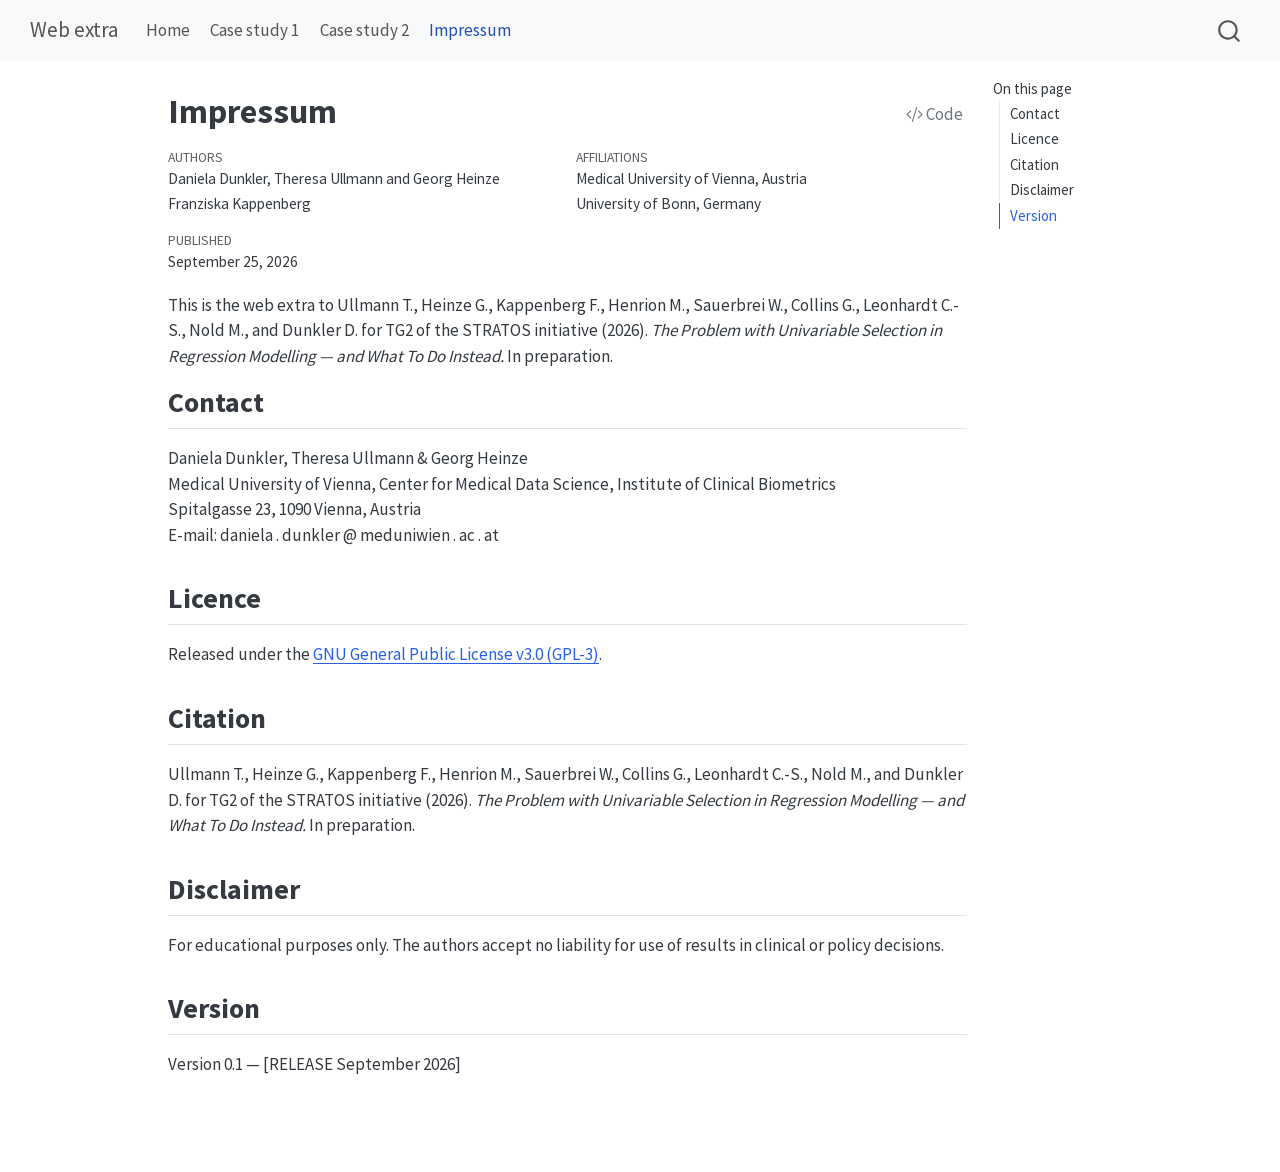
